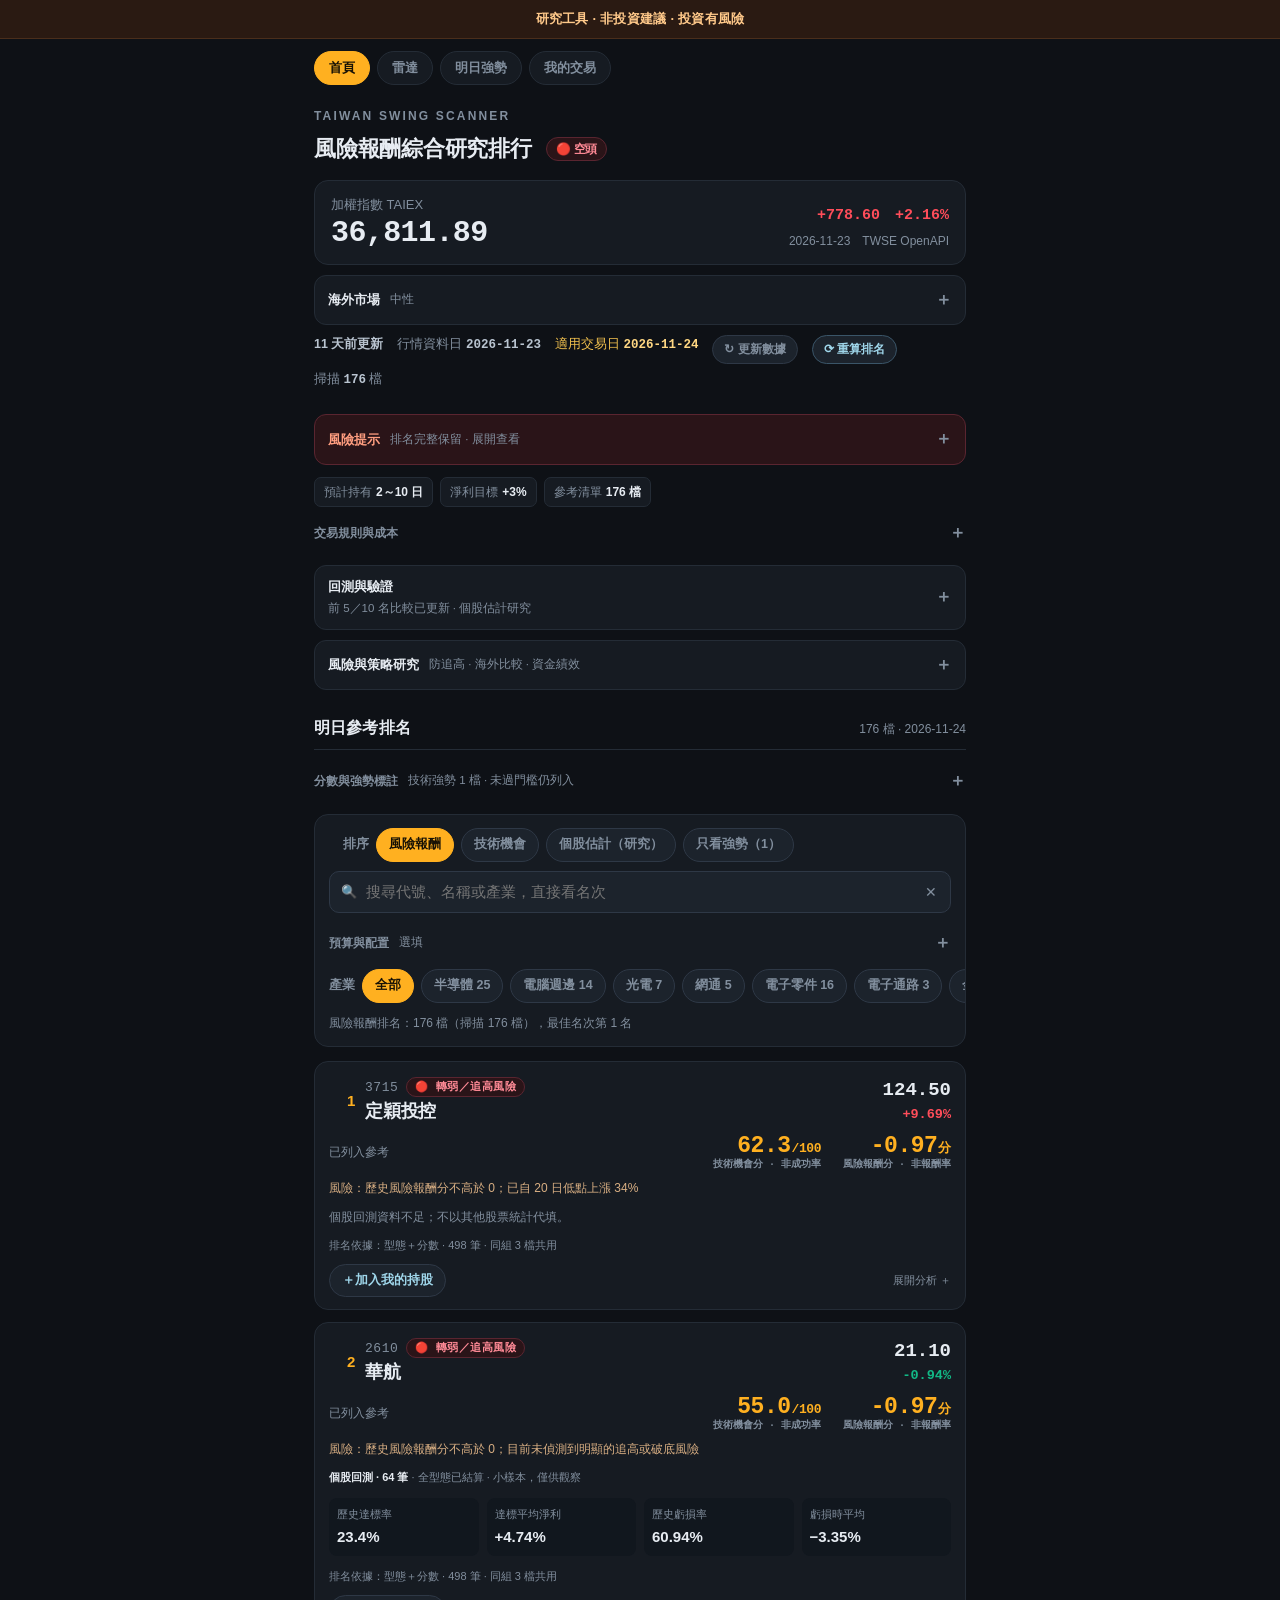
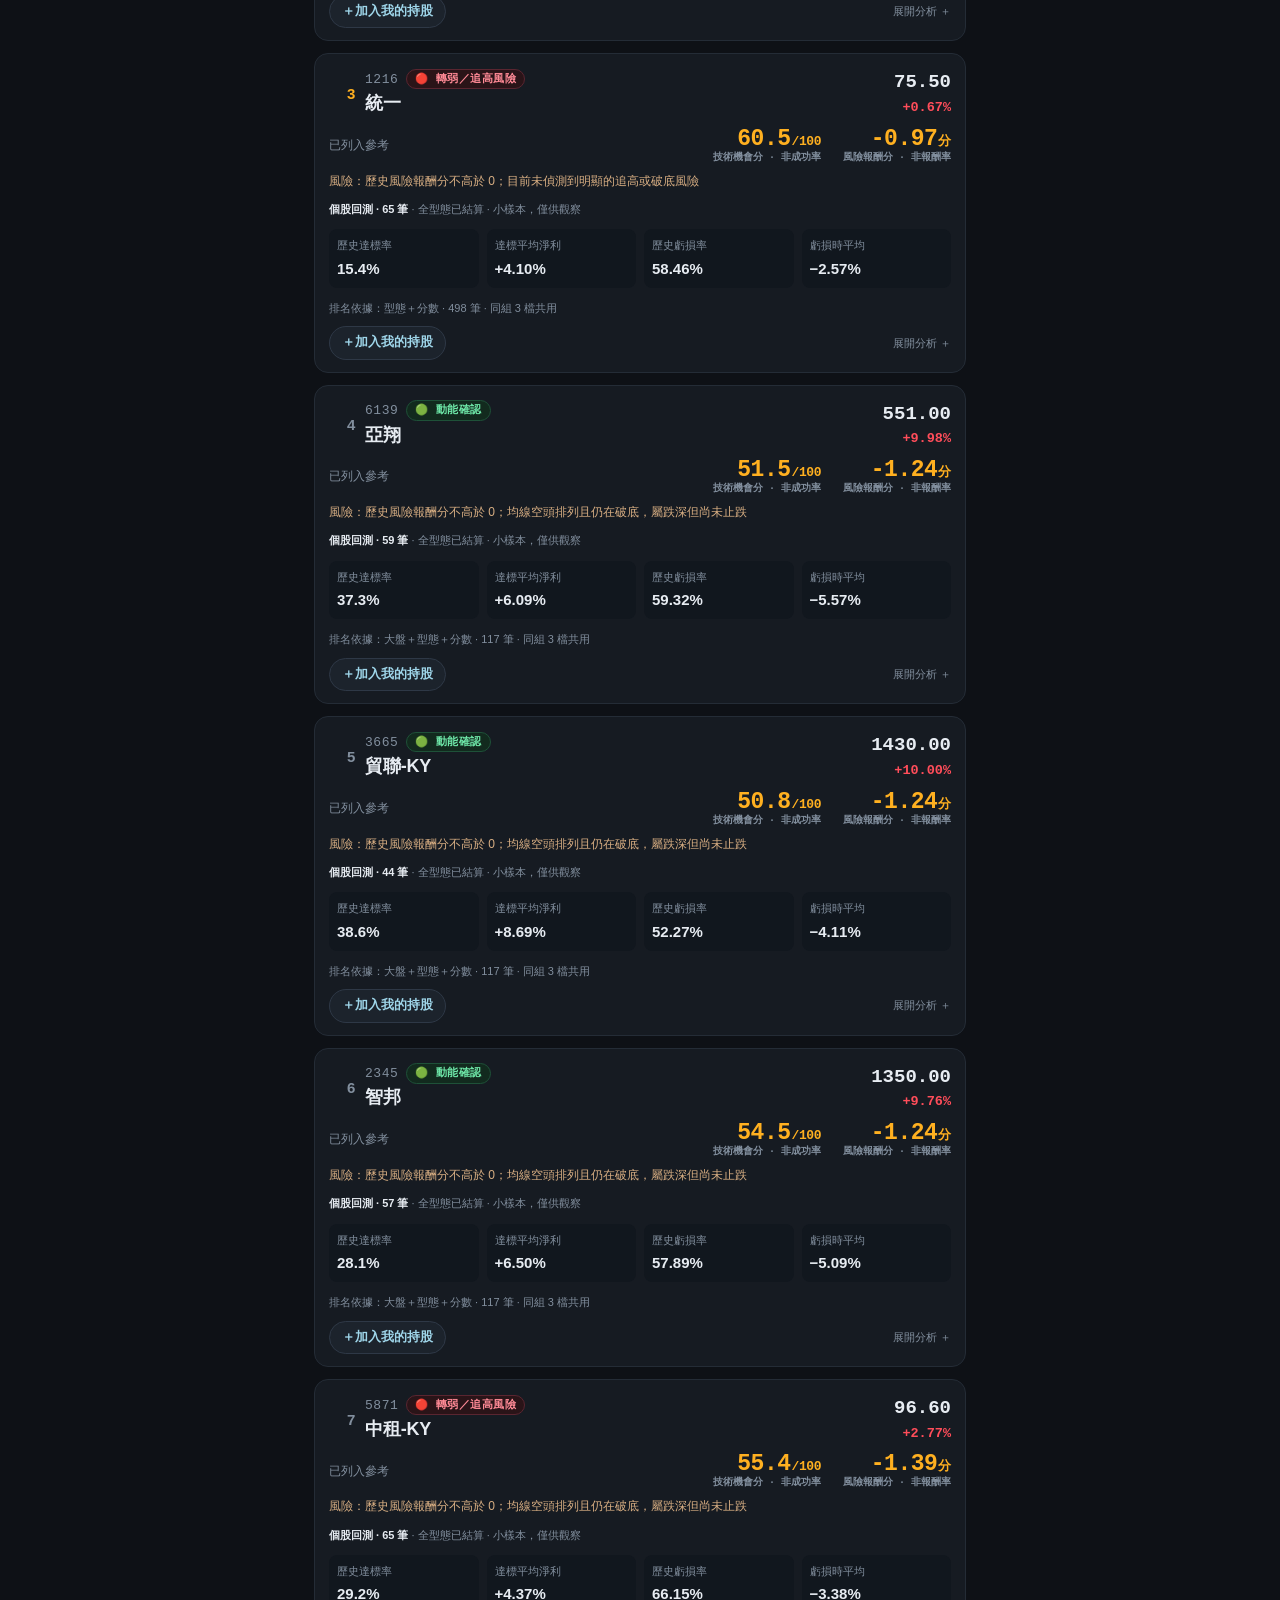
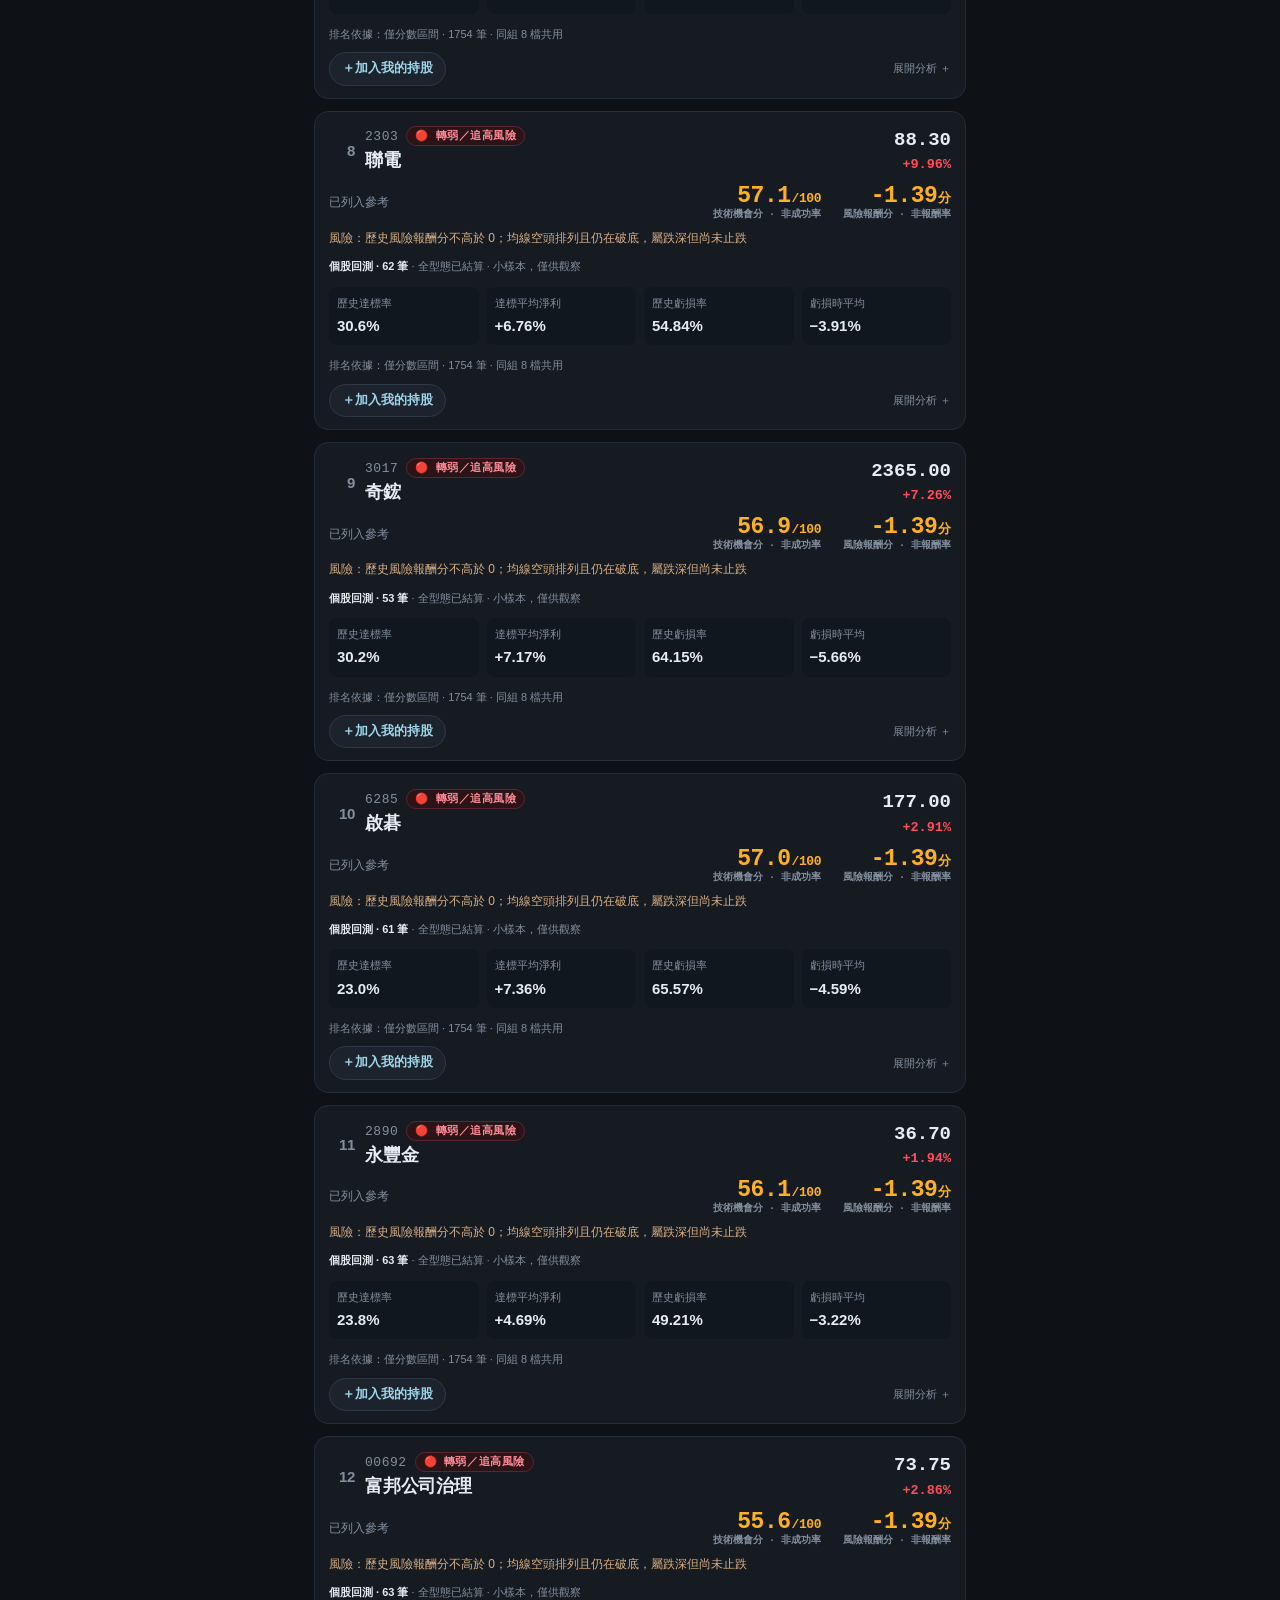
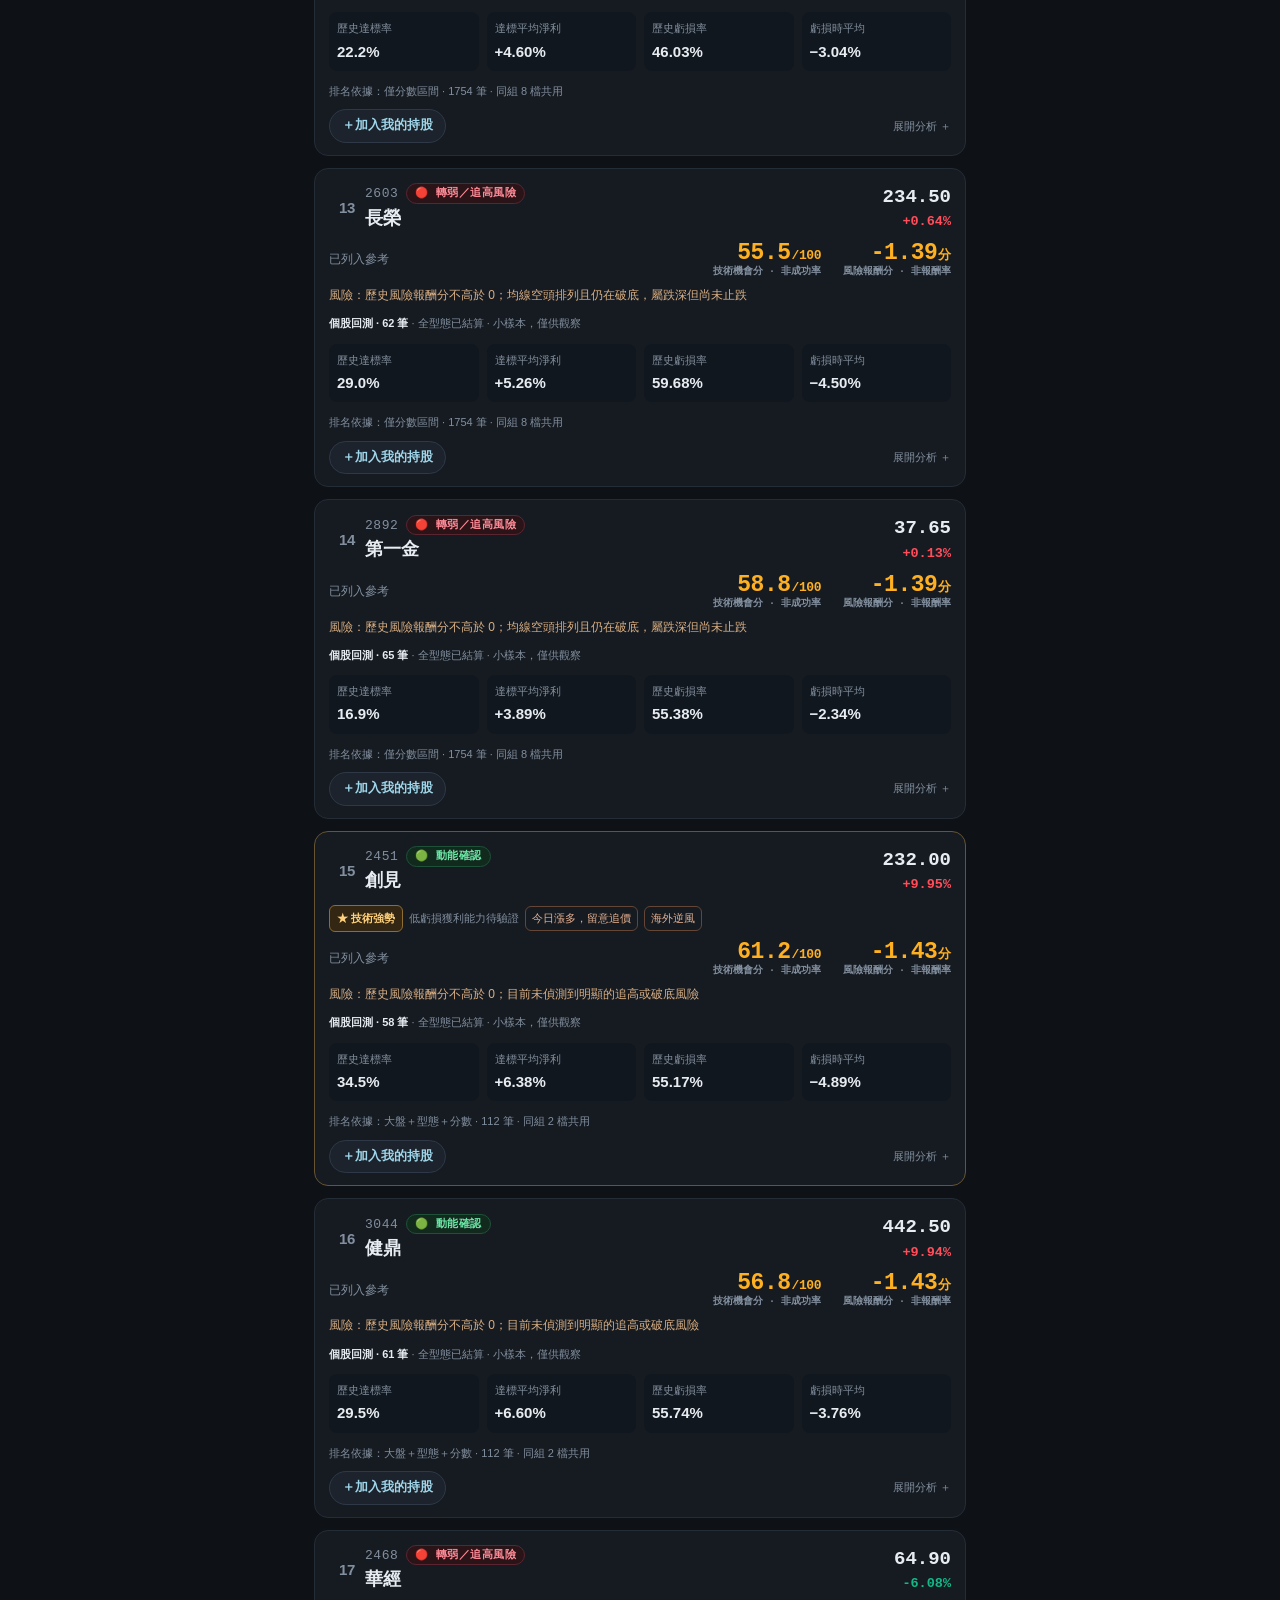
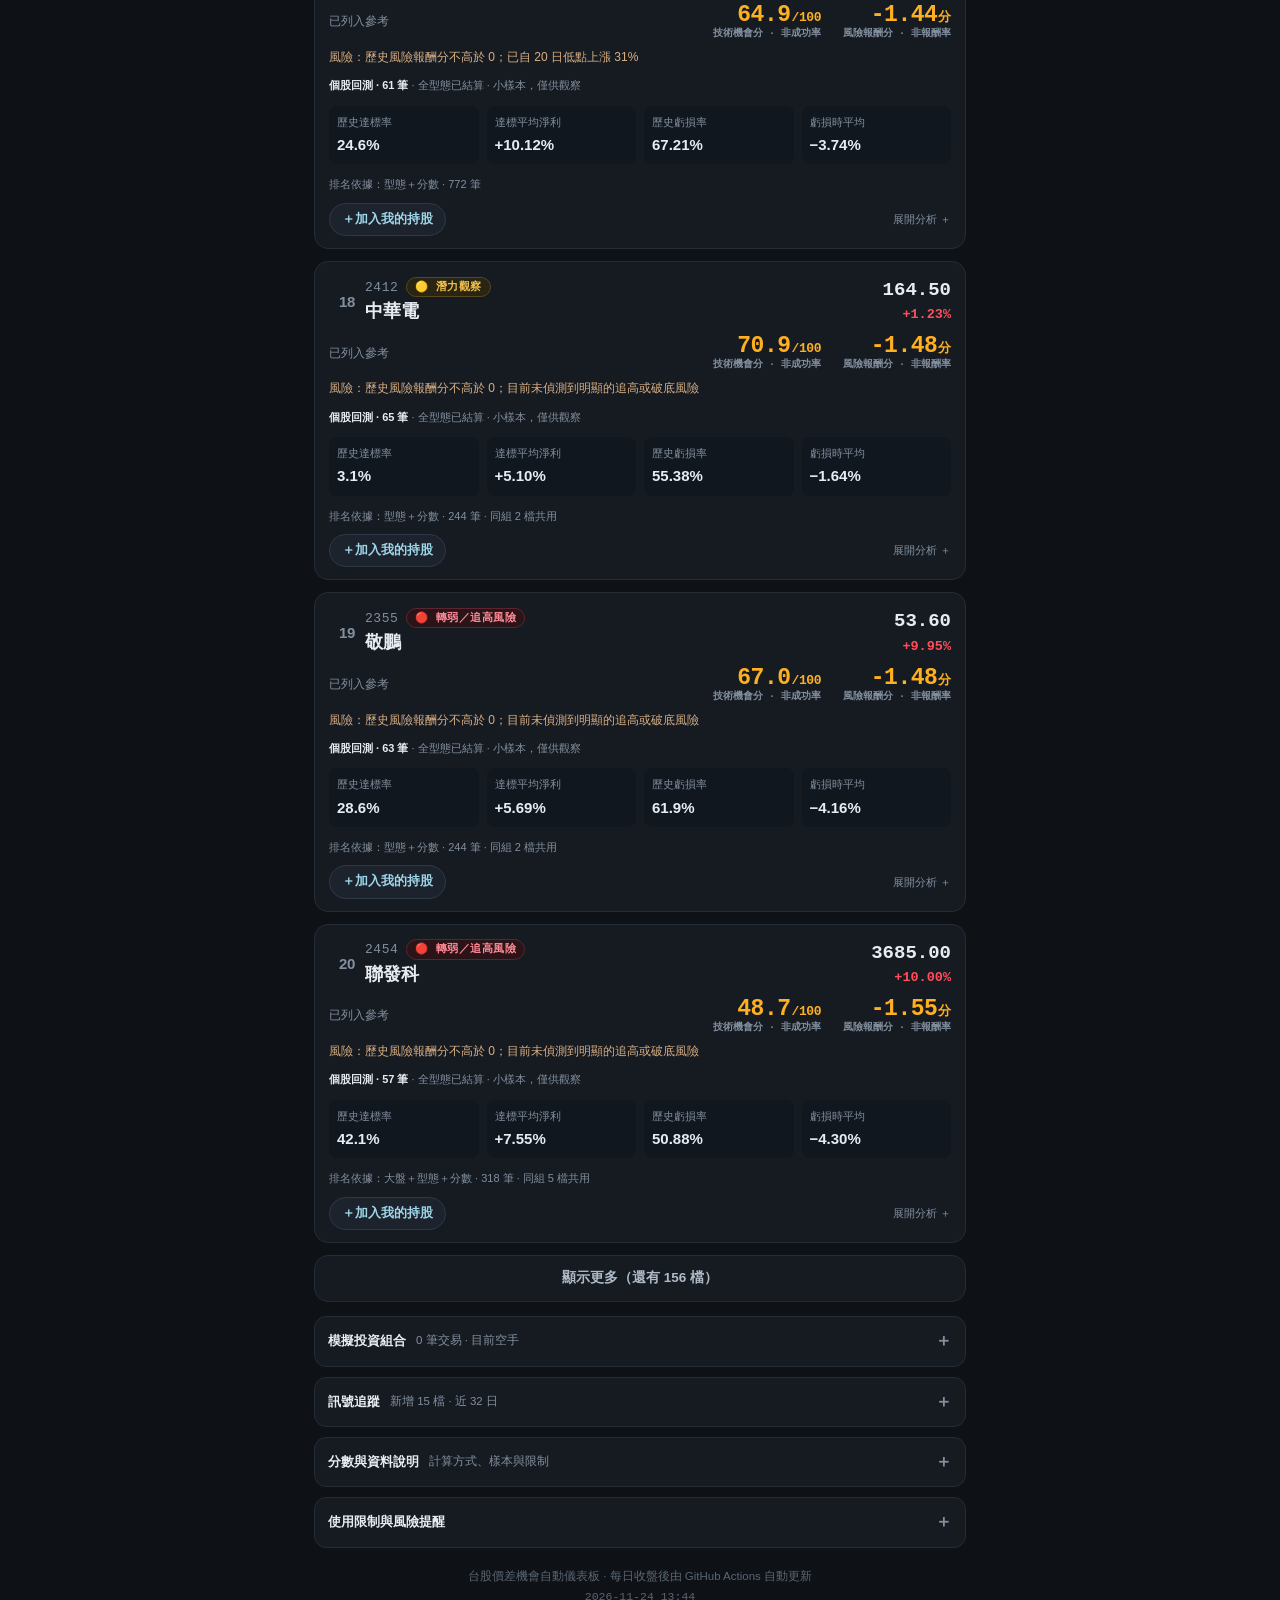
==== index.html @ dee6ebfb "更新儀表板 2026-11-24 13:49" ====
<!DOCTYPE html>
<html lang="zh-Hant-TW">
<head>
<meta charset="utf-8">
<meta name="viewport" content="width=device-width, initial-scale=1, viewport-fit=cover">
<meta name="color-scheme" content="dark light">
<meta name="theme-color" content="#0E1116">
<meta name="description" content="台股短線價差機會掃描：每日收盤後自動更新，僅供技術分析參考。">
<title>台股風險報酬綜合排行 · 2026-11-24</title>

<!-- ===== PWA：讓這頁可以「加到主畫面」，開起來像一個 app ===== -->
<link rel="manifest" href="manifest.webmanifest">
<link rel="icon" href="icons/favicon.png" sizes="32x32">
<link rel="apple-touch-icon" href="icons/apple-touch-icon.png">
<meta name="apple-mobile-web-app-capable" content="yes">
<meta name="mobile-web-app-capable" content="yes">
<meta name="apple-mobile-web-app-status-bar-style" content="black-translucent">
<meta name="apple-mobile-web-app-title" content="價差機會">
<style>
/* =======================================================================
   設計 tokens — 想換配色只要改這裡
   紅漲綠跌採台股慣例（與美股相反）
   ======================================================================= */
:root{
  --ink:#0E1116;        /* 底色 */
  --panel:#161B22;      /* 卡片 */
  --panel-2:#1C232C;    /* 卡片內層 */
  --line:#242C36;       /* 分隔線 */
  --text:#E7ECF2;
  --muted:#828F9E;
  --up:#FF4D5A;         /* 漲 */
  --down:#12B886;       /* 跌 */
  --signal:#FFB020;     /* 訊號強度 */
  --signal-dim:#8A5F13;
  --warn:#F2C14E;
  --radius:14px;
  --gap:12px;
  --safe-b:env(safe-area-inset-bottom,0px);
}
*{box-sizing:border-box;-webkit-tap-highlight-color:transparent}
html,body{margin:0;padding:0}
body{
  background:var(--ink);color:var(--text);
  font-family:-apple-system,BlinkMacSystemFont,"PingFang TC","Noto Sans TC","Microsoft JhengHei","Helvetica Neue",sans-serif;
  font-size:16px;line-height:1.55;
  -webkit-font-smoothing:antialiased;
  padding-bottom:calc(24px + var(--safe-b));
}
.mono{font-family:ui-monospace,"SF Mono","JetBrains Mono","Roboto Mono",Menlo,monospace;font-variant-numeric:tabular-nums}
.wrap{max-width:680px;margin:0 auto;padding:0 14px}
.up{color:var(--up)} .down{color:var(--down)} .flat{color:var(--muted)}

/* ---------- 免責聲明（頂部固定） ---------- */
.disclaimer-top{
  position:sticky;top:0;z-index:50;
  background:#2A1A12;border-bottom:1px solid #4A2E1B;
  color:#FFC98A;font-size:13px;font-weight:600;
  padding:calc(9px + env(safe-area-inset-top,0px)) 14px 9px;
  text-align:center;letter-spacing:.02em;
}

/* ---------- 狀態提示（離線／有新資料），平常不占空間 ---------- */
.toast{
  display:none;position:sticky;z-index:49;
  top:calc(37px + env(safe-area-inset-top,0px));
  padding:9px 14px;font-size:13px;font-weight:600;
  text-align:center;border-bottom:1px solid transparent;
}
.toast.show{display:block}
.toast.offline{background:#1E2530;border-bottom-color:#2E3846;color:#9FACBA}
.toast.update{background:#12212B;border-bottom-color:#1E3A4A;color:#7FD1E8;cursor:pointer}
.toast button{
  background:none;border:1px solid currentColor;color:inherit;
  font:inherit;font-size:12px;padding:2px 9px;border-radius:999px;margin-left:8px;cursor:pointer;
}

/* ---------- 合併控制面板：預算 + 每張 + 產業 ---------- */
.panel{
  background:var(--panel);border:1px solid var(--line);border-radius:var(--radius);
  padding:13px 14px;margin:12px 0 14px;
}
.panel-row{display:flex;align-items:center;gap:7px;margin-bottom:9px}
.panel-row:last-of-type{margin-bottom:0}
.panel-row.wrap{flex-wrap:wrap}
.panel-row.scroll{
  overflow-x:auto;margin-left:-14px;margin-right:-14px;padding:0 14px 2px;
  -webkit-overflow-scrolling:touch;scrollbar-width:none;
}
.panel-row.scroll::-webkit-scrollbar{display:none}
.panel-row label,.panel-row .lbl{
  flex:0 0 auto;font-size:12.5px;font-weight:700;color:var(--muted);white-space:nowrap;
}
.panel-row label{font-size:13.5px;font-weight:800;color:var(--text)}
.sep{flex:0 0 1px;height:18px;background:var(--line);margin:0 3px}

.budget-input{
  flex:1 1 130px;display:flex;align-items:center;gap:6px;
  background:var(--panel-2);border:1px solid #2E3846;border-radius:10px;padding:7px 10px;
}
.budget-input:focus-within{border-color:var(--signal)}
.budget-input span{font-size:12.5px;color:var(--muted);font-weight:700}
.budget-input input{
  flex:1 1 auto;min-width:0;background:none;border:0;color:var(--text);
  font-family:ui-monospace,"SF Mono",Menlo,monospace;font-size:17px;font-weight:700;
  font-variant-numeric:tabular-nums;outline:none;-moz-appearance:textfield;
}
.budget-input input::placeholder{font-family:inherit;font-size:12.5px;font-weight:600}
.budget-input input::-webkit-outer-spin-button,
.budget-input input::-webkit-inner-spin-button{-webkit-appearance:none;margin:0}
.budget-input button{background:none;border:0;color:var(--muted);font-size:15px;cursor:pointer;padding:0 2px}

.preset,.split,.mode-btn,.type-btn,.rank-sort,.strong-filter{
  flex:0 0 auto;font:inherit;font-size:12.5px;font-weight:700;
  padding:6px 12px;border-radius:999px;cursor:pointer;white-space:nowrap;
  background:var(--panel-2);border:1px solid #2E3846;color:var(--muted);
}
.split{padding:6px 11px;min-width:34px;text-align:center}
.split[aria-pressed="true"],.mode-btn[aria-pressed="true"],.type-btn[aria-pressed="true"],.rank-sort[aria-pressed="true"],.strong-filter[aria-pressed="true"]{
  background:var(--signal);border-color:var(--signal);color:#161105;
}
.preset:active{background:#2A333F}
.preset:focus-visible,.split:focus-visible,.mode-btn:focus-visible,
.type-btn:focus-visible,.rank-sort:focus-visible,.strong-filter:focus-visible,.pick:focus-visible,.budget-input input:focus-visible{
  outline:2px solid var(--signal);outline-offset:2px}
.ghost-btn{
  flex:0 0 auto;font:inherit;font-size:12px;font-weight:600;padding:5px 10px;
  border-radius:999px;background:none;border:1px solid #3A4552;color:var(--muted);cursor:pointer;
}
#pick-count{margin-left:4px;font-size:11px;opacity:.85}
.panel-row .lbl.dim{opacity:.35}

/* 選入按鈕 + 配置金額 */
.pickrow{display:flex;flex-wrap:wrap;align-items:center;gap:8px;margin-top:10px}
.pick{
  flex:0 0 auto;font:inherit;font-size:12.5px;font-weight:700;
  padding:6px 12px;border-radius:999px;cursor:pointer;white-space:nowrap;
  background:var(--panel-2);border:1px solid #2E3846;color:var(--muted);
}
.pick[aria-pressed="true"]{
  background:#1B3A2A;border-color:#2E6B4A;color:#6EE7A8;
}

.budget-result{
  display:none;margin:0 0 9px;padding:10px 12px;border-radius:10px;
  background:#12181F;border-left:3px solid var(--signal);
  font-size:13px;color:#C3CEDA;line-height:1.65;
}
.budget-result.show{display:block}
.budget-result b{color:var(--signal);font-weight:800}
.band-note{margin-top:9px;font-size:12px;color:var(--muted);line-height:1.6}
.budget-note{margin:8px 0 0;font-size:11.5px;color:#6E7A88;line-height:1.65}
.budget-note b{color:#8E9AA8}

/* 產業標籤 */
.sector{
  display:inline-block;margin-left:6px;padding:1px 7px;border-radius:999px;
  background:#16222B;border:1px solid #243542;color:#7FA8BE;
  font-size:10.5px;font-weight:700;vertical-align:1px;
}
.weak{
  display:inline-block;margin-left:6px;padding:1px 7px;border-radius:999px;
  background:#241C0D;border:1px solid #4A3A18;color:#C9A85C;
  font-size:10.5px;font-weight:700;vertical-align:1px;
}
.more{
  display:block;width:100%;font:inherit;font-size:13.5px;font-weight:700;
  padding:12px;margin:2px 0 14px;border-radius:var(--radius);cursor:pointer;
  background:var(--panel);border:1px solid var(--line);color:#AEBAC7;
}
.more[hidden]{display:none}
.more:focus-visible{outline:2px solid var(--signal);outline-offset:2px}
/* 一張成本 */
.lot{display:block;font-size:11.5px;color:var(--muted);font-weight:600;margin-top:2px}
.stale{display:block;font-size:10.5px;color:#F2C14E;font-weight:700;margin-top:2px}
/* 配置金額 */
.alloc{
  flex:1 1 200px;padding:8px 11px;border-radius:9px;
  background:#1B2733;border:1px solid #2A3A4A;
  font-size:13px;color:#9FD6EA;font-weight:700;
}
.alloc b{color:#CFEAF5;font-family:ui-monospace,Menlo,monospace}
.alloc .sub{color:#6F8494;font-weight:600;font-size:11.5px}
.alloc .pnl-line{
  display:flex;flex-wrap:wrap;gap:2px 14px;
  margin-top:5px;padding-top:5px;border-top:1px solid #263543;
  font-size:12px;font-weight:600;color:#7E8B9A;
}
.alloc .pnl-line i{font-style:normal;white-space:nowrap}
.alloc .pnl-line b{font-family:ui-monospace,Menlo,monospace;font-weight:700}

/* ---------- 大盤 ---------- */
header{padding:20px 0 14px}
.eyebrow{
  font-size:12px;letter-spacing:.18em;color:var(--muted);
  text-transform:uppercase;font-weight:700;margin-bottom:6px;
}
.title{font-size:22px;font-weight:800;letter-spacing:-.01em;margin:0 0 14px}
.market{
  background:var(--panel);border:1px solid var(--line);border-radius:var(--radius);
  padding:14px 16px;display:flex;align-items:flex-end;justify-content:space-between;gap:12px;
}
.market-label{font-size:13px;color:var(--muted);margin-bottom:2px}
.market-close{font-size:30px;font-weight:800;letter-spacing:-.02em;line-height:1.1}
.market-chg{font-size:15px;font-weight:700;text-align:right}
.market-meta{font-size:12px;color:var(--muted);margin-top:4px;text-align:right}
.demo-flag{
  margin-top:10px;padding:9px 12px;border-radius:10px;
  background:#12212B;border:1px solid #1E3A4A;color:#7FD1E8;
  font-size:12.5px;font-weight:600;line-height:1.5;
}
.stamp{
  display:flex;flex-wrap:wrap;gap:6px 14px;
  font-size:12.5px;color:var(--muted);margin-top:10px;
}
.stamp b{color:#B9C4D0;font-weight:600}
.stamp .apply{color:#F2C14E}
.stamp .apply b{color:#FFD782}
.btn-refresh.recalc{border-color:#3A5568;color:#9FD6EA}
.recalc-box{
  margin-top:8px;padding:10px 12px;border-radius:10px;
  background:#12181F;border:1px solid #263543;font-size:12.5px;
  color:#9FACBA;line-height:1.7;
}
.recalc-box[hidden]{display:none}
.recalc-box b{color:#CFEAF5}
.recalc-box a{color:#7FD1E8}
.recalc-box input{
  width:100%;margin-top:7px;background:var(--panel-2);border:1px solid #2E3846;
  border-radius:8px;padding:8px 10px;color:var(--text);font:inherit;font-size:13px;outline:none;
}
.recalc-box input:focus{border-color:var(--signal)}
.recalc-row{display:flex;gap:7px;margin-top:8px;flex-wrap:wrap}
.stamp .pre{color:#7FA8BE}
.stamp .pre b{color:#9FD6EA}
.btn-refresh{
  font:inherit;font-size:12px;font-weight:700;padding:4px 11px;border-radius:999px;
  background:var(--panel-2);border:1px solid #2E3846;color:var(--muted);cursor:pointer;
}
.btn-refresh:disabled{opacity:.6;cursor:default}
.card.live-px .px .close::after{
  content:"·新";font-size:9.5px;color:#6EE7A8;font-weight:700;
  margin-left:3px;vertical-align:2px;
}
.btn-refresh:focus-visible{outline:2px solid var(--signal);outline-offset:2px}
.refresh-msg{font-size:12px;color:var(--muted);margin-top:6px;line-height:1.6}
.refresh-msg.new{color:#6EE7A8}

/* ---------- 區段標題 ---------- */
.section-head{
  display:flex;align-items:baseline;justify-content:space-between;
  margin:26px 0 10px;padding-bottom:8px;border-bottom:1px solid var(--line);
}
.section-head h2{font-size:16px;font-weight:800;margin:0;letter-spacing:.01em}
.section-head span{font-size:12px;color:var(--muted)}

/* ---------- 排名卡片 ---------- */
.card{
  background:var(--panel);border:1px solid var(--line);border-radius:var(--radius);
  margin-bottom:var(--gap);overflow:hidden;
}
.card>summary{list-style:none;cursor:pointer;padding:14px 14px 12px;display:block}
.card>summary::-webkit-details-marker{display:none}
.card>summary:focus-visible{outline:2px solid var(--signal);outline-offset:-2px}

.row1{display:flex;align-items:center;gap:10px}
.rank{
  flex:0 0 26px;font-size:15px;font-weight:800;color:var(--muted);
  text-align:right;letter-spacing:-.02em;
}
.rank.top{color:var(--signal)}
.ident{flex:1 1 auto;min-width:0}
.code{font-size:13px;color:var(--muted);letter-spacing:.04em}
.name{font-size:18px;font-weight:700;letter-spacing:-.01em;
  white-space:nowrap;overflow:hidden;text-overflow:ellipsis}
.px{text-align:right;flex:0 0 auto}
.px .close{font-size:19px;font-weight:700}
.px .chg{font-size:13.5px;font-weight:700}

/* 機會分數能量條 — 每一段就是分數的來源 */
.meter{display:flex;gap:3px;margin:12px 0 5px;height:8px}
.seg{background:#222932;border-radius:3px;overflow:hidden;position:relative}
.seg i{display:block;height:100%;border-radius:3px;
  background:linear-gradient(90deg,var(--signal-dim),var(--signal))}
.meter-labels{display:flex;gap:3px;font-size:10.5px;color:#5F6B78;letter-spacing:.04em}
.meter-labels span{text-align:center}

.row3{display:flex;align-items:center;justify-content:space-between;gap:10px;margin-top:10px}
.headline{font-size:14px;color:#AEBAC7;flex:1 1 auto;min-width:0;
  white-space:nowrap;overflow:hidden;text-overflow:ellipsis}
.score{flex:0 0 auto;font-size:22px;font-weight:800;color:var(--signal);
  letter-spacing:-.02em;line-height:1;text-align:right}
.score em{display:block;font-size:9.5px;font-style:normal;color:var(--muted);
  font-weight:700;letter-spacing:.04em;margin-top:2px}
.score .pct{font-size:13px;font-weight:700;margin-left:1px}
.score.nodata{color:#6E7A88}
.wr.nodata{color:#6E7A88}
.oos-tag{background:#122A1E;border:1px solid #1E5138;color:#6EE7A8;
  font-size:10px;padding:1px 6px;border-radius:999px;margin-right:4px}
.ins-tag{background:#2A2412;border:1px solid #544720;color:#F2C14E;
  font-size:10px;padding:1px 6px;border-radius:999px;margin-right:4px}
.oos-warn{border-radius:var(--radius);padding:11px 13px;margin:14px 0 0;
  font-size:12.5px;line-height:1.75}
.oos-warn.bad{background:#2A1418;border:1px solid #5A2530;color:#FF9E80}
.oos-warn.ok{background:#122A1E;border:1px solid #1E5138;color:#8FD9B0}
.oos-warn b{color:inherit;font-weight:800}
.rel-panel{background:var(--panel);border:1px solid var(--line);border-radius:var(--radius);
  padding:12px 13px;margin-top:10px}
.rel-head{font-size:12.5px;font-weight:800;color:var(--muted);margin-bottom:7px}
.rel-head .rel{margin-left:6px;padding:2px 9px;border-radius:999px;font-size:11.5px}
.rel-body{font-size:12.5px;color:#B9C4D0;line-height:1.8}
.rel-body b{font-family:ui-monospace,Menlo,monospace}
.rel-body ul{margin:6px 0 0;padding-left:18px;color:#8E9AA8;font-size:11.5px;line-height:1.75}
.decile{background:var(--panel);border:1px solid var(--line);border-radius:var(--radius);
  padding:12px 13px;margin-top:10px}
.decile-head{font-size:12.5px;font-weight:800;color:var(--muted);margin-bottom:8px}
.decile-head .sub{font-weight:600;color:#5F6B78}
.decile table{width:100%;border-collapse:collapse;font-size:12.5px}
.decile th{color:var(--muted);font-weight:600;text-align:right;padding:4px 3px;
  border-bottom:1px solid var(--line);font-size:11px}
.decile th:first-child,.decile td:first-child{text-align:left}
.decile td{text-align:right;padding:5px 3px;border-bottom:1px solid #1B2229;color:#B9C4D0}
.decile-note{font-size:11px;color:#6E7A88;line-height:1.7;margin-top:8px}

/* ---------- 美股連動 ---------- */
.us{
  background:var(--panel);border:1px solid var(--line);border-radius:var(--radius);
  padding:13px 14px;margin-top:10px;
}
.us h3{
  margin:0 0 9px;font-size:12px;font-weight:800;color:var(--muted);
  letter-spacing:.06em;text-transform:uppercase;
}
.us-grid{display:flex;flex-wrap:wrap;gap:5px 16px;font-size:13px}
.us-grid div{display:flex;gap:6px;align-items:baseline}
.us-grid span{color:var(--muted);font-size:12px}
.us-grid b{font-weight:700;font-family:ui-monospace,Menlo,monospace}
.us-sub{margin-top:9px;padding-top:9px;border-top:1px solid var(--line)}
.us-fc{
  margin-top:10px;padding:10px 12px;border-radius:10px;
  background:#12181F;border-left:3px solid #7FD1E8;font-size:13px;line-height:1.65;color:#C3CEDA;
}
.us-fc b{color:#7FD1E8;font-weight:800;font-family:ui-monospace,Menlo,monospace}
.us-note{margin:7px 0 0;font-size:11.5px;color:#6E7A88;line-height:1.6}

/* 型態標籤 / 星等 / 預期空間 */
.kind{
  display:inline-block;margin-left:8px;padding:1px 7px;border-radius:999px;
  background:#1E2530;border:1px solid #2E3846;color:#93A1B1;
  font-size:10.5px;font-weight:700;letter-spacing:.02em;vertical-align:1px;
}
.stars{display:flex;flex-wrap:wrap;gap:4px 14px;margin:11px 0 0;padding:0;font-size:12px}
.stars div{display:flex;gap:5px;align-items:baseline}
.stars dt{color:var(--muted);margin:0}
.stars dd{margin:0;color:var(--signal);letter-spacing:-.5px;font-size:11.5px}
.stars .risk-star dd{color:#FF7A5C}
.final{
  display:flex;flex-wrap:wrap;gap:3px 14px;margin-top:9px;
  padding:7px 10px;border-radius:9px;background:#12181F;border-left:3px solid var(--signal);
  font-size:12px;color:var(--muted);
}
.final b{color:var(--signal);font-weight:800;font-family:ui-monospace,Menlo,monospace}
.final .fill{color:#F2C14E;flex-basis:100%}
.final .rel{padding:1px 8px;border-radius:999px;font-weight:700;font-size:11px}
.rel-高{background:#122A1E;border:1px solid #1E5138;color:#6EE7A8}
.rel-中{background:#2A2412;border:1px solid #544720;color:#F2C14E}
.rel-低{background:#2A1418;border:1px solid #5A2530;color:#FF8A96}
.rel-無{background:#1E2530;border:1px solid #2E3846;color:#93A1B1}
.mtier{
  display:inline-block;margin-left:8px;padding:1px 8px;border-radius:999px;
  font-size:10.5px;font-weight:700;vertical-align:1px;
  background:#1E2530;border:1px solid #2E3846;color:#93A1B1;
}
.mtier.m0{background:#122A1E;border-color:#1E5138;color:#6EE7A8}
.mtier.m1{background:#2A2412;border-color:#544720;color:#F2C14E}
.mtier.m2{background:#2A1418;border-color:#5A2530;color:#FF8A96}
.mom{margin:0 0 13px;padding:10px 12px;border-radius:10px;background:#12181F;border-left:3px solid #3A4552}
.mom0{border-left-color:#2E9E6B}.mom1{border-left-color:#8A7430}.mom2{border-left-color:#8A3A3A}
.mom-head{font-size:13.5px;font-weight:800;color:var(--text)}
.mom-head b{float:right;font-family:ui-monospace,Menlo,monospace;color:var(--signal)}
.mom-list{font-size:12px;line-height:1.7;margin-top:6px;clear:both}
.mom-list.ok{color:#8FD9B0}.mom-list.bad{color:#FF9E80}
.mom-note{font-size:11px;color:#6E7A88;line-height:1.65;margin-top:7px}
.ov{margin:0 0 11px;padding:8px 11px;border-radius:9px;background:#12181F;
  border-left:3px solid #3A5568;font-size:12px;color:#9FC4D4;line-height:1.65}
.nd{margin:0 0 13px;padding:10px 12px;border-radius:10px;background:#12181F;border-left:3px solid #3A5568}
.nd-head{font-size:12.5px;font-weight:700;color:#9FC4D4}
.nd-head .sub{color:#6E7A88;font-weight:600;font-size:11px}
.nd-grid{display:grid;grid-template-columns:repeat(3,1fr);gap:7px 10px;margin-top:8px}
.nd-grid div{display:flex;flex-direction:column;gap:1px}
.nd-grid span{font-size:10.5px;color:var(--muted)}
.nd-grid b{font-size:14px;font-weight:700;font-family:ui-monospace,Menlo,monospace}
.nd-note{font-size:11px;color:#6E7A88;line-height:1.65;margin-top:7px}
.final .sub{color:#5F6B78}
.swing{display:flex;flex-wrap:wrap;gap:3px 14px;margin-top:9px;
  font-size:12.5px;color:var(--muted)}
.swing b{color:#B9C4D0;font-weight:700}
.swing .wr b{color:#7FD1E8}
.mainrisk{margin-top:5px;font-size:12.5px;color:#8E7B63;line-height:1.5}
.chip{
  display:inline-block;font-size:11px;font-weight:700;padding:2px 7px;
  border-radius:999px;border:1px solid #4A3A18;color:var(--warn);background:#241C0D;
  margin:8px 6px 0 0;
}

/* ---------- 大盤狀態 / 生命週期 / 計畫 / 組合 ---------- */
.regime{
  display:inline-block;margin-left:8px;padding:2px 9px;border-radius:999px;
  font-size:12px;font-weight:700;vertical-align:3px;
  background:#1E2530;border:1px solid #2E3846;color:#B9C4D0;
}
.regime.bull{background:#122A1E;border-color:#1E5138;color:#6EE7A8}
.regime.bear{background:#2A1418;border-color:#5A2530;color:#FF8A96}
.regime.side{background:#2A2412;border-color:#544720;color:#F2C14E}
.mark{
  display:inline-block;margin-left:6px;padding:1px 6px;border-radius:999px;
  background:#16222B;border:1px solid #243542;color:#9FD6EA;
  font-size:10.5px;font-weight:700;vertical-align:1px;
}
.wr .conf{color:var(--signal);letter-spacing:-1px;margin-left:4px}
.lamp{font-size:14px;font-weight:800}
.lamp.bull{color:#6EE7A8}.lamp.bear{color:#FF8A96}.lamp.side{color:#F2C14E}
.us-fine{margin-top:5px;font-size:11.5px;color:#7E8B9A}

.plan{margin:0 0 13px;padding:11px 13px;border-radius:10px;background:#12181F;border-left:3px solid #3A4552}
.plan-go{border-left-color:#2E9E6B}
.plan-wait{border-left-color:#8A7430}
.plan-no{border-left-color:#8A3A3A}
.plan-head{font-size:12.5px;color:var(--muted);font-weight:700;margin-bottom:3px}
.plan-head b{color:var(--text);font-size:13.5px}
.plan-note{font-size:11.5px;color:#6E7A88;line-height:1.6;margin-top:6px}
.plan-grid{display:grid;grid-template-columns:repeat(3,1fr);gap:7px 10px;margin-top:9px}
.plan-grid div{display:flex;flex-direction:column;gap:1px}
.plan-grid span{font-size:10.5px;color:var(--muted)}
.plan-grid b{font-size:14px;font-weight:700}

/* 進場判定：只回答「現在適不適合進場」，跟排名無關 */
.entry{margin:9px 0 4px;padding:9px 11px;border-radius:9px;
  background:#0F151C;border:1px solid #232C36}
.entry-go{border-color:#1E5138}
.entry-wait{border-color:#4A3A18}
.entry-weak{border-color:#4A3A18}
.entry-bad,.entry-no{border-color:#5A2530}
.entry-st{font-size:14px;font-weight:800;color:var(--text)}
.entry-go .entry-st{color:#6EE7A8}
.entry-wait .entry-st{color:#F2C14E}
.entry-bad .entry-st,.entry-no .entry-st{color:#FF8A96}
.entry-note{font-size:11.5px;color:#6E7A88;line-height:1.65;margin-top:4px}
.entry-facts{display:flex;flex-wrap:wrap;gap:3px 14px;margin-top:7px;font-size:12px;color:var(--muted)}
.entry-facts b{color:#B9C4D0;font-family:ui-monospace,Menlo,monospace;font-weight:700}
.entry-rr{margin-top:6px;font-size:12px;font-weight:700}
.rr-good{color:#6EE7A8}.rr-fair{color:#F2C14E}.rr-poor{color:#FF8A96}.rr-na{color:#6E7A88}

.pf{background:var(--panel);border:1px solid var(--line);border-radius:var(--radius);padding:13px 14px}
.pf-top{display:flex;flex-wrap:wrap;gap:9px 18px}
.pf-top div{display:flex;flex-direction:column;gap:1px}
.pf-top span{font-size:11px;color:var(--muted)}
.pf-top b{font-size:16px;font-weight:800}
.pf-list{margin-top:12px;padding-top:11px;border-top:1px solid var(--line);font-size:13px}
.pf-list>b{font-size:12px;color:var(--muted);font-weight:700}
.pf-row{display:flex;flex-wrap:wrap;gap:4px 8px;align-items:baseline;margin-top:6px}
.pf-row>.mono{color:var(--muted);font-size:12px}
.pf-meta{font-size:11.5px;color:#6E7A88}
.pf-note{margin:11px 0 0;font-size:11.5px;color:#6E7A88;line-height:1.65}
.note.track b{color:var(--signal)}
.note.wf{margin-top:12px;font-size:12.5px}
.note.wf b{color:var(--text)}

/* ---------- 搜尋框 ---------- */
.find{
  flex:1 1 auto;display:flex;align-items:center;gap:7px;min-width:0;
  background:var(--panel-2);border:1px solid #2E3846;border-radius:10px;padding:8px 11px;
}
.find:focus-within{border-color:var(--signal)}
.find span{font-size:13px;color:var(--muted)}
.find input{
  flex:1 1 auto;min-width:0;background:none;border:0;color:var(--text);
  font:inherit;font-size:14.5px;outline:none;
}
.find button{background:none;border:0;color:var(--muted);font-size:14px;cursor:pointer;padding:0 2px}

/* ---------- 迷你價量圖 ---------- */
.spark{margin:0 0 13px}
.spark svg{width:100%;height:88px;display:block}
.spark .px{fill:none;stroke:var(--signal);stroke-width:1.6}
.spark .pxa{fill:rgba(255,176,32,.10)}
.spark .vol rect{fill:#2C3742}
.spark .vol rect.up{fill:#4A2A2E}
.spark .ma{fill:none;stroke:#5A6673;stroke-width:1;stroke-dasharray:3 3}
.spark-cap{font-size:11px;color:#6E7A88;margin-top:3px;display:flex;gap:12px;flex-wrap:wrap}

/* ---------- 導覽列 ---------- */
.nav{
  display:flex;gap:7px;padding:12px 0 2px;
  overflow-x:auto;margin:0 -14px;padding-left:14px;padding-right:14px;
  -webkit-overflow-scrolling:touch;scrollbar-width:none;
}
.nav::-webkit-scrollbar{display:none}
.nav a{
  flex:0 0 auto;white-space:nowrap;
  font-size:13px;font-weight:700;padding:6px 14px;border-radius:999px;
  text-decoration:none;color:var(--muted);
  background:var(--panel);border:1px solid var(--line);
}
.nav a.on{background:var(--signal);border-color:var(--signal);color:#161105}
.nav a:focus-visible{outline:2px solid var(--signal);outline-offset:2px}
.jn-toast{
  position:fixed;left:50%;transform:translateX(-50%);
  bottom:calc(18px + env(safe-area-inset-bottom,0px));z-index:130;
  background:#1B3A2A;border:1px solid #2E6B4A;color:#6EE7A8;
  padding:10px 16px;border-radius:999px;font-size:13px;font-weight:700;
  box-shadow:0 6px 20px rgba(0,0,0,.45);
}
.jn-toast[hidden]{display:none}
.jn-toast a{color:#B9F5D2}

/* ---------- 我的交易記帳（沿用現有配色，不另立風格） ---------- */
.jn-warn{
  background:#12212B;border:1px solid #1E3A4A;border-radius:var(--radius);
  padding:11px 13px;font-size:12.5px;color:#9FC4D4;line-height:1.7;margin-bottom:12px;
}
.jn-warn b{color:#7FD1E8}
.jn{background:var(--panel);border:1px solid var(--line);border-radius:var(--radius);padding:13px 14px}
.jn-bar{display:flex;flex-wrap:wrap;gap:7px}
.btn-j{
  flex:0 0 auto;font:inherit;font-size:12.5px;font-weight:700;padding:7px 13px;
  border-radius:999px;cursor:pointer;white-space:nowrap;
  background:var(--panel-2);border:1px solid #2E3846;color:var(--muted);
}
.btn-j.primary{background:var(--signal);border-color:var(--signal);color:#161105}
.btn-j.danger{color:#FF8A96;border-color:#5A2530}
.btn-j:focus-visible{outline:2px solid var(--signal);outline-offset:2px}
.jbuy{
  flex:0 0 auto;font:inherit;font-size:12.5px;font-weight:700;padding:6px 12px;
  border-radius:999px;cursor:pointer;white-space:nowrap;
  background:var(--panel-2);border:1px solid #2E3846;color:#9FD6EA;
}
.jbuy.done{background:#1B3A2A;border-color:#2E6B4A;color:#6EE7A8}

.jn-sum{display:flex;flex-wrap:wrap;gap:9px 18px;margin-top:12px}
.jn-sum div{display:flex;flex-direction:column;gap:1px}
.jn-sum span{font-size:11px;color:var(--muted)}
.jn-sum b{font-size:16px;font-weight:800;font-family:ui-monospace,Menlo,monospace}
.jn-block{margin-top:14px;padding-top:12px;border-top:1px solid var(--line)}
.jn-block h3{margin:0 0 9px;font-size:12px;font-weight:800;color:var(--muted);letter-spacing:.06em}
.jn-empty{font-size:12.5px;color:#6E7A88;line-height:1.7}

.jn-row{
  background:var(--panel-2);border:1px solid #232C36;border-radius:10px;
  padding:10px 12px;margin-bottom:8px;
}
.jn-r1{display:flex;align-items:baseline;gap:8px;flex-wrap:wrap}
.jn-r1 .c{font-size:12px;color:var(--muted);font-family:ui-monospace,Menlo,monospace}
.jn-r1 .n{font-size:15px;font-weight:700}
.jn-r1 .pnl{margin-left:auto;font-size:15px;font-weight:800;font-family:ui-monospace,Menlo,monospace}
.jn-r2{display:flex;flex-wrap:wrap;gap:3px 14px;margin-top:6px;font-size:12px;color:var(--muted)}
.jn-r2 b{color:#B9C4D0;font-weight:600;font-family:ui-monospace,Menlo,monospace}
.jn-ops{display:flex;gap:6px;margin-top:9px}
.jn-ops button{
  font:inherit;font-size:11.5px;font-weight:600;padding:5px 10px;border-radius:999px;
  background:none;border:1px solid #3A4552;color:var(--muted);cursor:pointer;
}
.jn-ops .sell{color:var(--signal);border-color:#5A4718}
.jn-tabs{display:flex;gap:6px;margin-bottom:9px}
.jn-tab{
  font:inherit;font-size:12px;font-weight:700;padding:5px 11px;border-radius:999px;
  background:var(--panel-2);border:1px solid #2E3846;color:var(--muted);cursor:pointer;
}
.jn-tab[aria-pressed="true"]{background:var(--signal);border-color:var(--signal);color:#161105}
.jn-note{font-size:11.5px;color:#6E7A88;margin-top:5px;line-height:1.6}

/* 折線圖：原生 SVG，不引入圖表套件 */
.jn-chart{width:100%;height:130px;display:block}
.jn-chart .grid{stroke:#232C36;stroke-width:1}
.jn-chart .line{fill:none;stroke:var(--signal);stroke-width:2;stroke-linejoin:round}
.jn-chart .area{fill:rgba(255,176,32,.10)}
.jn-chart .zero{stroke:#3A4552;stroke-width:1;stroke-dasharray:3 3}
.jn-chart text{fill:#6E7A88;font-size:9px;font-family:ui-monospace,Menlo,monospace}

/* 表單 */
.jn-modal{
  position:fixed;inset:0;z-index:120;background:rgba(6,9,13,.82);
  display:flex;align-items:flex-end;justify-content:center;padding:0;
}
/* display:flex 會蓋過 hidden 屬性，沒有這行的話隱形遮罩會擋住整頁點擊 */
.jn-modal[hidden]{display:none}
.jn-dialog{
  width:100%;max-width:520px;max-height:88vh;overflow-y:auto;
  background:var(--panel);border:1px solid var(--line);
  border-radius:var(--radius) var(--radius) 0 0;
  padding:16px 16px calc(16px + env(safe-area-inset-bottom,0px));
}
.jn-dialog h3{margin:0 0 12px;font-size:16px;font-weight:800}
.jn-form{display:grid;grid-template-columns:1fr 1fr;gap:10px}
.jn-field{display:flex;flex-direction:column;gap:4px}
.jn-field.full{grid-column:1 / -1}
.jn-field label{font-size:11.5px;color:var(--muted);font-weight:700}
.jn-field input{
  background:var(--panel-2);border:1px solid #2E3846;border-radius:9px;
  padding:9px 10px;color:var(--text);font:inherit;font-size:15px;
  font-family:ui-monospace,Menlo,monospace;outline:none;width:100%;
}
.jn-field input:focus{border-color:var(--signal)}
.jn-actions{display:flex;gap:8px;margin-top:14px}
.jn-actions .btn-j{flex:1 1 auto;text-align:center;padding:11px}
.jn-err{
  margin-top:10px;padding:9px 11px;border-radius:9px;
  background:#2A1418;border:1px solid #5A2530;color:#FF8A96;font-size:12.5px;
}
@media (min-width:520px){ .jn-modal{align-items:center} .jn-dialog{border-radius:var(--radius)} }

/* ---------- 展開內容 ---------- */
.detail{border-top:1px solid var(--line);background:var(--panel-2);padding:14px}
.grid{display:grid;grid-template-columns:repeat(3,1fr);gap:1px;background:var(--line);
  border:1px solid var(--line);border-radius:10px;overflow:hidden}
.cell{background:var(--panel-2);padding:9px 10px}
.cell dt{font-size:11px;color:var(--muted);margin:0 0 2px;letter-spacing:.03em}
.cell dd{margin:0;font-size:15px;font-weight:700}
.why{
  font-size:13.5px;color:#C3CEDA;line-height:1.7;margin:0 0 13px;
  padding:11px 13px;border-radius:10px;background:#12181F;border-left:3px solid var(--signal);
}
.why b{color:var(--signal);font-weight:800;margin-right:6px}
.scoreline{font-size:12.5px;color:#9FACBA;margin:0 0 13px;line-height:1.8}
.scoreline b{color:#C3CEDA;font-weight:700}
.scoreline b.sig{color:var(--signal);font-size:15px}
.scoreline .muted{color:var(--muted)}
.rr{
  display:flex;flex-wrap:wrap;gap:8px 18px;margin-top:13px;padding:11px 13px;
  border-radius:10px;background:#12181F;font-size:12.5px;
}
.rr div{display:flex;gap:8px;align-items:baseline}
.rr span{color:var(--muted)}
.rr b{font-weight:700}
.reasons{margin:14px 0 0;padding:0;list-style:none}
.reasons li{
  font-size:13.5px;color:#C3CEDA;padding:6px 0 6px 16px;position:relative;line-height:1.55;
}
.reasons li::before{content:"";position:absolute;left:0;top:13px;width:6px;height:6px;
  border-radius:2px;background:var(--signal)}
.risklist{margin-top:14px;font-size:13px}
.risklist>b{color:#FF9E80;font-weight:800;font-size:12.5px}
.risklist ul{margin:6px 0 0;padding:0;list-style:none}
.risklist li{
  color:#B8A896;padding:5px 0 5px 18px;position:relative;line-height:1.55;font-size:13px;
}
.lvl{position:absolute;left:0;top:11px;width:8px;height:8px;border-radius:2px;background:#4A3A28}
.lvl1{background:#7A5A2E}.lvl2{background:#C07A3A}.lvl3{background:#E05A3A}
.pts{margin-top:12px;font-size:12px;color:var(--muted);line-height:1.9}
.pts b{color:#C3CEDA;font-weight:600}

/* ---------- 空狀態 ---------- */
.empty{
  background:var(--panel);border:1px dashed var(--line);border-radius:var(--radius);
  padding:26px 18px;text-align:center;color:var(--muted);font-size:14px;
}
.empty b{display:block;color:var(--text);font-size:16px;margin-bottom:6px}

/* ---------- 方法說明 & 底部 ---------- */
.note{
  background:var(--panel);border:1px solid var(--line);border-radius:var(--radius);
  padding:14px 16px;font-size:13px;color:#9FACBA;line-height:1.7;
}
.note h3{font-size:13px;color:var(--text);margin:0 0 8px;letter-spacing:.02em}
.note code{font-family:ui-monospace,monospace;color:var(--signal);font-size:12px}
.disclaimer-bottom{
  margin:22px 0 8px;padding:16px;border-radius:var(--radius);
  background:#2A1A12;border:1px solid #4A2E1B;color:#FFC98A;
  font-size:13.5px;font-weight:600;line-height:1.7;text-align:center;
}
footer{text-align:center;font-size:11.5px;color:#5A6672;padding:8px 0 4px;line-height:1.8}

/* 說明預設收起；原生 details 支援鍵盤，也不依賴 JavaScript。 */
.fold{background:var(--panel);border:1px solid var(--line);border-radius:12px;margin:10px 0;min-width:0}
.fold>summary{list-style:none;cursor:pointer;display:flex;align-items:center;gap:10px;
  min-height:46px;padding:11px 13px;font-size:13px;font-weight:700;color:var(--text)}
.fold>summary::-webkit-details-marker{display:none}
.fold>summary::after{content:"＋";margin-left:auto;color:var(--muted);font-size:17px;flex:0 0 auto}
.fold[open]>summary::after{content:"−"}
.fold>summary:focus-visible{outline:2px solid var(--signal);outline-offset:-3px;border-radius:10px}
.fold>summary small{font-size:11.5px;font-weight:500;color:var(--muted)}
.fold-body{padding:0 13px 13px;font-size:12.5px;line-height:1.7;color:#9FACBA;min-width:0}
.fold-body p{margin:8px 0}
.fold-body>.note,.fold-body>.us,.fold-body>.pf{border:0;padding:0;margin:0;background:none}
.fold-inline{border:0;background:none;margin:5px 0}
.fold-inline>summary{padding:8px 0;min-height:40px;font-size:12px;color:var(--muted)}
.fold-inline>.fold-body{padding:0 0 10px}
.status-fold{border-color:#5A2530;background:#2A1418}
.status-fold>summary{color:#FF9E80}
.status-fold.ready{border-color:#1E5138;background:#122A1E}
.status-fold.ready>summary{color:#8FD9B0}
.rule-strip{display:flex;flex-wrap:wrap;gap:7px;margin:12px 0 0;font-size:12px;color:var(--muted)}
.rule-strip span{padding:5px 9px;border:1px solid var(--line);border-radius:7px;background:var(--panel)}
.rule-strip b{color:var(--text);margin-left:4px}
.research-overview{display:flex;flex-direction:column;gap:3px;min-width:0}
.decile{overflow-x:auto}
.decile table{min-width:430px}
.key-metrics{display:grid;grid-template-columns:repeat(4,minmax(0,1fr));gap:8px;margin:12px 0}
.key-metrics div{padding:8px;background:#11171E;border-radius:8px;min-width:0}
.key-metrics dt{font-size:10.5px;color:var(--muted);margin-bottom:3px}
.key-metrics dd{margin:0;font-size:15px;font-weight:700;font-variant-numeric:tabular-nums}
.history-source{font-size:11px;color:var(--muted);margin:10px 0 5px;line-height:1.5}
.history-source b{color:var(--text)}
.prediction-summary{display:none;font-size:12px;color:var(--text);line-height:1.6;margin:8px 0}
#research-rank[data-sort="individual"] .prediction-summary{display:block}
.rank-state{font-size:12px;color:var(--muted)}
.score-pair{display:flex;justify-content:flex-end;gap:22px;flex-wrap:wrap;margin-left:auto}
.score-pair .score{font-size:23px}
.reference-risk{margin:9px 0 0;color:#D9AF83;font-size:12px;line-height:1.6}
.rank-explainer{margin:0 0 10px}
.strength-line{display:flex;align-items:center;gap:6px;flex-wrap:wrap;margin-top:9px;font-size:11px}
.strength-badge{border:1px solid #8F6C31;border-radius:6px;padding:4px 7px;background:#332713;color:#FFD17C;font-weight:700}
.strength-badge.evidence{border-color:#367650;background:#163122;color:#ADE3BE}
.strength-note{color:var(--muted)}
.strength-caution{color:#E2AF8F;border:1px solid #654535;border-radius:6px;padding:3px 6px}
.card[data-strong="1"]{border-color:#665432}
.card:not([open])>summary .summary-extra,.card:not([open])>summary .kind,
.card:not([open])>summary .sector,.card:not([open])>summary .mark,.card:not([open])>summary .lot{display:none}
.card .row3{margin-top:9px;flex-wrap:wrap}
.card .score em{font-size:10px;letter-spacing:0}
.card .pickrow{align-items:center}
.card-hint{margin-left:auto;font-size:11px;color:var(--muted);white-space:nowrap}
.card-hint .when-open,.card[open] .card-hint .when-closed{display:none}
.card[open] .card-hint .when-open{display:inline}
.key-empty{font-size:12px;color:var(--muted);margin:10px 0}
.risk-form{display:grid;grid-template-columns:repeat(2,minmax(0,1fr));gap:12px;margin:12px 0}
.risk-form label{font-size:12px;color:var(--muted)}
.risk-form input{display:block;box-sizing:border-box;width:100%;margin-top:5px;padding:10px;border:1px solid var(--line);border-radius:8px;background:var(--bg);color:var(--text);font:inherit}
.research-table{overflow-x:auto}.research-table table{width:100%;min-width:510px;border-collapse:collapse;font-size:12px}
.research-table td,.research-table th{padding:9px 7px;text-align:right;border-bottom:1px solid var(--line)}
.research-table td:first-child,.research-table th:first-child{text-align:left}
.research-note{font-size:12px;color:var(--muted);line-height:1.75}
.plan-summary{padding:12px;background:#11171E;border-radius:8px;margin:10px 0}
@media (max-width:440px){
  .key-metrics{grid-template-columns:repeat(2,minmax(0,1fr));gap:6px}
  .key-metrics div{padding:7px 9px;display:flex;justify-content:space-between;align-items:center;gap:5px}
  .key-metrics dt{font-size:10px;margin:0}.key-metrics dd{font-size:13px}
  .title{font-size:19px}.market-close{font-size:25px}.market-chg{font-size:13px}
  .section-head{gap:8px}.section-head h2{font-size:15px}.section-head span{font-size:11px}
  .fold>summary{flex-wrap:wrap;gap:4px 8px}.fold>summary::after{margin-left:auto}
  .rule-strip{gap:5px}.rule-strip span{padding:4px 7px;font-size:11px}
  .card .mtier{font-size:10px}.card .code{font-size:12px}
  .card .px .close{font-size:17px}.card>summary{padding:12px}
}

@media (max-width:360px){
  .name{font-size:16.5px} .px .close{font-size:17px} .score{font-size:20px}
}
@media (prefers-reduced-motion:no-preference){
  .card{transition:border-color .18s ease}
  .card[open]{border-color:#33404E}
}
</style>
</head>
<body>

<!-- ===================== 頂部免責聲明 ===================== -->
<div class="disclaimer-top">研究工具 · 非投資建議 · 投資有風險</div>

<!-- 平常隱藏，只有斷網或有更新時才出現 -->
<div class="toast offline" id="toast-offline">目前離線，顯示的是上次載入的資料</div>
<div class="toast update" id="toast-update">
  已有新的收盤資料<button type="button" id="btn-reload">重新載入</button>
</div>

<div class="wrap">

  <nav class="nav">
    <a href="./" class="on">首頁</a>
    <a href="radar.html">雷達</a>
    <a href="momentum.html">明日強勢</a>
    <a href="portfolio.html">我的交易</a>
  </nav>

  <!-- ===================== 大盤 ===================== -->
  <header>
    <div class="eyebrow">TAIWAN SWING SCANNER</div>
    <h1 class="title">風險報酬綜合研究排行
<span class="regime bear">🔴 空頭</span>
    </h1>

    <div class="market">
      <div>
        <div class="market-label">加權指數 TAIEX</div>
        <div class="market-close mono">36,811.89</div>
      </div>
      <div>
        <div class="market-chg mono up">
          +778.60　+2.16%
        </div>
        <div class="market-meta">2026-11-23　TWSE OpenAPI</div>
      </div>
    </div>

    <details class="fold" id="overseas-details">
      <summary>海外市場 <small>中性</small></summary>
      <div class="fold-body">
    <section class="us">
      <h3>美股連動</h3>
      <p class="research-note">即時資訊供觀察；主排名未加上海外分數。歷史對照見「海外排名研究」。</p>
      <div class="us-grid">
        <div><span>那斯達克</span>
          <b class="up">+6.51%</b></div>
        <div><span>費城半導體</span>
          <b class="up">+14.03%</b></div>
        <div><span>S&P 500</span>
          <b class="up">+4.73%</b></div>
        <div><span>道瓊</span>
          <b class="up">+3.01%</b></div>
      </div>
      <div class="us-grid us-sub">
        <div><span>那斯達克期貨（此刻）</span>
          <b class="up">+0.30%</b></div>
        <div><span>S&P 500 期貨（此刻）</span>
          <b class="up">+0.32%</b></div>
      </div>

      <div class="us-fc">
<b class="lamp side">🟡 海外環境中性</b>        <div class="us-fine mono">中央估計 +0.23%
          · 區間 -1.39% ～ +1.86%
          · R² 0.295 · N 250</div>
      </div>
      <p class="us-note">
        這是「台股當日漲跌 ≈ a + b×前夜那斯達克 + c×前夜費半」的迴歸外推，
        用現在的美股期貨代替今晚尚未發生的美股。R² 0.295 代表美股只能解釋台股約
        30% 的波動，其餘來自台股自身的籌碼與消息面。
        <b>這是統計相關性，不是預測，更不是投資建議。</b>
        這個推估僅供海外環境觀察，不介入本頁淨利達標排名。
        盤前（06:00）只會更新這一區，<b>不會重跑台股收盤排名</b>——上方名次仍是前一晚 20:00 算出來的。
      </p>
    </section>
      </div>
    </details>


    <div class="refresh-msg" id="refresh-msg" hidden></div>
    <div class="recalc-box" id="recalc-box" hidden></div>
    <div class="stamp">
      <span id="freshness">更新時間 <b class="mono">2026-11-24 13:44</b></span>
      <span>行情資料日 <b class="mono">2026-11-23</b></span>
      <span class="apply">適用交易日 <b class="mono">2026-11-24</b></span>
      <button type="button" class="btn-refresh" id="btn-refresh">↻ 更新數據</button>
      <button type="button" class="btn-refresh recalc" id="btn-recalc" title="抓最新資料並重算排名">⟳ 重算排名</button>
      <span>掃描 <b class="mono">176</b> 檔</span>
    </div>

  </header>

  <!-- ===================== 排名 ===================== -->
  <details class="fold status-fold " id="capital-policy">
    <summary>風險提示 <small>排名完整保留 · 展開查看</small></summary>
    <div class="fold-body">
    <b>風險報酬綜合排名尚未通過樣本外驗證，暫不配置資金；行情異常或公司行動待核對；仍有未結算出場</b><br>
自動配置、手動配置試算與新增模擬買單已停用；個人交易記帳仍可如實記錄。    未通過驗證的標的仍列入參考排名並揭露風險；配置與模擬帳戶另外檢查資格。排名與回測不保證獲利。
    </div>
  </details>
  <div class="rule-strip" aria-label="策略摘要">
    <span>預計持有<b>2～10 日</b></span>
    <span>淨利目標<b>+3%</b></span>
    <span>參考清單<b>176 檔</b></span>
  </div>
  <details class="fold fold-inline" id="target-rule">
    <summary>交易規則與成本</summary>
    <div class="fold-body">
    <b>目標：扣成本後淨利至少 +3%</b><br>
    發布後下一開盤進場；買進日算第 1 日。收盤觸發獲利或停損，下一開盤退出，最早第 2 日；第 10 日開盤預定離場。
    停牌或無法成交時延後並記錄。<b>達標須在第 2～10 個交易日實際離場，且扣成本後淨利至少 3%；逾期獲利仍計入損益，但不計達標。</b><br>
    成本逐筆計算：每邊手續費 0.1425%（最低 20.0 元）、賣出稅一般股票 0.3%／ETF 0.1%、來回滑價 0.2%。費率為可調假設，未套用個別商品稅務優惠。
    單筆訊號統計以約 100,000 元為參考，資金回測依實際股數計算。<br>
    目前 <b>0</b> 檔通過研究門檻；<b>0</b> 檔允許配置。
目前研究設定：收盤淨損達 3.0% 觸發停損，次開盤模擬成交；跳空損失可能更大。此設定尚非經驗證的最佳方案。<b>目前沒有通過全部配置門檻的標的；參考排名仍完整保留。</b>    排名更新：2026-11-24 13:44:12。
    </div>
  </details>
  <details class="fold" id="validation-details">
    <summary><span class="research-overview">回測與驗證
      <small>前 5／10 名比較已更新 · 個股估計研究</small>
    </span></summary>
    <div class="fold-body research-note"><b>資料檢查：251 筆待核對</b> · 未成交進場 17001 筆 · 未結算出場 76 筆。<br>已隔離 1131 個含缺漏／無效行情的特徵視窗；歷史資料目標 36 個月，實際期間 2024-02-26 ～ 2026-10-29。<br>保留有效行情中的大幅虧損；原始日線尚未整合完整公司行動及歷史成分股。異常待核對，不能據此認定策略有效。
<details class="fold fold-inline"><summary>查看異常紀錄（最多 100 筆）</summary><ul><li>2025-06-18 · 0050 · 開盤跳動逾 25%，待核對公司行動</li><li>2025-08-25 · 2327 · 開盤跳動逾 25%，待核對公司行動</li><li>2026-09-02 · 6669 · 開盤跳動逾 25%，待核對公司行動</li><li>2025-11-26 · 0052 · 開盤跳動逾 25%，待核對公司行動</li><li>2024-11-01 · 7769 · OHLC 不完整或不一致</li><li>2024-11-04 · 7769 · OHLC 不完整或不一致</li><li>2024-11-06 · 7769 · OHLC 不完整或不一致</li><li>2024-11-07 · 7769 · OHLC 不完整或不一致</li><li>2024-11-11 · 7769 · OHLC 不完整或不一致</li><li>2024-11-13 · 7769 · OHLC 不完整或不一致</li><li>2024-11-15 · 7769 · OHLC 不完整或不一致</li><li>2024-11-18 · 7769 · OHLC 不完整或不一致</li><li>2024-11-22 · 7769 · OHLC 不完整或不一致</li><li>2024-11-26 · 7769 · OHLC 不完整或不一致</li><li>2024-11-27 · 7769 · OHLC 不完整或不一致</li><li>2024-11-28 · 7769 · OHLC 不完整或不一致</li><li>2024-12-02 · 7769 · OHLC 不完整或不一致</li><li>2024-12-06 · 7769 · OHLC 不完整或不一致</li><li>2024-12-11 · 7769 · OHLC 不完整或不一致</li><li>2024-12-12 · 7769 · OHLC 不完整或不一致</li><li>2024-12-17 · 7769 · OHLC 不完整或不一致</li><li>2024-12-18 · 7769 · OHLC 不完整或不一致</li><li>2024-12-31 · 7769 · OHLC 不完整或不一致</li><li>2025-01-07 · 7769 · OHLC 不完整或不一致</li><li>2025-01-10 · 7769 · OHLC 不完整或不一致</li><li>2025-01-16 · 7769 · OHLC 不完整或不一致</li><li>2025-02-03 · 7769 · OHLC 不完整或不一致</li><li>2025-02-11 · 7769 · OHLC 不完整或不一致</li><li>2025-02-13 · 7769 · OHLC 不完整或不一致</li><li>2025-02-19 · 7769 · OHLC 不完整或不一致</li><li>2025-03-03 · 7769 · OHLC 不完整或不一致</li><li>2025-03-04 · 7769 · OHLC 不完整或不一致</li><li>2025-03-05 · 7769 · OHLC 不完整或不一致</li><li>2025-03-12 · 7769 · OHLC 不完整或不一致</li><li>2025-03-14 · 7769 · OHLC 不完整或不一致</li><li>2025-03-18 · 7769 · OHLC 不完整或不一致</li><li>2025-03-25 · 7769 · OHLC 不完整或不一致</li><li>2025-03-31 · 7769 · OHLC 不完整或不一致</li><li>2025-04-07 · 7769 · OHLC 不完整或不一致</li><li>2025-04-10 · 7769 · OHLC 不完整或不一致</li><li>2025-04-14 · 7769 · OHLC 不完整或不一致</li><li>2025-04-18 · 7769 · OHLC 不完整或不一致</li><li>2025-04-23 · 7769 · OHLC 不完整或不一致</li><li>2025-04-25 · 7769 · OHLC 不完整或不一致</li><li>2025-05-02 · 7769 · OHLC 不完整或不一致</li><li>2025-05-06 · 7769 · OHLC 不完整或不一致</li><li>2025-05-13 · 7769 · OHLC 不完整或不一致</li><li>2025-05-14 · 7769 · OHLC 不完整或不一致</li><li>2025-05-15 · 7769 · OHLC 不完整或不一致</li><li>2025-05-23 · 7769 · OHLC 不完整或不一致</li><li>2025-05-26 · 7769 · OHLC 不完整或不一致</li><li>2025-06-09 · 7769 · OHLC 不完整或不一致</li><li>2025-06-10 · 7769 · OHLC 不完整或不一致</li><li>2025-06-17 · 7769 · OHLC 不完整或不一致</li><li>2025-06-20 · 7769 · OHLC 不完整或不一致</li><li>2025-06-27 · 7769 · OHLC 不完整或不一致</li><li>2025-06-30 · 7769 · OHLC 不完整或不一致</li><li>2025-07-01 · 7769 · OHLC 不完整或不一致</li><li>2025-07-03 · 7769 · OHLC 不完整或不一致</li><li>2025-07-09 · 7769 · OHLC 不完整或不一致</li><li>2025-07-16 · 7769 · OHLC 不完整或不一致</li><li>2025-07-18 · 7769 · OHLC 不完整或不一致</li><li>2025-07-21 · 7769 · OHLC 不完整或不一致</li><li>2025-07-24 · 7769 · OHLC 不完整或不一致</li><li>2025-08-05 · 7769 · OHLC 不完整或不一致</li><li>2025-08-07 · 7769 · OHLC 不完整或不一致</li><li>2025-08-08 · 7769 · OHLC 不完整或不一致</li><li>2025-08-19 · 7769 · OHLC 不完整或不一致</li><li>2025-08-26 · 7769 · OHLC 不完整或不一致</li><li>2025-08-29 · 7769 · OHLC 不完整或不一致</li><li>2025-09-08 · 7769 · OHLC 不完整或不一致</li><li>2025-09-15 · 7769 · OHLC 不完整或不一致</li><li>2025-09-16 · 7769 · OHLC 不完整或不一致</li><li>2025-09-18 · 7769 · OHLC 不完整或不一致</li><li>2025-09-30 · 7769 · OHLC 不完整或不一致</li><li>2025-10-01 · 7769 · OHLC 不完整或不一致</li><li>2025-10-02 · 7769 · OHLC 不完整或不一致</li><li>2025-10-13 · 7769 · OHLC 不完整或不一致</li><li>2025-10-16 · 7769 · OHLC 不完整或不一致</li><li>2025-10-20 · 7769 · OHLC 不完整或不一致</li><li>2025-10-27 · 7769 · OHLC 不完整或不一致</li><li>2025-10-29 · 7769 · OHLC 不完整或不一致</li><li>2025-11-06 · 7769 · OHLC 不完整或不一致</li><li>2025-11-12 · 7769 · OHLC 不完整或不一致</li><li>2025-11-13 · 7769 · OHLC 不完整或不一致</li><li>2025-11-20 · 7769 · OHLC 不完整或不一致</li><li>2025-11-24 · 7769 · OHLC 不完整或不一致</li><li>2025-11-25 · 7769 · OHLC 不完整或不一致</li><li>2024-08-20 · 7765 · OHLC 不完整或不一致</li><li>2024-08-21 · 7765 · OHLC 不完整或不一致</li><li>2024-09-06 · 7765 · OHLC 不完整或不一致</li><li>2024-09-11 · 7765 · OHLC 不完整或不一致</li><li>2024-09-12 · 7765 · OHLC 不完整或不一致</li><li>2024-09-24 · 7765 · OHLC 不完整或不一致</li><li>2024-10-15 · 7765 · OHLC 不完整或不一致</li><li>2024-10-17 · 7765 · OHLC 不完整或不一致</li><li>2024-10-28 · 7765 · OHLC 不完整或不一致</li><li>2024-10-29 · 7765 · OHLC 不完整或不一致</li><li>2024-11-01 · 7765 · OHLC 不完整或不一致</li><li>2024-11-04 · 7765 · OHLC 不完整或不一致</li></ul></details></div>
    <div class="fold-body">
  <details class="fold fold-inline" id="prediction-validation">
    <summary>個股估計與前 5／10 名驗證 <small>同日期比較 · 研究中</small></summary>
    <p class="research-note">以每段開始前已完整結算的資料建立估計，整段不重訓；共同候選池包含未通過交易門檻的標的。數字是扣成本後的歷史模擬，不能當成未來機率保證。</p>
    <div class="research-table"><table><thead><tr><th>排序／名次</th><th>已結算</th><th>2～10 日達標</th><th>平均淨利</th><th>虧損率</th><th>最差 5% 平均</th><th>未成交／未結算</th></tr></thead><tbody>
      <tr><td>原風險報酬／前 5</td><td>1982</td><td>25.7%</td><td>-0.30%</td><td>56.91%</td><td>-9.00%</td><td>447／6</td></tr>
      <tr><td>原風險報酬／前 10</td><td>3821</td><td>25.5%</td><td>-0.28%</td><td>55.9%</td><td>-8.93%</td><td>1043／6</td></tr>
      <tr><td>個股估計／前 5</td><td>2016</td><td>22.1%</td><td>-0.54%</td><td>58.18%</td><td>-10.50%</td><td>413／6</td></tr>
      <tr><td>個股估計／前 10</td><td>4095</td><td>22.5%</td><td>-0.49%</td><td>57.09%</td><td>-9.69%</td><td>766／9</td></tr>
      <tr><td>技術機會／前 5</td><td>1966</td><td>28.9%</td><td>-0.53%</td><td>60.99%</td><td>-10.54%</td><td>466／3</td></tr>
      <tr><td>技術機會／前 10</td><td>3987</td><td>29.8%</td><td>-0.50%</td><td>60.7%</td><td>-10.70%</td><td>874／9</td></tr>
</tbody></table></div>
    <details class="fold fold-inline"><summary>機率可靠度與各時段結果</summary>
      <p class="research-note"><b>期限內達標</b>：Brier 0.19212；訓練基準 0.19174（越低越好）。63926 筆／487 個訊號日。</p>
      <div class="research-table"><table><thead><tr><th>估計區間</th><th>筆數</th><th>平均估計</th><th>實際比例</th></tr></thead><tbody><tr><td>0～20%</td><td>12275</td><td>16.66%</td><td>19.08%</td></tr><tr><td>20～40%</td><td>49981</td><td>26.83%</td><td>27.18%</td></tr><tr><td>40～60%</td><td>1670</td><td>42.23%</td><td>25.09%</td></tr></tbody></table></div>
      <p class="research-note"><b>虧損</b>：Brier 0.24902；訓練基準 0.24431（越低越好）。63926 筆／487 個訊號日。</p>
      <div class="research-table"><table><thead><tr><th>估計區間</th><th>筆數</th><th>平均估計</th><th>實際比例</th></tr></thead><tbody><tr><td>20～40%</td><td>447</td><td>39.04%</td><td>68.23%</td></tr><tr><td>40～60%</td><td>28881</td><td>51.27%</td><td>57.51%</td></tr><tr><td>60～80%</td><td>34598</td><td>63.91%</td><td>59.05%</td></tr></tbody></table></div>
    <div class="research-table"><table><thead><tr><th>排序／前 5 名</th><th>時段</th><th>已結算</th><th>平均淨利</th><th>虧損率</th></tr></thead><tbody>
<tr><td>原風險報酬</td><td>1</td><td>672</td><td>-0.596%</td><td>57.29%</td></tr><tr><td>原風險報酬</td><td>2</td><td>732</td><td>-0.225%</td><td>59.97%</td></tr><tr><td>原風險報酬</td><td>3</td><td>578</td><td>-0.044%</td><td>52.6%</td></tr><tr><td>個股估計</td><td>1</td><td>735</td><td>-1.2%</td><td>62.99%</td></tr><tr><td>個股估計</td><td>2</td><td>747</td><td>0.122%</td><td>52.61%</td></tr><tr><td>個股估計</td><td>3</td><td>534</td><td>-0.573%</td><td>59.36%</td></tr><tr><td>技術機會</td><td>1</td><td>719</td><td>-1.114%</td><td>64.67%</td></tr><tr><td>技術機會</td><td>2</td><td>669</td><td>-0.072%</td><td>59.04%</td></tr><tr><td>技術機會</td><td>3</td><td>578</td><td>-0.329%</td><td>58.65%</td></tr></tbody></table></div>
    <p class="research-note">時間分段、完整排除重疊標籤；每日候選可能重複，不是獨立交易或資金組合績效。機率僅研究估計，尚未進行獨立驗證的機率校正。 新估計不自動取代主排序；完整公司行動與歷史股票池仍待補齊。</p>
    </details>
  </details>

  <div class="rel-panel">
    <div class="rel-head">OOS 可信度
      <span class="rel rel-無">無</span>
    </div>
    <div class="rel-body">
      OOS 樣本 <b>0</b> 筆 ·
      EV <b class="down">+0.00%</b> ·
      PF <b>None</b>
      <br>同日相對股票池平均報酬差：None 個百分點。訊號筆數不等於獨立樣本數。
      <br>綜合分數：None，保守估計：None；
      同日相對股票池綜合分數差：None。
      <ul><li>同日及連續日結果相關，筆數不等於獨立樣本數</li><li>沒有通過候選條件的訊號</li><li>樣本不足 100 筆</li><li>樣本外平均報酬尚未轉正</li><li>樣本外 PF 尚未超過 1</li><li>同日候選報酬尚未優於股票池平均</li><li>日期區塊重抽樣的平均報酬保守估計尚未轉正</li><li>綜合分數的日期區塊重抽樣保守估計尚未轉正</li><li>同日候選綜合分數尚未優於股票池平均</li><li>0/3 段的 EV 與綜合分數皆為正</li></ul>
    </div>
  </div>


  <div class="decile">
    <div class="decile-head">實際發布過的排名，後來賺不賺
      <span class="sub">31 天（2026-10-06 ～ 2026-11-20）</span></div>
    <table>
      <tr><th>名次分組</th><th>N</th><th>淨利達標率</th><th>平均天數</th><th>EV</th><th>PF</th></tr>
      <tr>
        <td>Top 3</td><td class="mono">38</td>
        <td class="mono">2.6%</td>
        <td class="mono">5.6</td>
        <td class="mono down">-3.41%</td>
        <td class="mono">0.08</td>
      </tr>
      <tr>
        <td>Top 10</td><td class="mono">104</td>
        <td class="mono">8.7%</td>
        <td class="mono">5.3</td>
        <td class="mono down">-3.07%</td>
        <td class="mono">0.18</td>
      </tr>
      <tr>
        <td>11–30</td><td class="mono">210</td>
        <td class="mono">16.7%</td>
        <td class="mono">4.8</td>
        <td class="mono down">-2.50%</td>
        <td class="mono">0.3</td>
      </tr>
      <tr>
        <td>31 名以後</td><td class="mono">1814</td>
        <td class="mono">15.0%</td>
        <td class="mono">5.1</td>
        <td class="mono down">-2.36%</td>
        <td class="mono">0.29</td>
      </tr>
      <tr><td>全部</td><td class="mono">2128</td>
        <td class="mono">14.8%</td>
        <td class="mono">5.1</td>
        <td class="mono down">-2.41%</td>
        <td class="mono">0.28</td></tr>
    </table>
    <div class="decile-note">
      依<b>同版本已發布排名</b>與後續價格模擬，非實際成交；同一訊號日去重，且整批訊號完整經過持有上限後才納入。
未成交／超價跳過 502 筆。（另有 2549 筆未結算或還沒走完 10 天，未列入）    </div>
  </div>

  <div class="decile">
    <div class="decile-head">研究排序的逐段樣本外驗證（包含所有虧損）</div>
    <table>
      <tr><th>分組</th><th>N</th><th>綜合分數</th><th>平均淨報酬</th><th>達標率</th><th>虧損率</th><th>最差淨報酬</th></tr>
      <tr>
        <td>Top 10%</td><td class="mono">6256</td>
        <td class="mono">-1.51</td>
        <td class="mono down">
          -0.28%</td>
        <td class="mono">25.5%</td>
        <td class="mono down">55.42%</td>
        <td class="mono down">-35.90%</td>
      </tr>
      <tr>
        <td>10–30%</td><td class="mono">12238</td>
        <td class="mono">-1.65</td>
        <td class="mono down">
          -0.37%</td>
        <td class="mono">25.6%</td>
        <td class="mono down">57.11%</td>
        <td class="mono down">-27.24%</td>
      </tr>
      <tr>
        <td>30–60%</td><td class="mono">20273</td>
        <td class="mono">-1.76</td>
        <td class="mono down">
          -0.47%</td>
        <td class="mono">25.4%</td>
        <td class="mono down">58.95%</td>
        <td class="mono down">-34.64%</td>
      </tr>
      <tr>
        <td>Bottom 40%</td><td class="mono">26276</td>
        <td class="mono">-1.81</td>
        <td class="mono down">
          -0.50%</td>
        <td class="mono">25.5%</td>
        <td class="mono down">59.43%</td>
        <td class="mono down">-35.82%</td>
      </tr>
    </table>
    <div class="decile-note">
      訓練只用測試開始前已完整成熟的樣本，重播與首頁相同的排序。<b>前段綜合分數應優於後段及同日基準</b>。
      若沒有，勝率再高也沒有意義。所有數字依參考金額扣除手續費、證交稅與滑價；尚未成交的出場另外揭露。
    </div>
  </div>

    </div>
  </details>
  <details class="fold" id="risk-research">
    <summary>風險與策略研究 <small>防追高 · 海外比較 · 資金績效</small></summary>
    <div class="fold-body">
    <details class="fold fold-inline" id="risk-calculator">
      <summary>風險部位試算 <small>假設情境，不產生配置或委託</small></summary>
      <div class="risk-form">
        <label>本金（元）<input id="risk-capital" type="number" min="1" value="100000" inputmode="decimal"></label>
        <label>參考股價（元）<input id="risk-price" type="number" min="0.01" step="0.01" value="100" inputmode="decimal"></label>
        <label>單筆計畫風險（本金 %）<input id="risk-percent" type="number" min="0.01" max="100" step="0.1" value="0.5" inputmode="decimal"></label>
        <label>淨損觸發幅度（%）<input id="risk-stop" type="number" min="0.1" max="50" step="0.1" value="3.0" inputmode="decimal"></label>
      </div>
      <div class="plan-summary" id="risk-calculation" role="status" aria-live="polite"></div>
      <p class="research-note">含買進手續費、最低費用及滑價。淨損幅度另加 1.0 個百分點緩衝，並套用整體風險 1.5%、單一標的 45%、同產業 40.0% 上限。此處假設目前空手；既有持倉會減少可用額度。跳空、停牌時實際虧損可超過試算值。</p>
    </details>
    <details class="fold fold-inline" id="entry-comparison">
      <summary>防追高比較 <small>1461 個相同訊號</small></summary>
      <p class="research-note">固定同一組樣本外研究前 3 名，只切換進場上限；統計限已成交結算，跳過另列。不是兩套重新訓練策略的獨立勝負驗證。</p>
      <div class="research-table"><table><thead><tr><th>方案</th><th>已結算</th><th>平均淨報酬</th><th>達標率</th><th>虧損率</th><th>最差 5% 平均</th><th>超價跳過</th><th>其他未成交／未結算</th></tr></thead><tbody>
<tr><td>無進場上限</td><td>1454</td><td>-0.14%</td><td>27.3%</td><td>56.33%</td><td>-8.95%</td><td>0</td><td>2／5</td></tr><tr><td>防追高上限（目前設定）</td><td>1210</td><td>-0.22%</td><td>25.9%</td><td>56.12%</td><td>-8.61%</td><td>244</td><td>2／5</td></tr>      </tbody></table></div>
    </details>
    <details class="fold fold-inline" id="overseas-comparison">
      <summary>海外排名研究 <small>100.0% 日期有可比資料 · 尚未啟用</small></summary>
      <p class="research-note">獨立研究中，尚未納入主排名；需新資料持續驗證。逐段只用已成熟訓練樣本，對同日同一股票池取前 3 名；條件樣本不足回退原統計。未成交與未結算另列。</p>
      <div class="research-table"><table><thead><tr><th>研究組</th><th>已結算</th><th>平均淨報酬</th><th>達標率</th><th>虧損率</th><th>最差 5% 平均</th><th>未成交／未結算</th></tr></thead><tbody>
<tr><td>原綜合排序</td><td>1210</td><td>-0.22%</td><td>25.9%</td><td>56.12%</td><td>-8.61%</td><td>246／5</td></tr><tr><td>海外分組排序（研究）</td><td>1314</td><td>-0.38%</td><td>25.1%</td><td>58.52%</td><td>-9.12%</td><td>140／7</td></tr>      </tbody></table></div>
      <p class="research-note">可比 487/487 日；海外分組樣本不足回退 315 次。479 個日期配對差 -0.16%，估計下緣 -0.45%。</p>
      <details class="fold fold-inline"><summary>資料與判定方式</summary><p class="research-note">電子類使用 Nasdaq 與費半近 5 日方向，其他類使用 S&amp;P 500；VIX ≥ 25 列為逆風。以相同海外狀態、類別與技術分數的成熟歷史統計評分，條件不足回退原統計。這組門檻事先固定，沒有挑本次表現最佳的參數。</p><p class="research-note">歷史美股日線按已收盤時間重建，仍有供應商修訂與股票池選樣限制。配對差以每次訊號平均計算，跳過視為現金 0%，未結算日期整組排除；不是帳戶報酬，也不改列成交勝率。</p></details>
    </details>
    <details class="fold fold-inline" id="exit-comparison">
      <summary>出場規則比較 <small>1461 個相同進場訊號</small></summary>
      <p class="research-note">固定同一組有歷史統計的樣本外前 3 名與進場日（含未過交易資格者），僅改出場；不是各方案重新訓練後的獨立驗證。 所有方案一併列出，不依本次歷史最佳值自動切換；下一次變更須另用新資料驗證。</p>
      <div class="research-table"><table>
        <thead><tr><th>研究方案</th><th>已結算</th><th>平均淨報酬</th><th>達標率</th><th>平均虧損</th><th>最差 5% 平均</th><th>未成交／未結算</th></tr></thead>
        <tbody><tr><td>無價格停損</td><td>1210</td><td>+0.30%</td><td>31.8%</td><td>-4.07%</td><td>-13.66%</td><td>246／5</td></tr><tr><td>淨損 2% 觸發</td><td>1210</td><td>-0.32%</td><td>22.4%</td><td>-2.80%</td><td>-7.57%</td><td>246／5</td></tr><tr><td>淨損 3% 觸發（目前研究設定）</td><td>1210</td><td>-0.22%</td><td>25.9%</td><td>-3.41%</td><td>-8.61%</td><td>246／5</td></tr><tr><td>1.5 ATR（2～6%）</td><td>1210</td><td>+0.06%</td><td>29.9%</td><td>-3.82%</td><td>-10.10%</td><td>246／5</td></tr></tbody>
      </table></div>
      <p class="research-note">收盤訊號、次開盤成交；未成交進場與未結算交易不冒充零損失。3% 停損是事先固定的研究設定，尚未證明優於其他方案。</p>
    </details>
    <details class="fold fold-inline" id="capital-replay">
      <summary>歷史資金回測 <small>本金 100,000 元 · 有限持倉</small></summary>
      <div class="research-table"><table><thead><tr><th>排序方式</th><th>帳戶報酬</th><th>最大回落</th><th>已平倉</th><th>未平倉</th><th>未成交／額度不足</th></tr></thead><tbody>
<tr><td>綜合分數</td><td>-11.12%</td><td>-15.69%</td><td>225</td><td>0</td><td>47</td></tr><tr><td>預期淨報酬</td><td>-11.12%</td><td>-15.69%</td><td>225</td><td>0</td><td>47</td></tr>      </tbody></table></div>
      <p class="research-note">研究比較取有足夠歷史統計的前 3 名，包含未通過交易資格的標的；不可視為配置建議。 每筆風險 0.5%、整體 1.5%、最多 3 檔；現金不足不買、同股不重複買。報酬含未平倉估值，與單筆訊號平均報酬不同。這是歷史研究，不是實際投資績效。</p>
    </details>
    <details class="fold fold-inline" id="forward-research">
      <summary>發布後研究追蹤 <small>原始排名、買價上限與海外時間固定保存</small></summary>
      <p class="research-note">從 2026-10-06 開始，取有足夠歷史統計的前 3 名作研究模擬，包含未過交易資格者，不開放配置。第一份發布紀錄不因重跑而覆寫，沒有事後補進場。<a href="data/research_snapshots/2026-11-23_5df9507ac26e.json">查看本次原始紀錄</a></p>
      <div class="research-table"><table><thead><tr><th>研究組</th><th>帳戶報酬</th><th>最大回落</th><th>已平倉</th><th>待進場</th><th>持倉</th></tr></thead><tbody>
<tr><td>綜合分數</td><td>-11.34%</td><td>-11.34%</td><td>17</td><td>1</td><td>2</td></tr><tr><td>預期淨報酬</td><td>-12.08%</td><td>-12.08%</td><td>18</td><td>2</td><td>1</td></tr><tr><td>海外分組研究</td><td>-13.72%</td><td>-13.81%</td><td>23</td><td>1</td><td>2</td></tr><tr><td>個股估計研究</td><td>-13.74%</td><td>-13.74%</td><td>22</td><td>2</td><td>1</td></tr>      </tbody></table></div>
      <p class="research-note">尚無交易或短期獲利均不代表策略有效；持續累積新資料，並保留虧損、未成交與策略版本。</p>
    </details>
    </div>
  </details>
  <div class="section-head">
    <h2>明日參考排名</h2>
    <span>176 檔 · 2026-11-24</span>
  </div>
  <details class="fold fold-inline rank-explainer">
    <summary>分數與強勢標註 <small>技術強勢 1 檔 · 未過門檻仍列入</small></summary>
    <div class="fold-body">
      風險報酬分綜合達標率、達標淨利與虧損風險；目前 0 檔大於 0。負分仍照常排名，不代表遭到排除。<br>
      技術機會分為 0～100 分，衡量位置、趨勢、轉強、量價與技術風險；正分不等於正的預期報酬，也不是成功率。所有排序都保留全榜，未通過條件改以風險提示揭露。
      <p>「個股估計」結合個股與相似股票的紀錄，小樣本向同類資料收縮。估計尚待驗證，不影響交易資格；比較結果收在上方「回測與驗證」。</p>
      <p>卡片四項數字是<b>該股票自己的已結算回測</b>，涵蓋所有歷史型態，不等於今天訊號的預測。風險報酬排名仍使用達到樣本門檻的<b>同類分組統計</b>；同組數字相同是共用估計，同組內再依個股綜合分、代號排序，不代表獲利能力有統計差異。個股小樣本不直接替換排名模型。</p>
      <p><b>★ 技術強勢</b>：技術分至少 60、動能已確認、當日有效行情。這是走勢標記，不代表低虧損率；漲多、進場上限與海外逆風另行提示，詳見個股。</p>
      <p><b>強勢・較低虧損條件</b>：另外要求同類樣本至少 100 筆／20 個訊號日、虧損率保守上界不超過 40%、淨報酬保守估計大於 0、通過整體樣本外驗證，且沒有追價或海外警示。目前 0 檔；這些是研究設定，尚非最佳參數，也不保證未來表現。</p>
    </div>
  </details>

  <!-- 只有一個預算輸入框：填了之後自動只顯示買得起的標的 -->
  <section class="panel">
    <div class="panel-row wrap" role="group" aria-label="參考排名排序">
      <span class="lbl">排序</span>
      <button type="button" class="rank-sort" data-sort="risk" aria-pressed="true">風險報酬</button>
      <button type="button" class="rank-sort" data-sort="technical" aria-pressed="false">技術機會</button>
      <button type="button" class="rank-sort" data-sort="individual" aria-pressed="false">個股估計（研究）</button>
      <button type="button" class="strong-filter" id="strong-only" aria-pressed="false">只看強勢（1）</button>
    </div>
    <div class="panel-row">
      <div class="find">
        <span>🔍</span>
        <input id="find-q" type="search" placeholder="搜尋代號、名稱或產業，直接看名次"
               autocomplete="off" enterkeyhint="search">
        <button type="button" id="find-clear" title="清除">✕</button>
      </div>
    </div>

    <details class="fold fold-inline" id="budget-options">
      <summary>預算與配置 <small id="budget-summary">選填</small></summary>
      <div class="fold-body">
    <div class="panel-row">
      <label for="budget-input">本週預算</label>
      <div class="budget-input">
        <span>NT$</span>
        <input id="budget-input" type="number" inputmode="numeric" min="0" step="1000"
               placeholder="填了就只顯示買得起的" autocomplete="off">
        <button type="button" id="budget-clear" title="清除">✕</button>
      </div>
    </div>

    <div class="panel-row wrap">
      <button type="button" class="preset" data-amt="30000">3萬</button>
      <button type="button" class="preset" data-amt="50000">5萬</button>
      <button type="button" class="preset" data-amt="100000">10萬</button>
      <button type="button" class="preset" data-amt="200000">20萬</button>
    </div>

    <div class="panel-row wrap">
      <span class="lbl">配置</span>
      <button type="button" class="mode-btn" data-mode="auto" aria-pressed="true">自動分配</button>
      <button type="button" class="mode-btn" data-mode="pick" aria-pressed="false">
        自己挑<span id="pick-count"></span>
      </button>
      <span class="sep"></span>
      <span class="lbl" id="splits-label">分散成</span>
      <button type="button" class="split" data-n="1"
              aria-pressed="false">1</button>
      <button type="button" class="split" data-n="2"
              aria-pressed="false">2</button>
      <button type="button" class="split" data-n="3"
              aria-pressed="true">3</button>
      <button type="button" class="split" data-n="4"
              aria-pressed="false">4</button>
      <button type="button" class="split" data-n="5"
              aria-pressed="false">5</button>
      <button type="button" class="ghost-btn" id="pick-clear" hidden>清除選擇</button>
    </div>

    <div class="budget-result" id="budget-result"></div>
    <details class="fold fold-inline">
      <summary>配置試算方式</summary>
      <div class="fold-body">
      依風險報酬名次順序，在每筆 0.5%、整體 1.5% 的計畫風險額度內試算；單一標的上限 45%、同產業 40.0%，不因只選一檔而放寬。
      部位以淨損觸發幅度加 1.0 個百分點跳空緩衝估算，已含買進手續費與滑價；退出成本含在淨損定義內。計畫風險不是損失上限。
預算不足一張時改以零股試算，需券商支援。      </div>
    </details>
      </div>
    </details>

    <div class="panel-row scroll" role="group" aria-label="產業">
      <span class="lbl">產業</span>
      <button type="button" class="type-btn" data-type="all" aria-pressed="true">全部</button>
      <button type="button" class="type-btn" data-type="半導體"
              aria-pressed="false">半導體 25</button>
      <button type="button" class="type-btn" data-type="電腦週邊"
              aria-pressed="false">電腦週邊 14</button>
      <button type="button" class="type-btn" data-type="光電"
              aria-pressed="false">光電 7</button>
      <button type="button" class="type-btn" data-type="網通"
              aria-pressed="false">網通 5</button>
      <button type="button" class="type-btn" data-type="電子零件"
              aria-pressed="false">電子零件 16</button>
      <button type="button" class="type-btn" data-type="電子通路"
              aria-pressed="false">電子通路 3</button>
      <button type="button" class="type-btn" data-type="金融"
              aria-pressed="false">金融 13</button>
      <button type="button" class="type-btn" data-type="ETF"
              aria-pressed="false">ETF 31</button>
      <button type="button" class="type-btn" data-type="其他"
              aria-pressed="false">其他 41</button>
      <button type="button" class="type-btn" data-type="航運"
              aria-pressed="false">航運 4</button>
      <button type="button" class="type-btn" data-type="塑化"
              aria-pressed="false">塑化 4</button>
      <button type="button" class="type-btn" data-type="電信"
              aria-pressed="false">電信 3</button>
      <button type="button" class="type-btn" data-type="紡織"
              aria-pressed="false">紡織 2</button>
      <button type="button" class="type-btn" data-type="機械"
              aria-pressed="false">機械 2</button>
      <button type="button" class="type-btn" data-type="食品"
              aria-pressed="false">食品 1</button>
      <button type="button" class="type-btn" data-type="鋼鐵"
              aria-pressed="false">鋼鐵 1</button>
      <button type="button" class="type-btn" data-type="橡膠"
              aria-pressed="false">橡膠 1</button>
      <button type="button" class="type-btn" data-type="水泥"
              aria-pressed="false">水泥 1</button>
      <button type="button" class="type-btn" data-type="貿易百貨"
              aria-pressed="false">貿易百貨 1</button>
      <button type="button" class="type-btn" data-type="汽車"
              aria-pressed="false">汽車 1</button>
    </div>

    <div class="band-note" id="band-count"></div>
  </section>

  <section id="research-rank" aria-label="明日參考排名">
    <details class="card" data-code="3715" data-rank="1" data-research-rank="1" data-technical-rank="4" data-prediction-rank="4" data-strong="0" data-eligible="0" data-lot="124500" data-name="定穎投控" data-price="124.5" data-score="-0.966"
data-trigger="125.09" data-stop="113.37" data-t1="139.15" data-t2="148.52" data-type="其他">
      <summary>
        <div class="row1">
          <div class="rank top">1</div>
          <div class="ident">
            <div class="code mono">3715<span class="mtier m2">🔴 轉弱／追高風險</span><span class="kind">區間整理</span><span class="sector">其他</span><span class="mark" title="今日新訊號">🆕</span></div>
            <div class="name">定穎投控</div>
          </div>
          <div class="px">
            <div class="close mono">124.50</div>
            <div class="chg mono up">
              +9.69%
            </div>
            <span class="lot mono">一張 12.4 萬</span>
          </div>
        </div>


        <!-- 機會分數能量條：每段寬度＝該項權重，填滿比例＝該項得分比例 -->
        <div class="summary-extra">
        <div class="meter" role="img"
             aria-label="機會分數組成：位置 100%，趨勢 47%，轉強 30%，量價 29%，風報 87%">
          <div class="seg" style="flex:25">
            <i style="width:100.0%"></i>
          </div>
          <div class="seg" style="flex:20">
            <i style="width:46.7%"></i>
          </div>
          <div class="seg" style="flex:15">
            <i style="width:30.0%"></i>
          </div>
          <div class="seg" style="flex:15">
            <i style="width:29.3%"></i>
          </div>
          <div class="seg" style="flex:15">
            <i style="width:86.9%"></i>
          </div>
        </div>
        <div class="meter-labels" aria-hidden="true">
          <span style="flex:25">位置</span>
          <span style="flex:20">趨勢</span>
          <span style="flex:15">轉強</span>
          <span style="flex:15">量價</span>
          <span style="flex:15">風報</span>
        </div>
        </div>

        <div class="row3">
          <div class="rank-state">已列入參考</div>
          <div class="score-pair">
          <div class="score mono">62.3<span class="pct">/100</span><em>技術機會分 · 非成功率</em></div>
          <div class="score mono">-0.97<span class="pct">分</span><em>風險報酬分 · 非報酬率</em></div>
          </div>
        </div>
        <p class="reference-risk">風險：歷史風險報酬分不高於 0；已自 20 日低點上漲 34%</p>
        <p class="prediction-summary"><b>研究估計</b> · 2～10 日達標 38.56% · 虧損 53.59% · 綜合分 -1.53<br><small>尚未校準；樣本與估計方式可展開查看。</small></p>

<p class="key-empty">個股回測資料不足；不以其他股票統計代填。</p>        <p class="history-source">排名依據：型態＋分數 · 498 筆 · 同組 3 檔共用</p>
        <div class="pickrow">
          <button type="button" class="jbuy" data-jbuy data-code="3715"
                  data-name="定穎投控" data-price="124.5">＋加入我的持股</button>
          <div class="alloc" data-alloc hidden></div>
          <span class="card-hint"><span class="when-closed">展開分析 ＋</span><span class="when-open">收起分析 −</span></span>
        </div>

        <!-- 星等：趨勢強不強、現在買位置好不好，分開看 -->
        <div class="summary-extra">
        <div class="headline">區間整理，訊號中性</div>
        <dl class="stars">
          <div><dt>進場位置</dt><dd>★★★★★</dd></div>
          <div><dt>趨勢</dt><dd>★★☆☆☆</dd></div>
          <div><dt>量價</dt><dd>★☆☆☆☆</dd></div>
          <div><dt>轉強</dt><dd>★★☆☆☆</dd></div>
          <div class="risk-star"><dt>技術風險</dt><dd>☆☆☆☆☆ 低</dd></div>
        </dl>

        <div class="final">
          <span>技術輔助 <b>32/100</b></span>
          <span>證據 <b>37</b></span>
          <span>位置 <b>50</b></span>
          <span>動能 <b>1</b></span>
          <span>動能 <b>1</b></span>

        </div>

        <div class="swing">
          <span>技術目標距離 <b class="mono">+9.4% ～ +20.9%</b></span>
          <span class="wr">收縮 EV <b class="up">+0.10%</b>
            · PF 1.06 · N=498</span>
        </div>
        <div class="mainrisk">主要技術風險：已自 20 日低點上漲 34%</div>
        </div>
      </summary>
      <div class="detail">
        <details class="fold fold-inline"><summary>個股估計依據 <small>研究名次 4 · 未校準</small></summary>
          <p class="research-note">已成交且結算條件下，2～10 日淨利至少 3% 的估計 38.56%；虧損估計 53.59%。達標時平均淨利 6.003%；虧損時平均幅度 4.778%。綜合分＝達標貢獻 − 1.5 × 虧損貢獻，並非預測報酬率。</p>
          <p class="research-note">個股 0 筆，權重 0.0%；其餘來自排除本股的 153 筆／60 個日期的同類紀錄。分組層級：商品類別＋大盤＋型態＋波動。樣本不足時回退較廣分組，個股權重最多 25%。卡片原有四項數字仍是個股的實際歷史比例。</p>
        </details>        <p class="mainrisk">風險說明：歷史風險報酬分不高於 0；統計保守估計未轉正；已自 20 日低點上漲 34%</p>
        <details class="fold fold-inline"><summary>配置試算資格 <small>尚未通過 · 不影響排名</small></summary>
          <p class="research-note">風險報酬或不確定性未過門檻 · 僅供研究。風險報酬綜合排名尚未通過樣本外驗證，暫不配置資金；行情異常或公司行動待核對；仍有未結算出場</p>
          <button type="button" class="pick" data-pick data-code="3715" aria-pressed="false" disabled title="目前僅供研究，不允許配置">＋ 選入試算</button>
        </details>
        <details class="fold fold-inline"><summary>交易計畫 <small>研究觀察 · 尚不可配置</small></summary>
          <div class="plan-summary"><b>開盤進場上限：126.86 元</b>；超價跳過該次訊號，不假設盤中回落就能買到。</div>
          <p class="research-note">取訊號收盤 +2.0% 與訊號 MA20 +8.0% 的較低者，再扣回買進滑價；這是研究設定，尚未證明最佳。</p>
          <div class="plan-summary">以 124.5 元參考進場：獲利觸發價約 <b>129.25</b> 元；停損觸發價約 <b>121.72</b> 元。預定最晚第 10 日開盤退出，無法成交時延後。</div>
          <p class="research-note">價位以最新收盤及參考金額估算；實際進場後重算。收盤觸發、次開盤退出，跳空可能低於獲利目標或超過停損。 單筆計畫風險為本金 0.5%，另含 1.0 個百分點緩衝；可在上方「風險部位試算」帶入自己的金額。</p>
        </details>
        <div class="why"><b>觀察依據</b>同型態歷史期望值 +0.10%，是本榜最高的一組。</div>
<div class="spark" data-spark='{"c": [128.5, 125.5, 123.0, 124.5, 126.5, 129.0, 129.5, 133.0, 133.0, 139.0, 137.5, 139.0, 133.0, 140.5, 131.5, 131.5, 134.0, 129.5, 135.0, 134.5, 125.5, 133.5, 132.0, 120.0, 123.0, 112.5, 115.0, 103.5, 98.7, 108.5, 119.0, 130.5, 143.5, 141.5, 137.5, 127.5, 140.0, 126.0, 113.5, 124.5], "v": [16190129, 8889927, 3124677, 2792958, 4275577, 4697705, 5708720, 13025997, 12113936, 19985024, 7402491, 7331536, 4999697, 7403202, 5951231, 5023874, 5721005, 4614575, 5621299, 15326946, 8202556, 4468046, 3265211, 5158802, 2711009, 3760712, 5501722, 6100394, 7606825, 3473435, 4194406, 10553733, 23428904, 60208533, 20336806, 17127538, 18010258, 16054886, 6773861, 17259606]}'></div>        <details class="fold fold-inline">
          <summary>分數與樣本細節 <small>個股／分組分開列示</small></summary>
          <div class="fold-body">
        <div class="scoreline">
          <b>排名使用的同類分組統計</b><br>
          排名分數＝（分組達標比例 × 分組達標平均淨利 − 1.5 × 分組虧損比例 × 分組平均虧損幅度）× N / (N + 50)。
          機率以 0～1 代入；綜合分數不是預測報酬率。依分數由高到低排序，交易資格另外檢查。<br>
            分組：型態＋分數，55 ≤ 技術分數 &lt; 65，型態 區間整理。
目前 3 檔共用此統計，同組名次依個股綜合分、代號區分，不能解讀為個股成功率不同。<br>
            分組達標平均淨利 5.9608%，分組虧損時平均 −3.6316%；與卡片的個股數字口徑不同。<br>
            歷史同類訊號 498 筆；原始達標率 33.7%，
            向訓練股票池基準收縮後 33.0%。
            原始平均淨報酬 0.116%，按樣本量收縮後 0.105%。
            日期區塊重抽樣保守估計 -0.42%，涵蓋 293 個訊號日；不是未來獲利保證。<br>
            綜合分數使用同一組原始達標率與虧損率，達標貢獻 2.0109，
            虧損貢獻 2.0492 × 1.5；原始分數 -1.0629，
            收縮後 -0.966，重抽樣保守估計 -1.625。<br>
            按成交金額扣手續費、交易稅與滑價後，實際在第 2～10 個交易日出場且淨利至少 3.0% 才算達標；收盤觸發、次開盤退出。
            未達標的小額獲利不替排名加分，但仍如實計入 EV 與 PF。<br>
            平均獲利 4.97%、平均虧損 -3.63%。
            虧損率 56.43%，虧損率不確定性上界 60.04%；
            最差淨報酬 -14.983%，最差 5% 樣本平均 -8.648%。
            這些歷史資料用於查表排名，獨立驗證請看上方 Walk-forward。
        </div>

          </div>
        </details>
        <div class="mom mom2">
          <div class="mom-head">🔴 轉弱／追高風險
            <b>動能 1/100</b></div>
          <div class="mom-list ok">已確認：量能 1.41×、RR 1.20</div>
          <div class="mom-list bad">風險：收盤跌破 MA5、MACD 柱明顯轉弱</div>
          <div class="mom-note">
            動能用當日價量作風險篩選，並納入相同規則的回測重播。
            今日漲幅超過 4.0% 不再加分，避免變成追高。
          </div>
        </div>

        <details class="fold fold-inline"><summary>海外研究 <small>海外逆風 · 不影響主排名</small></summary>
          <p class="research-note">研究名次 4，綜合分數 -0.984；採海外分組統計。</p>
<p class="research-note">訊號日台灣 13:35 前已完成的美股正常盤；缺漏或過期不填成中性。使用美股日期：spx 2026-11-20；nasdaq 2026-11-20；sox 2026-11-20；vix 2026-11-20</p>        </details>


        <div class="plan plan-wait">
          <div class="plan-head">技術價位參考（與淨利目標統計分開）（持有 1 天）· <b>等待確認</b></div>
          <div class="entry entry-wait">
            <div class="entry-st">🟡 等待確認，不建議立即進場</div>
            <div class="entry-note">收盤 124.50 尚未站上MA5 126.30</div>
            <div class="entry-facts">
              <span>距觸發價 <b>+0.47%</b></span>
              <span>量能 <b>1.41×</b></span>
              <span>RR <b>1.20</b></span>
              <span>失效價 <b>104.41</b></span>
            </div>
            <div class="entry-rr rr-fair">⚠ 風報普通（1.20）</div>
            <div class="entry-note">盤中是否已突破，請看<a href="alerts.html">盤中提醒</a>；這裡只用收盤資料判斷。</div>
          </div>
          <div class="plan-note">型態尚未完成，先觀察</div>
          <div class="plan-grid">
            <div><span>觸發價</span><b class="mono">125.09</b></div>
            <div><span>失效價</span><b class="mono">104.41</b></div>
            <div><span>停損</span><b class="mono down">113.37</b></div>
            <div><span>目標一</span><b class="mono up">139.15</b></div>
            <div><span>目標二</span><b class="mono up">148.52</b></div>
            <div><span>RR</span><b class="mono">1.2</b></div>
          </div>
          <div class="plan-note">單筆風險約 9.4%（觸發價到停損），ATR 波動 9.4%。
            目標與停損已依<b>持有 1 天</b>調整：目標一約 1.2 個 ATR、
            停損最遠 1.0 個 ATR。停損抓得緊比較容易被盤中雜訊掃到，
            這是持有期短的必然取捨。價位由 ATR 與支撐壓力換算，不保證成交也不保證獲利。</div>
        </div>

        <dl class="grid">
          <div class="cell"><dt>RSI(14)</dt><dd class="mono">49.2</dd></div>
          <div class="cell"><dt>量 / 20日均量</dt><dd class="mono">1.41×</dd></div>
          <div class="cell"><dt>成交量(張)</dt><dd class="mono">17,260</dd></div>
          <div class="cell"><dt>MA5</dt><dd class="mono">126.30</dd></div>
          <div class="cell"><dt>MA10</dt><dd class="mono">130.35</dd></div>
          <div class="cell"><dt>MA20</dt><dd class="mono">123.78</dd></div>
          <div class="cell"><dt>MA60</dt><dd class="mono">125.69</dd></div>
          <div class="cell"><dt>MA20 斜率</dt><dd class="mono">-1.32%</dd></div>
          <div class="cell"><dt>距 MA20 乖離</dt><dd class="mono">+0.6%</dd></div>
          <div class="cell"><dt>距 20 日低</dt><dd class="mono">+33.6%</dd></div>
          <div class="cell"><dt>距 20 日高</dt><dd class="mono">−20.9%</dd></div>
          <div class="cell"><dt>距 60 日高</dt><dd class="mono">−20.9%</dd></div>
          <div class="cell"><dt>20 日區間位置</dt><dd class="mono">55%</dd></div>
          <div class="cell"><dt>ATR 波動</dt><dd class="mono">9.4%</dd></div>
          <div class="cell"><dt>MACD 柱</dt><dd class="mono">-0.034</dd></div>
        </dl>

        <div class="rr">
          <div><span>上檔目標</span><b class="mono up">150.50　+20.9%</b></div>
          <div><span>下檔支撐</span><b class="mono down">112.78　−9.4%</b></div>
          <div><span>風險報酬比</span><b class="mono">2.2 : 1</b></div>
        </div>

        <ul class="reasons">
<li>位於近 20 日區間 55% 位置，距前高還有 20.9% 空間，距 MA20 乖離 +0.6%</li><li>中期趨勢中性偏多，MA20 斜率 -1.3%</li><li>RSI 自低檔回升、帶量收紅</li><li>量能 1.4 倍；上漲帶量且收盤守在當日高檔，近月下跌日的量比上漲日大</li><li>上檔至 150.5 約 +20.9%，下檔支撐 112.8 約 −9.4%，風險報酬比 2.2:1</li>        </ul>

        <div class="risklist">
          <b>風險項目</b>
          <ul>
            <li><span class="lvl lvl0"></span>已自 20 日低點上漲 34%</li>
          </ul>
        </div>

        <div class="pts">
          機會分數組成：
          <b>位置</b> 25.0/25　
          <b>趨勢</b> 9.3/20　
          <b>轉強</b> 4.5/15　
          <b>量價</b> 4.4/15　
          <b>風報</b> 13.0/15
        </div>
      </div>
    </details>
    <details class="card" data-code="2610" data-rank="2" data-research-rank="2" data-technical-rank="16" data-prediction-rank="151" data-strong="0" data-eligible="0" data-lot="21100" data-name="華航" data-price="21.1" data-score="-0.966"
data-trigger="21.99" data-stop="21.19" data-t1="22.95" data-t2="23.59" data-type="航運">
      <summary>
        <div class="row1">
          <div class="rank top">2</div>
          <div class="ident">
            <div class="code mono">2610<span class="mtier m2">🔴 轉弱／追高風險</span><span class="kind">區間整理</span><span class="sector">航空</span></div>
            <div class="name">華航</div>
          </div>
          <div class="px">
            <div class="close mono">21.10</div>
            <div class="chg mono down">
              -0.94%
            </div>
            <span class="lot mono">一張 2.1 萬</span>
          </div>
        </div>


        <!-- 機會分數能量條：每段寬度＝該項權重，填滿比例＝該項得分比例 -->
        <div class="summary-extra">
        <div class="meter" role="img"
             aria-label="機會分數組成：位置 100%，趨勢 48%，轉強 0%，量價 0%，風報 100%">
          <div class="seg" style="flex:25">
            <i style="width:100.0%"></i>
          </div>
          <div class="seg" style="flex:20">
            <i style="width:47.5%"></i>
          </div>
          <div class="seg" style="flex:15">
            <i style="width:0.0%"></i>
          </div>
          <div class="seg" style="flex:15">
            <i style="width:0.0%"></i>
          </div>
          <div class="seg" style="flex:15">
            <i style="width:100.0%"></i>
          </div>
        </div>
        <div class="meter-labels" aria-hidden="true">
          <span style="flex:25">位置</span>
          <span style="flex:20">趨勢</span>
          <span style="flex:15">轉強</span>
          <span style="flex:15">量價</span>
          <span style="flex:15">風報</span>
        </div>
        </div>

        <div class="row3">
          <div class="rank-state">已列入參考</div>
          <div class="score-pair">
          <div class="score mono">55.0<span class="pct">/100</span><em>技術機會分 · 非成功率</em></div>
          <div class="score mono">-0.97<span class="pct">分</span><em>風險報酬分 · 非報酬率</em></div>
          </div>
        </div>
        <p class="reference-risk">風險：歷史風險報酬分不高於 0；目前未偵測到明顯的追高或破底風險</p>
        <p class="prediction-summary"><b>研究估計</b> · 2～10 日達標 25.16% · 虧損 61.12% · 綜合分 -2.44<br><small>尚未校準；樣本與估計方式可展開查看。</small></p>

        <p class="history-source"><b>個股回測 · 64 筆</b> · 全型態已結算 · 小樣本，僅供觀察</p>
        <dl class="key-metrics" aria-label="個股歷史結果">
          <div><dt>歷史達標率</dt><dd>23.4%</dd></div>
          <div><dt>達標平均淨利</dt><dd>+4.74%</dd></div>
          <div><dt>歷史虧損率</dt><dd>60.94%</dd></div>
          <div><dt>虧損時平均</dt><dd>−3.35%</dd></div>
        </dl>
        <p class="history-source">排名依據：型態＋分數 · 498 筆 · 同組 3 檔共用</p>
        <div class="pickrow">
          <button type="button" class="jbuy" data-jbuy data-code="2610"
                  data-name="華航" data-price="21.1">＋加入我的持股</button>
          <div class="alloc" data-alloc hidden></div>
          <span class="card-hint"><span class="when-closed">展開分析 ＋</span><span class="when-open">收起分析 −</span></span>
        </div>

        <!-- 星等：趨勢強不強、現在買位置好不好，分開看 -->
        <div class="summary-extra">
        <div class="headline">區間整理，訊號中性</div>
        <dl class="stars">
          <div><dt>進場位置</dt><dd>★★★★★</dd></div>
          <div><dt>趨勢</dt><dd>★★☆☆☆</dd></div>
          <div><dt>量價</dt><dd>☆☆☆☆☆</dd></div>
          <div><dt>轉強</dt><dd>☆☆☆☆☆</dd></div>
          <div class="risk-star"><dt>技術風險</dt><dd>☆☆☆☆☆ 低</dd></div>
        </dl>

        <div class="final">
          <span>技術輔助 <b>32/100</b></span>
          <span>證據 <b>37</b></span>
          <span>位置 <b>51</b></span>
          <span>動能 <b>0</b></span>
          <span>動能 <b>0</b></span>

        </div>

        <div class="swing">
          <span>技術目標距離 <b class="mono">+5.5% ～ +12.3%</b></span>
          <span class="wr">收縮 EV <b class="up">+0.10%</b>
            · PF 1.06 · N=498</span>
        </div>
        <div class="mainrisk">主要技術風險：目前未偵測到明顯的追高或破底風險</div>
        </div>
      </summary>
      <div class="detail">
        <details class="fold fold-inline"><summary>個股估計依據 <small>研究名次 151 · 未校準</small></summary>
          <p class="research-note">已成交且結算條件下，2～10 日淨利至少 3% 的估計 25.16%；虧損估計 61.12%。達標時平均淨利 4.784%；虧損時平均幅度 3.969%。綜合分＝達標貢獻 − 1.5 × 虧損貢獻，並非預測報酬率。</p>
          <p class="research-note">個股 64 筆，權重 25.0%；其餘來自排除本股的 237 筆／79 個日期的同類紀錄。分組層級：商品類別＋大盤＋型態＋波動。樣本不足時回退較廣分組，個股權重最多 25%。卡片原有四項數字仍是個股的實際歷史比例。</p>
        </details>        <p class="mainrisk">風險說明：歷史風險報酬分不高於 0；統計保守估計未轉正；目前未偵測到明顯的追高或破底風險</p>
        <details class="fold fold-inline"><summary>配置試算資格 <small>尚未通過 · 不影響排名</small></summary>
          <p class="research-note">風險報酬或不確定性未過門檻 · 僅供研究。風險報酬綜合排名尚未通過樣本外驗證，暫不配置資金；行情異常或公司行動待核對；仍有未結算出場</p>
          <button type="button" class="pick" data-pick data-code="2610" aria-pressed="false" disabled title="目前僅供研究，不允許配置">＋ 選入試算</button>
        </details>
        <details class="fold fold-inline"><summary>交易計畫 <small>研究觀察 · 尚不可配置</small></summary>
          <div class="plan-summary"><b>開盤進場上限：21.5 元</b>；超價跳過該次訊號，不假設盤中回落就能買到。</div>
          <p class="research-note">取訊號收盤 +2.0% 與訊號 MA20 +8.0% 的較低者，再扣回買進滑價；這是研究設定，尚未證明最佳。</p>
          <div class="plan-summary">以 21.1 元參考進場：獲利觸發價約 <b>21.9</b> 元；停損觸發價約 <b>20.63</b> 元。預定最晚第 10 日開盤退出，無法成交時延後。</div>
          <p class="research-note">價位以最新收盤及參考金額估算；實際進場後重算。收盤觸發、次開盤退出，跳空可能低於獲利目標或超過停損。 單筆計畫風險為本金 0.5%，另含 1.0 個百分點緩衝；可在上方「風險部位試算」帶入自己的金額。</p>
        </details>
        <div class="why"><b>觀察依據</b>同型態歷史期望值 +0.10%，是本榜最高的一組。</div>
<div class="spark" data-spark='{"c": [20.5, 20.45, 20.3, 20.1, 20.45, 20.3, 20.35, 20.1, 20.1, 20.35, 20.15, 20.4, 20.5, 20.65, 20.55, 21.05, 20.55, 20.4, 20.35, 20.5, 20.45, 20.25, 20.25, 20.15, 20.65, 20.7, 20.5, 21.65, 21.2, 21.75, 22.8, 23.5, 22.8, 23.2, 22.7, 23.1, 22.9, 22.5, 21.3, 21.1], "v": [20154934, 34416034, 25331179, 7852078, 16977467, 11977056, 7576661, 13717252, 8515369, 9470549, 8141157, 19907936, 16475301, 15170182, 17047901, 46255983, 17665286, 15428590, 12501711, 13512197, 17197497, 13661611, 8974373, 21914514, 22713249, 29370573, 20217728, 90199427, 50990557, 48908371, 100280630, 110577920, 57086299, 40123947, 42963722, 41002201, 38630918, 42222886, 42260187, 34271163]}'></div>        <details class="fold fold-inline">
          <summary>分數與樣本細節 <small>個股／分組分開列示</small></summary>
          <div class="fold-body">
        <p class="research-note"><b>2610 個股回測（未用於排名）</b><br>
          訊號期間 2024-02-26～2026-10-29；結果結算至 2026-11-19。
          64 筆中達標 15 筆、虧損 39 筆；全部樣本平均淨報酬 -0.708%。
          「達標平均淨利」只平均達標交易；沒有達標或虧損交易時，對應平均值顯示「—」。
          沿用回測冷卻採樣，只含已成交且已結算的交易；未成交與未結算不算成功，也不納入此分母，詳見整體資料品質。
          跨所有歷史型態，並非僅今日型態；觀察比例不是未來成功機率，小樣本也不能證明低風險。</p>
        <div class="scoreline">
          <b>排名使用的同類分組統計</b><br>
          排名分數＝（分組達標比例 × 分組達標平均淨利 − 1.5 × 分組虧損比例 × 分組平均虧損幅度）× N / (N + 50)。
          機率以 0～1 代入；綜合分數不是預測報酬率。依分數由高到低排序，交易資格另外檢查。<br>
            分組：型態＋分數，55 ≤ 技術分數 &lt; 65，型態 區間整理。
目前 3 檔共用此統計，同組名次依個股綜合分、代號區分，不能解讀為個股成功率不同。<br>
            分組達標平均淨利 5.9608%，分組虧損時平均 −3.6316%；與卡片的個股數字口徑不同。<br>
            歷史同類訊號 498 筆；原始達標率 33.7%，
            向訓練股票池基準收縮後 33.0%。
            原始平均淨報酬 0.116%，按樣本量收縮後 0.105%。
            日期區塊重抽樣保守估計 -0.42%，涵蓋 293 個訊號日；不是未來獲利保證。<br>
            綜合分數使用同一組原始達標率與虧損率，達標貢獻 2.0109，
            虧損貢獻 2.0492 × 1.5；原始分數 -1.0629，
            收縮後 -0.966，重抽樣保守估計 -1.625。<br>
            按成交金額扣手續費、交易稅與滑價後，實際在第 2～10 個交易日出場且淨利至少 3.0% 才算達標；收盤觸發、次開盤退出。
            未達標的小額獲利不替排名加分，但仍如實計入 EV 與 PF。<br>
            平均獲利 4.97%、平均虧損 -3.63%。
            虧損率 56.43%，虧損率不確定性上界 60.04%；
            最差淨報酬 -14.983%，最差 5% 樣本平均 -8.648%。
            這些歷史資料用於查表排名，獨立驗證請看上方 Walk-forward。
        </div>

          </div>
        </details>
        <div class="mom mom2">
          <div class="mom-head">🔴 轉弱／追高風險
            <b>動能 0/100</b></div>
          <div class="mom-list ok">已確認：RR 1.20</div>
          <div class="mom-list bad">風險：收盤跌破 MA5、收盤跌破昨日低點、MACD 柱明顯轉弱</div>
          <div class="mom-note">
            動能用當日價量作風險篩選，並納入相同規則的回測重播。
            今日漲幅超過 4.0% 不再加分，避免變成追高。
          </div>
        </div>

        <details class="fold fold-inline"><summary>海外研究 <small>海外逆風 · 不影響主排名</small></summary>
          <p class="research-note">研究名次 5，綜合分數 -0.984；採海外分組統計。</p>
<p class="research-note">訊號日台灣 13:35 前已完成的美股正常盤；缺漏或過期不填成中性。使用美股日期：spx 2026-11-20；nasdaq 2026-11-20；sox 2026-11-20；vix 2026-11-20</p>        </details>


        <div class="plan plan-wait">
          <div class="plan-head">技術價位參考（與淨利目標統計分開）（持有 1 天）· <b>等待確認</b></div>
          <div class="entry entry-wait">
            <div class="entry-st">🟡 等待確認，不建議立即進場</div>
            <div class="entry-note">收盤 21.10 尚未站上MA5 22.18</div>
            <div class="entry-facts">
              <span>距觸發價 <b>+4.22%</b></span>
              <span>量能 <b>0.78×</b></span>
              <span>RR <b>1.20</b></span>
              <span>失效價 <b>20.91</b></span>
            </div>
            <div class="entry-rr rr-fair">⚠ 風報普通（1.20）</div>
            <div class="entry-note">盤中是否已突破，請看<a href="alerts.html">盤中提醒</a>；這裡只用收盤資料判斷。</div>
          </div>
          <div class="plan-note">型態尚未完成，先觀察</div>
          <div class="plan-grid">
            <div><span>觸發價</span><b class="mono">21.99</b></div>
            <div><span>失效價</span><b class="mono">20.91</b></div>
            <div><span>停損</span><b class="mono down">21.19</b></div>
            <div><span>目標一</span><b class="mono up">22.95</b></div>
            <div><span>目標二</span><b class="mono up">23.59</b></div>
            <div><span>RR</span><b class="mono">1.2</b></div>
          </div>
          <div class="plan-note">單筆風險約 3.6%（觸發價到停損），ATR 波動 3.8%。
            目標與停損已依<b>持有 1 天</b>調整：目標一約 1.2 個 ATR、
            停損最遠 1.0 個 ATR。停損抓得緊比較容易被盤中雜訊掃到，
            這是持有期短的必然取捨。價位由 ATR 與支撐壓力換算，不保證成交也不保證獲利。</div>
        </div>

        <dl class="grid">
          <div class="cell"><dt>RSI(14)</dt><dd class="mono">45.5</dd></div>
          <div class="cell"><dt>量 / 20日均量</dt><dd class="mono">0.78×</dd></div>
          <div class="cell"><dt>成交量(張)</dt><dd class="mono">34,271</dd></div>
          <div class="cell"><dt>MA5</dt><dd class="mono">22.18</dd></div>
          <div class="cell"><dt>MA10</dt><dd class="mono">22.59</dd></div>
          <div class="cell"><dt>MA20</dt><dd class="mono">21.67</dd></div>
          <div class="cell"><dt>MA60</dt><dd class="mono">20.81</dd></div>
          <div class="cell"><dt>MA20 斜率</dt><dd class="mono">+1.89%</dd></div>
          <div class="cell"><dt>距 MA20 乖離</dt><dd class="mono">-2.6%</dd></div>
          <div class="cell"><dt>距 20 日低</dt><dd class="mono">+5.2%</dd></div>
          <div class="cell"><dt>距 20 日高</dt><dd class="mono">−12.3%</dd></div>
          <div class="cell"><dt>距 60 日高</dt><dd class="mono">−12.3%</dd></div>
          <div class="cell"><dt>20 日區間位置</dt><dd class="mono">29%</dd></div>
          <div class="cell"><dt>ATR 波動</dt><dd class="mono">3.8%</dd></div>
          <div class="cell"><dt>MACD 柱</dt><dd class="mono">-0.116</dd></div>
        </dl>

        <div class="rr">
          <div><span>上檔目標</span><b class="mono up">23.70　+12.3%</b></div>
          <div><span>下檔支撐</span><b class="mono down">20.30　−3.8%</b></div>
          <div><span>風險報酬比</span><b class="mono">3.2 : 1</b></div>
        </div>

        <ul class="reasons">
<li>位於近 20 日區間 29% 位置，距前高還有 12.3% 空間，距 MA20 乖離 -2.6%</li><li>中期趨勢中性偏多，MA20 斜率 +1.9%</li><li>尚未出現明確的轉強訊號</li><li>量能 0.8 倍，低於 20 日均量，買盤不足</li><li>上檔至 23.7 約 +12.3%，下檔支撐 20.3 約 −3.8%，風險報酬比 3.3:1</li>        </ul>


        <div class="pts">
          機會分數組成：
          <b>位置</b> 25.0/25　
          <b>趨勢</b> 9.5/20　
          <b>轉強</b> 0.0/15　
          <b>量價</b> 0.0/15　
          <b>風報</b> 15.0/15
        </div>
      </div>
    </details>
    <details class="card" data-code="1216" data-rank="3" data-research-rank="3" data-technical-rank="6" data-prediction-rank="147" data-strong="0" data-eligible="0" data-lot="75500" data-name="統一" data-price="75.5" data-score="-0.966"
data-trigger="78.81" data-stop="76.52" data-t1="81.57" data-t2="83.0" data-type="食品">
      <summary>
        <div class="row1">
          <div class="rank top">3</div>
          <div class="ident">
            <div class="code mono">1216<span class="mtier m2">🔴 轉弱／追高風險</span><span class="kind">區間整理</span><span class="sector">食品</span><span class="mark" title="名次上升 12 名">↑12</span></div>
            <div class="name">統一</div>
          </div>
          <div class="px">
            <div class="close mono">75.50</div>
            <div class="chg mono up">
              +0.67%
            </div>
            <span class="lot mono">一張 7.5 萬</span>
          </div>
        </div>


        <!-- 機會分數能量條：每段寬度＝該項權重，填滿比例＝該項得分比例 -->
        <div class="summary-extra">
        <div class="meter" role="img"
             aria-label="機會分數組成：位置 100%，趨勢 22%，轉強 42%，量價 24%，風報 100%">
          <div class="seg" style="flex:25">
            <i style="width:100.0%"></i>
          </div>
          <div class="seg" style="flex:20">
            <i style="width:22.5%"></i>
          </div>
          <div class="seg" style="flex:15">
            <i style="width:42.0%"></i>
          </div>
          <div class="seg" style="flex:15">
            <i style="width:24.2%"></i>
          </div>
          <div class="seg" style="flex:15">
            <i style="width:100.0%"></i>
          </div>
        </div>
        <div class="meter-labels" aria-hidden="true">
          <span style="flex:25">位置</span>
          <span style="flex:20">趨勢</span>
          <span style="flex:15">轉強</span>
          <span style="flex:15">量價</span>
          <span style="flex:15">風報</span>
        </div>
        </div>

        <div class="row3">
          <div class="rank-state">已列入參考</div>
          <div class="score-pair">
          <div class="score mono">60.5<span class="pct">/100</span><em>技術機會分 · 非成功率</em></div>
          <div class="score mono">-0.97<span class="pct">分</span><em>風險報酬分 · 非報酬率</em></div>
          </div>
        </div>
        <p class="reference-risk">風險：歷史風險報酬分不高於 0；目前未偵測到明顯的追高或破底風險</p>
        <p class="prediction-summary"><b>研究估計</b> · 2～10 日達標 23.22% · 虧損 60.55% · 綜合分 -2.37<br><small>尚未校準；樣本與估計方式可展開查看。</small></p>

        <p class="history-source"><b>個股回測 · 65 筆</b> · 全型態已結算 · 小樣本，僅供觀察</p>
        <dl class="key-metrics" aria-label="個股歷史結果">
          <div><dt>歷史達標率</dt><dd>15.4%</dd></div>
          <div><dt>達標平均淨利</dt><dd>+4.10%</dd></div>
          <div><dt>歷史虧損率</dt><dd>58.46%</dd></div>
          <div><dt>虧損時平均</dt><dd>−2.57%</dd></div>
        </dl>
        <p class="history-source">排名依據：型態＋分數 · 498 筆 · 同組 3 檔共用</p>
        <div class="pickrow">
          <button type="button" class="jbuy" data-jbuy data-code="1216"
                  data-name="統一" data-price="75.5">＋加入我的持股</button>
          <div class="alloc" data-alloc hidden></div>
          <span class="card-hint"><span class="when-closed">展開分析 ＋</span><span class="when-open">收起分析 −</span></span>
        </div>

        <!-- 星等：趨勢強不強、現在買位置好不好，分開看 -->
        <div class="summary-extra">
        <div class="headline">區間整理，訊號中性</div>
        <dl class="stars">
          <div><dt>進場位置</dt><dd>★★★★★</dd></div>
          <div><dt>趨勢</dt><dd>★☆☆☆☆</dd></div>
          <div><dt>量價</dt><dd>★☆☆☆☆</dd></div>
          <div><dt>轉強</dt><dd>★★☆☆☆</dd></div>
          <div class="risk-star"><dt>技術風險</dt><dd>☆☆☆☆☆ 低</dd></div>
        </dl>

        <div class="final">
          <span>技術輔助 <b>32/100</b></span>
          <span>證據 <b>37</b></span>
          <span>位置 <b>38</b></span>
          <span>動能 <b>14</b></span>
          <span>動能 <b>14</b></span>

        </div>

        <div class="swing">
          <span>技術目標距離 <b class="mono">+4.5% ～ +9.9%</b></span>
          <span class="wr">收縮 EV <b class="up">+0.10%</b>
            · PF 1.06 · N=498</span>
        </div>
        <div class="mainrisk">主要技術風險：目前未偵測到明顯的追高或破底風險</div>
        </div>
      </summary>
      <div class="detail">
        <details class="fold fold-inline"><summary>個股估計依據 <small>研究名次 147 · 未校準</small></summary>
          <p class="research-note">已成交且結算條件下，2～10 日淨利至少 3% 的估計 23.22%；虧損估計 60.55%。達標時平均淨利 4.666%；虧損時平均幅度 3.802%。綜合分＝達標貢獻 − 1.5 × 虧損貢獻，並非預測報酬率。</p>
          <p class="research-note">個股 65 筆，權重 25.0%；其餘來自排除本股的 240 筆／79 個日期的同類紀錄。分組層級：商品類別＋大盤＋型態＋波動。樣本不足時回退較廣分組，個股權重最多 25%。卡片原有四項數字仍是個股的實際歷史比例。</p>
        </details>        <p class="mainrisk">風險說明：歷史風險報酬分不高於 0；統計保守估計未轉正；目前未偵測到明顯的追高或破底風險</p>
        <details class="fold fold-inline"><summary>配置試算資格 <small>尚未通過 · 不影響排名</small></summary>
          <p class="research-note">風險報酬或不確定性未過門檻 · 僅供研究。風險報酬綜合排名尚未通過樣本外驗證，暫不配置資金；行情異常或公司行動待核對；仍有未結算出場</p>
          <button type="button" class="pick" data-pick data-code="1216" aria-pressed="false" disabled title="目前僅供研究，不允許配置">＋ 選入試算</button>
        </details>
        <details class="fold fold-inline"><summary>交易計畫 <small>研究觀察 · 尚不可配置</small></summary>
          <div class="plan-summary"><b>開盤進場上限：76.93 元</b>；超價跳過該次訊號，不假設盤中回落就能買到。</div>
          <p class="research-note">取訊號收盤 +2.0% 與訊號 MA20 +8.0% 的較低者，再扣回買進滑價；這是研究設定，尚未證明最佳。</p>
          <div class="plan-summary">以 75.5 元參考進場：獲利觸發價約 <b>78.38</b> 元；停損觸發價約 <b>73.81</b> 元。預定最晚第 10 日開盤退出，無法成交時延後。</div>
          <p class="research-note">價位以最新收盤及參考金額估算；實際進場後重算。收盤觸發、次開盤退出，跳空可能低於獲利目標或超過停損。 單筆計畫風險為本金 0.5%，另含 1.0 個百分點緩衝；可在上方「風險部位試算」帶入自己的金額。</p>
        </details>
        <div class="why"><b>觀察依據</b>同型態歷史期望值 +0.10%，是本榜最高的一組。</div>
<div class="spark" data-spark='{"c": [74.6, 75.4, 74.5, 73.9, 74.2, 73.9, 72.7, 72.7, 73.7, 75.5, 75.6, 76.0, 77.1, 78.2, 79.5, 79.6, 79.6, 78.4, 78.5, 79.6, 80.2, 78.7, 79.0, 80.2, 80.6, 81.1, 80.9, 80.9, 76.8, 76.7, 75.5, 76.8, 77.9, 78.3, 78.5, 79.2, 78.8, 78.7, 75.0, 75.5], "v": [6519421, 7665870, 4863384, 6515894, 6953647, 5933943, 19541612, 9833552, 12823194, 15650434, 10217453, 9899429, 17150369, 15514611, 38693256, 15818268, 16684332, 10341652, 11137420, 10089033, 16749192, 6267352, 6769506, 15312438, 11896389, 15826388, 10511571, 13101956, 18019042, 17522945, 13600196, 12075950, 15654151, 12547558, 16142550, 17148467, 11826351, 15628028, 23615886, 20572587]}'></div>        <details class="fold fold-inline">
          <summary>分數與樣本細節 <small>個股／分組分開列示</small></summary>
          <div class="fold-body">
        <p class="research-note"><b>1216 個股回測（未用於排名）</b><br>
          訊號期間 2024-02-26～2026-10-16；結果結算至 2026-11-10。
          65 筆中達標 10 筆、虧損 38 筆；全部樣本平均淨報酬 -0.578%。
          「達標平均淨利」只平均達標交易；沒有達標或虧損交易時，對應平均值顯示「—」。
          沿用回測冷卻採樣，只含已成交且已結算的交易；未成交與未結算不算成功，也不納入此分母，詳見整體資料品質。
          跨所有歷史型態，並非僅今日型態；觀察比例不是未來成功機率，小樣本也不能證明低風險。</p>
        <div class="scoreline">
          <b>排名使用的同類分組統計</b><br>
          排名分數＝（分組達標比例 × 分組達標平均淨利 − 1.5 × 分組虧損比例 × 分組平均虧損幅度）× N / (N + 50)。
          機率以 0～1 代入；綜合分數不是預測報酬率。依分數由高到低排序，交易資格另外檢查。<br>
            分組：型態＋分數，55 ≤ 技術分數 &lt; 65，型態 區間整理。
目前 3 檔共用此統計，同組名次依個股綜合分、代號區分，不能解讀為個股成功率不同。<br>
            分組達標平均淨利 5.9608%，分組虧損時平均 −3.6316%；與卡片的個股數字口徑不同。<br>
            歷史同類訊號 498 筆；原始達標率 33.7%，
            向訓練股票池基準收縮後 33.0%。
            原始平均淨報酬 0.116%，按樣本量收縮後 0.105%。
            日期區塊重抽樣保守估計 -0.42%，涵蓋 293 個訊號日；不是未來獲利保證。<br>
            綜合分數使用同一組原始達標率與虧損率，達標貢獻 2.0109，
            虧損貢獻 2.0492 × 1.5；原始分數 -1.0629，
            收縮後 -0.966，重抽樣保守估計 -1.625。<br>
            按成交金額扣手續費、交易稅與滑價後，實際在第 2～10 個交易日出場且淨利至少 3.0% 才算達標；收盤觸發、次開盤退出。
            未達標的小額獲利不替排名加分，但仍如實計入 EV 與 PF。<br>
            平均獲利 4.97%、平均虧損 -3.63%。
            虧損率 56.43%，虧損率不確定性上界 60.04%；
            最差淨報酬 -14.983%，最差 5% 樣本平均 -8.648%。
            這些歷史資料用於查表排名，獨立驗證請看上方 Walk-forward。
        </div>

          </div>
        </details>
        <div class="mom mom2">
          <div class="mom-head">🔴 轉弱／追高風險
            <b>動能 14/100</b></div>
          <div class="mom-list ok">已確認：量能 1.41×、RR 1.20、今日 +0.67% 在合理帶</div>
          <div class="mom-list bad">風險：收盤跌破 MA5、MACD 柱明顯轉弱</div>
          <div class="mom-note">
            動能用當日價量作風險篩選，並納入相同規則的回測重播。
            今日漲幅超過 4.0% 不再加分，避免變成追高。
          </div>
        </div>

        <details class="fold fold-inline"><summary>海外研究 <small>海外逆風 · 不影響主排名</small></summary>
          <p class="research-note">研究名次 6，綜合分數 -0.984；採海外分組統計。</p>
<p class="research-note">訊號日台灣 13:35 前已完成的美股正常盤；缺漏或過期不填成中性。使用美股日期：spx 2026-11-20；nasdaq 2026-11-20；sox 2026-11-20；vix 2026-11-20</p>        </details>


        <div class="plan plan-wait">
          <div class="plan-head">技術價位參考（與淨利目標統計分開）（持有 1 天）· <b>等待確認</b></div>
          <div class="entry entry-wait">
            <div class="entry-st">🟡 等待確認，不建議立即進場</div>
            <div class="entry-note">收盤 75.50 尚未站上MA5 77.44</div>
            <div class="entry-facts">
              <span>距觸發價 <b>+4.39%</b></span>
              <span>量能 <b>1.41×</b></span>
              <span>RR <b>1.20</b></span>
              <span>失效價 <b>75.29</b></span>
            </div>
            <div class="entry-rr rr-fair">⚠ 風報普通（1.20）</div>
            <div class="entry-note">盤中是否已突破，請看<a href="alerts.html">盤中提醒</a>；這裡只用收盤資料判斷。</div>
          </div>
          <div class="plan-note">型態尚未完成，先觀察</div>
          <div class="plan-grid">
            <div><span>觸發價</span><b class="mono">78.81</b></div>
            <div><span>失效價</span><b class="mono">75.29</b></div>
            <div><span>停損</span><b class="mono down">76.52</b></div>
            <div><span>目標一</span><b class="mono up">81.57</b></div>
            <div><span>目標二</span><b class="mono up">83.00</b></div>
            <div><span>RR</span><b class="mono">1.2</b></div>
          </div>
          <div class="plan-note">單筆風險約 2.9%（觸發價到停損），ATR 波動 3.0%。
            目標與停損已依<b>持有 1 天</b>調整：目標一約 1.2 個 ATR、
            停損最遠 1.0 個 ATR。停損抓得緊比較容易被盤中雜訊掃到，
            這是持有期短的必然取捨。價位由 ATR 與支撐壓力換算，不保證成交也不保證獲利。</div>
        </div>

        <dl class="grid">
          <div class="cell"><dt>RSI(14)</dt><dd class="mono">40.5</dd></div>
          <div class="cell"><dt>量 / 20日均量</dt><dd class="mono">1.41×</dd></div>
          <div class="cell"><dt>成交量(張)</dt><dd class="mono">20,573</dd></div>
          <div class="cell"><dt>MA5</dt><dd class="mono">77.44</dd></div>
          <div class="cell"><dt>MA10</dt><dd class="mono">77.42</dd></div>
          <div class="cell"><dt>MA20</dt><dd class="mono">78.47</dd></div>
          <div class="cell"><dt>MA60</dt><dd class="mono">76.81</dd></div>
          <div class="cell"><dt>MA20 斜率</dt><dd class="mono">-0.54%</dd></div>
          <div class="cell"><dt>距 MA20 乖離</dt><dd class="mono">-3.8%</dd></div>
          <div class="cell"><dt>距 20 日低</dt><dd class="mono">+1.8%</dd></div>
          <div class="cell"><dt>距 20 日高</dt><dd class="mono">−9.9%</dd></div>
          <div class="cell"><dt>距 60 日高</dt><dd class="mono">−9.9%</dd></div>
          <div class="cell"><dt>20 日區間位置</dt><dd class="mono">15%</dd></div>
          <div class="cell"><dt>ATR 波動</dt><dd class="mono">3.0%</dd></div>
          <div class="cell"><dt>MACD 柱</dt><dd class="mono">-0.413</dd></div>
        </dl>

        <div class="rr">
          <div><span>上檔目標</span><b class="mono up">83.00　+9.9%</b></div>
          <div><span>下檔支撐</span><b class="mono down">73.20　−3.0%</b></div>
          <div><span>風險報酬比</span><b class="mono">3.3 : 1</b></div>
        </div>

        <ul class="reasons">
<li>位於近 20 日區間 15% 位置，距前高還有 9.9% 空間，距 MA20 乖離 -3.8%</li><li>均線仍偏空排列，MA20 斜率 -0.5%</li><li>RSI 自低檔回升、帶量收紅、近期低點未再破</li><li>量能 1.4 倍；收盤未能守在當日高檔</li><li>上檔至 83.0 約 +9.9%，下檔支撐 73.2 約 −3.0%，風險報酬比 3.3:1</li>        </ul>


        <div class="pts">
          機會分數組成：
          <b>位置</b> 25.0/25　
          <b>趨勢</b> 4.5/20　
          <b>轉強</b> 6.3/15　
          <b>量價</b> 3.6/15　
          <b>風報</b> 15.0/15
        </div>
      </div>
    </details>
    <details class="card" data-code="6139" data-rank="4" data-research-rank="4" data-technical-rank="25" data-prediction-rank="154" data-strong="0" data-eligible="0" data-lot="551000" data-name="亞翔" data-price="551.0" data-score="-1.235"
data-trigger="553.09" data-stop="511.29" data-t1="603.24" data-t2="636.68" data-type="其他">
      <summary>
        <div class="row1">
          <div class="rank ">4</div>
          <div class="ident">
            <div class="code mono">6139<span class="mtier m0">🟢 動能確認</span><span class="kind">低檔止跌轉強</span><span class="sector">其他</span><span class="mark" title="今日新訊號">🆕</span></div>
            <div class="name">亞翔</div>
          </div>
          <div class="px">
            <div class="close mono">551.00</div>
            <div class="chg mono up">
              +9.98%
            </div>
            <span class="lot mono">一張 55.1 萬</span>
          </div>
        </div>


        <!-- 機會分數能量條：每段寬度＝該項權重，填滿比例＝該項得分比例 -->
        <div class="summary-extra">
        <div class="meter" role="img"
             aria-label="機會分數組成：位置 100%，趨勢 0%，轉強 46%，量價 52%，風報 60%">
          <div class="seg" style="flex:25">
            <i style="width:100.0%"></i>
          </div>
          <div class="seg" style="flex:20">
            <i style="width:0.0%"></i>
          </div>
          <div class="seg" style="flex:15">
            <i style="width:46.0%"></i>
          </div>
          <div class="seg" style="flex:15">
            <i style="width:52.2%"></i>
          </div>
          <div class="seg" style="flex:15">
            <i style="width:60.5%"></i>
          </div>
        </div>
        <div class="meter-labels" aria-hidden="true">
          <span style="flex:25">位置</span>
          <span style="flex:20">趨勢</span>
          <span style="flex:15">轉強</span>
          <span style="flex:15">量價</span>
          <span style="flex:15">風報</span>
        </div>
        </div>

        <div class="row3">
          <div class="rank-state">已列入參考</div>
          <div class="score-pair">
          <div class="score mono">51.5<span class="pct">/100</span><em>技術機會分 · 非成功率</em></div>
          <div class="score mono">-1.24<span class="pct">分</span><em>風險報酬分 · 非報酬率</em></div>
          </div>
        </div>
        <p class="reference-risk">風險：歷史風險報酬分不高於 0；均線空頭排列且仍在破底，屬跌深但尚未止跌</p>
        <p class="prediction-summary"><b>研究估計</b> · 2～10 日達標 28.97% · 虧損 59.35% · 綜合分 -2.52<br><small>尚未校準；樣本與估計方式可展開查看。</small></p>

        <p class="history-source"><b>個股回測 · 59 筆</b> · 全型態已結算 · 小樣本，僅供觀察</p>
        <dl class="key-metrics" aria-label="個股歷史結果">
          <div><dt>歷史達標率</dt><dd>37.3%</dd></div>
          <div><dt>達標平均淨利</dt><dd>+6.09%</dd></div>
          <div><dt>歷史虧損率</dt><dd>59.32%</dd></div>
          <div><dt>虧損時平均</dt><dd>−5.57%</dd></div>
        </dl>
        <p class="history-source">排名依據：大盤＋型態＋分數 · 117 筆 · 同組 3 檔共用</p>
        <div class="pickrow">
          <button type="button" class="jbuy" data-jbuy data-code="6139"
                  data-name="亞翔" data-price="551.0">＋加入我的持股</button>
          <div class="alloc" data-alloc hidden></div>
          <span class="card-hint"><span class="when-closed">展開分析 ＋</span><span class="when-open">收起分析 −</span></span>
        </div>

        <!-- 星等：趨勢強不強、現在買位置好不好，分開看 -->
        <div class="summary-extra">
        <div class="headline">低檔轉強（RSI 41）</div>
        <dl class="stars">
          <div><dt>進場位置</dt><dd>★★★★★</dd></div>
          <div><dt>趨勢</dt><dd>☆☆☆☆☆</dd></div>
          <div><dt>量價</dt><dd>★★★☆☆</dd></div>
          <div><dt>轉強</dt><dd>★★☆☆☆</dd></div>
          <div class="risk-star"><dt>技術風險</dt><dd>★☆☆☆☆ 中低</dd></div>
        </dl>

        <div class="final">
          <span>技術輔助 <b>50/100</b></span>
          <span>證據 <b>26</b></span>
          <span>位置 <b>66</b></span>
          <span>動能 <b>75</b></span>
          <span>動能 <b>75</b></span>

        </div>

        <div class="swing">
          <span>技術目標距離 <b class="mono">+10.1% ～ +22.5%</b></span>
          <span class="wr">收縮 EV <b class="down">-0.26%</b>
            · PF 0.84 · N=117</span>
        </div>
        <div class="mainrisk">主要技術風險：均線空頭排列且仍在破底，屬跌深但尚未止跌</div>
<span class="chip">均線空頭排列且仍在破底，屬跌深但尚未止跌</span>        </div>
      </summary>
      <div class="detail">
        <details class="fold fold-inline"><summary>個股估計依據 <small>研究名次 154 · 未校準</small></summary>
          <p class="research-note">已成交且結算條件下，2～10 日淨利至少 3% 的估計 28.97%；虧損估計 59.35%。達標時平均淨利 6.019%；虧損時平均幅度 4.791%。綜合分＝達標貢獻 − 1.5 × 虧損貢獻，並非預測報酬率。</p>
          <p class="research-note">個股 59 筆，權重 25.0%；其餘來自排除本股的 187 筆／60 個日期的同類紀錄。分組層級：商品類別＋大盤＋型態。樣本不足時回退較廣分組，個股權重最多 25%。卡片原有四項數字仍是個股的實際歷史比例。</p>
        </details>        <p class="mainrisk">風險說明：歷史風險報酬分不高於 0；歷史平均淨報酬不高於 0；統計保守估計未轉正；均線空頭排列且仍在破底，屬跌深但尚未止跌</p>
        <details class="fold fold-inline"><summary>配置試算資格 <small>尚未通過 · 不影響排名</small></summary>
          <p class="research-note">風險報酬或不確定性未過門檻 · 僅供研究。風險報酬綜合排名尚未通過樣本外驗證，暫不配置資金；行情異常或公司行動待核對；仍有未結算出場</p>
          <button type="button" class="pick" data-pick data-code="6139" aria-pressed="false" disabled title="目前僅供研究，不允許配置">＋ 選入試算</button>
        </details>
        <details class="fold fold-inline"><summary>交易計畫 <small>研究觀察 · 尚不可配置</small></summary>
          <div class="plan-summary"><b>開盤進場上限：561.45 元</b>；超價跳過該次訊號，不假設盤中回落就能買到。</div>
          <p class="research-note">取訊號收盤 +2.0% 與訊號 MA20 +8.0% 的較低者，再扣回買進滑價；這是研究設定，尚未證明最佳。</p>
          <div class="plan-summary">以 551.0 元參考進場：獲利觸發價約 <b>572.01</b> 元；停損觸發價約 <b>538.69</b> 元。預定最晚第 10 日開盤退出，無法成交時延後。</div>
          <p class="research-note">價位以最新收盤及參考金額估算；實際進場後重算。收盤觸發、次開盤退出，跳空可能低於獲利目標或超過停損。 單筆計畫風險為本金 0.5%，另含 1.0 個百分點緩衝；可在上方「風險部位試算」帶入自己的金額。</p>
        </details>
        <div class="why"><b>觀察依據</b>各項都在中段：RSI 41、量能 1.6 倍、距前高 22.5%、風報 1.6:1，沒有明顯優於同榜其他標的的地方。</div>
<div class="spark" data-spark='{"c": [715.0, 736.0, 753.0, 732.0, 756.0, 759.0, 775.0, 790.0, 795.0, 787.0, 778.0, 750.0, 718.0, 720.0, 690.0, 677.0, 663.0, 646.0, 659.0, 640.0, 652.0, 673.0, 665.0, 636.0, 637.0, 608.0, 609.0, 567.0, 535.0, 588.0, 603.0, 630.0, 605.0, 618.0, 581.0, 563.0, 587.0, 549.0, 501.0, 551.0], "v": [1640135, 3750210, 3399157, 3500385, 3371103, 3014465, 3304534, 3971097, 3037107, 2624441, 1729400, 3134830, 3071671, 2072270, 3762212, 2877177, 1554242, 1722039, 1524976, 1538331, 1953320, 943243, 907545, 1630044, 1171083, 2356437, 3448660, 2330417, 3965607, 1531459, 3190975, 1620772, 1733032, 1617951, 2343900, 2806767, 2575912, 2776902, 3836099, 3782499]}'></div>        <details class="fold fold-inline">
          <summary>分數與樣本細節 <small>個股／分組分開列示</small></summary>
          <div class="fold-body">
        <p class="research-note"><b>6139 個股回測（未用於排名）</b><br>
          訊號期間 2024-02-26～2026-10-21；結果結算至 2026-11-13。
          59 筆中達標 22 筆、虧損 35 筆；全部樣本平均淨報酬 -0.974%。
          「達標平均淨利」只平均達標交易；沒有達標或虧損交易時，對應平均值顯示「—」。
          沿用回測冷卻採樣，只含已成交且已結算的交易；未成交與未結算不算成功，也不納入此分母，詳見整體資料品質。
          跨所有歷史型態，並非僅今日型態；觀察比例不是未來成功機率，小樣本也不能證明低風險。</p>
        <div class="scoreline">
          <b>排名使用的同類分組統計</b><br>
          排名分數＝（分組達標比例 × 分組達標平均淨利 − 1.5 × 分組虧損比例 × 分組平均虧損幅度）× N / (N + 50)。
          機率以 0～1 代入；綜合分數不是預測報酬率。依分數由高到低排序，交易資格另外檢查。<br>
            分組：大盤＋型態＋分數，45 ≤ 技術分數 &lt; 55，型態 低檔止跌轉強，大盤 bear。
目前 3 檔共用此統計，同組名次依個股綜合分、代號區分，不能解讀為個股成功率不同。<br>
            分組達標平均淨利 5.4807%，分組虧損時平均 −4.1398%；與卡片的個股數字口徑不同。<br>
            歷史同類訊號 117 筆；原始達標率 30.8%，
            向訓練股票池基準收縮後 29.4%。
            原始平均淨報酬 -0.377%，按樣本量收縮後 -0.264%。
            日期區塊重抽樣保守估計 -0.971%，涵蓋 39 個訊號日；不是未來獲利保證。<br>
            綜合分數使用同一組原始達標率與虧損率，達標貢獻 1.6864，
            虧損貢獻 2.2999 × 1.5；原始分數 -1.7634，
            收縮後 -1.235，重抽樣保守估計 -2.105。<br>
            按成交金額扣手續費、交易稅與滑價後，實際在第 2～10 個交易日出場且淨利至少 3.0% 才算達標；收盤觸發、次開盤退出。
            未達標的小額獲利不替排名加分，但仍如實計入 EV 與 PF。<br>
            平均獲利 4.33%、平均虧損 -4.14%。
            虧損率 55.56%，虧損率不確定性上界 62.9%；
            最差淨報酬 -15.189%，最差 5% 樣本平均 -10.517%。
            這些歷史資料用於查表排名，獨立驗證請看上方 Walk-forward。
        </div>

          </div>
        </details>
        <div class="mom mom0">
          <div class="mom-head">🟢 強勢確認
            <b>動能 75/100</b></div>
          <div class="mom-list ok">已確認：收盤站上基準價、量能 1.63×、收盤站上 MA5、MACD 柱未轉弱、RR 1.20</div>
          <div class="mom-note">
            動能用當日價量作風險篩選，並納入相同規則的回測重播。
            今日漲幅超過 4.0% 不再加分，避免變成追高。
          </div>
        </div>

        <details class="fold fold-inline"><summary>海外研究 <small>海外逆風 · 不影響主排名</small></summary>
          <p class="research-note">研究名次 10，綜合分數 -1.419；採海外分組統計。</p>
<p class="research-note">訊號日台灣 13:35 前已完成的美股正常盤；缺漏或過期不填成中性。使用美股日期：spx 2026-11-20；nasdaq 2026-11-20；sox 2026-11-20；vix 2026-11-20</p>        </details>


        <div class="plan plan-go">
          <div class="plan-head">技術價位參考（與淨利目標統計分開）（持有 1 天）· <b>可觀察進場</b></div>
          <div class="entry entry-go">
            <div class="entry-st">🟢 收盤確認，可觀察進場</div>
            <div class="entry-note">收盤站回MA5 550.20，量能確認（1.63×）</div>
            <div class="entry-facts">
              <span>距觸發價 <b>+0.38%</b></span>
              <span>量能 <b>1.63×</b></span>
              <span>RR <b>1.20</b></span>
              <span>失效價 <b>473.91</b></span>
            </div>
            <div class="entry-rr rr-fair">⚠ 風報普通（1.20）</div>
            <div class="entry-note">盤中是否已突破，請看<a href="alerts.html">盤中提醒</a>；這裡只用收盤資料判斷。</div>
          </div>
          <div class="plan-note">型態成立，明天站上觸發價可留意</div>
          <div class="plan-grid">
            <div><span>觸發價</span><b class="mono">553.09</b></div>
            <div><span>失效價</span><b class="mono">473.91</b></div>
            <div><span>停損</span><b class="mono down">511.29</b></div>
            <div><span>目標一</span><b class="mono up">603.24</b></div>
            <div><span>目標二</span><b class="mono up">636.68</b></div>
            <div><span>RR</span><b class="mono">1.2</b></div>
          </div>
          <div class="plan-note">單筆風險約 7.6%（觸發價到停損），ATR 波動 7.6%。
            目標與停損已依<b>持有 1 天</b>調整：目標一約 1.2 個 ATR、
            停損最遠 1.0 個 ATR。停損抓得緊比較容易被盤中雜訊掃到，
            這是持有期短的必然取捨。價位由 ATR 與支撐壓力換算，不保證成交也不保證獲利。</div>
        </div>

        <dl class="grid">
          <div class="cell"><dt>RSI(14)</dt><dd class="mono">40.7</dd></div>
          <div class="cell"><dt>量 / 20日均量</dt><dd class="mono">1.63×</dd></div>
          <div class="cell"><dt>成交量(張)</dt><dd class="mono">3,782</dd></div>
          <div class="cell"><dt>MA5</dt><dd class="mono">550.20</dd></div>
          <div class="cell"><dt>MA10</dt><dd class="mono">578.80</dd></div>
          <div class="cell"><dt>MA20</dt><dd class="mono">597.90</dd></div>
          <div class="cell"><dt>MA60</dt><dd class="mono">688.02</dd></div>
          <div class="cell"><dt>MA20 斜率</dt><dd class="mono">-4.27%</dd></div>
          <div class="cell"><dt>距 MA20 乖離</dt><dd class="mono">-7.8%</dd></div>
          <div class="cell"><dt>距 20 日低</dt><dd class="mono">+15.8%</dd></div>
          <div class="cell"><dt>距 20 日高</dt><dd class="mono">−22.5%</dd></div>
          <div class="cell"><dt>距 60 日高</dt><dd class="mono">−47.7%</dd></div>
          <div class="cell"><dt>20 日區間位置</dt><dd class="mono">38%</dd></div>
          <div class="cell"><dt>ATR 波動</dt><dd class="mono">7.6%</dd></div>
          <div class="cell"><dt>MACD 柱</dt><dd class="mono">-2.872</dd></div>
        </dl>

        <div class="rr">
          <div><span>上檔目標</span><b class="mono up">675.00　+22.5%</b></div>
          <div><span>下檔支撐</span><b class="mono down">476.00　−13.6%</b></div>
          <div><span>風險報酬比</span><b class="mono">1.6 : 1</b></div>
        </div>

        <ul class="reasons">
<li>位於近 20 日區間 38% 位置，距前高還有 22.5% 空間，距 MA20 乖離 -7.8%</li><li>均線仍偏空排列，MA20 斜率 -4.3%</li><li>RSI 自低檔回升、收盤重新站回 MA5、帶量收紅</li><li>量能 1.6 倍；上漲帶量且收盤守在當日高檔</li><li>上檔至 675.0 約 +22.5%，下檔支撐 476.0 約 −13.6%，風險報酬比 1.7:1</li>        </ul>

        <div class="risklist">
          <b>風險項目</b>
          <ul>
            <li><span class="lvl lvl2"></span>均線空頭排列且仍在破底，屬跌深但尚未止跌</li>
          </ul>
        </div>

        <div class="pts">
          機會分數組成：
          <b>位置</b> 25.0/25　
          <b>趨勢</b> 0.0/20　
          <b>轉強</b> 6.9/15　
          <b>量價</b> 7.8/15　
          <b>風報</b> 9.1/15
        </div>
      </div>
    </details>
    <details class="card" data-code="3665" data-rank="5" data-research-rank="5" data-technical-rank="28" data-prediction-rank="42" data-strong="0" data-eligible="0" data-lot="1430000" data-name="貿聯-KY" data-price="1430.0" data-score="-1.235"
data-trigger="1436.76" data-stop="1301.48" data-t1="1599.1" data-t2="1707.33" data-type="其他">
      <summary>
        <div class="row1">
          <div class="rank ">5</div>
          <div class="ident">
            <div class="code mono">3665<span class="mtier m0">🟢 動能確認</span><span class="kind">低檔止跌轉強</span><span class="sector">其他</span><span class="mark" title="今日新訊號">🆕</span></div>
            <div class="name">貿聯-KY</div>
          </div>
          <div class="px">
            <div class="close mono">1430.00</div>
            <div class="chg mono up">
              +10.00%
            </div>
            <span class="lot mono">一張 143.0 萬</span>
          </div>
        </div>


        <!-- 機會分數能量條：每段寬度＝該項權重，填滿比例＝該項得分比例 -->
        <div class="summary-extra">
        <div class="meter" role="img"
             aria-label="機會分數組成：位置 100%，趨勢 2%，轉強 48%，量價 7%，風報 96%">
          <div class="seg" style="flex:25">
            <i style="width:100.0%"></i>
          </div>
          <div class="seg" style="flex:20">
            <i style="width:2.3%"></i>
          </div>
          <div class="seg" style="flex:15">
            <i style="width:48.0%"></i>
          </div>
          <div class="seg" style="flex:15">
            <i style="width:6.8%"></i>
          </div>
          <div class="seg" style="flex:15">
            <i style="width:96.3%"></i>
          </div>
        </div>
        <div class="meter-labels" aria-hidden="true">
          <span style="flex:25">位置</span>
          <span style="flex:20">趨勢</span>
          <span style="flex:15">轉強</span>
          <span style="flex:15">量價</span>
          <span style="flex:15">風報</span>
        </div>
        </div>

        <div class="row3">
          <div class="rank-state">已列入參考</div>
          <div class="score-pair">
          <div class="score mono">50.8<span class="pct">/100</span><em>技術機會分 · 非成功率</em></div>
          <div class="score mono">-1.24<span class="pct">分</span><em>風險報酬分 · 非報酬率</em></div>
          </div>
        </div>
        <p class="reference-risk">風險：歷史風險報酬分不高於 0；均線空頭排列且仍在破底，屬跌深但尚未止跌</p>
        <p class="prediction-summary"><b>研究估計</b> · 2～10 日達標 29.21% · 虧損 57.75% · 綜合分 -1.90<br><small>尚未校準；樣本與估計方式可展開查看。</small></p>

        <p class="history-source"><b>個股回測 · 44 筆</b> · 全型態已結算 · 小樣本，僅供觀察</p>
        <dl class="key-metrics" aria-label="個股歷史結果">
          <div><dt>歷史達標率</dt><dd>38.6%</dd></div>
          <div><dt>達標平均淨利</dt><dd>+8.69%</dd></div>
          <div><dt>歷史虧損率</dt><dd>52.27%</dd></div>
          <div><dt>虧損時平均</dt><dd>−4.11%</dd></div>
        </dl>
        <p class="history-source">排名依據：大盤＋型態＋分數 · 117 筆 · 同組 3 檔共用</p>
        <div class="pickrow">
          <button type="button" class="jbuy" data-jbuy data-code="3665"
                  data-name="貿聯-KY" data-price="1430.0">＋加入我的持股</button>
          <div class="alloc" data-alloc hidden></div>
          <span class="card-hint"><span class="when-closed">展開分析 ＋</span><span class="when-open">收起分析 −</span></span>
        </div>

        <!-- 星等：趨勢強不強、現在買位置好不好，分開看 -->
        <div class="summary-extra">
        <div class="headline">低檔轉強（RSI 40）</div>
        <dl class="stars">
          <div><dt>進場位置</dt><dd>★★★★★</dd></div>
          <div><dt>趨勢</dt><dd>☆☆☆☆☆</dd></div>
          <div><dt>量價</dt><dd>☆☆☆☆☆</dd></div>
          <div><dt>轉強</dt><dd>★★☆☆☆</dd></div>
          <div class="risk-star"><dt>技術風險</dt><dd>★☆☆☆☆ 中低</dd></div>
        </dl>

        <div class="final">
          <span>技術輔助 <b>49/100</b></span>
          <span>證據 <b>26</b></span>
          <span>位置 <b>63</b></span>
          <span>動能 <b>75</b></span>
          <span>動能 <b>75</b></span>

        </div>

        <div class="swing">
          <span>技術目標距離 <b class="mono">+14.5% ～ +32.2%</b></span>
          <span class="wr">收縮 EV <b class="down">-0.26%</b>
            · PF 0.84 · N=117</span>
        </div>
        <div class="mainrisk">主要技術風險：均線空頭排列且仍在破底，屬跌深但尚未止跌</div>
<span class="chip">均線空頭排列且仍在破底，屬跌深但尚未止跌</span>        </div>
      </summary>
      <div class="detail">
        <details class="fold fold-inline"><summary>個股估計依據 <small>研究名次 42 · 未校準</small></summary>
          <p class="research-note">已成交且結算條件下，2～10 日淨利至少 3% 的估計 29.21%；虧損估計 57.75%。達標時平均淨利 6.879%；虧損時平均幅度 4.508%。綜合分＝達標貢獻 − 1.5 × 虧損貢獻，並非預測報酬率。</p>
          <p class="research-note">個股 44 筆，權重 25.0%；其餘來自排除本股的 188 筆／60 個日期的同類紀錄。分組層級：商品類別＋大盤＋型態。樣本不足時回退較廣分組，個股權重最多 25%。卡片原有四項數字仍是個股的實際歷史比例。</p>
        </details>        <p class="mainrisk">風險說明：歷史風險報酬分不高於 0；歷史平均淨報酬不高於 0；統計保守估計未轉正；均線空頭排列且仍在破底，屬跌深但尚未止跌</p>
        <details class="fold fold-inline"><summary>配置試算資格 <small>尚未通過 · 不影響排名</small></summary>
          <p class="research-note">風險報酬或不確定性未過門檻 · 僅供研究。風險報酬綜合排名尚未通過樣本外驗證，暫不配置資金；行情異常或公司行動待核對；仍有未結算出場</p>
          <button type="button" class="pick" data-pick data-code="3665" aria-pressed="false" disabled title="目前僅供研究，不允許配置">＋ 選入試算</button>
        </details>
        <details class="fold fold-inline"><summary>交易計畫 <small>研究觀察 · 尚不可配置</small></summary>
          <div class="plan-summary"><b>開盤進場上限：1457.14 元</b>；超價跳過該次訊號，不假設盤中回落就能買到。</div>
          <p class="research-note">取訊號收盤 +2.0% 與訊號 MA20 +8.0% 的較低者，再扣回買進滑價；這是研究設定，尚未證明最佳。</p>
          <div class="plan-summary">以 1430.0 元參考進場：獲利觸發價約 <b>1484.52</b> 元；停損觸發價約 <b>1398.04</b> 元。預定最晚第 10 日開盤退出，無法成交時延後。</div>
          <p class="research-note">價位以最新收盤及參考金額估算；實際進場後重算。收盤觸發、次開盤退出，跳空可能低於獲利目標或超過停損。 單筆計畫風險為本金 0.5%，另含 1.0 個百分點緩衝；可在上方「風險部位試算」帶入自己的金額。</p>
        </details>
        <div class="why"><b>觀察依據</b>各項都在中段：RSI 40、量能 1.1 倍、距前高 32.2%、風報 2.4:1，沒有明顯優於同榜其他標的的地方。</div>
<div class="spark" data-spark='{"c": [2245.0, 2340.0, 2340.0, 2445.0, 2595.0, 2555.0, 2540.0, 2485.0, 2325.0, 2315.0, 2360.0, 2355.0, 2260.0, 2235.0, 2015.0, 2015.0, 1975.0, 1925.0, 1950.0, 1875.0, 1735.0, 1810.0, 1705.0, 1625.0, 1625.0, 1575.0, 1570.0, 1470.0, 1325.0, 1420.0, 1530.0, 1580.0, 1515.0, 1520.0, 1470.0, 1410.0, 1550.0, 1440.0, 1300.0, 1430.0], "v": [6053409, 3676482, 4524090, 4555402, 6154465, 3055668, 2759339, 5362695, 5622829, 3474113, 3678479, 2422161, 2631103, 1821123, 3269297, 2224774, 1950111, 1684010, 2693833, 2103689, 5647368, 3694224, 3089682, 3193802, 2666964, 2982556, 4592045, 4504743, 5035764, 4031261, 3997940, 2423019, 3181572, 2712587, 4913579, 4058928, 4513379, 7219240, 3252046, 4327818]}'></div>        <details class="fold fold-inline">
          <summary>分數與樣本細節 <small>個股／分組分開列示</small></summary>
          <div class="fold-body">
        <p class="research-note"><b>3665 個股回測（未用於排名）</b><br>
          訊號期間 2024-02-26～2026-10-21；結果結算至 2026-11-13。
          44 筆中達標 17 筆、虧損 23 筆；全部樣本平均淨報酬 +1.455%。
          「達標平均淨利」只平均達標交易；沒有達標或虧損交易時，對應平均值顯示「—」。
          沿用回測冷卻採樣，只含已成交且已結算的交易；未成交與未結算不算成功，也不納入此分母，詳見整體資料品質。
          跨所有歷史型態，並非僅今日型態；觀察比例不是未來成功機率，小樣本也不能證明低風險。</p>
        <div class="scoreline">
          <b>排名使用的同類分組統計</b><br>
          排名分數＝（分組達標比例 × 分組達標平均淨利 − 1.5 × 分組虧損比例 × 分組平均虧損幅度）× N / (N + 50)。
          機率以 0～1 代入；綜合分數不是預測報酬率。依分數由高到低排序，交易資格另外檢查。<br>
            分組：大盤＋型態＋分數，45 ≤ 技術分數 &lt; 55，型態 低檔止跌轉強，大盤 bear。
目前 3 檔共用此統計，同組名次依個股綜合分、代號區分，不能解讀為個股成功率不同。<br>
            分組達標平均淨利 5.4807%，分組虧損時平均 −4.1398%；與卡片的個股數字口徑不同。<br>
            歷史同類訊號 117 筆；原始達標率 30.8%，
            向訓練股票池基準收縮後 29.4%。
            原始平均淨報酬 -0.377%，按樣本量收縮後 -0.264%。
            日期區塊重抽樣保守估計 -0.971%，涵蓋 39 個訊號日；不是未來獲利保證。<br>
            綜合分數使用同一組原始達標率與虧損率，達標貢獻 1.6864，
            虧損貢獻 2.2999 × 1.5；原始分數 -1.7634，
            收縮後 -1.235，重抽樣保守估計 -2.105。<br>
            按成交金額扣手續費、交易稅與滑價後，實際在第 2～10 個交易日出場且淨利至少 3.0% 才算達標；收盤觸發、次開盤退出。
            未達標的小額獲利不替排名加分，但仍如實計入 EV 與 PF。<br>
            平均獲利 4.33%、平均虧損 -4.14%。
            虧損率 55.56%，虧損率不確定性上界 62.9%；
            最差淨報酬 -15.189%，最差 5% 樣本平均 -10.517%。
            這些歷史資料用於查表排名，獨立驗證請看上方 Walk-forward。
        </div>

          </div>
        </details>
        <div class="mom mom0">
          <div class="mom-head">🟢 強勢確認
            <b>動能 75/100</b></div>
          <div class="mom-list ok">已確認：收盤站上基準價、量能 1.08×、收盤站上 MA5、MACD 柱未轉弱、RR 1.20</div>
          <div class="mom-note">
            動能用當日價量作風險篩選，並納入相同規則的回測重播。
            今日漲幅超過 4.0% 不再加分，避免變成追高。
          </div>
        </div>

        <details class="fold fold-inline"><summary>海外研究 <small>海外逆風 · 不影響主排名</small></summary>
          <p class="research-note">研究名次 11，綜合分數 -1.419；採海外分組統計。</p>
<p class="research-note">訊號日台灣 13:35 前已完成的美股正常盤；缺漏或過期不填成中性。使用美股日期：spx 2026-11-20；nasdaq 2026-11-20；sox 2026-11-20；vix 2026-11-20</p>        </details>


        <div class="plan plan-go">
          <div class="plan-head">技術價位參考（與淨利目標統計分開）（持有 1 天）· <b>可觀察進場</b></div>
          <div class="entry entry-go">
            <div class="entry-st">🟢 收盤確認，可觀察進場</div>
            <div class="entry-note">收盤站回MA5 1426.00，量能確認（1.08×）</div>
            <div class="entry-facts">
              <span>距觸發價 <b>+0.47%</b></span>
              <span>量能 <b>1.08×</b></span>
              <span>RR <b>1.20</b></span>
              <span>失效價 <b>1233.24</b></span>
            </div>
            <div class="entry-rr rr-fair">⚠ 風報普通（1.20）</div>
            <div class="entry-note">盤中是否已突破，請看<a href="alerts.html">盤中提醒</a>；這裡只用收盤資料判斷。</div>
          </div>
          <div class="plan-note">型態成立，明天站上觸發價可留意</div>
          <div class="plan-grid">
            <div><span>觸發價</span><b class="mono">1436.76</b></div>
            <div><span>失效價</span><b class="mono">1233.24</b></div>
            <div><span>停損</span><b class="mono down">1301.48</b></div>
            <div><span>目標一</span><b class="mono up">1599.10</b></div>
            <div><span>目標二</span><b class="mono up">1707.33</b></div>
            <div><span>RR</span><b class="mono">1.2</b></div>
          </div>
          <div class="plan-note">單筆風險約 9.4%（觸發價到停損），ATR 波動 9.5%。
            目標與停損已依<b>持有 1 天</b>調整：目標一約 1.2 個 ATR、
            停損最遠 1.0 個 ATR。停損抓得緊比較容易被盤中雜訊掃到，
            這是持有期短的必然取捨。價位由 ATR 與支撐壓力換算，不保證成交也不保證獲利。</div>
        </div>

        <dl class="grid">
          <div class="cell"><dt>RSI(14)</dt><dd class="mono">40.0</dd></div>
          <div class="cell"><dt>量 / 20日均量</dt><dd class="mono">1.08×</dd></div>
          <div class="cell"><dt>成交量(張)</dt><dd class="mono">4,328</dd></div>
          <div class="cell"><dt>MA5</dt><dd class="mono">1426.00</dd></div>
          <div class="cell"><dt>MA10</dt><dd class="mono">1474.50</dd></div>
          <div class="cell"><dt>MA20</dt><dd class="mono">1530.25</dd></div>
          <div class="cell"><dt>MA60</dt><dd class="mono">1954.75</dd></div>
          <div class="cell"><dt>MA20 斜率</dt><dd class="mono">-7.86%</dd></div>
          <div class="cell"><dt>距 MA20 乖離</dt><dd class="mono">-6.6%</dd></div>
          <div class="cell"><dt>距 20 日低</dt><dd class="mono">+15.3%</dd></div>
          <div class="cell"><dt>距 20 日高</dt><dd class="mono">−32.2%</dd></div>
          <div class="cell"><dt>距 60 日高</dt><dd class="mono">−87.8%</dd></div>
          <div class="cell"><dt>20 日區間位置</dt><dd class="mono">29%</dd></div>
          <div class="cell"><dt>ATR 波動</dt><dd class="mono">9.5%</dd></div>
          <div class="cell"><dt>MACD 柱</dt><dd class="mono">+8.753</dd></div>
        </dl>

        <div class="rr">
          <div><span>上檔目標</span><b class="mono up">1890.00　+32.2%</b></div>
          <div><span>下檔支撐</span><b class="mono down">1240.00　−13.3%</b></div>
          <div><span>風險報酬比</span><b class="mono">2.4 : 1</b></div>
        </div>

        <ul class="reasons">
<li>位於近 20 日區間 29% 位置，距前高還有 32.2% 空間，距 MA20 乖離 -6.6%</li><li>均線仍偏空排列，MA20 斜率 -7.9%</li><li>RSI 自低檔回升、收盤重新站回 MA5、MACD 柱狀體改善</li><li>量能 1.1 倍；上漲帶量且收盤守在當日高檔</li><li>上檔至 1890.0 約 +32.2%，下檔支撐 1240.0 約 −13.3%，風險報酬比 2.4:1</li>        </ul>

        <div class="risklist">
          <b>風險項目</b>
          <ul>
            <li><span class="lvl lvl2"></span>均線空頭排列且仍在破底，屬跌深但尚未止跌</li>
          </ul>
        </div>

        <div class="pts">
          機會分數組成：
          <b>位置</b> 25.0/25　
          <b>趨勢</b> 0.5/20　
          <b>轉強</b> 7.2/15　
          <b>量價</b> 1.0/15　
          <b>風報</b> 14.4/15
        </div>
      </div>
    </details>
    <details class="card" data-code="2345" data-rank="6" data-research-rank="6" data-technical-rank="17" data-prediction-rank="155" data-strong="0" data-eligible="0" data-lot="1350000" data-name="智邦" data-price="1350.0" data-score="-1.235"
data-trigger="1356.43" data-stop="1227.78" data-t1="1510.81" data-t2="1613.73" data-type="網通">
      <summary>
        <div class="row1">
          <div class="rank ">6</div>
          <div class="ident">
            <div class="code mono">2345<span class="mtier m0">🟢 動能確認</span><span class="kind">低檔止跌轉強</span><span class="sector">網通</span><span class="mark" title="今日新訊號">🆕</span></div>
            <div class="name">智邦</div>
          </div>
          <div class="px">
            <div class="close mono">1350.00</div>
            <div class="chg mono up">
              +9.76%
            </div>
            <span class="lot mono">一張 135.0 萬</span>
          </div>
        </div>


        <!-- 機會分數能量條：每段寬度＝該項權重，填滿比例＝該項得分比例 -->
        <div class="summary-extra">
        <div class="meter" role="img"
             aria-label="機會分數組成：位置 99%，趨勢 0%，轉強 46%，量價 33%，風報 100%">
          <div class="seg" style="flex:25">
            <i style="width:99.1%"></i>
          </div>
          <div class="seg" style="flex:20">
            <i style="width:0.2%"></i>
          </div>
          <div class="seg" style="flex:15">
            <i style="width:46.0%"></i>
          </div>
          <div class="seg" style="flex:15">
            <i style="width:33.2%"></i>
          </div>
          <div class="seg" style="flex:15">
            <i style="width:100.0%"></i>
          </div>
        </div>
        <div class="meter-labels" aria-hidden="true">
          <span style="flex:25">位置</span>
          <span style="flex:20">趨勢</span>
          <span style="flex:15">轉強</span>
          <span style="flex:15">量價</span>
          <span style="flex:15">風報</span>
        </div>
        </div>

        <div class="row3">
          <div class="rank-state">已列入參考</div>
          <div class="score-pair">
          <div class="score mono">54.5<span class="pct">/100</span><em>技術機會分 · 非成功率</em></div>
          <div class="score mono">-1.24<span class="pct">分</span><em>風險報酬分 · 非報酬率</em></div>
          </div>
        </div>
        <p class="reference-risk">風險：歷史風險報酬分不高於 0；均線空頭排列且仍在破底，屬跌深但尚未止跌</p>
        <p class="prediction-summary"><b>研究估計</b> · 2～10 日達標 26.78% · 虧損 59.23% · 綜合分 -2.56<br><small>尚未校準；樣本與估計方式可展開查看。</small></p>

        <p class="history-source"><b>個股回測 · 57 筆</b> · 全型態已結算 · 小樣本，僅供觀察</p>
        <dl class="key-metrics" aria-label="個股歷史結果">
          <div><dt>歷史達標率</dt><dd>28.1%</dd></div>
          <div><dt>達標平均淨利</dt><dd>+6.50%</dd></div>
          <div><dt>歷史虧損率</dt><dd>57.89%</dd></div>
          <div><dt>虧損時平均</dt><dd>−5.09%</dd></div>
        </dl>
        <p class="history-source">排名依據：大盤＋型態＋分數 · 117 筆 · 同組 3 檔共用</p>
        <div class="pickrow">
          <button type="button" class="jbuy" data-jbuy data-code="2345"
                  data-name="智邦" data-price="1350.0">＋加入我的持股</button>
          <div class="alloc" data-alloc hidden></div>
          <span class="card-hint"><span class="when-closed">展開分析 ＋</span><span class="when-open">收起分析 −</span></span>
        </div>

        <!-- 星等：趨勢強不強、現在買位置好不好，分開看 -->
        <div class="summary-extra">
        <div class="headline">低檔轉強（RSI 39）</div>
        <dl class="stars">
          <div><dt>進場位置</dt><dd>★★★★★</dd></div>
          <div><dt>趨勢</dt><dd>☆☆☆☆☆</dd></div>
          <div><dt>量價</dt><dd>★★☆☆☆</dd></div>
          <div><dt>轉強</dt><dd>★★☆☆☆</dd></div>
          <div class="risk-star"><dt>技術風險</dt><dd>★☆☆☆☆ 中低</dd></div>
        </dl>

        <div class="final">
          <span>技術輔助 <b>47/100</b></span>
          <span>證據 <b>26</b></span>
          <span>位置 <b>56</b></span>
          <span>動能 <b>75</b></span>
          <span>動能 <b>75</b></span>

        </div>

        <div class="swing">
          <span>技術目標距離 <b class="mono">+17.5% ～ +38.9%</b></span>
          <span class="wr">收縮 EV <b class="down">-0.26%</b>
            · PF 0.84 · N=117</span>
        </div>
        <div class="mainrisk">主要技術風險：均線空頭排列且仍在破底，屬跌深但尚未止跌</div>
<span class="chip">均線空頭排列且仍在破底，屬跌深但尚未止跌</span>        </div>
      </summary>
      <div class="detail">
        <details class="fold fold-inline"><summary>個股估計依據 <small>研究名次 155 · 未校準</small></summary>
          <p class="research-note">已成交且結算條件下，2～10 日淨利至少 3% 的估計 26.78%；虧損估計 59.23%。達標時平均淨利 6.122%；虧損時平均幅度 4.723%。綜合分＝達標貢獻 − 1.5 × 虧損貢獻，並非預測報酬率。</p>
          <p class="research-note">個股 57 筆，權重 25.0%；其餘來自排除本股的 186 筆／59 個日期的同類紀錄。分組層級：商品類別＋大盤＋型態。樣本不足時回退較廣分組，個股權重最多 25%。卡片原有四項數字仍是個股的實際歷史比例。</p>
        </details>        <p class="mainrisk">風險說明：歷史風險報酬分不高於 0；歷史平均淨報酬不高於 0；統計保守估計未轉正；均線空頭排列且仍在破底，屬跌深但尚未止跌</p>
        <details class="fold fold-inline"><summary>配置試算資格 <small>尚未通過 · 不影響排名</small></summary>
          <p class="research-note">風險報酬或不確定性未過門檻 · 僅供研究。風險報酬綜合排名尚未通過樣本外驗證，暫不配置資金；行情異常或公司行動待核對；仍有未結算出場</p>
          <button type="button" class="pick" data-pick data-code="2345" aria-pressed="false" disabled title="目前僅供研究，不允許配置">＋ 選入試算</button>
        </details>
        <details class="fold fold-inline"><summary>交易計畫 <small>研究觀察 · 尚不可配置</small></summary>
          <div class="plan-summary"><b>開盤進場上限：1375.62 元</b>；超價跳過該次訊號，不假設盤中回落就能買到。</div>
          <p class="research-note">取訊號收盤 +2.0% 與訊號 MA20 +8.0% 的較低者，再扣回買進滑價；這是研究設定，尚未證明最佳。</p>
          <div class="plan-summary">以 1350.0 元參考進場：獲利觸發價約 <b>1401.47</b> 元；停損觸發價約 <b>1319.83</b> 元。預定最晚第 10 日開盤退出，無法成交時延後。</div>
          <p class="research-note">價位以最新收盤及參考金額估算；實際進場後重算。收盤觸發、次開盤退出，跳空可能低於獲利目標或超過停損。 單筆計畫風險為本金 0.5%，另含 1.0 個百分點緩衝；可在上方「風險部位試算」帶入自己的金額。</p>
        </details>
        <div class="why"><b>觀察依據</b>各項都在中段：RSI 39、量能 1.4 倍、距前高 38.9%、風報 3.5:1，沒有明顯優於同榜其他標的的地方。</div>
<div class="spark" data-spark='{"c": [1915.0, 1890.0, 1895.0, 1810.0, 1775.0, 1900.0, 1965.0, 2075.0, 2050.0, 2015.0, 2070.0, 2130.0, 2040.0, 2050.0, 1950.0, 1980.0, 2005.0, 1970.0, 1815.0, 1775.0, 1760.0, 1815.0, 1755.0, 1615.0, 1615.0, 1495.0, 1480.0, 1380.0, 1280.0, 1405.0, 1545.0, 1575.0, 1525.0, 1520.0, 1380.0, 1330.0, 1420.0, 1350.0, 1230.0, 1350.0], "v": [3976822, 4143392, 2611500, 4157981, 7123574, 5872368, 5328800, 6386760, 3700393, 5207562, 4468860, 4616437, 5547308, 4565228, 4611728, 3533338, 4724708, 3913194, 7776595, 3503891, 4386205, 3176284, 3641602, 5163470, 3663751, 3797719, 4499072, 4127560, 5991597, 2560572, 6572382, 4831565, 4343476, 4945822, 3892150, 5714765, 8173644, 8373416, 6544804, 7095413]}'></div>        <details class="fold fold-inline">
          <summary>分數與樣本細節 <small>個股／分組分開列示</small></summary>
          <div class="fold-body">
        <p class="research-note"><b>2345 個股回測（未用於排名）</b><br>
          訊號期間 2024-02-26～2026-10-29；結果結算至 2026-11-19。
          57 筆中達標 16 筆、虧損 33 筆；全部樣本平均淨報酬 -0.833%。
          「達標平均淨利」只平均達標交易；沒有達標或虧損交易時，對應平均值顯示「—」。
          沿用回測冷卻採樣，只含已成交且已結算的交易；未成交與未結算不算成功，也不納入此分母，詳見整體資料品質。
          跨所有歷史型態，並非僅今日型態；觀察比例不是未來成功機率，小樣本也不能證明低風險。</p>
        <div class="scoreline">
          <b>排名使用的同類分組統計</b><br>
          排名分數＝（分組達標比例 × 分組達標平均淨利 − 1.5 × 分組虧損比例 × 分組平均虧損幅度）× N / (N + 50)。
          機率以 0～1 代入；綜合分數不是預測報酬率。依分數由高到低排序，交易資格另外檢查。<br>
            分組：大盤＋型態＋分數，45 ≤ 技術分數 &lt; 55，型態 低檔止跌轉強，大盤 bear。
目前 3 檔共用此統計，同組名次依個股綜合分、代號區分，不能解讀為個股成功率不同。<br>
            分組達標平均淨利 5.4807%，分組虧損時平均 −4.1398%；與卡片的個股數字口徑不同。<br>
            歷史同類訊號 117 筆；原始達標率 30.8%，
            向訓練股票池基準收縮後 29.4%。
            原始平均淨報酬 -0.377%，按樣本量收縮後 -0.264%。
            日期區塊重抽樣保守估計 -0.971%，涵蓋 39 個訊號日；不是未來獲利保證。<br>
            綜合分數使用同一組原始達標率與虧損率，達標貢獻 1.6864，
            虧損貢獻 2.2999 × 1.5；原始分數 -1.7634，
            收縮後 -1.235，重抽樣保守估計 -2.105。<br>
            按成交金額扣手續費、交易稅與滑價後，實際在第 2～10 個交易日出場且淨利至少 3.0% 才算達標；收盤觸發、次開盤退出。
            未達標的小額獲利不替排名加分，但仍如實計入 EV 與 PF。<br>
            平均獲利 4.33%、平均虧損 -4.14%。
            虧損率 55.56%，虧損率不確定性上界 62.9%；
            最差淨報酬 -15.189%，最差 5% 樣本平均 -10.517%。
            這些歷史資料用於查表排名，獨立驗證請看上方 Walk-forward。
        </div>

          </div>
        </details>
        <div class="mom mom0">
          <div class="mom-head">🟢 強勢確認
            <b>動能 75/100</b></div>
          <div class="mom-list ok">已確認：收盤站上基準價、量能 1.40×、收盤站上 MA5、MACD 柱未轉弱、RR 1.20</div>
          <div class="mom-note">
            動能用當日價量作風險篩選，並納入相同規則的回測重播。
            今日漲幅超過 4.0% 不再加分，避免變成追高。
          </div>
        </div>

        <details class="fold fold-inline"><summary>海外研究 <small>海外逆風 · 不影響主排名</small></summary>
          <p class="research-note">研究名次 157，綜合分數 -1.813；採海外分組統計。</p>
<p class="research-note">訊號日台灣 13:35 前已完成的美股正常盤；缺漏或過期不填成中性。使用美股日期：spx 2026-11-20；nasdaq 2026-11-20；sox 2026-11-20；vix 2026-11-20</p>        </details>


        <div class="plan plan-go">
          <div class="plan-head">技術價位參考（與淨利目標統計分開）（持有 1 天）· <b>可觀察進場</b></div>
          <div class="entry entry-go">
            <div class="entry-st">🟢 收盤確認，可觀察進場</div>
            <div class="entry-note">收盤站回MA5 1336.00，量能確認（1.40×）</div>
            <div class="entry-facts">
              <span>距觸發價 <b>+0.48%</b></span>
              <span>量能 <b>1.40×</b></span>
              <span>RR <b>1.20</b></span>
              <span>失效價 <b>1193.57</b></span>
            </div>
            <div class="entry-rr rr-fair">⚠ 風報普通（1.20）</div>
            <div class="entry-note">盤中是否已突破，請看<a href="alerts.html">盤中提醒</a>；這裡只用收盤資料判斷。</div>
          </div>
          <div class="plan-note">型態成立，明天站上觸發價可留意</div>
          <div class="plan-grid">
            <div><span>觸發價</span><b class="mono">1356.43</b></div>
            <div><span>失效價</span><b class="mono">1193.57</b></div>
            <div><span>停損</span><b class="mono down">1227.78</b></div>
            <div><span>目標一</span><b class="mono up">1510.81</b></div>
            <div><span>目標二</span><b class="mono up">1613.73</b></div>
            <div><span>RR</span><b class="mono">1.2</b></div>
          </div>
          <div class="plan-note">單筆風險約 9.5%（觸發價到停損），ATR 波動 9.5%。
            目標與停損已依<b>持有 1 天</b>調整：目標一約 1.2 個 ATR、
            停損最遠 1.0 個 ATR。停損抓得緊比較容易被盤中雜訊掃到，
            這是持有期短的必然取捨。價位由 ATR 與支撐壓力換算，不保證成交也不保證獲利。</div>
        </div>

        <dl class="grid">
          <div class="cell"><dt>RSI(14)</dt><dd class="mono">39.4</dd></div>
          <div class="cell"><dt>量 / 20日均量</dt><dd class="mono">1.40×</dd></div>
          <div class="cell"><dt>成交量(張)</dt><dd class="mono">7,095</dd></div>
          <div class="cell"><dt>MA5</dt><dd class="mono">1336.00</dd></div>
          <div class="cell"><dt>MA10</dt><dd class="mono">1422.50</dd></div>
          <div class="cell"><dt>MA20</dt><dd class="mono">1491.25</dd></div>
          <div class="cell"><dt>MA60</dt><dd class="mono">1812.33</dd></div>
          <div class="cell"><dt>MA20 斜率</dt><dd class="mono">-8.76%</dd></div>
          <div class="cell"><dt>距 MA20 乖離</dt><dd class="mono">-9.5%</dd></div>
          <div class="cell"><dt>距 20 日低</dt><dd class="mono">+12.5%</dd></div>
          <div class="cell"><dt>距 20 日高</dt><dd class="mono">−38.9%</dd></div>
          <div class="cell"><dt>距 60 日高</dt><dd class="mono">−65.6%</dd></div>
          <div class="cell"><dt>20 日區間位置</dt><dd class="mono">22%</dd></div>
          <div class="cell"><dt>ATR 波動</dt><dd class="mono">9.5%</dd></div>
          <div class="cell"><dt>MACD 柱</dt><dd class="mono">-5.240</dd></div>
        </dl>

        <div class="rr">
          <div><span>上檔目標</span><b class="mono up">1875.00　+38.9%</b></div>
          <div><span>下檔支撐</span><b class="mono down">1200.00　−11.1%</b></div>
          <div><span>風險報酬比</span><b class="mono">3.5 : 1</b></div>
        </div>

        <ul class="reasons">
<li>位於近 20 日區間 22% 位置，距前高還有 38.9% 空間，距 MA20 乖離 -9.5%</li><li>均線仍偏空排列，MA20 斜率 -8.8%</li><li>RSI 自低檔回升、收盤重新站回 MA5、帶量收紅</li><li>量能 1.4 倍；上漲帶量且收盤守在當日高檔</li><li>上檔至 1875.0 約 +38.9%，下檔支撐 1200.0 約 −11.1%，風險報酬比 3.5:1</li>        </ul>

        <div class="risklist">
          <b>風險項目</b>
          <ul>
            <li><span class="lvl lvl2"></span>均線空頭排列且仍在破底，屬跌深但尚未止跌</li>
          </ul>
        </div>

        <div class="pts">
          機會分數組成：
          <b>位置</b> 24.8/25　
          <b>趨勢</b> 0.0/20　
          <b>轉強</b> 6.9/15　
          <b>量價</b> 5.0/15　
          <b>風報</b> 15.0/15
        </div>
      </div>
    </details>
    <details class="card" data-code="5871" data-rank="7" data-research-rank="7" data-technical-rank="15" data-prediction-rank="174" data-strong="0" data-eligible="0" data-lot="96600" data-name="中租-KY" data-price="96.6" data-score="-1.393"
data-trigger="99.04" data-stop="96.26" data-t1="102.37" data-t2="104.59" data-type="金融">
      <summary>
        <div class="row1">
          <div class="rank ">7</div>
          <div class="ident">
            <div class="code mono">5871<span class="mtier m2">🔴 轉弱／追高風險</span><span class="kind">弱勢未止跌</span><span class="sector">金融</span><span class="mark" title="今日新訊號">🆕</span></div>
            <div class="name">中租-KY</div>
          </div>
          <div class="px">
            <div class="close mono">96.60</div>
            <div class="chg mono up">
              +2.77%
            </div>
            <span class="lot mono">一張 9.7 萬</span>
          </div>
        </div>


        <!-- 機會分數能量條：每段寬度＝該項權重，填滿比例＝該項得分比例 -->
        <div class="summary-extra">
        <div class="meter" role="img"
             aria-label="機會分數組成：位置 99%，趨勢 0%，轉強 42%，量價 41%，風報 100%">
          <div class="seg" style="flex:25">
            <i style="width:98.7%"></i>
          </div>
          <div class="seg" style="flex:20">
            <i style="width:0.0%"></i>
          </div>
          <div class="seg" style="flex:15">
            <i style="width:42.0%"></i>
          </div>
          <div class="seg" style="flex:15">
            <i style="width:41.0%"></i>
          </div>
          <div class="seg" style="flex:15">
            <i style="width:100.0%"></i>
          </div>
        </div>
        <div class="meter-labels" aria-hidden="true">
          <span style="flex:25">位置</span>
          <span style="flex:20">趨勢</span>
          <span style="flex:15">轉強</span>
          <span style="flex:15">量價</span>
          <span style="flex:15">風報</span>
        </div>
        </div>

        <div class="row3">
          <div class="rank-state">已列入參考</div>
          <div class="score-pair">
          <div class="score mono">55.4<span class="pct">/100</span><em>技術機會分 · 非成功率</em></div>
          <div class="score mono">-1.39<span class="pct">分</span><em>風險報酬分 · 非報酬率</em></div>
          </div>
        </div>
        <p class="reference-risk">風險：歷史風險報酬分不高於 0；均線空頭排列且仍在破底，屬跌深但尚未止跌</p>
        <p class="prediction-summary"><b>研究估計</b> · 2～10 日達標 27.66% · 虧損 63.65% · 綜合分 -3.22<br><small>尚未校準；樣本與估計方式可展開查看。</small></p>

        <p class="history-source"><b>個股回測 · 65 筆</b> · 全型態已結算 · 小樣本，僅供觀察</p>
        <dl class="key-metrics" aria-label="個股歷史結果">
          <div><dt>歷史達標率</dt><dd>29.2%</dd></div>
          <div><dt>達標平均淨利</dt><dd>+4.37%</dd></div>
          <div><dt>歷史虧損率</dt><dd>66.15%</dd></div>
          <div><dt>虧損時平均</dt><dd>−3.38%</dd></div>
        </dl>
        <p class="history-source">排名依據：僅分數區間 · 1754 筆 · 同組 8 檔共用</p>
        <div class="pickrow">
          <button type="button" class="jbuy" data-jbuy data-code="5871"
                  data-name="中租-KY" data-price="96.6">＋加入我的持股</button>
          <div class="alloc" data-alloc hidden></div>
          <span class="card-hint"><span class="when-closed">展開分析 ＋</span><span class="when-open">收起分析 −</span></span>
        </div>

        <!-- 星等：趨勢強不強、現在買位置好不好，分開看 -->
        <div class="summary-extra">
        <div class="headline">跌深但尚未止跌</div>
        <dl class="stars">
          <div><dt>進場位置</dt><dd>★★★★★</dd></div>
          <div><dt>趨勢</dt><dd>☆☆☆☆☆</dd></div>
          <div><dt>量價</dt><dd>★★☆☆☆</dd></div>
          <div><dt>轉強</dt><dd>★★☆☆☆</dd></div>
          <div class="risk-star"><dt>技術風險</dt><dd>★☆☆☆☆ 中低</dd></div>
        </dl>

        <div class="final">
          <span>技術輔助 <b>39/100</b></span>
          <span>證據 <b>33</b></span>
          <span>位置 <b>48</b></span>
          <span>動能 <b>38</b></span>
          <span>動能 <b>38</b></span>

        </div>

        <div class="swing">
          <span>技術目標距離 <b class="mono">+5.3% ～ +11.8%</b></span>
          <span class="wr">收縮 EV <b class="down">-0.13%</b>
            · PF 0.94 · N=1754</span>
        </div>
        <div class="mainrisk">主要技術風險：均線空頭排列且仍在破底，屬跌深但尚未止跌</div>
<span class="chip">均線空頭排列且仍在破底，屬跌深但尚未止跌</span>        </div>
      </summary>
      <div class="detail">
        <details class="fold fold-inline"><summary>個股估計依據 <small>研究名次 174 · 未校準</small></summary>
          <p class="research-note">已成交且結算條件下，2～10 日淨利至少 3% 的估計 27.66%；虧損估計 63.65%。達標時平均淨利 4.667%；虧損時平均幅度 4.721%。綜合分＝達標貢獻 − 1.5 × 虧損貢獻，並非預測報酬率。</p>
          <p class="research-note">個股 65 筆，權重 25.0%；其餘來自排除本股的 199 筆／65 個日期的同類紀錄。分組層級：商品類別＋大盤＋型態＋波動。樣本不足時回退較廣分組，個股權重最多 25%。卡片原有四項數字仍是個股的實際歷史比例。</p>
        </details>        <p class="mainrisk">風險說明：歷史風險報酬分不高於 0；歷史平均淨報酬不高於 0；統計保守估計未轉正；均線空頭排列且仍在破底，屬跌深但尚未止跌</p>
        <details class="fold fold-inline"><summary>配置試算資格 <small>尚未通過 · 不影響排名</small></summary>
          <p class="research-note">風險報酬或不確定性未過門檻 · 僅供研究。風險報酬綜合排名尚未通過樣本外驗證，暫不配置資金；行情異常或公司行動待核對；仍有未結算出場</p>
          <button type="button" class="pick" data-pick data-code="5871" aria-pressed="false" disabled title="目前僅供研究，不允許配置">＋ 選入試算</button>
        </details>
        <details class="fold fold-inline"><summary>交易計畫 <small>研究觀察 · 尚不可配置</small></summary>
          <div class="plan-summary"><b>開盤進場上限：98.43 元</b>；超價跳過該次訊號，不假設盤中回落就能買到。</div>
          <p class="research-note">取訊號收盤 +2.0% 與訊號 MA20 +8.0% 的較低者，再扣回買進滑價；這是研究設定，尚未證明最佳。</p>
          <div class="plan-summary">以 96.6 元參考進場：獲利觸發價約 <b>100.28</b> 元；停損觸發價約 <b>94.44</b> 元。預定最晚第 10 日開盤退出，無法成交時延後。</div>
          <p class="research-note">價位以最新收盤及參考金額估算；實際進場後重算。收盤觸發、次開盤退出，跳空可能低於獲利目標或超過停損。 單筆計畫風險為本金 0.5%，另含 1.0 個百分點緩衝；可在上方「風險部位試算」帶入自己的金額。</p>
        </details>
        <div class="why"><b>觀察依據</b>量能 1.9 倍，是同榜中位數（1.2 倍）的 1.6 倍。</div>
<div class="spark" data-spark='{"c": [108.0, 108.0, 107.0, 107.0, 107.0, 107.5, 106.0, 105.5, 105.0, 106.0, 105.5, 105.0, 106.0, 108.5, 108.5, 108.0, 106.5, 106.5, 107.5, 106.0, 108.0, 107.5, 107.0, 105.5, 105.0, 105.0, 104.0, 104.5, 102.0, 103.0, 103.0, 106.0, 102.0, 103.5, 100.5, 97.9, 99.3, 99.5, 94.0, 96.6], "v": [14871324, 11042672, 5050902, 5001745, 7836885, 7876457, 5948646, 4068025, 6287707, 3963527, 3191525, 5434989, 6016097, 7854041, 16098331, 7442044, 4741385, 3632982, 4925635, 5771185, 8494477, 4352073, 4450455, 6697454, 7282737, 11584867, 7649336, 7686737, 12394718, 5967467, 5204203, 4653944, 9127140, 13983549, 6557022, 20672566, 5970255, 7720902, 16764080, 17500693]}'></div>        <details class="fold fold-inline">
          <summary>分數與樣本細節 <small>個股／分組分開列示</small></summary>
          <div class="fold-body">
        <p class="research-note"><b>5871 個股回測（未用於排名）</b><br>
          訊號期間 2024-02-26～2026-10-19；結果結算至 2026-11-11。
          65 筆中達標 19 筆、虧損 43 筆；全部樣本平均淨報酬 -0.875%。
          「達標平均淨利」只平均達標交易；沒有達標或虧損交易時，對應平均值顯示「—」。
          沿用回測冷卻採樣，只含已成交且已結算的交易；未成交與未結算不算成功，也不納入此分母，詳見整體資料品質。
          跨所有歷史型態，並非僅今日型態；觀察比例不是未來成功機率，小樣本也不能證明低風險。</p>
        <div class="scoreline">
          <b>排名使用的同類分組統計</b><br>
          排名分數＝（分組達標比例 × 分組達標平均淨利 − 1.5 × 分組虧損比例 × 分組平均虧損幅度）× N / (N + 50)。
          機率以 0～1 代入；綜合分數不是預測報酬率。依分數由高到低排序，交易資格另外檢查。<br>
            分組：僅分數區間，55 ≤ 技術分數 &lt; 65。
目前 8 檔共用此統計，同組名次依個股綜合分、代號區分，不能解讀為個股成功率不同。<br>
            分組達標平均淨利 6.2202%，分組虧損時平均 −3.9255%；與卡片的個股數字口徑不同。<br>
            歷史同類訊號 1754 筆；原始達標率 31.7%，
            向訓練股票池基準收縮後 31.5%。
            原始平均淨報酬 -0.136%，按樣本量收縮後 -0.132%。
            日期區塊重抽樣保守估計 -0.466%，涵蓋 542 個訊號日；不是未來獲利保證。<br>
            綜合分數使用同一組原始達標率與虧損率，達標貢獻 1.9718，
            虧損貢獻 2.2693 × 1.5；原始分數 -1.4323，
            收縮後 -1.393，重抽樣保守估計 -1.804。<br>
            按成交金額扣手續費、交易稅與滑價後，實際在第 2～10 個交易日出場且淨利至少 3.0% 才算達標；收盤觸發、次開盤退出。
            未達標的小額獲利不替排名加分，但仍如實計入 EV 與 PF。<br>
            平均獲利 5.06%、平均虧損 -3.93%。
            虧損率 57.81%，虧損率不確定性上界 59.74%；
            最差淨報酬 -15.707%，最差 5% 樣本平均 -9.497%。
            這些歷史資料用於查表排名，獨立驗證請看上方 Walk-forward。
        </div>

          </div>
        </details>
        <div class="mom mom2">
          <div class="mom-head">🔴 轉弱／追高風險
            <b>動能 38/100</b></div>
          <div class="mom-list ok">已確認：量能 1.89×、MACD 柱未轉弱、RR 1.20、今日 +2.77% 在合理帶</div>
          <div class="mom-list bad">風險：收盤跌破 MA5</div>
          <div class="mom-note">
            動能用當日價量作風險篩選，並納入相同規則的回測重播。
            今日漲幅超過 4.0% 不再加分，避免變成追高。
          </div>
        </div>

        <details class="fold fold-inline"><summary>海外研究 <small>海外逆風 · 不影響主排名</small></summary>
          <p class="research-note">研究名次 1，綜合分數 -0.984；採海外分組統計。</p>
<p class="research-note">訊號日台灣 13:35 前已完成的美股正常盤；缺漏或過期不填成中性。使用美股日期：spx 2026-11-20；nasdaq 2026-11-20；sox 2026-11-20；vix 2026-11-20</p>        </details>


        <div class="plan plan-wait">
          <div class="plan-head">技術價位參考（與淨利目標統計分開）（持有 1 天）· <b>等待確認</b></div>
          <div class="entry entry-wait">
            <div class="entry-st">🟡 等待確認，不建議立即進場</div>
            <div class="entry-note">收盤 96.60 尚未站上MA5 97.46</div>
            <div class="entry-facts">
              <span>距觸發價 <b>+2.52%</b></span>
              <span>量能 <b>1.89×</b></span>
              <span>RR <b>1.20</b></span>
              <span>失效價 <b>94.26</b></span>
            </div>
            <div class="entry-rr rr-fair">⚠ 風報普通（1.20）</div>
            <div class="entry-note">盤中是否已突破，請看<a href="alerts.html">盤中提醒</a>；這裡只用收盤資料判斷。</div>
          </div>
          <div class="plan-note">均線仍空頭排列，等出現止跌訊號再說</div>
          <div class="plan-grid">
            <div><span>觸發價</span><b class="mono">99.04</b></div>
            <div><span>失效價</span><b class="mono">94.26</b></div>
            <div><span>停損</span><b class="mono down">96.26</b></div>
            <div><span>目標一</span><b class="mono up">102.37</b></div>
            <div><span>目標二</span><b class="mono up">104.59</b></div>
            <div><span>RR</span><b class="mono">1.2</b></div>
          </div>
          <div class="plan-note">單筆風險約 2.8%（觸發價到停損），ATR 波動 2.9%。
            目標與停損已依<b>持有 1 天</b>調整：目標一約 1.2 個 ATR、
            停損最遠 1.0 個 ATR。停損抓得緊比較容易被盤中雜訊掃到，
            這是持有期短的必然取捨。價位由 ATR 與支撐壓力換算，不保證成交也不保證獲利。</div>
        </div>

        <dl class="grid">
          <div class="cell"><dt>RSI(14)</dt><dd class="mono">36.4</dd></div>
          <div class="cell"><dt>量 / 20日均量</dt><dd class="mono">1.89×</dd></div>
          <div class="cell"><dt>成交量(張)</dt><dd class="mono">17,501</dd></div>
          <div class="cell"><dt>MA5</dt><dd class="mono">97.46</dd></div>
          <div class="cell"><dt>MA10</dt><dd class="mono">100.23</dd></div>
          <div class="cell"><dt>MA20</dt><dd class="mono">102.69</dd></div>
          <div class="cell"><dt>MA60</dt><dd class="mono">107.51</dd></div>
          <div class="cell"><dt>MA20 斜率</dt><dd class="mono">-2.25%</dd></div>
          <div class="cell"><dt>距 MA20 乖離</dt><dd class="mono">-5.9%</dd></div>
          <div class="cell"><dt>距 20 日低</dt><dd class="mono">+3.0%</dd></div>
          <div class="cell"><dt>距 20 日高</dt><dd class="mono">−11.8%</dd></div>
          <div class="cell"><dt>距 60 日高</dt><dd class="mono">−21.6%</dd></div>
          <div class="cell"><dt>20 日區間位置</dt><dd class="mono">20%</dd></div>
          <div class="cell"><dt>ATR 波動</dt><dd class="mono">2.9%</dd></div>
          <div class="cell"><dt>MACD 柱</dt><dd class="mono">-0.676</dd></div>
        </dl>

        <div class="rr">
          <div><span>上檔目標</span><b class="mono up">108.00　+11.8%</b></div>
          <div><span>下檔支撐</span><b class="mono down">93.80　−2.9%</b></div>
          <div><span>風險報酬比</span><b class="mono">4.1 : 1</b></div>
        </div>

        <ul class="reasons">
<li>位於近 20 日區間 20% 位置，距前高還有 11.8% 空間，距 MA20 乖離 -5.9%</li><li>均線仍偏空排列，MA20 斜率 -2.2%</li><li>RSI 自低檔回升、帶量收紅、近期低點未再破</li><li>量能 1.9 倍；雖上漲帶量，但留下 51% 上影線，追價力道有疑慮</li><li>上檔至 108.0 約 +11.8%，下檔支撐 93.8 約 −2.9%，風險報酬比 4.1:1</li>        </ul>

        <div class="risklist">
          <b>風險項目</b>
          <ul>
            <li><span class="lvl lvl2"></span>均線空頭排列且仍在破底，屬跌深但尚未止跌</li>
          </ul>
        </div>

        <div class="pts">
          機會分數組成：
          <b>位置</b> 24.7/25　
          <b>趨勢</b> 0.0/20　
          <b>轉強</b> 6.3/15　
          <b>量價</b> 6.2/15　
          <b>風報</b> 15.0/15
        </div>
      </div>
    </details>
    <details class="card" data-code="2303" data-rank="8" data-research-rank="8" data-technical-rank="8" data-prediction-rank="20" data-strong="0" data-eligible="0" data-lot="88300" data-name="聯電" data-price="88.3" data-score="-1.393"
data-trigger="88.65" data-stop="81.74" data-t1="96.93" data-t2="102.46" data-type="半導體">
      <summary>
        <div class="row1">
          <div class="rank ">8</div>
          <div class="ident">
            <div class="code mono">2303<span class="mtier m2">🔴 轉弱／追高風險</span><span class="kind">弱勢未止跌</span><span class="sector">半導體</span><span class="mark" title="今日新訊號">🆕</span></div>
            <div class="name">聯電</div>
          </div>
          <div class="px">
            <div class="close mono">88.30</div>
            <div class="chg mono up">
              +9.96%
            </div>
            <span class="lot mono">一張 8.8 萬</span>
          </div>
        </div>


        <!-- 機會分數能量條：每段寬度＝該項權重，填滿比例＝該項得分比例 -->
        <div class="summary-extra">
        <div class="meter" role="img"
             aria-label="機會分數組成：位置 89%，趨勢 0%，轉強 42%，量價 68%，風報 100%">
          <div class="seg" style="flex:25">
            <i style="width:89.2%"></i>
          </div>
          <div class="seg" style="flex:20">
            <i style="width:0.0%"></i>
          </div>
          <div class="seg" style="flex:15">
            <i style="width:42.0%"></i>
          </div>
          <div class="seg" style="flex:15">
            <i style="width:68.0%"></i>
          </div>
          <div class="seg" style="flex:15">
            <i style="width:100.0%"></i>
          </div>
        </div>
        <div class="meter-labels" aria-hidden="true">
          <span style="flex:25">位置</span>
          <span style="flex:20">趨勢</span>
          <span style="flex:15">轉強</span>
          <span style="flex:15">量價</span>
          <span style="flex:15">風報</span>
        </div>
        </div>

        <div class="row3">
          <div class="rank-state">已列入參考</div>
          <div class="score-pair">
          <div class="score mono">57.1<span class="pct">/100</span><em>技術機會分 · 非成功率</em></div>
          <div class="score mono">-1.39<span class="pct">分</span><em>風險報酬分 · 非報酬率</em></div>
          </div>
        </div>
        <p class="reference-risk">風險：歷史風險報酬分不高於 0；均線空頭排列且仍在破底，屬跌深但尚未止跌</p>
        <p class="prediction-summary"><b>研究估計</b> · 2～10 日達標 38.18% · 虧損 48.59% · 綜合分 -1.77<br><small>尚未校準；樣本與估計方式可展開查看。</small></p>

        <p class="history-source"><b>個股回測 · 62 筆</b> · 全型態已結算 · 小樣本，僅供觀察</p>
        <dl class="key-metrics" aria-label="個股歷史結果">
          <div><dt>歷史達標率</dt><dd>30.6%</dd></div>
          <div><dt>達標平均淨利</dt><dd>+6.76%</dd></div>
          <div><dt>歷史虧損率</dt><dd>54.84%</dd></div>
          <div><dt>虧損時平均</dt><dd>−3.91%</dd></div>
        </dl>
        <p class="history-source">排名依據：僅分數區間 · 1754 筆 · 同組 8 檔共用</p>
        <div class="pickrow">
          <button type="button" class="jbuy" data-jbuy data-code="2303"
                  data-name="聯電" data-price="88.3">＋加入我的持股</button>
          <div class="alloc" data-alloc hidden></div>
          <span class="card-hint"><span class="when-closed">展開分析 ＋</span><span class="when-open">收起分析 −</span></span>
        </div>

        <!-- 星等：趨勢強不強、現在買位置好不好，分開看 -->
        <div class="summary-extra">
        <div class="headline">跌深但尚未止跌</div>
        <dl class="stars">
          <div><dt>進場位置</dt><dd>★★★★☆</dd></div>
          <div><dt>趨勢</dt><dd>☆☆☆☆☆</dd></div>
          <div><dt>量價</dt><dd>★★★☆☆</dd></div>
          <div><dt>轉強</dt><dd>★★☆☆☆</dd></div>
          <div class="risk-star"><dt>技術風險</dt><dd>★☆☆☆☆ 中低</dd></div>
        </dl>

        <div class="final">
          <span>技術輔助 <b>37/100</b></span>
          <span>證據 <b>33</b></span>
          <span>位置 <b>53</b></span>
          <span>動能 <b>26</b></span>
          <span>動能 <b>26</b></span>

        </div>

        <div class="swing">
          <span>技術目標距離 <b class="mono">+20.5% ～ +45.5%</b></span>
          <span class="wr">收縮 EV <b class="down">-0.13%</b>
            · PF 0.94 · N=1754</span>
        </div>
        <div class="mainrisk">主要技術風險：均線空頭排列且仍在破底，屬跌深但尚未止跌</div>
<span class="chip">均線空頭排列且仍在破底，屬跌深但尚未止跌</span>        </div>
      </summary>
      <div class="detail">
        <details class="fold fold-inline"><summary>個股估計依據 <small>研究名次 20 · 未校準</small></summary>
          <p class="research-note">已成交且結算條件下，2～10 日淨利至少 3% 的估計 38.18%；虧損估計 48.59%。達標時平均淨利 7.263%；虧損時平均幅度 6.235%。綜合分＝達標貢獻 − 1.5 × 虧損貢獻，並非預測報酬率。</p>
          <p class="research-note">個股 62 筆，權重 25.0%；其餘來自排除本股的 172 筆／58 個日期的同類紀錄。分組層級：商品類別＋大盤＋型態＋波動。樣本不足時回退較廣分組，個股權重最多 25%。卡片原有四項數字仍是個股的實際歷史比例。</p>
        </details>        <p class="mainrisk">風險說明：歷史風險報酬分不高於 0；歷史平均淨報酬不高於 0；統計保守估計未轉正；均線空頭排列且仍在破底，屬跌深但尚未止跌</p>
        <details class="fold fold-inline"><summary>配置試算資格 <small>尚未通過 · 不影響排名</small></summary>
          <p class="research-note">風險報酬或不確定性未過門檻 · 僅供研究。風險報酬綜合排名尚未通過樣本外驗證，暫不配置資金；行情異常或公司行動待核對；仍有未結算出場</p>
          <button type="button" class="pick" data-pick data-code="2303" aria-pressed="false" disabled title="目前僅供研究，不允許配置">＋ 選入試算</button>
        </details>
        <details class="fold fold-inline"><summary>交易計畫 <small>研究觀察 · 尚不可配置</small></summary>
          <div class="plan-summary"><b>開盤進場上限：89.97 元</b>；超價跳過該次訊號，不假設盤中回落就能買到。</div>
          <p class="research-note">取訊號收盤 +2.0% 與訊號 MA20 +8.0% 的較低者，再扣回買進滑價；這是研究設定，尚未證明最佳。</p>
          <div class="plan-summary">以 88.3 元參考進場：獲利觸發價約 <b>91.67</b> 元；停損觸發價約 <b>86.33</b> 元。預定最晚第 10 日開盤退出，無法成交時延後。</div>
          <p class="research-note">價位以最新收盤及參考金額估算；實際進場後重算。收盤觸發、次開盤退出，跳空可能低於獲利目標或超過停損。 單筆計畫風險為本金 0.5%，另含 1.0 個百分點緩衝；可在上方「風險部位試算」帶入自己的金額。</p>
        </details>
        <div class="why"><b>觀察依據</b>各項都在中段：RSI 34、量能 1.8 倍、距前高 45.5%、風報 4.5:1，沒有明顯優於同榜其他標的的地方。</div>
<div class="spark" data-spark='{"c": [160.0, 160.0, 154.0, 153.5, 154.5, 161.5, 161.5, 152.5, 147.5, 148.5, 147.5, 145.5, 141.5, 142.0, 133.5, 133.0, 131.5, 127.0, 128.0, 125.5, 122.5, 128.0, 115.5, 111.5, 110.0, 103.0, 105.5, 98.4, 92.0, 96.7, 100.5, 104.0, 101.0, 101.5, 95.2, 92.4, 93.0, 88.2, 80.3, 88.3], "v": [286598057, 124757294, 157009029, 111591705, 102405360, 114242075, 100339050, 328772084, 310620526, 148662709, 83054214, 97412594, 136372540, 110676913, 216052190, 92105451, 141100751, 99074055, 73831482, 88575441, 128494831, 90788224, 350078013, 237895670, 131924615, 173468188, 160039980, 160347197, 204952329, 209362151, 163109869, 85779443, 107936806, 103527107, 113257919, 122307386, 100256936, 135913190, 232408954, 300769461]}'></div>        <details class="fold fold-inline">
          <summary>分數與樣本細節 <small>個股／分組分開列示</small></summary>
          <div class="fold-body">
        <p class="research-note"><b>2303 個股回測（未用於排名）</b><br>
          訊號期間 2024-02-26～2026-10-21；結果結算至 2026-11-13。
          62 筆中達標 19 筆、虧損 34 筆；全部樣本平均淨報酬 +0.216%。
          「達標平均淨利」只平均達標交易；沒有達標或虧損交易時，對應平均值顯示「—」。
          沿用回測冷卻採樣，只含已成交且已結算的交易；未成交與未結算不算成功，也不納入此分母，詳見整體資料品質。
          跨所有歷史型態，並非僅今日型態；觀察比例不是未來成功機率，小樣本也不能證明低風險。</p>
        <div class="scoreline">
          <b>排名使用的同類分組統計</b><br>
          排名分數＝（分組達標比例 × 分組達標平均淨利 − 1.5 × 分組虧損比例 × 分組平均虧損幅度）× N / (N + 50)。
          機率以 0～1 代入；綜合分數不是預測報酬率。依分數由高到低排序，交易資格另外檢查。<br>
            分組：僅分數區間，55 ≤ 技術分數 &lt; 65。
目前 8 檔共用此統計，同組名次依個股綜合分、代號區分，不能解讀為個股成功率不同。<br>
            分組達標平均淨利 6.2202%，分組虧損時平均 −3.9255%；與卡片的個股數字口徑不同。<br>
            歷史同類訊號 1754 筆；原始達標率 31.7%，
            向訓練股票池基準收縮後 31.5%。
            原始平均淨報酬 -0.136%，按樣本量收縮後 -0.132%。
            日期區塊重抽樣保守估計 -0.466%，涵蓋 542 個訊號日；不是未來獲利保證。<br>
            綜合分數使用同一組原始達標率與虧損率，達標貢獻 1.9718，
            虧損貢獻 2.2693 × 1.5；原始分數 -1.4323，
            收縮後 -1.393，重抽樣保守估計 -1.804。<br>
            按成交金額扣手續費、交易稅與滑價後，實際在第 2～10 個交易日出場且淨利至少 3.0% 才算達標；收盤觸發、次開盤退出。
            未達標的小額獲利不替排名加分，但仍如實計入 EV 與 PF。<br>
            平均獲利 5.06%、平均虧損 -3.93%。
            虧損率 57.81%，虧損率不確定性上界 59.74%；
            最差淨報酬 -15.707%，最差 5% 樣本平均 -9.497%。
            這些歷史資料用於查表排名，獨立驗證請看上方 Walk-forward。
        </div>

          </div>
        </details>
        <div class="mom mom2">
          <div class="mom-head">🔴 轉弱／追高風險
            <b>動能 26/100</b></div>
          <div class="mom-list ok">已確認：量能 1.82×、MACD 柱未轉弱、RR 1.20</div>
          <div class="mom-list bad">風險：收盤跌破 MA5</div>
          <div class="mom-note">
            動能用當日價量作風險篩選，並納入相同規則的回測重播。
            今日漲幅超過 4.0% 不再加分，避免變成追高。
          </div>
        </div>

        <details class="fold fold-inline"><summary>海外研究 <small>海外逆風 · 不影響主排名</small></summary>
          <p class="research-note">研究名次 48，綜合分數 -1.569；採海外分組統計。</p>
<p class="research-note">訊號日台灣 13:35 前已完成的美股正常盤；缺漏或過期不填成中性。使用美股日期：spx 2026-11-20；nasdaq 2026-11-20；sox 2026-11-20；vix 2026-11-20</p>        </details>


        <div class="plan plan-wait">
          <div class="plan-head">技術價位參考（與淨利目標統計分開）（持有 1 天）· <b>等待確認</b></div>
          <div class="entry entry-wait">
            <div class="entry-st">🟡 等待確認，不建議立即進場</div>
            <div class="entry-note">收盤 88.30 尚未站上MA5 88.44</div>
            <div class="entry-facts">
              <span>距觸發價 <b>+0.39%</b></span>
              <span>量能 <b>1.82×</b></span>
              <span>RR <b>1.20</b></span>
              <span>失效價 <b>83.15</b></span>
            </div>
            <div class="entry-rr rr-fair">⚠ 風報普通（1.20）</div>
            <div class="entry-note">盤中是否已突破，請看<a href="alerts.html">盤中提醒</a>；這裡只用收盤資料判斷。</div>
          </div>
          <div class="plan-note">均線仍空頭排列，等出現止跌訊號再說</div>
          <div class="plan-grid">
            <div><span>觸發價</span><b class="mono">88.65</b></div>
            <div><span>失效價</span><b class="mono">83.15</b></div>
            <div><span>停損</span><b class="mono down">81.74</b></div>
            <div><span>目標一</span><b class="mono up">96.93</b></div>
            <div><span>目標二</span><b class="mono up">102.46</b></div>
            <div><span>RR</span><b class="mono">1.2</b></div>
          </div>
          <div class="plan-note">單筆風險約 7.8%（觸發價到停損），ATR 波動 7.8%。
            目標與停損已依<b>持有 1 天</b>調整：目標一約 1.2 個 ATR、
            停損最遠 1.0 個 ATR。停損抓得緊比較容易被盤中雜訊掃到，
            這是持有期短的必然取捨。價位由 ATR 與支撐壓力換算，不保證成交也不保證獲利。</div>
        </div>

        <dl class="grid">
          <div class="cell"><dt>RSI(14)</dt><dd class="mono">33.6</dd></div>
          <div class="cell"><dt>量 / 20日均量</dt><dd class="mono">1.82×</dd></div>
          <div class="cell"><dt>成交量(張)</dt><dd class="mono">300,769</dd></div>
          <div class="cell"><dt>MA5</dt><dd class="mono">88.44</dd></div>
          <div class="cell"><dt>MA10</dt><dd class="mono">94.44</dd></div>
          <div class="cell"><dt>MA20</dt><dd class="mono">101.38</dd></div>
          <div class="cell"><dt>MA60</dt><dd class="mono">127.72</dd></div>
          <div class="cell"><dt>MA20 斜率</dt><dd class="mono">-9.09%</dd></div>
          <div class="cell"><dt>距 MA20 乖離</dt><dd class="mono">-12.9%</dd></div>
          <div class="cell"><dt>距 20 日低</dt><dd class="mono">+11.2%</dd></div>
          <div class="cell"><dt>距 20 日高</dt><dd class="mono">−45.5%</dd></div>
          <div class="cell"><dt>距 60 日高</dt><dd class="mono">−90.8%</dd></div>
          <div class="cell"><dt>20 日區間位置</dt><dd class="mono">18%</dd></div>
          <div class="cell"><dt>ATR 波動</dt><dd class="mono">7.8%</dd></div>
          <div class="cell"><dt>MACD 柱</dt><dd class="mono">-0.529</dd></div>
        </dl>

        <div class="rr">
          <div><span>上檔目標</span><b class="mono up">128.50　+45.5%</b></div>
          <div><span>下檔支撐</span><b class="mono down">79.40　−10.1%</b></div>
          <div><span>風險報酬比</span><b class="mono">4.5 : 1</b></div>
        </div>

        <ul class="reasons">
<li>位於近 20 日區間 18% 位置，距前高還有 45.5% 空間，距 MA20 乖離 -12.9%</li><li>均線仍偏空排列，MA20 斜率 -9.1%</li><li>RSI 自低檔回升、帶量收紅、近期低點未再破</li><li>量能 1.8 倍；上漲帶量且收盤守在當日高檔</li><li>上檔至 128.5 約 +45.5%，下檔支撐 79.4 約 −10.1%，風險報酬比 4.5:1</li>        </ul>

        <div class="risklist">
          <b>風險項目</b>
          <ul>
            <li><span class="lvl lvl2"></span>均線空頭排列且仍在破底，屬跌深但尚未止跌</li>
          </ul>
        </div>

        <div class="pts">
          機會分數組成：
          <b>位置</b> 22.3/25　
          <b>趨勢</b> 0.0/20　
          <b>轉強</b> 6.3/15　
          <b>量價</b> 10.2/15　
          <b>風報</b> 15.0/15
        </div>
      </div>
    </details>
    <details class="card" data-code="3017" data-rank="9" data-research-rank="9" data-technical-rank="10" data-prediction-rank="146" data-strong="0" data-eligible="0" data-lot="2365000" data-name="奇鋐" data-price="2365.0" data-score="-1.393"
data-trigger="2437.69" data-stop="2183.8" data-t1="2742.36" data-t2="2945.48" data-type="電子零件">
      <summary>
        <div class="row1">
          <div class="rank ">9</div>
          <div class="ident">
            <div class="code mono">3017<span class="mtier m2">🔴 轉弱／追高風險</span><span class="kind">弱勢未止跌</span><span class="sector">散熱機構</span><span class="mark" title="今日新訊號">🆕</span></div>
            <div class="name">奇鋐</div>
          </div>
          <div class="px">
            <div class="close mono">2365.00</div>
            <div class="chg mono up">
              +7.26%
            </div>
            <span class="lot mono">一張 236.5 萬</span>
          </div>
        </div>


        <!-- 機會分數能量條：每段寬度＝該項權重，填滿比例＝該項得分比例 -->
        <div class="summary-extra">
        <div class="meter" role="img"
             aria-label="機會分數組成：位置 90%，趨勢 0%，轉強 30%，量價 85%，風報 100%">
          <div class="seg" style="flex:25">
            <i style="width:89.5%"></i>
          </div>
          <div class="seg" style="flex:20">
            <i style="width:0.0%"></i>
          </div>
          <div class="seg" style="flex:15">
            <i style="width:30.0%"></i>
          </div>
          <div class="seg" style="flex:15">
            <i style="width:85.2%"></i>
          </div>
          <div class="seg" style="flex:15">
            <i style="width:100.0%"></i>
          </div>
        </div>
        <div class="meter-labels" aria-hidden="true">
          <span style="flex:25">位置</span>
          <span style="flex:20">趨勢</span>
          <span style="flex:15">轉強</span>
          <span style="flex:15">量價</span>
          <span style="flex:15">風報</span>
        </div>
        </div>

        <div class="row3">
          <div class="rank-state">已列入參考</div>
          <div class="score-pair">
          <div class="score mono">56.9<span class="pct">/100</span><em>技術機會分 · 非成功率</em></div>
          <div class="score mono">-1.39<span class="pct">分</span><em>風險報酬分 · 非報酬率</em></div>
          </div>
        </div>
        <p class="reference-risk">風險：歷史風險報酬分不高於 0；均線空頭排列且仍在破底，屬跌深但尚未止跌</p>
        <p class="prediction-summary"><b>研究估計</b> · 2～10 日達標 37.89% · 虧損 51.15% · 綜合分 -2.35<br><small>尚未校準；樣本與估計方式可展開查看。</small></p>

        <p class="history-source"><b>個股回測 · 53 筆</b> · 全型態已結算 · 小樣本，僅供觀察</p>
        <dl class="key-metrics" aria-label="個股歷史結果">
          <div><dt>歷史達標率</dt><dd>30.2%</dd></div>
          <div><dt>達標平均淨利</dt><dd>+7.17%</dd></div>
          <div><dt>歷史虧損率</dt><dd>64.15%</dd></div>
          <div><dt>虧損時平均</dt><dd>−5.66%</dd></div>
        </dl>
        <p class="history-source">排名依據：僅分數區間 · 1754 筆 · 同組 8 檔共用</p>
        <div class="pickrow">
          <button type="button" class="jbuy" data-jbuy data-code="3017"
                  data-name="奇鋐" data-price="2365.0">＋加入我的持股</button>
          <div class="alloc" data-alloc hidden></div>
          <span class="card-hint"><span class="when-closed">展開分析 ＋</span><span class="when-open">收起分析 −</span></span>
        </div>

        <!-- 星等：趨勢強不強、現在買位置好不好，分開看 -->
        <div class="summary-extra">
        <div class="headline">跌深但尚未止跌</div>
        <dl class="stars">
          <div><dt>進場位置</dt><dd>★★★★☆</dd></div>
          <div><dt>趨勢</dt><dd>☆☆☆☆☆</dd></div>
          <div><dt>量價</dt><dd>★★★★☆</dd></div>
          <div><dt>轉強</dt><dd>★★☆☆☆</dd></div>
          <div class="risk-star"><dt>技術風險</dt><dd>★☆☆☆☆ 中低</dd></div>
        </dl>

        <div class="final">
          <span>技術輔助 <b>37/100</b></span>
          <span>證據 <b>33</b></span>
          <span>位置 <b>53</b></span>
          <span>動能 <b>26</b></span>
          <span>動能 <b>26</b></span>

        </div>

        <div class="swing">
          <span>技術目標距離 <b class="mono">+18.4% ～ +40.8%</b></span>
          <span class="wr">收縮 EV <b class="down">-0.13%</b>
            · PF 0.94 · N=1754</span>
        </div>
        <div class="mainrisk">主要技術風險：均線空頭排列且仍在破底，屬跌深但尚未止跌</div>
<span class="chip">均線空頭排列且仍在破底，屬跌深但尚未止跌</span>        </div>
      </summary>
      <div class="detail">
        <details class="fold fold-inline"><summary>個股估計依據 <small>研究名次 146 · 未校準</small></summary>
          <p class="research-note">已成交且結算條件下，2～10 日淨利至少 3% 的估計 37.89%；虧損估計 51.15%。達標時平均淨利 7.346%；虧損時平均幅度 6.695%。綜合分＝達標貢獻 − 1.5 × 虧損貢獻，並非預測報酬率。</p>
          <p class="research-note">個股 53 筆，權重 25.0%；其餘來自排除本股的 173 筆／58 個日期的同類紀錄。分組層級：商品類別＋大盤＋型態＋波動。樣本不足時回退較廣分組，個股權重最多 25%。卡片原有四項數字仍是個股的實際歷史比例。</p>
        </details>        <p class="mainrisk">風險說明：歷史風險報酬分不高於 0；歷史平均淨報酬不高於 0；統計保守估計未轉正；均線空頭排列且仍在破底，屬跌深但尚未止跌</p>
        <details class="fold fold-inline"><summary>配置試算資格 <small>尚未通過 · 不影響排名</small></summary>
          <p class="research-note">風險報酬或不確定性未過門檻 · 僅供研究。風險報酬綜合排名尚未通過樣本外驗證，暫不配置資金；行情異常或公司行動待核對；仍有未結算出場</p>
          <button type="button" class="pick" data-pick data-code="3017" aria-pressed="false" disabled title="目前僅供研究，不允許配置">＋ 選入試算</button>
        </details>
        <details class="fold fold-inline"><summary>交易計畫 <small>研究觀察 · 尚不可配置</small></summary>
          <div class="plan-summary"><b>開盤進場上限：2409.89 元</b>；超價跳過該次訊號，不假設盤中回落就能買到。</div>
          <p class="research-note">取訊號收盤 +2.0% 與訊號 MA20 +8.0% 的較低者，再扣回買進滑價；這是研究設定，尚未證明最佳。</p>
          <div class="plan-summary">以 2365.0 元參考進場：獲利觸發價約 <b>2455.17</b> 元；停損觸發價約 <b>2312.15</b> 元。預定最晚第 10 日開盤退出，無法成交時延後。</div>
          <p class="research-note">價位以最新收盤及參考金額估算；實際進場後重算。收盤觸發、次開盤退出，跳空可能低於獲利目標或超過停損。 單筆計畫風險為本金 0.5%，另含 1.0 個百分點緩衝；可在上方「風險部位試算」帶入自己的金額。</p>
        </details>
        <div class="why"><b>觀察依據</b>量能 1.9 倍，是同榜中位數（1.2 倍）的 1.6 倍。</div>
<div class="spark" data-spark='{"c": [3390.0, 3470.0, 3555.0, 3400.0, 3435.0, 3510.0, 3440.0, 3585.0, 3685.0, 3545.0, 3440.0, 3385.0, 3280.0, 3315.0, 3085.0, 3315.0, 3320.0, 3325.0, 3235.0, 3145.0, 3130.0, 3215.0, 3105.0, 3095.0, 3060.0, 2935.0, 2820.0, 2565.0, 2310.0, 2540.0, 2790.0, 3040.0, 2775.0, 3040.0, 2740.0, 2470.0, 2715.0, 2445.0, 2205.0, 2365.0], "v": [2288258, 2649367, 2261001, 3928028, 3653169, 3303220, 3274994, 4606753, 3260797, 3515134, 3162171, 2401855, 2786644, 2311534, 4128297, 3748475, 2406224, 2742376, 3944666, 2517842, 2822541, 2106812, 1871677, 2780943, 2033136, 2956490, 5871915, 4368789, 2194175, 2824843, 3563593, 4089457, 4099153, 3835137, 3259310, 4855719, 5829610, 4658467, 1482121, 6995270]}'></div>        <details class="fold fold-inline">
          <summary>分數與樣本細節 <small>個股／分組分開列示</small></summary>
          <div class="fold-body">
        <p class="research-note"><b>3017 個股回測（未用於排名）</b><br>
          訊號期間 2024-03-13～2026-10-28；結果結算至 2026-11-18。
          53 筆中達標 16 筆、虧損 34 筆；全部樣本平均淨報酬 -1.388%。
          「達標平均淨利」只平均達標交易；沒有達標或虧損交易時，對應平均值顯示「—」。
          沿用回測冷卻採樣，只含已成交且已結算的交易；未成交與未結算不算成功，也不納入此分母，詳見整體資料品質。
          跨所有歷史型態，並非僅今日型態；觀察比例不是未來成功機率，小樣本也不能證明低風險。</p>
        <div class="scoreline">
          <b>排名使用的同類分組統計</b><br>
          排名分數＝（分組達標比例 × 分組達標平均淨利 − 1.5 × 分組虧損比例 × 分組平均虧損幅度）× N / (N + 50)。
          機率以 0～1 代入；綜合分數不是預測報酬率。依分數由高到低排序，交易資格另外檢查。<br>
            分組：僅分數區間，55 ≤ 技術分數 &lt; 65。
目前 8 檔共用此統計，同組名次依個股綜合分、代號區分，不能解讀為個股成功率不同。<br>
            分組達標平均淨利 6.2202%，分組虧損時平均 −3.9255%；與卡片的個股數字口徑不同。<br>
            歷史同類訊號 1754 筆；原始達標率 31.7%，
            向訓練股票池基準收縮後 31.5%。
            原始平均淨報酬 -0.136%，按樣本量收縮後 -0.132%。
            日期區塊重抽樣保守估計 -0.466%，涵蓋 542 個訊號日；不是未來獲利保證。<br>
            綜合分數使用同一組原始達標率與虧損率，達標貢獻 1.9718，
            虧損貢獻 2.2693 × 1.5；原始分數 -1.4323，
            收縮後 -1.393，重抽樣保守估計 -1.804。<br>
            按成交金額扣手續費、交易稅與滑價後，實際在第 2～10 個交易日出場且淨利至少 3.0% 才算達標；收盤觸發、次開盤退出。
            未達標的小額獲利不替排名加分，但仍如實計入 EV 與 PF。<br>
            平均獲利 5.06%、平均虧損 -3.93%。
            虧損率 57.81%，虧損率不確定性上界 59.74%；
            最差淨報酬 -15.707%，最差 5% 樣本平均 -9.497%。
            這些歷史資料用於查表排名，獨立驗證請看上方 Walk-forward。
        </div>

          </div>
        </details>
        <div class="mom mom2">
          <div class="mom-head">🔴 轉弱／追高風險
            <b>動能 26/100</b></div>
          <div class="mom-list ok">已確認：量能 1.93×、MACD 柱未轉弱、RR 1.20</div>
          <div class="mom-list bad">風險：收盤跌破 MA5</div>
          <div class="mom-note">
            動能用當日價量作風險篩選，並納入相同規則的回測重播。
            今日漲幅超過 4.0% 不再加分，避免變成追高。
          </div>
        </div>

        <details class="fold fold-inline"><summary>海外研究 <small>海外逆風 · 不影響主排名</small></summary>
          <p class="research-note">研究名次 49，綜合分數 -1.569；採海外分組統計。</p>
<p class="research-note">訊號日台灣 13:35 前已完成的美股正常盤；缺漏或過期不填成中性。使用美股日期：spx 2026-11-20；nasdaq 2026-11-20；sox 2026-11-20；vix 2026-11-20</p>        </details>


        <div class="plan plan-wait">
          <div class="plan-head">技術價位參考（與淨利目標統計分開）（持有 1 天）· <b>等待確認</b></div>
          <div class="entry entry-wait">
            <div class="entry-st">🟡 等待確認，不建議立即進場</div>
            <div class="entry-note">收盤 2365.00 尚未站上MA5 2440.00</div>
            <div class="entry-facts">
              <span>距觸發價 <b>+3.07%</b></span>
              <span>量能 <b>1.93×</b></span>
              <span>RR <b>1.20</b></span>
              <span>失效價 <b>1992.31</b></span>
            </div>
            <div class="entry-rr rr-fair">⚠ 風報普通（1.20）</div>
            <div class="entry-note">盤中是否已突破，請看<a href="alerts.html">盤中提醒</a>；這裡只用收盤資料判斷。</div>
          </div>
          <div class="plan-note">均線仍空頭排列，等出現止跌訊號再說</div>
          <div class="plan-grid">
            <div><span>觸發價</span><b class="mono">2437.69</b></div>
            <div><span>失效價</span><b class="mono">1992.31</b></div>
            <div><span>停損</span><b class="mono down">2183.80</b></div>
            <div><span>目標一</span><b class="mono up">2742.36</b></div>
            <div><span>目標二</span><b class="mono up">2945.48</b></div>
            <div><span>RR</span><b class="mono">1.2</b></div>
          </div>
          <div class="plan-note">單筆風險約 10.4%（觸發價到停損），ATR 波動 10.7%。
            目標與停損已依<b>持有 1 天</b>調整：目標一約 1.2 個 ATR、
            停損最遠 1.0 個 ATR。停損抓得緊比較容易被盤中雜訊掃到，
            這是持有期短的必然取捨。價位由 ATR 與支撐壓力換算，不保證成交也不保證獲利。</div>
        </div>

        <dl class="grid">
          <div class="cell"><dt>RSI(14)</dt><dd class="mono">40.5</dd></div>
          <div class="cell"><dt>量 / 20日均量</dt><dd class="mono">1.93×</dd></div>
          <div class="cell"><dt>成交量(張)</dt><dd class="mono">6,995</dd></div>
          <div class="cell"><dt>MA5</dt><dd class="mono">2440.00</dd></div>
          <div class="cell"><dt>MA10</dt><dd class="mono">2658.50</dd></div>
          <div class="cell"><dt>MA20</dt><dd class="mono">2768.00</dd></div>
          <div class="cell"><dt>MA60</dt><dd class="mono">3159.75</dd></div>
          <div class="cell"><dt>MA20 斜率</dt><dd class="mono">-6.96%</dd></div>
          <div class="cell"><dt>距 MA20 乖離</dt><dd class="mono">-14.6%</dd></div>
          <div class="cell"><dt>距 20 日低</dt><dd class="mono">+18.0%</dd></div>
          <div class="cell"><dt>距 20 日高</dt><dd class="mono">−40.8%</dd></div>
          <div class="cell"><dt>距 60 日高</dt><dd class="mono">−56.4%</dd></div>
          <div class="cell"><dt>20 日區間位置</dt><dd class="mono">27%</dd></div>
          <div class="cell"><dt>ATR 波動</dt><dd class="mono">10.7%</dd></div>
          <div class="cell"><dt>MACD 柱</dt><dd class="mono">-39.418</dd></div>
        </dl>

        <div class="rr">
          <div><span>上檔目標</span><b class="mono up">3330.00　+40.8%</b></div>
          <div><span>下檔支撐</span><b class="mono down">2005.00　−15.2%</b></div>
          <div><span>風險報酬比</span><b class="mono">2.7 : 1</b></div>
        </div>

        <ul class="reasons">
<li>位於近 20 日區間 27% 位置，距前高還有 40.8% 空間，距 MA20 乖離 -14.6%</li><li>均線仍偏空排列，MA20 斜率 -7.0%</li><li>RSI 自低檔回升、帶量收紅</li><li>量能 1.9 倍；上漲帶量且收盤守在當日高檔，近月上漲日均量為下跌日的 1.3 倍</li><li>上檔至 3330.0 約 +40.8%，下檔支撐 2005.0 約 −15.2%，風險報酬比 2.7:1</li>        </ul>

        <div class="risklist">
          <b>風險項目</b>
          <ul>
            <li><span class="lvl lvl3"></span>均線空頭排列且仍在破底，屬跌深但尚未止跌</li>
          </ul>
        </div>

        <div class="pts">
          機會分數組成：
          <b>位置</b> 22.4/25　
          <b>趨勢</b> 0.0/20　
          <b>轉強</b> 4.5/15　
          <b>量價</b> 12.8/15　
          <b>風報</b> 15.0/15
        </div>
      </div>
    </details>
    <details class="card" data-code="6285" data-rank="10" data-research-rank="10" data-technical-rank="9" data-prediction-rank="145" data-strong="0" data-eligible="0" data-lot="177000" data-name="啟碁" data-price="177.0" data-score="-1.393"
data-trigger="180.31" data-stop="164.17" data-t1="199.68" data-t2="212.59" data-type="網通">
      <summary>
        <div class="row1">
          <div class="rank ">10</div>
          <div class="ident">
            <div class="code mono">6285<span class="mtier m2">🔴 轉弱／追高風險</span><span class="kind">弱勢未止跌</span><span class="sector">網通</span><span class="mark" title="今日新訊號">🆕</span></div>
            <div class="name">啟碁</div>
          </div>
          <div class="px">
            <div class="close mono">177.00</div>
            <div class="chg mono up">
              +2.91%
            </div>
            <span class="lot mono">一張 17.7 萬</span>
          </div>
        </div>


        <!-- 機會分數能量條：每段寬度＝該項權重，填滿比例＝該項得分比例 -->
        <div class="summary-extra">
        <div class="meter" role="img"
             aria-label="機會分數組成：位置 98%，趨勢 6%，轉強 30%，量價 64%，風報 100%">
          <div class="seg" style="flex:25">
            <i style="width:98.3%"></i>
          </div>
          <div class="seg" style="flex:20">
            <i style="width:5.6%"></i>
          </div>
          <div class="seg" style="flex:15">
            <i style="width:30.0%"></i>
          </div>
          <div class="seg" style="flex:15">
            <i style="width:64.1%"></i>
          </div>
          <div class="seg" style="flex:15">
            <i style="width:100.0%"></i>
          </div>
        </div>
        <div class="meter-labels" aria-hidden="true">
          <span style="flex:25">位置</span>
          <span style="flex:20">趨勢</span>
          <span style="flex:15">轉強</span>
          <span style="flex:15">量價</span>
          <span style="flex:15">風報</span>
        </div>
        </div>

        <div class="row3">
          <div class="rank-state">已列入參考</div>
          <div class="score-pair">
          <div class="score mono">57.0<span class="pct">/100</span><em>技術機會分 · 非成功率</em></div>
          <div class="score mono">-1.39<span class="pct">分</span><em>風險報酬分 · 非報酬率</em></div>
          </div>
        </div>
        <p class="reference-risk">風險：歷史風險報酬分不高於 0；均線空頭排列且仍在破底，屬跌深但尚未止跌</p>
        <p class="prediction-summary"><b>研究估計</b> · 2～10 日達標 35.47% · 虧損 51.9% · 綜合分 -2.35<br><small>尚未校準；樣本與估計方式可展開查看。</small></p>

        <p class="history-source"><b>個股回測 · 61 筆</b> · 全型態已結算 · 小樣本，僅供觀察</p>
        <dl class="key-metrics" aria-label="個股歷史結果">
          <div><dt>歷史達標率</dt><dd>23.0%</dd></div>
          <div><dt>達標平均淨利</dt><dd>+7.36%</dd></div>
          <div><dt>歷史虧損率</dt><dd>65.57%</dd></div>
          <div><dt>虧損時平均</dt><dd>−4.59%</dd></div>
        </dl>
        <p class="history-source">排名依據：僅分數區間 · 1754 筆 · 同組 8 檔共用</p>
        <div class="pickrow">
          <button type="button" class="jbuy" data-jbuy data-code="6285"
                  data-name="啟碁" data-price="177.0">＋加入我的持股</button>
          <div class="alloc" data-alloc hidden></div>
          <span class="card-hint"><span class="when-closed">展開分析 ＋</span><span class="when-open">收起分析 −</span></span>
        </div>

        <!-- 星等：趨勢強不強、現在買位置好不好，分開看 -->
        <div class="summary-extra">
        <div class="headline">跌深但尚未止跌</div>
        <dl class="stars">
          <div><dt>進場位置</dt><dd>★★★★★</dd></div>
          <div><dt>趨勢</dt><dd>☆☆☆☆☆</dd></div>
          <div><dt>量價</dt><dd>★★★☆☆</dd></div>
          <div><dt>轉強</dt><dd>★★☆☆☆</dd></div>
          <div class="risk-star"><dt>技術風險</dt><dd>★☆☆☆☆ 中低</dd></div>
        </dl>

        <div class="final">
          <span>技術輔助 <b>34/100</b></span>
          <span>證據 <b>33</b></span>
          <span>位置 <b>51</b></span>
          <span>動能 <b>14</b></span>
          <span>動能 <b>14</b></span>

        </div>

        <div class="swing">
          <span>技術目標距離 <b class="mono">+16.0% ～ +35.6%</b></span>
          <span class="wr">收縮 EV <b class="down">-0.13%</b>
            · PF 0.94 · N=1754</span>
        </div>
        <div class="mainrisk">主要技術風險：均線空頭排列且仍在破底，屬跌深但尚未止跌</div>
<span class="chip">均線空頭排列且仍在破底，屬跌深但尚未止跌</span>        </div>
      </summary>
      <div class="detail">
        <details class="fold fold-inline"><summary>個股估計依據 <small>研究名次 145 · 未校準</small></summary>
          <p class="research-note">已成交且結算條件下，2～10 日淨利至少 3% 的估計 35.47%；虧損估計 51.9%。達標時平均淨利 7.401%；虧損時平均幅度 6.392%。綜合分＝達標貢獻 − 1.5 × 虧損貢獻，並非預測報酬率。</p>
          <p class="research-note">個股 61 筆，權重 25.0%；其餘來自排除本股的 169 筆／57 個日期的同類紀錄。分組層級：商品類別＋大盤＋型態＋波動。樣本不足時回退較廣分組，個股權重最多 25%。卡片原有四項數字仍是個股的實際歷史比例。</p>
        </details>        <p class="mainrisk">風險說明：歷史風險報酬分不高於 0；歷史平均淨報酬不高於 0；統計保守估計未轉正；均線空頭排列且仍在破底，屬跌深但尚未止跌</p>
        <details class="fold fold-inline"><summary>配置試算資格 <small>尚未通過 · 不影響排名</small></summary>
          <p class="research-note">風險報酬或不確定性未過門檻 · 僅供研究。風險報酬綜合排名尚未通過樣本外驗證，暫不配置資金；行情異常或公司行動待核對；仍有未結算出場</p>
          <button type="button" class="pick" data-pick data-code="6285" aria-pressed="false" disabled title="目前僅供研究，不允許配置">＋ 選入試算</button>
        </details>
        <details class="fold fold-inline"><summary>交易計畫 <small>研究觀察 · 尚不可配置</small></summary>
          <div class="plan-summary"><b>開盤進場上限：180.35 元</b>；超價跳過該次訊號，不假設盤中回落就能買到。</div>
          <p class="research-note">取訊號收盤 +2.0% 與訊號 MA20 +8.0% 的較低者，再扣回買進滑價；這是研究設定，尚未證明最佳。</p>
          <div class="plan-summary">以 177.0 元參考進場：獲利觸發價約 <b>183.75</b> 元；停損觸發價約 <b>173.04</b> 元。預定最晚第 10 日開盤退出，無法成交時延後。</div>
          <p class="research-note">價位以最新收盤及參考金額估算；實際進場後重算。收盤觸發、次開盤退出，跳空可能低於獲利目標或超過停損。 單筆計畫風險為本金 0.5%，另含 1.0 個百分點緩衝；可在上方「風險部位試算」帶入自己的金額。</p>
        </details>
        <div class="why"><b>觀察依據</b>各項都在中段：RSI 40、量能 1.8 倍、距前高 35.6%、風報 3.7:1，沒有明顯優於同榜其他標的的地方。</div>
<div class="spark" data-spark='{"c": [233.5, 230.0, 238.0, 232.5, 236.0, 235.5, 238.0, 249.5, 256.0, 257.5, 256.5, 263.5, 246.5, 253.0, 241.0, 255.0, 246.5, 247.5, 246.5, 230.0, 228.0, 236.5, 227.5, 213.0, 219.5, 203.5, 201.0, 182.5, 164.5, 180.5, 191.5, 194.5, 187.5, 193.5, 179.0, 184.0, 202.0, 191.0, 172.0, 177.0], "v": [2876664, 2561386, 5064342, 2760613, 2235971, 1866928, 3030823, 8838953, 18965053, 11372573, 3495736, 10255083, 14196409, 5462317, 6673138, 13410192, 8009506, 8671584, 16188423, 9394568, 6985253, 4105645, 3566476, 5240470, 3877366, 4732450, 6228630, 6680805, 12520869, 5314015, 10372460, 7398893, 12746499, 9054130, 10155215, 11093618, 30732313, 40086887, 14270941, 19913238]}'></div>        <details class="fold fold-inline">
          <summary>分數與樣本細節 <small>個股／分組分開列示</small></summary>
          <div class="fold-body">
        <p class="research-note"><b>6285 個股回測（未用於排名）</b><br>
          訊號期間 2024-02-27～2026-10-14；結果結算至 2026-11-06。
          61 筆中達標 14 筆、虧損 40 筆；全部樣本平均淨報酬 -1.145%。
          「達標平均淨利」只平均達標交易；沒有達標或虧損交易時，對應平均值顯示「—」。
          沿用回測冷卻採樣，只含已成交且已結算的交易；未成交與未結算不算成功，也不納入此分母，詳見整體資料品質。
          跨所有歷史型態，並非僅今日型態；觀察比例不是未來成功機率，小樣本也不能證明低風險。</p>
        <div class="scoreline">
          <b>排名使用的同類分組統計</b><br>
          排名分數＝（分組達標比例 × 分組達標平均淨利 − 1.5 × 分組虧損比例 × 分組平均虧損幅度）× N / (N + 50)。
          機率以 0～1 代入；綜合分數不是預測報酬率。依分數由高到低排序，交易資格另外檢查。<br>
            分組：僅分數區間，55 ≤ 技術分數 &lt; 65。
目前 8 檔共用此統計，同組名次依個股綜合分、代號區分，不能解讀為個股成功率不同。<br>
            分組達標平均淨利 6.2202%，分組虧損時平均 −3.9255%；與卡片的個股數字口徑不同。<br>
            歷史同類訊號 1754 筆；原始達標率 31.7%，
            向訓練股票池基準收縮後 31.5%。
            原始平均淨報酬 -0.136%，按樣本量收縮後 -0.132%。
            日期區塊重抽樣保守估計 -0.466%，涵蓋 542 個訊號日；不是未來獲利保證。<br>
            綜合分數使用同一組原始達標率與虧損率，達標貢獻 1.9718，
            虧損貢獻 2.2693 × 1.5；原始分數 -1.4323，
            收縮後 -1.393，重抽樣保守估計 -1.804。<br>
            按成交金額扣手續費、交易稅與滑價後，實際在第 2～10 個交易日出場且淨利至少 3.0% 才算達標；收盤觸發、次開盤退出。
            未達標的小額獲利不替排名加分，但仍如實計入 EV 與 PF。<br>
            平均獲利 5.06%、平均虧損 -3.93%。
            虧損率 57.81%，虧損率不確定性上界 59.74%；
            最差淨報酬 -15.707%，最差 5% 樣本平均 -9.497%。
            這些歷史資料用於查表排名，獨立驗證請看上方 Walk-forward。
        </div>

          </div>
        </details>
        <div class="mom mom2">
          <div class="mom-head">🔴 轉弱／追高風險
            <b>動能 14/100</b></div>
          <div class="mom-list ok">已確認：量能 1.77×、RR 1.20、今日 +2.91% 在合理帶</div>
          <div class="mom-list bad">風險：收盤跌破 MA5、MACD 柱明顯轉弱</div>
          <div class="mom-note">
            動能用當日價量作風險篩選，並納入相同規則的回測重播。
            今日漲幅超過 4.0% 不再加分，避免變成追高。
          </div>
        </div>

        <details class="fold fold-inline"><summary>海外研究 <small>海外逆風 · 不影響主排名</small></summary>
          <p class="research-note">研究名次 50，綜合分數 -1.569；採海外分組統計。</p>
<p class="research-note">訊號日台灣 13:35 前已完成的美股正常盤；缺漏或過期不填成中性。使用美股日期：spx 2026-11-20；nasdaq 2026-11-20；sox 2026-11-20；vix 2026-11-20</p>        </details>


        <div class="plan plan-wait">
          <div class="plan-head">技術價位參考（與淨利目標統計分開）（持有 1 天）· <b>等待確認</b></div>
          <div class="entry entry-wait">
            <div class="entry-st">🟡 等待確認，不建議立即進場</div>
            <div class="entry-note">收盤 177.00 尚未站上MA5 185.20</div>
            <div class="entry-facts">
              <span>距觸發價 <b>+1.87%</b></span>
              <span>量能 <b>1.77×</b></span>
              <span>RR <b>1.20</b></span>
              <span>失效價 <b>159.19</b></span>
            </div>
            <div class="entry-rr rr-fair">⚠ 風報普通（1.20）</div>
            <div class="entry-note">盤中是否已突破，請看<a href="alerts.html">盤中提醒</a>；這裡只用收盤資料判斷。</div>
          </div>
          <div class="plan-note">均線仍空頭排列，等出現止跌訊號再說</div>
          <div class="plan-grid">
            <div><span>觸發價</span><b class="mono">180.31</b></div>
            <div><span>失效價</span><b class="mono">159.19</b></div>
            <div><span>停損</span><b class="mono down">164.17</b></div>
            <div><span>目標一</span><b class="mono up">199.68</b></div>
            <div><span>目標二</span><b class="mono up">212.59</b></div>
            <div><span>RR</span><b class="mono">1.2</b></div>
          </div>
          <div class="plan-note">單筆風險約 9.0%（觸發價到停損），ATR 波動 9.1%。
            目標與停損已依<b>持有 1 天</b>調整：目標一約 1.2 個 ATR、
            停損最遠 1.0 個 ATR。停損抓得緊比較容易被盤中雜訊掃到，
            這是持有期短的必然取捨。價位由 ATR 與支撐壓力換算，不保證成交也不保證獲利。</div>
        </div>

        <dl class="grid">
          <div class="cell"><dt>RSI(14)</dt><dd class="mono">39.9</dd></div>
          <div class="cell"><dt>量 / 20日均量</dt><dd class="mono">1.77×</dd></div>
          <div class="cell"><dt>成交量(張)</dt><dd class="mono">19,913</dd></div>
          <div class="cell"><dt>MA5</dt><dd class="mono">185.20</dd></div>
          <div class="cell"><dt>MA10</dt><dd class="mono">187.20</dd></div>
          <div class="cell"><dt>MA20</dt><dd class="mono">196.43</dd></div>
          <div class="cell"><dt>MA60</dt><dd class="mono">225.22</dd></div>
          <div class="cell"><dt>MA20 斜率</dt><dd class="mono">-7.08%</dd></div>
          <div class="cell"><dt>距 MA20 乖離</dt><dd class="mono">-9.9%</dd></div>
          <div class="cell"><dt>距 20 日低</dt><dd class="mono">+10.6%</dd></div>
          <div class="cell"><dt>距 20 日高</dt><dd class="mono">−35.6%</dd></div>
          <div class="cell"><dt>距 60 日高</dt><dd class="mono">−52.5%</dd></div>
          <div class="cell"><dt>20 日區間位置</dt><dd class="mono">21%</dd></div>
          <div class="cell"><dt>ATR 波動</dt><dd class="mono">9.1%</dd></div>
          <div class="cell"><dt>MACD 柱</dt><dd class="mono">-0.280</dd></div>
        </dl>

        <div class="rr">
          <div><span>上檔目標</span><b class="mono up">240.00　+35.6%</b></div>
          <div><span>下檔支撐</span><b class="mono down">160.00　−9.6%</b></div>
          <div><span>風險報酬比</span><b class="mono">3.7 : 1</b></div>
        </div>

        <ul class="reasons">
<li>位於近 20 日區間 21% 位置，距前高還有 35.6% 空間，距 MA20 乖離 -9.9%</li><li>均線仍偏空排列，MA20 斜率 -7.1%</li><li>RSI 自低檔回升、帶量收紅</li><li>量能 1.8 倍；上漲帶量且收盤守在當日高檔</li><li>上檔至 240.0 約 +35.6%，下檔支撐 160.0 約 −9.6%，風險報酬比 3.7:1</li>        </ul>

        <div class="risklist">
          <b>風險項目</b>
          <ul>
            <li><span class="lvl lvl3"></span>均線空頭排列且仍在破底，屬跌深但尚未止跌</li>
          </ul>
        </div>

        <div class="pts">
          機會分數組成：
          <b>位置</b> 24.6/25　
          <b>趨勢</b> 1.1/20　
          <b>轉強</b> 4.5/15　
          <b>量價</b> 9.6/15　
          <b>風報</b> 15.0/15
        </div>
      </div>
    </details>
    <details class="card" data-code="2890" data-rank="11" data-research-rank="11" data-technical-rank="12" data-prediction-rank="31" data-strong="0" data-eligible="0" data-lot="36700" data-name="永豐金" data-price="36.7" data-score="-1.393"
data-trigger="37.29" data-stop="35.45" data-t1="39.51" data-t2="40.98" data-type="其他">
      <summary>
        <div class="row1">
          <div class="rank ">11</div>
          <div class="ident">
            <div class="code mono">2890<span class="mtier m2">🔴 轉弱／追高風險</span><span class="kind">弱勢未止跌</span><span class="sector">其他</span><span class="mark" title="今日新訊號">🆕</span></div>
            <div class="name">永豐金</div>
          </div>
          <div class="px">
            <div class="close mono">36.70</div>
            <div class="chg mono up">
              +1.94%
            </div>
            <span class="lot mono">一張 3.7 萬</span>
          </div>
        </div>


        <!-- 機會分數能量條：每段寬度＝該項權重，填滿比例＝該項得分比例 -->
        <div class="summary-extra">
        <div class="meter" role="img"
             aria-label="機會分數組成：位置 81%，趨勢 7%，轉強 30%，量價 85%，風報 100%">
          <div class="seg" style="flex:25">
            <i style="width:81.2%"></i>
          </div>
          <div class="seg" style="flex:20">
            <i style="width:7.1%"></i>
          </div>
          <div class="seg" style="flex:15">
            <i style="width:30.0%"></i>
          </div>
          <div class="seg" style="flex:15">
            <i style="width:85.0%"></i>
          </div>
          <div class="seg" style="flex:15">
            <i style="width:100.0%"></i>
          </div>
        </div>
        <div class="meter-labels" aria-hidden="true">
          <span style="flex:25">位置</span>
          <span style="flex:20">趨勢</span>
          <span style="flex:15">轉強</span>
          <span style="flex:15">量價</span>
          <span style="flex:15">風報</span>
        </div>
        </div>

        <div class="row3">
          <div class="rank-state">已列入參考</div>
          <div class="score-pair">
          <div class="score mono">56.1<span class="pct">/100</span><em>技術機會分 · 非成功率</em></div>
          <div class="score mono">-1.39<span class="pct">分</span><em>風險報酬分 · 非報酬率</em></div>
          </div>
        </div>
        <p class="reference-risk">風險：歷史風險報酬分不高於 0；均線空頭排列且仍在破底，屬跌深但尚未止跌</p>
        <p class="prediction-summary"><b>研究估計</b> · 2～10 日達標 36.3% · 虧損 47.42% · 綜合分 -1.85<br><small>尚未校準；樣本與估計方式可展開查看。</small></p>

        <p class="history-source"><b>個股回測 · 63 筆</b> · 全型態已結算 · 小樣本，僅供觀察</p>
        <dl class="key-metrics" aria-label="個股歷史結果">
          <div><dt>歷史達標率</dt><dd>23.8%</dd></div>
          <div><dt>達標平均淨利</dt><dd>+4.69%</dd></div>
          <div><dt>歷史虧損率</dt><dd>49.21%</dd></div>
          <div><dt>虧損時平均</dt><dd>−3.22%</dd></div>
        </dl>
        <p class="history-source">排名依據：僅分數區間 · 1754 筆 · 同組 8 檔共用</p>
        <div class="pickrow">
          <button type="button" class="jbuy" data-jbuy data-code="2890"
                  data-name="永豐金" data-price="36.7">＋加入我的持股</button>
          <div class="alloc" data-alloc hidden></div>
          <span class="card-hint"><span class="when-closed">展開分析 ＋</span><span class="when-open">收起分析 −</span></span>
        </div>

        <!-- 星等：趨勢強不強、現在買位置好不好，分開看 -->
        <div class="summary-extra">
        <div class="headline">跌深但尚未止跌</div>
        <dl class="stars">
          <div><dt>進場位置</dt><dd>★★★★☆</dd></div>
          <div><dt>趨勢</dt><dd>☆☆☆☆☆</dd></div>
          <div><dt>量價</dt><dd>★★★★☆</dd></div>
          <div><dt>轉強</dt><dd>★★☆☆☆</dd></div>
          <div class="risk-star"><dt>技術風險</dt><dd>★☆☆☆☆ 中低</dd></div>
        </dl>

        <div class="final">
          <span>技術輔助 <b>33/100</b></span>
          <span>證據 <b>33</b></span>
          <span>位置 <b>48</b></span>
          <span>動能 <b>14</b></span>
          <span>動能 <b>14</b></span>

        </div>

        <div class="swing">
          <span>技術目標距離 <b class="mono">+13.2% ～ +29.4%</b></span>
          <span class="wr">收縮 EV <b class="down">-0.13%</b>
            · PF 0.94 · N=1754</span>
        </div>
        <div class="mainrisk">主要技術風險：均線空頭排列且仍在破底，屬跌深但尚未止跌</div>
<span class="chip">均線空頭排列且仍在破底，屬跌深但尚未止跌</span>        </div>
      </summary>
      <div class="detail">
        <details class="fold fold-inline"><summary>個股估計依據 <small>研究名次 31 · 未校準</small></summary>
          <p class="research-note">已成交且結算條件下，2～10 日淨利至少 3% 的估計 36.3%；虧損估計 47.42%。達標時平均淨利 6.947%；虧損時平均幅度 6.143%。綜合分＝達標貢獻 − 1.5 × 虧損貢獻，並非預測報酬率。</p>
          <p class="research-note">個股 63 筆，權重 25.0%；其餘來自排除本股的 173 筆／58 個日期的同類紀錄。分組層級：商品類別＋大盤＋型態＋波動。樣本不足時回退較廣分組，個股權重最多 25%。卡片原有四項數字仍是個股的實際歷史比例。</p>
        </details>        <p class="mainrisk">風險說明：歷史風險報酬分不高於 0；歷史平均淨報酬不高於 0；統計保守估計未轉正；均線空頭排列且仍在破底，屬跌深但尚未止跌</p>
        <details class="fold fold-inline"><summary>配置試算資格 <small>尚未通過 · 不影響排名</small></summary>
          <p class="research-note">風險報酬或不確定性未過門檻 · 僅供研究。風險報酬綜合排名尚未通過樣本外驗證，暫不配置資金；行情異常或公司行動待核對；仍有未結算出場</p>
          <button type="button" class="pick" data-pick data-code="2890" aria-pressed="false" disabled title="目前僅供研究，不允許配置">＋ 選入試算</button>
        </details>
        <details class="fold fold-inline"><summary>交易計畫 <small>研究觀察 · 尚不可配置</small></summary>
          <div class="plan-summary"><b>開盤進場上限：37.39 元</b>；超價跳過該次訊號，不假設盤中回落就能買到。</div>
          <p class="research-note">取訊號收盤 +2.0% 與訊號 MA20 +8.0% 的較低者，再扣回買進滑價；這是研究設定，尚未證明最佳。</p>
          <div class="plan-summary">以 36.7 元參考進場：獲利觸發價約 <b>38.1</b> 元；停損觸發價約 <b>35.88</b> 元。預定最晚第 10 日開盤退出，無法成交時延後。</div>
          <p class="research-note">價位以最新收盤及參考金額估算；實際進場後重算。收盤觸發、次開盤退出，跳空可能低於獲利目標或超過停損。 單筆計畫風險為本金 0.5%，另含 1.0 個百分點緩衝；可在上方「風險部位試算」帶入自己的金額。</p>
        </details>
        <div class="why"><b>觀察依據</b>量能 2.5 倍，是同榜中位數（1.2 倍）的 2.1 倍。</div>
<div class="spark" data-spark='{"c": [45.4, 45.05, 45.15, 43.9, 44.25, 43.65, 44.05, 44.05, 45.4, 44.65, 44.05, 45.2, 44.75, 44.05, 45.6, 45.75, 45.25, 44.25, 45.4, 46.35, 46.25, 46.3, 46.45, 46.5, 45.8, 44.4, 43.15, 42.9, 41.7, 42.1, 42.1, 42.8, 43.25, 43.85, 42.6, 41.75, 40.4, 39.1, 36.0, 36.7], "v": [13630029, 20244857, 10439331, 34667144, 18029307, 22127376, 13939013, 17577071, 20035622, 19443931, 21027714, 16482358, 23053991, 27364024, 63323507, 29016698, 23851689, 23070908, 20391925, 27825518, 39935594, 17071181, 17744950, 22407896, 34153331, 29116607, 38885297, 27367712, 43855263, 32282583, 29163032, 19200363, 19592041, 21758333, 23651442, 30404117, 36453587, 94154837, 71939792, 93242581]}'></div>        <details class="fold fold-inline">
          <summary>分數與樣本細節 <small>個股／分組分開列示</small></summary>
          <div class="fold-body">
        <p class="research-note"><b>2890 個股回測（未用於排名）</b><br>
          訊號期間 2024-02-26～2026-10-14；結果結算至 2026-11-06。
          63 筆中達標 15 筆、虧損 31 筆；全部樣本平均淨報酬 -0.053%。
          「達標平均淨利」只平均達標交易；沒有達標或虧損交易時，對應平均值顯示「—」。
          沿用回測冷卻採樣，只含已成交且已結算的交易；未成交與未結算不算成功，也不納入此分母，詳見整體資料品質。
          跨所有歷史型態，並非僅今日型態；觀察比例不是未來成功機率，小樣本也不能證明低風險。</p>
        <div class="scoreline">
          <b>排名使用的同類分組統計</b><br>
          排名分數＝（分組達標比例 × 分組達標平均淨利 − 1.5 × 分組虧損比例 × 分組平均虧損幅度）× N / (N + 50)。
          機率以 0～1 代入；綜合分數不是預測報酬率。依分數由高到低排序，交易資格另外檢查。<br>
            分組：僅分數區間，55 ≤ 技術分數 &lt; 65。
目前 8 檔共用此統計，同組名次依個股綜合分、代號區分，不能解讀為個股成功率不同。<br>
            分組達標平均淨利 6.2202%，分組虧損時平均 −3.9255%；與卡片的個股數字口徑不同。<br>
            歷史同類訊號 1754 筆；原始達標率 31.7%，
            向訓練股票池基準收縮後 31.5%。
            原始平均淨報酬 -0.136%，按樣本量收縮後 -0.132%。
            日期區塊重抽樣保守估計 -0.466%，涵蓋 542 個訊號日；不是未來獲利保證。<br>
            綜合分數使用同一組原始達標率與虧損率，達標貢獻 1.9718，
            虧損貢獻 2.2693 × 1.5；原始分數 -1.4323，
            收縮後 -1.393，重抽樣保守估計 -1.804。<br>
            按成交金額扣手續費、交易稅與滑價後，實際在第 2～10 個交易日出場且淨利至少 3.0% 才算達標；收盤觸發、次開盤退出。
            未達標的小額獲利不替排名加分，但仍如實計入 EV 與 PF。<br>
            平均獲利 5.06%、平均虧損 -3.93%。
            虧損率 57.81%，虧損率不確定性上界 59.74%；
            最差淨報酬 -15.707%，最差 5% 樣本平均 -9.497%。
            這些歷史資料用於查表排名，獨立驗證請看上方 Walk-forward。
        </div>

          </div>
        </details>
        <div class="mom mom2">
          <div class="mom-head">🔴 轉弱／追高風險
            <b>動能 14/100</b></div>
          <div class="mom-list ok">已確認：量能 2.51×、RR 1.20、今日 +1.94% 在合理帶</div>
          <div class="mom-list bad">風險：收盤跌破 MA5、MACD 柱明顯轉弱</div>
          <div class="mom-note">
            動能用當日價量作風險篩選，並納入相同規則的回測重播。
            今日漲幅超過 4.0% 不再加分，避免變成追高。
          </div>
        </div>

        <details class="fold fold-inline"><summary>海外研究 <small>海外逆風 · 不影響主排名</small></summary>
          <p class="research-note">研究名次 2，綜合分數 -0.984；採海外分組統計。</p>
<p class="research-note">訊號日台灣 13:35 前已完成的美股正常盤；缺漏或過期不填成中性。使用美股日期：spx 2026-11-20；nasdaq 2026-11-20；sox 2026-11-20；vix 2026-11-20</p>        </details>


        <div class="plan plan-wait">
          <div class="plan-head">技術價位參考（與淨利目標統計分開）（持有 1 天）· <b>等待確認</b></div>
          <div class="entry entry-wait">
            <div class="entry-st">🟡 等待確認，不建議立即進場</div>
            <div class="entry-note">收盤 36.70 尚未站上MA5 38.79</div>
            <div class="entry-facts">
              <span>距觸發價 <b>+1.61%</b></span>
              <span>量能 <b>2.51×</b></span>
              <span>RR <b>1.20</b></span>
              <span>失效價 <b>34.41</b></span>
            </div>
            <div class="entry-rr rr-fair">⚠ 風報普通（1.20）</div>
            <div class="entry-note">盤中是否已突破，請看<a href="alerts.html">盤中提醒</a>；這裡只用收盤資料判斷。</div>
          </div>
          <div class="plan-note">均線仍空頭排列，等出現止跌訊號再說</div>
          <div class="plan-grid">
            <div><span>觸發價</span><b class="mono">37.29</b></div>
            <div><span>失效價</span><b class="mono">34.41</b></div>
            <div><span>停損</span><b class="mono down">35.45</b></div>
            <div><span>目標一</span><b class="mono up">39.51</b></div>
            <div><span>目標二</span><b class="mono up">40.98</b></div>
            <div><span>RR</span><b class="mono">1.2</b></div>
          </div>
          <div class="plan-note">單筆風險約 5.0%（觸發價到停損），ATR 波動 5.0%。
            目標與停損已依<b>持有 1 天</b>調整：目標一約 1.2 個 ATR、
            停損最遠 1.0 個 ATR。停損抓得緊比較容易被盤中雜訊掃到，
            這是持有期短的必然取捨。價位由 ATR 與支撐壓力換算，不保證成交也不保證獲利。</div>
        </div>

        <dl class="grid">
          <div class="cell"><dt>RSI(14)</dt><dd class="mono">26.5</dd></div>
          <div class="cell"><dt>量 / 20日均量</dt><dd class="mono">2.51×</dd></div>
          <div class="cell"><dt>成交量(張)</dt><dd class="mono">93,243</dd></div>
          <div class="cell"><dt>MA5</dt><dd class="mono">38.79</dd></div>
          <div class="cell"><dt>MA10</dt><dd class="mono">40.86</dd></div>
          <div class="cell"><dt>MA20</dt><dd class="mono">42.70</dd></div>
          <div class="cell"><dt>MA60</dt><dd class="mono">43.42</dd></div>
          <div class="cell"><dt>MA20 斜率</dt><dd class="mono">-3.73%</dd></div>
          <div class="cell"><dt>距 MA20 乖離</dt><dd class="mono">-14.1%</dd></div>
          <div class="cell"><dt>距 20 日低</dt><dd class="mono">+6.4%</dd></div>
          <div class="cell"><dt>距 20 日高</dt><dd class="mono">−29.4%</dd></div>
          <div class="cell"><dt>距 60 日高</dt><dd class="mono">−29.4%</dd></div>
          <div class="cell"><dt>20 日區間位置</dt><dd class="mono">17%</dd></div>
          <div class="cell"><dt>ATR 波動</dt><dd class="mono">5.0%</dd></div>
          <div class="cell"><dt>MACD 柱</dt><dd class="mono">-0.778</dd></div>
        </dl>

        <div class="rr">
          <div><span>上檔目標</span><b class="mono up">47.50　+29.4%</b></div>
          <div><span>下檔支撐</span><b class="mono down">34.50　−6.0%</b></div>
          <div><span>風險報酬比</span><b class="mono">4.9 : 1</b></div>
        </div>

        <ul class="reasons">
<li>位於近 20 日區間 17% 位置，距前高還有 29.4% 空間，距 MA20 乖離 -14.1%</li><li>均線仍偏空排列，MA20 斜率 -3.7%</li><li>RSI 自低檔回升、帶量收紅</li><li>量能 2.5 倍；上漲帶量且收盤守在當日高檔，近月下跌日的量比上漲日大</li><li>上檔至 47.5 約 +29.4%，下檔支撐 34.5 約 −6.0%，風險報酬比 4.9:1</li>        </ul>

        <div class="risklist">
          <b>風險項目</b>
          <ul>
            <li><span class="lvl lvl3"></span>均線空頭排列且仍在破底，屬跌深但尚未止跌</li>
          </ul>
        </div>

        <div class="pts">
          機會分數組成：
          <b>位置</b> 20.3/25　
          <b>趨勢</b> 1.4/20　
          <b>轉強</b> 4.5/15　
          <b>量價</b> 12.8/15　
          <b>風報</b> 15.0/15
        </div>
      </div>
    </details>
    <details class="card" data-code="00692" data-rank="12" data-research-rank="12" data-technical-rank="13" data-prediction-rank="81" data-strong="0" data-eligible="0" data-lot="73750" data-name="富邦公司治理" data-price="73.75" data-score="-1.393"
data-trigger="74.46" data-stop="71.2" data-t1="78.38" data-t2="80.99" data-type="ETF">
      <summary>
        <div class="row1">
          <div class="rank ">12</div>
          <div class="ident">
            <div class="code mono">00692<span class="mtier m2">🔴 轉弱／追高風險</span><span class="kind">弱勢未止跌</span><span class="sector">ETF·市值型</span><span class="mark" title="今日新訊號">🆕</span></div>
            <div class="name">富邦公司治理</div>
          </div>
          <div class="px">
            <div class="close mono">73.75</div>
            <div class="chg mono up">
              +2.86%
            </div>
            <span class="lot mono">一張 7.4 萬</span>
          </div>
        </div>


        <!-- 機會分數能量條：每段寬度＝該項權重，填滿比例＝該項得分比例 -->
        <div class="summary-extra">
        <div class="meter" role="img"
             aria-label="機會分數組成：位置 85%，趨勢 0%，轉強 30%，量價 85%，風報 100%">
          <div class="seg" style="flex:25">
            <i style="width:84.6%"></i>
          </div>
          <div class="seg" style="flex:20">
            <i style="width:0.2%"></i>
          </div>
          <div class="seg" style="flex:15">
            <i style="width:30.0%"></i>
          </div>
          <div class="seg" style="flex:15">
            <i style="width:85.0%"></i>
          </div>
          <div class="seg" style="flex:15">
            <i style="width:100.0%"></i>
          </div>
        </div>
        <div class="meter-labels" aria-hidden="true">
          <span style="flex:25">位置</span>
          <span style="flex:20">趨勢</span>
          <span style="flex:15">轉強</span>
          <span style="flex:15">量價</span>
          <span style="flex:15">風報</span>
        </div>
        </div>

        <div class="row3">
          <div class="rank-state">已列入參考</div>
          <div class="score-pair">
          <div class="score mono">55.6<span class="pct">/100</span><em>技術機會分 · 非成功率</em></div>
          <div class="score mono">-1.39<span class="pct">分</span><em>風險報酬分 · 非報酬率</em></div>
          </div>
        </div>
        <p class="reference-risk">風險：歷史風險報酬分不高於 0；均線空頭排列且仍在破底，屬跌深但尚未止跌</p>
        <p class="prediction-summary"><b>研究估計</b> · 2～10 日達標 23.32% · 虧損 51.83% · 綜合分 -2.02<br><small>尚未校準；樣本與估計方式可展開查看。</small></p>

        <p class="history-source"><b>個股回測 · 63 筆</b> · 全型態已結算 · 小樣本，僅供觀察</p>
        <dl class="key-metrics" aria-label="個股歷史結果">
          <div><dt>歷史達標率</dt><dd>22.2%</dd></div>
          <div><dt>達標平均淨利</dt><dd>+4.60%</dd></div>
          <div><dt>歷史虧損率</dt><dd>46.03%</dd></div>
          <div><dt>虧損時平均</dt><dd>−3.04%</dd></div>
        </dl>
        <p class="history-source">排名依據：僅分數區間 · 1754 筆 · 同組 8 檔共用</p>
        <div class="pickrow">
          <button type="button" class="jbuy" data-jbuy data-code="00692"
                  data-name="富邦公司治理" data-price="73.75">＋加入我的持股</button>
          <div class="alloc" data-alloc hidden></div>
          <span class="card-hint"><span class="when-closed">展開分析 ＋</span><span class="when-open">收起分析 −</span></span>
        </div>

        <!-- 星等：趨勢強不強、現在買位置好不好，分開看 -->
        <div class="summary-extra">
        <div class="headline">跌深但尚未止跌</div>
        <dl class="stars">
          <div><dt>進場位置</dt><dd>★★★★☆</dd></div>
          <div><dt>趨勢</dt><dd>☆☆☆☆☆</dd></div>
          <div><dt>量價</dt><dd>★★★★☆</dd></div>
          <div><dt>轉強</dt><dd>★★☆☆☆</dd></div>
          <div class="risk-star"><dt>技術風險</dt><dd>★☆☆☆☆ 中低</dd></div>
        </dl>

        <div class="final">
          <span>技術輔助 <b>32/100</b></span>
          <span>證據 <b>33</b></span>
          <span>位置 <b>44</b></span>
          <span>動能 <b>14</b></span>
          <span>動能 <b>14</b></span>

        </div>

        <div class="swing">
          <span>技術目標距離 <b class="mono">+12.4% ～ +27.6%</b></span>
          <span class="wr">收縮 EV <b class="down">-0.13%</b>
            · PF 0.94 · N=1754</span>
        </div>
        <div class="mainrisk">主要技術風險：均線空頭排列且仍在破底，屬跌深但尚未止跌</div>
<span class="chip">均線空頭排列且仍在破底，屬跌深但尚未止跌</span>        </div>
      </summary>
      <div class="detail">
        <details class="fold fold-inline"><summary>個股估計依據 <small>研究名次 81 · 未校準</small></summary>
          <p class="research-note">已成交且結算條件下，2～10 日淨利至少 3% 的估計 23.32%；虧損估計 51.83%。達標時平均淨利 4.598%；虧損時平均幅度 3.982%。綜合分＝達標貢獻 − 1.5 × 虧損貢獻，並非預測報酬率。</p>
          <p class="research-note">個股 63 筆，權重 25.0%；其餘來自排除本股的 266 筆／63 個日期的同類紀錄。分組層級：商品類別＋大盤。樣本不足時回退較廣分組，個股權重最多 25%。卡片原有四項數字仍是個股的實際歷史比例。</p>
        </details>        <p class="mainrisk">風險說明：歷史風險報酬分不高於 0；歷史平均淨報酬不高於 0；統計保守估計未轉正；均線空頭排列且仍在破底，屬跌深但尚未止跌</p>
        <details class="fold fold-inline"><summary>配置試算資格 <small>尚未通過 · 不影響排名</small></summary>
          <p class="research-note">風險報酬或不確定性未過門檻 · 僅供研究。風險報酬綜合排名尚未通過樣本外驗證，暫不配置資金；行情異常或公司行動待核對；仍有未結算出場</p>
          <button type="button" class="pick" data-pick data-code="00692" aria-pressed="false" disabled title="目前僅供研究，不允許配置">＋ 選入試算</button>
        </details>
        <details class="fold fold-inline"><summary>交易計畫 <small>研究觀察 · 尚不可配置</small></summary>
          <div class="plan-summary"><b>開盤進場上限：75.14 元</b>；超價跳過該次訊號，不假設盤中回落就能買到。</div>
          <p class="research-note">取訊號收盤 +2.0% 與訊號 MA20 +8.0% 的較低者，再扣回買進滑價；這是研究設定，尚未證明最佳。</p>
          <div class="plan-summary">以 73.75 元參考進場：獲利觸發價約 <b>76.41</b> 元；停損觸發價約 <b>71.96</b> 元。預定最晚第 10 日開盤退出，無法成交時延後。</div>
          <p class="research-note">價位以最新收盤及參考金額估算；實際進場後重算。收盤觸發、次開盤退出，跳空可能低於獲利目標或超過停損。 單筆計畫風險為本金 0.5%，另含 1.0 個百分點緩衝；可在上方「風險部位試算」帶入自己的金額。</p>
        </details>
        <div class="why"><b>觀察依據</b>量能 2.2 倍，是同榜中位數（1.2 倍）的 1.9 倍。</div>
<div class="spark" data-spark='{"c": [95.9, 96.5, 96.7, 95.9, 96.6, 97.4, 97.2, 99.55, 100.0, 99.9, 99.0, 98.95, 97.1, 97.45, 94.4, 94.35, 93.4, 92.45, 93.55, 92.65, 92.5, 94.1, 93.1, 91.15, 90.6, 87.5, 86.7, 84.5, 80.6, 84.7, 86.55, 89.55, 87.65, 89.0, 83.65, 80.4, 80.0, 77.0, 71.7, 73.75], "v": [732561, 898942, 595942, 749212, 1481681, 517017, 296851, 1053747, 1259572, 681103, 621175, 422929, 914478, 717679, 1392087, 1037116, 858439, 511826, 483572, 1096982, 1286009, 414591, 881561, 720973, 1018750, 1616278, 1483531, 1574891, 4205760, 1255111, 1368359, 853533, 691655, 1164762, 2326522, 1899990, 2580077, 1090795, 3426470, 3750418]}'></div>        <details class="fold fold-inline">
          <summary>分數與樣本細節 <small>個股／分組分開列示</small></summary>
          <div class="fold-body">
        <p class="research-note"><b>00692 個股回測（未用於排名）</b><br>
          訊號期間 2024-02-26～2026-10-20；結果結算至 2026-11-12。
          63 筆中達標 14 筆、虧損 29 筆；全部樣本平均淨報酬 +0.119%。
          「達標平均淨利」只平均達標交易；沒有達標或虧損交易時，對應平均值顯示「—」。
          沿用回測冷卻採樣，只含已成交且已結算的交易；未成交與未結算不算成功，也不納入此分母，詳見整體資料品質。
          跨所有歷史型態，並非僅今日型態；觀察比例不是未來成功機率，小樣本也不能證明低風險。</p>
        <div class="scoreline">
          <b>排名使用的同類分組統計</b><br>
          排名分數＝（分組達標比例 × 分組達標平均淨利 − 1.5 × 分組虧損比例 × 分組平均虧損幅度）× N / (N + 50)。
          機率以 0～1 代入；綜合分數不是預測報酬率。依分數由高到低排序，交易資格另外檢查。<br>
            分組：僅分數區間，55 ≤ 技術分數 &lt; 65。
目前 8 檔共用此統計，同組名次依個股綜合分、代號區分，不能解讀為個股成功率不同。<br>
            分組達標平均淨利 6.2202%，分組虧損時平均 −3.9255%；與卡片的個股數字口徑不同。<br>
            歷史同類訊號 1754 筆；原始達標率 31.7%，
            向訓練股票池基準收縮後 31.5%。
            原始平均淨報酬 -0.136%，按樣本量收縮後 -0.132%。
            日期區塊重抽樣保守估計 -0.466%，涵蓋 542 個訊號日；不是未來獲利保證。<br>
            綜合分數使用同一組原始達標率與虧損率，達標貢獻 1.9718，
            虧損貢獻 2.2693 × 1.5；原始分數 -1.4323，
            收縮後 -1.393，重抽樣保守估計 -1.804。<br>
            按成交金額扣手續費、交易稅與滑價後，實際在第 2～10 個交易日出場且淨利至少 3.0% 才算達標；收盤觸發、次開盤退出。
            未達標的小額獲利不替排名加分，但仍如實計入 EV 與 PF。<br>
            平均獲利 5.06%、平均虧損 -3.93%。
            虧損率 57.81%，虧損率不確定性上界 59.74%；
            最差淨報酬 -15.707%，最差 5% 樣本平均 -9.497%。
            這些歷史資料用於查表排名，獨立驗證請看上方 Walk-forward。
        </div>

          </div>
        </details>
        <div class="mom mom2">
          <div class="mom-head">🔴 轉弱／追高風險
            <b>動能 14/100</b></div>
          <div class="mom-list ok">已確認：量能 2.23×、RR 1.20、今日 +2.86% 在合理帶</div>
          <div class="mom-list bad">風險：收盤跌破 MA5、MACD 柱明顯轉弱</div>
          <div class="mom-note">
            動能用當日價量作風險篩選，並納入相同規則的回測重播。
            今日漲幅超過 4.0% 不再加分，避免變成追高。
          </div>
        </div>

        <details class="fold fold-inline"><summary>海外研究 <small>海外逆風 · 不影響主排名</small></summary>
          <p class="research-note">研究名次 3，綜合分數 -0.984；採海外分組統計。</p>
<p class="research-note">訊號日台灣 13:35 前已完成的美股正常盤；缺漏或過期不填成中性。使用美股日期：spx 2026-11-20；nasdaq 2026-11-20；sox 2026-11-20；vix 2026-11-20</p>        </details>


        <div class="plan plan-wait">
          <div class="plan-head">技術價位參考（與淨利目標統計分開）（持有 1 天）· <b>等待確認</b></div>
          <div class="entry entry-wait">
            <div class="entry-st">🟡 等待確認，不建議立即進場</div>
            <div class="entry-note">收盤 73.75 尚未站上MA5 76.57</div>
            <div class="entry-facts">
              <span>距觸發價 <b>+0.97%</b></span>
              <span>量能 <b>2.23×</b></span>
              <span>RR <b>1.20</b></span>
              <span>失效價 <b>71.19</b></span>
            </div>
            <div class="entry-rr rr-fair">⚠ 風報普通（1.20）</div>
            <div class="entry-note">盤中是否已突破，請看<a href="alerts.html">盤中提醒</a>；這裡只用收盤資料判斷。</div>
          </div>
          <div class="plan-note">均線仍空頭排列，等出現止跌訊號再說</div>
          <div class="plan-grid">
            <div><span>觸發價</span><b class="mono">74.46</b></div>
            <div><span>失效價</span><b class="mono">71.19</b></div>
            <div><span>停損</span><b class="mono down">71.20</b></div>
            <div><span>目標一</span><b class="mono up">78.38</b></div>
            <div><span>目標二</span><b class="mono up">80.99</b></div>
            <div><span>RR</span><b class="mono">1.2</b></div>
          </div>
          <div class="plan-note">單筆風險約 4.4%（觸發價到停損），ATR 波動 4.4%。
            目標與停損已依<b>持有 1 天</b>調整：目標一約 1.2 個 ATR、
            停損最遠 1.0 個 ATR。停損抓得緊比較容易被盤中雜訊掃到，
            這是持有期短的必然取捨。價位由 ATR 與支撐壓力換算，不保證成交也不保證獲利。</div>
        </div>

        <dl class="grid">
          <div class="cell"><dt>RSI(14)</dt><dd class="mono">29.3</dd></div>
          <div class="cell"><dt>量 / 20日均量</dt><dd class="mono">2.23×</dd></div>
          <div class="cell"><dt>成交量(張)</dt><dd class="mono">3,750</dd></div>
          <div class="cell"><dt>MA5</dt><dd class="mono">76.57</dd></div>
          <div class="cell"><dt>MA10</dt><dd class="mono">81.92</dd></div>
          <div class="cell"><dt>MA20</dt><dd class="mono">85.23</dd></div>
          <div class="cell"><dt>MA60</dt><dd class="mono">91.38</dd></div>
          <div class="cell"><dt>MA20 斜率</dt><dd class="mono">-4.67%</dd></div>
          <div class="cell"><dt>距 MA20 乖離</dt><dd class="mono">-13.5%</dd></div>
          <div class="cell"><dt>距 20 日低</dt><dd class="mono">+3.4%</dd></div>
          <div class="cell"><dt>距 20 日高</dt><dd class="mono">−27.6%</dd></div>
          <div class="cell"><dt>距 60 日高</dt><dd class="mono">−35.7%</dd></div>
          <div class="cell"><dt>20 日區間位置</dt><dd class="mono">11%</dd></div>
          <div class="cell"><dt>ATR 波動</dt><dd class="mono">4.4%</dd></div>
          <div class="cell"><dt>MACD 柱</dt><dd class="mono">-1.336</dd></div>
        </dl>

        <div class="rr">
          <div><span>上檔目標</span><b class="mono up">94.10　+27.6%</b></div>
          <div><span>下檔支撐</span><b class="mono down">70.49　−4.4%</b></div>
          <div><span>風險報酬比</span><b class="mono">6.2 : 1</b></div>
        </div>

        <ul class="reasons">
<li>位於近 20 日區間 11% 位置，距前高還有 27.6% 空間，距 MA20 乖離 -13.5%</li><li>均線仍偏空排列，MA20 斜率 -4.7%</li><li>RSI 自低檔回升、帶量收紅</li><li>量能 2.2 倍；上漲帶量且收盤守在當日高檔，近月下跌日的量比上漲日大</li><li>上檔至 94.1 約 +27.6%，下檔支撐 70.5 約 −4.4%，風險報酬比 6.2:1</li>        </ul>

        <div class="risklist">
          <b>風險項目</b>
          <ul>
            <li><span class="lvl lvl3"></span>均線空頭排列且仍在破底，屬跌深但尚未止跌</li>
          </ul>
        </div>

        <div class="pts">
          機會分數組成：
          <b>位置</b> 21.1/25　
          <b>趨勢</b> 0.0/20　
          <b>轉強</b> 4.5/15　
          <b>量價</b> 12.8/15　
          <b>風報</b> 15.0/15
        </div>
      </div>
    </details>
    <details class="card" data-code="2603" data-rank="13" data-research-rank="13" data-technical-rank="14" data-prediction-rank="122" data-strong="0" data-eligible="0" data-lot="234500" data-name="長榮" data-price="234.5" data-score="-1.393"
data-trigger="242.01" data-stop="231.83" data-t1="254.22" data-t2="262.36" data-type="航運">
      <summary>
        <div class="row1">
          <div class="rank ">13</div>
          <div class="ident">
            <div class="code mono">2603<span class="mtier m2">🔴 轉弱／追高風險</span><span class="kind">弱勢未止跌</span><span class="sector">航運</span><span class="mark" title="今日新訊號">🆕</span></div>
            <div class="name">長榮</div>
          </div>
          <div class="px">
            <div class="close mono">234.50</div>
            <div class="chg mono up">
              +0.64%
            </div>
            <span class="lot mono">一張 23.4 萬</span>
          </div>
        </div>


        <!-- 機會分數能量條：每段寬度＝該項權重，填滿比例＝該項得分比例 -->
        <div class="summary-extra">
        <div class="meter" role="img"
             aria-label="機會分數組成：位置 99%，趨勢 10%，轉強 30%，量價 47%，風報 100%">
          <div class="seg" style="flex:25">
            <i style="width:99.1%"></i>
          </div>
          <div class="seg" style="flex:20">
            <i style="width:10.0%"></i>
          </div>
          <div class="seg" style="flex:15">
            <i style="width:30.0%"></i>
          </div>
          <div class="seg" style="flex:15">
            <i style="width:47.4%"></i>
          </div>
          <div class="seg" style="flex:15">
            <i style="width:100.0%"></i>
          </div>
        </div>
        <div class="meter-labels" aria-hidden="true">
          <span style="flex:25">位置</span>
          <span style="flex:20">趨勢</span>
          <span style="flex:15">轉強</span>
          <span style="flex:15">量價</span>
          <span style="flex:15">風報</span>
        </div>
        </div>

        <div class="row3">
          <div class="rank-state">已列入參考</div>
          <div class="score-pair">
          <div class="score mono">55.5<span class="pct">/100</span><em>技術機會分 · 非成功率</em></div>
          <div class="score mono">-1.39<span class="pct">分</span><em>風險報酬分 · 非報酬率</em></div>
          </div>
        </div>
        <p class="reference-risk">風險：歷史風險報酬分不高於 0；均線空頭排列且仍在破底，屬跌深但尚未止跌</p>
        <p class="prediction-summary"><b>研究估計</b> · 2～10 日達標 37.6% · 虧損 50.03% · 綜合分 -2.16<br><small>尚未校準；樣本與估計方式可展開查看。</small></p>

        <p class="history-source"><b>個股回測 · 62 筆</b> · 全型態已結算 · 小樣本，僅供觀察</p>
        <dl class="key-metrics" aria-label="個股歷史結果">
          <div><dt>歷史達標率</dt><dd>29.0%</dd></div>
          <div><dt>達標平均淨利</dt><dd>+5.26%</dd></div>
          <div><dt>歷史虧損率</dt><dd>59.68%</dd></div>
          <div><dt>虧損時平均</dt><dd>−4.50%</dd></div>
        </dl>
        <p class="history-source">排名依據：僅分數區間 · 1754 筆 · 同組 8 檔共用</p>
        <div class="pickrow">
          <button type="button" class="jbuy" data-jbuy data-code="2603"
                  data-name="長榮" data-price="234.5">＋加入我的持股</button>
          <div class="alloc" data-alloc hidden></div>
          <span class="card-hint"><span class="when-closed">展開分析 ＋</span><span class="when-open">收起分析 −</span></span>
        </div>

        <!-- 星等：趨勢強不強、現在買位置好不好，分開看 -->
        <div class="summary-extra">
        <div class="headline">跌深但尚未止跌</div>
        <dl class="stars">
          <div><dt>進場位置</dt><dd>★★★★★</dd></div>
          <div><dt>趨勢</dt><dd>☆☆☆☆☆</dd></div>
          <div><dt>量價</dt><dd>★★☆☆☆</dd></div>
          <div><dt>轉強</dt><dd>★★☆☆☆</dd></div>
          <div class="risk-star"><dt>技術風險</dt><dd>★☆☆☆☆ 中低</dd></div>
        </dl>

        <div class="final">
          <span>技術輔助 <b>29/100</b></span>
          <span>證據 <b>33</b></span>
          <span>位置 <b>37</b></span>
          <span>動能 <b>14</b></span>
          <span>動能 <b>14</b></span>

        </div>

        <div class="swing">
          <span>技術目標距離 <b class="mono">+7.7% ～ +17.1%</b></span>
          <span class="wr">收縮 EV <b class="down">-0.13%</b>
            · PF 0.94 · N=1754</span>
        </div>
        <div class="mainrisk">主要技術風險：均線空頭排列且仍在破底，屬跌深但尚未止跌</div>
<span class="chip">均線空頭排列且仍在破底，屬跌深但尚未止跌</span>        </div>
      </summary>
      <div class="detail">
        <details class="fold fold-inline"><summary>個股估計依據 <small>研究名次 122 · 未校準</small></summary>
          <p class="research-note">已成交且結算條件下，2～10 日淨利至少 3% 的估計 37.6%；虧損估計 50.03%。達標時平均淨利 6.978%；虧損時平均幅度 6.372%。綜合分＝達標貢獻 − 1.5 × 虧損貢獻，並非預測報酬率。</p>
          <p class="research-note">個股 62 筆，權重 25.0%；其餘來自排除本股的 173 筆／58 個日期的同類紀錄。分組層級：商品類別＋大盤＋型態＋波動。樣本不足時回退較廣分組，個股權重最多 25%。卡片原有四項數字仍是個股的實際歷史比例。</p>
        </details>        <p class="mainrisk">風險說明：歷史風險報酬分不高於 0；歷史平均淨報酬不高於 0；統計保守估計未轉正；均線空頭排列且仍在破底，屬跌深但尚未止跌</p>
        <details class="fold fold-inline"><summary>配置試算資格 <small>尚未通過 · 不影響排名</small></summary>
          <p class="research-note">風險報酬或不確定性未過門檻 · 僅供研究。風險報酬綜合排名尚未通過樣本外驗證，暫不配置資金；行情異常或公司行動待核對；仍有未結算出場</p>
          <button type="button" class="pick" data-pick data-code="2603" aria-pressed="false" disabled title="目前僅供研究，不允許配置">＋ 選入試算</button>
        </details>
        <details class="fold fold-inline"><summary>交易計畫 <small>研究觀察 · 尚不可配置</small></summary>
          <div class="plan-summary"><b>開盤進場上限：238.95 元</b>；超價跳過該次訊號，不假設盤中回落就能買到。</div>
          <p class="research-note">取訊號收盤 +2.0% 與訊號 MA20 +8.0% 的較低者，再扣回買進滑價；這是研究設定，尚未證明最佳。</p>
          <div class="plan-summary">以 234.5 元參考進場：獲利觸發價約 <b>243.44</b> 元；停損觸發價約 <b>229.26</b> 元。預定最晚第 10 日開盤退出，無法成交時延後。</div>
          <p class="research-note">價位以最新收盤及參考金額估算；實際進場後重算。收盤觸發、次開盤退出，跳空可能低於獲利目標或超過停損。 單筆計畫風險為本金 0.5%，另含 1.0 個百分點緩衝；可在上方「風險部位試算」帶入自己的金額。</p>
        </details>
        <div class="why"><b>觀察依據</b>量能 2.0 倍，是同榜中位數（1.2 倍）的 1.7 倍。</div>
<div class="spark" data-spark='{"c": [242.5, 243.0, 243.0, 238.0, 239.5, 238.0, 240.0, 234.5, 236.5, 232.5, 232.5, 255.5, 264.0, 263.0, 257.0, 265.5, 262.0, 259.5, 257.5, 260.0, 261.5, 263.0, 261.0, 271.5, 274.5, 266.5, 268.0, 259.0, 246.5, 245.5, 255.5, 257.5, 251.5, 257.5, 257.0, 256.5, 257.5, 247.0, 233.0, 234.5], "v": [6321791, 5801298, 4944813, 6250427, 4735702, 5955064, 5621086, 9022467, 4243077, 8250125, 6766137, 39634258, 61917014, 20279452, 15191516, 17645222, 10481118, 8524454, 10636353, 9023380, 10843002, 6115999, 5150170, 23405895, 12536096, 10626366, 9077701, 11986179, 17268314, 10186147, 8658944, 8703167, 7440416, 11199325, 10101861, 11940559, 9287442, 12693064, 16739534, 24216754]}'></div>        <details class="fold fold-inline">
          <summary>分數與樣本細節 <small>個股／分組分開列示</small></summary>
          <div class="fold-body">
        <p class="research-note"><b>2603 個股回測（未用於排名）</b><br>
          訊號期間 2024-02-26～2026-10-28；結果結算至 2026-11-18。
          62 筆中達標 18 筆、虧損 37 筆；全部樣本平均淨報酬 -0.975%。
          「達標平均淨利」只平均達標交易；沒有達標或虧損交易時，對應平均值顯示「—」。
          沿用回測冷卻採樣，只含已成交且已結算的交易；未成交與未結算不算成功，也不納入此分母，詳見整體資料品質。
          跨所有歷史型態，並非僅今日型態；觀察比例不是未來成功機率，小樣本也不能證明低風險。</p>
        <div class="scoreline">
          <b>排名使用的同類分組統計</b><br>
          排名分數＝（分組達標比例 × 分組達標平均淨利 − 1.5 × 分組虧損比例 × 分組平均虧損幅度）× N / (N + 50)。
          機率以 0～1 代入；綜合分數不是預測報酬率。依分數由高到低排序，交易資格另外檢查。<br>
            分組：僅分數區間，55 ≤ 技術分數 &lt; 65。
目前 8 檔共用此統計，同組名次依個股綜合分、代號區分，不能解讀為個股成功率不同。<br>
            分組達標平均淨利 6.2202%，分組虧損時平均 −3.9255%；與卡片的個股數字口徑不同。<br>
            歷史同類訊號 1754 筆；原始達標率 31.7%，
            向訓練股票池基準收縮後 31.5%。
            原始平均淨報酬 -0.136%，按樣本量收縮後 -0.132%。
            日期區塊重抽樣保守估計 -0.466%，涵蓋 542 個訊號日；不是未來獲利保證。<br>
            綜合分數使用同一組原始達標率與虧損率，達標貢獻 1.9718，
            虧損貢獻 2.2693 × 1.5；原始分數 -1.4323，
            收縮後 -1.393，重抽樣保守估計 -1.804。<br>
            按成交金額扣手續費、交易稅與滑價後，實際在第 2～10 個交易日出場且淨利至少 3.0% 才算達標；收盤觸發、次開盤退出。
            未達標的小額獲利不替排名加分，但仍如實計入 EV 與 PF。<br>
            平均獲利 5.06%、平均虧損 -3.93%。
            虧損率 57.81%，虧損率不確定性上界 59.74%；
            最差淨報酬 -15.707%，最差 5% 樣本平均 -9.497%。
            這些歷史資料用於查表排名，獨立驗證請看上方 Walk-forward。
        </div>

          </div>
        </details>
        <div class="mom mom2">
          <div class="mom-head">🔴 轉弱／追高風險
            <b>動能 14/100</b></div>
          <div class="mom-list ok">已確認：量能 2.03×、RR 1.20、今日 +0.64% 在合理帶</div>
          <div class="mom-list bad">風險：收盤跌破 MA5、MACD 柱明顯轉弱</div>
          <div class="mom-note">
            動能用當日價量作風險篩選，並納入相同規則的回測重播。
            今日漲幅超過 4.0% 不再加分，避免變成追高。
          </div>
        </div>

        <details class="fold fold-inline"><summary>海外研究 <small>海外逆風 · 不影響主排名</small></summary>
          <p class="research-note">研究名次 7，綜合分數 -0.984；採海外分組統計。</p>
<p class="research-note">訊號日台灣 13:35 前已完成的美股正常盤；缺漏或過期不填成中性。使用美股日期：spx 2026-11-20；nasdaq 2026-11-20；sox 2026-11-20；vix 2026-11-20</p>        </details>


        <div class="plan plan-wait">
          <div class="plan-head">技術價位參考（與淨利目標統計分開）（持有 1 天）· <b>等待確認</b></div>
          <div class="entry entry-wait">
            <div class="entry-st">🟡 等待確認，不建議立即進場</div>
            <div class="entry-note">收盤 234.50 尚未站上MA5 245.70</div>
            <div class="entry-facts">
              <span>距觸發價 <b>+3.20%</b></span>
              <span>量能 <b>2.03×</b></span>
              <span>RR <b>1.20</b></span>
              <span>失效價 <b>229.49</b></span>
            </div>
            <div class="entry-rr rr-fair">⚠ 風報普通（1.20）</div>
            <div class="entry-note">盤中是否已突破，請看<a href="alerts.html">盤中提醒</a>；這裡只用收盤資料判斷。</div>
          </div>
          <div class="plan-note">均線仍空頭排列，等出現止跌訊號再說</div>
          <div class="plan-grid">
            <div><span>觸發價</span><b class="mono">242.01</b></div>
            <div><span>失效價</span><b class="mono">229.49</b></div>
            <div><span>停損</span><b class="mono down">231.83</b></div>
            <div><span>目標一</span><b class="mono up">254.22</b></div>
            <div><span>目標二</span><b class="mono up">262.36</b></div>
            <div><span>RR</span><b class="mono">1.2</b></div>
          </div>
          <div class="plan-note">單筆風險約 4.2%（觸發價到停損），ATR 波動 4.3%。
            目標與停損已依<b>持有 1 天</b>調整：目標一約 1.2 個 ATR、
            停損最遠 1.0 個 ATR。停損抓得緊比較容易被盤中雜訊掃到，
            這是持有期短的必然取捨。價位由 ATR 與支撐壓力換算，不保證成交也不保證獲利。</div>
        </div>

        <dl class="grid">
          <div class="cell"><dt>RSI(14)</dt><dd class="mono">36.9</dd></div>
          <div class="cell"><dt>量 / 20日均量</dt><dd class="mono">2.03×</dd></div>
          <div class="cell"><dt>成交量(張)</dt><dd class="mono">24,217</dd></div>
          <div class="cell"><dt>MA5</dt><dd class="mono">245.70</dd></div>
          <div class="cell"><dt>MA10</dt><dd class="mono">250.75</dd></div>
          <div class="cell"><dt>MA20</dt><dd class="mono">256.23</dd></div>
          <div class="cell"><dt>MA60</dt><dd class="mono">246.72</dd></div>
          <div class="cell"><dt>MA20 斜率</dt><dd class="mono">-1.46%</dd></div>
          <div class="cell"><dt>距 MA20 乖離</dt><dd class="mono">-8.5%</dd></div>
          <div class="cell"><dt>距 20 日低</dt><dd class="mono">+2.0%</dd></div>
          <div class="cell"><dt>距 20 日高</dt><dd class="mono">−17.1%</dd></div>
          <div class="cell"><dt>距 60 日高</dt><dd class="mono">−17.1%</dd></div>
          <div class="cell"><dt>20 日區間位置</dt><dd class="mono">10%</dd></div>
          <div class="cell"><dt>ATR 波動</dt><dd class="mono">4.3%</dd></div>
          <div class="cell"><dt>MACD 柱</dt><dd class="mono">-3.295</dd></div>
        </dl>

        <div class="rr">
          <div><span>上檔目標</span><b class="mono up">274.50　+17.1%</b></div>
          <div><span>下檔支撐</span><b class="mono down">224.33　−4.3%</b></div>
          <div><span>風險報酬比</span><b class="mono">3.9 : 1</b></div>
        </div>

        <ul class="reasons">
<li>位於近 20 日區間 10% 位置，距前高還有 17.1% 空間，距 MA20 乖離 -8.5%</li><li>均線仍偏空排列，MA20 斜率 -1.5%</li><li>RSI 自低檔回升、帶量收紅</li><li>量能 2.0 倍；雖上漲帶量，但留下 61% 上影線，追價力道有疑慮</li><li>上檔至 274.5 約 +17.1%，下檔支撐 224.3 約 −4.3%，風險報酬比 3.9:1</li>        </ul>

        <div class="risklist">
          <b>風險項目</b>
          <ul>
            <li><span class="lvl lvl3"></span>均線空頭排列且仍在破底，屬跌深但尚未止跌</li>
          </ul>
        </div>

        <div class="pts">
          機會分數組成：
          <b>位置</b> 24.8/25　
          <b>趨勢</b> 2.0/20　
          <b>轉強</b> 4.5/15　
          <b>量價</b> 7.1/15　
          <b>風報</b> 15.0/15
        </div>
      </div>
    </details>
    <details class="card" data-code="2892" data-rank="14" data-research-rank="14" data-technical-rank="7" data-prediction-rank="35" data-strong="0" data-eligible="0" data-lot="37650" data-name="第一金" data-price="37.65" data-score="-1.393"
data-trigger="38.58" data-stop="36.95" data-t1="40.53" data-t2="41.83" data-type="金融">
      <summary>
        <div class="row1">
          <div class="rank ">14</div>
          <div class="ident">
            <div class="code mono">2892<span class="mtier m2">🔴 轉弱／追高風險</span><span class="kind">弱勢未止跌</span><span class="sector">金融</span><span class="mark" title="今日新訊號">🆕</span></div>
            <div class="name">第一金</div>
          </div>
          <div class="px">
            <div class="close mono">37.65</div>
            <div class="chg mono up">
              +0.13%
            </div>
            <span class="lot mono">一張 3.8 萬</span>
          </div>
        </div>


        <!-- 機會分數能量條：每段寬度＝該項權重，填滿比例＝該項得分比例 -->
        <div class="summary-extra">
        <div class="meter" role="img"
             aria-label="機會分數組成：位置 94%，趨勢 19%，轉強 30%，量價 66%，風報 100%">
          <div class="seg" style="flex:25">
            <i style="width:93.6%"></i>
          </div>
          <div class="seg" style="flex:20">
            <i style="width:18.8%"></i>
          </div>
          <div class="seg" style="flex:15">
            <i style="width:30.0%"></i>
          </div>
          <div class="seg" style="flex:15">
            <i style="width:65.6%"></i>
          </div>
          <div class="seg" style="flex:15">
            <i style="width:100.0%"></i>
          </div>
        </div>
        <div class="meter-labels" aria-hidden="true">
          <span style="flex:25">位置</span>
          <span style="flex:20">趨勢</span>
          <span style="flex:15">轉強</span>
          <span style="flex:15">量價</span>
          <span style="flex:15">風報</span>
        </div>
        </div>

        <div class="row3">
          <div class="rank-state">已列入參考</div>
          <div class="score-pair">
          <div class="score mono">58.8<span class="pct">/100</span><em>技術機會分 · 非成功率</em></div>
          <div class="score mono">-1.39<span class="pct">分</span><em>風險報酬分 · 非報酬率</em></div>
          </div>
        </div>
        <p class="reference-risk">風險：歷史風險報酬分不高於 0；均線空頭排列且仍在破底，屬跌深但尚未止跌</p>
        <p class="prediction-summary"><b>研究估計</b> · 2～10 日達標 34.58% · 虧損 48.96% · 綜合分 -1.85<br><small>尚未校準；樣本與估計方式可展開查看。</small></p>

        <p class="history-source"><b>個股回測 · 65 筆</b> · 全型態已結算 · 小樣本，僅供觀察</p>
        <dl class="key-metrics" aria-label="個股歷史結果">
          <div><dt>歷史達標率</dt><dd>16.9%</dd></div>
          <div><dt>達標平均淨利</dt><dd>+3.89%</dd></div>
          <div><dt>歷史虧損率</dt><dd>55.38%</dd></div>
          <div><dt>虧損時平均</dt><dd>−2.34%</dd></div>
        </dl>
        <p class="history-source">排名依據：僅分數區間 · 1754 筆 · 同組 8 檔共用</p>
        <div class="pickrow">
          <button type="button" class="jbuy" data-jbuy data-code="2892"
                  data-name="第一金" data-price="37.65">＋加入我的持股</button>
          <div class="alloc" data-alloc hidden></div>
          <span class="card-hint"><span class="when-closed">展開分析 ＋</span><span class="when-open">收起分析 −</span></span>
        </div>

        <!-- 星等：趨勢強不強、現在買位置好不好，分開看 -->
        <div class="summary-extra">
        <div class="headline">跌深但尚未止跌</div>
        <dl class="stars">
          <div><dt>進場位置</dt><dd>★★★★★</dd></div>
          <div><dt>趨勢</dt><dd>★☆☆☆☆</dd></div>
          <div><dt>量價</dt><dd>★★★☆☆</dd></div>
          <div><dt>轉強</dt><dd>★★☆☆☆</dd></div>
          <div class="risk-star"><dt>技術風險</dt><dd>★☆☆☆☆ 中低</dd></div>
        </dl>

        <div class="final">
          <span>技術輔助 <b>29/100</b></span>
          <span>證據 <b>33</b></span>
          <span>位置 <b>46</b></span>
          <span>動能 <b>1</b></span>
          <span>動能 <b>1</b></span>

        </div>

        <div class="swing">
          <span>技術目標距離 <b class="mono">+8.5% ～ +19.0%</b></span>
          <span class="wr">收縮 EV <b class="down">-0.13%</b>
            · PF 0.94 · N=1754</span>
        </div>
        <div class="mainrisk">主要技術風險：均線空頭排列且仍在破底，屬跌深但尚未止跌</div>
<span class="chip">均線空頭排列且仍在破底，屬跌深但尚未止跌</span>        </div>
      </summary>
      <div class="detail">
        <details class="fold fold-inline"><summary>個股估計依據 <small>研究名次 35 · 未校準</small></summary>
          <p class="research-note">已成交且結算條件下，2～10 日淨利至少 3% 的估計 34.58%；虧損估計 48.96%。達標時平均淨利 6.961%；虧損時平均幅度 5.802%。綜合分＝達標貢獻 − 1.5 × 虧損貢獻，並非預測報酬率。</p>
          <p class="research-note">個股 65 筆，權重 25.0%；其餘來自排除本股的 173 筆／58 個日期的同類紀錄。分組層級：商品類別＋大盤＋型態＋波動。樣本不足時回退較廣分組，個股權重最多 25%。卡片原有四項數字仍是個股的實際歷史比例。</p>
        </details>        <p class="mainrisk">風險說明：歷史風險報酬分不高於 0；歷史平均淨報酬不高於 0；統計保守估計未轉正；均線空頭排列且仍在破底，屬跌深但尚未止跌</p>
        <details class="fold fold-inline"><summary>配置試算資格 <small>尚未通過 · 不影響排名</small></summary>
          <p class="research-note">風險報酬或不確定性未過門檻 · 僅供研究。風險報酬綜合排名尚未通過樣本外驗證，暫不配置資金；行情異常或公司行動待核對；仍有未結算出場</p>
          <button type="button" class="pick" data-pick data-code="2892" aria-pressed="false" disabled title="目前僅供研究，不允許配置">＋ 選入試算</button>
        </details>
        <details class="fold fold-inline"><summary>交易計畫 <small>研究觀察 · 尚不可配置</small></summary>
          <div class="plan-summary"><b>開盤進場上限：38.36 元</b>；超價跳過該次訊號，不假設盤中回落就能買到。</div>
          <p class="research-note">取訊號收盤 +2.0% 與訊號 MA20 +8.0% 的較低者，再扣回買進滑價；這是研究設定，尚未證明最佳。</p>
          <div class="plan-summary">以 37.65 元參考進場：獲利觸發價約 <b>39.09</b> 元；停損觸發價約 <b>36.81</b> 元。預定最晚第 10 日開盤退出，無法成交時延後。</div>
          <p class="research-note">價位以最新收盤及參考金額估算；實際進場後重算。收盤觸發、次開盤退出，跳空可能低於獲利目標或超過停損。 單筆計畫風險為本金 0.5%，另含 1.0 個百分點緩衝；可在上方「風險部位試算」帶入自己的金額。</p>
        </details>
        <div class="why"><b>觀察依據</b>各項都在中段：RSI 33、量能 1.8 倍、距前高 19.0%、風報 4.4:1，沒有明顯優於同榜其他標的的地方。</div>
<div class="spark" data-spark='{"c": [39.9, 39.85, 39.5, 38.6, 38.65, 38.7, 38.55, 38.05, 38.55, 38.9, 38.65, 39.7, 40.5, 40.65, 41.6, 41.5, 41.1, 40.75, 41.3, 42.35, 43.15, 42.8, 44.45, 44.6, 43.65, 42.6, 42.45, 42.25, 40.95, 40.95, 41.05, 42.15, 42.7, 43.45, 42.35, 42.1, 41.0, 40.15, 37.6, 37.65], "v": [19900972, 18149130, 11353509, 26936589, 29031962, 18760717, 14985368, 13117827, 13123298, 13833369, 14704600, 16900732, 25009871, 20456171, 37121953, 27772604, 19317133, 13321114, 17859806, 20439045, 36057643, 21506194, 37167538, 30759009, 21603601, 25954574, 25138066, 23175328, 47606886, 27948311, 24127945, 21345282, 19218597, 20573416, 23343732, 32336974, 32759896, 57480288, 47657065, 56501791]}'></div>        <details class="fold fold-inline">
          <summary>分數與樣本細節 <small>個股／分組分開列示</small></summary>
          <div class="fold-body">
        <p class="research-note"><b>2892 個股回測（未用於排名）</b><br>
          訊號期間 2024-02-26～2026-10-21；結果結算至 2026-11-13。
          65 筆中達標 11 筆、虧損 36 筆；全部樣本平均淨報酬 -0.354%。
          「達標平均淨利」只平均達標交易；沒有達標或虧損交易時，對應平均值顯示「—」。
          沿用回測冷卻採樣，只含已成交且已結算的交易；未成交與未結算不算成功，也不納入此分母，詳見整體資料品質。
          跨所有歷史型態，並非僅今日型態；觀察比例不是未來成功機率，小樣本也不能證明低風險。</p>
        <div class="scoreline">
          <b>排名使用的同類分組統計</b><br>
          排名分數＝（分組達標比例 × 分組達標平均淨利 − 1.5 × 分組虧損比例 × 分組平均虧損幅度）× N / (N + 50)。
          機率以 0～1 代入；綜合分數不是預測報酬率。依分數由高到低排序，交易資格另外檢查。<br>
            分組：僅分數區間，55 ≤ 技術分數 &lt; 65。
目前 8 檔共用此統計，同組名次依個股綜合分、代號區分，不能解讀為個股成功率不同。<br>
            分組達標平均淨利 6.2202%，分組虧損時平均 −3.9255%；與卡片的個股數字口徑不同。<br>
            歷史同類訊號 1754 筆；原始達標率 31.7%，
            向訓練股票池基準收縮後 31.5%。
            原始平均淨報酬 -0.136%，按樣本量收縮後 -0.132%。
            日期區塊重抽樣保守估計 -0.466%，涵蓋 542 個訊號日；不是未來獲利保證。<br>
            綜合分數使用同一組原始達標率與虧損率，達標貢獻 1.9718，
            虧損貢獻 2.2693 × 1.5；原始分數 -1.4323，
            收縮後 -1.393，重抽樣保守估計 -1.804。<br>
            按成交金額扣手續費、交易稅與滑價後，實際在第 2～10 個交易日出場且淨利至少 3.0% 才算達標；收盤觸發、次開盤退出。
            未達標的小額獲利不替排名加分，但仍如實計入 EV 與 PF。<br>
            平均獲利 5.06%、平均虧損 -3.93%。
            虧損率 57.81%，虧損率不確定性上界 59.74%；
            最差淨報酬 -15.707%，最差 5% 樣本平均 -9.497%。
            這些歷史資料用於查表排名，獨立驗證請看上方 Walk-forward。
        </div>

          </div>
        </details>
        <div class="mom mom2">
          <div class="mom-head">🔴 轉弱／追高風險
            <b>動能 1/100</b></div>
          <div class="mom-list ok">已確認：量能 1.79×、RR 1.20</div>
          <div class="mom-list bad">風險：收盤跌破 MA5、MACD 柱明顯轉弱</div>
          <div class="mom-note">
            動能用當日價量作風險篩選，並納入相同規則的回測重播。
            今日漲幅超過 4.0% 不再加分，避免變成追高。
          </div>
        </div>

        <details class="fold fold-inline"><summary>海外研究 <small>海外逆風 · 不影響主排名</small></summary>
          <p class="research-note">研究名次 8，綜合分數 -0.984；採海外分組統計。</p>
<p class="research-note">訊號日台灣 13:35 前已完成的美股正常盤；缺漏或過期不填成中性。使用美股日期：spx 2026-11-20；nasdaq 2026-11-20；sox 2026-11-20；vix 2026-11-20</p>        </details>


        <div class="plan plan-wait">
          <div class="plan-head">技術價位參考（與淨利目標統計分開）（持有 1 天）· <b>等待確認</b></div>
          <div class="entry entry-wait">
            <div class="entry-st">🟡 等待確認，不建議立即進場</div>
            <div class="entry-note">收盤 37.65 尚未站上MA5 39.70</div>
            <div class="entry-facts">
              <span>距觸發價 <b>+2.47%</b></span>
              <span>量能 <b>1.79×</b></span>
              <span>RR <b>1.20</b></span>
              <span>失效價 <b>36.12</b></span>
            </div>
            <div class="entry-rr rr-fair">⚠ 風報普通（1.20）</div>
            <div class="entry-note">盤中是否已突破，請看<a href="alerts.html">盤中提醒</a>；這裡只用收盤資料判斷。</div>
          </div>
          <div class="plan-note">均線仍空頭排列，等出現止跌訊號再說</div>
          <div class="plan-grid">
            <div><span>觸發價</span><b class="mono">38.58</b></div>
            <div><span>失效價</span><b class="mono">36.12</b></div>
            <div><span>停損</span><b class="mono down">36.95</b></div>
            <div><span>目標一</span><b class="mono up">40.53</b></div>
            <div><span>目標二</span><b class="mono up">41.83</b></div>
            <div><span>RR</span><b class="mono">1.2</b></div>
          </div>
          <div class="plan-note">單筆風險約 4.2%（觸發價到停損），ATR 波動 4.3%。
            目標與停損已依<b>持有 1 天</b>調整：目標一約 1.2 個 ATR、
            停損最遠 1.0 個 ATR。停損抓得緊比較容易被盤中雜訊掃到，
            這是持有期短的必然取捨。價位由 ATR 與支撐壓力換算，不保證成交也不保證獲利。</div>
        </div>

        <dl class="grid">
          <div class="cell"><dt>RSI(14)</dt><dd class="mono">32.8</dd></div>
          <div class="cell"><dt>量 / 20日均量</dt><dd class="mono">1.79×</dd></div>
          <div class="cell"><dt>成交量(張)</dt><dd class="mono">56,502</dd></div>
          <div class="cell"><dt>MA5</dt><dd class="mono">39.70</dd></div>
          <div class="cell"><dt>MA10</dt><dd class="mono">41.02</dd></div>
          <div class="cell"><dt>MA20</dt><dd class="mono">41.90</dd></div>
          <div class="cell"><dt>MA60</dt><dd class="mono">39.69</dd></div>
          <div class="cell"><dt>MA20 斜率</dt><dd class="mono">-1.00%</dd></div>
          <div class="cell"><dt>距 MA20 乖離</dt><dd class="mono">-10.1%</dd></div>
          <div class="cell"><dt>距 20 日低</dt><dd class="mono">+4.0%</dd></div>
          <div class="cell"><dt>距 20 日高</dt><dd class="mono">−19.0%</dd></div>
          <div class="cell"><dt>距 60 日高</dt><dd class="mono">−19.0%</dd></div>
          <div class="cell"><dt>20 日區間位置</dt><dd class="mono">17%</dd></div>
          <div class="cell"><dt>ATR 波動</dt><dd class="mono">4.3%</dd></div>
          <div class="cell"><dt>MACD 柱</dt><dd class="mono">-0.665</dd></div>
        </dl>

        <div class="rr">
          <div><span>上檔目標</span><b class="mono up">44.80　+19.0%</b></div>
          <div><span>下檔支撐</span><b class="mono down">36.02　−4.3%</b></div>
          <div><span>風險報酬比</span><b class="mono">4.4 : 1</b></div>
        </div>

        <ul class="reasons">
<li>位於近 20 日區間 17% 位置，距前高還有 19.0% 空間，距 MA20 乖離 -10.1%</li><li>均線仍偏空排列，MA20 斜率 -1.0%</li><li>RSI 自低檔回升、帶量收紅</li><li>量能 1.8 倍；上漲帶量且收盤守在當日高檔</li><li>上檔至 44.8 約 +19.0%，下檔支撐 36.0 約 −4.3%，風險報酬比 4.4:1</li>        </ul>

        <div class="risklist">
          <b>風險項目</b>
          <ul>
            <li><span class="lvl lvl3"></span>均線空頭排列且仍在破底，屬跌深但尚未止跌</li>
          </ul>
        </div>

        <div class="pts">
          機會分數組成：
          <b>位置</b> 23.4/25　
          <b>趨勢</b> 3.8/20　
          <b>轉強</b> 4.5/15　
          <b>量價</b> 9.8/15　
          <b>風報</b> 15.0/15
        </div>
      </div>
    </details>
    <details class="card" data-code="2451" data-rank="15" data-research-rank="15" data-technical-rank="5" data-prediction-rank="150" data-strong="1" data-eligible="0" data-lot="232000" data-name="創見" data-price="232.0" data-score="-1.43"
data-trigger="232.74" data-stop="217.98" data-t1="250.45" data-t2="262.25" data-type="半導體">
      <summary>
        <div class="row1">
          <div class="rank ">15</div>
          <div class="ident">
            <div class="code mono">2451<span class="mtier m0">🟢 動能確認</span><span class="kind">低檔止跌轉強</span><span class="sector">記憶體</span><span class="mark" title="今日新訊號">🆕</span></div>
            <div class="name">創見</div>
          </div>
          <div class="px">
            <div class="close mono">232.00</div>
            <div class="chg mono up">
              +9.95%
            </div>
            <span class="lot mono">一張 23.2 萬</span>
          </div>
        </div>

        <div class="strength-line" aria-label="強勢標註">
          <span class="strength-badge ">★ 技術強勢</span>
          <span class="strength-note">低虧損獲利能力待驗證</span>
<span class="strength-caution">今日漲多，留意追價</span><span class="strength-caution">海外逆風</span>        </div>

        <!-- 機會分數能量條：每段寬度＝該項權重，填滿比例＝該項得分比例 -->
        <div class="summary-extra">
        <div class="meter" role="img"
             aria-label="機會分數組成：位置 100%，趨勢 0%，轉強 72%，量價 42%，風報 86%">
          <div class="seg" style="flex:25">
            <i style="width:100.0%"></i>
          </div>
          <div class="seg" style="flex:20">
            <i style="width:0.0%"></i>
          </div>
          <div class="seg" style="flex:15">
            <i style="width:72.0%"></i>
          </div>
          <div class="seg" style="flex:15">
            <i style="width:42.5%"></i>
          </div>
          <div class="seg" style="flex:15">
            <i style="width:86.1%"></i>
          </div>
        </div>
        <div class="meter-labels" aria-hidden="true">
          <span style="flex:25">位置</span>
          <span style="flex:20">趨勢</span>
          <span style="flex:15">轉強</span>
          <span style="flex:15">量價</span>
          <span style="flex:15">風報</span>
        </div>
        </div>

        <div class="row3">
          <div class="rank-state">已列入參考</div>
          <div class="score-pair">
          <div class="score mono">61.2<span class="pct">/100</span><em>技術機會分 · 非成功率</em></div>
          <div class="score mono">-1.43<span class="pct">分</span><em>風險報酬分 · 非報酬率</em></div>
          </div>
        </div>
        <p class="reference-risk">風險：歷史風險報酬分不高於 0；目前未偵測到明顯的追高或破底風險</p>
        <p class="prediction-summary"><b>研究估計</b> · 2～10 日達標 28.27% · 虧損 58.71% · 綜合分 -2.40<br><small>尚未校準；樣本與估計方式可展開查看。</small></p>

        <p class="history-source"><b>個股回測 · 58 筆</b> · 全型態已結算 · 小樣本，僅供觀察</p>
        <dl class="key-metrics" aria-label="個股歷史結果">
          <div><dt>歷史達標率</dt><dd>34.5%</dd></div>
          <div><dt>達標平均淨利</dt><dd>+6.38%</dd></div>
          <div><dt>歷史虧損率</dt><dd>55.17%</dd></div>
          <div><dt>虧損時平均</dt><dd>−4.89%</dd></div>
        </dl>
        <p class="history-source">排名依據：大盤＋型態＋分數 · 112 筆 · 同組 2 檔共用</p>
        <div class="pickrow">
          <button type="button" class="jbuy" data-jbuy data-code="2451"
                  data-name="創見" data-price="232.0">＋加入我的持股</button>
          <div class="alloc" data-alloc hidden></div>
          <span class="card-hint"><span class="when-closed">展開分析 ＋</span><span class="when-open">收起分析 −</span></span>
        </div>

        <!-- 星等：趨勢強不強、現在買位置好不好，分開看 -->
        <div class="summary-extra">
        <div class="headline">低檔轉強（RSI 42）</div>
        <dl class="stars">
          <div><dt>進場位置</dt><dd>★★★★★</dd></div>
          <div><dt>趨勢</dt><dd>☆☆☆☆☆</dd></div>
          <div><dt>量價</dt><dd>★★☆☆☆</dd></div>
          <div><dt>轉強</dt><dd>★★★★☆</dd></div>
          <div class="risk-star"><dt>技術風險</dt><dd>☆☆☆☆☆ 低</dd></div>
        </dl>

        <div class="final">
          <span>技術輔助 <b>50/100</b></span>
          <span>證據 <b>25</b></span>
          <span>位置 <b>68</b></span>
          <span>動能 <b>75</b></span>
          <span>動能 <b>75</b></span>

        </div>

        <div class="swing">
          <span>技術目標距離 <b class="mono">+12.6% ～ +28.0%</b></span>
          <span class="wr">收縮 EV <b class="down">-0.39%</b>
            · PF 0.78 · N=112</span>
        </div>
        <div class="mainrisk">主要技術風險：目前未偵測到明顯的追高或破底風險</div>
        </div>
      </summary>
      <div class="detail">
        <details class="fold fold-inline"><summary>個股估計依據 <small>研究名次 150 · 未校準</small></summary>
          <p class="research-note">已成交且結算條件下，2～10 日淨利至少 3% 的估計 28.27%；虧損估計 58.71%。達標時平均淨利 6.107%；虧損時平均幅度 4.688%。綜合分＝達標貢獻 − 1.5 × 虧損貢獻，並非預測報酬率。</p>
          <p class="research-note">個股 58 筆，權重 25.0%；其餘來自排除本股的 187 筆／60 個日期的同類紀錄。分組層級：商品類別＋大盤＋型態。樣本不足時回退較廣分組，個股權重最多 25%。卡片原有四項數字仍是個股的實際歷史比例。</p>
        </details>        <p class="mainrisk">風險說明：歷史風險報酬分不高於 0；歷史平均淨報酬不高於 0；統計保守估計未轉正；目前未偵測到明顯的追高或破底風險</p>
        <details class="fold fold-inline"><summary>配置試算資格 <small>尚未通過 · 不影響排名</small></summary>
          <p class="research-note">風險報酬或不確定性未過門檻 · 僅供研究。風險報酬綜合排名尚未通過樣本外驗證，暫不配置資金；行情異常或公司行動待核對；仍有未結算出場</p>
          <button type="button" class="pick" data-pick data-code="2451" aria-pressed="false" disabled title="目前僅供研究，不允許配置">＋ 選入試算</button>
        </details>
        <details class="fold fold-inline"><summary>交易計畫 <small>研究觀察 · 尚不可配置</small></summary>
          <div class="plan-summary"><b>開盤進場上限：236.4 元</b>；超價跳過該次訊號，不假設盤中回落就能買到。</div>
          <p class="research-note">取訊號收盤 +2.0% 與訊號 MA20 +8.0% 的較低者，再扣回買進滑價；這是研究設定，尚未證明最佳。</p>
          <div class="plan-summary">以 232.0 元參考進場：獲利觸發價約 <b>240.85</b> 元；停損觸發價約 <b>226.82</b> 元。預定最晚第 10 日開盤退出，無法成交時延後。</div>
          <p class="research-note">價位以最新收盤及參考金額估算；實際進場後重算。收盤觸發、次開盤退出，跳空可能低於獲利目標或超過停損。 單筆計畫風險為本金 0.5%，另含 1.0 個百分點緩衝；可在上方「風險部位試算」帶入自己的金額。</p>
        </details>
        <div class="why"><b>觀察依據</b>各項都在中段：RSI 42、量能 1.5 倍、距前高 28.0%、風報 2.2:1，沒有明顯優於同榜其他標的的地方。</div>
<div class="spark" data-spark='{"c": [285.0, 284.5, 284.5, 286.0, 289.0, 289.5, 290.0, 289.5, 279.0, 287.0, 284.5, 286.5, 276.0, 278.5, 269.0, 277.5, 269.5, 269.5, 274.0, 275.0, 281.5, 293.5, 294.0, 284.0, 285.0, 273.0, 263.0, 254.5, 247.0, 239.0, 233.0, 235.0, 231.0, 232.5, 212.0, 212.0, 218.5, 211.0, 211.0, 232.0], "v": [1886282, 1763824, 1295375, 1570470, 2749434, 1342152, 1091828, 1846095, 3760489, 2495410, 2753726, 1656245, 3195987, 1661944, 2813043, 2577787, 2233728, 1104630, 1391301, 1511745, 3451480, 4930937, 3268399, 2292390, 1987301, 2365034, 3629862, 2895217, 4951200, 6762800, 5265861, 3364511, 3672016, 3337549, 3379485, 5326471, 4564133, 4898321, 8143256, 6408726]}'></div>        <details class="fold fold-inline">
          <summary>分數與樣本細節 <small>個股／分組分開列示</small></summary>
          <div class="fold-body">
        <p class="research-note"><b>2451 個股回測（未用於排名）</b><br>
          訊號期間 2024-02-26～2026-10-14；結果結算至 2026-11-06。
          58 筆中達標 20 筆、虧損 32 筆；全部樣本平均淨報酬 -0.319%。
          「達標平均淨利」只平均達標交易；沒有達標或虧損交易時，對應平均值顯示「—」。
          沿用回測冷卻採樣，只含已成交且已結算的交易；未成交與未結算不算成功，也不納入此分母，詳見整體資料品質。
          跨所有歷史型態，並非僅今日型態；觀察比例不是未來成功機率，小樣本也不能證明低風險。</p>
        <div class="scoreline">
          <b>排名使用的同類分組統計</b><br>
          排名分數＝（分組達標比例 × 分組達標平均淨利 − 1.5 × 分組虧損比例 × 分組平均虧損幅度）× N / (N + 50)。
          機率以 0～1 代入；綜合分數不是預測報酬率。依分數由高到低排序，交易資格另外檢查。<br>
            分組：大盤＋型態＋分數，55 ≤ 技術分數 &lt; 65，型態 低檔止跌轉強，大盤 bear。
目前 2 檔共用此統計，同組名次依個股綜合分、代號區分，不能解讀為個股成功率不同。<br>
            分組達標平均淨利 5.3412%，分組虧損時平均 −4.6331%；與卡片的個股數字口徑不同。<br>
            歷史同類訊號 112 筆；原始達標率 32.1%，
            向訓練股票池基準收縮後 30.3%。
            原始平均淨報酬 -0.564%，按樣本量收縮後 -0.39%。
            日期區塊重抽樣保守估計 -1.284%，涵蓋 50 個訊號日；不是未來獲利保證。<br>
            綜合分數使用同一組原始達標率與虧損率，達標貢獻 1.7168，
            虧損貢獻 2.5234 × 1.5；原始分數 -2.0682，
            收縮後 -1.43，重抽樣保守估計 -2.552。<br>
            按成交金額扣手續費、交易稅與滑價後，實際在第 2～10 個交易日出場且淨利至少 3.0% 才算達標；收盤觸發、次開盤退出。
            未達標的小額獲利不替排名加分，但仍如實計入 EV 與 PF。<br>
            平均獲利 4.3%、平均虧損 -4.63%。
            虧損率 54.46%，虧損率不確定性上界 62.01%；
            最差淨報酬 -14.125%，最差 5% 樣本平均 -10.424%。
            這些歷史資料用於查表排名，獨立驗證請看上方 Walk-forward。
        </div>

          </div>
        </details>
        <div class="mom mom0">
          <div class="mom-head">🟢 強勢確認
            <b>動能 75/100</b></div>
          <div class="mom-list ok">已確認：收盤站上基準價、量能 1.51×、收盤站上 MA5、MACD 柱未轉弱、RR 1.20</div>
          <div class="mom-note">
            動能用當日價量作風險篩選，並納入相同規則的回測重播。
            今日漲幅超過 4.0% 不再加分，避免變成追高。
          </div>
        </div>

        <details class="fold fold-inline"><summary>海外研究 <small>海外逆風 · 不影響主排名</small></summary>
          <p class="research-note">研究名次 46，綜合分數 -1.569；採海外分組統計。</p>
<p class="research-note">訊號日台灣 13:35 前已完成的美股正常盤；缺漏或過期不填成中性。使用美股日期：spx 2026-11-20；nasdaq 2026-11-20；sox 2026-11-20；vix 2026-11-20</p>        </details>


        <div class="plan plan-go">
          <div class="plan-head">技術價位參考（與淨利目標統計分開）（持有 1 天）· <b>可觀察進場</b></div>
          <div class="entry entry-go">
            <div class="entry-st">🟢 收盤確認，可觀察進場</div>
            <div class="entry-note">收盤站回MA5 216.90，量能確認（1.51×）</div>
            <div class="entry-facts">
              <span>距觸發價 <b>+0.32%</b></span>
              <span>量能 <b>1.51×</b></span>
              <span>RR <b>1.20</b></span>
              <span>失效價 <b>208.76</b></span>
            </div>
            <div class="entry-rr rr-fair">⚠ 風報普通（1.20）</div>
            <div class="entry-note">盤中是否已突破，請看<a href="alerts.html">盤中提醒</a>；這裡只用收盤資料判斷。</div>
          </div>
          <div class="plan-note">型態成立，明天站上觸發價可留意</div>
          <div class="plan-grid">
            <div><span>觸發價</span><b class="mono">232.74</b></div>
            <div><span>失效價</span><b class="mono">208.76</b></div>
            <div><span>停損</span><b class="mono down">217.98</b></div>
            <div><span>目標一</span><b class="mono up">250.45</b></div>
            <div><span>目標二</span><b class="mono up">262.25</b></div>
            <div><span>RR</span><b class="mono">1.2</b></div>
          </div>
          <div class="plan-note">單筆風險約 6.3%（觸發價到停損），ATR 波動 6.4%。
            目標與停損已依<b>持有 1 天</b>調整：目標一約 1.2 個 ATR、
            停損最遠 1.0 個 ATR。停損抓得緊比較容易被盤中雜訊掃到，
            這是持有期短的必然取捨。價位由 ATR 與支撐壓力換算，不保證成交也不保證獲利。</div>
        </div>

        <dl class="grid">
          <div class="cell"><dt>RSI(14)</dt><dd class="mono">41.8</dd></div>
          <div class="cell"><dt>量 / 20日均量</dt><dd class="mono">1.51×</dd></div>
          <div class="cell"><dt>成交量(張)</dt><dd class="mono">6,409</dd></div>
          <div class="cell"><dt>MA5</dt><dd class="mono">216.90</dd></div>
          <div class="cell"><dt>MA10</dt><dd class="mono">222.80</dd></div>
          <div class="cell"><dt>MA20</dt><dd class="mono">247.12</dd></div>
          <div class="cell"><dt>MA60</dt><dd class="mono">271.88</dd></div>
          <div class="cell"><dt>MA20 斜率</dt><dd class="mono">-5.38%</dd></div>
          <div class="cell"><dt>距 MA20 乖離</dt><dd class="mono">-6.1%</dd></div>
          <div class="cell"><dt>距 20 日低</dt><dd class="mono">+17.5%</dd></div>
          <div class="cell"><dt>距 20 日高</dt><dd class="mono">−28.0%</dd></div>
          <div class="cell"><dt>距 60 日高</dt><dd class="mono">−34.1%</dd></div>
          <div class="cell"><dt>20 日區間位置</dt><dd class="mono">35%</dd></div>
          <div class="cell"><dt>ATR 波動</dt><dd class="mono">6.4%</dd></div>
          <div class="cell"><dt>MACD 柱</dt><dd class="mono">-1.705</dd></div>
        </dl>

        <div class="rr">
          <div><span>上檔目標</span><b class="mono up">297.00　+28.0%</b></div>
          <div><span>下檔支撐</span><b class="mono down">202.49　−12.7%</b></div>
          <div><span>風險報酬比</span><b class="mono">2.2 : 1</b></div>
        </div>

        <ul class="reasons">
<li>位於近 20 日區間 35% 位置，距前高還有 28.0% 空間，距 MA20 乖離 -6.1%</li><li>均線仍偏空排列，MA20 斜率 -5.4%</li><li>RSI 自低檔回升、收盤重新站回 MA5、MACD 柱狀體改善、帶量收紅</li><li>量能 1.5 倍；上漲帶量且收盤守在當日高檔</li><li>上檔至 297.0 約 +28.0%，下檔支撐 202.5 約 −12.7%，風險報酬比 2.2:1</li>        </ul>


        <div class="pts">
          機會分數組成：
          <b>位置</b> 25.0/25　
          <b>趨勢</b> 0.0/20　
          <b>轉強</b> 10.8/15　
          <b>量價</b> 6.4/15　
          <b>風報</b> 12.9/15
        </div>
      </div>
    </details>
    <details class="card" data-code="3044" data-rank="16" data-research-rank="16" data-technical-rank="11" data-prediction-rank="142" data-strong="0" data-eligible="0" data-lot="442500" data-name="健鼎" data-price="442.5" data-score="-1.43"
data-trigger="444.47" data-stop="405.11" data-t1="491.69" data-t2="523.17" data-type="電子零件">
      <summary>
        <div class="row1">
          <div class="rank ">16</div>
          <div class="ident">
            <div class="code mono">3044<span class="mtier m0">🟢 動能確認</span><span class="kind">低檔止跌轉強</span><span class="sector">PCB載板</span><span class="mark" title="今日新訊號">🆕</span></div>
            <div class="name">健鼎</div>
          </div>
          <div class="px">
            <div class="close mono">442.50</div>
            <div class="chg mono up">
              +9.94%
            </div>
            <span class="lot mono">一張 44.2 萬</span>
          </div>
        </div>


        <!-- 機會分數能量條：每段寬度＝該項權重，填滿比例＝該項得分比例 -->
        <div class="summary-extra">
        <div class="meter" role="img"
             aria-label="機會分數組成：位置 100%，趨勢 7%，轉強 46%，量價 18%，風報 100%">
          <div class="seg" style="flex:25">
            <i style="width:100.0%"></i>
          </div>
          <div class="seg" style="flex:20">
            <i style="width:7.3%"></i>
          </div>
          <div class="seg" style="flex:15">
            <i style="width:46.0%"></i>
          </div>
          <div class="seg" style="flex:15">
            <i style="width:18.3%"></i>
          </div>
          <div class="seg" style="flex:15">
            <i style="width:100.0%"></i>
          </div>
        </div>
        <div class="meter-labels" aria-hidden="true">
          <span style="flex:25">位置</span>
          <span style="flex:20">趨勢</span>
          <span style="flex:15">轉強</span>
          <span style="flex:15">量價</span>
          <span style="flex:15">風報</span>
        </div>
        </div>

        <div class="row3">
          <div class="rank-state">已列入參考</div>
          <div class="score-pair">
          <div class="score mono">56.8<span class="pct">/100</span><em>技術機會分 · 非成功率</em></div>
          <div class="score mono">-1.43<span class="pct">分</span><em>風險報酬分 · 非報酬率</em></div>
          </div>
        </div>
        <p class="reference-risk">風險：歷史風險報酬分不高於 0；目前未偵測到明顯的追高或破底風險</p>
        <p class="prediction-summary"><b>研究估計</b> · 2～10 日達標 26.84% · 虧損 58.53% · 綜合分 -2.26<br><small>尚未校準；樣本與估計方式可展開查看。</small></p>

        <p class="history-source"><b>個股回測 · 61 筆</b> · 全型態已結算 · 小樣本，僅供觀察</p>
        <dl class="key-metrics" aria-label="個股歷史結果">
          <div><dt>歷史達標率</dt><dd>29.5%</dd></div>
          <div><dt>達標平均淨利</dt><dd>+6.60%</dd></div>
          <div><dt>歷史虧損率</dt><dd>55.74%</dd></div>
          <div><dt>虧損時平均</dt><dd>−3.76%</dd></div>
        </dl>
        <p class="history-source">排名依據：大盤＋型態＋分數 · 112 筆 · 同組 2 檔共用</p>
        <div class="pickrow">
          <button type="button" class="jbuy" data-jbuy data-code="3044"
                  data-name="健鼎" data-price="442.5">＋加入我的持股</button>
          <div class="alloc" data-alloc hidden></div>
          <span class="card-hint"><span class="when-closed">展開分析 ＋</span><span class="when-open">收起分析 −</span></span>
        </div>

        <!-- 星等：趨勢強不強、現在買位置好不好，分開看 -->
        <div class="summary-extra">
        <div class="headline">低檔轉強（RSI 43）</div>
        <dl class="stars">
          <div><dt>進場位置</dt><dd>★★★★★</dd></div>
          <div><dt>趨勢</dt><dd>☆☆☆☆☆</dd></div>
          <div><dt>量價</dt><dd>★☆☆☆☆</dd></div>
          <div><dt>轉強</dt><dd>★★☆☆☆</dd></div>
          <div class="risk-star"><dt>技術風險</dt><dd>☆☆☆☆☆ 低</dd></div>
        </dl>

        <div class="final">
          <span>技術輔助 <b>48/100</b></span>
          <span>證據 <b>25</b></span>
          <span>位置 <b>60</b></span>
          <span>動能 <b>75</b></span>
          <span>動能 <b>75</b></span>

        </div>

        <div class="swing">
          <span>技術目標距離 <b class="mono">+14.2% ～ +31.5%</b></span>
          <span class="wr">收縮 EV <b class="down">-0.39%</b>
            · PF 0.78 · N=112</span>
        </div>
        <div class="mainrisk">主要技術風險：目前未偵測到明顯的追高或破底風險</div>
        </div>
      </summary>
      <div class="detail">
        <details class="fold fold-inline"><summary>個股估計依據 <small>研究名次 142 · 未校準</small></summary>
          <p class="research-note">已成交且結算條件下，2～10 日淨利至少 3% 的估計 26.84%；虧損估計 58.53%。達標時平均淨利 6.138%；虧損時平均幅度 4.447%。綜合分＝達標貢獻 − 1.5 × 虧損貢獻，並非預測報酬率。</p>
          <p class="research-note">個股 61 筆，權重 25.0%；其餘來自排除本股的 185 筆／60 個日期的同類紀錄。分組層級：商品類別＋大盤＋型態。樣本不足時回退較廣分組，個股權重最多 25%。卡片原有四項數字仍是個股的實際歷史比例。</p>
        </details>        <p class="mainrisk">風險說明：歷史風險報酬分不高於 0；歷史平均淨報酬不高於 0；統計保守估計未轉正；目前未偵測到明顯的追高或破底風險</p>
        <details class="fold fold-inline"><summary>配置試算資格 <small>尚未通過 · 不影響排名</small></summary>
          <p class="research-note">風險報酬或不確定性未過門檻 · 僅供研究。風險報酬綜合排名尚未通過樣本外驗證，暫不配置資金；行情異常或公司行動待核對；仍有未結算出場</p>
          <button type="button" class="pick" data-pick data-code="3044" aria-pressed="false" disabled title="目前僅供研究，不允許配置">＋ 選入試算</button>
        </details>
        <details class="fold fold-inline"><summary>交易計畫 <small>研究觀察 · 尚不可配置</small></summary>
          <div class="plan-summary"><b>開盤進場上限：450.89 元</b>；超價跳過該次訊號，不假設盤中回落就能買到。</div>
          <p class="research-note">取訊號收盤 +2.0% 與訊號 MA20 +8.0% 的較低者，再扣回買進滑價；這是研究設定，尚未證明最佳。</p>
          <div class="plan-summary">以 442.5 元參考進場：獲利觸發價約 <b>459.37</b> 元；停損觸發價約 <b>432.61</b> 元。預定最晚第 10 日開盤退出，無法成交時延後。</div>
          <p class="research-note">價位以最新收盤及參考金額估算；實際進場後重算。收盤觸發、次開盤退出，跳空可能低於獲利目標或超過停損。 單筆計畫風險為本金 0.5%，另含 1.0 個百分點緩衝；可在上方「風險部位試算」帶入自己的金額。</p>
        </details>
        <div class="why"><b>觀察依據</b>各項都在中段：RSI 43、量能 1.2 倍、距前高 31.5%、風報 3.1:1，沒有明顯優於同榜其他標的的地方。</div>
<div class="spark" data-spark='{"c": [539.0, 543.0, 538.0, 521.0, 525.0, 529.0, 542.0, 557.0, 579.0, 582.0, 582.0, 579.0, 572.0, 603.0, 586.0, 584.0, 577.0, 567.0, 583.0, 556.0, 522.0, 544.0, 536.0, 512.0, 527.0, 488.5, 484.0, 438.5, 413.5, 443.5, 473.5, 520.0, 534.0, 533.0, 480.0, 438.0, 481.5, 433.5, 402.5, 442.5], "v": [4201331, 2957168, 1426110, 2303013, 2375027, 1557583, 1693324, 3000757, 3954803, 2557389, 1992606, 2555186, 3580094, 5012794, 3995770, 3417324, 3079409, 2832087, 4027154, 3629580, 4370173, 2229860, 2660202, 2857525, 2774491, 2989795, 2955085, 3478338, 3816991, 3370540, 5889603, 2033111, 11893687, 9421203, 4521895, 8170726, 6248545, 8319278, 7265430, 6188013]}'></div>        <details class="fold fold-inline">
          <summary>分數與樣本細節 <small>個股／分組分開列示</small></summary>
          <div class="fold-body">
        <p class="research-note"><b>3044 個股回測（未用於排名）</b><br>
          訊號期間 2024-02-26～2026-10-28；結果結算至 2026-11-18。
          61 筆中達標 18 筆、虧損 34 筆；全部樣本平均淨報酬 +0.107%。
          「達標平均淨利」只平均達標交易；沒有達標或虧損交易時，對應平均值顯示「—」。
          沿用回測冷卻採樣，只含已成交且已結算的交易；未成交與未結算不算成功，也不納入此分母，詳見整體資料品質。
          跨所有歷史型態，並非僅今日型態；觀察比例不是未來成功機率，小樣本也不能證明低風險。</p>
        <div class="scoreline">
          <b>排名使用的同類分組統計</b><br>
          排名分數＝（分組達標比例 × 分組達標平均淨利 − 1.5 × 分組虧損比例 × 分組平均虧損幅度）× N / (N + 50)。
          機率以 0～1 代入；綜合分數不是預測報酬率。依分數由高到低排序，交易資格另外檢查。<br>
            分組：大盤＋型態＋分數，55 ≤ 技術分數 &lt; 65，型態 低檔止跌轉強，大盤 bear。
目前 2 檔共用此統計，同組名次依個股綜合分、代號區分，不能解讀為個股成功率不同。<br>
            分組達標平均淨利 5.3412%，分組虧損時平均 −4.6331%；與卡片的個股數字口徑不同。<br>
            歷史同類訊號 112 筆；原始達標率 32.1%，
            向訓練股票池基準收縮後 30.3%。
            原始平均淨報酬 -0.564%，按樣本量收縮後 -0.39%。
            日期區塊重抽樣保守估計 -1.284%，涵蓋 50 個訊號日；不是未來獲利保證。<br>
            綜合分數使用同一組原始達標率與虧損率，達標貢獻 1.7168，
            虧損貢獻 2.5234 × 1.5；原始分數 -2.0682，
            收縮後 -1.43，重抽樣保守估計 -2.552。<br>
            按成交金額扣手續費、交易稅與滑價後，實際在第 2～10 個交易日出場且淨利至少 3.0% 才算達標；收盤觸發、次開盤退出。
            未達標的小額獲利不替排名加分，但仍如實計入 EV 與 PF。<br>
            平均獲利 4.3%、平均虧損 -4.63%。
            虧損率 54.46%，虧損率不確定性上界 62.01%；
            最差淨報酬 -14.125%，最差 5% 樣本平均 -10.424%。
            這些歷史資料用於查表排名，獨立驗證請看上方 Walk-forward。
        </div>

          </div>
        </details>
        <div class="mom mom0">
          <div class="mom-head">🟢 強勢確認
            <b>動能 75/100</b></div>
          <div class="mom-list ok">已確認：收盤站上基準價、量能 1.22×、收盤站上 MA5、MACD 柱未轉弱、RR 1.20</div>
          <div class="mom-note">
            動能用當日價量作風險篩選，並納入相同規則的回測重播。
            今日漲幅超過 4.0% 不再加分，避免變成追高。
          </div>
        </div>

        <details class="fold fold-inline"><summary>海外研究 <small>海外逆風 · 不影響主排名</small></summary>
          <p class="research-note">研究名次 47，綜合分數 -1.569；採海外分組統計。</p>
<p class="research-note">訊號日台灣 13:35 前已完成的美股正常盤；缺漏或過期不填成中性。使用美股日期：spx 2026-11-20；nasdaq 2026-11-20；sox 2026-11-20；vix 2026-11-20</p>        </details>


        <div class="plan plan-go">
          <div class="plan-head">技術價位參考（與淨利目標統計分開）（持有 1 天）· <b>可觀察進場</b></div>
          <div class="entry entry-go">
            <div class="entry-st">🟢 收盤確認，可觀察進場</div>
            <div class="entry-note">收盤站回MA5 439.60，量能確認（1.22×）</div>
            <div class="entry-facts">
              <span>距觸發價 <b>+0.44%</b></span>
              <span>量能 <b>1.22×</b></span>
              <span>RR <b>1.20</b></span>
              <span>失效價 <b>395.53</b></span>
            </div>
            <div class="entry-rr rr-fair">⚠ 風報普通（1.20）</div>
            <div class="entry-note">盤中是否已突破，請看<a href="alerts.html">盤中提醒</a>；這裡只用收盤資料判斷。</div>
          </div>
          <div class="plan-note">型態成立，明天站上觸發價可留意</div>
          <div class="plan-grid">
            <div><span>觸發價</span><b class="mono">444.47</b></div>
            <div><span>失效價</span><b class="mono">395.53</b></div>
            <div><span>停損</span><b class="mono down">405.11</b></div>
            <div><span>目標一</span><b class="mono up">491.69</b></div>
            <div><span>目標二</span><b class="mono up">523.17</b></div>
            <div><span>RR</span><b class="mono">1.2</b></div>
          </div>
          <div class="plan-note">單筆風險約 8.9%（觸發價到停損），ATR 波動 8.9%。
            目標與停損已依<b>持有 1 天</b>調整：目標一約 1.2 個 ATR、
            停損最遠 1.0 個 ATR。停損抓得緊比較容易被盤中雜訊掃到，
            這是持有期短的必然取捨。價位由 ATR 與支撐壓力換算，不保證成交也不保證獲利。</div>
        </div>

        <dl class="grid">
          <div class="cell"><dt>RSI(14)</dt><dd class="mono">43.4</dd></div>
          <div class="cell"><dt>量 / 20日均量</dt><dd class="mono">1.22×</dd></div>
          <div class="cell"><dt>成交量(張)</dt><dd class="mono">6,188</dd></div>
          <div class="cell"><dt>MA5</dt><dd class="mono">439.60</dd></div>
          <div class="cell"><dt>MA10</dt><dd class="mono">473.85</dd></div>
          <div class="cell"><dt>MA20</dt><dd class="mono">482.38</dd></div>
          <div class="cell"><dt>MA60</dt><dd class="mono">513.83</dd></div>
          <div class="cell"><dt>MA20 斜率</dt><dd class="mono">-6.48%</dd></div>
          <div class="cell"><dt>距 MA20 乖離</dt><dd class="mono">-8.3%</dd></div>
          <div class="cell"><dt>距 20 日低</dt><dd class="mono">+12.0%</dd></div>
          <div class="cell"><dt>距 20 日高</dt><dd class="mono">−31.5%</dd></div>
          <div class="cell"><dt>距 60 日高</dt><dd class="mono">−36.5%</dd></div>
          <div class="cell"><dt>20 日區間位置</dt><dd class="mono">25%</dd></div>
          <div class="cell"><dt>ATR 波動</dt><dd class="mono">8.9%</dd></div>
          <div class="cell"><dt>MACD 柱</dt><dd class="mono">-6.204</dd></div>
        </dl>

        <div class="rr">
          <div><span>上檔目標</span><b class="mono up">582.00　+31.5%</b></div>
          <div><span>下檔支撐</span><b class="mono down">397.50　−10.2%</b></div>
          <div><span>風險報酬比</span><b class="mono">3.1 : 1</b></div>
        </div>

        <ul class="reasons">
<li>位於近 20 日區間 25% 位置，距前高還有 31.5% 空間，距 MA20 乖離 -8.3%</li><li>均線仍偏空排列，MA20 斜率 -6.5%</li><li>RSI 自低檔回升、收盤重新站回 MA5、帶量收紅</li><li>量能 1.2 倍；上漲帶量且收盤守在當日高檔</li><li>上檔至 582.0 約 +31.5%，下檔支撐 397.5 約 −10.2%，風險報酬比 3.1:1</li>        </ul>


        <div class="pts">
          機會分數組成：
          <b>位置</b> 25.0/25　
          <b>趨勢</b> 1.5/20　
          <b>轉強</b> 6.9/15　
          <b>量價</b> 2.7/15　
          <b>風報</b> 15.0/15
        </div>
      </div>
    </details>
    <details class="card" data-code="2468" data-rank="17" data-research-rank="17" data-technical-rank="3" data-prediction-rank="156" data-strong="0" data-eligible="0" data-lot="64900" data-name="華經" data-price="64.9" data-score="-1.444"
data-trigger="74.93" data-stop="68.26" data-t1="82.1" data-t2="84.77" data-type="其他">
      <summary>
        <div class="row1">
          <div class="rank ">17</div>
          <div class="ident">
            <div class="code mono">2468<span class="mtier m2">🔴 轉弱／追高風險</span><span class="kind">多頭回檔</span><span class="sector">其他</span><span class="mark" title="今日新訊號">🆕</span></div>
            <div class="name">華經</div>
          </div>
          <div class="px">
            <div class="close mono">64.90</div>
            <div class="chg mono down">
              -6.08%
            </div>
            <span class="lot mono">一張 6.5 萬</span>
          </div>
        </div>


        <!-- 機會分數能量條：每段寬度＝該項權重，填滿比例＝該項得分比例 -->
        <div class="summary-extra">
        <div class="meter" role="img"
             aria-label="機會分數組成：位置 100%，趨勢 80%，轉強 12%，量價 5%，風報 100%">
          <div class="seg" style="flex:25">
            <i style="width:100.0%"></i>
          </div>
          <div class="seg" style="flex:20">
            <i style="width:80.0%"></i>
          </div>
          <div class="seg" style="flex:15">
            <i style="width:12.0%"></i>
          </div>
          <div class="seg" style="flex:15">
            <i style="width:4.6%"></i>
          </div>
          <div class="seg" style="flex:15">
            <i style="width:100.0%"></i>
          </div>
        </div>
        <div class="meter-labels" aria-hidden="true">
          <span style="flex:25">位置</span>
          <span style="flex:20">趨勢</span>
          <span style="flex:15">轉強</span>
          <span style="flex:15">量價</span>
          <span style="flex:15">風報</span>
        </div>
        </div>

        <div class="row3">
          <div class="rank-state">已列入參考</div>
          <div class="score-pair">
          <div class="score mono">64.9<span class="pct">/100</span><em>技術機會分 · 非成功率</em></div>
          <div class="score mono">-1.44<span class="pct">分</span><em>風險報酬分 · 非報酬率</em></div>
          </div>
        </div>
        <p class="reference-risk">風險：歷史風險報酬分不高於 0；已自 20 日低點上漲 31%</p>
        <p class="prediction-summary"><b>研究估計</b> · 2～10 日達標 21.95% · 虧損 66.7% · 綜合分 -2.75<br><small>尚未校準；樣本與估計方式可展開查看。</small></p>

        <p class="history-source"><b>個股回測 · 61 筆</b> · 全型態已結算 · 小樣本，僅供觀察</p>
        <dl class="key-metrics" aria-label="個股歷史結果">
          <div><dt>歷史達標率</dt><dd>24.6%</dd></div>
          <div><dt>達標平均淨利</dt><dd>+10.12%</dd></div>
          <div><dt>歷史虧損率</dt><dd>67.21%</dd></div>
          <div><dt>虧損時平均</dt><dd>−3.74%</dd></div>
        </dl>
        <p class="history-source">排名依據：型態＋分數 · 772 筆</p>
        <div class="pickrow">
          <button type="button" class="jbuy" data-jbuy data-code="2468"
                  data-name="華經" data-price="64.9">＋加入我的持股</button>
          <div class="alloc" data-alloc hidden></div>
          <span class="card-hint"><span class="when-closed">展開分析 ＋</span><span class="when-open">收起分析 −</span></span>
        </div>

        <!-- 星等：趨勢強不強、現在買位置好不好，分開看 -->
        <div class="summary-extra">
        <div class="headline">多頭回檔至支撐（乖離 +2.6%）</div>
        <dl class="stars">
          <div><dt>進場位置</dt><dd>★★★★★</dd></div>
          <div><dt>趨勢</dt><dd>★★★★☆</dd></div>
          <div><dt>量價</dt><dd>☆☆☆☆☆</dd></div>
          <div><dt>轉強</dt><dd>★☆☆☆☆</dd></div>
          <div class="risk-star"><dt>技術風險</dt><dd>☆☆☆☆☆ 低</dd></div>
        </dl>

        <div class="final">
          <span>技術輔助 <b>27/100</b></span>
          <span>證據 <b>32</b></span>
          <span>位置 <b>40</b></span>
          <span>動能 <b>0</b></span>
          <span>動能 <b>0</b></span>

        </div>

        <div class="swing">
          <span>技術目標距離 <b class="mono">+11.9% ～ +26.5%</b></span>
          <span class="wr">收縮 EV <b class="down">-0.16%</b>
            · PF 0.93 · N=772</span>
        </div>
        <div class="mainrisk">主要技術風險：已自 20 日低點上漲 31%</div>
        </div>
      </summary>
      <div class="detail">
        <details class="fold fold-inline"><summary>個股估計依據 <small>研究名次 156 · 未校準</small></summary>
          <p class="research-note">已成交且結算條件下，2～10 日淨利至少 3% 的估計 21.95%；虧損估計 66.7%。達標時平均淨利 7.142%；虧損時平均幅度 4.318%。綜合分＝達標貢獻 − 1.5 × 虧損貢獻，並非預測報酬率。</p>
          <p class="research-note">個股 61 筆，權重 25.0%；其餘來自排除本股的 242 筆／78 個日期的同類紀錄。分組層級：商品類別＋大盤＋型態。樣本不足時回退較廣分組，個股權重最多 25%。卡片原有四項數字仍是個股的實際歷史比例。</p>
        </details>        <p class="mainrisk">風險說明：歷史風險報酬分不高於 0；歷史平均淨報酬不高於 0；統計保守估計未轉正；已自 20 日低點上漲 31%</p>
        <details class="fold fold-inline"><summary>配置試算資格 <small>尚未通過 · 不影響排名</small></summary>
          <p class="research-note">風險報酬或不確定性未過門檻 · 僅供研究。風險報酬綜合排名尚未通過樣本外驗證，暫不配置資金；行情異常或公司行動待核對；仍有未結算出場</p>
          <button type="button" class="pick" data-pick data-code="2468" aria-pressed="false" disabled title="目前僅供研究，不允許配置">＋ 選入試算</button>
        </details>
        <details class="fold fold-inline"><summary>交易計畫 <small>研究觀察 · 尚不可配置</small></summary>
          <div class="plan-summary"><b>開盤進場上限：66.13 元</b>；超價跳過該次訊號，不假設盤中回落就能買到。</div>
          <p class="research-note">取訊號收盤 +2.0% 與訊號 MA20 +8.0% 的較低者，再扣回買進滑價；這是研究設定，尚未證明最佳。</p>
          <div class="plan-summary">以 64.9 元參考進場：獲利觸發價約 <b>67.37</b> 元；停損觸發價約 <b>63.45</b> 元。預定最晚第 10 日開盤退出，無法成交時延後。</div>
          <p class="research-note">價位以最新收盤及參考金額估算；實際進場後重算。收盤觸發、次開盤退出，跳空可能低於獲利目標或超過停損。 單筆計畫風險為本金 0.5%，另含 1.0 個百分點緩衝；可在上方「風險部位試算」帶入自己的金額。</p>
        </details>
        <div class="why"><b>觀察依據</b>本榜少數的「多頭回檔」型態，只有 4 檔。</div>
<div class="spark" data-spark='{"c": [46.85, 45.45, 46.25, 46.05, 45.5, 44.55, 45.35, 41.5, 42.3, 41.85, 40.65, 44.7, 46.35, 46.15, 46.5, 51.1, 49.3, 48.75, 50.0, 55.0, 55.0, 55.1, 51.1, 53.2, 58.5, 55.3, 60.8, 59.0, 60.2, 63.3, 66.0, 68.3, 67.5, 74.2, 81.6, 73.5, 66.2, 62.9, 69.1, 64.9], "v": [2869403, 1701497, 1795696, 920536, 817306, 993907, 1437269, 4568867, 8214573, 2749683, 1543949, 6046149, 17873459, 4409573, 13462660, 16244546, 23891754, 7938115, 7006628, 21504294, 33638846, 18219697, 6800119, 26677129, 22442564, 61261551, 23887973, 50655831, 43693792, 45739449, 51660557, 57240314, 32981548, 32820278, 7648847, 17749428, 21335301, 72109530, 88706129, 60028762]}'></div>        <details class="fold fold-inline">
          <summary>分數與樣本細節 <small>個股／分組分開列示</small></summary>
          <div class="fold-body">
        <p class="research-note"><b>2468 個股回測（未用於排名）</b><br>
          訊號期間 2024-02-26～2026-10-29；結果結算至 2026-11-19。
          61 筆中達標 15 筆、虧損 41 筆；全部樣本平均淨報酬 +0.116%。
          「達標平均淨利」只平均達標交易；沒有達標或虧損交易時，對應平均值顯示「—」。
          沿用回測冷卻採樣，只含已成交且已結算的交易；未成交與未結算不算成功，也不納入此分母，詳見整體資料品質。
          跨所有歷史型態，並非僅今日型態；觀察比例不是未來成功機率，小樣本也不能證明低風險。</p>
        <div class="scoreline">
          <b>排名使用的同類分組統計</b><br>
          排名分數＝（分組達標比例 × 分組達標平均淨利 − 1.5 × 分組虧損比例 × 分組平均虧損幅度）× N / (N + 50)。
          機率以 0～1 代入；綜合分數不是預測報酬率。依分數由高到低排序，交易資格另外檢查。<br>
            分組：型態＋分數，55 ≤ 技術分數 &lt; 65，型態 多頭回檔。
<br>
            分組達標平均淨利 6.4477%，分組虧損時平均 −4.2218%；與卡片的個股數字口徑不同。<br>
            歷史同類訊號 772 筆；原始達標率 32.6%，
            向訓練股票池基準收縮後 32.2%。
            原始平均淨報酬 -0.174%，按樣本量收縮後 -0.163%。
            日期區塊重抽樣保守估計 -0.489%，涵蓋 379 個訊號日；不是未來獲利保證。<br>
            綜合分數使用同一組原始達標率與虧損率，達標貢獻 2.1047，
            虧損貢獻 2.4281 × 1.5；原始分數 -1.5374，
            收縮後 -1.444，重抽樣保守估計 -1.855。<br>
            按成交金額扣手續費、交易稅與滑價後，實際在第 2～10 個交易日出場且淨利至少 3.0% 才算達標；收盤觸發、次開盤退出。
            未達標的小額獲利不替排名加分，但仍如實計入 EV 與 PF。<br>
            平均獲利 5.31%、平均虧損 -4.22%。
            虧損率 57.51%，虧損率不確定性上界 60.41%；
            最差淨報酬 -15.707%，最差 5% 樣本平均 -10.434%。
            這些歷史資料用於查表排名，獨立驗證請看上方 Walk-forward。
        </div>

          </div>
        </details>
        <div class="mom mom2">
          <div class="mom-head">🔴 轉弱／追高風險
            <b>動能 0/100</b></div>
          <div class="mom-list ok">已確認：量能 1.55×</div>
          <div class="mom-list bad">風險：今日跌 -6.08%、收盤跌破 MA5、爆量收黑（1.55×）、MACD 柱明顯轉弱</div>
          <div class="mom-note">
            動能用當日價量作風險篩選，並納入相同規則的回測重播。
            今日漲幅超過 4.0% 不再加分，避免變成追高。
          </div>
        </div>

        <details class="fold fold-inline"><summary>海外研究 <small>海外逆風 · 不影響主排名</small></summary>
          <p class="research-note">研究名次 9，綜合分數 -0.984；採海外分組統計。</p>
<p class="research-note">訊號日台灣 13:35 前已完成的美股正常盤；缺漏或過期不填成中性。使用美股日期：spx 2026-11-20；nasdaq 2026-11-20；sox 2026-11-20；vix 2026-11-20</p>        </details>


        <div class="plan plan-go">
          <div class="plan-head">技術價位參考（與淨利目標統計分開）（持有 1 天）· <b>可觀察進場</b></div>
          <div class="entry entry-wait">
            <div class="entry-st">🟡 等待確認，不建議立即進場</div>
            <div class="entry-note">收盤 64.90 尚未站上MA5 67.32</div>
            <div class="entry-facts">
              <span>距觸發價 <b>+15.46%</b></span>
              <span>量能 <b>1.55×</b></span>
              <span>RR <b>1.07</b></span>
              <span>失效價 <b>64.17</b></span>
            </div>
            <div class="entry-rr rr-fair">⚠ 風報普通（1.07）</div>
            <div class="entry-note">盤中是否已突破，請看<a href="alerts.html">盤中提醒</a>；這裡只用收盤資料判斷。</div>
          </div>
          <div class="plan-note">型態成立，明天站上觸發價可留意</div>
          <div class="plan-grid">
            <div><span>觸發價</span><b class="mono">74.93</b></div>
            <div><span>失效價</span><b class="mono">64.17</b></div>
            <div><span>停損</span><b class="mono down">68.26</b></div>
            <div><span>目標一</span><b class="mono up">82.10</b></div>
            <div><span>目標二</span><b class="mono up">84.77</b></div>
            <div><span>RR</span><b class="mono">1.07</b></div>
          </div>
          <div class="plan-note">單筆風險約 8.9%（觸發價到停損），ATR 波動 10.3%。
            目標與停損已依<b>持有 1 天</b>調整：目標一約 1.2 個 ATR、
            停損最遠 1.0 個 ATR。停損抓得緊比較容易被盤中雜訊掃到，
            這是持有期短的必然取捨。價位由 ATR 與支撐壓力換算，不保證成交也不保證獲利。</div>
        </div>

        <dl class="grid">
          <div class="cell"><dt>RSI(14)</dt><dd class="mono">54.2</dd></div>
          <div class="cell"><dt>量 / 20日均量</dt><dd class="mono">1.55×</dd></div>
          <div class="cell"><dt>成交量(張)</dt><dd class="mono">60,029</dd></div>
          <div class="cell"><dt>MA5</dt><dd class="mono">67.32</dd></div>
          <div class="cell"><dt>MA10</dt><dd class="mono">69.42</dd></div>
          <div class="cell"><dt>MA20</dt><dd class="mono">63.29</dd></div>
          <div class="cell"><dt>MA60</dt><dd class="mono">48.67</dd></div>
          <div class="cell"><dt>MA20 斜率</dt><dd class="mono">+6.97%</dd></div>
          <div class="cell"><dt>距 MA20 乖離</dt><dd class="mono">+2.6%</dd></div>
          <div class="cell"><dt>距 20 日低</dt><dd class="mono">+30.8%</dd></div>
          <div class="cell"><dt>距 20 日高</dt><dd class="mono">−26.5%</dd></div>
          <div class="cell"><dt>距 60 日高</dt><dd class="mono">−26.5%</dd></div>
          <div class="cell"><dt>20 日區間位置</dt><dd class="mono">47%</dd></div>
          <div class="cell"><dt>ATR 波動</dt><dd class="mono">10.3%</dd></div>
          <div class="cell"><dt>MACD 柱</dt><dd class="mono">-0.631</dd></div>
        </dl>

        <div class="rr">
          <div><span>上檔目標</span><b class="mono up">82.10　+26.5%</b></div>
          <div><span>下檔支撐</span><b class="mono down">58.23　−10.3%</b></div>
          <div><span>風險報酬比</span><b class="mono">2.6 : 1</b></div>
        </div>

        <ul class="reasons">
<li>位於近 20 日區間 47% 位置，距前高還有 26.5% 空間，距 MA20 乖離 +2.6%</li><li>多頭排列且 MA20／MA60 同步向上（MA20 斜率 +7.0%）</li><li>近期低點未再破</li><li>量能 1.5 倍；爆量收黑，量增價跌是賣壓訊號，且收盤跌破 MA5／MA10</li><li>上檔至 82.1 約 +26.5%，下檔支撐 58.2 約 −10.3%，風險報酬比 2.6:1</li>        </ul>

        <div class="risklist">
          <b>風險項目</b>
          <ul>
            <li><span class="lvl lvl0"></span>已自 20 日低點上漲 31%</li>
          </ul>
        </div>

        <div class="pts">
          機會分數組成：
          <b>位置</b> 25.0/25　
          <b>趨勢</b> 16.0/20　
          <b>轉強</b> 1.8/15　
          <b>量價</b> 0.7/15　
          <b>風報</b> 15.0/15
        </div>
      </div>
    </details>
    <details class="card" data-code="2412" data-rank="18" data-research-rank="18" data-technical-rank="1" data-prediction-rank="162" data-strong="0" data-eligible="0" data-lot="164500" data-name="中華電" data-price="164.5" data-score="-1.476"
data-trigger="166.2" data-stop="162.12" data-t1="171.0" data-t2="172.64" data-type="電信">
      <summary>
        <div class="row1">
          <div class="rank ">18</div>
          <div class="ident">
            <div class="code mono">2412<span class="mtier m1">🟡 潛力觀察</span><span class="kind">多頭回檔</span><span class="sector">電信</span><span class="mark" title="連續入榜 7 日">🔥7</span></div>
            <div class="name">中華電</div>
          </div>
          <div class="px">
            <div class="close mono">164.50</div>
            <div class="chg mono up">
              +1.23%
            </div>
            <span class="lot mono">一張 16.4 萬</span>
          </div>
        </div>


        <!-- 機會分數能量條：每段寬度＝該項權重，填滿比例＝該項得分比例 -->
        <div class="summary-extra">
        <div class="meter" role="img"
             aria-label="機會分數組成：位置 86%，趨勢 92%，轉強 40%，量價 86%，風報 34%">
          <div class="seg" style="flex:25">
            <i style="width:85.6%"></i>
          </div>
          <div class="seg" style="flex:20">
            <i style="width:92.4%"></i>
          </div>
          <div class="seg" style="flex:15">
            <i style="width:40.0%"></i>
          </div>
          <div class="seg" style="flex:15">
            <i style="width:86.0%"></i>
          </div>
          <div class="seg" style="flex:15">
            <i style="width:33.9%"></i>
          </div>
        </div>
        <div class="meter-labels" aria-hidden="true">
          <span style="flex:25">位置</span>
          <span style="flex:20">趨勢</span>
          <span style="flex:15">轉強</span>
          <span style="flex:15">量價</span>
          <span style="flex:15">風報</span>
        </div>
        </div>

        <div class="row3">
          <div class="rank-state">已列入參考</div>
          <div class="score-pair">
          <div class="score mono">70.9<span class="pct">/100</span><em>技術機會分 · 非成功率</em></div>
          <div class="score mono">-1.48<span class="pct">分</span><em>風險報酬分 · 非報酬率</em></div>
          </div>
        </div>
        <p class="reference-risk">風險：歷史風險報酬分不高於 0；目前未偵測到明顯的追高或破底風險</p>
        <p class="prediction-summary"><b>研究估計</b> · 2～10 日達標 15.9% · 虧損 64.5% · 綜合分 -3.04<br><small>尚未校準；樣本與估計方式可展開查看。</small></p>

        <p class="history-source"><b>個股回測 · 65 筆</b> · 全型態已結算 · 小樣本，僅供觀察</p>
        <dl class="key-metrics" aria-label="個股歷史結果">
          <div><dt>歷史達標率</dt><dd>3.1%</dd></div>
          <div><dt>達標平均淨利</dt><dd>+5.10%</dd></div>
          <div><dt>歷史虧損率</dt><dd>55.38%</dd></div>
          <div><dt>虧損時平均</dt><dd>−1.64%</dd></div>
        </dl>
        <p class="history-source">排名依據：型態＋分數 · 244 筆 · 同組 2 檔共用</p>
        <div class="pickrow">
          <button type="button" class="jbuy" data-jbuy data-code="2412"
                  data-name="中華電" data-price="164.5">＋加入我的持股</button>
          <div class="alloc" data-alloc hidden></div>
          <span class="card-hint"><span class="when-closed">展開分析 ＋</span><span class="when-open">收起分析 −</span></span>
        </div>

        <!-- 星等：趨勢強不強、現在買位置好不好，分開看 -->
        <div class="summary-extra">
        <div class="headline">多頭回檔至支撐（乖離 +1.9%）</div>
        <dl class="stars">
          <div><dt>進場位置</dt><dd>★★★★☆</dd></div>
          <div><dt>趨勢</dt><dd>★★★★★</dd></div>
          <div><dt>量價</dt><dd>★★★★☆</dd></div>
          <div><dt>轉強</dt><dd>★★☆☆☆</dd></div>
          <div class="risk-star"><dt>技術風險</dt><dd>☆☆☆☆☆ 低</dd></div>
        </dl>

        <div class="final">
          <span>技術輔助 <b>40/100</b></span>
          <span>證據 <b>30</b></span>
          <span>位置 <b>45</b></span>
          <span>動能 <b>50</b></span>
          <span>動能 <b>50</b></span>

        </div>

        <div class="swing">
          <span>技術目標距離 <b class="mono">+1.8% ～ +4.0%</b></span>
          <span class="wr">收縮 EV <b class="down">-0.26%</b>
            · PF 0.89 · N=244</span>
        </div>
        <div class="mainrisk">主要技術風險：目前未偵測到明顯的追高或破底風險</div>
        </div>
      </summary>
      <div class="detail">
        <details class="fold fold-inline"><summary>個股估計依據 <small>研究名次 162 · 未校準</small></summary>
          <p class="research-note">已成交且結算條件下，2～10 日淨利至少 3% 的估計 15.9%；虧損估計 64.5%。達標時平均淨利 6.085%；虧損時平均幅度 4.141%。綜合分＝達標貢獻 − 1.5 × 虧損貢獻，並非預測報酬率。</p>
          <p class="research-note">個股 65 筆，權重 25.0%；其餘來自排除本股的 114 筆／57 個日期的同類紀錄。分組層級：商品類別＋大盤＋型態＋波動。樣本不足時回退較廣分組，個股權重最多 25%。卡片原有四項數字仍是個股的實際歷史比例。</p>
        </details>        <p class="mainrisk">風險說明：歷史風險報酬分不高於 0；歷史平均淨報酬不高於 0；統計保守估計未轉正；目前未偵測到明顯的追高或破底風險</p>
        <details class="fold fold-inline"><summary>配置試算資格 <small>尚未通過 · 不影響排名</small></summary>
          <p class="research-note">風險報酬或不確定性未過門檻 · 僅供研究。風險報酬綜合排名尚未通過樣本外驗證，暫不配置資金；行情異常或公司行動待核對；仍有未結算出場</p>
          <button type="button" class="pick" data-pick data-code="2412" aria-pressed="false" disabled title="目前僅供研究，不允許配置">＋ 選入試算</button>
        </details>
        <details class="fold fold-inline"><summary>交易計畫 <small>研究觀察 · 尚不可配置</small></summary>
          <div class="plan-summary"><b>開盤進場上限：167.62 元</b>；超價跳過該次訊號，不假設盤中回落就能買到。</div>
          <p class="research-note">取訊號收盤 +2.0% 與訊號 MA20 +8.0% 的較低者，再扣回買進滑價；這是研究設定，尚未證明最佳。</p>
          <div class="plan-summary">以 164.5 元參考進場：獲利觸發價約 <b>170.77</b> 元；停損觸發價約 <b>160.82</b> 元。預定最晚第 10 日開盤退出，無法成交時延後。</div>
          <p class="research-note">價位以最新收盤及參考金額估算；實際進場後重算。收盤觸發、次開盤退出，跳空可能低於獲利目標或超過停損。 單筆計畫風險為本金 0.5%，另含 1.0 個百分點緩衝；可在上方「風險部位試算」帶入自己的金額。</p>
        </details>
        <div class="why"><b>觀察依據</b>量能 2.0 倍，是同榜中位數（1.2 倍）的 1.7 倍。</div>
<div class="spark" data-spark='{"c": [145.0, 145.5, 145.0, 144.0, 143.5, 145.5, 146.0, 145.5, 145.5, 145.5, 146.5, 146.5, 148.0, 148.5, 152.5, 153.0, 154.5, 154.5, 154.0, 158.0, 158.0, 156.5, 158.0, 160.0, 159.5, 159.0, 161.5, 161.5, 163.5, 159.0, 159.5, 161.0, 162.0, 165.0, 163.5, 164.5, 164.5, 166.0, 162.5, 164.5], "v": [5469034, 8326189, 6311915, 11652180, 10607859, 8628434, 10009961, 8515486, 7052714, 7080591, 9157281, 7060560, 13418045, 9187455, 24575585, 13986087, 17922573, 9840337, 8492648, 15797921, 13312074, 7612229, 7968750, 16443940, 9728423, 10100237, 16362974, 26053804, 28469310, 24349598, 18071079, 11771839, 5705967, 8935565, 15282279, 21837945, 12795606, 28897686, 40371273, 36639667]}'></div>        <details class="fold fold-inline">
          <summary>分數與樣本細節 <small>個股／分組分開列示</small></summary>
          <div class="fold-body">
        <p class="research-note"><b>2412 個股回測（未用於排名）</b><br>
          訊號期間 2024-02-26～2026-10-14；結果結算至 2026-11-06。
          65 筆中達標 2 筆、虧損 36 筆；全部樣本平均淨報酬 -0.332%。
          「達標平均淨利」只平均達標交易；沒有達標或虧損交易時，對應平均值顯示「—」。
          沿用回測冷卻採樣，只含已成交且已結算的交易；未成交與未結算不算成功，也不納入此分母，詳見整體資料品質。
          跨所有歷史型態，並非僅今日型態；觀察比例不是未來成功機率，小樣本也不能證明低風險。</p>
        <div class="scoreline">
          <b>排名使用的同類分組統計</b><br>
          排名分數＝（分組達標比例 × 分組達標平均淨利 − 1.5 × 分組虧損比例 × 分組平均虧損幅度）× N / (N + 50)。
          機率以 0～1 代入；綜合分數不是預測報酬率。依分數由高到低排序，交易資格另外檢查。<br>
            分組：型態＋分數，65 ≤ 技術分數 &lt; 75，型態 多頭回檔。
目前 2 檔共用此統計，同組名次依個股綜合分、代號區分，不能解讀為個股成功率不同。<br>
            分組達標平均淨利 6.6545%，分組虧損時平均 −4.7227%；與卡片的個股數字口徑不同。<br>
            歷史同類訊號 244 筆；原始達標率 35.7%，
            向訓練股票池基準收縮後 34.0%。
            原始平均淨報酬 -0.308%，按樣本量收縮後 -0.256%。
            日期區塊重抽樣保守估計 -0.83%，涵蓋 171 個訊號日；不是未來獲利保證。<br>
            綜合分數使用同一組原始達標率與虧損率，達標貢獻 2.3727，
            虧損貢獻 2.7678 × 1.5；原始分數 -1.779，
            收縮後 -1.476，重抽樣保守估計 -2.142。<br>
            按成交金額扣手續費、交易稅與滑價後，實際在第 2～10 個交易日出場且淨利至少 3.0% 才算達標；收盤觸發、次開盤退出。
            未達標的小額獲利不替排名加分，但仍如實計入 EV 與 PF。<br>
            平均獲利 5.94%、平均虧損 -4.72%。
            虧損率 58.61%，虧損率不確定性上界 63.67%；
            最差淨報酬 -15.4%，最差 5% 樣本平均 -11.451%。
            這些歷史資料用於查表排名，獨立驗證請看上方 Walk-forward。
        </div>

          </div>
        </details>
        <div class="mom mom1">
          <div class="mom-head">🟡 潛力觀察
            <b>動能 50/100</b></div>
          <div class="mom-list ok">已確認：收盤站上基準價、量能 2.03×、收盤站上 MA5、今日 +1.23% 在合理帶</div>
          <div class="mom-list bad">風險：MACD 柱明顯轉弱</div>
          <div class="mom-note">
            動能用當日價量作風險篩選，並納入相同規則的回測重播。
            今日漲幅超過 4.0% 不再加分，避免變成追高。
          </div>
        </div>

        <details class="fold fold-inline"><summary>海外研究 <small>海外逆風 · 不影響主排名</small></summary>
          <p class="research-note">研究名次 44，綜合分數 -1.476；海外條件樣本不足，回退原統計。</p>
<p class="research-note">訊號日台灣 13:35 前已完成的美股正常盤；缺漏或過期不填成中性。使用美股日期：spx 2026-11-20；nasdaq 2026-11-20；sox 2026-11-20；vix 2026-11-20</p>        </details>


        <div class="plan plan-go">
          <div class="plan-head">技術價位參考（與淨利目標統計分開）（持有 1 天）· <b>可觀察進場</b></div>
          <div class="entry entry-go">
            <div class="entry-st">🟢 收盤確認，可觀察進場</div>
            <div class="entry-note">收盤站回MA5 164.40，量能確認（2.03×）</div>
            <div class="entry-facts">
              <span>距觸發價 <b>+1.04%</b></span>
              <span>量能 <b>2.03×</b></span>
              <span>RR <b>1.17</b></span>
              <span>失效價 <b>161.30</b></span>
            </div>
            <div class="entry-rr rr-fair">⚠ 風報普通（1.17）</div>
            <div class="entry-note">盤中是否已突破，請看<a href="alerts.html">盤中提醒</a>；這裡只用收盤資料判斷。</div>
          </div>
          <div class="plan-note">型態成立，明天站上觸發價可留意</div>
          <div class="plan-grid">
            <div><span>觸發價</span><b class="mono">166.20</b></div>
            <div><span>失效價</span><b class="mono">161.30</b></div>
            <div><span>停損</span><b class="mono down">162.12</b></div>
            <div><span>目標一</span><b class="mono up">171.00</b></div>
            <div><span>目標二</span><b class="mono up">172.64</b></div>
            <div><span>RR</span><b class="mono">1.17</b></div>
          </div>
          <div class="plan-note">單筆風險約 2.5%（觸發價到停損），ATR 波動 2.5%。
            目標與停損已依<b>持有 1 天</b>調整：目標一約 1.2 個 ATR、
            停損最遠 1.0 個 ATR。停損抓得緊比較容易被盤中雜訊掃到，
            這是持有期短的必然取捨。價位由 ATR 與支撐壓力換算，不保證成交也不保證獲利。</div>
        </div>

        <dl class="grid">
          <div class="cell"><dt>RSI(14)</dt><dd class="mono">63.9</dd></div>
          <div class="cell"><dt>量 / 20日均量</dt><dd class="mono">2.03×</dd></div>
          <div class="cell"><dt>成交量(張)</dt><dd class="mono">36,640</dd></div>
          <div class="cell"><dt>MA5</dt><dd class="mono">164.40</dd></div>
          <div class="cell"><dt>MA10</dt><dd class="mono">163.30</dd></div>
          <div class="cell"><dt>MA20</dt><dd class="mono">161.47</dd></div>
          <div class="cell"><dt>MA60</dt><dd class="mono">149.77</dd></div>
          <div class="cell"><dt>MA20 斜率</dt><dd class="mono">+1.51%</dd></div>
          <div class="cell"><dt>距 MA20 乖離</dt><dd class="mono">+1.9%</dd></div>
          <div class="cell"><dt>距 20 日低</dt><dd class="mono">+5.8%</dd></div>
          <div class="cell"><dt>距 20 日高</dt><dd class="mono">−4.0%</dd></div>
          <div class="cell"><dt>距 60 日高</dt><dd class="mono">−4.0%</dd></div>
          <div class="cell"><dt>20 日區間位置</dt><dd class="mono">58%</dd></div>
          <div class="cell"><dt>ATR 波動</dt><dd class="mono">2.5%</dd></div>
          <div class="cell"><dt>MACD 柱</dt><dd class="mono">-0.293</dd></div>
        </dl>

        <div class="rr">
          <div><span>上檔目標</span><b class="mono up">171.00　+4.0%</b></div>
          <div><span>下檔支撐</span><b class="mono down">160.41　−2.5%</b></div>
          <div><span>風險報酬比</span><b class="mono">1.6 : 1</b></div>
        </div>

        <ul class="reasons">
<li>位於近 20 日區間 58% 位置，距前高還有 4.0% 空間，距 MA20 乖離 +1.9%</li><li>多頭排列且 MA20／MA60 同步向上（MA20 斜率 +1.5%）</li><li>收盤重新站回 MA5、帶量收紅、近期低點未再破</li><li>量能 2.0 倍；上漲帶量且收盤守在當日高檔</li><li>上檔至 171.0 約 +4.0%，下檔支撐 160.4 約 −2.5%，風險報酬比 1.6:1</li>        </ul>


        <div class="pts">
          機會分數組成：
          <b>位置</b> 21.4/25　
          <b>趨勢</b> 18.5/20　
          <b>轉強</b> 6.0/15　
          <b>量價</b> 12.9/15　
          <b>風報</b> 5.1/15
        </div>
      </div>
    </details>
    <details class="card" data-code="2355" data-rank="19" data-research-rank="19" data-technical-rank="2" data-prediction-rank="158" data-strong="0" data-eligible="0" data-lot="53600" data-name="敬鵬" data-price="53.6" data-score="-1.476"
data-trigger="53.82" data-stop="49.51" data-t1="58.98" data-t2="62.43" data-type="其他">
      <summary>
        <div class="row1">
          <div class="rank ">19</div>
          <div class="ident">
            <div class="code mono">2355<span class="mtier m2">🔴 轉弱／追高風險</span><span class="kind">多頭回檔</span><span class="sector">其他</span></div>
            <div class="name">敬鵬</div>
          </div>
          <div class="px">
            <div class="close mono">53.60</div>
            <div class="chg mono up">
              +9.95%
            </div>
            <span class="lot mono">一張 5.4 萬</span>
          </div>
        </div>


        <!-- 機會分數能量條：每段寬度＝該項權重，填滿比例＝該項得分比例 -->
        <div class="summary-extra">
        <div class="meter" role="img"
             aria-label="機會分數組成：位置 100%，趨勢 74%，轉強 30%，量價 8%，風報 99%">
          <div class="seg" style="flex:25">
            <i style="width:100.0%"></i>
          </div>
          <div class="seg" style="flex:20">
            <i style="width:74.0%"></i>
          </div>
          <div class="seg" style="flex:15">
            <i style="width:30.0%"></i>
          </div>
          <div class="seg" style="flex:15">
            <i style="width:7.9%"></i>
          </div>
          <div class="seg" style="flex:15">
            <i style="width:98.7%"></i>
          </div>
        </div>
        <div class="meter-labels" aria-hidden="true">
          <span style="flex:25">位置</span>
          <span style="flex:20">趨勢</span>
          <span style="flex:15">轉強</span>
          <span style="flex:15">量價</span>
          <span style="flex:15">風報</span>
        </div>
        </div>

        <div class="row3">
          <div class="rank-state">已列入參考</div>
          <div class="score-pair">
          <div class="score mono">67.0<span class="pct">/100</span><em>技術機會分 · 非成功率</em></div>
          <div class="score mono">-1.48<span class="pct">分</span><em>風險報酬分 · 非報酬率</em></div>
          </div>
        </div>
        <p class="reference-risk">風險：歷史風險報酬分不高於 0；目前未偵測到明顯的追高或破底風險</p>
        <p class="prediction-summary"><b>研究估計</b> · 2～10 日達標 23.13% · 虧損 65.27% · 綜合分 -2.95<br><small>尚未校準；樣本與估計方式可展開查看。</small></p>

        <p class="history-source"><b>個股回測 · 63 筆</b> · 全型態已結算 · 小樣本，僅供觀察</p>
        <dl class="key-metrics" aria-label="個股歷史結果">
          <div><dt>歷史達標率</dt><dd>28.6%</dd></div>
          <div><dt>達標平均淨利</dt><dd>+5.69%</dd></div>
          <div><dt>歷史虧損率</dt><dd>61.9%</dd></div>
          <div><dt>虧損時平均</dt><dd>−4.16%</dd></div>
        </dl>
        <p class="history-source">排名依據：型態＋分數 · 244 筆 · 同組 2 檔共用</p>
        <div class="pickrow">
          <button type="button" class="jbuy" data-jbuy data-code="2355"
                  data-name="敬鵬" data-price="53.6">＋加入我的持股</button>
          <div class="alloc" data-alloc hidden></div>
          <span class="card-hint"><span class="when-closed">展開分析 ＋</span><span class="when-open">收起分析 −</span></span>
        </div>

        <!-- 星等：趨勢強不強、現在買位置好不好，分開看 -->
        <div class="summary-extra">
        <div class="headline">多頭回檔至支撐（乖離 +0.4%）</div>
        <dl class="stars">
          <div><dt>進場位置</dt><dd>★★★★★</dd></div>
          <div><dt>趨勢</dt><dd>★★★★☆</dd></div>
          <div><dt>量價</dt><dd>☆☆☆☆☆</dd></div>
          <div><dt>轉強</dt><dd>★★☆☆☆</dd></div>
          <div class="risk-star"><dt>技術風險</dt><dd>☆☆☆☆☆ 低</dd></div>
        </dl>

        <div class="final">
          <span>技術輔助 <b>32/100</b></span>
          <span>證據 <b>30</b></span>
          <span>位置 <b>60</b></span>
          <span>動能 <b>1</b></span>
          <span>動能 <b>1</b></span>

        </div>

        <div class="swing">
          <span>技術目標距離 <b class="mono">+11.0% ～ +24.4%</b></span>
          <span class="wr">收縮 EV <b class="down">-0.26%</b>
            · PF 0.89 · N=244</span>
        </div>
        <div class="mainrisk">主要技術風險：目前未偵測到明顯的追高或破底風險</div>
        </div>
      </summary>
      <div class="detail">
        <details class="fold fold-inline"><summary>個股估計依據 <small>研究名次 158 · 未校準</small></summary>
          <p class="research-note">已成交且結算條件下，2～10 日淨利至少 3% 的估計 23.13%；虧損估計 65.27%。達標時平均淨利 5.881%；虧損時平均幅度 4.403%。綜合分＝達標貢獻 − 1.5 × 虧損貢獻，並非預測報酬率。</p>
          <p class="research-note">個股 63 筆，權重 25.0%；其餘來自排除本股的 244 筆／79 個日期的同類紀錄。分組層級：商品類別＋大盤＋型態。樣本不足時回退較廣分組，個股權重最多 25%。卡片原有四項數字仍是個股的實際歷史比例。</p>
        </details>        <p class="mainrisk">風險說明：歷史風險報酬分不高於 0；歷史平均淨報酬不高於 0；統計保守估計未轉正；目前未偵測到明顯的追高或破底風險</p>
        <details class="fold fold-inline"><summary>配置試算資格 <small>尚未通過 · 不影響排名</small></summary>
          <p class="research-note">風險報酬或不確定性未過門檻 · 僅供研究。風險報酬綜合排名尚未通過樣本外驗證，暫不配置資金；行情異常或公司行動待核對；仍有未結算出場</p>
          <button type="button" class="pick" data-pick data-code="2355" aria-pressed="false" disabled title="目前僅供研究，不允許配置">＋ 選入試算</button>
        </details>
        <details class="fold fold-inline"><summary>交易計畫 <small>研究觀察 · 尚不可配置</small></summary>
          <div class="plan-summary"><b>開盤進場上限：54.61 元</b>；超價跳過該次訊號，不假設盤中回落就能買到。</div>
          <p class="research-note">取訊號收盤 +2.0% 與訊號 MA20 +8.0% 的較低者，再扣回買進滑價；這是研究設定，尚未證明最佳。</p>
          <div class="plan-summary">以 53.6 元參考進場：獲利觸發價約 <b>55.64</b> 元；停損觸發價約 <b>52.4</b> 元。預定最晚第 10 日開盤退出，無法成交時延後。</div>
          <p class="research-note">價位以最新收盤及參考金額估算；實際進場後重算。收盤觸發、次開盤退出，跳空可能低於獲利目標或超過停損。 單筆計畫風險為本金 0.5%，另含 1.0 個百分點緩衝；可在上方「風險部位試算」帶入自己的金額。</p>
        </details>
        <div class="why"><b>觀察依據</b>本榜少數的「多頭回檔」型態，只有 4 檔。</div>
<div class="spark" data-spark='{"c": [41.5, 41.6, 41.7, 41.6, 41.8, 41.3, 43.3, 44.65, 43.8, 44.6, 45.2, 49.7, 50.7, 51.9, 53.6, 51.9, 52.9, 52.2, 52.0, 50.7, 49.55, 54.5, 52.5, 51.0, 51.2, 48.4, 49.4, 48.05, 47.25, 50.2, 52.5, 55.2, 60.7, 65.9, 60.3, 56.5, 58.6, 53.3, 48.75, 53.6], "v": [1690137, 1214244, 1176852, 1204852, 1399726, 1319934, 4145813, 6816305, 5428497, 2986168, 4146745, 15421451, 30057546, 14500550, 39439958, 27345096, 11690621, 8129508, 7640206, 5117634, 9082945, 9645787, 23805071, 10186648, 6097236, 6527039, 7425428, 18532560, 14164519, 8197970, 14348457, 20832502, 39293685, 103993033, 58566129, 39655153, 60364145, 45762777, 26308097, 30026430]}'></div>        <details class="fold fold-inline">
          <summary>分數與樣本細節 <small>個股／分組分開列示</small></summary>
          <div class="fold-body">
        <p class="research-note"><b>2355 個股回測（未用於排名）</b><br>
          訊號期間 2024-03-01～2026-10-29；結果結算至 2026-11-19。
          63 筆中達標 18 筆、虧損 39 筆；全部樣本平均淨報酬 -0.821%。
          「達標平均淨利」只平均達標交易；沒有達標或虧損交易時，對應平均值顯示「—」。
          沿用回測冷卻採樣，只含已成交且已結算的交易；未成交與未結算不算成功，也不納入此分母，詳見整體資料品質。
          跨所有歷史型態，並非僅今日型態；觀察比例不是未來成功機率，小樣本也不能證明低風險。</p>
        <div class="scoreline">
          <b>排名使用的同類分組統計</b><br>
          排名分數＝（分組達標比例 × 分組達標平均淨利 − 1.5 × 分組虧損比例 × 分組平均虧損幅度）× N / (N + 50)。
          機率以 0～1 代入；綜合分數不是預測報酬率。依分數由高到低排序，交易資格另外檢查。<br>
            分組：型態＋分數，65 ≤ 技術分數 &lt; 75，型態 多頭回檔。
目前 2 檔共用此統計，同組名次依個股綜合分、代號區分，不能解讀為個股成功率不同。<br>
            分組達標平均淨利 6.6545%，分組虧損時平均 −4.7227%；與卡片的個股數字口徑不同。<br>
            歷史同類訊號 244 筆；原始達標率 35.7%，
            向訓練股票池基準收縮後 34.0%。
            原始平均淨報酬 -0.308%，按樣本量收縮後 -0.256%。
            日期區塊重抽樣保守估計 -0.83%，涵蓋 171 個訊號日；不是未來獲利保證。<br>
            綜合分數使用同一組原始達標率與虧損率，達標貢獻 2.3727，
            虧損貢獻 2.7678 × 1.5；原始分數 -1.779，
            收縮後 -1.476，重抽樣保守估計 -2.142。<br>
            按成交金額扣手續費、交易稅與滑價後，實際在第 2～10 個交易日出場且淨利至少 3.0% 才算達標；收盤觸發、次開盤退出。
            未達標的小額獲利不替排名加分，但仍如實計入 EV 與 PF。<br>
            平均獲利 5.94%、平均虧損 -4.72%。
            虧損率 58.61%，虧損率不確定性上界 63.67%；
            最差淨報酬 -15.4%，最差 5% 樣本平均 -11.451%。
            這些歷史資料用於查表排名，獨立驗證請看上方 Walk-forward。
        </div>

          </div>
        </details>
        <div class="mom mom2">
          <div class="mom-head">🔴 轉弱／追高風險
            <b>動能 1/100</b></div>
          <div class="mom-list ok">已確認：量能 1.09×、RR 1.20</div>
          <div class="mom-list bad">風險：收盤跌破 MA5、MACD 柱明顯轉弱</div>
          <div class="mom-note">
            動能用當日價量作風險篩選，並納入相同規則的回測重播。
            今日漲幅超過 4.0% 不再加分，避免變成追高。
          </div>
        </div>

        <details class="fold fold-inline"><summary>海外研究 <small>海外逆風 · 不影響主排名</small></summary>
          <p class="research-note">研究名次 45，綜合分數 -1.476；海外條件樣本不足，回退原統計。</p>
<p class="research-note">訊號日台灣 13:35 前已完成的美股正常盤；缺漏或過期不填成中性。使用美股日期：spx 2026-11-20；nasdaq 2026-11-20；sox 2026-11-20；vix 2026-11-20</p>        </details>


        <div class="plan plan-go">
          <div class="plan-head">技術價位參考（與淨利目標統計分開）（持有 1 天）· <b>可觀察進場</b></div>
          <div class="entry entry-wait">
            <div class="entry-st">🟡 等待確認，不建議立即進場</div>
            <div class="entry-note">收盤 53.60 尚未站上MA5 54.15</div>
            <div class="entry-facts">
              <span>距觸發價 <b>+0.40%</b></span>
              <span>量能 <b>1.09×</b></span>
              <span>RR <b>1.20</b></span>
              <span>失效價 <b>49.88</b></span>
            </div>
            <div class="entry-rr rr-fair">⚠ 風報普通（1.20）</div>
            <div class="entry-note">盤中是否已突破，請看<a href="alerts.html">盤中提醒</a>；這裡只用收盤資料判斷。</div>
          </div>
          <div class="plan-note">型態成立，明天站上觸發價可留意</div>
          <div class="plan-grid">
            <div><span>觸發價</span><b class="mono">53.82</b></div>
            <div><span>失效價</span><b class="mono">49.88</b></div>
            <div><span>停損</span><b class="mono down">49.51</b></div>
            <div><span>目標一</span><b class="mono up">58.98</b></div>
            <div><span>目標二</span><b class="mono up">62.43</b></div>
            <div><span>RR</span><b class="mono">1.2</b></div>
          </div>
          <div class="plan-note">單筆風險約 8.0%（觸發價到停損），ATR 波動 8.0%。
            目標與停損已依<b>持有 1 天</b>調整：目標一約 1.2 個 ATR、
            停損最遠 1.0 個 ATR。停損抓得緊比較容易被盤中雜訊掃到，
            這是持有期短的必然取捨。價位由 ATR 與支撐壓力換算，不保證成交也不保證獲利。</div>
        </div>

        <dl class="grid">
          <div class="cell"><dt>RSI(14)</dt><dd class="mono">51.4</dd></div>
          <div class="cell"><dt>量 / 20日均量</dt><dd class="mono">1.09×</dd></div>
          <div class="cell"><dt>成交量(張)</dt><dd class="mono">30,026</dd></div>
          <div class="cell"><dt>MA5</dt><dd class="mono">54.15</dd></div>
          <div class="cell"><dt>MA10</dt><dd class="mono">56.54</dd></div>
          <div class="cell"><dt>MA20</dt><dd class="mono">53.37</dd></div>
          <div class="cell"><dt>MA60</dt><dd class="mono">47.49</dd></div>
          <div class="cell"><dt>MA20 斜率</dt><dd class="mono">+1.05%</dd></div>
          <div class="cell"><dt>距 MA20 乖離</dt><dd class="mono">+0.4%</dd></div>
          <div class="cell"><dt>距 20 日低</dt><dd class="mono">+23.6%</dd></div>
          <div class="cell"><dt>距 20 日高</dt><dd class="mono">−24.4%</dd></div>
          <div class="cell"><dt>距 60 日高</dt><dd class="mono">−24.4%</dd></div>
          <div class="cell"><dt>20 日區間位置</dt><dd class="mono">44%</dd></div>
          <div class="cell"><dt>ATR 波動</dt><dd class="mono">8.0%</dd></div>
          <div class="cell"><dt>MACD 柱</dt><dd class="mono">-0.573</dd></div>
        </dl>

        <div class="rr">
          <div><span>上檔目標</span><b class="mono up">66.70　+24.4%</b></div>
          <div><span>下檔支撐</span><b class="mono down">48.30　−9.9%</b></div>
          <div><span>風險報酬比</span><b class="mono">2.5 : 1</b></div>
        </div>

        <ul class="reasons">
<li>位於近 20 日區間 44% 位置，距前高還有 24.4% 空間，距 MA20 乖離 +0.4%</li><li>中期趨勢中性偏多，MA20 斜率 +1.0%</li><li>RSI 自低檔回升、近期低點未再破</li><li>量能 1.1 倍；上漲帶量且收盤守在當日高檔，近月上漲日均量為下跌日的 1.2 倍</li><li>上檔至 66.7 約 +24.4%，下檔支撐 48.3 約 −9.9%，風險報酬比 2.5:1</li>        </ul>


        <div class="pts">
          機會分數組成：
          <b>位置</b> 25.0/25　
          <b>趨勢</b> 14.8/20　
          <b>轉強</b> 4.5/15　
          <b>量價</b> 1.2/15　
          <b>風報</b> 14.8/15
        </div>
      </div>
    </details>
    <details class="card" data-code="2454" data-rank="20" data-research-rank="20" data-technical-rank="38" data-prediction-rank="1" data-strong="0" data-eligible="0" data-lot="3685000" data-name="聯發科" data-price="3685.0" data-score="-1.548"
data-trigger="3699.42" data-stop="3410.96" data-t1="4045.58" data-t2="4245.0" data-type="半導體">
      <summary>
        <div class="row1">
          <div class="rank ">20</div>
          <div class="ident">
            <div class="code mono">2454<span class="mtier m2">🔴 轉弱／追高風險</span><span class="kind">區間整理</span><span class="sector">IC設計</span></div>
            <div class="name">聯發科</div>
          </div>
          <div class="px">
            <div class="close mono">3685.00</div>
            <div class="chg mono up">
              +10.00%
            </div>
            <span class="lot mono">一張 368.5 萬</span>
          </div>
        </div>


        <!-- 機會分數能量條：每段寬度＝該項權重，填滿比例＝該項得分比例 -->
        <div class="summary-extra">
        <div class="meter" role="img"
             aria-label="機會分數組成：位置 100%，趨勢 8%，轉強 30%，量價 23%，風報 61%">
          <div class="seg" style="flex:25">
            <i style="width:100.0%"></i>
          </div>
          <div class="seg" style="flex:20">
            <i style="width:8.3%"></i>
          </div>
          <div class="seg" style="flex:15">
            <i style="width:30.0%"></i>
          </div>
          <div class="seg" style="flex:15">
            <i style="width:22.9%"></i>
          </div>
          <div class="seg" style="flex:15">
            <i style="width:61.3%"></i>
          </div>
        </div>
        <div class="meter-labels" aria-hidden="true">
          <span style="flex:25">位置</span>
          <span style="flex:20">趨勢</span>
          <span style="flex:15">轉強</span>
          <span style="flex:15">量價</span>
          <span style="flex:15">風報</span>
        </div>
        </div>

        <div class="row3">
          <div class="rank-state">已列入參考</div>
          <div class="score-pair">
          <div class="score mono">48.7<span class="pct">/100</span><em>技術機會分 · 非成功率</em></div>
          <div class="score mono">-1.55<span class="pct">分</span><em>風險報酬分 · 非報酬率</em></div>
          </div>
        </div>
        <p class="reference-risk">風險：歷史風險報酬分不高於 0；目前未偵測到明顯的追高或破底風險</p>
        <p class="prediction-summary"><b>研究估計</b> · 2～10 日達標 39.53% · 虧損 52.72% · 綜合分 -1.11<br><small>尚未校準；樣本與估計方式可展開查看。</small></p>

        <p class="history-source"><b>個股回測 · 57 筆</b> · 全型態已結算 · 小樣本，僅供觀察</p>
        <dl class="key-metrics" aria-label="個股歷史結果">
          <div><dt>歷史達標率</dt><dd>42.1%</dd></div>
          <div><dt>達標平均淨利</dt><dd>+7.55%</dd></div>
          <div><dt>歷史虧損率</dt><dd>50.88%</dd></div>
          <div><dt>虧損時平均</dt><dd>−4.30%</dd></div>
        </dl>
        <p class="history-source">排名依據：大盤＋型態＋分數 · 318 筆 · 同組 5 檔共用</p>
        <div class="pickrow">
          <button type="button" class="jbuy" data-jbuy data-code="2454"
                  data-name="聯發科" data-price="3685.0">＋加入我的持股</button>
          <div class="alloc" data-alloc hidden></div>
          <span class="card-hint"><span class="when-closed">展開分析 ＋</span><span class="when-open">收起分析 −</span></span>
        </div>

        <!-- 星等：趨勢強不強、現在買位置好不好，分開看 -->
        <div class="summary-extra">
        <div class="headline">區間整理，訊號中性</div>
        <dl class="stars">
          <div><dt>進場位置</dt><dd>★★★★★</dd></div>
          <div><dt>趨勢</dt><dd>☆☆☆☆☆</dd></div>
          <div><dt>量價</dt><dd>★☆☆☆☆</dd></div>
          <div><dt>轉強</dt><dd>★★☆☆☆</dd></div>
          <div class="risk-star"><dt>技術風險</dt><dd>☆☆☆☆☆ 低</dd></div>
        </dl>

        <div class="final">
          <span>技術輔助 <b>34/100</b></span>
          <span>證據 <b>26</b></span>
          <span>位置 <b>54</b></span>
          <span>動能 <b>26</b></span>
          <span>動能 <b>26</b></span>

        </div>

        <div class="swing">
          <span>技術目標距離 <b class="mono">+6.8% ～ +15.2%</b></span>
          <span class="wr">收縮 EV <b class="down">-0.44%</b>
            · PF 0.76 · N=318</span>
        </div>
        <div class="mainrisk">主要技術風險：目前未偵測到明顯的追高或破底風險</div>
        </div>
      </summary>
      <div class="detail">
        <details class="fold fold-inline"><summary>個股估計依據 <small>研究名次 1 · 未校準</small></summary>
          <p class="research-note">已成交且結算條件下，2～10 日淨利至少 3% 的估計 39.53%；虧損估計 52.72%。達標時平均淨利 6.397%；虧損時平均幅度 4.6%。綜合分＝達標貢獻 − 1.5 × 虧損貢獻，並非預測報酬率。</p>
          <p class="research-note">個股 57 筆，權重 25.0%；其餘來自排除本股的 150 筆／60 個日期的同類紀錄。分組層級：商品類別＋大盤＋型態＋波動。樣本不足時回退較廣分組，個股權重最多 25%。卡片原有四項數字仍是個股的實際歷史比例。</p>
        </details>        <p class="mainrisk">風險說明：歷史風險報酬分不高於 0；歷史平均淨報酬不高於 0；統計保守估計未轉正；目前未偵測到明顯的追高或破底風險</p>
        <details class="fold fold-inline"><summary>配置試算資格 <small>尚未通過 · 不影響排名</small></summary>
          <p class="research-note">風險報酬或不確定性未過門檻 · 僅供研究。風險報酬綜合排名尚未通過樣本外驗證，暫不配置資金；行情異常或公司行動待核對；仍有未結算出場</p>
          <button type="button" class="pick" data-pick data-code="2454" aria-pressed="false" disabled title="目前僅供研究，不允許配置">＋ 選入試算</button>
        </details>
        <details class="fold fold-inline"><summary>交易計畫 <small>研究觀察 · 尚不可配置</small></summary>
          <div class="plan-summary"><b>開盤進場上限：3754.94 元</b>；超價跳過該次訊號，不假設盤中回落就能買到。</div>
          <p class="research-note">取訊號收盤 +2.0% 與訊號 MA20 +8.0% 的較低者，再扣回買進滑價；這是研究設定，尚未證明最佳。</p>
          <div class="plan-summary">以 3685.0 元參考進場：獲利觸發價約 <b>3825.5</b> 元；停損觸發價約 <b>3602.65</b> 元。預定最晚第 10 日開盤退出，無法成交時延後。</div>
          <p class="research-note">價位以最新收盤及參考金額估算；實際進場後重算。收盤觸發、次開盤退出，跳空可能低於獲利目標或超過停損。 單筆計畫風險為本金 0.5%，另含 1.0 個百分點緩衝；可在上方「風險部位試算」帶入自己的金額。</p>
        </details>
        <div class="why"><b>觀察依據</b>各項都在中段：RSI 45、量能 1.3 倍、距前高 15.2%、風報 1.7:1，沒有明顯優於同榜其他標的的地方。</div>
<div class="spark" data-spark='{"c": [5180.0, 5185.0, 5285.0, 4910.0, 4920.0, 4980.0, 4950.0, 5165.0, 4920.0, 4835.0, 4690.0, 4625.0, 4525.0, 4475.0, 4165.0, 4250.0, 4205.0, 4150.0, 4140.0, 4010.0, 3960.0, 4235.0, 4045.0, 3915.0, 3970.0, 3675.0, 3715.0, 3460.0, 3390.0, 3725.0, 3830.0, 3990.0, 3850.0, 4120.0, 3795.0, 3840.0, 3940.0, 3720.0, 3350.0, 3685.0], "v": [12131543, 6430491, 7817443, 13758267, 8292336, 4378234, 4503961, 7580538, 9987983, 7695137, 8868204, 7865862, 8227071, 7854685, 18630989, 8683336, 6315536, 6632490, 9351855, 7074445, 14419902, 7645336, 6867223, 13044171, 12465098, 13840113, 16244007, 13683054, 23481216, 10071306, 19554575, 10733606, 12987080, 15475403, 12752013, 15764101, 16765172, 19612314, 19078661, 18691134]}'></div>        <details class="fold fold-inline">
          <summary>分數與樣本細節 <small>個股／分組分開列示</small></summary>
          <div class="fold-body">
        <p class="research-note"><b>2454 個股回測（未用於排名）</b><br>
          訊號期間 2024-03-14～2026-10-16；結果結算至 2026-11-10。
          57 筆中達標 24 筆、虧損 29 筆；全部樣本平均淨報酬 +1.129%。
          「達標平均淨利」只平均達標交易；沒有達標或虧損交易時，對應平均值顯示「—」。
          沿用回測冷卻採樣，只含已成交且已結算的交易；未成交與未結算不算成功，也不納入此分母，詳見整體資料品質。
          跨所有歷史型態，並非僅今日型態；觀察比例不是未來成功機率，小樣本也不能證明低風險。</p>
        <div class="scoreline">
          <b>排名使用的同類分組統計</b><br>
          排名分數＝（分組達標比例 × 分組達標平均淨利 − 1.5 × 分組虧損比例 × 分組平均虧損幅度）× N / (N + 50)。
          機率以 0～1 代入；綜合分數不是預測報酬率。依分數由高到低排序，交易資格另外檢查。<br>
            分組：大盤＋型態＋分數，45 ≤ 技術分數 &lt; 55，型態 區間整理，大盤 bear。
目前 5 檔共用此統計，同組名次依個股綜合分、代號區分，不能解讀為個股成功率不同。<br>
            分組達標平均淨利 4.9765%，分組虧損時平均 −3.8088%；與卡片的個股數字口徑不同。<br>
            歷史同類訊號 318 筆；原始達標率 28.6%，
            向訓練股票池基準收縮後 28.3%。
            原始平均淨報酬 -0.514%，按樣本量收縮後 -0.444%。
            日期區塊重抽樣保守估計 -1.255%，涵蓋 81 個訊號日；不是未來獲利保證。<br>
            綜合分數使用同一組原始達標率與虧損率，達標貢獻 1.4241，
            虧損貢獻 2.1439 × 1.5；原始分數 -1.7918，
            收縮後 -1.548，重抽樣保守估計 -2.637。<br>
            按成交金額扣手續費、交易稅與滑價後，實際在第 2～10 個交易日出場且淨利至少 3.0% 才算達標；收盤觸發、次開盤退出。
            未達標的小額獲利不替排名加分，但仍如實計入 EV 與 PF。<br>
            平均獲利 3.73%、平均虧損 -3.81%。
            虧損率 56.29%，虧損率不確定性上界 60.79%；
            最差淨報酬 -21.009%，最差 5% 樣本平均 -11.039%。
            這些歷史資料用於查表排名，獨立驗證請看上方 Walk-forward。
        </div>

          </div>
        </details>
        <div class="mom mom2">
          <div class="mom-head">🔴 轉弱／追高風險
            <b>動能 26/100</b></div>
          <div class="mom-list ok">已確認：量能 1.28×、MACD 柱未轉弱、RR 1.20</div>
          <div class="mom-list bad">風險：收盤跌破 MA5</div>
          <div class="mom-note">
            動能用當日價量作風險篩選，並納入相同規則的回測重播。
            今日漲幅超過 4.0% 不再加分，避免變成追高。
          </div>
        </div>

        <details class="fold fold-inline"><summary>海外研究 <small>海外逆風 · 不影響主排名</small></summary>
          <p class="research-note">研究名次 159，綜合分數 -1.813；採海外分組統計。</p>
<p class="research-note">訊號日台灣 13:35 前已完成的美股正常盤；缺漏或過期不填成中性。使用美股日期：spx 2026-11-20；nasdaq 2026-11-20；sox 2026-11-20；vix 2026-11-20</p>        </details>


        <div class="plan plan-wait">
          <div class="plan-head">技術價位參考（與淨利目標統計分開）（持有 1 天）· <b>等待確認</b></div>
          <div class="entry entry-wait">
            <div class="entry-st">🟡 等待確認，不建議立即進場</div>
            <div class="entry-note">收盤 3685.00 尚未站上MA5 3707.00</div>
            <div class="entry-facts">
              <span>距觸發價 <b>+0.39%</b></span>
              <span>量能 <b>1.28×</b></span>
              <span>RR <b>1.20</b></span>
              <span>失效價 <b>3335.58</b></span>
            </div>
            <div class="entry-rr rr-fair">⚠ 風報普通（1.20）</div>
            <div class="entry-note">盤中是否已突破，請看<a href="alerts.html">盤中提醒</a>；這裡只用收盤資料判斷。</div>
          </div>
          <div class="plan-note">型態尚未完成，先觀察</div>
          <div class="plan-grid">
            <div><span>觸發價</span><b class="mono">3699.42</b></div>
            <div><span>失效價</span><b class="mono">3335.58</b></div>
            <div><span>停損</span><b class="mono down">3410.96</b></div>
            <div><span>目標一</span><b class="mono up">4045.58</b></div>
            <div><span>目標二</span><b class="mono up">4245.00</b></div>
            <div><span>RR</span><b class="mono">1.2</b></div>
          </div>
          <div class="plan-note">單筆風險約 7.8%（觸發價到停損），ATR 波動 7.8%。
            目標與停損已依<b>持有 1 天</b>調整：目標一約 1.2 個 ATR、
            停損最遠 1.0 個 ATR。停損抓得緊比較容易被盤中雜訊掃到，
            這是持有期短的必然取捨。價位由 ATR 與支撐壓力換算，不保證成交也不保證獲利。</div>
        </div>

        <dl class="grid">
          <div class="cell"><dt>RSI(14)</dt><dd class="mono">44.7</dd></div>
          <div class="cell"><dt>量 / 20日均量</dt><dd class="mono">1.28×</dd></div>
          <div class="cell"><dt>成交量(張)</dt><dd class="mono">18,691</dd></div>
          <div class="cell"><dt>MA5</dt><dd class="mono">3707.00</dd></div>
          <div class="cell"><dt>MA10</dt><dd class="mono">3812.00</dd></div>
          <div class="cell"><dt>MA20</dt><dd class="mono">3810.50</dd></div>
          <div class="cell"><dt>MA60</dt><dd class="mono">4295.25</dd></div>
          <div class="cell"><dt>MA20 斜率</dt><dd class="mono">-2.83%</dd></div>
          <div class="cell"><dt>距 MA20 乖離</dt><dd class="mono">-3.3%</dd></div>
          <div class="cell"><dt>距 20 日低</dt><dd class="mono">+18.3%</dd></div>
          <div class="cell"><dt>距 20 日高</dt><dd class="mono">−15.2%</dd></div>
          <div class="cell"><dt>距 60 日高</dt><dd class="mono">−48.7%</dd></div>
          <div class="cell"><dt>20 日區間位置</dt><dd class="mono">50%</dd></div>
          <div class="cell"><dt>ATR 波動</dt><dd class="mono">7.8%</dd></div>
          <div class="cell"><dt>MACD 柱</dt><dd class="mono">+2.019</dd></div>
        </dl>

        <div class="rr">
          <div><span>上檔目標</span><b class="mono up">4245.00　+15.2%</b></div>
          <div><span>下檔支撐</span><b class="mono down">3350.00　−9.1%</b></div>
          <div><span>風險報酬比</span><b class="mono">1.7 : 1</b></div>
        </div>

        <ul class="reasons">
<li>位於近 20 日區間 50% 位置，距前高還有 15.2% 空間，距 MA20 乖離 -3.3%</li><li>均線仍偏空排列，MA20 斜率 -2.8%</li><li>RSI 自低檔回升、帶量收紅</li><li>量能 1.3 倍；上漲帶量且收盤守在當日高檔</li><li>上檔至 4245.0 約 +15.2%，下檔支撐 3350.0 約 −9.1%，風險報酬比 1.7:1</li>        </ul>


        <div class="pts">
          機會分數組成：
          <b>位置</b> 25.0/25　
          <b>趨勢</b> 1.7/20　
          <b>轉強</b> 4.5/15　
          <b>量價</b> 3.4/15　
          <b>風報</b> 9.2/15
        </div>
      </div>
    </details>
    <details class="card" data-code="1802" data-rank="21" data-research-rank="21" data-technical-rank="47" data-prediction-rank="16" data-strong="0" data-eligible="0" data-lot="58100" data-name="台玻" data-price="58.1" data-score="-1.548"
data-trigger="58.41" data-stop="52.14" data-t1="65.94" data-t2="70.96" data-type="其他">
      <summary>
        <div class="row1">
          <div class="rank ">21</div>
          <div class="ident">
            <div class="code mono">1802<span class="mtier m2">🔴 轉弱／追高風險</span><span class="kind">區間整理</span><span class="sector">其他</span></div>
            <div class="name">台玻</div>
          </div>
          <div class="px">
            <div class="close mono">58.10</div>
            <div class="chg mono up">
              +9.83%
            </div>
            <span class="lot mono">一張 5.8 萬</span>
          </div>
        </div>


        <!-- 機會分數能量條：每段寬度＝該項權重，填滿比例＝該項得分比例 -->
        <div class="summary-extra">
        <div class="meter" role="img"
             aria-label="機會分數組成：位置 93%，趨勢 16%，轉強 18%，量價 2%，風報 100%">
          <div class="seg" style="flex:25">
            <i style="width:93.4%"></i>
          </div>
          <div class="seg" style="flex:20">
            <i style="width:16.0%"></i>
          </div>
          <div class="seg" style="flex:15">
            <i style="width:18.0%"></i>
          </div>
          <div class="seg" style="flex:15">
            <i style="width:2.3%"></i>
          </div>
          <div class="seg" style="flex:15">
            <i style="width:100.0%"></i>
          </div>
        </div>
        <div class="meter-labels" aria-hidden="true">
          <span style="flex:25">位置</span>
          <span style="flex:20">趨勢</span>
          <span style="flex:15">轉強</span>
          <span style="flex:15">量價</span>
          <span style="flex:15">風報</span>
        </div>
        </div>

        <div class="row3">
          <div class="rank-state">已列入參考</div>
          <div class="score-pair">
          <div class="score mono">47.0<span class="pct">/100</span><em>技術機會分 · 非成功率</em></div>
          <div class="score mono">-1.55<span class="pct">分</span><em>風險報酬分 · 非報酬率</em></div>
          </div>
        </div>
        <p class="reference-risk">風險：歷史風險報酬分不高於 0；均線空頭排列且仍在破底，屬跌深但尚未止跌</p>
        <p class="prediction-summary"><b>研究估計</b> · 2～10 日達標 34.97% · 虧損 56.56% · 綜合分 -1.74<br><small>尚未校準；樣本與估計方式可展開查看。</small></p>

        <p class="history-source"><b>個股回測 · 59 筆</b> · 全型態已結算 · 小樣本，僅供觀察</p>
        <dl class="key-metrics" aria-label="個股歷史結果">
          <div><dt>歷史達標率</dt><dd>25.4%</dd></div>
          <div><dt>達標平均淨利</dt><dd>+7.13%</dd></div>
          <div><dt>歷史虧損率</dt><dd>64.41%</dd></div>
          <div><dt>虧損時平均</dt><dd>−4.23%</dd></div>
        </dl>
        <p class="history-source">排名依據：大盤＋型態＋分數 · 318 筆 · 同組 5 檔共用</p>
        <div class="pickrow">
          <button type="button" class="jbuy" data-jbuy data-code="1802"
                  data-name="台玻" data-price="58.1">＋加入我的持股</button>
          <div class="alloc" data-alloc hidden></div>
          <span class="card-hint"><span class="when-closed">展開分析 ＋</span><span class="when-open">收起分析 −</span></span>
        </div>

        <!-- 星等：趨勢強不強、現在買位置好不好，分開看 -->
        <div class="summary-extra">
        <div class="headline">區間整理，訊號中性</div>
        <dl class="stars">
          <div><dt>進場位置</dt><dd>★★★★★</dd></div>
          <div><dt>趨勢</dt><dd>★☆☆☆☆</dd></div>
          <div><dt>量價</dt><dd>☆☆☆☆☆</dd></div>
          <div><dt>轉強</dt><dd>★☆☆☆☆</dd></div>
          <div class="risk-star"><dt>技術風險</dt><dd>★☆☆☆☆ 中低</dd></div>
        </dl>

        <div class="final">
          <span>技術輔助 <b>29/100</b></span>
          <span>證據 <b>26</b></span>
          <span>位置 <b>56</b></span>
          <span>動能 <b>1</b></span>
          <span>動能 <b>1</b></span>

        </div>

        <div class="swing">
          <span>技術目標距離 <b class="mono">+24.3% ～ +54.0%</b></span>
          <span class="wr">收縮 EV <b class="down">-0.44%</b>
            · PF 0.76 · N=318</span>
        </div>
        <div class="mainrisk">主要技術風險：均線空頭排列且仍在破底，屬跌深但尚未止跌</div>
<span class="chip">均線空頭排列且仍在破底，屬跌深但尚未止跌</span>        </div>
      </summary>
      <div class="detail">
        <details class="fold fold-inline"><summary>個股估計依據 <small>研究名次 16 · 未校準</small></summary>
          <p class="research-note">已成交且結算條件下，2～10 日淨利至少 3% 的估計 34.97%；虧損估計 56.56%。達標時平均淨利 6.238%；虧損時平均幅度 4.621%。綜合分＝達標貢獻 − 1.5 × 虧損貢獻，並非預測報酬率。</p>
          <p class="research-note">個股 59 筆，權重 25.0%；其餘來自排除本股的 152 筆／60 個日期的同類紀錄。分組層級：商品類別＋大盤＋型態＋波動。樣本不足時回退較廣分組，個股權重最多 25%。卡片原有四項數字仍是個股的實際歷史比例。</p>
        </details>        <p class="mainrisk">風險說明：歷史風險報酬分不高於 0；歷史平均淨報酬不高於 0；統計保守估計未轉正；均線空頭排列且仍在破底，屬跌深但尚未止跌</p>
        <details class="fold fold-inline"><summary>配置試算資格 <small>尚未通過 · 不影響排名</small></summary>
          <p class="research-note">風險報酬或不確定性未過門檻 · 僅供研究。風險報酬綜合排名尚未通過樣本外驗證，暫不配置資金；行情異常或公司行動待核對；仍有未結算出場</p>
          <button type="button" class="pick" data-pick data-code="1802" aria-pressed="false" disabled title="目前僅供研究，不允許配置">＋ 選入試算</button>
        </details>
        <details class="fold fold-inline"><summary>交易計畫 <small>研究觀察 · 尚不可配置</small></summary>
          <div class="plan-summary"><b>開盤進場上限：59.2 元</b>；超價跳過該次訊號，不假設盤中回落就能買到。</div>
          <p class="research-note">取訊號收盤 +2.0% 與訊號 MA20 +8.0% 的較低者，再扣回買進滑價；這是研究設定，尚未證明最佳。</p>
          <div class="plan-summary">以 58.1 元參考進場：獲利觸發價約 <b>60.32</b> 元；停損觸發價約 <b>56.8</b> 元。預定最晚第 10 日開盤退出，無法成交時延後。</div>
          <p class="research-note">價位以最新收盤及參考金額估算；實際進場後重算。收盤觸發、次開盤退出，跳空可能低於獲利目標或超過停損。 單筆計畫風險為本金 0.5%，另含 1.0 個百分點緩衝；可在上方「風險部位試算」帶入自己的金額。</p>
        </details>
        <div class="why"><b>觀察依據</b>上檔空間 +54.0%，同榜多數只有 +31.5%。</div>
<div class="spark" data-spark='{"c": [58.8, 57.6, 58.4, 57.6, 59.9, 58.8, 59.5, 59.3, 59.8, 65.7, 63.9, 63.5, 61.8, 67.0, 62.7, 66.9, 66.0, 67.4, 67.2, 67.1, 65.2, 65.6, 62.0, 62.3, 63.7, 67.7, 66.7, 60.1, 57.8, 63.5, 69.8, 76.7, 81.7, 85.1, 76.6, 69.0, 65.2, 58.7, 52.9, 58.1], "v": [26413098, 16045294, 8054096, 7975945, 23784387, 15496264, 12062573, 23093784, 23901898, 108469283, 160355371, 98287708, 45319745, 186880731, 81849389, 142656562, 214214830, 203977487, 146869304, 266740886, 122931025, 125374262, 70354505, 87098766, 79433633, 301314439, 278850507, 112439312, 86576215, 63624622, 172431331, 266744266, 486399100, 443099867, 225449104, 153808798, 194526361, 123828413, 62477759, 186776665]}'></div>        <details class="fold fold-inline">
          <summary>分數與樣本細節 <small>個股／分組分開列示</small></summary>
          <div class="fold-body">
        <p class="research-note"><b>1802 個股回測（未用於排名）</b><br>
          訊號期間 2024-02-26～2026-10-27；結果結算至 2026-11-17。
          59 筆中達標 15 筆、虧損 38 筆；全部樣本平均淨報酬 -0.776%。
          「達標平均淨利」只平均達標交易；沒有達標或虧損交易時，對應平均值顯示「—」。
          沿用回測冷卻採樣，只含已成交且已結算的交易；未成交與未結算不算成功，也不納入此分母，詳見整體資料品質。
          跨所有歷史型態，並非僅今日型態；觀察比例不是未來成功機率，小樣本也不能證明低風險。</p>
        <div class="scoreline">
          <b>排名使用的同類分組統計</b><br>
          排名分數＝（分組達標比例 × 分組達標平均淨利 − 1.5 × 分組虧損比例 × 分組平均虧損幅度）× N / (N + 50)。
          機率以 0～1 代入；綜合分數不是預測報酬率。依分數由高到低排序，交易資格另外檢查。<br>
            分組：大盤＋型態＋分數，45 ≤ 技術分數 &lt; 55，型態 區間整理，大盤 bear。
目前 5 檔共用此統計，同組名次依個股綜合分、代號區分，不能解讀為個股成功率不同。<br>
            分組達標平均淨利 4.9765%，分組虧損時平均 −3.8088%；與卡片的個股數字口徑不同。<br>
            歷史同類訊號 318 筆；原始達標率 28.6%，
            向訓練股票池基準收縮後 28.3%。
            原始平均淨報酬 -0.514%，按樣本量收縮後 -0.444%。
            日期區塊重抽樣保守估計 -1.255%，涵蓋 81 個訊號日；不是未來獲利保證。<br>
            綜合分數使用同一組原始達標率與虧損率，達標貢獻 1.4241，
            虧損貢獻 2.1439 × 1.5；原始分數 -1.7918，
            收縮後 -1.548，重抽樣保守估計 -2.637。<br>
            按成交金額扣手續費、交易稅與滑價後，實際在第 2～10 個交易日出場且淨利至少 3.0% 才算達標；收盤觸發、次開盤退出。
            未達標的小額獲利不替排名加分，但仍如實計入 EV 與 PF。<br>
            平均獲利 3.73%、平均虧損 -3.81%。
            虧損率 56.29%，虧損率不確定性上界 60.79%；
            最差淨報酬 -21.009%，最差 5% 樣本平均 -11.039%。
            這些歷史資料用於查表排名，獨立驗證請看上方 Walk-forward。
        </div>

          </div>
        </details>
        <div class="mom mom2">
          <div class="mom-head">🔴 轉弱／追高風險
            <b>動能 1/100</b></div>
          <div class="mom-list ok">已確認：量能 1.03×、RR 1.20</div>
          <div class="mom-list bad">風險：收盤跌破 MA5、MACD 柱明顯轉弱</div>
          <div class="mom-note">
            動能用當日價量作風險篩選，並納入相同規則的回測重播。
            今日漲幅超過 4.0% 不再加分，避免變成追高。
          </div>
        </div>

        <details class="fold fold-inline"><summary>海外研究 <small>海外逆風 · 不影響主排名</small></summary>
          <p class="research-note">研究名次 34，綜合分數 -1.419；採海外分組統計。</p>
<p class="research-note">訊號日台灣 13:35 前已完成的美股正常盤；缺漏或過期不填成中性。使用美股日期：spx 2026-11-20；nasdaq 2026-11-20；sox 2026-11-20；vix 2026-11-20</p>        </details>


        <div class="plan plan-wait">
          <div class="plan-head">技術價位參考（與淨利目標統計分開）（持有 1 天）· <b>等待確認</b></div>
          <div class="entry entry-wait">
            <div class="entry-st">🟡 等待確認，不建議立即進場</div>
            <div class="entry-note">收盤 58.10 尚未站上MA5 60.78</div>
            <div class="entry-facts">
              <span>距觸發價 <b>+0.54%</b></span>
              <span>量能 <b>1.03×</b></span>
              <span>RR <b>1.20</b></span>
              <span>失效價 <b>49.19</b></span>
            </div>
            <div class="entry-rr rr-fair">⚠ 風報普通（1.20）</div>
            <div class="entry-note">盤中是否已突破，請看<a href="alerts.html">盤中提醒</a>；這裡只用收盤資料判斷。</div>
          </div>
          <div class="plan-note">型態尚未完成，先觀察</div>
          <div class="plan-grid">
            <div><span>觸發價</span><b class="mono">58.41</b></div>
            <div><span>失效價</span><b class="mono">49.19</b></div>
            <div><span>停損</span><b class="mono down">52.14</b></div>
            <div><span>目標一</span><b class="mono up">65.94</b></div>
            <div><span>目標二</span><b class="mono up">70.96</b></div>
            <div><span>RR</span><b class="mono">1.2</b></div>
          </div>
          <div class="plan-note">單筆風險約 10.7%（觸發價到停損），ATR 波動 10.8%。
            目標與停損已依<b>持有 1 天</b>調整：目標一約 1.2 個 ATR、
            停損最遠 1.0 個 ATR。停損抓得緊比較容易被盤中雜訊掃到，
            這是持有期短的必然取捨。價位由 ATR 與支撐壓力換算，不保證成交也不保證獲利。</div>
        </div>

        <dl class="grid">
          <div class="cell"><dt>RSI(14)</dt><dd class="mono">43.3</dd></div>
          <div class="cell"><dt>量 / 20日均量</dt><dd class="mono">1.03×</dd></div>
          <div class="cell"><dt>成交量(張)</dt><dd class="mono">186,777</dd></div>
          <div class="cell"><dt>MA5</dt><dd class="mono">60.78</dd></div>
          <div class="cell"><dt>MA10</dt><dd class="mono">69.38</dd></div>
          <div class="cell"><dt>MA20</dt><dd class="mono">66.42</dd></div>
          <div class="cell"><dt>MA60</dt><dd class="mono">62.73</dd></div>
          <div class="cell"><dt>MA20 斜率</dt><dd class="mono">-2.26%</dd></div>
          <div class="cell"><dt>距 MA20 乖離</dt><dd class="mono">-12.5%</dd></div>
          <div class="cell"><dt>距 20 日低</dt><dd class="mono">+17.4%</dd></div>
          <div class="cell"><dt>距 20 日高</dt><dd class="mono">−54.0%</dd></div>
          <div class="cell"><dt>距 60 日高</dt><dd class="mono">−54.0%</dd></div>
          <div class="cell"><dt>20 日區間位置</dt><dd class="mono">22%</dd></div>
          <div class="cell"><dt>ATR 波動</dt><dd class="mono">10.8%</dd></div>
          <div class="cell"><dt>MACD 柱</dt><dd class="mono">-1.943</dd></div>
        </dl>

        <div class="rr">
          <div><span>上檔目標</span><b class="mono up">89.50　+54.0%</b></div>
          <div><span>下檔支撐</span><b class="mono down">49.50　−14.8%</b></div>
          <div><span>風險報酬比</span><b class="mono">3.6 : 1</b></div>
        </div>

        <ul class="reasons">
<li>位於近 20 日區間 22% 位置，距前高還有 54.0% 空間，距 MA20 乖離 -12.5%</li><li>均線仍偏空排列，MA20 斜率 -2.3%</li><li>RSI 自低檔回升</li><li>量能 1.0 倍；上漲帶量且收盤守在當日高檔，近月上漲日均量為下跌日的 1.5 倍</li><li>上檔至 89.5 約 +54.0%，下檔支撐 49.5 約 −14.8%，風險報酬比 3.7:1</li>        </ul>

        <div class="risklist">
          <b>風險項目</b>
          <ul>
            <li><span class="lvl lvl2"></span>均線空頭排列且仍在破底，屬跌深但尚未止跌</li>
          </ul>
        </div>

        <div class="pts">
          機會分數組成：
          <b>位置</b> 23.3/25　
          <b>趨勢</b> 3.2/20　
          <b>轉強</b> 2.7/15　
          <b>量價</b> 0.3/15　
          <b>風報</b> 15.0/15
        </div>
      </div>
    </details>
    <details class="card" data-code="3661" data-rank="22" data-research-rank="22" data-technical-rank="18" data-prediction-rank="12" data-strong="0" data-eligible="0" data-lot="3560000" data-name="世芯-KY" data-price="3560.0" data-score="-1.548"
data-trigger="3575.21" data-stop="3271.05" data-t1="3940.19" data-t2="4085.0" data-type="半導體">
      <summary>
        <div class="row1">
          <div class="rank ">22</div>
          <div class="ident">
            <div class="code mono">3661<span class="mtier m2">🔴 轉弱／追高風險</span><span class="kind">區間整理</span><span class="sector">IC設計</span></div>
            <div class="name">世芯-KY</div>
          </div>
          <div class="px">
            <div class="close mono">3560.00</div>
            <div class="chg mono up">
              +9.88%
            </div>
            <span class="lot mono">一張 356.0 萬</span>
          </div>
        </div>


        <!-- 機會分數能量條：每段寬度＝該項權重，填滿比例＝該項得分比例 -->
        <div class="summary-extra">
        <div class="meter" role="img"
             aria-label="機會分數組成：位置 93%，趨勢 39%，轉強 30%，量價 26%，風報 64%">
          <div class="seg" style="flex:25">
            <i style="width:93.3%"></i>
          </div>
          <div class="seg" style="flex:20">
            <i style="width:39.3%"></i>
          </div>
          <div class="seg" style="flex:15">
            <i style="width:30.0%"></i>
          </div>
          <div class="seg" style="flex:15">
            <i style="width:26.2%"></i>
          </div>
          <div class="seg" style="flex:15">
            <i style="width:63.9%"></i>
          </div>
        </div>
        <div class="meter-labels" aria-hidden="true">
          <span style="flex:25">位置</span>
          <span style="flex:20">趨勢</span>
          <span style="flex:15">轉強</span>
          <span style="flex:15">量價</span>
          <span style="flex:15">風報</span>
        </div>
        </div>

        <div class="row3">
          <div class="rank-state">已列入參考</div>
          <div class="score-pair">
          <div class="score mono">54.5<span class="pct">/100</span><em>技術機會分 · 非成功率</em></div>
          <div class="score mono">-1.55<span class="pct">分</span><em>風險報酬分 · 非報酬率</em></div>
          </div>
        </div>
        <p class="reference-risk">風險：歷史風險報酬分不高於 0；已自 20 日低點上漲 34%</p>
        <p class="prediction-summary"><b>研究估計</b> · 2～10 日達標 37.46% · 虧損 55.62% · 綜合分 -1.73<br><small>尚未校準；樣本與估計方式可展開查看。</small></p>

        <p class="history-source"><b>個股回測 · 57 筆</b> · 全型態已結算 · 小樣本，僅供觀察</p>
        <dl class="key-metrics" aria-label="個股歷史結果">
          <div><dt>歷史達標率</dt><dd>35.1%</dd></div>
          <div><dt>達標平均淨利</dt><dd>+7.30%</dd></div>
          <div><dt>歷史虧損率</dt><dd>61.4%</dd></div>
          <div><dt>虧損時平均</dt><dd>−5.02%</dd></div>
        </dl>
        <p class="history-source">排名依據：大盤＋型態＋分數 · 318 筆 · 同組 5 檔共用</p>
        <div class="pickrow">
          <button type="button" class="jbuy" data-jbuy data-code="3661"
                  data-name="世芯-KY" data-price="3560.0">＋加入我的持股</button>
          <div class="alloc" data-alloc hidden></div>
          <span class="card-hint"><span class="when-closed">展開分析 ＋</span><span class="when-open">收起分析 −</span></span>
        </div>

        <!-- 星等：趨勢強不強、現在買位置好不好，分開看 -->
        <div class="summary-extra">
        <div class="headline">區間整理，訊號中性</div>
        <dl class="stars">
          <div><dt>進場位置</dt><dd>★★★★★</dd></div>
          <div><dt>趨勢</dt><dd>★★☆☆☆</dd></div>
          <div><dt>量價</dt><dd>★☆☆☆☆</dd></div>
          <div><dt>轉強</dt><dd>★★☆☆☆</dd></div>
          <div class="risk-star"><dt>技術風險</dt><dd>☆☆☆☆☆ 低</dd></div>
        </dl>

        <div class="final">
          <span>技術輔助 <b>28/100</b></span>
          <span>證據 <b>26</b></span>
          <span>位置 <b>43</b></span>
          <span>動能 <b>13</b></span>
          <span>動能 <b>13</b></span>

        </div>

        <div class="swing">
          <span>技術目標距離 <b class="mono">+6.6% ～ +14.7%</b></span>
          <span class="wr">收縮 EV <b class="down">-0.44%</b>
            · PF 0.76 · N=318</span>
        </div>
        <div class="mainrisk">主要技術風險：已自 20 日低點上漲 34%</div>
        </div>
      </summary>
      <div class="detail">
        <details class="fold fold-inline"><summary>個股估計依據 <small>研究名次 12 · 未校準</small></summary>
          <p class="research-note">已成交且結算條件下，2～10 日淨利至少 3% 的估計 37.46%；虧損估計 55.62%。達標時平均淨利 6.252%；虧損時平均幅度 4.876%。綜合分＝達標貢獻 − 1.5 × 虧損貢獻，並非預測報酬率。</p>
          <p class="research-note">個股 57 筆，權重 25.0%；其餘來自排除本股的 149 筆／59 個日期的同類紀錄。分組層級：商品類別＋大盤＋型態＋波動。樣本不足時回退較廣分組，個股權重最多 25%。卡片原有四項數字仍是個股的實際歷史比例。</p>
        </details>        <p class="mainrisk">風險說明：歷史風險報酬分不高於 0；歷史平均淨報酬不高於 0；統計保守估計未轉正；已自 20 日低點上漲 34%</p>
        <details class="fold fold-inline"><summary>配置試算資格 <small>尚未通過 · 不影響排名</small></summary>
          <p class="research-note">風險報酬或不確定性未過門檻 · 僅供研究。風險報酬綜合排名尚未通過樣本外驗證，暫不配置資金；行情異常或公司行動待核對；仍有未結算出場</p>
          <button type="button" class="pick" data-pick data-code="3661" aria-pressed="false" disabled title="目前僅供研究，不允許配置">＋ 選入試算</button>
        </details>
        <details class="fold fold-inline"><summary>交易計畫 <small>研究觀察 · 尚不可配置</small></summary>
          <div class="plan-summary"><b>開盤進場上限：3627.57 元</b>；超價跳過該次訊號，不假設盤中回落就能買到。</div>
          <p class="research-note">取訊號收盤 +2.0% 與訊號 MA20 +8.0% 的較低者，再扣回買進滑價；這是研究設定，尚未證明最佳。</p>
          <div class="plan-summary">以 3560.0 元參考進場：獲利觸發價約 <b>3695.73</b> 元；停損觸發價約 <b>3480.44</b> 元。預定最晚第 10 日開盤退出，無法成交時延後。</div>
          <p class="research-note">價位以最新收盤及參考金額估算；實際進場後重算。收盤觸發、次開盤退出，跳空可能低於獲利目標或超過停損。 單筆計畫風險為本金 0.5%，另含 1.0 個百分點緩衝；可在上方「風險部位試算」帶入自己的金額。</p>
        </details>
        <div class="why"><b>觀察依據</b>各項都在中段：RSI 50、量能 1.3 倍、距前高 14.7%、風報 1.7:1，沒有明顯優於同榜其他標的的地方。</div>
<div class="spark" data-spark='{"c": [3715.0, 3760.0, 3770.0, 3685.0, 3740.0, 3765.0, 3810.0, 3950.0, 4180.0, 4190.0, 4345.0, 4395.0, 4055.0, 3940.0, 3705.0, 3685.0, 3715.0, 3640.0, 3710.0, 3495.0, 3495.0, 3800.0, 3680.0, 3425.0, 3395.0, 3140.0, 3180.0, 2960.0, 2830.0, 3110.0, 3420.0, 3650.0, 3675.0, 4020.0, 3660.0, 3595.0, 3950.0, 3600.0, 3240.0, 3560.0], "v": [3598114, 1782601, 1136496, 1176972, 1125493, 953454, 1303480, 3112574, 4017097, 3535589, 4922967, 3494706, 5721514, 2689210, 2299543, 1723047, 1141822, 1178401, 1280895, 1528884, 1220992, 1874056, 1677288, 2065793, 1204033, 2057511, 1961367, 2751691, 3260619, 660225, 4645742, 3963733, 5341415, 4208801, 4115347, 4815887, 4837126, 6002494, 3142227, 4108946]}'></div>        <details class="fold fold-inline">
          <summary>分數與樣本細節 <small>個股／分組分開列示</small></summary>
          <div class="fold-body">
        <p class="research-note"><b>3661 個股回測（未用於排名）</b><br>
          訊號期間 2024-02-26～2026-10-19；結果結算至 2026-11-11。
          57 筆中達標 20 筆、虧損 35 筆；全部樣本平均淨報酬 -0.502%。
          「達標平均淨利」只平均達標交易；沒有達標或虧損交易時，對應平均值顯示「—」。
          沿用回測冷卻採樣，只含已成交且已結算的交易；未成交與未結算不算成功，也不納入此分母，詳見整體資料品質。
          跨所有歷史型態，並非僅今日型態；觀察比例不是未來成功機率，小樣本也不能證明低風險。</p>
        <div class="scoreline">
          <b>排名使用的同類分組統計</b><br>
          排名分數＝（分組達標比例 × 分組達標平均淨利 − 1.5 × 分組虧損比例 × 分組平均虧損幅度）× N / (N + 50)。
          機率以 0～1 代入；綜合分數不是預測報酬率。依分數由高到低排序，交易資格另外檢查。<br>
            分組：大盤＋型態＋分數，45 ≤ 技術分數 &lt; 55，型態 區間整理，大盤 bear。
目前 5 檔共用此統計，同組名次依個股綜合分、代號區分，不能解讀為個股成功率不同。<br>
            分組達標平均淨利 4.9765%，分組虧損時平均 −3.8088%；與卡片的個股數字口徑不同。<br>
            歷史同類訊號 318 筆；原始達標率 28.6%，
            向訓練股票池基準收縮後 28.3%。
            原始平均淨報酬 -0.514%，按樣本量收縮後 -0.444%。
            日期區塊重抽樣保守估計 -1.255%，涵蓋 81 個訊號日；不是未來獲利保證。<br>
            綜合分數使用同一組原始達標率與虧損率，達標貢獻 1.4241，
            虧損貢獻 2.1439 × 1.5；原始分數 -1.7918，
            收縮後 -1.548，重抽樣保守估計 -2.637。<br>
            按成交金額扣手續費、交易稅與滑價後，實際在第 2～10 個交易日出場且淨利至少 3.0% 才算達標；收盤觸發、次開盤退出。
            未達標的小額獲利不替排名加分，但仍如實計入 EV 與 PF。<br>
            平均獲利 3.73%、平均虧損 -3.81%。
            虧損率 56.29%，虧損率不確定性上界 60.79%；
            最差淨報酬 -21.009%，最差 5% 樣本平均 -11.039%。
            這些歷史資料用於查表排名，獨立驗證請看上方 Walk-forward。
        </div>

          </div>
        </details>
        <div class="mom mom2">
          <div class="mom-head">🔴 轉弱／追高風險
            <b>動能 13/100</b></div>
          <div class="mom-list ok">已確認：量能 1.29×、RR 1.20</div>
          <div class="mom-list bad">風險：收盤跌破 MA5</div>
          <div class="mom-note">
            動能用當日價量作風險篩選，並納入相同規則的回測重播。
            今日漲幅超過 4.0% 不再加分，避免變成追高。
          </div>
        </div>

        <details class="fold fold-inline"><summary>海外研究 <small>海外逆風 · 不影響主排名</small></summary>
          <p class="research-note">研究名次 172，綜合分數 -1.813；採海外分組統計。</p>
<p class="research-note">訊號日台灣 13:35 前已完成的美股正常盤；缺漏或過期不填成中性。使用美股日期：spx 2026-11-20；nasdaq 2026-11-20；sox 2026-11-20；vix 2026-11-20</p>        </details>


        <div class="plan plan-wait">
          <div class="plan-head">技術價位參考（與淨利目標統計分開）（持有 1 天）· <b>等待確認</b></div>
          <div class="entry entry-wait">
            <div class="entry-st">🟡 等待確認，不建議立即進場</div>
            <div class="entry-note">收盤 3560.00 尚未站上MA5 3589.00</div>
            <div class="entry-facts">
              <span>距觸發價 <b>+0.43%</b></span>
              <span>量能 <b>1.29×</b></span>
              <span>RR <b>1.20</b></span>
              <span>失效價 <b>3194.79</b></span>
            </div>
            <div class="entry-rr rr-fair">⚠ 風報普通（1.20）</div>
            <div class="entry-note">盤中是否已突破，請看<a href="alerts.html">盤中提醒</a>；這裡只用收盤資料判斷。</div>
          </div>
          <div class="plan-note">型態尚未完成，先觀察</div>
          <div class="plan-grid">
            <div><span>觸發價</span><b class="mono">3575.21</b></div>
            <div><span>失效價</span><b class="mono">3194.79</b></div>
            <div><span>停損</span><b class="mono down">3271.05</b></div>
            <div><span>目標一</span><b class="mono up">3940.19</b></div>
            <div><span>目標二</span><b class="mono up">4085.00</b></div>
            <div><span>RR</span><b class="mono">1.2</b></div>
          </div>
          <div class="plan-note">單筆風險約 8.5%（觸發價到停損），ATR 波動 8.5%。
            目標與停損已依<b>持有 1 天</b>調整：目標一約 1.2 個 ATR、
            停損最遠 1.0 個 ATR。停損抓得緊比較容易被盤中雜訊掃到，
            這是持有期短的必然取捨。價位由 ATR 與支撐壓力換算，不保證成交也不保證獲利。</div>
        </div>

        <dl class="grid">
          <div class="cell"><dt>RSI(14)</dt><dd class="mono">49.7</dd></div>
          <div class="cell"><dt>量 / 20日均量</dt><dd class="mono">1.29×</dd></div>
          <div class="cell"><dt>成交量(張)</dt><dd class="mono">4,109</dd></div>
          <div class="cell"><dt>MA5</dt><dd class="mono">3589.00</dd></div>
          <div class="cell"><dt>MA10</dt><dd class="mono">3637.00</dd></div>
          <div class="cell"><dt>MA20</dt><dd class="mono">3469.25</dd></div>
          <div class="cell"><dt>MA60</dt><dd class="mono">3728.08</dd></div>
          <div class="cell"><dt>MA20 斜率</dt><dd class="mono">-0.43%</dd></div>
          <div class="cell"><dt>距 MA20 乖離</dt><dd class="mono">+2.6%</dd></div>
          <div class="cell"><dt>距 20 日低</dt><dd class="mono">+33.6%</dd></div>
          <div class="cell"><dt>距 20 日高</dt><dd class="mono">−14.7%</dd></div>
          <div class="cell"><dt>距 60 日高</dt><dd class="mono">−26.1%</dd></div>
          <div class="cell"><dt>20 日區間位置</dt><dd class="mono">63%</dd></div>
          <div class="cell"><dt>ATR 波動</dt><dd class="mono">8.5%</dd></div>
          <div class="cell"><dt>MACD 柱</dt><dd class="mono">+22.559</dd></div>
        </dl>

        <div class="rr">
          <div><span>上檔目標</span><b class="mono up">4085.00　+14.8%</b></div>
          <div><span>下檔支撐</span><b class="mono down">3255.84　−8.5%</b></div>
          <div><span>風險報酬比</span><b class="mono">1.7 : 1</b></div>
        </div>

        <ul class="reasons">
<li>位於近 20 日區間 63% 位置，距前高還有 14.7% 空間，距 MA20 乖離 +2.6%</li><li>均線仍偏空排列，MA20 斜率 -0.4%</li><li>RSI 自低檔回升、帶量收紅</li><li>量能 1.3 倍；上漲帶量且收盤守在當日高檔，近月上漲日均量為下跌日的 1.2 倍</li><li>上檔至 4085.0 約 +14.7%，下檔支撐 3255.8 約 −8.5%，風險報酬比 1.7:1</li>        </ul>

        <div class="risklist">
          <b>風險項目</b>
          <ul>
            <li><span class="lvl lvl0"></span>已自 20 日低點上漲 34%</li>
          </ul>
        </div>

        <div class="pts">
          機會分數組成：
          <b>位置</b> 23.3/25　
          <b>趨勢</b> 7.9/20　
          <b>轉強</b> 4.5/15　
          <b>量價</b> 3.9/15　
          <b>風報</b> 9.6/15
        </div>
      </div>
    </details>
    <details class="card" data-code="5388" data-rank="23" data-research-rank="23" data-technical-rank="33" data-prediction-rank="15" data-strong="0" data-eligible="0" data-lot="67500" data-name="中磊" data-price="67.5" data-score="-1.548"
data-trigger="69.34" data-stop="66.47" data-t1="72.79" data-t2="75.1" data-type="網通">
      <summary>
        <div class="row1">
          <div class="rank ">23</div>
          <div class="ident">
            <div class="code mono">5388<span class="mtier m2">🔴 轉弱／追高風險</span><span class="kind">區間整理</span><span class="sector">網通</span></div>
            <div class="name">中磊</div>
          </div>
          <div class="px">
            <div class="close mono">67.50</div>
            <div class="chg mono up">
              +0.15%
            </div>
            <span class="lot mono">一張 6.8 萬</span>
          </div>
        </div>


        <!-- 機會分數能量條：每段寬度＝該項權重，填滿比例＝該項得分比例 -->
        <div class="summary-extra">
        <div class="meter" role="img"
             aria-label="機會分數組成：位置 100%，趨勢 8%，轉強 18%，量價 0%，風報 100%">
          <div class="seg" style="flex:25">
            <i style="width:100.0%"></i>
          </div>
          <div class="seg" style="flex:20">
            <i style="width:7.5%"></i>
          </div>
          <div class="seg" style="flex:15">
            <i style="width:18.0%"></i>
          </div>
          <div class="seg" style="flex:15">
            <i style="width:0.0%"></i>
          </div>
          <div class="seg" style="flex:15">
            <i style="width:100.0%"></i>
          </div>
        </div>
        <div class="meter-labels" aria-hidden="true">
          <span style="flex:25">位置</span>
          <span style="flex:20">趨勢</span>
          <span style="flex:15">轉強</span>
          <span style="flex:15">量價</span>
          <span style="flex:15">風報</span>
        </div>
        </div>

        <div class="row3">
          <div class="rank-state">已列入參考</div>
          <div class="score-pair">
          <div class="score mono">49.1<span class="pct">/100</span><em>技術機會分 · 非成功率</em></div>
          <div class="score mono">-1.55<span class="pct">分</span><em>風險報酬分 · 非報酬率</em></div>
          </div>
        </div>
        <p class="reference-risk">風險：歷史風險報酬分不高於 0；目前未偵測到明顯的追高或破底風險</p>
        <p class="prediction-summary"><b>研究估計</b> · 2～10 日達標 35.95% · 虧損 55.43% · 綜合分 -1.74<br><small>尚未校準；樣本與估計方式可展開查看。</small></p>

        <p class="history-source"><b>個股回測 · 64 筆</b> · 全型態已結算 · 小樣本，僅供觀察</p>
        <dl class="key-metrics" aria-label="個股歷史結果">
          <div><dt>歷史達標率</dt><dd>28.1%</dd></div>
          <div><dt>達標平均淨利</dt><dd>+4.52%</dd></div>
          <div><dt>歷史虧損率</dt><dd>60.94%</dd></div>
          <div><dt>虧損時平均</dt><dd>−3.98%</dd></div>
        </dl>
        <p class="history-source">排名依據：大盤＋型態＋分數 · 318 筆 · 同組 5 檔共用</p>
        <div class="pickrow">
          <button type="button" class="jbuy" data-jbuy data-code="5388"
                  data-name="中磊" data-price="67.5">＋加入我的持股</button>
          <div class="alloc" data-alloc hidden></div>
          <span class="card-hint"><span class="when-closed">展開分析 ＋</span><span class="when-open">收起分析 −</span></span>
        </div>

        <!-- 星等：趨勢強不強、現在買位置好不好，分開看 -->
        <div class="summary-extra">
        <div class="headline">區間整理，訊號中性</div>
        <dl class="stars">
          <div><dt>進場位置</dt><dd>★★★★★</dd></div>
          <div><dt>趨勢</dt><dd>☆☆☆☆☆</dd></div>
          <div><dt>量價</dt><dd>☆☆☆☆☆</dd></div>
          <div><dt>轉強</dt><dd>★☆☆☆☆</dd></div>
          <div class="risk-star"><dt>技術風險</dt><dd>☆☆☆☆☆ 低</dd></div>
        </dl>

        <div class="final">
          <span>技術輔助 <b>27/100</b></span>
          <span>證據 <b>26</b></span>
          <span>位置 <b>50</b></span>
          <span>動能 <b>0</b></span>
          <span>動能 <b>0</b></span>

        </div>

        <div class="swing">
          <span>技術目標距離 <b class="mono">+5.3% ～ +11.9%</b></span>
          <span class="wr">收縮 EV <b class="down">-0.44%</b>
            · PF 0.76 · N=318</span>
        </div>
        <div class="mainrisk">主要技術風險：目前未偵測到明顯的追高或破底風險</div>
        </div>
      </summary>
      <div class="detail">
        <details class="fold fold-inline"><summary>個股估計依據 <small>研究名次 15 · 未校準</small></summary>
          <p class="research-note">已成交且結算條件下，2～10 日淨利至少 3% 的估計 35.95%；虧損估計 55.43%。達標時平均淨利 5.713%；虧損時平均幅度 4.559%。綜合分＝達標貢獻 − 1.5 × 虧損貢獻，並非預測報酬率。</p>
          <p class="research-note">個股 64 筆，權重 25.0%；其餘來自排除本股的 153 筆／60 個日期的同類紀錄。分組層級：商品類別＋大盤＋型態＋波動。樣本不足時回退較廣分組，個股權重最多 25%。卡片原有四項數字仍是個股的實際歷史比例。</p>
        </details>        <p class="mainrisk">風險說明：歷史風險報酬分不高於 0；歷史平均淨報酬不高於 0；統計保守估計未轉正；目前未偵測到明顯的追高或破底風險</p>
        <details class="fold fold-inline"><summary>配置試算資格 <small>尚未通過 · 不影響排名</small></summary>
          <p class="research-note">風險報酬或不確定性未過門檻 · 僅供研究。風險報酬綜合排名尚未通過樣本外驗證，暫不配置資金；行情異常或公司行動待核對；仍有未結算出場</p>
          <button type="button" class="pick" data-pick data-code="5388" aria-pressed="false" disabled title="目前僅供研究，不允許配置">＋ 選入試算</button>
        </details>
        <details class="fold fold-inline"><summary>交易計畫 <small>研究觀察 · 尚不可配置</small></summary>
          <div class="plan-summary"><b>開盤進場上限：68.78 元</b>；超價跳過該次訊號，不假設盤中回落就能買到。</div>
          <p class="research-note">取訊號收盤 +2.0% 與訊號 MA20 +8.0% 的較低者，再扣回買進滑價；這是研究設定，尚未證明最佳。</p>
          <div class="plan-summary">以 67.5 元參考進場：獲利觸發價約 <b>70.07</b> 元；停損觸發價約 <b>65.99</b> 元。預定最晚第 10 日開盤退出，無法成交時延後。</div>
          <p class="research-note">價位以最新收盤及參考金額估算；實際進場後重算。收盤觸發、次開盤退出，跳空可能低於獲利目標或超過停損。 單筆計畫風險為本金 0.5%，另含 1.0 個百分點緩衝；可在上方「風險部位試算」帶入自己的金額。</p>
        </details>
        <div class="why"><b>觀察依據</b>各項都在中段：RSI 42、量能 0.8 倍、距前高 11.9%、風報 2.8:1，沒有明顯優於同榜其他標的的地方。</div>
<div class="spark" data-spark='{"c": [72.3, 72.6, 73.4, 71.7, 71.5, 71.3, 71.8, 71.7, 72.3, 74.0, 73.0, 74.1, 73.5, 75.2, 74.8, 75.5, 74.3, 73.7, 75.0, 74.0, 73.9, 74.3, 73.4, 71.3, 70.5, 67.6, 67.0, 65.7, 64.5, 67.7, 67.2, 71.9, 70.2, 70.9, 68.9, 70.4, 71.9, 71.6, 67.4, 67.5], "v": [1460640, 1078057, 1360869, 2347623, 1747043, 2516492, 1151325, 1541060, 1271102, 4831924, 1875896, 1772394, 1816245, 2396757, 2090109, 3156407, 1808298, 1362474, 1851384, 1310878, 3149538, 1825103, 1595221, 2482697, 1368676, 3077361, 2248731, 1402779, 3488619, 1226871, 1414024, 4290457, 2116461, 933188, 2380487, 3153047, 2781144, 4294691, 3968556, 2075314]}'></div>        <details class="fold fold-inline">
          <summary>分數與樣本細節 <small>個股／分組分開列示</small></summary>
          <div class="fold-body">
        <p class="research-note"><b>5388 個股回測（未用於排名）</b><br>
          訊號期間 2024-02-26～2026-10-15；結果結算至 2026-11-09。
          64 筆中達標 18 筆、虧損 39 筆；全部樣本平均淨報酬 -0.991%。
          「達標平均淨利」只平均達標交易；沒有達標或虧損交易時，對應平均值顯示「—」。
          沿用回測冷卻採樣，只含已成交且已結算的交易；未成交與未結算不算成功，也不納入此分母，詳見整體資料品質。
          跨所有歷史型態，並非僅今日型態；觀察比例不是未來成功機率，小樣本也不能證明低風險。</p>
        <div class="scoreline">
          <b>排名使用的同類分組統計</b><br>
          排名分數＝（分組達標比例 × 分組達標平均淨利 − 1.5 × 分組虧損比例 × 分組平均虧損幅度）× N / (N + 50)。
          機率以 0～1 代入；綜合分數不是預測報酬率。依分數由高到低排序，交易資格另外檢查。<br>
            分組：大盤＋型態＋分數，45 ≤ 技術分數 &lt; 55，型態 區間整理，大盤 bear。
目前 5 檔共用此統計，同組名次依個股綜合分、代號區分，不能解讀為個股成功率不同。<br>
            分組達標平均淨利 4.9765%，分組虧損時平均 −3.8088%；與卡片的個股數字口徑不同。<br>
            歷史同類訊號 318 筆；原始達標率 28.6%，
            向訓練股票池基準收縮後 28.3%。
            原始平均淨報酬 -0.514%，按樣本量收縮後 -0.444%。
            日期區塊重抽樣保守估計 -1.255%，涵蓋 81 個訊號日；不是未來獲利保證。<br>
            綜合分數使用同一組原始達標率與虧損率，達標貢獻 1.4241，
            虧損貢獻 2.1439 × 1.5；原始分數 -1.7918，
            收縮後 -1.548，重抽樣保守估計 -2.637。<br>
            按成交金額扣手續費、交易稅與滑價後，實際在第 2～10 個交易日出場且淨利至少 3.0% 才算達標；收盤觸發、次開盤退出。
            未達標的小額獲利不替排名加分，但仍如實計入 EV 與 PF。<br>
            平均獲利 3.73%、平均虧損 -3.81%。
            虧損率 56.29%，虧損率不確定性上界 60.79%；
            最差淨報酬 -21.009%，最差 5% 樣本平均 -11.039%。
            這些歷史資料用於查表排名，獨立驗證請看上方 Walk-forward。
        </div>

          </div>
        </details>
        <div class="mom mom2">
          <div class="mom-head">🔴 轉弱／追高風險
            <b>動能 0/100</b></div>
          <div class="mom-list ok">已確認：RR 1.20</div>
          <div class="mom-list bad">風險：收盤跌破 MA5、MACD 柱明顯轉弱</div>
          <div class="mom-note">
            動能用當日價量作風險篩選，並納入相同規則的回測重播。
            今日漲幅超過 4.0% 不再加分，避免變成追高。
          </div>
        </div>

        <details class="fold fold-inline"><summary>海外研究 <small>海外逆風 · 不影響主排名</small></summary>
          <p class="research-note">研究名次 173，綜合分數 -1.813；採海外分組統計。</p>
<p class="research-note">訊號日台灣 13:35 前已完成的美股正常盤；缺漏或過期不填成中性。使用美股日期：spx 2026-11-20；nasdaq 2026-11-20；sox 2026-11-20；vix 2026-11-20</p>        </details>


        <div class="plan plan-wait">
          <div class="plan-head">技術價位參考（與淨利目標統計分開）（持有 1 天）· <b>等待確認</b></div>
          <div class="entry entry-wait">
            <div class="entry-st">🟡 等待確認，不建議立即進場</div>
            <div class="entry-note">收盤 67.50 尚未站上MA5 69.76</div>
            <div class="entry-facts">
              <span>距觸發價 <b>+2.73%</b></span>
              <span>量能 <b>0.84×</b></span>
              <span>RR <b>1.20</b></span>
              <span>失效價 <b>66.56</b></span>
            </div>
            <div class="entry-rr rr-fair">⚠ 風報普通（1.20）</div>
            <div class="entry-note">盤中是否已突破，請看<a href="alerts.html">盤中提醒</a>；這裡只用收盤資料判斷。</div>
          </div>
          <div class="plan-note">型態尚未完成，先觀察</div>
          <div class="plan-grid">
            <div><span>觸發價</span><b class="mono">69.34</b></div>
            <div><span>失效價</span><b class="mono">66.56</b></div>
            <div><span>停損</span><b class="mono down">66.47</b></div>
            <div><span>目標一</span><b class="mono up">72.79</b></div>
            <div><span>目標二</span><b class="mono up">75.10</b></div>
            <div><span>RR</span><b class="mono">1.2</b></div>
          </div>
          <div class="plan-note">單筆風險約 4.1%（觸發價到停損），ATR 波動 4.3%。
            目標與停損已依<b>持有 1 天</b>調整：目標一約 1.2 個 ATR、
            停損最遠 1.0 個 ATR。停損抓得緊比較容易被盤中雜訊掃到，
            這是持有期短的必然取捨。價位由 ATR 與支撐壓力換算，不保證成交也不保證獲利。</div>
        </div>

        <dl class="grid">
          <div class="cell"><dt>RSI(14)</dt><dd class="mono">41.9</dd></div>
          <div class="cell"><dt>量 / 20日均量</dt><dd class="mono">0.84×</dd></div>
          <div class="cell"><dt>成交量(張)</dt><dd class="mono">2,075</dd></div>
          <div class="cell"><dt>MA5</dt><dd class="mono">69.76</dd></div>
          <div class="cell"><dt>MA10</dt><dd class="mono">69.79</dd></div>
          <div class="cell"><dt>MA20</dt><dd class="mono">69.69</dd></div>
          <div class="cell"><dt>MA60</dt><dd class="mono">72.51</dd></div>
          <div class="cell"><dt>MA20 斜率</dt><dd class="mono">-1.67%</dd></div>
          <div class="cell"><dt>距 MA20 乖離</dt><dd class="mono">-3.1%</dd></div>
          <div class="cell"><dt>距 20 日低</dt><dd class="mono">+12.1%</dd></div>
          <div class="cell"><dt>距 20 日高</dt><dd class="mono">−11.9%</dd></div>
          <div class="cell"><dt>距 60 日高</dt><dd class="mono">−16.3%</dd></div>
          <div class="cell"><dt>20 日區間位置</dt><dd class="mono">48%</dd></div>
          <div class="cell"><dt>ATR 波動</dt><dd class="mono">4.3%</dd></div>
          <div class="cell"><dt>MACD 柱</dt><dd class="mono">+0.076</dd></div>
        </dl>

        <div class="rr">
          <div><span>上檔目標</span><b class="mono up">75.50　+11.8%</b></div>
          <div><span>下檔支撐</span><b class="mono down">64.62　−4.3%</b></div>
          <div><span>風險報酬比</span><b class="mono">2.8 : 1</b></div>
        </div>

        <ul class="reasons">
<li>位於近 20 日區間 48% 位置，距前高還有 11.9% 空間，距 MA20 乖離 -3.1%</li><li>均線仍偏空排列，MA20 斜率 -1.7%</li><li>RSI 自低檔回升</li><li>量能 0.8 倍，低於 20 日均量，買盤不足</li><li>上檔至 75.5 約 +11.9%，下檔支撐 64.6 約 −4.3%，風險報酬比 2.8:1</li>        </ul>


        <div class="pts">
          機會分數組成：
          <b>位置</b> 25.0/25　
          <b>趨勢</b> 1.5/20　
          <b>轉強</b> 2.7/15　
          <b>量價</b> 0.0/15　
          <b>風報</b> 15.0/15
        </div>
      </div>
    </details>
    <details class="card" data-code="6446" data-rank="24" data-research-rank="24" data-technical-rank="55" data-prediction-rank="25" data-strong="0" data-eligible="0" data-lot="1120000" data-name="藥華藥" data-price="1120.0" data-score="-1.548"
data-trigger="1138.99" data-stop="1059.27" data-t1="1234.65" data-t2="1298.42" data-type="其他">
      <summary>
        <div class="row1">
          <div class="rank ">24</div>
          <div class="ident">
            <div class="code mono">6446<span class="mtier m2">🔴 轉弱／追高風險</span><span class="kind">區間整理</span><span class="sector">其他</span></div>
            <div class="name">藥華藥</div>
          </div>
          <div class="px">
            <div class="close mono">1120.00</div>
            <div class="chg mono up">
              +1.82%
            </div>
            <span class="lot mono">一張 112.0 萬</span>
          </div>
        </div>


        <!-- 機會分數能量條：每段寬度＝該項權重，填滿比例＝該項得分比例 -->
        <div class="summary-extra">
        <div class="meter" role="img"
             aria-label="機會分數組成：位置 98%，趨勢 10%，轉強 18%，量價 0%，風報 100%">
          <div class="seg" style="flex:25">
            <i style="width:97.9%"></i>
          </div>
          <div class="seg" style="flex:20">
            <i style="width:9.5%"></i>
          </div>
          <div class="seg" style="flex:15">
            <i style="width:18.0%"></i>
          </div>
          <div class="seg" style="flex:15">
            <i style="width:0.0%"></i>
          </div>
          <div class="seg" style="flex:15">
            <i style="width:100.0%"></i>
          </div>
        </div>
        <div class="meter-labels" aria-hidden="true">
          <span style="flex:25">位置</span>
          <span style="flex:20">趨勢</span>
          <span style="flex:15">轉強</span>
          <span style="flex:15">量價</span>
          <span style="flex:15">風報</span>
        </div>
        </div>

        <div class="row3">
          <div class="rank-state">已列入參考</div>
          <div class="score-pair">
          <div class="score mono">46.5<span class="pct">/100</span><em>技術機會分 · 非成功率</em></div>
          <div class="score mono">-1.55<span class="pct">分</span><em>風險報酬分 · 非報酬率</em></div>
          </div>
        </div>
        <p class="reference-risk">風險：歷史風險報酬分不高於 0；均線空頭排列且仍在破底，屬跌深但尚未止跌</p>
        <p class="prediction-summary"><b>研究估計</b> · 2～10 日達標 34.57% · 虧損 57.69% · 綜合分 -1.81<br><small>尚未校準；樣本與估計方式可展開查看。</small></p>

        <p class="history-source"><b>個股回測 · 55 筆</b> · 全型態已結算 · 小樣本，僅供觀察</p>
        <dl class="key-metrics" aria-label="個股歷史結果">
          <div><dt>歷史達標率</dt><dd>21.8%</dd></div>
          <div><dt>達標平均淨利</dt><dd>+7.72%</dd></div>
          <div><dt>歷史虧損率</dt><dd>70.91%</dd></div>
          <div><dt>虧損時平均</dt><dd>−4.13%</dd></div>
        </dl>
        <p class="history-source">排名依據：大盤＋型態＋分數 · 318 筆 · 同組 5 檔共用</p>
        <div class="pickrow">
          <button type="button" class="jbuy" data-jbuy data-code="6446"
                  data-name="藥華藥" data-price="1120.0">＋加入我的持股</button>
          <div class="alloc" data-alloc hidden></div>
          <span class="card-hint"><span class="when-closed">展開分析 ＋</span><span class="when-open">收起分析 −</span></span>
        </div>

        <!-- 星等：趨勢強不強、現在買位置好不好，分開看 -->
        <div class="summary-extra">
        <div class="headline">區間整理，訊號中性</div>
        <dl class="stars">
          <div><dt>進場位置</dt><dd>★★★★★</dd></div>
          <div><dt>趨勢</dt><dd>☆☆☆☆☆</dd></div>
          <div><dt>量價</dt><dd>☆☆☆☆☆</dd></div>
          <div><dt>轉強</dt><dd>★☆☆☆☆</dd></div>
          <div class="risk-star"><dt>技術風險</dt><dd>★☆☆☆☆ 中低</dd></div>
        </dl>

        <div class="final">
          <span>技術輔助 <b>26/100</b></span>
          <span>證據 <b>26</b></span>
          <span>位置 <b>47</b></span>
          <span>動能 <b>1</b></span>
          <span>動能 <b>1</b></span>

        </div>

        <div class="swing">
          <span>技術目標距離 <b class="mono">+11.7% ～ +25.9%</b></span>
          <span class="wr">收縮 EV <b class="down">-0.44%</b>
            · PF 0.76 · N=318</span>
        </div>
        <div class="mainrisk">主要技術風險：均線空頭排列且仍在破底，屬跌深但尚未止跌</div>
<span class="chip">均線空頭排列且仍在破底，屬跌深但尚未止跌</span>        </div>
      </summary>
      <div class="detail">
        <details class="fold fold-inline"><summary>個股估計依據 <small>研究名次 25 · 未校準</small></summary>
          <p class="research-note">已成交且結算條件下，2～10 日淨利至少 3% 的估計 34.57%；虧損估計 57.69%。達標時平均淨利 6.274%；虧損時平均幅度 4.599%。綜合分＝達標貢獻 − 1.5 × 虧損貢獻，並非預測報酬率。</p>
          <p class="research-note">個股 55 筆，權重 25.0%；其餘來自排除本股的 152 筆／60 個日期的同類紀錄。分組層級：商品類別＋大盤＋型態＋波動。樣本不足時回退較廣分組，個股權重最多 25%。卡片原有四項數字仍是個股的實際歷史比例。</p>
        </details>        <p class="mainrisk">風險說明：歷史風險報酬分不高於 0；歷史平均淨報酬不高於 0；統計保守估計未轉正；均線空頭排列且仍在破底，屬跌深但尚未止跌</p>
        <details class="fold fold-inline"><summary>配置試算資格 <small>尚未通過 · 不影響排名</small></summary>
          <p class="research-note">風險報酬或不確定性未過門檻 · 僅供研究。風險報酬綜合排名尚未通過樣本外驗證，暫不配置資金；行情異常或公司行動待核對；仍有未結算出場</p>
          <button type="button" class="pick" data-pick data-code="6446" aria-pressed="false" disabled title="目前僅供研究，不允許配置">＋ 選入試算</button>
        </details>
        <details class="fold fold-inline"><summary>交易計畫 <small>研究觀察 · 尚不可配置</small></summary>
          <div class="plan-summary"><b>開盤進場上限：1141.25 元</b>；超價跳過該次訊號，不假設盤中回落就能買到。</div>
          <p class="research-note">取訊號收盤 +2.0% 與訊號 MA20 +8.0% 的較低者，再扣回買進滑價；這是研究設定，尚未證明最佳。</p>
          <div class="plan-summary">以 1120.0 元參考進場：獲利觸發價約 <b>1162.7</b> 元；停損觸發價約 <b>1094.97</b> 元。預定最晚第 10 日開盤退出，無法成交時延後。</div>
          <p class="research-note">價位以最新收盤及參考金額估算；實際進場後重算。收盤觸發、次開盤退出，跳空可能低於獲利目標或超過停損。 單筆計畫風險為本金 0.5%，另含 1.0 個百分點緩衝；可在上方「風險部位試算」帶入自己的金額。</p>
        </details>
        <div class="why"><b>觀察依據</b>各項都在中段：RSI 40、量能 0.7 倍、距前高 25.9%、風報 3.6:1，沒有明顯優於同榜其他標的的地方。</div>
<div class="spark" data-spark='{"c": [1160.0, 1175.0, 1155.0, 1195.0, 1215.0, 1170.0, 1165.0, 1190.0, 1175.0, 1205.0, 1195.0, 1185.0, 1165.0, 1190.0, 1205.0, 1245.0, 1175.0, 1155.0, 1175.0, 1160.0, 1190.0, 1200.0, 1240.0, 1190.0, 1190.0, 1225.0, 1250.0, 1185.0, 1270.0, 1370.0, 1280.0, 1335.0, 1365.0, 1380.0, 1295.0, 1280.0, 1245.0, 1205.0, 1100.0, 1120.0], "v": [3254526, 2241457, 1460375, 2230766, 1685359, 2506975, 1255233, 1604038, 1601498, 1490041, 1844670, 1009123, 1125456, 1109339, 3326931, 3479314, 2610708, 1374418, 1496190, 1195618, 2094984, 1085703, 2113054, 3428870, 1121084, 2547881, 3877750, 3513424, 7197762, 5627041, 6950030, 3437041, 5539266, 3735927, 3729664, 3852848, 2788165, 3604921, 5224260, 2668740]}'></div>        <details class="fold fold-inline">
          <summary>分數與樣本細節 <small>個股／分組分開列示</small></summary>
          <div class="fold-body">
        <p class="research-note"><b>6446 個股回測（未用於排名）</b><br>
          訊號期間 2024-02-26～2026-10-16；結果結算至 2026-11-10。
          55 筆中達標 12 筆、虧損 39 筆；全部樣本平均淨報酬 -1.071%。
          「達標平均淨利」只平均達標交易；沒有達標或虧損交易時，對應平均值顯示「—」。
          沿用回測冷卻採樣，只含已成交且已結算的交易；未成交與未結算不算成功，也不納入此分母，詳見整體資料品質。
          跨所有歷史型態，並非僅今日型態；觀察比例不是未來成功機率，小樣本也不能證明低風險。</p>
        <div class="scoreline">
          <b>排名使用的同類分組統計</b><br>
          排名分數＝（分組達標比例 × 分組達標平均淨利 − 1.5 × 分組虧損比例 × 分組平均虧損幅度）× N / (N + 50)。
          機率以 0～1 代入；綜合分數不是預測報酬率。依分數由高到低排序，交易資格另外檢查。<br>
            分組：大盤＋型態＋分數，45 ≤ 技術分數 &lt; 55，型態 區間整理，大盤 bear。
目前 5 檔共用此統計，同組名次依個股綜合分、代號區分，不能解讀為個股成功率不同。<br>
            分組達標平均淨利 4.9765%，分組虧損時平均 −3.8088%；與卡片的個股數字口徑不同。<br>
            歷史同類訊號 318 筆；原始達標率 28.6%，
            向訓練股票池基準收縮後 28.3%。
            原始平均淨報酬 -0.514%，按樣本量收縮後 -0.444%。
            日期區塊重抽樣保守估計 -1.255%，涵蓋 81 個訊號日；不是未來獲利保證。<br>
            綜合分數使用同一組原始達標率與虧損率，達標貢獻 1.4241，
            虧損貢獻 2.1439 × 1.5；原始分數 -1.7918，
            收縮後 -1.548，重抽樣保守估計 -2.637。<br>
            按成交金額扣手續費、交易稅與滑價後，實際在第 2～10 個交易日出場且淨利至少 3.0% 才算達標；收盤觸發、次開盤退出。
            未達標的小額獲利不替排名加分，但仍如實計入 EV 與 PF。<br>
            平均獲利 3.73%、平均虧損 -3.81%。
            虧損率 56.29%，虧損率不確定性上界 60.79%；
            最差淨報酬 -21.009%，最差 5% 樣本平均 -11.039%。
            這些歷史資料用於查表排名，獨立驗證請看上方 Walk-forward。
        </div>

          </div>
        </details>
        <div class="mom mom2">
          <div class="mom-head">🔴 轉弱／追高風險
            <b>動能 1/100</b></div>
          <div class="mom-list ok">已確認：RR 1.20、今日 +1.82% 在合理帶</div>
          <div class="mom-list bad">風險：收盤跌破 MA5、MACD 柱明顯轉弱</div>
          <div class="mom-note">
            動能用當日價量作風險篩選，並納入相同規則的回測重播。
            今日漲幅超過 4.0% 不再加分，避免變成追高。
          </div>
        </div>

        <details class="fold fold-inline"><summary>海外研究 <small>海外逆風 · 不影響主排名</small></summary>
          <p class="research-note">研究名次 40，綜合分數 -1.419；採海外分組統計。</p>
<p class="research-note">訊號日台灣 13:35 前已完成的美股正常盤；缺漏或過期不填成中性。使用美股日期：spx 2026-11-20；nasdaq 2026-11-20；sox 2026-11-20；vix 2026-11-20</p>        </details>


        <div class="plan plan-wait">
          <div class="plan-head">技術價位參考（與淨利目標統計分開）（持有 1 天）· <b>等待確認</b></div>
          <div class="entry entry-wait">
            <div class="entry-st">🟡 等待確認，不建議立即進場</div>
            <div class="entry-note">收盤 1120.00 尚未站上MA5 1190.00</div>
            <div class="entry-facts">
              <span>距觸發價 <b>+1.70%</b></span>
              <span>量能 <b>0.72×</b></span>
              <span>RR <b>1.20</b></span>
              <span>失效價 <b>1061.01</b></span>
            </div>
            <div class="entry-rr rr-fair">⚠ 風報普通（1.20）</div>
            <div class="entry-note">盤中是否已突破，請看<a href="alerts.html">盤中提醒</a>；這裡只用收盤資料判斷。</div>
          </div>
          <div class="plan-note">型態尚未完成，先觀察</div>
          <div class="plan-grid">
            <div><span>觸發價</span><b class="mono">1138.99</b></div>
            <div><span>失效價</span><b class="mono">1061.01</b></div>
            <div><span>停損</span><b class="mono down">1059.27</b></div>
            <div><span>目標一</span><b class="mono up">1234.65</b></div>
            <div><span>目標二</span><b class="mono up">1298.42</b></div>
            <div><span>RR</span><b class="mono">1.2</b></div>
          </div>
          <div class="plan-note">單筆風險約 7.0%（觸發價到停損），ATR 波動 7.1%。
            目標與停損已依<b>持有 1 天</b>調整：目標一約 1.2 個 ATR、
            停損最遠 1.0 個 ATR。停損抓得緊比較容易被盤中雜訊掃到，
            這是持有期短的必然取捨。價位由 ATR 與支撐壓力換算，不保證成交也不保證獲利。</div>
        </div>

        <dl class="grid">
          <div class="cell"><dt>RSI(14)</dt><dd class="mono">40.0</dd></div>
          <div class="cell"><dt>量 / 20日均量</dt><dd class="mono">0.72×</dd></div>
          <div class="cell"><dt>成交量(張)</dt><dd class="mono">2,669</dd></div>
          <div class="cell"><dt>MA5</dt><dd class="mono">1190.00</dd></div>
          <div class="cell"><dt>MA10</dt><dd class="mono">1260.50</dd></div>
          <div class="cell"><dt>MA20</dt><dd class="mono">1245.75</dd></div>
          <div class="cell"><dt>MA60</dt><dd class="mono">1253.67</dd></div>
          <div class="cell"><dt>MA20 斜率</dt><dd class="mono">+0.16%</dd></div>
          <div class="cell"><dt>距 MA20 乖離</dt><dd class="mono">-10.1%</dd></div>
          <div class="cell"><dt>距 20 日低</dt><dd class="mono">+5.2%</dd></div>
          <div class="cell"><dt>距 20 日高</dt><dd class="mono">−25.9%</dd></div>
          <div class="cell"><dt>距 60 日高</dt><dd class="mono">−46.9%</dd></div>
          <div class="cell"><dt>20 日區間位置</dt><dd class="mono">16%</dd></div>
          <div class="cell"><dt>ATR 波動</dt><dd class="mono">7.1%</dd></div>
          <div class="cell"><dt>MACD 柱</dt><dd class="mono">-20.101</dd></div>
        </dl>

        <div class="rr">
          <div><span>上檔目標</span><b class="mono up">1410.00　+25.9%</b></div>
          <div><span>下檔支撐</span><b class="mono down">1040.28　−7.1%</b></div>
          <div><span>風險報酬比</span><b class="mono">3.6 : 1</b></div>
        </div>

        <ul class="reasons">
<li>位於近 20 日區間 16% 位置，距前高還有 25.9% 空間，距 MA20 乖離 -10.1%</li><li>均線仍偏空排列，MA20 斜率 +0.2%</li><li>RSI 自低檔回升</li><li>量能 0.7 倍，低於 20 日均量，買盤不足</li><li>上檔至 1410.0 約 +25.9%，下檔支撐 1040.3 約 −7.1%，風險報酬比 3.6:1</li>        </ul>

        <div class="risklist">
          <b>風險項目</b>
          <ul>
            <li><span class="lvl lvl2"></span>均線空頭排列且仍在破底，屬跌深但尚未止跌</li>
          </ul>
        </div>

        <div class="pts">
          機會分數組成：
          <b>位置</b> 24.5/25　
          <b>趨勢</b> 1.9/20　
          <b>轉強</b> 2.7/15　
          <b>量價</b> 0.0/15　
          <b>風報</b> 15.0/15
        </div>
      </div>
    </details>
    <details class="card" data-code="2474" data-rank="25" data-research-rank="25" data-technical-rank="103" data-prediction-rank="176" data-strong="0" data-eligible="0" data-lot="193000" data-name="可成" data-price="193.0" data-score="-1.748"
data-trigger="195.26" data-stop="190.02" data-t1="201.55" data-t2="203.64" data-type="電子零件">
      <summary>
        <div class="row1">
          <div class="rank ">25</div>
          <div class="ident">
            <div class="code mono">2474<span class="mtier m2">🔴 轉弱／追高風險</span><span class="kind">多頭回檔</span><span class="sector">散熱機構</span></div>
            <div class="name">可成</div>
          </div>
          <div class="px">
            <div class="close mono">193.00</div>
            <div class="chg mono flat">
              +0.00%
            </div>
            <span class="lot mono">一張 19.3 萬</span>
          </div>
        </div>


        <!-- 機會分數能量條：每段寬度＝該項權重，填滿比例＝該項得分比例 -->
        <div class="summary-extra">
        <div class="meter" role="img"
             aria-label="機會分數組成：位置 84%，趨勢 62%，轉強 0%，量價 1%，風報 26%">
          <div class="seg" style="flex:25">
            <i style="width:83.7%"></i>
          </div>
          <div class="seg" style="flex:20">
            <i style="width:61.8%"></i>
          </div>
          <div class="seg" style="flex:15">
            <i style="width:0.0%"></i>
          </div>
          <div class="seg" style="flex:15">
            <i style="width:0.7%"></i>
          </div>
          <div class="seg" style="flex:15">
            <i style="width:26.2%"></i>
          </div>
        </div>
        <div class="meter-labels" aria-hidden="true">
          <span style="flex:25">位置</span>
          <span style="flex:20">趨勢</span>
          <span style="flex:15">轉強</span>
          <span style="flex:15">量價</span>
          <span style="flex:15">風報</span>
        </div>
        </div>

        <div class="row3">
          <div class="rank-state">已列入參考</div>
          <div class="score-pair">
          <div class="score mono">41.5<span class="pct">/100</span><em>技術機會分 · 非成功率</em></div>
          <div class="score mono">-1.75<span class="pct">分</span><em>風險報酬分 · 非報酬率</em></div>
          </div>
        </div>
        <p class="reference-risk">風險：歷史風險報酬分不高於 0；目前未偵測到明顯的追高或破底風險</p>
        <p class="prediction-summary"><b>研究估計</b> · 2～10 日達標 19.6% · 虧損 67.26% · 綜合分 -3.23<br><small>尚未校準；樣本與估計方式可展開查看。</small></p>

        <p class="history-source"><b>個股回測 · 65 筆</b> · 全型態已結算 · 小樣本，僅供觀察</p>
        <dl class="key-metrics" aria-label="個股歷史結果">
          <div><dt>歷史達標率</dt><dd>20.0%</dd></div>
          <div><dt>達標平均淨利</dt><dd>+5.28%</dd></div>
          <div><dt>歷史虧損率</dt><dd>64.62%</dd></div>
          <div><dt>虧損時平均</dt><dd>−2.93%</dd></div>
        </dl>
        <p class="history-source">排名依據：型態＋分數 · 1165 筆</p>
        <div class="pickrow">
          <button type="button" class="jbuy" data-jbuy data-code="2474"
                  data-name="可成" data-price="193.0">＋加入我的持股</button>
          <div class="alloc" data-alloc hidden></div>
          <span class="card-hint"><span class="when-closed">展開分析 ＋</span><span class="when-open">收起分析 −</span></span>
        </div>

        <!-- 星等：趨勢強不強、現在買位置好不好，分開看 -->
        <div class="summary-extra">
        <div class="headline">多頭回檔至支撐（乖離 +0.3%）</div>
        <dl class="stars">
          <div><dt>進場位置</dt><dd>★★★★☆</dd></div>
          <div><dt>趨勢</dt><dd>★★★☆☆</dd></div>
          <div><dt>量價</dt><dd>☆☆☆☆☆</dd></div>
          <div><dt>轉強</dt><dd>☆☆☆☆☆</dd></div>
          <div class="risk-star"><dt>技術風險</dt><dd>☆☆☆☆☆ 低</dd></div>
        </dl>

        <div class="final">
          <span>技術輔助 <b>24/100</b></span>
          <span>證據 <b>24</b></span>
          <span>位置 <b>36</b></span>
          <span>動能 <b>13</b></span>
          <span>動能 <b>13</b></span>

        </div>

        <div class="swing">
          <span>技術目標距離 <b class="mono">+2.3% ～ +5.2%</b></span>
          <span class="wr">收縮 EV <b class="down">-0.54%</b>
            · PF 0.73 · N=1165</span>
        </div>
        <div class="mainrisk">主要技術風險：目前未偵測到明顯的追高或破底風險</div>
        </div>
      </summary>
      <div class="detail">
        <details class="fold fold-inline"><summary>個股估計依據 <small>研究名次 176 · 未校準</small></summary>
          <p class="research-note">已成交且結算條件下，2～10 日淨利至少 3% 的估計 19.6%；虧損估計 67.26%。達標時平均淨利 6.019%；虧損時平均幅度 4.37%。綜合分＝達標貢獻 − 1.5 × 虧損貢獻，並非預測報酬率。</p>
          <p class="research-note">個股 65 筆，權重 25.0%；其餘來自排除本股的 113 筆／57 個日期的同類紀錄。分組層級：商品類別＋大盤＋型態＋波動。樣本不足時回退較廣分組，個股權重最多 25%。卡片原有四項數字仍是個股的實際歷史比例。</p>
        </details>        <p class="mainrisk">風險說明：歷史風險報酬分不高於 0；歷史平均淨報酬不高於 0；統計保守估計未轉正；目前未偵測到明顯的追高或破底風險</p>
        <details class="fold fold-inline"><summary>配置試算資格 <small>尚未通過 · 不影響排名</small></summary>
          <p class="research-note">風險報酬或不確定性未過門檻 · 僅供研究。風險報酬綜合排名尚未通過樣本外驗證，暫不配置資金；行情異常或公司行動待核對；仍有未結算出場</p>
          <button type="button" class="pick" data-pick data-code="2474" aria-pressed="false" disabled title="目前僅供研究，不允許配置">＋ 選入試算</button>
        </details>
        <details class="fold fold-inline"><summary>交易計畫 <small>研究觀察 · 尚不可配置</small></summary>
          <div class="plan-summary"><b>開盤進場上限：196.66 元</b>；超價跳過該次訊號，不假設盤中回落就能買到。</div>
          <p class="research-note">取訊號收盤 +2.0% 與訊號 MA20 +8.0% 的較低者，再扣回買進滑價；這是研究設定，尚未證明最佳。</p>
          <div class="plan-summary">以 193.0 元參考進場：獲利觸發價約 <b>200.36</b> 元；停損觸發價約 <b>188.69</b> 元。預定最晚第 10 日開盤退出，無法成交時延後。</div>
          <p class="research-note">價位以最新收盤及參考金額估算；實際進場後重算。收盤觸發、次開盤退出，跳空可能低於獲利目標或超過停損。 單筆計畫風險為本金 0.5%，另含 1.0 個百分點緩衝；可在上方「風險部位試算」帶入自己的金額。</p>
        </details>
        <div class="why"><b>觀察依據</b>本榜少數的「多頭回檔」型態，只有 4 檔。</div>
<div class="spark" data-spark='{"c": [210.0, 209.0, 206.5, 205.5, 206.5, 207.5, 207.0, 207.0, 206.0, 199.0, 195.5, 194.5, 194.0, 196.5, 195.0, 196.0, 194.0, 194.5, 195.5, 196.5, 198.0, 199.0, 196.5, 193.0, 193.5, 187.5, 186.5, 186.5, 183.5, 185.0, 187.5, 190.5, 187.5, 195.0, 198.0, 198.5, 198.5, 197.5, 193.0, 193.0], "v": [1539073, 2432542, 1881545, 1568422, 1471237, 1387154, 1050240, 1470531, 1022524, 3492425, 1923654, 1056821, 1322643, 807492, 1553613, 917452, 1346497, 889036, 1299331, 1036514, 2550834, 1396080, 1780019, 1989425, 1374128, 1784125, 2561101, 1201895, 3697810, 1729321, 1417545, 676065, 1070700, 1608483, 4366090, 3242550, 3830074, 4365633, 5319058, 2675825]}'></div>        <details class="fold fold-inline">
          <summary>分數與樣本細節 <small>個股／分組分開列示</small></summary>
          <div class="fold-body">
        <p class="research-note"><b>2474 個股回測（未用於排名）</b><br>
          訊號期間 2024-02-26～2026-10-29；結果結算至 2026-11-19。
          65 筆中達標 13 筆、虧損 42 筆；全部樣本平均淨報酬 -0.627%。
          「達標平均淨利」只平均達標交易；沒有達標或虧損交易時，對應平均值顯示「—」。
          沿用回測冷卻採樣，只含已成交且已結算的交易；未成交與未結算不算成功，也不納入此分母，詳見整體資料品質。
          跨所有歷史型態，並非僅今日型態；觀察比例不是未來成功機率，小樣本也不能證明低風險。</p>
        <div class="scoreline">
          <b>排名使用的同類分組統計</b><br>
          排名分數＝（分組達標比例 × 分組達標平均淨利 − 1.5 × 分組虧損比例 × 分組平均虧損幅度）× N / (N + 50)。
          機率以 0～1 代入；綜合分數不是預測報酬率。依分數由高到低排序，交易資格另外檢查。<br>
            分組：型態＋分數，30 ≤ 技術分數 &lt; 45，型態 多頭回檔。
<br>
            分組達標平均淨利 5.5241%，分組虧損時平均 −3.3575%；與卡片的個股數字口徑不同。<br>
            歷史同類訊號 1165 筆；原始達標率 22.4%，
            向訓練股票池基準收縮後 22.6%。
            原始平均淨報酬 -0.558%，按樣本量收縮後 -0.535%。
            日期區塊重抽樣保守估計 -0.831%，涵蓋 423 個訊號日；不是未來獲利保證。<br>
            綜合分數使用同一組原始達標率與虧損率，達標貢獻 1.2376，
            虧損貢獻 2.0404 × 1.5；原始分數 -1.8231，
            收縮後 -1.748，重抽樣保守估計 -2.114。<br>
            按成交金額扣手續費、交易稅與滑價後，實際在第 2～10 個交易日出場且淨利至少 3.0% 才算達標；收盤觸發、次開盤退出。
            未達標的小額獲利不替排名加分，但仍如實計入 EV 與 PF。<br>
            平均獲利 3.78%、平均虧損 -3.36%。
            虧損率 60.77%，虧損率不確定性上界 63.1%；
            最差淨報酬 -18.4%，最差 5% 樣本平均 -8.719%。
            這些歷史資料用於查表排名，獨立驗證請看上方 Walk-forward。
        </div>

          </div>
        </details>
        <div class="mom mom2">
          <div class="mom-head">🔴 轉弱／追高風險
            <b>動能 13/100</b></div>
          <div class="mom-list ok">已確認：量能 1.10×、RR 1.20</div>
          <div class="mom-list bad">風險：收盤跌破 MA5</div>
          <div class="mom-note">
            動能用當日價量作風險篩選，並納入相同規則的回測重播。
            今日漲幅超過 4.0% 不再加分，避免變成追高。
          </div>
        </div>

        <details class="fold fold-inline"><summary>海外研究 <small>海外逆風 · 不影響主排名</small></summary>
          <p class="research-note">研究名次 140，綜合分數 -1.796；採海外分組統計。</p>
<p class="research-note">訊號日台灣 13:35 前已完成的美股正常盤；缺漏或過期不填成中性。使用美股日期：spx 2026-11-20；nasdaq 2026-11-20；sox 2026-11-20；vix 2026-11-20</p>        </details>


        <div class="plan plan-go">
          <div class="plan-head">技術價位參考（與淨利目標統計分開）（持有 1 天）· <b>可觀察進場</b></div>
          <div class="entry entry-wait">
            <div class="entry-st">🟡 等待確認，不建議立即進場</div>
            <div class="entry-note">收盤 193.00 尚未站上MA5 196.10</div>
            <div class="entry-facts">
              <span>距觸發價 <b>+1.17%</b></span>
              <span>量能 <b>1.10×</b></span>
              <span>RR <b>1.20</b></span>
              <span>失效價 <b>189.24</b></span>
            </div>
            <div class="entry-rr rr-fair">⚠ 風報普通（1.20）</div>
            <div class="entry-note">盤中是否已突破，請看<a href="alerts.html">盤中提醒</a>；這裡只用收盤資料判斷。</div>
          </div>
          <div class="plan-note">型態成立，明天站上觸發價可留意</div>
          <div class="plan-grid">
            <div><span>觸發價</span><b class="mono">195.26</b></div>
            <div><span>失效價</span><b class="mono">189.24</b></div>
            <div><span>停損</span><b class="mono down">190.02</b></div>
            <div><span>目標一</span><b class="mono up">201.55</b></div>
            <div><span>目標二</span><b class="mono up">203.64</b></div>
            <div><span>RR</span><b class="mono">1.2</b></div>
          </div>
          <div class="plan-note">單筆風險約 2.7%（觸發價到停損），ATR 波動 2.7%。
            目標與停損已依<b>持有 1 天</b>調整：目標一約 1.2 個 ATR、
            停損最遠 1.0 個 ATR。停損抓得緊比較容易被盤中雜訊掃到，
            這是持有期短的必然取捨。價位由 ATR 與支撐壓力換算，不保證成交也不保證獲利。</div>
        </div>

        <dl class="grid">
          <div class="cell"><dt>RSI(14)</dt><dd class="mono">47.2</dd></div>
          <div class="cell"><dt>量 / 20日均量</dt><dd class="mono">1.10×</dd></div>
          <div class="cell"><dt>成交量(張)</dt><dd class="mono">2,676</dd></div>
          <div class="cell"><dt>MA5</dt><dd class="mono">196.10</dd></div>
          <div class="cell"><dt>MA10</dt><dd class="mono">193.90</dd></div>
          <div class="cell"><dt>MA20</dt><dd class="mono">192.40</dd></div>
          <div class="cell"><dt>MA60</dt><dd class="mono">200.18</dd></div>
          <div class="cell"><dt>MA20 斜率</dt><dd class="mono">+0.10%</dd></div>
          <div class="cell"><dt>距 MA20 乖離</dt><dd class="mono">+0.3%</dd></div>
          <div class="cell"><dt>距 20 日低</dt><dd class="mono">+12.9%</dd></div>
          <div class="cell"><dt>距 20 日高</dt><dd class="mono">−5.2%</dd></div>
          <div class="cell"><dt>距 60 日高</dt><dd class="mono">−11.1%</dd></div>
          <div class="cell"><dt>20 日區間位置</dt><dd class="mono">69%</dd></div>
          <div class="cell"><dt>ATR 波動</dt><dd class="mono">2.7%</dd></div>
          <div class="cell"><dt>MACD 柱</dt><dd class="mono">+0.952</dd></div>
        </dl>

        <div class="rr">
          <div><span>上檔目標</span><b class="mono up">203.00　+5.2%</b></div>
          <div><span>下檔支撐</span><b class="mono down">185.00　−4.2%</b></div>
          <div><span>風險報酬比</span><b class="mono">1.2 : 1</b></div>
        </div>

        <ul class="reasons">
<li>位於近 20 日區間 69% 位置，距前高還有 5.2% 空間，距 MA20 乖離 +0.3%</li><li>中期趨勢中性偏多，MA20 斜率 +0.1%</li><li>尚未出現明確的轉強訊號</li><li>量能 1.1 倍；爆量收黑，量增價跌是賣壓訊號，且收盤跌破 MA5／MA10，近月下跌日的量比上漲日大</li><li>上檔至 203.0 約 +5.2%，下檔支撐 185.0 約 −4.1%，風險報酬比 1.2:1</li>        </ul>


        <div class="pts">
          機會分數組成：
          <b>位置</b> 20.9/25　
          <b>趨勢</b> 12.4/20　
          <b>轉強</b> 0.0/15　
          <b>量價</b> 0.1/15　
          <b>風報</b> 3.9/15
        </div>
      </div>
    </details>
    <details class="card" data-code="8112" data-rank="26" data-research-rank="26" data-technical-rank="97" data-prediction-rank="119" data-strong="0" data-eligible="0" data-lot="74700" data-name="至上" data-price="74.7" data-score="-2.093"
data-trigger="74.88" data-stop="71.26" data-t1="79.23" data-t2="82.13" data-type="電子通路">
      <summary>
        <div class="row1">
          <div class="rank ">26</div>
          <div class="ident">
            <div class="code mono">8112<span class="mtier m2">🔴 轉弱／追高風險</span><span class="kind">弱勢未止跌</span><span class="sector">電子通路</span></div>
            <div class="name">至上</div>
          </div>
          <div class="px">
            <div class="close mono">74.70</div>
            <div class="chg mono up">
              +7.33%
            </div>
            <span class="lot mono">一張 7.5 萬</span>
          </div>
        </div>


        <!-- 機會分數能量條：每段寬度＝該項權重，填滿比例＝該項得分比例 -->
        <div class="summary-extra">
        <div class="meter" role="img"
             aria-label="機會分數組成：位置 100%，趨勢 1%，轉強 30%，量價 12%，風報 53%">
          <div class="seg" style="flex:25">
            <i style="width:100.0%"></i>
          </div>
          <div class="seg" style="flex:20">
            <i style="width:0.8%"></i>
          </div>
          <div class="seg" style="flex:15">
            <i style="width:30.0%"></i>
          </div>
          <div class="seg" style="flex:15">
            <i style="width:11.9%"></i>
          </div>
          <div class="seg" style="flex:15">
            <i style="width:53.3%"></i>
          </div>
        </div>
        <div class="meter-labels" aria-hidden="true">
          <span style="flex:25">位置</span>
          <span style="flex:20">趨勢</span>
          <span style="flex:15">轉強</span>
          <span style="flex:15">量價</span>
          <span style="flex:15">風報</span>
        </div>
        </div>

        <div class="row3">
          <div class="rank-state">已列入參考</div>
          <div class="score-pair">
          <div class="score mono">41.9<span class="pct">/100</span><em>技術機會分 · 非成功率</em></div>
          <div class="score mono">-2.09<span class="pct">分</span><em>風險報酬分 · 非報酬率</em></div>
          </div>
        </div>
        <p class="reference-risk">風險：歷史風險報酬分不高於 0；均線空頭排列且仍在破底，屬跌深但尚未止跌</p>
        <p class="prediction-summary"><b>研究估計</b> · 2～10 日達標 35.99% · 虧損 50.44% · 綜合分 -2.14<br><small>尚未校準；樣本與估計方式可展開查看。</small></p>

        <p class="history-source"><b>個股回測 · 62 筆</b> · 全型態已結算 · 小樣本，僅供觀察</p>
        <dl class="key-metrics" aria-label="個股歷史結果">
          <div><dt>歷史達標率</dt><dd>22.6%</dd></div>
          <div><dt>達標平均淨利</dt><dd>+6.95%</dd></div>
          <div><dt>歷史虧損率</dt><dd>61.29%</dd></div>
          <div><dt>虧損時平均</dt><dd>−4.34%</dd></div>
        </dl>
        <p class="history-source">排名依據：大盤＋型態＋分數 · 269 筆 · 同組 103 檔共用</p>
        <div class="pickrow">
          <button type="button" class="jbuy" data-jbuy data-code="8112"
                  data-name="至上" data-price="74.7">＋加入我的持股</button>
          <div class="alloc" data-alloc hidden></div>
          <span class="card-hint"><span class="when-closed">展開分析 ＋</span><span class="when-open">收起分析 −</span></span>
        </div>

        <!-- 星等：趨勢強不強、現在買位置好不好，分開看 -->
        <div class="summary-extra">
        <div class="headline">跌深但尚未止跌</div>
        <dl class="stars">
          <div><dt>進場位置</dt><dd>★★★★★</dd></div>
          <div><dt>趨勢</dt><dd>☆☆☆☆☆</dd></div>
          <div><dt>量價</dt><dd>★☆☆☆☆</dd></div>
          <div><dt>轉強</dt><dd>★★☆☆☆</dd></div>
          <div class="risk-star"><dt>技術風險</dt><dd>★☆☆☆☆ 中低</dd></div>
        </dl>

        <div class="final">
          <span>技術輔助 <b>37/100</b></span>
          <span>證據 <b>25</b></span>
          <span>位置 <b>64</b></span>
          <span>動能 <b>26</b></span>
          <span>動能 <b>26</b></span>

        </div>

        <div class="swing">
          <span>技術目標距離 <b class="mono">+6.3% ～ +14.1%</b></span>
          <span class="wr">收縮 EV <b class="down">-0.65%</b>
            · PF 0.74 · N=269</span>
        </div>
        <div class="mainrisk">主要技術風險：均線空頭排列且仍在破底，屬跌深但尚未止跌</div>
<span class="chip">均線空頭排列且仍在破底，屬跌深但尚未止跌</span>        </div>
      </summary>
      <div class="detail">
        <details class="fold fold-inline"><summary>個股估計依據 <small>研究名次 119 · 未校準</small></summary>
          <p class="research-note">已成交且結算條件下，2～10 日淨利至少 3% 的估計 35.99%；虧損估計 50.44%。達標時平均淨利 7.32%；虧損時平均幅度 6.307%。綜合分＝達標貢獻 − 1.5 × 虧損貢獻，並非預測報酬率。</p>
          <p class="research-note">個股 62 筆，權重 25.0%；其餘來自排除本股的 173 筆／58 個日期的同類紀錄。分組層級：商品類別＋大盤＋型態＋波動。樣本不足時回退較廣分組，個股權重最多 25%。卡片原有四項數字仍是個股的實際歷史比例。</p>
        </details>        <p class="mainrisk">風險說明：歷史風險報酬分不高於 0；歷史平均淨報酬不高於 0；統計保守估計未轉正；均線空頭排列且仍在破底，屬跌深但尚未止跌</p>
        <details class="fold fold-inline"><summary>配置試算資格 <small>尚未通過 · 不影響排名</small></summary>
          <p class="research-note">風險報酬或不確定性未過門檻 · 僅供研究。風險報酬綜合排名尚未通過樣本外驗證，暫不配置資金；行情異常或公司行動待核對；仍有未結算出場</p>
          <button type="button" class="pick" data-pick data-code="8112" aria-pressed="false" disabled title="目前僅供研究，不允許配置">＋ 選入試算</button>
        </details>
        <details class="fold fold-inline"><summary>交易計畫 <small>研究觀察 · 尚不可配置</small></summary>
          <div class="plan-summary"><b>開盤進場上限：76.11 元</b>；超價跳過該次訊號，不假設盤中回落就能買到。</div>
          <p class="research-note">取訊號收盤 +2.0% 與訊號 MA20 +8.0% 的較低者，再扣回買進滑價；這是研究設定，尚未證明最佳。</p>
          <div class="plan-summary">以 74.7 元參考進場：獲利觸發價約 <b>77.55</b> 元；停損觸發價約 <b>73.03</b> 元。預定最晚第 10 日開盤退出，無法成交時延後。</div>
          <p class="research-note">價位以最新收盤及參考金額估算；實際進場後重算。收盤觸發、次開盤退出，跳空可能低於獲利目標或超過停損。 單筆計畫風險為本金 0.5%，另含 1.0 個百分點緩衝；可在上方「風險部位試算」帶入自己的金額。</p>
        </details>
        <div class="why"><b>觀察依據</b>各項都在中段：RSI 43、量能 1.1 倍、距前高 14.1%、風報 1.5:1，沒有明顯優於同榜其他標的的地方。</div>
<div class="spark" data-spark='{"c": [82.2, 82.6, 83.5, 82.7, 82.8, 83.8, 84.1, 84.1, 84.0, 83.7, 85.1, 85.6, 84.2, 85.2, 83.7, 84.1, 82.9, 83.3, 84.5, 83.8, 83.8, 84.8, 83.7, 81.9, 81.7, 78.6, 77.5, 75.1, 73.0, 75.8, 77.1, 83.4, 80.6, 80.8, 77.2, 78.6, 77.1, 73.7, 69.6, 74.7], "v": [6088483, 3702383, 2893819, 3568622, 5267062, 5690582, 5045893, 5336243, 3283950, 3022395, 11966132, 5564551, 5604781, 3706212, 7114125, 5336496, 4754217, 3068782, 3111217, 3373083, 3556647, 3556452, 3124503, 5000224, 2492971, 7067685, 6290377, 3809146, 8469080, 4993111, 7311727, 10552801, 6304983, 4969785, 4114441, 6711818, 5018622, 4890058, 6867565, 6290204]}'></div>        <details class="fold fold-inline">
          <summary>分數與樣本細節 <small>個股／分組分開列示</small></summary>
          <div class="fold-body">
        <p class="research-note"><b>8112 個股回測（未用於排名）</b><br>
          訊號期間 2024-02-26～2026-10-19；結果結算至 2026-11-11。
          62 筆中達標 14 筆、虧損 38 筆；全部樣本平均淨報酬 -0.777%。
          「達標平均淨利」只平均達標交易；沒有達標或虧損交易時，對應平均值顯示「—」。
          沿用回測冷卻採樣，只含已成交且已結算的交易；未成交與未結算不算成功，也不納入此分母，詳見整體資料品質。
          跨所有歷史型態，並非僅今日型態；觀察比例不是未來成功機率，小樣本也不能證明低風險。</p>
        <div class="scoreline">
          <b>排名使用的同類分組統計</b><br>
          排名分數＝（分組達標比例 × 分組達標平均淨利 − 1.5 × 分組虧損比例 × 分組平均虧損幅度）× N / (N + 50)。
          機率以 0～1 代入；綜合分數不是預測報酬率。依分數由高到低排序，交易資格另外檢查。<br>
            分組：大盤＋型態＋分數，30 ≤ 技術分數 &lt; 45，型態 弱勢未止跌，大盤 bear。
目前 103 檔共用此統計，同組名次依個股綜合分、代號區分，不能解讀為個股成功率不同。<br>
            分組達標平均淨利 6.1189%，分組虧損時平均 −5.8268%；與卡片的個股數字口徑不同。<br>
            歷史同類訊號 269 筆；原始達標率 32.7%，
            向訓練股票池基準收縮後 31.7%。
            原始平均淨報酬 -0.774%，按樣本量收縮後 -0.653%。
            日期區塊重抽樣保守估計 -2.475%，涵蓋 65 個訊號日；不是未來獲利保證。<br>
            綜合分數使用同一組原始達標率與虧損率，達標貢獻 2.0017，
            虧損貢獻 2.9892 × 1.5；原始分數 -2.4821，
            收縮後 -2.093，重抽樣保守估計 -4.537。<br>
            按成交金額扣手續費、交易稅與滑價後，實際在第 2～10 個交易日出場且淨利至少 3.0% 才算達標；收盤觸發、次開盤退出。
            未達標的小額獲利不替排名加分，但仍如實計入 EV 與 PF。<br>
            平均獲利 4.55%、平均虧損 -5.83%。
            虧損率 51.3%，虧損率不確定性上界 56.28%；
            最差淨報酬 -28.594%，最差 5% 樣本平均 -18.922%。
            這些歷史資料用於查表排名，獨立驗證請看上方 Walk-forward。
        </div>

          </div>
        </details>
        <div class="mom mom2">
          <div class="mom-head">🔴 轉弱／追高風險
            <b>動能 26/100</b></div>
          <div class="mom-list ok">已確認：量能 1.13×、MACD 柱未轉弱、RR 1.20</div>
          <div class="mom-list bad">風險：收盤跌破 MA5</div>
          <div class="mom-note">
            動能用當日價量作風險篩選，並納入相同規則的回測重播。
            今日漲幅超過 4.0% 不再加分，避免變成追高。
          </div>
        </div>

        <details class="fold fold-inline"><summary>海外研究 <small>海外逆風 · 不影響主排名</small></summary>
          <p class="research-note">研究名次 110，綜合分數 -1.796；採海外分組統計。</p>
<p class="research-note">訊號日台灣 13:35 前已完成的美股正常盤；缺漏或過期不填成中性。使用美股日期：spx 2026-11-20；nasdaq 2026-11-20；sox 2026-11-20；vix 2026-11-20</p>        </details>


        <div class="plan plan-wait">
          <div class="plan-head">技術價位參考（與淨利目標統計分開）（持有 1 天）· <b>等待確認</b></div>
          <div class="entry entry-wait">
            <div class="entry-st">🟡 等待確認，不建議立即進場</div>
            <div class="entry-note">收盤 74.70 尚未站上MA5 74.74</div>
            <div class="entry-facts">
              <span>距觸發價 <b>+0.24%</b></span>
              <span>量能 <b>1.13×</b></span>
              <span>RR <b>1.20</b></span>
              <span>失效價 <b>67.52</b></span>
            </div>
            <div class="entry-rr rr-fair">⚠ 風報普通（1.20）</div>
            <div class="entry-note">盤中是否已突破，請看<a href="alerts.html">盤中提醒</a>；這裡只用收盤資料判斷。</div>
          </div>
          <div class="plan-note">均線仍空頭排列，等出現止跌訊號再說</div>
          <div class="plan-grid">
            <div><span>觸發價</span><b class="mono">74.88</b></div>
            <div><span>失效價</span><b class="mono">67.52</b></div>
            <div><span>停損</span><b class="mono down">71.26</b></div>
            <div><span>目標一</span><b class="mono up">79.23</b></div>
            <div><span>目標二</span><b class="mono up">82.13</b></div>
            <div><span>RR</span><b class="mono">1.2</b></div>
          </div>
          <div class="plan-note">單筆風險約 4.8%（觸發價到停損），ATR 波動 4.9%。
            目標與停損已依<b>持有 1 天</b>調整：目標一約 1.2 個 ATR、
            停損最遠 1.0 個 ATR。停損抓得緊比較容易被盤中雜訊掃到，
            這是持有期短的必然取捨。價位由 ATR 與支撐壓力換算，不保證成交也不保證獲利。</div>
        </div>

        <dl class="grid">
          <div class="cell"><dt>RSI(14)</dt><dd class="mono">42.5</dd></div>
          <div class="cell"><dt>量 / 20日均量</dt><dd class="mono">1.13×</dd></div>
          <div class="cell"><dt>成交量(張)</dt><dd class="mono">6,290</dd></div>
          <div class="cell"><dt>MA5</dt><dd class="mono">74.74</dd></div>
          <div class="cell"><dt>MA10</dt><dd class="mono">77.28</dd></div>
          <div class="cell"><dt>MA20</dt><dd class="mono">78.44</dd></div>
          <div class="cell"><dt>MA60</dt><dd class="mono">83.38</dd></div>
          <div class="cell"><dt>MA20 斜率</dt><dd class="mono">-2.78%</dd></div>
          <div class="cell"><dt>距 MA20 乖離</dt><dd class="mono">-4.8%</dd></div>
          <div class="cell"><dt>距 20 日低</dt><dd class="mono">+10.5%</dd></div>
          <div class="cell"><dt>距 20 日高</dt><dd class="mono">−14.1%</dd></div>
          <div class="cell"><dt>距 60 日高</dt><dd class="mono">−27.2%</dd></div>
          <div class="cell"><dt>20 日區間位置</dt><dd class="mono">40%</dd></div>
          <div class="cell"><dt>ATR 波動</dt><dd class="mono">4.9%</dd></div>
          <div class="cell"><dt>MACD 柱</dt><dd class="mono">-0.471</dd></div>
        </dl>

        <div class="rr">
          <div><span>上檔目標</span><b class="mono up">85.20　+14.1%</b></div>
          <div><span>下檔支撐</span><b class="mono down">67.70　−9.4%</b></div>
          <div><span>風險報酬比</span><b class="mono">1.5 : 1</b></div>
        </div>

        <ul class="reasons">
<li>位於近 20 日區間 40% 位置，距前高還有 14.1% 空間，距 MA20 乖離 -4.8%</li><li>均線仍偏空排列，MA20 斜率 -2.8%</li><li>RSI 自低檔回升、帶量收紅</li><li>量能 1.1 倍；上漲帶量且收盤守在當日高檔，近月上漲日均量為下跌日的 1.2 倍</li><li>上檔至 85.2 約 +14.1%，下檔支撐 67.7 約 −9.4%，風險報酬比 1.5:1</li>        </ul>

        <div class="risklist">
          <b>風險項目</b>
          <ul>
            <li><span class="lvl lvl2"></span>均線空頭排列且仍在破底，屬跌深但尚未止跌</li>
          </ul>
        </div>

        <div class="pts">
          機會分數組成：
          <b>位置</b> 25.0/25　
          <b>趨勢</b> 0.2/20　
          <b>轉強</b> 4.5/15　
          <b>量價</b> 1.8/15　
          <b>風報</b> 8.0/15
        </div>
      </div>
    </details>
    <details class="card" data-code="2464" data-rank="27" data-research-rank="27" data-technical-rank="102" data-prediction-rank="8" data-strong="0" data-eligible="0" data-lot="127000" data-name="盟立" data-price="127.0" data-score="-2.093"
data-trigger="129.63" data-stop="117.01" data-t1="144.78" data-t2="154.88" data-type="電腦週邊">
      <summary>
        <div class="row1">
          <div class="rank ">27</div>
          <div class="ident">
            <div class="code mono">2464<span class="mtier m2">🔴 轉弱／追高風險</span><span class="kind">弱勢未止跌</span><span class="sector">工業電腦</span></div>
            <div class="name">盟立</div>
          </div>
          <div class="px">
            <div class="close mono">127.00</div>
            <div class="chg mono up">
              +8.09%
            </div>
            <span class="lot mono">一張 12.7 萬</span>
          </div>
        </div>


        <!-- 機會分數能量條：每段寬度＝該項權重，填滿比例＝該項得分比例 -->
        <div class="summary-extra">
        <div class="meter" role="img"
             aria-label="機會分數組成：位置 85%，趨勢 0%，轉強 18%，量價 6%，風報 100%">
          <div class="seg" style="flex:25">
            <i style="width:85.3%"></i>
          </div>
          <div class="seg" style="flex:20">
            <i style="width:0.0%"></i>
          </div>
          <div class="seg" style="flex:15">
            <i style="width:18.0%"></i>
          </div>
          <div class="seg" style="flex:15">
            <i style="width:5.9%"></i>
          </div>
          <div class="seg" style="flex:15">
            <i style="width:100.0%"></i>
          </div>
        </div>
        <div class="meter-labels" aria-hidden="true">
          <span style="flex:25">位置</span>
          <span style="flex:20">趨勢</span>
          <span style="flex:15">轉強</span>
          <span style="flex:15">量價</span>
          <span style="flex:15">風報</span>
        </div>
        </div>

        <div class="row3">
          <div class="rank-state">已列入參考</div>
          <div class="score-pair">
          <div class="score mono">41.5<span class="pct">/100</span><em>技術機會分 · 非成功率</em></div>
          <div class="score mono">-2.09<span class="pct">分</span><em>風險報酬分 · 非報酬率</em></div>
          </div>
        </div>
        <p class="reference-risk">風險：歷史風險報酬分不高於 0；均線空頭排列且仍在破底，屬跌深但尚未止跌</p>
        <p class="prediction-summary"><b>研究估計</b> · 2～10 日達標 40.27% · 虧損 48.69% · 綜合分 -1.70<br><small>尚未校準；樣本與估計方式可展開查看。</small></p>

        <p class="history-source"><b>個股回測 · 56 筆</b> · 全型態已結算 · 小樣本，僅供觀察</p>
        <dl class="key-metrics" aria-label="個股歷史結果">
          <div><dt>歷史達標率</dt><dd>41.1%</dd></div>
          <div><dt>達標平均淨利</dt><dd>+7.17%</dd></div>
          <div><dt>歷史虧損率</dt><dd>53.57%</dd></div>
          <div><dt>虧損時平均</dt><dd>−4.06%</dd></div>
        </dl>
        <p class="history-source">排名依據：大盤＋型態＋分數 · 269 筆 · 同組 103 檔共用</p>
        <div class="pickrow">
          <button type="button" class="jbuy" data-jbuy data-code="2464"
                  data-name="盟立" data-price="127.0">＋加入我的持股</button>
          <div class="alloc" data-alloc hidden></div>
          <span class="card-hint"><span class="when-closed">展開分析 ＋</span><span class="when-open">收起分析 −</span></span>
        </div>

        <!-- 星等：趨勢強不強、現在買位置好不好，分開看 -->
        <div class="summary-extra">
        <div class="headline">跌深但尚未止跌</div>
        <dl class="stars">
          <div><dt>進場位置</dt><dd>★★★★☆</dd></div>
          <div><dt>趨勢</dt><dd>☆☆☆☆☆</dd></div>
          <div><dt>量價</dt><dd>☆☆☆☆☆</dd></div>
          <div><dt>轉強</dt><dd>★☆☆☆☆</dd></div>
          <div class="risk-star"><dt>技術風險</dt><dd>★☆☆☆☆ 中低</dd></div>
        </dl>

        <div class="final">
          <span>技術輔助 <b>33/100</b></span>
          <span>證據 <b>25</b></span>
          <span>位置 <b>52</b></span>
          <span>動能 <b>26</b></span>
          <span>動能 <b>26</b></span>

        </div>

        <div class="swing">
          <span>技術目標距離 <b class="mono">+19.5% ～ +43.3%</b></span>
          <span class="wr">收縮 EV <b class="down">-0.65%</b>
            · PF 0.74 · N=269</span>
        </div>
        <div class="mainrisk">主要技術風險：均線空頭排列且仍在破底，屬跌深但尚未止跌</div>
<span class="chip">均線空頭排列且仍在破底，屬跌深但尚未止跌</span>        </div>
      </summary>
      <div class="detail">
        <details class="fold fold-inline"><summary>個股估計依據 <small>研究名次 8 · 未校準</small></summary>
          <p class="research-note">已成交且結算條件下，2～10 日淨利至少 3% 的估計 40.27%；虧損估計 48.69%。達標時平均淨利 7.299%；虧損時平均幅度 6.353%。綜合分＝達標貢獻 − 1.5 × 虧損貢獻，並非預測報酬率。</p>
          <p class="research-note">個股 56 筆，權重 25.0%；其餘來自排除本股的 170 筆／57 個日期的同類紀錄。分組層級：商品類別＋大盤＋型態＋波動。樣本不足時回退較廣分組，個股權重最多 25%。卡片原有四項數字仍是個股的實際歷史比例。</p>
        </details>        <p class="mainrisk">風險說明：歷史風險報酬分不高於 0；歷史平均淨報酬不高於 0；統計保守估計未轉正；均線空頭排列且仍在破底，屬跌深但尚未止跌</p>
        <details class="fold fold-inline"><summary>配置試算資格 <small>尚未通過 · 不影響排名</small></summary>
          <p class="research-note">風險報酬或不確定性未過門檻 · 僅供研究。風險報酬綜合排名尚未通過樣本外驗證，暫不配置資金；行情異常或公司行動待核對；仍有未結算出場</p>
          <button type="button" class="pick" data-pick data-code="2464" aria-pressed="false" disabled title="目前僅供研究，不允許配置">＋ 選入試算</button>
        </details>
        <details class="fold fold-inline"><summary>交易計畫 <small>研究觀察 · 尚不可配置</small></summary>
          <div class="plan-summary"><b>開盤進場上限：129.41 元</b>；超價跳過該次訊號，不假設盤中回落就能買到。</div>
          <p class="research-note">取訊號收盤 +2.0% 與訊號 MA20 +8.0% 的較低者，再扣回買進滑價；這是研究設定，尚未證明最佳。</p>
          <div class="plan-summary">以 127.0 元參考進場：獲利觸發價約 <b>131.84</b> 元；停損觸發價約 <b>124.16</b> 元。預定最晚第 10 日開盤退出，無法成交時延後。</div>
          <p class="research-note">價位以最新收盤及參考金額估算；實際進場後重算。收盤觸發、次開盤退出，跳空可能低於獲利目標或超過停損。 單筆計畫風險為本金 0.5%，另含 1.0 個百分點緩衝；可在上方「風險部位試算」帶入自己的金額。</p>
        </details>
        <div class="why"><b>觀察依據</b>各項都在中段：RSI 37、量能 1.1 倍、距前高 43.3%、風報 3.4:1，沒有明顯優於同榜其他標的的地方。</div>
<div class="spark" data-spark='{"c": [190.5, 195.0, 195.5, 192.0, 192.5, 193.5, 195.5, 191.0, 182.5, 193.0, 187.0, 191.5, 184.0, 189.0, 176.0, 176.0, 172.5, 171.0, 170.0, 161.0, 177.0, 179.5, 175.0, 167.0, 163.5, 157.5, 159.5, 145.0, 135.0, 148.5, 156.0, 163.0, 154.5, 159.5, 144.5, 137.0, 141.5, 130.5, 117.5, 127.0], "v": [11046575, 18569239, 13517821, 9138976, 8431839, 8277531, 11541972, 23185762, 11214165, 12298958, 6100079, 7021553, 8644871, 6174161, 8626569, 4227950, 3639028, 3498316, 4387447, 6094194, 13587723, 14373046, 3875538, 4345200, 4734171, 8263656, 7873419, 6184412, 5410090, 2154769, 6879640, 6655770, 5871111, 4396836, 5740933, 6130200, 5816032, 7591356, 6720480, 7114752]}'></div>        <details class="fold fold-inline">
          <summary>分數與樣本細節 <small>個股／分組分開列示</small></summary>
          <div class="fold-body">
        <p class="research-note"><b>2464 個股回測（未用於排名）</b><br>
          訊號期間 2024-02-26～2026-10-16；結果結算至 2026-11-10。
          56 筆中達標 23 筆、虧損 30 筆；全部樣本平均淨報酬 +0.815%。
          「達標平均淨利」只平均達標交易；沒有達標或虧損交易時，對應平均值顯示「—」。
          沿用回測冷卻採樣，只含已成交且已結算的交易；未成交與未結算不算成功，也不納入此分母，詳見整體資料品質。
          跨所有歷史型態，並非僅今日型態；觀察比例不是未來成功機率，小樣本也不能證明低風險。</p>
        <div class="scoreline">
          <b>排名使用的同類分組統計</b><br>
          排名分數＝（分組達標比例 × 分組達標平均淨利 − 1.5 × 分組虧損比例 × 分組平均虧損幅度）× N / (N + 50)。
          機率以 0～1 代入；綜合分數不是預測報酬率。依分數由高到低排序，交易資格另外檢查。<br>
            分組：大盤＋型態＋分數，30 ≤ 技術分數 &lt; 45，型態 弱勢未止跌，大盤 bear。
目前 103 檔共用此統計，同組名次依個股綜合分、代號區分，不能解讀為個股成功率不同。<br>
            分組達標平均淨利 6.1189%，分組虧損時平均 −5.8268%；與卡片的個股數字口徑不同。<br>
            歷史同類訊號 269 筆；原始達標率 32.7%，
            向訓練股票池基準收縮後 31.7%。
            原始平均淨報酬 -0.774%，按樣本量收縮後 -0.653%。
            日期區塊重抽樣保守估計 -2.475%，涵蓋 65 個訊號日；不是未來獲利保證。<br>
            綜合分數使用同一組原始達標率與虧損率，達標貢獻 2.0017，
            虧損貢獻 2.9892 × 1.5；原始分數 -2.4821，
            收縮後 -2.093，重抽樣保守估計 -4.537。<br>
            按成交金額扣手續費、交易稅與滑價後，實際在第 2～10 個交易日出場且淨利至少 3.0% 才算達標；收盤觸發、次開盤退出。
            未達標的小額獲利不替排名加分，但仍如實計入 EV 與 PF。<br>
            平均獲利 4.55%、平均虧損 -5.83%。
            虧損率 51.3%，虧損率不確定性上界 56.28%；
            最差淨報酬 -28.594%，最差 5% 樣本平均 -18.922%。
            這些歷史資料用於查表排名，獨立驗證請看上方 Walk-forward。
        </div>

          </div>
        </details>
        <div class="mom mom2">
          <div class="mom-head">🔴 轉弱／追高風險
            <b>動能 26/100</b></div>
          <div class="mom-list ok">已確認：量能 1.06×、MACD 柱未轉弱、RR 1.20</div>
          <div class="mom-list bad">風險：收盤跌破 MA5</div>
          <div class="mom-note">
            動能用當日價量作風險篩選，並納入相同規則的回測重播。
            今日漲幅超過 4.0% 不再加分，避免變成追高。
          </div>
        </div>

        <details class="fold fold-inline"><summary>海外研究 <small>海外逆風 · 不影響主排名</small></summary>
          <p class="research-note">研究名次 111，綜合分數 -1.796；採海外分組統計。</p>
<p class="research-note">訊號日台灣 13:35 前已完成的美股正常盤；缺漏或過期不填成中性。使用美股日期：spx 2026-11-20；nasdaq 2026-11-20；sox 2026-11-20；vix 2026-11-20</p>        </details>


        <div class="plan plan-wait">
          <div class="plan-head">技術價位參考（與淨利目標統計分開）（持有 1 天）· <b>等待確認</b></div>
          <div class="entry entry-wait">
            <div class="entry-st">🟡 等待確認，不建議立即進場</div>
            <div class="entry-note">收盤 127.00 尚未站上MA5 130.70</div>
            <div class="entry-facts">
              <span>距觸發價 <b>+2.07%</b></span>
              <span>量能 <b>1.06×</b></span>
              <span>RR <b>1.20</b></span>
              <span>失效價 <b>110.37</b></span>
            </div>
            <div class="entry-rr rr-fair">⚠ 風報普通（1.20）</div>
            <div class="entry-note">盤中是否已突破，請看<a href="alerts.html">盤中提醒</a>；這裡只用收盤資料判斷。</div>
          </div>
          <div class="plan-note">均線仍空頭排列，等出現止跌訊號再說</div>
          <div class="plan-grid">
            <div><span>觸發價</span><b class="mono">129.63</b></div>
            <div><span>失效價</span><b class="mono">110.37</b></div>
            <div><span>停損</span><b class="mono down">117.01</b></div>
            <div><span>目標一</span><b class="mono up">144.78</b></div>
            <div><span>目標二</span><b class="mono up">154.88</b></div>
            <div><span>RR</span><b class="mono">1.2</b></div>
          </div>
          <div class="plan-note">單筆風險約 9.7%（觸發價到停損），ATR 波動 9.9%。
            目標與停損已依<b>持有 1 天</b>調整：目標一約 1.2 個 ATR、
            停損最遠 1.0 個 ATR。停損抓得緊比較容易被盤中雜訊掃到，
            這是持有期短的必然取捨。價位由 ATR 與支撐壓力換算，不保證成交也不保證獲利。</div>
        </div>

        <dl class="grid">
          <div class="cell"><dt>RSI(14)</dt><dd class="mono">37.0</dd></div>
          <div class="cell"><dt>量 / 20日均量</dt><dd class="mono">1.06×</dd></div>
          <div class="cell"><dt>成交量(張)</dt><dd class="mono">7,115</dd></div>
          <div class="cell"><dt>MA5</dt><dd class="mono">130.70</dd></div>
          <div class="cell"><dt>MA10</dt><dd class="mono">143.10</dd></div>
          <div class="cell"><dt>MA20</dt><dd class="mono">151.93</dd></div>
          <div class="cell"><dt>MA60</dt><dd class="mono">176.72</dd></div>
          <div class="cell"><dt>MA20 斜率</dt><dd class="mono">-6.09%</dd></div>
          <div class="cell"><dt>距 MA20 乖離</dt><dd class="mono">-16.4%</dd></div>
          <div class="cell"><dt>距 20 日低</dt><dd class="mono">+14.4%</dd></div>
          <div class="cell"><dt>距 20 日高</dt><dd class="mono">−43.3%</dd></div>
          <div class="cell"><dt>距 60 日高</dt><dd class="mono">−76.4%</dd></div>
          <div class="cell"><dt>20 日區間位置</dt><dd class="mono">23%</dd></div>
          <div class="cell"><dt>ATR 波動</dt><dd class="mono">9.9%</dd></div>
          <div class="cell"><dt>MACD 柱</dt><dd class="mono">-2.439</dd></div>
        </dl>

        <div class="rr">
          <div><span>上檔目標</span><b class="mono up">182.00　+43.3%</b></div>
          <div><span>下檔支撐</span><b class="mono down">111.00　−12.6%</b></div>
          <div><span>風險報酬比</span><b class="mono">3.4 : 1</b></div>
        </div>

        <ul class="reasons">
<li>位於近 20 日區間 23% 位置，距前高還有 43.3% 空間，距 MA20 乖離 -16.4%</li><li>均線仍偏空排列，MA20 斜率 -6.1%</li><li>RSI 自低檔回升</li><li>量能 1.1 倍；上漲帶量且收盤守在當日高檔，近月上漲日均量為下跌日的 1.3 倍</li><li>上檔至 182.0 約 +43.3%，下檔支撐 111.0 約 −12.6%，風險報酬比 3.4:1</li>        </ul>

        <div class="risklist">
          <b>風險項目</b>
          <ul>
            <li><span class="lvl lvl3"></span>均線空頭排列且仍在破底，屬跌深但尚未止跌</li>
          </ul>
        </div>

        <div class="pts">
          機會分數組成：
          <b>位置</b> 21.3/25　
          <b>趨勢</b> 0.0/20　
          <b>轉強</b> 2.7/15　
          <b>量價</b> 0.9/15　
          <b>風報</b> 15.0/15
        </div>
      </div>
    </details>
    <details class="card" data-code="2347" data-rank="28" data-research-rank="28" data-technical-rank="90" data-prediction-rank="49" data-strong="0" data-eligible="0" data-lot="70600" data-name="聯強" data-price="70.6" data-score="-2.093"
data-trigger="71.46" data-stop="68.34" data-t1="75.19" data-t2="77.68" data-type="電子通路">
      <summary>
        <div class="row1">
          <div class="rank ">28</div>
          <div class="ident">
            <div class="code mono">2347<span class="mtier m2">🔴 轉弱／追高風險</span><span class="kind">弱勢未止跌</span><span class="sector">電子通路</span></div>
            <div class="name">聯強</div>
          </div>
          <div class="px">
            <div class="close mono">70.60</div>
            <div class="chg mono up">
              +1.58%
            </div>
            <span class="lot mono">一張 7.1 萬</span>
          </div>
        </div>


        <!-- 機會分數能量條：每段寬度＝該項權重，填滿比例＝該項得分比例 -->
        <div class="summary-extra">
        <div class="meter" role="img"
             aria-label="機會分數組成：位置 71%，趨勢 0%，轉強 44%，量價 7%，風報 100%">
          <div class="seg" style="flex:25">
            <i style="width:70.8%"></i>
          </div>
          <div class="seg" style="flex:20">
            <i style="width:0.0%"></i>
          </div>
          <div class="seg" style="flex:15">
            <i style="width:44.0%"></i>
          </div>
          <div class="seg" style="flex:15">
            <i style="width:7.1%"></i>
          </div>
          <div class="seg" style="flex:15">
            <i style="width:100.0%"></i>
          </div>
        </div>
        <div class="meter-labels" aria-hidden="true">
          <span style="flex:25">位置</span>
          <span style="flex:20">趨勢</span>
          <span style="flex:15">轉強</span>
          <span style="flex:15">量價</span>
          <span style="flex:15">風報</span>
        </div>
        </div>

        <div class="row3">
          <div class="rank-state">已列入參考</div>
          <div class="score-pair">
          <div class="score mono">42.6<span class="pct">/100</span><em>技術機會分 · 非成功率</em></div>
          <div class="score mono">-2.09<span class="pct">分</span><em>風險報酬分 · 非報酬率</em></div>
          </div>
        </div>
        <p class="reference-risk">風險：歷史風險報酬分不高於 0；均線空頭排列且仍在破底，屬跌深但尚未止跌</p>
        <p class="prediction-summary"><b>研究估計</b> · 2～10 日達標 36.12% · 虧損 49.73% · 綜合分 -1.92<br><small>尚未校準；樣本與估計方式可展開查看。</small></p>

        <p class="history-source"><b>個股回測 · 65 筆</b> · 全型態已結算 · 小樣本，僅供觀察</p>
        <dl class="key-metrics" aria-label="個股歷史結果">
          <div><dt>歷史達標率</dt><dd>23.1%</dd></div>
          <div><dt>達標平均淨利</dt><dd>+5.99%</dd></div>
          <div><dt>歷史虧損率</dt><dd>58.46%</dd></div>
          <div><dt>虧損時平均</dt><dd>−3.34%</dd></div>
        </dl>
        <p class="history-source">排名依據：大盤＋型態＋分數 · 269 筆 · 同組 103 檔共用</p>
        <div class="pickrow">
          <button type="button" class="jbuy" data-jbuy data-code="2347"
                  data-name="聯強" data-price="70.6">＋加入我的持股</button>
          <div class="alloc" data-alloc hidden></div>
          <span class="card-hint"><span class="when-closed">展開分析 ＋</span><span class="when-open">收起分析 −</span></span>
        </div>

        <!-- 星等：趨勢強不強、現在買位置好不好，分開看 -->
        <div class="summary-extra">
        <div class="headline">跌深但尚未止跌</div>
        <dl class="stars">
          <div><dt>進場位置</dt><dd>★★★★☆</dd></div>
          <div><dt>趨勢</dt><dd>☆☆☆☆☆</dd></div>
          <div><dt>量價</dt><dd>☆☆☆☆☆</dd></div>
          <div><dt>轉強</dt><dd>★★☆☆☆</dd></div>
          <div class="risk-star"><dt>技術風險</dt><dd>★☆☆☆☆ 中低</dd></div>
        </dl>

        <div class="final">
          <span>技術輔助 <b>33/100</b></span>
          <span>證據 <b>25</b></span>
          <span>位置 <b>40</b></span>
          <span>動能 <b>38</b></span>
          <span>動能 <b>38</b></span>

        </div>

        <div class="swing">
          <span>技術目標距離 <b class="mono">+20.7% ～ +45.9%</b></span>
          <span class="wr">收縮 EV <b class="down">-0.65%</b>
            · PF 0.74 · N=269</span>
        </div>
        <div class="mainrisk">主要技術風險：均線空頭排列且仍在破底，屬跌深但尚未止跌</div>
<span class="chip">均線空頭排列且仍在破底，屬跌深但尚未止跌</span>        </div>
      </summary>
      <div class="detail">
        <details class="fold fold-inline"><summary>個股估計依據 <small>研究名次 49 · 未校準</small></summary>
          <p class="research-note">已成交且結算條件下，2～10 日淨利至少 3% 的估計 36.12%；虧損估計 49.73%。達標時平均淨利 7.165%；虧損時平均幅度 6.043%。綜合分＝達標貢獻 − 1.5 × 虧損貢獻，並非預測報酬率。</p>
          <p class="research-note">個股 65 筆，權重 25.0%；其餘來自排除本股的 173 筆／58 個日期的同類紀錄。分組層級：商品類別＋大盤＋型態＋波動。樣本不足時回退較廣分組，個股權重最多 25%。卡片原有四項數字仍是個股的實際歷史比例。</p>
        </details>        <p class="mainrisk">風險說明：歷史風險報酬分不高於 0；歷史平均淨報酬不高於 0；統計保守估計未轉正；均線空頭排列且仍在破底，屬跌深但尚未止跌</p>
        <details class="fold fold-inline"><summary>配置試算資格 <small>尚未通過 · 不影響排名</small></summary>
          <p class="research-note">風險報酬或不確定性未過門檻 · 僅供研究。風險報酬綜合排名尚未通過樣本外驗證，暫不配置資金；行情異常或公司行動待核對；仍有未結算出場</p>
          <button type="button" class="pick" data-pick data-code="2347" aria-pressed="false" disabled title="目前僅供研究，不允許配置">＋ 選入試算</button>
        </details>
        <details class="fold fold-inline"><summary>交易計畫 <small>研究觀察 · 尚不可配置</small></summary>
          <div class="plan-summary"><b>開盤進場上限：71.94 元</b>；超價跳過該次訊號，不假設盤中回落就能買到。</div>
          <p class="research-note">取訊號收盤 +2.0% 與訊號 MA20 +8.0% 的較低者，再扣回買進滑價；這是研究設定，尚未證明最佳。</p>
          <div class="plan-summary">以 70.6 元參考進場：獲利觸發價約 <b>73.29</b> 元；停損觸發價約 <b>69.02</b> 元。預定最晚第 10 日開盤退出，無法成交時延後。</div>
          <p class="research-note">價位以最新收盤及參考金額估算；實際進場後重算。收盤觸發、次開盤退出，跳空可能低於獲利目標或超過停損。 單筆計畫風險為本金 0.5%，另含 1.0 個百分點緩衝；可在上方「風險部位試算」帶入自己的金額。</p>
        </details>
        <div class="why"><b>觀察依據</b>風險報酬比 10.4:1，同榜中位數只有 3.6:1。</div>
<div class="spark" data-spark='{"c": [89.9, 94.5, 94.5, 94.5, 94.9, 95.4, 97.1, 97.0, 95.8, 96.8, 96.4, 98.9, 100.5, 102.5, 102.5, 103.0, 101.0, 99.0, 99.7, 99.3, 102.0, 102.5, 102.0, 99.5, 94.5, 91.4, 90.3, 87.2, 84.4, 81.1, 79.1, 79.1, 76.6, 76.0, 74.6, 72.5, 73.5, 74.3, 69.5, 70.6], "v": [1932164, 5073209, 2371286, 4671338, 3253120, 5965468, 3426763, 3056330, 2512490, 2349146, 1894748, 5370452, 5394122, 5411424, 5357362, 3207869, 4863974, 3140672, 4637183, 3239300, 7262910, 2323906, 3752247, 3979699, 2637969, 3302958, 4194465, 1750985, 3306312, 7174531, 7054945, 6100717, 5681608, 4345242, 2887670, 5912276, 3855136, 6040398, 6332388, 5040412]}'></div>        <details class="fold fold-inline">
          <summary>分數與樣本細節 <small>個股／分組分開列示</small></summary>
          <div class="fold-body">
        <p class="research-note"><b>2347 個股回測（未用於排名）</b><br>
          訊號期間 2024-02-26～2026-10-28；結果結算至 2026-11-18。
          65 筆中達標 15 筆、虧損 38 筆；全部樣本平均淨報酬 -0.274%。
          「達標平均淨利」只平均達標交易；沒有達標或虧損交易時，對應平均值顯示「—」。
          沿用回測冷卻採樣，只含已成交且已結算的交易；未成交與未結算不算成功，也不納入此分母，詳見整體資料品質。
          跨所有歷史型態，並非僅今日型態；觀察比例不是未來成功機率，小樣本也不能證明低風險。</p>
        <div class="scoreline">
          <b>排名使用的同類分組統計</b><br>
          排名分數＝（分組達標比例 × 分組達標平均淨利 − 1.5 × 分組虧損比例 × 分組平均虧損幅度）× N / (N + 50)。
          機率以 0～1 代入；綜合分數不是預測報酬率。依分數由高到低排序，交易資格另外檢查。<br>
            分組：大盤＋型態＋分數，30 ≤ 技術分數 &lt; 45，型態 弱勢未止跌，大盤 bear。
目前 103 檔共用此統計，同組名次依個股綜合分、代號區分，不能解讀為個股成功率不同。<br>
            分組達標平均淨利 6.1189%，分組虧損時平均 −5.8268%；與卡片的個股數字口徑不同。<br>
            歷史同類訊號 269 筆；原始達標率 32.7%，
            向訓練股票池基準收縮後 31.7%。
            原始平均淨報酬 -0.774%，按樣本量收縮後 -0.653%。
            日期區塊重抽樣保守估計 -2.475%，涵蓋 65 個訊號日；不是未來獲利保證。<br>
            綜合分數使用同一組原始達標率與虧損率，達標貢獻 2.0017，
            虧損貢獻 2.9892 × 1.5；原始分數 -2.4821，
            收縮後 -2.093，重抽樣保守估計 -4.537。<br>
            按成交金額扣手續費、交易稅與滑價後，實際在第 2～10 個交易日出場且淨利至少 3.0% 才算達標；收盤觸發、次開盤退出。
            未達標的小額獲利不替排名加分，但仍如實計入 EV 與 PF。<br>
            平均獲利 4.55%、平均虧損 -5.83%。
            虧損率 51.3%，虧損率不確定性上界 56.28%；
            最差淨報酬 -28.594%，最差 5% 樣本平均 -18.922%。
            這些歷史資料用於查表排名，獨立驗證請看上方 Walk-forward。
        </div>

          </div>
        </details>
        <div class="mom mom2">
          <div class="mom-head">🔴 轉弱／追高風險
            <b>動能 38/100</b></div>
          <div class="mom-list ok">已確認：量能 1.08×、MACD 柱未轉弱、RR 1.20、今日 +1.58% 在合理帶</div>
          <div class="mom-list bad">風險：收盤跌破 MA5</div>
          <div class="mom-note">
            動能用當日價量作風險篩選，並納入相同規則的回測重播。
            今日漲幅超過 4.0% 不再加分，避免變成追高。
          </div>
        </div>

        <details class="fold fold-inline"><summary>海外研究 <small>海外逆風 · 不影響主排名</small></summary>
          <p class="research-note">研究名次 112，綜合分數 -1.796；採海外分組統計。</p>
<p class="research-note">訊號日台灣 13:35 前已完成的美股正常盤；缺漏或過期不填成中性。使用美股日期：spx 2026-11-20；nasdaq 2026-11-20；sox 2026-11-20；vix 2026-11-20</p>        </details>


        <div class="plan plan-wait">
          <div class="plan-head">技術價位參考（與淨利目標統計分開）（持有 1 天）· <b>等待確認</b></div>
          <div class="entry entry-wait">
            <div class="entry-st">🟡 等待確認，不建議立即進場</div>
            <div class="entry-note">收盤 70.60 尚未站上MA5 72.08</div>
            <div class="entry-facts">
              <span>距觸發價 <b>+1.21%</b></span>
              <span>量能 <b>1.08×</b></span>
              <span>RR <b>1.20</b></span>
              <span>失效價 <b>69.04</b></span>
            </div>
            <div class="entry-rr rr-fair">⚠ 風報普通（1.20）</div>
            <div class="entry-note">盤中是否已突破，請看<a href="alerts.html">盤中提醒</a>；這裡只用收盤資料判斷。</div>
          </div>
          <div class="plan-note">均線仍空頭排列，等出現止跌訊號再說</div>
          <div class="plan-grid">
            <div><span>觸發價</span><b class="mono">71.46</b></div>
            <div><span>失效價</span><b class="mono">69.04</b></div>
            <div><span>停損</span><b class="mono down">68.34</b></div>
            <div><span>目標一</span><b class="mono up">75.19</b></div>
            <div><span>目標二</span><b class="mono up">77.68</b></div>
            <div><span>RR</span><b class="mono">1.2</b></div>
          </div>
          <div class="plan-note">單筆風險約 4.4%（觸發價到停損），ATR 波動 4.4%。
            目標與停損已依<b>持有 1 天</b>調整：目標一約 1.2 個 ATR、
            停損最遠 1.0 個 ATR。停損抓得緊比較容易被盤中雜訊掃到，
            這是持有期短的必然取捨。價位由 ATR 與支撐壓力換算，不保證成交也不保證獲利。</div>
        </div>

        <dl class="grid">
          <div class="cell"><dt>RSI(14)</dt><dd class="mono">21.8</dd></div>
          <div class="cell"><dt>量 / 20日均量</dt><dd class="mono">1.08×</dd></div>
          <div class="cell"><dt>成交量(張)</dt><dd class="mono">5,040</dd></div>
          <div class="cell"><dt>MA5</dt><dd class="mono">72.08</dd></div>
          <div class="cell"><dt>MA10</dt><dd class="mono">74.58</dd></div>
          <div class="cell"><dt>MA20</dt><dd class="mono">84.03</dd></div>
          <div class="cell"><dt>MA60</dt><dd class="mono">89.95</dd></div>
          <div class="cell"><dt>MA20 斜率</dt><dd class="mono">-7.77%</dd></div>
          <div class="cell"><dt>距 MA20 乖離</dt><dd class="mono">-16.0%</dd></div>
          <div class="cell"><dt>距 20 日低</dt><dd class="mono">+3.2%</dd></div>
          <div class="cell"><dt>距 20 日高</dt><dd class="mono">−45.9%</dd></div>
          <div class="cell"><dt>距 60 日高</dt><dd class="mono">−47.3%</dd></div>
          <div class="cell"><dt>20 日區間位置</dt><dd class="mono">6%</dd></div>
          <div class="cell"><dt>ATR 波動</dt><dd class="mono">4.4%</dd></div>
          <div class="cell"><dt>MACD 柱</dt><dd class="mono">-1.328</dd></div>
        </dl>

        <div class="rr">
          <div><span>上檔目標</span><b class="mono up">103.00　+45.9%</b></div>
          <div><span>下檔支撐</span><b class="mono down">67.49　−4.4%</b></div>
          <div><span>風險報酬比</span><b class="mono">10.4 : 1</b></div>
        </div>

        <ul class="reasons">
<li>位於近 20 日區間 6% 位置，距前高還有 45.9% 空間，距 MA20 乖離 -16.0%</li><li>均線仍偏空排列，MA20 斜率 -7.8%</li><li>RSI 自低檔回升、MACD 柱狀體改善、近期低點未再破</li><li>量能 1.1 倍；上漲帶量且收盤守在當日高檔</li><li>上檔至 103.0 約 +45.9%，下檔支撐 67.5 約 −4.4%，風險報酬比 10.4:1</li>        </ul>

        <div class="risklist">
          <b>風險項目</b>
          <ul>
            <li><span class="lvl lvl2"></span>均線空頭排列且仍在破底，屬跌深但尚未止跌</li>
          </ul>
        </div>

        <div class="pts">
          機會分數組成：
          <b>位置</b> 17.7/25　
          <b>趨勢</b> 0.0/20　
          <b>轉強</b> 6.6/15　
          <b>量價</b> 1.1/15　
          <b>風報</b> 15.0/15
        </div>
      </div>
    </details>
    <details class="card" data-code="2492" data-rank="29" data-research-rank="29" data-technical-rank="149" data-prediction-rank="18" data-strong="0" data-eligible="0" data-lot="193000" data-name="華新科" data-price="193.0" data-score="-2.093"
data-trigger="196.42" data-stop="168.05" data-t1="230.46" data-t2="253.16" data-type="電子零件">
      <summary>
        <div class="row1">
          <div class="rank ">29</div>
          <div class="ident">
            <div class="code mono">2492<span class="mtier m2">🔴 轉弱／追高風險</span><span class="kind">弱勢未止跌</span><span class="sector">被動元件</span></div>
            <div class="name">華新科</div>
          </div>
          <div class="px">
            <div class="close mono">193.00</div>
            <div class="chg mono up">
              +2.93%
            </div>
            <span class="lot mono">一張 19.3 萬</span>
          </div>
        </div>


        <!-- 機會分數能量條：每段寬度＝該項權重，填滿比例＝該項得分比例 -->
        <div class="summary-extra">
        <div class="meter" role="img"
             aria-label="機會分數組成：位置 70%，趨勢 0%，轉強 18%，量價 8%，風報 100%">
          <div class="seg" style="flex:25">
            <i style="width:69.6%"></i>
          </div>
          <div class="seg" style="flex:20">
            <i style="width:0.0%"></i>
          </div>
          <div class="seg" style="flex:15">
            <i style="width:18.0%"></i>
          </div>
          <div class="seg" style="flex:15">
            <i style="width:8.0%"></i>
          </div>
          <div class="seg" style="flex:15">
            <i style="width:100.0%"></i>
          </div>
        </div>
        <div class="meter-labels" aria-hidden="true">
          <span style="flex:25">位置</span>
          <span style="flex:20">趨勢</span>
          <span style="flex:15">轉強</span>
          <span style="flex:15">量價</span>
          <span style="flex:15">風報</span>
        </div>
        </div>

        <div class="row3">
          <div class="rank-state">已列入參考</div>
          <div class="score-pair">
          <div class="score mono">37.8<span class="pct">/100</span><em>技術機會分 · 非成功率</em></div>
          <div class="score mono">-2.09<span class="pct">分</span><em>風險報酬分 · 非報酬率</em></div>
          </div>
        </div>
        <p class="reference-risk">風險：歷史風險報酬分不高於 0；均線空頭排列且仍在破底，屬跌深但尚未止跌</p>
        <p class="prediction-summary"><b>研究估計</b> · 2～10 日達標 38.77% · 虧損 48.45% · 綜合分 -1.76<br><small>尚未校準；樣本與估計方式可展開查看。</small></p>

        <p class="history-source"><b>個股回測 · 57 筆</b> · 全型態已結算 · 小樣本，僅供觀察</p>
        <dl class="key-metrics" aria-label="個股歷史結果">
          <div><dt>歷史達標率</dt><dd>35.1%</dd></div>
          <div><dt>達標平均淨利</dt><dd>+6.83%</dd></div>
          <div><dt>歷史虧損率</dt><dd>52.63%</dd></div>
          <div><dt>虧損時平均</dt><dd>−4.16%</dd></div>
        </dl>
        <p class="history-source">排名依據：大盤＋型態＋分數 · 269 筆 · 同組 103 檔共用</p>
        <div class="pickrow">
          <button type="button" class="jbuy" data-jbuy data-code="2492"
                  data-name="華新科" data-price="193.0">＋加入我的持股</button>
          <div class="alloc" data-alloc hidden></div>
          <span class="card-hint"><span class="when-closed">展開分析 ＋</span><span class="when-open">收起分析 −</span></span>
        </div>

        <!-- 星等：趨勢強不強、現在買位置好不好，分開看 -->
        <div class="summary-extra">
        <div class="headline">跌深但尚未止跌</div>
        <dl class="stars">
          <div><dt>進場位置</dt><dd>★★★☆☆</dd></div>
          <div><dt>趨勢</dt><dd>☆☆☆☆☆</dd></div>
          <div><dt>量價</dt><dd>☆☆☆☆☆</dd></div>
          <div><dt>轉強</dt><dd>★☆☆☆☆</dd></div>
          <div class="risk-star"><dt>技術風險</dt><dd>★☆☆☆☆ 中低</dd></div>
        </dl>

        <div class="final">
          <span>技術輔助 <b>32/100</b></span>
          <span>證據 <b>25</b></span>
          <span>位置 <b>40</b></span>
          <span>動能 <b>38</b></span>
          <span>動能 <b>38</b></span>

        </div>

        <div class="swing">
          <span>技術目標距離 <b class="mono">+55.6% ～ +123.6%</b></span>
          <span class="wr">收縮 EV <b class="down">-0.65%</b>
            · PF 0.74 · N=269</span>
        </div>
        <div class="mainrisk">主要技術風險：均線空頭排列且仍在破底，屬跌深但尚未止跌</div>
<span class="chip">均線空頭排列且仍在破底，屬跌深但尚未止跌</span>        </div>
      </summary>
      <div class="detail">
        <details class="fold fold-inline"><summary>個股估計依據 <small>研究名次 18 · 未校準</small></summary>
          <p class="research-note">已成交且結算條件下，2～10 日淨利至少 3% 的估計 38.77%；虧損估計 48.45%。達標時平均淨利 7.304%；虧損時平均幅度 6.32%。綜合分＝達標貢獻 − 1.5 × 虧損貢獻，並非預測報酬率。</p>
          <p class="research-note">個股 57 筆，權重 25.0%；其餘來自排除本股的 170 筆／58 個日期的同類紀錄。分組層級：商品類別＋大盤＋型態＋波動。樣本不足時回退較廣分組，個股權重最多 25%。卡片原有四項數字仍是個股的實際歷史比例。</p>
        </details>        <p class="mainrisk">風險說明：歷史風險報酬分不高於 0；歷史平均淨報酬不高於 0；統計保守估計未轉正；均線空頭排列且仍在破底，屬跌深但尚未止跌</p>
        <details class="fold fold-inline"><summary>配置試算資格 <small>尚未通過 · 不影響排名</small></summary>
          <p class="research-note">風險報酬或不確定性未過門檻 · 僅供研究。風險報酬綜合排名尚未通過樣本外驗證，暫不配置資金；行情異常或公司行動待核對；仍有未結算出場</p>
          <button type="button" class="pick" data-pick data-code="2492" aria-pressed="false" disabled title="目前僅供研究，不允許配置">＋ 選入試算</button>
        </details>
        <details class="fold fold-inline"><summary>交易計畫 <small>研究觀察 · 尚不可配置</small></summary>
          <div class="plan-summary"><b>開盤進場上限：196.66 元</b>；超價跳過該次訊號，不假設盤中回落就能買到。</div>
          <p class="research-note">取訊號收盤 +2.0% 與訊號 MA20 +8.0% 的較低者，再扣回買進滑價；這是研究設定，尚未證明最佳。</p>
          <div class="plan-summary">以 193.0 元參考進場：獲利觸發價約 <b>200.36</b> 元；停損觸發價約 <b>188.69</b> 元。預定最晚第 10 日開盤退出，無法成交時延後。</div>
          <p class="research-note">價位以最新收盤及參考金額估算；實際進場後重算。收盤觸發、次開盤退出，跳空可能低於獲利目標或超過停損。 單筆計畫風險為本金 0.5%，另含 1.0 個百分點緩衝；可在上方「風險部位試算」帶入自己的金額。</p>
        </details>
        <div class="why"><b>觀察依據</b>風險報酬比 8.4:1，同榜中位數只有 3.6:1。</div>
<div class="spark" data-spark='{"c": [311.0, 306.0, 311.5, 302.0, 299.5, 329.0, 361.5, 368.5, 389.5, 428.0, 420.0, 418.0, 392.0, 426.0, 405.5, 395.0, 364.0, 369.0, 405.5, 368.0, 372.5, 398.0, 423.0, 381.0, 356.0, 320.5, 312.0, 281.5, 258.5, 284.0, 288.5, 288.0, 272.0, 286.0, 257.5, 232.0, 231.0, 208.0, 187.5, 193.0], "v": [21974598, 19018789, 15596998, 31201956, 18146633, 51670689, 55788034, 95779681, 56423288, 53327805, 64684125, 22669341, 13463453, 11053930, 9876047, 7255360, 10098755, 35893432, 26563522, 56103198, 26559330, 26354249, 55794528, 34899467, 23312155, 25473056, 34199271, 24373780, 18923531, 12060644, 38076272, 45607861, 33012561, 27502073, 15128603, 25330348, 24279870, 25399448, 10697892, 30283822]}'></div>        <details class="fold fold-inline">
          <summary>分數與樣本細節 <small>個股／分組分開列示</small></summary>
          <div class="fold-body">
        <p class="research-note"><b>2492 個股回測（未用於排名）</b><br>
          訊號期間 2024-02-26～2026-10-16；結果結算至 2026-11-10。
          57 筆中達標 20 筆、虧損 30 筆；全部樣本平均淨報酬 +0.446%。
          「達標平均淨利」只平均達標交易；沒有達標或虧損交易時，對應平均值顯示「—」。
          沿用回測冷卻採樣，只含已成交且已結算的交易；未成交與未結算不算成功，也不納入此分母，詳見整體資料品質。
          跨所有歷史型態，並非僅今日型態；觀察比例不是未來成功機率，小樣本也不能證明低風險。</p>
        <div class="scoreline">
          <b>排名使用的同類分組統計</b><br>
          排名分數＝（分組達標比例 × 分組達標平均淨利 − 1.5 × 分組虧損比例 × 分組平均虧損幅度）× N / (N + 50)。
          機率以 0～1 代入；綜合分數不是預測報酬率。依分數由高到低排序，交易資格另外檢查。<br>
            分組：大盤＋型態＋分數，30 ≤ 技術分數 &lt; 45，型態 弱勢未止跌，大盤 bear。
目前 103 檔共用此統計，同組名次依個股綜合分、代號區分，不能解讀為個股成功率不同。<br>
            分組達標平均淨利 6.1189%，分組虧損時平均 −5.8268%；與卡片的個股數字口徑不同。<br>
            歷史同類訊號 269 筆；原始達標率 32.7%，
            向訓練股票池基準收縮後 31.7%。
            原始平均淨報酬 -0.774%，按樣本量收縮後 -0.653%。
            日期區塊重抽樣保守估計 -2.475%，涵蓋 65 個訊號日；不是未來獲利保證。<br>
            綜合分數使用同一組原始達標率與虧損率，達標貢獻 2.0017，
            虧損貢獻 2.9892 × 1.5；原始分數 -2.4821，
            收縮後 -2.093，重抽樣保守估計 -4.537。<br>
            按成交金額扣手續費、交易稅與滑價後，實際在第 2～10 個交易日出場且淨利至少 3.0% 才算達標；收盤觸發、次開盤退出。
            未達標的小額獲利不替排名加分，但仍如實計入 EV 與 PF。<br>
            平均獲利 4.55%、平均虧損 -5.83%。
            虧損率 51.3%，虧損率不確定性上界 56.28%；
            最差淨報酬 -28.594%，最差 5% 樣本平均 -18.922%。
            這些歷史資料用於查表排名，獨立驗證請看上方 Walk-forward。
        </div>

          </div>
        </details>
        <div class="mom mom2">
          <div class="mom-head">🔴 轉弱／追高風險
            <b>動能 38/100</b></div>
          <div class="mom-list ok">已確認：量能 1.09×、MACD 柱未轉弱、RR 1.20、今日 +2.93% 在合理帶</div>
          <div class="mom-list bad">風險：收盤跌破 MA5</div>
          <div class="mom-note">
            動能用當日價量作風險篩選，並納入相同規則的回測重播。
            今日漲幅超過 4.0% 不再加分，避免變成追高。
          </div>
        </div>

        <details class="fold fold-inline"><summary>海外研究 <small>海外逆風 · 不影響主排名</small></summary>
          <p class="research-note">研究名次 113，綜合分數 -1.796；採海外分組統計。</p>
<p class="research-note">訊號日台灣 13:35 前已完成的美股正常盤；缺漏或過期不填成中性。使用美股日期：spx 2026-11-20；nasdaq 2026-11-20；sox 2026-11-20；vix 2026-11-20</p>        </details>


        <div class="plan plan-wait">
          <div class="plan-head">技術價位參考（與淨利目標統計分開）（持有 1 天）· <b>等待確認</b></div>
          <div class="entry entry-wait">
            <div class="entry-st">🟡 等待確認，不建議立即進場</div>
            <div class="entry-note">收盤 193.00 尚未站上MA5 210.30</div>
            <div class="entry-facts">
              <span>距觸發價 <b>+1.77%</b></span>
              <span>量能 <b>1.09×</b></span>
              <span>RR <b>1.20</b></span>
              <span>失效價 <b>171.08</b></span>
            </div>
            <div class="entry-rr rr-fair">⚠ 風報普通（1.20）</div>
            <div class="entry-note">盤中是否已突破，請看<a href="alerts.html">盤中提醒</a>；這裡只用收盤資料判斷。</div>
          </div>
          <div class="plan-note">均線仍空頭排列，等出現止跌訊號再說</div>
          <div class="plan-grid">
            <div><span>觸發價</span><b class="mono">196.42</b></div>
            <div><span>失效價</span><b class="mono">171.08</b></div>
            <div><span>停損</span><b class="mono down">168.05</b></div>
            <div><span>目標一</span><b class="mono up">230.46</b></div>
            <div><span>目標二</span><b class="mono up">253.16</b></div>
            <div><span>RR</span><b class="mono">1.2</b></div>
          </div>
          <div class="plan-note">單筆風險約 14.4%（觸發價到停損），ATR 波動 14.7%。
            目標與停損已依<b>持有 1 天</b>調整：目標一約 1.2 個 ATR、
            停損最遠 1.0 個 ATR。停損抓得緊比較容易被盤中雜訊掃到，
            這是持有期短的必然取捨。價位由 ATR 與支撐壓力換算，不保證成交也不保證獲利。</div>
        </div>

        <dl class="grid">
          <div class="cell"><dt>RSI(14)</dt><dd class="mono">29.7</dd></div>
          <div class="cell"><dt>量 / 20日均量</dt><dd class="mono">1.09×</dd></div>
          <div class="cell"><dt>成交量(張)</dt><dd class="mono">30,284</dd></div>
          <div class="cell"><dt>MA5</dt><dd class="mono">210.30</dd></div>
          <div class="cell"><dt>MA10</dt><dd class="mono">244.35</dd></div>
          <div class="cell"><dt>MA20</dt><dd class="mono">291.52</dd></div>
          <div class="cell"><dt>MA60</dt><dd class="mono">320.52</dd></div>
          <div class="cell"><dt>MA20 斜率</dt><dd class="mono">-12.72%</dd></div>
          <div class="cell"><dt>距 MA20 乖離</dt><dd class="mono">-33.8%</dd></div>
          <div class="cell"><dt>距 20 日低</dt><dd class="mono">+11.9%</dd></div>
          <div class="cell"><dt>距 20 日高</dt><dd class="mono">−123.6%</dd></div>
          <div class="cell"><dt>距 60 日高</dt><dd class="mono">−123.6%</dd></div>
          <div class="cell"><dt>20 日區間位置</dt><dd class="mono">8%</dd></div>
          <div class="cell"><dt>ATR 波動</dt><dd class="mono">14.7%</dd></div>
          <div class="cell"><dt>MACD 柱</dt><dd class="mono">-11.652</dd></div>
        </dl>

        <div class="rr">
          <div><span>上檔目標</span><b class="mono up">431.50　+123.6%</b></div>
          <div><span>下檔支撐</span><b class="mono down">164.63　−14.7%</b></div>
          <div><span>風險報酬比</span><b class="mono">8.4 : 1</b></div>
        </div>

        <ul class="reasons">
<li>位於近 20 日區間 8% 位置，距前高還有 123.6% 空間，距 MA20 乖離 -33.8%</li><li>均線仍偏空排列，MA20 斜率 -12.7%</li><li>RSI 自低檔回升</li><li>量能 1.1 倍；上漲帶量且收盤守在當日高檔，近月上漲日均量為下跌日的 1.2 倍</li><li>上檔至 431.5 約 +123.6%，下檔支撐 164.6 約 −14.7%，風險報酬比 8.4:1</li>        </ul>

        <div class="risklist">
          <b>風險項目</b>
          <ul>
            <li><span class="lvl lvl3"></span>均線空頭排列且仍在破底，屬跌深但尚未止跌</li>
          </ul>
        </div>

        <div class="pts">
          機會分數組成：
          <b>位置</b> 17.4/25　
          <b>趨勢</b> 0.0/20　
          <b>轉強</b> 2.7/15　
          <b>量價</b> 1.2/15　
          <b>風報</b> 15.0/15
        </div>
      </div>
    </details>
    <details class="card" data-code="3006" data-rank="30" data-research-rank="30" data-technical-rank="73" data-prediction-rank="102" data-strong="0" data-eligible="0" data-lot="191500" data-name="晶豪科" data-price="191.5" data-score="-2.093"
data-trigger="193.44" data-stop="174.61" data-t1="216.03" data-t2="231.09" data-type="半導體">
      <summary>
        <div class="row1">
          <div class="rank ">30</div>
          <div class="ident">
            <div class="code mono">3006<span class="mtier m2">🔴 轉弱／追高風險</span><span class="kind">弱勢未止跌</span><span class="sector">IC設計</span></div>
            <div class="name">晶豪科</div>
          </div>
          <div class="px">
            <div class="close mono">191.50</div>
            <div class="chg mono up">
              +9.43%
            </div>
            <span class="lot mono">一張 19.1 萬</span>
          </div>
        </div>


        <!-- 機會分數能量條：每段寬度＝該項權重，填滿比例＝該項得分比例 -->
        <div class="summary-extra">
        <div class="meter" role="img"
             aria-label="機會分數組成：位置 86%，趨勢 0%，轉強 30%，量價 15%，風報 100%">
          <div class="seg" style="flex:25">
            <i style="width:85.5%"></i>
          </div>
          <div class="seg" style="flex:20">
            <i style="width:0.0%"></i>
          </div>
          <div class="seg" style="flex:15">
            <i style="width:30.0%"></i>
          </div>
          <div class="seg" style="flex:15">
            <i style="width:15.0%"></i>
          </div>
          <div class="seg" style="flex:15">
            <i style="width:100.0%"></i>
          </div>
        </div>
        <div class="meter-labels" aria-hidden="true">
          <span style="flex:25">位置</span>
          <span style="flex:20">趨勢</span>
          <span style="flex:15">轉強</span>
          <span style="flex:15">量價</span>
          <span style="flex:15">風報</span>
        </div>
        </div>

        <div class="row3">
          <div class="rank-state">已列入參考</div>
          <div class="score-pair">
          <div class="score mono">44.9<span class="pct">/100</span><em>技術機會分 · 非成功率</em></div>
          <div class="score mono">-2.09<span class="pct">分</span><em>風險報酬分 · 非報酬率</em></div>
          </div>
        </div>
        <p class="reference-risk">風險：歷史風險報酬分不高於 0；均線空頭排列且仍在破底，屬跌深但尚未止跌</p>
        <p class="prediction-summary"><b>研究估計</b> · 2～10 日達標 38.71% · 虧損 50.4% · 綜合分 -2.05<br><small>尚未校準；樣本與估計方式可展開查看。</small></p>

        <p class="history-source"><b>個股回測 · 58 筆</b> · 全型態已結算 · 小樣本，僅供觀察</p>
        <dl class="key-metrics" aria-label="個股歷史結果">
          <div><dt>歷史達標率</dt><dd>32.8%</dd></div>
          <div><dt>達標平均淨利</dt><dd>+6.55%</dd></div>
          <div><dt>歷史虧損率</dt><dd>62.07%</dd></div>
          <div><dt>虧損時平均</dt><dd>−4.62%</dd></div>
        </dl>
        <p class="history-source">排名依據：大盤＋型態＋分數 · 269 筆 · 同組 103 檔共用</p>
        <div class="pickrow">
          <button type="button" class="jbuy" data-jbuy data-code="3006"
                  data-name="晶豪科" data-price="191.5">＋加入我的持股</button>
          <div class="alloc" data-alloc hidden></div>
          <span class="card-hint"><span class="when-closed">展開分析 ＋</span><span class="when-open">收起分析 −</span></span>
        </div>

        <!-- 星等：趨勢強不強、現在買位置好不好，分開看 -->
        <div class="summary-extra">
        <div class="headline">跌深但尚未止跌</div>
        <dl class="stars">
          <div><dt>進場位置</dt><dd>★★★★☆</dd></div>
          <div><dt>趨勢</dt><dd>☆☆☆☆☆</dd></div>
          <div><dt>量價</dt><dd>★☆☆☆☆</dd></div>
          <div><dt>轉強</dt><dd>★★☆☆☆</dd></div>
          <div class="risk-star"><dt>技術風險</dt><dd>★☆☆☆☆ 中低</dd></div>
        </dl>

        <div class="final">
          <span>技術輔助 <b>32/100</b></span>
          <span>證據 <b>25</b></span>
          <span>位置 <b>49</b></span>
          <span>動能 <b>26</b></span>
          <span>動能 <b>26</b></span>

        </div>

        <div class="swing">
          <span>技術目標距離 <b class="mono">+23.5% ～ +52.2%</b></span>
          <span class="wr">收縮 EV <b class="down">-0.65%</b>
            · PF 0.74 · N=269</span>
        </div>
        <div class="mainrisk">主要技術風險：均線空頭排列且仍在破底，屬跌深但尚未止跌</div>
<span class="chip">均線空頭排列且仍在破底，屬跌深但尚未止跌</span>        </div>
      </summary>
      <div class="detail">
        <details class="fold fold-inline"><summary>個股估計依據 <small>研究名次 102 · 未校準</small></summary>
          <p class="research-note">已成交且結算條件下，2～10 日淨利至少 3% 的估計 38.71%；虧損估計 50.4%。達標時平均淨利 7.212%；虧損時平均幅度 6.411%。綜合分＝達標貢獻 − 1.5 × 虧損貢獻，並非預測報酬率。</p>
          <p class="research-note">個股 58 筆，權重 25.0%；其餘來自排除本股的 172 筆／57 個日期的同類紀錄。分組層級：商品類別＋大盤＋型態＋波動。樣本不足時回退較廣分組，個股權重最多 25%。卡片原有四項數字仍是個股的實際歷史比例。</p>
        </details>        <p class="mainrisk">風險說明：歷史風險報酬分不高於 0；歷史平均淨報酬不高於 0；統計保守估計未轉正；均線空頭排列且仍在破底，屬跌深但尚未止跌</p>
        <details class="fold fold-inline"><summary>配置試算資格 <small>尚未通過 · 不影響排名</small></summary>
          <p class="research-note">風險報酬或不確定性未過門檻 · 僅供研究。風險報酬綜合排名尚未通過樣本外驗證，暫不配置資金；行情異常或公司行動待核對；仍有未結算出場</p>
          <button type="button" class="pick" data-pick data-code="3006" aria-pressed="false" disabled title="目前僅供研究，不允許配置">＋ 選入試算</button>
        </details>
        <details class="fold fold-inline"><summary>交易計畫 <small>研究觀察 · 尚不可配置</small></summary>
          <div class="plan-summary"><b>開盤進場上限：195.13 元</b>；超價跳過該次訊號，不假設盤中回落就能買到。</div>
          <p class="research-note">取訊號收盤 +2.0% 與訊號 MA20 +8.0% 的較低者，再扣回買進滑價；這是研究設定，尚未證明最佳。</p>
          <div class="plan-summary">以 191.5 元參考進場：獲利觸發價約 <b>198.8</b> 元；停損觸發價約 <b>187.22</b> 元。預定最晚第 10 日開盤退出，無法成交時延後。</div>
          <p class="research-note">價位以最新收盤及參考金額估算；實際進場後重算。收盤觸發、次開盤退出，跳空可能低於獲利目標或超過停損。 單筆計畫風險為本金 0.5%，另含 1.0 個百分點緩衝；可在上方「風險部位試算」帶入自己的金額。</p>
        </details>
        <div class="why"><b>觀察依據</b>上檔空間 +52.2%，同榜多數只有 +31.5%。</div>
<div class="spark" data-spark='{"c": [278.5, 274.0, 275.0, 285.0, 286.0, 281.0, 285.5, 282.0, 273.5, 270.5, 267.0, 260.5, 242.0, 247.0, 229.0, 244.5, 239.0, 231.5, 246.0, 234.0, 250.5, 275.5, 282.5, 277.0, 261.0, 242.5, 231.5, 214.0, 207.5, 228.0, 225.5, 235.0, 225.5, 233.5, 216.0, 213.0, 212.0, 193.0, 175.0, 191.5], "v": [9766932, 9305114, 6499142, 9171752, 8256303, 6910568, 9101409, 14449344, 7060521, 5153730, 6905752, 6124575, 12854579, 5963625, 7724594, 8046666, 5925233, 6008033, 7305278, 4981301, 8635084, 19329933, 30717500, 17660843, 18930114, 15631295, 21842345, 10717524, 15348473, 6775181, 28400241, 8995283, 15265555, 9912048, 9055872, 10799255, 11536780, 10277939, 11875612, 17655300]}'></div>        <details class="fold fold-inline">
          <summary>分數與樣本細節 <small>個股／分組分開列示</small></summary>
          <div class="fold-body">
        <p class="research-note"><b>3006 個股回測（未用於排名）</b><br>
          訊號期間 2024-02-26～2026-10-16；結果結算至 2026-11-10。
          58 筆中達標 19 筆、虧損 36 筆；全部樣本平均淨報酬 -0.621%。
          「達標平均淨利」只平均達標交易；沒有達標或虧損交易時，對應平均值顯示「—」。
          沿用回測冷卻採樣，只含已成交且已結算的交易；未成交與未結算不算成功，也不納入此分母，詳見整體資料品質。
          跨所有歷史型態，並非僅今日型態；觀察比例不是未來成功機率，小樣本也不能證明低風險。</p>
        <div class="scoreline">
          <b>排名使用的同類分組統計</b><br>
          排名分數＝（分組達標比例 × 分組達標平均淨利 − 1.5 × 分組虧損比例 × 分組平均虧損幅度）× N / (N + 50)。
          機率以 0～1 代入；綜合分數不是預測報酬率。依分數由高到低排序，交易資格另外檢查。<br>
            分組：大盤＋型態＋分數，30 ≤ 技術分數 &lt; 45，型態 弱勢未止跌，大盤 bear。
目前 103 檔共用此統計，同組名次依個股綜合分、代號區分，不能解讀為個股成功率不同。<br>
            分組達標平均淨利 6.1189%，分組虧損時平均 −5.8268%；與卡片的個股數字口徑不同。<br>
            歷史同類訊號 269 筆；原始達標率 32.7%，
            向訓練股票池基準收縮後 31.7%。
            原始平均淨報酬 -0.774%，按樣本量收縮後 -0.653%。
            日期區塊重抽樣保守估計 -2.475%，涵蓋 65 個訊號日；不是未來獲利保證。<br>
            綜合分數使用同一組原始達標率與虧損率，達標貢獻 2.0017，
            虧損貢獻 2.9892 × 1.5；原始分數 -2.4821，
            收縮後 -2.093，重抽樣保守估計 -4.537。<br>
            按成交金額扣手續費、交易稅與滑價後，實際在第 2～10 個交易日出場且淨利至少 3.0% 才算達標；收盤觸發、次開盤退出。
            未達標的小額獲利不替排名加分，但仍如實計入 EV 與 PF。<br>
            平均獲利 4.55%、平均虧損 -5.83%。
            虧損率 51.3%，虧損率不確定性上界 56.28%；
            最差淨報酬 -28.594%，最差 5% 樣本平均 -18.922%。
            這些歷史資料用於查表排名，獨立驗證請看上方 Walk-forward。
        </div>

          </div>
        </details>
        <div class="mom mom2">
          <div class="mom-head">🔴 轉弱／追高風險
            <b>動能 26/100</b></div>
          <div class="mom-list ok">已確認：量能 1.18×、MACD 柱未轉弱、RR 1.20</div>
          <div class="mom-list bad">風險：收盤跌破 MA5</div>
          <div class="mom-note">
            動能用當日價量作風險篩選，並納入相同規則的回測重播。
            今日漲幅超過 4.0% 不再加分，避免變成追高。
          </div>
        </div>

        <details class="fold fold-inline"><summary>海外研究 <small>海外逆風 · 不影響主排名</small></summary>
          <p class="research-note">研究名次 114，綜合分數 -1.796；採海外分組統計。</p>
<p class="research-note">訊號日台灣 13:35 前已完成的美股正常盤；缺漏或過期不填成中性。使用美股日期：spx 2026-11-20；nasdaq 2026-11-20；sox 2026-11-20；vix 2026-11-20</p>        </details>


        <div class="plan plan-wait">
          <div class="plan-head">技術價位參考（與淨利目標統計分開）（持有 1 天）· <b>等待確認</b></div>
          <div class="entry entry-wait">
            <div class="entry-st">🟡 等待確認，不建議立即進場</div>
            <div class="entry-note">收盤 191.50 尚未站上MA5 196.90</div>
            <div class="entry-facts">
              <span>距觸發價 <b>+1.01%</b></span>
              <span>量能 <b>1.18×</b></span>
              <span>RR <b>1.20</b></span>
              <span>失效價 <b>172.06</b></span>
            </div>
            <div class="entry-rr rr-fair">⚠ 風報普通（1.20）</div>
            <div class="entry-note">盤中是否已突破，請看<a href="alerts.html">盤中提醒</a>；這裡只用收盤資料判斷。</div>
          </div>
          <div class="plan-note">均線仍空頭排列，等出現止跌訊號再說</div>
          <div class="plan-grid">
            <div><span>觸發價</span><b class="mono">193.44</b></div>
            <div><span>失效價</span><b class="mono">172.06</b></div>
            <div><span>停損</span><b class="mono down">174.61</b></div>
            <div><span>目標一</span><b class="mono up">216.03</b></div>
            <div><span>目標二</span><b class="mono up">231.09</b></div>
            <div><span>RR</span><b class="mono">1.2</b></div>
          </div>
          <div class="plan-note">單筆風險約 9.7%（觸發價到停損），ATR 波動 9.8%。
            目標與停損已依<b>持有 1 天</b>調整：目標一約 1.2 個 ATR、
            停損最遠 1.0 個 ATR。停損抓得緊比較容易被盤中雜訊掃到，
            這是持有期短的必然取捨。價位由 ATR 與支撐壓力換算，不保證成交也不保證獲利。</div>
        </div>

        <dl class="grid">
          <div class="cell"><dt>RSI(14)</dt><dd class="mono">37.7</dd></div>
          <div class="cell"><dt>量 / 20日均量</dt><dd class="mono">1.18×</dd></div>
          <div class="cell"><dt>成交量(張)</dt><dd class="mono">17,655</dd></div>
          <div class="cell"><dt>MA5</dt><dd class="mono">196.90</dd></div>
          <div class="cell"><dt>MA10</dt><dd class="mono">212.00</dd></div>
          <div class="cell"><dt>MA20</dt><dd class="mono">229.50</dd></div>
          <div class="cell"><dt>MA60</dt><dd class="mono">258.18</dd></div>
          <div class="cell"><dt>MA20 斜率</dt><dd class="mono">-4.38%</dd></div>
          <div class="cell"><dt>距 MA20 乖離</dt><dd class="mono">-16.6%</dd></div>
          <div class="cell"><dt>距 20 日低</dt><dd class="mono">+10.7%</dd></div>
          <div class="cell"><dt>距 20 日高</dt><dd class="mono">−52.2%</dd></div>
          <div class="cell"><dt>距 60 日高</dt><dd class="mono">−66.6%</dd></div>
          <div class="cell"><dt>20 日區間位置</dt><dd class="mono">16%</dd></div>
          <div class="cell"><dt>ATR 波動</dt><dd class="mono">9.8%</dd></div>
          <div class="cell"><dt>MACD 柱</dt><dd class="mono">-3.984</dd></div>
        </dl>

        <div class="rr">
          <div><span>上檔目標</span><b class="mono up">291.50　+52.2%</b></div>
          <div><span>下檔支撐</span><b class="mono down">172.67　−9.8%</b></div>
          <div><span>風險報酬比</span><b class="mono">5.3 : 1</b></div>
        </div>

        <ul class="reasons">
<li>位於近 20 日區間 16% 位置，距前高還有 52.2% 空間，距 MA20 乖離 -16.6%</li><li>均線仍偏空排列，MA20 斜率 -4.4%</li><li>RSI 自低檔回升、帶量收紅</li><li>量能 1.2 倍；上漲帶量且收盤守在當日高檔</li><li>上檔至 291.5 約 +52.2%，下檔支撐 172.7 約 −9.8%，風險報酬比 5.3:1</li>        </ul>

        <div class="risklist">
          <b>風險項目</b>
          <ul>
            <li><span class="lvl lvl3"></span>均線空頭排列且仍在破底，屬跌深但尚未止跌</li>
          </ul>
        </div>

        <div class="pts">
          機會分數組成：
          <b>位置</b> 21.4/25　
          <b>趨勢</b> 0.0/20　
          <b>轉強</b> 4.5/15　
          <b>量價</b> 2.2/15　
          <b>風報</b> 15.0/15
        </div>
      </div>
    </details>
    <details class="card" data-code="2301" data-rank="31" data-research-rank="31" data-technical-rank="110" data-prediction-rank="124" data-strong="0" data-eligible="0" data-lot="185500" data-name="光寶科" data-price="185.5" data-score="-2.093"
data-trigger="189.3" data-stop="173.25" data-t1="208.57" data-t2="221.41" data-type="電腦週邊">
      <summary>
        <div class="row1">
          <div class="rank ">31</div>
          <div class="ident">
            <div class="code mono">2301<span class="mtier m2">🔴 轉弱／追高風險</span><span class="kind">弱勢未止跌</span><span class="sector">電腦週邊</span></div>
            <div class="name">光寶科</div>
          </div>
          <div class="px">
            <div class="close mono">185.50</div>
            <div class="chg mono up">
              +5.70%
            </div>
            <span class="lot mono">一張 18.6 萬</span>
          </div>
        </div>


        <!-- 機會分數能量條：每段寬度＝該項權重，填滿比例＝該項得分比例 -->
        <div class="summary-extra">
        <div class="meter" role="img"
             aria-label="機會分數組成：位置 82%，趨勢 0%，轉強 18%，量價 6%，風報 100%">
          <div class="seg" style="flex:25">
            <i style="width:81.5%"></i>
          </div>
          <div class="seg" style="flex:20">
            <i style="width:0.0%"></i>
          </div>
          <div class="seg" style="flex:15">
            <i style="width:18.0%"></i>
          </div>
          <div class="seg" style="flex:15">
            <i style="width:6.5%"></i>
          </div>
          <div class="seg" style="flex:15">
            <i style="width:100.0%"></i>
          </div>
        </div>
        <div class="meter-labels" aria-hidden="true">
          <span style="flex:25">位置</span>
          <span style="flex:20">趨勢</span>
          <span style="flex:15">轉強</span>
          <span style="flex:15">量價</span>
          <span style="flex:15">風報</span>
        </div>
        </div>

        <div class="row3">
          <div class="rank-state">已列入參考</div>
          <div class="score-pair">
          <div class="score mono">40.6<span class="pct">/100</span><em>技術機會分 · 非成功率</em></div>
          <div class="score mono">-2.09<span class="pct">分</span><em>風險報酬分 · 非報酬率</em></div>
          </div>
        </div>
        <p class="reference-risk">風險：歷史風險報酬分不高於 0；均線空頭排列且仍在破底，屬跌深但尚未止跌</p>
        <p class="prediction-summary"><b>研究估計</b> · 2～10 日達標 37.01% · 虧損 50.95% · 綜合分 -2.16<br><small>尚未校準；樣本與估計方式可展開查看。</small></p>

        <p class="history-source"><b>個股回測 · 60 筆</b> · 全型態已結算 · 小樣本，僅供觀察</p>
        <dl class="key-metrics" aria-label="個股歷史結果">
          <div><dt>歷史達標率</dt><dd>26.7%</dd></div>
          <div><dt>達標平均淨利</dt><dd>+5.99%</dd></div>
          <div><dt>歷史虧損率</dt><dd>63.33%</dd></div>
          <div><dt>虧損時平均</dt><dd>−4.33%</dd></div>
        </dl>
        <p class="history-source">排名依據：大盤＋型態＋分數 · 269 筆 · 同組 103 檔共用</p>
        <div class="pickrow">
          <button type="button" class="jbuy" data-jbuy data-code="2301"
                  data-name="光寶科" data-price="185.5">＋加入我的持股</button>
          <div class="alloc" data-alloc hidden></div>
          <span class="card-hint"><span class="when-closed">展開分析 ＋</span><span class="when-open">收起分析 −</span></span>
        </div>

        <!-- 星等：趨勢強不強、現在買位置好不好，分開看 -->
        <div class="summary-extra">
        <div class="headline">跌深但尚未止跌</div>
        <dl class="stars">
          <div><dt>進場位置</dt><dd>★★★★☆</dd></div>
          <div><dt>趨勢</dt><dd>☆☆☆☆☆</dd></div>
          <div><dt>量價</dt><dd>☆☆☆☆☆</dd></div>
          <div><dt>轉強</dt><dd>★☆☆☆☆</dd></div>
          <div class="risk-star"><dt>技術風險</dt><dd>★☆☆☆☆ 中低</dd></div>
        </dl>

        <div class="final">
          <span>技術輔助 <b>32/100</b></span>
          <span>證據 <b>25</b></span>
          <span>位置 <b>47</b></span>
          <span>動能 <b>26</b></span>
          <span>動能 <b>26</b></span>

        </div>

        <div class="swing">
          <span>技術目標距離 <b class="mono">+18.8% ～ +41.8%</b></span>
          <span class="wr">收縮 EV <b class="down">-0.65%</b>
            · PF 0.74 · N=269</span>
        </div>
        <div class="mainrisk">主要技術風險：均線空頭排列且仍在破底，屬跌深但尚未止跌</div>
<span class="chip">均線空頭排列且仍在破底，屬跌深但尚未止跌</span>        </div>
      </summary>
      <div class="detail">
        <details class="fold fold-inline"><summary>個股估計依據 <small>研究名次 124 · 未校準</small></summary>
          <p class="research-note">已成交且結算條件下，2～10 日淨利至少 3% 的估計 37.01%；虧損估計 50.95%。達標時平均淨利 7.137%；虧損時平均幅度 6.286%。綜合分＝達標貢獻 − 1.5 × 虧損貢獻，並非預測報酬率。</p>
          <p class="research-note">個股 60 筆，權重 25.0%；其餘來自排除本股的 173 筆／58 個日期的同類紀錄。分組層級：商品類別＋大盤＋型態＋波動。樣本不足時回退較廣分組，個股權重最多 25%。卡片原有四項數字仍是個股的實際歷史比例。</p>
        </details>        <p class="mainrisk">風險說明：歷史風險報酬分不高於 0；歷史平均淨報酬不高於 0；統計保守估計未轉正；均線空頭排列且仍在破底，屬跌深但尚未止跌</p>
        <details class="fold fold-inline"><summary>配置試算資格 <small>尚未通過 · 不影響排名</small></summary>
          <p class="research-note">風險報酬或不確定性未過門檻 · 僅供研究。風險報酬綜合排名尚未通過樣本外驗證，暫不配置資金；行情異常或公司行動待核對；仍有未結算出場</p>
          <button type="button" class="pick" data-pick data-code="2301" aria-pressed="false" disabled title="目前僅供研究，不允許配置">＋ 選入試算</button>
        </details>
        <details class="fold fold-inline"><summary>交易計畫 <small>研究觀察 · 尚不可配置</small></summary>
          <div class="plan-summary"><b>開盤進場上限：189.02 元</b>；超價跳過該次訊號，不假設盤中回落就能買到。</div>
          <p class="research-note">取訊號收盤 +2.0% 與訊號 MA20 +8.0% 的較低者，再扣回買進滑價；這是研究設定，尚未證明最佳。</p>
          <div class="plan-summary">以 185.5 元參考進場：獲利觸發價約 <b>192.57</b> 元；停損觸發價約 <b>181.35</b> 元。預定最晚第 10 日開盤退出，無法成交時延後。</div>
          <p class="research-note">價位以最新收盤及參考金額估算；實際進場後重算。收盤觸發、次開盤退出，跳空可能低於獲利目標或超過停損。 單筆計畫風險為本金 0.5%，另含 1.0 個百分點緩衝；可在上方「風險部位試算」帶入自己的金額。</p>
        </details>
        <div class="why"><b>觀察依據</b>各項都在中段：RSI 33、量能 1.1 倍、距前高 41.8%、風報 4.8:1，沒有明顯優於同榜其他標的的地方。</div>
<div class="spark" data-spark='{"c": [284.5, 283.5, 287.0, 281.0, 279.5, 284.5, 281.5, 298.0, 299.0, 300.0, 297.5, 288.0, 276.0, 283.0, 268.0, 264.5, 264.0, 262.0, 263.5, 255.5, 252.5, 261.5, 252.0, 240.5, 243.5, 228.0, 226.0, 211.5, 198.0, 217.5, 233.5, 239.0, 228.0, 231.5, 213.0, 207.0, 208.0, 193.5, 175.5, 185.5], "v": [20206920, 10586920, 9401877, 13566253, 12833072, 9330365, 7078006, 29984591, 17255123, 16513558, 13602817, 27353629, 17378343, 8788695, 22224703, 18260720, 15232105, 6372264, 9619730, 7263674, 16628802, 12741406, 10320249, 23784262, 26744821, 21628368, 15168574, 19280382, 22710327, 7999891, 25850411, 12859488, 13664969, 14039139, 19451206, 20933765, 15862758, 18740163, 17938568, 19171600]}'></div>        <details class="fold fold-inline">
          <summary>分數與樣本細節 <small>個股／分組分開列示</small></summary>
          <div class="fold-body">
        <p class="research-note"><b>2301 個股回測（未用於排名）</b><br>
          訊號期間 2024-02-27～2026-10-28；結果結算至 2026-11-18。
          60 筆中達標 16 筆、虧損 38 筆；全部樣本平均淨報酬 -1.002%。
          「達標平均淨利」只平均達標交易；沒有達標或虧損交易時，對應平均值顯示「—」。
          沿用回測冷卻採樣，只含已成交且已結算的交易；未成交與未結算不算成功，也不納入此分母，詳見整體資料品質。
          跨所有歷史型態，並非僅今日型態；觀察比例不是未來成功機率，小樣本也不能證明低風險。</p>
        <div class="scoreline">
          <b>排名使用的同類分組統計</b><br>
          排名分數＝（分組達標比例 × 分組達標平均淨利 − 1.5 × 分組虧損比例 × 分組平均虧損幅度）× N / (N + 50)。
          機率以 0～1 代入；綜合分數不是預測報酬率。依分數由高到低排序，交易資格另外檢查。<br>
            分組：大盤＋型態＋分數，30 ≤ 技術分數 &lt; 45，型態 弱勢未止跌，大盤 bear。
目前 103 檔共用此統計，同組名次依個股綜合分、代號區分，不能解讀為個股成功率不同。<br>
            分組達標平均淨利 6.1189%，分組虧損時平均 −5.8268%；與卡片的個股數字口徑不同。<br>
            歷史同類訊號 269 筆；原始達標率 32.7%，
            向訓練股票池基準收縮後 31.7%。
            原始平均淨報酬 -0.774%，按樣本量收縮後 -0.653%。
            日期區塊重抽樣保守估計 -2.475%，涵蓋 65 個訊號日；不是未來獲利保證。<br>
            綜合分數使用同一組原始達標率與虧損率，達標貢獻 2.0017，
            虧損貢獻 2.9892 × 1.5；原始分數 -2.4821，
            收縮後 -2.093，重抽樣保守估計 -4.537。<br>
            按成交金額扣手續費、交易稅與滑價後，實際在第 2～10 個交易日出場且淨利至少 3.0% 才算達標；收盤觸發、次開盤退出。
            未達標的小額獲利不替排名加分，但仍如實計入 EV 與 PF。<br>
            平均獲利 4.55%、平均虧損 -5.83%。
            虧損率 51.3%，虧損率不確定性上界 56.28%；
            最差淨報酬 -28.594%，最差 5% 樣本平均 -18.922%。
            這些歷史資料用於查表排名，獨立驗證請看上方 Walk-forward。
        </div>

          </div>
        </details>
        <div class="mom mom2">
          <div class="mom-head">🔴 轉弱／追高風險
            <b>動能 26/100</b></div>
          <div class="mom-list ok">已確認：量能 1.08×、MACD 柱未轉弱、RR 1.20</div>
          <div class="mom-list bad">風險：收盤跌破 MA5</div>
          <div class="mom-note">
            動能用當日價量作風險篩選，並納入相同規則的回測重播。
            今日漲幅超過 4.0% 不再加分，避免變成追高。
          </div>
        </div>

        <details class="fold fold-inline"><summary>海外研究 <small>海外逆風 · 不影響主排名</small></summary>
          <p class="research-note">研究名次 115，綜合分數 -1.796；採海外分組統計。</p>
<p class="research-note">訊號日台灣 13:35 前已完成的美股正常盤；缺漏或過期不填成中性。使用美股日期：spx 2026-11-20；nasdaq 2026-11-20；sox 2026-11-20；vix 2026-11-20</p>        </details>


        <div class="plan plan-wait">
          <div class="plan-head">技術價位參考（與淨利目標統計分開）（持有 1 天）· <b>等待確認</b></div>
          <div class="entry entry-wait">
            <div class="entry-st">🟡 等待確認，不建議立即進場</div>
            <div class="entry-note">收盤 185.50 尚未站上MA5 193.90</div>
            <div class="entry-facts">
              <span>距觸發價 <b>+2.05%</b></span>
              <span>量能 <b>1.08×</b></span>
              <span>RR <b>1.20</b></span>
              <span>失效價 <b>168.70</b></span>
            </div>
            <div class="entry-rr rr-fair">⚠ 風報普通（1.20）</div>
            <div class="entry-note">盤中是否已突破，請看<a href="alerts.html">盤中提醒</a>；這裡只用收盤資料判斷。</div>
          </div>
          <div class="plan-note">均線仍空頭排列，等出現止跌訊號再說</div>
          <div class="plan-grid">
            <div><span>觸發價</span><b class="mono">189.30</b></div>
            <div><span>失效價</span><b class="mono">168.70</b></div>
            <div><span>停損</span><b class="mono down">173.25</b></div>
            <div><span>目標一</span><b class="mono up">208.57</b></div>
            <div><span>目標二</span><b class="mono up">221.41</b></div>
            <div><span>RR</span><b class="mono">1.2</b></div>
          </div>
          <div class="plan-note">單筆風險約 8.5%（觸發價到停損），ATR 波動 8.7%。
            目標與停損已依<b>持有 1 天</b>調整：目標一約 1.2 個 ATR、
            停損最遠 1.0 個 ATR。停損抓得緊比較容易被盤中雜訊掃到，
            這是持有期短的必然取捨。價位由 ATR 與支撐壓力換算，不保證成交也不保證獲利。</div>
        </div>

        <dl class="grid">
          <div class="cell"><dt>RSI(14)</dt><dd class="mono">32.6</dd></div>
          <div class="cell"><dt>量 / 20日均量</dt><dd class="mono">1.08×</dd></div>
          <div class="cell"><dt>成交量(張)</dt><dd class="mono">19,172</dd></div>
          <div class="cell"><dt>MA5</dt><dd class="mono">193.90</dd></div>
          <div class="cell"><dt>MA10</dt><dd class="mono">211.45</dd></div>
          <div class="cell"><dt>MA20</dt><dd class="mono">222.28</dd></div>
          <div class="cell"><dt>MA60</dt><dd class="mono">265.38</dd></div>
          <div class="cell"><dt>MA20 斜率</dt><dd class="mono">-7.10%</dd></div>
          <div class="cell"><dt>距 MA20 乖離</dt><dd class="mono">-16.5%</dd></div>
          <div class="cell"><dt>距 20 日低</dt><dd class="mono">+9.4%</dd></div>
          <div class="cell"><dt>距 20 日高</dt><dd class="mono">−41.8%</dd></div>
          <div class="cell"><dt>距 60 日高</dt><dd class="mono">−76.8%</dd></div>
          <div class="cell"><dt>20 日區間位置</dt><dd class="mono">17%</dd></div>
          <div class="cell"><dt>ATR 波動</dt><dd class="mono">8.7%</dd></div>
          <div class="cell"><dt>MACD 柱</dt><dd class="mono">-3.229</dd></div>
        </dl>

        <div class="rr">
          <div><span>上檔目標</span><b class="mono up">263.00　+41.8%</b></div>
          <div><span>下檔支撐</span><b class="mono down">169.44　−8.7%</b></div>
          <div><span>風險報酬比</span><b class="mono">4.8 : 1</b></div>
        </div>

        <ul class="reasons">
<li>位於近 20 日區間 17% 位置，距前高還有 41.8% 空間，距 MA20 乖離 -16.5%</li><li>均線仍偏空排列，MA20 斜率 -7.1%</li><li>RSI 自低檔回升</li><li>量能 1.1 倍；上漲帶量且收盤守在當日高檔</li><li>上檔至 263.0 約 +41.8%，下檔支撐 169.4 約 −8.7%，風險報酬比 4.8:1</li>        </ul>

        <div class="risklist">
          <b>風險項目</b>
          <ul>
            <li><span class="lvl lvl3"></span>均線空頭排列且仍在破底，屬跌深但尚未止跌</li>
          </ul>
        </div>

        <div class="pts">
          機會分數組成：
          <b>位置</b> 20.4/25　
          <b>趨勢</b> 0.0/20　
          <b>轉強</b> 2.7/15　
          <b>量價</b> 1.0/15　
          <b>風報</b> 15.0/15
        </div>
      </div>
    </details>
    <details class="card" data-code="4958" data-rank="32" data-research-rank="32" data-technical-rank="133" data-prediction-rank="14" data-strong="0" data-eligible="0" data-lot="331500" data-name="臻鼎-KY" data-price="331.5" data-score="-2.093"
data-trigger="336.4" data-stop="298.42" data-t1="381.98" data-t2="412.36" data-type="電子零件">
      <summary>
        <div class="row1">
          <div class="rank ">32</div>
          <div class="ident">
            <div class="code mono">4958<span class="mtier m2">🔴 轉弱／追高風險</span><span class="kind">弱勢未止跌</span><span class="sector">PCB載板</span></div>
            <div class="name">臻鼎-KY</div>
          </div>
          <div class="px">
            <div class="close mono">331.50</div>
            <div class="chg mono up">
              +6.94%
            </div>
            <span class="lot mono">一張 33.1 萬</span>
          </div>
        </div>


        <!-- 機會分數能量條：每段寬度＝該項權重，填滿比例＝該項得分比例 -->
        <div class="summary-extra">
        <div class="meter" role="img"
             aria-label="機會分數組成：位置 75%，趨勢 0%，轉強 18%，量價 8%，風報 100%">
          <div class="seg" style="flex:25">
            <i style="width:75.3%"></i>
          </div>
          <div class="seg" style="flex:20">
            <i style="width:0.0%"></i>
          </div>
          <div class="seg" style="flex:15">
            <i style="width:18.0%"></i>
          </div>
          <div class="seg" style="flex:15">
            <i style="width:7.8%"></i>
          </div>
          <div class="seg" style="flex:15">
            <i style="width:100.0%"></i>
          </div>
        </div>
        <div class="meter-labels" aria-hidden="true">
          <span style="flex:25">位置</span>
          <span style="flex:20">趨勢</span>
          <span style="flex:15">轉強</span>
          <span style="flex:15">量價</span>
          <span style="flex:15">風報</span>
        </div>
        </div>

        <div class="row3">
          <div class="rank-state">已列入參考</div>
          <div class="score-pair">
          <div class="score mono">39.2<span class="pct">/100</span><em>技術機會分 · 非成功率</em></div>
          <div class="score mono">-2.09<span class="pct">分</span><em>風險報酬分 · 非報酬率</em></div>
          </div>
        </div>
        <p class="reference-risk">風險：歷史風險報酬分不高於 0；均線空頭排列且仍在破底，屬跌深但尚未止跌</p>
        <p class="prediction-summary"><b>研究估計</b> · 2～10 日達標 40.98% · 虧損 45.82% · 綜合分 -1.73<br><small>尚未校準；樣本與估計方式可展開查看。</small></p>

        <p class="history-source"><b>個股回測 · 58 筆</b> · 全型態已結算 · 小樣本，僅供觀察</p>
        <dl class="key-metrics" aria-label="個股歷史結果">
          <div><dt>歷史達標率</dt><dd>39.7%</dd></div>
          <div><dt>達標平均淨利</dt><dd>+5.17%</dd></div>
          <div><dt>歷史虧損率</dt><dd>44.83%</dd></div>
          <div><dt>虧損時平均</dt><dd>−4.61%</dd></div>
        </dl>
        <p class="history-source">排名依據：大盤＋型態＋分數 · 269 筆 · 同組 103 檔共用</p>
        <div class="pickrow">
          <button type="button" class="jbuy" data-jbuy data-code="4958"
                  data-name="臻鼎-KY" data-price="331.5">＋加入我的持股</button>
          <div class="alloc" data-alloc hidden></div>
          <span class="card-hint"><span class="when-closed">展開分析 ＋</span><span class="when-open">收起分析 −</span></span>
        </div>

        <!-- 星等：趨勢強不強、現在買位置好不好，分開看 -->
        <div class="summary-extra">
        <div class="headline">跌深但尚未止跌</div>
        <dl class="stars">
          <div><dt>進場位置</dt><dd>★★★★☆</dd></div>
          <div><dt>趨勢</dt><dd>☆☆☆☆☆</dd></div>
          <div><dt>量價</dt><dd>☆☆☆☆☆</dd></div>
          <div><dt>轉強</dt><dd>★☆☆☆☆</dd></div>
          <div class="risk-star"><dt>技術風險</dt><dd>★☆☆☆☆ 中低</dd></div>
        </dl>

        <div class="final">
          <span>技術輔助 <b>31/100</b></span>
          <span>證據 <b>25</b></span>
          <span>位置 <b>46</b></span>
          <span>動能 <b>26</b></span>
          <span>動能 <b>26</b></span>

        </div>

        <div class="swing">
          <span>技術目標距離 <b class="mono">+35.6% ～ +79.2%</b></span>
          <span class="wr">收縮 EV <b class="down">-0.65%</b>
            · PF 0.74 · N=269</span>
        </div>
        <div class="mainrisk">主要技術風險：均線空頭排列且仍在破底，屬跌深但尚未止跌</div>
<span class="chip">均線空頭排列且仍在破底，屬跌深但尚未止跌</span>        </div>
      </summary>
      <div class="detail">
        <details class="fold fold-inline"><summary>個股估計依據 <small>研究名次 14 · 未校準</small></summary>
          <p class="research-note">已成交且結算條件下，2～10 日淨利至少 3% 的估計 40.98%；虧損估計 45.82%。達標時平均淨利 6.853%；虧損時平均幅度 6.603%。綜合分＝達標貢獻 − 1.5 × 虧損貢獻，並非預測報酬率。</p>
          <p class="research-note">個股 58 筆，權重 25.0%；其餘來自排除本股的 169 筆／57 個日期的同類紀錄。分組層級：商品類別＋大盤＋型態＋波動。樣本不足時回退較廣分組，個股權重最多 25%。卡片原有四項數字仍是個股的實際歷史比例。</p>
        </details>        <p class="mainrisk">風險說明：歷史風險報酬分不高於 0；歷史平均淨報酬不高於 0；統計保守估計未轉正；均線空頭排列且仍在破底，屬跌深但尚未止跌</p>
        <details class="fold fold-inline"><summary>配置試算資格 <small>尚未通過 · 不影響排名</small></summary>
          <p class="research-note">風險報酬或不確定性未過門檻 · 僅供研究。風險報酬綜合排名尚未通過樣本外驗證，暫不配置資金；行情異常或公司行動待核對；仍有未結算出場</p>
          <button type="button" class="pick" data-pick data-code="4958" aria-pressed="false" disabled title="目前僅供研究，不允許配置">＋ 選入試算</button>
        </details>
        <details class="fold fold-inline"><summary>交易計畫 <small>研究觀察 · 尚不可配置</small></summary>
          <div class="plan-summary"><b>開盤進場上限：337.79 元</b>；超價跳過該次訊號，不假設盤中回落就能買到。</div>
          <p class="research-note">取訊號收盤 +2.0% 與訊號 MA20 +8.0% 的較低者，再扣回買進滑價；這是研究設定，尚未證明最佳。</p>
          <div class="plan-summary">以 331.5 元參考進場：獲利觸發價約 <b>344.14</b> 元；停損觸發價約 <b>324.09</b> 元。預定最晚第 10 日開盤退出，無法成交時延後。</div>
          <p class="research-note">價位以最新收盤及參考金額估算；實際進場後重算。收盤觸發、次開盤退出，跳空可能低於獲利目標或超過停損。 單筆計畫風險為本金 0.5%，另含 1.0 個百分點緩衝；可在上方「風險部位試算」帶入自己的金額。</p>
        </details>
        <div class="why"><b>觀察依據</b>風險報酬比 6.3:1，同榜中位數只有 3.6:1。</div>
<div class="spark" data-spark='{"c": [489.0, 473.0, 475.5, 498.5, 507.0, 510.0, 561.0, 576.0, 574.0, 595.0, 592.0, 581.0, 552.0, 567.0, 519.0, 557.0, 547.0, 547.0, 578.0, 567.0, 520.0, 550.0, 520.0, 486.0, 487.0, 443.0, 433.0, 394.0, 373.0, 398.0, 430.5, 461.0, 430.0, 440.0, 396.0, 370.5, 382.0, 344.0, 310.0, 331.5], "v": [45198008, 39517300, 20619766, 41991459, 30846660, 31694640, 69348102, 56786688, 40603476, 35265114, 33690659, 21052057, 36597931, 16626725, 24934951, 28135200, 19915801, 29801485, 34141516, 46056903, 45494321, 19865905, 19556771, 23733103, 18252915, 35844301, 34001509, 29806255, 28115245, 31487927, 24607376, 28955155, 28629802, 21041745, 20773471, 25563902, 31182405, 25232794, 17266004, 29449116]}'></div>        <details class="fold fold-inline">
          <summary>分數與樣本細節 <small>個股／分組分開列示</small></summary>
          <div class="fold-body">
        <p class="research-note"><b>4958 個股回測（未用於排名）</b><br>
          訊號期間 2024-02-26～2026-10-29；結果結算至 2026-11-19。
          58 筆中達標 23 筆、虧損 26 筆；全部樣本平均淨報酬 +0.217%。
          「達標平均淨利」只平均達標交易；沒有達標或虧損交易時，對應平均值顯示「—」。
          沿用回測冷卻採樣，只含已成交且已結算的交易；未成交與未結算不算成功，也不納入此分母，詳見整體資料品質。
          跨所有歷史型態，並非僅今日型態；觀察比例不是未來成功機率，小樣本也不能證明低風險。</p>
        <div class="scoreline">
          <b>排名使用的同類分組統計</b><br>
          排名分數＝（分組達標比例 × 分組達標平均淨利 − 1.5 × 分組虧損比例 × 分組平均虧損幅度）× N / (N + 50)。
          機率以 0～1 代入；綜合分數不是預測報酬率。依分數由高到低排序，交易資格另外檢查。<br>
            分組：大盤＋型態＋分數，30 ≤ 技術分數 &lt; 45，型態 弱勢未止跌，大盤 bear。
目前 103 檔共用此統計，同組名次依個股綜合分、代號區分，不能解讀為個股成功率不同。<br>
            分組達標平均淨利 6.1189%，分組虧損時平均 −5.8268%；與卡片的個股數字口徑不同。<br>
            歷史同類訊號 269 筆；原始達標率 32.7%，
            向訓練股票池基準收縮後 31.7%。
            原始平均淨報酬 -0.774%，按樣本量收縮後 -0.653%。
            日期區塊重抽樣保守估計 -2.475%，涵蓋 65 個訊號日；不是未來獲利保證。<br>
            綜合分數使用同一組原始達標率與虧損率，達標貢獻 2.0017，
            虧損貢獻 2.9892 × 1.5；原始分數 -2.4821，
            收縮後 -2.093，重抽樣保守估計 -4.537。<br>
            按成交金額扣手續費、交易稅與滑價後，實際在第 2～10 個交易日出場且淨利至少 3.0% 才算達標；收盤觸發、次開盤退出。
            未達標的小額獲利不替排名加分，但仍如實計入 EV 與 PF。<br>
            平均獲利 4.55%、平均虧損 -5.83%。
            虧損率 51.3%，虧損率不確定性上界 56.28%；
            最差淨報酬 -28.594%，最差 5% 樣本平均 -18.922%。
            這些歷史資料用於查表排名，獨立驗證請看上方 Walk-forward。
        </div>

          </div>
        </details>
        <div class="mom mom2">
          <div class="mom-head">🔴 轉弱／追高風險
            <b>動能 26/100</b></div>
          <div class="mom-list ok">已確認：量能 1.09×、MACD 柱未轉弱、RR 1.20</div>
          <div class="mom-list bad">風險：收盤跌破 MA5</div>
          <div class="mom-note">
            動能用當日價量作風險篩選，並納入相同規則的回測重播。
            今日漲幅超過 4.0% 不再加分，避免變成追高。
          </div>
        </div>

        <details class="fold fold-inline"><summary>海外研究 <small>海外逆風 · 不影響主排名</small></summary>
          <p class="research-note">研究名次 117，綜合分數 -1.796；採海外分組統計。</p>
<p class="research-note">訊號日台灣 13:35 前已完成的美股正常盤；缺漏或過期不填成中性。使用美股日期：spx 2026-11-20；nasdaq 2026-11-20；sox 2026-11-20；vix 2026-11-20</p>        </details>


        <div class="plan plan-wait">
          <div class="plan-head">技術價位參考（與淨利目標統計分開）（持有 1 天）· <b>等待確認</b></div>
          <div class="entry entry-wait">
            <div class="entry-st">🟡 等待確認，不建議立即進場</div>
            <div class="entry-note">收盤 331.50 尚未站上MA5 347.60</div>
            <div class="entry-facts">
              <span>距觸發價 <b>+1.48%</b></span>
              <span>量能 <b>1.09×</b></span>
              <span>RR <b>1.20</b></span>
              <span>失效價 <b>288.10</b></span>
            </div>
            <div class="entry-rr rr-fair">⚠ 風報普通（1.20）</div>
            <div class="entry-note">盤中是否已突破，請看<a href="alerts.html">盤中提醒</a>；這裡只用收盤資料判斷。</div>
          </div>
          <div class="plan-note">均線仍空頭排列，等出現止跌訊號再說</div>
          <div class="plan-grid">
            <div><span>觸發價</span><b class="mono">336.40</b></div>
            <div><span>失效價</span><b class="mono">288.10</b></div>
            <div><span>停損</span><b class="mono down">298.42</b></div>
            <div><span>目標一</span><b class="mono up">381.98</b></div>
            <div><span>目標二</span><b class="mono up">412.36</b></div>
            <div><span>RR</span><b class="mono">1.2</b></div>
          </div>
          <div class="plan-note">單筆風險約 11.3%（觸發價到停損），ATR 波動 11.5%。
            目標與停損已依<b>持有 1 天</b>調整：目標一約 1.2 個 ATR、
            停損最遠 1.0 個 ATR。停損抓得緊比較容易被盤中雜訊掃到，
            這是持有期短的必然取捨。價位由 ATR 與支撐壓力換算，不保證成交也不保證獲利。</div>
        </div>

        <dl class="grid">
          <div class="cell"><dt>RSI(14)</dt><dd class="mono">34.6</dd></div>
          <div class="cell"><dt>量 / 20日均量</dt><dd class="mono">1.09×</dd></div>
          <div class="cell"><dt>成交量(張)</dt><dd class="mono">29,449</dd></div>
          <div class="cell"><dt>MA5</dt><dd class="mono">347.60</dd></div>
          <div class="cell"><dt>MA10</dt><dd class="mono">389.55</dd></div>
          <div class="cell"><dt>MA20</dt><dd class="mono">424.98</dd></div>
          <div class="cell"><dt>MA60</dt><dd class="mono">484.43</dd></div>
          <div class="cell"><dt>MA20 斜率</dt><dd class="mono">-11.07%</dd></div>
          <div class="cell"><dt>距 MA20 乖離</dt><dd class="mono">-22.0%</dd></div>
          <div class="cell"><dt>距 20 日低</dt><dd class="mono">+14.3%</dd></div>
          <div class="cell"><dt>距 20 日高</dt><dd class="mono">−79.2%</dd></div>
          <div class="cell"><dt>距 60 日高</dt><dd class="mono">−85.2%</dd></div>
          <div class="cell"><dt>20 日區間位置</dt><dd class="mono">14%</dd></div>
          <div class="cell"><dt>ATR 波動</dt><dd class="mono">11.5%</dd></div>
          <div class="cell"><dt>MACD 柱</dt><dd class="mono">-10.419</dd></div>
        </dl>

        <div class="rr">
          <div><span>上檔目標</span><b class="mono up">594.00　+79.2%</b></div>
          <div><span>下檔支撐</span><b class="mono down">290.00　−12.5%</b></div>
          <div><span>風險報酬比</span><b class="mono">6.3 : 1</b></div>
        </div>

        <ul class="reasons">
<li>位於近 20 日區間 14% 位置，距前高還有 79.2% 空間，距 MA20 乖離 -22.0%</li><li>均線仍偏空排列，MA20 斜率 -11.1%</li><li>RSI 自低檔回升</li><li>量能 1.1 倍；上漲帶量且收盤守在當日高檔</li><li>上檔至 594.0 約 +79.2%，下檔支撐 290.0 約 −12.5%，風險報酬比 6.3:1</li>        </ul>

        <div class="risklist">
          <b>風險項目</b>
          <ul>
            <li><span class="lvl lvl3"></span>均線空頭排列且仍在破底，屬跌深但尚未止跌</li>
          </ul>
        </div>

        <div class="pts">
          機會分數組成：
          <b>位置</b> 18.8/25　
          <b>趨勢</b> 0.0/20　
          <b>轉強</b> 2.7/15　
          <b>量價</b> 1.2/15　
          <b>風報</b> 15.0/15
        </div>
      </div>
    </details>
    <details class="card" data-code="00891" data-rank="33" data-research-rank="33" data-technical-rank="137" data-prediction-rank="132" data-strong="0" data-eligible="0" data-lot="25630" data-name="中信關鍵半導體" data-price="25.63" data-score="-2.093"
data-trigger="25.92" data-stop="24.38" data-t1="27.76" data-t2="28.99" data-type="ETF">
      <summary>
        <div class="row1">
          <div class="rank ">33</div>
          <div class="ident">
            <div class="code mono">00891<span class="mtier m2">🔴 轉弱／追高風險</span><span class="kind">弱勢未止跌</span><span class="sector">ETF·科技主題</span></div>
            <div class="name">中信關鍵半導體</div>
          </div>
          <div class="px">
            <div class="close mono">25.63</div>
            <div class="chg mono up">
              +5.04%
            </div>
            <span class="lot mono">一張 2.6 萬</span>
          </div>
        </div>


        <!-- 機會分數能量條：每段寬度＝該項權重，填滿比例＝該項得分比例 -->
        <div class="summary-extra">
        <div class="meter" role="img"
             aria-label="機會分數組成：位置 78%，趨勢 0%，轉強 18%，量價 1%，風報 100%">
          <div class="seg" style="flex:25">
            <i style="width:78.4%"></i>
          </div>
          <div class="seg" style="flex:20">
            <i style="width:0.0%"></i>
          </div>
          <div class="seg" style="flex:15">
            <i style="width:18.0%"></i>
          </div>
          <div class="seg" style="flex:15">
            <i style="width:1.3%"></i>
          </div>
          <div class="seg" style="flex:15">
            <i style="width:100.0%"></i>
          </div>
        </div>
        <div class="meter-labels" aria-hidden="true">
          <span style="flex:25">位置</span>
          <span style="flex:20">趨勢</span>
          <span style="flex:15">轉強</span>
          <span style="flex:15">量價</span>
          <span style="flex:15">風報</span>
        </div>
        </div>

        <div class="row3">
          <div class="rank-state">已列入參考</div>
          <div class="score-pair">
          <div class="score mono">39.0<span class="pct">/100</span><em>技術機會分 · 非成功率</em></div>
          <div class="score mono">-2.09<span class="pct">分</span><em>風險報酬分 · 非報酬率</em></div>
          </div>
        </div>
        <p class="reference-risk">風險：歷史風險報酬分不高於 0；均線空頭排列且仍在破底，屬跌深但尚未止跌</p>
        <p class="prediction-summary"><b>研究估計</b> · 2～10 日達標 22.66% · 虧損 52.55% · 綜合分 -2.20<br><small>尚未校準；樣本與估計方式可展開查看。</small></p>

        <p class="history-source"><b>個股回測 · 62 筆</b> · 全型態已結算 · 小樣本，僅供觀察</p>
        <dl class="key-metrics" aria-label="個股歷史結果">
          <div><dt>歷史達標率</dt><dd>21.0%</dd></div>
          <div><dt>達標平均淨利</dt><dd>+5.37%</dd></div>
          <div><dt>歷史虧損率</dt><dd>48.39%</dd></div>
          <div><dt>虧損時平均</dt><dd>−3.94%</dd></div>
        </dl>
        <p class="history-source">排名依據：大盤＋型態＋分數 · 269 筆 · 同組 103 檔共用</p>
        <div class="pickrow">
          <button type="button" class="jbuy" data-jbuy data-code="00891"
                  data-name="中信關鍵半導體" data-price="25.63">＋加入我的持股</button>
          <div class="alloc" data-alloc hidden></div>
          <span class="card-hint"><span class="when-closed">展開分析 ＋</span><span class="when-open">收起分析 −</span></span>
        </div>

        <!-- 星等：趨勢強不強、現在買位置好不好，分開看 -->
        <div class="summary-extra">
        <div class="headline">跌深但尚未止跌</div>
        <dl class="stars">
          <div><dt>進場位置</dt><dd>★★★★☆</dd></div>
          <div><dt>趨勢</dt><dd>☆☆☆☆☆</dd></div>
          <div><dt>量價</dt><dd>☆☆☆☆☆</dd></div>
          <div><dt>轉強</dt><dd>★☆☆☆☆</dd></div>
          <div class="risk-star"><dt>技術風險</dt><dd>★☆☆☆☆ 中低</dd></div>
        </dl>

        <div class="final">
          <span>技術輔助 <b>31/100</b></span>
          <span>證據 <b>25</b></span>
          <span>位置 <b>45</b></span>
          <span>動能 <b>26</b></span>
          <span>動能 <b>26</b></span>

        </div>

        <div class="swing">
          <span>技術目標距離 <b class="mono">+17.8% ～ +39.6%</b></span>
          <span class="wr">收縮 EV <b class="down">-0.65%</b>
            · PF 0.74 · N=269</span>
        </div>
        <div class="mainrisk">主要技術風險：均線空頭排列且仍在破底，屬跌深但尚未止跌</div>
<span class="chip">均線空頭排列且仍在破底，屬跌深但尚未止跌</span>        </div>
      </summary>
      <div class="detail">
        <details class="fold fold-inline"><summary>個股估計依據 <small>研究名次 132 · 未校準</small></summary>
          <p class="research-note">已成交且結算條件下，2～10 日淨利至少 3% 的估計 22.66%；虧損估計 52.55%。達標時平均淨利 4.737%；虧損時平均幅度 4.157%。綜合分＝達標貢獻 − 1.5 × 虧損貢獻，並非預測報酬率。</p>
          <p class="research-note">個股 62 筆，權重 25.0%；其餘來自排除本股的 267 筆／63 個日期的同類紀錄。分組層級：商品類別＋大盤。樣本不足時回退較廣分組，個股權重最多 25%。卡片原有四項數字仍是個股的實際歷史比例。</p>
        </details>        <p class="mainrisk">風險說明：歷史風險報酬分不高於 0；歷史平均淨報酬不高於 0；統計保守估計未轉正；均線空頭排列且仍在破底，屬跌深但尚未止跌</p>
        <details class="fold fold-inline"><summary>配置試算資格 <small>尚未通過 · 不影響排名</small></summary>
          <p class="research-note">風險報酬或不確定性未過門檻 · 僅供研究。風險報酬綜合排名尚未通過樣本外驗證，暫不配置資金；行情異常或公司行動待核對；仍有未結算出場</p>
          <button type="button" class="pick" data-pick data-code="00891" aria-pressed="false" disabled title="目前僅供研究，不允許配置">＋ 選入試算</button>
        </details>
        <details class="fold fold-inline"><summary>交易計畫 <small>研究觀察 · 尚不可配置</small></summary>
          <div class="plan-summary"><b>開盤進場上限：26.11 元</b>；超價跳過該次訊號，不假設盤中回落就能買到。</div>
          <p class="research-note">取訊號收盤 +2.0% 與訊號 MA20 +8.0% 的較低者，再扣回買進滑價；這是研究設定，尚未證明最佳。</p>
          <div class="plan-summary">以 25.63 元參考進場：獲利觸發價約 <b>26.55</b> 元；停損觸發價約 <b>25.01</b> 元。預定最晚第 10 日開盤退出，無法成交時延後。</div>
          <p class="research-note">價位以最新收盤及參考金額估算；實際進場後重算。收盤觸發、次開盤退出，跳空可能低於獲利目標或超過停損。 單筆計畫風險為本金 0.5%，另含 1.0 個百分點緩衝；可在上方「風險部位試算」帶入自己的金額。</p>
        </details>
        <div class="why"><b>觀察依據</b>風險報酬比 6.6:1，同榜中位數只有 3.6:1。</div>
<div class="spark" data-spark='{"c": [37.41, 37.7, 37.77, 37.3, 37.53, 37.82, 37.95, 38.81, 38.77, 38.5, 38.23, 38.12, 37.23, 37.37, 35.75, 35.71, 35.22, 34.8, 35.43, 34.51, 34.53, 35.72, 35.07, 34.15, 33.85, 32.14, 32.0, 30.43, 28.79, 30.65, 31.61, 32.8, 31.97, 32.56, 30.4, 27.93, 28.15, 26.46, 24.4, 25.63], "v": [21903256, 13144046, 11363016, 16982775, 7905312, 7469760, 7880421, 17509175, 9908321, 12204206, 10916341, 14135811, 31863283, 8380208, 49715337, 21019594, 28491196, 16558353, 9164118, 27176115, 17237342, 10268014, 16003842, 29266484, 23716200, 56784828, 45554020, 53271441, 58171882, 38204615, 28938671, 21725044, 30408010, 43729252, 75745737, 50045104, 26472147, 34143852, 40481484, 37557223]}'></div>        <details class="fold fold-inline">
          <summary>分數與樣本細節 <small>個股／分組分開列示</small></summary>
          <div class="fold-body">
        <p class="research-note"><b>00891 個股回測（未用於排名）</b><br>
          訊號期間 2024-02-26～2026-10-14；結果結算至 2026-11-06。
          62 筆中達標 13 筆、虧損 30 筆；全部樣本平均淨報酬 -0.264%。
          「達標平均淨利」只平均達標交易；沒有達標或虧損交易時，對應平均值顯示「—」。
          沿用回測冷卻採樣，只含已成交且已結算的交易；未成交與未結算不算成功，也不納入此分母，詳見整體資料品質。
          跨所有歷史型態，並非僅今日型態；觀察比例不是未來成功機率，小樣本也不能證明低風險。</p>
        <div class="scoreline">
          <b>排名使用的同類分組統計</b><br>
          排名分數＝（分組達標比例 × 分組達標平均淨利 − 1.5 × 分組虧損比例 × 分組平均虧損幅度）× N / (N + 50)。
          機率以 0～1 代入；綜合分數不是預測報酬率。依分數由高到低排序，交易資格另外檢查。<br>
            分組：大盤＋型態＋分數，30 ≤ 技術分數 &lt; 45，型態 弱勢未止跌，大盤 bear。
目前 103 檔共用此統計，同組名次依個股綜合分、代號區分，不能解讀為個股成功率不同。<br>
            分組達標平均淨利 6.1189%，分組虧損時平均 −5.8268%；與卡片的個股數字口徑不同。<br>
            歷史同類訊號 269 筆；原始達標率 32.7%，
            向訓練股票池基準收縮後 31.7%。
            原始平均淨報酬 -0.774%，按樣本量收縮後 -0.653%。
            日期區塊重抽樣保守估計 -2.475%，涵蓋 65 個訊號日；不是未來獲利保證。<br>
            綜合分數使用同一組原始達標率與虧損率，達標貢獻 2.0017，
            虧損貢獻 2.9892 × 1.5；原始分數 -2.4821，
            收縮後 -2.093，重抽樣保守估計 -4.537。<br>
            按成交金額扣手續費、交易稅與滑價後，實際在第 2～10 個交易日出場且淨利至少 3.0% 才算達標；收盤觸發、次開盤退出。
            未達標的小額獲利不替排名加分，但仍如實計入 EV 與 PF。<br>
            平均獲利 4.55%、平均虧損 -5.83%。
            虧損率 51.3%，虧損率不確定性上界 56.28%；
            最差淨報酬 -28.594%，最差 5% 樣本平均 -18.922%。
            這些歷史資料用於查表排名，獨立驗證請看上方 Walk-forward。
        </div>

          </div>
        </details>
        <div class="mom mom2">
          <div class="mom-head">🔴 轉弱／追高風險
            <b>動能 26/100</b></div>
          <div class="mom-list ok">已確認：量能 1.02×、MACD 柱未轉弱、RR 1.20</div>
          <div class="mom-list bad">風險：收盤跌破 MA5</div>
          <div class="mom-note">
            動能用當日價量作風險篩選，並納入相同規則的回測重播。
            今日漲幅超過 4.0% 不再加分，避免變成追高。
          </div>
        </div>

        <details class="fold fold-inline"><summary>海外研究 <small>海外逆風 · 不影響主排名</small></summary>
          <p class="research-note">研究名次 51，綜合分數 -1.626；採海外分組統計。</p>
<p class="research-note">訊號日台灣 13:35 前已完成的美股正常盤；缺漏或過期不填成中性。使用美股日期：spx 2026-11-20；nasdaq 2026-11-20；sox 2026-11-20；vix 2026-11-20</p>        </details>


        <div class="plan plan-wait">
          <div class="plan-head">技術價位參考（與淨利目標統計分開）（持有 1 天）· <b>等待確認</b></div>
          <div class="entry entry-wait">
            <div class="entry-st">🟡 等待確認，不建議立即進場</div>
            <div class="entry-note">收盤 25.63 尚未站上MA5 26.51</div>
            <div class="entry-facts">
              <span>距觸發價 <b>+1.12%</b></span>
              <span>量能 <b>1.02×</b></span>
              <span>RR <b>1.20</b></span>
              <span>失效價 <b>24.16</b></span>
            </div>
            <div class="entry-rr rr-fair">⚠ 風報普通（1.20）</div>
            <div class="entry-note">盤中是否已突破，請看<a href="alerts.html">盤中提醒</a>；這裡只用收盤資料判斷。</div>
          </div>
          <div class="plan-note">均線仍空頭排列，等出現止跌訊號再說</div>
          <div class="plan-grid">
            <div><span>觸發價</span><b class="mono">25.92</b></div>
            <div><span>失效價</span><b class="mono">24.16</b></div>
            <div><span>停損</span><b class="mono down">24.38</b></div>
            <div><span>目標一</span><b class="mono up">27.76</b></div>
            <div><span>目標二</span><b class="mono up">28.99</b></div>
            <div><span>RR</span><b class="mono">1.2</b></div>
          </div>
          <div class="plan-note">單筆風險約 5.9%（觸發價到停損），ATR 波動 6.0%。
            目標與停損已依<b>持有 1 天</b>調整：目標一約 1.2 個 ATR、
            停損最遠 1.0 個 ATR。停損抓得緊比較容易被盤中雜訊掃到，
            這是持有期短的必然取捨。價位由 ATR 與支撐壓力換算，不保證成交也不保證獲利。</div>
        </div>

        <dl class="grid">
          <div class="cell"><dt>RSI(14)</dt><dd class="mono">30.4</dd></div>
          <div class="cell"><dt>量 / 20日均量</dt><dd class="mono">1.02×</dd></div>
          <div class="cell"><dt>成交量(張)</dt><dd class="mono">37,557</dd></div>
          <div class="cell"><dt>MA5</dt><dd class="mono">26.51</dd></div>
          <div class="cell"><dt>MA10</dt><dd class="mono">29.19</dd></div>
          <div class="cell"><dt>MA20</dt><dd class="mono">30.96</dd></div>
          <div class="cell"><dt>MA60</dt><dd class="mono">34.40</dd></div>
          <div class="cell"><dt>MA20 斜率</dt><dd class="mono">-6.51%</dd></div>
          <div class="cell"><dt>距 MA20 乖離</dt><dd class="mono">-17.2%</dd></div>
          <div class="cell"><dt>距 20 日低</dt><dd class="mono">+5.7%</dd></div>
          <div class="cell"><dt>距 20 日高</dt><dd class="mono">−39.6%</dd></div>
          <div class="cell"><dt>距 60 日高</dt><dd class="mono">−52.0%</dd></div>
          <div class="cell"><dt>20 日區間位置</dt><dd class="mono">12%</dd></div>
          <div class="cell"><dt>ATR 波動</dt><dd class="mono">6.0%</dd></div>
          <div class="cell"><dt>MACD 柱</dt><dd class="mono">-0.608</dd></div>
        </dl>

        <div class="rr">
          <div><span>上檔目標</span><b class="mono up">35.77　+39.6%</b></div>
          <div><span>下檔支撐</span><b class="mono down">24.10　−6.0%</b></div>
          <div><span>風險報酬比</span><b class="mono">6.6 : 1</b></div>
        </div>

        <ul class="reasons">
<li>位於近 20 日區間 12% 位置，距前高還有 39.6% 空間，距 MA20 乖離 -17.2%</li><li>均線仍偏空排列，MA20 斜率 -6.5%</li><li>RSI 自低檔回升</li><li>量能 1.0 倍；上漲帶量且收盤守在當日高檔，近月下跌日的量比上漲日大</li><li>上檔至 35.8 約 +39.6%，下檔支撐 24.1 約 −6.0%，風險報酬比 6.6:1</li>        </ul>

        <div class="risklist">
          <b>風險項目</b>
          <ul>
            <li><span class="lvl lvl3"></span>均線空頭排列且仍在破底，屬跌深但尚未止跌</li>
          </ul>
        </div>

        <div class="pts">
          機會分數組成：
          <b>位置</b> 19.6/25　
          <b>趨勢</b> 0.0/20　
          <b>轉強</b> 2.7/15　
          <b>量價</b> 0.2/15　
          <b>風報</b> 15.0/15
        </div>
      </div>
    </details>
    <details class="card" data-code="2421" data-rank="34" data-research-rank="34" data-technical-rank="101" data-prediction-rank="143" data-strong="0" data-eligible="0" data-lot="116500" data-name="建準" data-price="116.5" data-score="-2.093"
data-trigger="118.42" data-stop="110.08" data-t1="128.43" data-t2="135.1" data-type="電子零件">
      <summary>
        <div class="row1">
          <div class="rank ">34</div>
          <div class="ident">
            <div class="code mono">2421<span class="mtier m2">🔴 轉弱／追高風險</span><span class="kind">弱勢未止跌</span><span class="sector">散熱機構</span></div>
            <div class="name">建準</div>
          </div>
          <div class="px">
            <div class="close mono">116.50</div>
            <div class="chg mono up">
              +4.95%
            </div>
            <span class="lot mono">一張 11.7 萬</span>
          </div>
        </div>


        <!-- 機會分數能量條：每段寬度＝該項權重，填滿比例＝該項得分比例 -->
        <div class="summary-extra">
        <div class="meter" role="img"
             aria-label="機會分數組成：位置 88%，趨勢 0%，轉強 18%，量價 2%，風報 100%">
          <div class="seg" style="flex:25">
            <i style="width:87.7%"></i>
          </div>
          <div class="seg" style="flex:20">
            <i style="width:0.0%"></i>
          </div>
          <div class="seg" style="flex:15">
            <i style="width:18.0%"></i>
          </div>
          <div class="seg" style="flex:15">
            <i style="width:2.5%"></i>
          </div>
          <div class="seg" style="flex:15">
            <i style="width:100.0%"></i>
          </div>
        </div>
        <div class="meter-labels" aria-hidden="true">
          <span style="flex:25">位置</span>
          <span style="flex:20">趨勢</span>
          <span style="flex:15">轉強</span>
          <span style="flex:15">量價</span>
          <span style="flex:15">風報</span>
        </div>
        </div>

        <div class="row3">
          <div class="rank-state">已列入參考</div>
          <div class="score-pair">
          <div class="score mono">41.6<span class="pct">/100</span><em>技術機會分 · 非成功率</em></div>
          <div class="score mono">-2.09<span class="pct">分</span><em>風險報酬分 · 非報酬率</em></div>
          </div>
        </div>
        <p class="reference-risk">風險：歷史風險報酬分不高於 0；均線空頭排列且仍在破底，屬跌深但尚未止跌</p>
        <p class="prediction-summary"><b>研究估計</b> · 2～10 日達標 36.67% · 虧損 52.1% · 綜合分 -2.31<br><small>尚未校準；樣本與估計方式可展開查看。</small></p>

        <p class="history-source"><b>個股回測 · 61 筆</b> · 全型態已結算 · 小樣本，僅供觀察</p>
        <dl class="key-metrics" aria-label="個股歷史結果">
          <div><dt>歷史達標率</dt><dd>24.6%</dd></div>
          <div><dt>達標平均淨利</dt><dd>+5.64%</dd></div>
          <div><dt>歷史虧損率</dt><dd>68.85%</dd></div>
          <div><dt>虧損時平均</dt><dd>−4.74%</dd></div>
        </dl>
        <p class="history-source">排名依據：大盤＋型態＋分數 · 269 筆 · 同組 103 檔共用</p>
        <div class="pickrow">
          <button type="button" class="jbuy" data-jbuy data-code="2421"
                  data-name="建準" data-price="116.5">＋加入我的持股</button>
          <div class="alloc" data-alloc hidden></div>
          <span class="card-hint"><span class="when-closed">展開分析 ＋</span><span class="when-open">收起分析 −</span></span>
        </div>

        <!-- 星等：趨勢強不強、現在買位置好不好，分開看 -->
        <div class="summary-extra">
        <div class="headline">跌深但尚未止跌</div>
        <dl class="stars">
          <div><dt>進場位置</dt><dd>★★★★☆</dd></div>
          <div><dt>趨勢</dt><dd>☆☆☆☆☆</dd></div>
          <div><dt>量價</dt><dd>☆☆☆☆☆</dd></div>
          <div><dt>轉強</dt><dd>★☆☆☆☆</dd></div>
          <div class="risk-star"><dt>技術風險</dt><dd>★☆☆☆☆ 中低</dd></div>
        </dl>

        <div class="final">
          <span>技術輔助 <b>31/100</b></span>
          <span>證據 <b>25</b></span>
          <span>位置 <b>46</b></span>
          <span>動能 <b>26</b></span>
          <span>動能 <b>26</b></span>

        </div>

        <div class="swing">
          <span>技術目標距離 <b class="mono">+17.6% ～ +39.1%</b></span>
          <span class="wr">收縮 EV <b class="down">-0.65%</b>
            · PF 0.74 · N=269</span>
        </div>
        <div class="mainrisk">主要技術風險：均線空頭排列且仍在破底，屬跌深但尚未止跌</div>
<span class="chip">均線空頭排列且仍在破底，屬跌深但尚未止跌</span>        </div>
      </summary>
      <div class="detail">
        <details class="fold fold-inline"><summary>個股估計依據 <small>研究名次 143 · 未校準</small></summary>
          <p class="research-note">已成交且結算條件下，2～10 日淨利至少 3% 的估計 36.67%；虧損估計 52.1%。達標時平均淨利 7.095%；虧損時平均幅度 6.283%。綜合分＝達標貢獻 − 1.5 × 虧損貢獻，並非預測報酬率。</p>
          <p class="research-note">個股 61 筆，權重 25.0%；其餘來自排除本股的 172 筆／58 個日期的同類紀錄。分組層級：商品類別＋大盤＋型態＋波動。樣本不足時回退較廣分組，個股權重最多 25%。卡片原有四項數字仍是個股的實際歷史比例。</p>
        </details>        <p class="mainrisk">風險說明：歷史風險報酬分不高於 0；歷史平均淨報酬不高於 0；統計保守估計未轉正；均線空頭排列且仍在破底，屬跌深但尚未止跌</p>
        <details class="fold fold-inline"><summary>配置試算資格 <small>尚未通過 · 不影響排名</small></summary>
          <p class="research-note">風險報酬或不確定性未過門檻 · 僅供研究。風險報酬綜合排名尚未通過樣本外驗證，暫不配置資金；行情異常或公司行動待核對；仍有未結算出場</p>
          <button type="button" class="pick" data-pick data-code="2421" aria-pressed="false" disabled title="目前僅供研究，不允許配置">＋ 選入試算</button>
        </details>
        <details class="fold fold-inline"><summary>交易計畫 <small>研究觀察 · 尚不可配置</small></summary>
          <div class="plan-summary"><b>開盤進場上限：118.71 元</b>；超價跳過該次訊號，不假設盤中回落就能買到。</div>
          <p class="research-note">取訊號收盤 +2.0% 與訊號 MA20 +8.0% 的較低者，再扣回買進滑價；這是研究設定，尚未證明最佳。</p>
          <div class="plan-summary">以 116.5 元參考進場：獲利觸發價約 <b>120.94</b> 元；停損觸發價約 <b>113.9</b> 元。預定最晚第 10 日開盤退出，無法成交時延後。</div>
          <p class="research-note">價位以最新收盤及參考金額估算；實際進場後重算。收盤觸發、次開盤退出，跳空可能低於獲利目標或超過停損。 單筆計畫風險為本金 0.5%，另含 1.0 個百分點緩衝；可在上方「風險部位試算」帶入自己的金額。</p>
        </details>
        <div class="why"><b>觀察依據</b>各項都在中段：RSI 34、量能 1.0 倍、距前高 39.1%、風報 5.5:1，沒有明顯優於同榜其他標的的地方。</div>
<div class="spark" data-spark='{"c": [167.0, 163.0, 167.0, 163.5, 160.5, 164.0, 166.0, 169.5, 173.0, 171.5, 168.0, 168.5, 168.0, 171.0, 164.0, 166.0, 161.5, 158.0, 159.5, 155.0, 154.0, 154.5, 159.5, 144.0, 146.0, 138.0, 141.5, 131.0, 125.0, 131.5, 137.5, 137.5, 131.0, 134.0, 127.0, 127.0, 130.0, 121.5, 111.0, 116.5], "v": [1829549, 1706218, 1839727, 1737849, 2575748, 1500134, 1705201, 3627253, 3717459, 1937016, 1778851, 1232300, 1172495, 1583602, 1899095, 1157081, 1207428, 1502103, 1535468, 1862851, 1667018, 927094, 2653769, 3780763, 1924164, 1790903, 3932191, 2572474, 3241021, 1523241, 2077292, 1010647, 1384813, 959412, 1391624, 1779320, 1748610, 2059898, 2564188, 2116204]}'></div>        <details class="fold fold-inline">
          <summary>分數與樣本細節 <small>個股／分組分開列示</small></summary>
          <div class="fold-body">
        <p class="research-note"><b>2421 個股回測（未用於排名）</b><br>
          訊號期間 2024-02-26～2026-10-28；結果結算至 2026-11-18。
          61 筆中達標 15 筆、虧損 42 筆；全部樣本平均淨報酬 -1.765%。
          「達標平均淨利」只平均達標交易；沒有達標或虧損交易時，對應平均值顯示「—」。
          沿用回測冷卻採樣，只含已成交且已結算的交易；未成交與未結算不算成功，也不納入此分母，詳見整體資料品質。
          跨所有歷史型態，並非僅今日型態；觀察比例不是未來成功機率，小樣本也不能證明低風險。</p>
        <div class="scoreline">
          <b>排名使用的同類分組統計</b><br>
          排名分數＝（分組達標比例 × 分組達標平均淨利 − 1.5 × 分組虧損比例 × 分組平均虧損幅度）× N / (N + 50)。
          機率以 0～1 代入；綜合分數不是預測報酬率。依分數由高到低排序，交易資格另外檢查。<br>
            分組：大盤＋型態＋分數，30 ≤ 技術分數 &lt; 45，型態 弱勢未止跌，大盤 bear。
目前 103 檔共用此統計，同組名次依個股綜合分、代號區分，不能解讀為個股成功率不同。<br>
            分組達標平均淨利 6.1189%，分組虧損時平均 −5.8268%；與卡片的個股數字口徑不同。<br>
            歷史同類訊號 269 筆；原始達標率 32.7%，
            向訓練股票池基準收縮後 31.7%。
            原始平均淨報酬 -0.774%，按樣本量收縮後 -0.653%。
            日期區塊重抽樣保守估計 -2.475%，涵蓋 65 個訊號日；不是未來獲利保證。<br>
            綜合分數使用同一組原始達標率與虧損率，達標貢獻 2.0017，
            虧損貢獻 2.9892 × 1.5；原始分數 -2.4821，
            收縮後 -2.093，重抽樣保守估計 -4.537。<br>
            按成交金額扣手續費、交易稅與滑價後，實際在第 2～10 個交易日出場且淨利至少 3.0% 才算達標；收盤觸發、次開盤退出。
            未達標的小額獲利不替排名加分，但仍如實計入 EV 與 PF。<br>
            平均獲利 4.55%、平均虧損 -5.83%。
            虧損率 51.3%，虧損率不確定性上界 56.28%；
            最差淨報酬 -28.594%，最差 5% 樣本平均 -18.922%。
            這些歷史資料用於查表排名，獨立驗證請看上方 Walk-forward。
        </div>

          </div>
        </details>
        <div class="mom mom2">
          <div class="mom-head">🔴 轉弱／追高風險
            <b>動能 26/100</b></div>
          <div class="mom-list ok">已確認：量能 1.03×、MACD 柱未轉弱、RR 1.20</div>
          <div class="mom-list bad">風險：收盤跌破 MA5</div>
          <div class="mom-note">
            動能用當日價量作風險篩選，並納入相同規則的回測重播。
            今日漲幅超過 4.0% 不再加分，避免變成追高。
          </div>
        </div>

        <details class="fold fold-inline"><summary>海外研究 <small>海外逆風 · 不影響主排名</small></summary>
          <p class="research-note">研究名次 116，綜合分數 -1.796；採海外分組統計。</p>
<p class="research-note">訊號日台灣 13:35 前已完成的美股正常盤；缺漏或過期不填成中性。使用美股日期：spx 2026-11-20；nasdaq 2026-11-20；sox 2026-11-20；vix 2026-11-20</p>        </details>


        <div class="plan plan-wait">
          <div class="plan-head">技術價位參考（與淨利目標統計分開）（持有 1 天）· <b>等待確認</b></div>
          <div class="entry entry-wait">
            <div class="entry-st">🟡 等待確認，不建議立即進場</div>
            <div class="entry-note">收盤 116.50 尚未站上MA5 121.20</div>
            <div class="entry-facts">
              <span>距觸發價 <b>+1.65%</b></span>
              <span>量能 <b>1.03×</b></span>
              <span>RR <b>1.20</b></span>
              <span>失效價 <b>108.58</b></span>
            </div>
            <div class="entry-rr rr-fair">⚠ 風報普通（1.20）</div>
            <div class="entry-note">盤中是否已突破，請看<a href="alerts.html">盤中提醒</a>；這裡只用收盤資料判斷。</div>
          </div>
          <div class="plan-note">均線仍空頭排列，等出現止跌訊號再說</div>
          <div class="plan-grid">
            <div><span>觸發價</span><b class="mono">118.42</b></div>
            <div><span>失效價</span><b class="mono">108.58</b></div>
            <div><span>停損</span><b class="mono down">110.08</b></div>
            <div><span>目標一</span><b class="mono up">128.43</b></div>
            <div><span>目標二</span><b class="mono up">135.10</b></div>
            <div><span>RR</span><b class="mono">1.2</b></div>
          </div>
          <div class="plan-note">單筆風險約 7.0%（觸發價到停損），ATR 波動 7.2%。
            目標與停損已依<b>持有 1 天</b>調整：目標一約 1.2 個 ATR、
            停損最遠 1.0 個 ATR。停損抓得緊比較容易被盤中雜訊掃到，
            這是持有期短的必然取捨。價位由 ATR 與支撐壓力換算，不保證成交也不保證獲利。</div>
        </div>

        <dl class="grid">
          <div class="cell"><dt>RSI(14)</dt><dd class="mono">33.6</dd></div>
          <div class="cell"><dt>量 / 20日均量</dt><dd class="mono">1.03×</dd></div>
          <div class="cell"><dt>成交量(張)</dt><dd class="mono">2,116</dd></div>
          <div class="cell"><dt>MA5</dt><dd class="mono">121.20</dd></div>
          <div class="cell"><dt>MA10</dt><dd class="mono">127.30</dd></div>
          <div class="cell"><dt>MA20</dt><dd class="mono">134.90</dd></div>
          <div class="cell"><dt>MA60</dt><dd class="mono">155.03</dd></div>
          <div class="cell"><dt>MA20 斜率</dt><dd class="mono">-6.71%</dd></div>
          <div class="cell"><dt>距 MA20 乖離</dt><dd class="mono">-13.6%</dd></div>
          <div class="cell"><dt>距 20 日低</dt><dd class="mono">+6.9%</dd></div>
          <div class="cell"><dt>距 20 日高</dt><dd class="mono">−39.1%</dd></div>
          <div class="cell"><dt>距 60 日高</dt><dd class="mono">−57.9%</dd></div>
          <div class="cell"><dt>20 日區間位置</dt><dd class="mono">14%</dd></div>
          <div class="cell"><dt>ATR 波動</dt><dd class="mono">7.2%</dd></div>
          <div class="cell"><dt>MACD 柱</dt><dd class="mono">-1.503</dd></div>
        </dl>

        <div class="rr">
          <div><span>上檔目標</span><b class="mono up">162.00　+39.1%</b></div>
          <div><span>下檔支撐</span><b class="mono down">108.16　−7.2%</b></div>
          <div><span>風險報酬比</span><b class="mono">5.5 : 1</b></div>
        </div>

        <ul class="reasons">
<li>位於近 20 日區間 14% 位置，距前高還有 39.1% 空間，距 MA20 乖離 -13.6%</li><li>均線仍偏空排列，MA20 斜率 -6.7%</li><li>RSI 自低檔回升</li><li>量能 1.0 倍；上漲帶量且收盤守在當日高檔</li><li>上檔至 162.0 約 +39.1%，下檔支撐 108.2 約 −7.2%，風險報酬比 5.5:1</li>        </ul>

        <div class="risklist">
          <b>風險項目</b>
          <ul>
            <li><span class="lvl lvl3"></span>均線空頭排列且仍在破底，屬跌深但尚未止跌</li>
          </ul>
        </div>

        <div class="pts">
          機會分數組成：
          <b>位置</b> 21.9/25　
          <b>趨勢</b> 0.0/20　
          <b>轉強</b> 2.7/15　
          <b>量價</b> 0.4/15　
          <b>風報</b> 15.0/15
        </div>
      </div>
    </details>
    <details class="card" data-code="3413" data-rank="35" data-research-rank="35" data-technical-rank="93" data-prediction-rank="137" data-strong="0" data-eligible="0" data-lot="223000" data-name="京鼎" data-price="223.0" data-score="-2.093"
data-trigger="223.62" data-stop="211.3" data-t1="238.39" data-t2="248.24" data-type="半導體">
      <summary>
        <div class="row1">
          <div class="rank ">35</div>
          <div class="ident">
            <div class="code mono">3413<span class="mtier m2">🔴 轉弱／追高風險</span><span class="kind">弱勢未止跌</span><span class="sector">設備儀器</span></div>
            <div class="name">京鼎</div>
          </div>
          <div class="px">
            <div class="close mono">223.00</div>
            <div class="chg mono up">
              +5.69%
            </div>
            <span class="lot mono">一張 22.3 萬</span>
          </div>
        </div>


        <!-- 機會分數能量條：每段寬度＝該項權重，填滿比例＝該項得分比例 -->
        <div class="summary-extra">
        <div class="meter" role="img"
             aria-label="機會分數組成：位置 93%，趨勢 0%，轉強 18%，量價 0%，風報 100%">
          <div class="seg" style="flex:25">
            <i style="width:92.6%"></i>
          </div>
          <div class="seg" style="flex:20">
            <i style="width:0.0%"></i>
          </div>
          <div class="seg" style="flex:15">
            <i style="width:18.0%"></i>
          </div>
          <div class="seg" style="flex:15">
            <i style="width:0.0%"></i>
          </div>
          <div class="seg" style="flex:15">
            <i style="width:100.0%"></i>
          </div>
        </div>
        <div class="meter-labels" aria-hidden="true">
          <span style="flex:25">位置</span>
          <span style="flex:20">趨勢</span>
          <span style="flex:15">轉強</span>
          <span style="flex:15">量價</span>
          <span style="flex:15">風報</span>
        </div>
        </div>

        <div class="row3">
          <div class="rank-state">已列入參考</div>
          <div class="score-pair">
          <div class="score mono">42.5<span class="pct">/100</span><em>技術機會分 · 非成功率</em></div>
          <div class="score mono">-2.09<span class="pct">分</span><em>風險報酬分 · 非報酬率</em></div>
          </div>
        </div>
        <p class="reference-risk">風險：歷史風險報酬分不高於 0；均線空頭排列且仍在破底，屬跌深但尚未止跌</p>
        <p class="prediction-summary"><b>研究估計</b> · 2～10 日達標 35.61% · 虧損 52.04% · 綜合分 -2.23<br><small>尚未校準；樣本與估計方式可展開查看。</small></p>

        <p class="history-source"><b>個股回測 · 56 筆</b> · 全型態已結算 · 小樣本，僅供觀察</p>
        <dl class="key-metrics" aria-label="個股歷史結果">
          <div><dt>歷史達標率</dt><dd>19.6%</dd></div>
          <div><dt>達標平均淨利</dt><dd>+5.80%</dd></div>
          <div><dt>歷史虧損率</dt><dd>66.07%</dd></div>
          <div><dt>虧損時平均</dt><dd>−3.88%</dd></div>
        </dl>
        <p class="history-source">排名依據：大盤＋型態＋分數 · 269 筆 · 同組 103 檔共用</p>
        <div class="pickrow">
          <button type="button" class="jbuy" data-jbuy data-code="3413"
                  data-name="京鼎" data-price="223.0">＋加入我的持股</button>
          <div class="alloc" data-alloc hidden></div>
          <span class="card-hint"><span class="when-closed">展開分析 ＋</span><span class="when-open">收起分析 −</span></span>
        </div>

        <!-- 星等：趨勢強不強、現在買位置好不好，分開看 -->
        <div class="summary-extra">
        <div class="headline">跌深但尚未止跌</div>
        <dl class="stars">
          <div><dt>進場位置</dt><dd>★★★★★</dd></div>
          <div><dt>趨勢</dt><dd>☆☆☆☆☆</dd></div>
          <div><dt>量價</dt><dd>☆☆☆☆☆</dd></div>
          <div><dt>轉強</dt><dd>★☆☆☆☆</dd></div>
          <div class="risk-star"><dt>技術風險</dt><dd>★☆☆☆☆ 中低</dd></div>
        </dl>

        <div class="final">
          <span>技術輔助 <b>31/100</b></span>
          <span>證據 <b>25</b></span>
          <span>位置 <b>56</b></span>
          <span>動能 <b>13</b></span>
          <span>動能 <b>13</b></span>

        </div>

        <div class="swing">
          <span>技術目標距離 <b class="mono">+12.1% ～ +26.9%</b></span>
          <span class="wr">收縮 EV <b class="down">-0.65%</b>
            · PF 0.74 · N=269</span>
        </div>
        <div class="mainrisk">主要技術風險：均線空頭排列且仍在破底，屬跌深但尚未止跌</div>
<span class="chip">均線空頭排列且仍在破底，屬跌深但尚未止跌</span>        </div>
      </summary>
      <div class="detail">
        <details class="fold fold-inline"><summary>個股估計依據 <small>研究名次 137 · 未校準</small></summary>
          <p class="research-note">已成交且結算條件下，2～10 日淨利至少 3% 的估計 35.61%；虧損估計 52.04%。達標時平均淨利 7.17%；虧損時平均幅度 6.125%。綜合分＝達標貢獻 − 1.5 × 虧損貢獻，並非預測報酬率。</p>
          <p class="research-note">個股 56 筆，權重 25.0%；其餘來自排除本股的 171 筆／57 個日期的同類紀錄。分組層級：商品類別＋大盤＋型態＋波動。樣本不足時回退較廣分組，個股權重最多 25%。卡片原有四項數字仍是個股的實際歷史比例。</p>
        </details>        <p class="mainrisk">風險說明：歷史風險報酬分不高於 0；歷史平均淨報酬不高於 0；統計保守估計未轉正；均線空頭排列且仍在破底，屬跌深但尚未止跌</p>
        <details class="fold fold-inline"><summary>配置試算資格 <small>尚未通過 · 不影響排名</small></summary>
          <p class="research-note">風險報酬或不確定性未過門檻 · 僅供研究。風險報酬綜合排名尚未通過樣本外驗證，暫不配置資金；行情異常或公司行動待核對；仍有未結算出場</p>
          <button type="button" class="pick" data-pick data-code="3413" aria-pressed="false" disabled title="目前僅供研究，不允許配置">＋ 選入試算</button>
        </details>
        <details class="fold fold-inline"><summary>交易計畫 <small>研究觀察 · 尚不可配置</small></summary>
          <div class="plan-summary"><b>開盤進場上限：227.23 元</b>；超價跳過該次訊號，不假設盤中回落就能買到。</div>
          <p class="research-note">取訊號收盤 +2.0% 與訊號 MA20 +8.0% 的較低者，再扣回買進滑價；這是研究設定，尚未證明最佳。</p>
          <div class="plan-summary">以 223.0 元參考進場：獲利觸發價約 <b>231.5</b> 元；停損觸發價約 <b>218.02</b> 元。預定最晚第 10 日開盤退出，無法成交時延後。</div>
          <p class="research-note">價位以最新收盤及參考金額估算；實際進場後重算。收盤觸發、次開盤退出，跳空可能低於獲利目標或超過停損。 單筆計畫風險為本金 0.5%，另含 1.0 個百分點緩衝；可在上方「風險部位試算」帶入自己的金額。</p>
        </details>
        <div class="why"><b>觀察依據</b>各項都在中段：RSI 34、量能 1.0 倍、距前高 26.9%、風報 3.8:1，沒有明顯優於同榜其他標的的地方。</div>
<div class="spark" data-spark='{"c": [283.0, 285.5, 288.0, 291.0, 291.0, 293.0, 292.0, 295.0, 293.0, 288.5, 289.5, 288.5, 283.5, 286.0, 278.0, 281.0, 276.0, 276.5, 281.5, 276.0, 279.0, 279.5, 275.0, 265.0, 267.5, 255.5, 255.0, 247.0, 232.0, 255.0, 259.0, 261.0, 252.5, 260.0, 244.5, 242.0, 242.0, 227.0, 211.0, 223.0], "v": [659237, 434234, 476069, 729896, 705048, 545674, 521879, 878477, 706620, 784506, 467074, 304412, 689399, 588252, 1154364, 581991, 630502, 344390, 294884, 505470, 856380, 685132, 420515, 1104666, 389714, 694758, 896386, 575161, 1455939, 590817, 678801, 263825, 481727, 433677, 432900, 458995, 388752, 653290, 789339, 626834]}'></div>        <details class="fold fold-inline">
          <summary>分數與樣本細節 <small>個股／分組分開列示</small></summary>
          <div class="fold-body">
        <p class="research-note"><b>3413 個股回測（未用於排名）</b><br>
          訊號期間 2024-02-29～2026-10-21；結果結算至 2026-11-13。
          56 筆中達標 11 筆、虧損 37 筆；全部樣本平均淨報酬 -1.172%。
          「達標平均淨利」只平均達標交易；沒有達標或虧損交易時，對應平均值顯示「—」。
          沿用回測冷卻採樣，只含已成交且已結算的交易；未成交與未結算不算成功，也不納入此分母，詳見整體資料品質。
          跨所有歷史型態，並非僅今日型態；觀察比例不是未來成功機率，小樣本也不能證明低風險。</p>
        <div class="scoreline">
          <b>排名使用的同類分組統計</b><br>
          排名分數＝（分組達標比例 × 分組達標平均淨利 − 1.5 × 分組虧損比例 × 分組平均虧損幅度）× N / (N + 50)。
          機率以 0～1 代入；綜合分數不是預測報酬率。依分數由高到低排序，交易資格另外檢查。<br>
            分組：大盤＋型態＋分數，30 ≤ 技術分數 &lt; 45，型態 弱勢未止跌，大盤 bear。
目前 103 檔共用此統計，同組名次依個股綜合分、代號區分，不能解讀為個股成功率不同。<br>
            分組達標平均淨利 6.1189%，分組虧損時平均 −5.8268%；與卡片的個股數字口徑不同。<br>
            歷史同類訊號 269 筆；原始達標率 32.7%，
            向訓練股票池基準收縮後 31.7%。
            原始平均淨報酬 -0.774%，按樣本量收縮後 -0.653%。
            日期區塊重抽樣保守估計 -2.475%，涵蓋 65 個訊號日；不是未來獲利保證。<br>
            綜合分數使用同一組原始達標率與虧損率，達標貢獻 2.0017，
            虧損貢獻 2.9892 × 1.5；原始分數 -2.4821，
            收縮後 -2.093，重抽樣保守估計 -4.537。<br>
            按成交金額扣手續費、交易稅與滑價後，實際在第 2～10 個交易日出場且淨利至少 3.0% 才算達標；收盤觸發、次開盤退出。
            未達標的小額獲利不替排名加分，但仍如實計入 EV 與 PF。<br>
            平均獲利 4.55%、平均虧損 -5.83%。
            虧損率 51.3%，虧損率不確定性上界 56.28%；
            最差淨報酬 -28.594%，最差 5% 樣本平均 -18.922%。
            這些歷史資料用於查表排名，獨立驗證請看上方 Walk-forward。
        </div>

          </div>
        </details>
        <div class="mom mom2">
          <div class="mom-head">🔴 轉弱／追高風險
            <b>動能 13/100</b></div>
          <div class="mom-list ok">已確認：MACD 柱未轉弱、RR 1.20</div>
          <div class="mom-list bad">風險：收盤跌破 MA5</div>
          <div class="mom-note">
            動能用當日價量作風險篩選，並納入相同規則的回測重播。
            今日漲幅超過 4.0% 不再加分，避免變成追高。
          </div>
        </div>

        <details class="fold fold-inline"><summary>海外研究 <small>海外逆風 · 不影響主排名</small></summary>
          <p class="research-note">研究名次 118，綜合分數 -1.796；採海外分組統計。</p>
<p class="research-note">訊號日台灣 13:35 前已完成的美股正常盤；缺漏或過期不填成中性。使用美股日期：spx 2026-11-20；nasdaq 2026-11-20；sox 2026-11-20；vix 2026-11-20</p>        </details>


        <div class="plan plan-wait">
          <div class="plan-head">技術價位參考（與淨利目標統計分開）（持有 1 天）· <b>等待確認</b></div>
          <div class="entry entry-wait">
            <div class="entry-st">🟡 等待確認，不建議立即進場</div>
            <div class="entry-note">收盤 223.00 尚未站上MA5 229.00</div>
            <div class="entry-facts">
              <span>距觸發價 <b>+0.28%</b></span>
              <span>量能 <b>0.97×</b></span>
              <span>RR <b>1.20</b></span>
              <span>失效價 <b>206.38</b></span>
            </div>
            <div class="entry-rr rr-fair">⚠ 風報普通（1.20）</div>
            <div class="entry-note">盤中是否已突破，請看<a href="alerts.html">盤中提醒</a>；這裡只用收盤資料判斷。</div>
          </div>
          <div class="plan-note">均線仍空頭排列，等出現止跌訊號再說</div>
          <div class="plan-grid">
            <div><span>觸發價</span><b class="mono">223.62</b></div>
            <div><span>失效價</span><b class="mono">206.38</b></div>
            <div><span>停損</span><b class="mono down">211.30</b></div>
            <div><span>目標一</span><b class="mono up">238.39</b></div>
            <div><span>目標二</span><b class="mono up">248.24</b></div>
            <div><span>RR</span><b class="mono">1.2</b></div>
          </div>
          <div class="plan-note">單筆風險約 5.5%（觸發價到停損），ATR 波動 5.5%。
            目標與停損已依<b>持有 1 天</b>調整：目標一約 1.2 個 ATR、
            停損最遠 1.0 個 ATR。停損抓得緊比較容易被盤中雜訊掃到，
            這是持有期短的必然取捨。價位由 ATR 與支撐壓力換算，不保證成交也不保證獲利。</div>
        </div>

        <dl class="grid">
          <div class="cell"><dt>RSI(14)</dt><dd class="mono">34.4</dd></div>
          <div class="cell"><dt>量 / 20日均量</dt><dd class="mono">0.97×</dd></div>
          <div class="cell"><dt>成交量(張)</dt><dd class="mono">627</dd></div>
          <div class="cell"><dt>MA5</dt><dd class="mono">229.00</dd></div>
          <div class="cell"><dt>MA10</dt><dd class="mono">242.20</dd></div>
          <div class="cell"><dt>MA20</dt><dd class="mono">251.62</dd></div>
          <div class="cell"><dt>MA60</dt><dd class="mono">273.23</dd></div>
          <div class="cell"><dt>MA20 斜率</dt><dd class="mono">-4.66%</dd></div>
          <div class="cell"><dt>距 MA20 乖離</dt><dd class="mono">-11.4%</dd></div>
          <div class="cell"><dt>距 20 日低</dt><dd class="mono">+7.7%</dd></div>
          <div class="cell"><dt>距 20 日高</dt><dd class="mono">−26.9%</dd></div>
          <div class="cell"><dt>距 60 日高</dt><dd class="mono">−33.6%</dd></div>
          <div class="cell"><dt>20 日區間位置</dt><dd class="mono">21%</dd></div>
          <div class="cell"><dt>ATR 波動</dt><dd class="mono">5.5%</dd></div>
          <div class="cell"><dt>MACD 柱</dt><dd class="mono">-3.106</dd></div>
        </dl>

        <div class="rr">
          <div><span>上檔目標</span><b class="mono up">283.00　+26.9%</b></div>
          <div><span>下檔支撐</span><b class="mono down">207.00　−7.2%</b></div>
          <div><span>風險報酬比</span><b class="mono">3.8 : 1</b></div>
        </div>

        <ul class="reasons">
<li>位於近 20 日區間 21% 位置，距前高還有 26.9% 空間，距 MA20 乖離 -11.4%</li><li>均線仍偏空排列，MA20 斜率 -4.7%</li><li>RSI 自低檔回升</li><li>量能 1.0 倍，低於 20 日均量，買盤不足</li><li>上檔至 283.0 約 +26.9%，下檔支撐 207.0 約 −7.2%，風險報酬比 3.8:1</li>        </ul>

        <div class="risklist">
          <b>風險項目</b>
          <ul>
            <li><span class="lvl lvl3"></span>均線空頭排列且仍在破底，屬跌深但尚未止跌</li>
          </ul>
        </div>

        <div class="pts">
          機會分數組成：
          <b>位置</b> 23.2/25　
          <b>趨勢</b> 0.0/20　
          <b>轉強</b> 2.7/15　
          <b>量價</b> 0.0/15　
          <b>風報</b> 15.0/15
        </div>
      </div>
    </details>
    <details class="card" data-code="4919" data-rank="36" data-research-rank="36" data-technical-rank="140" data-prediction-rank="109" data-strong="0" data-eligible="0" data-lot="82600" data-name="新唐" data-price="82.6" data-score="-2.093"
data-trigger="84.79" data-stop="75.04" data-t1="96.49" data-t2="104.29" data-type="半導體">
      <summary>
        <div class="row1">
          <div class="rank ">36</div>
          <div class="ident">
            <div class="code mono">4919<span class="mtier m2">🔴 轉弱／追高風險</span><span class="kind">弱勢未止跌</span><span class="sector">IC設計</span></div>
            <div class="name">新唐</div>
          </div>
          <div class="px">
            <div class="close mono">82.60</div>
            <div class="chg mono up">
              +7.41%
            </div>
            <span class="lot mono">一張 8.3 萬</span>
          </div>
        </div>


        <!-- 機會分數能量條：每段寬度＝該項權重，填滿比例＝該項得分比例 -->
        <div class="summary-extra">
        <div class="meter" role="img"
             aria-label="機會分數組成：位置 75%，趨勢 0%，轉強 18%，量價 6%，風報 100%">
          <div class="seg" style="flex:25">
            <i style="width:74.7%"></i>
          </div>
          <div class="seg" style="flex:20">
            <i style="width:0.0%"></i>
          </div>
          <div class="seg" style="flex:15">
            <i style="width:18.0%"></i>
          </div>
          <div class="seg" style="flex:15">
            <i style="width:6.1%"></i>
          </div>
          <div class="seg" style="flex:15">
            <i style="width:100.0%"></i>
          </div>
        </div>
        <div class="meter-labels" aria-hidden="true">
          <span style="flex:25">位置</span>
          <span style="flex:20">趨勢</span>
          <span style="flex:15">轉強</span>
          <span style="flex:15">量價</span>
          <span style="flex:15">風報</span>
        </div>
        </div>

        <div class="row3">
          <div class="rank-state">已列入參考</div>
          <div class="score-pair">
          <div class="score mono">38.8<span class="pct">/100</span><em>技術機會分 · 非成功率</em></div>
          <div class="score mono">-2.09<span class="pct">分</span><em>風險報酬分 · 非報酬率</em></div>
          </div>
        </div>
        <p class="reference-risk">風險：歷史風險報酬分不高於 0；均線空頭排列且仍在破底，屬跌深但尚未止跌</p>
        <p class="prediction-summary"><b>研究估計</b> · 2～10 日達標 36.04% · 虧損 52.12% · 綜合分 -2.08<br><small>尚未校準；樣本與估計方式可展開查看。</small></p>

        <p class="history-source"><b>個股回測 · 60 筆</b> · 全型態已結算 · 小樣本，僅供觀察</p>
        <dl class="key-metrics" aria-label="個股歷史結果">
          <div><dt>歷史達標率</dt><dd>21.7%</dd></div>
          <div><dt>達標平均淨利</dt><dd>+8.69%</dd></div>
          <div><dt>歷史虧損率</dt><dd>70.0%</dd></div>
          <div><dt>虧損時平均</dt><dd>−4.08%</dd></div>
        </dl>
        <p class="history-source">排名依據：大盤＋型態＋分數 · 269 筆 · 同組 103 檔共用</p>
        <div class="pickrow">
          <button type="button" class="jbuy" data-jbuy data-code="4919"
                  data-name="新唐" data-price="82.6">＋加入我的持股</button>
          <div class="alloc" data-alloc hidden></div>
          <span class="card-hint"><span class="when-closed">展開分析 ＋</span><span class="when-open">收起分析 −</span></span>
        </div>

        <!-- 星等：趨勢強不強、現在買位置好不好，分開看 -->
        <div class="summary-extra">
        <div class="headline">跌深但尚未止跌</div>
        <dl class="stars">
          <div><dt>進場位置</dt><dd>★★★★☆</dd></div>
          <div><dt>趨勢</dt><dd>☆☆☆☆☆</dd></div>
          <div><dt>量價</dt><dd>☆☆☆☆☆</dd></div>
          <div><dt>轉強</dt><dd>★☆☆☆☆</dd></div>
          <div class="risk-star"><dt>技術風險</dt><dd>★☆☆☆☆ 中低</dd></div>
        </dl>

        <div class="final">
          <span>技術輔助 <b>31/100</b></span>
          <span>證據 <b>25</b></span>
          <span>位置 <b>46</b></span>
          <span>動能 <b>26</b></span>
          <span>動能 <b>26</b></span>

        </div>

        <div class="swing">
          <span>技術目標距離 <b class="mono">+32.9% ～ +73.1%</b></span>
          <span class="wr">收縮 EV <b class="down">-0.65%</b>
            · PF 0.74 · N=269</span>
        </div>
        <div class="mainrisk">主要技術風險：均線空頭排列且仍在破底，屬跌深但尚未止跌</div>
<span class="chip">均線空頭排列且仍在破底，屬跌深但尚未止跌</span>        </div>
      </summary>
      <div class="detail">
        <details class="fold fold-inline"><summary>個股估計依據 <small>研究名次 109 · 未校準</small></summary>
          <p class="research-note">已成交且結算條件下，2～10 日淨利至少 3% 的估計 36.04%；虧損估計 52.12%。達標時平均淨利 7.561%；虧損時平均幅度 6.142%。綜合分＝達標貢獻 − 1.5 × 虧損貢獻，並非預測報酬率。</p>
          <p class="research-note">個股 60 筆，權重 25.0%；其餘來自排除本股的 169 筆／58 個日期的同類紀錄。分組層級：商品類別＋大盤＋型態＋波動。樣本不足時回退較廣分組，個股權重最多 25%。卡片原有四項數字仍是個股的實際歷史比例。</p>
        </details>        <p class="mainrisk">風險說明：歷史風險報酬分不高於 0；歷史平均淨報酬不高於 0；統計保守估計未轉正；均線空頭排列且仍在破底，屬跌深但尚未止跌</p>
        <details class="fold fold-inline"><summary>配置試算資格 <small>尚未通過 · 不影響排名</small></summary>
          <p class="research-note">風險報酬或不確定性未過門檻 · 僅供研究。風險報酬綜合排名尚未通過樣本外驗證，暫不配置資金；行情異常或公司行動待核對；仍有未結算出場</p>
          <button type="button" class="pick" data-pick data-code="4919" aria-pressed="false" disabled title="目前僅供研究，不允許配置">＋ 選入試算</button>
        </details>
        <details class="fold fold-inline"><summary>交易計畫 <small>研究觀察 · 尚不可配置</small></summary>
          <div class="plan-summary"><b>開盤進場上限：84.16 元</b>；超價跳過該次訊號，不假設盤中回落就能買到。</div>
          <p class="research-note">取訊號收盤 +2.0% 與訊號 MA20 +8.0% 的較低者，再扣回買進滑價；這是研究設定，尚未證明最佳。</p>
          <div class="plan-summary">以 82.6 元參考進場：獲利觸發價約 <b>85.75</b> 元；停損觸發價約 <b>80.75</b> 元。預定最晚第 10 日開盤退出，無法成交時延後。</div>
          <p class="research-note">價位以最新收盤及參考金額估算；實際進場後重算。收盤觸發、次開盤退出，跳空可能低於獲利目標或超過停損。 單筆計畫風險為本金 0.5%，另含 1.0 個百分點緩衝；可在上方「風險部位試算」帶入自己的金額。</p>
        </details>
        <div class="why"><b>觀察依據</b>上檔空間 +73.1%，同榜多數只有 +31.5%。</div>
<div class="spark" data-spark='{"c": [133.5, 134.0, 136.0, 135.5, 138.5, 152.0, 163.0, 155.5, 150.5, 159.5, 155.5, 154.0, 142.5, 150.0, 138.5, 139.0, 136.0, 134.0, 143.5, 134.5, 132.5, 142.0, 133.0, 124.5, 119.0, 107.5, 108.5, 97.7, 88.9, 97.7, 103.5, 107.0, 102.5, 106.5, 96.8, 95.3, 94.4, 85.4, 76.9, 82.6], "v": [31470265, 43702865, 14436318, 9319257, 13131385, 21151511, 57349128, 31573293, 11383749, 26226063, 14944364, 15652598, 16677065, 15714470, 9940985, 6522732, 5109918, 4803877, 9961638, 7631049, 4533919, 5994679, 7268103, 8384704, 8774510, 9093039, 8103864, 6215497, 7768627, 3305100, 5994518, 3707007, 4887374, 4483372, 5413519, 8441497, 6469640, 6630147, 4317972, 6882612]}'></div>        <details class="fold fold-inline">
          <summary>分數與樣本細節 <small>個股／分組分開列示</small></summary>
          <div class="fold-body">
        <p class="research-note"><b>4919 個股回測（未用於排名）</b><br>
          訊號期間 2024-02-26～2026-10-29；結果結算至 2026-11-19。
          60 筆中達標 13 筆、虧損 42 筆；全部樣本平均淨報酬 -0.806%。
          「達標平均淨利」只平均達標交易；沒有達標或虧損交易時，對應平均值顯示「—」。
          沿用回測冷卻採樣，只含已成交且已結算的交易；未成交與未結算不算成功，也不納入此分母，詳見整體資料品質。
          跨所有歷史型態，並非僅今日型態；觀察比例不是未來成功機率，小樣本也不能證明低風險。</p>
        <div class="scoreline">
          <b>排名使用的同類分組統計</b><br>
          排名分數＝（分組達標比例 × 分組達標平均淨利 − 1.5 × 分組虧損比例 × 分組平均虧損幅度）× N / (N + 50)。
          機率以 0～1 代入；綜合分數不是預測報酬率。依分數由高到低排序，交易資格另外檢查。<br>
            分組：大盤＋型態＋分數，30 ≤ 技術分數 &lt; 45，型態 弱勢未止跌，大盤 bear。
目前 103 檔共用此統計，同組名次依個股綜合分、代號區分，不能解讀為個股成功率不同。<br>
            分組達標平均淨利 6.1189%，分組虧損時平均 −5.8268%；與卡片的個股數字口徑不同。<br>
            歷史同類訊號 269 筆；原始達標率 32.7%，
            向訓練股票池基準收縮後 31.7%。
            原始平均淨報酬 -0.774%，按樣本量收縮後 -0.653%。
            日期區塊重抽樣保守估計 -2.475%，涵蓋 65 個訊號日；不是未來獲利保證。<br>
            綜合分數使用同一組原始達標率與虧損率，達標貢獻 2.0017，
            虧損貢獻 2.9892 × 1.5；原始分數 -2.4821，
            收縮後 -2.093，重抽樣保守估計 -4.537。<br>
            按成交金額扣手續費、交易稅與滑價後，實際在第 2～10 個交易日出場且淨利至少 3.0% 才算達標；收盤觸發、次開盤退出。
            未達標的小額獲利不替排名加分，但仍如實計入 EV 與 PF。<br>
            平均獲利 4.55%、平均虧損 -5.83%。
            虧損率 51.3%，虧損率不確定性上界 56.28%；
            最差淨報酬 -28.594%，最差 5% 樣本平均 -18.922%。
            這些歷史資料用於查表排名，獨立驗證請看上方 Walk-forward。
        </div>

          </div>
        </details>
        <div class="mom mom2">
          <div class="mom-head">🔴 轉弱／追高風險
            <b>動能 26/100</b></div>
          <div class="mom-list ok">已確認：量能 1.09×、MACD 柱未轉弱、RR 1.20</div>
          <div class="mom-list bad">風險：收盤跌破 MA5</div>
          <div class="mom-note">
            動能用當日價量作風險篩選，並納入相同規則的回測重播。
            今日漲幅超過 4.0% 不再加分，避免變成追高。
          </div>
        </div>

        <details class="fold fold-inline"><summary>海外研究 <small>海外逆風 · 不影響主排名</small></summary>
          <p class="research-note">研究名次 119，綜合分數 -1.796；採海外分組統計。</p>
<p class="research-note">訊號日台灣 13:35 前已完成的美股正常盤；缺漏或過期不填成中性。使用美股日期：spx 2026-11-20；nasdaq 2026-11-20；sox 2026-11-20；vix 2026-11-20</p>        </details>


        <div class="plan plan-wait">
          <div class="plan-head">技術價位參考（與淨利目標統計分開）（持有 1 天）· <b>等待確認</b></div>
          <div class="entry entry-wait">
            <div class="entry-st">🟡 等待確認，不建議立即進場</div>
            <div class="entry-note">收盤 82.60 尚未站上MA5 86.92</div>
            <div class="entry-facts">
              <span>距觸發價 <b>+2.65%</b></span>
              <span>量能 <b>1.09×</b></span>
              <span>RR <b>1.20</b></span>
              <span>失效價 <b>69.51</b></span>
            </div>
            <div class="entry-rr rr-fair">⚠ 風報普通（1.20）</div>
            <div class="entry-note">盤中是否已突破，請看<a href="alerts.html">盤中提醒</a>；這裡只用收盤資料判斷。</div>
          </div>
          <div class="plan-note">均線仍空頭排列，等出現止跌訊號再說</div>
          <div class="plan-grid">
            <div><span>觸發價</span><b class="mono">84.79</b></div>
            <div><span>失效價</span><b class="mono">69.51</b></div>
            <div><span>停損</span><b class="mono down">75.04</b></div>
            <div><span>目標一</span><b class="mono up">96.49</b></div>
            <div><span>目標二</span><b class="mono up">104.29</b></div>
            <div><span>RR</span><b class="mono">1.2</b></div>
          </div>
          <div class="plan-note">單筆風險約 11.5%（觸發價到停損），ATR 波動 11.8%。
            目標與停損已依<b>持有 1 天</b>調整：目標一約 1.2 個 ATR、
            停損最遠 1.0 個 ATR。停損抓得緊比較容易被盤中雜訊掃到，
            這是持有期短的必然取捨。價位由 ATR 與支撐壓力換算，不保證成交也不保證獲利。</div>
        </div>

        <dl class="grid">
          <div class="cell"><dt>RSI(14)</dt><dd class="mono">33.8</dd></div>
          <div class="cell"><dt>量 / 20日均量</dt><dd class="mono">1.09×</dd></div>
          <div class="cell"><dt>成交量(張)</dt><dd class="mono">6,883</dd></div>
          <div class="cell"><dt>MA5</dt><dd class="mono">86.92</dd></div>
          <div class="cell"><dt>MA10</dt><dd class="mono">95.09</dd></div>
          <div class="cell"><dt>MA20</dt><dd class="mono">105.11</dd></div>
          <div class="cell"><dt>MA60</dt><dd class="mono">122.75</dd></div>
          <div class="cell"><dt>MA20 斜率</dt><dd class="mono">-10.72%</dd></div>
          <div class="cell"><dt>距 MA20 乖離</dt><dd class="mono">-21.4%</dd></div>
          <div class="cell"><dt>距 20 日低</dt><dd class="mono">+18.0%</dd></div>
          <div class="cell"><dt>距 20 日高</dt><dd class="mono">−73.1%</dd></div>
          <div class="cell"><dt>距 60 日高</dt><dd class="mono">−102.2%</dd></div>
          <div class="cell"><dt>20 日區間位置</dt><dd class="mono">17%</dd></div>
          <div class="cell"><dt>ATR 波動</dt><dd class="mono">11.8%</dd></div>
          <div class="cell"><dt>MACD 柱</dt><dd class="mono">-2.020</dd></div>
        </dl>

        <div class="rr">
          <div><span>上檔目標</span><b class="mono up">143.00　+73.1%</b></div>
          <div><span>下檔支撐</span><b class="mono down">70.00　−15.2%</b></div>
          <div><span>風險報酬比</span><b class="mono">4.8 : 1</b></div>
        </div>

        <ul class="reasons">
<li>位於近 20 日區間 17% 位置，距前高還有 73.1% 空間，距 MA20 乖離 -21.4%</li><li>均線仍偏空排列，MA20 斜率 -10.7%</li><li>RSI 自低檔回升</li><li>量能 1.1 倍；上漲帶量且收盤守在當日高檔，近月下跌日的量比上漲日大</li><li>上檔至 143.0 約 +73.1%，下檔支撐 70.0 約 −15.3%，風險報酬比 4.8:1</li>        </ul>

        <div class="risklist">
          <b>風險項目</b>
          <ul>
            <li><span class="lvl lvl3"></span>均線空頭排列且仍在破底，屬跌深但尚未止跌</li>
          </ul>
        </div>

        <div class="pts">
          機會分數組成：
          <b>位置</b> 18.7/25　
          <b>趨勢</b> 0.0/20　
          <b>轉強</b> 2.7/15　
          <b>量價</b> 0.9/15　
          <b>風報</b> 15.0/15
        </div>
      </div>
    </details>
    <details class="card" data-code="6116" data-rank="37" data-research-rank="37" data-technical-rank="125" data-prediction-rank="111" data-strong="0" data-eligible="0" data-lot="10600" data-name="彩晶" data-price="10.6" data-score="-2.093"
data-trigger="10.79" data-stop="10.0" data-t1="11.74" data-t2="12.37" data-type="光電">
      <summary>
        <div class="row1">
          <div class="rank ">37</div>
          <div class="ident">
            <div class="code mono">6116<span class="mtier m2">🔴 轉弱／追高風險</span><span class="kind">弱勢未止跌</span><span class="sector">光電面板</span></div>
            <div class="name">彩晶</div>
          </div>
          <div class="px">
            <div class="close mono">10.60</div>
            <div class="chg mono up">
              +3.92%
            </div>
            <span class="lot mono">一張 1.1 萬</span>
          </div>
        </div>


        <!-- 機會分數能量條：每段寬度＝該項權重，填滿比例＝該項得分比例 -->
        <div class="summary-extra">
        <div class="meter" role="img"
             aria-label="機會分數組成：位置 81%，趨勢 0%，轉強 18%，量價 0%，風報 100%">
          <div class="seg" style="flex:25">
            <i style="width:81.0%"></i>
          </div>
          <div class="seg" style="flex:20">
            <i style="width:0.0%"></i>
          </div>
          <div class="seg" style="flex:15">
            <i style="width:18.0%"></i>
          </div>
          <div class="seg" style="flex:15">
            <i style="width:0.0%"></i>
          </div>
          <div class="seg" style="flex:15">
            <i style="width:100.0%"></i>
          </div>
        </div>
        <div class="meter-labels" aria-hidden="true">
          <span style="flex:25">位置</span>
          <span style="flex:20">趨勢</span>
          <span style="flex:15">轉強</span>
          <span style="flex:15">量價</span>
          <span style="flex:15">風報</span>
        </div>
        </div>

        <div class="row3">
          <div class="rank-state">已列入參考</div>
          <div class="score-pair">
          <div class="score mono">39.5<span class="pct">/100</span><em>技術機會分 · 非成功率</em></div>
          <div class="score mono">-2.09<span class="pct">分</span><em>風險報酬分 · 非報酬率</em></div>
          </div>
        </div>
        <p class="reference-risk">風險：歷史風險報酬分不高於 0；均線空頭排列且仍在破底，屬跌深但尚未止跌</p>
        <p class="prediction-summary"><b>研究估計</b> · 2～10 日達標 36.79% · 虧損 52.71% · 綜合分 -2.08<br><small>尚未校準；樣本與估計方式可展開查看。</small></p>

        <p class="history-source"><b>個股回測 · 63 筆</b> · 全型態已結算 · 小樣本，僅供觀察</p>
        <dl class="key-metrics" aria-label="個股歷史結果">
          <div><dt>歷史達標率</dt><dd>25.4%</dd></div>
          <div><dt>達標平均淨利</dt><dd>+5.76%</dd></div>
          <div><dt>歷史虧損率</dt><dd>71.43%</dd></div>
          <div><dt>虧損時平均</dt><dd>−3.59%</dd></div>
        </dl>
        <p class="history-source">排名依據：大盤＋型態＋分數 · 269 筆 · 同組 103 檔共用</p>
        <div class="pickrow">
          <button type="button" class="jbuy" data-jbuy data-code="6116"
                  data-name="彩晶" data-price="10.6">＋加入我的持股</button>
          <div class="alloc" data-alloc hidden></div>
          <span class="card-hint"><span class="when-closed">展開分析 ＋</span><span class="when-open">收起分析 −</span></span>
        </div>

        <!-- 星等：趨勢強不強、現在買位置好不好，分開看 -->
        <div class="summary-extra">
        <div class="headline">跌深但尚未止跌</div>
        <dl class="stars">
          <div><dt>進場位置</dt><dd>★★★★☆</dd></div>
          <div><dt>趨勢</dt><dd>☆☆☆☆☆</dd></div>
          <div><dt>量價</dt><dd>☆☆☆☆☆</dd></div>
          <div><dt>轉強</dt><dd>★☆☆☆☆</dd></div>
          <div class="risk-star"><dt>技術風險</dt><dd>★☆☆☆☆ 中低</dd></div>
        </dl>

        <div class="final">
          <span>技術輔助 <b>31/100</b></span>
          <span>證據 <b>25</b></span>
          <span>位置 <b>46</b></span>
          <span>動能 <b>26</b></span>
          <span>動能 <b>26</b></span>

        </div>

        <div class="swing">
          <span>技術目標距離 <b class="mono">+17.4% ～ +38.7%</b></span>
          <span class="wr">收縮 EV <b class="down">-0.65%</b>
            · PF 0.74 · N=269</span>
        </div>
        <div class="mainrisk">主要技術風險：均線空頭排列且仍在破底，屬跌深但尚未止跌</div>
<span class="chip">均線空頭排列且仍在破底，屬跌深但尚未止跌</span>        </div>
      </summary>
      <div class="detail">
        <details class="fold fold-inline"><summary>個股估計依據 <small>研究名次 111 · 未校準</small></summary>
          <p class="research-note">已成交且結算條件下，2～10 日淨利至少 3% 的估計 36.79%；虧損估計 52.71%。達標時平均淨利 7.097%；虧損時平均幅度 5.93%。綜合分＝達標貢獻 − 1.5 × 虧損貢獻，並非預測報酬率。</p>
          <p class="research-note">個股 63 筆，權重 25.0%；其餘來自排除本股的 170 筆／58 個日期的同類紀錄。分組層級：商品類別＋大盤＋型態＋波動。樣本不足時回退較廣分組，個股權重最多 25%。卡片原有四項數字仍是個股的實際歷史比例。</p>
        </details>        <p class="mainrisk">風險說明：歷史風險報酬分不高於 0；歷史平均淨報酬不高於 0；統計保守估計未轉正；均線空頭排列且仍在破底，屬跌深但尚未止跌</p>
        <details class="fold fold-inline"><summary>配置試算資格 <small>尚未通過 · 不影響排名</small></summary>
          <p class="research-note">風險報酬或不確定性未過門檻 · 僅供研究。風險報酬綜合排名尚未通過樣本外驗證，暫不配置資金；行情異常或公司行動待核對；仍有未結算出場</p>
          <button type="button" class="pick" data-pick data-code="6116" aria-pressed="false" disabled title="目前僅供研究，不允許配置">＋ 選入試算</button>
        </details>
        <details class="fold fold-inline"><summary>交易計畫 <small>研究觀察 · 尚不可配置</small></summary>
          <div class="plan-summary"><b>開盤進場上限：10.8 元</b>；超價跳過該次訊號，不假設盤中回落就能買到。</div>
          <p class="research-note">取訊號收盤 +2.0% 與訊號 MA20 +8.0% 的較低者，再扣回買進滑價；這是研究設定，尚未證明最佳。</p>
          <div class="plan-summary">以 10.6 元參考進場：獲利觸發價約 <b>11.0</b> 元；停損觸發價約 <b>10.36</b> 元。預定最晚第 10 日開盤退出，無法成交時延後。</div>
          <p class="research-note">價位以最新收盤及參考金額估算；實際進場後重算。收盤觸發、次開盤退出，跳空可能低於獲利目標或超過停損。 單筆計畫風險為本金 0.5%，另含 1.0 個百分點緩衝；可在上方「風險部位試算」帶入自己的金額。</p>
        </details>
        <div class="why"><b>觀察依據</b>各項都在中段：RSI 29、量能 1.0 倍、距前高 38.7%、風報 5.2:1，沒有明顯優於同榜其他標的的地方。</div>
<div class="spark" data-spark='{"c": [15.45, 15.0, 14.9, 14.9, 16.35, 15.65, 16.05, 15.9, 15.45, 15.5, 15.1, 15.2, 14.7, 15.35, 14.6, 14.95, 14.9, 14.6, 14.7, 14.4, 14.05, 14.3, 13.9, 13.3, 13.45, 12.75, 12.7, 12.1, 12.15, 12.7, 12.65, 12.8, 12.55, 12.75, 12.0, 11.95, 11.75, 11.0, 10.2, 10.6], "v": [236177579, 81652306, 41846990, 32973446, 154482312, 122735728, 80015461, 126208893, 40363218, 27509287, 18900399, 22834990, 23777298, 23586928, 35251620, 23090678, 18660587, 18141396, 14536303, 18490632, 14017747, 10885540, 13635850, 21404381, 11862037, 16793782, 14539098, 13654628, 43573998, 24977745, 19549715, 11587437, 34369901, 14619211, 15978138, 20076950, 20107895, 17395525, 23055594, 18651027]}'></div>        <details class="fold fold-inline">
          <summary>分數與樣本細節 <small>個股／分組分開列示</small></summary>
          <div class="fold-body">
        <p class="research-note"><b>6116 個股回測（未用於排名）</b><br>
          訊號期間 2024-02-26～2026-10-28；結果結算至 2026-11-18。
          63 筆中達標 16 筆、虧損 45 筆；全部樣本平均淨報酬 -1.023%。
          「達標平均淨利」只平均達標交易；沒有達標或虧損交易時，對應平均值顯示「—」。
          沿用回測冷卻採樣，只含已成交且已結算的交易；未成交與未結算不算成功，也不納入此分母，詳見整體資料品質。
          跨所有歷史型態，並非僅今日型態；觀察比例不是未來成功機率，小樣本也不能證明低風險。</p>
        <div class="scoreline">
          <b>排名使用的同類分組統計</b><br>
          排名分數＝（分組達標比例 × 分組達標平均淨利 − 1.5 × 分組虧損比例 × 分組平均虧損幅度）× N / (N + 50)。
          機率以 0～1 代入；綜合分數不是預測報酬率。依分數由高到低排序，交易資格另外檢查。<br>
            分組：大盤＋型態＋分數，30 ≤ 技術分數 &lt; 45，型態 弱勢未止跌，大盤 bear。
目前 103 檔共用此統計，同組名次依個股綜合分、代號區分，不能解讀為個股成功率不同。<br>
            分組達標平均淨利 6.1189%，分組虧損時平均 −5.8268%；與卡片的個股數字口徑不同。<br>
            歷史同類訊號 269 筆；原始達標率 32.7%，
            向訓練股票池基準收縮後 31.7%。
            原始平均淨報酬 -0.774%，按樣本量收縮後 -0.653%。
            日期區塊重抽樣保守估計 -2.475%，涵蓋 65 個訊號日；不是未來獲利保證。<br>
            綜合分數使用同一組原始達標率與虧損率，達標貢獻 2.0017，
            虧損貢獻 2.9892 × 1.5；原始分數 -2.4821，
            收縮後 -2.093，重抽樣保守估計 -4.537。<br>
            按成交金額扣手續費、交易稅與滑價後，實際在第 2～10 個交易日出場且淨利至少 3.0% 才算達標；收盤觸發、次開盤退出。
            未達標的小額獲利不替排名加分，但仍如實計入 EV 與 PF。<br>
            平均獲利 4.55%、平均虧損 -5.83%。
            虧損率 51.3%，虧損率不確定性上界 56.28%；
            最差淨報酬 -28.594%，最差 5% 樣本平均 -18.922%。
            這些歷史資料用於查表排名，獨立驗證請看上方 Walk-forward。
        </div>

          </div>
        </details>
        <div class="mom mom2">
          <div class="mom-head">🔴 轉弱／追高風險
            <b>動能 26/100</b></div>
          <div class="mom-list ok">已確認：MACD 柱未轉弱、RR 1.20、今日 +3.92% 在合理帶</div>
          <div class="mom-list bad">風險：收盤跌破 MA5</div>
          <div class="mom-note">
            動能用當日價量作風險篩選，並納入相同規則的回測重播。
            今日漲幅超過 4.0% 不再加分，避免變成追高。
          </div>
        </div>

        <details class="fold fold-inline"><summary>海外研究 <small>海外逆風 · 不影響主排名</small></summary>
          <p class="research-note">研究名次 120，綜合分數 -1.796；採海外分組統計。</p>
<p class="research-note">訊號日台灣 13:35 前已完成的美股正常盤；缺漏或過期不填成中性。使用美股日期：spx 2026-11-20；nasdaq 2026-11-20；sox 2026-11-20；vix 2026-11-20</p>        </details>


        <div class="plan plan-wait">
          <div class="plan-head">技術價位參考（與淨利目標統計分開）（持有 1 天）· <b>等待確認</b></div>
          <div class="entry entry-wait">
            <div class="entry-st">🟡 等待確認，不建議立即進場</div>
            <div class="entry-note">收盤 10.60 尚未站上MA5 11.10</div>
            <div class="entry-facts">
              <span>距觸發價 <b>+1.79%</b></span>
              <span>量能 <b>0.98×</b></span>
              <span>RR <b>1.20</b></span>
              <span>失效價 <b>9.87</b></span>
            </div>
            <div class="entry-rr rr-fair">⚠ 風報普通（1.20）</div>
            <div class="entry-note">盤中是否已突破，請看<a href="alerts.html">盤中提醒</a>；這裡只用收盤資料判斷。</div>
          </div>
          <div class="plan-note">均線仍空頭排列，等出現止跌訊號再說</div>
          <div class="plan-grid">
            <div><span>觸發價</span><b class="mono">10.79</b></div>
            <div><span>失效價</span><b class="mono">9.87</b></div>
            <div><span>停損</span><b class="mono down">10.00</b></div>
            <div><span>目標一</span><b class="mono up">11.74</b></div>
            <div><span>目標二</span><b class="mono up">12.37</b></div>
            <div><span>RR</span><b class="mono">1.2</b></div>
          </div>
          <div class="plan-note">單筆風險約 7.3%（觸發價到停損），ATR 波動 7.5%。
            目標與停損已依<b>持有 1 天</b>調整：目標一約 1.2 個 ATR、
            停損最遠 1.0 個 ATR。停損抓得緊比較容易被盤中雜訊掃到，
            這是持有期短的必然取捨。價位由 ATR 與支撐壓力換算，不保證成交也不保證獲利。</div>
        </div>

        <dl class="grid">
          <div class="cell"><dt>RSI(14)</dt><dd class="mono">28.6</dd></div>
          <div class="cell"><dt>量 / 20日均量</dt><dd class="mono">0.98×</dd></div>
          <div class="cell"><dt>成交量(張)</dt><dd class="mono">18,651</dd></div>
          <div class="cell"><dt>MA5</dt><dd class="mono">11.10</dd></div>
          <div class="cell"><dt>MA10</dt><dd class="mono">11.82</dd></div>
          <div class="cell"><dt>MA20</dt><dd class="mono">12.48</dd></div>
          <div class="cell"><dt>MA60</dt><dd class="mono">13.97</dd></div>
          <div class="cell"><dt>MA20 斜率</dt><dd class="mono">-6.74%</dd></div>
          <div class="cell"><dt>距 MA20 乖離</dt><dd class="mono">-15.1%</dd></div>
          <div class="cell"><dt>距 20 日低</dt><dd class="mono">+7.0%</dd></div>
          <div class="cell"><dt>距 20 日高</dt><dd class="mono">−38.7%</dd></div>
          <div class="cell"><dt>距 60 日高</dt><dd class="mono">−65.1%</dd></div>
          <div class="cell"><dt>20 日區間位置</dt><dd class="mono">14%</dd></div>
          <div class="cell"><dt>ATR 波動</dt><dd class="mono">7.5%</dd></div>
          <div class="cell"><dt>MACD 柱</dt><dd class="mono">-0.190</dd></div>
        </dl>

        <div class="rr">
          <div><span>上檔目標</span><b class="mono up">14.70　+38.7%</b></div>
          <div><span>下檔支撐</span><b class="mono down">9.81　−7.5%</b></div>
          <div><span>風險報酬比</span><b class="mono">5.2 : 1</b></div>
        </div>

        <ul class="reasons">
<li>位於近 20 日區間 14% 位置，距前高還有 38.7% 空間，距 MA20 乖離 -15.1%</li><li>均線仍偏空排列，MA20 斜率 -6.7%</li><li>RSI 自低檔回升</li><li>量能 1.0 倍，低於 20 日均量，買盤不足</li><li>上檔至 14.7 約 +38.7%，下檔支撐 9.8 約 −7.5%，風險報酬比 5.2:1</li>        </ul>

        <div class="risklist">
          <b>風險項目</b>
          <ul>
            <li><span class="lvl lvl3"></span>均線空頭排列且仍在破底，屬跌深但尚未止跌</li>
          </ul>
        </div>

        <div class="pts">
          機會分數組成：
          <b>位置</b> 20.2/25　
          <b>趨勢</b> 0.0/20　
          <b>轉強</b> 2.7/15　
          <b>量價</b> 0.0/15　
          <b>風報</b> 15.0/15
        </div>
      </div>
    </details>
    <details class="card" data-code="6269" data-rank="38" data-research-rank="38" data-technical-rank="83" data-prediction-rank="125" data-strong="0" data-eligible="0" data-lot="60900" data-name="台郡" data-price="60.9" data-score="-2.093"
data-trigger="61.22" data-stop="54.84" data-t1="68.87" data-t2="73.98" data-type="電子零件">
      <summary>
        <div class="row1">
          <div class="rank ">38</div>
          <div class="ident">
            <div class="code mono">6269<span class="mtier m2">🔴 轉弱／追高風險</span><span class="kind">弱勢未止跌</span><span class="sector">PCB載板</span></div>
            <div class="name">台郡</div>
          </div>
          <div class="px">
            <div class="close mono">60.90</div>
            <div class="chg mono up">
              +9.93%
            </div>
            <span class="lot mono">一張 6.1 萬</span>
          </div>
        </div>


        <!-- 機會分數能量條：每段寬度＝該項權重，填滿比例＝該項得分比例 -->
        <div class="summary-extra">
        <div class="meter" role="img"
             aria-label="機會分數組成：位置 90%，趨勢 10%，轉強 18%，量價 0%，風報 100%">
          <div class="seg" style="flex:25">
            <i style="width:89.9%"></i>
          </div>
          <div class="seg" style="flex:20">
            <i style="width:10.1%"></i>
          </div>
          <div class="seg" style="flex:15">
            <i style="width:18.0%"></i>
          </div>
          <div class="seg" style="flex:15">
            <i style="width:0.0%"></i>
          </div>
          <div class="seg" style="flex:15">
            <i style="width:100.0%"></i>
          </div>
        </div>
        <div class="meter-labels" aria-hidden="true">
          <span style="flex:25">位置</span>
          <span style="flex:20">趨勢</span>
          <span style="flex:15">轉強</span>
          <span style="flex:15">量價</span>
          <span style="flex:15">風報</span>
        </div>
        </div>

        <div class="row3">
          <div class="rank-state">已列入參考</div>
          <div class="score-pair">
          <div class="score mono">43.9<span class="pct">/100</span><em>技術機會分 · 非成功率</em></div>
          <div class="score mono">-2.09<span class="pct">分</span><em>風險報酬分 · 非報酬率</em></div>
          </div>
        </div>
        <p class="reference-risk">風險：歷史風險報酬分不高於 0；均線空頭排列且仍在破底，屬跌深但尚未止跌</p>
        <p class="prediction-summary"><b>研究估計</b> · 2～10 日達標 36.87% · 虧損 51.95% · 綜合分 -2.17<br><small>尚未校準；樣本與估計方式可展開查看。</small></p>

        <p class="history-source"><b>個股回測 · 63 筆</b> · 全型態已結算 · 小樣本，僅供觀察</p>
        <dl class="key-metrics" aria-label="個股歷史結果">
          <div><dt>歷史達標率</dt><dd>25.4%</dd></div>
          <div><dt>達標平均淨利</dt><dd>+5.63%</dd></div>
          <div><dt>歷史虧損率</dt><dd>68.25%</dd></div>
          <div><dt>虧損時平均</dt><dd>−3.98%</dd></div>
        </dl>
        <p class="history-source">排名依據：大盤＋型態＋分數 · 269 筆 · 同組 103 檔共用</p>
        <div class="pickrow">
          <button type="button" class="jbuy" data-jbuy data-code="6269"
                  data-name="台郡" data-price="60.9">＋加入我的持股</button>
          <div class="alloc" data-alloc hidden></div>
          <span class="card-hint"><span class="when-closed">展開分析 ＋</span><span class="when-open">收起分析 −</span></span>
        </div>

        <!-- 星等：趨勢強不強、現在買位置好不好，分開看 -->
        <div class="summary-extra">
        <div class="headline">跌深但尚未止跌</div>
        <dl class="stars">
          <div><dt>進場位置</dt><dd>★★★★☆</dd></div>
          <div><dt>趨勢</dt><dd>★☆☆☆☆</dd></div>
          <div><dt>量價</dt><dd>☆☆☆☆☆</dd></div>
          <div><dt>轉強</dt><dd>★☆☆☆☆</dd></div>
          <div class="risk-star"><dt>技術風險</dt><dd>★☆☆☆☆ 中低</dd></div>
        </dl>

        <div class="final">
          <span>技術輔助 <b>31/100</b></span>
          <span>證據 <b>25</b></span>
          <span>位置 <b>56</b></span>
          <span>動能 <b>13</b></span>
          <span>動能 <b>13</b></span>

        </div>

        <div class="swing">
          <span>技術目標距離 <b class="mono">+18.4% ～ +40.9%</b></span>
          <span class="wr">收縮 EV <b class="down">-0.65%</b>
            · PF 0.74 · N=269</span>
        </div>
        <div class="mainrisk">主要技術風險：均線空頭排列且仍在破底，屬跌深但尚未止跌</div>
<span class="chip">均線空頭排列且仍在破底，屬跌深但尚未止跌</span>        </div>
      </summary>
      <div class="detail">
        <details class="fold fold-inline"><summary>個股估計依據 <small>研究名次 125 · 未校準</small></summary>
          <p class="research-note">已成交且結算條件下，2～10 日淨利至少 3% 的估計 36.87%；虧損估計 51.95%。達標時平均淨利 7.086%；虧損時平均幅度 6.139%。綜合分＝達標貢獻 − 1.5 × 虧損貢獻，並非預測報酬率。</p>
          <p class="research-note">個股 63 筆，權重 25.0%；其餘來自排除本股的 172 筆／58 個日期的同類紀錄。分組層級：商品類別＋大盤＋型態＋波動。樣本不足時回退較廣分組，個股權重最多 25%。卡片原有四項數字仍是個股的實際歷史比例。</p>
        </details>        <p class="mainrisk">風險說明：歷史風險報酬分不高於 0；歷史平均淨報酬不高於 0；統計保守估計未轉正；均線空頭排列且仍在破底，屬跌深但尚未止跌</p>
        <details class="fold fold-inline"><summary>配置試算資格 <small>尚未通過 · 不影響排名</small></summary>
          <p class="research-note">風險報酬或不確定性未過門檻 · 僅供研究。風險報酬綜合排名尚未通過樣本外驗證，暫不配置資金；行情異常或公司行動待核對；仍有未結算出場</p>
          <button type="button" class="pick" data-pick data-code="6269" aria-pressed="false" disabled title="目前僅供研究，不允許配置">＋ 選入試算</button>
        </details>
        <details class="fold fold-inline"><summary>交易計畫 <small>研究觀察 · 尚不可配置</small></summary>
          <div class="plan-summary"><b>開盤進場上限：62.05 元</b>；超價跳過該次訊號，不假設盤中回落就能買到。</div>
          <p class="research-note">取訊號收盤 +2.0% 與訊號 MA20 +8.0% 的較低者，再扣回買進滑價；這是研究設定，尚未證明最佳。</p>
          <div class="plan-summary">以 60.9 元參考進場：獲利觸發價約 <b>63.22</b> 元；停損觸發價約 <b>59.54</b> 元。預定最晚第 10 日開盤退出，無法成交時延後。</div>
          <p class="research-note">價位以最新收盤及參考金額估算；實際進場後重算。收盤觸發、次開盤退出，跳空可能低於獲利目標或超過停損。 單筆計畫風險為本金 0.5%，另含 1.0 個百分點緩衝；可在上方「風險部位試算」帶入自己的金額。</p>
        </details>
        <div class="why"><b>觀察依據</b>各項都在中段：RSI 41、量能 0.4 倍、距前高 40.9%、風報 3.6:1，沒有明顯優於同榜其他標的的地方。</div>
<div class="spark" data-spark='{"c": [64.6, 64.0, 64.8, 64.9, 66.0, 65.0, 66.1, 65.1, 64.8, 65.3, 63.6, 63.5, 61.8, 67.9, 74.6, 82.0, 80.3, 88.3, 86.6, 78.7, 78.4, 82.2, 75.8, 69.0, 71.7, 71.2, 70.7, 64.9, 65.0, 71.5, 78.6, 79.5, 76.5, 80.5, 73.5, 67.7, 68.1, 61.3, 55.4, 60.9], "v": [3315776, 1862678, 2254738, 1825258, 4586762, 2357712, 2625479, 3026754, 2271386, 1215398, 2203564, 1227554, 2416629, 3296026, 29992772, 27988277, 180081775, 31667759, 141493745, 83826860, 73382060, 65748718, 36134779, 21307255, 21019527, 31587340, 32891784, 23238327, 36408047, 12516027, 41519344, 44622698, 40177069, 42815917, 26160800, 21860354, 21635537, 15820055, 12673529, 13267148]}'></div>        <details class="fold fold-inline">
          <summary>分數與樣本細節 <small>個股／分組分開列示</small></summary>
          <div class="fold-body">
        <p class="research-note"><b>6269 個股回測（未用於排名）</b><br>
          訊號期間 2024-02-26～2026-10-29；結果結算至 2026-11-19。
          63 筆中達標 16 筆、虧損 43 筆；全部樣本平均淨報酬 -1.169%。
          「達標平均淨利」只平均達標交易；沒有達標或虧損交易時，對應平均值顯示「—」。
          沿用回測冷卻採樣，只含已成交且已結算的交易；未成交與未結算不算成功，也不納入此分母，詳見整體資料品質。
          跨所有歷史型態，並非僅今日型態；觀察比例不是未來成功機率，小樣本也不能證明低風險。</p>
        <div class="scoreline">
          <b>排名使用的同類分組統計</b><br>
          排名分數＝（分組達標比例 × 分組達標平均淨利 − 1.5 × 分組虧損比例 × 分組平均虧損幅度）× N / (N + 50)。
          機率以 0～1 代入；綜合分數不是預測報酬率。依分數由高到低排序，交易資格另外檢查。<br>
            分組：大盤＋型態＋分數，30 ≤ 技術分數 &lt; 45，型態 弱勢未止跌，大盤 bear。
目前 103 檔共用此統計，同組名次依個股綜合分、代號區分，不能解讀為個股成功率不同。<br>
            分組達標平均淨利 6.1189%，分組虧損時平均 −5.8268%；與卡片的個股數字口徑不同。<br>
            歷史同類訊號 269 筆；原始達標率 32.7%，
            向訓練股票池基準收縮後 31.7%。
            原始平均淨報酬 -0.774%，按樣本量收縮後 -0.653%。
            日期區塊重抽樣保守估計 -2.475%，涵蓋 65 個訊號日；不是未來獲利保證。<br>
            綜合分數使用同一組原始達標率與虧損率，達標貢獻 2.0017，
            虧損貢獻 2.9892 × 1.5；原始分數 -2.4821，
            收縮後 -2.093，重抽樣保守估計 -4.537。<br>
            按成交金額扣手續費、交易稅與滑價後，實際在第 2～10 個交易日出場且淨利至少 3.0% 才算達標；收盤觸發、次開盤退出。
            未達標的小額獲利不替排名加分，但仍如實計入 EV 與 PF。<br>
            平均獲利 4.55%、平均虧損 -5.83%。
            虧損率 51.3%，虧損率不確定性上界 56.28%；
            最差淨報酬 -28.594%，最差 5% 樣本平均 -18.922%。
            這些歷史資料用於查表排名，獨立驗證請看上方 Walk-forward。
        </div>

          </div>
        </details>
        <div class="mom mom2">
          <div class="mom-head">🔴 轉弱／追高風險
            <b>動能 13/100</b></div>
          <div class="mom-list ok">已確認：MACD 柱未轉弱、RR 1.20</div>
          <div class="mom-list bad">風險：收盤跌破 MA5</div>
          <div class="mom-note">
            動能用當日價量作風險篩選，並納入相同規則的回測重播。
            今日漲幅超過 4.0% 不再加分，避免變成追高。
          </div>
        </div>

        <details class="fold fold-inline"><summary>海外研究 <small>海外逆風 · 不影響主排名</small></summary>
          <p class="research-note">研究名次 121，綜合分數 -1.796；採海外分組統計。</p>
<p class="research-note">訊號日台灣 13:35 前已完成的美股正常盤；缺漏或過期不填成中性。使用美股日期：spx 2026-11-20；nasdaq 2026-11-20；sox 2026-11-20；vix 2026-11-20</p>        </details>


        <div class="plan plan-wait">
          <div class="plan-head">技術價位參考（與淨利目標統計分開）（持有 1 天）· <b>等待確認</b></div>
          <div class="entry entry-wait">
            <div class="entry-st">🟡 等待確認，不建議立即進場</div>
            <div class="entry-note">收盤 60.90 尚未站上MA5 62.68</div>
            <div class="entry-facts">
              <span>距觸發價 <b>+0.52%</b></span>
              <span>量能 <b>0.42×</b></span>
              <span>RR <b>1.20</b></span>
              <span>失效價 <b>53.68</b></span>
            </div>
            <div class="entry-rr rr-fair">⚠ 風報普通（1.20）</div>
            <div class="entry-note">盤中是否已突破，請看<a href="alerts.html">盤中提醒</a>；這裡只用收盤資料判斷。</div>
          </div>
          <div class="plan-note">均線仍空頭排列，等出現止跌訊號再說</div>
          <div class="plan-grid">
            <div><span>觸發價</span><b class="mono">61.22</b></div>
            <div><span>失效價</span><b class="mono">53.68</b></div>
            <div><span>停損</span><b class="mono down">54.84</b></div>
            <div><span>目標一</span><b class="mono up">68.87</b></div>
            <div><span>目標二</span><b class="mono up">73.98</b></div>
            <div><span>RR</span><b class="mono">1.2</b></div>
          </div>
          <div class="plan-note">單筆風險約 10.4%（觸發價到停損），ATR 波動 10.5%。
            目標與停損已依<b>持有 1 天</b>調整：目標一約 1.2 個 ATR、
            停損最遠 1.0 個 ATR。停損抓得緊比較容易被盤中雜訊掃到，
            這是持有期短的必然取捨。價位由 ATR 與支撐壓力換算，不保證成交也不保證獲利。</div>
        </div>

        <dl class="grid">
          <div class="cell"><dt>RSI(14)</dt><dd class="mono">41.5</dd></div>
          <div class="cell"><dt>量 / 20日均量</dt><dd class="mono">0.42×</dd></div>
          <div class="cell"><dt>成交量(張)</dt><dd class="mono">13,267</dd></div>
          <div class="cell"><dt>MA5</dt><dd class="mono">62.68</dd></div>
          <div class="cell"><dt>MA10</dt><dd class="mono">70.20</dd></div>
          <div class="cell"><dt>MA20</dt><dd class="mono">71.12</dd></div>
          <div class="cell"><dt>MA60</dt><dd class="mono">69.54</dd></div>
          <div class="cell"><dt>MA20 斜率</dt><dd class="mono">-6.72%</dd></div>
          <div class="cell"><dt>距 MA20 乖離</dt><dd class="mono">-14.4%</dd></div>
          <div class="cell"><dt>距 20 日低</dt><dd class="mono">+12.8%</dd></div>
          <div class="cell"><dt>距 20 日高</dt><dd class="mono">−40.9%</dd></div>
          <div class="cell"><dt>距 60 日高</dt><dd class="mono">−52.7%</dd></div>
          <div class="cell"><dt>20 日區間位置</dt><dd class="mono">22%</dd></div>
          <div class="cell"><dt>ATR 波動</dt><dd class="mono">10.5%</dd></div>
          <div class="cell"><dt>MACD 柱</dt><dd class="mono">-2.046</dd></div>
        </dl>

        <div class="rr">
          <div><span>上檔目標</span><b class="mono up">85.80　+40.9%</b></div>
          <div><span>下檔支撐</span><b class="mono down">54.00　−11.3%</b></div>
          <div><span>風險報酬比</span><b class="mono">3.6 : 1</b></div>
        </div>

        <ul class="reasons">
<li>位於近 20 日區間 22% 位置，距前高還有 40.9% 空間，距 MA20 乖離 -14.4%</li><li>均線仍偏空排列，MA20 斜率 -6.7%</li><li>RSI 自低檔回升</li><li>量能 0.4 倍，低於 20 日均量，買盤不足</li><li>上檔至 85.8 約 +40.9%，下檔支撐 54.0 約 −11.3%，風險報酬比 3.6:1</li>        </ul>

        <div class="risklist">
          <b>風險項目</b>
          <ul>
            <li><span class="lvl lvl3"></span>均線空頭排列且仍在破底，屬跌深但尚未止跌</li>
          </ul>
        </div>

        <div class="pts">
          機會分數組成：
          <b>位置</b> 22.5/25　
          <b>趨勢</b> 2.0/20　
          <b>轉強</b> 2.7/15　
          <b>量價</b> 0.0/15　
          <b>風報</b> 15.0/15
        </div>
      </div>
    </details>
    <details class="card" data-code="00929" data-rank="39" data-research-rank="39" data-technical-rank="141" data-prediction-rank="79" data-strong="0" data-eligible="0" data-lot="21710" data-name="復華台灣科技優息" data-price="21.71" data-score="-2.093"
data-trigger="21.88" data-stop="20.97" data-t1="22.96" data-t2="23.68" data-type="ETF">
      <summary>
        <div class="row1">
          <div class="rank ">39</div>
          <div class="ident">
            <div class="code mono">00929<span class="mtier m2">🔴 轉弱／追高風險</span><span class="kind">弱勢未止跌</span><span class="sector">ETF·高股息</span></div>
            <div class="name">復華台灣科技優息</div>
          </div>
          <div class="px">
            <div class="close mono">21.71</div>
            <div class="chg mono up">
              +3.04%
            </div>
            <span class="lot mono">一張 2.2 萬</span>
          </div>
        </div>


        <!-- 機會分數能量條：每段寬度＝該項權重，填滿比例＝該項得分比例 -->
        <div class="summary-extra">
        <div class="meter" role="img"
             aria-label="機會分數組成：位置 78%，趨勢 0%，轉強 18%，量價 0%，風報 100%">
          <div class="seg" style="flex:25">
            <i style="width:78.0%"></i>
          </div>
          <div class="seg" style="flex:20">
            <i style="width:0.0%"></i>
          </div>
          <div class="seg" style="flex:15">
            <i style="width:18.0%"></i>
          </div>
          <div class="seg" style="flex:15">
            <i style="width:0.0%"></i>
          </div>
          <div class="seg" style="flex:15">
            <i style="width:100.0%"></i>
          </div>
        </div>
        <div class="meter-labels" aria-hidden="true">
          <span style="flex:25">位置</span>
          <span style="flex:20">趨勢</span>
          <span style="flex:15">轉強</span>
          <span style="flex:15">量價</span>
          <span style="flex:15">風報</span>
        </div>
        </div>

        <div class="row3">
          <div class="rank-state">已列入參考</div>
          <div class="score-pair">
          <div class="score mono">38.7<span class="pct">/100</span><em>技術機會分 · 非成功率</em></div>
          <div class="score mono">-2.09<span class="pct">分</span><em>風險報酬分 · 非報酬率</em></div>
          </div>
        </div>
        <p class="reference-risk">風險：歷史風險報酬分不高於 0；均線空頭排列且仍在破底，屬跌深但尚未止跌</p>
        <p class="prediction-summary"><b>研究估計</b> · 2～10 日達標 22.67% · 虧損 53.45% · 綜合分 -2.02<br><small>尚未校準；樣本與估計方式可展開查看。</small></p>

        <p class="history-source"><b>個股回測 · 64 筆</b> · 全型態已結算 · 小樣本，僅供觀察</p>
        <dl class="key-metrics" aria-label="個股歷史結果">
          <div><dt>歷史達標率</dt><dd>18.8%</dd></div>
          <div><dt>達標平均淨利</dt><dd>+5.12%</dd></div>
          <div><dt>歷史虧損率</dt><dd>53.12%</dd></div>
          <div><dt>虧損時平均</dt><dd>−2.70%</dd></div>
        </dl>
        <p class="history-source">排名依據：大盤＋型態＋分數 · 269 筆 · 同組 103 檔共用</p>
        <div class="pickrow">
          <button type="button" class="jbuy" data-jbuy data-code="00929"
                  data-name="復華台灣科技優息" data-price="21.71">＋加入我的持股</button>
          <div class="alloc" data-alloc hidden></div>
          <span class="card-hint"><span class="when-closed">展開分析 ＋</span><span class="when-open">收起分析 −</span></span>
        </div>

        <!-- 星等：趨勢強不強、現在買位置好不好，分開看 -->
        <div class="summary-extra">
        <div class="headline">跌深但尚未止跌</div>
        <dl class="stars">
          <div><dt>進場位置</dt><dd>★★★★☆</dd></div>
          <div><dt>趨勢</dt><dd>☆☆☆☆☆</dd></div>
          <div><dt>量價</dt><dd>☆☆☆☆☆</dd></div>
          <div><dt>轉強</dt><dd>★☆☆☆☆</dd></div>
          <div class="risk-star"><dt>技術風險</dt><dd>★☆☆☆☆ 中低</dd></div>
        </dl>

        <div class="final">
          <span>技術輔助 <b>31/100</b></span>
          <span>證據 <b>25</b></span>
          <span>位置 <b>44</b></span>
          <span>動能 <b>26</b></span>
          <span>動能 <b>26</b></span>

        </div>

        <div class="swing">
          <span>技術目標距離 <b class="mono">+15.5% ～ +34.5%</b></span>
          <span class="wr">收縮 EV <b class="down">-0.65%</b>
            · PF 0.74 · N=269</span>
        </div>
        <div class="mainrisk">主要技術風險：均線空頭排列且仍在破底，屬跌深但尚未止跌</div>
<span class="chip">均線空頭排列且仍在破底，屬跌深但尚未止跌</span>        </div>
      </summary>
      <div class="detail">
        <details class="fold fold-inline"><summary>個股估計依據 <small>研究名次 79 · 未校準</small></summary>
          <p class="research-note">已成交且結算條件下，2～10 日淨利至少 3% 的估計 22.67%；虧損估計 53.45%。達標時平均淨利 4.73%；虧損時平均幅度 3.859%。綜合分＝達標貢獻 − 1.5 × 虧損貢獻，並非預測報酬率。</p>
          <p class="research-note">個股 64 筆，權重 25.0%；其餘來自排除本股的 267 筆／63 個日期的同類紀錄。分組層級：商品類別＋大盤。樣本不足時回退較廣分組，個股權重最多 25%。卡片原有四項數字仍是個股的實際歷史比例。</p>
        </details>        <p class="mainrisk">風險說明：歷史風險報酬分不高於 0；歷史平均淨報酬不高於 0；統計保守估計未轉正；均線空頭排列且仍在破底，屬跌深但尚未止跌</p>
        <details class="fold fold-inline"><summary>配置試算資格 <small>尚未通過 · 不影響排名</small></summary>
          <p class="research-note">風險報酬或不確定性未過門檻 · 僅供研究。風險報酬綜合排名尚未通過樣本外驗證，暫不配置資金；行情異常或公司行動待核對；仍有未結算出場</p>
          <button type="button" class="pick" data-pick data-code="00929" aria-pressed="false" disabled title="目前僅供研究，不允許配置">＋ 選入試算</button>
        </details>
        <details class="fold fold-inline"><summary>交易計畫 <small>研究觀察 · 尚不可配置</small></summary>
          <div class="plan-summary"><b>開盤進場上限：22.12 元</b>；超價跳過該次訊號，不假設盤中回落就能買到。</div>
          <p class="research-note">取訊號收盤 +2.0% 與訊號 MA20 +8.0% 的較低者，再扣回買進滑價；這是研究設定，尚未證明最佳。</p>
          <div class="plan-summary">以 21.71 元參考進場：獲利觸發價約 <b>22.49</b> 元；停損觸發價約 <b>21.18</b> 元。預定最晚第 10 日開盤退出，無法成交時延後。</div>
          <p class="research-note">價位以最新收盤及參考金額估算；實際進場後重算。收盤觸發、次開盤退出，跳空可能低於獲利目標或超過停損。 單筆計畫風險為本金 0.5%，另含 1.0 個百分點緩衝；可在上方「風險部位試算」帶入自己的金額。</p>
        </details>
        <div class="why"><b>觀察依據</b>風險報酬比 8.3:1，同榜中位數只有 3.6:1。</div>
<div class="spark" data-spark='{"c": [29.13, 29.14, 29.18, 29.16, 29.35, 29.59, 29.73, 30.05, 30.15, 30.14, 30.03, 30.08, 29.86, 30.2, 29.72, 29.84, 29.35, 29.26, 29.29, 28.8, 28.81, 29.15, 28.58, 27.67, 27.6, 26.52, 26.23, 25.14, 24.28, 25.16, 25.34, 25.82, 25.21, 25.53, 24.25, 23.89, 23.6, 22.53, 21.07, 21.71], "v": [32361687, 13920222, 19999258, 16207880, 20855032, 24482847, 22790454, 32618605, 21794612, 22493657, 28511530, 29168904, 84424723, 24359324, 85425091, 41360484, 91736589, 63326561, 21853112, 65157299, 35106550, 17576301, 61925479, 92410499, 38439013, 87941979, 85453777, 92050924, 100649193, 50704223, 43218479, 35871025, 56728379, 37324638, 102086174, 91223111, 57452219, 55561402, 72694721, 51548809]}'></div>        <details class="fold fold-inline">
          <summary>分數與樣本細節 <small>個股／分組分開列示</small></summary>
          <div class="fold-body">
        <p class="research-note"><b>00929 個股回測（未用於排名）</b><br>
          訊號期間 2024-02-26～2026-10-19；結果結算至 2026-11-11。
          64 筆中達標 12 筆、虧損 34 筆；全部樣本平均淨報酬 -0.106%。
          「達標平均淨利」只平均達標交易；沒有達標或虧損交易時，對應平均值顯示「—」。
          沿用回測冷卻採樣，只含已成交且已結算的交易；未成交與未結算不算成功，也不納入此分母，詳見整體資料品質。
          跨所有歷史型態，並非僅今日型態；觀察比例不是未來成功機率，小樣本也不能證明低風險。</p>
        <div class="scoreline">
          <b>排名使用的同類分組統計</b><br>
          排名分數＝（分組達標比例 × 分組達標平均淨利 − 1.5 × 分組虧損比例 × 分組平均虧損幅度）× N / (N + 50)。
          機率以 0～1 代入；綜合分數不是預測報酬率。依分數由高到低排序，交易資格另外檢查。<br>
            分組：大盤＋型態＋分數，30 ≤ 技術分數 &lt; 45，型態 弱勢未止跌，大盤 bear。
目前 103 檔共用此統計，同組名次依個股綜合分、代號區分，不能解讀為個股成功率不同。<br>
            分組達標平均淨利 6.1189%，分組虧損時平均 −5.8268%；與卡片的個股數字口徑不同。<br>
            歷史同類訊號 269 筆；原始達標率 32.7%，
            向訓練股票池基準收縮後 31.7%。
            原始平均淨報酬 -0.774%，按樣本量收縮後 -0.653%。
            日期區塊重抽樣保守估計 -2.475%，涵蓋 65 個訊號日；不是未來獲利保證。<br>
            綜合分數使用同一組原始達標率與虧損率，達標貢獻 2.0017，
            虧損貢獻 2.9892 × 1.5；原始分數 -2.4821，
            收縮後 -2.093，重抽樣保守估計 -4.537。<br>
            按成交金額扣手續費、交易稅與滑價後，實際在第 2～10 個交易日出場且淨利至少 3.0% 才算達標；收盤觸發、次開盤退出。
            未達標的小額獲利不替排名加分，但仍如實計入 EV 與 PF。<br>
            平均獲利 4.55%、平均虧損 -5.83%。
            虧損率 51.3%，虧損率不確定性上界 56.28%；
            最差淨報酬 -28.594%，最差 5% 樣本平均 -18.922%。
            這些歷史資料用於查表排名，獨立驗證請看上方 Walk-forward。
        </div>

          </div>
        </details>
        <div class="mom mom2">
          <div class="mom-head">🔴 轉弱／追高風險
            <b>動能 26/100</b></div>
          <div class="mom-list ok">已確認：MACD 柱未轉弱、RR 1.20、今日 +3.04% 在合理帶</div>
          <div class="mom-list bad">風險：收盤跌破 MA5</div>
          <div class="mom-note">
            動能用當日價量作風險篩選，並納入相同規則的回測重播。
            今日漲幅超過 4.0% 不再加分，避免變成追高。
          </div>
        </div>

        <details class="fold fold-inline"><summary>海外研究 <small>海外逆風 · 不影響主排名</small></summary>
          <p class="research-note">研究名次 52，綜合分數 -1.626；採海外分組統計。</p>
<p class="research-note">訊號日台灣 13:35 前已完成的美股正常盤；缺漏或過期不填成中性。使用美股日期：spx 2026-11-20；nasdaq 2026-11-20；sox 2026-11-20；vix 2026-11-20</p>        </details>


        <div class="plan plan-wait">
          <div class="plan-head">技術價位參考（與淨利目標統計分開）（持有 1 天）· <b>等待確認</b></div>
          <div class="entry entry-wait">
            <div class="entry-st">🟡 等待確認，不建議立即進場</div>
            <div class="entry-note">收盤 21.71 尚未站上MA5 22.56</div>
            <div class="entry-facts">
              <span>距觸發價 <b>+0.76%</b></span>
              <span>量能 <b>0.81×</b></span>
              <span>RR <b>1.20</b></span>
              <span>失效價 <b>20.88</b></span>
            </div>
            <div class="entry-rr rr-fair">⚠ 風報普通（1.20）</div>
            <div class="entry-note">盤中是否已突破，請看<a href="alerts.html">盤中提醒</a>；這裡只用收盤資料判斷。</div>
          </div>
          <div class="plan-note">均線仍空頭排列，等出現止跌訊號再說</div>
          <div class="plan-grid">
            <div><span>觸發價</span><b class="mono">21.88</b></div>
            <div><span>失效價</span><b class="mono">20.88</b></div>
            <div><span>停損</span><b class="mono down">20.97</b></div>
            <div><span>目標一</span><b class="mono up">22.96</b></div>
            <div><span>目標二</span><b class="mono up">23.68</b></div>
            <div><span>RR</span><b class="mono">1.2</b></div>
          </div>
          <div class="plan-note">單筆風險約 4.1%（觸發價到停損），ATR 波動 4.2%。
            目標與停損已依<b>持有 1 天</b>調整：目標一約 1.2 個 ATR、
            停損最遠 1.0 個 ATR。停損抓得緊比較容易被盤中雜訊掃到，
            這是持有期短的必然取捨。價位由 ATR 與支撐壓力換算，不保證成交也不保證獲利。</div>
        </div>

        <dl class="grid">
          <div class="cell"><dt>RSI(14)</dt><dd class="mono">24.2</dd></div>
          <div class="cell"><dt>量 / 20日均量</dt><dd class="mono">0.81×</dd></div>
          <div class="cell"><dt>成交量(張)</dt><dd class="mono">51,549</dd></div>
          <div class="cell"><dt>MA5</dt><dd class="mono">22.56</dd></div>
          <div class="cell"><dt>MA10</dt><dd class="mono">23.89</dd></div>
          <div class="cell"><dt>MA20</dt><dd class="mono">25.40</dd></div>
          <div class="cell"><dt>MA60</dt><dd class="mono">28.00</dd></div>
          <div class="cell"><dt>MA20 斜率</dt><dd class="mono">-6.23%</dd></div>
          <div class="cell"><dt>距 MA20 乖離</dt><dd class="mono">-14.5%</dd></div>
          <div class="cell"><dt>距 20 日低</dt><dd class="mono">+3.7%</dd></div>
          <div class="cell"><dt>距 20 日高</dt><dd class="mono">−34.5%</dd></div>
          <div class="cell"><dt>距 60 日高</dt><dd class="mono">−39.3%</dd></div>
          <div class="cell"><dt>20 日區間位置</dt><dd class="mono">9%</dd></div>
          <div class="cell"><dt>ATR 波動</dt><dd class="mono">4.2%</dd></div>
          <div class="cell"><dt>MACD 柱</dt><dd class="mono">-0.375</dd></div>
        </dl>

        <div class="rr">
          <div><span>上檔目標</span><b class="mono up">29.19　+34.5%</b></div>
          <div><span>下檔支撐</span><b class="mono down">20.81　−4.2%</b></div>
          <div><span>風險報酬比</span><b class="mono">8.3 : 1</b></div>
        </div>

        <ul class="reasons">
<li>位於近 20 日區間 9% 位置，距前高還有 34.5% 空間，距 MA20 乖離 -14.5%</li><li>均線仍偏空排列，MA20 斜率 -6.2%</li><li>RSI 自低檔回升</li><li>量能 0.8 倍，低於 20 日均量，買盤不足</li><li>上檔至 29.2 約 +34.5%，下檔支撐 20.8 約 −4.2%，風險報酬比 8.3:1</li>        </ul>

        <div class="risklist">
          <b>風險項目</b>
          <ul>
            <li><span class="lvl lvl3"></span>均線空頭排列且仍在破底，屬跌深但尚未止跌</li>
          </ul>
        </div>

        <div class="pts">
          機會分數組成：
          <b>位置</b> 19.5/25　
          <b>趨勢</b> 0.0/20　
          <b>轉強</b> 2.7/15　
          <b>量價</b> 0.0/15　
          <b>風報</b> 15.0/15
        </div>
      </div>
    </details>
    <details class="card" data-code="1560" data-rank="40" data-research-rank="40" data-technical-rank="81" data-prediction-rank="85" data-strong="0" data-eligible="0" data-lot="553000" data-name="中砂" data-price="553.0" data-score="-2.093"
data-trigger="568.89" data-stop="511.11" data-t1="638.22" data-t2="684.45" data-type="其他">
      <summary>
        <div class="row1">
          <div class="rank ">40</div>
          <div class="ident">
            <div class="code mono">1560<span class="mtier m2">🔴 轉弱／追高風險</span><span class="kind">弱勢未止跌</span><span class="sector">其他</span></div>
            <div class="name">中砂</div>
          </div>
          <div class="px">
            <div class="close mono">553.00</div>
            <div class="chg mono up">
              +5.74%
            </div>
            <span class="lot mono">一張 55.3 萬</span>
          </div>
        </div>


        <!-- 機會分數能量條：每段寬度＝該項權重，填滿比例＝該項得分比例 -->
        <div class="summary-extra">
        <div class="meter" role="img"
             aria-label="機會分數組成：位置 72%，趨勢 1%，轉強 30%，量價 31%，風報 100%">
          <div class="seg" style="flex:25">
            <i style="width:72.3%"></i>
          </div>
          <div class="seg" style="flex:20">
            <i style="width:1.1%"></i>
          </div>
          <div class="seg" style="flex:15">
            <i style="width:30.0%"></i>
          </div>
          <div class="seg" style="flex:15">
            <i style="width:30.9%"></i>
          </div>
          <div class="seg" style="flex:15">
            <i style="width:100.0%"></i>
          </div>
        </div>
        <div class="meter-labels" aria-hidden="true">
          <span style="flex:25">位置</span>
          <span style="flex:20">趨勢</span>
          <span style="flex:15">轉強</span>
          <span style="flex:15">量價</span>
          <span style="flex:15">風報</span>
        </div>
        </div>

        <div class="row3">
          <div class="rank-state">已列入參考</div>
          <div class="score-pair">
          <div class="score mono">44.1<span class="pct">/100</span><em>技術機會分 · 非成功率</em></div>
          <div class="score mono">-2.09<span class="pct">分</span><em>風險報酬分 · 非報酬率</em></div>
          </div>
        </div>
        <p class="reference-risk">風險：歷史風險報酬分不高於 0；均線空頭排列且仍在破底，屬跌深但尚未止跌</p>
        <p class="prediction-summary"><b>研究估計</b> · 2～10 日達標 40.46% · 虧損 46.82% · 綜合分 -2.04<br><small>尚未校準；樣本與估計方式可展開查看。</small></p>

<p class="key-empty">個股回測資料不足；不以其他股票統計代填。</p>        <p class="history-source">排名依據：大盤＋型態＋分數 · 269 筆 · 同組 103 檔共用</p>
        <div class="pickrow">
          <button type="button" class="jbuy" data-jbuy data-code="1560"
                  data-name="中砂" data-price="553.0">＋加入我的持股</button>
          <div class="alloc" data-alloc hidden></div>
          <span class="card-hint"><span class="when-closed">展開分析 ＋</span><span class="when-open">收起分析 −</span></span>
        </div>

        <!-- 星等：趨勢強不強、現在買位置好不好，分開看 -->
        <div class="summary-extra">
        <div class="headline">跌深但尚未止跌</div>
        <dl class="stars">
          <div><dt>進場位置</dt><dd>★★★★☆</dd></div>
          <div><dt>趨勢</dt><dd>☆☆☆☆☆</dd></div>
          <div><dt>量價</dt><dd>★★☆☆☆</dd></div>
          <div><dt>轉強</dt><dd>★★☆☆☆</dd></div>
          <div class="risk-star"><dt>技術風險</dt><dd>★☆☆☆☆ 中低</dd></div>
        </dl>

        <div class="final">
          <span>技術輔助 <b>31/100</b></span>
          <span>證據 <b>25</b></span>
          <span>位置 <b>44</b></span>
          <span>動能 <b>26</b></span>
          <span>動能 <b>26</b></span>

        </div>

        <div class="swing">
          <span>技術目標距離 <b class="mono">+29.5% ～ +65.5%</b></span>
          <span class="wr">收縮 EV <b class="down">-0.65%</b>
            · PF 0.74 · N=269</span>
        </div>
        <div class="mainrisk">主要技術風險：均線空頭排列且仍在破底，屬跌深但尚未止跌</div>
<span class="chip">均線空頭排列且仍在破底，屬跌深但尚未止跌</span>        </div>
      </summary>
      <div class="detail">
        <details class="fold fold-inline"><summary>個股估計依據 <small>研究名次 85 · 未校準</small></summary>
          <p class="research-note">已成交且結算條件下，2～10 日淨利至少 3% 的估計 40.46%；虧損估計 46.82%。達標時平均淨利 7.389%；虧損時平均幅度 7.167%。綜合分＝達標貢獻 − 1.5 × 虧損貢獻，並非預測報酬率。</p>
          <p class="research-note">個股 0 筆，權重 0.0%；其餘來自排除本股的 173 筆／58 個日期的同類紀錄。分組層級：商品類別＋大盤＋型態＋波動。樣本不足時回退較廣分組，個股權重最多 25%。卡片原有四項數字仍是個股的實際歷史比例。</p>
        </details>        <p class="mainrisk">風險說明：歷史風險報酬分不高於 0；歷史平均淨報酬不高於 0；統計保守估計未轉正；均線空頭排列且仍在破底，屬跌深但尚未止跌</p>
        <details class="fold fold-inline"><summary>配置試算資格 <small>尚未通過 · 不影響排名</small></summary>
          <p class="research-note">風險報酬或不確定性未過門檻 · 僅供研究。風險報酬綜合排名尚未通過樣本外驗證，暫不配置資金；行情異常或公司行動待核對；仍有未結算出場</p>
          <button type="button" class="pick" data-pick data-code="1560" aria-pressed="false" disabled title="目前僅供研究，不允許配置">＋ 選入試算</button>
        </details>
        <details class="fold fold-inline"><summary>交易計畫 <small>研究觀察 · 尚不可配置</small></summary>
          <div class="plan-summary"><b>開盤進場上限：563.49 元</b>；超價跳過該次訊號，不假設盤中回落就能買到。</div>
          <p class="research-note">取訊號收盤 +2.0% 與訊號 MA20 +8.0% 的較低者，再扣回買進滑價；這是研究設定，尚未證明最佳。</p>
          <div class="plan-summary">以 553.0 元參考進場：獲利觸發價約 <b>574.08</b> 元；停損觸發價約 <b>540.64</b> 元。預定最晚第 10 日開盤退出，無法成交時延後。</div>
          <p class="research-note">價位以最新收盤及參考金額估算；實際進場後重算。收盤觸發、次開盤退出，跳空可能低於獲利目標或超過停損。 單筆計畫風險為本金 0.5%，另含 1.0 個百分點緩衝；可在上方「風險部位試算」帶入自己的金額。</p>
        </details>
        <div class="why"><b>觀察依據</b>上檔空間 +65.5%，同榜多數只有 +31.5%。</div>
<div class="spark" data-spark='{"c": [950.0, 955.0, 971.0, 956.0, 963.0, 1000.0, 1015.0, 1040.0, 1030.0, 1020.0, 1010.0, 1000.0, 950.0, 948.0, 903.0, 874.0, 867.0, 858.0, 877.0, 846.0, 832.0, 914.0, 888.0, 867.0, 864.0, 778.0, 788.0, 710.0, 669.0, 735.0, 755.0, 737.0, 701.0, 726.0, 654.0, 615.0, 630.0, 581.0, 523.0, 553.0], "v": [3983118, 3373372, 2172367, 1083052, 1307523, 1592741, 1570824, 1227306, 796477, 963089, 530628, 712850, 1922941, 1564713, 1373935, 1590114, 1246973, 1782117, 1442899, 1291443, 1520974, 2408488, 913839, 1248738, 1611787, 2188470, 2668431, 1764445, 3515919, 1711969, 2998597, 3532819, 1781159, 1445643, 2054589, 2256359, 2265218, 2413899, 1512346, 2852061]}'></div>        <details class="fold fold-inline">
          <summary>分數與樣本細節 <small>個股／分組分開列示</small></summary>
          <div class="fold-body">
        <div class="scoreline">
          <b>排名使用的同類分組統計</b><br>
          排名分數＝（分組達標比例 × 分組達標平均淨利 − 1.5 × 分組虧損比例 × 分組平均虧損幅度）× N / (N + 50)。
          機率以 0～1 代入；綜合分數不是預測報酬率。依分數由高到低排序，交易資格另外檢查。<br>
            分組：大盤＋型態＋分數，30 ≤ 技術分數 &lt; 45，型態 弱勢未止跌，大盤 bear。
目前 103 檔共用此統計，同組名次依個股綜合分、代號區分，不能解讀為個股成功率不同。<br>
            分組達標平均淨利 6.1189%，分組虧損時平均 −5.8268%；與卡片的個股數字口徑不同。<br>
            歷史同類訊號 269 筆；原始達標率 32.7%，
            向訓練股票池基準收縮後 31.7%。
            原始平均淨報酬 -0.774%，按樣本量收縮後 -0.653%。
            日期區塊重抽樣保守估計 -2.475%，涵蓋 65 個訊號日；不是未來獲利保證。<br>
            綜合分數使用同一組原始達標率與虧損率，達標貢獻 2.0017，
            虧損貢獻 2.9892 × 1.5；原始分數 -2.4821，
            收縮後 -2.093，重抽樣保守估計 -4.537。<br>
            按成交金額扣手續費、交易稅與滑價後，實際在第 2～10 個交易日出場且淨利至少 3.0% 才算達標；收盤觸發、次開盤退出。
            未達標的小額獲利不替排名加分，但仍如實計入 EV 與 PF。<br>
            平均獲利 4.55%、平均虧損 -5.83%。
            虧損率 51.3%，虧損率不確定性上界 56.28%；
            最差淨報酬 -28.594%，最差 5% 樣本平均 -18.922%。
            這些歷史資料用於查表排名，獨立驗證請看上方 Walk-forward。
        </div>

          </div>
        </details>
        <div class="mom mom2">
          <div class="mom-head">🔴 轉弱／追高風險
            <b>動能 26/100</b></div>
          <div class="mom-list ok">已確認：量能 1.34×、MACD 柱未轉弱、RR 1.20</div>
          <div class="mom-list bad">風險：收盤跌破 MA5</div>
          <div class="mom-note">
            動能用當日價量作風險篩選，並納入相同規則的回測重播。
            今日漲幅超過 4.0% 不再加分，避免變成追高。
          </div>
        </div>

        <details class="fold fold-inline"><summary>海外研究 <small>海外逆風 · 不影響主排名</small></summary>
          <p class="research-note">研究名次 53，綜合分數 -1.626；採海外分組統計。</p>
<p class="research-note">訊號日台灣 13:35 前已完成的美股正常盤；缺漏或過期不填成中性。使用美股日期：spx 2026-11-20；nasdaq 2026-11-20；sox 2026-11-20；vix 2026-11-20</p>        </details>


        <div class="plan plan-wait">
          <div class="plan-head">技術價位參考（與淨利目標統計分開）（持有 1 天）· <b>等待確認</b></div>
          <div class="entry entry-wait">
            <div class="entry-st">🟡 等待確認，不建議立即進場</div>
            <div class="entry-note">收盤 553.00 尚未站上MA5 580.40</div>
            <div class="entry-facts">
              <span>距觸發價 <b>+2.87%</b></span>
              <span>量能 <b>1.34×</b></span>
              <span>RR <b>1.20</b></span>
              <span>失效價 <b>480.11</b></span>
            </div>
            <div class="entry-rr rr-fair">⚠ 風報普通（1.20）</div>
            <div class="entry-note">盤中是否已突破，請看<a href="alerts.html">盤中提醒</a>；這裡只用收盤資料判斷。</div>
          </div>
          <div class="plan-note">均線仍空頭排列，等出現止跌訊號再說</div>
          <div class="plan-grid">
            <div><span>觸發價</span><b class="mono">568.89</b></div>
            <div><span>失效價</span><b class="mono">480.11</b></div>
            <div><span>停損</span><b class="mono down">511.11</b></div>
            <div><span>目標一</span><b class="mono up">638.22</b></div>
            <div><span>目標二</span><b class="mono up">684.45</b></div>
            <div><span>RR</span><b class="mono">1.2</b></div>
          </div>
          <div class="plan-note">單筆風險約 10.2%（觸發價到停損），ATR 波動 10.4%。
            目標與停損已依<b>持有 1 天</b>調整：目標一約 1.2 個 ATR、
            停損最遠 1.0 個 ATR。停損抓得緊比較容易被盤中雜訊掃到，
            這是持有期短的必然取捨。價位由 ATR 與支撐壓力換算，不保證成交也不保證獲利。</div>
        </div>

        <dl class="grid">
          <div class="cell"><dt>RSI(14)</dt><dd class="mono">30.9</dd></div>
          <div class="cell"><dt>量 / 20日均量</dt><dd class="mono">1.34×</dd></div>
          <div class="cell"><dt>成交量(張)</dt><dd class="mono">2,852</dd></div>
          <div class="cell"><dt>MA5</dt><dd class="mono">580.40</dd></div>
          <div class="cell"><dt>MA10</dt><dd class="mono">647.50</dd></div>
          <div class="cell"><dt>MA20</dt><dd class="mono">726.00</dd></div>
          <div class="cell"><dt>MA60</dt><dd class="mono">806.47</dd></div>
          <div class="cell"><dt>MA20 斜率</dt><dd class="mono">-8.91%</dd></div>
          <div class="cell"><dt>距 MA20 乖離</dt><dd class="mono">-23.8%</dd></div>
          <div class="cell"><dt>距 20 日低</dt><dd class="mono">+14.5%</dd></div>
          <div class="cell"><dt>距 20 日高</dt><dd class="mono">−65.5%</dd></div>
          <div class="cell"><dt>距 60 日高</dt><dd class="mono">−91.7%</dd></div>
          <div class="cell"><dt>20 日區間位置</dt><dd class="mono">16%</dd></div>
          <div class="cell"><dt>ATR 波動</dt><dd class="mono">10.4%</dd></div>
          <div class="cell"><dt>MACD 柱</dt><dd class="mono">-19.755</dd></div>
        </dl>

        <div class="rr">
          <div><span>上檔目標</span><b class="mono up">915.00　+65.5%</b></div>
          <div><span>下檔支撐</span><b class="mono down">483.00　−12.7%</b></div>
          <div><span>風險報酬比</span><b class="mono">5.2 : 1</b></div>
        </div>

        <ul class="reasons">
<li>位於近 20 日區間 16% 位置，距前高還有 65.5% 空間，距 MA20 乖離 -23.8%</li><li>均線仍偏空排列，MA20 斜率 -8.9%</li><li>RSI 自低檔回升、帶量收紅</li><li>量能 1.3 倍；上漲帶量且收盤守在當日高檔，近月上漲日均量為下跌日的 1.2 倍</li><li>上檔至 915.0 約 +65.5%，下檔支撐 483.0 約 −12.7%，風險報酬比 5.2:1</li>        </ul>

        <div class="risklist">
          <b>風險項目</b>
          <ul>
            <li><span class="lvl lvl3"></span>均線空頭排列且仍在破底，屬跌深但尚未止跌</li>
          </ul>
        </div>

        <div class="pts">
          機會分數組成：
          <b>位置</b> 18.1/25　
          <b>趨勢</b> 0.2/20　
          <b>轉強</b> 4.5/15　
          <b>量價</b> 4.6/15　
          <b>風報</b> 15.0/15
        </div>
      </div>
    </details>
    <details class="card" data-code="3026" data-rank="41" data-research-rank="41" data-technical-rank="128" data-prediction-rank="87" data-strong="0" data-eligible="0" data-lot="330000" data-name="禾伸堂" data-price="330.0" data-score="-2.093"
data-trigger="343.68" data-stop="290.03" data-t1="408.06" data-t2="450.98" data-type="其他">
      <summary>
        <div class="row1">
          <div class="rank ">41</div>
          <div class="ident">
            <div class="code mono">3026<span class="mtier m2">🔴 轉弱／追高風險</span><span class="kind">弱勢未止跌</span><span class="sector">其他</span></div>
            <div class="name">禾伸堂</div>
          </div>
          <div class="px">
            <div class="close mono">330.00</div>
            <div class="chg mono up">
              +1.85%
            </div>
            <span class="lot mono">一張 33.0 萬</span>
          </div>
        </div>


        <!-- 機會分數能量條：每段寬度＝該項權重，填滿比例＝該項得分比例 -->
        <div class="summary-extra">
        <div class="meter" role="img"
             aria-label="機會分數組成：位置 66%，趨勢 0%，轉強 30%，量價 12%，風報 100%">
          <div class="seg" style="flex:25">
            <i style="width:66.2%"></i>
          </div>
          <div class="seg" style="flex:20">
            <i style="width:0.0%"></i>
          </div>
          <div class="seg" style="flex:15">
            <i style="width:30.0%"></i>
          </div>
          <div class="seg" style="flex:15">
            <i style="width:12.4%"></i>
          </div>
          <div class="seg" style="flex:15">
            <i style="width:100.0%"></i>
          </div>
        </div>
        <div class="meter-labels" aria-hidden="true">
          <span style="flex:25">位置</span>
          <span style="flex:20">趨勢</span>
          <span style="flex:15">轉強</span>
          <span style="flex:15">量價</span>
          <span style="flex:15">風報</span>
        </div>
        </div>

        <div class="row3">
          <div class="rank-state">已列入參考</div>
          <div class="score-pair">
          <div class="score mono">39.4<span class="pct">/100</span><em>技術機會分 · 非成功率</em></div>
          <div class="score mono">-2.09<span class="pct">分</span><em>風險報酬分 · 非報酬率</em></div>
          </div>
        </div>
        <p class="reference-risk">風險：歷史風險報酬分不高於 0；均線空頭排列且仍在破底，屬跌深但尚未止跌</p>
        <p class="prediction-summary"><b>研究估計</b> · 2～10 日達標 40.46% · 虧損 46.82% · 綜合分 -2.04<br><small>尚未校準；樣本與估計方式可展開查看。</small></p>

<p class="key-empty">個股回測資料不足；不以其他股票統計代填。</p>        <p class="history-source">排名依據：大盤＋型態＋分數 · 269 筆 · 同組 103 檔共用</p>
        <div class="pickrow">
          <button type="button" class="jbuy" data-jbuy data-code="3026"
                  data-name="禾伸堂" data-price="330.0">＋加入我的持股</button>
          <div class="alloc" data-alloc hidden></div>
          <span class="card-hint"><span class="when-closed">展開分析 ＋</span><span class="when-open">收起分析 −</span></span>
        </div>

        <!-- 星等：趨勢強不強、現在買位置好不好，分開看 -->
        <div class="summary-extra">
        <div class="headline">跌深但尚未止跌</div>
        <dl class="stars">
          <div><dt>進場位置</dt><dd>★★★☆☆</dd></div>
          <div><dt>趨勢</dt><dd>☆☆☆☆☆</dd></div>
          <div><dt>量價</dt><dd>★☆☆☆☆</dd></div>
          <div><dt>轉強</dt><dd>★★☆☆☆</dd></div>
          <div class="risk-star"><dt>技術風險</dt><dd>★☆☆☆☆ 中低</dd></div>
        </dl>

        <div class="final">
          <span>技術輔助 <b>30/100</b></span>
          <span>證據 <b>25</b></span>
          <span>位置 <b>32</b></span>
          <span>動能 <b>38</b></span>
          <span>動能 <b>38</b></span>

        </div>

        <div class="swing">
          <span>技術目標距離 <b class="mono">+61.8% ～ +137.3%</b></span>
          <span class="wr">收縮 EV <b class="down">-0.65%</b>
            · PF 0.74 · N=269</span>
        </div>
        <div class="mainrisk">主要技術風險：均線空頭排列且仍在破底，屬跌深但尚未止跌</div>
<span class="chip">均線空頭排列且仍在破底，屬跌深但尚未止跌</span>        </div>
      </summary>
      <div class="detail">
        <details class="fold fold-inline"><summary>個股估計依據 <small>研究名次 87 · 未校準</small></summary>
          <p class="research-note">已成交且結算條件下，2～10 日淨利至少 3% 的估計 40.46%；虧損估計 46.82%。達標時平均淨利 7.389%；虧損時平均幅度 7.167%。綜合分＝達標貢獻 − 1.5 × 虧損貢獻，並非預測報酬率。</p>
          <p class="research-note">個股 0 筆，權重 0.0%；其餘來自排除本股的 173 筆／58 個日期的同類紀錄。分組層級：商品類別＋大盤＋型態＋波動。樣本不足時回退較廣分組，個股權重最多 25%。卡片原有四項數字仍是個股的實際歷史比例。</p>
        </details>        <p class="mainrisk">風險說明：歷史風險報酬分不高於 0；歷史平均淨報酬不高於 0；統計保守估計未轉正；均線空頭排列且仍在破底，屬跌深但尚未止跌</p>
        <details class="fold fold-inline"><summary>配置試算資格 <small>尚未通過 · 不影響排名</small></summary>
          <p class="research-note">風險報酬或不確定性未過門檻 · 僅供研究。風險報酬綜合排名尚未通過樣本外驗證，暫不配置資金；行情異常或公司行動待核對；仍有未結算出場</p>
          <button type="button" class="pick" data-pick data-code="3026" aria-pressed="false" disabled title="目前僅供研究，不允許配置">＋ 選入試算</button>
        </details>
        <details class="fold fold-inline"><summary>交易計畫 <small>研究觀察 · 尚不可配置</small></summary>
          <div class="plan-summary"><b>開盤進場上限：336.26 元</b>；超價跳過該次訊號，不假設盤中回落就能買到。</div>
          <p class="research-note">取訊號收盤 +2.0% 與訊號 MA20 +8.0% 的較低者，再扣回買進滑價；這是研究設定，尚未證明最佳。</p>
          <div class="plan-summary">以 330.0 元參考進場：獲利觸發價約 <b>342.58</b> 元；停損觸發價約 <b>322.63</b> 元。預定最晚第 10 日開盤退出，無法成交時延後。</div>
          <p class="research-note">價位以最新收盤及參考金額估算；實際進場後重算。收盤觸發、次開盤退出，跳空可能低於獲利目標或超過停損。 單筆計畫風險為本金 0.5%，另含 1.0 個百分點緩衝；可在上方「風險部位試算」帶入自己的金額。</p>
        </details>
        <div class="why"><b>觀察依據</b>進場位置好、風險報酬比佳；距前高仍有 137.3% 空間；但均線空頭排列且仍在破底，屬跌深但尚未止跌。</div>
<div class="spark" data-spark='{"c": [780.0, 768.0, 810.0, 796.0, 791.0, 852.0, 835.0, 817.0, 796.0, 839.0, 877.0, 840.0, 806.0, 854.0, 811.0, 806.0, 735.0, 794.0, 815.0, 756.0, 706.0, 751.0, 767.0, 707.0, 637.0, 574.0, 586.0, 528.0, 475.5, 499.0, 510.0, 561.0, 505.0, 512.0, 461.0, 415.0, 399.5, 360.0, 324.0, 330.0], "v": [12453517, 6256406, 13190269, 5185200, 6314086, 18518160, 17157777, 9680400, 5808649, 15543764, 15755457, 6617221, 9670882, 13073132, 14390898, 12332795, 11797221, 13315873, 15616955, 12214716, 11863960, 5848294, 7027472, 5897542, 14114299, 9632691, 15249372, 11735928, 7927093, 12679694, 12107955, 20244200, 17015831, 12640406, 5513377, 11309878, 16315280, 8404994, 2576654, 12527325]}'></div>        <details class="fold fold-inline">
          <summary>分數與樣本細節 <small>個股／分組分開列示</small></summary>
          <div class="fold-body">
        <div class="scoreline">
          <b>排名使用的同類分組統計</b><br>
          排名分數＝（分組達標比例 × 分組達標平均淨利 − 1.5 × 分組虧損比例 × 分組平均虧損幅度）× N / (N + 50)。
          機率以 0～1 代入；綜合分數不是預測報酬率。依分數由高到低排序，交易資格另外檢查。<br>
            分組：大盤＋型態＋分數，30 ≤ 技術分數 &lt; 45，型態 弱勢未止跌，大盤 bear。
目前 103 檔共用此統計，同組名次依個股綜合分、代號區分，不能解讀為個股成功率不同。<br>
            分組達標平均淨利 6.1189%，分組虧損時平均 −5.8268%；與卡片的個股數字口徑不同。<br>
            歷史同類訊號 269 筆；原始達標率 32.7%，
            向訓練股票池基準收縮後 31.7%。
            原始平均淨報酬 -0.774%，按樣本量收縮後 -0.653%。
            日期區塊重抽樣保守估計 -2.475%，涵蓋 65 個訊號日；不是未來獲利保證。<br>
            綜合分數使用同一組原始達標率與虧損率，達標貢獻 2.0017，
            虧損貢獻 2.9892 × 1.5；原始分數 -2.4821，
            收縮後 -2.093，重抽樣保守估計 -4.537。<br>
            按成交金額扣手續費、交易稅與滑價後，實際在第 2～10 個交易日出場且淨利至少 3.0% 才算達標；收盤觸發、次開盤退出。
            未達標的小額獲利不替排名加分，但仍如實計入 EV 與 PF。<br>
            平均獲利 4.55%、平均虧損 -5.83%。
            虧損率 51.3%，虧損率不確定性上界 56.28%；
            最差淨報酬 -28.594%，最差 5% 樣本平均 -18.922%。
            這些歷史資料用於查表排名，獨立驗證請看上方 Walk-forward。
        </div>

          </div>
        </details>
        <div class="mom mom2">
          <div class="mom-head">🔴 轉弱／追高風險
            <b>動能 38/100</b></div>
          <div class="mom-list ok">已確認：量能 1.14×、MACD 柱未轉弱、RR 1.20、今日 +1.85% 在合理帶</div>
          <div class="mom-list bad">風險：收盤跌破 MA5</div>
          <div class="mom-note">
            動能用當日價量作風險篩選，並納入相同規則的回測重播。
            今日漲幅超過 4.0% 不再加分，避免變成追高。
          </div>
        </div>

        <details class="fold fold-inline"><summary>海外研究 <small>海外逆風 · 不影響主排名</small></summary>
          <p class="research-note">研究名次 54，綜合分數 -1.626；採海外分組統計。</p>
<p class="research-note">訊號日台灣 13:35 前已完成的美股正常盤；缺漏或過期不填成中性。使用美股日期：spx 2026-11-20；nasdaq 2026-11-20；sox 2026-11-20；vix 2026-11-20</p>        </details>


        <div class="plan plan-wait">
          <div class="plan-head">技術價位參考（與淨利目標統計分開）（持有 1 天）· <b>等待確認</b></div>
          <div class="entry entry-wait">
            <div class="entry-st">🟡 等待確認，不建議立即進場</div>
            <div class="entry-note">收盤 330.00 尚未站上MA5 365.70</div>
            <div class="entry-facts">
              <span>距觸發價 <b>+4.15%</b></span>
              <span>量能 <b>1.14×</b></span>
              <span>RR <b>1.20</b></span>
              <span>失效價 <b>291.82</b></span>
            </div>
            <div class="entry-rr rr-fair">⚠ 風報普通（1.20）</div>
            <div class="entry-note">盤中是否已突破，請看<a href="alerts.html">盤中提醒</a>；這裡只用收盤資料判斷。</div>
          </div>
          <div class="plan-note">均線仍空頭排列，等出現止跌訊號再說</div>
          <div class="plan-grid">
            <div><span>觸發價</span><b class="mono">343.68</b></div>
            <div><span>失效價</span><b class="mono">291.82</b></div>
            <div><span>停損</span><b class="mono down">290.03</b></div>
            <div><span>目標一</span><b class="mono up">408.06</b></div>
            <div><span>目標二</span><b class="mono up">450.98</b></div>
            <div><span>RR</span><b class="mono">1.2</b></div>
          </div>
          <div class="plan-note">單筆風險約 15.6%（觸發價到停損），ATR 波動 16.3%。
            目標與停損已依<b>持有 1 天</b>調整：目標一約 1.2 個 ATR、
            停損最遠 1.0 個 ATR。停損抓得緊比較容易被盤中雜訊掃到，
            這是持有期短的必然取捨。價位由 ATR 與支撐壓力換算，不保證成交也不保證獲利。</div>
        </div>

        <dl class="grid">
          <div class="cell"><dt>RSI(14)</dt><dd class="mono">26.2</dd></div>
          <div class="cell"><dt>量 / 20日均量</dt><dd class="mono">1.14×</dd></div>
          <div class="cell"><dt>成交量(張)</dt><dd class="mono">12,527</dd></div>
          <div class="cell"><dt>MA5</dt><dd class="mono">365.70</dd></div>
          <div class="cell"><dt>MA10</dt><dd class="mono">437.75</dd></div>
          <div class="cell"><dt>MA20</dt><dd class="mono">530.40</dd></div>
          <div class="cell"><dt>MA60</dt><dd class="mono">689.05</dd></div>
          <div class="cell"><dt>MA20 斜率</dt><dd class="mono">-16.38%</dd></div>
          <div class="cell"><dt>距 MA20 乖離</dt><dd class="mono">-37.8%</dd></div>
          <div class="cell"><dt>距 20 日低</dt><dd class="mono">+12.1%</dd></div>
          <div class="cell"><dt>距 20 日高</dt><dd class="mono">−137.3%</dd></div>
          <div class="cell"><dt>距 60 日高</dt><dd class="mono">−169.1%</dd></div>
          <div class="cell"><dt>20 日區間位置</dt><dd class="mono">7%</dd></div>
          <div class="cell"><dt>ATR 波動</dt><dd class="mono">16.3%</dd></div>
          <div class="cell"><dt>MACD 柱</dt><dd class="mono">-18.506</dd></div>
        </dl>

        <div class="rr">
          <div><span>上檔目標</span><b class="mono up">783.00　+137.3%</b></div>
          <div><span>下檔支撐</span><b class="mono down">276.35　−16.3%</b></div>
          <div><span>風險報酬比</span><b class="mono">8.4 : 1</b></div>
        </div>

        <ul class="reasons">
<li>位於近 20 日區間 7% 位置，距前高還有 137.3% 空間，距 MA20 乖離 -37.8%</li><li>均線仍偏空排列，MA20 斜率 -16.4%</li><li>RSI 自低檔回升、帶量收紅</li><li>量能 1.1 倍；上漲帶量且收盤守在當日高檔，近月上漲日均量為下跌日的 1.2 倍</li><li>上檔至 783.0 約 +137.3%，下檔支撐 276.4 約 −16.3%，風險報酬比 8.4:1</li>        </ul>

        <div class="risklist">
          <b>風險項目</b>
          <ul>
            <li><span class="lvl lvl3"></span>均線空頭排列且仍在破底，屬跌深但尚未止跌</li>
          </ul>
        </div>

        <div class="pts">
          機會分數組成：
          <b>位置</b> 16.5/25　
          <b>趨勢</b> 0.0/20　
          <b>轉強</b> 4.5/15　
          <b>量價</b> 1.9/15　
          <b>風報</b> 15.0/15
        </div>
      </div>
    </details>
    <details class="card" data-code="2059" data-rank="42" data-research-rank="42" data-technical-rank="106" data-prediction-rank="26" data-strong="0" data-eligible="0" data-lot="5640000" data-name="川湖" data-price="5640.0" data-score="-2.093"
data-trigger="5768.01" data-stop="5107.8" data-t1="6560.27" data-t2="7088.44" data-type="電子零件">
      <summary>
        <div class="row1">
          <div class="rank ">42</div>
          <div class="ident">
            <div class="code mono">2059<span class="mtier m2">🔴 轉弱／追高風險</span><span class="kind">弱勢未止跌</span><span class="sector">散熱機構</span></div>
            <div class="name">川湖</div>
          </div>
          <div class="px">
            <div class="close mono">5640.00</div>
            <div class="chg mono up">
              +5.42%
            </div>
            <span class="lot mono">一張 564.0 萬</span>
          </div>
        </div>


        <!-- 機會分數能量條：每段寬度＝該項權重，填滿比例＝該項得分比例 -->
        <div class="summary-extra">
        <div class="meter" role="img"
             aria-label="機會分數組成：位置 67%，趨勢 0%，轉強 30%，量價 23%，風報 100%">
          <div class="seg" style="flex:25">
            <i style="width:66.7%"></i>
          </div>
          <div class="seg" style="flex:20">
            <i style="width:0.0%"></i>
          </div>
          <div class="seg" style="flex:15">
            <i style="width:30.0%"></i>
          </div>
          <div class="seg" style="flex:15">
            <i style="width:23.0%"></i>
          </div>
          <div class="seg" style="flex:15">
            <i style="width:100.0%"></i>
          </div>
        </div>
        <div class="meter-labels" aria-hidden="true">
          <span style="flex:25">位置</span>
          <span style="flex:20">趨勢</span>
          <span style="flex:15">轉強</span>
          <span style="flex:15">量價</span>
          <span style="flex:15">風報</span>
        </div>
        </div>

        <div class="row3">
          <div class="rank-state">已列入參考</div>
          <div class="score-pair">
          <div class="score mono">41.2<span class="pct">/100</span><em>技術機會分 · 非成功率</em></div>
          <div class="score mono">-2.09<span class="pct">分</span><em>風險報酬分 · 非報酬率</em></div>
          </div>
        </div>
        <p class="reference-risk">風險：歷史風險報酬分不高於 0；均線空頭排列且仍在破底，屬跌深但尚未止跌</p>
        <p class="prediction-summary"><b>研究估計</b> · 2～10 日達標 39.36% · 虧損 49.99% · 綜合分 -1.81<br><small>尚未校準；樣本與估計方式可展開查看。</small></p>

        <p class="history-source"><b>個股回測 · 52 筆</b> · 全型態已結算 · 小樣本，僅供觀察</p>
        <dl class="key-metrics" aria-label="個股歷史結果">
          <div><dt>歷史達標率</dt><dd>34.6%</dd></div>
          <div><dt>達標平均淨利</dt><dd>+6.26%</dd></div>
          <div><dt>歷史虧損率</dt><dd>59.62%</dd></div>
          <div><dt>虧損時平均</dt><dd>−3.65%</dd></div>
        </dl>
        <p class="history-source">排名依據：大盤＋型態＋分數 · 269 筆 · 同組 103 檔共用</p>
        <div class="pickrow">
          <button type="button" class="jbuy" data-jbuy data-code="2059"
                  data-name="川湖" data-price="5640.0">＋加入我的持股</button>
          <div class="alloc" data-alloc hidden></div>
          <span class="card-hint"><span class="when-closed">展開分析 ＋</span><span class="when-open">收起分析 −</span></span>
        </div>

        <!-- 星等：趨勢強不強、現在買位置好不好，分開看 -->
        <div class="summary-extra">
        <div class="headline">跌深但尚未止跌</div>
        <dl class="stars">
          <div><dt>進場位置</dt><dd>★★★☆☆</dd></div>
          <div><dt>趨勢</dt><dd>☆☆☆☆☆</dd></div>
          <div><dt>量價</dt><dd>★☆☆☆☆</dd></div>
          <div><dt>轉強</dt><dd>★★☆☆☆</dd></div>
          <div class="risk-star"><dt>技術風險</dt><dd>★☆☆☆☆ 中低</dd></div>
        </dl>

        <div class="final">
          <span>技術輔助 <b>30/100</b></span>
          <span>證據 <b>25</b></span>
          <span>位置 <b>42</b></span>
          <span>動能 <b>26</b></span>
          <span>動能 <b>26</b></span>

        </div>

        <div class="swing">
          <span>技術目標距離 <b class="mono">+37.1% ～ +82.4%</b></span>
          <span class="wr">收縮 EV <b class="down">-0.65%</b>
            · PF 0.74 · N=269</span>
        </div>
        <div class="mainrisk">主要技術風險：均線空頭排列且仍在破底，屬跌深但尚未止跌</div>
<span class="chip">均線空頭排列且仍在破底，屬跌深但尚未止跌</span>        </div>
      </summary>
      <div class="detail">
        <details class="fold fold-inline"><summary>個股估計依據 <small>研究名次 26 · 未校準</small></summary>
          <p class="research-note">已成交且結算條件下，2～10 日淨利至少 3% 的估計 39.36%；虧損估計 49.99%。達標時平均淨利 7.142%；虧損時平均幅度 6.166%。綜合分＝達標貢獻 − 1.5 × 虧損貢獻，並非預測報酬率。</p>
          <p class="research-note">個股 52 筆，權重 25.0%；其餘來自排除本股的 171 筆／57 個日期的同類紀錄。分組層級：商品類別＋大盤＋型態＋波動。樣本不足時回退較廣分組，個股權重最多 25%。卡片原有四項數字仍是個股的實際歷史比例。</p>
        </details>        <p class="mainrisk">風險說明：歷史風險報酬分不高於 0；歷史平均淨報酬不高於 0；統計保守估計未轉正；均線空頭排列且仍在破底，屬跌深但尚未止跌</p>
        <details class="fold fold-inline"><summary>配置試算資格 <small>尚未通過 · 不影響排名</small></summary>
          <p class="research-note">風險報酬或不確定性未過門檻 · 僅供研究。風險報酬綜合排名尚未通過樣本外驗證，暫不配置資金；行情異常或公司行動待核對；仍有未結算出場</p>
          <button type="button" class="pick" data-pick data-code="2059" aria-pressed="false" disabled title="目前僅供研究，不允許配置">＋ 選入試算</button>
        </details>
        <details class="fold fold-inline"><summary>交易計畫 <small>研究觀察 · 尚不可配置</small></summary>
          <div class="plan-summary"><b>開盤進場上限：5747.05 元</b>；超價跳過該次訊號，不假設盤中回落就能買到。</div>
          <p class="research-note">取訊號收盤 +2.0% 與訊號 MA20 +8.0% 的較低者，再扣回買進滑價；這是研究設定，尚未證明最佳。</p>
          <div class="plan-summary">以 5640.0 元參考進場：獲利觸發價約 <b>5855.03</b> 元；停損觸發價約 <b>5513.96</b> 元。預定最晚第 10 日開盤退出，無法成交時延後。</div>
          <p class="research-note">價位以最新收盤及參考金額估算；實際進場後重算。收盤觸發、次開盤退出，跳空可能低於獲利目標或超過停損。 單筆計畫風險為本金 0.5%，另含 1.0 個百分點緩衝；可在上方「風險部位試算」帶入自己的金額。</p>
        </details>
        <div class="why"><b>觀察依據</b>進場位置好、風險報酬比佳；距前高仍有 82.4% 空間；但均線空頭排列且仍在破底，屬跌深但尚未止跌。</div>
<div class="spark" data-spark='{"c": [12670.0, 12390.0, 12350.0, 12115.0, 12055.0, 11835.0, 12145.0, 13355.0, 13100.0, 11790.0, 10615.0, 10580.0, 10060.0, 10005.0, 9720.0, 9955.0, 9920.0, 10100.0, 10080.0, 9755.0, 9810.0, 10150.0, 9880.0, 9650.0, 9420.0, 9240.0, 8600.0, 7995.0, 7565.0, 8010.0, 8565.0, 8730.0, 8165.0, 7880.0, 7125.0, 6565.0, 6520.0, 5940.0, 5350.0, 5640.0], "v": [420250, 350946, 417513, 448531, 375310, 339243, 500503, 560379, 748928, 414071, 2003115, 1034098, 961241, 680599, 709227, 555450, 401414, 563163, 623099, 442742, 601172, 335712, 516615, 428474, 377294, 556387, 1611332, 813542, 1051122, 800356, 844219, 457870, 678518, 898572, 739818, 969459, 713299, 1075580, 683922, 1003885]}'></div>        <details class="fold fold-inline">
          <summary>分數與樣本細節 <small>個股／分組分開列示</small></summary>
          <div class="fold-body">
        <p class="research-note"><b>2059 個股回測（未用於排名）</b><br>
          訊號期間 2024-03-08～2026-10-22；結果結算至 2026-11-16。
          52 筆中達標 18 筆、虧損 31 筆；全部樣本平均淨報酬 +0.098%。
          「達標平均淨利」只平均達標交易；沒有達標或虧損交易時，對應平均值顯示「—」。
          沿用回測冷卻採樣，只含已成交且已結算的交易；未成交與未結算不算成功，也不納入此分母，詳見整體資料品質。
          跨所有歷史型態，並非僅今日型態；觀察比例不是未來成功機率，小樣本也不能證明低風險。</p>
        <div class="scoreline">
          <b>排名使用的同類分組統計</b><br>
          排名分數＝（分組達標比例 × 分組達標平均淨利 − 1.5 × 分組虧損比例 × 分組平均虧損幅度）× N / (N + 50)。
          機率以 0～1 代入；綜合分數不是預測報酬率。依分數由高到低排序，交易資格另外檢查。<br>
            分組：大盤＋型態＋分數，30 ≤ 技術分數 &lt; 45，型態 弱勢未止跌，大盤 bear。
目前 103 檔共用此統計，同組名次依個股綜合分、代號區分，不能解讀為個股成功率不同。<br>
            分組達標平均淨利 6.1189%，分組虧損時平均 −5.8268%；與卡片的個股數字口徑不同。<br>
            歷史同類訊號 269 筆；原始達標率 32.7%，
            向訓練股票池基準收縮後 31.7%。
            原始平均淨報酬 -0.774%，按樣本量收縮後 -0.653%。
            日期區塊重抽樣保守估計 -2.475%，涵蓋 65 個訊號日；不是未來獲利保證。<br>
            綜合分數使用同一組原始達標率與虧損率，達標貢獻 2.0017，
            虧損貢獻 2.9892 × 1.5；原始分數 -2.4821，
            收縮後 -2.093，重抽樣保守估計 -4.537。<br>
            按成交金額扣手續費、交易稅與滑價後，實際在第 2～10 個交易日出場且淨利至少 3.0% 才算達標；收盤觸發、次開盤退出。
            未達標的小額獲利不替排名加分，但仍如實計入 EV 與 PF。<br>
            平均獲利 4.55%、平均虧損 -5.83%。
            虧損率 51.3%，虧損率不確定性上界 56.28%；
            最差淨報酬 -28.594%，最差 5% 樣本平均 -18.922%。
            這些歷史資料用於查表排名，獨立驗證請看上方 Walk-forward。
        </div>

          </div>
        </details>
        <div class="mom mom2">
          <div class="mom-head">🔴 轉弱／追高風險
            <b>動能 26/100</b></div>
          <div class="mom-list ok">已確認：量能 1.32×、MACD 柱未轉弱、RR 1.20</div>
          <div class="mom-list bad">風險：收盤跌破 MA5</div>
          <div class="mom-note">
            動能用當日價量作風險篩選，並納入相同規則的回測重播。
            今日漲幅超過 4.0% 不再加分，避免變成追高。
          </div>
        </div>

        <details class="fold fold-inline"><summary>海外研究 <small>海外逆風 · 不影響主排名</small></summary>
          <p class="research-note">研究名次 122，綜合分數 -1.796；採海外分組統計。</p>
<p class="research-note">訊號日台灣 13:35 前已完成的美股正常盤；缺漏或過期不填成中性。使用美股日期：spx 2026-11-20；nasdaq 2026-11-20；sox 2026-11-20；vix 2026-11-20</p>        </details>


        <div class="plan plan-wait">
          <div class="plan-head">技術價位參考（與淨利目標統計分開）（持有 1 天）· <b>等待確認</b></div>
          <div class="entry entry-wait">
            <div class="entry-st">🟡 等待確認，不建議立即進場</div>
            <div class="entry-note">收盤 5640.00 尚未站上MA5 6003.00</div>
            <div class="entry-facts">
              <span>距觸發價 <b>+2.27%</b></span>
              <span>量能 <b>1.32×</b></span>
              <span>RR <b>1.20</b></span>
              <span>失效價 <b>4946.99</b></span>
            </div>
            <div class="entry-rr rr-fair">⚠ 風報普通（1.20）</div>
            <div class="entry-note">盤中是否已突破，請看<a href="alerts.html">盤中提醒</a>；這裡只用收盤資料判斷。</div>
          </div>
          <div class="plan-note">均線仍空頭排列，等出現止跌訊號再說</div>
          <div class="plan-grid">
            <div><span>觸發價</span><b class="mono">5768.01</b></div>
            <div><span>失效價</span><b class="mono">4946.99</b></div>
            <div><span>停損</span><b class="mono down">5107.80</b></div>
            <div><span>目標一</span><b class="mono up">6560.27</b></div>
            <div><span>目標二</span><b class="mono up">7088.44</b></div>
            <div><span>RR</span><b class="mono">1.2</b></div>
          </div>
          <div class="plan-note">單筆風險約 11.4%（觸發價到停損），ATR 波動 11.7%。
            目標與停損已依<b>持有 1 天</b>調整：目標一約 1.2 個 ATR、
            停損最遠 1.0 個 ATR。停損抓得緊比較容易被盤中雜訊掃到，
            這是持有期短的必然取捨。價位由 ATR 與支撐壓力換算，不保證成交也不保證獲利。</div>
        </div>

        <dl class="grid">
          <div class="cell"><dt>RSI(14)</dt><dd class="mono">24.0</dd></div>
          <div class="cell"><dt>量 / 20日均量</dt><dd class="mono">1.32×</dd></div>
          <div class="cell"><dt>成交量(張)</dt><dd class="mono">1,004</dd></div>
          <div class="cell"><dt>MA5</dt><dd class="mono">6003.00</dd></div>
          <div class="cell"><dt>MA10</dt><dd class="mono">7048.00</dd></div>
          <div class="cell"><dt>MA20</dt><dd class="mono">8040.00</dd></div>
          <div class="cell"><dt>MA60</dt><dd class="mono">10819.67</dd></div>
          <div class="cell"><dt>MA20 斜率</dt><dd class="mono">-10.96%</dd></div>
          <div class="cell"><dt>距 MA20 乖離</dt><dd class="mono">-29.9%</dd></div>
          <div class="cell"><dt>距 20 日低</dt><dd class="mono">+13.3%</dd></div>
          <div class="cell"><dt>距 20 日高</dt><dd class="mono">−82.4%</dd></div>
          <div class="cell"><dt>距 60 日高</dt><dd class="mono">−162.7%</dd></div>
          <div class="cell"><dt>20 日區間位置</dt><dd class="mono">12%</dd></div>
          <div class="cell"><dt>ATR 波動</dt><dd class="mono">11.7%</dd></div>
          <div class="cell"><dt>MACD 柱</dt><dd class="mono">-202.620</dd></div>
        </dl>

        <div class="rr">
          <div><span>上檔目標</span><b class="mono up">10290.00　+82.5%</b></div>
          <div><span>下檔支撐</span><b class="mono down">4979.79　−11.7%</b></div>
          <div><span>風險報酬比</span><b class="mono">7.0 : 1</b></div>
        </div>

        <ul class="reasons">
<li>位於近 20 日區間 12% 位置，距前高還有 82.4% 空間，距 MA20 乖離 -29.9%</li><li>均線仍偏空排列，MA20 斜率 -11.0%</li><li>RSI 自低檔回升、帶量收紅</li><li>量能 1.3 倍；上漲帶量且收盤守在當日高檔，近月下跌日的量比上漲日大</li><li>上檔至 10290.0 約 +82.4%，下檔支撐 4979.8 約 −11.7%，風險報酬比 7.0:1</li>        </ul>

        <div class="risklist">
          <b>風險項目</b>
          <ul>
            <li><span class="lvl lvl3"></span>均線空頭排列且仍在破底，屬跌深但尚未止跌</li>
          </ul>
        </div>

        <div class="pts">
          機會分數組成：
          <b>位置</b> 16.7/25　
          <b>趨勢</b> 0.0/20　
          <b>轉強</b> 4.5/15　
          <b>量價</b> 3.4/15　
          <b>風報</b> 15.0/15
        </div>
      </div>
    </details>
    <details class="card" data-code="3034" data-rank="43" data-research-rank="43" data-technical-rank="76" data-prediction-rank="134" data-strong="0" data-eligible="0" data-lot="431000" data-name="聯詠" data-price="431.0" data-score="-2.093"
data-trigger="438.75" data-stop="413.71" data-t1="468.81" data-t2="488.84" data-type="半導體">
      <summary>
        <div class="row1">
          <div class="rank ">43</div>
          <div class="ident">
            <div class="code mono">3034<span class="mtier m2">🔴 轉弱／追高風險</span><span class="kind">弱勢未止跌</span><span class="sector">IC設計</span></div>
            <div class="name">聯詠</div>
          </div>
          <div class="px">
            <div class="close mono">431.00</div>
            <div class="chg mono up">
              +3.48%
            </div>
            <span class="lot mono">一張 43.1 萬</span>
          </div>
        </div>


        <!-- 機會分數能量條：每段寬度＝該項權重，填滿比例＝該項得分比例 -->
        <div class="summary-extra">
        <div class="meter" role="img"
             aria-label="機會分數組成：位置 83%，趨勢 0%，轉強 44%，量價 0%，風報 100%">
          <div class="seg" style="flex:25">
            <i style="width:83.2%"></i>
          </div>
          <div class="seg" style="flex:20">
            <i style="width:0.0%"></i>
          </div>
          <div class="seg" style="flex:15">
            <i style="width:44.0%"></i>
          </div>
          <div class="seg" style="flex:15">
            <i style="width:0.0%"></i>
          </div>
          <div class="seg" style="flex:15">
            <i style="width:100.0%"></i>
          </div>
        </div>
        <div class="meter-labels" aria-hidden="true">
          <span style="flex:25">位置</span>
          <span style="flex:20">趨勢</span>
          <span style="flex:15">轉強</span>
          <span style="flex:15">量價</span>
          <span style="flex:15">風報</span>
        </div>
        </div>

        <div class="row3">
          <div class="rank-state">已列入參考</div>
          <div class="score-pair">
          <div class="score mono">44.7<span class="pct">/100</span><em>技術機會分 · 非成功率</em></div>
          <div class="score mono">-2.09<span class="pct">分</span><em>風險報酬分 · 非報酬率</em></div>
          </div>
        </div>
        <p class="reference-risk">風險：歷史風險報酬分不高於 0；均線空頭排列且仍在破底，屬跌深但尚未止跌</p>
        <p class="prediction-summary"><b>研究估計</b> · 2～10 日達標 35.35% · 虧損 50.88% · 綜合分 -2.22<br><small>尚未校準；樣本與估計方式可展開查看。</small></p>

        <p class="history-source"><b>個股回測 · 65 筆</b> · 全型態已結算 · 小樣本，僅供觀察</p>
        <dl class="key-metrics" aria-label="個股歷史結果">
          <div><dt>歷史達標率</dt><dd>20.0%</dd></div>
          <div><dt>達標平均淨利</dt><dd>+5.51%</dd></div>
          <div><dt>歷史虧損率</dt><dd>63.08%</dd></div>
          <div><dt>虧損時平均</dt><dd>−4.08%</dd></div>
        </dl>
        <p class="history-source">排名依據：大盤＋型態＋分數 · 269 筆 · 同組 103 檔共用</p>
        <div class="pickrow">
          <button type="button" class="jbuy" data-jbuy data-code="3034"
                  data-name="聯詠" data-price="431.0">＋加入我的持股</button>
          <div class="alloc" data-alloc hidden></div>
          <span class="card-hint"><span class="when-closed">展開分析 ＋</span><span class="when-open">收起分析 −</span></span>
        </div>

        <!-- 星等：趨勢強不強、現在買位置好不好，分開看 -->
        <div class="summary-extra">
        <div class="headline">跌深但尚未止跌</div>
        <dl class="stars">
          <div><dt>進場位置</dt><dd>★★★★☆</dd></div>
          <div><dt>趨勢</dt><dd>☆☆☆☆☆</dd></div>
          <div><dt>量價</dt><dd>☆☆☆☆☆</dd></div>
          <div><dt>轉強</dt><dd>★★☆☆☆</dd></div>
          <div class="risk-star"><dt>技術風險</dt><dd>★☆☆☆☆ 中低</dd></div>
        </dl>

        <div class="final">
          <span>技術輔助 <b>30/100</b></span>
          <span>證據 <b>25</b></span>
          <span>位置 <b>42</b></span>
          <span>動能 <b>26</b></span>
          <span>動能 <b>26</b></span>

        </div>

        <div class="swing">
          <span>技術目標距離 <b class="mono">+18.5% ～ +41.1%</b></span>
          <span class="wr">收縮 EV <b class="down">-0.65%</b>
            · PF 0.74 · N=269</span>
        </div>
        <div class="mainrisk">主要技術風險：均線空頭排列且仍在破底，屬跌深但尚未止跌</div>
<span class="chip">均線空頭排列且仍在破底，屬跌深但尚未止跌</span>        </div>
      </summary>
      <div class="detail">
        <details class="fold fold-inline"><summary>個股估計依據 <small>研究名次 134 · 未校準</small></summary>
          <p class="research-note">已成交且結算條件下，2～10 日淨利至少 3% 的估計 35.35%；虧損估計 50.88%。達標時平均淨利 7.124%；虧損時平均幅度 6.21%。綜合分＝達標貢獻 − 1.5 × 虧損貢獻，並非預測報酬率。</p>
          <p class="research-note">個股 65 筆，權重 25.0%；其餘來自排除本股的 173 筆／58 個日期的同類紀錄。分組層級：商品類別＋大盤＋型態＋波動。樣本不足時回退較廣分組，個股權重最多 25%。卡片原有四項數字仍是個股的實際歷史比例。</p>
        </details>        <p class="mainrisk">風險說明：歷史風險報酬分不高於 0；歷史平均淨報酬不高於 0；統計保守估計未轉正；均線空頭排列且仍在破底，屬跌深但尚未止跌</p>
        <details class="fold fold-inline"><summary>配置試算資格 <small>尚未通過 · 不影響排名</small></summary>
          <p class="research-note">風險報酬或不確定性未過門檻 · 僅供研究。風險報酬綜合排名尚未通過樣本外驗證，暫不配置資金；行情異常或公司行動待核對；仍有未結算出場</p>
          <button type="button" class="pick" data-pick data-code="3034" aria-pressed="false" disabled title="目前僅供研究，不允許配置">＋ 選入試算</button>
        </details>
        <details class="fold fold-inline"><summary>交易計畫 <small>研究觀察 · 尚不可配置</small></summary>
          <div class="plan-summary"><b>開盤進場上限：439.18 元</b>；超價跳過該次訊號，不假設盤中回落就能買到。</div>
          <p class="research-note">取訊號收盤 +2.0% 與訊號 MA20 +8.0% 的較低者，再扣回買進滑價；這是研究設定，尚未證明最佳。</p>
          <div class="plan-summary">以 431.0 元參考進場：獲利觸發價約 <b>447.43</b> 元；停損觸發價約 <b>421.37</b> 元。預定最晚第 10 日開盤退出，無法成交時延後。</div>
          <p class="research-note">價位以最新收盤及參考金額估算；實際進場後重算。收盤觸發、次開盤退出，跳空可能低於獲利目標或超過停損。 單筆計畫風險為本金 0.5%，另含 1.0 個百分點緩衝；可在上方「風險部位試算」帶入自己的金額。</p>
        </details>
        <div class="why"><b>觀察依據</b>進場位置好、風險報酬比佳；距前高仍有 41.1% 空間；但均線空頭排列且仍在破底，屬跌深但尚未止跌。</div>
<div class="spark" data-spark='{"c": [557.0, 545.0, 543.0, 540.0, 546.0, 547.0, 537.0, 543.0, 537.0, 529.0, 531.0, 529.0, 546.0, 560.0, 565.0, 577.0, 585.0, 568.0, 590.0, 583.0, 599.0, 598.0, 596.0, 575.0, 571.0, 555.0, 533.0, 510.0, 495.5, 486.5, 477.5, 481.0, 462.0, 474.0, 451.0, 456.0, 458.0, 436.5, 416.5, 431.0], "v": [3863999, 2840457, 3573000, 2795234, 4490920, 2451830, 2855910, 2406418, 1672438, 2030575, 2274331, 1469497, 4244084, 5075146, 5530809, 5003336, 4563895, 3159253, 4742223, 2486661, 5451077, 2251262, 2999148, 3777493, 3795320, 2135333, 5306320, 3002782, 6018743, 5089602, 6572345, 2959803, 3735788, 2684146, 2772182, 4819811, 4232623, 3069830, 3713790, 3293878]}'></div>        <details class="fold fold-inline">
          <summary>分數與樣本細節 <small>個股／分組分開列示</small></summary>
          <div class="fold-body">
        <p class="research-note"><b>3034 個股回測（未用於排名）</b><br>
          訊號期間 2024-03-04～2026-10-28；結果結算至 2026-11-18。
          65 筆中達標 13 筆、虧損 41 筆；全部樣本平均淨報酬 -1.281%。
          「達標平均淨利」只平均達標交易；沒有達標或虧損交易時，對應平均值顯示「—」。
          沿用回測冷卻採樣，只含已成交且已結算的交易；未成交與未結算不算成功，也不納入此分母，詳見整體資料品質。
          跨所有歷史型態，並非僅今日型態；觀察比例不是未來成功機率，小樣本也不能證明低風險。</p>
        <div class="scoreline">
          <b>排名使用的同類分組統計</b><br>
          排名分數＝（分組達標比例 × 分組達標平均淨利 − 1.5 × 分組虧損比例 × 分組平均虧損幅度）× N / (N + 50)。
          機率以 0～1 代入；綜合分數不是預測報酬率。依分數由高到低排序，交易資格另外檢查。<br>
            分組：大盤＋型態＋分數，30 ≤ 技術分數 &lt; 45，型態 弱勢未止跌，大盤 bear。
目前 103 檔共用此統計，同組名次依個股綜合分、代號區分，不能解讀為個股成功率不同。<br>
            分組達標平均淨利 6.1189%，分組虧損時平均 −5.8268%；與卡片的個股數字口徑不同。<br>
            歷史同類訊號 269 筆；原始達標率 32.7%，
            向訓練股票池基準收縮後 31.7%。
            原始平均淨報酬 -0.774%，按樣本量收縮後 -0.653%。
            日期區塊重抽樣保守估計 -2.475%，涵蓋 65 個訊號日；不是未來獲利保證。<br>
            綜合分數使用同一組原始達標率與虧損率，達標貢獻 2.0017，
            虧損貢獻 2.9892 × 1.5；原始分數 -2.4821，
            收縮後 -2.093，重抽樣保守估計 -4.537。<br>
            按成交金額扣手續費、交易稅與滑價後，實際在第 2～10 個交易日出場且淨利至少 3.0% 才算達標；收盤觸發、次開盤退出。
            未達標的小額獲利不替排名加分，但仍如實計入 EV 與 PF。<br>
            平均獲利 4.55%、平均虧損 -5.83%。
            虧損率 51.3%，虧損率不確定性上界 56.28%；
            最差淨報酬 -28.594%，最差 5% 樣本平均 -18.922%。
            這些歷史資料用於查表排名，獨立驗證請看上方 Walk-forward。
        </div>

          </div>
        </details>
        <div class="mom mom2">
          <div class="mom-head">🔴 轉弱／追高風險
            <b>動能 26/100</b></div>
          <div class="mom-list ok">已確認：MACD 柱未轉弱、RR 1.20、今日 +3.48% 在合理帶</div>
          <div class="mom-list bad">風險：收盤跌破 MA5</div>
          <div class="mom-note">
            動能用當日價量作風險篩選，並納入相同規則的回測重播。
            今日漲幅超過 4.0% 不再加分，避免變成追高。
          </div>
        </div>

        <details class="fold fold-inline"><summary>海外研究 <small>海外逆風 · 不影響主排名</small></summary>
          <p class="research-note">研究名次 123，綜合分數 -1.796；採海外分組統計。</p>
<p class="research-note">訊號日台灣 13:35 前已完成的美股正常盤；缺漏或過期不填成中性。使用美股日期：spx 2026-11-20；nasdaq 2026-11-20；sox 2026-11-20；vix 2026-11-20</p>        </details>


        <div class="plan plan-wait">
          <div class="plan-head">技術價位參考（與淨利目標統計分開）（持有 1 天）· <b>等待確認</b></div>
          <div class="entry entry-wait">
            <div class="entry-st">🟡 等待確認，不建議立即進場</div>
            <div class="entry-note">收盤 431.00 尚未站上MA5 439.60</div>
            <div class="entry-facts">
              <span>距觸發價 <b>+1.80%</b></span>
              <span>量能 <b>0.85×</b></span>
              <span>RR <b>1.20</b></span>
              <span>失效價 <b>414.75</b></span>
            </div>
            <div class="entry-rr rr-fair">⚠ 風報普通（1.20）</div>
            <div class="entry-note">盤中是否已突破，請看<a href="alerts.html">盤中提醒</a>；這裡只用收盤資料判斷。</div>
          </div>
          <div class="plan-note">均線仍空頭排列，等出現止跌訊號再說</div>
          <div class="plan-grid">
            <div><span>觸發價</span><b class="mono">438.75</b></div>
            <div><span>失效價</span><b class="mono">414.75</b></div>
            <div><span>停損</span><b class="mono down">413.71</b></div>
            <div><span>目標一</span><b class="mono up">468.81</b></div>
            <div><span>目標二</span><b class="mono up">488.84</b></div>
            <div><span>RR</span><b class="mono">1.2</b></div>
          </div>
          <div class="plan-note">單筆風險約 5.7%（觸發價到停損），ATR 波動 5.8%。
            目標與停損已依<b>持有 1 天</b>調整：目標一約 1.2 個 ATR、
            停損最遠 1.0 個 ATR。停損抓得緊比較容易被盤中雜訊掃到，
            這是持有期短的必然取捨。價位由 ATR 與支撐壓力換算，不保證成交也不保證獲利。</div>
        </div>

        <dl class="grid">
          <div class="cell"><dt>RSI(14)</dt><dd class="mono">29.6</dd></div>
          <div class="cell"><dt>量 / 20日均量</dt><dd class="mono">0.85×</dd></div>
          <div class="cell"><dt>成交量(張)</dt><dd class="mono">3,294</dd></div>
          <div class="cell"><dt>MA5</dt><dd class="mono">439.60</dd></div>
          <div class="cell"><dt>MA10</dt><dd class="mono">454.35</dd></div>
          <div class="cell"><dt>MA20</dt><dd class="mono">503.12</dd></div>
          <div class="cell"><dt>MA60</dt><dd class="mono">533.61</dd></div>
          <div class="cell"><dt>MA20 斜率</dt><dd class="mono">-6.55%</dd></div>
          <div class="cell"><dt>距 MA20 乖離</dt><dd class="mono">-14.3%</dd></div>
          <div class="cell"><dt>距 20 日低</dt><dd class="mono">+5.0%</dd></div>
          <div class="cell"><dt>距 20 日高</dt><dd class="mono">−41.1%</dd></div>
          <div class="cell"><dt>距 60 日高</dt><dd class="mono">−41.1%</dd></div>
          <div class="cell"><dt>20 日區間位置</dt><dd class="mono">10%</dd></div>
          <div class="cell"><dt>ATR 波動</dt><dd class="mono">5.8%</dd></div>
          <div class="cell"><dt>MACD 柱</dt><dd class="mono">-7.998</dd></div>
        </dl>

        <div class="rr">
          <div><span>上檔目標</span><b class="mono up">608.00　+41.1%</b></div>
          <div><span>下檔支撐</span><b class="mono down">405.95　−5.8%</b></div>
          <div><span>風險報酬比</span><b class="mono">7.1 : 1</b></div>
        </div>

        <ul class="reasons">
<li>位於近 20 日區間 10% 位置，距前高還有 41.1% 空間，距 MA20 乖離 -14.3%</li><li>均線仍偏空排列，MA20 斜率 -6.5%</li><li>RSI 自低檔回升、MACD 柱狀體改善、近期低點未再破</li><li>量能 0.8 倍，低於 20 日均量，買盤不足</li><li>上檔至 608.0 約 +41.1%，下檔支撐 406.0 約 −5.8%，風險報酬比 7.1:1</li>        </ul>

        <div class="risklist">
          <b>風險項目</b>
          <ul>
            <li><span class="lvl lvl2"></span>均線空頭排列且仍在破底，屬跌深但尚未止跌</li>
          </ul>
        </div>

        <div class="pts">
          機會分數組成：
          <b>位置</b> 20.8/25　
          <b>趨勢</b> 0.0/20　
          <b>轉強</b> 6.6/15　
          <b>量價</b> 0.0/15　
          <b>風報</b> 15.0/15
        </div>
      </div>
    </details>
    <details class="card" data-code="6770" data-rank="44" data-research-rank="44" data-technical-rank="117" data-prediction-rank="7" data-strong="0" data-eligible="0" data-lot="48500" data-name="力積電" data-price="48.5" data-score="-2.093"
data-trigger="48.7" data-stop="44.66" data-t1="53.55" data-t2="56.78" data-type="其他">
      <summary>
        <div class="row1">
          <div class="rank ">44</div>
          <div class="ident">
            <div class="code mono">6770<span class="mtier m2">🔴 轉弱／追高風險</span><span class="kind">弱勢未止跌</span><span class="sector">其他</span></div>
            <div class="name">力積電</div>
          </div>
          <div class="px">
            <div class="close mono">48.50</div>
            <div class="chg mono up">
              +9.98%
            </div>
            <span class="lot mono">一張 4.8 萬</span>
          </div>
        </div>


        <!-- 機會分數能量條：每段寬度＝該項權重，填滿比例＝該項得分比例 -->
        <div class="summary-extra">
        <div class="meter" role="img"
             aria-label="機會分數組成：位置 84%，趨勢 0%，轉強 18%，量價 0%，風報 100%">
          <div class="seg" style="flex:25">
            <i style="width:83.9%"></i>
          </div>
          <div class="seg" style="flex:20">
            <i style="width:0.0%"></i>
          </div>
          <div class="seg" style="flex:15">
            <i style="width:18.0%"></i>
          </div>
          <div class="seg" style="flex:15">
            <i style="width:0.0%"></i>
          </div>
          <div class="seg" style="flex:15">
            <i style="width:100.0%"></i>
          </div>
        </div>
        <div class="meter-labels" aria-hidden="true">
          <span style="flex:25">位置</span>
          <span style="flex:20">趨勢</span>
          <span style="flex:15">轉強</span>
          <span style="flex:15">量價</span>
          <span style="flex:15">風報</span>
        </div>
        </div>

        <div class="row3">
          <div class="rank-state">已列入參考</div>
          <div class="score-pair">
          <div class="score mono">40.2<span class="pct">/100</span><em>技術機會分 · 非成功率</em></div>
          <div class="score mono">-2.09<span class="pct">分</span><em>風險報酬分 · 非報酬率</em></div>
          </div>
        </div>
        <p class="reference-risk">風險：歷史風險報酬分不高於 0；均線空頭排列且仍在破底，屬跌深但尚未止跌</p>
        <p class="prediction-summary"><b>研究估計</b> · 2～10 日達標 40.09% · 虧損 49.77% · 綜合分 -1.67<br><small>尚未校準；樣本與估計方式可展開查看。</small></p>

        <p class="history-source"><b>個股回測 · 57 筆</b> · 全型態已結算 · 小樣本，僅供觀察</p>
        <dl class="key-metrics" aria-label="個股歷史結果">
          <div><dt>歷史達標率</dt><dd>40.4%</dd></div>
          <div><dt>達標平均淨利</dt><dd>+6.77%</dd></div>
          <div><dt>歷史虧損率</dt><dd>57.89%</dd></div>
          <div><dt>虧損時平均</dt><dd>−3.64%</dd></div>
        </dl>
        <p class="history-source">排名依據：大盤＋型態＋分數 · 269 筆 · 同組 103 檔共用</p>
        <div class="pickrow">
          <button type="button" class="jbuy" data-jbuy data-code="6770"
                  data-name="力積電" data-price="48.5">＋加入我的持股</button>
          <div class="alloc" data-alloc hidden></div>
          <span class="card-hint"><span class="when-closed">展開分析 ＋</span><span class="when-open">收起分析 −</span></span>
        </div>

        <!-- 星等：趨勢強不強、現在買位置好不好，分開看 -->
        <div class="summary-extra">
        <div class="headline">跌深但尚未止跌</div>
        <dl class="stars">
          <div><dt>進場位置</dt><dd>★★★★☆</dd></div>
          <div><dt>趨勢</dt><dd>☆☆☆☆☆</dd></div>
          <div><dt>量價</dt><dd>☆☆☆☆☆</dd></div>
          <div><dt>轉強</dt><dd>★☆☆☆☆</dd></div>
          <div class="risk-star"><dt>技術風險</dt><dd>★☆☆☆☆ 中低</dd></div>
        </dl>

        <div class="final">
          <span>技術輔助 <b>30/100</b></span>
          <span>證據 <b>25</b></span>
          <span>位置 <b>51</b></span>
          <span>動能 <b>13</b></span>
          <span>動能 <b>13</b></span>

        </div>

        <div class="swing">
          <span>技術目標距離 <b class="mono">+22.7% ～ +50.5%</b></span>
          <span class="wr">收縮 EV <b class="down">-0.65%</b>
            · PF 0.74 · N=269</span>
        </div>
        <div class="mainrisk">主要技術風險：均線空頭排列且仍在破底，屬跌深但尚未止跌</div>
<span class="chip">均線空頭排列且仍在破底，屬跌深但尚未止跌</span>        </div>
      </summary>
      <div class="detail">
        <details class="fold fold-inline"><summary>個股估計依據 <small>研究名次 7 · 未校準</small></summary>
          <p class="research-note">已成交且結算條件下，2～10 日淨利至少 3% 的估計 40.09%；虧損估計 49.77%。達標時平均淨利 7.275%；虧損時平均幅度 6.147%。綜合分＝達標貢獻 − 1.5 × 虧損貢獻，並非預測報酬率。</p>
          <p class="research-note">個股 57 筆，權重 25.0%；其餘來自排除本股的 170 筆／58 個日期的同類紀錄。分組層級：商品類別＋大盤＋型態＋波動。樣本不足時回退較廣分組，個股權重最多 25%。卡片原有四項數字仍是個股的實際歷史比例。</p>
        </details>        <p class="mainrisk">風險說明：歷史風險報酬分不高於 0；歷史平均淨報酬不高於 0；統計保守估計未轉正；均線空頭排列且仍在破底，屬跌深但尚未止跌</p>
        <details class="fold fold-inline"><summary>配置試算資格 <small>尚未通過 · 不影響排名</small></summary>
          <p class="research-note">風險報酬或不確定性未過門檻 · 僅供研究。風險報酬綜合排名尚未通過樣本外驗證，暫不配置資金；行情異常或公司行動待核對；仍有未結算出場</p>
          <button type="button" class="pick" data-pick data-code="6770" aria-pressed="false" disabled title="目前僅供研究，不允許配置">＋ 選入試算</button>
        </details>
        <details class="fold fold-inline"><summary>交易計畫 <small>研究觀察 · 尚不可配置</small></summary>
          <div class="plan-summary"><b>開盤進場上限：49.42 元</b>；超價跳過該次訊號，不假設盤中回落就能買到。</div>
          <p class="research-note">取訊號收盤 +2.0% 與訊號 MA20 +8.0% 的較低者，再扣回買進滑價；這是研究設定，尚未證明最佳。</p>
          <div class="plan-summary">以 48.5 元參考進場：獲利觸發價約 <b>50.35</b> 元；停損觸發價約 <b>47.42</b> 元。預定最晚第 10 日開盤退出，無法成交時延後。</div>
          <p class="research-note">價位以最新收盤及參考金額估算；實際進場後重算。收盤觸發、次開盤退出，跳空可能低於獲利目標或超過停損。 單筆計畫風險為本金 0.5%，另含 1.0 個百分點緩衝；可在上方「風險部位試算」帶入自己的金額。</p>
        </details>
        <div class="why"><b>觀察依據</b>進場位置好、風險報酬比佳；距前高仍有 50.5% 空間；但均線空頭排列且仍在破底，屬跌深但尚未止跌。</div>
<div class="spark" data-spark='{"c": [71.8, 73.1, 72.0, 72.3, 75.3, 74.5, 76.5, 75.8, 74.3, 72.6, 72.2, 71.4, 67.5, 71.0, 66.2, 67.3, 65.3, 64.1, 66.2, 66.4, 69.4, 71.3, 69.5, 66.6, 65.3, 60.2, 59.4, 54.8, 52.9, 58.1, 59.2, 58.5, 56.1, 57.0, 53.7, 51.5, 51.9, 48.9, 44.1, 48.5], "v": [95975202, 118630577, 95567951, 63341436, 137017155, 92791273, 178851877, 125964867, 68121469, 92620796, 114313740, 52858363, 175787050, 106437316, 150194228, 76521568, 104868713, 74140553, 49700463, 113091204, 160778107, 163937870, 123139287, 98611121, 69673738, 109556036, 125549337, 98392643, 149714585, 49855395, 134620134, 116898895, 131580300, 66041719, 70436640, 89861119, 89072290, 115257865, 103428855, 106711351]}'></div>        <details class="fold fold-inline">
          <summary>分數與樣本細節 <small>個股／分組分開列示</small></summary>
          <div class="fold-body">
        <p class="research-note"><b>6770 個股回測（未用於排名）</b><br>
          訊號期間 2024-02-26～2026-10-22；結果結算至 2026-11-16。
          57 筆中達標 23 筆、虧損 33 筆；全部樣本平均淨報酬 +0.639%。
          「達標平均淨利」只平均達標交易；沒有達標或虧損交易時，對應平均值顯示「—」。
          沿用回測冷卻採樣，只含已成交且已結算的交易；未成交與未結算不算成功，也不納入此分母，詳見整體資料品質。
          跨所有歷史型態，並非僅今日型態；觀察比例不是未來成功機率，小樣本也不能證明低風險。</p>
        <div class="scoreline">
          <b>排名使用的同類分組統計</b><br>
          排名分數＝（分組達標比例 × 分組達標平均淨利 − 1.5 × 分組虧損比例 × 分組平均虧損幅度）× N / (N + 50)。
          機率以 0～1 代入；綜合分數不是預測報酬率。依分數由高到低排序，交易資格另外檢查。<br>
            分組：大盤＋型態＋分數，30 ≤ 技術分數 &lt; 45，型態 弱勢未止跌，大盤 bear。
目前 103 檔共用此統計，同組名次依個股綜合分、代號區分，不能解讀為個股成功率不同。<br>
            分組達標平均淨利 6.1189%，分組虧損時平均 −5.8268%；與卡片的個股數字口徑不同。<br>
            歷史同類訊號 269 筆；原始達標率 32.7%，
            向訓練股票池基準收縮後 31.7%。
            原始平均淨報酬 -0.774%，按樣本量收縮後 -0.653%。
            日期區塊重抽樣保守估計 -2.475%，涵蓋 65 個訊號日；不是未來獲利保證。<br>
            綜合分數使用同一組原始達標率與虧損率，達標貢獻 2.0017，
            虧損貢獻 2.9892 × 1.5；原始分數 -2.4821，
            收縮後 -2.093，重抽樣保守估計 -4.537。<br>
            按成交金額扣手續費、交易稅與滑價後，實際在第 2～10 個交易日出場且淨利至少 3.0% 才算達標；收盤觸發、次開盤退出。
            未達標的小額獲利不替排名加分，但仍如實計入 EV 與 PF。<br>
            平均獲利 4.55%、平均虧損 -5.83%。
            虧損率 51.3%，虧損率不確定性上界 56.28%；
            最差淨報酬 -28.594%，最差 5% 樣本平均 -18.922%。
            這些歷史資料用於查表排名，獨立驗證請看上方 Walk-forward。
        </div>

          </div>
        </details>
        <div class="mom mom2">
          <div class="mom-head">🔴 轉弱／追高風險
            <b>動能 13/100</b></div>
          <div class="mom-list ok">已確認：MACD 柱未轉弱、RR 1.20</div>
          <div class="mom-list bad">風險：收盤跌破 MA5</div>
          <div class="mom-note">
            動能用當日價量作風險篩選，並納入相同規則的回測重播。
            今日漲幅超過 4.0% 不再加分，避免變成追高。
          </div>
        </div>

        <details class="fold fold-inline"><summary>海外研究 <small>海外逆風 · 不影響主排名</small></summary>
          <p class="research-note">研究名次 55，綜合分數 -1.626；採海外分組統計。</p>
<p class="research-note">訊號日台灣 13:35 前已完成的美股正常盤；缺漏或過期不填成中性。使用美股日期：spx 2026-11-20；nasdaq 2026-11-20；sox 2026-11-20；vix 2026-11-20</p>        </details>


        <div class="plan plan-wait">
          <div class="plan-head">技術價位參考（與淨利目標統計分開）（持有 1 天）· <b>等待確認</b></div>
          <div class="entry entry-wait">
            <div class="entry-st">🟡 等待確認，不建議立即進場</div>
            <div class="entry-note">收盤 48.50 尚未站上MA5 48.98</div>
            <div class="entry-facts">
              <span>距觸發價 <b>+0.42%</b></span>
              <span>量能 <b>0.98×</b></span>
              <span>RR <b>1.20</b></span>
              <span>失效價 <b>43.50</b></span>
            </div>
            <div class="entry-rr rr-fair">⚠ 風報普通（1.20）</div>
            <div class="entry-note">盤中是否已突破，請看<a href="alerts.html">盤中提醒</a>；這裡只用收盤資料判斷。</div>
          </div>
          <div class="plan-note">均線仍空頭排列，等出現止跌訊號再說</div>
          <div class="plan-grid">
            <div><span>觸發價</span><b class="mono">48.70</b></div>
            <div><span>失效價</span><b class="mono">43.50</b></div>
            <div><span>停損</span><b class="mono down">44.66</b></div>
            <div><span>目標一</span><b class="mono up">53.55</b></div>
            <div><span>目標二</span><b class="mono up">56.78</b></div>
            <div><span>RR</span><b class="mono">1.2</b></div>
          </div>
          <div class="plan-note">單筆風險約 8.3%（觸發價到停損），ATR 波動 8.3%。
            目標與停損已依<b>持有 1 天</b>調整：目標一約 1.2 個 ATR、
            停損最遠 1.0 個 ATR。停損抓得緊比較容易被盤中雜訊掃到，
            這是持有期短的必然取捨。價位由 ATR 與支撐壓力換算，不保證成交也不保證獲利。</div>
        </div>

        <dl class="grid">
          <div class="cell"><dt>RSI(14)</dt><dd class="mono">34.7</dd></div>
          <div class="cell"><dt>量 / 20日均量</dt><dd class="mono">0.98×</dd></div>
          <div class="cell"><dt>成交量(張)</dt><dd class="mono">106,711</dd></div>
          <div class="cell"><dt>MA5</dt><dd class="mono">48.98</dd></div>
          <div class="cell"><dt>MA10</dt><dd class="mono">52.94</dd></div>
          <div class="cell"><dt>MA20</dt><dd class="mono">57.85</dd></div>
          <div class="cell"><dt>MA60</dt><dd class="mono">66.49</dd></div>
          <div class="cell"><dt>MA20 斜率</dt><dd class="mono">-6.80%</dd></div>
          <div class="cell"><dt>距 MA20 乖離</dt><dd class="mono">-16.2%</dd></div>
          <div class="cell"><dt>距 20 日低</dt><dd class="mono">+11.0%</dd></div>
          <div class="cell"><dt>距 20 日高</dt><dd class="mono">−50.5%</dd></div>
          <div class="cell"><dt>距 60 日高</dt><dd class="mono">−61.0%</dd></div>
          <div class="cell"><dt>20 日區間位置</dt><dd class="mono">16%</dd></div>
          <div class="cell"><dt>ATR 波動</dt><dd class="mono">8.3%</dd></div>
          <div class="cell"><dt>MACD 柱</dt><dd class="mono">-0.914</dd></div>
        </dl>

        <div class="rr">
          <div><span>上檔目標</span><b class="mono up">73.00　+50.5%</b></div>
          <div><span>下檔支撐</span><b class="mono down">43.70　−9.9%</b></div>
          <div><span>風險報酬比</span><b class="mono">5.1 : 1</b></div>
        </div>

        <ul class="reasons">
<li>位於近 20 日區間 16% 位置，距前高還有 50.5% 空間，距 MA20 乖離 -16.2%</li><li>均線仍偏空排列，MA20 斜率 -6.8%</li><li>RSI 自低檔回升</li><li>量能 1.0 倍，低於 20 日均量，買盤不足</li><li>上檔至 73.0 約 +50.5%，下檔支撐 43.7 約 −9.9%，風險報酬比 5.1:1</li>        </ul>

        <div class="risklist">
          <b>風險項目</b>
          <ul>
            <li><span class="lvl lvl3"></span>均線空頭排列且仍在破底，屬跌深但尚未止跌</li>
          </ul>
        </div>

        <div class="pts">
          機會分數組成：
          <b>位置</b> 21.0/25　
          <b>趨勢</b> 0.0/20　
          <b>轉強</b> 2.7/15　
          <b>量價</b> 0.0/15　
          <b>風報</b> 15.0/15
        </div>
      </div>
    </details>
    <details class="card" data-code="2408" data-rank="45" data-research-rank="45" data-technical-rank="86" data-prediction-rank="45" data-strong="0" data-eligible="0" data-lot="281000" data-name="南亞科" data-price="281.0" data-score="-2.093"
data-trigger="287.59" data-stop="255.79" data-t1="325.75" data-t2="351.19" data-type="半導體">
      <summary>
        <div class="row1">
          <div class="rank ">45</div>
          <div class="ident">
            <div class="code mono">2408<span class="mtier m2">🔴 轉弱／追高風險</span><span class="kind">弱勢未止跌</span><span class="sector">記憶體</span></div>
            <div class="name">南亞科</div>
          </div>
          <div class="px">
            <div class="close mono">281.00</div>
            <div class="chg mono up">
              +6.24%
            </div>
            <span class="lot mono">一張 28.1 萬</span>
          </div>
        </div>


        <!-- 機會分數能量條：每段寬度＝該項權重，填滿比例＝該項得分比例 -->
        <div class="summary-extra">
        <div class="meter" role="img"
             aria-label="機會分數組成：位置 71%，趨勢 0%，轉強 30%，量價 31%，風報 100%">
          <div class="seg" style="flex:25">
            <i style="width:70.7%"></i>
          </div>
          <div class="seg" style="flex:20">
            <i style="width:0.0%"></i>
          </div>
          <div class="seg" style="flex:15">
            <i style="width:30.0%"></i>
          </div>
          <div class="seg" style="flex:15">
            <i style="width:30.7%"></i>
          </div>
          <div class="seg" style="flex:15">
            <i style="width:100.0%"></i>
          </div>
        </div>
        <div class="meter-labels" aria-hidden="true">
          <span style="flex:25">位置</span>
          <span style="flex:20">趨勢</span>
          <span style="flex:15">轉強</span>
          <span style="flex:15">量價</span>
          <span style="flex:15">風報</span>
        </div>
        </div>

        <div class="row3">
          <div class="rank-state">已列入參考</div>
          <div class="score-pair">
          <div class="score mono">43.5<span class="pct">/100</span><em>技術機會分 · 非成功率</em></div>
          <div class="score mono">-2.09<span class="pct">分</span><em>風險報酬分 · 非報酬率</em></div>
          </div>
        </div>
        <p class="reference-risk">風險：歷史風險報酬分不高於 0；均線空頭排列且仍在破底，屬跌深但尚未止跌</p>
        <p class="prediction-summary"><b>研究估計</b> · 2～10 日達標 39.14% · 虧損 49.74% · 綜合分 -1.90<br><small>尚未校準；樣本與估計方式可展開查看。</small></p>

        <p class="history-source"><b>個股回測 · 51 筆</b> · 全型態已結算 · 小樣本，僅供觀察</p>
        <dl class="key-metrics" aria-label="個股歷史結果">
          <div><dt>歷史達標率</dt><dd>37.3%</dd></div>
          <div><dt>達標平均淨利</dt><dd>+6.99%</dd></div>
          <div><dt>歷史虧損率</dt><dd>56.86%</dd></div>
          <div><dt>虧損時平均</dt><dd>−4.38%</dd></div>
        </dl>
        <p class="history-source">排名依據：大盤＋型態＋分數 · 269 筆 · 同組 103 檔共用</p>
        <div class="pickrow">
          <button type="button" class="jbuy" data-jbuy data-code="2408"
                  data-name="南亞科" data-price="281.0">＋加入我的持股</button>
          <div class="alloc" data-alloc hidden></div>
          <span class="card-hint"><span class="when-closed">展開分析 ＋</span><span class="when-open">收起分析 −</span></span>
        </div>

        <!-- 星等：趨勢強不強、現在買位置好不好，分開看 -->
        <div class="summary-extra">
        <div class="headline">跌深但尚未止跌</div>
        <dl class="stars">
          <div><dt>進場位置</dt><dd>★★★★☆</dd></div>
          <div><dt>趨勢</dt><dd>☆☆☆☆☆</dd></div>
          <div><dt>量價</dt><dd>★★☆☆☆</dd></div>
          <div><dt>轉強</dt><dd>★★☆☆☆</dd></div>
          <div class="risk-star"><dt>技術風險</dt><dd>★☆☆☆☆ 中低</dd></div>
        </dl>

        <div class="final">
          <span>技術輔助 <b>30/100</b></span>
          <span>證據 <b>25</b></span>
          <span>位置 <b>40</b></span>
          <span>動能 <b>26</b></span>
          <span>動能 <b>26</b></span>

        </div>

        <div class="swing">
          <span>技術目標距離 <b class="mono">+34.7% ～ +77.0%</b></span>
          <span class="wr">收縮 EV <b class="down">-0.65%</b>
            · PF 0.74 · N=269</span>
        </div>
        <div class="mainrisk">主要技術風險：均線空頭排列且仍在破底，屬跌深但尚未止跌</div>
<span class="chip">均線空頭排列且仍在破底，屬跌深但尚未止跌</span>        </div>
      </summary>
      <div class="detail">
        <details class="fold fold-inline"><summary>個股估計依據 <small>研究名次 45 · 未校準</small></summary>
          <p class="research-note">已成交且結算條件下，2～10 日淨利至少 3% 的估計 39.14%；虧損估計 49.74%。達標時平均淨利 7.293%；虧損時平均幅度 6.371%。綜合分＝達標貢獻 − 1.5 × 虧損貢獻，並非預測報酬率。</p>
          <p class="research-note">個股 51 筆，權重 25.0%；其餘來自排除本股的 171 筆／58 個日期的同類紀錄。分組層級：商品類別＋大盤＋型態＋波動。樣本不足時回退較廣分組，個股權重最多 25%。卡片原有四項數字仍是個股的實際歷史比例。</p>
        </details>        <p class="mainrisk">風險說明：歷史風險報酬分不高於 0；歷史平均淨報酬不高於 0；統計保守估計未轉正；均線空頭排列且仍在破底，屬跌深但尚未止跌</p>
        <details class="fold fold-inline"><summary>配置試算資格 <small>尚未通過 · 不影響排名</small></summary>
          <p class="research-note">風險報酬或不確定性未過門檻 · 僅供研究。風險報酬綜合排名尚未通過樣本外驗證，暫不配置資金；行情異常或公司行動待核對；仍有未結算出場</p>
          <button type="button" class="pick" data-pick data-code="2408" aria-pressed="false" disabled title="目前僅供研究，不允許配置">＋ 選入試算</button>
        </details>
        <details class="fold fold-inline"><summary>交易計畫 <small>研究觀察 · 尚不可配置</small></summary>
          <div class="plan-summary"><b>開盤進場上限：286.33 元</b>；超價跳過該次訊號，不假設盤中回落就能買到。</div>
          <p class="research-note">取訊號收盤 +2.0% 與訊號 MA20 +8.0% 的較低者，再扣回買進滑價；這是研究設定，尚未證明最佳。</p>
          <div class="plan-summary">以 281.0 元參考進場：獲利觸發價約 <b>291.71</b> 元；停損觸發價約 <b>274.72</b> 元。預定最晚第 10 日開盤退出，無法成交時延後。</div>
          <p class="research-note">價位以最新收盤及參考金額估算；實際進場後重算。收盤觸發、次開盤退出，跳空可能低於獲利目標或超過停損。 單筆計畫風險為本金 0.5%，另含 1.0 個百分點緩衝；可在上方「風險部位試算」帶入自己的金額。</p>
        </details>
        <div class="why"><b>觀察依據</b>進場位置好、風險報酬比佳；距前高仍有 77.0% 空間；但均線空頭排列且仍在破底，屬跌深但尚未止跌。</div>
<div class="spark" data-spark='{"c": [497.0, 515.0, 503.0, 506.0, 519.0, 519.0, 526.0, 530.0, 525.0, 514.0, 532.0, 527.0, 488.0, 480.5, 439.5, 447.5, 436.0, 422.0, 436.5, 414.0, 441.0, 477.0, 477.0, 454.5, 456.5, 411.0, 399.5, 360.0, 343.5, 370.0, 383.0, 394.0, 379.5, 377.0, 340.0, 329.0, 325.0, 293.5, 264.5, 281.0], "v": [63282202, 62507257, 40244712, 24966274, 40070207, 27085390, 36677068, 42326713, 30800962, 38411816, 64506140, 28059467, 96848490, 54728887, 78464587, 47093050, 41032350, 38817934, 31832407, 32363455, 44037922, 46448462, 61920419, 46973380, 34959203, 51250064, 69328140, 56367754, 64777286, 41561210, 58472056, 49645364, 60653377, 50143425, 39044144, 51756070, 48648507, 62529494, 60059145, 73336040]}'></div>        <details class="fold fold-inline">
          <summary>分數與樣本細節 <small>個股／分組分開列示</small></summary>
          <div class="fold-body">
        <p class="research-note"><b>2408 個股回測（未用於排名）</b><br>
          訊號期間 2024-02-26～2026-10-28；結果結算至 2026-11-18。
          51 筆中達標 19 筆、虧損 29 筆；全部樣本平均淨報酬 +0.188%。
          「達標平均淨利」只平均達標交易；沒有達標或虧損交易時，對應平均值顯示「—」。
          沿用回測冷卻採樣，只含已成交且已結算的交易；未成交與未結算不算成功，也不納入此分母，詳見整體資料品質。
          跨所有歷史型態，並非僅今日型態；觀察比例不是未來成功機率，小樣本也不能證明低風險。</p>
        <div class="scoreline">
          <b>排名使用的同類分組統計</b><br>
          排名分數＝（分組達標比例 × 分組達標平均淨利 − 1.5 × 分組虧損比例 × 分組平均虧損幅度）× N / (N + 50)。
          機率以 0～1 代入；綜合分數不是預測報酬率。依分數由高到低排序，交易資格另外檢查。<br>
            分組：大盤＋型態＋分數，30 ≤ 技術分數 &lt; 45，型態 弱勢未止跌，大盤 bear。
目前 103 檔共用此統計，同組名次依個股綜合分、代號區分，不能解讀為個股成功率不同。<br>
            分組達標平均淨利 6.1189%，分組虧損時平均 −5.8268%；與卡片的個股數字口徑不同。<br>
            歷史同類訊號 269 筆；原始達標率 32.7%，
            向訓練股票池基準收縮後 31.7%。
            原始平均淨報酬 -0.774%，按樣本量收縮後 -0.653%。
            日期區塊重抽樣保守估計 -2.475%，涵蓋 65 個訊號日；不是未來獲利保證。<br>
            綜合分數使用同一組原始達標率與虧損率，達標貢獻 2.0017，
            虧損貢獻 2.9892 × 1.5；原始分數 -2.4821，
            收縮後 -2.093，重抽樣保守估計 -4.537。<br>
            按成交金額扣手續費、交易稅與滑價後，實際在第 2～10 個交易日出場且淨利至少 3.0% 才算達標；收盤觸發、次開盤退出。
            未達標的小額獲利不替排名加分，但仍如實計入 EV 與 PF。<br>
            平均獲利 4.55%、平均虧損 -5.83%。
            虧損率 51.3%，虧損率不確定性上界 56.28%；
            最差淨報酬 -28.594%，最差 5% 樣本平均 -18.922%。
            這些歷史資料用於查表排名，獨立驗證請看上方 Walk-forward。
        </div>

          </div>
        </details>
        <div class="mom mom2">
          <div class="mom-head">🔴 轉弱／追高風險
            <b>動能 26/100</b></div>
          <div class="mom-list ok">已確認：量能 1.37×、MACD 柱未轉弱、RR 1.20</div>
          <div class="mom-list bad">風險：收盤跌破 MA5</div>
          <div class="mom-note">
            動能用當日價量作風險篩選，並納入相同規則的回測重播。
            今日漲幅超過 4.0% 不再加分，避免變成追高。
          </div>
        </div>

        <details class="fold fold-inline"><summary>海外研究 <small>海外逆風 · 不影響主排名</small></summary>
          <p class="research-note">研究名次 124，綜合分數 -1.796；採海外分組統計。</p>
<p class="research-note">訊號日台灣 13:35 前已完成的美股正常盤；缺漏或過期不填成中性。使用美股日期：spx 2026-11-20；nasdaq 2026-11-20；sox 2026-11-20；vix 2026-11-20</p>        </details>


        <div class="plan plan-wait">
          <div class="plan-head">技術價位參考（與淨利目標統計分開）（持有 1 天）· <b>等待確認</b></div>
          <div class="entry entry-wait">
            <div class="entry-st">🟡 等待確認，不建議立即進場</div>
            <div class="entry-note">收盤 281.00 尚未站上MA5 298.60</div>
            <div class="entry-facts">
              <span>距觸發價 <b>+2.35%</b></span>
              <span>量能 <b>1.37×</b></span>
              <span>RR <b>1.20</b></span>
              <span>失效價 <b>253.91</b></span>
            </div>
            <div class="entry-rr rr-fair">⚠ 風報普通（1.20）</div>
            <div class="entry-note">盤中是否已突破，請看<a href="alerts.html">盤中提醒</a>；這裡只用收盤資料判斷。</div>
          </div>
          <div class="plan-note">均線仍空頭排列，等出現止跌訊號再說</div>
          <div class="plan-grid">
            <div><span>觸發價</span><b class="mono">287.59</b></div>
            <div><span>失效價</span><b class="mono">253.91</b></div>
            <div><span>停損</span><b class="mono down">255.79</b></div>
            <div><span>目標一</span><b class="mono up">325.75</b></div>
            <div><span>目標二</span><b class="mono up">351.19</b></div>
            <div><span>RR</span><b class="mono">1.2</b></div>
          </div>
          <div class="plan-note">單筆風險約 11.1%（觸發價到停損），ATR 波動 11.3%。
            目標與停損已依<b>持有 1 天</b>調整：目標一約 1.2 個 ATR、
            停損最遠 1.0 個 ATR。停損抓得緊比較容易被盤中雜訊掃到，
            這是持有期短的必然取捨。價位由 ATR 與支撐壓力換算，不保證成交也不保證獲利。</div>
        </div>

        <dl class="grid">
          <div class="cell"><dt>RSI(14)</dt><dd class="mono">28.9</dd></div>
          <div class="cell"><dt>量 / 20日均量</dt><dd class="mono">1.37×</dd></div>
          <div class="cell"><dt>成交量(張)</dt><dd class="mono">73,336</dd></div>
          <div class="cell"><dt>MA5</dt><dd class="mono">298.60</dd></div>
          <div class="cell"><dt>MA10</dt><dd class="mono">336.65</dd></div>
          <div class="cell"><dt>MA20</dt><dd class="mono">377.82</dd></div>
          <div class="cell"><dt>MA60</dt><dd class="mono">458.88</dd></div>
          <div class="cell"><dt>MA20 斜率</dt><dd class="mono">-8.07%</dd></div>
          <div class="cell"><dt>距 MA20 乖離</dt><dd class="mono">-25.6%</dd></div>
          <div class="cell"><dt>距 20 日低</dt><dd class="mono">+10.0%</dd></div>
          <div class="cell"><dt>距 20 日高</dt><dd class="mono">−77.0%</dd></div>
          <div class="cell"><dt>距 60 日高</dt><dd class="mono">−102.5%</dd></div>
          <div class="cell"><dt>20 日區間位置</dt><dd class="mono">11%</dd></div>
          <div class="cell"><dt>ATR 波動</dt><dd class="mono">11.3%</dd></div>
          <div class="cell"><dt>MACD 柱</dt><dd class="mono">-9.062</dd></div>
        </dl>

        <div class="rr">
          <div><span>上檔目標</span><b class="mono up">497.50　+77.0%</b></div>
          <div><span>下檔支撐</span><b class="mono down">249.20　−11.3%</b></div>
          <div><span>風險報酬比</span><b class="mono">6.8 : 1</b></div>
        </div>

        <ul class="reasons">
<li>位於近 20 日區間 11% 位置，距前高還有 77.0% 空間，距 MA20 乖離 -25.6%</li><li>均線仍偏空排列，MA20 斜率 -8.1%</li><li>RSI 自低檔回升、帶量收紅</li><li>量能 1.4 倍；上漲帶量且收盤守在當日高檔</li><li>上檔至 497.5 約 +77.0%，下檔支撐 249.2 約 −11.3%，風險報酬比 6.8:1</li>        </ul>

        <div class="risklist">
          <b>風險項目</b>
          <ul>
            <li><span class="lvl lvl3"></span>均線空頭排列且仍在破底，屬跌深但尚未止跌</li>
          </ul>
        </div>

        <div class="pts">
          機會分數組成：
          <b>位置</b> 17.7/25　
          <b>趨勢</b> 0.0/20　
          <b>轉強</b> 4.5/15　
          <b>量價</b> 4.6/15　
          <b>風報</b> 15.0/15
        </div>
      </div>
    </details>
    <details class="card" data-code="00934" data-rank="46" data-research-rank="46" data-technical-rank="72" data-prediction-rank="83" data-strong="0" data-eligible="0" data-lot="24340" data-name="中信成長高股息" data-price="24.34" data-score="-2.093"
data-trigger="24.56" data-stop="23.76" data-t1="25.52" data-t2="26.17" data-type="ETF">
      <summary>
        <div class="row1">
          <div class="rank ">46</div>
          <div class="ident">
            <div class="code mono">00934<span class="mtier m2">🔴 轉弱／追高風險</span><span class="kind">弱勢未止跌</span><span class="sector">ETF·高股息</span></div>
            <div class="name">中信成長高股息</div>
          </div>
          <div class="px">
            <div class="close mono">24.34</div>
            <div class="chg mono up">
              +1.84%
            </div>
            <span class="lot mono">一張 2.4 萬</span>
          </div>
        </div>


        <!-- 機會分數能量條：每段寬度＝該項權重，填滿比例＝該項得分比例 -->
        <div class="summary-extra">
        <div class="meter" role="img"
             aria-label="機會分數組成：位置 84%，趨勢 0%，轉強 30%，量價 17%，風報 100%">
          <div class="seg" style="flex:25">
            <i style="width:84.3%"></i>
          </div>
          <div class="seg" style="flex:20">
            <i style="width:0.3%"></i>
          </div>
          <div class="seg" style="flex:15">
            <i style="width:30.0%"></i>
          </div>
          <div class="seg" style="flex:15">
            <i style="width:17.2%"></i>
          </div>
          <div class="seg" style="flex:15">
            <i style="width:100.0%"></i>
          </div>
        </div>
        <div class="meter-labels" aria-hidden="true">
          <span style="flex:25">位置</span>
          <span style="flex:20">趨勢</span>
          <span style="flex:15">轉強</span>
          <span style="flex:15">量價</span>
          <span style="flex:15">風報</span>
        </div>
        </div>

        <div class="row3">
          <div class="rank-state">已列入參考</div>
          <div class="score-pair">
          <div class="score mono">44.9<span class="pct">/100</span><em>技術機會分 · 非成功率</em></div>
          <div class="score mono">-2.09<span class="pct">分</span><em>風險報酬分 · 非報酬率</em></div>
          </div>
        </div>
        <p class="reference-risk">風險：歷史風險報酬分不高於 0；均線空頭排列且仍在破底，屬跌深但尚未止跌</p>
        <p class="prediction-summary"><b>研究估計</b> · 2～10 日達標 23.08% · 虧損 52.38% · 綜合分 -2.03<br><small>尚未校準；樣本與估計方式可展開查看。</small></p>

        <p class="history-source"><b>個股回測 · 65 筆</b> · 全型態已結算 · 小樣本，僅供觀察</p>
        <dl class="key-metrics" aria-label="個股歷史結果">
          <div><dt>歷史達標率</dt><dd>18.5%</dd></div>
          <div><dt>達標平均淨利</dt><dd>+4.46%</dd></div>
          <div><dt>歷史虧損率</dt><dd>53.85%</dd></div>
          <div><dt>虧損時平均</dt><dd>−3.11%</dd></div>
        </dl>
        <p class="history-source">排名依據：大盤＋型態＋分數 · 269 筆 · 同組 103 檔共用</p>
        <div class="pickrow">
          <button type="button" class="jbuy" data-jbuy data-code="00934"
                  data-name="中信成長高股息" data-price="24.34">＋加入我的持股</button>
          <div class="alloc" data-alloc hidden></div>
          <span class="card-hint"><span class="when-closed">展開分析 ＋</span><span class="when-open">收起分析 −</span></span>
        </div>

        <!-- 星等：趨勢強不強、現在買位置好不好，分開看 -->
        <div class="summary-extra">
        <div class="headline">跌深但尚未止跌</div>
        <dl class="stars">
          <div><dt>進場位置</dt><dd>★★★★☆</dd></div>
          <div><dt>趨勢</dt><dd>☆☆☆☆☆</dd></div>
          <div><dt>量價</dt><dd>★☆☆☆☆</dd></div>
          <div><dt>轉強</dt><dd>★★☆☆☆</dd></div>
          <div class="risk-star"><dt>技術風險</dt><dd>★☆☆☆☆ 中低</dd></div>
        </dl>

        <div class="final">
          <span>技術輔助 <b>29/100</b></span>
          <span>證據 <b>25</b></span>
          <span>位置 <b>50</b></span>
          <span>動能 <b>14</b></span>
          <span>動能 <b>14</b></span>

        </div>

        <div class="swing">
          <span>技術目標距離 <b class="mono">+10.4% ～ +23.0%</b></span>
          <span class="wr">收縮 EV <b class="down">-0.65%</b>
            · PF 0.74 · N=269</span>
        </div>
        <div class="mainrisk">主要技術風險：均線空頭排列且仍在破底，屬跌深但尚未止跌</div>
<span class="chip">均線空頭排列且仍在破底，屬跌深但尚未止跌</span>        </div>
      </summary>
      <div class="detail">
        <details class="fold fold-inline"><summary>個股估計依據 <small>研究名次 83 · 未校準</small></summary>
          <p class="research-note">已成交且結算條件下，2～10 日淨利至少 3% 的估計 23.08%；虧損估計 52.38%。達標時平均淨利 4.603%；虧損時平均幅度 3.942%。綜合分＝達標貢獻 − 1.5 × 虧損貢獻，並非預測報酬率。</p>
          <p class="research-note">個股 65 筆，權重 25.0%；其餘來自排除本股的 264 筆／63 個日期的同類紀錄。分組層級：商品類別＋大盤。樣本不足時回退較廣分組，個股權重最多 25%。卡片原有四項數字仍是個股的實際歷史比例。</p>
        </details>        <p class="mainrisk">風險說明：歷史風險報酬分不高於 0；歷史平均淨報酬不高於 0；統計保守估計未轉正；均線空頭排列且仍在破底，屬跌深但尚未止跌</p>
        <details class="fold fold-inline"><summary>配置試算資格 <small>尚未通過 · 不影響排名</small></summary>
          <p class="research-note">風險報酬或不確定性未過門檻 · 僅供研究。風險報酬綜合排名尚未通過樣本外驗證，暫不配置資金；行情異常或公司行動待核對；仍有未結算出場</p>
          <button type="button" class="pick" data-pick data-code="00934" aria-pressed="false" disabled title="目前僅供研究，不允許配置">＋ 選入試算</button>
        </details>
        <details class="fold fold-inline"><summary>交易計畫 <small>研究觀察 · 尚不可配置</small></summary>
          <div class="plan-summary"><b>開盤進場上限：24.8 元</b>；超價跳過該次訊號，不假設盤中回落就能買到。</div>
          <p class="research-note">取訊號收盤 +2.0% 與訊號 MA20 +8.0% 的較低者，再扣回買進滑價；這是研究設定，尚未證明最佳。</p>
          <div class="plan-summary">以 24.34 元參考進場：獲利觸發價約 <b>25.22</b> 元；停損觸發價約 <b>23.75</b> 元。預定最晚第 10 日開盤退出，無法成交時延後。</div>
          <p class="research-note">價位以最新收盤及參考金額估算；實際進場後重算。收盤觸發、次開盤退出，跳空可能低於獲利目標或超過停損。 單筆計畫風險為本金 0.5%，另含 1.0 個百分點緩衝；可在上方「風險部位試算」帶入自己的金額。</p>
        </details>
        <div class="why"><b>觀察依據</b>進場位置好、風險報酬比佳；距前高仍有 23.0% 空間；但均線空頭排列且仍在破底，屬跌深但尚未止跌。</div>
<div class="spark" data-spark='{"c": [29.86, 29.91, 29.84, 29.79, 29.95, 30.01, 30.01, 30.08, 30.17, 30.07, 30.0, 30.23, 30.1, 30.31, 30.01, 30.31, 29.29, 29.21, 29.51, 29.4, 29.66, 29.9, 29.74, 29.4, 29.22, 28.38, 28.24, 27.57, 27.0, 27.23, 27.37, 27.66, 27.09, 27.51, 26.67, 26.1, 26.06, 25.4, 23.9, 24.34], "v": [1645248, 827670, 2160905, 1939312, 2448099, 1156602, 6515018, 7449648, 5078429, 11204154, 8058343, 5990238, 10443274, 4717111, 11942809, 8211234, 7765202, 3359808, 2543595, 3018532, 2656637, 2628236, 2951896, 5290956, 3181421, 8745172, 6574992, 8589884, 7417834, 6832651, 6588398, 5245612, 10220231, 6839808, 13414649, 8096280, 4210312, 4978893, 9341053, 8200248]}'></div>        <details class="fold fold-inline">
          <summary>分數與樣本細節 <small>個股／分組分開列示</small></summary>
          <div class="fold-body">
        <p class="research-note"><b>00934 個股回測（未用於排名）</b><br>
          訊號期間 2024-03-04～2026-10-28；結果結算至 2026-11-18。
          65 筆中達標 12 筆、虧損 35 筆；全部樣本平均淨報酬 -0.545%。
          「達標平均淨利」只平均達標交易；沒有達標或虧損交易時，對應平均值顯示「—」。
          沿用回測冷卻採樣，只含已成交且已結算的交易；未成交與未結算不算成功，也不納入此分母，詳見整體資料品質。
          跨所有歷史型態，並非僅今日型態；觀察比例不是未來成功機率，小樣本也不能證明低風險。</p>
        <div class="scoreline">
          <b>排名使用的同類分組統計</b><br>
          排名分數＝（分組達標比例 × 分組達標平均淨利 − 1.5 × 分組虧損比例 × 分組平均虧損幅度）× N / (N + 50)。
          機率以 0～1 代入；綜合分數不是預測報酬率。依分數由高到低排序，交易資格另外檢查。<br>
            分組：大盤＋型態＋分數，30 ≤ 技術分數 &lt; 45，型態 弱勢未止跌，大盤 bear。
目前 103 檔共用此統計，同組名次依個股綜合分、代號區分，不能解讀為個股成功率不同。<br>
            分組達標平均淨利 6.1189%，分組虧損時平均 −5.8268%；與卡片的個股數字口徑不同。<br>
            歷史同類訊號 269 筆；原始達標率 32.7%，
            向訓練股票池基準收縮後 31.7%。
            原始平均淨報酬 -0.774%，按樣本量收縮後 -0.653%。
            日期區塊重抽樣保守估計 -2.475%，涵蓋 65 個訊號日；不是未來獲利保證。<br>
            綜合分數使用同一組原始達標率與虧損率，達標貢獻 2.0017，
            虧損貢獻 2.9892 × 1.5；原始分數 -2.4821，
            收縮後 -2.093，重抽樣保守估計 -4.537。<br>
            按成交金額扣手續費、交易稅與滑價後，實際在第 2～10 個交易日出場且淨利至少 3.0% 才算達標；收盤觸發、次開盤退出。
            未達標的小額獲利不替排名加分，但仍如實計入 EV 與 PF。<br>
            平均獲利 4.55%、平均虧損 -5.83%。
            虧損率 51.3%，虧損率不確定性上界 56.28%；
            最差淨報酬 -28.594%，最差 5% 樣本平均 -18.922%。
            這些歷史資料用於查表排名，獨立驗證請看上方 Walk-forward。
        </div>

          </div>
        </details>
        <div class="mom mom2">
          <div class="mom-head">🔴 轉弱／追高風險
            <b>動能 14/100</b></div>
          <div class="mom-list ok">已確認：量能 1.24×、RR 1.20、今日 +1.84% 在合理帶</div>
          <div class="mom-list bad">風險：收盤跌破 MA5、MACD 柱明顯轉弱</div>
          <div class="mom-note">
            動能用當日價量作風險篩選，並納入相同規則的回測重播。
            今日漲幅超過 4.0% 不再加分，避免變成追高。
          </div>
        </div>

        <details class="fold fold-inline"><summary>海外研究 <small>海外逆風 · 不影響主排名</small></summary>
          <p class="research-note">研究名次 56，綜合分數 -1.626；採海外分組統計。</p>
<p class="research-note">訊號日台灣 13:35 前已完成的美股正常盤；缺漏或過期不填成中性。使用美股日期：spx 2026-11-20；nasdaq 2026-11-20；sox 2026-11-20；vix 2026-11-20</p>        </details>


        <div class="plan plan-wait">
          <div class="plan-head">技術價位參考（與淨利目標統計分開）（持有 1 天）· <b>等待確認</b></div>
          <div class="entry entry-wait">
            <div class="entry-st">🟡 等待確認，不建議立即進場</div>
            <div class="entry-note">收盤 24.34 尚未站上MA5 25.16</div>
            <div class="entry-facts">
              <span>距觸發價 <b>+0.90%</b></span>
              <span>量能 <b>1.24×</b></span>
              <span>RR <b>1.20</b></span>
              <span>失效價 <b>23.21</b></span>
            </div>
            <div class="entry-rr rr-fair">⚠ 風報普通（1.20）</div>
            <div class="entry-note">盤中是否已突破，請看<a href="alerts.html">盤中提醒</a>；這裡只用收盤資料判斷。</div>
          </div>
          <div class="plan-note">均線仍空頭排列，等出現止跌訊號再說</div>
          <div class="plan-grid">
            <div><span>觸發價</span><b class="mono">24.56</b></div>
            <div><span>失效價</span><b class="mono">23.21</b></div>
            <div><span>停損</span><b class="mono down">23.76</b></div>
            <div><span>目標一</span><b class="mono up">25.52</b></div>
            <div><span>目標二</span><b class="mono up">26.17</b></div>
            <div><span>RR</span><b class="mono">1.2</b></div>
          </div>
          <div class="plan-note">單筆風險約 3.3%（觸發價到停損），ATR 波動 3.3%。
            目標與停損已依<b>持有 1 天</b>調整：目標一約 1.2 個 ATR、
            停損最遠 1.0 個 ATR。停損抓得緊比較容易被盤中雜訊掃到，
            這是持有期短的必然取捨。價位由 ATR 與支撐壓力換算，不保證成交也不保證獲利。</div>
        </div>

        <dl class="grid">
          <div class="cell"><dt>RSI(14)</dt><dd class="mono">23.6</dd></div>
          <div class="cell"><dt>量 / 20日均量</dt><dd class="mono">1.24×</dd></div>
          <div class="cell"><dt>成交量(張)</dt><dd class="mono">8,200</dd></div>
          <div class="cell"><dt>MA5</dt><dd class="mono">25.16</dd></div>
          <div class="cell"><dt>MA10</dt><dd class="mono">26.21</dd></div>
          <div class="cell"><dt>MA20</dt><dd class="mono">27.42</dd></div>
          <div class="cell"><dt>MA60</dt><dd class="mono">29.08</dd></div>
          <div class="cell"><dt>MA20 斜率</dt><dd class="mono">-3.84%</dd></div>
          <div class="cell"><dt>距 MA20 乖離</dt><dd class="mono">-11.2%</dd></div>
          <div class="cell"><dt>距 20 日低</dt><dd class="mono">+4.7%</dd></div>
          <div class="cell"><dt>距 20 日高</dt><dd class="mono">−23.0%</dd></div>
          <div class="cell"><dt>距 60 日高</dt><dd class="mono">−27.2%</dd></div>
          <div class="cell"><dt>20 日區間位置</dt><dd class="mono">16%</dd></div>
          <div class="cell"><dt>ATR 波動</dt><dd class="mono">3.3%</dd></div>
          <div class="cell"><dt>MACD 柱</dt><dd class="mono">-0.335</dd></div>
        </dl>

        <div class="rr">
          <div><span>上檔目標</span><b class="mono up">29.95　+23.1%</b></div>
          <div><span>下檔支撐</span><b class="mono down">23.25　−4.5%</b></div>
          <div><span>風險報酬比</span><b class="mono">5.2 : 1</b></div>
        </div>

        <ul class="reasons">
<li>位於近 20 日區間 16% 位置，距前高還有 23.0% 空間，距 MA20 乖離 -11.2%</li><li>均線仍偏空排列，MA20 斜率 -3.8%</li><li>RSI 自低檔回升、帶量收紅</li><li>量能 1.2 倍；上漲帶量且收盤守在當日高檔，近月下跌日的量比上漲日大</li><li>上檔至 29.9 約 +23.0%，下檔支撐 23.2 約 −4.5%，風險報酬比 5.1:1</li>        </ul>

        <div class="risklist">
          <b>風險項目</b>
          <ul>
            <li><span class="lvl lvl3"></span>均線空頭排列且仍在破底，屬跌深但尚未止跌</li>
          </ul>
        </div>

        <div class="pts">
          機會分數組成：
          <b>位置</b> 21.1/25　
          <b>趨勢</b> 0.1/20　
          <b>轉強</b> 4.5/15　
          <b>量價</b> 2.6/15　
          <b>風報</b> 15.0/15
        </div>
      </div>
    </details>
    <details class="card" data-code="2376" data-rank="47" data-research-rank="47" data-technical-rank="155" data-prediction-rank="116" data-strong="0" data-eligible="0" data-lot="253000" data-name="技嘉" data-price="253.0" data-score="-2.093"
data-trigger="257.74" data-stop="242.9" data-t1="275.56" data-t2="287.43" data-type="電腦週邊">
      <summary>
        <div class="row1">
          <div class="rank ">47</div>
          <div class="ident">
            <div class="code mono">2376<span class="mtier m2">🔴 轉弱／追高風險</span><span class="kind">弱勢未止跌</span><span class="sector">電腦週邊</span></div>
            <div class="name">技嘉</div>
          </div>
          <div class="px">
            <div class="close mono">253.00</div>
            <div class="chg mono up">
              +2.02%
            </div>
            <span class="lot mono">一張 25.3 萬</span>
          </div>
        </div>


        <!-- 機會分數能量條：每段寬度＝該項權重，填滿比例＝該項得分比例 -->
        <div class="summary-extra">
        <div class="meter" role="img"
             aria-label="機會分數組成：位置 72%，趨勢 0%，轉強 18%，量價 0%，風報 100%">
          <div class="seg" style="flex:25">
            <i style="width:72.4%"></i>
          </div>
          <div class="seg" style="flex:20">
            <i style="width:0.0%"></i>
          </div>
          <div class="seg" style="flex:15">
            <i style="width:18.0%"></i>
          </div>
          <div class="seg" style="flex:15">
            <i style="width:0.0%"></i>
          </div>
          <div class="seg" style="flex:15">
            <i style="width:100.0%"></i>
          </div>
        </div>
        <div class="meter-labels" aria-hidden="true">
          <span style="flex:25">位置</span>
          <span style="flex:20">趨勢</span>
          <span style="flex:15">轉強</span>
          <span style="flex:15">量價</span>
          <span style="flex:15">風報</span>
        </div>
        </div>

        <div class="row3">
          <div class="rank-state">已列入參考</div>
          <div class="score-pair">
          <div class="score mono">37.2<span class="pct">/100</span><em>技術機會分 · 非成功率</em></div>
          <div class="score mono">-2.09<span class="pct">分</span><em>風險報酬分 · 非報酬率</em></div>
          </div>
        </div>
        <p class="reference-risk">風險：歷史風險報酬分不高於 0；均線空頭排列且仍在破底，屬跌深但尚未止跌</p>
        <p class="prediction-summary"><b>研究估計</b> · 2～10 日達標 37.2% · 虧損 51.65% · 綜合分 -2.12<br><small>尚未校準；樣本與估計方式可展開查看。</small></p>

        <p class="history-source"><b>個股回測 · 62 筆</b> · 全型態已結算 · 小樣本，僅供觀察</p>
        <dl class="key-metrics" aria-label="個股歷史結果">
          <div><dt>歷史達標率</dt><dd>27.4%</dd></div>
          <div><dt>達標平均淨利</dt><dd>+5.98%</dd></div>
          <div><dt>歷史虧損率</dt><dd>66.13%</dd></div>
          <div><dt>虧損時平均</dt><dd>−4.03%</dd></div>
        </dl>
        <p class="history-source">排名依據：大盤＋型態＋分數 · 269 筆 · 同組 103 檔共用</p>
        <div class="pickrow">
          <button type="button" class="jbuy" data-jbuy data-code="2376"
                  data-name="技嘉" data-price="253.0">＋加入我的持股</button>
          <div class="alloc" data-alloc hidden></div>
          <span class="card-hint"><span class="when-closed">展開分析 ＋</span><span class="when-open">收起分析 −</span></span>
        </div>

        <!-- 星等：趨勢強不強、現在買位置好不好，分開看 -->
        <div class="summary-extra">
        <div class="headline">跌深但尚未止跌</div>
        <dl class="stars">
          <div><dt>進場位置</dt><dd>★★★★☆</dd></div>
          <div><dt>趨勢</dt><dd>☆☆☆☆☆</dd></div>
          <div><dt>量價</dt><dd>☆☆☆☆☆</dd></div>
          <div><dt>轉強</dt><dd>★☆☆☆☆</dd></div>
          <div class="risk-star"><dt>技術風險</dt><dd>★☆☆☆☆ 中低</dd></div>
        </dl>

        <div class="final">
          <span>技術輔助 <b>29/100</b></span>
          <span>證據 <b>25</b></span>
          <span>位置 <b>40</b></span>
          <span>動能 <b>26</b></span>
          <span>動能 <b>26</b></span>

        </div>

        <div class="swing">
          <span>技術目標距離 <b class="mono">+20.3% ～ +45.1%</b></span>
          <span class="wr">收縮 EV <b class="down">-0.65%</b>
            · PF 0.74 · N=269</span>
        </div>
        <div class="mainrisk">主要技術風險：均線空頭排列且仍在破底，屬跌深但尚未止跌</div>
<span class="chip">均線空頭排列且仍在破底，屬跌深但尚未止跌</span>        </div>
      </summary>
      <div class="detail">
        <details class="fold fold-inline"><summary>個股估計依據 <small>研究名次 116 · 未校準</small></summary>
          <p class="research-note">已成交且結算條件下，2～10 日淨利至少 3% 的估計 37.2%；虧損估計 51.65%。達標時平均淨利 7.13%；虧損時平均幅度 6.163%。綜合分＝達標貢獻 − 1.5 × 虧損貢獻，並非預測報酬率。</p>
          <p class="research-note">個股 62 筆，權重 25.0%；其餘來自排除本股的 173 筆／58 個日期的同類紀錄。分組層級：商品類別＋大盤＋型態＋波動。樣本不足時回退較廣分組，個股權重最多 25%。卡片原有四項數字仍是個股的實際歷史比例。</p>
        </details>        <p class="mainrisk">風險說明：歷史風險報酬分不高於 0；歷史平均淨報酬不高於 0；統計保守估計未轉正；均線空頭排列且仍在破底，屬跌深但尚未止跌</p>
        <details class="fold fold-inline"><summary>配置試算資格 <small>尚未通過 · 不影響排名</small></summary>
          <p class="research-note">風險報酬或不確定性未過門檻 · 僅供研究。風險報酬綜合排名尚未通過樣本外驗證，暫不配置資金；行情異常或公司行動待核對；仍有未結算出場</p>
          <button type="button" class="pick" data-pick data-code="2376" aria-pressed="false" disabled title="目前僅供研究，不允許配置">＋ 選入試算</button>
        </details>
        <details class="fold fold-inline"><summary>交易計畫 <small>研究觀察 · 尚不可配置</small></summary>
          <div class="plan-summary"><b>開盤進場上限：257.8 元</b>；超價跳過該次訊號，不假設盤中回落就能買到。</div>
          <p class="research-note">取訊號收盤 +2.0% 與訊號 MA20 +8.0% 的較低者，再扣回買進滑價；這是研究設定，尚未證明最佳。</p>
          <div class="plan-summary">以 253.0 元參考進場：獲利觸發價約 <b>262.65</b> 元；停損觸發價約 <b>247.35</b> 元。預定最晚第 10 日開盤退出，無法成交時延後。</div>
          <p class="research-note">價位以最新收盤及參考金額估算；實際進場後重算。收盤觸發、次開盤退出，跳空可能低於獲利目標或超過停損。 單筆計畫風險為本金 0.5%，另含 1.0 個百分點緩衝；可在上方「風險部位試算」帶入自己的金額。</p>
        </details>
        <div class="why"><b>觀察依據</b>進場位置好、風險報酬比佳；距前高仍有 45.1% 空間；但均線空頭排列且仍在破底，屬跌深但尚未止跌。</div>
<div class="spark" data-spark='{"c": [366.5, 365.0, 361.5, 362.0, 358.5, 368.5, 373.5, 388.5, 380.0, 365.5, 363.0, 356.0, 355.5, 356.0, 347.0, 357.5, 352.0, 355.0, 358.5, 349.0, 357.5, 362.5, 343.0, 336.0, 339.5, 327.0, 324.5, 313.0, 298.0, 309.5, 304.5, 305.0, 289.5, 284.0, 277.5, 274.5, 276.5, 260.0, 248.0, 253.0], "v": [6797095, 3929451, 3778913, 8243400, 4868638, 4284244, 9164965, 11355878, 6692268, 14202861, 3869304, 7385569, 3586627, 3040934, 5527040, 5175713, 2588321, 2902559, 4251172, 3883957, 4404417, 3446302, 11468531, 6305954, 3666021, 3885029, 4737758, 3269863, 9142516, 4748479, 10144320, 6125837, 11320824, 16686165, 13638348, 8345953, 7939343, 8743379, 13285190, 5796528]}'></div>        <details class="fold fold-inline">
          <summary>分數與樣本細節 <small>個股／分組分開列示</small></summary>
          <div class="fold-body">
        <p class="research-note"><b>2376 個股回測（未用於排名）</b><br>
          訊號期間 2024-02-26～2026-10-19；結果結算至 2026-11-11。
          62 筆中達標 17 筆、虧損 41 筆；全部樣本平均淨報酬 -0.897%。
          「達標平均淨利」只平均達標交易；沒有達標或虧損交易時，對應平均值顯示「—」。
          沿用回測冷卻採樣，只含已成交且已結算的交易；未成交與未結算不算成功，也不納入此分母，詳見整體資料品質。
          跨所有歷史型態，並非僅今日型態；觀察比例不是未來成功機率，小樣本也不能證明低風險。</p>
        <div class="scoreline">
          <b>排名使用的同類分組統計</b><br>
          排名分數＝（分組達標比例 × 分組達標平均淨利 − 1.5 × 分組虧損比例 × 分組平均虧損幅度）× N / (N + 50)。
          機率以 0～1 代入；綜合分數不是預測報酬率。依分數由高到低排序，交易資格另外檢查。<br>
            分組：大盤＋型態＋分數，30 ≤ 技術分數 &lt; 45，型態 弱勢未止跌，大盤 bear。
目前 103 檔共用此統計，同組名次依個股綜合分、代號區分，不能解讀為個股成功率不同。<br>
            分組達標平均淨利 6.1189%，分組虧損時平均 −5.8268%；與卡片的個股數字口徑不同。<br>
            歷史同類訊號 269 筆；原始達標率 32.7%，
            向訓練股票池基準收縮後 31.7%。
            原始平均淨報酬 -0.774%，按樣本量收縮後 -0.653%。
            日期區塊重抽樣保守估計 -2.475%，涵蓋 65 個訊號日；不是未來獲利保證。<br>
            綜合分數使用同一組原始達標率與虧損率，達標貢獻 2.0017，
            虧損貢獻 2.9892 × 1.5；原始分數 -2.4821，
            收縮後 -2.093，重抽樣保守估計 -4.537。<br>
            按成交金額扣手續費、交易稅與滑價後，實際在第 2～10 個交易日出場且淨利至少 3.0% 才算達標；收盤觸發、次開盤退出。
            未達標的小額獲利不替排名加分，但仍如實計入 EV 與 PF。<br>
            平均獲利 4.55%、平均虧損 -5.83%。
            虧損率 51.3%，虧損率不確定性上界 56.28%；
            最差淨報酬 -28.594%，最差 5% 樣本平均 -18.922%。
            這些歷史資料用於查表排名，獨立驗證請看上方 Walk-forward。
        </div>

          </div>
        </details>
        <div class="mom mom2">
          <div class="mom-head">🔴 轉弱／追高風險
            <b>動能 26/100</b></div>
          <div class="mom-list ok">已確認：MACD 柱未轉弱、RR 1.20、今日 +2.02% 在合理帶</div>
          <div class="mom-list bad">風險：收盤跌破 MA5</div>
          <div class="mom-note">
            動能用當日價量作風險篩選，並納入相同規則的回測重播。
            今日漲幅超過 4.0% 不再加分，避免變成追高。
          </div>
        </div>

        <details class="fold fold-inline"><summary>海外研究 <small>海外逆風 · 不影響主排名</small></summary>
          <p class="research-note">研究名次 125，綜合分數 -1.796；採海外分組統計。</p>
<p class="research-note">訊號日台灣 13:35 前已完成的美股正常盤；缺漏或過期不填成中性。使用美股日期：spx 2026-11-20；nasdaq 2026-11-20；sox 2026-11-20；vix 2026-11-20</p>        </details>


        <div class="plan plan-wait">
          <div class="plan-head">技術價位參考（與淨利目標統計分開）（持有 1 天）· <b>等待確認</b></div>
          <div class="entry entry-wait">
            <div class="entry-st">🟡 等待確認，不建議立即進場</div>
            <div class="entry-note">收盤 253.00 尚未站上MA5 262.40</div>
            <div class="entry-facts">
              <span>距觸發價 <b>+1.87%</b></span>
              <span>量能 <b>0.74×</b></span>
              <span>RR <b>1.20</b></span>
              <span>失效價 <b>241.76</b></span>
            </div>
            <div class="entry-rr rr-fair">⚠ 風報普通（1.20）</div>
            <div class="entry-note">盤中是否已突破，請看<a href="alerts.html">盤中提醒</a>；這裡只用收盤資料判斷。</div>
          </div>
          <div class="plan-note">均線仍空頭排列，等出現止跌訊號再說</div>
          <div class="plan-grid">
            <div><span>觸發價</span><b class="mono">257.74</b></div>
            <div><span>失效價</span><b class="mono">241.76</b></div>
            <div><span>停損</span><b class="mono down">242.90</b></div>
            <div><span>目標一</span><b class="mono up">275.56</b></div>
            <div><span>目標二</span><b class="mono up">287.43</b></div>
            <div><span>RR</span><b class="mono">1.2</b></div>
          </div>
          <div class="plan-note">單筆風險約 5.8%（觸發價到停損），ATR 波動 5.9%。
            目標與停損已依<b>持有 1 天</b>調整：目標一約 1.2 個 ATR、
            停損最遠 1.0 個 ATR。停損抓得緊比較容易被盤中雜訊掃到，
            這是持有期短的必然取捨。價位由 ATR 與支撐壓力換算，不保證成交也不保證獲利。</div>
        </div>

        <dl class="grid">
          <div class="cell"><dt>RSI(14)</dt><dd class="mono">23.5</dd></div>
          <div class="cell"><dt>量 / 20日均量</dt><dd class="mono">0.74×</dd></div>
          <div class="cell"><dt>成交量(張)</dt><dd class="mono">5,797</dd></div>
          <div class="cell"><dt>MA5</dt><dd class="mono">262.40</dd></div>
          <div class="cell"><dt>MA10</dt><dd class="mono">277.25</dd></div>
          <div class="cell"><dt>MA20</dt><dd class="mono">304.15</dd></div>
          <div class="cell"><dt>MA60</dt><dd class="mono">339.88</dd></div>
          <div class="cell"><dt>MA20 斜率</dt><dd class="mono">-7.03%</dd></div>
          <div class="cell"><dt>距 MA20 乖離</dt><dd class="mono">-16.8%</dd></div>
          <div class="cell"><dt>距 20 日低</dt><dd class="mono">+4.3%</dd></div>
          <div class="cell"><dt>距 20 日高</dt><dd class="mono">−45.1%</dd></div>
          <div class="cell"><dt>距 60 日高</dt><dd class="mono">−56.7%</dd></div>
          <div class="cell"><dt>20 日區間位置</dt><dd class="mono">8%</dd></div>
          <div class="cell"><dt>ATR 波動</dt><dd class="mono">5.9%</dd></div>
          <div class="cell"><dt>MACD 柱</dt><dd class="mono">-4.985</dd></div>
        </dl>

        <div class="rr">
          <div><span>上檔目標</span><b class="mono up">367.00　+45.1%</b></div>
          <div><span>下檔支撐</span><b class="mono down">238.16　−5.9%</b></div>
          <div><span>風險報酬比</span><b class="mono">7.7 : 1</b></div>
        </div>

        <ul class="reasons">
<li>位於近 20 日區間 8% 位置，距前高還有 45.1% 空間，距 MA20 乖離 -16.8%</li><li>均線仍偏空排列，MA20 斜率 -7.0%</li><li>RSI 自低檔回升</li><li>量能 0.7 倍，低於 20 日均量，買盤不足</li><li>上檔至 367.0 約 +45.1%，下檔支撐 238.2 約 −5.9%，風險報酬比 7.7:1</li>        </ul>

        <div class="risklist">
          <b>風險項目</b>
          <ul>
            <li><span class="lvl lvl3"></span>均線空頭排列且仍在破底，屬跌深但尚未止跌</li>
          </ul>
        </div>

        <div class="pts">
          機會分數組成：
          <b>位置</b> 18.1/25　
          <b>趨勢</b> 0.0/20　
          <b>轉強</b> 2.7/15　
          <b>量價</b> 0.0/15　
          <b>風報</b> 15.0/15
        </div>
      </div>
    </details>
    <details class="card" data-code="4938" data-rank="48" data-research-rank="48" data-technical-rank="136" data-prediction-rank="69" data-strong="0" data-eligible="0" data-lot="79100" data-name="和碩" data-price="79.1" data-score="-2.093"
data-trigger="80.33" data-stop="75.79" data-t1="85.76" data-t2="89.39" data-type="電腦週邊">
      <summary>
        <div class="row1">
          <div class="rank ">48</div>
          <div class="ident">
            <div class="code mono">4938<span class="mtier m2">🔴 轉弱／追高風險</span><span class="kind">弱勢未止跌</span><span class="sector">電腦週邊</span></div>
            <div class="name">和碩</div>
          </div>
          <div class="px">
            <div class="close mono">79.10</div>
            <div class="chg mono up">
              +1.28%
            </div>
            <span class="lot mono">一張 7.9 萬</span>
          </div>
        </div>


        <!-- 機會分數能量條：每段寬度＝該項權重，填滿比例＝該項得分比例 -->
        <div class="summary-extra">
        <div class="meter" role="img"
             aria-label="機會分數組成：位置 77%，趨勢 3%，轉強 18%，量價 0%，風報 100%">
          <div class="seg" style="flex:25">
            <i style="width:77.1%"></i>
          </div>
          <div class="seg" style="flex:20">
            <i style="width:2.8%"></i>
          </div>
          <div class="seg" style="flex:15">
            <i style="width:18.0%"></i>
          </div>
          <div class="seg" style="flex:15">
            <i style="width:0.0%"></i>
          </div>
          <div class="seg" style="flex:15">
            <i style="width:100.0%"></i>
          </div>
        </div>
        <div class="meter-labels" aria-hidden="true">
          <span style="flex:25">位置</span>
          <span style="flex:20">趨勢</span>
          <span style="flex:15">轉強</span>
          <span style="flex:15">量價</span>
          <span style="flex:15">風報</span>
        </div>
        </div>

        <div class="row3">
          <div class="rank-state">已列入參考</div>
          <div class="score-pair">
          <div class="score mono">39.1<span class="pct">/100</span><em>技術機會分 · 非成功率</em></div>
          <div class="score mono">-2.09<span class="pct">分</span><em>風險報酬分 · 非報酬率</em></div>
          </div>
        </div>
        <p class="reference-risk">風險：歷史風險報酬分不高於 0；均線空頭排列且仍在破底，屬跌深但尚未止跌</p>
        <p class="prediction-summary"><b>研究估計</b> · 2～10 日達標 36.34% · 虧損 50.16% · 綜合分 -1.99<br><small>尚未校準；樣本與估計方式可展開查看。</small></p>

        <p class="history-source"><b>個股回測 · 64 筆</b> · 全型態已結算 · 小樣本，僅供觀察</p>
        <dl class="key-metrics" aria-label="個股歷史結果">
          <div><dt>歷史達標率</dt><dd>25.0%</dd></div>
          <div><dt>達標平均淨利</dt><dd>+5.60%</dd></div>
          <div><dt>歷史虧損率</dt><dd>59.38%</dd></div>
          <div><dt>虧損時平均</dt><dd>−3.47%</dd></div>
        </dl>
        <p class="history-source">排名依據：大盤＋型態＋分數 · 269 筆 · 同組 103 檔共用</p>
        <div class="pickrow">
          <button type="button" class="jbuy" data-jbuy data-code="4938"
                  data-name="和碩" data-price="79.1">＋加入我的持股</button>
          <div class="alloc" data-alloc hidden></div>
          <span class="card-hint"><span class="when-closed">展開分析 ＋</span><span class="when-open">收起分析 −</span></span>
        </div>

        <!-- 星等：趨勢強不強、現在買位置好不好，分開看 -->
        <div class="summary-extra">
        <div class="headline">跌深但尚未止跌</div>
        <dl class="stars">
          <div><dt>進場位置</dt><dd>★★★★☆</dd></div>
          <div><dt>趨勢</dt><dd>☆☆☆☆☆</dd></div>
          <div><dt>量價</dt><dd>☆☆☆☆☆</dd></div>
          <div><dt>轉強</dt><dd>★☆☆☆☆</dd></div>
          <div class="risk-star"><dt>技術風險</dt><dd>★☆☆☆☆ 中低</dd></div>
        </dl>

        <div class="final">
          <span>技術輔助 <b>29/100</b></span>
          <span>證據 <b>25</b></span>
          <span>位置 <b>40</b></span>
          <span>動能 <b>26</b></span>
          <span>動能 <b>26</b></span>

        </div>

        <div class="swing">
          <span>技術目標距離 <b class="mono">+17.0% ～ +37.8%</b></span>
          <span class="wr">收縮 EV <b class="down">-0.65%</b>
            · PF 0.74 · N=269</span>
        </div>
        <div class="mainrisk">主要技術風險：均線空頭排列且仍在破底，屬跌深但尚未止跌</div>
<span class="chip">均線空頭排列且仍在破底，屬跌深但尚未止跌</span>        </div>
      </summary>
      <div class="detail">
        <details class="fold fold-inline"><summary>個股估計依據 <small>研究名次 69 · 未校準</small></summary>
          <p class="research-note">已成交且結算條件下，2～10 日淨利至少 3% 的估計 36.34%；虧損估計 50.16%。達標時平均淨利 7.103%；虧損時平均幅度 6.073%。綜合分＝達標貢獻 − 1.5 × 虧損貢獻，並非預測報酬率。</p>
          <p class="research-note">個股 64 筆，權重 25.0%；其餘來自排除本股的 172 筆／58 個日期的同類紀錄。分組層級：商品類別＋大盤＋型態＋波動。樣本不足時回退較廣分組，個股權重最多 25%。卡片原有四項數字仍是個股的實際歷史比例。</p>
        </details>        <p class="mainrisk">風險說明：歷史風險報酬分不高於 0；歷史平均淨報酬不高於 0；統計保守估計未轉正；均線空頭排列且仍在破底，屬跌深但尚未止跌</p>
        <details class="fold fold-inline"><summary>配置試算資格 <small>尚未通過 · 不影響排名</small></summary>
          <p class="research-note">風險報酬或不確定性未過門檻 · 僅供研究。風險報酬綜合排名尚未通過樣本外驗證，暫不配置資金；行情異常或公司行動待核對；仍有未結算出場</p>
          <button type="button" class="pick" data-pick data-code="4938" aria-pressed="false" disabled title="目前僅供研究，不允許配置">＋ 選入試算</button>
        </details>
        <details class="fold fold-inline"><summary>交易計畫 <small>研究觀察 · 尚不可配置</small></summary>
          <div class="plan-summary"><b>開盤進場上限：80.6 元</b>；超價跳過該次訊號，不假設盤中回落就能買到。</div>
          <p class="research-note">取訊號收盤 +2.0% 與訊號 MA20 +8.0% 的較低者，再扣回買進滑價；這是研究設定，尚未證明最佳。</p>
          <div class="plan-summary">以 79.1 元參考進場：獲利觸發價約 <b>82.12</b> 元；停損觸發價約 <b>77.33</b> 元。預定最晚第 10 日開盤退出，無法成交時延後。</div>
          <p class="research-note">價位以最新收盤及參考金額估算；實際進場後重算。收盤觸發、次開盤退出，跳空可能低於獲利目標或超過停損。 單筆計畫風險為本金 0.5%，另含 1.0 個百分點緩衝；可在上方「風險部位試算」帶入自己的金額。</p>
        </details>
        <div class="why"><b>觀察依據</b>進場位置好、風險報酬比佳；距前高仍有 37.8% 空間；但均線空頭排列且仍在破底，屬跌深但尚未止跌。</div>
<div class="spark" data-spark='{"c": [90.0, 91.3, 91.3, 90.8, 89.8, 90.2, 89.2, 88.7, 90.0, 90.0, 89.7, 98.6, 102.5, 100.0, 98.1, 102.0, 102.0, 105.0, 105.0, 103.5, 105.0, 108.0, 104.5, 102.5, 102.5, 101.5, 101.5, 97.2, 92.9, 95.4, 96.2, 96.2, 92.2, 89.1, 85.7, 83.8, 85.4, 81.9, 78.1, 79.1], "v": [8368084, 9342095, 7881615, 11561261, 11785297, 6887853, 4521969, 4424512, 5831639, 3371719, 4938548, 51780682, 76210240, 24201369, 25560859, 18530715, 15630117, 19624855, 29515747, 12496789, 10549008, 12178887, 8329981, 11231493, 10636262, 10960242, 10811105, 9181580, 13886079, 9004500, 12874861, 9706498, 8237973, 18530549, 9101998, 13258606, 17516050, 13192004, 12385741, 11125529]}'></div>        <details class="fold fold-inline">
          <summary>分數與樣本細節 <small>個股／分組分開列示</small></summary>
          <div class="fold-body">
        <p class="research-note"><b>4938 個股回測（未用於排名）</b><br>
          訊號期間 2024-02-26～2026-10-14；結果結算至 2026-11-06。
          64 筆中達標 16 筆、虧損 38 筆；全部樣本平均淨報酬 -0.415%。
          「達標平均淨利」只平均達標交易；沒有達標或虧損交易時，對應平均值顯示「—」。
          沿用回測冷卻採樣，只含已成交且已結算的交易；未成交與未結算不算成功，也不納入此分母，詳見整體資料品質。
          跨所有歷史型態，並非僅今日型態；觀察比例不是未來成功機率，小樣本也不能證明低風險。</p>
        <div class="scoreline">
          <b>排名使用的同類分組統計</b><br>
          排名分數＝（分組達標比例 × 分組達標平均淨利 − 1.5 × 分組虧損比例 × 分組平均虧損幅度）× N / (N + 50)。
          機率以 0～1 代入；綜合分數不是預測報酬率。依分數由高到低排序，交易資格另外檢查。<br>
            分組：大盤＋型態＋分數，30 ≤ 技術分數 &lt; 45，型態 弱勢未止跌，大盤 bear。
目前 103 檔共用此統計，同組名次依個股綜合分、代號區分，不能解讀為個股成功率不同。<br>
            分組達標平均淨利 6.1189%，分組虧損時平均 −5.8268%；與卡片的個股數字口徑不同。<br>
            歷史同類訊號 269 筆；原始達標率 32.7%，
            向訓練股票池基準收縮後 31.7%。
            原始平均淨報酬 -0.774%，按樣本量收縮後 -0.653%。
            日期區塊重抽樣保守估計 -2.475%，涵蓋 65 個訊號日；不是未來獲利保證。<br>
            綜合分數使用同一組原始達標率與虧損率，達標貢獻 2.0017，
            虧損貢獻 2.9892 × 1.5；原始分數 -2.4821，
            收縮後 -2.093，重抽樣保守估計 -4.537。<br>
            按成交金額扣手續費、交易稅與滑價後，實際在第 2～10 個交易日出場且淨利至少 3.0% 才算達標；收盤觸發、次開盤退出。
            未達標的小額獲利不替排名加分，但仍如實計入 EV 與 PF。<br>
            平均獲利 4.55%、平均虧損 -5.83%。
            虧損率 51.3%，虧損率不確定性上界 56.28%；
            最差淨報酬 -28.594%，最差 5% 樣本平均 -18.922%。
            這些歷史資料用於查表排名，獨立驗證請看上方 Walk-forward。
        </div>

          </div>
        </details>
        <div class="mom mom2">
          <div class="mom-head">🔴 轉弱／追高風險
            <b>動能 26/100</b></div>
          <div class="mom-list ok">已確認：MACD 柱未轉弱、RR 1.20、今日 +1.28% 在合理帶</div>
          <div class="mom-list bad">風險：收盤跌破 MA5</div>
          <div class="mom-note">
            動能用當日價量作風險篩選，並納入相同規則的回測重播。
            今日漲幅超過 4.0% 不再加分，避免變成追高。
          </div>
        </div>

        <details class="fold fold-inline"><summary>海外研究 <small>海外逆風 · 不影響主排名</small></summary>
          <p class="research-note">研究名次 126，綜合分數 -1.796；採海外分組統計。</p>
<p class="research-note">訊號日台灣 13:35 前已完成的美股正常盤；缺漏或過期不填成中性。使用美股日期：spx 2026-11-20；nasdaq 2026-11-20；sox 2026-11-20；vix 2026-11-20</p>        </details>


        <div class="plan plan-wait">
          <div class="plan-head">技術價位參考（與淨利目標統計分開）（持有 1 天）· <b>等待確認</b></div>
          <div class="entry entry-wait">
            <div class="entry-st">🟡 等待確認，不建議立即進場</div>
            <div class="entry-note">收盤 79.10 尚未站上MA5 81.66</div>
            <div class="entry-facts">
              <span>距觸發價 <b>+1.55%</b></span>
              <span>量能 <b>0.96×</b></span>
              <span>RR <b>1.20</b></span>
              <span>失效價 <b>76.47</b></span>
            </div>
            <div class="entry-rr rr-fair">⚠ 風報普通（1.20）</div>
            <div class="entry-note">盤中是否已突破，請看<a href="alerts.html">盤中提醒</a>；這裡只用收盤資料判斷。</div>
          </div>
          <div class="plan-note">均線仍空頭排列，等出現止跌訊號再說</div>
          <div class="plan-grid">
            <div><span>觸發價</span><b class="mono">80.33</b></div>
            <div><span>失效價</span><b class="mono">76.47</b></div>
            <div><span>停損</span><b class="mono down">75.79</b></div>
            <div><span>目標一</span><b class="mono up">85.76</b></div>
            <div><span>目標二</span><b class="mono up">89.39</b></div>
            <div><span>RR</span><b class="mono">1.2</b></div>
          </div>
          <div class="plan-note">單筆風險約 5.6%（觸發價到停損），ATR 波動 5.7%。
            目標與停損已依<b>持有 1 天</b>調整：目標一約 1.2 個 ATR、
            停損最遠 1.0 個 ATR。停損抓得緊比較容易被盤中雜訊掃到，
            這是持有期短的必然取捨。價位由 ATR 與支撐壓力換算，不保證成交也不保證獲利。</div>
        </div>

        <dl class="grid">
          <div class="cell"><dt>RSI(14)</dt><dd class="mono">28.1</dd></div>
          <div class="cell"><dt>量 / 20日均量</dt><dd class="mono">0.96×</dd></div>
          <div class="cell"><dt>成交量(張)</dt><dd class="mono">11,126</dd></div>
          <div class="cell"><dt>MA5</dt><dd class="mono">81.66</dd></div>
          <div class="cell"><dt>MA10</dt><dd class="mono">86.77</dd></div>
          <div class="cell"><dt>MA20</dt><dd class="mono">93.94</dd></div>
          <div class="cell"><dt>MA60</dt><dd class="mono">93.32</dd></div>
          <div class="cell"><dt>MA20 斜率</dt><dd class="mono">-5.49%</dd></div>
          <div class="cell"><dt>距 MA20 乖離</dt><dd class="mono">-15.8%</dd></div>
          <div class="cell"><dt>距 20 日低</dt><dd class="mono">+3.1%</dd></div>
          <div class="cell"><dt>距 20 日高</dt><dd class="mono">−37.8%</dd></div>
          <div class="cell"><dt>距 60 日高</dt><dd class="mono">−44.1%</dd></div>
          <div class="cell"><dt>20 日區間位置</dt><dd class="mono">7%</dd></div>
          <div class="cell"><dt>ATR 波動</dt><dd class="mono">5.7%</dd></div>
          <div class="cell"><dt>MACD 柱</dt><dd class="mono">-2.184</dd></div>
        </dl>

        <div class="rr">
          <div><span>上檔目標</span><b class="mono up">109.00　+37.8%</b></div>
          <div><span>下檔支撐</span><b class="mono down">74.57　−5.7%</b></div>
          <div><span>風險報酬比</span><b class="mono">6.6 : 1</b></div>
        </div>

        <ul class="reasons">
<li>位於近 20 日區間 7% 位置，距前高還有 37.8% 空間，距 MA20 乖離 -15.8%</li><li>均線仍偏空排列，MA20 斜率 -5.5%</li><li>RSI 自低檔回升</li><li>量能 1.0 倍，低於 20 日均量，買盤不足</li><li>上檔至 109.0 約 +37.8%，下檔支撐 74.6 約 −5.7%，風險報酬比 6.6:1</li>        </ul>

        <div class="risklist">
          <b>風險項目</b>
          <ul>
            <li><span class="lvl lvl3"></span>均線空頭排列且仍在破底，屬跌深但尚未止跌</li>
          </ul>
        </div>

        <div class="pts">
          機會分數組成：
          <b>位置</b> 19.3/25　
          <b>趨勢</b> 0.6/20　
          <b>轉強</b> 2.7/15　
          <b>量價</b> 0.0/15　
          <b>風報</b> 15.0/15
        </div>
      </div>
    </details>
    <details class="card" data-code="3711" data-rank="49" data-research-rank="49" data-technical-rank="79" data-prediction-rank="36" data-strong="0" data-eligible="0" data-lot="482000" data-name="日月光投控" data-price="482.0" data-score="-2.093"
data-trigger="496.68" data-stop="453.13" data-t1="548.94" data-t2="583.78" data-type="半導體">
      <summary>
        <div class="row1">
          <div class="rank ">49</div>
          <div class="ident">
            <div class="code mono">3711<span class="mtier m2">🔴 轉弱／追高風險</span><span class="kind">弱勢未止跌</span><span class="sector">封測</span></div>
            <div class="name">日月光投控</div>
          </div>
          <div class="px">
            <div class="close mono">482.00</div>
            <div class="chg mono up">
              +5.47%
            </div>
            <span class="lot mono">一張 48.2 萬</span>
          </div>
        </div>


        <!-- 機會分數能量條：每段寬度＝該項權重，填滿比例＝該項得分比例 -->
        <div class="summary-extra">
        <div class="meter" role="img"
             aria-label="機會分數組成：位置 81%，趨勢 0%，轉強 30%，量價 19%，風報 100%">
          <div class="seg" style="flex:25">
            <i style="width:81.3%"></i>
          </div>
          <div class="seg" style="flex:20">
            <i style="width:0.0%"></i>
          </div>
          <div class="seg" style="flex:15">
            <i style="width:30.0%"></i>
          </div>
          <div class="seg" style="flex:15">
            <i style="width:19.2%"></i>
          </div>
          <div class="seg" style="flex:15">
            <i style="width:100.0%"></i>
          </div>
        </div>
        <div class="meter-labels" aria-hidden="true">
          <span style="flex:25">位置</span>
          <span style="flex:20">趨勢</span>
          <span style="flex:15">轉強</span>
          <span style="flex:15">量價</span>
          <span style="flex:15">風報</span>
        </div>
        </div>

        <div class="row3">
          <div class="rank-state">已列入參考</div>
          <div class="score-pair">
          <div class="score mono">44.4<span class="pct">/100</span><em>技術機會分 · 非成功率</em></div>
          <div class="score mono">-2.09<span class="pct">分</span><em>風險報酬分 · 非報酬率</em></div>
          </div>
        </div>
        <p class="reference-risk">風險：歷史風險報酬分不高於 0；均線空頭排列且仍在破底，屬跌深但尚未止跌</p>
        <p class="prediction-summary"><b>研究估計</b> · 2～10 日達標 38.86% · 虧損 48.48% · 綜合分 -1.85<br><small>尚未校準；樣本與估計方式可展開查看。</small></p>

        <p class="history-source"><b>個股回測 · 57 筆</b> · 全型態已結算 · 小樣本，僅供觀察</p>
        <dl class="key-metrics" aria-label="個股歷史結果">
          <div><dt>歷史達標率</dt><dd>33.3%</dd></div>
          <div><dt>達標平均淨利</dt><dd>+5.98%</dd></div>
          <div><dt>歷史虧損率</dt><dd>54.39%</dd></div>
          <div><dt>虧損時平均</dt><dd>−4.40%</dd></div>
        </dl>
        <p class="history-source">排名依據：大盤＋型態＋分數 · 269 筆 · 同組 103 檔共用</p>
        <div class="pickrow">
          <button type="button" class="jbuy" data-jbuy data-code="3711"
                  data-name="日月光投控" data-price="482.0">＋加入我的持股</button>
          <div class="alloc" data-alloc hidden></div>
          <span class="card-hint"><span class="when-closed">展開分析 ＋</span><span class="when-open">收起分析 −</span></span>
        </div>

        <!-- 星等：趨勢強不強、現在買位置好不好，分開看 -->
        <div class="summary-extra">
        <div class="headline">跌深但尚未止跌</div>
        <dl class="stars">
          <div><dt>進場位置</dt><dd>★★★★☆</dd></div>
          <div><dt>趨勢</dt><dd>☆☆☆☆☆</dd></div>
          <div><dt>量價</dt><dd>★☆☆☆☆</dd></div>
          <div><dt>轉強</dt><dd>★★☆☆☆</dd></div>
          <div class="risk-star"><dt>技術風險</dt><dd>★☆☆☆☆ 中低</dd></div>
        </dl>

        <div class="final">
          <span>技術輔助 <b>29/100</b></span>
          <span>證據 <b>25</b></span>
          <span>位置 <b>40</b></span>
          <span>動能 <b>26</b></span>
          <span>動能 <b>26</b></span>

        </div>

        <div class="swing">
          <span>技術目標距離 <b class="mono">+21.2% ～ +47.1%</b></span>
          <span class="wr">收縮 EV <b class="down">-0.65%</b>
            · PF 0.74 · N=269</span>
        </div>
        <div class="mainrisk">主要技術風險：均線空頭排列且仍在破底，屬跌深但尚未止跌</div>
<span class="chip">均線空頭排列且仍在破底，屬跌深但尚未止跌</span>        </div>
      </summary>
      <div class="detail">
        <details class="fold fold-inline"><summary>個股估計依據 <small>研究名次 36 · 未校準</small></summary>
          <p class="research-note">已成交且結算條件下，2～10 日淨利至少 3% 的估計 38.86%；虧損估計 48.48%。達標時平均淨利 7.088%；虧損時平均幅度 6.338%。綜合分＝達標貢獻 − 1.5 × 虧損貢獻，並非預測報酬率。</p>
          <p class="research-note">個股 57 筆，權重 25.0%；其餘來自排除本股的 172 筆／58 個日期的同類紀錄。分組層級：商品類別＋大盤＋型態＋波動。樣本不足時回退較廣分組，個股權重最多 25%。卡片原有四項數字仍是個股的實際歷史比例。</p>
        </details>        <p class="mainrisk">風險說明：歷史風險報酬分不高於 0；歷史平均淨報酬不高於 0；統計保守估計未轉正；均線空頭排列且仍在破底，屬跌深但尚未止跌</p>
        <details class="fold fold-inline"><summary>配置試算資格 <small>尚未通過 · 不影響排名</small></summary>
          <p class="research-note">風險報酬或不確定性未過門檻 · 僅供研究。風險報酬綜合排名尚未通過樣本外驗證，暫不配置資金；行情異常或公司行動待核對；仍有未結算出場</p>
          <button type="button" class="pick" data-pick data-code="3711" aria-pressed="false" disabled title="目前僅供研究，不允許配置">＋ 選入試算</button>
        </details>
        <details class="fold fold-inline"><summary>交易計畫 <small>研究觀察 · 尚不可配置</small></summary>
          <div class="plan-summary"><b>開盤進場上限：491.14 元</b>；超價跳過該次訊號，不假設盤中回落就能買到。</div>
          <p class="research-note">取訊號收盤 +2.0% 與訊號 MA20 +8.0% 的較低者，再扣回買進滑價；這是研究設定，尚未證明最佳。</p>
          <div class="plan-summary">以 482.0 元參考進場：獲利觸發價約 <b>500.38</b> 元；停損觸發價約 <b>471.23</b> 元。預定最晚第 10 日開盤退出，無法成交時延後。</div>
          <p class="research-note">價位以最新收盤及參考金額估算；實際進場後重算。收盤觸發、次開盤退出，跳空可能低於獲利目標或超過停損。 單筆計畫風險為本金 0.5%，另含 1.0 個百分點緩衝；可在上方「風險部位試算」帶入自己的金額。</p>
        </details>
        <div class="why"><b>觀察依據</b>進場位置好、風險報酬比佳；距前高仍有 47.1% 空間；但均線空頭排列且仍在破底，屬跌深但尚未止跌。</div>
<div class="spark" data-spark='{"c": [693.0, 693.0, 699.0, 687.0, 703.0, 710.0, 713.0, 742.0, 744.0, 732.0, 744.0, 762.0, 740.0, 747.0, 673.0, 671.0, 670.0, 660.0, 684.0, 654.0, 651.0, 695.0, 683.0, 668.0, 674.0, 616.0, 627.0, 572.0, 527.0, 561.0, 605.0, 617.0, 586.0, 598.0, 550.0, 520.0, 548.0, 504.0, 457.0, 482.0], "v": [24987417, 15367865, 10964118, 14276948, 14687120, 8885905, 12603412, 17970212, 9721735, 8235725, 15989835, 15942703, 16379704, 13529923, 39164509, 19278037, 14628863, 12383382, 11053174, 17955681, 25852074, 20317833, 13169319, 32345201, 24738153, 28420776, 32020635, 32029747, 43145321, 30415215, 33676365, 19774892, 23611233, 20215935, 22035615, 29248538, 30070220, 30144326, 35944431, 34564523]}'></div>        <details class="fold fold-inline">
          <summary>分數與樣本細節 <small>個股／分組分開列示</small></summary>
          <div class="fold-body">
        <p class="research-note"><b>3711 個股回測（未用於排名）</b><br>
          訊號期間 2024-02-26～2026-10-14；結果結算至 2026-11-06。
          57 筆中達標 19 筆、虧損 31 筆；全部樣本平均淨報酬 -0.153%。
          「達標平均淨利」只平均達標交易；沒有達標或虧損交易時，對應平均值顯示「—」。
          沿用回測冷卻採樣，只含已成交且已結算的交易；未成交與未結算不算成功，也不納入此分母，詳見整體資料品質。
          跨所有歷史型態，並非僅今日型態；觀察比例不是未來成功機率，小樣本也不能證明低風險。</p>
        <div class="scoreline">
          <b>排名使用的同類分組統計</b><br>
          排名分數＝（分組達標比例 × 分組達標平均淨利 − 1.5 × 分組虧損比例 × 分組平均虧損幅度）× N / (N + 50)。
          機率以 0～1 代入；綜合分數不是預測報酬率。依分數由高到低排序，交易資格另外檢查。<br>
            分組：大盤＋型態＋分數，30 ≤ 技術分數 &lt; 45，型態 弱勢未止跌，大盤 bear。
目前 103 檔共用此統計，同組名次依個股綜合分、代號區分，不能解讀為個股成功率不同。<br>
            分組達標平均淨利 6.1189%，分組虧損時平均 −5.8268%；與卡片的個股數字口徑不同。<br>
            歷史同類訊號 269 筆；原始達標率 32.7%，
            向訓練股票池基準收縮後 31.7%。
            原始平均淨報酬 -0.774%，按樣本量收縮後 -0.653%。
            日期區塊重抽樣保守估計 -2.475%，涵蓋 65 個訊號日；不是未來獲利保證。<br>
            綜合分數使用同一組原始達標率與虧損率，達標貢獻 2.0017，
            虧損貢獻 2.9892 × 1.5；原始分數 -2.4821，
            收縮後 -2.093，重抽樣保守估計 -4.537。<br>
            按成交金額扣手續費、交易稅與滑價後，實際在第 2～10 個交易日出場且淨利至少 3.0% 才算達標；收盤觸發、次開盤退出。
            未達標的小額獲利不替排名加分，但仍如實計入 EV 與 PF。<br>
            平均獲利 4.55%、平均虧損 -5.83%。
            虧損率 51.3%，虧損率不確定性上界 56.28%；
            最差淨報酬 -28.594%，最差 5% 樣本平均 -18.922%。
            這些歷史資料用於查表排名，獨立驗證請看上方 Walk-forward。
        </div>

          </div>
        </details>
        <div class="mom mom2">
          <div class="mom-head">🔴 轉弱／追高風險
            <b>動能 26/100</b></div>
          <div class="mom-list ok">已確認：量能 1.23×、MACD 柱未轉弱、RR 1.20</div>
          <div class="mom-list bad">風險：收盤跌破 MA5</div>
          <div class="mom-note">
            動能用當日價量作風險篩選，並納入相同規則的回測重播。
            今日漲幅超過 4.0% 不再加分，避免變成追高。
          </div>
        </div>

        <details class="fold fold-inline"><summary>海外研究 <small>海外逆風 · 不影響主排名</small></summary>
          <p class="research-note">研究名次 127，綜合分數 -1.796；採海外分組統計。</p>
<p class="research-note">訊號日台灣 13:35 前已完成的美股正常盤；缺漏或過期不填成中性。使用美股日期：spx 2026-11-20；nasdaq 2026-11-20；sox 2026-11-20；vix 2026-11-20</p>        </details>


        <div class="plan plan-wait">
          <div class="plan-head">技術價位參考（與淨利目標統計分開）（持有 1 天）· <b>等待確認</b></div>
          <div class="entry entry-wait">
            <div class="entry-st">🟡 等待確認，不建議立即進場</div>
            <div class="entry-note">收盤 482.00 尚未站上MA5 502.20</div>
            <div class="entry-facts">
              <span>距觸發價 <b>+3.05%</b></span>
              <span>量能 <b>1.23×</b></span>
              <span>RR <b>1.20</b></span>
              <span>失效價 <b>448.82</b></span>
            </div>
            <div class="entry-rr rr-fair">⚠ 風報普通（1.20）</div>
            <div class="entry-note">盤中是否已突破，請看<a href="alerts.html">盤中提醒</a>；這裡只用收盤資料判斷。</div>
          </div>
          <div class="plan-note">均線仍空頭排列，等出現止跌訊號再說</div>
          <div class="plan-grid">
            <div><span>觸發價</span><b class="mono">496.68</b></div>
            <div><span>失效價</span><b class="mono">448.82</b></div>
            <div><span>停損</span><b class="mono down">453.13</b></div>
            <div><span>目標一</span><b class="mono up">548.94</b></div>
            <div><span>目標二</span><b class="mono up">583.78</b></div>
            <div><span>RR</span><b class="mono">1.2</b></div>
          </div>
          <div class="plan-note">單筆風險約 8.8%（觸發價到停損），ATR 波動 9.0%。
            目標與停損已依<b>持有 1 天</b>調整：目標一約 1.2 個 ATR、
            停損最遠 1.0 個 ATR。停損抓得緊比較容易被盤中雜訊掃到，
            這是持有期短的必然取捨。價位由 ATR 與支撐壓力換算，不保證成交也不保證獲利。</div>
        </div>

        <dl class="grid">
          <div class="cell"><dt>RSI(14)</dt><dd class="mono">35.6</dd></div>
          <div class="cell"><dt>量 / 20日均量</dt><dd class="mono">1.23×</dd></div>
          <div class="cell"><dt>成交量(張)</dt><dd class="mono">34,565</dd></div>
          <div class="cell"><dt>MA5</dt><dd class="mono">502.20</dd></div>
          <div class="cell"><dt>MA10</dt><dd class="mono">546.70</dd></div>
          <div class="cell"><dt>MA20</dt><dd class="mono">587.05</dd></div>
          <div class="cell"><dt>MA60</dt><dd class="mono">635.03</dd></div>
          <div class="cell"><dt>MA20 斜率</dt><dd class="mono">-6.59%</dd></div>
          <div class="cell"><dt>距 MA20 乖離</dt><dd class="mono">-17.9%</dd></div>
          <div class="cell"><dt>距 20 日低</dt><dd class="mono">+6.9%</dd></div>
          <div class="cell"><dt>距 20 日高</dt><dd class="mono">−47.1%</dd></div>
          <div class="cell"><dt>距 60 日高</dt><dd class="mono">−58.7%</dd></div>
          <div class="cell"><dt>20 日區間位置</dt><dd class="mono">12%</dd></div>
          <div class="cell"><dt>ATR 波動</dt><dd class="mono">9.0%</dd></div>
          <div class="cell"><dt>MACD 柱</dt><dd class="mono">-12.170</dd></div>
        </dl>

        <div class="rr">
          <div><span>上檔目標</span><b class="mono up">709.00　+47.1%</b></div>
          <div><span>下檔支撐</span><b class="mono down">438.45　−9.0%</b></div>
          <div><span>風險報酬比</span><b class="mono">5.2 : 1</b></div>
        </div>

        <ul class="reasons">
<li>位於近 20 日區間 12% 位置，距前高還有 47.1% 空間，距 MA20 乖離 -17.9%</li><li>均線仍偏空排列，MA20 斜率 -6.6%</li><li>RSI 自低檔回升、帶量收紅</li><li>量能 1.2 倍；上漲帶量且收盤守在當日高檔</li><li>上檔至 709.0 約 +47.1%，下檔支撐 438.4 約 −9.0%，風險報酬比 5.2:1</li>        </ul>

        <div class="risklist">
          <b>風險項目</b>
          <ul>
            <li><span class="lvl lvl3"></span>均線空頭排列且仍在破底，屬跌深但尚未止跌</li>
          </ul>
        </div>

        <div class="pts">
          機會分數組成：
          <b>位置</b> 20.3/25　
          <b>趨勢</b> 0.0/20　
          <b>轉強</b> 4.5/15　
          <b>量價</b> 2.9/15　
          <b>風報</b> 15.0/15
        </div>
      </div>
    </details>
    <details class="card" data-code="2327" data-rank="50" data-research-rank="50" data-technical-rank="84" data-prediction-rank="126" data-strong="0" data-eligible="0" data-lot="310000" data-name="國巨*" data-price="310.0" data-score="-2.093"
data-trigger="316.74" data-stop="281.95" data-t1="358.48" data-t2="386.31" data-type="電子零件">
      <summary>
        <div class="row1">
          <div class="rank ">50</div>
          <div class="ident">
            <div class="code mono">2327<span class="mtier m2">🔴 轉弱／追高風險</span><span class="kind">弱勢未止跌</span><span class="sector">被動元件</span></div>
            <div class="name">國巨*</div>
          </div>
          <div class="px">
            <div class="close mono">310.00</div>
            <div class="chg mono up">
              +4.73%
            </div>
            <span class="lot mono">一張 31.0 萬</span>
          </div>
        </div>


        <!-- 機會分數能量條：每段寬度＝該項權重，填滿比例＝該項得分比例 -->
        <div class="summary-extra">
        <div class="meter" role="img"
             aria-label="機會分數組成：位置 68%，趨勢 0%，轉強 30%，量價 38%，風報 100%">
          <div class="seg" style="flex:25">
            <i style="width:67.6%"></i>
          </div>
          <div class="seg" style="flex:20">
            <i style="width:0.0%"></i>
          </div>
          <div class="seg" style="flex:15">
            <i style="width:30.0%"></i>
          </div>
          <div class="seg" style="flex:15">
            <i style="width:37.9%"></i>
          </div>
          <div class="seg" style="flex:15">
            <i style="width:100.0%"></i>
          </div>
        </div>
        <div class="meter-labels" aria-hidden="true">
          <span style="flex:25">位置</span>
          <span style="flex:20">趨勢</span>
          <span style="flex:15">轉強</span>
          <span style="flex:15">量價</span>
          <span style="flex:15">風報</span>
        </div>
        </div>

        <div class="row3">
          <div class="rank-state">已列入參考</div>
          <div class="score-pair">
          <div class="score mono">43.8<span class="pct">/100</span><em>技術機會分 · 非成功率</em></div>
          <div class="score mono">-2.09<span class="pct">分</span><em>風險報酬分 · 非報酬率</em></div>
          </div>
        </div>
        <p class="reference-risk">風險：歷史風險報酬分不高於 0；均線空頭排列且仍在破底，屬跌深但尚未止跌</p>
        <p class="prediction-summary"><b>研究估計</b> · 2～10 日達標 37.52% · 虧損 51.38% · 綜合分 -2.18<br><small>尚未校準；樣本與估計方式可展開查看。</small></p>

        <p class="history-source"><b>個股回測 · 50 筆</b> · 全型態已結算 · 小樣本，僅供觀察</p>
        <dl class="key-metrics" aria-label="個股歷史結果">
          <div><dt>歷史達標率</dt><dd>28.0%</dd></div>
          <div><dt>達標平均淨利</dt><dd>+6.10%</dd></div>
          <div><dt>歷史虧損率</dt><dd>66.0%</dd></div>
          <div><dt>虧損時平均</dt><dd>−4.48%</dd></div>
        </dl>
        <p class="history-source">排名依據：大盤＋型態＋分數 · 269 筆 · 同組 103 檔共用</p>
        <div class="pickrow">
          <button type="button" class="jbuy" data-jbuy data-code="2327"
                  data-name="國巨*" data-price="310.0">＋加入我的持股</button>
          <div class="alloc" data-alloc hidden></div>
          <span class="card-hint"><span class="when-closed">展開分析 ＋</span><span class="when-open">收起分析 −</span></span>
        </div>

        <!-- 星等：趨勢強不強、現在買位置好不好，分開看 -->
        <div class="summary-extra">
        <div class="headline">跌深但尚未止跌</div>
        <dl class="stars">
          <div><dt>進場位置</dt><dd>★★★☆☆</dd></div>
          <div><dt>趨勢</dt><dd>☆☆☆☆☆</dd></div>
          <div><dt>量價</dt><dd>★★☆☆☆</dd></div>
          <div><dt>轉強</dt><dd>★★☆☆☆</dd></div>
          <div class="risk-star"><dt>技術風險</dt><dd>★☆☆☆☆ 中低</dd></div>
        </dl>

        <div class="final">
          <span>技術輔助 <b>29/100</b></span>
          <span>證據 <b>25</b></span>
          <span>位置 <b>39</b></span>
          <span>動能 <b>26</b></span>
          <span>動能 <b>26</b></span>

        </div>

        <div class="swing">
          <span>技術目標距離 <b class="mono">+34.8% ～ +77.4%</b></span>
          <span class="wr">收縮 EV <b class="down">-0.65%</b>
            · PF 0.74 · N=269</span>
        </div>
        <div class="mainrisk">主要技術風險：均線空頭排列且仍在破底，屬跌深但尚未止跌</div>
<span class="chip">均線空頭排列且仍在破底，屬跌深但尚未止跌</span>        </div>
      </summary>
      <div class="detail">
        <details class="fold fold-inline"><summary>個股估計依據 <small>研究名次 126 · 未校準</small></summary>
          <p class="research-note">已成交且結算條件下，2～10 日淨利至少 3% 的估計 37.52%；虧損估計 51.38%。達標時平均淨利 7.149%；虧損時平均幅度 6.306%。綜合分＝達標貢獻 − 1.5 × 虧損貢獻，並非預測報酬率。</p>
          <p class="research-note">個股 50 筆，權重 25.0%；其餘來自排除本股的 172 筆／58 個日期的同類紀錄。分組層級：商品類別＋大盤＋型態＋波動。樣本不足時回退較廣分組，個股權重最多 25%。卡片原有四項數字仍是個股的實際歷史比例。</p>
        </details>        <p class="mainrisk">風險說明：歷史風險報酬分不高於 0；歷史平均淨報酬不高於 0；統計保守估計未轉正；均線空頭排列且仍在破底，屬跌深但尚未止跌</p>
        <details class="fold fold-inline"><summary>配置試算資格 <small>尚未通過 · 不影響排名</small></summary>
          <p class="research-note">風險報酬或不確定性未過門檻 · 僅供研究。風險報酬綜合排名尚未通過樣本外驗證，暫不配置資金；行情異常或公司行動待核對；仍有未結算出場</p>
          <button type="button" class="pick" data-pick data-code="2327" aria-pressed="false" disabled title="目前僅供研究，不允許配置">＋ 選入試算</button>
        </details>
        <details class="fold fold-inline"><summary>交易計畫 <small>研究觀察 · 尚不可配置</small></summary>
          <div class="plan-summary"><b>開盤進場上限：315.88 元</b>；超價跳過該次訊號，不假設盤中回落就能買到。</div>
          <p class="research-note">取訊號收盤 +2.0% 與訊號 MA20 +8.0% 的較低者，再扣回買進滑價；這是研究設定，尚未證明最佳。</p>
          <div class="plan-summary">以 310.0 元參考進場：獲利觸發價約 <b>321.82</b> 元；停損觸發價約 <b>303.07</b> 元。預定最晚第 10 日開盤退出，無法成交時延後。</div>
          <p class="research-note">價位以最新收盤及參考金額估算；實際進場後重算。收盤觸發、次開盤退出，跳空可能低於獲利目標或超過停損。 單筆計畫風險為本金 0.5%，另含 1.0 個百分點緩衝；可在上方「風險部位試算」帶入自己的金額。</p>
        </details>
        <div class="why"><b>觀察依據</b>進場位置好、風險報酬比佳；距前高仍有 77.4% 空間；但均線空頭排列且仍在破底，屬跌深但尚未止跌。</div>
<div class="spark" data-spark='{"c": [571.0, 573.0, 580.0, 548.0, 548.0, 602.0, 626.0, 626.0, 625.0, 647.0, 635.0, 636.0, 599.0, 627.0, 573.0, 567.0, 534.0, 523.0, 542.0, 507.0, 521.0, 547.0, 543.0, 502.0, 498.5, 453.0, 449.0, 404.5, 374.0, 411.0, 416.5, 424.5, 407.0, 411.0, 374.0, 361.0, 352.0, 322.5, 296.0, 310.0], "v": [42736611, 42588422, 35926454, 41164381, 25009393, 74137455, 106667349, 67379604, 29671100, 92783877, 47359893, 26138207, 60384420, 47647273, 55932333, 36288196, 47940373, 42961801, 34082494, 46116929, 38715307, 26045958, 29920856, 47606674, 33131205, 53770407, 56944033, 55147775, 56815671, 17251202, 60474142, 44804634, 37380306, 37299919, 42985444, 57306586, 57763006, 61486056, 69774078, 73556582]}'></div>        <details class="fold fold-inline">
          <summary>分數與樣本細節 <small>個股／分組分開列示</small></summary>
          <div class="fold-body">
        <p class="research-note"><b>2327 個股回測（未用於排名）</b><br>
          訊號期間 2024-02-26～2026-10-28；結果結算至 2026-11-18。
          50 筆中達標 14 筆、虧損 33 筆；全部樣本平均淨報酬 -1.103%。
          「達標平均淨利」只平均達標交易；沒有達標或虧損交易時，對應平均值顯示「—」。
          沿用回測冷卻採樣，只含已成交且已結算的交易；未成交與未結算不算成功，也不納入此分母，詳見整體資料品質。
          跨所有歷史型態，並非僅今日型態；觀察比例不是未來成功機率，小樣本也不能證明低風險。</p>
        <div class="scoreline">
          <b>排名使用的同類分組統計</b><br>
          排名分數＝（分組達標比例 × 分組達標平均淨利 − 1.5 × 分組虧損比例 × 分組平均虧損幅度）× N / (N + 50)。
          機率以 0～1 代入；綜合分數不是預測報酬率。依分數由高到低排序，交易資格另外檢查。<br>
            分組：大盤＋型態＋分數，30 ≤ 技術分數 &lt; 45，型態 弱勢未止跌，大盤 bear。
目前 103 檔共用此統計，同組名次依個股綜合分、代號區分，不能解讀為個股成功率不同。<br>
            分組達標平均淨利 6.1189%，分組虧損時平均 −5.8268%；與卡片的個股數字口徑不同。<br>
            歷史同類訊號 269 筆；原始達標率 32.7%，
            向訓練股票池基準收縮後 31.7%。
            原始平均淨報酬 -0.774%，按樣本量收縮後 -0.653%。
            日期區塊重抽樣保守估計 -2.475%，涵蓋 65 個訊號日；不是未來獲利保證。<br>
            綜合分數使用同一組原始達標率與虧損率，達標貢獻 2.0017，
            虧損貢獻 2.9892 × 1.5；原始分數 -2.4821，
            收縮後 -2.093，重抽樣保守估計 -4.537。<br>
            按成交金額扣手續費、交易稅與滑價後，實際在第 2～10 個交易日出場且淨利至少 3.0% 才算達標；收盤觸發、次開盤退出。
            未達標的小額獲利不替排名加分，但仍如實計入 EV 與 PF。<br>
            平均獲利 4.55%、平均虧損 -5.83%。
            虧損率 51.3%，虧損率不確定性上界 56.28%；
            最差淨報酬 -28.594%，最差 5% 樣本平均 -18.922%。
            這些歷史資料用於查表排名，獨立驗證請看上方 Walk-forward。
        </div>

          </div>
        </details>
        <div class="mom mom2">
          <div class="mom-head">🔴 轉弱／追高風險
            <b>動能 26/100</b></div>
          <div class="mom-list ok">已確認：量能 1.54×、MACD 柱未轉弱、RR 1.20</div>
          <div class="mom-list bad">風險：收盤跌破 MA5</div>
          <div class="mom-note">
            動能用當日價量作風險篩選，並納入相同規則的回測重播。
            今日漲幅超過 4.0% 不再加分，避免變成追高。
          </div>
        </div>

        <details class="fold fold-inline"><summary>海外研究 <small>海外逆風 · 不影響主排名</small></summary>
          <p class="research-note">研究名次 128，綜合分數 -1.796；採海外分組統計。</p>
<p class="research-note">訊號日台灣 13:35 前已完成的美股正常盤；缺漏或過期不填成中性。使用美股日期：spx 2026-11-20；nasdaq 2026-11-20；sox 2026-11-20；vix 2026-11-20</p>        </details>


        <div class="plan plan-wait">
          <div class="plan-head">技術價位參考（與淨利目標統計分開）（持有 1 天）· <b>等待確認</b></div>
          <div class="entry entry-wait">
            <div class="entry-st">🟡 等待確認，不建議立即進場</div>
            <div class="entry-note">收盤 310.00 尚未站上MA5 328.30</div>
            <div class="entry-facts">
              <span>距觸發價 <b>+2.17%</b></span>
              <span>量能 <b>1.54×</b></span>
              <span>RR <b>1.20</b></span>
              <span>失效價 <b>286.76</b></span>
            </div>
            <div class="entry-rr rr-fair">⚠ 風報普通（1.20）</div>
            <div class="entry-note">盤中是否已突破，請看<a href="alerts.html">盤中提醒</a>；這裡只用收盤資料判斷。</div>
          </div>
          <div class="plan-note">均線仍空頭排列，等出現止跌訊號再說</div>
          <div class="plan-grid">
            <div><span>觸發價</span><b class="mono">316.74</b></div>
            <div><span>失效價</span><b class="mono">286.76</b></div>
            <div><span>停損</span><b class="mono down">281.95</b></div>
            <div><span>目標一</span><b class="mono up">358.48</b></div>
            <div><span>目標二</span><b class="mono up">386.31</b></div>
            <div><span>RR</span><b class="mono">1.2</b></div>
          </div>
          <div class="plan-note">單筆風險約 11.0%（觸發價到停損），ATR 波動 11.2%。
            目標與停損已依<b>持有 1 天</b>調整：目標一約 1.2 個 ATR、
            停損最遠 1.0 個 ATR。停損抓得緊比較容易被盤中雜訊掃到，
            這是持有期短的必然取捨。價位由 ATR 與支撐壓力換算，不保證成交也不保證獲利。</div>
        </div>

        <dl class="grid">
          <div class="cell"><dt>RSI(14)</dt><dd class="mono">26.9</dd></div>
          <div class="cell"><dt>量 / 20日均量</dt><dd class="mono">1.54×</dd></div>
          <div class="cell"><dt>成交量(張)</dt><dd class="mono">73,557</dd></div>
          <div class="cell"><dt>MA5</dt><dd class="mono">328.30</dd></div>
          <div class="cell"><dt>MA10</dt><dd class="mono">367.45</dd></div>
          <div class="cell"><dt>MA20</dt><dd class="mono">418.88</dd></div>
          <div class="cell"><dt>MA60</dt><dd class="mono">518.61</dd></div>
          <div class="cell"><dt>MA20 斜率</dt><dd class="mono">-10.96%</dd></div>
          <div class="cell"><dt>距 MA20 乖離</dt><dd class="mono">-26.0%</dd></div>
          <div class="cell"><dt>距 20 日低</dt><dd class="mono">+7.5%</dd></div>
          <div class="cell"><dt>距 20 日高</dt><dd class="mono">−77.4%</dd></div>
          <div class="cell"><dt>距 60 日高</dt><dd class="mono">−121.3%</dd></div>
          <div class="cell"><dt>20 日區間位置</dt><dd class="mono">8%</dd></div>
          <div class="cell"><dt>ATR 波動</dt><dd class="mono">11.2%</dd></div>
          <div class="cell"><dt>MACD 柱</dt><dd class="mono">-8.963</dd></div>
        </dl>

        <div class="rr">
          <div><span>上檔目標</span><b class="mono up">550.00　+77.4%</b></div>
          <div><span>下檔支撐</span><b class="mono down">275.21　−11.2%</b></div>
          <div><span>風險報酬比</span><b class="mono">6.9 : 1</b></div>
        </div>

        <ul class="reasons">
<li>位於近 20 日區間 8% 位置，距前高還有 77.4% 空間，距 MA20 乖離 -26.0%</li><li>均線仍偏空排列，MA20 斜率 -11.0%</li><li>RSI 自低檔回升、帶量收紅</li><li>量能 1.5 倍；上漲帶量且收盤守在當日高檔，近月下跌日的量比上漲日大</li><li>上檔至 550.0 約 +77.4%，下檔支撐 275.2 約 −11.2%，風險報酬比 6.9:1</li>        </ul>

        <div class="risklist">
          <b>風險項目</b>
          <ul>
            <li><span class="lvl lvl3"></span>均線空頭排列且仍在破底，屬跌深但尚未止跌</li>
          </ul>
        </div>

        <div class="pts">
          機會分數組成：
          <b>位置</b> 16.9/25　
          <b>趨勢</b> 0.0/20　
          <b>轉強</b> 4.5/15　
          <b>量價</b> 5.7/15　
          <b>風報</b> 15.0/15
        </div>
      </div>
    </details>
    <details class="card" data-code="6415" data-rank="51" data-research-rank="51" data-technical-rank="77" data-prediction-rank="140" data-strong="0" data-eligible="0" data-lot="296000" data-name="矽力*-KY" data-price="296.0" data-score="-2.093"
data-trigger="304.3" data-stop="268.36" data-t1="347.42" data-t2="376.17" data-type="半導體">
      <summary>
        <div class="row1">
          <div class="rank ">51</div>
          <div class="ident">
            <div class="code mono">6415<span class="mtier m2">🔴 轉弱／追高風險</span><span class="kind">弱勢未止跌</span><span class="sector">IC設計</span></div>
            <div class="name">矽力*-KY</div>
          </div>
          <div class="px">
            <div class="close mono">296.00</div>
            <div class="chg mono up">
              +4.41%
            </div>
            <span class="lot mono">一張 29.6 萬</span>
          </div>
        </div>


        <!-- 機會分數能量條：每段寬度＝該項權重，填滿比例＝該項得分比例 -->
        <div class="summary-extra">
        <div class="meter" role="img"
             aria-label="機會分數組成：位置 72%，趨勢 0%，轉強 30%，量價 36%，風報 100%">
          <div class="seg" style="flex:25">
            <i style="width:71.9%"></i>
          </div>
          <div class="seg" style="flex:20">
            <i style="width:0.0%"></i>
          </div>
          <div class="seg" style="flex:15">
            <i style="width:30.0%"></i>
          </div>
          <div class="seg" style="flex:15">
            <i style="width:35.8%"></i>
          </div>
          <div class="seg" style="flex:15">
            <i style="width:100.0%"></i>
          </div>
        </div>
        <div class="meter-labels" aria-hidden="true">
          <span style="flex:25">位置</span>
          <span style="flex:20">趨勢</span>
          <span style="flex:15">轉強</span>
          <span style="flex:15">量價</span>
          <span style="flex:15">風報</span>
        </div>
        </div>

        <div class="row3">
          <div class="rank-state">已列入參考</div>
          <div class="score-pair">
          <div class="score mono">44.6<span class="pct">/100</span><em>技術機會分 · 非成功率</em></div>
          <div class="score mono">-2.09<span class="pct">分</span><em>風險報酬分 · 非報酬率</em></div>
          </div>
        </div>
        <p class="reference-risk">風險：歷史風險報酬分不高於 0；均線空頭排列且仍在破底，屬跌深但尚未止跌</p>
        <p class="prediction-summary"><b>研究估計</b> · 2～10 日達標 37.49% · 虧損 51.45% · 綜合分 -2.24<br><small>尚未校準；樣本與估計方式可展開查看。</small></p>

        <p class="history-source"><b>個股回測 · 58 筆</b> · 全型態已結算 · 小樣本，僅供觀察</p>
        <dl class="key-metrics" aria-label="個股歷史結果">
          <div><dt>歷史達標率</dt><dd>31.0%</dd></div>
          <div><dt>達標平均淨利</dt><dd>+6.06%</dd></div>
          <div><dt>歷史虧損率</dt><dd>63.79%</dd></div>
          <div><dt>虧損時平均</dt><dd>−4.53%</dd></div>
        </dl>
        <p class="history-source">排名依據：大盤＋型態＋分數 · 269 筆 · 同組 103 檔共用</p>
        <div class="pickrow">
          <button type="button" class="jbuy" data-jbuy data-code="6415"
                  data-name="矽力*-KY" data-price="296.0">＋加入我的持股</button>
          <div class="alloc" data-alloc hidden></div>
          <span class="card-hint"><span class="when-closed">展開分析 ＋</span><span class="when-open">收起分析 −</span></span>
        </div>

        <!-- 星等：趨勢強不強、現在買位置好不好，分開看 -->
        <div class="summary-extra">
        <div class="headline">跌深但尚未止跌</div>
        <dl class="stars">
          <div><dt>進場位置</dt><dd>★★★★☆</dd></div>
          <div><dt>趨勢</dt><dd>☆☆☆☆☆</dd></div>
          <div><dt>量價</dt><dd>★★☆☆☆</dd></div>
          <div><dt>轉強</dt><dd>★★☆☆☆</dd></div>
          <div class="risk-star"><dt>技術風險</dt><dd>★☆☆☆☆ 中低</dd></div>
        </dl>

        <div class="final">
          <span>技術輔助 <b>29/100</b></span>
          <span>證據 <b>25</b></span>
          <span>位置 <b>39</b></span>
          <span>動能 <b>26</b></span>
          <span>動能 <b>26</b></span>

        </div>

        <div class="swing">
          <span>技術目標距離 <b class="mono">+38.8% ～ +86.1%</b></span>
          <span class="wr">收縮 EV <b class="down">-0.65%</b>
            · PF 0.74 · N=269</span>
        </div>
        <div class="mainrisk">主要技術風險：均線空頭排列且仍在破底，屬跌深但尚未止跌</div>
<span class="chip">均線空頭排列且仍在破底，屬跌深但尚未止跌</span>        </div>
      </summary>
      <div class="detail">
        <details class="fold fold-inline"><summary>個股估計依據 <small>研究名次 140 · 未校準</small></summary>
          <p class="research-note">已成交且結算條件下，2～10 日淨利至少 3% 的估計 37.49%；虧損估計 51.45%。達標時平均淨利 7.116%；虧損時平均幅度 6.363%。綜合分＝達標貢獻 − 1.5 × 虧損貢獻，並非預測報酬率。</p>
          <p class="research-note">個股 58 筆，權重 25.0%；其餘來自排除本股的 169 筆／58 個日期的同類紀錄。分組層級：商品類別＋大盤＋型態＋波動。樣本不足時回退較廣分組，個股權重最多 25%。卡片原有四項數字仍是個股的實際歷史比例。</p>
        </details>        <p class="mainrisk">風險說明：歷史風險報酬分不高於 0；歷史平均淨報酬不高於 0；統計保守估計未轉正；均線空頭排列且仍在破底，屬跌深但尚未止跌</p>
        <details class="fold fold-inline"><summary>配置試算資格 <small>尚未通過 · 不影響排名</small></summary>
          <p class="research-note">風險報酬或不確定性未過門檻 · 僅供研究。風險報酬綜合排名尚未通過樣本外驗證，暫不配置資金；行情異常或公司行動待核對；仍有未結算出場</p>
          <button type="button" class="pick" data-pick data-code="6415" aria-pressed="false" disabled title="目前僅供研究，不允許配置">＋ 選入試算</button>
        </details>
        <details class="fold fold-inline"><summary>交易計畫 <small>研究觀察 · 尚不可配置</small></summary>
          <div class="plan-summary"><b>開盤進場上限：301.61 元</b>；超價跳過該次訊號，不假設盤中回落就能買到。</div>
          <p class="research-note">取訊號收盤 +2.0% 與訊號 MA20 +8.0% 的較低者，再扣回買進滑價；這是研究設定，尚未證明最佳。</p>
          <div class="plan-summary">以 296.0 元參考進場：獲利觸發價約 <b>307.29</b> 元；停損觸發價約 <b>289.39</b> 元。預定最晚第 10 日開盤退出，無法成交時延後。</div>
          <p class="research-note">價位以最新收盤及參考金額估算；實際進場後重算。收盤觸發、次開盤退出，跳空可能低於獲利目標或超過停損。 單筆計畫風險為本金 0.5%，另含 1.0 個百分點緩衝；可在上方「風險部位試算」帶入自己的金額。</p>
        </details>
        <div class="why"><b>觀察依據</b>進場位置好、風險報酬比佳；距前高仍有 86.1% 空間；但均線空頭排列且仍在破底，屬跌深但尚未止跌。</div>
<div class="spark" data-spark='{"c": [430.0, 426.0, 425.5, 409.0, 409.0, 413.0, 425.0, 442.0, 449.5, 456.5, 462.5, 440.0, 428.5, 471.0, 466.5, 489.0, 475.5, 462.5, 490.0, 472.0, 478.0, 525.0, 524.0, 502.0, 501.0, 472.5, 457.5, 412.0, 389.0, 427.5, 440.5, 467.5, 437.0, 437.5, 394.0, 355.0, 334.0, 308.0, 283.5, 296.0], "v": [1574814, 1554330, 1518168, 3215719, 1878392, 1082903, 2189982, 2534848, 2347696, 2192023, 4559217, 3532157, 2931990, 3181770, 13355043, 12572866, 6540512, 5779446, 5055003, 7980243, 6687361, 7419295, 13804088, 7275527, 5601267, 9899098, 10807479, 4974055, 5390837, 4254901, 7003951, 4194839, 3632255, 5682311, 4092646, 6268811, 11191454, 6533618, 5711021, 10036287]}'></div>        <details class="fold fold-inline">
          <summary>分數與樣本細節 <small>個股／分組分開列示</small></summary>
          <div class="fold-body">
        <p class="research-note"><b>6415 個股回測（未用於排名）</b><br>
          訊號期間 2024-02-26～2026-10-22；結果結算至 2026-11-16。
          58 筆中達標 18 筆、虧損 37 筆；全部樣本平均淨報酬 -0.932%。
          「達標平均淨利」只平均達標交易；沒有達標或虧損交易時，對應平均值顯示「—」。
          沿用回測冷卻採樣，只含已成交且已結算的交易；未成交與未結算不算成功，也不納入此分母，詳見整體資料品質。
          跨所有歷史型態，並非僅今日型態；觀察比例不是未來成功機率，小樣本也不能證明低風險。</p>
        <div class="scoreline">
          <b>排名使用的同類分組統計</b><br>
          排名分數＝（分組達標比例 × 分組達標平均淨利 − 1.5 × 分組虧損比例 × 分組平均虧損幅度）× N / (N + 50)。
          機率以 0～1 代入；綜合分數不是預測報酬率。依分數由高到低排序，交易資格另外檢查。<br>
            分組：大盤＋型態＋分數，30 ≤ 技術分數 &lt; 45，型態 弱勢未止跌，大盤 bear。
目前 103 檔共用此統計，同組名次依個股綜合分、代號區分，不能解讀為個股成功率不同。<br>
            分組達標平均淨利 6.1189%，分組虧損時平均 −5.8268%；與卡片的個股數字口徑不同。<br>
            歷史同類訊號 269 筆；原始達標率 32.7%，
            向訓練股票池基準收縮後 31.7%。
            原始平均淨報酬 -0.774%，按樣本量收縮後 -0.653%。
            日期區塊重抽樣保守估計 -2.475%，涵蓋 65 個訊號日；不是未來獲利保證。<br>
            綜合分數使用同一組原始達標率與虧損率，達標貢獻 2.0017，
            虧損貢獻 2.9892 × 1.5；原始分數 -2.4821，
            收縮後 -2.093，重抽樣保守估計 -4.537。<br>
            按成交金額扣手續費、交易稅與滑價後，實際在第 2～10 個交易日出場且淨利至少 3.0% 才算達標；收盤觸發、次開盤退出。
            未達標的小額獲利不替排名加分，但仍如實計入 EV 與 PF。<br>
            平均獲利 4.55%、平均虧損 -5.83%。
            虧損率 51.3%，虧損率不確定性上界 56.28%；
            最差淨報酬 -28.594%，最差 5% 樣本平均 -18.922%。
            這些歷史資料用於查表排名，獨立驗證請看上方 Walk-forward。
        </div>

          </div>
        </details>
        <div class="mom mom2">
          <div class="mom-head">🔴 轉弱／追高風險
            <b>動能 26/100</b></div>
          <div class="mom-list ok">已確認：量能 1.43×、MACD 柱未轉弱、RR 1.20</div>
          <div class="mom-list bad">風險：收盤跌破 MA5</div>
          <div class="mom-note">
            動能用當日價量作風險篩選，並納入相同規則的回測重播。
            今日漲幅超過 4.0% 不再加分，避免變成追高。
          </div>
        </div>

        <details class="fold fold-inline"><summary>海外研究 <small>海外逆風 · 不影響主排名</small></summary>
          <p class="research-note">研究名次 129，綜合分數 -1.796；採海外分組統計。</p>
<p class="research-note">訊號日台灣 13:35 前已完成的美股正常盤；缺漏或過期不填成中性。使用美股日期：spx 2026-11-20；nasdaq 2026-11-20；sox 2026-11-20；vix 2026-11-20</p>        </details>


        <div class="plan plan-wait">
          <div class="plan-head">技術價位參考（與淨利目標統計分開）（持有 1 天）· <b>等待確認</b></div>
          <div class="entry entry-wait">
            <div class="entry-st">🟡 等待確認，不建議立即進場</div>
            <div class="entry-note">收盤 296.00 尚未站上MA5 315.30</div>
            <div class="entry-facts">
              <span>距觸發價 <b>+2.80%</b></span>
              <span>量能 <b>1.43×</b></span>
              <span>RR <b>1.20</b></span>
              <span>失效價 <b>264.20</b></span>
            </div>
            <div class="entry-rr rr-fair">⚠ 風報普通（1.20）</div>
            <div class="entry-note">盤中是否已突破，請看<a href="alerts.html">盤中提醒</a>；這裡只用收盤資料判斷。</div>
          </div>
          <div class="plan-note">均線仍空頭排列，等出現止跌訊號再說</div>
          <div class="plan-grid">
            <div><span>觸發價</span><b class="mono">304.30</b></div>
            <div><span>失效價</span><b class="mono">264.20</b></div>
            <div><span>停損</span><b class="mono down">268.36</b></div>
            <div><span>目標一</span><b class="mono up">347.42</b></div>
            <div><span>目標二</span><b class="mono up">376.17</b></div>
            <div><span>RR</span><b class="mono">1.2</b></div>
          </div>
          <div class="plan-note">單筆風險約 11.8%（觸發價到停損），ATR 波動 12.1%。
            目標與停損已依<b>持有 1 天</b>調整：目標一約 1.2 個 ATR、
            停損最遠 1.0 個 ATR。停損抓得緊比較容易被盤中雜訊掃到，
            這是持有期短的必然取捨。價位由 ATR 與支撐壓力換算，不保證成交也不保證獲利。</div>
        </div>

        <dl class="grid">
          <div class="cell"><dt>RSI(14)</dt><dd class="mono">30.4</dd></div>
          <div class="cell"><dt>量 / 20日均量</dt><dd class="mono">1.43×</dd></div>
          <div class="cell"><dt>成交量(張)</dt><dd class="mono">10,036</dd></div>
          <div class="cell"><dt>MA5</dt><dd class="mono">315.30</dd></div>
          <div class="cell"><dt>MA10</dt><dd class="mono">375.30</dd></div>
          <div class="cell"><dt>MA20</dt><dd class="mono">422.07</dd></div>
          <div class="cell"><dt>MA60</dt><dd class="mono">431.59</dd></div>
          <div class="cell"><dt>MA20 斜率</dt><dd class="mono">-8.78%</dd></div>
          <div class="cell"><dt>距 MA20 乖離</dt><dd class="mono">-29.9%</dd></div>
          <div class="cell"><dt>距 20 日低</dt><dd class="mono">+11.3%</dd></div>
          <div class="cell"><dt>距 20 日高</dt><dd class="mono">−86.1%</dd></div>
          <div class="cell"><dt>距 60 日高</dt><dd class="mono">−86.1%</dd></div>
          <div class="cell"><dt>20 日區間位置</dt><dd class="mono">11%</dd></div>
          <div class="cell"><dt>ATR 波動</dt><dd class="mono">12.1%</dd></div>
          <div class="cell"><dt>MACD 柱</dt><dd class="mono">-18.398</dd></div>
        </dl>

        <div class="rr">
          <div><span>上檔目標</span><b class="mono up">551.00　+86.2%</b></div>
          <div><span>下檔支撐</span><b class="mono down">260.06　−12.1%</b></div>
          <div><span>風險報酬比</span><b class="mono">7.1 : 1</b></div>
        </div>

        <ul class="reasons">
<li>位於近 20 日區間 11% 位置，距前高還有 86.1% 空間，距 MA20 乖離 -29.9%</li><li>均線仍偏空排列，MA20 斜率 -8.8%</li><li>RSI 自低檔回升、帶量收紅</li><li>量能 1.4 倍；上漲帶量且收盤守在當日高檔</li><li>上檔至 551.0 約 +86.1%，下檔支撐 260.1 約 −12.1%，風險報酬比 7.1:1</li>        </ul>

        <div class="risklist">
          <b>風險項目</b>
          <ul>
            <li><span class="lvl lvl3"></span>均線空頭排列且仍在破底，屬跌深但尚未止跌</li>
          </ul>
        </div>

        <div class="pts">
          機會分數組成：
          <b>位置</b> 18.0/25　
          <b>趨勢</b> 0.0/20　
          <b>轉強</b> 4.5/15　
          <b>量價</b> 5.4/15　
          <b>風報</b> 15.0/15
        </div>
      </div>
    </details>
    <details class="card" data-code="2313" data-rank="52" data-research-rank="52" data-technical-rank="82" data-prediction-rank="17" data-strong="0" data-eligible="0" data-lot="154500" data-name="華通" data-price="154.5" data-score="-2.093"
data-trigger="156.83" data-stop="140.14" data-t1="176.87" data-t2="190.23" data-type="電子零件">
      <summary>
        <div class="row1">
          <div class="rank ">52</div>
          <div class="ident">
            <div class="code mono">2313<span class="mtier m2">🔴 轉弱／追高風險</span><span class="kind">弱勢未止跌</span><span class="sector">PCB載板</span></div>
            <div class="name">華通</div>
          </div>
          <div class="px">
            <div class="close mono">154.50</div>
            <div class="chg mono up">
              +1.31%
            </div>
            <span class="lot mono">一張 15.4 萬</span>
          </div>
        </div>


        <!-- 機會分數能量條：每段寬度＝該項權重，填滿比例＝該項得分比例 -->
        <div class="summary-extra">
        <div class="meter" role="img"
             aria-label="機會分數組成：位置 80%，趨勢 0%，轉強 30%，量價 17%，風報 100%">
          <div class="seg" style="flex:25">
            <i style="width:80.3%"></i>
          </div>
          <div class="seg" style="flex:20">
            <i style="width:0.0%"></i>
          </div>
          <div class="seg" style="flex:15">
            <i style="width:30.0%"></i>
          </div>
          <div class="seg" style="flex:15">
            <i style="width:17.1%"></i>
          </div>
          <div class="seg" style="flex:15">
            <i style="width:100.0%"></i>
          </div>
        </div>
        <div class="meter-labels" aria-hidden="true">
          <span style="flex:25">位置</span>
          <span style="flex:20">趨勢</span>
          <span style="flex:15">轉強</span>
          <span style="flex:15">量價</span>
          <span style="flex:15">風報</span>
        </div>
        </div>

        <div class="row3">
          <div class="rank-state">已列入參考</div>
          <div class="score-pair">
          <div class="score mono">43.9<span class="pct">/100</span><em>技術機會分 · 非成功率</em></div>
          <div class="score mono">-2.09<span class="pct">分</span><em>風險報酬分 · 非報酬率</em></div>
          </div>
        </div>
        <p class="reference-risk">風險：歷史風險報酬分不高於 0；均線空頭排列且仍在破底，屬跌深但尚未止跌</p>
        <p class="prediction-summary"><b>研究估計</b> · 2～10 日達標 40.54% · 虧損 49.27% · 綜合分 -1.76<br><small>尚未校準；樣本與估計方式可展開查看。</small></p>

        <p class="history-source"><b>個股回測 · 58 筆</b> · 全型態已結算 · 小樣本，僅供觀察</p>
        <dl class="key-metrics" aria-label="個股歷史結果">
          <div><dt>歷史達標率</dt><dd>39.7%</dd></div>
          <div><dt>達標平均淨利</dt><dd>+6.52%</dd></div>
          <div><dt>歷史虧損率</dt><dd>58.62%</dd></div>
          <div><dt>虧損時平均</dt><dd>−4.36%</dd></div>
        </dl>
        <p class="history-source">排名依據：大盤＋型態＋分數 · 269 筆 · 同組 103 檔共用</p>
        <div class="pickrow">
          <button type="button" class="jbuy" data-jbuy data-code="2313"
                  data-name="華通" data-price="154.5">＋加入我的持股</button>
          <div class="alloc" data-alloc hidden></div>
          <span class="card-hint"><span class="when-closed">展開分析 ＋</span><span class="when-open">收起分析 −</span></span>
        </div>

        <!-- 星等：趨勢強不強、現在買位置好不好，分開看 -->
        <div class="summary-extra">
        <div class="headline">跌深但尚未止跌</div>
        <dl class="stars">
          <div><dt>進場位置</dt><dd>★★★★☆</dd></div>
          <div><dt>趨勢</dt><dd>☆☆☆☆☆</dd></div>
          <div><dt>量價</dt><dd>★☆☆☆☆</dd></div>
          <div><dt>轉強</dt><dd>★★☆☆☆</dd></div>
          <div class="risk-star"><dt>技術風險</dt><dd>★☆☆☆☆ 中低</dd></div>
        </dl>

        <div class="final">
          <span>技術輔助 <b>29/100</b></span>
          <span>證據 <b>25</b></span>
          <span>位置 <b>48</b></span>
          <span>動能 <b>14</b></span>
          <span>動能 <b>14</b></span>

        </div>

        <div class="swing">
          <span>技術目標距離 <b class="mono">+21.7% ～ +48.2%</b></span>
          <span class="wr">收縮 EV <b class="down">-0.65%</b>
            · PF 0.74 · N=269</span>
        </div>
        <div class="mainrisk">主要技術風險：均線空頭排列且仍在破底，屬跌深但尚未止跌</div>
<span class="chip">均線空頭排列且仍在破底，屬跌深但尚未止跌</span>        </div>
      </summary>
      <div class="detail">
        <details class="fold fold-inline"><summary>個股估計依據 <small>研究名次 17 · 未校準</small></summary>
          <p class="research-note">已成交且結算條件下，2～10 日淨利至少 3% 的估計 40.54%；虧損估計 49.27%。達標時平均淨利 7.168%；虧損時平均幅度 6.314%。綜合分＝達標貢獻 − 1.5 × 虧損貢獻，並非預測報酬率。</p>
          <p class="research-note">個股 58 筆，權重 25.0%；其餘來自排除本股的 169 筆／58 個日期的同類紀錄。分組層級：商品類別＋大盤＋型態＋波動。樣本不足時回退較廣分組，個股權重最多 25%。卡片原有四項數字仍是個股的實際歷史比例。</p>
        </details>        <p class="mainrisk">風險說明：歷史風險報酬分不高於 0；歷史平均淨報酬不高於 0；統計保守估計未轉正；均線空頭排列且仍在破底，屬跌深但尚未止跌</p>
        <details class="fold fold-inline"><summary>配置試算資格 <small>尚未通過 · 不影響排名</small></summary>
          <p class="research-note">風險報酬或不確定性未過門檻 · 僅供研究。風險報酬綜合排名尚未通過樣本外驗證，暫不配置資金；行情異常或公司行動待核對；仍有未結算出場</p>
          <button type="button" class="pick" data-pick data-code="2313" aria-pressed="false" disabled title="目前僅供研究，不允許配置">＋ 選入試算</button>
        </details>
        <details class="fold fold-inline"><summary>交易計畫 <small>研究觀察 · 尚不可配置</small></summary>
          <div class="plan-summary"><b>開盤進場上限：157.43 元</b>；超價跳過該次訊號，不假設盤中回落就能買到。</div>
          <p class="research-note">取訊號收盤 +2.0% 與訊號 MA20 +8.0% 的較低者，再扣回買進滑價；這是研究設定，尚未證明最佳。</p>
          <div class="plan-summary">以 154.5 元參考進場：獲利觸發價約 <b>160.39</b> 元；停損觸發價約 <b>151.05</b> 元。預定最晚第 10 日開盤退出，無法成交時延後。</div>
          <p class="research-note">價位以最新收盤及參考金額估算；實際進場後重算。收盤觸發、次開盤退出，跳空可能低於獲利目標或超過停損。 單筆計畫風險為本金 0.5%，另含 1.0 個百分點緩衝；可在上方「風險部位試算」帶入自己的金額。</p>
        </details>
        <div class="why"><b>觀察依據</b>進場位置好、風險報酬比佳；距前高仍有 48.2% 空間；但均線空頭排列且仍在破底，屬跌深但尚未止跌。</div>
<div class="spark" data-spark='{"c": [222.0, 224.0, 222.5, 226.0, 226.5, 224.5, 226.0, 248.5, 252.0, 246.0, 248.0, 252.0, 243.5, 250.5, 228.0, 248.0, 248.0, 243.5, 240.5, 224.5, 216.0, 224.0, 213.5, 202.0, 205.0, 186.0, 182.5, 165.5, 159.0, 174.5, 182.5, 192.5, 196.0, 205.5, 193.0, 184.5, 187.5, 169.0, 152.5, 154.5], "v": [15506654, 9758490, 7002467, 10064805, 12970500, 6854303, 8635843, 51436246, 97517769, 60718141, 23659309, 49928632, 27232887, 18948506, 29342260, 50348000, 32526338, 30997244, 62594503, 40886341, 24534383, 12843520, 17481151, 22067201, 15513568, 21755146, 24668560, 23733744, 29763271, 27954238, 26829324, 23671220, 57449612, 47554688, 66032749, 40516055, 47478578, 36906980, 12524951, 37155296]}'></div>        <details class="fold fold-inline">
          <summary>分數與樣本細節 <small>個股／分組分開列示</small></summary>
          <div class="fold-body">
        <p class="research-note"><b>2313 個股回測（未用於排名）</b><br>
          訊號期間 2024-02-27～2026-10-28；結果結算至 2026-11-18。
          58 筆中達標 23 筆、虧損 34 筆；全部樣本平均淨報酬 +0.077%。
          「達標平均淨利」只平均達標交易；沒有達標或虧損交易時，對應平均值顯示「—」。
          沿用回測冷卻採樣，只含已成交且已結算的交易；未成交與未結算不算成功，也不納入此分母，詳見整體資料品質。
          跨所有歷史型態，並非僅今日型態；觀察比例不是未來成功機率，小樣本也不能證明低風險。</p>
        <div class="scoreline">
          <b>排名使用的同類分組統計</b><br>
          排名分數＝（分組達標比例 × 分組達標平均淨利 − 1.5 × 分組虧損比例 × 分組平均虧損幅度）× N / (N + 50)。
          機率以 0～1 代入；綜合分數不是預測報酬率。依分數由高到低排序，交易資格另外檢查。<br>
            分組：大盤＋型態＋分數，30 ≤ 技術分數 &lt; 45，型態 弱勢未止跌，大盤 bear。
目前 103 檔共用此統計，同組名次依個股綜合分、代號區分，不能解讀為個股成功率不同。<br>
            分組達標平均淨利 6.1189%，分組虧損時平均 −5.8268%；與卡片的個股數字口徑不同。<br>
            歷史同類訊號 269 筆；原始達標率 32.7%，
            向訓練股票池基準收縮後 31.7%。
            原始平均淨報酬 -0.774%，按樣本量收縮後 -0.653%。
            日期區塊重抽樣保守估計 -2.475%，涵蓋 65 個訊號日；不是未來獲利保證。<br>
            綜合分數使用同一組原始達標率與虧損率，達標貢獻 2.0017，
            虧損貢獻 2.9892 × 1.5；原始分數 -2.4821，
            收縮後 -2.093，重抽樣保守估計 -4.537。<br>
            按成交金額扣手續費、交易稅與滑價後，實際在第 2～10 個交易日出場且淨利至少 3.0% 才算達標；收盤觸發、次開盤退出。
            未達標的小額獲利不替排名加分，但仍如實計入 EV 與 PF。<br>
            平均獲利 4.55%、平均虧損 -5.83%。
            虧損率 51.3%，虧損率不確定性上界 56.28%；
            最差淨報酬 -28.594%，最差 5% 樣本平均 -18.922%。
            這些歷史資料用於查表排名，獨立驗證請看上方 Walk-forward。
        </div>

          </div>
        </details>
        <div class="mom mom2">
          <div class="mom-head">🔴 轉弱／追高風險
            <b>動能 14/100</b></div>
          <div class="mom-list ok">已確認：量能 1.21×、RR 1.20、今日 +1.31% 在合理帶</div>
          <div class="mom-list bad">風險：收盤跌破 MA5、MACD 柱明顯轉弱</div>
          <div class="mom-note">
            動能用當日價量作風險篩選，並納入相同規則的回測重播。
            今日漲幅超過 4.0% 不再加分，避免變成追高。
          </div>
        </div>

        <details class="fold fold-inline"><summary>海外研究 <small>海外逆風 · 不影響主排名</small></summary>
          <p class="research-note">研究名次 130，綜合分數 -1.796；採海外分組統計。</p>
<p class="research-note">訊號日台灣 13:35 前已完成的美股正常盤；缺漏或過期不填成中性。使用美股日期：spx 2026-11-20；nasdaq 2026-11-20；sox 2026-11-20；vix 2026-11-20</p>        </details>


        <div class="plan plan-wait">
          <div class="plan-head">技術價位參考（與淨利目標統計分開）（持有 1 天）· <b>等待確認</b></div>
          <div class="entry entry-wait">
            <div class="entry-st">🟡 等待確認，不建議立即進場</div>
            <div class="entry-note">收盤 154.50 尚未站上MA5 169.60</div>
            <div class="entry-facts">
              <span>距觸發價 <b>+1.51%</b></span>
              <span>量能 <b>1.21×</b></span>
              <span>RR <b>1.20</b></span>
              <span>失效價 <b>138.67</b></span>
            </div>
            <div class="entry-rr rr-fair">⚠ 風報普通（1.20）</div>
            <div class="entry-note">盤中是否已突破，請看<a href="alerts.html">盤中提醒</a>；這裡只用收盤資料判斷。</div>
          </div>
          <div class="plan-note">均線仍空頭排列，等出現止跌訊號再說</div>
          <div class="plan-grid">
            <div><span>觸發價</span><b class="mono">156.83</b></div>
            <div><span>失效價</span><b class="mono">138.67</b></div>
            <div><span>停損</span><b class="mono down">140.14</b></div>
            <div><span>目標一</span><b class="mono up">176.87</b></div>
            <div><span>目標二</span><b class="mono up">190.23</b></div>
            <div><span>RR</span><b class="mono">1.2</b></div>
          </div>
          <div class="plan-note">單筆風險約 10.6%（觸發價到停損），ATR 波動 10.8%。
            目標與停損已依<b>持有 1 天</b>調整：目標一約 1.2 個 ATR、
            停損最遠 1.0 個 ATR。停損抓得緊比較容易被盤中雜訊掃到，
            這是持有期短的必然取捨。價位由 ATR 與支撐壓力換算，不保證成交也不保證獲利。</div>
        </div>

        <dl class="grid">
          <div class="cell"><dt>RSI(14)</dt><dd class="mono">33.4</dd></div>
          <div class="cell"><dt>量 / 20日均量</dt><dd class="mono">1.21×</dd></div>
          <div class="cell"><dt>成交量(張)</dt><dd class="mono">37,155</dd></div>
          <div class="cell"><dt>MA5</dt><dd class="mono">169.60</dd></div>
          <div class="cell"><dt>MA10</dt><dd class="mono">181.75</dd></div>
          <div class="cell"><dt>MA20</dt><dd class="mono">187.28</dd></div>
          <div class="cell"><dt>MA60</dt><dd class="mono">218.82</dd></div>
          <div class="cell"><dt>MA20 斜率</dt><dd class="mono">-8.69%</dd></div>
          <div class="cell"><dt>距 MA20 乖離</dt><dd class="mono">-17.5%</dd></div>
          <div class="cell"><dt>距 20 日低</dt><dd class="mono">+10.8%</dd></div>
          <div class="cell"><dt>距 20 日高</dt><dd class="mono">−48.2%</dd></div>
          <div class="cell"><dt>距 60 日高</dt><dd class="mono">−72.2%</dd></div>
          <div class="cell"><dt>20 日區間位置</dt><dd class="mono">17%</dd></div>
          <div class="cell"><dt>ATR 波動</dt><dd class="mono">10.8%</dd></div>
          <div class="cell"><dt>MACD 柱</dt><dd class="mono">-2.461</dd></div>
        </dl>

        <div class="rr">
          <div><span>上檔目標</span><b class="mono up">229.00　+48.2%</b></div>
          <div><span>下檔支撐</span><b class="mono down">137.80　−10.8%</b></div>
          <div><span>風險報酬比</span><b class="mono">4.5 : 1</b></div>
        </div>

        <ul class="reasons">
<li>位於近 20 日區間 17% 位置，距前高還有 48.2% 空間，距 MA20 乖離 -17.5%</li><li>均線仍偏空排列，MA20 斜率 -8.7%</li><li>RSI 自低檔回升、帶量收紅</li><li>量能 1.2 倍；上漲帶量且收盤守在當日高檔</li><li>上檔至 229.0 約 +48.2%，下檔支撐 137.8 約 −10.8%，風險報酬比 4.5:1</li>        </ul>

        <div class="risklist">
          <b>風險項目</b>
          <ul>
            <li><span class="lvl lvl3"></span>均線空頭排列且仍在破底，屬跌深但尚未止跌</li>
          </ul>
        </div>

        <div class="pts">
          機會分數組成：
          <b>位置</b> 20.1/25　
          <b>趨勢</b> 0.0/20　
          <b>轉強</b> 4.5/15　
          <b>量價</b> 2.6/15　
          <b>風報</b> 15.0/15
        </div>
      </div>
    </details>
    <details class="card" data-code="00850" data-rank="53" data-research-rank="53" data-technical-rank="112" data-prediction-rank="66" data-strong="0" data-eligible="0" data-lot="72300" data-name="元大臺灣ESG永續" data-price="72.3" data-score="-2.093"
data-trigger="72.87" data-stop="69.4" data-t1="77.05" data-t2="79.83" data-type="ETF">
      <summary>
        <div class="row1">
          <div class="rank ">53</div>
          <div class="ident">
            <div class="code mono">00850<span class="mtier m2">🔴 轉弱／追高風險</span><span class="kind">弱勢未止跌</span><span class="sector">ETF·市值型</span></div>
            <div class="name">元大臺灣ESG永續</div>
          </div>
          <div class="px">
            <div class="close mono">72.30</div>
            <div class="chg mono up">
              +2.84%
            </div>
            <span class="lot mono">一張 7.2 萬</span>
          </div>
        </div>


        <!-- 機會分數能量條：每段寬度＝該項權重，填滿比例＝該項得分比例 -->
        <div class="summary-extra">
        <div class="meter" role="img"
             aria-label="機會分數組成：位置 84%，趨勢 0%，轉強 18%，量價 1%，風報 100%">
          <div class="seg" style="flex:25">
            <i style="width:84.3%"></i>
          </div>
          <div class="seg" style="flex:20">
            <i style="width:0.0%"></i>
          </div>
          <div class="seg" style="flex:15">
            <i style="width:18.0%"></i>
          </div>
          <div class="seg" style="flex:15">
            <i style="width:1.2%"></i>
          </div>
          <div class="seg" style="flex:15">
            <i style="width:100.0%"></i>
          </div>
        </div>
        <div class="meter-labels" aria-hidden="true">
          <span style="flex:25">位置</span>
          <span style="flex:20">趨勢</span>
          <span style="flex:15">轉強</span>
          <span style="flex:15">量價</span>
          <span style="flex:15">風報</span>
        </div>
        </div>

        <div class="row3">
          <div class="rank-state">已列入參考</div>
          <div class="score-pair">
          <div class="score mono">40.5<span class="pct">/100</span><em>技術機會分 · 非成功率</em></div>
          <div class="score mono">-2.09<span class="pct">分</span><em>風險報酬分 · 非報酬率</em></div>
          </div>
        </div>
        <p class="reference-risk">風險：歷史風險報酬分不高於 0；均線空頭排列且仍在破底，屬跌深但尚未止跌</p>
        <p class="prediction-summary"><b>研究估計</b> · 2～10 日達標 24.97% · 虧損 50.84% · 綜合分 -1.96<br><small>尚未校準；樣本與估計方式可展開查看。</small></p>

        <p class="history-source"><b>個股回測 · 64 筆</b> · 全型態已結算 · 小樣本，僅供觀察</p>
        <dl class="key-metrics" aria-label="個股歷史結果">
          <div><dt>歷史達標率</dt><dd>29.7%</dd></div>
          <div><dt>達標平均淨利</dt><dd>+4.01%</dd></div>
          <div><dt>歷史虧損率</dt><dd>43.75%</dd></div>
          <div><dt>虧損時平均</dt><dd>−3.16%</dd></div>
        </dl>
        <p class="history-source">排名依據：大盤＋型態＋分數 · 269 筆 · 同組 103 檔共用</p>
        <div class="pickrow">
          <button type="button" class="jbuy" data-jbuy data-code="00850"
                  data-name="元大臺灣ESG永續" data-price="72.3">＋加入我的持股</button>
          <div class="alloc" data-alloc hidden></div>
          <span class="card-hint"><span class="when-closed">展開分析 ＋</span><span class="when-open">收起分析 −</span></span>
        </div>

        <!-- 星等：趨勢強不強、現在買位置好不好，分開看 -->
        <div class="summary-extra">
        <div class="headline">跌深但尚未止跌</div>
        <dl class="stars">
          <div><dt>進場位置</dt><dd>★★★★☆</dd></div>
          <div><dt>趨勢</dt><dd>☆☆☆☆☆</dd></div>
          <div><dt>量價</dt><dd>☆☆☆☆☆</dd></div>
          <div><dt>轉強</dt><dd>★☆☆☆☆</dd></div>
          <div class="risk-star"><dt>技術風險</dt><dd>★☆☆☆☆ 中低</dd></div>
        </dl>

        <div class="final">
          <span>技術輔助 <b>29/100</b></span>
          <span>證據 <b>25</b></span>
          <span>位置 <b>48</b></span>
          <span>動能 <b>14</b></span>
          <span>動能 <b>14</b></span>

        </div>

        <div class="swing">
          <span>技術目標距離 <b class="mono">+13.3% ～ +29.5%</b></span>
          <span class="wr">收縮 EV <b class="down">-0.65%</b>
            · PF 0.74 · N=269</span>
        </div>
        <div class="mainrisk">主要技術風險：均線空頭排列且仍在破底，屬跌深但尚未止跌</div>
<span class="chip">均線空頭排列且仍在破底，屬跌深但尚未止跌</span>        </div>
      </summary>
      <div class="detail">
        <details class="fold fold-inline"><summary>個股估計依據 <small>研究名次 66 · 未校準</small></summary>
          <p class="research-note">已成交且結算條件下，2～10 日淨利至少 3% 的估計 24.97%；虧損估計 50.84%。達標時平均淨利 4.455%；虧損時平均幅度 4.029%。綜合分＝達標貢獻 − 1.5 × 虧損貢獻，並非預測報酬率。</p>
          <p class="research-note">個股 64 筆，權重 25.0%；其餘來自排除本股的 265 筆／62 個日期的同類紀錄。分組層級：商品類別＋大盤。樣本不足時回退較廣分組，個股權重最多 25%。卡片原有四項數字仍是個股的實際歷史比例。</p>
        </details>        <p class="mainrisk">風險說明：歷史風險報酬分不高於 0；歷史平均淨報酬不高於 0；統計保守估計未轉正；均線空頭排列且仍在破底，屬跌深但尚未止跌</p>
        <details class="fold fold-inline"><summary>配置試算資格 <small>尚未通過 · 不影響排名</small></summary>
          <p class="research-note">風險報酬或不確定性未過門檻 · 僅供研究。風險報酬綜合排名尚未通過樣本外驗證，暫不配置資金；行情異常或公司行動待核對；仍有未結算出場</p>
          <button type="button" class="pick" data-pick data-code="00850" aria-pressed="false" disabled title="目前僅供研究，不允許配置">＋ 選入試算</button>
        </details>
        <details class="fold fold-inline"><summary>交易計畫 <small>研究觀察 · 尚不可配置</small></summary>
          <div class="plan-summary"><b>開盤進場上限：73.67 元</b>；超價跳過該次訊號，不假設盤中回落就能買到。</div>
          <p class="research-note">取訊號收盤 +2.0% 與訊號 MA20 +8.0% 的較低者，再扣回買進滑價；這是研究設定，尚未證明最佳。</p>
          <div class="plan-summary">以 72.3 元參考進場：獲利觸發價約 <b>74.91</b> 元；停損觸發價約 <b>70.54</b> 元。預定最晚第 10 日開盤退出，無法成交時延後。</div>
          <p class="research-note">價位以最新收盤及參考金額估算；實際進場後重算。收盤觸發、次開盤退出，跳空可能低於獲利目標或超過停損。 單筆計畫風險為本金 0.5%，另含 1.0 個百分點緩衝；可在上方「風險部位試算」帶入自己的金額。</p>
        </details>
        <div class="why"><b>觀察依據</b>進場位置好、風險報酬比佳；距前高仍有 29.5% 空間；但均線空頭排列且仍在破底，屬跌深但尚未止跌。</div>
<div class="spark" data-spark='{"c": [96.0, 96.4, 96.35, 95.5, 96.05, 96.5, 96.7, 99.2, 99.4, 99.0, 98.1, 98.4, 96.35, 97.0, 93.3, 94.0, 93.1, 91.8, 93.0, 91.65, 91.7, 93.6, 92.1, 89.85, 89.55, 86.1, 85.3, 82.45, 78.45, 82.75, 84.8, 87.5, 85.45, 87.0, 81.55, 79.9, 80.0, 76.4, 70.3, 72.3], "v": [747771, 289097, 285976, 508927, 704073, 536447, 256661, 558856, 368041, 220999, 355215, 431157, 824571, 255501, 1142249, 531383, 712024, 456433, 219905, 736461, 635442, 236323, 445683, 1106921, 726214, 1035704, 928325, 1026385, 2798924, 1290352, 522517, 831865, 913777, 785297, 1167386, 1135917, 1055576, 1094321, 2144368, 1064748]}'></div>        <details class="fold fold-inline">
          <summary>分數與樣本細節 <small>個股／分組分開列示</small></summary>
          <div class="fold-body">
        <p class="research-note"><b>00850 個股回測（未用於排名）</b><br>
          訊號期間 2024-02-26～2026-10-28；結果結算至 2026-11-18。
          64 筆中達標 19 筆、虧損 28 筆；全部樣本平均淨報酬 +0.182%。
          「達標平均淨利」只平均達標交易；沒有達標或虧損交易時，對應平均值顯示「—」。
          沿用回測冷卻採樣，只含已成交且已結算的交易；未成交與未結算不算成功，也不納入此分母，詳見整體資料品質。
          跨所有歷史型態，並非僅今日型態；觀察比例不是未來成功機率，小樣本也不能證明低風險。</p>
        <div class="scoreline">
          <b>排名使用的同類分組統計</b><br>
          排名分數＝（分組達標比例 × 分組達標平均淨利 − 1.5 × 分組虧損比例 × 分組平均虧損幅度）× N / (N + 50)。
          機率以 0～1 代入；綜合分數不是預測報酬率。依分數由高到低排序，交易資格另外檢查。<br>
            分組：大盤＋型態＋分數，30 ≤ 技術分數 &lt; 45，型態 弱勢未止跌，大盤 bear。
目前 103 檔共用此統計，同組名次依個股綜合分、代號區分，不能解讀為個股成功率不同。<br>
            分組達標平均淨利 6.1189%，分組虧損時平均 −5.8268%；與卡片的個股數字口徑不同。<br>
            歷史同類訊號 269 筆；原始達標率 32.7%，
            向訓練股票池基準收縮後 31.7%。
            原始平均淨報酬 -0.774%，按樣本量收縮後 -0.653%。
            日期區塊重抽樣保守估計 -2.475%，涵蓋 65 個訊號日；不是未來獲利保證。<br>
            綜合分數使用同一組原始達標率與虧損率，達標貢獻 2.0017，
            虧損貢獻 2.9892 × 1.5；原始分數 -2.4821，
            收縮後 -2.093，重抽樣保守估計 -4.537。<br>
            按成交金額扣手續費、交易稅與滑價後，實際在第 2～10 個交易日出場且淨利至少 3.0% 才算達標；收盤觸發、次開盤退出。
            未達標的小額獲利不替排名加分，但仍如實計入 EV 與 PF。<br>
            平均獲利 4.55%、平均虧損 -5.83%。
            虧損率 51.3%，虧損率不確定性上界 56.28%；
            最差淨報酬 -28.594%，最差 5% 樣本平均 -18.922%。
            這些歷史資料用於查表排名，獨立驗證請看上方 Walk-forward。
        </div>

          </div>
        </details>
        <div class="mom mom2">
          <div class="mom-head">🔴 轉弱／追高風險
            <b>動能 14/100</b></div>
          <div class="mom-list ok">已確認：量能 1.02×、RR 1.20、今日 +2.84% 在合理帶</div>
          <div class="mom-list bad">風險：收盤跌破 MA5、MACD 柱明顯轉弱</div>
          <div class="mom-note">
            動能用當日價量作風險篩選，並納入相同規則的回測重播。
            今日漲幅超過 4.0% 不再加分，避免變成追高。
          </div>
        </div>

        <details class="fold fold-inline"><summary>海外研究 <small>海外逆風 · 不影響主排名</small></summary>
          <p class="research-note">研究名次 57，綜合分數 -1.626；採海外分組統計。</p>
<p class="research-note">訊號日台灣 13:35 前已完成的美股正常盤；缺漏或過期不填成中性。使用美股日期：spx 2026-11-20；nasdaq 2026-11-20；sox 2026-11-20；vix 2026-11-20</p>        </details>


        <div class="plan plan-wait">
          <div class="plan-head">技術價位參考（與淨利目標統計分開）（持有 1 天）· <b>等待確認</b></div>
          <div class="entry entry-wait">
            <div class="entry-st">🟡 等待確認，不建議立即進場</div>
            <div class="entry-note">收盤 72.30 尚未站上MA5 75.78</div>
            <div class="entry-facts">
              <span>距觸發價 <b>+0.79%</b></span>
              <span>量能 <b>1.02×</b></span>
              <span>RR <b>1.20</b></span>
              <span>失效價 <b>68.83</b></span>
            </div>
            <div class="entry-rr rr-fair">⚠ 風報普通（1.20）</div>
            <div class="entry-note">盤中是否已突破，請看<a href="alerts.html">盤中提醒</a>；這裡只用收盤資料判斷。</div>
          </div>
          <div class="plan-note">均線仍空頭排列，等出現止跌訊號再說</div>
          <div class="plan-grid">
            <div><span>觸發價</span><b class="mono">72.87</b></div>
            <div><span>失效價</span><b class="mono">68.83</b></div>
            <div><span>停損</span><b class="mono down">69.40</b></div>
            <div><span>目標一</span><b class="mono up">77.05</b></div>
            <div><span>目標二</span><b class="mono up">79.83</b></div>
            <div><span>RR</span><b class="mono">1.2</b></div>
          </div>
          <div class="plan-note">單筆風險約 4.8%（觸發價到停損），ATR 波動 4.8%。
            目標與停損已依<b>持有 1 天</b>調整：目標一約 1.2 個 ATR、
            停損最遠 1.0 個 ATR。停損抓得緊比較容易被盤中雜訊掃到，
            這是持有期短的必然取捨。價位由 ATR 與支撐壓力換算，不保證成交也不保證獲利。</div>
        </div>

        <dl class="grid">
          <div class="cell"><dt>RSI(14)</dt><dd class="mono">29.6</dd></div>
          <div class="cell"><dt>量 / 20日均量</dt><dd class="mono">1.02×</dd></div>
          <div class="cell"><dt>成交量(張)</dt><dd class="mono">1,065</dd></div>
          <div class="cell"><dt>MA5</dt><dd class="mono">75.78</dd></div>
          <div class="cell"><dt>MA10</dt><dd class="mono">80.52</dd></div>
          <div class="cell"><dt>MA20</dt><dd class="mono">83.85</dd></div>
          <div class="cell"><dt>MA60</dt><dd class="mono">90.63</dd></div>
          <div class="cell"><dt>MA20 斜率</dt><dd class="mono">-4.81%</dd></div>
          <div class="cell"><dt>距 MA20 乖離</dt><dd class="mono">-13.8%</dd></div>
          <div class="cell"><dt>距 20 日低</dt><dd class="mono">+4.8%</dd></div>
          <div class="cell"><dt>距 20 日高</dt><dd class="mono">−29.5%</dd></div>
          <div class="cell"><dt>距 60 日高</dt><dd class="mono">−38.2%</dd></div>
          <div class="cell"><dt>20 日區間位置</dt><dd class="mono">13%</dd></div>
          <div class="cell"><dt>ATR 波動</dt><dd class="mono">4.8%</dd></div>
          <div class="cell"><dt>MACD 柱</dt><dd class="mono">-1.234</dd></div>
        </dl>

        <div class="rr">
          <div><span>上檔目標</span><b class="mono up">93.60　+29.5%</b></div>
          <div><span>下檔支撐</span><b class="mono down">68.82　−4.8%</b></div>
          <div><span>風險報酬比</span><b class="mono">6.1 : 1</b></div>
        </div>

        <ul class="reasons">
<li>位於近 20 日區間 13% 位置，距前高還有 29.5% 空間，距 MA20 乖離 -13.8%</li><li>均線仍偏空排列，MA20 斜率 -4.8%</li><li>RSI 自低檔回升</li><li>量能 1.0 倍；上漲帶量且收盤守在當日高檔，近月下跌日的量比上漲日大</li><li>上檔至 93.6 約 +29.5%，下檔支撐 68.8 約 −4.8%，風險報酬比 6.1:1</li>        </ul>

        <div class="risklist">
          <b>風險項目</b>
          <ul>
            <li><span class="lvl lvl3"></span>均線空頭排列且仍在破底，屬跌深但尚未止跌</li>
          </ul>
        </div>

        <div class="pts">
          機會分數組成：
          <b>位置</b> 21.1/25　
          <b>趨勢</b> 0.0/20　
          <b>轉強</b> 2.7/15　
          <b>量價</b> 0.2/15　
          <b>風報</b> 15.0/15
        </div>
      </div>
    </details>
    <details class="card" data-code="00923" data-rank="54" data-research-rank="54" data-technical-rank="71" data-prediction-rank="28" data-strong="0" data-eligible="0" data-lot="31130" data-name="群益台ESG低碳50" data-price="31.13" data-score="-2.093"
data-trigger="31.38" data-stop="29.94" data-t1="33.11" data-t2="34.27" data-type="ETF">
      <summary>
        <div class="row1">
          <div class="rank ">54</div>
          <div class="ident">
            <div class="code mono">00923<span class="mtier m2">🔴 轉弱／追高風險</span><span class="kind">弱勢未止跌</span><span class="sector">ETF·市值型</span></div>
            <div class="name">群益台ESG低碳50</div>
          </div>
          <div class="px">
            <div class="close mono">31.13</div>
            <div class="chg mono up">
              +3.08%
            </div>
            <span class="lot mono">一張 3.1 萬</span>
          </div>
        </div>


        <!-- 機會分數能量條：每段寬度＝該項權重，填滿比例＝該項得分比例 -->
        <div class="summary-extra">
        <div class="meter" role="img"
             aria-label="機會分數組成：位置 87%，趨勢 0%，轉強 30%，量價 12%，風報 100%">
          <div class="seg" style="flex:25">
            <i style="width:87.4%"></i>
          </div>
          <div class="seg" style="flex:20">
            <i style="width:0.0%"></i>
          </div>
          <div class="seg" style="flex:15">
            <i style="width:30.0%"></i>
          </div>
          <div class="seg" style="flex:15">
            <i style="width:12.0%"></i>
          </div>
          <div class="seg" style="flex:15">
            <i style="width:100.0%"></i>
          </div>
        </div>
        <div class="meter-labels" aria-hidden="true">
          <span style="flex:25">位置</span>
          <span style="flex:20">趨勢</span>
          <span style="flex:15">轉強</span>
          <span style="flex:15">量價</span>
          <span style="flex:15">風報</span>
        </div>
        </div>

        <div class="row3">
          <div class="rank-state">已列入參考</div>
          <div class="score-pair">
          <div class="score mono">44.9<span class="pct">/100</span><em>技術機會分 · 非成功率</em></div>
          <div class="score mono">-2.09<span class="pct">分</span><em>風險報酬分 · 非報酬率</em></div>
          </div>
        </div>
        <p class="reference-risk">風險：歷史風險報酬分不高於 0；均線空頭排列且仍在破底，屬跌深但尚未止跌</p>
        <p class="prediction-summary"><b>研究估計</b> · 2～10 日達標 25.51% · 虧損 50.72% · 綜合分 -1.84<br><small>尚未校準；樣本與估計方式可展開查看。</small></p>

        <p class="history-source"><b>個股回測 · 64 筆</b> · 全型態已結算 · 小樣本，僅供觀察</p>
        <dl class="key-metrics" aria-label="個股歷史結果">
          <div><dt>歷史達標率</dt><dd>31.2%</dd></div>
          <div><dt>達標平均淨利</dt><dd>+4.26%</dd></div>
          <div><dt>歷史虧損率</dt><dd>42.19%</dd></div>
          <div><dt>虧損時平均</dt><dd>−2.99%</dd></div>
        </dl>
        <p class="history-source">排名依據：大盤＋型態＋分數 · 269 筆 · 同組 103 檔共用</p>
        <div class="pickrow">
          <button type="button" class="jbuy" data-jbuy data-code="00923"
                  data-name="群益台ESG低碳50" data-price="31.13">＋加入我的持股</button>
          <div class="alloc" data-alloc hidden></div>
          <span class="card-hint"><span class="when-closed">展開分析 ＋</span><span class="when-open">收起分析 −</span></span>
        </div>

        <!-- 星等：趨勢強不強、現在買位置好不好，分開看 -->
        <div class="summary-extra">
        <div class="headline">跌深但尚未止跌</div>
        <dl class="stars">
          <div><dt>進場位置</dt><dd>★★★★☆</dd></div>
          <div><dt>趨勢</dt><dd>☆☆☆☆☆</dd></div>
          <div><dt>量價</dt><dd>★☆☆☆☆</dd></div>
          <div><dt>轉強</dt><dd>★★☆☆☆</dd></div>
          <div class="risk-star"><dt>技術風險</dt><dd>★☆☆☆☆ 中低</dd></div>
        </dl>

        <div class="final">
          <span>技術輔助 <b>29/100</b></span>
          <span>證據 <b>25</b></span>
          <span>位置 <b>47</b></span>
          <span>動能 <b>14</b></span>
          <span>動能 <b>14</b></span>

        </div>

        <div class="swing">
          <span>技術目標距離 <b class="mono">+12.6% ～ +28.0%</b></span>
          <span class="wr">收縮 EV <b class="down">-0.65%</b>
            · PF 0.74 · N=269</span>
        </div>
        <div class="mainrisk">主要技術風險：均線空頭排列且仍在破底，屬跌深但尚未止跌</div>
<span class="chip">均線空頭排列且仍在破底，屬跌深但尚未止跌</span>        </div>
      </summary>
      <div class="detail">
        <details class="fold fold-inline"><summary>個股估計依據 <small>研究名次 28 · 未校準</small></summary>
          <p class="research-note">已成交且結算條件下，2～10 日淨利至少 3% 的估計 25.51%；虧損估計 50.72%。達標時平均淨利 4.568%；虧損時平均幅度 3.954%。綜合分＝達標貢獻 − 1.5 × 虧損貢獻，並非預測報酬率。</p>
          <p class="research-note">個股 64 筆，權重 25.0%；其餘來自排除本股的 267 筆／62 個日期的同類紀錄。分組層級：商品類別＋大盤。樣本不足時回退較廣分組，個股權重最多 25%。卡片原有四項數字仍是個股的實際歷史比例。</p>
        </details>        <p class="mainrisk">風險說明：歷史風險報酬分不高於 0；歷史平均淨報酬不高於 0；統計保守估計未轉正；均線空頭排列且仍在破底，屬跌深但尚未止跌</p>
        <details class="fold fold-inline"><summary>配置試算資格 <small>尚未通過 · 不影響排名</small></summary>
          <p class="research-note">風險報酬或不確定性未過門檻 · 僅供研究。風險報酬綜合排名尚未通過樣本外驗證，暫不配置資金；行情異常或公司行動待核對；仍有未結算出場</p>
          <button type="button" class="pick" data-pick data-code="00923" aria-pressed="false" disabled title="目前僅供研究，不允許配置">＋ 選入試算</button>
        </details>
        <details class="fold fold-inline"><summary>交易計畫 <small>研究觀察 · 尚不可配置</small></summary>
          <div class="plan-summary"><b>開盤進場上限：31.72 元</b>；超價跳過該次訊號，不假設盤中回落就能買到。</div>
          <p class="research-note">取訊號收盤 +2.0% 與訊號 MA20 +8.0% 的較低者，再扣回買進滑價；這是研究設定，尚未證明最佳。</p>
          <div class="plan-summary">以 31.13 元參考進場：獲利觸發價約 <b>32.25</b> 元；停損觸發價約 <b>30.37</b> 元。預定最晚第 10 日開盤退出，無法成交時延後。</div>
          <p class="research-note">價位以最新收盤及參考金額估算；實際進場後重算。收盤觸發、次開盤退出，跳空可能低於獲利目標或超過停損。 單筆計畫風險為本金 0.5%，另含 1.0 個百分點緩衝；可在上方「風險部位試算」帶入自己的金額。</p>
        </details>
        <div class="why"><b>觀察依據</b>進場位置好、風險報酬比佳；距前高仍有 28.0% 空間；但均線空頭排列且仍在破底，屬跌深但尚未止跌。</div>
<div class="spark" data-spark='{"c": [41.59, 41.84, 41.78, 41.33, 41.51, 41.82, 41.8, 42.97, 43.01, 42.79, 42.37, 42.27, 41.27, 41.44, 39.9, 40.03, 39.73, 39.26, 39.57, 39.05, 38.93, 39.81, 39.17, 38.16, 37.92, 36.41, 36.09, 34.82, 33.16, 35.05, 35.97, 37.1, 36.22, 36.82, 34.43, 33.71, 33.75, 32.24, 30.2, 31.13], "v": [5464580, 2476878, 3738387, 2500021, 2896619, 2495630, 2553381, 10354041, 4737594, 2853144, 2441821, 3254407, 5032585, 2281628, 8416610, 2026924, 3257302, 4896095, 2402876, 2786713, 4806388, 2159316, 2351300, 8278360, 3544932, 7644024, 5862633, 7480234, 10693632, 5460652, 4238255, 2180361, 3527260, 9547358, 5491545, 7525701, 3797661, 4349638, 11551072, 6860673]}'></div>        <details class="fold fold-inline">
          <summary>分數與樣本細節 <small>個股／分組分開列示</small></summary>
          <div class="fold-body">
        <p class="research-note"><b>00923 個股回測（未用於排名）</b><br>
          訊號期間 2024-02-26～2026-10-21；結果結算至 2026-11-13。
          64 筆中達標 20 筆、虧損 27 筆；全部樣本平均淨報酬 +0.415%。
          「達標平均淨利」只平均達標交易；沒有達標或虧損交易時，對應平均值顯示「—」。
          沿用回測冷卻採樣，只含已成交且已結算的交易；未成交與未結算不算成功，也不納入此分母，詳見整體資料品質。
          跨所有歷史型態，並非僅今日型態；觀察比例不是未來成功機率，小樣本也不能證明低風險。</p>
        <div class="scoreline">
          <b>排名使用的同類分組統計</b><br>
          排名分數＝（分組達標比例 × 分組達標平均淨利 − 1.5 × 分組虧損比例 × 分組平均虧損幅度）× N / (N + 50)。
          機率以 0～1 代入；綜合分數不是預測報酬率。依分數由高到低排序，交易資格另外檢查。<br>
            分組：大盤＋型態＋分數，30 ≤ 技術分數 &lt; 45，型態 弱勢未止跌，大盤 bear。
目前 103 檔共用此統計，同組名次依個股綜合分、代號區分，不能解讀為個股成功率不同。<br>
            分組達標平均淨利 6.1189%，分組虧損時平均 −5.8268%；與卡片的個股數字口徑不同。<br>
            歷史同類訊號 269 筆；原始達標率 32.7%，
            向訓練股票池基準收縮後 31.7%。
            原始平均淨報酬 -0.774%，按樣本量收縮後 -0.653%。
            日期區塊重抽樣保守估計 -2.475%，涵蓋 65 個訊號日；不是未來獲利保證。<br>
            綜合分數使用同一組原始達標率與虧損率，達標貢獻 2.0017，
            虧損貢獻 2.9892 × 1.5；原始分數 -2.4821，
            收縮後 -2.093，重抽樣保守估計 -4.537。<br>
            按成交金額扣手續費、交易稅與滑價後，實際在第 2～10 個交易日出場且淨利至少 3.0% 才算達標；收盤觸發、次開盤退出。
            未達標的小額獲利不替排名加分，但仍如實計入 EV 與 PF。<br>
            平均獲利 4.55%、平均虧損 -5.83%。
            虧損率 51.3%，虧損率不確定性上界 56.28%；
            最差淨報酬 -28.594%，最差 5% 樣本平均 -18.922%。
            這些歷史資料用於查表排名，獨立驗證請看上方 Walk-forward。
        </div>

          </div>
        </details>
        <div class="mom mom2">
          <div class="mom-head">🔴 轉弱／追高風險
            <b>動能 14/100</b></div>
          <div class="mom-list ok">已確認：量能 1.17×、RR 1.20、今日 +3.08% 在合理帶</div>
          <div class="mom-list bad">風險：收盤跌破 MA5、MACD 柱明顯轉弱</div>
          <div class="mom-note">
            動能用當日價量作風險篩選，並納入相同規則的回測重播。
            今日漲幅超過 4.0% 不再加分，避免變成追高。
          </div>
        </div>

        <details class="fold fold-inline"><summary>海外研究 <small>海外逆風 · 不影響主排名</small></summary>
          <p class="research-note">研究名次 58，綜合分數 -1.626；採海外分組統計。</p>
<p class="research-note">訊號日台灣 13:35 前已完成的美股正常盤；缺漏或過期不填成中性。使用美股日期：spx 2026-11-20；nasdaq 2026-11-20；sox 2026-11-20；vix 2026-11-20</p>        </details>


        <div class="plan plan-wait">
          <div class="plan-head">技術價位參考（與淨利目標統計分開）（持有 1 天）· <b>等待確認</b></div>
          <div class="entry entry-wait">
            <div class="entry-st">🟡 等待確認，不建議立即進場</div>
            <div class="entry-note">收盤 31.13 尚未站上MA5 32.21</div>
            <div class="entry-facts">
              <span>距觸發價 <b>+0.81%</b></span>
              <span>量能 <b>1.17×</b></span>
              <span>RR <b>1.20</b></span>
              <span>失效價 <b>29.76</b></span>
            </div>
            <div class="entry-rr rr-fair">⚠ 風報普通（1.20）</div>
            <div class="entry-note">盤中是否已突破，請看<a href="alerts.html">盤中提醒</a>；這裡只用收盤資料判斷。</div>
          </div>
          <div class="plan-note">均線仍空頭排列，等出現止跌訊號再說</div>
          <div class="plan-grid">
            <div><span>觸發價</span><b class="mono">31.38</b></div>
            <div><span>失效價</span><b class="mono">29.76</b></div>
            <div><span>停損</span><b class="mono down">29.94</b></div>
            <div><span>目標一</span><b class="mono up">33.11</b></div>
            <div><span>目標二</span><b class="mono up">34.27</b></div>
            <div><span>RR</span><b class="mono">1.2</b></div>
          </div>
          <div class="plan-note">單筆風險約 4.6%（觸發價到停損），ATR 波動 4.6%。
            目標與停損已依<b>持有 1 天</b>調整：目標一約 1.2 個 ATR、
            停損最遠 1.0 個 ATR。停損抓得緊比較容易被盤中雜訊掃到，
            這是持有期短的必然取捨。價位由 ATR 與支撐壓力換算，不保證成交也不保證獲利。</div>
        </div>

        <dl class="grid">
          <div class="cell"><dt>RSI(14)</dt><dd class="mono">30.4</dd></div>
          <div class="cell"><dt>量 / 20日均量</dt><dd class="mono">1.17×</dd></div>
          <div class="cell"><dt>成交量(張)</dt><dd class="mono">6,861</dd></div>
          <div class="cell"><dt>MA5</dt><dd class="mono">32.21</dd></div>
          <div class="cell"><dt>MA10</dt><dd class="mono">34.16</dd></div>
          <div class="cell"><dt>MA20</dt><dd class="mono">35.55</dd></div>
          <div class="cell"><dt>MA60</dt><dd class="mono">38.92</dd></div>
          <div class="cell"><dt>MA20 斜率</dt><dd class="mono">-4.90%</dd></div>
          <div class="cell"><dt>距 MA20 乖離</dt><dd class="mono">-12.4%</dd></div>
          <div class="cell"><dt>距 20 日低</dt><dd class="mono">+4.4%</dd></div>
          <div class="cell"><dt>距 20 日高</dt><dd class="mono">−28.0%</dd></div>
          <div class="cell"><dt>距 60 日高</dt><dd class="mono">−38.8%</dd></div>
          <div class="cell"><dt>20 日區間位置</dt><dd class="mono">13%</dd></div>
          <div class="cell"><dt>ATR 波動</dt><dd class="mono">4.6%</dd></div>
          <div class="cell"><dt>MACD 柱</dt><dd class="mono">-0.437</dd></div>
        </dl>

        <div class="rr">
          <div><span>上檔目標</span><b class="mono up">39.84　+28.0%</b></div>
          <div><span>下檔支撐</span><b class="mono down">29.69　−4.6%</b></div>
          <div><span>風險報酬比</span><b class="mono">6.0 : 1</b></div>
        </div>

        <ul class="reasons">
<li>位於近 20 日區間 13% 位置，距前高還有 28.0% 空間，距 MA20 乖離 -12.4%</li><li>均線仍偏空排列，MA20 斜率 -4.9%</li><li>RSI 自低檔回升、帶量收紅</li><li>量能 1.2 倍；上漲帶量且收盤守在當日高檔，近月下跌日的量比上漲日大</li><li>上檔至 39.8 約 +28.0%，下檔支撐 29.7 約 −4.6%，風險報酬比 6.0:1</li>        </ul>

        <div class="risklist">
          <b>風險項目</b>
          <ul>
            <li><span class="lvl lvl3"></span>均線空頭排列且仍在破底，屬跌深但尚未止跌</li>
          </ul>
        </div>

        <div class="pts">
          機會分數組成：
          <b>位置</b> 21.9/25　
          <b>趨勢</b> 0.0/20　
          <b>轉強</b> 4.5/15　
          <b>量價</b> 1.8/15　
          <b>風報</b> 15.0/15
        </div>
      </div>
    </details>
    <details class="card" data-code="2360" data-rank="55" data-research-rank="55" data-technical-rank="173" data-prediction-rank="6" data-strong="0" data-eligible="0" data-lot="927000" data-name="致茂" data-price="927.0" data-score="-2.093"
data-trigger="950.27" data-stop="824.84" data-t1="1100.79" data-t2="1201.14" data-type="半導體">
      <summary>
        <div class="row1">
          <div class="rank ">55</div>
          <div class="ident">
            <div class="code mono">2360<span class="mtier m2">🔴 轉弱／追高風險</span><span class="kind">弱勢未止跌</span><span class="sector">設備儀器</span></div>
            <div class="name">致茂</div>
          </div>
          <div class="px">
            <div class="close mono">927.00</div>
            <div class="chg mono flat">
              +0.00%
            </div>
            <span class="lot mono">一張 92.7 萬</span>
          </div>
        </div>


        <!-- 機會分數能量條：每段寬度＝該項權重，填滿比例＝該項得分比例 -->
        <div class="summary-extra">
        <div class="meter" role="img"
             aria-label="機會分數組成：位置 62%，趨勢 0%，轉強 0%，量價 7%，風報 100%">
          <div class="seg" style="flex:25">
            <i style="width:62.3%"></i>
          </div>
          <div class="seg" style="flex:20">
            <i style="width:0.0%"></i>
          </div>
          <div class="seg" style="flex:15">
            <i style="width:0.0%"></i>
          </div>
          <div class="seg" style="flex:15">
            <i style="width:6.7%"></i>
          </div>
          <div class="seg" style="flex:15">
            <i style="width:100.0%"></i>
          </div>
        </div>
        <div class="meter-labels" aria-hidden="true">
          <span style="flex:25">位置</span>
          <span style="flex:20">趨勢</span>
          <span style="flex:15">轉強</span>
          <span style="flex:15">量價</span>
          <span style="flex:15">風報</span>
        </div>
        </div>

        <div class="row3">
          <div class="rank-state">已列入參考</div>
          <div class="score-pair">
          <div class="score mono">32.9<span class="pct">/100</span><em>技術機會分 · 非成功率</em></div>
          <div class="score mono">-2.09<span class="pct">分</span><em>風險報酬分 · 非報酬率</em></div>
          </div>
        </div>
        <p class="reference-risk">風險：歷史風險報酬分不高於 0；均線空頭排列且仍在破底，屬跌深但尚未止跌</p>
        <p class="prediction-summary"><b>研究估計</b> · 2～10 日達標 41.23% · 虧損 47.37% · 綜合分 -1.65<br><small>尚未校準；樣本與估計方式可展開查看。</small></p>

        <p class="history-source"><b>個股回測 · 57 筆</b> · 全型態已結算 · 小樣本，僅供觀察</p>
        <dl class="key-metrics" aria-label="個股歷史結果">
          <div><dt>歷史達標率</dt><dd>43.9%</dd></div>
          <div><dt>達標平均淨利</dt><dd>+6.59%</dd></div>
          <div><dt>歷史虧損率</dt><dd>49.12%</dd></div>
          <div><dt>虧損時平均</dt><dd>−5.03%</dd></div>
        </dl>
        <p class="history-source">排名依據：大盤＋型態＋分數 · 269 筆 · 同組 103 檔共用</p>
        <div class="pickrow">
          <button type="button" class="jbuy" data-jbuy data-code="2360"
                  data-name="致茂" data-price="927.0">＋加入我的持股</button>
          <div class="alloc" data-alloc hidden></div>
          <span class="card-hint"><span class="when-closed">展開分析 ＋</span><span class="when-open">收起分析 −</span></span>
        </div>

        <!-- 星等：趨勢強不強、現在買位置好不好，分開看 -->
        <div class="summary-extra">
        <div class="headline">跌深但尚未止跌</div>
        <dl class="stars">
          <div><dt>進場位置</dt><dd>★★★☆☆</dd></div>
          <div><dt>趨勢</dt><dd>☆☆☆☆☆</dd></div>
          <div><dt>量價</dt><dd>☆☆☆☆☆</dd></div>
          <div><dt>轉強</dt><dd>☆☆☆☆☆</dd></div>
          <div class="risk-star"><dt>技術風險</dt><dd>★☆☆☆☆ 中低</dd></div>
        </dl>

        <div class="final">
          <span>技術輔助 <b>29/100</b></span>
          <span>證據 <b>25</b></span>
          <span>位置 <b>37</b></span>
          <span>動能 <b>26</b></span>
          <span>動能 <b>26</b></span>

        </div>

        <div class="swing">
          <span>技術目標距離 <b class="mono">+55.5% ～ +123.3%</b></span>
          <span class="wr">收縮 EV <b class="down">-0.65%</b>
            · PF 0.74 · N=269</span>
        </div>
        <div class="mainrisk">主要技術風險：均線空頭排列且仍在破底，屬跌深但尚未止跌</div>
<span class="chip">均線空頭排列且仍在破底，屬跌深但尚未止跌</span>        </div>
      </summary>
      <div class="detail">
        <details class="fold fold-inline"><summary>個股估計依據 <small>研究名次 6 · 未校準</small></summary>
          <p class="research-note">已成交且結算條件下，2～10 日淨利至少 3% 的估計 41.23%；虧損估計 47.37%。達標時平均淨利 7.222%；虧損時平均幅度 6.51%。綜合分＝達標貢獻 − 1.5 × 虧損貢獻，並非預測報酬率。</p>
          <p class="research-note">個股 57 筆，權重 25.0%；其餘來自排除本股的 171 筆／58 個日期的同類紀錄。分組層級：商品類別＋大盤＋型態＋波動。樣本不足時回退較廣分組，個股權重最多 25%。卡片原有四項數字仍是個股的實際歷史比例。</p>
        </details>        <p class="mainrisk">風險說明：歷史風險報酬分不高於 0；歷史平均淨報酬不高於 0；統計保守估計未轉正；均線空頭排列且仍在破底，屬跌深但尚未止跌</p>
        <details class="fold fold-inline"><summary>配置試算資格 <small>尚未通過 · 不影響排名</small></summary>
          <p class="research-note">風險報酬或不確定性未過門檻 · 僅供研究。風險報酬綜合排名尚未通過樣本外驗證，暫不配置資金；行情異常或公司行動待核對；仍有未結算出場</p>
          <button type="button" class="pick" data-pick data-code="2360" aria-pressed="false" disabled title="目前僅供研究，不允許配置">＋ 選入試算</button>
        </details>
        <details class="fold fold-inline"><summary>交易計畫 <small>研究觀察 · 尚不可配置</small></summary>
          <div class="plan-summary"><b>開盤進場上限：944.59 元</b>；超價跳過該次訊號，不假設盤中回落就能買到。</div>
          <p class="research-note">取訊號收盤 +2.0% 與訊號 MA20 +8.0% 的較低者，再扣回買進滑價；這是研究設定，尚未證明最佳。</p>
          <div class="plan-summary">以 927.0 元參考進場：獲利觸發價約 <b>962.34</b> 元；停損觸發價約 <b>906.28</b> 元。預定最晚第 10 日開盤退出，無法成交時延後。</div>
          <p class="research-note">價位以最新收盤及參考金額估算；實際進場後重算。收盤觸發、次開盤退出，跳空可能低於獲利目標或超過停損。 單筆計畫風險為本金 0.5%，另含 1.0 個百分點緩衝；可在上方「風險部位試算」帶入自己的金額。</p>
        </details>
        <div class="why"><b>觀察依據</b>進場位置好、風險報酬比佳；距前高仍有 123.3% 空間；但均線空頭排列且仍在破底，屬跌深但尚未止跌。</div>
<div class="spark" data-spark='{"c": [2440.0, 2325.0, 2295.0, 2185.0, 2135.0, 2080.0, 2190.0, 2325.0, 2350.0, 2400.0, 2330.0, 2365.0, 2200.0, 2250.0, 2025.0, 2000.0, 2005.0, 2000.0, 2010.0, 1980.0, 1955.0, 2035.0, 1945.0, 1755.0, 1715.0, 1545.0, 1470.0, 1335.0, 1205.0, 1250.0, 1310.0, 1370.0, 1420.0, 1400.0, 1260.0, 1135.0, 1140.0, 1030.0, 927.0, 927.0], "v": [2946819, 2628143, 1992029, 2434644, 2716984, 2619905, 3514487, 2976742, 1951582, 5234411, 1763765, 1802845, 2823087, 2625700, 4128816, 3576720, 2036213, 1795160, 2678021, 2278383, 3684602, 4095165, 3019142, 1960832, 3958201, 3467714, 8098890, 5624825, 1774073, 4965562, 3962841, 2975461, 3470137, 2083241, 3679720, 5056620, 6436698, 1759928, 1767998, 7130295]}'></div>        <details class="fold fold-inline">
          <summary>分數與樣本細節 <small>個股／分組分開列示</small></summary>
          <div class="fold-body">
        <p class="research-note"><b>2360 個股回測（未用於排名）</b><br>
          訊號期間 2024-02-26～2026-10-28；結果結算至 2026-11-18。
          57 筆中達標 25 筆、虧損 28 筆；全部樣本平均淨報酬 +0.574%。
          「達標平均淨利」只平均達標交易；沒有達標或虧損交易時，對應平均值顯示「—」。
          沿用回測冷卻採樣，只含已成交且已結算的交易；未成交與未結算不算成功，也不納入此分母，詳見整體資料品質。
          跨所有歷史型態，並非僅今日型態；觀察比例不是未來成功機率，小樣本也不能證明低風險。</p>
        <div class="scoreline">
          <b>排名使用的同類分組統計</b><br>
          排名分數＝（分組達標比例 × 分組達標平均淨利 − 1.5 × 分組虧損比例 × 分組平均虧損幅度）× N / (N + 50)。
          機率以 0～1 代入；綜合分數不是預測報酬率。依分數由高到低排序，交易資格另外檢查。<br>
            分組：大盤＋型態＋分數，30 ≤ 技術分數 &lt; 45，型態 弱勢未止跌，大盤 bear。
目前 103 檔共用此統計，同組名次依個股綜合分、代號區分，不能解讀為個股成功率不同。<br>
            分組達標平均淨利 6.1189%，分組虧損時平均 −5.8268%；與卡片的個股數字口徑不同。<br>
            歷史同類訊號 269 筆；原始達標率 32.7%，
            向訓練股票池基準收縮後 31.7%。
            原始平均淨報酬 -0.774%，按樣本量收縮後 -0.653%。
            日期區塊重抽樣保守估計 -2.475%，涵蓋 65 個訊號日；不是未來獲利保證。<br>
            綜合分數使用同一組原始達標率與虧損率，達標貢獻 2.0017，
            虧損貢獻 2.9892 × 1.5；原始分數 -2.4821，
            收縮後 -2.093，重抽樣保守估計 -4.537。<br>
            按成交金額扣手續費、交易稅與滑價後，實際在第 2～10 個交易日出場且淨利至少 3.0% 才算達標；收盤觸發、次開盤退出。
            未達標的小額獲利不替排名加分，但仍如實計入 EV 與 PF。<br>
            平均獲利 4.55%、平均虧損 -5.83%。
            虧損率 51.3%，虧損率不確定性上界 56.28%；
            最差淨報酬 -28.594%，最差 5% 樣本平均 -18.922%。
            這些歷史資料用於查表排名，獨立驗證請看上方 Walk-forward。
        </div>

          </div>
        </details>
        <div class="mom mom2">
          <div class="mom-head">🔴 轉弱／追高風險
            <b>動能 26/100</b></div>
          <div class="mom-list ok">已確認：量能 1.81×、MACD 柱未轉弱、RR 1.20</div>
          <div class="mom-list bad">風險：收盤跌破 MA5</div>
          <div class="mom-note">
            動能用當日價量作風險篩選，並納入相同規則的回測重播。
            今日漲幅超過 4.0% 不再加分，避免變成追高。
          </div>
        </div>

        <details class="fold fold-inline"><summary>海外研究 <small>海外逆風 · 不影響主排名</small></summary>
          <p class="research-note">研究名次 131，綜合分數 -1.796；採海外分組統計。</p>
<p class="research-note">訊號日台灣 13:35 前已完成的美股正常盤；缺漏或過期不填成中性。使用美股日期：spx 2026-11-20；nasdaq 2026-11-20；sox 2026-11-20；vix 2026-11-20</p>        </details>


        <div class="plan plan-wait">
          <div class="plan-head">技術價位參考（與淨利目標統計分開）（持有 1 天）· <b>等待確認</b></div>
          <div class="entry entry-wait">
            <div class="entry-st">🟡 等待確認，不建議立即進場</div>
            <div class="entry-note">收盤 927.00 尚未站上MA5 1031.80</div>
            <div class="entry-facts">
              <span>距觸發價 <b>+2.51%</b></span>
              <span>量能 <b>1.81×</b></span>
              <span>RR <b>1.20</b></span>
              <span>失效價 <b>828.73</b></span>
            </div>
            <div class="entry-rr rr-fair">⚠ 風報普通（1.20）</div>
            <div class="entry-note">盤中是否已突破，請看<a href="alerts.html">盤中提醒</a>；這裡只用收盤資料判斷。</div>
          </div>
          <div class="plan-note">均線仍空頭排列，等出現止跌訊號再說</div>
          <div class="plan-grid">
            <div><span>觸發價</span><b class="mono">950.27</b></div>
            <div><span>失效價</span><b class="mono">828.73</b></div>
            <div><span>停損</span><b class="mono down">824.84</b></div>
            <div><span>目標一</span><b class="mono up">1100.79</b></div>
            <div><span>目標二</span><b class="mono up">1201.14</b></div>
            <div><span>RR</span><b class="mono">1.2</b></div>
          </div>
          <div class="plan-note">單筆風險約 13.2%（觸發價到停損），ATR 波動 13.5%。
            目標與停損已依<b>持有 1 天</b>調整：目標一約 1.2 個 ATR、
            停損最遠 1.0 個 ATR。停損抓得緊比較容易被盤中雜訊掃到，
            這是持有期短的必然取捨。價位由 ATR 與支撐壓力換算，不保證成交也不保證獲利。</div>
        </div>

        <dl class="grid">
          <div class="cell"><dt>RSI(14)</dt><dd class="mono">21.2</dd></div>
          <div class="cell"><dt>量 / 20日均量</dt><dd class="mono">1.81×</dd></div>
          <div class="cell"><dt>成交量(張)</dt><dd class="mono">7,130</dd></div>
          <div class="cell"><dt>MA5</dt><dd class="mono">1031.80</dd></div>
          <div class="cell"><dt>MA10</dt><dd class="mono">1191.90</dd></div>
          <div class="cell"><dt>MA20</dt><dd class="mono">1406.45</dd></div>
          <div class="cell"><dt>MA60</dt><dd class="mono">1903.40</dd></div>
          <div class="cell"><dt>MA20 斜率</dt><dd class="mono">-14.67%</dd></div>
          <div class="cell"><dt>距 MA20 乖離</dt><dd class="mono">-34.1%</dd></div>
          <div class="cell"><dt>距 20 日低</dt><dd class="mono">+11.0%</dd></div>
          <div class="cell"><dt>距 20 日高</dt><dd class="mono">−123.3%</dd></div>
          <div class="cell"><dt>距 60 日高</dt><dd class="mono">−176.2%</dd></div>
          <div class="cell"><dt>20 日區間位置</dt><dd class="mono">7%</dd></div>
          <div class="cell"><dt>ATR 波動</dt><dd class="mono">13.5%</dd></div>
          <div class="cell"><dt>MACD 柱</dt><dd class="mono">-31.656</dd></div>
        </dl>

        <div class="rr">
          <div><span>上檔目標</span><b class="mono up">2070.00　+123.3%</b></div>
          <div><span>下檔支撐</span><b class="mono down">801.56　−13.5%</b></div>
          <div><span>風險報酬比</span><b class="mono">9.1 : 1</b></div>
        </div>

        <ul class="reasons">
<li>位於近 20 日區間 7% 位置，距前高還有 123.3% 空間，距 MA20 乖離 -34.1%</li><li>均線仍偏空排列，MA20 斜率 -14.7%</li><li>尚未出現明確的轉強訊號</li><li>量能 1.8 倍；爆量收黑，量增價跌是賣壓訊號，且收盤跌破 MA5／MA10</li><li>上檔至 2070.0 約 +123.3%，下檔支撐 801.6 約 −13.5%，風險報酬比 9.1:1</li>        </ul>

        <div class="risklist">
          <b>風險項目</b>
          <ul>
            <li><span class="lvl lvl3"></span>均線空頭排列且仍在破底，屬跌深但尚未止跌</li>
          </ul>
        </div>

        <div class="pts">
          機會分數組成：
          <b>位置</b> 15.6/25　
          <b>趨勢</b> 0.0/20　
          <b>轉強</b> 0.0/15　
          <b>量價</b> 1.0/15　
          <b>風報</b> 15.0/15
        </div>
      </div>
    </details>
    <details class="card" data-code="2855" data-rank="56" data-research-rank="56" data-technical-rank="100" data-prediction-rank="39" data-strong="0" data-eligible="0" data-lot="43000" data-name="統一證" data-price="43.0" data-score="-2.093"
data-trigger="43.32" data-stop="40.95" data-t1="46.16" data-t2="48.06" data-type="其他">
      <summary>
        <div class="row1">
          <div class="rank ">56</div>
          <div class="ident">
            <div class="code mono">2855<span class="mtier m2">🔴 轉弱／追高風險</span><span class="kind">弱勢未止跌</span><span class="sector">其他</span></div>
            <div class="name">統一證</div>
          </div>
          <div class="px">
            <div class="close mono">43.00</div>
            <div class="chg mono up">
              +2.38%
            </div>
            <span class="lot mono">一張 4.3 萬</span>
          </div>
        </div>


        <!-- 機會分數能量條：每段寬度＝該項權重，填滿比例＝該項得分比例 -->
        <div class="summary-extra">
        <div class="meter" role="img"
             aria-label="機會分數組成：位置 84%，趨勢 7%，轉強 18%，量價 0%，風報 100%">
          <div class="seg" style="flex:25">
            <i style="width:84.0%"></i>
          </div>
          <div class="seg" style="flex:20">
            <i style="width:6.6%"></i>
          </div>
          <div class="seg" style="flex:15">
            <i style="width:18.0%"></i>
          </div>
          <div class="seg" style="flex:15">
            <i style="width:0.5%"></i>
          </div>
          <div class="seg" style="flex:15">
            <i style="width:100.0%"></i>
          </div>
        </div>
        <div class="meter-labels" aria-hidden="true">
          <span style="flex:25">位置</span>
          <span style="flex:20">趨勢</span>
          <span style="flex:15">轉強</span>
          <span style="flex:15">量價</span>
          <span style="flex:15">風報</span>
        </div>
        </div>

        <div class="row3">
          <div class="rank-state">已列入參考</div>
          <div class="score-pair">
          <div class="score mono">41.7<span class="pct">/100</span><em>技術機會分 · 非成功率</em></div>
          <div class="score mono">-2.09<span class="pct">分</span><em>風險報酬分 · 非報酬率</em></div>
          </div>
        </div>
        <p class="reference-risk">風險：歷史風險報酬分不高於 0；均線空頭排列且仍在破底，屬跌深但尚未止跌</p>
        <p class="prediction-summary"><b>研究估計</b> · 2～10 日達標 41.46% · 虧損 47.81% · 綜合分 -1.88<br><small>尚未校準；樣本與估計方式可展開查看。</small></p>

        <p class="history-source"><b>個股回測 · 63 筆</b> · 全型態已結算 · 小樣本，僅供觀察</p>
        <dl class="key-metrics" aria-label="個股歷史結果">
          <div><dt>歷史達標率</dt><dd>44.4%</dd></div>
          <div><dt>達標平均淨利</dt><dd>+5.00%</dd></div>
          <div><dt>歷史虧損率</dt><dd>50.79%</dd></div>
          <div><dt>虧損時平均</dt><dd>−4.72%</dd></div>
        </dl>
        <p class="history-source">排名依據：大盤＋型態＋分數 · 269 筆 · 同組 103 檔共用</p>
        <div class="pickrow">
          <button type="button" class="jbuy" data-jbuy data-code="2855"
                  data-name="統一證" data-price="43.0">＋加入我的持股</button>
          <div class="alloc" data-alloc hidden></div>
          <span class="card-hint"><span class="when-closed">展開分析 ＋</span><span class="when-open">收起分析 −</span></span>
        </div>

        <!-- 星等：趨勢強不強、現在買位置好不好，分開看 -->
        <div class="summary-extra">
        <div class="headline">跌深但尚未止跌</div>
        <dl class="stars">
          <div><dt>進場位置</dt><dd>★★★★☆</dd></div>
          <div><dt>趨勢</dt><dd>☆☆☆☆☆</dd></div>
          <div><dt>量價</dt><dd>☆☆☆☆☆</dd></div>
          <div><dt>轉強</dt><dd>★☆☆☆☆</dd></div>
          <div class="risk-star"><dt>技術風險</dt><dd>★☆☆☆☆ 中低</dd></div>
        </dl>

        <div class="final">
          <span>技術輔助 <b>29/100</b></span>
          <span>證據 <b>25</b></span>
          <span>位置 <b>47</b></span>
          <span>動能 <b>14</b></span>
          <span>動能 <b>14</b></span>

        </div>

        <div class="swing">
          <span>技術目標距離 <b class="mono">+14.0% ～ +31.2%</b></span>
          <span class="wr">收縮 EV <b class="down">-0.65%</b>
            · PF 0.74 · N=269</span>
        </div>
        <div class="mainrisk">主要技術風險：均線空頭排列且仍在破底，屬跌深但尚未止跌</div>
<span class="chip">均線空頭排列且仍在破底，屬跌深但尚未止跌</span>        </div>
      </summary>
      <div class="detail">
        <details class="fold fold-inline"><summary>個股估計依據 <small>研究名次 39 · 未校準</small></summary>
          <p class="research-note">已成交且結算條件下，2～10 日淨利至少 3% 的估計 41.46%；虧損估計 47.81%。達標時平均淨利 6.749%；虧損時平均幅度 6.517%。綜合分＝達標貢獻 − 1.5 × 虧損貢獻，並非預測報酬率。</p>
          <p class="research-note">個股 63 筆，權重 25.0%；其餘來自排除本股的 173 筆／58 個日期的同類紀錄。分組層級：商品類別＋大盤＋型態＋波動。樣本不足時回退較廣分組，個股權重最多 25%。卡片原有四項數字仍是個股的實際歷史比例。</p>
        </details>        <p class="mainrisk">風險說明：歷史風險報酬分不高於 0；歷史平均淨報酬不高於 0；統計保守估計未轉正；均線空頭排列且仍在破底，屬跌深但尚未止跌</p>
        <details class="fold fold-inline"><summary>配置試算資格 <small>尚未通過 · 不影響排名</small></summary>
          <p class="research-note">風險報酬或不確定性未過門檻 · 僅供研究。風險報酬綜合排名尚未通過樣本外驗證，暫不配置資金；行情異常或公司行動待核對；仍有未結算出場</p>
          <button type="button" class="pick" data-pick data-code="2855" aria-pressed="false" disabled title="目前僅供研究，不允許配置">＋ 選入試算</button>
        </details>
        <details class="fold fold-inline"><summary>交易計畫 <small>研究觀察 · 尚不可配置</small></summary>
          <div class="plan-summary"><b>開盤進場上限：43.81 元</b>；超價跳過該次訊號，不假設盤中回落就能買到。</div>
          <p class="research-note">取訊號收盤 +2.0% 與訊號 MA20 +8.0% 的較低者，再扣回買進滑價；這是研究設定，尚未證明最佳。</p>
          <div class="plan-summary">以 43.0 元參考進場：獲利觸發價約 <b>44.64</b> 元；停損觸發價約 <b>42.04</b> 元。預定最晚第 10 日開盤退出，無法成交時延後。</div>
          <p class="research-note">價位以最新收盤及參考金額估算；實際進場後重算。收盤觸發、次開盤退出，跳空可能低於獲利目標或超過停損。 單筆計畫風險為本金 0.5%，另含 1.0 個百分點緩衝；可在上方「風險部位試算」帶入自己的金額。</p>
        </details>
        <div class="why"><b>觀察依據</b>進場位置好、風險報酬比佳；距前高仍有 31.2% 空間；但均線空頭排列且仍在破底，屬跌深但尚未止跌。</div>
<div class="spark" data-spark='{"c": [56.9, 57.7, 57.8, 55.5, 56.6, 56.4, 57.6, 58.2, 58.5, 57.7, 58.6, 59.5, 58.6, 60.2, 59.1, 58.3, 56.0, 54.1, 55.6, 55.0, 54.6, 55.9, 56.0, 54.4, 53.3, 50.8, 51.0, 50.1, 48.4, 50.1, 50.0, 51.1, 49.8, 52.5, 49.0, 47.8, 47.8, 45.9, 42.0, 43.0], "v": [9097963, 5736074, 5306238, 6563643, 5195072, 4222173, 4842657, 3174080, 2409739, 3866931, 3552765, 4968983, 3805483, 6397427, 4383836, 3244538, 5740108, 4992209, 4360302, 2019178, 3623121, 3377553, 1770749, 2718756, 2311803, 4578741, 3974350, 2933267, 6631892, 2848251, 4852967, 3096141, 2511204, 4388931, 3724145, 3772777, 2573286, 5858786, 4937080, 3738537]}'></div>        <details class="fold fold-inline">
          <summary>分數與樣本細節 <small>個股／分組分開列示</small></summary>
          <div class="fold-body">
        <p class="research-note"><b>2855 個股回測（未用於排名）</b><br>
          訊號期間 2024-02-26～2026-10-14；結果結算至 2026-11-06。
          63 筆中達標 28 筆、虧損 32 筆；全部樣本平均淨報酬 -0.097%。
          「達標平均淨利」只平均達標交易；沒有達標或虧損交易時，對應平均值顯示「—」。
          沿用回測冷卻採樣，只含已成交且已結算的交易；未成交與未結算不算成功，也不納入此分母，詳見整體資料品質。
          跨所有歷史型態，並非僅今日型態；觀察比例不是未來成功機率，小樣本也不能證明低風險。</p>
        <div class="scoreline">
          <b>排名使用的同類分組統計</b><br>
          排名分數＝（分組達標比例 × 分組達標平均淨利 − 1.5 × 分組虧損比例 × 分組平均虧損幅度）× N / (N + 50)。
          機率以 0～1 代入；綜合分數不是預測報酬率。依分數由高到低排序，交易資格另外檢查。<br>
            分組：大盤＋型態＋分數，30 ≤ 技術分數 &lt; 45，型態 弱勢未止跌，大盤 bear。
目前 103 檔共用此統計，同組名次依個股綜合分、代號區分，不能解讀為個股成功率不同。<br>
            分組達標平均淨利 6.1189%，分組虧損時平均 −5.8268%；與卡片的個股數字口徑不同。<br>
            歷史同類訊號 269 筆；原始達標率 32.7%，
            向訓練股票池基準收縮後 31.7%。
            原始平均淨報酬 -0.774%，按樣本量收縮後 -0.653%。
            日期區塊重抽樣保守估計 -2.475%，涵蓋 65 個訊號日；不是未來獲利保證。<br>
            綜合分數使用同一組原始達標率與虧損率，達標貢獻 2.0017，
            虧損貢獻 2.9892 × 1.5；原始分數 -2.4821，
            收縮後 -2.093，重抽樣保守估計 -4.537。<br>
            按成交金額扣手續費、交易稅與滑價後，實際在第 2～10 個交易日出場且淨利至少 3.0% 才算達標；收盤觸發、次開盤退出。
            未達標的小額獲利不替排名加分，但仍如實計入 EV 與 PF。<br>
            平均獲利 4.55%、平均虧損 -5.83%。
            虧損率 51.3%，虧損率不確定性上界 56.28%；
            最差淨報酬 -28.594%，最差 5% 樣本平均 -18.922%。
            這些歷史資料用於查表排名，獨立驗證請看上方 Walk-forward。
        </div>

          </div>
        </details>
        <div class="mom mom2">
          <div class="mom-head">🔴 轉弱／追高風險
            <b>動能 14/100</b></div>
          <div class="mom-list ok">已確認：量能 1.01×、RR 1.20、今日 +2.38% 在合理帶</div>
          <div class="mom-list bad">風險：收盤跌破 MA5、MACD 柱明顯轉弱</div>
          <div class="mom-note">
            動能用當日價量作風險篩選，並納入相同規則的回測重播。
            今日漲幅超過 4.0% 不再加分，避免變成追高。
          </div>
        </div>

        <details class="fold fold-inline"><summary>海外研究 <small>海外逆風 · 不影響主排名</small></summary>
          <p class="research-note">研究名次 59，綜合分數 -1.626；採海外分組統計。</p>
<p class="research-note">訊號日台灣 13:35 前已完成的美股正常盤；缺漏或過期不填成中性。使用美股日期：spx 2026-11-20；nasdaq 2026-11-20；sox 2026-11-20；vix 2026-11-20</p>        </details>


        <div class="plan plan-wait">
          <div class="plan-head">技術價位參考（與淨利目標統計分開）（持有 1 天）· <b>等待確認</b></div>
          <div class="entry entry-wait">
            <div class="entry-st">🟡 等待確認，不建議立即進場</div>
            <div class="entry-note">收盤 43.00 尚未站上MA5 45.30</div>
            <div class="entry-facts">
              <span>距觸發價 <b>+0.74%</b></span>
              <span>量能 <b>1.01×</b></span>
              <span>RR <b>1.20</b></span>
              <span>失效價 <b>40.93</b></span>
            </div>
            <div class="entry-rr rr-fair">⚠ 風報普通（1.20）</div>
            <div class="entry-note">盤中是否已突破，請看<a href="alerts.html">盤中提醒</a>；這裡只用收盤資料判斷。</div>
          </div>
          <div class="plan-note">均線仍空頭排列，等出現止跌訊號再說</div>
          <div class="plan-grid">
            <div><span>觸發價</span><b class="mono">43.32</b></div>
            <div><span>失效價</span><b class="mono">40.93</b></div>
            <div><span>停損</span><b class="mono down">40.95</b></div>
            <div><span>目標一</span><b class="mono up">46.16</b></div>
            <div><span>目標二</span><b class="mono up">48.06</b></div>
            <div><span>RR</span><b class="mono">1.2</b></div>
          </div>
          <div class="plan-note">單筆風險約 5.5%（觸發價到停損），ATR 波動 5.5%。
            目標與停損已依<b>持有 1 天</b>調整：目標一約 1.2 個 ATR、
            停損最遠 1.0 個 ATR。停損抓得緊比較容易被盤中雜訊掃到，
            這是持有期短的必然取捨。價位由 ATR 與支撐壓力換算，不保證成交也不保證獲利。</div>
        </div>

        <dl class="grid">
          <div class="cell"><dt>RSI(14)</dt><dd class="mono">30.5</dd></div>
          <div class="cell"><dt>量 / 20日均量</dt><dd class="mono">1.01×</dd></div>
          <div class="cell"><dt>成交量(張)</dt><dd class="mono">3,739</dd></div>
          <div class="cell"><dt>MA5</dt><dd class="mono">45.30</dd></div>
          <div class="cell"><dt>MA10</dt><dd class="mono">47.89</dd></div>
          <div class="cell"><dt>MA20</dt><dd class="mono">50.17</dd></div>
          <div class="cell"><dt>MA60</dt><dd class="mono">52.85</dd></div>
          <div class="cell"><dt>MA20 斜率</dt><dd class="mono">-4.97%</dd></div>
          <div class="cell"><dt>距 MA20 乖離</dt><dd class="mono">-14.3%</dd></div>
          <div class="cell"><dt>距 20 日低</dt><dd class="mono">+4.8%</dd></div>
          <div class="cell"><dt>距 20 日高</dt><dd class="mono">−31.2%</dd></div>
          <div class="cell"><dt>距 60 日高</dt><dd class="mono">−40.0%</dd></div>
          <div class="cell"><dt>20 日區間位置</dt><dd class="mono">13%</dd></div>
          <div class="cell"><dt>ATR 波動</dt><dd class="mono">5.5%</dd></div>
          <div class="cell"><dt>MACD 柱</dt><dd class="mono">-0.834</dd></div>
        </dl>

        <div class="rr">
          <div><span>上檔目標</span><b class="mono up">56.40　+31.2%</b></div>
          <div><span>下檔支撐</span><b class="mono down">40.63　−5.5%</b></div>
          <div><span>風險報酬比</span><b class="mono">5.7 : 1</b></div>
        </div>

        <ul class="reasons">
<li>位於近 20 日區間 13% 位置，距前高還有 31.2% 空間，距 MA20 乖離 -14.3%</li><li>均線仍偏空排列，MA20 斜率 -5.0%</li><li>RSI 自低檔回升</li><li>量能 1.0 倍；上漲帶量且收盤守在當日高檔，近月下跌日的量比上漲日大</li><li>上檔至 56.4 約 +31.2%，下檔支撐 40.6 約 −5.5%，風險報酬比 5.7:1</li>        </ul>

        <div class="risklist">
          <b>風險項目</b>
          <ul>
            <li><span class="lvl lvl3"></span>均線空頭排列且仍在破底，屬跌深但尚未止跌</li>
          </ul>
        </div>

        <div class="pts">
          機會分數組成：
          <b>位置</b> 21.0/25　
          <b>趨勢</b> 1.3/20　
          <b>轉強</b> 2.7/15　
          <b>量價</b> 0.1/15　
          <b>風報</b> 15.0/15
        </div>
      </div>
    </details>
    <details class="card" data-code="2337" data-rank="57" data-research-rank="57" data-technical-rank="98" data-prediction-rank="114" data-strong="0" data-eligible="0" data-lot="61900" data-name="旺宏" data-price="61.9" data-score="-2.093"
data-trigger="63.81" data-stop="57.56" data-t1="71.32" data-t2="76.32" data-type="半導體">
      <summary>
        <div class="row1">
          <div class="rank ">57</div>
          <div class="ident">
            <div class="code mono">2337<span class="mtier m2">🔴 轉弱／追高風險</span><span class="kind">弱勢未止跌</span><span class="sector">記憶體</span></div>
            <div class="name">旺宏</div>
          </div>
          <div class="px">
            <div class="close mono">61.90</div>
            <div class="chg mono up">
              +5.09%
            </div>
            <span class="lot mono">一張 6.2 萬</span>
          </div>
        </div>


        <!-- 機會分數能量條：每段寬度＝該項權重，填滿比例＝該項得分比例 -->
        <div class="summary-extra">
        <div class="meter" role="img"
             aria-label="機會分數組成：位置 66%，趨勢 0%，轉強 30%，量價 26%，風報 100%">
          <div class="seg" style="flex:25">
            <i style="width:66.5%"></i>
          </div>
          <div class="seg" style="flex:20">
            <i style="width:0.0%"></i>
          </div>
          <div class="seg" style="flex:15">
            <i style="width:30.0%"></i>
          </div>
          <div class="seg" style="flex:15">
            <i style="width:26.5%"></i>
          </div>
          <div class="seg" style="flex:15">
            <i style="width:100.0%"></i>
          </div>
        </div>
        <div class="meter-labels" aria-hidden="true">
          <span style="flex:25">位置</span>
          <span style="flex:20">趨勢</span>
          <span style="flex:15">轉強</span>
          <span style="flex:15">量價</span>
          <span style="flex:15">風報</span>
        </div>
        </div>

        <div class="row3">
          <div class="rank-state">已列入參考</div>
          <div class="score-pair">
          <div class="score mono">41.7<span class="pct">/100</span><em>技術機會分 · 非成功率</em></div>
          <div class="score mono">-2.09<span class="pct">分</span><em>風險報酬分 · 非報酬率</em></div>
          </div>
        </div>
        <p class="reference-risk">風險：歷史風險報酬分不高於 0；均線空頭排列且仍在破底，屬跌深但尚未止跌</p>
        <p class="prediction-summary"><b>研究估計</b> · 2～10 日達標 37.85% · 虧損 50.4% · 綜合分 -2.11<br><small>尚未校準；樣本與估計方式可展開查看。</small></p>

        <p class="history-source"><b>個股回測 · 58 筆</b> · 全型態已結算 · 小樣本，僅供觀察</p>
        <dl class="key-metrics" aria-label="個股歷史結果">
          <div><dt>歷史達標率</dt><dd>29.3%</dd></div>
          <div><dt>達標平均淨利</dt><dd>+7.24%</dd></div>
          <div><dt>歷史虧損率</dt><dd>62.07%</dd></div>
          <div><dt>虧損時平均</dt><dd>−5.04%</dd></div>
        </dl>
        <p class="history-source">排名依據：大盤＋型態＋分數 · 269 筆 · 同組 103 檔共用</p>
        <div class="pickrow">
          <button type="button" class="jbuy" data-jbuy data-code="2337"
                  data-name="旺宏" data-price="61.9">＋加入我的持股</button>
          <div class="alloc" data-alloc hidden></div>
          <span class="card-hint"><span class="when-closed">展開分析 ＋</span><span class="when-open">收起分析 −</span></span>
        </div>

        <!-- 星等：趨勢強不強、現在買位置好不好，分開看 -->
        <div class="summary-extra">
        <div class="headline">跌深但尚未止跌</div>
        <dl class="stars">
          <div><dt>進場位置</dt><dd>★★★☆☆</dd></div>
          <div><dt>趨勢</dt><dd>☆☆☆☆☆</dd></div>
          <div><dt>量價</dt><dd>★☆☆☆☆</dd></div>
          <div><dt>轉強</dt><dd>★★☆☆☆</dd></div>
          <div class="risk-star"><dt>技術風險</dt><dd>★☆☆☆☆ 中低</dd></div>
        </dl>

        <div class="final">
          <span>技術輔助 <b>28/100</b></span>
          <span>證據 <b>25</b></span>
          <span>位置 <b>37</b></span>
          <span>動能 <b>26</b></span>
          <span>動能 <b>26</b></span>

        </div>

        <div class="swing">
          <span>技術目標距離 <b class="mono">+33.2% ～ +73.7%</b></span>
          <span class="wr">收縮 EV <b class="down">-0.65%</b>
            · PF 0.74 · N=269</span>
        </div>
        <div class="mainrisk">主要技術風險：均線空頭排列且仍在破底，屬跌深但尚未止跌</div>
<span class="chip">均線空頭排列且仍在破底，屬跌深但尚未止跌</span>        </div>
      </summary>
      <div class="detail">
        <details class="fold fold-inline"><summary>個股估計依據 <small>研究名次 114 · 未校準</small></summary>
          <p class="research-note">已成交且結算條件下，2～10 日淨利至少 3% 的估計 37.85%；虧損估計 50.4%。達標時平均淨利 7.361%；虧損時平均幅度 6.474%。綜合分＝達標貢獻 − 1.5 × 虧損貢獻，並非預測報酬率。</p>
          <p class="research-note">個股 58 筆，權重 25.0%；其餘來自排除本股的 172 筆／58 個日期的同類紀錄。分組層級：商品類別＋大盤＋型態＋波動。樣本不足時回退較廣分組，個股權重最多 25%。卡片原有四項數字仍是個股的實際歷史比例。</p>
        </details>        <p class="mainrisk">風險說明：歷史風險報酬分不高於 0；歷史平均淨報酬不高於 0；統計保守估計未轉正；均線空頭排列且仍在破底，屬跌深但尚未止跌</p>
        <details class="fold fold-inline"><summary>配置試算資格 <small>尚未通過 · 不影響排名</small></summary>
          <p class="research-note">風險報酬或不確定性未過門檻 · 僅供研究。風險報酬綜合排名尚未通過樣本外驗證，暫不配置資金；行情異常或公司行動待核對；仍有未結算出場</p>
          <button type="button" class="pick" data-pick data-code="2337" aria-pressed="false" disabled title="目前僅供研究，不允許配置">＋ 選入試算</button>
        </details>
        <details class="fold fold-inline"><summary>交易計畫 <small>研究觀察 · 尚不可配置</small></summary>
          <div class="plan-summary"><b>開盤進場上限：63.07 元</b>；超價跳過該次訊號，不假設盤中回落就能買到。</div>
          <p class="research-note">取訊號收盤 +2.0% 與訊號 MA20 +8.0% 的較低者，再扣回買進滑價；這是研究設定，尚未證明最佳。</p>
          <div class="plan-summary">以 61.9 元參考進場：獲利觸發價約 <b>64.26</b> 元；停損觸發價約 <b>60.52</b> 元。預定最晚第 10 日開盤退出，無法成交時延後。</div>
          <p class="research-note">價位以最新收盤及參考金額估算；實際進場後重算。收盤觸發、次開盤退出，跳空可能低於獲利目標或超過停損。 單筆計畫風險為本金 0.5%，另含 1.0 個百分點緩衝；可在上方「風險部位試算」帶入自己的金額。</p>
        </details>
        <div class="why"><b>觀察依據</b>進場位置好、風險報酬比佳；距前高仍有 73.7% 空間；但均線空頭排列且仍在破底，屬跌深但尚未止跌。</div>
<div class="spark" data-spark='{"c": [118.0, 119.0, 117.0, 118.5, 122.5, 121.0, 122.0, 121.5, 119.5, 118.0, 116.0, 115.5, 106.5, 110.0, 104.5, 107.0, 102.0, 100.0, 103.0, 99.5, 103.0, 103.5, 100.0, 95.4, 96.2, 88.3, 87.2, 79.7, 75.8, 83.3, 82.1, 82.7, 78.4, 79.6, 72.0, 71.9, 69.9, 64.6, 58.9, 61.9], "v": [24190725, 27563389, 18598874, 15127999, 31932411, 16468161, 19636645, 24536381, 13171225, 23220839, 37118275, 21435704, 55517085, 32547486, 46397482, 19448632, 40917068, 22935843, 23712167, 26430600, 29074733, 84179696, 65790774, 40056750, 32095030, 55709075, 61578320, 46522307, 60674187, 18569796, 74256169, 39307516, 43986913, 31109959, 39300612, 56945061, 60648683, 50975502, 62569671, 70306527]}'></div>        <details class="fold fold-inline">
          <summary>分數與樣本細節 <small>個股／分組分開列示</small></summary>
          <div class="fold-body">
        <p class="research-note"><b>2337 個股回測（未用於排名）</b><br>
          訊號期間 2024-02-26～2026-10-15；結果結算至 2026-11-09。
          58 筆中達標 17 筆、虧損 36 筆；全部樣本平均淨報酬 -0.836%。
          「達標平均淨利」只平均達標交易；沒有達標或虧損交易時，對應平均值顯示「—」。
          沿用回測冷卻採樣，只含已成交且已結算的交易；未成交與未結算不算成功，也不納入此分母，詳見整體資料品質。
          跨所有歷史型態，並非僅今日型態；觀察比例不是未來成功機率，小樣本也不能證明低風險。</p>
        <div class="scoreline">
          <b>排名使用的同類分組統計</b><br>
          排名分數＝（分組達標比例 × 分組達標平均淨利 − 1.5 × 分組虧損比例 × 分組平均虧損幅度）× N / (N + 50)。
          機率以 0～1 代入；綜合分數不是預測報酬率。依分數由高到低排序，交易資格另外檢查。<br>
            分組：大盤＋型態＋分數，30 ≤ 技術分數 &lt; 45，型態 弱勢未止跌，大盤 bear。
目前 103 檔共用此統計，同組名次依個股綜合分、代號區分，不能解讀為個股成功率不同。<br>
            分組達標平均淨利 6.1189%，分組虧損時平均 −5.8268%；與卡片的個股數字口徑不同。<br>
            歷史同類訊號 269 筆；原始達標率 32.7%，
            向訓練股票池基準收縮後 31.7%。
            原始平均淨報酬 -0.774%，按樣本量收縮後 -0.653%。
            日期區塊重抽樣保守估計 -2.475%，涵蓋 65 個訊號日；不是未來獲利保證。<br>
            綜合分數使用同一組原始達標率與虧損率，達標貢獻 2.0017，
            虧損貢獻 2.9892 × 1.5；原始分數 -2.4821，
            收縮後 -2.093，重抽樣保守估計 -4.537。<br>
            按成交金額扣手續費、交易稅與滑價後，實際在第 2～10 個交易日出場且淨利至少 3.0% 才算達標；收盤觸發、次開盤退出。
            未達標的小額獲利不替排名加分，但仍如實計入 EV 與 PF。<br>
            平均獲利 4.55%、平均虧損 -5.83%。
            虧損率 51.3%，虧損率不確定性上界 56.28%；
            最差淨報酬 -28.594%，最差 5% 樣本平均 -18.922%。
            這些歷史資料用於查表排名，獨立驗證請看上方 Walk-forward。
        </div>

          </div>
        </details>
        <div class="mom mom2">
          <div class="mom-head">🔴 轉弱／追高風險
            <b>動能 26/100</b></div>
          <div class="mom-list ok">已確認：量能 1.37×、MACD 柱未轉弱、RR 1.20</div>
          <div class="mom-list bad">風險：收盤跌破 MA5</div>
          <div class="mom-note">
            動能用當日價量作風險篩選，並納入相同規則的回測重播。
            今日漲幅超過 4.0% 不再加分，避免變成追高。
          </div>
        </div>

        <details class="fold fold-inline"><summary>海外研究 <small>海外逆風 · 不影響主排名</small></summary>
          <p class="research-note">研究名次 132，綜合分數 -1.796；採海外分組統計。</p>
<p class="research-note">訊號日台灣 13:35 前已完成的美股正常盤；缺漏或過期不填成中性。使用美股日期：spx 2026-11-20；nasdaq 2026-11-20；sox 2026-11-20；vix 2026-11-20</p>        </details>


        <div class="plan plan-wait">
          <div class="plan-head">技術價位參考（與淨利目標統計分開）（持有 1 天）· <b>等待確認</b></div>
          <div class="entry entry-wait">
            <div class="entry-st">🟡 等待確認，不建議立即進場</div>
            <div class="entry-note">收盤 61.90 尚未站上MA5 65.44</div>
            <div class="entry-facts">
              <span>距觸發價 <b>+3.09%</b></span>
              <span>量能 <b>1.37×</b></span>
              <span>RR <b>1.20</b></span>
              <span>失效價 <b>57.09</b></span>
            </div>
            <div class="entry-rr rr-fair">⚠ 風報普通（1.20）</div>
            <div class="entry-note">盤中是否已突破，請看<a href="alerts.html">盤中提醒</a>；這裡只用收盤資料判斷。</div>
          </div>
          <div class="plan-note">均線仍空頭排列，等出現止跌訊號再說</div>
          <div class="plan-grid">
            <div><span>觸發價</span><b class="mono">63.81</b></div>
            <div><span>失效價</span><b class="mono">57.09</b></div>
            <div><span>停損</span><b class="mono down">57.56</b></div>
            <div><span>目標一</span><b class="mono up">71.32</b></div>
            <div><span>目標二</span><b class="mono up">76.32</b></div>
            <div><span>RR</span><b class="mono">1.2</b></div>
          </div>
          <div class="plan-note">單筆風險約 9.8%（觸發價到停損），ATR 波動 10.1%。
            目標與停損已依<b>持有 1 天</b>調整：目標一約 1.2 個 ATR、
            停損最遠 1.0 個 ATR。停損抓得緊比較容易被盤中雜訊掃到，
            這是持有期短的必然取捨。價位由 ATR 與支撐壓力換算，不保證成交也不保證獲利。</div>
        </div>

        <dl class="grid">
          <div class="cell"><dt>RSI(14)</dt><dd class="mono">24.8</dd></div>
          <div class="cell"><dt>量 / 20日均量</dt><dd class="mono">1.37×</dd></div>
          <div class="cell"><dt>成交量(張)</dt><dd class="mono">70,307</dd></div>
          <div class="cell"><dt>MA5</dt><dd class="mono">65.44</dd></div>
          <div class="cell"><dt>MA10</dt><dd class="mono">72.20</dd></div>
          <div class="cell"><dt>MA20</dt><dd class="mono">81.72</dd></div>
          <div class="cell"><dt>MA60</dt><dd class="mono">105.54</dd></div>
          <div class="cell"><dt>MA20 斜率</dt><dd class="mono">-10.13%</dd></div>
          <div class="cell"><dt>距 MA20 乖離</dt><dd class="mono">-24.3%</dd></div>
          <div class="cell"><dt>距 20 日低</dt><dd class="mono">+7.8%</dd></div>
          <div class="cell"><dt>距 20 日高</dt><dd class="mono">−73.7%</dd></div>
          <div class="cell"><dt>距 60 日高</dt><dd class="mono">−111.6%</dd></div>
          <div class="cell"><dt>20 日區間位置</dt><dd class="mono">9%</dd></div>
          <div class="cell"><dt>ATR 波動</dt><dd class="mono">10.1%</dd></div>
          <div class="cell"><dt>MACD 柱</dt><dd class="mono">-1.365</dd></div>
        </dl>

        <div class="rr">
          <div><span>上檔目標</span><b class="mono up">107.50　+73.7%</b></div>
          <div><span>下檔支撐</span><b class="mono down">55.65　−10.1%</b></div>
          <div><span>風險報酬比</span><b class="mono">7.3 : 1</b></div>
        </div>

        <ul class="reasons">
<li>位於近 20 日區間 9% 位置，距前高還有 73.7% 空間，距 MA20 乖離 -24.3%</li><li>均線仍偏空排列，MA20 斜率 -10.1%</li><li>RSI 自低檔回升、帶量收紅</li><li>量能 1.4 倍；上漲帶量且收盤守在當日高檔，近月下跌日的量比上漲日大</li><li>上檔至 107.5 約 +73.7%，下檔支撐 55.6 約 −10.1%，風險報酬比 7.3:1</li>        </ul>

        <div class="risklist">
          <b>風險項目</b>
          <ul>
            <li><span class="lvl lvl3"></span>均線空頭排列且仍在破底，屬跌深但尚未止跌</li>
          </ul>
        </div>

        <div class="pts">
          機會分數組成：
          <b>位置</b> 16.6/25　
          <b>趨勢</b> 0.0/20　
          <b>轉強</b> 4.5/15　
          <b>量價</b> 4.0/15　
          <b>風報</b> 15.0/15
        </div>
      </div>
    </details>
    <details class="card" data-code="2401" data-rank="58" data-research-rank="58" data-technical-rank="94" data-prediction-rank="59" data-strong="0" data-eligible="0" data-lot="19400" data-name="凌陽" data-price="19.4" data-score="-2.093"
data-trigger="19.96" data-stop="18.67" data-t1="21.52" data-t2="22.56" data-type="半導體">
      <summary>
        <div class="row1">
          <div class="rank ">58</div>
          <div class="ident">
            <div class="code mono">2401<span class="mtier m2">🔴 轉弱／追高風險</span><span class="kind">弱勢未止跌</span><span class="sector">半導體</span></div>
            <div class="name">凌陽</div>
          </div>
          <div class="px">
            <div class="close mono">19.40</div>
            <div class="chg mono up">
              +2.92%
            </div>
            <span class="lot mono">一張 1.9 萬</span>
          </div>
        </div>


        <!-- 機會分數能量條：每段寬度＝該項權重，填滿比例＝該項得分比例 -->
        <div class="summary-extra">
        <div class="meter" role="img"
             aria-label="機會分數組成：位置 90%，趨勢 0%，轉強 18%，量價 1%，風報 100%">
          <div class="seg" style="flex:25">
            <i style="width:90.1%"></i>
          </div>
          <div class="seg" style="flex:20">
            <i style="width:0.0%"></i>
          </div>
          <div class="seg" style="flex:15">
            <i style="width:18.0%"></i>
          </div>
          <div class="seg" style="flex:15">
            <i style="width:1.2%"></i>
          </div>
          <div class="seg" style="flex:15">
            <i style="width:100.0%"></i>
          </div>
        </div>
        <div class="meter-labels" aria-hidden="true">
          <span style="flex:25">位置</span>
          <span style="flex:20">趨勢</span>
          <span style="flex:15">轉強</span>
          <span style="flex:15">量價</span>
          <span style="flex:15">風報</span>
        </div>
        </div>

        <div class="row3">
          <div class="rank-state">已列入參考</div>
          <div class="score-pair">
          <div class="score mono">42.1<span class="pct">/100</span><em>技術機會分 · 非成功率</em></div>
          <div class="score mono">-2.09<span class="pct">分</span><em>風險報酬分 · 非報酬率</em></div>
          </div>
        </div>
        <p class="reference-risk">風險：歷史風險報酬分不高於 0；均線空頭排列且仍在破底，屬跌深但尚未止跌</p>
        <p class="prediction-summary"><b>研究估計</b> · 2～10 日達標 38.82% · 虧損 50.73% · 綜合分 -1.95<br><small>尚未校準；樣本與估計方式可展開查看。</small></p>

        <p class="history-source"><b>個股回測 · 63 筆</b> · 全型態已結算 · 小樣本，僅供觀察</p>
        <dl class="key-metrics" aria-label="個股歷史結果">
          <div><dt>歷史達標率</dt><dd>31.7%</dd></div>
          <div><dt>達標平均淨利</dt><dd>+5.87%</dd></div>
          <div><dt>歷史虧損率</dt><dd>63.49%</dd></div>
          <div><dt>虧損時平均</dt><dd>−3.86%</dd></div>
        </dl>
        <p class="history-source">排名依據：大盤＋型態＋分數 · 269 筆 · 同組 103 檔共用</p>
        <div class="pickrow">
          <button type="button" class="jbuy" data-jbuy data-code="2401"
                  data-name="凌陽" data-price="19.4">＋加入我的持股</button>
          <div class="alloc" data-alloc hidden></div>
          <span class="card-hint"><span class="when-closed">展開分析 ＋</span><span class="when-open">收起分析 −</span></span>
        </div>

        <!-- 星等：趨勢強不強、現在買位置好不好，分開看 -->
        <div class="summary-extra">
        <div class="headline">跌深但尚未止跌</div>
        <dl class="stars">
          <div><dt>進場位置</dt><dd>★★★★★</dd></div>
          <div><dt>趨勢</dt><dd>☆☆☆☆☆</dd></div>
          <div><dt>量價</dt><dd>☆☆☆☆☆</dd></div>
          <div><dt>轉強</dt><dd>★☆☆☆☆</dd></div>
          <div class="risk-star"><dt>技術風險</dt><dd>★☆☆☆☆ 中低</dd></div>
        </dl>

        <div class="final">
          <span>技術輔助 <b>28/100</b></span>
          <span>證據 <b>25</b></span>
          <span>位置 <b>47</b></span>
          <span>動能 <b>14</b></span>
          <span>動能 <b>14</b></span>

        </div>

        <div class="swing">
          <span>技術目標距離 <b class="mono">+13.5% ～ +29.9%</b></span>
          <span class="wr">收縮 EV <b class="down">-0.65%</b>
            · PF 0.74 · N=269</span>
        </div>
        <div class="mainrisk">主要技術風險：均線空頭排列且仍在破底，屬跌深但尚未止跌</div>
<span class="chip">均線空頭排列且仍在破底，屬跌深但尚未止跌</span>        </div>
      </summary>
      <div class="detail">
        <details class="fold fold-inline"><summary>個股估計依據 <small>研究名次 59 · 未校準</small></summary>
          <p class="research-note">已成交且結算條件下，2～10 日淨利至少 3% 的估計 38.82%；虧損估計 50.73%。達標時平均淨利 7.079%；虧損時平均幅度 6.179%。綜合分＝達標貢獻 − 1.5 × 虧損貢獻，並非預測報酬率。</p>
          <p class="research-note">個股 63 筆，權重 25.0%；其餘來自排除本股的 170 筆／58 個日期的同類紀錄。分組層級：商品類別＋大盤＋型態＋波動。樣本不足時回退較廣分組，個股權重最多 25%。卡片原有四項數字仍是個股的實際歷史比例。</p>
        </details>        <p class="mainrisk">風險說明：歷史風險報酬分不高於 0；歷史平均淨報酬不高於 0；統計保守估計未轉正；均線空頭排列且仍在破底，屬跌深但尚未止跌</p>
        <details class="fold fold-inline"><summary>配置試算資格 <small>尚未通過 · 不影響排名</small></summary>
          <p class="research-note">風險報酬或不確定性未過門檻 · 僅供研究。風險報酬綜合排名尚未通過樣本外驗證，暫不配置資金；行情異常或公司行動待核對；仍有未結算出場</p>
          <button type="button" class="pick" data-pick data-code="2401" aria-pressed="false" disabled title="目前僅供研究，不允許配置">＋ 選入試算</button>
        </details>
        <details class="fold fold-inline"><summary>交易計畫 <small>研究觀察 · 尚不可配置</small></summary>
          <div class="plan-summary"><b>開盤進場上限：19.76 元</b>；超價跳過該次訊號，不假設盤中回落就能買到。</div>
          <p class="research-note">取訊號收盤 +2.0% 與訊號 MA20 +8.0% 的較低者，再扣回買進滑價；這是研究設定，尚未證明最佳。</p>
          <div class="plan-summary">以 19.4 元參考進場：獲利觸發價約 <b>20.14</b> 元；停損觸發價約 <b>18.97</b> 元。預定最晚第 10 日開盤退出，無法成交時延後。</div>
          <p class="research-note">價位以最新收盤及參考金額估算；實際進場後重算。收盤觸發、次開盤退出，跳空可能低於獲利目標或超過停損。 單筆計畫風險為本金 0.5%，另含 1.0 個百分點緩衝；可在上方「風險部位試算」帶入自己的金額。</p>
        </details>
        <div class="why"><b>觀察依據</b>進場位置好、風險報酬比佳；距前高仍有 29.9% 空間；但均線空頭排列且仍在破底，屬跌深但尚未止跌。</div>
<div class="spark" data-spark='{"c": [25.75, 25.7, 25.55, 26.05, 26.75, 26.85, 27.3, 26.65, 26.75, 26.45, 26.0, 25.6, 25.05, 25.35, 24.6, 25.0, 24.65, 24.5, 24.85, 24.4, 24.25, 25.0, 24.6, 23.8, 23.7, 22.25, 22.4, 21.4, 20.5, 22.05, 21.9, 21.7, 21.4, 23.5, 21.9, 21.9, 21.75, 20.65, 18.85, 19.4], "v": [3057885, 1861501, 1298421, 2382079, 4146961, 6341638, 5358097, 6369118, 2988570, 1934572, 1959236, 1882848, 3058150, 2262641, 2829319, 1731432, 1938965, 1538856, 1233111, 1729812, 1460947, 1621064, 1233050, 2459137, 1260434, 2927767, 3301129, 2013296, 4238866, 1982639, 1939885, 1157652, 2178781, 6145694, 5441175, 2860257, 2883392, 3096114, 3852047, 2778901]}'></div>        <details class="fold fold-inline">
          <summary>分數與樣本細節 <small>個股／分組分開列示</small></summary>
          <div class="fold-body">
        <p class="research-note"><b>2401 個股回測（未用於排名）</b><br>
          訊號期間 2024-02-26～2026-10-22；結果結算至 2026-11-16。
          63 筆中達標 20 筆、虧損 40 筆；全部樣本平均淨報酬 -0.508%。
          「達標平均淨利」只平均達標交易；沒有達標或虧損交易時，對應平均值顯示「—」。
          沿用回測冷卻採樣，只含已成交且已結算的交易；未成交與未結算不算成功，也不納入此分母，詳見整體資料品質。
          跨所有歷史型態，並非僅今日型態；觀察比例不是未來成功機率，小樣本也不能證明低風險。</p>
        <div class="scoreline">
          <b>排名使用的同類分組統計</b><br>
          排名分數＝（分組達標比例 × 分組達標平均淨利 − 1.5 × 分組虧損比例 × 分組平均虧損幅度）× N / (N + 50)。
          機率以 0～1 代入；綜合分數不是預測報酬率。依分數由高到低排序，交易資格另外檢查。<br>
            分組：大盤＋型態＋分數，30 ≤ 技術分數 &lt; 45，型態 弱勢未止跌，大盤 bear。
目前 103 檔共用此統計，同組名次依個股綜合分、代號區分，不能解讀為個股成功率不同。<br>
            分組達標平均淨利 6.1189%，分組虧損時平均 −5.8268%；與卡片的個股數字口徑不同。<br>
            歷史同類訊號 269 筆；原始達標率 32.7%，
            向訓練股票池基準收縮後 31.7%。
            原始平均淨報酬 -0.774%，按樣本量收縮後 -0.653%。
            日期區塊重抽樣保守估計 -2.475%，涵蓋 65 個訊號日；不是未來獲利保證。<br>
            綜合分數使用同一組原始達標率與虧損率，達標貢獻 2.0017，
            虧損貢獻 2.9892 × 1.5；原始分數 -2.4821，
            收縮後 -2.093，重抽樣保守估計 -4.537。<br>
            按成交金額扣手續費、交易稅與滑價後，實際在第 2～10 個交易日出場且淨利至少 3.0% 才算達標；收盤觸發、次開盤退出。
            未達標的小額獲利不替排名加分，但仍如實計入 EV 與 PF。<br>
            平均獲利 4.55%、平均虧損 -5.83%。
            虧損率 51.3%，虧損率不確定性上界 56.28%；
            最差淨報酬 -28.594%，最差 5% 樣本平均 -18.922%。
            這些歷史資料用於查表排名，獨立驗證請看上方 Walk-forward。
        </div>

          </div>
        </details>
        <div class="mom mom2">
          <div class="mom-head">🔴 轉弱／追高風險
            <b>動能 14/100</b></div>
          <div class="mom-list ok">已確認：量能 1.01×、RR 1.20、今日 +2.92% 在合理帶</div>
          <div class="mom-list bad">風險：收盤跌破 MA5、MACD 柱明顯轉弱</div>
          <div class="mom-note">
            動能用當日價量作風險篩選，並納入相同規則的回測重播。
            今日漲幅超過 4.0% 不再加分，避免變成追高。
          </div>
        </div>

        <details class="fold fold-inline"><summary>海外研究 <small>海外逆風 · 不影響主排名</small></summary>
          <p class="research-note">研究名次 133，綜合分數 -1.796；採海外分組統計。</p>
<p class="research-note">訊號日台灣 13:35 前已完成的美股正常盤；缺漏或過期不填成中性。使用美股日期：spx 2026-11-20；nasdaq 2026-11-20；sox 2026-11-20；vix 2026-11-20</p>        </details>


        <div class="plan plan-wait">
          <div class="plan-head">技術價位參考（與淨利目標統計分開）（持有 1 天）· <b>等待確認</b></div>
          <div class="entry entry-wait">
            <div class="entry-st">🟡 等待確認，不建議立即進場</div>
            <div class="entry-note">收盤 19.40 尚未站上MA5 20.51</div>
            <div class="entry-facts">
              <span>距觸發價 <b>+2.91%</b></span>
              <span>量能 <b>1.01×</b></span>
              <span>RR <b>1.20</b></span>
              <span>失效價 <b>17.94</b></span>
            </div>
            <div class="entry-rr rr-fair">⚠ 風報普通（1.20）</div>
            <div class="entry-note">盤中是否已突破，請看<a href="alerts.html">盤中提醒</a>；這裡只用收盤資料判斷。</div>
          </div>
          <div class="plan-note">均線仍空頭排列，等出現止跌訊號再說</div>
          <div class="plan-grid">
            <div><span>觸發價</span><b class="mono">19.96</b></div>
            <div><span>失效價</span><b class="mono">17.94</b></div>
            <div><span>停損</span><b class="mono down">18.67</b></div>
            <div><span>目標一</span><b class="mono up">21.52</b></div>
            <div><span>目標二</span><b class="mono up">22.56</b></div>
            <div><span>RR</span><b class="mono">1.2</b></div>
          </div>
          <div class="plan-note">單筆風險約 6.5%（觸發價到停損），ATR 波動 6.7%。
            目標與停損已依<b>持有 1 天</b>調整：目標一約 1.2 個 ATR、
            停損最遠 1.0 個 ATR。停損抓得緊比較容易被盤中雜訊掃到，
            這是持有期短的必然取捨。價位由 ATR 與支撐壓力換算，不保證成交也不保證獲利。</div>
        </div>

        <dl class="grid">
          <div class="cell"><dt>RSI(14)</dt><dd class="mono">33.7</dd></div>
          <div class="cell"><dt>量 / 20日均量</dt><dd class="mono">1.01×</dd></div>
          <div class="cell"><dt>成交量(張)</dt><dd class="mono">2,779</dd></div>
          <div class="cell"><dt>MA5</dt><dd class="mono">20.51</dd></div>
          <div class="cell"><dt>MA10</dt><dd class="mono">21.29</dd></div>
          <div class="cell"><dt>MA20</dt><dd class="mono">22.15</dd></div>
          <div class="cell"><dt>MA60</dt><dd class="mono">24.32</dd></div>
          <div class="cell"><dt>MA20 斜率</dt><dd class="mono">-4.50%</dd></div>
          <div class="cell"><dt>距 MA20 乖離</dt><dd class="mono">-12.4%</dd></div>
          <div class="cell"><dt>距 20 日低</dt><dd class="mono">+7.8%</dd></div>
          <div class="cell"><dt>距 20 日高</dt><dd class="mono">−29.9%</dd></div>
          <div class="cell"><dt>距 60 日高</dt><dd class="mono">−44.3%</dd></div>
          <div class="cell"><dt>20 日區間位置</dt><dd class="mono">19%</dd></div>
          <div class="cell"><dt>ATR 波動</dt><dd class="mono">6.7%</dd></div>
          <div class="cell"><dt>MACD 柱</dt><dd class="mono">-0.214</dd></div>
        </dl>

        <div class="rr">
          <div><span>上檔目標</span><b class="mono up">25.20　+29.9%</b></div>
          <div><span>下檔支撐</span><b class="mono down">18.00　−7.2%</b></div>
          <div><span>風險報酬比</span><b class="mono">4.1 : 1</b></div>
        </div>

        <ul class="reasons">
<li>位於近 20 日區間 19% 位置，距前高還有 29.9% 空間，距 MA20 乖離 -12.4%</li><li>均線仍偏空排列，MA20 斜率 -4.5%</li><li>RSI 自低檔回升</li><li>量能 1.0 倍；上漲帶量且收盤守在當日高檔，近月上漲日均量為下跌日的 1.2 倍</li><li>上檔至 25.2 約 +29.9%，下檔支撐 18.0 約 −7.2%，風險報酬比 4.1:1</li>        </ul>

        <div class="risklist">
          <b>風險項目</b>
          <ul>
            <li><span class="lvl lvl3"></span>均線空頭排列且仍在破底，屬跌深但尚未止跌</li>
          </ul>
        </div>

        <div class="pts">
          機會分數組成：
          <b>位置</b> 22.5/25　
          <b>趨勢</b> 0.0/20　
          <b>轉強</b> 2.7/15　
          <b>量價</b> 0.2/15　
          <b>風報</b> 15.0/15
        </div>
      </div>
    </details>
    <details class="card" data-code="6005" data-rank="59" data-research-rank="59" data-technical-rank="108" data-prediction-rank="64" data-strong="0" data-eligible="0" data-lot="22850" data-name="群益證" data-price="22.85" data-score="-2.093"
data-trigger="22.9" data-stop="21.81" data-t1="24.22" data-t2="25.1" data-type="其他">
      <summary>
        <div class="row1">
          <div class="rank ">59</div>
          <div class="ident">
            <div class="code mono">6005<span class="mtier m2">🔴 轉弱／追高風險</span><span class="kind">弱勢未止跌</span><span class="sector">其他</span></div>
            <div class="name">群益證</div>
          </div>
          <div class="px">
            <div class="close mono">22.85</div>
            <div class="chg mono up">
              +3.16%
            </div>
            <span class="lot mono">一張 2.3 萬</span>
          </div>
        </div>


        <!-- 機會分數能量條：每段寬度＝該項權重，填滿比例＝該項得分比例 -->
        <div class="summary-extra">
        <div class="meter" role="img"
             aria-label="機會分數組成：位置 70%，趨勢 0%，轉強 30%，量價 15%，風報 100%">
          <div class="seg" style="flex:25">
            <i style="width:70.4%"></i>
          </div>
          <div class="seg" style="flex:20">
            <i style="width:0.0%"></i>
          </div>
          <div class="seg" style="flex:15">
            <i style="width:30.0%"></i>
          </div>
          <div class="seg" style="flex:15">
            <i style="width:14.7%"></i>
          </div>
          <div class="seg" style="flex:15">
            <i style="width:100.0%"></i>
          </div>
        </div>
        <div class="meter-labels" aria-hidden="true">
          <span style="flex:25">位置</span>
          <span style="flex:20">趨勢</span>
          <span style="flex:15">轉強</span>
          <span style="flex:15">量價</span>
          <span style="flex:15">風報</span>
        </div>
        </div>

        <div class="row3">
          <div class="rank-state">已列入參考</div>
          <div class="score-pair">
          <div class="score mono">40.9<span class="pct">/100</span><em>技術機會分 · 非成功率</em></div>
          <div class="score mono">-2.09<span class="pct">分</span><em>風險報酬分 · 非報酬率</em></div>
          </div>
        </div>
        <p class="reference-risk">風險：歷史風險報酬分不高於 0；均線空頭排列且仍在破底，屬跌深但尚未止跌</p>
        <p class="prediction-summary"><b>研究估計</b> · 2～10 日達標 36.83% · 虧損 48.42% · 綜合分 -1.96<br><small>尚未校準；樣本與估計方式可展開查看。</small></p>

        <p class="history-source"><b>個股回測 · 63 筆</b> · 全型態已結算 · 小樣本，僅供觀察</p>
        <dl class="key-metrics" aria-label="個股歷史結果">
          <div><dt>歷史達標率</dt><dd>27.0%</dd></div>
          <div><dt>達標平均淨利</dt><dd>+4.96%</dd></div>
          <div><dt>歷史虧損率</dt><dd>52.38%</dd></div>
          <div><dt>虧損時平均</dt><dd>−3.67%</dd></div>
        </dl>
        <p class="history-source">排名依據：大盤＋型態＋分數 · 269 筆 · 同組 103 檔共用</p>
        <div class="pickrow">
          <button type="button" class="jbuy" data-jbuy data-code="6005"
                  data-name="群益證" data-price="22.85">＋加入我的持股</button>
          <div class="alloc" data-alloc hidden></div>
          <span class="card-hint"><span class="when-closed">展開分析 ＋</span><span class="when-open">收起分析 −</span></span>
        </div>

        <!-- 星等：趨勢強不強、現在買位置好不好，分開看 -->
        <div class="summary-extra">
        <div class="headline">跌深但尚未止跌</div>
        <dl class="stars">
          <div><dt>進場位置</dt><dd>★★★★☆</dd></div>
          <div><dt>趨勢</dt><dd>☆☆☆☆☆</dd></div>
          <div><dt>量價</dt><dd>★☆☆☆☆</dd></div>
          <div><dt>轉強</dt><dd>★★☆☆☆</dd></div>
          <div class="risk-star"><dt>技術風險</dt><dd>★☆☆☆☆ 中低</dd></div>
        </dl>

        <div class="final">
          <span>技術輔助 <b>28/100</b></span>
          <span>證據 <b>25</b></span>
          <span>位置 <b>47</b></span>
          <span>動能 <b>14</b></span>
          <span>動能 <b>14</b></span>

        </div>

        <div class="swing">
          <span>技術目標距離 <b class="mono">+17.5% ～ +38.9%</b></span>
          <span class="wr">收縮 EV <b class="down">-0.65%</b>
            · PF 0.74 · N=269</span>
        </div>
        <div class="mainrisk">主要技術風險：均線空頭排列且仍在破底，屬跌深但尚未止跌</div>
<span class="chip">均線空頭排列且仍在破底，屬跌深但尚未止跌</span>        </div>
      </summary>
      <div class="detail">
        <details class="fold fold-inline"><summary>個股估計依據 <small>研究名次 64 · 未校準</small></summary>
          <p class="research-note">已成交且結算條件下，2～10 日淨利至少 3% 的估計 36.83%；虧損估計 48.42%。達標時平均淨利 6.95%；虧損時平均幅度 6.222%。綜合分＝達標貢獻 − 1.5 × 虧損貢獻，並非預測報酬率。</p>
          <p class="research-note">個股 63 筆，權重 25.0%；其餘來自排除本股的 172 筆／58 個日期的同類紀錄。分組層級：商品類別＋大盤＋型態＋波動。樣本不足時回退較廣分組，個股權重最多 25%。卡片原有四項數字仍是個股的實際歷史比例。</p>
        </details>        <p class="mainrisk">風險說明：歷史風險報酬分不高於 0；歷史平均淨報酬不高於 0；統計保守估計未轉正；均線空頭排列且仍在破底，屬跌深但尚未止跌</p>
        <details class="fold fold-inline"><summary>配置試算資格 <small>尚未通過 · 不影響排名</small></summary>
          <p class="research-note">風險報酬或不確定性未過門檻 · 僅供研究。風險報酬綜合排名尚未通過樣本外驗證，暫不配置資金；行情異常或公司行動待核對；仍有未結算出場</p>
          <button type="button" class="pick" data-pick data-code="6005" aria-pressed="false" disabled title="目前僅供研究，不允許配置">＋ 選入試算</button>
        </details>
        <details class="fold fold-inline"><summary>交易計畫 <small>研究觀察 · 尚不可配置</small></summary>
          <div class="plan-summary"><b>開盤進場上限：23.28 元</b>；超價跳過該次訊號，不假設盤中回落就能買到。</div>
          <p class="research-note">取訊號收盤 +2.0% 與訊號 MA20 +8.0% 的較低者，再扣回買進滑價；這是研究設定，尚未證明最佳。</p>
          <div class="plan-summary">以 22.85 元參考進場：獲利觸發價約 <b>23.72</b> 元；停損觸發價約 <b>22.34</b> 元。預定最晚第 10 日開盤退出，無法成交時延後。</div>
          <p class="research-note">價位以最新收盤及參考金額估算；實際進場後重算。收盤觸發、次開盤退出，跳空可能低於獲利目標或超過停損。 單筆計畫風險為本金 0.5%，另含 1.0 個百分點緩衝；可在上方「風險部位試算」帶入自己的金額。</p>
        </details>
        <div class="why"><b>觀察依據</b>進場位置好、風險報酬比佳；距前高仍有 38.9% 空間；但均線空頭排列且仍在破底，屬跌深但尚未止跌。</div>
<div class="spark" data-spark='{"c": [32.4, 32.55, 32.0, 31.65, 32.05, 31.9, 32.0, 33.0, 32.75, 32.55, 32.05, 32.75, 32.25, 32.95, 32.25, 32.45, 31.3, 30.5, 31.0, 30.6, 31.05, 31.4, 31.25, 30.7, 30.4, 29.4, 29.15, 28.85, 27.5, 27.55, 27.2, 27.6, 27.4, 27.8, 26.4, 26.1, 26.05, 24.45, 22.15, 22.85], "v": [10839671, 6495135, 6338990, 4412919, 5523115, 8047795, 3652489, 14269727, 7068738, 5210777, 5837017, 6606942, 4276485, 6613787, 5943318, 4683064, 10424205, 9337097, 4490768, 4102179, 13775233, 4585519, 3316199, 6234798, 3169312, 8038307, 7027425, 3719790, 9294411, 6299142, 12569280, 4392790, 4442778, 3947874, 7981071, 5823635, 5350094, 11443036, 14211716, 8474842]}'></div>        <details class="fold fold-inline">
          <summary>分數與樣本細節 <small>個股／分組分開列示</small></summary>
          <div class="fold-body">
        <p class="research-note"><b>6005 個股回測（未用於排名）</b><br>
          訊號期間 2024-02-26～2026-10-21；結果結算至 2026-11-13。
          63 筆中達標 17 筆、虧損 33 筆；全部樣本平均淨報酬 -0.183%。
          「達標平均淨利」只平均達標交易；沒有達標或虧損交易時，對應平均值顯示「—」。
          沿用回測冷卻採樣，只含已成交且已結算的交易；未成交與未結算不算成功，也不納入此分母，詳見整體資料品質。
          跨所有歷史型態，並非僅今日型態；觀察比例不是未來成功機率，小樣本也不能證明低風險。</p>
        <div class="scoreline">
          <b>排名使用的同類分組統計</b><br>
          排名分數＝（分組達標比例 × 分組達標平均淨利 − 1.5 × 分組虧損比例 × 分組平均虧損幅度）× N / (N + 50)。
          機率以 0～1 代入；綜合分數不是預測報酬率。依分數由高到低排序，交易資格另外檢查。<br>
            分組：大盤＋型態＋分數，30 ≤ 技術分數 &lt; 45，型態 弱勢未止跌，大盤 bear。
目前 103 檔共用此統計，同組名次依個股綜合分、代號區分，不能解讀為個股成功率不同。<br>
            分組達標平均淨利 6.1189%，分組虧損時平均 −5.8268%；與卡片的個股數字口徑不同。<br>
            歷史同類訊號 269 筆；原始達標率 32.7%，
            向訓練股票池基準收縮後 31.7%。
            原始平均淨報酬 -0.774%，按樣本量收縮後 -0.653%。
            日期區塊重抽樣保守估計 -2.475%，涵蓋 65 個訊號日；不是未來獲利保證。<br>
            綜合分數使用同一組原始達標率與虧損率，達標貢獻 2.0017，
            虧損貢獻 2.9892 × 1.5；原始分數 -2.4821，
            收縮後 -2.093，重抽樣保守估計 -4.537。<br>
            按成交金額扣手續費、交易稅與滑價後，實際在第 2～10 個交易日出場且淨利至少 3.0% 才算達標；收盤觸發、次開盤退出。
            未達標的小額獲利不替排名加分，但仍如實計入 EV 與 PF。<br>
            平均獲利 4.55%、平均虧損 -5.83%。
            虧損率 51.3%，虧損率不確定性上界 56.28%；
            最差淨報酬 -28.594%，最差 5% 樣本平均 -18.922%。
            這些歷史資料用於查表排名，獨立驗證請看上方 Walk-forward。
        </div>

          </div>
        </details>
        <div class="mom mom2">
          <div class="mom-head">🔴 轉弱／追高風險
            <b>動能 14/100</b></div>
          <div class="mom-list ok">已確認：量能 1.18×、RR 1.20、今日 +3.16% 在合理帶</div>
          <div class="mom-list bad">風險：收盤跌破 MA5、MACD 柱明顯轉弱</div>
          <div class="mom-note">
            動能用當日價量作風險篩選，並納入相同規則的回測重播。
            今日漲幅超過 4.0% 不再加分，避免變成追高。
          </div>
        </div>

        <details class="fold fold-inline"><summary>海外研究 <small>海外逆風 · 不影響主排名</small></summary>
          <p class="research-note">研究名次 60，綜合分數 -1.626；採海外分組統計。</p>
<p class="research-note">訊號日台灣 13:35 前已完成的美股正常盤；缺漏或過期不填成中性。使用美股日期：spx 2026-11-20；nasdaq 2026-11-20；sox 2026-11-20；vix 2026-11-20</p>        </details>


        <div class="plan plan-wait">
          <div class="plan-head">技術價位參考（與淨利目標統計分開）（持有 1 天）· <b>等待確認</b></div>
          <div class="entry entry-wait">
            <div class="entry-st">🟡 等待確認，不建議立即進場</div>
            <div class="entry-note">收盤 22.85 尚未站上MA5 24.32</div>
            <div class="entry-facts">
              <span>距觸發價 <b>+0.24%</b></span>
              <span>量能 <b>1.18×</b></span>
              <span>RR <b>1.20</b></span>
              <span>失效價 <b>21.75</b></span>
            </div>
            <div class="entry-rr rr-fair">⚠ 風報普通（1.20）</div>
            <div class="entry-note">盤中是否已突破，請看<a href="alerts.html">盤中提醒</a>；這裡只用收盤資料判斷。</div>
          </div>
          <div class="plan-note">均線仍空頭排列，等出現止跌訊號再說</div>
          <div class="plan-grid">
            <div><span>觸發價</span><b class="mono">22.90</b></div>
            <div><span>失效價</span><b class="mono">21.75</b></div>
            <div><span>停損</span><b class="mono down">21.81</b></div>
            <div><span>目標一</span><b class="mono up">24.22</b></div>
            <div><span>目標二</span><b class="mono up">25.10</b></div>
            <div><span>RR</span><b class="mono">1.2</b></div>
          </div>
          <div class="plan-note">單筆風險約 4.8%（觸發價到停損），ATR 波動 4.8%。
            目標與停損已依<b>持有 1 天</b>調整：目標一約 1.2 個 ATR、
            停損最遠 1.0 個 ATR。停損抓得緊比較容易被盤中雜訊掃到，
            這是持有期短的必然取捨。價位由 ATR 與支撐壓力換算，不保證成交也不保證獲利。</div>
        </div>

        <dl class="grid">
          <div class="cell"><dt>RSI(14)</dt><dd class="mono">21.5</dd></div>
          <div class="cell"><dt>量 / 20日均量</dt><dd class="mono">1.18×</dd></div>
          <div class="cell"><dt>成交量(張)</dt><dd class="mono">8,475</dd></div>
          <div class="cell"><dt>MA5</dt><dd class="mono">24.32</dd></div>
          <div class="cell"><dt>MA10</dt><dd class="mono">25.80</dd></div>
          <div class="cell"><dt>MA20</dt><dd class="mono">27.76</dd></div>
          <div class="cell"><dt>MA60</dt><dd class="mono">30.50</dd></div>
          <div class="cell"><dt>MA20 斜率</dt><dd class="mono">-5.81%</dd></div>
          <div class="cell"><dt>距 MA20 乖離</dt><dd class="mono">-17.7%</dd></div>
          <div class="cell"><dt>距 20 日低</dt><dd class="mono">+4.8%</dd></div>
          <div class="cell"><dt>距 20 日高</dt><dd class="mono">−38.9%</dd></div>
          <div class="cell"><dt>距 60 日高</dt><dd class="mono">−45.5%</dd></div>
          <div class="cell"><dt>20 日區間位置</dt><dd class="mono">11%</dd></div>
          <div class="cell"><dt>ATR 波動</dt><dd class="mono">4.8%</dd></div>
          <div class="cell"><dt>MACD 柱</dt><dd class="mono">-0.508</dd></div>
        </dl>

        <div class="rr">
          <div><span>上檔目標</span><b class="mono up">31.75　+39.0%</b></div>
          <div><span>下檔支撐</span><b class="mono down">21.75　−4.8%</b></div>
          <div><span>風險報酬比</span><b class="mono">8.1 : 1</b></div>
        </div>

        <ul class="reasons">
<li>位於近 20 日區間 11% 位置，距前高還有 38.9% 空間，距 MA20 乖離 -17.7%</li><li>均線仍偏空排列，MA20 斜率 -5.8%</li><li>RSI 自低檔回升、帶量收紅</li><li>量能 1.2 倍；上漲帶量且收盤守在當日高檔</li><li>上檔至 31.8 約 +38.9%，下檔支撐 21.8 約 −4.8%，風險報酬比 8.1:1</li>        </ul>

        <div class="risklist">
          <b>風險項目</b>
          <ul>
            <li><span class="lvl lvl3"></span>均線空頭排列且仍在破底，屬跌深但尚未止跌</li>
          </ul>
        </div>

        <div class="pts">
          機會分數組成：
          <b>位置</b> 17.6/25　
          <b>趨勢</b> 0.0/20　
          <b>轉強</b> 4.5/15　
          <b>量價</b> 2.2/15　
          <b>風報</b> 15.0/15
        </div>
      </div>
    </details>
    <details class="card" data-code="009816" data-rank="60" data-research-rank="60" data-technical-rank="96" data-prediction-rank="148" data-strong="0" data-eligible="0" data-lot="12880" data-name="凱基台灣TOP50" data-price="12.88" data-score="-2.093"
data-trigger="13.02" data-stop="12.49" data-t1="13.65" data-t2="14.07" data-type="ETF">
      <summary>
        <div class="row1">
          <div class="rank ">60</div>
          <div class="ident">
            <div class="code mono">009816<span class="mtier m2">🔴 轉弱／追高風險</span><span class="kind">弱勢未止跌</span><span class="sector">ETF</span></div>
            <div class="name">凱基台灣TOP50</div>
          </div>
          <div class="px">
            <div class="close mono">12.88</div>
            <div class="chg mono up">
              +2.22%
            </div>
            <span class="lot mono">一張 1.3 萬</span>
          </div>
        </div>


        <!-- 機會分數能量條：每段寬度＝該項權重，填滿比例＝該項得分比例 -->
        <div class="summary-extra">
        <div class="meter" role="img"
             aria-label="機會分數組成：位置 86%，趨勢 1%，轉強 18%，量價 5%，風報 100%">
          <div class="seg" style="flex:25">
            <i style="width:86.3%"></i>
          </div>
          <div class="seg" style="flex:20">
            <i style="width:1.2%"></i>
          </div>
          <div class="seg" style="flex:15">
            <i style="width:18.0%"></i>
          </div>
          <div class="seg" style="flex:15">
            <i style="width:5.1%"></i>
          </div>
          <div class="seg" style="flex:15">
            <i style="width:100.0%"></i>
          </div>
        </div>
        <div class="meter-labels" aria-hidden="true">
          <span style="flex:25">位置</span>
          <span style="flex:20">趨勢</span>
          <span style="flex:15">轉強</span>
          <span style="flex:15">量價</span>
          <span style="flex:15">風報</span>
        </div>
        </div>

        <div class="row3">
          <div class="rank-state">已列入參考</div>
          <div class="score-pair">
          <div class="score mono">41.9<span class="pct">/100</span><em>技術機會分 · 非成功率</em></div>
          <div class="score mono">-2.09<span class="pct">分</span><em>風險報酬分 · 非報酬率</em></div>
          </div>
        </div>
        <p class="reference-risk">風險：歷史風險報酬分不高於 0；均線空頭排列且仍在破底，屬跌深但尚未止跌</p>
        <p class="prediction-summary"><b>研究估計</b> · 2～10 日達標 23.33% · 虧損 53.94% · 綜合分 -2.38<br><small>尚未校準；樣本與估計方式可展開查看。</small></p>

        <p class="history-source"><b>個股回測 · 10 筆</b> · 全型態已結算 · 小樣本，僅供觀察</p>
        <dl class="key-metrics" aria-label="個股歷史結果">
          <div><dt>歷史達標率</dt><dd>20.0%</dd></div>
          <div><dt>達標平均淨利</dt><dd>+3.76%</dd></div>
          <div><dt>歷史虧損率</dt><dd>60.0%</dd></div>
          <div><dt>虧損時平均</dt><dd>−4.40%</dd></div>
        </dl>
        <p class="history-source">排名依據：大盤＋型態＋分數 · 269 筆 · 同組 103 檔共用</p>
        <div class="pickrow">
          <button type="button" class="jbuy" data-jbuy data-code="009816"
                  data-name="凱基台灣TOP50" data-price="12.88">＋加入我的持股</button>
          <div class="alloc" data-alloc hidden></div>
          <span class="card-hint"><span class="when-closed">展開分析 ＋</span><span class="when-open">收起分析 −</span></span>
        </div>

        <!-- 星等：趨勢強不強、現在買位置好不好，分開看 -->
        <div class="summary-extra">
        <div class="headline">跌深但尚未止跌</div>
        <dl class="stars">
          <div><dt>進場位置</dt><dd>★★★★☆</dd></div>
          <div><dt>趨勢</dt><dd>☆☆☆☆☆</dd></div>
          <div><dt>量價</dt><dd>☆☆☆☆☆</dd></div>
          <div><dt>轉強</dt><dd>★☆☆☆☆</dd></div>
          <div class="risk-star"><dt>技術風險</dt><dd>★☆☆☆☆ 中低</dd></div>
        </dl>

        <div class="final">
          <span>技術輔助 <b>28/100</b></span>
          <span>證據 <b>25</b></span>
          <span>位置 <b>46</b></span>
          <span>動能 <b>14</b></span>
          <span>動能 <b>14</b></span>

        </div>

        <div class="swing">
          <span>技術目標距離 <b class="mono">+11.6% ～ +25.7%</b></span>
          <span class="wr">收縮 EV <b class="down">-0.65%</b>
            · PF 0.74 · N=269</span>
        </div>
        <div class="mainrisk">主要技術風險：均線空頭排列且仍在破底，屬跌深但尚未止跌</div>
<span class="chip">均線空頭排列且仍在破底，屬跌深但尚未止跌</span>        </div>
      </summary>
      <div class="detail">
        <details class="fold fold-inline"><summary>個股估計依據 <small>研究名次 148 · 未校準</small></summary>
          <p class="research-note">已成交且結算條件下，2～10 日淨利至少 3% 的估計 23.33%；虧損估計 53.94%。達標時平均淨利 4.52%；虧損時平均幅度 4.248%。綜合分＝達標貢獻 − 1.5 × 虧損貢獻，並非預測報酬率。</p>
          <p class="research-note">個股 10 筆，權重 16.7%；其餘來自排除本股的 275 筆／63 個日期的同類紀錄。分組層級：商品類別＋大盤。樣本不足時回退較廣分組，個股權重最多 25%。卡片原有四項數字仍是個股的實際歷史比例。</p>
        </details>        <p class="mainrisk">風險說明：歷史風險報酬分不高於 0；歷史平均淨報酬不高於 0；統計保守估計未轉正；均線空頭排列且仍在破底，屬跌深但尚未止跌</p>
        <details class="fold fold-inline"><summary>配置試算資格 <small>尚未通過 · 不影響排名</small></summary>
          <p class="research-note">風險報酬或不確定性未過門檻 · 僅供研究。風險報酬綜合排名尚未通過樣本外驗證，暫不配置資金；行情異常或公司行動待核對；仍有未結算出場</p>
          <button type="button" class="pick" data-pick data-code="009816" aria-pressed="false" disabled title="目前僅供研究，不允許配置">＋ 選入試算</button>
        </details>
        <details class="fold fold-inline"><summary>交易計畫 <small>研究觀察 · 尚不可配置</small></summary>
          <div class="plan-summary"><b>開盤進場上限：13.12 元</b>；超價跳過該次訊號，不假設盤中回落就能買到。</div>
          <p class="research-note">取訊號收盤 +2.0% 與訊號 MA20 +8.0% 的較低者，再扣回買進滑價；這是研究設定，尚未證明最佳。</p>
          <div class="plan-summary">以 12.88 元參考進場：獲利觸發價約 <b>13.34</b> 元；停損觸發價約 <b>12.57</b> 元。預定最晚第 10 日開盤退出，無法成交時延後。</div>
          <p class="research-note">價位以最新收盤及參考金額估算；實際進場後重算。收盤觸發、次開盤退出，跳空可能低於獲利目標或超過停損。 單筆計畫風險為本金 0.5%，另含 1.0 個百分點緩衝；可在上方「風險部位試算」帶入自己的金額。</p>
        </details>
        <div class="why"><b>觀察依據</b>進場位置好、風險報酬比佳；距前高仍有 25.7% 空間；但均線空頭排列且仍在破底，屬跌深但尚未止跌。</div>
<div class="spark" data-spark='{"c": [16.52, 16.6, 16.57, 16.4, 16.49, 16.6, 16.58, 16.99, 17.06, 17.04, 16.87, 16.89, 16.61, 16.65, 16.19, 16.2, 16.07, 15.93, 16.08, 15.93, 15.9, 16.17, 16.01, 15.67, 15.56, 15.04, 14.91, 14.53, 13.88, 14.54, 14.84, 15.35, 15.03, 15.22, 14.39, 14.07, 14.04, 13.5, 12.6, 12.88], "v": [97610219, 81402436, 76056880, 125516365, 81829044, 96626053, 103095611, 115388477, 86883734, 89847948, 161880493, 129923389, 245142932, 72224761, 381401886, 127503880, 189407271, 190979092, 102528838, 119193567, 123602203, 91519002, 124360394, 257758330, 159186854, 265474837, 310888476, 294867785, 574153257, 224037089, 167895428, 126995192, 127272893, 305993319, 240380671, 257745169, 199281346, 296337232, 456406703, 260599216]}'></div>        <details class="fold fold-inline">
          <summary>分數與樣本細節 <small>個股／分組分開列示</small></summary>
          <div class="fold-body">
        <p class="research-note"><b>009816 個股回測（未用於排名）</b><br>
          訊號期間 2026-06-09～2026-10-20；結果結算至 2026-11-12。
          10 筆中達標 2 筆、虧損 6 筆；全部樣本平均淨報酬 -1.783%。
          「達標平均淨利」只平均達標交易；沒有達標或虧損交易時，對應平均值顯示「—」。
          沿用回測冷卻採樣，只含已成交且已結算的交易；未成交與未結算不算成功，也不納入此分母，詳見整體資料品質。
          跨所有歷史型態，並非僅今日型態；觀察比例不是未來成功機率，小樣本也不能證明低風險。</p>
        <div class="scoreline">
          <b>排名使用的同類分組統計</b><br>
          排名分數＝（分組達標比例 × 分組達標平均淨利 − 1.5 × 分組虧損比例 × 分組平均虧損幅度）× N / (N + 50)。
          機率以 0～1 代入；綜合分數不是預測報酬率。依分數由高到低排序，交易資格另外檢查。<br>
            分組：大盤＋型態＋分數，30 ≤ 技術分數 &lt; 45，型態 弱勢未止跌，大盤 bear。
目前 103 檔共用此統計，同組名次依個股綜合分、代號區分，不能解讀為個股成功率不同。<br>
            分組達標平均淨利 6.1189%，分組虧損時平均 −5.8268%；與卡片的個股數字口徑不同。<br>
            歷史同類訊號 269 筆；原始達標率 32.7%，
            向訓練股票池基準收縮後 31.7%。
            原始平均淨報酬 -0.774%，按樣本量收縮後 -0.653%。
            日期區塊重抽樣保守估計 -2.475%，涵蓋 65 個訊號日；不是未來獲利保證。<br>
            綜合分數使用同一組原始達標率與虧損率，達標貢獻 2.0017，
            虧損貢獻 2.9892 × 1.5；原始分數 -2.4821，
            收縮後 -2.093，重抽樣保守估計 -4.537。<br>
            按成交金額扣手續費、交易稅與滑價後，實際在第 2～10 個交易日出場且淨利至少 3.0% 才算達標；收盤觸發、次開盤退出。
            未達標的小額獲利不替排名加分，但仍如實計入 EV 與 PF。<br>
            平均獲利 4.55%、平均虧損 -5.83%。
            虧損率 51.3%，虧損率不確定性上界 56.28%；
            最差淨報酬 -28.594%，最差 5% 樣本平均 -18.922%。
            這些歷史資料用於查表排名，獨立驗證請看上方 Walk-forward。
        </div>

          </div>
        </details>
        <div class="mom mom2">
          <div class="mom-head">🔴 轉弱／追高風險
            <b>動能 14/100</b></div>
          <div class="mom-list ok">已確認：量能 1.07×、RR 1.20、今日 +2.22% 在合理帶</div>
          <div class="mom-list bad">風險：收盤跌破 MA5、MACD 柱明顯轉弱</div>
          <div class="mom-note">
            動能用當日價量作風險篩選，並納入相同規則的回測重播。
            今日漲幅超過 4.0% 不再加分，避免變成追高。
          </div>
        </div>

        <details class="fold fold-inline"><summary>海外研究 <small>海外逆風 · 不影響主排名</small></summary>
          <p class="research-note">研究名次 61，綜合分數 -1.626；採海外分組統計。</p>
<p class="research-note">訊號日台灣 13:35 前已完成的美股正常盤；缺漏或過期不填成中性。使用美股日期：spx 2026-11-20；nasdaq 2026-11-20；sox 2026-11-20；vix 2026-11-20</p>        </details>


        <div class="plan plan-wait">
          <div class="plan-head">技術價位參考（與淨利目標統計分開）（持有 1 天）· <b>等待確認</b></div>
          <div class="entry entry-wait">
            <div class="entry-st">🟡 等待確認，不建議立即進場</div>
            <div class="entry-note">收盤 12.88 尚未站上MA5 13.42</div>
            <div class="entry-facts">
              <span>距觸發價 <b>+1.06%</b></span>
              <span>量能 <b>1.07×</b></span>
              <span>RR <b>1.20</b></span>
              <span>失效價 <b>12.39</b></span>
            </div>
            <div class="entry-rr rr-fair">⚠ 風報普通（1.20）</div>
            <div class="entry-note">盤中是否已突破，請看<a href="alerts.html">盤中提醒</a>；這裡只用收盤資料判斷。</div>
          </div>
          <div class="plan-note">均線仍空頭排列，等出現止跌訊號再說</div>
          <div class="plan-grid">
            <div><span>觸發價</span><b class="mono">13.02</b></div>
            <div><span>失效價</span><b class="mono">12.39</b></div>
            <div><span>停損</span><b class="mono down">12.49</b></div>
            <div><span>目標一</span><b class="mono up">13.65</b></div>
            <div><span>目標二</span><b class="mono up">14.07</b></div>
            <div><span>RR</span><b class="mono">1.2</b></div>
          </div>
          <div class="plan-note">單筆風險約 4.0%（觸發價到停損），ATR 波動 4.1%。
            目標與停損已依<b>持有 1 天</b>調整：目標一約 1.2 個 ATR、
            停損最遠 1.0 個 ATR。停損抓得緊比較容易被盤中雜訊掃到，
            這是持有期短的必然取捨。價位由 ATR 與支撐壓力換算，不保證成交也不保證獲利。</div>
        </div>

        <dl class="grid">
          <div class="cell"><dt>RSI(14)</dt><dd class="mono">28.9</dd></div>
          <div class="cell"><dt>量 / 20日均量</dt><dd class="mono">1.07×</dd></div>
          <div class="cell"><dt>成交量(張)</dt><dd class="mono">260,599</dd></div>
          <div class="cell"><dt>MA5</dt><dd class="mono">13.42</dd></div>
          <div class="cell"><dt>MA10</dt><dd class="mono">14.19</dd></div>
          <div class="cell"><dt>MA20</dt><dd class="mono">14.71</dd></div>
          <div class="cell"><dt>MA60</dt><dd class="mono">15.69</dd></div>
          <div class="cell"><dt>MA20 斜率</dt><dd class="mono">-4.27%</dd></div>
          <div class="cell"><dt>距 MA20 乖離</dt><dd class="mono">-12.4%</dd></div>
          <div class="cell"><dt>距 20 日低</dt><dd class="mono">+3.7%</dd></div>
          <div class="cell"><dt>距 20 日高</dt><dd class="mono">−25.7%</dd></div>
          <div class="cell"><dt>距 60 日高</dt><dd class="mono">−32.7%</dd></div>
          <div class="cell"><dt>20 日區間位置</dt><dd class="mono">12%</dd></div>
          <div class="cell"><dt>ATR 波動</dt><dd class="mono">4.1%</dd></div>
          <div class="cell"><dt>MACD 柱</dt><dd class="mono">-0.203</dd></div>
        </dl>

        <div class="rr">
          <div><span>上檔目標</span><b class="mono up">16.19　+25.7%</b></div>
          <div><span>下檔支撐</span><b class="mono down">12.35　−4.1%</b></div>
          <div><span>風險報酬比</span><b class="mono">6.3 : 1</b></div>
        </div>

        <ul class="reasons">
<li>位於近 20 日區間 12% 位置，距前高還有 25.7% 空間，距 MA20 乖離 -12.4%</li><li>均線仍偏空排列，MA20 斜率 -4.3%</li><li>RSI 自低檔回升</li><li>量能 1.1 倍；上漲帶量且收盤守在當日高檔，近月下跌日的量比上漲日大</li><li>上檔至 16.2 約 +25.7%，下檔支撐 12.4 約 −4.1%，風險報酬比 6.3:1</li>        </ul>

        <div class="risklist">
          <b>風險項目</b>
          <ul>
            <li><span class="lvl lvl3"></span>均線空頭排列且仍在破底，屬跌深但尚未止跌</li>
          </ul>
        </div>

        <div class="pts">
          機會分數組成：
          <b>位置</b> 21.6/25　
          <b>趨勢</b> 0.2/20　
          <b>轉強</b> 2.7/15　
          <b>量價</b> 0.8/15　
          <b>風報</b> 15.0/15
        </div>
      </div>
    </details>
    <details class="card" data-code="4906" data-rank="61" data-research-rank="61" data-technical-rank="153" data-prediction-rank="78" data-strong="0" data-eligible="0" data-lot="27300" data-name="正文" data-price="27.3" data-score="-2.093"
data-trigger="27.68" data-stop="25.15" data-t1="30.71" data-t2="32.73" data-type="網通">
      <summary>
        <div class="row1">
          <div class="rank ">61</div>
          <div class="ident">
            <div class="code mono">4906<span class="mtier m2">🔴 轉弱／追高風險</span><span class="kind">弱勢未止跌</span><span class="sector">網通</span></div>
            <div class="name">正文</div>
          </div>
          <div class="px">
            <div class="close mono">27.30</div>
            <div class="chg mono up">
              +4.60%
            </div>
            <span class="lot mono">一張 2.7 萬</span>
          </div>
        </div>


        <!-- 機會分數能量條：每段寬度＝該項權重，填滿比例＝該項得分比例 -->
        <div class="summary-extra">
        <div class="meter" role="img"
             aria-label="機會分數組成：位置 73%，趨勢 0%，轉強 18%，量價 0%，風報 100%">
          <div class="seg" style="flex:25">
            <i style="width:72.8%"></i>
          </div>
          <div class="seg" style="flex:20">
            <i style="width:0.0%"></i>
          </div>
          <div class="seg" style="flex:15">
            <i style="width:18.0%"></i>
          </div>
          <div class="seg" style="flex:15">
            <i style="width:0.0%"></i>
          </div>
          <div class="seg" style="flex:15">
            <i style="width:100.0%"></i>
          </div>
        </div>
        <div class="meter-labels" aria-hidden="true">
          <span style="flex:25">位置</span>
          <span style="flex:20">趨勢</span>
          <span style="flex:15">轉強</span>
          <span style="flex:15">量價</span>
          <span style="flex:15">風報</span>
        </div>
        </div>

        <div class="row3">
          <div class="rank-state">已列入參考</div>
          <div class="score-pair">
          <div class="score mono">37.4<span class="pct">/100</span><em>技術機會分 · 非成功率</em></div>
          <div class="score mono">-2.09<span class="pct">分</span><em>風險報酬分 · 非報酬率</em></div>
          </div>
        </div>
        <p class="reference-risk">風險：歷史風險報酬分不高於 0；均線空頭排列且仍在破底，屬跌深但尚未止跌</p>
        <p class="prediction-summary"><b>研究估計</b> · 2～10 日達標 36.48% · 虧損 51.55% · 綜合分 -2.02<br><small>尚未校準；樣本與估計方式可展開查看。</small></p>

        <p class="history-source"><b>個股回測 · 63 筆</b> · 全型態已結算 · 小樣本，僅供觀察</p>
        <dl class="key-metrics" aria-label="個股歷史結果">
          <div><dt>歷史達標率</dt><dd>23.8%</dd></div>
          <div><dt>達標平均淨利</dt><dd>+8.02%</dd></div>
          <div><dt>歷史虧損率</dt><dd>66.67%</dd></div>
          <div><dt>虧損時平均</dt><dd>−3.94%</dd></div>
        </dl>
        <p class="history-source">排名依據：大盤＋型態＋分數 · 269 筆 · 同組 103 檔共用</p>
        <div class="pickrow">
          <button type="button" class="jbuy" data-jbuy data-code="4906"
                  data-name="正文" data-price="27.3">＋加入我的持股</button>
          <div class="alloc" data-alloc hidden></div>
          <span class="card-hint"><span class="when-closed">展開分析 ＋</span><span class="when-open">收起分析 −</span></span>
        </div>

        <!-- 星等：趨勢強不強、現在買位置好不好，分開看 -->
        <div class="summary-extra">
        <div class="headline">跌深但尚未止跌</div>
        <dl class="stars">
          <div><dt>進場位置</dt><dd>★★★★☆</dd></div>
          <div><dt>趨勢</dt><dd>☆☆☆☆☆</dd></div>
          <div><dt>量價</dt><dd>☆☆☆☆☆</dd></div>
          <div><dt>轉強</dt><dd>★☆☆☆☆</dd></div>
          <div class="risk-star"><dt>技術風險</dt><dd>★☆☆☆☆ 中低</dd></div>
        </dl>

        <div class="final">
          <span>技術輔助 <b>28/100</b></span>
          <span>證據 <b>25</b></span>
          <span>位置 <b>45</b></span>
          <span>動能 <b>13</b></span>
          <span>動能 <b>13</b></span>

        </div>

        <div class="swing">
          <span>技術目標距離 <b class="mono">+25.0% ～ +55.5%</b></span>
          <span class="wr">收縮 EV <b class="down">-0.65%</b>
            · PF 0.74 · N=269</span>
        </div>
        <div class="mainrisk">主要技術風險：均線空頭排列且仍在破底，屬跌深但尚未止跌</div>
<span class="chip">均線空頭排列且仍在破底，屬跌深但尚未止跌</span>        </div>
      </summary>
      <div class="detail">
        <details class="fold fold-inline"><summary>個股估計依據 <small>研究名次 78 · 未校準</small></summary>
          <p class="research-note">已成交且結算條件下，2～10 日淨利至少 3% 的估計 36.48%；虧損估計 51.55%。達標時平均淨利 7.493%；虧損時平均幅度 6.15%。綜合分＝達標貢獻 − 1.5 × 虧損貢獻，並非預測報酬率。</p>
          <p class="research-note">個股 63 筆，權重 25.0%；其餘來自排除本股的 172 筆／58 個日期的同類紀錄。分組層級：商品類別＋大盤＋型態＋波動。樣本不足時回退較廣分組，個股權重最多 25%。卡片原有四項數字仍是個股的實際歷史比例。</p>
        </details>        <p class="mainrisk">風險說明：歷史風險報酬分不高於 0；歷史平均淨報酬不高於 0；統計保守估計未轉正；均線空頭排列且仍在破底，屬跌深但尚未止跌</p>
        <details class="fold fold-inline"><summary>配置試算資格 <small>尚未通過 · 不影響排名</small></summary>
          <p class="research-note">風險報酬或不確定性未過門檻 · 僅供研究。風險報酬綜合排名尚未通過樣本外驗證，暫不配置資金；行情異常或公司行動待核對；仍有未結算出場</p>
          <button type="button" class="pick" data-pick data-code="4906" aria-pressed="false" disabled title="目前僅供研究，不允許配置">＋ 選入試算</button>
        </details>
        <details class="fold fold-inline"><summary>交易計畫 <small>研究觀察 · 尚不可配置</small></summary>
          <div class="plan-summary"><b>開盤進場上限：27.81 元</b>；超價跳過該次訊號，不假設盤中回落就能買到。</div>
          <p class="research-note">取訊號收盤 +2.0% 與訊號 MA20 +8.0% 的較低者，再扣回買進滑價；這是研究設定，尚未證明最佳。</p>
          <div class="plan-summary">以 27.3 元參考進場：獲利觸發價約 <b>28.34</b> 元；停損觸發價約 <b>26.69</b> 元。預定最晚第 10 日開盤退出，無法成交時延後。</div>
          <p class="research-note">價位以最新收盤及參考金額估算；實際進場後重算。收盤觸發、次開盤退出，跳空可能低於獲利目標或超過停損。 單筆計畫風險為本金 0.5%，另含 1.0 個百分點緩衝；可在上方「風險部位試算」帶入自己的金額。</p>
        </details>
        <div class="why"><b>觀察依據</b>進場位置好、風險報酬比佳；距前高仍有 55.5% 空間；但均線空頭排列且仍在破底，屬跌深但尚未止跌。</div>
<div class="spark" data-spark='{"c": [38.7, 38.1, 37.65, 40.2, 42.3, 40.5, 41.85, 42.15, 43.0, 42.2, 41.8, 42.2, 40.8, 42.95, 40.8, 44.85, 43.5, 42.6, 42.5, 40.85, 40.6, 41.45, 39.6, 38.2, 37.75, 36.2, 36.45, 34.2, 31.7, 33.75, 35.35, 35.5, 34.0, 34.9, 31.55, 31.25, 31.8, 29.0, 26.1, 27.3], "v": [17451931, 5992660, 2374151, 13404590, 17574239, 11744264, 13521119, 18583054, 18600483, 14425584, 5890437, 5612422, 7703614, 11326605, 8004167, 14932455, 28171269, 15182261, 8190428, 7777681, 5356161, 4035576, 8353494, 5534104, 2862139, 4979759, 6165840, 5229860, 8227579, 3475118, 5378765, 3884687, 5844973, 2996603, 5315741, 5858236, 5098250, 6971813, 11735018, 5048042]}'></div>        <details class="fold fold-inline">
          <summary>分數與樣本細節 <small>個股／分組分開列示</small></summary>
          <div class="fold-body">
        <p class="research-note"><b>4906 個股回測（未用於排名）</b><br>
          訊號期間 2024-02-26～2026-10-22；結果結算至 2026-11-16。
          63 筆中達標 15 筆、虧損 42 筆；全部樣本平均淨報酬 -0.573%。
          「達標平均淨利」只平均達標交易；沒有達標或虧損交易時，對應平均值顯示「—」。
          沿用回測冷卻採樣，只含已成交且已結算的交易；未成交與未結算不算成功，也不納入此分母，詳見整體資料品質。
          跨所有歷史型態，並非僅今日型態；觀察比例不是未來成功機率，小樣本也不能證明低風險。</p>
        <div class="scoreline">
          <b>排名使用的同類分組統計</b><br>
          排名分數＝（分組達標比例 × 分組達標平均淨利 − 1.5 × 分組虧損比例 × 分組平均虧損幅度）× N / (N + 50)。
          機率以 0～1 代入；綜合分數不是預測報酬率。依分數由高到低排序，交易資格另外檢查。<br>
            分組：大盤＋型態＋分數，30 ≤ 技術分數 &lt; 45，型態 弱勢未止跌，大盤 bear。
目前 103 檔共用此統計，同組名次依個股綜合分、代號區分，不能解讀為個股成功率不同。<br>
            分組達標平均淨利 6.1189%，分組虧損時平均 −5.8268%；與卡片的個股數字口徑不同。<br>
            歷史同類訊號 269 筆；原始達標率 32.7%，
            向訓練股票池基準收縮後 31.7%。
            原始平均淨報酬 -0.774%，按樣本量收縮後 -0.653%。
            日期區塊重抽樣保守估計 -2.475%，涵蓋 65 個訊號日；不是未來獲利保證。<br>
            綜合分數使用同一組原始達標率與虧損率，達標貢獻 2.0017，
            虧損貢獻 2.9892 × 1.5；原始分數 -2.4821，
            收縮後 -2.093，重抽樣保守估計 -4.537。<br>
            按成交金額扣手續費、交易稅與滑價後，實際在第 2～10 個交易日出場且淨利至少 3.0% 才算達標；收盤觸發、次開盤退出。
            未達標的小額獲利不替排名加分，但仍如實計入 EV 與 PF。<br>
            平均獲利 4.55%、平均虧損 -5.83%。
            虧損率 51.3%，虧損率不確定性上界 56.28%；
            最差淨報酬 -28.594%，最差 5% 樣本平均 -18.922%。
            這些歷史資料用於查表排名，獨立驗證請看上方 Walk-forward。
        </div>

          </div>
        </details>
        <div class="mom mom2">
          <div class="mom-head">🔴 轉弱／追高風險
            <b>動能 13/100</b></div>
          <div class="mom-list ok">已確認：MACD 柱未轉弱、RR 1.20</div>
          <div class="mom-list bad">風險：收盤跌破 MA5</div>
          <div class="mom-note">
            動能用當日價量作風險篩選，並納入相同規則的回測重播。
            今日漲幅超過 4.0% 不再加分，避免變成追高。
          </div>
        </div>

        <details class="fold fold-inline"><summary>海外研究 <small>海外逆風 · 不影響主排名</small></summary>
          <p class="research-note">研究名次 134，綜合分數 -1.796；採海外分組統計。</p>
<p class="research-note">訊號日台灣 13:35 前已完成的美股正常盤；缺漏或過期不填成中性。使用美股日期：spx 2026-11-20；nasdaq 2026-11-20；sox 2026-11-20；vix 2026-11-20</p>        </details>


        <div class="plan plan-wait">
          <div class="plan-head">技術價位參考（與淨利目標統計分開）（持有 1 天）· <b>等待確認</b></div>
          <div class="entry entry-wait">
            <div class="entry-st">🟡 等待確認，不建議立即進場</div>
            <div class="entry-note">收盤 27.30 尚未站上MA5 29.09</div>
            <div class="entry-facts">
              <span>距觸發價 <b>+1.38%</b></span>
              <span>量能 <b>0.90×</b></span>
              <span>RR <b>1.20</b></span>
              <span>失效價 <b>24.97</b></span>
            </div>
            <div class="entry-rr rr-fair">⚠ 風報普通（1.20）</div>
            <div class="entry-note">盤中是否已突破，請看<a href="alerts.html">盤中提醒</a>；這裡只用收盤資料判斷。</div>
          </div>
          <div class="plan-note">均線仍空頭排列，等出現止跌訊號再說</div>
          <div class="plan-grid">
            <div><span>觸發價</span><b class="mono">27.68</b></div>
            <div><span>失效價</span><b class="mono">24.97</b></div>
            <div><span>停損</span><b class="mono down">25.15</b></div>
            <div><span>目標一</span><b class="mono up">30.71</b></div>
            <div><span>目標二</span><b class="mono up">32.73</b></div>
            <div><span>RR</span><b class="mono">1.2</b></div>
          </div>
          <div class="plan-note">單筆風險約 9.1%（觸發價到停損），ATR 波動 9.2%。
            目標與停損已依<b>持有 1 天</b>調整：目標一約 1.2 個 ATR、
            停損最遠 1.0 個 ATR。停損抓得緊比較容易被盤中雜訊掃到，
            這是持有期短的必然取捨。價位由 ATR 與支撐壓力換算，不保證成交也不保證獲利。</div>
        </div>

        <dl class="grid">
          <div class="cell"><dt>RSI(14)</dt><dd class="mono">31.1</dd></div>
          <div class="cell"><dt>量 / 20日均量</dt><dd class="mono">0.90×</dd></div>
          <div class="cell"><dt>成交量(張)</dt><dd class="mono">5,048</dd></div>
          <div class="cell"><dt>MA5</dt><dd class="mono">29.09</dd></div>
          <div class="cell"><dt>MA10</dt><dd class="mono">31.68</dd></div>
          <div class="cell"><dt>MA20</dt><dd class="mono">34.33</dd></div>
          <div class="cell"><dt>MA60</dt><dd class="mono">37.41</dd></div>
          <div class="cell"><dt>MA20 斜率</dt><dd class="mono">-9.11%</dd></div>
          <div class="cell"><dt>距 MA20 乖離</dt><dd class="mono">-20.5%</dd></div>
          <div class="cell"><dt>距 20 日低</dt><dd class="mono">+8.8%</dd></div>
          <div class="cell"><dt>距 20 日高</dt><dd class="mono">−55.5%</dd></div>
          <div class="cell"><dt>距 60 日高</dt><dd class="mono">−66.5%</dd></div>
          <div class="cell"><dt>20 日區間位置</dt><dd class="mono">13%</dd></div>
          <div class="cell"><dt>ATR 波動</dt><dd class="mono">9.2%</dd></div>
          <div class="cell"><dt>MACD 柱</dt><dd class="mono">-0.832</dd></div>
        </dl>

        <div class="rr">
          <div><span>上檔目標</span><b class="mono up">42.45　+55.5%</b></div>
          <div><span>下檔支撐</span><b class="mono down">24.78　−9.2%</b></div>
          <div><span>風險報酬比</span><b class="mono">6.0 : 1</b></div>
        </div>

        <ul class="reasons">
<li>位於近 20 日區間 13% 位置，距前高還有 55.5% 空間，距 MA20 乖離 -20.5%</li><li>均線仍偏空排列，MA20 斜率 -9.1%</li><li>RSI 自低檔回升</li><li>量能 0.9 倍，低於 20 日均量，買盤不足</li><li>上檔至 42.5 約 +55.5%，下檔支撐 24.8 約 −9.2%，風險報酬比 6.0:1</li>        </ul>

        <div class="risklist">
          <b>風險項目</b>
          <ul>
            <li><span class="lvl lvl3"></span>均線空頭排列且仍在破底，屬跌深但尚未止跌</li>
          </ul>
        </div>

        <div class="pts">
          機會分數組成：
          <b>位置</b> 18.2/25　
          <b>趨勢</b> 0.0/20　
          <b>轉強</b> 2.7/15　
          <b>量價</b> 0.0/15　
          <b>風報</b> 15.0/15
        </div>
      </div>
    </details>
    <details class="card" data-code="2377" data-rank="62" data-research-rank="62" data-technical-rank="119" data-prediction-rank="72" data-strong="0" data-eligible="0" data-lot="121500" data-name="微星" data-price="121.5" data-score="-2.093"
data-trigger="123.39" data-stop="115.51" data-t1="132.86" data-t2="139.16" data-type="電腦週邊">
      <summary>
        <div class="row1">
          <div class="rank ">62</div>
          <div class="ident">
            <div class="code mono">2377<span class="mtier m2">🔴 轉弱／追高風險</span><span class="kind">弱勢未止跌</span><span class="sector">電腦週邊</span></div>
            <div class="name">微星</div>
          </div>
          <div class="px">
            <div class="close mono">121.50</div>
            <div class="chg mono up">
              +4.74%
            </div>
            <span class="lot mono">一張 12.2 萬</span>
          </div>
        </div>


        <!-- 機會分數能量條：每段寬度＝該項權重，填滿比例＝該項得分比例 -->
        <div class="summary-extra">
        <div class="meter" role="img"
             aria-label="機會分數組成：位置 83%，趨勢 0%，轉強 18%，量價 0%，風報 100%">
          <div class="seg" style="flex:25">
            <i style="width:82.9%"></i>
          </div>
          <div class="seg" style="flex:20">
            <i style="width:0.0%"></i>
          </div>
          <div class="seg" style="flex:15">
            <i style="width:18.0%"></i>
          </div>
          <div class="seg" style="flex:15">
            <i style="width:0.0%"></i>
          </div>
          <div class="seg" style="flex:15">
            <i style="width:100.0%"></i>
          </div>
        </div>
        <div class="meter-labels" aria-hidden="true">
          <span style="flex:25">位置</span>
          <span style="flex:20">趨勢</span>
          <span style="flex:15">轉強</span>
          <span style="flex:15">量價</span>
          <span style="flex:15">風報</span>
        </div>
        </div>

        <div class="row3">
          <div class="rank-state">已列入參考</div>
          <div class="score-pair">
          <div class="score mono">40.0<span class="pct">/100</span><em>技術機會分 · 非成功率</em></div>
          <div class="score mono">-2.09<span class="pct">分</span><em>風險報酬分 · 非報酬率</em></div>
          </div>
        </div>
        <p class="reference-risk">風險：歷史風險報酬分不高於 0；均線空頭排列且仍在破底，屬跌深但尚未止跌</p>
        <p class="prediction-summary"><b>研究估計</b> · 2～10 日達標 37.67% · 虧損 49.96% · 綜合分 -2.00<br><small>尚未校準；樣本與估計方式可展開查看。</small></p>

        <p class="history-source"><b>個股回測 · 63 筆</b> · 全型態已結算 · 小樣本，僅供觀察</p>
        <dl class="key-metrics" aria-label="個股歷史結果">
          <div><dt>歷史達標率</dt><dd>28.6%</dd></div>
          <div><dt>達標平均淨利</dt><dd>+5.28%</dd></div>
          <div><dt>歷史虧損率</dt><dd>60.32%</dd></div>
          <div><dt>虧損時平均</dt><dd>−3.74%</dd></div>
        </dl>
        <p class="history-source">排名依據：大盤＋型態＋分數 · 269 筆 · 同組 103 檔共用</p>
        <div class="pickrow">
          <button type="button" class="jbuy" data-jbuy data-code="2377"
                  data-name="微星" data-price="121.5">＋加入我的持股</button>
          <div class="alloc" data-alloc hidden></div>
          <span class="card-hint"><span class="when-closed">展開分析 ＋</span><span class="when-open">收起分析 −</span></span>
        </div>

        <!-- 星等：趨勢強不強、現在買位置好不好，分開看 -->
        <div class="summary-extra">
        <div class="headline">跌深但尚未止跌</div>
        <dl class="stars">
          <div><dt>進場位置</dt><dd>★★★★☆</dd></div>
          <div><dt>趨勢</dt><dd>☆☆☆☆☆</dd></div>
          <div><dt>量價</dt><dd>☆☆☆☆☆</dd></div>
          <div><dt>轉強</dt><dd>★☆☆☆☆</dd></div>
          <div class="risk-star"><dt>技術風險</dt><dd>★☆☆☆☆ 中低</dd></div>
        </dl>

        <div class="final">
          <span>技術輔助 <b>28/100</b></span>
          <span>證據 <b>25</b></span>
          <span>位置 <b>45</b></span>
          <span>動能 <b>13</b></span>
          <span>動能 <b>13</b></span>

        </div>

        <div class="swing">
          <span>技術目標距離 <b class="mono">+18.0% ～ +39.9%</b></span>
          <span class="wr">收縮 EV <b class="down">-0.65%</b>
            · PF 0.74 · N=269</span>
        </div>
        <div class="mainrisk">主要技術風險：均線空頭排列且仍在破底，屬跌深但尚未止跌</div>
<span class="chip">均線空頭排列且仍在破底，屬跌深但尚未止跌</span>        </div>
      </summary>
      <div class="detail">
        <details class="fold fold-inline"><summary>個股估計依據 <small>研究名次 72 · 未校準</small></summary>
          <p class="research-note">已成交且結算條件下，2～10 日淨利至少 3% 的估計 37.67%；虧損估計 49.96%。達標時平均淨利 6.99%；虧損時平均幅度 6.179%。綜合分＝達標貢獻 − 1.5 × 虧損貢獻，並非預測報酬率。</p>
          <p class="research-note">個股 63 筆，權重 25.0%；其餘來自排除本股的 172 筆／58 個日期的同類紀錄。分組層級：商品類別＋大盤＋型態＋波動。樣本不足時回退較廣分組，個股權重最多 25%。卡片原有四項數字仍是個股的實際歷史比例。</p>
        </details>        <p class="mainrisk">風險說明：歷史風險報酬分不高於 0；歷史平均淨報酬不高於 0；統計保守估計未轉正；均線空頭排列且仍在破底，屬跌深但尚未止跌</p>
        <details class="fold fold-inline"><summary>配置試算資格 <small>尚未通過 · 不影響排名</small></summary>
          <p class="research-note">風險報酬或不確定性未過門檻 · 僅供研究。風險報酬綜合排名尚未通過樣本外驗證，暫不配置資金；行情異常或公司行動待核對；仍有未結算出場</p>
          <button type="button" class="pick" data-pick data-code="2377" aria-pressed="false" disabled title="目前僅供研究，不允許配置">＋ 選入試算</button>
        </details>
        <details class="fold fold-inline"><summary>交易計畫 <small>研究觀察 · 尚不可配置</small></summary>
          <div class="plan-summary"><b>開盤進場上限：123.8 元</b>；超價跳過該次訊號，不假設盤中回落就能買到。</div>
          <p class="research-note">取訊號收盤 +2.0% 與訊號 MA20 +8.0% 的較低者，再扣回買進滑價；這是研究設定，尚未證明最佳。</p>
          <div class="plan-summary">以 121.5 元參考進場：獲利觸發價約 <b>126.13</b> 元；停損觸發價約 <b>118.78</b> 元。預定最晚第 10 日開盤退出，無法成交時延後。</div>
          <p class="research-note">價位以最新收盤及參考金額估算；實際進場後重算。收盤觸發、次開盤退出，跳空可能低於獲利目標或超過停損。 單筆計畫風險為本金 0.5%，另含 1.0 個百分點緩衝；可在上方「風險部位試算」帶入自己的金額。</p>
        </details>
        <div class="why"><b>觀察依據</b>進場位置好、風險報酬比佳；距前高仍有 39.9% 空間；但均線空頭排列且仍在破底，屬跌深但尚未止跌。</div>
<div class="spark" data-spark='{"c": [153.5, 151.0, 151.5, 151.0, 151.0, 152.5, 155.0, 155.0, 155.0, 156.0, 154.5, 155.0, 157.0, 159.0, 158.0, 161.5, 159.5, 164.5, 165.0, 163.0, 166.0, 168.5, 160.0, 157.5, 156.5, 153.0, 150.5, 142.5, 137.0, 143.0, 140.0, 145.0, 141.0, 138.0, 132.5, 131.0, 131.5, 124.5, 116.0, 121.5], "v": [4830764, 6135394, 2626362, 2346623, 3325440, 3015613, 4570302, 7044488, 4877437, 3993242, 3266008, 3101690, 8682441, 5932798, 9600027, 14813394, 5465341, 12437299, 8215198, 5053351, 8068450, 7874149, 9480449, 5625997, 5459471, 4971171, 7819915, 6013370, 7151504, 4973921, 7807830, 4195114, 7006141, 16786408, 7921605, 6628907, 6092906, 7021528, 7934665, 7030171]}'></div>        <details class="fold fold-inline">
          <summary>分數與樣本細節 <small>個股／分組分開列示</small></summary>
          <div class="fold-body">
        <p class="research-note"><b>2377 個股回測（未用於排名）</b><br>
          訊號期間 2024-02-26～2026-10-20；結果結算至 2026-11-12。
          63 筆中達標 18 筆、虧損 38 筆；全部樣本平均淨報酬 -0.599%。
          「達標平均淨利」只平均達標交易；沒有達標或虧損交易時，對應平均值顯示「—」。
          沿用回測冷卻採樣，只含已成交且已結算的交易；未成交與未結算不算成功，也不納入此分母，詳見整體資料品質。
          跨所有歷史型態，並非僅今日型態；觀察比例不是未來成功機率，小樣本也不能證明低風險。</p>
        <div class="scoreline">
          <b>排名使用的同類分組統計</b><br>
          排名分數＝（分組達標比例 × 分組達標平均淨利 − 1.5 × 分組虧損比例 × 分組平均虧損幅度）× N / (N + 50)。
          機率以 0～1 代入；綜合分數不是預測報酬率。依分數由高到低排序，交易資格另外檢查。<br>
            分組：大盤＋型態＋分數，30 ≤ 技術分數 &lt; 45，型態 弱勢未止跌，大盤 bear。
目前 103 檔共用此統計，同組名次依個股綜合分、代號區分，不能解讀為個股成功率不同。<br>
            分組達標平均淨利 6.1189%，分組虧損時平均 −5.8268%；與卡片的個股數字口徑不同。<br>
            歷史同類訊號 269 筆；原始達標率 32.7%，
            向訓練股票池基準收縮後 31.7%。
            原始平均淨報酬 -0.774%，按樣本量收縮後 -0.653%。
            日期區塊重抽樣保守估計 -2.475%，涵蓋 65 個訊號日；不是未來獲利保證。<br>
            綜合分數使用同一組原始達標率與虧損率，達標貢獻 2.0017，
            虧損貢獻 2.9892 × 1.5；原始分數 -2.4821，
            收縮後 -2.093，重抽樣保守估計 -4.537。<br>
            按成交金額扣手續費、交易稅與滑價後，實際在第 2～10 個交易日出場且淨利至少 3.0% 才算達標；收盤觸發、次開盤退出。
            未達標的小額獲利不替排名加分，但仍如實計入 EV 與 PF。<br>
            平均獲利 4.55%、平均虧損 -5.83%。
            虧損率 51.3%，虧損率不確定性上界 56.28%；
            最差淨報酬 -28.594%，最差 5% 樣本平均 -18.922%。
            這些歷史資料用於查表排名，獨立驗證請看上方 Walk-forward。
        </div>

          </div>
        </details>
        <div class="mom mom2">
          <div class="mom-head">🔴 轉弱／追高風險
            <b>動能 13/100</b></div>
          <div class="mom-list ok">已確認：MACD 柱未轉弱、RR 1.20</div>
          <div class="mom-list bad">風險：收盤跌破 MA5</div>
          <div class="mom-note">
            動能用當日價量作風險篩選，並納入相同規則的回測重播。
            今日漲幅超過 4.0% 不再加分，避免變成追高。
          </div>
        </div>

        <details class="fold fold-inline"><summary>海外研究 <small>海外逆風 · 不影響主排名</small></summary>
          <p class="research-note">研究名次 135，綜合分數 -1.796；採海外分組統計。</p>
<p class="research-note">訊號日台灣 13:35 前已完成的美股正常盤；缺漏或過期不填成中性。使用美股日期：spx 2026-11-20；nasdaq 2026-11-20；sox 2026-11-20；vix 2026-11-20</p>        </details>


        <div class="plan plan-wait">
          <div class="plan-head">技術價位參考（與淨利目標統計分開）（持有 1 天）· <b>等待確認</b></div>
          <div class="entry entry-wait">
            <div class="entry-st">🟡 等待確認，不建議立即進場</div>
            <div class="entry-note">收盤 121.50 尚未站上MA5 124.90</div>
            <div class="entry-facts">
              <span>距觸發價 <b>+1.56%</b></span>
              <span>量能 <b>0.96×</b></span>
              <span>RR <b>1.20</b></span>
              <span>失效價 <b>114.11</b></span>
            </div>
            <div class="entry-rr rr-fair">⚠ 風報普通（1.20）</div>
            <div class="entry-note">盤中是否已突破，請看<a href="alerts.html">盤中提醒</a>；這裡只用收盤資料判斷。</div>
          </div>
          <div class="plan-note">均線仍空頭排列，等出現止跌訊號再說</div>
          <div class="plan-grid">
            <div><span>觸發價</span><b class="mono">123.39</b></div>
            <div><span>失效價</span><b class="mono">114.11</b></div>
            <div><span>停損</span><b class="mono down">115.51</b></div>
            <div><span>目標一</span><b class="mono up">132.86</b></div>
            <div><span>目標二</span><b class="mono up">139.16</b></div>
            <div><span>RR</span><b class="mono">1.2</b></div>
          </div>
          <div class="plan-note">單筆風險約 6.4%（觸發價到停損），ATR 波動 6.5%。
            目標與停損已依<b>持有 1 天</b>調整：目標一約 1.2 個 ATR、
            停損最遠 1.0 個 ATR。停損抓得緊比較容易被盤中雜訊掃到，
            這是持有期短的必然取捨。價位由 ATR 與支撐壓力換算，不保證成交也不保證獲利。</div>
        </div>

        <dl class="grid">
          <div class="cell"><dt>RSI(14)</dt><dd class="mono">30.5</dd></div>
          <div class="cell"><dt>量 / 20日均量</dt><dd class="mono">0.96×</dd></div>
          <div class="cell"><dt>成交量(張)</dt><dd class="mono">7,030</dd></div>
          <div class="cell"><dt>MA5</dt><dd class="mono">124.90</dd></div>
          <div class="cell"><dt>MA10</dt><dd class="mono">132.10</dd></div>
          <div class="cell"><dt>MA20</dt><dd class="mono">142.78</dd></div>
          <div class="cell"><dt>MA60</dt><dd class="mono">150.31</dd></div>
          <div class="cell"><dt>MA20 斜率</dt><dd class="mono">-6.21%</dd></div>
          <div class="cell"><dt>距 MA20 乖離</dt><dd class="mono">-14.9%</dd></div>
          <div class="cell"><dt>距 20 日低</dt><dd class="mono">+6.1%</dd></div>
          <div class="cell"><dt>距 20 日高</dt><dd class="mono">−39.9%</dd></div>
          <div class="cell"><dt>距 60 日高</dt><dd class="mono">−39.9%</dd></div>
          <div class="cell"><dt>20 日區間位置</dt><dd class="mono">13%</dd></div>
          <div class="cell"><dt>ATR 波動</dt><dd class="mono">6.5%</dd></div>
          <div class="cell"><dt>MACD 柱</dt><dd class="mono">-2.681</dd></div>
        </dl>

        <div class="rr">
          <div><span>上檔目標</span><b class="mono up">170.00　+39.9%</b></div>
          <div><span>下檔支撐</span><b class="mono down">113.62　−6.5%</b></div>
          <div><span>風險報酬比</span><b class="mono">6.2 : 1</b></div>
        </div>

        <ul class="reasons">
<li>位於近 20 日區間 13% 位置，距前高還有 39.9% 空間，距 MA20 乖離 -14.9%</li><li>均線仍偏空排列，MA20 斜率 -6.2%</li><li>RSI 自低檔回升</li><li>量能 1.0 倍，低於 20 日均量，買盤不足</li><li>上檔至 170.0 約 +39.9%，下檔支撐 113.6 約 −6.5%，風險報酬比 6.2:1</li>        </ul>

        <div class="risklist">
          <b>風險項目</b>
          <ul>
            <li><span class="lvl lvl3"></span>均線空頭排列且仍在破底，屬跌深但尚未止跌</li>
          </ul>
        </div>

        <div class="pts">
          機會分數組成：
          <b>位置</b> 20.7/25　
          <b>趨勢</b> 0.0/20　
          <b>轉強</b> 2.7/15　
          <b>量價</b> 0.0/15　
          <b>風報</b> 15.0/15
        </div>
      </div>
    </details>
    <details class="card" data-code="2367" data-rank="63" data-research-rank="63" data-technical-rank="121" data-prediction-rank="48" data-strong="0" data-eligible="0" data-lot="30700" data-name="燿華" data-price="30.7" data-score="-2.093"
data-trigger="31.41" data-stop="28.3" data-t1="35.13" data-t2="37.62" data-type="電子零件">
      <summary>
        <div class="row1">
          <div class="rank ">63</div>
          <div class="ident">
            <div class="code mono">2367<span class="mtier m2">🔴 轉弱／追高風險</span><span class="kind">弱勢未止跌</span><span class="sector">PCB載板</span></div>
            <div class="name">燿華</div>
          </div>
          <div class="px">
            <div class="close mono">30.70</div>
            <div class="chg mono up">
              +3.37%
            </div>
            <span class="lot mono">一張 3.1 萬</span>
          </div>
        </div>


        <!-- 機會分數能量條：每段寬度＝該項權重，填滿比例＝該項得分比例 -->
        <div class="summary-extra">
        <div class="meter" role="img"
             aria-label="機會分數組成：位置 80%，趨勢 0%，轉強 18%，量價 5%，風報 100%">
          <div class="seg" style="flex:25">
            <i style="width:79.7%"></i>
          </div>
          <div class="seg" style="flex:20">
            <i style="width:0.0%"></i>
          </div>
          <div class="seg" style="flex:15">
            <i style="width:18.0%"></i>
          </div>
          <div class="seg" style="flex:15">
            <i style="width:5.0%"></i>
          </div>
          <div class="seg" style="flex:15">
            <i style="width:100.0%"></i>
          </div>
        </div>
        <div class="meter-labels" aria-hidden="true">
          <span style="flex:25">位置</span>
          <span style="flex:20">趨勢</span>
          <span style="flex:15">轉強</span>
          <span style="flex:15">量價</span>
          <span style="flex:15">風報</span>
        </div>
        </div>

        <div class="row3">
          <div class="rank-state">已列入參考</div>
          <div class="score-pair">
          <div class="score mono">39.9<span class="pct">/100</span><em>技術機會分 · 非成功率</em></div>
          <div class="score mono">-2.09<span class="pct">分</span><em>風險報酬分 · 非報酬率</em></div>
          </div>
        </div>
        <p class="reference-risk">風險：歷史風險報酬分不高於 0；均線空頭排列且仍在破底，屬跌深但尚未止跌</p>
        <p class="prediction-summary"><b>研究估計</b> · 2～10 日達標 39.85% · 虧損 49.28% · 綜合分 -1.92<br><small>尚未校準；樣本與估計方式可展開查看。</small></p>

        <p class="history-source"><b>個股回測 · 60 筆</b> · 全型態已結算 · 小樣本，僅供觀察</p>
        <dl class="key-metrics" aria-label="個股歷史結果">
          <div><dt>歷史達標率</dt><dd>38.3%</dd></div>
          <div><dt>達標平均淨利</dt><dd>+6.19%</dd></div>
          <div><dt>歷史虧損率</dt><dd>55.0%</dd></div>
          <div><dt>虧損時平均</dt><dd>−4.58%</dd></div>
        </dl>
        <p class="history-source">排名依據：大盤＋型態＋分數 · 269 筆 · 同組 103 檔共用</p>
        <div class="pickrow">
          <button type="button" class="jbuy" data-jbuy data-code="2367"
                  data-name="燿華" data-price="30.7">＋加入我的持股</button>
          <div class="alloc" data-alloc hidden></div>
          <span class="card-hint"><span class="when-closed">展開分析 ＋</span><span class="when-open">收起分析 −</span></span>
        </div>

        <!-- 星等：趨勢強不強、現在買位置好不好，分開看 -->
        <div class="summary-extra">
        <div class="headline">跌深但尚未止跌</div>
        <dl class="stars">
          <div><dt>進場位置</dt><dd>★★★★☆</dd></div>
          <div><dt>趨勢</dt><dd>☆☆☆☆☆</dd></div>
          <div><dt>量價</dt><dd>☆☆☆☆☆</dd></div>
          <div><dt>轉強</dt><dd>★☆☆☆☆</dd></div>
          <div class="risk-star"><dt>技術風險</dt><dd>★☆☆☆☆ 中低</dd></div>
        </dl>

        <div class="final">
          <span>技術輔助 <b>28/100</b></span>
          <span>證據 <b>25</b></span>
          <span>位置 <b>44</b></span>
          <span>動能 <b>14</b></span>
          <span>動能 <b>14</b></span>

        </div>

        <div class="swing">
          <span>技術目標距離 <b class="mono">+22.4% ～ +49.7%</b></span>
          <span class="wr">收縮 EV <b class="down">-0.65%</b>
            · PF 0.74 · N=269</span>
        </div>
        <div class="mainrisk">主要技術風險：均線空頭排列且仍在破底，屬跌深但尚未止跌</div>
<span class="chip">均線空頭排列且仍在破底，屬跌深但尚未止跌</span>        </div>
      </summary>
      <div class="detail">
        <details class="fold fold-inline"><summary>個股估計依據 <small>研究名次 48 · 未校準</small></summary>
          <p class="research-note">已成交且結算條件下，2～10 日淨利至少 3% 的估計 39.85%；虧損估計 49.28%。達標時平均淨利 7.137%；虧損時平均幅度 6.445%。綜合分＝達標貢獻 − 1.5 × 虧損貢獻，並非預測報酬率。</p>
          <p class="research-note">個股 60 筆，權重 25.0%；其餘來自排除本股的 171 筆／58 個日期的同類紀錄。分組層級：商品類別＋大盤＋型態＋波動。樣本不足時回退較廣分組，個股權重最多 25%。卡片原有四項數字仍是個股的實際歷史比例。</p>
        </details>        <p class="mainrisk">風險說明：歷史風險報酬分不高於 0；歷史平均淨報酬不高於 0；統計保守估計未轉正；均線空頭排列且仍在破底，屬跌深但尚未止跌</p>
        <details class="fold fold-inline"><summary>配置試算資格 <small>尚未通過 · 不影響排名</small></summary>
          <p class="research-note">風險報酬或不確定性未過門檻 · 僅供研究。風險報酬綜合排名尚未通過樣本外驗證，暫不配置資金；行情異常或公司行動待核對；仍有未結算出場</p>
          <button type="button" class="pick" data-pick data-code="2367" aria-pressed="false" disabled title="目前僅供研究，不允許配置">＋ 選入試算</button>
        </details>
        <details class="fold fold-inline"><summary>交易計畫 <small>研究觀察 · 尚不可配置</small></summary>
          <div class="plan-summary"><b>開盤進場上限：31.28 元</b>；超價跳過該次訊號，不假設盤中回落就能買到。</div>
          <p class="research-note">取訊號收盤 +2.0% 與訊號 MA20 +8.0% 的較低者，再扣回買進滑價；這是研究設定，尚未證明最佳。</p>
          <div class="plan-summary">以 30.7 元參考進場：獲利觸發價約 <b>31.87</b> 元；停損觸發價約 <b>30.01</b> 元。預定最晚第 10 日開盤退出，無法成交時延後。</div>
          <p class="research-note">價位以最新收盤及參考金額估算；實際進場後重算。收盤觸發、次開盤退出，跳空可能低於獲利目標或超過停損。 單筆計畫風險為本金 0.5%，另含 1.0 個百分點緩衝；可在上方「風險部位試算」帶入自己的金額。</p>
        </details>
        <div class="why"><b>觀察依據</b>進場位置好、風險報酬比佳；距前高仍有 49.7% 空間；但均線空頭排列且仍在破底，屬跌深但尚未止跌。</div>
<div class="spark" data-spark='{"c": [41.95, 41.7, 41.7, 42.25, 43.55, 43.35, 45.15, 49.65, 47.65, 47.2, 45.9, 47.5, 45.45, 47.35, 44.65, 46.5, 46.4, 45.6, 46.25, 44.95, 43.3, 45.35, 43.35, 40.55, 41.5, 38.6, 38.45, 34.95, 32.8, 36.05, 37.4, 39.55, 38.75, 40.3, 37.25, 35.1, 36.6, 32.95, 29.7, 30.7], "v": [4598038, 2188341, 1869210, 2486323, 4608523, 3785466, 7376988, 31483475, 38654137, 16045078, 7223077, 11611108, 7249084, 6916320, 6084350, 11925580, 5488596, 3668943, 11096078, 8779969, 6927938, 5399619, 3608530, 5310968, 3542339, 4448771, 6501294, 5163152, 8302772, 4228502, 8063862, 6509300, 13678752, 7696507, 8488884, 5800153, 9811722, 8270764, 6734196, 7191335]}'></div>        <details class="fold fold-inline">
          <summary>分數與樣本細節 <small>個股／分組分開列示</small></summary>
          <div class="fold-body">
        <p class="research-note"><b>2367 個股回測（未用於排名）</b><br>
          訊號期間 2024-02-27～2026-10-15；結果結算至 2026-11-09。
          60 筆中達標 23 筆、虧損 33 筆；全部樣本平均淨報酬 +0.014%。
          「達標平均淨利」只平均達標交易；沒有達標或虧損交易時，對應平均值顯示「—」。
          沿用回測冷卻採樣，只含已成交且已結算的交易；未成交與未結算不算成功，也不納入此分母，詳見整體資料品質。
          跨所有歷史型態，並非僅今日型態；觀察比例不是未來成功機率，小樣本也不能證明低風險。</p>
        <div class="scoreline">
          <b>排名使用的同類分組統計</b><br>
          排名分數＝（分組達標比例 × 分組達標平均淨利 − 1.5 × 分組虧損比例 × 分組平均虧損幅度）× N / (N + 50)。
          機率以 0～1 代入；綜合分數不是預測報酬率。依分數由高到低排序，交易資格另外檢查。<br>
            分組：大盤＋型態＋分數，30 ≤ 技術分數 &lt; 45，型態 弱勢未止跌，大盤 bear。
目前 103 檔共用此統計，同組名次依個股綜合分、代號區分，不能解讀為個股成功率不同。<br>
            分組達標平均淨利 6.1189%，分組虧損時平均 −5.8268%；與卡片的個股數字口徑不同。<br>
            歷史同類訊號 269 筆；原始達標率 32.7%，
            向訓練股票池基準收縮後 31.7%。
            原始平均淨報酬 -0.774%，按樣本量收縮後 -0.653%。
            日期區塊重抽樣保守估計 -2.475%，涵蓋 65 個訊號日；不是未來獲利保證。<br>
            綜合分數使用同一組原始達標率與虧損率，達標貢獻 2.0017，
            虧損貢獻 2.9892 × 1.5；原始分數 -2.4821，
            收縮後 -2.093，重抽樣保守估計 -4.537。<br>
            按成交金額扣手續費、交易稅與滑價後，實際在第 2～10 個交易日出場且淨利至少 3.0% 才算達標；收盤觸發、次開盤退出。
            未達標的小額獲利不替排名加分，但仍如實計入 EV 與 PF。<br>
            平均獲利 4.55%、平均虧損 -5.83%。
            虧損率 51.3%，虧損率不確定性上界 56.28%；
            最差淨報酬 -28.594%，最差 5% 樣本平均 -18.922%。
            這些歷史資料用於查表排名，獨立驗證請看上方 Walk-forward。
        </div>

          </div>
        </details>
        <div class="mom mom2">
          <div class="mom-head">🔴 轉弱／追高風險
            <b>動能 14/100</b></div>
          <div class="mom-list ok">已確認：量能 1.06×、RR 1.20、今日 +3.37% 在合理帶</div>
          <div class="mom-list bad">風險：收盤跌破 MA5、MACD 柱明顯轉弱</div>
          <div class="mom-note">
            動能用當日價量作風險篩選，並納入相同規則的回測重播。
            今日漲幅超過 4.0% 不再加分，避免變成追高。
          </div>
        </div>

        <details class="fold fold-inline"><summary>海外研究 <small>海外逆風 · 不影響主排名</small></summary>
          <p class="research-note">研究名次 136，綜合分數 -1.796；採海外分組統計。</p>
<p class="research-note">訊號日台灣 13:35 前已完成的美股正常盤；缺漏或過期不填成中性。使用美股日期：spx 2026-11-20；nasdaq 2026-11-20；sox 2026-11-20；vix 2026-11-20</p>        </details>


        <div class="plan plan-wait">
          <div class="plan-head">技術價位參考（與淨利目標統計分開）（持有 1 天）· <b>等待確認</b></div>
          <div class="entry entry-wait">
            <div class="entry-st">🟡 等待確認，不建議立即進場</div>
            <div class="entry-note">收盤 30.70 尚未站上MA5 33.01</div>
            <div class="entry-facts">
              <span>距觸發價 <b>+2.30%</b></span>
              <span>量能 <b>1.06×</b></span>
              <span>RR <b>1.20</b></span>
              <span>失效價 <b>28.04</b></span>
            </div>
            <div class="entry-rr rr-fair">⚠ 風報普通（1.20）</div>
            <div class="entry-note">盤中是否已突破，請看<a href="alerts.html">盤中提醒</a>；這裡只用收盤資料判斷。</div>
          </div>
          <div class="plan-note">均線仍空頭排列，等出現止跌訊號再說</div>
          <div class="plan-grid">
            <div><span>觸發價</span><b class="mono">31.41</b></div>
            <div><span>失效價</span><b class="mono">28.04</b></div>
            <div><span>停損</span><b class="mono down">28.30</b></div>
            <div><span>目標一</span><b class="mono up">35.13</b></div>
            <div><span>目標二</span><b class="mono up">37.62</b></div>
            <div><span>RR</span><b class="mono">1.2</b></div>
          </div>
          <div class="plan-note">單筆風險約 9.9%（觸發價到停損），ATR 波動 10.1%。
            目標與停損已依<b>持有 1 天</b>調整：目標一約 1.2 個 ATR、
            停損最遠 1.0 個 ATR。停損抓得緊比較容易被盤中雜訊掃到，
            這是持有期短的必然取捨。價位由 ATR 與支撐壓力換算，不保證成交也不保證獲利。</div>
        </div>

        <dl class="grid">
          <div class="cell"><dt>RSI(14)</dt><dd class="mono">34.9</dd></div>
          <div class="cell"><dt>量 / 20日均量</dt><dd class="mono">1.06×</dd></div>
          <div class="cell"><dt>成交量(張)</dt><dd class="mono">7,191</dd></div>
          <div class="cell"><dt>MA5</dt><dd class="mono">33.01</dd></div>
          <div class="cell"><dt>MA10</dt><dd class="mono">35.83</dd></div>
          <div class="cell"><dt>MA20</dt><dd class="mono">37.66</dd></div>
          <div class="cell"><dt>MA60</dt><dd class="mono">41.75</dd></div>
          <div class="cell"><dt>MA20 斜率</dt><dd class="mono">-7.90%</dd></div>
          <div class="cell"><dt>距 MA20 乖離</dt><dd class="mono">-18.5%</dd></div>
          <div class="cell"><dt>距 20 日低</dt><dd class="mono">+8.9%</dd></div>
          <div class="cell"><dt>距 20 日高</dt><dd class="mono">−49.7%</dd></div>
          <div class="cell"><dt>距 60 日高</dt><dd class="mono">−61.7%</dd></div>
          <div class="cell"><dt>20 日區間位置</dt><dd class="mono">14%</dd></div>
          <div class="cell"><dt>ATR 波動</dt><dd class="mono">10.1%</dd></div>
          <div class="cell"><dt>MACD 柱</dt><dd class="mono">-0.715</dd></div>
        </dl>

        <div class="rr">
          <div><span>上檔目標</span><b class="mono up">45.95　+49.7%</b></div>
          <div><span>下檔支撐</span><b class="mono down">27.59　−10.1%</b></div>
          <div><span>風險報酬比</span><b class="mono">4.9 : 1</b></div>
        </div>

        <ul class="reasons">
<li>位於近 20 日區間 14% 位置，距前高還有 49.7% 空間，距 MA20 乖離 -18.5%</li><li>均線仍偏空排列，MA20 斜率 -7.9%</li><li>RSI 自低檔回升</li><li>量能 1.1 倍；上漲帶量且收盤守在當日高檔</li><li>上檔至 46.0 約 +49.7%，下檔支撐 27.6 約 −10.1%，風險報酬比 4.9:1</li>        </ul>

        <div class="risklist">
          <b>風險項目</b>
          <ul>
            <li><span class="lvl lvl3"></span>均線空頭排列且仍在破底，屬跌深但尚未止跌</li>
          </ul>
        </div>

        <div class="pts">
          機會分數組成：
          <b>位置</b> 19.9/25　
          <b>趨勢</b> 0.0/20　
          <b>轉強</b> 2.7/15　
          <b>量價</b> 0.8/15　
          <b>風報</b> 15.0/15
        </div>
      </div>
    </details>
    <details class="card" data-code="6805" data-rank="64" data-research-rank="64" data-technical-rank="134" data-prediction-rank="95" data-strong="0" data-eligible="0" data-lot="1455000" data-name="富世達" data-price="1455.0" data-score="-2.093"
data-trigger="1493.89" data-stop="1316.18" data-t1="1707.13" data-t2="1849.29" data-type="其他">
      <summary>
        <div class="row1">
          <div class="rank ">64</div>
          <div class="ident">
            <div class="code mono">6805<span class="mtier m2">🔴 轉弱／追高風險</span><span class="kind">弱勢未止跌</span><span class="sector">其他</span></div>
            <div class="name">富世達</div>
          </div>
          <div class="px">
            <div class="close mono">1455.00</div>
            <div class="chg mono up">
              +1.75%
            </div>
            <span class="lot mono">一張 145.5 萬</span>
          </div>
        </div>


        <!-- 機會分數能量條：每段寬度＝該項權重，填滿比例＝該項得分比例 -->
        <div class="summary-extra">
        <div class="meter" role="img"
             aria-label="機會分數組成：位置 73%，趨勢 4%，轉強 18%，量價 6%，風報 100%">
          <div class="seg" style="flex:25">
            <i style="width:73.2%"></i>
          </div>
          <div class="seg" style="flex:20">
            <i style="width:3.8%"></i>
          </div>
          <div class="seg" style="flex:15">
            <i style="width:18.0%"></i>
          </div>
          <div class="seg" style="flex:15">
            <i style="width:5.9%"></i>
          </div>
          <div class="seg" style="flex:15">
            <i style="width:100.0%"></i>
          </div>
        </div>
        <div class="meter-labels" aria-hidden="true">
          <span style="flex:25">位置</span>
          <span style="flex:20">趨勢</span>
          <span style="flex:15">轉強</span>
          <span style="flex:15">量價</span>
          <span style="flex:15">風報</span>
        </div>
        </div>

        <div class="row3">
          <div class="rank-state">已列入參考</div>
          <div class="score-pair">
          <div class="score mono">39.2<span class="pct">/100</span><em>技術機會分 · 非成功率</em></div>
          <div class="score mono">-2.09<span class="pct">分</span><em>風險報酬分 · 非報酬率</em></div>
          </div>
        </div>
        <p class="reference-risk">風險：歷史風險報酬分不高於 0；均線空頭排列且仍在破底，屬跌深但尚未止跌</p>
        <p class="prediction-summary"><b>研究估計</b> · 2～10 日達標 40.46% · 虧損 46.82% · 綜合分 -2.04<br><small>尚未校準；樣本與估計方式可展開查看。</small></p>

<p class="key-empty">個股回測資料不足；不以其他股票統計代填。</p>        <p class="history-source">排名依據：大盤＋型態＋分數 · 269 筆 · 同組 103 檔共用</p>
        <div class="pickrow">
          <button type="button" class="jbuy" data-jbuy data-code="6805"
                  data-name="富世達" data-price="1455.0">＋加入我的持股</button>
          <div class="alloc" data-alloc hidden></div>
          <span class="card-hint"><span class="when-closed">展開分析 ＋</span><span class="when-open">收起分析 −</span></span>
        </div>

        <!-- 星等：趨勢強不強、現在買位置好不好，分開看 -->
        <div class="summary-extra">
        <div class="headline">跌深但尚未止跌</div>
        <dl class="stars">
          <div><dt>進場位置</dt><dd>★★★★☆</dd></div>
          <div><dt>趨勢</dt><dd>☆☆☆☆☆</dd></div>
          <div><dt>量價</dt><dd>☆☆☆☆☆</dd></div>
          <div><dt>轉強</dt><dd>★☆☆☆☆</dd></div>
          <div class="risk-star"><dt>技術風險</dt><dd>★☆☆☆☆ 中低</dd></div>
        </dl>

        <div class="final">
          <span>技術輔助 <b>27/100</b></span>
          <span>證據 <b>25</b></span>
          <span>位置 <b>42</b></span>
          <span>動能 <b>14</b></span>
          <span>動能 <b>14</b></span>

        </div>

        <div class="swing">
          <span>技術目標距離 <b class="mono">+32.0% ～ +71.1%</b></span>
          <span class="wr">收縮 EV <b class="down">-0.65%</b>
            · PF 0.74 · N=269</span>
        </div>
        <div class="mainrisk">主要技術風險：均線空頭排列且仍在破底，屬跌深但尚未止跌</div>
<span class="chip">均線空頭排列且仍在破底，屬跌深但尚未止跌</span>        </div>
      </summary>
      <div class="detail">
        <details class="fold fold-inline"><summary>個股估計依據 <small>研究名次 95 · 未校準</small></summary>
          <p class="research-note">已成交且結算條件下，2～10 日淨利至少 3% 的估計 40.46%；虧損估計 46.82%。達標時平均淨利 7.389%；虧損時平均幅度 7.167%。綜合分＝達標貢獻 − 1.5 × 虧損貢獻，並非預測報酬率。</p>
          <p class="research-note">個股 0 筆，權重 0.0%；其餘來自排除本股的 173 筆／58 個日期的同類紀錄。分組層級：商品類別＋大盤＋型態＋波動。樣本不足時回退較廣分組，個股權重最多 25%。卡片原有四項數字仍是個股的實際歷史比例。</p>
        </details>        <p class="mainrisk">風險說明：歷史風險報酬分不高於 0；歷史平均淨報酬不高於 0；統計保守估計未轉正；均線空頭排列且仍在破底，屬跌深但尚未止跌</p>
        <details class="fold fold-inline"><summary>配置試算資格 <small>尚未通過 · 不影響排名</small></summary>
          <p class="research-note">風險報酬或不確定性未過門檻 · 僅供研究。風險報酬綜合排名尚未通過樣本外驗證，暫不配置資金；行情異常或公司行動待核對；仍有未結算出場</p>
          <button type="button" class="pick" data-pick data-code="6805" aria-pressed="false" disabled title="目前僅供研究，不允許配置">＋ 選入試算</button>
        </details>
        <details class="fold fold-inline"><summary>交易計畫 <small>研究觀察 · 尚不可配置</small></summary>
          <div class="plan-summary"><b>開盤進場上限：1482.61 元</b>；超價跳過該次訊號，不假設盤中回落就能買到。</div>
          <p class="research-note">取訊號收盤 +2.0% 與訊號 MA20 +8.0% 的較低者，再扣回買進滑價；這是研究設定，尚未證明最佳。</p>
          <div class="plan-summary">以 1455.0 元參考進場：獲利觸發價約 <b>1510.47</b> 元；停損觸發價約 <b>1422.49</b> 元。預定最晚第 10 日開盤退出，無法成交時延後。</div>
          <p class="research-note">價位以最新收盤及參考金額估算；實際進場後重算。收盤觸發、次開盤退出，跳空可能低於獲利目標或超過停損。 單筆計畫風險為本金 0.5%，另含 1.0 個百分點緩衝；可在上方「風險部位試算」帶入自己的金額。</p>
        </details>
        <div class="why"><b>觀察依據</b>進場位置好、風險報酬比佳；距前高仍有 71.1% 空間；但均線空頭排列且仍在破底，屬跌深但尚未止跌。</div>
<div class="spark" data-spark='{"c": [2500.0, 2600.0, 2530.0, 2515.0, 2455.0, 2390.0, 2310.0, 2450.0, 2415.0, 2455.0, 2370.0, 2270.0, 2210.0, 2195.0, 2115.0, 2250.0, 2335.0, 2290.0, 2395.0, 2335.0, 2250.0, 2460.0, 2425.0, 2385.0, 2350.0, 2160.0, 2080.0, 1875.0, 1690.0, 1855.0, 1990.0, 2050.0, 1980.0, 1975.0, 1805.0, 1660.0, 1760.0, 1585.0, 1430.0, 1455.0], "v": [1915047, 2550860, 1046299, 1045620, 2379419, 2121012, 1860964, 2557802, 2051650, 933348, 1687423, 1980241, 1128722, 729710, 979342, 1786512, 2445208, 1436393, 1872367, 1264785, 1223174, 1186982, 1176927, 1760379, 1249886, 1953177, 3281616, 2033665, 1310780, 1778242, 2552720, 2091863, 1580577, 1771109, 1647798, 1550575, 1762489, 542895, 118064, 1718974]}'></div>        <details class="fold fold-inline">
          <summary>分數與樣本細節 <small>個股／分組分開列示</small></summary>
          <div class="fold-body">
        <div class="scoreline">
          <b>排名使用的同類分組統計</b><br>
          排名分數＝（分組達標比例 × 分組達標平均淨利 − 1.5 × 分組虧損比例 × 分組平均虧損幅度）× N / (N + 50)。
          機率以 0～1 代入；綜合分數不是預測報酬率。依分數由高到低排序，交易資格另外檢查。<br>
            分組：大盤＋型態＋分數，30 ≤ 技術分數 &lt; 45，型態 弱勢未止跌，大盤 bear。
目前 103 檔共用此統計，同組名次依個股綜合分、代號區分，不能解讀為個股成功率不同。<br>
            分組達標平均淨利 6.1189%，分組虧損時平均 −5.8268%；與卡片的個股數字口徑不同。<br>
            歷史同類訊號 269 筆；原始達標率 32.7%，
            向訓練股票池基準收縮後 31.7%。
            原始平均淨報酬 -0.774%，按樣本量收縮後 -0.653%。
            日期區塊重抽樣保守估計 -2.475%，涵蓋 65 個訊號日；不是未來獲利保證。<br>
            綜合分數使用同一組原始達標率與虧損率，達標貢獻 2.0017，
            虧損貢獻 2.9892 × 1.5；原始分數 -2.4821，
            收縮後 -2.093，重抽樣保守估計 -4.537。<br>
            按成交金額扣手續費、交易稅與滑價後，實際在第 2～10 個交易日出場且淨利至少 3.0% 才算達標；收盤觸發、次開盤退出。
            未達標的小額獲利不替排名加分，但仍如實計入 EV 與 PF。<br>
            平均獲利 4.55%、平均虧損 -5.83%。
            虧損率 51.3%，虧損率不確定性上界 56.28%；
            最差淨報酬 -28.594%，最差 5% 樣本平均 -18.922%。
            這些歷史資料用於查表排名，獨立驗證請看上方 Walk-forward。
        </div>

          </div>
        </details>
        <div class="mom mom2">
          <div class="mom-head">🔴 轉弱／追高風險
            <b>動能 14/100</b></div>
          <div class="mom-list ok">已確認：量能 1.06×、RR 1.20、今日 +1.75% 在合理帶</div>
          <div class="mom-list bad">風險：收盤跌破 MA5、MACD 柱明顯轉弱</div>
          <div class="mom-note">
            動能用當日價量作風險篩選，並納入相同規則的回測重播。
            今日漲幅超過 4.0% 不再加分，避免變成追高。
          </div>
        </div>

        <details class="fold fold-inline"><summary>海外研究 <small>海外逆風 · 不影響主排名</small></summary>
          <p class="research-note">研究名次 62，綜合分數 -1.626；採海外分組統計。</p>
<p class="research-note">訊號日台灣 13:35 前已完成的美股正常盤；缺漏或過期不填成中性。使用美股日期：spx 2026-11-20；nasdaq 2026-11-20；sox 2026-11-20；vix 2026-11-20</p>        </details>


        <div class="plan plan-wait">
          <div class="plan-head">技術價位參考（與淨利目標統計分開）（持有 1 天）· <b>等待確認</b></div>
          <div class="entry entry-wait">
            <div class="entry-st">🟡 等待確認，不建議立即進場</div>
            <div class="entry-note">收盤 1455.00 尚未站上MA5 1578.00</div>
            <div class="entry-facts">
              <span>距觸發價 <b>+2.67%</b></span>
              <span>量能 <b>1.06×</b></span>
              <span>RR <b>1.20</b></span>
              <span>失效價 <b>1281.11</b></span>
            </div>
            <div class="entry-rr rr-fair">⚠ 風報普通（1.20）</div>
            <div class="entry-note">盤中是否已突破，請看<a href="alerts.html">盤中提醒</a>；這裡只用收盤資料判斷。</div>
          </div>
          <div class="plan-note">均線仍空頭排列，等出現止跌訊號再說</div>
          <div class="plan-grid">
            <div><span>觸發價</span><b class="mono">1493.89</b></div>
            <div><span>失效價</span><b class="mono">1281.11</b></div>
            <div><span>停損</span><b class="mono down">1316.18</b></div>
            <div><span>目標一</span><b class="mono up">1707.13</b></div>
            <div><span>目標二</span><b class="mono up">1849.29</b></div>
            <div><span>RR</span><b class="mono">1.2</b></div>
          </div>
          <div class="plan-note">單筆風險約 11.9%（觸發價到停損），ATR 波動 12.2%。
            目標與停損已依<b>持有 1 天</b>調整：目標一約 1.2 個 ATR、
            停損最遠 1.0 個 ATR。停損抓得緊比較容易被盤中雜訊掃到，
            這是持有期短的必然取捨。價位由 ATR 與支撐壓力換算，不保證成交也不保證獲利。</div>
        </div>

        <dl class="grid">
          <div class="cell"><dt>RSI(14)</dt><dd class="mono">32.1</dd></div>
          <div class="cell"><dt>量 / 20日均量</dt><dd class="mono">1.06×</dd></div>
          <div class="cell"><dt>成交量(張)</dt><dd class="mono">1,719</dd></div>
          <div class="cell"><dt>MA5</dt><dd class="mono">1578.00</dd></div>
          <div class="cell"><dt>MA10</dt><dd class="mono">1769.00</dd></div>
          <div class="cell"><dt>MA20</dt><dd class="mono">1961.00</dd></div>
          <div class="cell"><dt>MA60</dt><dd class="mono">2168.83</dd></div>
          <div class="cell"><dt>MA20 斜率</dt><dd class="mono">-8.65%</dd></div>
          <div class="cell"><dt>距 MA20 乖離</dt><dd class="mono">-25.8%</dd></div>
          <div class="cell"><dt>距 20 日低</dt><dd class="mono">+12.8%</dd></div>
          <div class="cell"><dt>距 20 日高</dt><dd class="mono">−71.1%</dd></div>
          <div class="cell"><dt>距 60 日高</dt><dd class="mono">−89.0%</dd></div>
          <div class="cell"><dt>20 日區間位置</dt><dd class="mono">14%</dd></div>
          <div class="cell"><dt>ATR 波動</dt><dd class="mono">12.2%</dd></div>
          <div class="cell"><dt>MACD 柱</dt><dd class="mono">-57.025</dd></div>
        </dl>

        <div class="rr">
          <div><span>上檔目標</span><b class="mono up">2490.00　+71.1%</b></div>
          <div><span>下檔支撐</span><b class="mono down">1277.30　−12.2%</b></div>
          <div><span>風險報酬比</span><b class="mono">5.8 : 1</b></div>
        </div>

        <ul class="reasons">
<li>位於近 20 日區間 14% 位置，距前高還有 71.1% 空間，距 MA20 乖離 -25.8%</li><li>均線仍偏空排列，MA20 斜率 -8.7%</li><li>RSI 自低檔回升</li><li>量能 1.1 倍；上漲帶量且收盤守在當日高檔，近月上漲日均量為下跌日的 1.2 倍</li><li>上檔至 2490.0 約 +71.1%，下檔支撐 1277.3 約 −12.2%，風險報酬比 5.8:1</li>        </ul>

        <div class="risklist">
          <b>風險項目</b>
          <ul>
            <li><span class="lvl lvl3"></span>均線空頭排列且仍在破底，屬跌深但尚未止跌</li>
          </ul>
        </div>

        <div class="pts">
          機會分數組成：
          <b>位置</b> 18.3/25　
          <b>趨勢</b> 0.8/20　
          <b>轉強</b> 2.7/15　
          <b>量價</b> 0.9/15　
          <b>風報</b> 15.0/15
        </div>
      </div>
    </details>
    <details class="card" data-code="00892" data-rank="65" data-research-rank="65" data-technical-rank="161" data-prediction-rank="67" data-strong="0" data-eligible="0" data-lot="25990" data-name="富邦台灣半導體" data-price="25.99" data-score="-2.093"
data-trigger="26.35" data-stop="24.35" data-t1="28.75" data-t2="30.34" data-type="ETF">
      <summary>
        <div class="row1">
          <div class="rank ">65</div>
          <div class="ident">
            <div class="code mono">00892<span class="mtier m2">🔴 轉弱／追高風險</span><span class="kind">弱勢未止跌</span><span class="sector">ETF·科技主題</span></div>
            <div class="name">富邦台灣半導體</div>
          </div>
          <div class="px">
            <div class="close mono">25.99</div>
            <div class="chg mono up">
              +4.04%
            </div>
            <span class="lot mono">一張 2.6 萬</span>
          </div>
        </div>


        <!-- 機會分數能量條：每段寬度＝該項權重，填滿比例＝該項得分比例 -->
        <div class="summary-extra">
        <div class="meter" role="img"
             aria-label="機會分數組成：位置 68%，趨勢 0%，轉強 18%，量價 0%，風報 100%">
          <div class="seg" style="flex:25">
            <i style="width:67.9%"></i>
          </div>
          <div class="seg" style="flex:20">
            <i style="width:0.0%"></i>
          </div>
          <div class="seg" style="flex:15">
            <i style="width:18.0%"></i>
          </div>
          <div class="seg" style="flex:15">
            <i style="width:0.0%"></i>
          </div>
          <div class="seg" style="flex:15">
            <i style="width:100.0%"></i>
          </div>
        </div>
        <div class="meter-labels" aria-hidden="true">
          <span style="flex:25">位置</span>
          <span style="flex:20">趨勢</span>
          <span style="flex:15">轉強</span>
          <span style="flex:15">量價</span>
          <span style="flex:15">風報</span>
        </div>
        </div>

        <div class="row3">
          <div class="rank-state">已列入參考</div>
          <div class="score-pair">
          <div class="score mono">36.1<span class="pct">/100</span><em>技術機會分 · 非成功率</em></div>
          <div class="score mono">-2.09<span class="pct">分</span><em>風險報酬分 · 非報酬率</em></div>
          </div>
        </div>
        <p class="reference-risk">風險：歷史風險報酬分不高於 0；均線空頭排列且仍在破底，屬跌深但尚未止跌</p>
        <p class="prediction-summary"><b>研究估計</b> · 2～10 日達標 25.14% · 虧損 52.13% · 綜合分 -1.97<br><small>尚未校準；樣本與估計方式可展開查看。</small></p>

        <p class="history-source"><b>個股回測 · 62 筆</b> · 全型態已結算 · 小樣本，僅供觀察</p>
        <dl class="key-metrics" aria-label="個股歷史結果">
          <div><dt>歷史達標率</dt><dd>30.6%</dd></div>
          <div><dt>達標平均淨利</dt><dd>+4.87%</dd></div>
          <div><dt>歷史虧損率</dt><dd>48.39%</dd></div>
          <div><dt>虧損時平均</dt><dd>−3.31%</dd></div>
        </dl>
        <p class="history-source">排名依據：大盤＋型態＋分數 · 269 筆 · 同組 103 檔共用</p>
        <div class="pickrow">
          <button type="button" class="jbuy" data-jbuy data-code="00892"
                  data-name="富邦台灣半導體" data-price="25.99">＋加入我的持股</button>
          <div class="alloc" data-alloc hidden></div>
          <span class="card-hint"><span class="when-closed">展開分析 ＋</span><span class="when-open">收起分析 −</span></span>
        </div>

        <!-- 星等：趨勢強不強、現在買位置好不好，分開看 -->
        <div class="summary-extra">
        <div class="headline">跌深但尚未止跌</div>
        <dl class="stars">
          <div><dt>進場位置</dt><dd>★★★☆☆</dd></div>
          <div><dt>趨勢</dt><dd>☆☆☆☆☆</dd></div>
          <div><dt>量價</dt><dd>☆☆☆☆☆</dd></div>
          <div><dt>轉強</dt><dd>★☆☆☆☆</dd></div>
          <div class="risk-star"><dt>技術風險</dt><dd>★☆☆☆☆ 中低</dd></div>
        </dl>

        <div class="final">
          <span>技術輔助 <b>27/100</b></span>
          <span>證據 <b>25</b></span>
          <span>位置 <b>42</b></span>
          <span>動能 <b>13</b></span>
          <span>動能 <b>13</b></span>

        </div>

        <div class="swing">
          <span>技術目標距離 <b class="mono">+26.7% ～ +59.3%</b></span>
          <span class="wr">收縮 EV <b class="down">-0.65%</b>
            · PF 0.74 · N=269</span>
        </div>
        <div class="mainrisk">主要技術風險：均線空頭排列且仍在破底，屬跌深但尚未止跌</div>
<span class="chip">均線空頭排列且仍在破底，屬跌深但尚未止跌</span>        </div>
      </summary>
      <div class="detail">
        <details class="fold fold-inline"><summary>個股估計依據 <small>研究名次 67 · 未校準</small></summary>
          <p class="research-note">已成交且結算條件下，2～10 日淨利至少 3% 的估計 25.14%；虧損估計 52.13%。達標時平均淨利 4.675%；虧損時平均幅度 4.023%。綜合分＝達標貢獻 − 1.5 × 虧損貢獻，並非預測報酬率。</p>
          <p class="research-note">個股 62 筆，權重 25.0%；其餘來自排除本股的 266 筆／63 個日期的同類紀錄。分組層級：商品類別＋大盤。樣本不足時回退較廣分組，個股權重最多 25%。卡片原有四項數字仍是個股的實際歷史比例。</p>
        </details>        <p class="mainrisk">風險說明：歷史風險報酬分不高於 0；歷史平均淨報酬不高於 0；統計保守估計未轉正；均線空頭排列且仍在破底，屬跌深但尚未止跌</p>
        <details class="fold fold-inline"><summary>配置試算資格 <small>尚未通過 · 不影響排名</small></summary>
          <p class="research-note">風險報酬或不確定性未過門檻 · 僅供研究。風險報酬綜合排名尚未通過樣本外驗證，暫不配置資金；行情異常或公司行動待核對；仍有未結算出場</p>
          <button type="button" class="pick" data-pick data-code="00892" aria-pressed="false" disabled title="目前僅供研究，不允許配置">＋ 選入試算</button>
        </details>
        <details class="fold fold-inline"><summary>交易計畫 <small>研究觀察 · 尚不可配置</small></summary>
          <div class="plan-summary"><b>開盤進場上限：26.48 元</b>；超價跳過該次訊號，不假設盤中回落就能買到。</div>
          <p class="research-note">取訊號收盤 +2.0% 與訊號 MA20 +8.0% 的較低者，再扣回買進滑價；這是研究設定，尚未證明最佳。</p>
          <div class="plan-summary">以 25.99 元參考進場：獲利觸發價約 <b>26.93</b> 元；停損觸發價約 <b>25.36</b> 元。預定最晚第 10 日開盤退出，無法成交時延後。</div>
          <p class="research-note">價位以最新收盤及參考金額估算；實際進場後重算。收盤觸發、次開盤退出，跳空可能低於獲利目標或超過停損。 單筆計畫風險為本金 0.5%，另含 1.0 個百分點緩衝；可在上方「風險部位試算」帶入自己的金額。</p>
        </details>
        <div class="why"><b>觀察依據</b>進場位置好、風險報酬比佳；距前高仍有 59.3% 空間；但均線空頭排列且仍在破底，屬跌深但尚未止跌。</div>
<div class="spark" data-spark='{"c": [43.45, 43.71, 43.33, 42.99, 43.05, 43.08, 43.31, 44.4, 44.21, 43.52, 43.25, 43.92, 42.98, 42.99, 40.76, 41.06, 40.95, 40.11, 40.71, 39.86, 39.84, 41.39, 40.34, 39.18, 38.7, 36.41, 36.08, 33.94, 32.12, 34.01, 35.3, 36.77, 36.02, 37.05, 34.17, 28.96, 29.33, 27.39, 24.98, 25.99], "v": [5476262, 4043526, 4463227, 6717661, 3149361, 3837891, 3680607, 7012607, 3817347, 5088814, 3647311, 4004046, 4776465, 3026459, 8350323, 3976400, 3555138, 4576736, 3024447, 3777394, 3389422, 2945638, 4132369, 4007580, 4571588, 13398052, 20683713, 18907089, 19274489, 14494885, 12163064, 11809093, 17941452, 17338579, 52419681, 20273485, 14141968, 11136500, 16226492, 9198377]}'></div>        <details class="fold fold-inline">
          <summary>分數與樣本細節 <small>個股／分組分開列示</small></summary>
          <div class="fold-body">
        <p class="research-note"><b>00892 個股回測（未用於排名）</b><br>
          訊號期間 2024-02-26～2026-10-14；結果結算至 2026-11-06。
          62 筆中達標 19 筆、虧損 30 筆；全部樣本平均淨報酬 +0.180%。
          「達標平均淨利」只平均達標交易；沒有達標或虧損交易時，對應平均值顯示「—」。
          沿用回測冷卻採樣，只含已成交且已結算的交易；未成交與未結算不算成功，也不納入此分母，詳見整體資料品質。
          跨所有歷史型態，並非僅今日型態；觀察比例不是未來成功機率，小樣本也不能證明低風險。</p>
        <div class="scoreline">
          <b>排名使用的同類分組統計</b><br>
          排名分數＝（分組達標比例 × 分組達標平均淨利 − 1.5 × 分組虧損比例 × 分組平均虧損幅度）× N / (N + 50)。
          機率以 0～1 代入；綜合分數不是預測報酬率。依分數由高到低排序，交易資格另外檢查。<br>
            分組：大盤＋型態＋分數，30 ≤ 技術分數 &lt; 45，型態 弱勢未止跌，大盤 bear。
目前 103 檔共用此統計，同組名次依個股綜合分、代號區分，不能解讀為個股成功率不同。<br>
            分組達標平均淨利 6.1189%，分組虧損時平均 −5.8268%；與卡片的個股數字口徑不同。<br>
            歷史同類訊號 269 筆；原始達標率 32.7%，
            向訓練股票池基準收縮後 31.7%。
            原始平均淨報酬 -0.774%，按樣本量收縮後 -0.653%。
            日期區塊重抽樣保守估計 -2.475%，涵蓋 65 個訊號日；不是未來獲利保證。<br>
            綜合分數使用同一組原始達標率與虧損率，達標貢獻 2.0017，
            虧損貢獻 2.9892 × 1.5；原始分數 -2.4821，
            收縮後 -2.093，重抽樣保守估計 -4.537。<br>
            按成交金額扣手續費、交易稅與滑價後，實際在第 2～10 個交易日出場且淨利至少 3.0% 才算達標；收盤觸發、次開盤退出。
            未達標的小額獲利不替排名加分，但仍如實計入 EV 與 PF。<br>
            平均獲利 4.55%、平均虧損 -5.83%。
            虧損率 51.3%，虧損率不確定性上界 56.28%；
            最差淨報酬 -28.594%，最差 5% 樣本平均 -18.922%。
            這些歷史資料用於查表排名，獨立驗證請看上方 Walk-forward。
        </div>

          </div>
        </details>
        <div class="mom mom2">
          <div class="mom-head">🔴 轉弱／追高風險
            <b>動能 13/100</b></div>
          <div class="mom-list ok">已確認：MACD 柱未轉弱、RR 1.20</div>
          <div class="mom-list bad">風險：收盤跌破 MA5</div>
          <div class="mom-note">
            動能用當日價量作風險篩選，並納入相同規則的回測重播。
            今日漲幅超過 4.0% 不再加分，避免變成追高。
          </div>
        </div>

        <details class="fold fold-inline"><summary>海外研究 <small>海外逆風 · 不影響主排名</small></summary>
          <p class="research-note">研究名次 63，綜合分數 -1.626；採海外分組統計。</p>
<p class="research-note">訊號日台灣 13:35 前已完成的美股正常盤；缺漏或過期不填成中性。使用美股日期：spx 2026-11-20；nasdaq 2026-11-20；sox 2026-11-20；vix 2026-11-20</p>        </details>


        <div class="plan plan-wait">
          <div class="plan-head">技術價位參考（與淨利目標統計分開）（持有 1 天）· <b>等待確認</b></div>
          <div class="entry entry-wait">
            <div class="entry-st">🟡 等待確認，不建議立即進場</div>
            <div class="entry-note">收盤 25.99 尚未站上MA5 27.33</div>
            <div class="entry-facts">
              <span>距觸發價 <b>+1.38%</b></span>
              <span>量能 <b>0.64×</b></span>
              <span>RR <b>1.20</b></span>
              <span>失效價 <b>24.43</b></span>
            </div>
            <div class="entry-rr rr-fair">⚠ 風報普通（1.20）</div>
            <div class="entry-note">盤中是否已突破，請看<a href="alerts.html">盤中提醒</a>；這裡只用收盤資料判斷。</div>
          </div>
          <div class="plan-note">均線仍空頭排列，等出現止跌訊號再說</div>
          <div class="plan-grid">
            <div><span>觸發價</span><b class="mono">26.35</b></div>
            <div><span>失效價</span><b class="mono">24.43</b></div>
            <div><span>停損</span><b class="mono down">24.35</b></div>
            <div><span>目標一</span><b class="mono up">28.75</b></div>
            <div><span>目標二</span><b class="mono up">30.34</b></div>
            <div><span>RR</span><b class="mono">1.2</b></div>
          </div>
          <div class="plan-note">單筆風險約 7.6%（觸發價到停損），ATR 波動 7.7%。
            目標與停損已依<b>持有 1 天</b>調整：目標一約 1.2 個 ATR、
            停損最遠 1.0 個 ATR。停損抓得緊比較容易被盤中雜訊掃到，
            這是持有期短的必然取捨。價位由 ATR 與支撐壓力換算，不保證成交也不保證獲利。</div>
        </div>

        <dl class="grid">
          <div class="cell"><dt>RSI(14)</dt><dd class="mono">26.8</dd></div>
          <div class="cell"><dt>量 / 20日均量</dt><dd class="mono">0.64×</dd></div>
          <div class="cell"><dt>成交量(張)</dt><dd class="mono">9,198</dd></div>
          <div class="cell"><dt>MA5</dt><dd class="mono">27.33</dd></div>
          <div class="cell"><dt>MA10</dt><dd class="mono">31.60</dd></div>
          <div class="cell"><dt>MA20</dt><dd class="mono">34.40</dd></div>
          <div class="cell"><dt>MA60</dt><dd class="mono">39.39</dd></div>
          <div class="cell"><dt>MA20 斜率</dt><dd class="mono">-8.76%</dd></div>
          <div class="cell"><dt>距 MA20 乖離</dt><dd class="mono">-24.4%</dd></div>
          <div class="cell"><dt>距 20 日低</dt><dd class="mono">+6.0%</dd></div>
          <div class="cell"><dt>距 20 日高</dt><dd class="mono">−59.3%</dd></div>
          <div class="cell"><dt>距 60 日高</dt><dd class="mono">−70.8%</dd></div>
          <div class="cell"><dt>20 日區間位置</dt><dd class="mono">9%</dd></div>
          <div class="cell"><dt>ATR 波動</dt><dd class="mono">7.7%</dd></div>
          <div class="cell"><dt>MACD 柱</dt><dd class="mono">-0.966</dd></div>
        </dl>

        <div class="rr">
          <div><span>上檔目標</span><b class="mono up">41.41　+59.3%</b></div>
          <div><span>下檔支撐</span><b class="mono down">23.99　−7.7%</b></div>
          <div><span>風險報酬比</span><b class="mono">7.7 : 1</b></div>
        </div>

        <ul class="reasons">
<li>位於近 20 日區間 9% 位置，距前高還有 59.3% 空間，距 MA20 乖離 -24.4%</li><li>均線仍偏空排列，MA20 斜率 -8.8%</li><li>RSI 自低檔回升</li><li>量能 0.6 倍，低於 20 日均量，買盤不足</li><li>上檔至 41.4 約 +59.3%，下檔支撐 24.0 約 −7.7%，風險報酬比 7.7:1</li>        </ul>

        <div class="risklist">
          <b>風險項目</b>
          <ul>
            <li><span class="lvl lvl3"></span>均線空頭排列且仍在破底，屬跌深但尚未止跌</li>
          </ul>
        </div>

        <div class="pts">
          機會分數組成：
          <b>位置</b> 17.0/25　
          <b>趨勢</b> 0.0/20　
          <b>轉強</b> 2.7/15　
          <b>量價</b> 0.0/15　
          <b>風報</b> 15.0/15
        </div>
      </div>
    </details>
    <details class="card" data-code="1301" data-rank="66" data-research-rank="66" data-technical-rank="89" data-prediction-rank="129" data-strong="0" data-eligible="0" data-lot="56800" data-name="台塑" data-price="56.8" data-score="-2.093"
data-trigger="58.21" data-stop="53.94" data-t1="63.35" data-t2="66.77" data-type="塑化">
      <summary>
        <div class="row1">
          <div class="rank ">66</div>
          <div class="ident">
            <div class="code mono">1301<span class="mtier m2">🔴 轉弱／追高風險</span><span class="kind">弱勢未止跌</span><span class="sector">塑化</span></div>
            <div class="name">台塑</div>
          </div>
          <div class="px">
            <div class="close mono">56.80</div>
            <div class="chg mono up">
              +1.25%
            </div>
            <span class="lot mono">一張 5.7 萬</span>
          </div>
        </div>


        <!-- 機會分數能量條：每段寬度＝該項權重，填滿比例＝該項得分比例 -->
        <div class="summary-extra">
        <div class="meter" role="img"
             aria-label="機會分數組成：位置 83%，趨勢 12%，轉強 18%，量價 2%，風報 100%">
          <div class="seg" style="flex:25">
            <i style="width:82.7%"></i>
          </div>
          <div class="seg" style="flex:20">
            <i style="width:11.8%"></i>
          </div>
          <div class="seg" style="flex:15">
            <i style="width:18.0%"></i>
          </div>
          <div class="seg" style="flex:15">
            <i style="width:1.8%"></i>
          </div>
          <div class="seg" style="flex:15">
            <i style="width:100.0%"></i>
          </div>
        </div>
        <div class="meter-labels" aria-hidden="true">
          <span style="flex:25">位置</span>
          <span style="flex:20">趨勢</span>
          <span style="flex:15">轉強</span>
          <span style="flex:15">量價</span>
          <span style="flex:15">風報</span>
        </div>
        </div>

        <div class="row3">
          <div class="rank-state">已列入參考</div>
          <div class="score-pair">
          <div class="score mono">42.7<span class="pct">/100</span><em>技術機會分 · 非成功率</em></div>
          <div class="score mono">-2.09<span class="pct">分</span><em>風險報酬分 · 非報酬率</em></div>
          </div>
        </div>
        <p class="reference-risk">風險：歷史風險報酬分不高於 0；均線空頭排列且仍在破底，屬跌深但尚未止跌</p>
        <p class="prediction-summary"><b>研究估計</b> · 2～10 日達標 36.14% · 虧損 52.66% · 綜合分 -2.18<br><small>尚未校準；樣本與估計方式可展開查看。</small></p>

        <p class="history-source"><b>個股回測 · 62 筆</b> · 全型態已結算 · 小樣本，僅供觀察</p>
        <dl class="key-metrics" aria-label="個股歷史結果">
          <div><dt>歷史達標率</dt><dd>24.2%</dd></div>
          <div><dt>達標平均淨利</dt><dd>+5.93%</dd></div>
          <div><dt>歷史虧損率</dt><dd>69.35%</dd></div>
          <div><dt>虧損時平均</dt><dd>−3.78%</dd></div>
        </dl>
        <p class="history-source">排名依據：大盤＋型態＋分數 · 269 筆 · 同組 103 檔共用</p>
        <div class="pickrow">
          <button type="button" class="jbuy" data-jbuy data-code="1301"
                  data-name="台塑" data-price="56.8">＋加入我的持股</button>
          <div class="alloc" data-alloc hidden></div>
          <span class="card-hint"><span class="when-closed">展開分析 ＋</span><span class="when-open">收起分析 −</span></span>
        </div>

        <!-- 星等：趨勢強不強、現在買位置好不好，分開看 -->
        <div class="summary-extra">
        <div class="headline">跌深但尚未止跌</div>
        <dl class="stars">
          <div><dt>進場位置</dt><dd>★★★★☆</dd></div>
          <div><dt>趨勢</dt><dd>★☆☆☆☆</dd></div>
          <div><dt>量價</dt><dd>☆☆☆☆☆</dd></div>
          <div><dt>轉強</dt><dd>★☆☆☆☆</dd></div>
          <div class="risk-star"><dt>技術風險</dt><dd>★☆☆☆☆ 中低</dd></div>
        </dl>

        <div class="final">
          <span>技術輔助 <b>26/100</b></span>
          <span>證據 <b>25</b></span>
          <span>位置 <b>40</b></span>
          <span>動能 <b>14</b></span>
          <span>動能 <b>14</b></span>

        </div>

        <div class="swing">
          <span>技術目標距離 <b class="mono">+16.0% ～ +35.6%</b></span>
          <span class="wr">收縮 EV <b class="down">-0.65%</b>
            · PF 0.74 · N=269</span>
        </div>
        <div class="mainrisk">主要技術風險：均線空頭排列且仍在破底，屬跌深但尚未止跌</div>
<span class="chip">均線空頭排列且仍在破底，屬跌深但尚未止跌</span>        </div>
      </summary>
      <div class="detail">
        <details class="fold fold-inline"><summary>個股估計依據 <small>研究名次 129 · 未校準</small></summary>
          <p class="research-note">已成交且結算條件下，2～10 日淨利至少 3% 的估計 36.14%；虧損估計 52.66%。達標時平均淨利 7.182%；虧損時平均幅度 6.052%。綜合分＝達標貢獻 − 1.5 × 虧損貢獻，並非預測報酬率。</p>
          <p class="research-note">個股 62 筆，權重 25.0%；其餘來自排除本股的 172 筆／58 個日期的同類紀錄。分組層級：商品類別＋大盤＋型態＋波動。樣本不足時回退較廣分組，個股權重最多 25%。卡片原有四項數字仍是個股的實際歷史比例。</p>
        </details>        <p class="mainrisk">風險說明：歷史風險報酬分不高於 0；歷史平均淨報酬不高於 0；統計保守估計未轉正；均線空頭排列且仍在破底，屬跌深但尚未止跌</p>
        <details class="fold fold-inline"><summary>配置試算資格 <small>尚未通過 · 不影響排名</small></summary>
          <p class="research-note">風險報酬或不確定性未過門檻 · 僅供研究。風險報酬綜合排名尚未通過樣本外驗證，暫不配置資金；行情異常或公司行動待核對；仍有未結算出場</p>
          <button type="button" class="pick" data-pick data-code="1301" aria-pressed="false" disabled title="目前僅供研究，不允許配置">＋ 選入試算</button>
        </details>
        <details class="fold fold-inline"><summary>交易計畫 <small>研究觀察 · 尚不可配置</small></summary>
          <div class="plan-summary"><b>開盤進場上限：57.87 元</b>；超價跳過該次訊號，不假設盤中回落就能買到。</div>
          <p class="research-note">取訊號收盤 +2.0% 與訊號 MA20 +8.0% 的較低者，再扣回買進滑價；這是研究設定，尚未證明最佳。</p>
          <div class="plan-summary">以 56.8 元參考進場：獲利觸發價約 <b>58.97</b> 元；停損觸發價約 <b>55.53</b> 元。預定最晚第 10 日開盤退出，無法成交時延後。</div>
          <p class="research-note">價位以最新收盤及參考金額估算；實際進場後重算。收盤觸發、次開盤退出，跳空可能低於獲利目標或超過停損。 單筆計畫風險為本金 0.5%，另含 1.0 個百分點緩衝；可在上方「風險部位試算」帶入自己的金額。</p>
        </details>
        <div class="why"><b>觀察依據</b>進場位置好、風險報酬比佳；距前高仍有 35.6% 空間；但均線空頭排列且仍在破底，屬跌深但尚未止跌。</div>
<div class="spark" data-spark='{"c": [64.6, 63.1, 64.1, 64.6, 68.1, 66.8, 68.3, 68.5, 68.6, 75.4, 81.3, 80.7, 80.9, 88.9, 81.7, 82.1, 78.2, 74.9, 77.0, 73.8, 74.4, 75.4, 73.9, 72.5, 73.1, 68.7, 69.1, 65.1, 62.7, 68.9, 69.9, 70.2, 68.3, 71.1, 67.0, 67.5, 64.4, 60.4, 56.1, 56.8], "v": [18404604, 19143508, 16415790, 34908356, 52831958, 19100785, 33115055, 24980170, 21617660, 117004541, 245432809, 175230874, 129818027, 191655031, 152995405, 101069113, 57650919, 59865818, 46663918, 47052366, 36004405, 22876692, 19076051, 25195458, 20147010, 34191547, 24387428, 26051994, 41415545, 27476021, 80336820, 26504512, 29760905, 23907230, 24751842, 48986247, 43223502, 33065493, 31713575, 33330690]}'></div>        <details class="fold fold-inline">
          <summary>分數與樣本細節 <small>個股／分組分開列示</small></summary>
          <div class="fold-body">
        <p class="research-note"><b>1301 個股回測（未用於排名）</b><br>
          訊號期間 2024-02-26～2026-10-19；結果結算至 2026-11-11。
          62 筆中達標 15 筆、虧損 43 筆；全部樣本平均淨報酬 -1.034%。
          「達標平均淨利」只平均達標交易；沒有達標或虧損交易時，對應平均值顯示「—」。
          沿用回測冷卻採樣，只含已成交且已結算的交易；未成交與未結算不算成功，也不納入此分母，詳見整體資料品質。
          跨所有歷史型態，並非僅今日型態；觀察比例不是未來成功機率，小樣本也不能證明低風險。</p>
        <div class="scoreline">
          <b>排名使用的同類分組統計</b><br>
          排名分數＝（分組達標比例 × 分組達標平均淨利 − 1.5 × 分組虧損比例 × 分組平均虧損幅度）× N / (N + 50)。
          機率以 0～1 代入；綜合分數不是預測報酬率。依分數由高到低排序，交易資格另外檢查。<br>
            分組：大盤＋型態＋分數，30 ≤ 技術分數 &lt; 45，型態 弱勢未止跌，大盤 bear。
目前 103 檔共用此統計，同組名次依個股綜合分、代號區分，不能解讀為個股成功率不同。<br>
            分組達標平均淨利 6.1189%，分組虧損時平均 −5.8268%；與卡片的個股數字口徑不同。<br>
            歷史同類訊號 269 筆；原始達標率 32.7%，
            向訓練股票池基準收縮後 31.7%。
            原始平均淨報酬 -0.774%，按樣本量收縮後 -0.653%。
            日期區塊重抽樣保守估計 -2.475%，涵蓋 65 個訊號日；不是未來獲利保證。<br>
            綜合分數使用同一組原始達標率與虧損率，達標貢獻 2.0017，
            虧損貢獻 2.9892 × 1.5；原始分數 -2.4821，
            收縮後 -2.093，重抽樣保守估計 -4.537。<br>
            按成交金額扣手續費、交易稅與滑價後，實際在第 2～10 個交易日出場且淨利至少 3.0% 才算達標；收盤觸發、次開盤退出。
            未達標的小額獲利不替排名加分，但仍如實計入 EV 與 PF。<br>
            平均獲利 4.55%、平均虧損 -5.83%。
            虧損率 51.3%，虧損率不確定性上界 56.28%；
            最差淨報酬 -28.594%，最差 5% 樣本平均 -18.922%。
            這些歷史資料用於查表排名，獨立驗證請看上方 Walk-forward。
        </div>

          </div>
        </details>
        <div class="mom mom2">
          <div class="mom-head">🔴 轉弱／追高風險
            <b>動能 14/100</b></div>
          <div class="mom-list ok">已確認：量能 1.02×、RR 1.20、今日 +1.25% 在合理帶</div>
          <div class="mom-list bad">風險：收盤跌破 MA5、MACD 柱明顯轉弱</div>
          <div class="mom-note">
            動能用當日價量作風險篩選，並納入相同規則的回測重播。
            今日漲幅超過 4.0% 不再加分，避免變成追高。
          </div>
        </div>

        <details class="fold fold-inline"><summary>海外研究 <small>海外逆風 · 不影響主排名</small></summary>
          <p class="research-note">研究名次 64，綜合分數 -1.626；採海外分組統計。</p>
<p class="research-note">訊號日台灣 13:35 前已完成的美股正常盤；缺漏或過期不填成中性。使用美股日期：spx 2026-11-20；nasdaq 2026-11-20；sox 2026-11-20；vix 2026-11-20</p>        </details>


        <div class="plan plan-wait">
          <div class="plan-head">技術價位參考（與淨利目標統計分開）（持有 1 天）· <b>等待確認</b></div>
          <div class="entry entry-wait">
            <div class="entry-st">🟡 等待確認，不建議立即進場</div>
            <div class="entry-note">收盤 56.80 尚未站上MA5 61.04</div>
            <div class="entry-facts">
              <span>距觸發價 <b>+2.49%</b></span>
              <span>量能 <b>1.02×</b></span>
              <span>RR <b>1.20</b></span>
              <span>失效價 <b>54.09</b></span>
            </div>
            <div class="entry-rr rr-fair">⚠ 風報普通（1.20）</div>
            <div class="entry-note">盤中是否已突破，請看<a href="alerts.html">盤中提醒</a>；這裡只用收盤資料判斷。</div>
          </div>
          <div class="plan-note">均線仍空頭排列，等出現止跌訊號再說</div>
          <div class="plan-grid">
            <div><span>觸發價</span><b class="mono">58.21</b></div>
            <div><span>失效價</span><b class="mono">54.09</b></div>
            <div><span>停損</span><b class="mono down">53.94</b></div>
            <div><span>目標一</span><b class="mono up">63.35</b></div>
            <div><span>目標二</span><b class="mono up">66.77</b></div>
            <div><span>RR</span><b class="mono">1.2</b></div>
          </div>
          <div class="plan-note">單筆風險約 7.3%（觸發價到停損），ATR 波動 7.5%。
            目標與停損已依<b>持有 1 天</b>調整：目標一約 1.2 個 ATR、
            停損最遠 1.0 個 ATR。停損抓得緊比較容易被盤中雜訊掃到，
            這是持有期短的必然取捨。價位由 ATR 與支撐壓力換算，不保證成交也不保證獲利。</div>
        </div>

        <dl class="grid">
          <div class="cell"><dt>RSI(14)</dt><dd class="mono">33.3</dd></div>
          <div class="cell"><dt>量 / 20日均量</dt><dd class="mono">1.02×</dd></div>
          <div class="cell"><dt>成交量(張)</dt><dd class="mono">33,331</dd></div>
          <div class="cell"><dt>MA5</dt><dd class="mono">61.04</dd></div>
          <div class="cell"><dt>MA10</dt><dd class="mono">65.17</dd></div>
          <div class="cell"><dt>MA20</dt><dd class="mono">67.78</dd></div>
          <div class="cell"><dt>MA60</dt><dd class="mono">68.57</dd></div>
          <div class="cell"><dt>MA20 斜率</dt><dd class="mono">-5.63%</dd></div>
          <div class="cell"><dt>距 MA20 乖離</dt><dd class="mono">-16.2%</dd></div>
          <div class="cell"><dt>距 20 日低</dt><dd class="mono">+4.6%</dd></div>
          <div class="cell"><dt>距 20 日高</dt><dd class="mono">−35.6%</dd></div>
          <div class="cell"><dt>距 60 日高</dt><dd class="mono">−57.4%</dd></div>
          <div class="cell"><dt>20 日區間位置</dt><dd class="mono">11%</dd></div>
          <div class="cell"><dt>ATR 波動</dt><dd class="mono">7.5%</dd></div>
          <div class="cell"><dt>MACD 柱</dt><dd class="mono">-1.528</dd></div>
        </dl>

        <div class="rr">
          <div><span>上檔目標</span><b class="mono up">77.00　+35.6%</b></div>
          <div><span>下檔支撐</span><b class="mono down">52.52　−7.5%</b></div>
          <div><span>風險報酬比</span><b class="mono">4.7 : 1</b></div>
        </div>

        <ul class="reasons">
<li>位於近 20 日區間 11% 位置，距前高還有 35.6% 空間，距 MA20 乖離 -16.2%</li><li>均線仍偏空排列，MA20 斜率 -5.6%</li><li>RSI 自低檔回升</li><li>量能 1.0 倍；上漲帶量且收盤守在當日高檔</li><li>上檔至 77.0 約 +35.6%，下檔支撐 52.5 約 −7.5%，風險報酬比 4.7:1</li>        </ul>

        <div class="risklist">
          <b>風險項目</b>
          <ul>
            <li><span class="lvl lvl3"></span>均線空頭排列且仍在破底，屬跌深但尚未止跌</li>
          </ul>
        </div>

        <div class="pts">
          機會分數組成：
          <b>位置</b> 20.7/25　
          <b>趨勢</b> 2.4/20　
          <b>轉強</b> 2.7/15　
          <b>量價</b> 0.3/15　
          <b>風報</b> 15.0/15
        </div>
      </div>
    </details>
    <details class="card" data-code="2615" data-rank="67" data-research-rank="67" data-technical-rank="87" data-prediction-rank="73" data-strong="0" data-eligible="0" data-lot="96100" data-name="萬海" data-price="96.1" data-score="-2.093"
data-trigger="97.0" data-stop="91.0" data-t1="104.2" data-t2="109.0" data-type="航運">
      <summary>
        <div class="row1">
          <div class="rank ">67</div>
          <div class="ident">
            <div class="code mono">2615<span class="mtier m2">🔴 轉弱／追高風險</span><span class="kind">弱勢未止跌</span><span class="sector">航運</span></div>
            <div class="name">萬海</div>
          </div>
          <div class="px">
            <div class="close mono">96.10</div>
            <div class="chg mono up">
              +1.16%
            </div>
            <span class="lot mono">一張 9.6 萬</span>
          </div>
        </div>


        <!-- 機會分數能量條：每段寬度＝該項權重，填滿比例＝該項得分比例 -->
        <div class="summary-extra">
        <div class="meter" role="img"
             aria-label="機會分數組成：位置 90%，趨勢 7%，轉強 18%，量價 0%，風報 100%">
          <div class="seg" style="flex:25">
            <i style="width:89.5%"></i>
          </div>
          <div class="seg" style="flex:20">
            <i style="width:7.0%"></i>
          </div>
          <div class="seg" style="flex:15">
            <i style="width:18.0%"></i>
          </div>
          <div class="seg" style="flex:15">
            <i style="width:0.0%"></i>
          </div>
          <div class="seg" style="flex:15">
            <i style="width:100.0%"></i>
          </div>
        </div>
        <div class="meter-labels" aria-hidden="true">
          <span style="flex:25">位置</span>
          <span style="flex:20">趨勢</span>
          <span style="flex:15">轉強</span>
          <span style="flex:15">量價</span>
          <span style="flex:15">風報</span>
        </div>
        </div>

        <div class="row3">
          <div class="rank-state">已列入參考</div>
          <div class="score-pair">
          <div class="score mono">43.1<span class="pct">/100</span><em>技術機會分 · 非成功率</em></div>
          <div class="score mono">-2.09<span class="pct">分</span><em>風險報酬分 · 非報酬率</em></div>
          </div>
        </div>
        <p class="reference-risk">風險：歷史風險報酬分不高於 0；均線空頭排列且仍在破底，屬跌深但尚未止跌</p>
        <p class="prediction-summary"><b>研究估計</b> · 2～10 日達標 37.23% · 虧損 49.84% · 綜合分 -2.00<br><small>尚未校準；樣本與估計方式可展開查看。</small></p>

        <p class="history-source"><b>個股回測 · 61 筆</b> · 全型態已結算 · 小樣本，僅供觀察</p>
        <dl class="key-metrics" aria-label="個股歷史結果">
          <div><dt>歷史達標率</dt><dd>27.9%</dd></div>
          <div><dt>達標平均淨利</dt><dd>+6.17%</dd></div>
          <div><dt>歷史虧損率</dt><dd>59.02%</dd></div>
          <div><dt>虧損時平均</dt><dd>−3.96%</dd></div>
        </dl>
        <p class="history-source">排名依據：大盤＋型態＋分數 · 269 筆 · 同組 103 檔共用</p>
        <div class="pickrow">
          <button type="button" class="jbuy" data-jbuy data-code="2615"
                  data-name="萬海" data-price="96.1">＋加入我的持股</button>
          <div class="alloc" data-alloc hidden></div>
          <span class="card-hint"><span class="when-closed">展開分析 ＋</span><span class="when-open">收起分析 −</span></span>
        </div>

        <!-- 星等：趨勢強不強、現在買位置好不好，分開看 -->
        <div class="summary-extra">
        <div class="headline">跌深但尚未止跌</div>
        <dl class="stars">
          <div><dt>進場位置</dt><dd>★★★★☆</dd></div>
          <div><dt>趨勢</dt><dd>☆☆☆☆☆</dd></div>
          <div><dt>量價</dt><dd>☆☆☆☆☆</dd></div>
          <div><dt>轉強</dt><dd>★☆☆☆☆</dd></div>
          <div class="risk-star"><dt>技術風險</dt><dd>★☆☆☆☆ 中低</dd></div>
        </dl>

        <div class="final">
          <span>技術輔助 <b>26/100</b></span>
          <span>證據 <b>25</b></span>
          <span>位置 <b>50</b></span>
          <span>動能 <b>1</b></span>
          <span>動能 <b>1</b></span>

        </div>

        <div class="swing">
          <span>技術目標距離 <b class="mono">+11.4% ～ +25.4%</b></span>
          <span class="wr">收縮 EV <b class="down">-0.65%</b>
            · PF 0.74 · N=269</span>
        </div>
        <div class="mainrisk">主要技術風險：均線空頭排列且仍在破底，屬跌深但尚未止跌</div>
<span class="chip">均線空頭排列且仍在破底，屬跌深但尚未止跌</span>        </div>
      </summary>
      <div class="detail">
        <details class="fold fold-inline"><summary>個股估計依據 <small>研究名次 73 · 未校準</small></summary>
          <p class="research-note">已成交且結算條件下，2～10 日淨利至少 3% 的估計 37.23%；虧損估計 49.84%。達標時平均淨利 7.179%；虧損時平均幅度 6.252%。綜合分＝達標貢獻 − 1.5 × 虧損貢獻，並非預測報酬率。</p>
          <p class="research-note">個股 61 筆，權重 25.0%；其餘來自排除本股的 171 筆／58 個日期的同類紀錄。分組層級：商品類別＋大盤＋型態＋波動。樣本不足時回退較廣分組，個股權重最多 25%。卡片原有四項數字仍是個股的實際歷史比例。</p>
        </details>        <p class="mainrisk">風險說明：歷史風險報酬分不高於 0；歷史平均淨報酬不高於 0；統計保守估計未轉正；均線空頭排列且仍在破底，屬跌深但尚未止跌</p>
        <details class="fold fold-inline"><summary>配置試算資格 <small>尚未通過 · 不影響排名</small></summary>
          <p class="research-note">風險報酬或不確定性未過門檻 · 僅供研究。風險報酬綜合排名尚未通過樣本外驗證，暫不配置資金；行情異常或公司行動待核對；仍有未結算出場</p>
          <button type="button" class="pick" data-pick data-code="2615" aria-pressed="false" disabled title="目前僅供研究，不允許配置">＋ 選入試算</button>
        </details>
        <details class="fold fold-inline"><summary>交易計畫 <small>研究觀察 · 尚不可配置</small></summary>
          <div class="plan-summary"><b>開盤進場上限：97.92 元</b>；超價跳過該次訊號，不假設盤中回落就能買到。</div>
          <p class="research-note">取訊號收盤 +2.0% 與訊號 MA20 +8.0% 的較低者，再扣回買進滑價；這是研究設定，尚未證明最佳。</p>
          <div class="plan-summary">以 96.1 元參考進場：獲利觸發價約 <b>99.76</b> 元；停損觸發價約 <b>93.95</b> 元。預定最晚第 10 日開盤退出，無法成交時延後。</div>
          <p class="research-note">價位以最新收盤及參考金額估算；實際進場後重算。收盤觸發、次開盤退出，跳空可能低於獲利目標或超過停損。 單筆計畫風險為本金 0.5%，另含 1.0 個百分點緩衝；可在上方「風險部位試算」帶入自己的金額。</p>
        </details>
        <div class="why"><b>觀察依據</b>進場位置好、風險報酬比佳；距前高仍有 25.4% 空間；但均線空頭排列且仍在破底，屬跌深但尚未止跌。</div>
<div class="spark" data-spark='{"c": [116.5, 113.5, 115.5, 111.0, 114.0, 112.5, 113.0, 110.5, 111.5, 111.5, 111.5, 121.0, 121.5, 125.0, 119.0, 122.5, 118.5, 117.0, 116.5, 119.5, 116.5, 118.5, 115.0, 120.0, 119.5, 115.5, 115.5, 113.0, 107.5, 107.0, 111.5, 111.0, 107.0, 107.5, 109.5, 106.5, 111.0, 103.5, 95.0, 96.1], "v": [8707967, 9936550, 6307120, 10041037, 5251682, 4209797, 4638177, 7837690, 5605889, 5741412, 7883852, 53310575, 34759103, 33485694, 17502334, 17810579, 12522640, 10248652, 10192383, 11405896, 17105278, 5739775, 7347999, 14223246, 10003115, 9051455, 17316852, 14624550, 16969494, 10443767, 16644152, 15509537, 14546919, 8837738, 12227511, 15349654, 14746189, 18502741, 21157298, 13053448]}'></div>        <details class="fold fold-inline">
          <summary>分數與樣本細節 <small>個股／分組分開列示</small></summary>
          <div class="fold-body">
        <p class="research-note"><b>2615 個股回測（未用於排名）</b><br>
          訊號期間 2024-02-26～2026-10-21；結果結算至 2026-11-13。
          61 筆中達標 17 筆、虧損 36 筆；全部樣本平均淨報酬 -0.450%。
          「達標平均淨利」只平均達標交易；沒有達標或虧損交易時，對應平均值顯示「—」。
          沿用回測冷卻採樣，只含已成交且已結算的交易；未成交與未結算不算成功，也不納入此分母，詳見整體資料品質。
          跨所有歷史型態，並非僅今日型態；觀察比例不是未來成功機率，小樣本也不能證明低風險。</p>
        <div class="scoreline">
          <b>排名使用的同類分組統計</b><br>
          排名分數＝（分組達標比例 × 分組達標平均淨利 − 1.5 × 分組虧損比例 × 分組平均虧損幅度）× N / (N + 50)。
          機率以 0～1 代入；綜合分數不是預測報酬率。依分數由高到低排序，交易資格另外檢查。<br>
            分組：大盤＋型態＋分數，30 ≤ 技術分數 &lt; 45，型態 弱勢未止跌，大盤 bear。
目前 103 檔共用此統計，同組名次依個股綜合分、代號區分，不能解讀為個股成功率不同。<br>
            分組達標平均淨利 6.1189%，分組虧損時平均 −5.8268%；與卡片的個股數字口徑不同。<br>
            歷史同類訊號 269 筆；原始達標率 32.7%，
            向訓練股票池基準收縮後 31.7%。
            原始平均淨報酬 -0.774%，按樣本量收縮後 -0.653%。
            日期區塊重抽樣保守估計 -2.475%，涵蓋 65 個訊號日；不是未來獲利保證。<br>
            綜合分數使用同一組原始達標率與虧損率，達標貢獻 2.0017，
            虧損貢獻 2.9892 × 1.5；原始分數 -2.4821，
            收縮後 -2.093，重抽樣保守估計 -4.537。<br>
            按成交金額扣手續費、交易稅與滑價後，實際在第 2～10 個交易日出場且淨利至少 3.0% 才算達標；收盤觸發、次開盤退出。
            未達標的小額獲利不替排名加分，但仍如實計入 EV 與 PF。<br>
            平均獲利 4.55%、平均虧損 -5.83%。
            虧損率 51.3%，虧損率不確定性上界 56.28%；
            最差淨報酬 -28.594%，最差 5% 樣本平均 -18.922%。
            這些歷史資料用於查表排名，獨立驗證請看上方 Walk-forward。
        </div>

          </div>
        </details>
        <div class="mom mom2">
          <div class="mom-head">🔴 轉弱／追高風險
            <b>動能 1/100</b></div>
          <div class="mom-list ok">已確認：RR 1.20、今日 +1.16% 在合理帶</div>
          <div class="mom-list bad">風險：收盤跌破 MA5、MACD 柱明顯轉弱</div>
          <div class="mom-note">
            動能用當日價量作風險篩選，並納入相同規則的回測重播。
            今日漲幅超過 4.0% 不再加分，避免變成追高。
          </div>
        </div>

        <details class="fold fold-inline"><summary>海外研究 <small>海外逆風 · 不影響主排名</small></summary>
          <p class="research-note">研究名次 65，綜合分數 -1.626；採海外分組統計。</p>
<p class="research-note">訊號日台灣 13:35 前已完成的美股正常盤；缺漏或過期不填成中性。使用美股日期：spx 2026-11-20；nasdaq 2026-11-20；sox 2026-11-20；vix 2026-11-20</p>        </details>


        <div class="plan plan-wait">
          <div class="plan-head">技術價位參考（與淨利目標統計分開）（持有 1 天）· <b>等待確認</b></div>
          <div class="entry entry-wait">
            <div class="entry-st">🟡 等待確認，不建議立即進場</div>
            <div class="entry-note">收盤 96.10 尚未站上MA5 102.42</div>
            <div class="entry-facts">
              <span>距觸發價 <b>+0.94%</b></span>
              <span>量能 <b>0.95×</b></span>
              <span>RR <b>1.20</b></span>
              <span>失效價 <b>91.10</b></span>
            </div>
            <div class="entry-rr rr-fair">⚠ 風報普通（1.20）</div>
            <div class="entry-note">盤中是否已突破，請看<a href="alerts.html">盤中提醒</a>；這裡只用收盤資料判斷。</div>
          </div>
          <div class="plan-note">均線仍空頭排列，等出現止跌訊號再說</div>
          <div class="plan-grid">
            <div><span>觸發價</span><b class="mono">97.00</b></div>
            <div><span>失效價</span><b class="mono">91.10</b></div>
            <div><span>停損</span><b class="mono down">91.00</b></div>
            <div><span>目標一</span><b class="mono up">104.20</b></div>
            <div><span>目標二</span><b class="mono up">109.00</b></div>
            <div><span>RR</span><b class="mono">1.2</b></div>
          </div>
          <div class="plan-note">單筆風險約 6.2%（觸發價到停損），ATR 波動 6.2%。
            目標與停損已依<b>持有 1 天</b>調整：目標一約 1.2 個 ATR、
            停損最遠 1.0 個 ATR。停損抓得緊比較容易被盤中雜訊掃到，
            這是持有期短的必然取捨。價位由 ATR 與支撐壓力換算，不保證成交也不保證獲利。</div>
        </div>

        <dl class="grid">
          <div class="cell"><dt>RSI(14)</dt><dd class="mono">34.0</dd></div>
          <div class="cell"><dt>量 / 20日均量</dt><dd class="mono">0.95×</dd></div>
          <div class="cell"><dt>成交量(張)</dt><dd class="mono">13,053</dd></div>
          <div class="cell"><dt>MA5</dt><dd class="mono">102.42</dd></div>
          <div class="cell"><dt>MA10</dt><dd class="mono">105.86</dd></div>
          <div class="cell"><dt>MA20</dt><dd class="mono">110.33</dd></div>
          <div class="cell"><dt>MA60</dt><dd class="mono">113.81</dd></div>
          <div class="cell"><dt>MA20 斜率</dt><dd class="mono">-3.58%</dd></div>
          <div class="cell"><dt>距 MA20 乖離</dt><dd class="mono">-12.9%</dd></div>
          <div class="cell"><dt>距 20 日低</dt><dd class="mono">+5.1%</dd></div>
          <div class="cell"><dt>距 20 日高</dt><dd class="mono">−25.4%</dd></div>
          <div class="cell"><dt>距 60 日高</dt><dd class="mono">−40.0%</dd></div>
          <div class="cell"><dt>20 日區間位置</dt><dd class="mono">16%</dd></div>
          <div class="cell"><dt>ATR 波動</dt><dd class="mono">6.2%</dd></div>
          <div class="cell"><dt>MACD 柱</dt><dd class="mono">-1.689</dd></div>
        </dl>

        <div class="rr">
          <div><span>上檔目標</span><b class="mono up">120.50　+25.4%</b></div>
          <div><span>下檔支撐</span><b class="mono down">90.10　−6.2%</b></div>
          <div><span>風險報酬比</span><b class="mono">4.1 : 1</b></div>
        </div>

        <ul class="reasons">
<li>位於近 20 日區間 16% 位置，距前高還有 25.4% 空間，距 MA20 乖離 -12.9%</li><li>均線仍偏空排列，MA20 斜率 -3.6%</li><li>RSI 自低檔回升</li><li>量能 1.0 倍，低於 20 日均量，買盤不足</li><li>上檔至 120.5 約 +25.4%，下檔支撐 90.1 約 −6.2%，風險報酬比 4.1:1</li>        </ul>

        <div class="risklist">
          <b>風險項目</b>
          <ul>
            <li><span class="lvl lvl3"></span>均線空頭排列且仍在破底，屬跌深但尚未止跌</li>
          </ul>
        </div>

        <div class="pts">
          機會分數組成：
          <b>位置</b> 22.4/25　
          <b>趨勢</b> 1.4/20　
          <b>轉強</b> 2.7/15　
          <b>量價</b> 0.0/15　
          <b>風報</b> 15.0/15
        </div>
      </div>
    </details>
    <details class="card" data-code="6515" data-rank="68" data-research-rank="68" data-technical-rank="95" data-prediction-rank="94" data-strong="0" data-eligible="0" data-lot="2930000" data-name="穎崴" data-price="2930.0" data-score="-2.093"
data-trigger="3043.33" data-stop="2676.72" data-t1="3483.26" data-t2="3776.55" data-type="其他">
      <summary>
        <div class="row1">
          <div class="rank ">68</div>
          <div class="ident">
            <div class="code mono">6515<span class="mtier m2">🔴 轉弱／追高風險</span><span class="kind">弱勢未止跌</span><span class="sector">其他</span></div>
            <div class="name">穎崴</div>
          </div>
          <div class="px">
            <div class="close mono">2930.00</div>
            <div class="chg mono up">
              +1.56%
            </div>
            <span class="lot mono">一張 293.0 萬</span>
          </div>
        </div>


        <!-- 機會分數能量條：每段寬度＝該項權重，填滿比例＝該項得分比例 -->
        <div class="summary-extra">
        <div class="meter" role="img"
             aria-label="機會分數組成：位置 71%，趨勢 0%，轉強 30%，量價 22%，風報 100%">
          <div class="seg" style="flex:25">
            <i style="width:70.9%"></i>
          </div>
          <div class="seg" style="flex:20">
            <i style="width:0.0%"></i>
          </div>
          <div class="seg" style="flex:15">
            <i style="width:30.0%"></i>
          </div>
          <div class="seg" style="flex:15">
            <i style="width:21.5%"></i>
          </div>
          <div class="seg" style="flex:15">
            <i style="width:100.0%"></i>
          </div>
        </div>
        <div class="meter-labels" aria-hidden="true">
          <span style="flex:25">位置</span>
          <span style="flex:20">趨勢</span>
          <span style="flex:15">轉強</span>
          <span style="flex:15">量價</span>
          <span style="flex:15">風報</span>
        </div>
        </div>

        <div class="row3">
          <div class="rank-state">已列入參考</div>
          <div class="score-pair">
          <div class="score mono">42.1<span class="pct">/100</span><em>技術機會分 · 非成功率</em></div>
          <div class="score mono">-2.09<span class="pct">分</span><em>風險報酬分 · 非報酬率</em></div>
          </div>
        </div>
        <p class="reference-risk">風險：歷史風險報酬分不高於 0；均線空頭排列且仍在破底，屬跌深但尚未止跌</p>
        <p class="prediction-summary"><b>研究估計</b> · 2～10 日達標 40.46% · 虧損 46.82% · 綜合分 -2.04<br><small>尚未校準；樣本與估計方式可展開查看。</small></p>

<p class="key-empty">個股回測資料不足；不以其他股票統計代填。</p>        <p class="history-source">排名依據：大盤＋型態＋分數 · 269 筆 · 同組 103 檔共用</p>
        <div class="pickrow">
          <button type="button" class="jbuy" data-jbuy data-code="6515"
                  data-name="穎崴" data-price="2930.0">＋加入我的持股</button>
          <div class="alloc" data-alloc hidden></div>
          <span class="card-hint"><span class="when-closed">展開分析 ＋</span><span class="when-open">收起分析 −</span></span>
        </div>

        <!-- 星等：趨勢強不強、現在買位置好不好，分開看 -->
        <div class="summary-extra">
        <div class="headline">跌深但尚未止跌</div>
        <dl class="stars">
          <div><dt>進場位置</dt><dd>★★★★☆</dd></div>
          <div><dt>趨勢</dt><dd>☆☆☆☆☆</dd></div>
          <div><dt>量價</dt><dd>★☆☆☆☆</dd></div>
          <div><dt>轉強</dt><dd>★★☆☆☆</dd></div>
          <div class="risk-star"><dt>技術風險</dt><dd>★☆☆☆☆ 中低</dd></div>
        </dl>

        <div class="final">
          <span>技術輔助 <b>26/100</b></span>
          <span>證據 <b>25</b></span>
          <span>位置 <b>39</b></span>
          <span>動能 <b>14</b></span>
          <span>動能 <b>14</b></span>

        </div>

        <div class="swing">
          <span>技術目標距離 <b class="mono">+31.7% ～ +70.5%</b></span>
          <span class="wr">收縮 EV <b class="down">-0.65%</b>
            · PF 0.74 · N=269</span>
        </div>
        <div class="mainrisk">主要技術風險：均線空頭排列且仍在破底，屬跌深但尚未止跌</div>
<span class="chip">均線空頭排列且仍在破底，屬跌深但尚未止跌</span>        </div>
      </summary>
      <div class="detail">
        <details class="fold fold-inline"><summary>個股估計依據 <small>研究名次 94 · 未校準</small></summary>
          <p class="research-note">已成交且結算條件下，2～10 日淨利至少 3% 的估計 40.46%；虧損估計 46.82%。達標時平均淨利 7.389%；虧損時平均幅度 7.167%。綜合分＝達標貢獻 − 1.5 × 虧損貢獻，並非預測報酬率。</p>
          <p class="research-note">個股 0 筆，權重 0.0%；其餘來自排除本股的 173 筆／58 個日期的同類紀錄。分組層級：商品類別＋大盤＋型態＋波動。樣本不足時回退較廣分組，個股權重最多 25%。卡片原有四項數字仍是個股的實際歷史比例。</p>
        </details>        <p class="mainrisk">風險說明：歷史風險報酬分不高於 0；歷史平均淨報酬不高於 0；統計保守估計未轉正；均線空頭排列且仍在破底，屬跌深但尚未止跌</p>
        <details class="fold fold-inline"><summary>配置試算資格 <small>尚未通過 · 不影響排名</small></summary>
          <p class="research-note">風險報酬或不確定性未過門檻 · 僅供研究。風險報酬綜合排名尚未通過樣本外驗證，暫不配置資金；行情異常或公司行動待核對；仍有未結算出場</p>
          <button type="button" class="pick" data-pick data-code="6515" aria-pressed="false" disabled title="目前僅供研究，不允許配置">＋ 選入試算</button>
        </details>
        <details class="fold fold-inline"><summary>交易計畫 <small>研究觀察 · 尚不可配置</small></summary>
          <div class="plan-summary"><b>開盤進場上限：2985.61 元</b>；超價跳過該次訊號，不假設盤中回落就能買到。</div>
          <p class="research-note">取訊號收盤 +2.0% 與訊號 MA20 +8.0% 的較低者，再扣回買進滑價；這是研究設定，尚未證明最佳。</p>
          <div class="plan-summary">以 2930.0 元參考進場：獲利觸發價約 <b>3041.71</b> 元；停損觸發價約 <b>2864.52</b> 元。預定最晚第 10 日開盤退出，無法成交時延後。</div>
          <p class="research-note">價位以最新收盤及參考金額估算；實際進場後重算。收盤觸發、次開盤退出，跳空可能低於獲利目標或超過停損。 單筆計畫風險為本金 0.5%，另含 1.0 個百分點緩衝；可在上方「風險部位試算」帶入自己的金額。</p>
        </details>
        <div class="why"><b>觀察依據</b>進場位置好、風險報酬比佳；距前高仍有 70.5% 空間；但均線空頭排列且仍在破底，屬跌深但尚未止跌。</div>
<div class="spark" data-spark='{"c": [5765.0, 5995.0, 5850.0, 5675.0, 5930.0, 5770.0, 6070.0, 6205.0, 6130.0, 5520.0, 5615.0, 6025.0, 5700.0, 5615.0, 5055.0, 5160.0, 5160.0, 4960.0, 4970.0, 4795.0, 4775.0, 4935.0, 4655.0, 4565.0, 4485.0, 4075.0, 4020.0, 3620.0, 3295.0, 3495.0, 3720.0, 4090.0, 3975.0, 4115.0, 3705.0, 3445.0, 3560.0, 3205.0, 2885.0, 2930.0], "v": [1415513, 776762, 445040, 384513, 478498, 436839, 685143, 599727, 461783, 2214944, 1099562, 1126464, 486778, 459848, 880704, 792287, 499430, 426573, 430194, 478542, 569674, 433207, 573072, 538639, 450740, 756615, 1009067, 528520, 624009, 716568, 732342, 572959, 1331350, 630871, 423307, 561095, 738849, 299363, 268587, 789085]}'></div>        <details class="fold fold-inline">
          <summary>分數與樣本細節 <small>個股／分組分開列示</small></summary>
          <div class="fold-body">
        <div class="scoreline">
          <b>排名使用的同類分組統計</b><br>
          排名分數＝（分組達標比例 × 分組達標平均淨利 − 1.5 × 分組虧損比例 × 分組平均虧損幅度）× N / (N + 50)。
          機率以 0～1 代入；綜合分數不是預測報酬率。依分數由高到低排序，交易資格另外檢查。<br>
            分組：大盤＋型態＋分數，30 ≤ 技術分數 &lt; 45，型態 弱勢未止跌，大盤 bear。
目前 103 檔共用此統計，同組名次依個股綜合分、代號區分，不能解讀為個股成功率不同。<br>
            分組達標平均淨利 6.1189%，分組虧損時平均 −5.8268%；與卡片的個股數字口徑不同。<br>
            歷史同類訊號 269 筆；原始達標率 32.7%，
            向訓練股票池基準收縮後 31.7%。
            原始平均淨報酬 -0.774%，按樣本量收縮後 -0.653%。
            日期區塊重抽樣保守估計 -2.475%，涵蓋 65 個訊號日；不是未來獲利保證。<br>
            綜合分數使用同一組原始達標率與虧損率，達標貢獻 2.0017，
            虧損貢獻 2.9892 × 1.5；原始分數 -2.4821，
            收縮後 -2.093，重抽樣保守估計 -4.537。<br>
            按成交金額扣手續費、交易稅與滑價後，實際在第 2～10 個交易日出場且淨利至少 3.0% 才算達標；收盤觸發、次開盤退出。
            未達標的小額獲利不替排名加分，但仍如實計入 EV 與 PF。<br>
            平均獲利 4.55%、平均虧損 -5.83%。
            虧損率 51.3%，虧損率不確定性上界 56.28%；
            最差淨報酬 -28.594%，最差 5% 樣本平均 -18.922%。
            這些歷史資料用於查表排名，獨立驗證請看上方 Walk-forward。
        </div>

          </div>
        </details>
        <div class="mom mom2">
          <div class="mom-head">🔴 轉弱／追高風險
            <b>動能 14/100</b></div>
          <div class="mom-list ok">已確認：量能 1.26×、RR 1.20、今日 +1.56% 在合理帶</div>
          <div class="mom-list bad">風險：收盤跌破 MA5、MACD 柱明顯轉弱</div>
          <div class="mom-note">
            動能用當日價量作風險篩選，並納入相同規則的回測重播。
            今日漲幅超過 4.0% 不再加分，避免變成追高。
          </div>
        </div>

        <details class="fold fold-inline"><summary>海外研究 <small>海外逆風 · 不影響主排名</small></summary>
          <p class="research-note">研究名次 66，綜合分數 -1.626；採海外分組統計。</p>
<p class="research-note">訊號日台灣 13:35 前已完成的美股正常盤；缺漏或過期不填成中性。使用美股日期：spx 2026-11-20；nasdaq 2026-11-20；sox 2026-11-20；vix 2026-11-20</p>        </details>


        <div class="plan plan-wait">
          <div class="plan-head">技術價位參考（與淨利目標統計分開）（持有 1 天）· <b>等待確認</b></div>
          <div class="entry entry-wait">
            <div class="entry-st">🟡 等待確認，不建議立即進場</div>
            <div class="entry-note">收盤 2930.00 尚未站上MA5 3205.00</div>
            <div class="entry-facts">
              <span>距觸發價 <b>+3.87%</b></span>
              <span>量能 <b>1.26×</b></span>
              <span>RR <b>1.20</b></span>
              <span>失效價 <b>2581.67</b></span>
            </div>
            <div class="entry-rr rr-fair">⚠ 風報普通（1.20）</div>
            <div class="entry-note">盤中是否已突破，請看<a href="alerts.html">盤中提醒</a>；這裡只用收盤資料判斷。</div>
          </div>
          <div class="plan-note">均線仍空頭排列，等出現止跌訊號再說</div>
          <div class="plan-grid">
            <div><span>觸發價</span><b class="mono">3043.33</b></div>
            <div><span>失效價</span><b class="mono">2581.67</b></div>
            <div><span>停損</span><b class="mono down">2676.72</b></div>
            <div><span>目標一</span><b class="mono up">3483.26</b></div>
            <div><span>目標二</span><b class="mono up">3776.55</b></div>
            <div><span>RR</span><b class="mono">1.2</b></div>
          </div>
          <div class="plan-note">單筆風險約 12.0%（觸發價到停損），ATR 波動 12.5%。
            目標與停損已依<b>持有 1 天</b>調整：目標一約 1.2 個 ATR、
            停損最遠 1.0 個 ATR。停損抓得緊比較容易被盤中雜訊掃到，
            這是持有期短的必然取捨。價位由 ATR 與支撐壓力換算，不保證成交也不保證獲利。</div>
        </div>

        <dl class="grid">
          <div class="cell"><dt>RSI(14)</dt><dd class="mono">29.1</dd></div>
          <div class="cell"><dt>量 / 20日均量</dt><dd class="mono">1.26×</dd></div>
          <div class="cell"><dt>成交量(張)</dt><dd class="mono">789</dd></div>
          <div class="cell"><dt>MA5</dt><dd class="mono">3205.00</dd></div>
          <div class="cell"><dt>MA10</dt><dd class="mono">3563.00</dd></div>
          <div class="cell"><dt>MA20</dt><dd class="mono">3877.50</dd></div>
          <div class="cell"><dt>MA60</dt><dd class="mono">5366.75</dd></div>
          <div class="cell"><dt>MA20 斜率</dt><dd class="mono">-10.42%</dd></div>
          <div class="cell"><dt>距 MA20 乖離</dt><dd class="mono">-24.4%</dd></div>
          <div class="cell"><dt>距 20 日低</dt><dd class="mono">+12.7%</dd></div>
          <div class="cell"><dt>距 20 日高</dt><dd class="mono">−70.5%</dd></div>
          <div class="cell"><dt>距 60 日高</dt><dd class="mono">−181.9%</dd></div>
          <div class="cell"><dt>20 日區間位置</dt><dd class="mono">14%</dd></div>
          <div class="cell"><dt>ATR 波動</dt><dd class="mono">12.5%</dd></div>
          <div class="cell"><dt>MACD 柱</dt><dd class="mono">-35.792</dd></div>
        </dl>

        <div class="rr">
          <div><span>上檔目標</span><b class="mono up">4995.00　+70.5%</b></div>
          <div><span>下檔支撐</span><b class="mono down">2563.39　−12.5%</b></div>
          <div><span>風險報酬比</span><b class="mono">5.6 : 1</b></div>
        </div>

        <ul class="reasons">
<li>位於近 20 日區間 14% 位置，距前高還有 70.5% 空間，距 MA20 乖離 -24.4%</li><li>均線仍偏空排列，MA20 斜率 -10.4%</li><li>RSI 自低檔回升、帶量收紅</li><li>量能 1.3 倍；上漲帶量且收盤守在當日高檔</li><li>上檔至 4995.0 約 +70.5%，下檔支撐 2563.4 約 −12.5%，風險報酬比 5.6:1</li>        </ul>

        <div class="risklist">
          <b>風險項目</b>
          <ul>
            <li><span class="lvl lvl3"></span>均線空頭排列且仍在破底，屬跌深但尚未止跌</li>
          </ul>
        </div>

        <div class="pts">
          機會分數組成：
          <b>位置</b> 17.7/25　
          <b>趨勢</b> 0.0/20　
          <b>轉強</b> 4.5/15　
          <b>量價</b> 3.2/15　
          <b>風報</b> 15.0/15
        </div>
      </div>
    </details>
    <details class="card" data-code="2002" data-rank="69" data-research-rank="69" data-technical-rank="164" data-prediction-rank="167" data-strong="0" data-eligible="0" data-lot="16850" data-name="中鋼" data-price="16.85" data-score="-2.093"
data-trigger="17.22" data-stop="16.84" data-t1="17.68" data-t2="17.98" data-type="鋼鐵">
      <summary>
        <div class="row1">
          <div class="rank ">69</div>
          <div class="ident">
            <div class="code mono">2002<span class="mtier m2">🔴 轉弱／追高風險</span><span class="kind">弱勢未止跌</span><span class="sector">鋼鐵</span></div>
            <div class="name">中鋼</div>
          </div>
          <div class="px">
            <div class="close mono">16.85</div>
            <div class="chg mono down">
              -1.46%
            </div>
            <span class="lot mono">一張 1.7 萬</span>
          </div>
        </div>


        <!-- 機會分數能量條：每段寬度＝該項權重，填滿比例＝該項得分比例 -->
        <div class="summary-extra">
        <div class="meter" role="img"
             aria-label="機會分數組成：位置 74%，趨勢 1%，轉強 0%，量價 2%，風報 100%">
          <div class="seg" style="flex:25">
            <i style="width:74.3%"></i>
          </div>
          <div class="seg" style="flex:20">
            <i style="width:1.4%"></i>
          </div>
          <div class="seg" style="flex:15">
            <i style="width:0.0%"></i>
          </div>
          <div class="seg" style="flex:15">
            <i style="width:1.8%"></i>
          </div>
          <div class="seg" style="flex:15">
            <i style="width:100.0%"></i>
          </div>
        </div>
        <div class="meter-labels" aria-hidden="true">
          <span style="flex:25">位置</span>
          <span style="flex:20">趨勢</span>
          <span style="flex:15">轉強</span>
          <span style="flex:15">量價</span>
          <span style="flex:15">風報</span>
        </div>
        </div>

        <div class="row3">
          <div class="rank-state">已列入參考</div>
          <div class="score-pair">
          <div class="score mono">35.5<span class="pct">/100</span><em>技術機會分 · 非成功率</em></div>
          <div class="score mono">-2.09<span class="pct">分</span><em>風險報酬分 · 非報酬率</em></div>
          </div>
        </div>
        <p class="reference-risk">風險：歷史風險報酬分不高於 0；均線空頭排列且仍在破底，屬跌深但尚未止跌</p>
        <p class="prediction-summary"><b>研究估計</b> · 2～10 日達標 25.52% · 虧損 64.32% · 綜合分 -3.08<br><small>尚未校準；樣本與估計方式可展開查看。</small></p>

        <p class="history-source"><b>個股回測 · 65 筆</b> · 全型態已結算 · 小樣本，僅供觀察</p>
        <dl class="key-metrics" aria-label="個股歷史結果">
          <div><dt>歷史達標率</dt><dd>20.0%</dd></div>
          <div><dt>達標平均淨利</dt><dd>+5.95%</dd></div>
          <div><dt>歷史虧損率</dt><dd>69.23%</dd></div>
          <div><dt>虧損時平均</dt><dd>−2.92%</dd></div>
        </dl>
        <p class="history-source">排名依據：大盤＋型態＋分數 · 269 筆 · 同組 103 檔共用</p>
        <div class="pickrow">
          <button type="button" class="jbuy" data-jbuy data-code="2002"
                  data-name="中鋼" data-price="16.85">＋加入我的持股</button>
          <div class="alloc" data-alloc hidden></div>
          <span class="card-hint"><span class="when-closed">展開分析 ＋</span><span class="when-open">收起分析 −</span></span>
        </div>

        <!-- 星等：趨勢強不強、現在買位置好不好，分開看 -->
        <div class="summary-extra">
        <div class="headline">跌深但尚未止跌</div>
        <dl class="stars">
          <div><dt>進場位置</dt><dd>★★★★☆</dd></div>
          <div><dt>趨勢</dt><dd>☆☆☆☆☆</dd></div>
          <div><dt>量價</dt><dd>☆☆☆☆☆</dd></div>
          <div><dt>轉強</dt><dd>☆☆☆☆☆</dd></div>
          <div class="risk-star"><dt>技術風險</dt><dd>★☆☆☆☆ 中低</dd></div>
        </dl>

        <div class="final">
          <span>技術輔助 <b>26/100</b></span>
          <span>證據 <b>25</b></span>
          <span>位置 <b>49</b></span>
          <span>動能 <b>0</b></span>
          <span>動能 <b>0</b></span>

        </div>

        <div class="swing">
          <span>技術目標距離 <b class="mono">+7.7% ～ +17.2%</b></span>
          <span class="wr">收縮 EV <b class="down">-0.65%</b>
            · PF 0.74 · N=269</span>
        </div>
        <div class="mainrisk">主要技術風險：均線空頭排列且仍在破底，屬跌深但尚未止跌</div>
<span class="chip">均線空頭排列且仍在破底，屬跌深但尚未止跌</span>        </div>
      </summary>
      <div class="detail">
        <details class="fold fold-inline"><summary>個股估計依據 <small>研究名次 167 · 未校準</small></summary>
          <p class="research-note">已成交且結算條件下，2～10 日淨利至少 3% 的估計 25.52%；虧損估計 64.32%。達標時平均淨利 5.005%；虧損時平均幅度 4.519%。綜合分＝達標貢獻 − 1.5 × 虧損貢獻，並非預測報酬率。</p>
          <p class="research-note">個股 65 筆，權重 25.0%；其餘來自排除本股的 201 筆／65 個日期的同類紀錄。分組層級：商品類別＋大盤＋型態＋波動。樣本不足時回退較廣分組，個股權重最多 25%。卡片原有四項數字仍是個股的實際歷史比例。</p>
        </details>        <p class="mainrisk">風險說明：歷史風險報酬分不高於 0；歷史平均淨報酬不高於 0；統計保守估計未轉正；均線空頭排列且仍在破底，屬跌深但尚未止跌</p>
        <details class="fold fold-inline"><summary>配置試算資格 <small>尚未通過 · 不影響排名</small></summary>
          <p class="research-note">風險報酬或不確定性未過門檻 · 僅供研究。風險報酬綜合排名尚未通過樣本外驗證，暫不配置資金；行情異常或公司行動待核對；仍有未結算出場</p>
          <button type="button" class="pick" data-pick data-code="2002" aria-pressed="false" disabled title="目前僅供研究，不允許配置">＋ 選入試算</button>
        </details>
        <details class="fold fold-inline"><summary>交易計畫 <small>研究觀察 · 尚不可配置</small></summary>
          <div class="plan-summary"><b>開盤進場上限：17.16 元</b>；超價跳過該次訊號，不假設盤中回落就能買到。</div>
          <p class="research-note">取訊號收盤 +2.0% 與訊號 MA20 +8.0% 的較低者，再扣回買進滑價；這是研究設定，尚未證明最佳。</p>
          <div class="plan-summary">以 16.85 元參考進場：獲利觸發價約 <b>17.49</b> 元；停損觸發價約 <b>16.47</b> 元。預定最晚第 10 日開盤退出，無法成交時延後。</div>
          <p class="research-note">價位以最新收盤及參考金額估算；實際進場後重算。收盤觸發、次開盤退出，跳空可能低於獲利目標或超過停損。 單筆計畫風險為本金 0.5%，另含 1.0 個百分點緩衝；可在上方「風險部位試算」帶入自己的金額。</p>
        </details>
        <div class="why"><b>觀察依據</b>進場位置好、風險報酬比佳；距前高仍有 17.2% 空間；但均線空頭排列且仍在破底，屬跌深但尚未止跌。</div>
<div class="spark" data-spark='{"c": [18.65, 18.65, 18.65, 18.8, 19.2, 18.95, 19.0, 18.9, 18.95, 18.95, 18.95, 19.2, 19.15, 19.5, 19.25, 19.55, 19.5, 19.6, 19.6, 19.55, 19.75, 19.75, 19.45, 19.25, 19.4, 19.35, 19.15, 18.95, 18.55, 18.55, 18.65, 18.8, 18.6, 18.4, 18.0, 17.95, 17.95, 17.6, 17.1, 16.85], "v": [29039115, 25706691, 20491440, 36951740, 90608564, 38390897, 21124095, 26859457, 18407918, 22428217, 26713014, 54002043, 29930482, 103580211, 46591364, 65940278, 41613754, 44870588, 40273888, 48252972, 49532749, 35249077, 26885336, 27995185, 29730688, 33488137, 36205641, 53027999, 85671352, 57702994, 42826303, 41625942, 34111105, 56913225, 59526380, 42803382, 31471360, 50836954, 73662254, 56239421]}'></div>        <details class="fold fold-inline">
          <summary>分數與樣本細節 <small>個股／分組分開列示</small></summary>
          <div class="fold-body">
        <p class="research-note"><b>2002 個股回測（未用於排名）</b><br>
          訊號期間 2024-02-26～2026-10-21；結果結算至 2026-11-13。
          65 筆中達標 13 筆、虧損 45 筆；全部樣本平均淨報酬 -0.655%。
          「達標平均淨利」只平均達標交易；沒有達標或虧損交易時，對應平均值顯示「—」。
          沿用回測冷卻採樣，只含已成交且已結算的交易；未成交與未結算不算成功，也不納入此分母，詳見整體資料品質。
          跨所有歷史型態，並非僅今日型態；觀察比例不是未來成功機率，小樣本也不能證明低風險。</p>
        <div class="scoreline">
          <b>排名使用的同類分組統計</b><br>
          排名分數＝（分組達標比例 × 分組達標平均淨利 − 1.5 × 分組虧損比例 × 分組平均虧損幅度）× N / (N + 50)。
          機率以 0～1 代入；綜合分數不是預測報酬率。依分數由高到低排序，交易資格另外檢查。<br>
            分組：大盤＋型態＋分數，30 ≤ 技術分數 &lt; 45，型態 弱勢未止跌，大盤 bear。
目前 103 檔共用此統計，同組名次依個股綜合分、代號區分，不能解讀為個股成功率不同。<br>
            分組達標平均淨利 6.1189%，分組虧損時平均 −5.8268%；與卡片的個股數字口徑不同。<br>
            歷史同類訊號 269 筆；原始達標率 32.7%，
            向訓練股票池基準收縮後 31.7%。
            原始平均淨報酬 -0.774%，按樣本量收縮後 -0.653%。
            日期區塊重抽樣保守估計 -2.475%，涵蓋 65 個訊號日；不是未來獲利保證。<br>
            綜合分數使用同一組原始達標率與虧損率，達標貢獻 2.0017，
            虧損貢獻 2.9892 × 1.5；原始分數 -2.4821，
            收縮後 -2.093，重抽樣保守估計 -4.537。<br>
            按成交金額扣手續費、交易稅與滑價後，實際在第 2～10 個交易日出場且淨利至少 3.0% 才算達標；收盤觸發、次開盤退出。
            未達標的小額獲利不替排名加分，但仍如實計入 EV 與 PF。<br>
            平均獲利 4.55%、平均虧損 -5.83%。
            虧損率 51.3%，虧損率不確定性上界 56.28%；
            最差淨報酬 -28.594%，最差 5% 樣本平均 -18.922%。
            這些歷史資料用於查表排名，獨立驗證請看上方 Walk-forward。
        </div>

          </div>
        </details>
        <div class="mom mom2">
          <div class="mom-head">🔴 轉弱／追高風險
            <b>動能 0/100</b></div>
          <div class="mom-list ok">已確認：量能 1.22×、RR 1.20</div>
          <div class="mom-list bad">風險：收盤跌破 MA5、收盤跌破昨日低點、MACD 柱明顯轉弱</div>
          <div class="mom-note">
            動能用當日價量作風險篩選，並納入相同規則的回測重播。
            今日漲幅超過 4.0% 不再加分，避免變成追高。
          </div>
        </div>

        <details class="fold fold-inline"><summary>海外研究 <small>海外逆風 · 不影響主排名</small></summary>
          <p class="research-note">研究名次 67，綜合分數 -1.626；採海外分組統計。</p>
<p class="research-note">訊號日台灣 13:35 前已完成的美股正常盤；缺漏或過期不填成中性。使用美股日期：spx 2026-11-20；nasdaq 2026-11-20；sox 2026-11-20；vix 2026-11-20</p>        </details>


        <div class="plan plan-wait">
          <div class="plan-head">技術價位參考（與淨利目標統計分開）（持有 1 天）· <b>等待確認</b></div>
          <div class="entry entry-wait">
            <div class="entry-st">🟡 等待確認，不建議立即進場</div>
            <div class="entry-note">收盤 16.85 尚未站上MA5 17.49</div>
            <div class="entry-facts">
              <span>距觸發價 <b>+2.19%</b></span>
              <span>量能 <b>1.22×</b></span>
              <span>RR <b>1.20</b></span>
              <span>失效價 <b>16.83</b></span>
            </div>
            <div class="entry-rr rr-fair">⚠ 風報普通（1.20）</div>
            <div class="entry-note">盤中是否已突破，請看<a href="alerts.html">盤中提醒</a>；這裡只用收盤資料判斷。</div>
          </div>
          <div class="plan-note">均線仍空頭排列，等出現止跌訊號再說</div>
          <div class="plan-grid">
            <div><span>觸發價</span><b class="mono">17.22</b></div>
            <div><span>失效價</span><b class="mono">16.83</b></div>
            <div><span>停損</span><b class="mono down">16.84</b></div>
            <div><span>目標一</span><b class="mono up">17.68</b></div>
            <div><span>目標二</span><b class="mono up">17.98</b></div>
            <div><span>RR</span><b class="mono">1.2</b></div>
          </div>
          <div class="plan-note">單筆風險約 2.2%（觸發價到停損），ATR 波動 2.3%。
            目標與停損已依<b>持有 1 天</b>調整：目標一約 1.2 個 ATR、
            停損最遠 1.0 個 ATR。停損抓得緊比較容易被盤中雜訊掃到，
            這是持有期短的必然取捨。價位由 ATR 與支撐壓力換算，不保證成交也不保證獲利。</div>
        </div>

        <dl class="grid">
          <div class="cell"><dt>RSI(14)</dt><dd class="mono">17.4</dd></div>
          <div class="cell"><dt>量 / 20日均量</dt><dd class="mono">1.22×</dd></div>
          <div class="cell"><dt>成交量(張)</dt><dd class="mono">56,239</dd></div>
          <div class="cell"><dt>MA5</dt><dd class="mono">17.49</dd></div>
          <div class="cell"><dt>MA10</dt><dd class="mono">17.99</dd></div>
          <div class="cell"><dt>MA20</dt><dd class="mono">18.60</dd></div>
          <div class="cell"><dt>MA60</dt><dd class="mono">18.90</dd></div>
          <div class="cell"><dt>MA20 斜率</dt><dd class="mono">-2.71%</dd></div>
          <div class="cell"><dt>距 MA20 乖離</dt><dd class="mono">-9.4%</dd></div>
          <div class="cell"><dt>距 20 日低</dt><dd class="mono">+0.0%</dd></div>
          <div class="cell"><dt>距 20 日高</dt><dd class="mono">−17.2%</dd></div>
          <div class="cell"><dt>距 60 日高</dt><dd class="mono">−17.2%</dd></div>
          <div class="cell"><dt>20 日區間位置</dt><dd class="mono">0%</dd></div>
          <div class="cell"><dt>ATR 波動</dt><dd class="mono">2.3%</dd></div>
          <div class="cell"><dt>MACD 柱</dt><dd class="mono">-0.204</dd></div>
        </dl>

        <div class="rr">
          <div><span>上檔目標</span><b class="mono up">19.75　+17.2%</b></div>
          <div><span>下檔支撐</span><b class="mono down">16.09　−4.5%</b></div>
          <div><span>風險報酬比</span><b class="mono">3.8 : 1</b></div>
        </div>

        <ul class="reasons">
<li>位於近 20 日區間 0% 位置，距前高還有 17.2% 空間，距 MA20 乖離 -9.4%</li><li>均線仍偏空排列，MA20 斜率 -2.7%</li><li>尚未出現明確的轉強訊號</li><li>量能 1.2 倍；爆量收黑，量增價跌是賣壓訊號，且收盤跌破 MA5／MA10</li><li>上檔至 19.8 約 +17.2%，下檔支撐 16.1 約 −4.5%，風險報酬比 3.8:1</li>        </ul>

        <div class="risklist">
          <b>風險項目</b>
          <ul>
            <li><span class="lvl lvl3"></span>均線空頭排列且仍在破底，屬跌深但尚未止跌</li>
          </ul>
        </div>

        <div class="pts">
          機會分數組成：
          <b>位置</b> 18.6/25　
          <b>趨勢</b> 0.3/20　
          <b>轉強</b> 0.0/15　
          <b>量價</b> 0.3/15　
          <b>風報</b> 15.0/15
        </div>
      </div>
    </details>
    <details class="card" data-code="1402" data-rank="70" data-research-rank="70" data-technical-rank="74" data-prediction-rank="171" data-strong="0" data-eligible="0" data-lot="25800" data-name="遠東新" data-price="25.8" data-score="-2.093"
data-trigger="26.23" data-stop="25.61" data-t1="26.97" data-t2="27.47" data-type="紡織">
      <summary>
        <div class="row1">
          <div class="rank ">70</div>
          <div class="ident">
            <div class="code mono">1402<span class="mtier m2">🔴 轉弱／追高風險</span><span class="kind">弱勢未止跌</span><span class="sector">紡織</span></div>
            <div class="name">遠東新</div>
          </div>
          <div class="px">
            <div class="close mono">25.80</div>
            <div class="chg mono up">
              +0.78%
            </div>
            <span class="lot mono">一張 2.6 萬</span>
          </div>
        </div>


        <!-- 機會分數能量條：每段寬度＝該項權重，填滿比例＝該項得分比例 -->
        <div class="summary-extra">
        <div class="meter" role="img"
             aria-label="機會分數組成：位置 89%，趨勢 3%，轉強 30%，量價 6%，風報 100%">
          <div class="seg" style="flex:25">
            <i style="width:88.7%"></i>
          </div>
          <div class="seg" style="flex:20">
            <i style="width:2.7%"></i>
          </div>
          <div class="seg" style="flex:15">
            <i style="width:30.0%"></i>
          </div>
          <div class="seg" style="flex:15">
            <i style="width:5.7%"></i>
          </div>
          <div class="seg" style="flex:15">
            <i style="width:100.0%"></i>
          </div>
        </div>
        <div class="meter-labels" aria-hidden="true">
          <span style="flex:25">位置</span>
          <span style="flex:20">趨勢</span>
          <span style="flex:15">轉強</span>
          <span style="flex:15">量價</span>
          <span style="flex:15">風報</span>
        </div>
        </div>

        <div class="row3">
          <div class="rank-state">已列入參考</div>
          <div class="score-pair">
          <div class="score mono">44.8<span class="pct">/100</span><em>技術機會分 · 非成功率</em></div>
          <div class="score mono">-2.09<span class="pct">分</span><em>風險報酬分 · 非報酬率</em></div>
          </div>
        </div>
        <p class="reference-risk">風險：歷史風險報酬分不高於 0；均線空頭排列且仍在破底，屬跌深但尚未止跌</p>
        <p class="prediction-summary"><b>研究估計</b> · 2～10 日達標 24.75% · 虧損 61.63% · 綜合分 -3.19<br><small>尚未校準；樣本與估計方式可展開查看。</small></p>

        <p class="history-source"><b>個股回測 · 65 筆</b> · 全型態已結算 · 小樣本，僅供觀察</p>
        <dl class="key-metrics" aria-label="個股歷史結果">
          <div><dt>歷史達標率</dt><dd>16.9%</dd></div>
          <div><dt>達標平均淨利</dt><dd>+4.29%</dd></div>
          <div><dt>歷史虧損率</dt><dd>58.46%</dd></div>
          <div><dt>虧損時平均</dt><dd>−3.22%</dd></div>
        </dl>
        <p class="history-source">排名依據：大盤＋型態＋分數 · 269 筆 · 同組 103 檔共用</p>
        <div class="pickrow">
          <button type="button" class="jbuy" data-jbuy data-code="1402"
                  data-name="遠東新" data-price="25.8">＋加入我的持股</button>
          <div class="alloc" data-alloc hidden></div>
          <span class="card-hint"><span class="when-closed">展開分析 ＋</span><span class="when-open">收起分析 −</span></span>
        </div>

        <!-- 星等：趨勢強不強、現在買位置好不好，分開看 -->
        <div class="summary-extra">
        <div class="headline">跌深但尚未止跌</div>
        <dl class="stars">
          <div><dt>進場位置</dt><dd>★★★★☆</dd></div>
          <div><dt>趨勢</dt><dd>☆☆☆☆☆</dd></div>
          <div><dt>量價</dt><dd>☆☆☆☆☆</dd></div>
          <div><dt>轉強</dt><dd>★★☆☆☆</dd></div>
          <div class="risk-star"><dt>技術風險</dt><dd>★☆☆☆☆ 中低</dd></div>
        </dl>

        <div class="final">
          <span>技術輔助 <b>26/100</b></span>
          <span>證據 <b>25</b></span>
          <span>位置 <b>38</b></span>
          <span>動能 <b>14</b></span>
          <span>動能 <b>14</b></span>

        </div>

        <div class="swing">
          <span>技術目標距離 <b class="mono">+5.9% ～ +13.2%</b></span>
          <span class="wr">收縮 EV <b class="down">-0.65%</b>
            · PF 0.74 · N=269</span>
        </div>
        <div class="mainrisk">主要技術風險：均線空頭排列且仍在破底，屬跌深但尚未止跌</div>
<span class="chip">均線空頭排列且仍在破底，屬跌深但尚未止跌</span>        </div>
      </summary>
      <div class="detail">
        <details class="fold fold-inline"><summary>個股估計依據 <small>研究名次 171 · 未校準</small></summary>
          <p class="research-note">已成交且結算條件下，2～10 日淨利至少 3% 的估計 24.75%；虧損估計 61.63%。達標時平均淨利 4.691%；虧損時平均幅度 4.708%。綜合分＝達標貢獻 − 1.5 × 虧損貢獻，並非預測報酬率。</p>
          <p class="research-note">個股 65 筆，權重 25.0%；其餘來自排除本股的 201 筆／65 個日期的同類紀錄。分組層級：商品類別＋大盤＋型態＋波動。樣本不足時回退較廣分組，個股權重最多 25%。卡片原有四項數字仍是個股的實際歷史比例。</p>
        </details>        <p class="mainrisk">風險說明：歷史風險報酬分不高於 0；歷史平均淨報酬不高於 0；統計保守估計未轉正；均線空頭排列且仍在破底，屬跌深但尚未止跌</p>
        <details class="fold fold-inline"><summary>配置試算資格 <small>尚未通過 · 不影響排名</small></summary>
          <p class="research-note">風險報酬或不確定性未過門檻 · 僅供研究。風險報酬綜合排名尚未通過樣本外驗證，暫不配置資金；行情異常或公司行動待核對；仍有未結算出場</p>
          <button type="button" class="pick" data-pick data-code="1402" aria-pressed="false" disabled title="目前僅供研究，不允許配置">＋ 選入試算</button>
        </details>
        <details class="fold fold-inline"><summary>交易計畫 <small>研究觀察 · 尚不可配置</small></summary>
          <div class="plan-summary"><b>開盤進場上限：26.28 元</b>；超價跳過該次訊號，不假設盤中回落就能買到。</div>
          <p class="research-note">取訊號收盤 +2.0% 與訊號 MA20 +8.0% 的較低者，再扣回買進滑價；這是研究設定，尚未證明最佳。</p>
          <div class="plan-summary">以 25.8 元參考進場：獲利觸發價約 <b>26.78</b> 元；停損觸發價約 <b>25.22</b> 元。預定最晚第 10 日開盤退出，無法成交時延後。</div>
          <p class="research-note">價位以最新收盤及參考金額估算；實際進場後重算。收盤觸發、次開盤退出，跳空可能低於獲利目標或超過停損。 單筆計畫風險為本金 0.5%，另含 1.0 個百分點緩衝；可在上方「風險部位試算」帶入自己的金額。</p>
        </details>
        <div class="why"><b>觀察依據</b>進場位置好、風險報酬比佳；距前高仍有 13.2% 空間；但均線空頭排列且仍在破底，屬跌深但尚未止跌。</div>
<div class="spark" data-spark='{"c": [27.85, 27.9, 28.15, 27.75, 28.25, 27.95, 28.05, 27.75, 27.9, 28.6, 28.4, 28.7, 28.6, 29.65, 29.4, 29.4, 28.85, 28.5, 28.6, 28.9, 28.8, 28.15, 28.35, 28.25, 28.55, 28.55, 28.05, 28.15, 27.75, 27.25, 27.15, 27.4, 27.5, 27.45, 27.15, 27.0, 27.1, 26.45, 25.6, 25.8], "v": [4713230, 5462830, 5471043, 5992054, 7103613, 14615452, 4746737, 6392829, 4058568, 8405185, 4384599, 9377001, 4451813, 26622102, 12526451, 6153227, 6218304, 6016662, 4350313, 6961037, 12121639, 9268910, 2884918, 8286229, 4222301, 5926520, 8945045, 6012077, 12417121, 17343391, 13789315, 5201087, 5603060, 4835955, 6565484, 7132996, 6122439, 11548091, 13524350, 9829724]}'></div>        <details class="fold fold-inline">
          <summary>分數與樣本細節 <small>個股／分組分開列示</small></summary>
          <div class="fold-body">
        <p class="research-note"><b>1402 個股回測（未用於排名）</b><br>
          訊號期間 2024-02-26～2026-10-14；結果結算至 2026-11-06。
          65 筆中達標 11 筆、虧損 38 筆；全部樣本平均淨報酬 -0.859%。
          「達標平均淨利」只平均達標交易；沒有達標或虧損交易時，對應平均值顯示「—」。
          沿用回測冷卻採樣，只含已成交且已結算的交易；未成交與未結算不算成功，也不納入此分母，詳見整體資料品質。
          跨所有歷史型態，並非僅今日型態；觀察比例不是未來成功機率，小樣本也不能證明低風險。</p>
        <div class="scoreline">
          <b>排名使用的同類分組統計</b><br>
          排名分數＝（分組達標比例 × 分組達標平均淨利 − 1.5 × 分組虧損比例 × 分組平均虧損幅度）× N / (N + 50)。
          機率以 0～1 代入；綜合分數不是預測報酬率。依分數由高到低排序，交易資格另外檢查。<br>
            分組：大盤＋型態＋分數，30 ≤ 技術分數 &lt; 45，型態 弱勢未止跌，大盤 bear。
目前 103 檔共用此統計，同組名次依個股綜合分、代號區分，不能解讀為個股成功率不同。<br>
            分組達標平均淨利 6.1189%，分組虧損時平均 −5.8268%；與卡片的個股數字口徑不同。<br>
            歷史同類訊號 269 筆；原始達標率 32.7%，
            向訓練股票池基準收縮後 31.7%。
            原始平均淨報酬 -0.774%，按樣本量收縮後 -0.653%。
            日期區塊重抽樣保守估計 -2.475%，涵蓋 65 個訊號日；不是未來獲利保證。<br>
            綜合分數使用同一組原始達標率與虧損率，達標貢獻 2.0017，
            虧損貢獻 2.9892 × 1.5；原始分數 -2.4821，
            收縮後 -2.093，重抽樣保守估計 -4.537。<br>
            按成交金額扣手續費、交易稅與滑價後，實際在第 2～10 個交易日出場且淨利至少 3.0% 才算達標；收盤觸發、次開盤退出。
            未達標的小額獲利不替排名加分，但仍如實計入 EV 與 PF。<br>
            平均獲利 4.55%、平均虧損 -5.83%。
            虧損率 51.3%，虧損率不確定性上界 56.28%；
            最差淨報酬 -28.594%，最差 5% 樣本平均 -18.922%。
            這些歷史資料用於查表排名，獨立驗證請看上方 Walk-forward。
        </div>

          </div>
        </details>
        <div class="mom mom2">
          <div class="mom-head">🔴 轉弱／追高風險
            <b>動能 14/100</b></div>
          <div class="mom-list ok">已確認：量能 1.15×、RR 1.20、今日 +0.78% 在合理帶</div>
          <div class="mom-list bad">風險：收盤跌破 MA5、MACD 柱明顯轉弱</div>
          <div class="mom-note">
            動能用當日價量作風險篩選，並納入相同規則的回測重播。
            今日漲幅超過 4.0% 不再加分，避免變成追高。
          </div>
        </div>

        <details class="fold fold-inline"><summary>海外研究 <small>海外逆風 · 不影響主排名</small></summary>
          <p class="research-note">研究名次 68，綜合分數 -1.626；採海外分組統計。</p>
<p class="research-note">訊號日台灣 13:35 前已完成的美股正常盤；缺漏或過期不填成中性。使用美股日期：spx 2026-11-20；nasdaq 2026-11-20；sox 2026-11-20；vix 2026-11-20</p>        </details>


        <div class="plan plan-wait">
          <div class="plan-head">技術價位參考（與淨利目標統計分開）（持有 1 天）· <b>等待確認</b></div>
          <div class="entry entry-wait">
            <div class="entry-st">🟡 等待確認，不建議立即進場</div>
            <div class="entry-note">收盤 25.80 尚未站上MA5 26.39</div>
            <div class="entry-facts">
              <span>距觸發價 <b>+1.67%</b></span>
              <span>量能 <b>1.15×</b></span>
              <span>RR <b>1.20</b></span>
              <span>失效價 <b>25.57</b></span>
            </div>
            <div class="entry-rr rr-fair">⚠ 風報普通（1.20）</div>
            <div class="entry-note">盤中是否已突破，請看<a href="alerts.html">盤中提醒</a>；這裡只用收盤資料判斷。</div>
          </div>
          <div class="plan-note">均線仍空頭排列，等出現止跌訊號再說</div>
          <div class="plan-grid">
            <div><span>觸發價</span><b class="mono">26.23</b></div>
            <div><span>失效價</span><b class="mono">25.57</b></div>
            <div><span>停損</span><b class="mono down">25.61</b></div>
            <div><span>目標一</span><b class="mono up">26.97</b></div>
            <div><span>目標二</span><b class="mono up">27.47</b></div>
            <div><span>RR</span><b class="mono">1.2</b></div>
          </div>
          <div class="plan-note">單筆風險約 2.4%（觸發價到停損），ATR 波動 2.4%。
            目標與停損已依<b>持有 1 天</b>調整：目標一約 1.2 個 ATR、
            停損最遠 1.0 個 ATR。停損抓得緊比較容易被盤中雜訊掃到，
            這是持有期短的必然取捨。價位由 ATR 與支撐壓力換算，不保證成交也不保證獲利。</div>
        </div>

        <dl class="grid">
          <div class="cell"><dt>RSI(14)</dt><dd class="mono">28.6</dd></div>
          <div class="cell"><dt>量 / 20日均量</dt><dd class="mono">1.15×</dd></div>
          <div class="cell"><dt>成交量(張)</dt><dd class="mono">9,830</dd></div>
          <div class="cell"><dt>MA5</dt><dd class="mono">26.39</dd></div>
          <div class="cell"><dt>MA10</dt><dd class="mono">26.86</dd></div>
          <div class="cell"><dt>MA20</dt><dd class="mono">27.52</dd></div>
          <div class="cell"><dt>MA60</dt><dd class="mono">28.16</dd></div>
          <div class="cell"><dt>MA20 斜率</dt><dd class="mono">-2.19%</dd></div>
          <div class="cell"><dt>距 MA20 乖離</dt><dd class="mono">-6.3%</dd></div>
          <div class="cell"><dt>距 20 日低</dt><dd class="mono">+0.8%</dd></div>
          <div class="cell"><dt>距 20 日高</dt><dd class="mono">−13.2%</dd></div>
          <div class="cell"><dt>距 60 日高</dt><dd class="mono">−15.5%</dd></div>
          <div class="cell"><dt>20 日區間位置</dt><dd class="mono">6%</dd></div>
          <div class="cell"><dt>ATR 波動</dt><dd class="mono">2.4%</dd></div>
          <div class="cell"><dt>MACD 柱</dt><dd class="mono">-0.206</dd></div>
        </dl>

        <div class="rr">
          <div><span>上檔目標</span><b class="mono up">29.20　+13.2%</b></div>
          <div><span>下檔支撐</span><b class="mono down">25.18　−2.4%</b></div>
          <div><span>風險報酬比</span><b class="mono">5.5 : 1</b></div>
        </div>

        <ul class="reasons">
<li>位於近 20 日區間 6% 位置，距前高還有 13.2% 空間，距 MA20 乖離 -6.3%</li><li>均線仍偏空排列，MA20 斜率 -2.2%</li><li>RSI 自低檔回升、帶量收紅</li><li>量能 1.1 倍；雖上漲帶量，但留下 67% 上影線，追價力道有疑慮，近月下跌日的量比上漲日大</li><li>上檔至 29.2 約 +13.2%，下檔支撐 25.2 約 −2.4%，風險報酬比 5.5:1</li>        </ul>

        <div class="risklist">
          <b>風險項目</b>
          <ul>
            <li><span class="lvl lvl3"></span>均線空頭排列且仍在破底，屬跌深但尚未止跌</li>
          </ul>
        </div>

        <div class="pts">
          機會分數組成：
          <b>位置</b> 22.2/25　
          <b>趨勢</b> 0.5/20　
          <b>轉強</b> 4.5/15　
          <b>量價</b> 0.9/15　
          <b>風報</b> 15.0/15
        </div>
      </div>
    </details>
    <details class="card" data-code="3450" data-rank="71" data-research-rank="71" data-technical-rank="105" data-prediction-rank="89" data-strong="0" data-eligible="0" data-lot="258500" data-name="聯鈞" data-price="258.5" data-score="-2.093"
data-trigger="267.08" data-stop="235.48" data-t1="305.0" data-t2="330.28" data-type="其他">
      <summary>
        <div class="row1">
          <div class="rank ">71</div>
          <div class="ident">
            <div class="code mono">3450<span class="mtier m2">🔴 轉弱／追高風險</span><span class="kind">弱勢未止跌</span><span class="sector">其他</span></div>
            <div class="name">聯鈞</div>
          </div>
          <div class="px">
            <div class="close mono">258.50</div>
            <div class="chg mono up">
              +0.58%
            </div>
            <span class="lot mono">一張 25.9 萬</span>
          </div>
        </div>


        <!-- 機會分數能量條：每段寬度＝該項權重，填滿比例＝該項得分比例 -->
        <div class="summary-extra">
        <div class="meter" role="img"
             aria-label="機會分數組成：位置 70%，趨勢 0%，轉強 30%，量價 18%，風報 100%">
          <div class="seg" style="flex:25">
            <i style="width:69.9%"></i>
          </div>
          <div class="seg" style="flex:20">
            <i style="width:0.0%"></i>
          </div>
          <div class="seg" style="flex:15">
            <i style="width:30.0%"></i>
          </div>
          <div class="seg" style="flex:15">
            <i style="width:18.0%"></i>
          </div>
          <div class="seg" style="flex:15">
            <i style="width:100.0%"></i>
          </div>
        </div>
        <div class="meter-labels" aria-hidden="true">
          <span style="flex:25">位置</span>
          <span style="flex:20">趨勢</span>
          <span style="flex:15">轉強</span>
          <span style="flex:15">量價</span>
          <span style="flex:15">風報</span>
        </div>
        </div>

        <div class="row3">
          <div class="rank-state">已列入參考</div>
          <div class="score-pair">
          <div class="score mono">41.3<span class="pct">/100</span><em>技術機會分 · 非成功率</em></div>
          <div class="score mono">-2.09<span class="pct">分</span><em>風險報酬分 · 非報酬率</em></div>
          </div>
        </div>
        <p class="reference-risk">風險：歷史風險報酬分不高於 0；均線空頭排列且仍在破底，屬跌深但尚未止跌</p>
        <p class="prediction-summary"><b>研究估計</b> · 2～10 日達標 40.46% · 虧損 46.82% · 綜合分 -2.04<br><small>尚未校準；樣本與估計方式可展開查看。</small></p>

<p class="key-empty">個股回測資料不足；不以其他股票統計代填。</p>        <p class="history-source">排名依據：大盤＋型態＋分數 · 269 筆 · 同組 103 檔共用</p>
        <div class="pickrow">
          <button type="button" class="jbuy" data-jbuy data-code="3450"
                  data-name="聯鈞" data-price="258.5">＋加入我的持股</button>
          <div class="alloc" data-alloc hidden></div>
          <span class="card-hint"><span class="when-closed">展開分析 ＋</span><span class="when-open">收起分析 −</span></span>
        </div>

        <!-- 星等：趨勢強不強、現在買位置好不好，分開看 -->
        <div class="summary-extra">
        <div class="headline">跌深但尚未止跌</div>
        <dl class="stars">
          <div><dt>進場位置</dt><dd>★★★☆☆</dd></div>
          <div><dt>趨勢</dt><dd>☆☆☆☆☆</dd></div>
          <div><dt>量價</dt><dd>★☆☆☆☆</dd></div>
          <div><dt>轉強</dt><dd>★★☆☆☆</dd></div>
          <div class="risk-star"><dt>技術風險</dt><dd>★☆☆☆☆ 中低</dd></div>
        </dl>

        <div class="final">
          <span>技術輔助 <b>26/100</b></span>
          <span>證據 <b>25</b></span>
          <span>位置 <b>38</b></span>
          <span>動能 <b>14</b></span>
          <span>動能 <b>14</b></span>

        </div>

        <div class="swing">
          <span>技術目標距離 <b class="mono">+34.0% ～ +75.6%</b></span>
          <span class="wr">收縮 EV <b class="down">-0.65%</b>
            · PF 0.74 · N=269</span>
        </div>
        <div class="mainrisk">主要技術風險：均線空頭排列且仍在破底，屬跌深但尚未止跌</div>
<span class="chip">均線空頭排列且仍在破底，屬跌深但尚未止跌</span>        </div>
      </summary>
      <div class="detail">
        <details class="fold fold-inline"><summary>個股估計依據 <small>研究名次 89 · 未校準</small></summary>
          <p class="research-note">已成交且結算條件下，2～10 日淨利至少 3% 的估計 40.46%；虧損估計 46.82%。達標時平均淨利 7.389%；虧損時平均幅度 7.167%。綜合分＝達標貢獻 − 1.5 × 虧損貢獻，並非預測報酬率。</p>
          <p class="research-note">個股 0 筆，權重 0.0%；其餘來自排除本股的 173 筆／58 個日期的同類紀錄。分組層級：商品類別＋大盤＋型態＋波動。樣本不足時回退較廣分組，個股權重最多 25%。卡片原有四項數字仍是個股的實際歷史比例。</p>
        </details>        <p class="mainrisk">風險說明：歷史風險報酬分不高於 0；歷史平均淨報酬不高於 0；統計保守估計未轉正；均線空頭排列且仍在破底，屬跌深但尚未止跌</p>
        <details class="fold fold-inline"><summary>配置試算資格 <small>尚未通過 · 不影響排名</small></summary>
          <p class="research-note">風險報酬或不確定性未過門檻 · 僅供研究。風險報酬綜合排名尚未通過樣本外驗證，暫不配置資金；行情異常或公司行動待核對；仍有未結算出場</p>
          <button type="button" class="pick" data-pick data-code="3450" aria-pressed="false" disabled title="目前僅供研究，不允許配置">＋ 選入試算</button>
        </details>
        <details class="fold fold-inline"><summary>交易計畫 <small>研究觀察 · 尚不可配置</small></summary>
          <div class="plan-summary"><b>開盤進場上限：263.4 元</b>；超價跳過該次訊號，不假設盤中回落就能買到。</div>
          <p class="research-note">取訊號收盤 +2.0% 與訊號 MA20 +8.0% 的較低者，再扣回買進滑價；這是研究設定，尚未證明最佳。</p>
          <div class="plan-summary">以 258.5 元參考進場：獲利觸發價約 <b>268.36</b> 元；停損觸發價約 <b>252.72</b> 元。預定最晚第 10 日開盤退出，無法成交時延後。</div>
          <p class="research-note">價位以最新收盤及參考金額估算；實際進場後重算。收盤觸發、次開盤退出，跳空可能低於獲利目標或超過停損。 單筆計畫風險為本金 0.5%，另含 1.0 個百分點緩衝；可在上方「風險部位試算」帶入自己的金額。</p>
        </details>
        <div class="why"><b>觀察依據</b>進場位置好、風險報酬比佳；距前高仍有 75.6% 空間；但均線空頭排列且仍在破底，屬跌深但尚未止跌。</div>
<div class="spark" data-spark='{"c": [526.0, 520.0, 513.0, 525.0, 523.0, 515.0, 543.0, 548.0, 531.0, 535.0, 522.0, 519.0, 473.0, 500.0, 467.5, 457.0, 444.0, 430.5, 450.0, 424.0, 429.0, 441.5, 433.0, 409.0, 415.0, 375.0, 379.5, 342.0, 309.0, 339.5, 369.5, 372.0, 353.5, 365.0, 328.5, 307.5, 317.0, 285.5, 257.0, 258.5], "v": [8652711, 7690410, 5014009, 5251568, 5074962, 5342360, 17359031, 11920793, 5943041, 12116633, 4811409, 4694313, 11068943, 9191429, 8237732, 8247104, 5627392, 4815076, 4067013, 4673669, 3731498, 3919537, 4439960, 4725599, 3954310, 5632038, 6812896, 6623903, 6269398, 3292232, 6401075, 5132244, 5732373, 3461717, 4008293, 5669989, 6368896, 4018069, 1482591, 5932073]}'></div>        <details class="fold fold-inline">
          <summary>分數與樣本細節 <small>個股／分組分開列示</small></summary>
          <div class="fold-body">
        <div class="scoreline">
          <b>排名使用的同類分組統計</b><br>
          排名分數＝（分組達標比例 × 分組達標平均淨利 − 1.5 × 分組虧損比例 × 分組平均虧損幅度）× N / (N + 50)。
          機率以 0～1 代入；綜合分數不是預測報酬率。依分數由高到低排序，交易資格另外檢查。<br>
            分組：大盤＋型態＋分數，30 ≤ 技術分數 &lt; 45，型態 弱勢未止跌，大盤 bear。
目前 103 檔共用此統計，同組名次依個股綜合分、代號區分，不能解讀為個股成功率不同。<br>
            分組達標平均淨利 6.1189%，分組虧損時平均 −5.8268%；與卡片的個股數字口徑不同。<br>
            歷史同類訊號 269 筆；原始達標率 32.7%，
            向訓練股票池基準收縮後 31.7%。
            原始平均淨報酬 -0.774%，按樣本量收縮後 -0.653%。
            日期區塊重抽樣保守估計 -2.475%，涵蓋 65 個訊號日；不是未來獲利保證。<br>
            綜合分數使用同一組原始達標率與虧損率，達標貢獻 2.0017，
            虧損貢獻 2.9892 × 1.5；原始分數 -2.4821，
            收縮後 -2.093，重抽樣保守估計 -4.537。<br>
            按成交金額扣手續費、交易稅與滑價後，實際在第 2～10 個交易日出場且淨利至少 3.0% 才算達標；收盤觸發、次開盤退出。
            未達標的小額獲利不替排名加分，但仍如實計入 EV 與 PF。<br>
            平均獲利 4.55%、平均虧損 -5.83%。
            虧損率 51.3%，虧損率不確定性上界 56.28%；
            最差淨報酬 -28.594%，最差 5% 樣本平均 -18.922%。
            這些歷史資料用於查表排名，獨立驗證請看上方 Walk-forward。
        </div>

          </div>
        </details>
        <div class="mom mom2">
          <div class="mom-head">🔴 轉弱／追高風險
            <b>動能 14/100</b></div>
          <div class="mom-list ok">已確認：量能 1.22×、RR 1.20、今日 +0.58% 在合理帶</div>
          <div class="mom-list bad">風險：收盤跌破 MA5、MACD 柱明顯轉弱</div>
          <div class="mom-note">
            動能用當日價量作風險篩選，並納入相同規則的回測重播。
            今日漲幅超過 4.0% 不再加分，避免變成追高。
          </div>
        </div>

        <details class="fold fold-inline"><summary>海外研究 <small>海外逆風 · 不影響主排名</small></summary>
          <p class="research-note">研究名次 69，綜合分數 -1.626；採海外分組統計。</p>
<p class="research-note">訊號日台灣 13:35 前已完成的美股正常盤；缺漏或過期不填成中性。使用美股日期：spx 2026-11-20；nasdaq 2026-11-20；sox 2026-11-20；vix 2026-11-20</p>        </details>


        <div class="plan plan-wait">
          <div class="plan-head">技術價位參考（與淨利目標統計分開）（持有 1 天）· <b>等待確認</b></div>
          <div class="entry entry-wait">
            <div class="entry-st">🟡 等待確認，不建議立即進場</div>
            <div class="entry-note">收盤 258.50 尚未站上MA5 285.10</div>
            <div class="entry-facts">
              <span>距觸發價 <b>+3.32%</b></span>
              <span>量能 <b>1.22×</b></span>
              <span>RR <b>1.20</b></span>
              <span>失效價 <b>232.42</b></span>
            </div>
            <div class="entry-rr rr-fair">⚠ 風報普通（1.20）</div>
            <div class="entry-note">盤中是否已突破，請看<a href="alerts.html">盤中提醒</a>；這裡只用收盤資料判斷。</div>
          </div>
          <div class="plan-note">均線仍空頭排列，等出現止跌訊號再說</div>
          <div class="plan-grid">
            <div><span>觸發價</span><b class="mono">267.08</b></div>
            <div><span>失效價</span><b class="mono">232.42</b></div>
            <div><span>停損</span><b class="mono down">235.48</b></div>
            <div><span>目標一</span><b class="mono up">305.00</b></div>
            <div><span>目標二</span><b class="mono up">330.28</b></div>
            <div><span>RR</span><b class="mono">1.2</b></div>
          </div>
          <div class="plan-note">單筆風險約 11.8%（觸發價到停損），ATR 波動 12.2%。
            目標與停損已依<b>持有 1 天</b>調整：目標一約 1.2 個 ATR、
            停損最遠 1.0 個 ATR。停損抓得緊比較容易被盤中雜訊掃到，
            這是持有期短的必然取捨。價位由 ATR 與支撐壓力換算，不保證成交也不保證獲利。</div>
        </div>

        <dl class="grid">
          <div class="cell"><dt>RSI(14)</dt><dd class="mono">27.9</dd></div>
          <div class="cell"><dt>量 / 20日均量</dt><dd class="mono">1.22×</dd></div>
          <div class="cell"><dt>成交量(張)</dt><dd class="mono">5,932</dd></div>
          <div class="cell"><dt>MA5</dt><dd class="mono">285.10</dd></div>
          <div class="cell"><dt>MA10</dt><dd class="mono">321.40</dd></div>
          <div class="cell"><dt>MA20</dt><dd class="mono">354.32</dd></div>
          <div class="cell"><dt>MA60</dt><dd class="mono">469.95</dd></div>
          <div class="cell"><dt>MA20 斜率</dt><dd class="mono">-9.92%</dd></div>
          <div class="cell"><dt>距 MA20 乖離</dt><dd class="mono">-27.0%</dd></div>
          <div class="cell"><dt>距 20 日低</dt><dd class="mono">+10.5%</dd></div>
          <div class="cell"><dt>距 20 日高</dt><dd class="mono">−75.6%</dd></div>
          <div class="cell"><dt>距 60 日高</dt><dd class="mono">−152.6%</dd></div>
          <div class="cell"><dt>20 日區間位置</dt><dd class="mono">11%</dd></div>
          <div class="cell"><dt>ATR 波動</dt><dd class="mono">12.2%</dd></div>
          <div class="cell"><dt>MACD 柱</dt><dd class="mono">-6.316</dd></div>
        </dl>

        <div class="rr">
          <div><span>上檔目標</span><b class="mono up">454.00　+75.6%</b></div>
          <div><span>下檔支撐</span><b class="mono down">226.90　−12.2%</b></div>
          <div><span>風險報酬比</span><b class="mono">6.2 : 1</b></div>
        </div>

        <ul class="reasons">
<li>位於近 20 日區間 11% 位置，距前高還有 75.6% 空間，距 MA20 乖離 -27.0%</li><li>均線仍偏空排列，MA20 斜率 -9.9%</li><li>RSI 自低檔回升、帶量收紅</li><li>量能 1.2 倍；上漲帶量且收盤守在當日高檔</li><li>上檔至 454.0 約 +75.6%，下檔支撐 226.9 約 −12.2%，風險報酬比 6.2:1</li>        </ul>

        <div class="risklist">
          <b>風險項目</b>
          <ul>
            <li><span class="lvl lvl3"></span>均線空頭排列且仍在破底，屬跌深但尚未止跌</li>
          </ul>
        </div>

        <div class="pts">
          機會分數組成：
          <b>位置</b> 17.5/25　
          <b>趨勢</b> 0.0/20　
          <b>轉強</b> 4.5/15　
          <b>量價</b> 2.7/15　
          <b>風報</b> 15.0/15
        </div>
      </div>
    </details>
    <details class="card" data-code="4904" data-rank="72" data-research-rank="72" data-technical-rank="144" data-prediction-rank="175" data-strong="0" data-eligible="0" data-lot="103000" data-name="遠傳" data-price="103.0" data-score="-2.093"
data-trigger="105.66" data-stop="102.48" data-t1="109.48" data-t2="112.02" data-type="電信">
      <summary>
        <div class="row1">
          <div class="rank ">72</div>
          <div class="ident">
            <div class="code mono">4904<span class="mtier m2">🔴 轉弱／追高風險</span><span class="kind">弱勢未止跌</span><span class="sector">電信</span></div>
            <div class="name">遠傳</div>
          </div>
          <div class="px">
            <div class="close mono">103.00</div>
            <div class="chg mono flat">
              +0.00%
            </div>
            <span class="lot mono">一張 10.3 萬</span>
          </div>
        </div>


        <!-- 機會分數能量條：每段寬度＝該項權重，填滿比例＝該項得分比例 -->
        <div class="summary-extra">
        <div class="meter" role="img"
             aria-label="機會分數組成：位置 89%，趨勢 9%，轉強 0%，量價 0%，風報 86%">
          <div class="seg" style="flex:25">
            <i style="width:88.9%"></i>
          </div>
          <div class="seg" style="flex:20">
            <i style="width:8.8%"></i>
          </div>
          <div class="seg" style="flex:15">
            <i style="width:0.0%"></i>
          </div>
          <div class="seg" style="flex:15">
            <i style="width:0.5%"></i>
          </div>
          <div class="seg" style="flex:15">
            <i style="width:86.0%"></i>
          </div>
        </div>
        <div class="meter-labels" aria-hidden="true">
          <span style="flex:25">位置</span>
          <span style="flex:20">趨勢</span>
          <span style="flex:15">轉強</span>
          <span style="flex:15">量價</span>
          <span style="flex:15">風報</span>
        </div>
        </div>

        <div class="row3">
          <div class="rank-state">已列入參考</div>
          <div class="score-pair">
          <div class="score mono">38.4<span class="pct">/100</span><em>技術機會分 · 非成功率</em></div>
          <div class="score mono">-2.09<span class="pct">分</span><em>風險報酬分 · 非報酬率</em></div>
          </div>
        </div>
        <p class="reference-risk">風險：歷史風險報酬分不高於 0；均線空頭排列且仍在破底，屬跌深但尚未止跌</p>
        <p class="prediction-summary"><b>研究估計</b> · 2～10 日達標 22.73% · 虧損 61.77% · 綜合分 -3.22<br><small>尚未校準；樣本與估計方式可展開查看。</small></p>

        <p class="history-source"><b>個股回測 · 65 筆</b> · 全型態已結算 · 小樣本，僅供觀察</p>
        <dl class="key-metrics" aria-label="個股歷史結果">
          <div><dt>歷史達標率</dt><dd>9.2%</dd></div>
          <div><dt>達標平均淨利</dt><dd>+3.31%</dd></div>
          <div><dt>歷史虧損率</dt><dd>58.46%</dd></div>
          <div><dt>虧損時平均</dt><dd>−2.92%</dd></div>
        </dl>
        <p class="history-source">排名依據：大盤＋型態＋分數 · 269 筆 · 同組 103 檔共用</p>
        <div class="pickrow">
          <button type="button" class="jbuy" data-jbuy data-code="4904"
                  data-name="遠傳" data-price="103.0">＋加入我的持股</button>
          <div class="alloc" data-alloc hidden></div>
          <span class="card-hint"><span class="when-closed">展開分析 ＋</span><span class="when-open">收起分析 −</span></span>
        </div>

        <!-- 星等：趨勢強不強、現在買位置好不好，分開看 -->
        <div class="summary-extra">
        <div class="headline">跌深但尚未止跌</div>
        <dl class="stars">
          <div><dt>進場位置</dt><dd>★★★★☆</dd></div>
          <div><dt>趨勢</dt><dd>☆☆☆☆☆</dd></div>
          <div><dt>量價</dt><dd>☆☆☆☆☆</dd></div>
          <div><dt>轉強</dt><dd>☆☆☆☆☆</dd></div>
          <div class="risk-star"><dt>技術風險</dt><dd>★☆☆☆☆ 中低</dd></div>
        </dl>

        <div class="final">
          <span>技術輔助 <b>26/100</b></span>
          <span>證據 <b>25</b></span>
          <span>位置 <b>48</b></span>
          <span>動能 <b>1</b></span>
          <span>動能 <b>1</b></span>

        </div>

        <div class="swing">
          <span>技術目標距離 <b class="mono">+6.1% ～ +13.6%</b></span>
          <span class="wr">收縮 EV <b class="down">-0.65%</b>
            · PF 0.74 · N=269</span>
        </div>
        <div class="mainrisk">主要技術風險：均線空頭排列且仍在破底，屬跌深但尚未止跌</div>
<span class="chip">均線空頭排列且仍在破底，屬跌深但尚未止跌</span>        </div>
      </summary>
      <div class="detail">
        <details class="fold fold-inline"><summary>個股估計依據 <small>研究名次 175 · 未校準</small></summary>
          <p class="research-note">已成交且結算條件下，2～10 日淨利至少 3% 的估計 22.73%；虧損估計 61.77%。達標時平均淨利 4.626%；虧損時平均幅度 4.613%。綜合分＝達標貢獻 − 1.5 × 虧損貢獻，並非預測報酬率。</p>
          <p class="research-note">個股 65 筆，權重 25.0%；其餘來自排除本股的 202 筆／65 個日期的同類紀錄。分組層級：商品類別＋大盤＋型態＋波動。樣本不足時回退較廣分組，個股權重最多 25%。卡片原有四項數字仍是個股的實際歷史比例。</p>
        </details>        <p class="mainrisk">風險說明：歷史風險報酬分不高於 0；歷史平均淨報酬不高於 0；統計保守估計未轉正；均線空頭排列且仍在破底，屬跌深但尚未止跌</p>
        <details class="fold fold-inline"><summary>配置試算資格 <small>尚未通過 · 不影響排名</small></summary>
          <p class="research-note">風險報酬或不確定性未過門檻 · 僅供研究。風險報酬綜合排名尚未通過樣本外驗證，暫不配置資金；行情異常或公司行動待核對；仍有未結算出場</p>
          <button type="button" class="pick" data-pick data-code="4904" aria-pressed="false" disabled title="目前僅供研究，不允許配置">＋ 選入試算</button>
        </details>
        <details class="fold fold-inline"><summary>交易計畫 <small>研究觀察 · 尚不可配置</small></summary>
          <div class="plan-summary"><b>開盤進場上限：104.95 元</b>；超價跳過該次訊號，不假設盤中回落就能買到。</div>
          <p class="research-note">取訊號收盤 +2.0% 與訊號 MA20 +8.0% 的較低者，再扣回買進滑價；這是研究設定，尚未證明最佳。</p>
          <div class="plan-summary">以 103.0 元參考進場：獲利觸發價約 <b>106.93</b> 元；停損觸發價約 <b>100.7</b> 元。預定最晚第 10 日開盤退出，無法成交時延後。</div>
          <p class="research-note">價位以最新收盤及參考金額估算；實際進場後重算。收盤觸發、次開盤退出，跳空可能低於獲利目標或超過停損。 單筆計畫風險為本金 0.5%，另含 1.0 個百分點緩衝；可在上方「風險部位試算」帶入自己的金額。</p>
        </details>
        <div class="why"><b>觀察依據</b>進場位置好、風險報酬比佳；距前高仍有 13.6% 空間；但均線空頭排列且仍在破底，屬跌深但尚未止跌。</div>
<div class="spark" data-spark='{"c": [105.5, 105.5, 105.5, 104.5, 103.5, 105.0, 106.0, 105.5, 104.5, 106.0, 106.0, 105.5, 107.5, 108.0, 113.0, 113.5, 112.5, 112.0, 112.0, 115.0, 114.0, 112.0, 113.0, 114.0, 113.5, 112.5, 114.0, 112.5, 112.0, 106.0, 105.5, 108.0, 108.0, 109.5, 109.0, 108.5, 109.0, 108.0, 103.0, 103.0], "v": [2638062, 3732583, 1985784, 5442744, 6217738, 3201796, 4014485, 6052583, 2752559, 3772718, 5949925, 3927298, 8641850, 4814834, 15938061, 6876173, 8876244, 6490405, 6381915, 4935169, 6918870, 6898175, 8400943, 8626477, 7697716, 7490190, 7441645, 7745413, 11595321, 18744565, 10387333, 9910311, 9387299, 8290690, 9553927, 11074854, 9721671, 8846727, 14111528, 10178108]}'></div>        <details class="fold fold-inline">
          <summary>分數與樣本細節 <small>個股／分組分開列示</small></summary>
          <div class="fold-body">
        <p class="research-note"><b>4904 個股回測（未用於排名）</b><br>
          訊號期間 2024-02-26～2026-10-15；結果結算至 2026-11-09。
          65 筆中達標 6 筆、虧損 38 筆；全部樣本平均淨報酬 -0.932%。
          「達標平均淨利」只平均達標交易；沒有達標或虧損交易時，對應平均值顯示「—」。
          沿用回測冷卻採樣，只含已成交且已結算的交易；未成交與未結算不算成功，也不納入此分母，詳見整體資料品質。
          跨所有歷史型態，並非僅今日型態；觀察比例不是未來成功機率，小樣本也不能證明低風險。</p>
        <div class="scoreline">
          <b>排名使用的同類分組統計</b><br>
          排名分數＝（分組達標比例 × 分組達標平均淨利 − 1.5 × 分組虧損比例 × 分組平均虧損幅度）× N / (N + 50)。
          機率以 0～1 代入；綜合分數不是預測報酬率。依分數由高到低排序，交易資格另外檢查。<br>
            分組：大盤＋型態＋分數，30 ≤ 技術分數 &lt; 45，型態 弱勢未止跌，大盤 bear。
目前 103 檔共用此統計，同組名次依個股綜合分、代號區分，不能解讀為個股成功率不同。<br>
            分組達標平均淨利 6.1189%，分組虧損時平均 −5.8268%；與卡片的個股數字口徑不同。<br>
            歷史同類訊號 269 筆；原始達標率 32.7%，
            向訓練股票池基準收縮後 31.7%。
            原始平均淨報酬 -0.774%，按樣本量收縮後 -0.653%。
            日期區塊重抽樣保守估計 -2.475%，涵蓋 65 個訊號日；不是未來獲利保證。<br>
            綜合分數使用同一組原始達標率與虧損率，達標貢獻 2.0017，
            虧損貢獻 2.9892 × 1.5；原始分數 -2.4821，
            收縮後 -2.093，重抽樣保守估計 -4.537。<br>
            按成交金額扣手續費、交易稅與滑價後，實際在第 2～10 個交易日出場且淨利至少 3.0% 才算達標；收盤觸發、次開盤退出。
            未達標的小額獲利不替排名加分，但仍如實計入 EV 與 PF。<br>
            平均獲利 4.55%、平均虧損 -5.83%。
            虧損率 51.3%，虧損率不確定性上界 56.28%；
            最差淨報酬 -28.594%，最差 5% 樣本平均 -18.922%。
            這些歷史資料用於查表排名，獨立驗證請看上方 Walk-forward。
        </div>

          </div>
        </details>
        <div class="mom mom2">
          <div class="mom-head">🔴 轉弱／追高風險
            <b>動能 1/100</b></div>
          <div class="mom-list ok">已確認：量能 1.05×、RR 1.20</div>
          <div class="mom-list bad">風險：收盤跌破 MA5、MACD 柱明顯轉弱</div>
          <div class="mom-note">
            動能用當日價量作風險篩選，並納入相同規則的回測重播。
            今日漲幅超過 4.0% 不再加分，避免變成追高。
          </div>
        </div>

        <details class="fold fold-inline"><summary>海外研究 <small>海外逆風 · 不影響主排名</small></summary>
          <p class="research-note">研究名次 137，綜合分數 -1.796；採海外分組統計。</p>
<p class="research-note">訊號日台灣 13:35 前已完成的美股正常盤；缺漏或過期不填成中性。使用美股日期：spx 2026-11-20；nasdaq 2026-11-20；sox 2026-11-20；vix 2026-11-20</p>        </details>


        <div class="plan plan-wait">
          <div class="plan-head">技術價位參考（與淨利目標統計分開）（持有 1 天）· <b>等待確認</b></div>
          <div class="entry entry-wait">
            <div class="entry-st">🟡 等待確認，不建議立即進場</div>
            <div class="entry-note">收盤 103.00 尚未站上MA5 106.30</div>
            <div class="entry-facts">
              <span>距觸發價 <b>+2.58%</b></span>
              <span>量能 <b>1.05×</b></span>
              <span>RR <b>1.20</b></span>
              <span>失效價 <b>102.84</b></span>
            </div>
            <div class="entry-rr rr-fair">⚠ 風報普通（1.20）</div>
            <div class="entry-note">盤中是否已突破，請看<a href="alerts.html">盤中提醒</a>；這裡只用收盤資料判斷。</div>
          </div>
          <div class="plan-note">均線仍空頭排列，等出現止跌訊號再說</div>
          <div class="plan-grid">
            <div><span>觸發價</span><b class="mono">105.66</b></div>
            <div><span>失效價</span><b class="mono">102.84</b></div>
            <div><span>停損</span><b class="mono down">102.48</b></div>
            <div><span>目標一</span><b class="mono up">109.48</b></div>
            <div><span>目標二</span><b class="mono up">112.02</b></div>
            <div><span>RR</span><b class="mono">1.2</b></div>
          </div>
          <div class="plan-note">單筆風險約 3.0%（觸發價到停損），ATR 波動 3.1%。
            目標與停損已依<b>持有 1 天</b>調整：目標一約 1.2 個 ATR、
            停損最遠 1.0 個 ATR。停損抓得緊比較容易被盤中雜訊掃到，
            這是持有期短的必然取捨。價位由 ATR 與支撐壓力換算，不保證成交也不保證獲利。</div>
        </div>

        <dl class="grid">
          <div class="cell"><dt>RSI(14)</dt><dd class="mono">34.6</dd></div>
          <div class="cell"><dt>量 / 20日均量</dt><dd class="mono">1.05×</dd></div>
          <div class="cell"><dt>成交量(張)</dt><dd class="mono">10,178</dd></div>
          <div class="cell"><dt>MA5</dt><dd class="mono">106.30</dd></div>
          <div class="cell"><dt>MA10</dt><dd class="mono">107.15</dd></div>
          <div class="cell"><dt>MA20</dt><dd class="mono">109.75</dd></div>
          <div class="cell"><dt>MA60</dt><dd class="mono">107.10</dd></div>
          <div class="cell"><dt>MA20 斜率</dt><dd class="mono">-1.50%</dd></div>
          <div class="cell"><dt>距 MA20 乖離</dt><dd class="mono">-6.2%</dd></div>
          <div class="cell"><dt>距 20 日低</dt><dd class="mono">+0.0%</dd></div>
          <div class="cell"><dt>距 20 日高</dt><dd class="mono">−13.6%</dd></div>
          <div class="cell"><dt>距 60 日高</dt><dd class="mono">−13.6%</dd></div>
          <div class="cell"><dt>20 日區間位置</dt><dd class="mono">0%</dd></div>
          <div class="cell"><dt>ATR 波動</dt><dd class="mono">3.1%</dd></div>
          <div class="cell"><dt>MACD 柱</dt><dd class="mono">-0.933</dd></div>
        </dl>

        <div class="rr">
          <div><span>上檔目標</span><b class="mono up">117.00　+13.6%</b></div>
          <div><span>下檔支撐</span><b class="mono down">96.64　−6.2%</b></div>
          <div><span>風險報酬比</span><b class="mono">2.2 : 1</b></div>
        </div>

        <ul class="reasons">
<li>位於近 20 日區間 0% 位置，距前高還有 13.6% 空間，距 MA20 乖離 -6.2%</li><li>均線仍偏空排列，MA20 斜率 -1.5%</li><li>尚未出現明確的轉強訊號</li><li>量能 1.1 倍；爆量收黑，量增價跌是賣壓訊號，且收盤跌破 MA5／MA10</li><li>上檔至 117.0 約 +13.6%，下檔支撐 96.6 約 −6.2%，風險報酬比 2.2:1</li>        </ul>

        <div class="risklist">
          <b>風險項目</b>
          <ul>
            <li><span class="lvl lvl3"></span>均線空頭排列且仍在破底，屬跌深但尚未止跌</li>
          </ul>
        </div>

        <div class="pts">
          機會分數組成：
          <b>位置</b> 22.2/25　
          <b>趨勢</b> 1.8/20　
          <b>轉強</b> 0.0/15　
          <b>量價</b> 0.1/15　
          <b>風報</b> 12.9/15
        </div>
      </div>
    </details>
    <details class="card" data-code="6414" data-rank="73" data-research-rank="73" data-technical-rank="92" data-prediction-rank="144" data-strong="0" data-eligible="0" data-lot="290500" data-name="樺漢" data-price="290.5" data-score="-2.093"
data-trigger="298.35" data-stop="281.44" data-t1="318.64" data-t2="332.16" data-type="電腦週邊">
      <summary>
        <div class="row1">
          <div class="rank ">73</div>
          <div class="ident">
            <div class="code mono">6414<span class="mtier m2">🔴 轉弱／追高風險</span><span class="kind">弱勢未止跌</span><span class="sector">電腦週邊</span></div>
            <div class="name">樺漢</div>
          </div>
          <div class="px">
            <div class="close mono">290.50</div>
            <div class="chg mono up">
              +1.04%
            </div>
            <span class="lot mono">一張 29.1 萬</span>
          </div>
        </div>


        <!-- 機會分數能量條：每段寬度＝該項權重，填滿比例＝該項得分比例 -->
        <div class="summary-extra">
        <div class="meter" role="img"
             aria-label="機會分數組成：位置 80%，趨勢 0%，轉強 30%，量價 11%，風報 100%">
          <div class="seg" style="flex:25">
            <i style="width:79.5%"></i>
          </div>
          <div class="seg" style="flex:20">
            <i style="width:0.0%"></i>
          </div>
          <div class="seg" style="flex:15">
            <i style="width:30.0%"></i>
          </div>
          <div class="seg" style="flex:15">
            <i style="width:10.8%"></i>
          </div>
          <div class="seg" style="flex:15">
            <i style="width:100.0%"></i>
          </div>
        </div>
        <div class="meter-labels" aria-hidden="true">
          <span style="flex:25">位置</span>
          <span style="flex:20">趨勢</span>
          <span style="flex:15">轉強</span>
          <span style="flex:15">量價</span>
          <span style="flex:15">風報</span>
        </div>
        </div>

        <div class="row3">
          <div class="rank-state">已列入參考</div>
          <div class="score-pair">
          <div class="score mono">42.6<span class="pct">/100</span><em>技術機會分 · 非成功率</em></div>
          <div class="score mono">-2.09<span class="pct">分</span><em>風險報酬分 · 非報酬率</em></div>
          </div>
        </div>
        <p class="reference-risk">風險：歷史風險報酬分不高於 0；均線空頭排列且仍在破底，屬跌深但尚未止跌</p>
        <p class="prediction-summary"><b>研究估計</b> · 2～10 日達標 35.17% · 虧損 53.29% · 綜合分 -2.34<br><small>尚未校準；樣本與估計方式可展開查看。</small></p>

        <p class="history-source"><b>個股回測 · 64 筆</b> · 全型態已結算 · 小樣本，僅供觀察</p>
        <dl class="key-metrics" aria-label="個股歷史結果">
          <div><dt>歷史達標率</dt><dd>20.3%</dd></div>
          <div><dt>達標平均淨利</dt><dd>+5.19%</dd></div>
          <div><dt>歷史虧損率</dt><dd>71.88%</dd></div>
          <div><dt>虧損時平均</dt><dd>−3.79%</dd></div>
        </dl>
        <p class="history-source">排名依據：大盤＋型態＋分數 · 269 筆 · 同組 103 檔共用</p>
        <div class="pickrow">
          <button type="button" class="jbuy" data-jbuy data-code="6414"
                  data-name="樺漢" data-price="290.5">＋加入我的持股</button>
          <div class="alloc" data-alloc hidden></div>
          <span class="card-hint"><span class="when-closed">展開分析 ＋</span><span class="when-open">收起分析 −</span></span>
        </div>

        <!-- 星等：趨勢強不強、現在買位置好不好，分開看 -->
        <div class="summary-extra">
        <div class="headline">跌深但尚未止跌</div>
        <dl class="stars">
          <div><dt>進場位置</dt><dd>★★★★☆</dd></div>
          <div><dt>趨勢</dt><dd>☆☆☆☆☆</dd></div>
          <div><dt>量價</dt><dd>★☆☆☆☆</dd></div>
          <div><dt>轉強</dt><dd>★★☆☆☆</dd></div>
          <div class="risk-star"><dt>技術風險</dt><dd>★☆☆☆☆ 中低</dd></div>
        </dl>

        <div class="final">
          <span>技術輔助 <b>26/100</b></span>
          <span>證據 <b>25</b></span>
          <span>位置 <b>38</b></span>
          <span>動能 <b>14</b></span>
          <span>動能 <b>14</b></span>

        </div>

        <div class="swing">
          <span>技術目標距離 <b class="mono">+15.7% ～ +34.9%</b></span>
          <span class="wr">收縮 EV <b class="down">-0.65%</b>
            · PF 0.74 · N=269</span>
        </div>
        <div class="mainrisk">主要技術風險：均線空頭排列且仍在破底，屬跌深但尚未止跌</div>
<span class="chip">均線空頭排列且仍在破底，屬跌深但尚未止跌</span>        </div>
      </summary>
      <div class="detail">
        <details class="fold fold-inline"><summary>個股估計依據 <small>研究名次 144 · 未校準</small></summary>
          <p class="research-note">已成交且結算條件下，2～10 日淨利至少 3% 的估計 35.17%；虧損估計 53.29%。達標時平均淨利 7.039%；虧損時平均幅度 6.029%。綜合分＝達標貢獻 − 1.5 × 虧損貢獻，並非預測報酬率。</p>
          <p class="research-note">個股 64 筆，權重 25.0%；其餘來自排除本股的 172 筆／58 個日期的同類紀錄。分組層級：商品類別＋大盤＋型態＋波動。樣本不足時回退較廣分組，個股權重最多 25%。卡片原有四項數字仍是個股的實際歷史比例。</p>
        </details>        <p class="mainrisk">風險說明：歷史風險報酬分不高於 0；歷史平均淨報酬不高於 0；統計保守估計未轉正；均線空頭排列且仍在破底，屬跌深但尚未止跌</p>
        <details class="fold fold-inline"><summary>配置試算資格 <small>尚未通過 · 不影響排名</small></summary>
          <p class="research-note">風險報酬或不確定性未過門檻 · 僅供研究。風險報酬綜合排名尚未通過樣本外驗證，暫不配置資金；行情異常或公司行動待核對；仍有未結算出場</p>
          <button type="button" class="pick" data-pick data-code="6414" aria-pressed="false" disabled title="目前僅供研究，不允許配置">＋ 選入試算</button>
        </details>
        <details class="fold fold-inline"><summary>交易計畫 <small>研究觀察 · 尚不可配置</small></summary>
          <div class="plan-summary"><b>開盤進場上限：296.01 元</b>；超價跳過該次訊號，不假設盤中回落就能買到。</div>
          <p class="research-note">取訊號收盤 +2.0% 與訊號 MA20 +8.0% 的較低者，再扣回買進滑價；這是研究設定，尚未證明最佳。</p>
          <div class="plan-summary">以 290.5 元參考進場：獲利觸發價約 <b>301.58</b> 元；停損觸發價約 <b>284.01</b> 元。預定最晚第 10 日開盤退出，無法成交時延後。</div>
          <p class="research-note">價位以最新收盤及參考金額估算；實際進場後重算。收盤觸發、次開盤退出，跳空可能低於獲利目標或超過停損。 單筆計畫風險為本金 0.5%，另含 1.0 個百分點緩衝；可在上方「風險部位試算」帶入自己的金額。</p>
        </details>
        <div class="why"><b>觀察依據</b>進場位置好、風險報酬比佳；距前高仍有 34.9% 空間；但均線空頭排列且仍在破底，屬跌深但尚未止跌。</div>
<div class="spark" data-spark='{"c": [376.0, 371.5, 374.0, 398.0, 392.0, 402.5, 401.5, 407.5, 400.5, 395.0, 399.0, 404.5, 402.5, 404.0, 395.5, 404.5, 397.0, 383.5, 384.5, 377.5, 385.5, 388.0, 381.0, 373.0, 368.0, 357.0, 348.5, 341.5, 323.0, 335.0, 334.0, 326.5, 328.0, 336.5, 320.5, 319.5, 327.0, 314.5, 287.5, 290.5], "v": [764855, 786602, 590230, 3643742, 2337611, 1615318, 896466, 1231927, 769534, 592679, 894148, 868657, 896246, 651400, 786542, 942352, 626479, 1039825, 619162, 613135, 1193306, 508767, 632200, 822501, 676540, 830008, 857083, 681753, 1122969, 645363, 532548, 1063985, 919079, 647341, 601977, 832760, 735965, 1626413, 1166355, 1059238]}'></div>        <details class="fold fold-inline">
          <summary>分數與樣本細節 <small>個股／分組分開列示</small></summary>
          <div class="fold-body">
        <p class="research-note"><b>6414 個股回測（未用於排名）</b><br>
          訊號期間 2024-02-27～2026-10-27；結果結算至 2026-11-17。
          64 筆中達標 13 筆、虧損 46 筆；全部樣本平均淨報酬 -1.578%。
          「達標平均淨利」只平均達標交易；沒有達標或虧損交易時，對應平均值顯示「—」。
          沿用回測冷卻採樣，只含已成交且已結算的交易；未成交與未結算不算成功，也不納入此分母，詳見整體資料品質。
          跨所有歷史型態，並非僅今日型態；觀察比例不是未來成功機率，小樣本也不能證明低風險。</p>
        <div class="scoreline">
          <b>排名使用的同類分組統計</b><br>
          排名分數＝（分組達標比例 × 分組達標平均淨利 − 1.5 × 分組虧損比例 × 分組平均虧損幅度）× N / (N + 50)。
          機率以 0～1 代入；綜合分數不是預測報酬率。依分數由高到低排序，交易資格另外檢查。<br>
            分組：大盤＋型態＋分數，30 ≤ 技術分數 &lt; 45，型態 弱勢未止跌，大盤 bear。
目前 103 檔共用此統計，同組名次依個股綜合分、代號區分，不能解讀為個股成功率不同。<br>
            分組達標平均淨利 6.1189%，分組虧損時平均 −5.8268%；與卡片的個股數字口徑不同。<br>
            歷史同類訊號 269 筆；原始達標率 32.7%，
            向訓練股票池基準收縮後 31.7%。
            原始平均淨報酬 -0.774%，按樣本量收縮後 -0.653%。
            日期區塊重抽樣保守估計 -2.475%，涵蓋 65 個訊號日；不是未來獲利保證。<br>
            綜合分數使用同一組原始達標率與虧損率，達標貢獻 2.0017，
            虧損貢獻 2.9892 × 1.5；原始分數 -2.4821，
            收縮後 -2.093，重抽樣保守估計 -4.537。<br>
            按成交金額扣手續費、交易稅與滑價後，實際在第 2～10 個交易日出場且淨利至少 3.0% 才算達標；收盤觸發、次開盤退出。
            未達標的小額獲利不替排名加分，但仍如實計入 EV 與 PF。<br>
            平均獲利 4.55%、平均虧損 -5.83%。
            虧損率 51.3%，虧損率不確定性上界 56.28%；
            最差淨報酬 -28.594%，最差 5% 樣本平均 -18.922%。
            這些歷史資料用於查表排名，獨立驗證請看上方 Walk-forward。
        </div>

          </div>
        </details>
        <div class="mom mom2">
          <div class="mom-head">🔴 轉弱／追高風險
            <b>動能 14/100</b></div>
          <div class="mom-list ok">已確認：量能 1.23×、RR 1.20、今日 +1.04% 在合理帶</div>
          <div class="mom-list bad">風險：收盤跌破 MA5、MACD 柱明顯轉弱</div>
          <div class="mom-note">
            動能用當日價量作風險篩選，並納入相同規則的回測重播。
            今日漲幅超過 4.0% 不再加分，避免變成追高。
          </div>
        </div>

        <details class="fold fold-inline"><summary>海外研究 <small>海外逆風 · 不影響主排名</small></summary>
          <p class="research-note">研究名次 138，綜合分數 -1.796；採海外分組統計。</p>
<p class="research-note">訊號日台灣 13:35 前已完成的美股正常盤；缺漏或過期不填成中性。使用美股日期：spx 2026-11-20；nasdaq 2026-11-20；sox 2026-11-20；vix 2026-11-20</p>        </details>


        <div class="plan plan-wait">
          <div class="plan-head">技術價位參考（與淨利目標統計分開）（持有 1 天）· <b>等待確認</b></div>
          <div class="entry entry-wait">
            <div class="entry-st">🟡 等待確認，不建議立即進場</div>
            <div class="entry-note">收盤 290.50 尚未站上MA5 307.80</div>
            <div class="entry-facts">
              <span>距觸發價 <b>+2.70%</b></span>
              <span>量能 <b>1.23×</b></span>
              <span>RR <b>1.20</b></span>
              <span>失效價 <b>280.15</b></span>
            </div>
            <div class="entry-rr rr-fair">⚠ 風報普通（1.20）</div>
            <div class="entry-note">盤中是否已突破，請看<a href="alerts.html">盤中提醒</a>；這裡只用收盤資料判斷。</div>
          </div>
          <div class="plan-note">均線仍空頭排列，等出現止跌訊號再說</div>
          <div class="plan-grid">
            <div><span>觸發價</span><b class="mono">298.35</b></div>
            <div><span>失效價</span><b class="mono">280.15</b></div>
            <div><span>停損</span><b class="mono down">281.44</b></div>
            <div><span>目標一</span><b class="mono up">318.64</b></div>
            <div><span>目標二</span><b class="mono up">332.16</b></div>
            <div><span>RR</span><b class="mono">1.2</b></div>
          </div>
          <div class="plan-note">單筆風險約 5.7%（觸發價到停損），ATR 波動 5.8%。
            目標與停損已依<b>持有 1 天</b>調整：目標一約 1.2 個 ATR、
            停損最遠 1.0 個 ATR。停損抓得緊比較容易被盤中雜訊掃到，
            這是持有期短的必然取捨。價位由 ATR 與支撐壓力換算，不保證成交也不保證獲利。</div>
        </div>

        <dl class="grid">
          <div class="cell"><dt>RSI(14)</dt><dd class="mono">26.6</dd></div>
          <div class="cell"><dt>量 / 20日均量</dt><dd class="mono">1.23×</dd></div>
          <div class="cell"><dt>成交量(張)</dt><dd class="mono">1,059</dd></div>
          <div class="cell"><dt>MA5</dt><dd class="mono">307.80</dd></div>
          <div class="cell"><dt>MA10</dt><dd class="mono">318.45</dd></div>
          <div class="cell"><dt>MA20</dt><dd class="mono">339.25</dd></div>
          <div class="cell"><dt>MA60</dt><dd class="mono">371.64</dd></div>
          <div class="cell"><dt>MA20 斜率</dt><dd class="mono">-5.67%</dd></div>
          <div class="cell"><dt>距 MA20 乖離</dt><dd class="mono">-14.4%</dd></div>
          <div class="cell"><dt>距 20 日低</dt><dd class="mono">+3.4%</dd></div>
          <div class="cell"><dt>距 20 日高</dt><dd class="mono">−34.9%</dd></div>
          <div class="cell"><dt>距 60 日高</dt><dd class="mono">−41.5%</dd></div>
          <div class="cell"><dt>20 日區間位置</dt><dd class="mono">9%</dd></div>
          <div class="cell"><dt>ATR 波動</dt><dd class="mono">5.8%</dd></div>
          <div class="cell"><dt>MACD 柱</dt><dd class="mono">-3.882</dd></div>
        </dl>

        <div class="rr">
          <div><span>上檔目標</span><b class="mono up">392.00　+34.9%</b></div>
          <div><span>下檔支撐</span><b class="mono down">273.59　−5.8%</b></div>
          <div><span>風險報酬比</span><b class="mono">6.0 : 1</b></div>
        </div>

        <ul class="reasons">
<li>位於近 20 日區間 9% 位置，距前高還有 34.9% 空間，距 MA20 乖離 -14.4%</li><li>均線仍偏空排列，MA20 斜率 -5.7%</li><li>RSI 自低檔回升、帶量收紅</li><li>量能 1.2 倍；雖上漲帶量，但留下 42% 上影線，追價力道有疑慮</li><li>上檔至 392.0 約 +34.9%，下檔支撐 273.6 約 −5.8%，風險報酬比 6.0:1</li>        </ul>

        <div class="risklist">
          <b>風險項目</b>
          <ul>
            <li><span class="lvl lvl3"></span>均線空頭排列且仍在破底，屬跌深但尚未止跌</li>
          </ul>
        </div>

        <div class="pts">
          機會分數組成：
          <b>位置</b> 19.9/25　
          <b>趨勢</b> 0.0/20　
          <b>轉強</b> 4.5/15　
          <b>量價</b> 1.6/15　
          <b>風報</b> 15.0/15
        </div>
      </div>
    </details>
    <details class="card" data-code="2356" data-rank="74" data-research-rank="74" data-technical-rank="165" data-prediction-rank="127" data-strong="0" data-eligible="0" data-lot="38750" data-name="英業達" data-price="38.75" data-score="-2.093"
data-trigger="40.59" data-stop="37.85" data-t1="43.87" data-t2="46.06" data-type="電腦週邊">
      <summary>
        <div class="row1">
          <div class="rank ">74</div>
          <div class="ident">
            <div class="code mono">2356<span class="mtier m2">🔴 轉弱／追高風險</span><span class="kind">弱勢未止跌</span><span class="sector">電腦週邊</span></div>
            <div class="name">英業達</div>
          </div>
          <div class="px">
            <div class="close mono">38.75</div>
            <div class="chg mono down">
              -1.27%
            </div>
            <span class="lot mono">一張 3.9 萬</span>
          </div>
        </div>


        <!-- 機會分數能量條：每段寬度＝該項權重，填滿比例＝該項得分比例 -->
        <div class="summary-extra">
        <div class="meter" role="img"
             aria-label="機會分數組成：位置 57%，趨勢 0%，轉強 26%，量價 1%，風報 100%">
          <div class="seg" style="flex:25">
            <i style="width:56.7%"></i>
          </div>
          <div class="seg" style="flex:20">
            <i style="width:0.0%"></i>
          </div>
          <div class="seg" style="flex:15">
            <i style="width:26.0%"></i>
          </div>
          <div class="seg" style="flex:15">
            <i style="width:1.4%"></i>
          </div>
          <div class="seg" style="flex:15">
            <i style="width:100.0%"></i>
          </div>
        </div>
        <div class="meter-labels" aria-hidden="true">
          <span style="flex:25">位置</span>
          <span style="flex:20">趨勢</span>
          <span style="flex:15">轉強</span>
          <span style="flex:15">量價</span>
          <span style="flex:15">風報</span>
        </div>
        </div>

        <div class="row3">
          <div class="rank-state">已列入參考</div>
          <div class="score-pair">
          <div class="score mono">35.1<span class="pct">/100</span><em>技術機會分 · 非成功率</em></div>
          <div class="score mono">-2.09<span class="pct">分</span><em>風險報酬分 · 非報酬率</em></div>
          </div>
        </div>
        <p class="reference-risk">風險：歷史風險報酬分不高於 0；均線空頭排列且仍在破底，屬跌深但尚未止跌</p>
        <p class="prediction-summary"><b>研究估計</b> · 2～10 日達標 36.3% · 虧損 51.78% · 綜合分 -2.18<br><small>尚未校準；樣本與估計方式可展開查看。</small></p>

        <p class="history-source"><b>個股回測 · 63 筆</b> · 全型態已結算 · 小樣本，僅供觀察</p>
        <dl class="key-metrics" aria-label="個股歷史結果">
          <div><dt>歷史達標率</dt><dd>23.8%</dd></div>
          <div><dt>達標平均淨利</dt><dd>+5.11%</dd></div>
          <div><dt>歷史虧損率</dt><dd>66.67%</dd></div>
          <div><dt>虧損時平均</dt><dd>−3.81%</dd></div>
        </dl>
        <p class="history-source">排名依據：大盤＋型態＋分數 · 269 筆 · 同組 103 檔共用</p>
        <div class="pickrow">
          <button type="button" class="jbuy" data-jbuy data-code="2356"
                  data-name="英業達" data-price="38.75">＋加入我的持股</button>
          <div class="alloc" data-alloc hidden></div>
          <span class="card-hint"><span class="when-closed">展開分析 ＋</span><span class="when-open">收起分析 −</span></span>
        </div>

        <!-- 星等：趨勢強不強、現在買位置好不好，分開看 -->
        <div class="summary-extra">
        <div class="headline">跌深但尚未止跌</div>
        <dl class="stars">
          <div><dt>進場位置</dt><dd>★★★☆☆</dd></div>
          <div><dt>趨勢</dt><dd>☆☆☆☆☆</dd></div>
          <div><dt>量價</dt><dd>☆☆☆☆☆</dd></div>
          <div><dt>轉強</dt><dd>★☆☆☆☆</dd></div>
          <div class="risk-star"><dt>技術風險</dt><dd>★☆☆☆☆ 中低</dd></div>
        </dl>

        <div class="final">
          <span>技術輔助 <b>26/100</b></span>
          <span>證據 <b>25</b></span>
          <span>位置 <b>27</b></span>
          <span>動能 <b>26</b></span>
          <span>動能 <b>26</b></span>

        </div>

        <div class="swing">
          <span>技術目標距離 <b class="mono">+29.2% ～ +64.9%</b></span>
          <span class="wr">收縮 EV <b class="down">-0.65%</b>
            · PF 0.74 · N=269</span>
        </div>
        <div class="mainrisk">主要技術風險：均線空頭排列且仍在破底，屬跌深但尚未止跌</div>
<span class="chip">均線空頭排列且仍在破底，屬跌深但尚未止跌</span>        </div>
      </summary>
      <div class="detail">
        <details class="fold fold-inline"><summary>個股估計依據 <small>研究名次 127 · 未校準</small></summary>
          <p class="research-note">已成交且結算條件下，2～10 日淨利至少 3% 的估計 36.3%；虧損估計 51.78%。達標時平均淨利 7.016%；虧損時平均幅度 6.087%。綜合分＝達標貢獻 − 1.5 × 虧損貢獻，並非預測報酬率。</p>
          <p class="research-note">個股 63 筆，權重 25.0%；其餘來自排除本股的 173 筆／58 個日期的同類紀錄。分組層級：商品類別＋大盤＋型態＋波動。樣本不足時回退較廣分組，個股權重最多 25%。卡片原有四項數字仍是個股的實際歷史比例。</p>
        </details>        <p class="mainrisk">風險說明：歷史風險報酬分不高於 0；歷史平均淨報酬不高於 0；統計保守估計未轉正；均線空頭排列且仍在破底，屬跌深但尚未止跌</p>
        <details class="fold fold-inline"><summary>配置試算資格 <small>尚未通過 · 不影響排名</small></summary>
          <p class="research-note">風險報酬或不確定性未過門檻 · 僅供研究。風險報酬綜合排名尚未通過樣本外驗證，暫不配置資金；行情異常或公司行動待核對；仍有未結算出場</p>
          <button type="button" class="pick" data-pick data-code="2356" aria-pressed="false" disabled title="目前僅供研究，不允許配置">＋ 選入試算</button>
        </details>
        <details class="fold fold-inline"><summary>交易計畫 <small>研究觀察 · 尚不可配置</small></summary>
          <div class="plan-summary"><b>開盤進場上限：39.48 元</b>；超價跳過該次訊號，不假設盤中回落就能買到。</div>
          <p class="research-note">取訊號收盤 +2.0% 與訊號 MA20 +8.0% 的較低者，再扣回買進滑價；這是研究設定，尚未證明最佳。</p>
          <div class="plan-summary">以 38.75 元參考進場：獲利觸發價約 <b>40.23</b> 元；停損觸發價約 <b>37.88</b> 元。預定最晚第 10 日開盤退出，無法成交時延後。</div>
          <p class="research-note">價位以最新收盤及參考金額估算；實際進場後重算。收盤觸發、次開盤退出，跳空可能低於獲利目標或超過停損。 單筆計畫風險為本金 0.5%，另含 1.0 個百分點緩衝；可在上方「風險部位試算」帶入自己的金額。</p>
        </details>
        <div class="why"><b>觀察依據</b>風險報酬比佳、進場位置好；距前高仍有 64.9% 空間；但均線空頭排列且仍在破底，屬跌深但尚未止跌。</div>
<div class="spark" data-spark='{"c": [61.2, 61.0, 59.9, 59.2, 59.5, 59.7, 59.0, 58.3, 58.6, 58.1, 57.5, 58.1, 57.3, 58.3, 57.6, 59.0, 59.1, 60.0, 61.3, 60.5, 63.0, 63.8, 61.4, 59.5, 59.6, 57.2, 56.4, 55.0, 52.6, 55.6, 54.9, 51.2, 46.6, 46.05, 43.0, 42.75, 42.3, 40.55, 39.25, 38.75], "v": [8627488, 14243662, 10394874, 9470802, 11590267, 8414140, 11624754, 15023218, 12107753, 9697087, 10790156, 12470768, 13005643, 11527915, 15826766, 15256661, 16730724, 24546725, 24837866, 12055352, 40406100, 22752267, 15728309, 13911349, 10182039, 13845591, 18604365, 15048881, 26559181, 12452034, 14080514, 28144387, 39083323, 26526579, 22536175, 27927961, 22388240, 24910353, 30407652, 26416151]}'></div>        <details class="fold fold-inline">
          <summary>分數與樣本細節 <small>個股／分組分開列示</small></summary>
          <div class="fold-body">
        <p class="research-note"><b>2356 個股回測（未用於排名）</b><br>
          訊號期間 2024-02-26～2026-10-21；結果結算至 2026-11-13。
          63 筆中達標 15 筆、虧損 42 筆；全部樣本平均淨報酬 -1.166%。
          「達標平均淨利」只平均達標交易；沒有達標或虧損交易時，對應平均值顯示「—」。
          沿用回測冷卻採樣，只含已成交且已結算的交易；未成交與未結算不算成功，也不納入此分母，詳見整體資料品質。
          跨所有歷史型態，並非僅今日型態；觀察比例不是未來成功機率，小樣本也不能證明低風險。</p>
        <div class="scoreline">
          <b>排名使用的同類分組統計</b><br>
          排名分數＝（分組達標比例 × 分組達標平均淨利 − 1.5 × 分組虧損比例 × 分組平均虧損幅度）× N / (N + 50)。
          機率以 0～1 代入；綜合分數不是預測報酬率。依分數由高到低排序，交易資格另外檢查。<br>
            分組：大盤＋型態＋分數，30 ≤ 技術分數 &lt; 45，型態 弱勢未止跌，大盤 bear。
目前 103 檔共用此統計，同組名次依個股綜合分、代號區分，不能解讀為個股成功率不同。<br>
            分組達標平均淨利 6.1189%，分組虧損時平均 −5.8268%；與卡片的個股數字口徑不同。<br>
            歷史同類訊號 269 筆；原始達標率 32.7%，
            向訓練股票池基準收縮後 31.7%。
            原始平均淨報酬 -0.774%，按樣本量收縮後 -0.653%。
            日期區塊重抽樣保守估計 -2.475%，涵蓋 65 個訊號日；不是未來獲利保證。<br>
            綜合分數使用同一組原始達標率與虧損率，達標貢獻 2.0017，
            虧損貢獻 2.9892 × 1.5；原始分數 -2.4821，
            收縮後 -2.093，重抽樣保守估計 -4.537。<br>
            按成交金額扣手續費、交易稅與滑價後，實際在第 2～10 個交易日出場且淨利至少 3.0% 才算達標；收盤觸發、次開盤退出。
            未達標的小額獲利不替排名加分，但仍如實計入 EV 與 PF。<br>
            平均獲利 4.55%、平均虧損 -5.83%。
            虧損率 51.3%，虧損率不確定性上界 56.28%；
            最差淨報酬 -28.594%，最差 5% 樣本平均 -18.922%。
            這些歷史資料用於查表排名，獨立驗證請看上方 Walk-forward。
        </div>

          </div>
        </details>
        <div class="mom mom2">
          <div class="mom-head">🔴 轉弱／追高風險
            <b>動能 26/100</b></div>
          <div class="mom-list ok">已確認：量能 1.17×、MACD 柱未轉弱、RR 1.20</div>
          <div class="mom-list bad">風險：收盤跌破 MA5</div>
          <div class="mom-note">
            動能用當日價量作風險篩選，並納入相同規則的回測重播。
            今日漲幅超過 4.0% 不再加分，避免變成追高。
          </div>
        </div>

        <details class="fold fold-inline"><summary>海外研究 <small>海外逆風 · 不影響主排名</small></summary>
          <p class="research-note">研究名次 139，綜合分數 -1.796；採海外分組統計。</p>
<p class="research-note">訊號日台灣 13:35 前已完成的美股正常盤；缺漏或過期不填成中性。使用美股日期：spx 2026-11-20；nasdaq 2026-11-20；sox 2026-11-20；vix 2026-11-20</p>        </details>


        <div class="plan plan-wait">
          <div class="plan-head">技術價位參考（與淨利目標統計分開）（持有 1 天）· <b>等待確認</b></div>
          <div class="entry entry-wait">
            <div class="entry-st">🟡 等待確認，不建議立即進場</div>
            <div class="entry-note">收盤 38.75 尚未站上MA5 40.72</div>
            <div class="entry-facts">
              <span>距觸發價 <b>+4.74%</b></span>
              <span>量能 <b>1.17×</b></span>
              <span>RR <b>1.20</b></span>
              <span>失效價 <b>38.16</b></span>
            </div>
            <div class="entry-rr rr-fair">⚠ 風報普通（1.20）</div>
            <div class="entry-note">盤中是否已突破，請看<a href="alerts.html">盤中提醒</a>；這裡只用收盤資料判斷。</div>
          </div>
          <div class="plan-note">均線仍空頭排列，等出現止跌訊號再說</div>
          <div class="plan-grid">
            <div><span>觸發價</span><b class="mono">40.59</b></div>
            <div><span>失效價</span><b class="mono">38.16</b></div>
            <div><span>停損</span><b class="mono down">37.85</b></div>
            <div><span>目標一</span><b class="mono up">43.87</b></div>
            <div><span>目標二</span><b class="mono up">46.06</b></div>
            <div><span>RR</span><b class="mono">1.2</b></div>
          </div>
          <div class="plan-note">單筆風險約 6.7%（觸發價到停損），ATR 波動 7.1%。
            目標與停損已依<b>持有 1 天</b>調整：目標一約 1.2 個 ATR、
            停損最遠 1.0 個 ATR。停損抓得緊比較容易被盤中雜訊掃到，
            這是持有期短的必然取捨。價位由 ATR 與支撐壓力換算，不保證成交也不保證獲利。</div>
        </div>

        <dl class="grid">
          <div class="cell"><dt>RSI(14)</dt><dd class="mono">17.7</dd></div>
          <div class="cell"><dt>量 / 20日均量</dt><dd class="mono">1.17×</dd></div>
          <div class="cell"><dt>成交量(張)</dt><dd class="mono">26,416</dd></div>
          <div class="cell"><dt>MA5</dt><dd class="mono">40.72</dd></div>
          <div class="cell"><dt>MA10</dt><dd class="mono">44.54</dd></div>
          <div class="cell"><dt>MA20</dt><dd class="mono">51.47</dd></div>
          <div class="cell"><dt>MA60</dt><dd class="mono">58.26</dd></div>
          <div class="cell"><dt>MA20 斜率</dt><dd class="mono">-8.55%</dd></div>
          <div class="cell"><dt>距 MA20 乖離</dt><dd class="mono">-24.7%</dd></div>
          <div class="cell"><dt>距 20 日低</dt><dd class="mono">+2.8%</dd></div>
          <div class="cell"><dt>距 20 日高</dt><dd class="mono">−64.9%</dd></div>
          <div class="cell"><dt>距 60 日高</dt><dd class="mono">−76.5%</dd></div>
          <div class="cell"><dt>20 日區間位置</dt><dd class="mono">4%</dd></div>
          <div class="cell"><dt>ATR 波動</dt><dd class="mono">7.1%</dd></div>
          <div class="cell"><dt>MACD 柱</dt><dd class="mono">-1.365</dd></div>
        </dl>

        <div class="rr">
          <div><span>上檔目標</span><b class="mono up">63.90　+64.9%</b></div>
          <div><span>下檔支撐</span><b class="mono down">36.01　−7.1%</b></div>
          <div><span>風險報酬比</span><b class="mono">9.2 : 1</b></div>
        </div>

        <ul class="reasons">
<li>位於近 20 日區間 4% 位置，距前高還有 64.9% 空間，距 MA20 乖離 -24.7%</li><li>均線仍偏空排列，MA20 斜率 -8.6%</li><li>MACD 柱狀體改善、近期低點未再破</li><li>量能 1.2 倍；爆量收黑，量增價跌是賣壓訊號，且收盤跌破 MA5／MA10</li><li>上檔至 63.9 約 +64.9%，下檔支撐 36.0 約 −7.1%，風險報酬比 9.2:1</li>        </ul>

        <div class="risklist">
          <b>風險項目</b>
          <ul>
            <li><span class="lvl lvl2"></span>均線空頭排列且仍在破底，屬跌深但尚未止跌</li>
          </ul>
        </div>

        <div class="pts">
          機會分數組成：
          <b>位置</b> 14.2/25　
          <b>趨勢</b> 0.0/20　
          <b>轉強</b> 3.9/15　
          <b>量價</b> 0.2/15　
          <b>風報</b> 15.0/15
        </div>
      </div>
    </details>
    <details class="card" data-code="2455" data-rank="75" data-research-rank="75" data-technical-rank="154" data-prediction-rank="86" data-strong="0" data-eligible="0" data-lot="271500" data-name="全新" data-price="271.5" data-score="-2.093"
data-trigger="281.23" data-stop="246.62" data-t1="322.76" data-t2="350.44" data-type="其他">
      <summary>
        <div class="row1">
          <div class="rank ">75</div>
          <div class="ident">
            <div class="code mono">2455<span class="mtier m2">🔴 轉弱／追高風險</span><span class="kind">弱勢未止跌</span><span class="sector">其他</span></div>
            <div class="name">全新</div>
          </div>
          <div class="px">
            <div class="close mono">271.50</div>
            <div class="chg mono up">
              +2.45%
            </div>
            <span class="lot mono">一張 27.1 萬</span>
          </div>
        </div>


        <!-- 機會分數能量條：每段寬度＝該項權重，填滿比例＝該項得分比例 -->
        <div class="summary-extra">
        <div class="meter" role="img"
             aria-label="機會分數組成：位置 71%，趨勢 0%，轉強 18%，量價 3%，風報 100%">
          <div class="seg" style="flex:25">
            <i style="width:70.6%"></i>
          </div>
          <div class="seg" style="flex:20">
            <i style="width:0.0%"></i>
          </div>
          <div class="seg" style="flex:15">
            <i style="width:18.0%"></i>
          </div>
          <div class="seg" style="flex:15">
            <i style="width:3.1%"></i>
          </div>
          <div class="seg" style="flex:15">
            <i style="width:100.0%"></i>
          </div>
        </div>
        <div class="meter-labels" aria-hidden="true">
          <span style="flex:25">位置</span>
          <span style="flex:20">趨勢</span>
          <span style="flex:15">轉強</span>
          <span style="flex:15">量價</span>
          <span style="flex:15">風報</span>
        </div>
        </div>

        <div class="row3">
          <div class="rank-state">已列入參考</div>
          <div class="score-pair">
          <div class="score mono">37.3<span class="pct">/100</span><em>技術機會分 · 非成功率</em></div>
          <div class="score mono">-2.09<span class="pct">分</span><em>風險報酬分 · 非報酬率</em></div>
          </div>
        </div>
        <p class="reference-risk">風險：歷史風險報酬分不高於 0；均線空頭排列且仍在破底，屬跌深但尚未止跌</p>
        <p class="prediction-summary"><b>研究估計</b> · 2～10 日達標 40.46% · 虧損 46.82% · 綜合分 -2.04<br><small>尚未校準；樣本與估計方式可展開查看。</small></p>

<p class="key-empty">個股回測資料不足；不以其他股票統計代填。</p>        <p class="history-source">排名依據：大盤＋型態＋分數 · 269 筆 · 同組 103 檔共用</p>
        <div class="pickrow">
          <button type="button" class="jbuy" data-jbuy data-code="2455"
                  data-name="全新" data-price="271.5">＋加入我的持股</button>
          <div class="alloc" data-alloc hidden></div>
          <span class="card-hint"><span class="when-closed">展開分析 ＋</span><span class="when-open">收起分析 −</span></span>
        </div>

        <!-- 星等：趨勢強不強、現在買位置好不好，分開看 -->
        <div class="summary-extra">
        <div class="headline">跌深但尚未止跌</div>
        <dl class="stars">
          <div><dt>進場位置</dt><dd>★★★★☆</dd></div>
          <div><dt>趨勢</dt><dd>☆☆☆☆☆</dd></div>
          <div><dt>量價</dt><dd>☆☆☆☆☆</dd></div>
          <div><dt>轉強</dt><dd>★☆☆☆☆</dd></div>
          <div class="risk-star"><dt>技術風險</dt><dd>★☆☆☆☆ 中低</dd></div>
        </dl>

        <div class="final">
          <span>技術輔助 <b>26/100</b></span>
          <span>證據 <b>25</b></span>
          <span>位置 <b>37</b></span>
          <span>動能 <b>14</b></span>
          <span>動能 <b>14</b></span>

        </div>

        <div class="swing">
          <span>技術目標距離 <b class="mono">+43.8% ～ +97.4%</b></span>
          <span class="wr">收縮 EV <b class="down">-0.65%</b>
            · PF 0.74 · N=269</span>
        </div>
        <div class="mainrisk">主要技術風險：均線空頭排列且仍在破底，屬跌深但尚未止跌</div>
<span class="chip">均線空頭排列且仍在破底，屬跌深但尚未止跌</span>        </div>
      </summary>
      <div class="detail">
        <details class="fold fold-inline"><summary>個股估計依據 <small>研究名次 86 · 未校準</small></summary>
          <p class="research-note">已成交且結算條件下，2～10 日淨利至少 3% 的估計 40.46%；虧損估計 46.82%。達標時平均淨利 7.389%；虧損時平均幅度 7.167%。綜合分＝達標貢獻 − 1.5 × 虧損貢獻，並非預測報酬率。</p>
          <p class="research-note">個股 0 筆，權重 0.0%；其餘來自排除本股的 173 筆／58 個日期的同類紀錄。分組層級：商品類別＋大盤＋型態＋波動。樣本不足時回退較廣分組，個股權重最多 25%。卡片原有四項數字仍是個股的實際歷史比例。</p>
        </details>        <p class="mainrisk">風險說明：歷史風險報酬分不高於 0；歷史平均淨報酬不高於 0；統計保守估計未轉正；均線空頭排列且仍在破底，屬跌深但尚未止跌</p>
        <details class="fold fold-inline"><summary>配置試算資格 <small>尚未通過 · 不影響排名</small></summary>
          <p class="research-note">風險報酬或不確定性未過門檻 · 僅供研究。風險報酬綜合排名尚未通過樣本外驗證，暫不配置資金；行情異常或公司行動待核對；仍有未結算出場</p>
          <button type="button" class="pick" data-pick data-code="2455" aria-pressed="false" disabled title="目前僅供研究，不允許配置">＋ 選入試算</button>
        </details>
        <details class="fold fold-inline"><summary>交易計畫 <small>研究觀察 · 尚不可配置</small></summary>
          <div class="plan-summary"><b>開盤進場上限：276.65 元</b>；超價跳過該次訊號，不假設盤中回落就能買到。</div>
          <p class="research-note">取訊號收盤 +2.0% 與訊號 MA20 +8.0% 的較低者，再扣回買進滑價；這是研究設定，尚未證明最佳。</p>
          <div class="plan-summary">以 271.5 元參考進場：獲利觸發價約 <b>281.85</b> 元；停損觸發價約 <b>265.43</b> 元。預定最晚第 10 日開盤退出，無法成交時延後。</div>
          <p class="research-note">價位以最新收盤及參考金額估算；實際進場後重算。收盤觸發、次開盤退出，跳空可能低於獲利目標或超過停損。 單筆計畫風險為本金 0.5%，另含 1.0 個百分點緩衝；可在上方「風險部位試算」帶入自己的金額。</p>
        </details>
        <div class="why"><b>觀察依據</b>進場位置好、風險報酬比佳；距前高仍有 97.4% 空間；但均線空頭排列且仍在破底，屬跌深但尚未止跌。</div>
<div class="spark" data-spark='{"c": [547.0, 552.0, 554.0, 543.0, 552.0, 546.0, 580.0, 606.0, 567.0, 559.0, 558.0, 564.0, 508.0, 523.0, 483.5, 493.0, 491.5, 485.5, 490.5, 467.0, 466.0, 512.0, 484.0, 447.0, 449.5, 405.0, 384.0, 346.0, 319.0, 341.5, 369.5, 384.5, 377.0, 392.0, 353.0, 324.0, 326.5, 294.0, 265.0, 271.5], "v": [18755075, 3310728, 1640793, 1025212, 1395143, 2010853, 4299731, 2369279, 16089486, 15372361, 6225339, 6985184, 11061603, 6992479, 7209369, 5786660, 5025981, 6764765, 5838570, 4355682, 5078509, 9704104, 16970391, 7010462, 6424738, 6913764, 11922954, 7837942, 8611734, 6735814, 10951073, 2791143, 2864308, 1578628, 2248771, 3208685, 9370364, 3365204, 1610747, 6845141]}'></div>        <details class="fold fold-inline">
          <summary>分數與樣本細節 <small>個股／分組分開列示</small></summary>
          <div class="fold-body">
        <div class="scoreline">
          <b>排名使用的同類分組統計</b><br>
          排名分數＝（分組達標比例 × 分組達標平均淨利 − 1.5 × 分組虧損比例 × 分組平均虧損幅度）× N / (N + 50)。
          機率以 0～1 代入；綜合分數不是預測報酬率。依分數由高到低排序，交易資格另外檢查。<br>
            分組：大盤＋型態＋分數，30 ≤ 技術分數 &lt; 45，型態 弱勢未止跌，大盤 bear。
目前 103 檔共用此統計，同組名次依個股綜合分、代號區分，不能解讀為個股成功率不同。<br>
            分組達標平均淨利 6.1189%，分組虧損時平均 −5.8268%；與卡片的個股數字口徑不同。<br>
            歷史同類訊號 269 筆；原始達標率 32.7%，
            向訓練股票池基準收縮後 31.7%。
            原始平均淨報酬 -0.774%，按樣本量收縮後 -0.653%。
            日期區塊重抽樣保守估計 -2.475%，涵蓋 65 個訊號日；不是未來獲利保證。<br>
            綜合分數使用同一組原始達標率與虧損率，達標貢獻 2.0017，
            虧損貢獻 2.9892 × 1.5；原始分數 -2.4821，
            收縮後 -2.093，重抽樣保守估計 -4.537。<br>
            按成交金額扣手續費、交易稅與滑價後，實際在第 2～10 個交易日出場且淨利至少 3.0% 才算達標；收盤觸發、次開盤退出。
            未達標的小額獲利不替排名加分，但仍如實計入 EV 與 PF。<br>
            平均獲利 4.55%、平均虧損 -5.83%。
            虧損率 51.3%，虧損率不確定性上界 56.28%；
            最差淨報酬 -28.594%，最差 5% 樣本平均 -18.922%。
            這些歷史資料用於查表排名，獨立驗證請看上方 Walk-forward。
        </div>

          </div>
        </details>
        <div class="mom mom2">
          <div class="mom-head">🔴 轉弱／追高風險
            <b>動能 14/100</b></div>
          <div class="mom-list ok">已確認：量能 1.04×、RR 1.20、今日 +2.45% 在合理帶</div>
          <div class="mom-list bad">風險：收盤跌破 MA5、MACD 柱明顯轉弱</div>
          <div class="mom-note">
            動能用當日價量作風險篩選，並納入相同規則的回測重播。
            今日漲幅超過 4.0% 不再加分，避免變成追高。
          </div>
        </div>

        <details class="fold fold-inline"><summary>海外研究 <small>海外逆風 · 不影響主排名</small></summary>
          <p class="research-note">研究名次 70，綜合分數 -1.626；採海外分組統計。</p>
<p class="research-note">訊號日台灣 13:35 前已完成的美股正常盤；缺漏或過期不填成中性。使用美股日期：spx 2026-11-20；nasdaq 2026-11-20；sox 2026-11-20；vix 2026-11-20</p>        </details>


        <div class="plan plan-wait">
          <div class="plan-head">技術價位參考（與淨利目標統計分開）（持有 1 天）· <b>等待確認</b></div>
          <div class="entry entry-wait">
            <div class="entry-st">🟡 等待確認，不建議立即進場</div>
            <div class="entry-note">收盤 271.50 尚未站上MA5 296.20</div>
            <div class="entry-facts">
              <span>距觸發價 <b>+3.58%</b></span>
              <span>量能 <b>1.04×</b></span>
              <span>RR <b>1.20</b></span>
              <span>失效價 <b>236.77</b></span>
            </div>
            <div class="entry-rr rr-fair">⚠ 風報普通（1.20）</div>
            <div class="entry-note">盤中是否已突破，請看<a href="alerts.html">盤中提醒</a>；這裡只用收盤資料判斷。</div>
          </div>
          <div class="plan-note">均線仍空頭排列，等出現止跌訊號再說</div>
          <div class="plan-grid">
            <div><span>觸發價</span><b class="mono">281.23</b></div>
            <div><span>失效價</span><b class="mono">236.77</b></div>
            <div><span>停損</span><b class="mono down">246.62</b></div>
            <div><span>目標一</span><b class="mono up">322.76</b></div>
            <div><span>目標二</span><b class="mono up">350.44</b></div>
            <div><span>RR</span><b class="mono">1.2</b></div>
          </div>
          <div class="plan-note">單筆風險約 12.3%（觸發價到停損），ATR 波動 12.7%。
            目標與停損已依<b>持有 1 天</b>調整：目標一約 1.2 個 ATR、
            停損最遠 1.0 個 ATR。停損抓得緊比較容易被盤中雜訊掃到，
            這是持有期短的必然取捨。價位由 ATR 與支撐壓力換算，不保證成交也不保證獲利。</div>
        </div>

        <dl class="grid">
          <div class="cell"><dt>RSI(14)</dt><dd class="mono">28.8</dd></div>
          <div class="cell"><dt>量 / 20日均量</dt><dd class="mono">1.04×</dd></div>
          <div class="cell"><dt>成交量(張)</dt><dd class="mono">6,845</dd></div>
          <div class="cell"><dt>MA5</dt><dd class="mono">296.20</dd></div>
          <div class="cell"><dt>MA10</dt><dd class="mono">335.70</dd></div>
          <div class="cell"><dt>MA20</dt><dd class="mono">375.55</dd></div>
          <div class="cell"><dt>MA60</dt><dd class="mono">471.98</dd></div>
          <div class="cell"><dt>MA20 斜率</dt><dd class="mono">-11.19%</dd></div>
          <div class="cell"><dt>距 MA20 乖離</dt><dd class="mono">-27.7%</dd></div>
          <div class="cell"><dt>距 20 日低</dt><dd class="mono">+13.8%</dd></div>
          <div class="cell"><dt>距 20 日高</dt><dd class="mono">−97.4%</dd></div>
          <div class="cell"><dt>距 60 日高</dt><dd class="mono">−125.8%</dd></div>
          <div class="cell"><dt>20 日區間位置</dt><dd class="mono">11%</dd></div>
          <div class="cell"><dt>ATR 波動</dt><dd class="mono">12.7%</dd></div>
          <div class="cell"><dt>MACD 柱</dt><dd class="mono">-8.411</dd></div>
        </dl>

        <div class="rr">
          <div><span>上檔目標</span><b class="mono up">536.00　+97.4%</b></div>
          <div><span>下檔支撐</span><b class="mono down">236.89　−12.8%</b></div>
          <div><span>風險報酬比</span><b class="mono">7.6 : 1</b></div>
        </div>

        <ul class="reasons">
<li>位於近 20 日區間 11% 位置，距前高還有 97.4% 空間，距 MA20 乖離 -27.7%</li><li>均線仍偏空排列，MA20 斜率 -11.2%</li><li>RSI 自低檔回升</li><li>量能 1.0 倍；上漲帶量且收盤守在當日高檔</li><li>上檔至 536.0 約 +97.4%，下檔支撐 236.9 約 −12.7%，風險報酬比 7.6:1</li>        </ul>

        <div class="risklist">
          <b>風險項目</b>
          <ul>
            <li><span class="lvl lvl3"></span>均線空頭排列且仍在破底，屬跌深但尚未止跌</li>
          </ul>
        </div>

        <div class="pts">
          機會分數組成：
          <b>位置</b> 17.6/25　
          <b>趨勢</b> 0.0/20　
          <b>轉強</b> 2.7/15　
          <b>量價</b> 0.5/15　
          <b>風報</b> 15.0/15
        </div>
      </div>
    </details>
    <details class="card" data-code="3231" data-rank="76" data-research-rank="76" data-technical-rank="104" data-prediction-rank="80" data-strong="0" data-eligible="0" data-lot="148500" data-name="緯創" data-price="148.5" data-score="-2.093"
data-trigger="154.46" data-stop="145.34" data-t1="165.4" data-t2="172.69" data-type="電腦週邊">
      <summary>
        <div class="row1">
          <div class="rank ">76</div>
          <div class="ident">
            <div class="code mono">3231<span class="mtier m2">🔴 轉弱／追高風險</span><span class="kind">弱勢未止跌</span><span class="sector">電腦週邊</span></div>
            <div class="name">緯創</div>
          </div>
          <div class="px">
            <div class="close mono">148.50</div>
            <div class="chg mono up">
              +1.02%
            </div>
            <span class="lot mono">一張 14.8 萬</span>
          </div>
        </div>


        <!-- 機會分數能量條：每段寬度＝該項權重，填滿比例＝該項得分比例 -->
        <div class="summary-extra">
        <div class="meter" role="img"
             aria-label="機會分數組成：位置 89%，趨勢 0%，轉強 18%，量價 0%，風報 100%">
          <div class="seg" style="flex:25">
            <i style="width:88.6%"></i>
          </div>
          <div class="seg" style="flex:20">
            <i style="width:0.0%"></i>
          </div>
          <div class="seg" style="flex:15">
            <i style="width:18.0%"></i>
          </div>
          <div class="seg" style="flex:15">
            <i style="width:0.4%"></i>
          </div>
          <div class="seg" style="flex:15">
            <i style="width:100.0%"></i>
          </div>
        </div>
        <div class="meter-labels" aria-hidden="true">
          <span style="flex:25">位置</span>
          <span style="flex:20">趨勢</span>
          <span style="flex:15">轉強</span>
          <span style="flex:15">量價</span>
          <span style="flex:15">風報</span>
        </div>
        </div>

        <div class="row3">
          <div class="rank-state">已列入參考</div>
          <div class="score-pair">
          <div class="score mono">41.5<span class="pct">/100</span><em>技術機會分 · 非成功率</em></div>
          <div class="score mono">-2.09<span class="pct">分</span><em>風險報酬分 · 非報酬率</em></div>
          </div>
        </div>
        <p class="reference-risk">風險：歷史風險報酬分不高於 0；均線空頭排列且仍在破底，屬跌深但尚未止跌</p>
        <p class="prediction-summary"><b>研究估計</b> · 2～10 日達標 38.01% · 虧損 50.44% · 綜合分 -2.02<br><small>尚未校準；樣本與估計方式可展開查看。</small></p>

        <p class="history-source"><b>個股回測 · 62 筆</b> · 全型態已結算 · 小樣本，僅供觀察</p>
        <dl class="key-metrics" aria-label="個股歷史結果">
          <div><dt>歷史達標率</dt><dd>30.6%</dd></div>
          <div><dt>達標平均淨利</dt><dd>+5.38%</dd></div>
          <div><dt>歷史虧損率</dt><dd>61.29%</dd></div>
          <div><dt>虧損時平均</dt><dd>−3.93%</dd></div>
        </dl>
        <p class="history-source">排名依據：大盤＋型態＋分數 · 269 筆 · 同組 103 檔共用</p>
        <div class="pickrow">
          <button type="button" class="jbuy" data-jbuy data-code="3231"
                  data-name="緯創" data-price="148.5">＋加入我的持股</button>
          <div class="alloc" data-alloc hidden></div>
          <span class="card-hint"><span class="when-closed">展開分析 ＋</span><span class="when-open">收起分析 −</span></span>
        </div>

        <!-- 星等：趨勢強不強、現在買位置好不好，分開看 -->
        <div class="summary-extra">
        <div class="headline">跌深但尚未止跌</div>
        <dl class="stars">
          <div><dt>進場位置</dt><dd>★★★★☆</dd></div>
          <div><dt>趨勢</dt><dd>☆☆☆☆☆</dd></div>
          <div><dt>量價</dt><dd>☆☆☆☆☆</dd></div>
          <div><dt>轉強</dt><dd>★☆☆☆☆</dd></div>
          <div class="risk-star"><dt>技術風險</dt><dd>★☆☆☆☆ 中低</dd></div>
        </dl>

        <div class="final">
          <span>技術輔助 <b>25/100</b></span>
          <span>證據 <b>25</b></span>
          <span>位置 <b>35</b></span>
          <span>動能 <b>14</b></span>
          <span>動能 <b>14</b></span>

        </div>

        <div class="swing">
          <span>技術目標距離 <b class="mono">+14.4% ～ +32.0%</b></span>
          <span class="wr">收縮 EV <b class="down">-0.65%</b>
            · PF 0.74 · N=269</span>
        </div>
        <div class="mainrisk">主要技術風險：均線空頭排列且仍在破底，屬跌深但尚未止跌</div>
<span class="chip">均線空頭排列且仍在破底，屬跌深但尚未止跌</span>        </div>
      </summary>
      <div class="detail">
        <details class="fold fold-inline"><summary>個股估計依據 <small>研究名次 80 · 未校準</small></summary>
          <p class="research-note">已成交且結算條件下，2～10 日淨利至少 3% 的估計 38.01%；虧損估計 50.44%。達標時平均淨利 6.985%；虧損時平均幅度 6.183%。綜合分＝達標貢獻 − 1.5 × 虧損貢獻，並非預測報酬率。</p>
          <p class="research-note">個股 62 筆，權重 25.0%；其餘來自排除本股的 173 筆／58 個日期的同類紀錄。分組層級：商品類別＋大盤＋型態＋波動。樣本不足時回退較廣分組，個股權重最多 25%。卡片原有四項數字仍是個股的實際歷史比例。</p>
        </details>        <p class="mainrisk">風險說明：歷史風險報酬分不高於 0；歷史平均淨報酬不高於 0；統計保守估計未轉正；均線空頭排列且仍在破底，屬跌深但尚未止跌</p>
        <details class="fold fold-inline"><summary>配置試算資格 <small>尚未通過 · 不影響排名</small></summary>
          <p class="research-note">風險報酬或不確定性未過門檻 · 僅供研究。風險報酬綜合排名尚未通過樣本外驗證，暫不配置資金；行情異常或公司行動待核對；仍有未結算出場</p>
          <button type="button" class="pick" data-pick data-code="3231" aria-pressed="false" disabled title="目前僅供研究，不允許配置">＋ 選入試算</button>
        </details>
        <details class="fold fold-inline"><summary>交易計畫 <small>研究觀察 · 尚不可配置</small></summary>
          <div class="plan-summary"><b>開盤進場上限：151.31 元</b>；超價跳過該次訊號，不假設盤中回落就能買到。</div>
          <p class="research-note">取訊號收盤 +2.0% 與訊號 MA20 +8.0% 的較低者，再扣回買進滑價；這是研究設定，尚未證明最佳。</p>
          <div class="plan-summary">以 148.5 元參考進場：獲利觸發價約 <b>154.16</b> 元；停損觸發價約 <b>145.18</b> 元。預定最晚第 10 日開盤退出，無法成交時延後。</div>
          <p class="research-note">價位以最新收盤及參考金額估算；實際進場後重算。收盤觸發、次開盤退出，跳空可能低於獲利目標或超過停損。 單筆計畫風險為本金 0.5%，另含 1.0 個百分點緩衝；可在上方「風險部位試算」帶入自己的金額。</p>
        </details>
        <div class="why"><b>觀察依據</b>進場位置好、風險報酬比佳；距前高仍有 32.0% 空間；但均線空頭排列且仍在破底，屬跌深但尚未止跌。</div>
<div class="spark" data-spark='{"c": [180.5, 180.0, 184.5, 185.5, 184.5, 190.5, 186.5, 189.5, 189.5, 185.0, 188.5, 189.5, 187.0, 187.0, 176.0, 182.5, 180.0, 189.0, 195.0, 190.0, 190.5, 194.5, 188.5, 183.5, 181.5, 176.5, 176.0, 168.5, 160.0, 168.5, 171.0, 174.5, 170.0, 171.0, 159.0, 157.0, 162.0, 156.0, 147.0, 148.5], "v": [69481193, 23772906, 31269892, 32141710, 20375740, 59140014, 36439616, 48432219, 30082562, 26744927, 45639422, 30872569, 41067722, 24460238, 75464280, 30261248, 24238363, 83442016, 80137864, 36614475, 22690727, 33898366, 25024632, 33803630, 18572545, 22772103, 31507455, 34590244, 48190870, 39866102, 33010082, 20069036, 37187222, 24345816, 35011223, 41107319, 33258387, 23821219, 36898922, 31602380]}'></div>        <details class="fold fold-inline">
          <summary>分數與樣本細節 <small>個股／分組分開列示</small></summary>
          <div class="fold-body">
        <p class="research-note"><b>3231 個股回測（未用於排名）</b><br>
          訊號期間 2024-02-26～2026-10-15；結果結算至 2026-11-09。
          62 筆中達標 19 筆、虧損 38 筆；全部樣本平均淨報酬 -0.600%。
          「達標平均淨利」只平均達標交易；沒有達標或虧損交易時，對應平均值顯示「—」。
          沿用回測冷卻採樣，只含已成交且已結算的交易；未成交與未結算不算成功，也不納入此分母，詳見整體資料品質。
          跨所有歷史型態，並非僅今日型態；觀察比例不是未來成功機率，小樣本也不能證明低風險。</p>
        <div class="scoreline">
          <b>排名使用的同類分組統計</b><br>
          排名分數＝（分組達標比例 × 分組達標平均淨利 − 1.5 × 分組虧損比例 × 分組平均虧損幅度）× N / (N + 50)。
          機率以 0～1 代入；綜合分數不是預測報酬率。依分數由高到低排序，交易資格另外檢查。<br>
            分組：大盤＋型態＋分數，30 ≤ 技術分數 &lt; 45，型態 弱勢未止跌，大盤 bear。
目前 103 檔共用此統計，同組名次依個股綜合分、代號區分，不能解讀為個股成功率不同。<br>
            分組達標平均淨利 6.1189%，分組虧損時平均 −5.8268%；與卡片的個股數字口徑不同。<br>
            歷史同類訊號 269 筆；原始達標率 32.7%，
            向訓練股票池基準收縮後 31.7%。
            原始平均淨報酬 -0.774%，按樣本量收縮後 -0.653%。
            日期區塊重抽樣保守估計 -2.475%，涵蓋 65 個訊號日；不是未來獲利保證。<br>
            綜合分數使用同一組原始達標率與虧損率，達標貢獻 2.0017，
            虧損貢獻 2.9892 × 1.5；原始分數 -2.4821，
            收縮後 -2.093，重抽樣保守估計 -4.537。<br>
            按成交金額扣手續費、交易稅與滑價後，實際在第 2～10 個交易日出場且淨利至少 3.0% 才算達標；收盤觸發、次開盤退出。
            未達標的小額獲利不替排名加分，但仍如實計入 EV 與 PF。<br>
            平均獲利 4.55%、平均虧損 -5.83%。
            虧損率 51.3%，虧損率不確定性上界 56.28%；
            最差淨報酬 -28.594%，最差 5% 樣本平均 -18.922%。
            這些歷史資料用於查表排名，獨立驗證請看上方 Walk-forward。
        </div>

          </div>
        </details>
        <div class="mom mom2">
          <div class="mom-head">🔴 轉弱／追高風險
            <b>動能 14/100</b></div>
          <div class="mom-list ok">已確認：量能 1.01×、RR 1.20、今日 +1.02% 在合理帶</div>
          <div class="mom-list bad">風險：收盤跌破 MA5、MACD 柱明顯轉弱</div>
          <div class="mom-note">
            動能用當日價量作風險篩選，並納入相同規則的回測重播。
            今日漲幅超過 4.0% 不再加分，避免變成追高。
          </div>
        </div>

        <details class="fold fold-inline"><summary>海外研究 <small>海外逆風 · 不影響主排名</small></summary>
          <p class="research-note">研究名次 141，綜合分數 -1.796；採海外分組統計。</p>
<p class="research-note">訊號日台灣 13:35 前已完成的美股正常盤；缺漏或過期不填成中性。使用美股日期：spx 2026-11-20；nasdaq 2026-11-20；sox 2026-11-20；vix 2026-11-20</p>        </details>


        <div class="plan plan-wait">
          <div class="plan-head">技術價位參考（與淨利目標統計分開）（持有 1 天）· <b>等待確認</b></div>
          <div class="entry entry-wait">
            <div class="entry-st">🟡 等待確認，不建議立即進場</div>
            <div class="entry-note">收盤 148.50 尚未站上MA5 154.10</div>
            <div class="entry-facts">
              <span>距觸發價 <b>+4.01%</b></span>
              <span>量能 <b>1.01×</b></span>
              <span>RR <b>1.20</b></span>
              <span>失效價 <b>142.54</b></span>
            </div>
            <div class="entry-rr rr-fair">⚠ 風報普通（1.20）</div>
            <div class="entry-note">盤中是否已突破，請看<a href="alerts.html">盤中提醒</a>；這裡只用收盤資料判斷。</div>
          </div>
          <div class="plan-note">均線仍空頭排列，等出現止跌訊號再說</div>
          <div class="plan-grid">
            <div><span>觸發價</span><b class="mono">154.46</b></div>
            <div><span>失效價</span><b class="mono">142.54</b></div>
            <div><span>停損</span><b class="mono down">145.34</b></div>
            <div><span>目標一</span><b class="mono up">165.40</b></div>
            <div><span>目標二</span><b class="mono up">172.69</b></div>
            <div><span>RR</span><b class="mono">1.2</b></div>
          </div>
          <div class="plan-note">單筆風險約 5.9%（觸發價到停損），ATR 波動 6.1%。
            目標與停損已依<b>持有 1 天</b>調整：目標一約 1.2 個 ATR、
            停損最遠 1.0 個 ATR。停損抓得緊比較容易被盤中雜訊掃到，
            這是持有期短的必然取捨。價位由 ATR 與支撐壓力換算，不保證成交也不保證獲利。</div>
        </div>

        <dl class="grid">
          <div class="cell"><dt>RSI(14)</dt><dd class="mono">32.6</dd></div>
          <div class="cell"><dt>量 / 20日均量</dt><dd class="mono">1.01×</dd></div>
          <div class="cell"><dt>成交量(張)</dt><dd class="mono">31,602</dd></div>
          <div class="cell"><dt>MA5</dt><dd class="mono">154.10</dd></div>
          <div class="cell"><dt>MA10</dt><dd class="mono">161.60</dd></div>
          <div class="cell"><dt>MA20</dt><dd class="mono">170.20</dd></div>
          <div class="cell"><dt>MA60</dt><dd class="mono">180.39</dd></div>
          <div class="cell"><dt>MA20 斜率</dt><dd class="mono">-4.65%</dd></div>
          <div class="cell"><dt>距 MA20 乖離</dt><dd class="mono">-12.7%</dd></div>
          <div class="cell"><dt>距 20 日低</dt><dd class="mono">+3.8%</dd></div>
          <div class="cell"><dt>距 20 日高</dt><dd class="mono">−32.0%</dd></div>
          <div class="cell"><dt>距 60 日高</dt><dd class="mono">−35.0%</dd></div>
          <div class="cell"><dt>20 日區間位置</dt><dd class="mono">10%</dd></div>
          <div class="cell"><dt>ATR 波動</dt><dd class="mono">6.1%</dd></div>
          <div class="cell"><dt>MACD 柱</dt><dd class="mono">-2.302</dd></div>
        </dl>

        <div class="rr">
          <div><span>上檔目標</span><b class="mono up">196.00　+32.0%</b></div>
          <div><span>下檔支撐</span><b class="mono down">139.38　−6.1%</b></div>
          <div><span>風險報酬比</span><b class="mono">5.2 : 1</b></div>
        </div>

        <ul class="reasons">
<li>位於近 20 日區間 10% 位置，距前高還有 32.0% 空間，距 MA20 乖離 -12.7%</li><li>均線仍偏空排列，MA20 斜率 -4.6%</li><li>RSI 自低檔回升</li><li>量能 1.0 倍；雖上漲帶量，但留下 50% 上影線，追價力道有疑慮</li><li>上檔至 196.0 約 +32.0%，下檔支撐 139.4 約 −6.1%，風險報酬比 5.2:1</li>        </ul>

        <div class="risklist">
          <b>風險項目</b>
          <ul>
            <li><span class="lvl lvl3"></span>均線空頭排列且仍在破底，屬跌深但尚未止跌</li>
          </ul>
        </div>

        <div class="pts">
          機會分數組成：
          <b>位置</b> 22.1/25　
          <b>趨勢</b> 0.0/20　
          <b>轉強</b> 2.7/15　
          <b>量價</b> 0.1/15　
          <b>風報</b> 15.0/15
        </div>
      </div>
    </details>
    <details class="card" data-code="2458" data-rank="77" data-research-rank="77" data-technical-rank="156" data-prediction-rank="115" data-strong="0" data-eligible="0" data-lot="104000" data-name="義隆" data-price="104.0" data-score="-2.093"
data-trigger="105.76" data-stop="100.62" data-t1="111.92" data-t2="116.03" data-type="半導體">
      <summary>
        <div class="row1">
          <div class="rank ">77</div>
          <div class="ident">
            <div class="code mono">2458<span class="mtier m2">🔴 轉弱／追高風險</span><span class="kind">弱勢未止跌</span><span class="sector">IC設計</span></div>
            <div class="name">義隆</div>
          </div>
          <div class="px">
            <div class="close mono">104.00</div>
            <div class="chg mono flat">
              +0.00%
            </div>
            <span class="lot mono">一張 10.4 萬</span>
          </div>
        </div>


        <!-- 機會分數能量條：每段寬度＝該項權重，填滿比例＝該項得分比例 -->
        <div class="summary-extra">
        <div class="meter" role="img"
             aria-label="機會分數組成：位置 83%，趨勢 0%，轉強 0%，量價 1%，風報 100%">
          <div class="seg" style="flex:25">
            <i style="width:82.6%"></i>
          </div>
          <div class="seg" style="flex:20">
            <i style="width:0.0%"></i>
          </div>
          <div class="seg" style="flex:15">
            <i style="width:0.0%"></i>
          </div>
          <div class="seg" style="flex:15">
            <i style="width:1.0%"></i>
          </div>
          <div class="seg" style="flex:15">
            <i style="width:100.0%"></i>
          </div>
        </div>
        <div class="meter-labels" aria-hidden="true">
          <span style="flex:25">位置</span>
          <span style="flex:20">趨勢</span>
          <span style="flex:15">轉強</span>
          <span style="flex:15">量價</span>
          <span style="flex:15">風報</span>
        </div>
        </div>

        <div class="row3">
          <div class="rank-state">已列入參考</div>
          <div class="score-pair">
          <div class="score mono">37.2<span class="pct">/100</span><em>技術機會分 · 非成功率</em></div>
          <div class="score mono">-2.09<span class="pct">分</span><em>風險報酬分 · 非報酬率</em></div>
          </div>
        </div>
        <p class="reference-risk">風險：歷史風險報酬分不高於 0；均線空頭排列且仍在破底，屬跌深但尚未止跌</p>
        <p class="prediction-summary"><b>研究估計</b> · 2～10 日達標 35.29% · 虧損 51.95% · 綜合分 -2.11<br><small>尚未校準；樣本與估計方式可展開查看。</small></p>

        <p class="history-source"><b>個股回測 · 63 筆</b> · 全型態已結算 · 小樣本，僅供觀察</p>
        <dl class="key-metrics" aria-label="個股歷史結果">
          <div><dt>歷史達標率</dt><dd>19.0%</dd></div>
          <div><dt>達標平均淨利</dt><dd>+6.82%</dd></div>
          <div><dt>歷史虧損率</dt><dd>68.25%</dd></div>
          <div><dt>虧損時平均</dt><dd>−3.71%</dd></div>
        </dl>
        <p class="history-source">排名依據：大盤＋型態＋分數 · 269 筆 · 同組 103 檔共用</p>
        <div class="pickrow">
          <button type="button" class="jbuy" data-jbuy data-code="2458"
                  data-name="義隆" data-price="104.0">＋加入我的持股</button>
          <div class="alloc" data-alloc hidden></div>
          <span class="card-hint"><span class="when-closed">展開分析 ＋</span><span class="when-open">收起分析 −</span></span>
        </div>

        <!-- 星等：趨勢強不強、現在買位置好不好，分開看 -->
        <div class="summary-extra">
        <div class="headline">跌深但尚未止跌</div>
        <dl class="stars">
          <div><dt>進場位置</dt><dd>★★★★☆</dd></div>
          <div><dt>趨勢</dt><dd>☆☆☆☆☆</dd></div>
          <div><dt>量價</dt><dd>☆☆☆☆☆</dd></div>
          <div><dt>轉強</dt><dd>☆☆☆☆☆</dd></div>
          <div class="risk-star"><dt>技術風險</dt><dd>★☆☆☆☆ 中低</dd></div>
        </dl>

        <div class="final">
          <span>技術輔助 <b>25/100</b></span>
          <span>證據 <b>25</b></span>
          <span>位置 <b>45</b></span>
          <span>動能 <b>1</b></span>
          <span>動能 <b>1</b></span>

        </div>

        <div class="swing">
          <span>技術目標距離 <b class="mono">+12.3% ～ +27.4%</b></span>
          <span class="wr">收縮 EV <b class="down">-0.65%</b>
            · PF 0.74 · N=269</span>
        </div>
        <div class="mainrisk">主要技術風險：均線空頭排列且仍在破底，屬跌深但尚未止跌</div>
<span class="chip">均線空頭排列且仍在破底，屬跌深但尚未止跌</span>        </div>
      </summary>
      <div class="detail">
        <details class="fold fold-inline"><summary>個股估計依據 <small>研究名次 115 · 未校準</small></summary>
          <p class="research-note">已成交且結算條件下，2～10 日淨利至少 3% 的估計 35.29%；虧損估計 51.95%。達標時平均淨利 7.313%；虧損時平均幅度 6.021%。綜合分＝達標貢獻 − 1.5 × 虧損貢獻，並非預測報酬率。</p>
          <p class="research-note">個股 63 筆，權重 25.0%；其餘來自排除本股的 172 筆／58 個日期的同類紀錄。分組層級：商品類別＋大盤＋型態＋波動。樣本不足時回退較廣分組，個股權重最多 25%。卡片原有四項數字仍是個股的實際歷史比例。</p>
        </details>        <p class="mainrisk">風險說明：歷史風險報酬分不高於 0；歷史平均淨報酬不高於 0；統計保守估計未轉正；均線空頭排列且仍在破底，屬跌深但尚未止跌</p>
        <details class="fold fold-inline"><summary>配置試算資格 <small>尚未通過 · 不影響排名</small></summary>
          <p class="research-note">風險報酬或不確定性未過門檻 · 僅供研究。風險報酬綜合排名尚未通過樣本外驗證，暫不配置資金；行情異常或公司行動待核對；仍有未結算出場</p>
          <button type="button" class="pick" data-pick data-code="2458" aria-pressed="false" disabled title="目前僅供研究，不允許配置">＋ 選入試算</button>
        </details>
        <details class="fold fold-inline"><summary>交易計畫 <small>研究觀察 · 尚不可配置</small></summary>
          <div class="plan-summary"><b>開盤進場上限：105.97 元</b>；超價跳過該次訊號，不假設盤中回落就能買到。</div>
          <p class="research-note">取訊號收盤 +2.0% 與訊號 MA20 +8.0% 的較低者，再扣回買進滑價；這是研究設定，尚未證明最佳。</p>
          <div class="plan-summary">以 104.0 元參考進場：獲利觸發價約 <b>107.97</b> 元；停損觸發價約 <b>101.68</b> 元。預定最晚第 10 日開盤退出，無法成交時延後。</div>
          <p class="research-note">價位以最新收盤及參考金額估算；實際進場後重算。收盤觸發、次開盤退出，跳空可能低於獲利目標或超過停損。 單筆計畫風險為本金 0.5%，另含 1.0 個百分點緩衝；可在上方「風險部位試算」帶入自己的金額。</p>
        </details>
        <div class="why"><b>觀察依據</b>進場位置好、風險報酬比佳；距前高仍有 27.4% 空間；但均線空頭排列且仍在破底，屬跌深但尚未止跌。</div>
<div class="spark" data-spark='{"c": [129.5, 129.0, 137.5, 136.0, 137.5, 138.5, 138.0, 134.0, 133.0, 134.0, 132.0, 133.0, 133.0, 133.5, 135.5, 139.0, 134.5, 130.0, 130.5, 130.0, 131.5, 130.0, 129.0, 125.0, 124.5, 121.0, 121.0, 117.5, 115.5, 119.0, 117.0, 117.0, 116.0, 119.0, 116.0, 116.0, 118.0, 113.0, 104.0, 104.0], "v": [1905883, 1320418, 2731471, 1645198, 1489305, 1517721, 1469046, 3162450, 1104305, 1032856, 1199825, 973625, 1737180, 1374039, 2392200, 3013328, 1673290, 1511287, 927250, 1046557, 1800621, 1279938, 758420, 1613242, 1171696, 1501174, 3356950, 1860057, 2220359, 791607, 1273212, 956629, 753780, 902883, 1038891, 1502934, 1162069, 1355577, 1816560, 1638739]}'></div>        <details class="fold fold-inline">
          <summary>分數與樣本細節 <small>個股／分組分開列示</small></summary>
          <div class="fold-body">
        <p class="research-note"><b>2458 個股回測（未用於排名）</b><br>
          訊號期間 2024-02-29～2026-10-21；結果結算至 2026-11-13。
          63 筆中達標 12 筆、虧損 43 筆；全部樣本平均淨報酬 -1.020%。
          「達標平均淨利」只平均達標交易；沒有達標或虧損交易時，對應平均值顯示「—」。
          沿用回測冷卻採樣，只含已成交且已結算的交易；未成交與未結算不算成功，也不納入此分母，詳見整體資料品質。
          跨所有歷史型態，並非僅今日型態；觀察比例不是未來成功機率，小樣本也不能證明低風險。</p>
        <div class="scoreline">
          <b>排名使用的同類分組統計</b><br>
          排名分數＝（分組達標比例 × 分組達標平均淨利 − 1.5 × 分組虧損比例 × 分組平均虧損幅度）× N / (N + 50)。
          機率以 0～1 代入；綜合分數不是預測報酬率。依分數由高到低排序，交易資格另外檢查。<br>
            分組：大盤＋型態＋分數，30 ≤ 技術分數 &lt; 45，型態 弱勢未止跌，大盤 bear。
目前 103 檔共用此統計，同組名次依個股綜合分、代號區分，不能解讀為個股成功率不同。<br>
            分組達標平均淨利 6.1189%，分組虧損時平均 −5.8268%；與卡片的個股數字口徑不同。<br>
            歷史同類訊號 269 筆；原始達標率 32.7%，
            向訓練股票池基準收縮後 31.7%。
            原始平均淨報酬 -0.774%，按樣本量收縮後 -0.653%。
            日期區塊重抽樣保守估計 -2.475%，涵蓋 65 個訊號日；不是未來獲利保證。<br>
            綜合分數使用同一組原始達標率與虧損率，達標貢獻 2.0017，
            虧損貢獻 2.9892 × 1.5；原始分數 -2.4821，
            收縮後 -2.093，重抽樣保守估計 -4.537。<br>
            按成交金額扣手續費、交易稅與滑價後，實際在第 2～10 個交易日出場且淨利至少 3.0% 才算達標；收盤觸發、次開盤退出。
            未達標的小額獲利不替排名加分，但仍如實計入 EV 與 PF。<br>
            平均獲利 4.55%、平均虧損 -5.83%。
            虧損率 51.3%，虧損率不確定性上界 56.28%；
            最差淨報酬 -28.594%，最差 5% 樣本平均 -18.922%。
            這些歷史資料用於查表排名，獨立驗證請看上方 Walk-forward。
        </div>

          </div>
        </details>
        <div class="mom mom2">
          <div class="mom-head">🔴 轉弱／追高風險
            <b>動能 1/100</b></div>
          <div class="mom-list ok">已確認：量能 1.14×、RR 1.20</div>
          <div class="mom-list bad">風險：收盤跌破 MA5、MACD 柱明顯轉弱</div>
          <div class="mom-note">
            動能用當日價量作風險篩選，並納入相同規則的回測重播。
            今日漲幅超過 4.0% 不再加分，避免變成追高。
          </div>
        </div>

        <details class="fold fold-inline"><summary>海外研究 <small>海外逆風 · 不影響主排名</small></summary>
          <p class="research-note">研究名次 142，綜合分數 -1.796；採海外分組統計。</p>
<p class="research-note">訊號日台灣 13:35 前已完成的美股正常盤；缺漏或過期不填成中性。使用美股日期：spx 2026-11-20；nasdaq 2026-11-20；sox 2026-11-20；vix 2026-11-20</p>        </details>


        <div class="plan plan-wait">
          <div class="plan-head">技術價位參考（與淨利目標統計分開）（持有 1 天）· <b>等待確認</b></div>
          <div class="entry entry-wait">
            <div class="entry-st">🟡 等待確認，不建議立即進場</div>
            <div class="entry-note">收盤 104.00 尚未站上MA5 111.00</div>
            <div class="entry-facts">
              <span>距觸發價 <b>+1.69%</b></span>
              <span>量能 <b>1.14×</b></span>
              <span>RR <b>1.20</b></span>
              <span>失效價 <b>99.14</b></span>
            </div>
            <div class="entry-rr rr-fair">⚠ 風報普通（1.20）</div>
            <div class="entry-note">盤中是否已突破，請看<a href="alerts.html">盤中提醒</a>；這裡只用收盤資料判斷。</div>
          </div>
          <div class="plan-note">均線仍空頭排列，等出現止跌訊號再說</div>
          <div class="plan-grid">
            <div><span>觸發價</span><b class="mono">105.76</b></div>
            <div><span>失效價</span><b class="mono">99.14</b></div>
            <div><span>停損</span><b class="mono down">100.62</b></div>
            <div><span>目標一</span><b class="mono up">111.92</b></div>
            <div><span>目標二</span><b class="mono up">116.03</b></div>
            <div><span>RR</span><b class="mono">1.2</b></div>
          </div>
          <div class="plan-note">單筆風險約 4.9%（觸發價到停損），ATR 波動 4.9%。
            目標與停損已依<b>持有 1 天</b>調整：目標一約 1.2 個 ATR、
            停損最遠 1.0 個 ATR。停損抓得緊比較容易被盤中雜訊掃到，
            這是持有期短的必然取捨。價位由 ATR 與支撐壓力換算，不保證成交也不保證獲利。</div>
        </div>

        <dl class="grid">
          <div class="cell"><dt>RSI(14)</dt><dd class="mono">24.3</dd></div>
          <div class="cell"><dt>量 / 20日均量</dt><dd class="mono">1.14×</dd></div>
          <div class="cell"><dt>成交量(張)</dt><dd class="mono">1,639</dd></div>
          <div class="cell"><dt>MA5</dt><dd class="mono">111.00</dd></div>
          <div class="cell"><dt>MA10</dt><dd class="mono">114.00</dd></div>
          <div class="cell"><dt>MA20</dt><dd class="mono">118.70</dd></div>
          <div class="cell"><dt>MA60</dt><dd class="mono">128.35</dd></div>
          <div class="cell"><dt>MA20 斜率</dt><dd class="mono">-4.39%</dd></div>
          <div class="cell"><dt>距 MA20 乖離</dt><dd class="mono">-12.4%</dd></div>
          <div class="cell"><dt>距 20 日低</dt><dd class="mono">+4.6%</dd></div>
          <div class="cell"><dt>距 20 日高</dt><dd class="mono">−27.4%</dd></div>
          <div class="cell"><dt>距 60 日高</dt><dd class="mono">−36.1%</dd></div>
          <div class="cell"><dt>20 日區間位置</dt><dd class="mono">14%</dd></div>
          <div class="cell"><dt>ATR 波動</dt><dd class="mono">4.9%</dd></div>
          <div class="cell"><dt>MACD 柱</dt><dd class="mono">-1.092</dd></div>
        </dl>

        <div class="rr">
          <div><span>上檔目標</span><b class="mono up">132.50　+27.4%</b></div>
          <div><span>下檔支撐</span><b class="mono down">98.87　−4.9%</b></div>
          <div><span>風險報酬比</span><b class="mono">5.5 : 1</b></div>
        </div>

        <ul class="reasons">
<li>位於近 20 日區間 14% 位置，距前高還有 27.4% 空間，距 MA20 乖離 -12.4%</li><li>均線仍偏空排列，MA20 斜率 -4.4%</li><li>尚未出現明確的轉強訊號</li><li>量能 1.1 倍；爆量收黑，量增價跌是賣壓訊號，且收盤跌破 MA5／MA10，近月下跌日的量比上漲日大</li><li>上檔至 132.5 約 +27.4%，下檔支撐 98.9 約 −4.9%，風險報酬比 5.6:1</li>        </ul>

        <div class="risklist">
          <b>風險項目</b>
          <ul>
            <li><span class="lvl lvl3"></span>均線空頭排列且仍在破底，屬跌深但尚未止跌</li>
          </ul>
        </div>

        <div class="pts">
          機會分數組成：
          <b>位置</b> 20.6/25　
          <b>趨勢</b> 0.0/20　
          <b>轉強</b> 0.0/15　
          <b>量價</b> 0.1/15　
          <b>風報</b> 15.0/15
        </div>
      </div>
    </details>
    <details class="card" data-code="2883" data-rank="78" data-research-rank="78" data-technical-rank="143" data-prediction-rank="62" data-strong="0" data-eligible="0" data-lot="29600" data-name="凱基金" data-price="29.6" data-score="-2.093"
data-trigger="29.98" data-stop="28.47" data-t1="31.79" data-t2="32.99" data-type="金融">
      <summary>
        <div class="row1">
          <div class="rank ">78</div>
          <div class="ident">
            <div class="code mono">2883<span class="mtier m2">🔴 轉弱／追高風險</span><span class="kind">弱勢未止跌</span><span class="sector">金融</span></div>
            <div class="name">凱基金</div>
          </div>
          <div class="px">
            <div class="close mono">29.60</div>
            <div class="chg mono down">
              -1.00%
            </div>
            <span class="lot mono">一張 3.0 萬</span>
          </div>
        </div>


        <!-- 機會分數能量條：每段寬度＝該項權重，填滿比例＝該項得分比例 -->
        <div class="summary-extra">
        <div class="meter" role="img"
             aria-label="機會分數組成：位置 78%，趨勢 10%，轉強 0%，量價 5%，風報 100%">
          <div class="seg" style="flex:25">
            <i style="width:78.0%"></i>
          </div>
          <div class="seg" style="flex:20">
            <i style="width:9.5%"></i>
          </div>
          <div class="seg" style="flex:15">
            <i style="width:0.0%"></i>
          </div>
          <div class="seg" style="flex:15">
            <i style="width:5.0%"></i>
          </div>
          <div class="seg" style="flex:15">
            <i style="width:100.0%"></i>
          </div>
        </div>
        <div class="meter-labels" aria-hidden="true">
          <span style="flex:25">位置</span>
          <span style="flex:20">趨勢</span>
          <span style="flex:15">轉強</span>
          <span style="flex:15">量價</span>
          <span style="flex:15">風報</span>
        </div>
        </div>

        <div class="row3">
          <div class="rank-state">已列入參考</div>
          <div class="score-pair">
          <div class="score mono">38.6<span class="pct">/100</span><em>技術機會分 · 非成功率</em></div>
          <div class="score mono">-2.09<span class="pct">分</span><em>風險報酬分 · 非報酬率</em></div>
          </div>
        </div>
        <p class="reference-risk">風險：歷史風險報酬分不高於 0；均線空頭排列且仍在破底，屬跌深但尚未止跌</p>
        <p class="prediction-summary"><b>研究估計</b> · 2～10 日達標 36.4% · 虧損 48.02% · 綜合分 -1.96<br><small>尚未校準；樣本與估計方式可展開查看。</small></p>

        <p class="history-source"><b>個股回測 · 62 筆</b> · 全型態已結算 · 小樣本，僅供觀察</p>
        <dl class="key-metrics" aria-label="個股歷史結果">
          <div><dt>歷史達標率</dt><dd>24.2%</dd></div>
          <div><dt>達標平均淨利</dt><dd>+4.76%</dd></div>
          <div><dt>歷史虧損率</dt><dd>51.61%</dd></div>
          <div><dt>虧損時平均</dt><dd>−3.67%</dd></div>
        </dl>
        <p class="history-source">排名依據：大盤＋型態＋分數 · 269 筆 · 同組 103 檔共用</p>
        <div class="pickrow">
          <button type="button" class="jbuy" data-jbuy data-code="2883"
                  data-name="凱基金" data-price="29.6">＋加入我的持股</button>
          <div class="alloc" data-alloc hidden></div>
          <span class="card-hint"><span class="when-closed">展開分析 ＋</span><span class="when-open">收起分析 −</span></span>
        </div>

        <!-- 星等：趨勢強不強、現在買位置好不好，分開看 -->
        <div class="summary-extra">
        <div class="headline">跌深但尚未止跌</div>
        <dl class="stars">
          <div><dt>進場位置</dt><dd>★★★★☆</dd></div>
          <div><dt>趨勢</dt><dd>☆☆☆☆☆</dd></div>
          <div><dt>量價</dt><dd>☆☆☆☆☆</dd></div>
          <div><dt>轉強</dt><dd>☆☆☆☆☆</dd></div>
          <div class="risk-star"><dt>技術風險</dt><dd>★☆☆☆☆ 中低</dd></div>
        </dl>

        <div class="final">
          <span>技術輔助 <b>25/100</b></span>
          <span>證據 <b>25</b></span>
          <span>位置 <b>46</b></span>
          <span>動能 <b>0</b></span>
          <span>動能 <b>0</b></span>

        </div>

        <div class="swing">
          <span>技術目標距離 <b class="mono">+14.7% ～ +32.8%</b></span>
          <span class="wr">收縮 EV <b class="down">-0.65%</b>
            · PF 0.74 · N=269</span>
        </div>
        <div class="mainrisk">主要技術風險：均線空頭排列且仍在破底，屬跌深但尚未止跌</div>
<span class="chip">均線空頭排列且仍在破底，屬跌深但尚未止跌</span>        </div>
      </summary>
      <div class="detail">
        <details class="fold fold-inline"><summary>個股估計依據 <small>研究名次 62 · 未校準</small></summary>
          <p class="research-note">已成交且結算條件下，2～10 日淨利至少 3% 的估計 36.4%；虧損估計 48.02%。達標時平均淨利 6.952%；虧損時平均幅度 6.227%。綜合分＝達標貢獻 − 1.5 × 虧損貢獻，並非預測報酬率。</p>
          <p class="research-note">個股 62 筆，權重 25.0%；其餘來自排除本股的 173 筆／58 個日期的同類紀錄。分組層級：商品類別＋大盤＋型態＋波動。樣本不足時回退較廣分組，個股權重最多 25%。卡片原有四項數字仍是個股的實際歷史比例。</p>
        </details>        <p class="mainrisk">風險說明：歷史風險報酬分不高於 0；歷史平均淨報酬不高於 0；統計保守估計未轉正；均線空頭排列且仍在破底，屬跌深但尚未止跌</p>
        <details class="fold fold-inline"><summary>配置試算資格 <small>尚未通過 · 不影響排名</small></summary>
          <p class="research-note">風險報酬或不確定性未過門檻 · 僅供研究。風險報酬綜合排名尚未通過樣本外驗證，暫不配置資金；行情異常或公司行動待核對；仍有未結算出場</p>
          <button type="button" class="pick" data-pick data-code="2883" aria-pressed="false" disabled title="目前僅供研究，不允許配置">＋ 選入試算</button>
        </details>
        <details class="fold fold-inline"><summary>交易計畫 <small>研究觀察 · 尚不可配置</small></summary>
          <div class="plan-summary"><b>開盤進場上限：30.16 元</b>；超價跳過該次訊號，不假設盤中回落就能買到。</div>
          <p class="research-note">取訊號收盤 +2.0% 與訊號 MA20 +8.0% 的較低者，再扣回買進滑價；這是研究設定，尚未證明最佳。</p>
          <div class="plan-summary">以 29.6 元參考進場：獲利觸發價約 <b>30.73</b> 元；停損觸發價約 <b>28.94</b> 元。預定最晚第 10 日開盤退出，無法成交時延後。</div>
          <p class="research-note">價位以最新收盤及參考金額估算；實際進場後重算。收盤觸發、次開盤退出，跳空可能低於獲利目標或超過停損。 單筆計畫風險為本金 0.5%，另含 1.0 個百分點緩衝；可在上方「風險部位試算」帶入自己的金額。</p>
        </details>
        <div class="why"><b>觀察依據</b>進場位置好、風險報酬比佳；距前高仍有 32.8% 空間；但均線空頭排列且仍在破底，屬跌深但尚未止跌。</div>
<div class="spark" data-spark='{"c": [39.3, 39.35, 38.95, 38.95, 38.85, 36.9, 37.35, 37.3, 37.65, 38.5, 37.55, 38.8, 38.75, 38.65, 38.4, 39.1, 38.2, 37.25, 38.25, 37.75, 38.45, 38.55, 38.5, 37.8, 37.25, 34.95, 34.8, 34.35, 33.65, 34.55, 35.2, 35.9, 35.35, 36.3, 34.55, 34.15, 33.75, 31.85, 29.9, 29.6], "v": [47074088, 35038084, 20805805, 37568266, 34492869, 124035181, 67231685, 33641657, 31272042, 39336180, 48071468, 57745594, 39201433, 28991822, 47036241, 48956047, 37485009, 40863692, 47423520, 38039317, 57984270, 34363414, 24345468, 35655612, 34521734, 69223167, 58276823, 48646058, 62885200, 55410226, 58815185, 35028520, 32037835, 35533449, 43707548, 57941744, 51307152, 50079727, 71743057, 79709285]}'></div>        <details class="fold fold-inline">
          <summary>分數與樣本細節 <small>個股／分組分開列示</small></summary>
          <div class="fold-body">
        <p class="research-note"><b>2883 個股回測（未用於排名）</b><br>
          訊號期間 2024-02-26～2026-10-27；結果結算至 2026-11-17。
          62 筆中達標 15 筆、虧損 32 筆；全部樣本平均淨報酬 -0.313%。
          「達標平均淨利」只平均達標交易；沒有達標或虧損交易時，對應平均值顯示「—」。
          沿用回測冷卻採樣，只含已成交且已結算的交易；未成交與未結算不算成功，也不納入此分母，詳見整體資料品質。
          跨所有歷史型態，並非僅今日型態；觀察比例不是未來成功機率，小樣本也不能證明低風險。</p>
        <div class="scoreline">
          <b>排名使用的同類分組統計</b><br>
          排名分數＝（分組達標比例 × 分組達標平均淨利 − 1.5 × 分組虧損比例 × 分組平均虧損幅度）× N / (N + 50)。
          機率以 0～1 代入；綜合分數不是預測報酬率。依分數由高到低排序，交易資格另外檢查。<br>
            分組：大盤＋型態＋分數，30 ≤ 技術分數 &lt; 45，型態 弱勢未止跌，大盤 bear。
目前 103 檔共用此統計，同組名次依個股綜合分、代號區分，不能解讀為個股成功率不同。<br>
            分組達標平均淨利 6.1189%，分組虧損時平均 −5.8268%；與卡片的個股數字口徑不同。<br>
            歷史同類訊號 269 筆；原始達標率 32.7%，
            向訓練股票池基準收縮後 31.7%。
            原始平均淨報酬 -0.774%，按樣本量收縮後 -0.653%。
            日期區塊重抽樣保守估計 -2.475%，涵蓋 65 個訊號日；不是未來獲利保證。<br>
            綜合分數使用同一組原始達標率與虧損率，達標貢獻 2.0017，
            虧損貢獻 2.9892 × 1.5；原始分數 -2.4821，
            收縮後 -2.093，重抽樣保守估計 -4.537。<br>
            按成交金額扣手續費、交易稅與滑價後，實際在第 2～10 個交易日出場且淨利至少 3.0% 才算達標；收盤觸發、次開盤退出。
            未達標的小額獲利不替排名加分，但仍如實計入 EV 與 PF。<br>
            平均獲利 4.55%、平均虧損 -5.83%。
            虧損率 51.3%，虧損率不確定性上界 56.28%；
            最差淨報酬 -28.594%，最差 5% 樣本平均 -18.922%。
            這些歷史資料用於查表排名，獨立驗證請看上方 Walk-forward。
        </div>

          </div>
        </details>
        <div class="mom mom2">
          <div class="mom-head">🔴 轉弱／追高風險
            <b>動能 0/100</b></div>
          <div class="mom-list ok">已確認：量能 1.60×、RR 1.20</div>
          <div class="mom-list bad">風險：收盤跌破 MA5、爆量收黑（1.60×）、MACD 柱明顯轉弱</div>
          <div class="mom-note">
            動能用當日價量作風險篩選，並納入相同規則的回測重播。
            今日漲幅超過 4.0% 不再加分，避免變成追高。
          </div>
        </div>

        <details class="fold fold-inline"><summary>海外研究 <small>海外逆風 · 不影響主排名</small></summary>
          <p class="research-note">研究名次 71，綜合分數 -1.626；採海外分組統計。</p>
<p class="research-note">訊號日台灣 13:35 前已完成的美股正常盤；缺漏或過期不填成中性。使用美股日期：spx 2026-11-20；nasdaq 2026-11-20；sox 2026-11-20；vix 2026-11-20</p>        </details>


        <div class="plan plan-wait">
          <div class="plan-head">技術價位參考（與淨利目標統計分開）（持有 1 天）· <b>等待確認</b></div>
          <div class="entry entry-wait">
            <div class="entry-st">🟡 等待確認，不建議立即進場</div>
            <div class="entry-note">收盤 29.60 尚未站上MA5 31.85</div>
            <div class="entry-facts">
              <span>距觸發價 <b>+1.27%</b></span>
              <span>量能 <b>1.60×</b></span>
              <span>RR <b>1.20</b></span>
              <span>失效價 <b>28.02</b></span>
            </div>
            <div class="entry-rr rr-fair">⚠ 風報普通（1.20）</div>
            <div class="entry-note">盤中是否已突破，請看<a href="alerts.html">盤中提醒</a>；這裡只用收盤資料判斷。</div>
          </div>
          <div class="plan-note">均線仍空頭排列，等出現止跌訊號再說</div>
          <div class="plan-grid">
            <div><span>觸發價</span><b class="mono">29.98</b></div>
            <div><span>失效價</span><b class="mono">28.02</b></div>
            <div><span>停損</span><b class="mono down">28.47</b></div>
            <div><span>目標一</span><b class="mono up">31.79</b></div>
            <div><span>目標二</span><b class="mono up">32.99</b></div>
            <div><span>RR</span><b class="mono">1.2</b></div>
          </div>
          <div class="plan-note">單筆風險約 5.0%（觸發價到停損），ATR 波動 5.1%。
            目標與停損已依<b>持有 1 天</b>調整：目標一約 1.2 個 ATR、
            停損最遠 1.0 個 ATR。停損抓得緊比較容易被盤中雜訊掃到，
            這是持有期短的必然取捨。價位由 ATR 與支撐壓力換算，不保證成交也不保證獲利。</div>
        </div>

        <dl class="grid">
          <div class="cell"><dt>RSI(14)</dt><dd class="mono">25.5</dd></div>
          <div class="cell"><dt>量 / 20日均量</dt><dd class="mono">1.60×</dd></div>
          <div class="cell"><dt>成交量(張)</dt><dd class="mono">79,709</dd></div>
          <div class="cell"><dt>MA5</dt><dd class="mono">31.85</dd></div>
          <div class="cell"><dt>MA10</dt><dd class="mono">33.65</dd></div>
          <div class="cell"><dt>MA20</dt><dd class="mono">34.97</dd></div>
          <div class="cell"><dt>MA60</dt><dd class="mono">36.54</dd></div>
          <div class="cell"><dt>MA20 斜率</dt><dd class="mono">-4.28%</dd></div>
          <div class="cell"><dt>距 MA20 乖離</dt><dd class="mono">-15.4%</dd></div>
          <div class="cell"><dt>距 20 日低</dt><dd class="mono">+5.3%</dd></div>
          <div class="cell"><dt>距 20 日高</dt><dd class="mono">−32.8%</dd></div>
          <div class="cell"><dt>距 60 日高</dt><dd class="mono">−37.8%</dd></div>
          <div class="cell"><dt>20 日區間位置</dt><dd class="mono">13%</dd></div>
          <div class="cell"><dt>ATR 波動</dt><dd class="mono">5.1%</dd></div>
          <div class="cell"><dt>MACD 柱</dt><dd class="mono">-0.601</dd></div>
        </dl>

        <div class="rr">
          <div><span>上檔目標</span><b class="mono up">39.30　+32.8%</b></div>
          <div><span>下檔支撐</span><b class="mono down">28.09　−5.1%</b></div>
          <div><span>風險報酬比</span><b class="mono">6.4 : 1</b></div>
        </div>

        <ul class="reasons">
<li>位於近 20 日區間 13% 位置，距前高還有 32.8% 空間，距 MA20 乖離 -15.4%</li><li>均線仍偏空排列，MA20 斜率 -4.3%</li><li>尚未出現明確的轉強訊號</li><li>量能 1.6 倍；爆量收黑，量增價跌是賣壓訊號，且收盤跌破 MA5／MA10</li><li>上檔至 39.3 約 +32.8%，下檔支撐 28.1 約 −5.1%，風險報酬比 6.4:1</li>        </ul>

        <div class="risklist">
          <b>風險項目</b>
          <ul>
            <li><span class="lvl lvl3"></span>均線空頭排列且仍在破底，屬跌深但尚未止跌</li>
          </ul>
        </div>

        <div class="pts">
          機會分數組成：
          <b>位置</b> 19.5/25　
          <b>趨勢</b> 1.9/20　
          <b>轉強</b> 0.0/15　
          <b>量價</b> 0.7/15　
          <b>風報</b> 15.0/15
        </div>
      </div>
    </details>
    <details class="card" data-code="00830" data-rank="79" data-research-rank="79" data-technical-rank="138" data-prediction-rank="141" data-strong="0" data-eligible="0" data-lot="65100" data-name="國泰費城半導體" data-price="65.1" data-score="-2.093"
data-trigger="65.24" data-stop="62.45" data-t1="68.59" data-t2="70.83" data-type="ETF">
      <summary>
        <div class="row1">
          <div class="rank ">79</div>
          <div class="ident">
            <div class="code mono">00830<span class="mtier m2">🔴 轉弱／追高風險</span><span class="kind">弱勢未止跌</span><span class="sector">ETF</span></div>
            <div class="name">國泰費城半導體</div>
          </div>
          <div class="px">
            <div class="close mono">65.10</div>
            <div class="chg mono down">
              -2.84%
            </div>
            <span class="lot mono">一張 6.5 萬</span>
          </div>
        </div>


        <!-- 機會分數能量條：每段寬度＝該項權重，填滿比例＝該項得分比例 -->
        <div class="summary-extra">
        <div class="meter" role="img"
             aria-label="機會分數組成：位置 87%，趨勢 0%，轉強 0%，量價 4%，風報 100%">
          <div class="seg" style="flex:25">
            <i style="width:86.7%"></i>
          </div>
          <div class="seg" style="flex:20">
            <i style="width:0.3%"></i>
          </div>
          <div class="seg" style="flex:15">
            <i style="width:0.0%"></i>
          </div>
          <div class="seg" style="flex:15">
            <i style="width:4.5%"></i>
          </div>
          <div class="seg" style="flex:15">
            <i style="width:100.0%"></i>
          </div>
        </div>
        <div class="meter-labels" aria-hidden="true">
          <span style="flex:25">位置</span>
          <span style="flex:20">趨勢</span>
          <span style="flex:15">轉強</span>
          <span style="flex:15">量價</span>
          <span style="flex:15">風報</span>
        </div>
        </div>

        <div class="row3">
          <div class="rank-state">已列入參考</div>
          <div class="score-pair">
          <div class="score mono">38.9<span class="pct">/100</span><em>技術機會分 · 非成功率</em></div>
          <div class="score mono">-2.09<span class="pct">分</span><em>風險報酬分 · 非報酬率</em></div>
          </div>
        </div>
        <p class="reference-risk">風險：歷史風險報酬分不高於 0；均線空頭排列且仍在破底，屬跌深但尚未止跌</p>
        <p class="prediction-summary"><b>研究估計</b> · 2～10 日達標 23.91% · 虧損 52.9% · 綜合分 -2.25<br><small>尚未校準；樣本與估計方式可展開查看。</small></p>

<p class="key-empty">個股回測資料不足；不以其他股票統計代填。</p>        <p class="history-source">排名依據：大盤＋型態＋分數 · 269 筆 · 同組 103 檔共用</p>
        <div class="pickrow">
          <button type="button" class="jbuy" data-jbuy data-code="00830"
                  data-name="國泰費城半導體" data-price="65.1">＋加入我的持股</button>
          <div class="alloc" data-alloc hidden></div>
          <span class="card-hint"><span class="when-closed">展開分析 ＋</span><span class="when-open">收起分析 −</span></span>
        </div>

        <!-- 星等：趨勢強不強、現在買位置好不好，分開看 -->
        <div class="summary-extra">
        <div class="headline">跌深但尚未止跌</div>
        <dl class="stars">
          <div><dt>進場位置</dt><dd>★★★★☆</dd></div>
          <div><dt>趨勢</dt><dd>☆☆☆☆☆</dd></div>
          <div><dt>量價</dt><dd>☆☆☆☆☆</dd></div>
          <div><dt>轉強</dt><dd>☆☆☆☆☆</dd></div>
          <div class="risk-star"><dt>技術風險</dt><dd>★☆☆☆☆ 中低</dd></div>
        </dl>

        <div class="final">
          <span>技術輔助 <b>25/100</b></span>
          <span>證據 <b>25</b></span>
          <span>位置 <b>45</b></span>
          <span>動能 <b>0</b></span>
          <span>動能 <b>0</b></span>

        </div>

        <div class="swing">
          <span>技術目標距離 <b class="mono">+12.5% ～ +27.9%</b></span>
          <span class="wr">收縮 EV <b class="down">-0.65%</b>
            · PF 0.74 · N=269</span>
        </div>
        <div class="mainrisk">主要技術風險：均線空頭排列且仍在破底，屬跌深但尚未止跌</div>
<span class="chip">均線空頭排列且仍在破底，屬跌深但尚未止跌</span>        </div>
      </summary>
      <div class="detail">
        <details class="fold fold-inline"><summary>個股估計依據 <small>研究名次 141 · 未校準</small></summary>
          <p class="research-note">已成交且結算條件下，2～10 日淨利至少 3% 的估計 23.91%；虧損估計 52.9%。達標時平均淨利 4.646%；虧損時平均幅度 4.231%。綜合分＝達標貢獻 − 1.5 × 虧損貢獻，並非預測報酬率。</p>
          <p class="research-note">個股 0 筆，權重 0.0%；其餘來自排除本股的 276 筆／63 個日期的同類紀錄。分組層級：商品類別＋大盤。樣本不足時回退較廣分組，個股權重最多 25%。卡片原有四項數字仍是個股的實際歷史比例。</p>
        </details>        <p class="mainrisk">風險說明：歷史風險報酬分不高於 0；歷史平均淨報酬不高於 0；統計保守估計未轉正；均線空頭排列且仍在破底，屬跌深但尚未止跌</p>
        <details class="fold fold-inline"><summary>配置試算資格 <small>尚未通過 · 不影響排名</small></summary>
          <p class="research-note">風險報酬或不確定性未過門檻 · 僅供研究。風險報酬綜合排名尚未通過樣本外驗證，暫不配置資金；行情異常或公司行動待核對；仍有未結算出場</p>
          <button type="button" class="pick" data-pick data-code="00830" aria-pressed="false" disabled title="目前僅供研究，不允許配置">＋ 選入試算</button>
        </details>
        <details class="fold fold-inline"><summary>交易計畫 <small>研究觀察 · 尚不可配置</small></summary>
          <div class="plan-summary"><b>開盤進場上限：66.33 元</b>；超價跳過該次訊號，不假設盤中回落就能買到。</div>
          <p class="research-note">取訊號收盤 +2.0% 與訊號 MA20 +8.0% 的較低者，再扣回買進滑價；這是研究設定，尚未證明最佳。</p>
          <div class="plan-summary">以 65.1 元參考進場：獲利觸發價約 <b>67.45</b> 元；停損觸發價約 <b>63.52</b> 元。預定最晚第 10 日開盤退出，無法成交時延後。</div>
          <p class="research-note">價位以最新收盤及參考金額估算；實際進場後重算。收盤觸發、次開盤退出，跳空可能低於獲利目標或超過停損。 單筆計畫風險為本金 0.5%，另含 1.0 個百分點緩衝；可在上方「風險部位試算」帶入自己的金額。</p>
        </details>
        <div class="why"><b>觀察依據</b>進場位置好、風險報酬比佳；距前高仍有 27.9% 空間；但均線空頭排列且仍在破底，屬跌深但尚未止跌。</div>
<div class="spark" data-spark='{"c": [86.55, 88.6, 88.0, 86.85, 88.8, 90.9, 91.25, 92.9, 92.6, 92.55, 91.9, 89.85, 86.65, 87.1, 83.35, 83.95, 82.35, 81.0, 82.6, 80.9, 80.05, 83.15, 82.95, 80.05, 79.25, 75.5, 76.8, 73.2, 67.95, 68.5, 72.8, 75.25, 74.5, 76.1, 72.0, 71.0, 71.7, 71.0, 67.0, 65.1], "v": [15571605, 9868227, 7034798, 5527818, 7131175, 9753830, 6822277, 8434533, 6038287, 9059674, 5828671, 12171680, 17143000, 9764129, 21162757, 15140111, 13274472, 14682962, 7849423, 12839760, 11179213, 7251649, 6530857, 16833980, 11959107, 22075123, 19844134, 17550409, 32065773, 23188458, 11724708, 11310346, 16093371, 9070531, 13280630, 11022892, 7151455, 9734716, 17037307, 24471382]}'></div>        <details class="fold fold-inline">
          <summary>分數與樣本細節 <small>個股／分組分開列示</small></summary>
          <div class="fold-body">
        <div class="scoreline">
          <b>排名使用的同類分組統計</b><br>
          排名分數＝（分組達標比例 × 分組達標平均淨利 − 1.5 × 分組虧損比例 × 分組平均虧損幅度）× N / (N + 50)。
          機率以 0～1 代入；綜合分數不是預測報酬率。依分數由高到低排序，交易資格另外檢查。<br>
            分組：大盤＋型態＋分數，30 ≤ 技術分數 &lt; 45，型態 弱勢未止跌，大盤 bear。
目前 103 檔共用此統計，同組名次依個股綜合分、代號區分，不能解讀為個股成功率不同。<br>
            分組達標平均淨利 6.1189%，分組虧損時平均 −5.8268%；與卡片的個股數字口徑不同。<br>
            歷史同類訊號 269 筆；原始達標率 32.7%，
            向訓練股票池基準收縮後 31.7%。
            原始平均淨報酬 -0.774%，按樣本量收縮後 -0.653%。
            日期區塊重抽樣保守估計 -2.475%，涵蓋 65 個訊號日；不是未來獲利保證。<br>
            綜合分數使用同一組原始達標率與虧損率，達標貢獻 2.0017，
            虧損貢獻 2.9892 × 1.5；原始分數 -2.4821，
            收縮後 -2.093，重抽樣保守估計 -4.537。<br>
            按成交金額扣手續費、交易稅與滑價後，實際在第 2～10 個交易日出場且淨利至少 3.0% 才算達標；收盤觸發、次開盤退出。
            未達標的小額獲利不替排名加分，但仍如實計入 EV 與 PF。<br>
            平均獲利 4.55%、平均虧損 -5.83%。
            虧損率 51.3%，虧損率不確定性上界 56.28%；
            最差淨報酬 -28.594%，最差 5% 樣本平均 -18.922%。
            這些歷史資料用於查表排名，獨立驗證請看上方 Walk-forward。
        </div>

          </div>
        </details>
        <div class="mom mom2">
          <div class="mom-head">🔴 轉弱／追高風險
            <b>動能 0/100</b></div>
          <div class="mom-list ok">已確認：量能 1.63×、RR 1.20</div>
          <div class="mom-list bad">風險：收盤跌破 MA5、爆量收黑（1.63×）、收盤跌破昨日低點、MACD 柱明顯轉弱</div>
          <div class="mom-note">
            動能用當日價量作風險篩選，並納入相同規則的回測重播。
            今日漲幅超過 4.0% 不再加分，避免變成追高。
          </div>
        </div>

        <details class="fold fold-inline"><summary>海外研究 <small>海外逆風 · 不影響主排名</small></summary>
          <p class="research-note">研究名次 72，綜合分數 -1.626；採海外分組統計。</p>
<p class="research-note">訊號日台灣 13:35 前已完成的美股正常盤；缺漏或過期不填成中性。使用美股日期：spx 2026-11-20；nasdaq 2026-11-20；sox 2026-11-20；vix 2026-11-20</p>        </details>


        <div class="plan plan-wait">
          <div class="plan-head">技術價位參考（與淨利目標統計分開）（持有 1 天）· <b>等待確認</b></div>
          <div class="entry entry-wait">
            <div class="entry-st">🟡 等待確認，不建議立即進場</div>
            <div class="entry-note">收盤 65.10 尚未站上MA5 69.16</div>
            <div class="entry-facts">
              <span>距觸發價 <b>+0.21%</b></span>
              <span>量能 <b>1.63×</b></span>
              <span>RR <b>1.20</b></span>
              <span>失效價 <b>63.16</b></span>
            </div>
            <div class="entry-rr rr-fair">⚠ 風報普通（1.20）</div>
            <div class="entry-note">盤中是否已突破，請看<a href="alerts.html">盤中提醒</a>；這裡只用收盤資料判斷。</div>
          </div>
          <div class="plan-note">均線仍空頭排列，等出現止跌訊號再說</div>
          <div class="plan-grid">
            <div><span>觸發價</span><b class="mono">65.24</b></div>
            <div><span>失效價</span><b class="mono">63.16</b></div>
            <div><span>停損</span><b class="mono down">62.45</b></div>
            <div><span>目標一</span><b class="mono up">68.59</b></div>
            <div><span>目標二</span><b class="mono up">70.83</b></div>
            <div><span>RR</span><b class="mono">1.2</b></div>
          </div>
          <div class="plan-note">單筆風險約 4.3%（觸發價到停損），ATR 波動 4.3%。
            目標與停損已依<b>持有 1 天</b>調整：目標一約 1.2 個 ATR、
            停損最遠 1.0 個 ATR。停損抓得緊比較容易被盤中雜訊掃到，
            這是持有期短的必然取捨。價位由 ATR 與支撐壓力換算，不保證成交也不保證獲利。</div>
        </div>

        <dl class="grid">
          <div class="cell"><dt>RSI(14)</dt><dd class="mono">30.1</dd></div>
          <div class="cell"><dt>量 / 20日均量</dt><dd class="mono">1.63×</dd></div>
          <div class="cell"><dt>成交量(張)</dt><dd class="mono">24,471</dd></div>
          <div class="cell"><dt>MA5</dt><dd class="mono">69.16</dd></div>
          <div class="cell"><dt>MA10</dt><dd class="mono">71.64</dd></div>
          <div class="cell"><dt>MA20</dt><dd class="mono">74.19</dd></div>
          <div class="cell"><dt>MA60</dt><dd class="mono">81.11</dd></div>
          <div class="cell"><dt>MA20 斜率</dt><dd class="mono">-4.20%</dd></div>
          <div class="cell"><dt>距 MA20 乖離</dt><dd class="mono">-12.3%</dd></div>
          <div class="cell"><dt>距 20 日低</dt><dd class="mono">+2.8%</dd></div>
          <div class="cell"><dt>距 20 日高</dt><dd class="mono">−27.9%</dd></div>
          <div class="cell"><dt>距 60 日高</dt><dd class="mono">−43.4%</dd></div>
          <div class="cell"><dt>20 日區間位置</dt><dd class="mono">9%</dd></div>
          <div class="cell"><dt>ATR 波動</dt><dd class="mono">4.3%</dd></div>
          <div class="cell"><dt>MACD 柱</dt><dd class="mono">-0.524</dd></div>
        </dl>

        <div class="rr">
          <div><span>上檔目標</span><b class="mono up">83.25　+27.9%</b></div>
          <div><span>下檔支撐</span><b class="mono down">62.31　−4.3%</b></div>
          <div><span>風險報酬比</span><b class="mono">6.5 : 1</b></div>
        </div>

        <ul class="reasons">
<li>位於近 20 日區間 9% 位置，距前高還有 27.9% 空間，距 MA20 乖離 -12.3%</li><li>均線仍偏空排列，MA20 斜率 -4.2%</li><li>尚未出現明確的轉強訊號</li><li>量能 1.6 倍；爆量收黑，量增價跌是賣壓訊號，且收盤跌破 MA5／MA10，近月下跌日的量比上漲日大</li><li>上檔至 83.2 約 +27.9%，下檔支撐 62.3 約 −4.3%，風險報酬比 6.5:1</li>        </ul>

        <div class="risklist">
          <b>風險項目</b>
          <ul>
            <li><span class="lvl lvl3"></span>均線空頭排列且仍在破底，屬跌深但尚未止跌</li>
          </ul>
        </div>

        <div class="pts">
          機會分數組成：
          <b>位置</b> 21.7/25　
          <b>趨勢</b> 0.1/20　
          <b>轉強</b> 0.0/15　
          <b>量價</b> 0.7/15　
          <b>風報</b> 15.0/15
        </div>
      </div>
    </details>
    <details class="card" data-code="3481" data-rank="80" data-research-rank="80" data-technical-rank="123" data-prediction-rank="153" data-strong="0" data-eligible="0" data-lot="30250" data-name="群創" data-price="30.25" data-score="-2.093"
data-trigger="31.2" data-stop="28.28" data-t1="34.7" data-t2="37.03" data-type="光電">
      <summary>
        <div class="row1">
          <div class="rank ">80</div>
          <div class="ident">
            <div class="code mono">3481<span class="mtier m2">🔴 轉弱／追高風險</span><span class="kind">弱勢未止跌</span><span class="sector">光電面板</span></div>
            <div class="name">群創</div>
          </div>
          <div class="px">
            <div class="close mono">30.25</div>
            <div class="chg mono up">
              +1.00%
            </div>
            <span class="lot mono">一張 3.0 萬</span>
          </div>
        </div>


        <!-- 機會分數能量條：每段寬度＝該項權重，填滿比例＝該項得分比例 -->
        <div class="summary-extra">
        <div class="meter" role="img"
             aria-label="機會分數組成：位置 68%，趨勢 0%，轉強 30%，量價 10%，風報 100%">
          <div class="seg" style="flex:25">
            <i style="width:67.8%"></i>
          </div>
          <div class="seg" style="flex:20">
            <i style="width:0.0%"></i>
          </div>
          <div class="seg" style="flex:15">
            <i style="width:30.0%"></i>
          </div>
          <div class="seg" style="flex:15">
            <i style="width:10.5%"></i>
          </div>
          <div class="seg" style="flex:15">
            <i style="width:100.0%"></i>
          </div>
        </div>
        <div class="meter-labels" aria-hidden="true">
          <span style="flex:25">位置</span>
          <span style="flex:20">趨勢</span>
          <span style="flex:15">轉強</span>
          <span style="flex:15">量價</span>
          <span style="flex:15">風報</span>
        </div>
        </div>

        <div class="row3">
          <div class="rank-state">已列入參考</div>
          <div class="score-pair">
          <div class="score mono">39.6<span class="pct">/100</span><em>技術機會分 · 非成功率</em></div>
          <div class="score mono">-2.09<span class="pct">分</span><em>風險報酬分 · 非報酬率</em></div>
          </div>
        </div>
        <p class="reference-risk">風險：歷史風險報酬分不高於 0；均線空頭排列且仍在破底，屬跌深但尚未止跌</p>
        <p class="prediction-summary"><b>研究估計</b> · 2～10 日達標 35.97% · 虧損 52.97% · 綜合分 -2.46<br><small>尚未校準；樣本與估計方式可展開查看。</small></p>

        <p class="history-source"><b>個股回測 · 51 筆</b> · 全型態已結算 · 小樣本，僅供觀察</p>
        <dl class="key-metrics" aria-label="個股歷史結果">
          <div><dt>歷史達標率</dt><dd>23.5%</dd></div>
          <div><dt>達標平均淨利</dt><dd>+5.43%</dd></div>
          <div><dt>歷史虧損率</dt><dd>70.59%</dd></div>
          <div><dt>虧損時平均</dt><dd>−4.56%</dd></div>
        </dl>
        <p class="history-source">排名依據：大盤＋型態＋分數 · 269 筆 · 同組 103 檔共用</p>
        <div class="pickrow">
          <button type="button" class="jbuy" data-jbuy data-code="3481"
                  data-name="群創" data-price="30.25">＋加入我的持股</button>
          <div class="alloc" data-alloc hidden></div>
          <span class="card-hint"><span class="when-closed">展開分析 ＋</span><span class="when-open">收起分析 −</span></span>
        </div>

        <!-- 星等：趨勢強不強、現在買位置好不好，分開看 -->
        <div class="summary-extra">
        <div class="headline">跌深但尚未止跌</div>
        <dl class="stars">
          <div><dt>進場位置</dt><dd>★★★☆☆</dd></div>
          <div><dt>趨勢</dt><dd>☆☆☆☆☆</dd></div>
          <div><dt>量價</dt><dd>★☆☆☆☆</dd></div>
          <div><dt>轉強</dt><dd>★★☆☆☆</dd></div>
          <div class="risk-star"><dt>技術風險</dt><dd>★☆☆☆☆ 中低</dd></div>
        </dl>

        <div class="final">
          <span>技術輔助 <b>25/100</b></span>
          <span>證據 <b>25</b></span>
          <span>位置 <b>34</b></span>
          <span>動能 <b>14</b></span>
          <span>動能 <b>14</b></span>

        </div>

        <div class="swing">
          <span>技術目標距離 <b class="mono">+27.8% ～ +61.8%</b></span>
          <span class="wr">收縮 EV <b class="down">-0.65%</b>
            · PF 0.74 · N=269</span>
        </div>
        <div class="mainrisk">主要技術風險：均線空頭排列且仍在破底，屬跌深但尚未止跌</div>
<span class="chip">均線空頭排列且仍在破底，屬跌深但尚未止跌</span>        </div>
      </summary>
      <div class="detail">
        <details class="fold fold-inline"><summary>個股估計依據 <small>研究名次 153 · 未校準</small></summary>
          <p class="research-note">已成交且結算條件下，2～10 日淨利至少 3% 的估計 35.97%；虧損估計 52.97%。達標時平均淨利 7.077%；虧損時平均幅度 6.3%。綜合分＝達標貢獻 − 1.5 × 虧損貢獻，並非預測報酬率。</p>
          <p class="research-note">個股 51 筆，權重 25.0%；其餘來自排除本股的 172 筆／58 個日期的同類紀錄。分組層級：商品類別＋大盤＋型態＋波動。樣本不足時回退較廣分組，個股權重最多 25%。卡片原有四項數字仍是個股的實際歷史比例。</p>
        </details>        <p class="mainrisk">風險說明：歷史風險報酬分不高於 0；歷史平均淨報酬不高於 0；統計保守估計未轉正；均線空頭排列且仍在破底，屬跌深但尚未止跌</p>
        <details class="fold fold-inline"><summary>配置試算資格 <small>尚未通過 · 不影響排名</small></summary>
          <p class="research-note">風險報酬或不確定性未過門檻 · 僅供研究。風險報酬綜合排名尚未通過樣本外驗證，暫不配置資金；行情異常或公司行動待核對；仍有未結算出場</p>
          <button type="button" class="pick" data-pick data-code="3481" aria-pressed="false" disabled title="目前僅供研究，不允許配置">＋ 選入試算</button>
        </details>
        <details class="fold fold-inline"><summary>交易計畫 <small>研究觀察 · 尚不可配置</small></summary>
          <div class="plan-summary"><b>開盤進場上限：30.82 元</b>；超價跳過該次訊號，不假設盤中回落就能買到。</div>
          <p class="research-note">取訊號收盤 +2.0% 與訊號 MA20 +8.0% 的較低者，再扣回買進滑價；這是研究設定，尚未證明最佳。</p>
          <div class="plan-summary">以 30.25 元參考進場：獲利觸發價約 <b>31.4</b> 元；停損觸發價約 <b>29.57</b> 元。預定最晚第 10 日開盤退出，無法成交時延後。</div>
          <p class="research-note">價位以最新收盤及參考金額估算；實際進場後重算。收盤觸發、次開盤退出，跳空可能低於獲利目標或超過停損。 單筆計畫風險為本金 0.5%，另含 1.0 個百分點緩衝；可在上方「風險部位試算」帶入自己的金額。</p>
        </details>
        <div class="why"><b>觀察依據</b>進場位置好、風險報酬比佳；距前高仍有 61.8% 空間；但均線空頭排列且仍在破底，屬跌深但尚未止跌。</div>
<div class="spark" data-spark='{"c": [50.5, 49.6, 49.55, 49.75, 54.7, 52.3, 52.8, 52.3, 51.1, 52.5, 51.0, 51.3, 50.0, 50.9, 48.3, 48.25, 46.95, 46.8, 48.5, 46.75, 46.25, 48.45, 46.0, 42.55, 44.55, 41.2, 40.9, 38.0, 36.05, 39.65, 39.2, 40.6, 38.85, 39.95, 36.3, 35.3, 36.55, 32.95, 29.95, 30.25], "v": [502870543, 219243303, 101964433, 104276061, 486059149, 465129700, 211783047, 360995094, 126225992, 101925493, 79977662, 101333769, 110720119, 89848751, 148207813, 98302652, 116883452, 87430968, 83059939, 122907870, 130046062, 80082127, 120207733, 133002981, 145708240, 132628433, 145425791, 162024639, 243608933, 100071249, 200060242, 101404864, 273518909, 114994439, 140155400, 168917446, 178679147, 187710084, 204121261, 200637597]}'></div>        <details class="fold fold-inline">
          <summary>分數與樣本細節 <small>個股／分組分開列示</small></summary>
          <div class="fold-body">
        <p class="research-note"><b>3481 個股回測（未用於排名）</b><br>
          訊號期間 2024-02-26～2026-10-21；結果結算至 2026-11-13。
          51 筆中達標 12 筆、虧損 36 筆；全部樣本平均淨報酬 -1.829%。
          「達標平均淨利」只平均達標交易；沒有達標或虧損交易時，對應平均值顯示「—」。
          沿用回測冷卻採樣，只含已成交且已結算的交易；未成交與未結算不算成功，也不納入此分母，詳見整體資料品質。
          跨所有歷史型態，並非僅今日型態；觀察比例不是未來成功機率，小樣本也不能證明低風險。</p>
        <div class="scoreline">
          <b>排名使用的同類分組統計</b><br>
          排名分數＝（分組達標比例 × 分組達標平均淨利 − 1.5 × 分組虧損比例 × 分組平均虧損幅度）× N / (N + 50)。
          機率以 0～1 代入；綜合分數不是預測報酬率。依分數由高到低排序，交易資格另外檢查。<br>
            分組：大盤＋型態＋分數，30 ≤ 技術分數 &lt; 45，型態 弱勢未止跌，大盤 bear。
目前 103 檔共用此統計，同組名次依個股綜合分、代號區分，不能解讀為個股成功率不同。<br>
            分組達標平均淨利 6.1189%，分組虧損時平均 −5.8268%；與卡片的個股數字口徑不同。<br>
            歷史同類訊號 269 筆；原始達標率 32.7%，
            向訓練股票池基準收縮後 31.7%。
            原始平均淨報酬 -0.774%，按樣本量收縮後 -0.653%。
            日期區塊重抽樣保守估計 -2.475%，涵蓋 65 個訊號日；不是未來獲利保證。<br>
            綜合分數使用同一組原始達標率與虧損率，達標貢獻 2.0017，
            虧損貢獻 2.9892 × 1.5；原始分數 -2.4821，
            收縮後 -2.093，重抽樣保守估計 -4.537。<br>
            按成交金額扣手續費、交易稅與滑價後，實際在第 2～10 個交易日出場且淨利至少 3.0% 才算達標；收盤觸發、次開盤退出。
            未達標的小額獲利不替排名加分，但仍如實計入 EV 與 PF。<br>
            平均獲利 4.55%、平均虧損 -5.83%。
            虧損率 51.3%，虧損率不確定性上界 56.28%；
            最差淨報酬 -28.594%，最差 5% 樣本平均 -18.922%。
            這些歷史資料用於查表排名，獨立驗證請看上方 Walk-forward。
        </div>

          </div>
        </details>
        <div class="mom mom2">
          <div class="mom-head">🔴 轉弱／追高風險
            <b>動能 14/100</b></div>
          <div class="mom-list ok">已確認：量能 1.27×、RR 1.20、今日 +1.00% 在合理帶</div>
          <div class="mom-list bad">風險：收盤跌破 MA5、MACD 柱明顯轉弱</div>
          <div class="mom-note">
            動能用當日價量作風險篩選，並納入相同規則的回測重播。
            今日漲幅超過 4.0% 不再加分，避免變成追高。
          </div>
        </div>

        <details class="fold fold-inline"><summary>海外研究 <small>海外逆風 · 不影響主排名</small></summary>
          <p class="research-note">研究名次 143，綜合分數 -1.796；採海外分組統計。</p>
<p class="research-note">訊號日台灣 13:35 前已完成的美股正常盤；缺漏或過期不填成中性。使用美股日期：spx 2026-11-20；nasdaq 2026-11-20；sox 2026-11-20；vix 2026-11-20</p>        </details>


        <div class="plan plan-wait">
          <div class="plan-head">技術價位參考（與淨利目標統計分開）（持有 1 天）· <b>等待確認</b></div>
          <div class="entry entry-wait">
            <div class="entry-st">🟡 等待確認，不建議立即進場</div>
            <div class="entry-note">收盤 30.25 尚未站上MA5 33.00</div>
            <div class="entry-facts">
              <span>距觸發價 <b>+3.13%</b></span>
              <span>量能 <b>1.27×</b></span>
              <span>RR <b>1.20</b></span>
              <span>失效價 <b>28.80</b></span>
            </div>
            <div class="entry-rr rr-fair">⚠ 風報普通（1.20）</div>
            <div class="entry-note">盤中是否已突破，請看<a href="alerts.html">盤中提醒</a>；這裡只用收盤資料判斷。</div>
          </div>
          <div class="plan-note">均線仍空頭排列，等出現止跌訊號再說</div>
          <div class="plan-grid">
            <div><span>觸發價</span><b class="mono">31.20</b></div>
            <div><span>失效價</span><b class="mono">28.80</b></div>
            <div><span>停損</span><b class="mono down">28.28</b></div>
            <div><span>目標一</span><b class="mono up">34.70</b></div>
            <div><span>目標二</span><b class="mono up">37.03</b></div>
            <div><span>RR</span><b class="mono">1.2</b></div>
          </div>
          <div class="plan-note">單筆風險約 9.4%（觸發價到停損），ATR 波動 9.6%。
            目標與停損已依<b>持有 1 天</b>調整：目標一約 1.2 個 ATR、
            停損最遠 1.0 個 ATR。停損抓得緊比較容易被盤中雜訊掃到，
            這是持有期短的必然取捨。價位由 ATR 與支撐壓力換算，不保證成交也不保證獲利。</div>
        </div>

        <dl class="grid">
          <div class="cell"><dt>RSI(14)</dt><dd class="mono">29.0</dd></div>
          <div class="cell"><dt>量 / 20日均量</dt><dd class="mono">1.27×</dd></div>
          <div class="cell"><dt>成交量(張)</dt><dd class="mono">200,638</dd></div>
          <div class="cell"><dt>MA5</dt><dd class="mono">33.00</dd></div>
          <div class="cell"><dt>MA10</dt><dd class="mono">35.99</dd></div>
          <div class="cell"><dt>MA20</dt><dd class="mono">39.17</dd></div>
          <div class="cell"><dt>MA60</dt><dd class="mono">45.94</dd></div>
          <div class="cell"><dt>MA20 斜率</dt><dd class="mono">-8.44%</dd></div>
          <div class="cell"><dt>距 MA20 乖離</dt><dd class="mono">-22.8%</dd></div>
          <div class="cell"><dt>距 20 日低</dt><dd class="mono">+4.5%</dd></div>
          <div class="cell"><dt>距 20 日高</dt><dd class="mono">−61.8%</dd></div>
          <div class="cell"><dt>距 60 日高</dt><dd class="mono">−85.8%</dd></div>
          <div class="cell"><dt>20 日區間位置</dt><dd class="mono">7%</dd></div>
          <div class="cell"><dt>ATR 波動</dt><dd class="mono">9.6%</dd></div>
          <div class="cell"><dt>MACD 柱</dt><dd class="mono">-0.777</dd></div>
        </dl>

        <div class="rr">
          <div><span>上檔目標</span><b class="mono up">48.95　+61.8%</b></div>
          <div><span>下檔支撐</span><b class="mono down">27.33　−9.7%</b></div>
          <div><span>風險報酬比</span><b class="mono">6.4 : 1</b></div>
        </div>

        <ul class="reasons">
<li>位於近 20 日區間 7% 位置，距前高還有 61.8% 空間，距 MA20 乖離 -22.8%</li><li>均線仍偏空排列，MA20 斜率 -8.4%</li><li>RSI 自低檔回升、帶量收紅</li><li>量能 1.3 倍；雖上漲帶量，但留下 38% 上影線，追價力道有疑慮，近月下跌日的量比上漲日大</li><li>上檔至 49.0 約 +61.8%，下檔支撐 27.3 約 −9.6%，風險報酬比 6.4:1</li>        </ul>

        <div class="risklist">
          <b>風險項目</b>
          <ul>
            <li><span class="lvl lvl3"></span>均線空頭排列且仍在破底，屬跌深但尚未止跌</li>
          </ul>
        </div>

        <div class="pts">
          機會分數組成：
          <b>位置</b> 17.0/25　
          <b>趨勢</b> 0.0/20　
          <b>轉強</b> 4.5/15　
          <b>量價</b> 1.6/15　
          <b>風報</b> 15.0/15
        </div>
      </div>
    </details>
    <details class="card" data-code="3532" data-rank="81" data-research-rank="81" data-technical-rank="175" data-prediction-rank="58" data-strong="0" data-eligible="0" data-lot="168000" data-name="台勝科" data-price="168.0" data-score="-2.093"
data-trigger="173.85" data-stop="146.92" data-t1="206.16" data-t2="227.7" data-type="半導體">
      <summary>
        <div class="row1">
          <div class="rank ">81</div>
          <div class="ident">
            <div class="code mono">3532<span class="mtier m2">🔴 轉弱／追高風險</span><span class="kind">弱勢未止跌</span><span class="sector">半導體</span></div>
            <div class="name">台勝科</div>
          </div>
          <div class="px">
            <div class="close mono">168.00</div>
            <div class="chg mono down">
              -9.92%
            </div>
            <span class="lot mono">一張 16.8 萬</span>
          </div>
        </div>


        <!-- 機會分數能量條：每段寬度＝該項權重，填滿比例＝該項得分比例 -->
        <div class="summary-extra">
        <div class="meter" role="img"
             aria-label="機會分數組成：位置 56%，趨勢 0%，轉強 0%，量價 3%，風報 100%">
          <div class="seg" style="flex:25">
            <i style="width:55.6%"></i>
          </div>
          <div class="seg" style="flex:20">
            <i style="width:0.0%"></i>
          </div>
          <div class="seg" style="flex:15">
            <i style="width:0.0%"></i>
          </div>
          <div class="seg" style="flex:15">
            <i style="width:3.4%"></i>
          </div>
          <div class="seg" style="flex:15">
            <i style="width:100.0%"></i>
          </div>
        </div>
        <div class="meter-labels" aria-hidden="true">
          <span style="flex:25">位置</span>
          <span style="flex:20">趨勢</span>
          <span style="flex:15">轉強</span>
          <span style="flex:15">量價</span>
          <span style="flex:15">風報</span>
        </div>
        </div>

        <div class="row3">
          <div class="rank-state">已列入參考</div>
          <div class="score-pair">
          <div class="score mono">30.6<span class="pct">/100</span><em>技術機會分 · 非成功率</em></div>
          <div class="score mono">-2.09<span class="pct">分</span><em>風險報酬分 · 非報酬率</em></div>
          </div>
        </div>
        <p class="reference-risk">風險：歷史風險報酬分不高於 0；均線空頭排列且仍在破底，屬跌深但尚未止跌</p>
        <p class="prediction-summary"><b>研究估計</b> · 2～10 日達標 39.22% · 虧損 49.3% · 綜合分 -1.95<br><small>尚未校準；樣本與估計方式可展開查看。</small></p>

        <p class="history-source"><b>個股回測 · 58 筆</b> · 全型態已結算 · 小樣本，僅供觀察</p>
        <dl class="key-metrics" aria-label="個股歷史結果">
          <div><dt>歷史達標率</dt><dd>37.9%</dd></div>
          <div><dt>達標平均淨利</dt><dd>+5.92%</dd></div>
          <div><dt>歷史虧損率</dt><dd>55.17%</dd></div>
          <div><dt>虧損時平均</dt><dd>−4.11%</dd></div>
        </dl>
        <p class="history-source">排名依據：大盤＋型態＋分數 · 269 筆 · 同組 103 檔共用</p>
        <div class="pickrow">
          <button type="button" class="jbuy" data-jbuy data-code="3532"
                  data-name="台勝科" data-price="168.0">＋加入我的持股</button>
          <div class="alloc" data-alloc hidden></div>
          <span class="card-hint"><span class="when-closed">展開分析 ＋</span><span class="when-open">收起分析 −</span></span>
        </div>

        <!-- 星等：趨勢強不強、現在買位置好不好，分開看 -->
        <div class="summary-extra">
        <div class="headline">跌深但尚未止跌</div>
        <dl class="stars">
          <div><dt>進場位置</dt><dd>★★★☆☆</dd></div>
          <div><dt>趨勢</dt><dd>☆☆☆☆☆</dd></div>
          <div><dt>量價</dt><dd>☆☆☆☆☆</dd></div>
          <div><dt>轉強</dt><dd>☆☆☆☆☆</dd></div>
          <div class="risk-star"><dt>技術風險</dt><dd>★☆☆☆☆ 中低</dd></div>
        </dl>

        <div class="final">
          <span>技術輔助 <b>25/100</b></span>
          <span>證據 <b>25</b></span>
          <span>位置 <b>46</b></span>
          <span>動能 <b>0</b></span>
          <span>動能 <b>0</b></span>

        </div>

        <div class="swing">
          <span>技術目標距離 <b class="mono">+69.6% ～ +154.8%</b></span>
          <span class="wr">收縮 EV <b class="down">-0.65%</b>
            · PF 0.74 · N=269</span>
        </div>
        <div class="mainrisk">主要技術風險：均線空頭排列且仍在破底，屬跌深但尚未止跌</div>
<span class="chip">均線空頭排列且仍在破底，屬跌深但尚未止跌</span>        </div>
      </summary>
      <div class="detail">
        <details class="fold fold-inline"><summary>個股估計依據 <small>研究名次 58 · 未校準</small></summary>
          <p class="research-note">已成交且結算條件下，2～10 日淨利至少 3% 的估計 39.22%；虧損估計 49.3%。達標時平均淨利 7.013%；虧損時平均幅度 6.359%。綜合分＝達標貢獻 − 1.5 × 虧損貢獻，並非預測報酬率。</p>
          <p class="research-note">個股 58 筆，權重 25.0%；其餘來自排除本股的 169 筆／58 個日期的同類紀錄。分組層級：商品類別＋大盤＋型態＋波動。樣本不足時回退較廣分組，個股權重最多 25%。卡片原有四項數字仍是個股的實際歷史比例。</p>
        </details>        <p class="mainrisk">風險說明：歷史風險報酬分不高於 0；歷史平均淨報酬不高於 0；統計保守估計未轉正；均線空頭排列且仍在破底，屬跌深但尚未止跌</p>
        <details class="fold fold-inline"><summary>配置試算資格 <small>尚未通過 · 不影響排名</small></summary>
          <p class="research-note">風險報酬或不確定性未過門檻 · 僅供研究。風險報酬綜合排名尚未通過樣本外驗證，暫不配置資金；行情異常或公司行動待核對；仍有未結算出場</p>
          <button type="button" class="pick" data-pick data-code="3532" aria-pressed="false" disabled title="目前僅供研究，不允許配置">＋ 選入試算</button>
        </details>
        <details class="fold fold-inline"><summary>交易計畫 <small>研究觀察 · 尚不可配置</small></summary>
          <div class="plan-summary"><b>開盤進場上限：171.18 元</b>；超價跳過該次訊號，不假設盤中回落就能買到。</div>
          <p class="research-note">取訊號收盤 +2.0% 與訊號 MA20 +8.0% 的較低者，再扣回買進滑價；這是研究設定，尚未證明最佳。</p>
          <div class="plan-summary">以 168.0 元參考進場：獲利觸發價約 <b>174.41</b> 元；停損觸發價約 <b>164.25</b> 元。預定最晚第 10 日開盤退出，無法成交時延後。</div>
          <p class="research-note">價位以最新收盤及參考金額估算；實際進場後重算。收盤觸發、次開盤退出，跳空可能低於獲利目標或超過停損。 單筆計畫風險為本金 0.5%，另含 1.0 個百分點緩衝；可在上方「風險部位試算」帶入自己的金額。</p>
        </details>
        <div class="why"><b>觀察依據</b>風險報酬比佳、進場位置好；距前高仍有 154.8% 空間；但均線空頭排列且仍在破底，屬跌深但尚未止跌。</div>
<div class="spark" data-spark='{"c": [434.5, 445.0, 452.5, 454.0, 471.0, 474.0, 475.5, 469.5, 467.0, 513.0, 509.0, 485.5, 444.0, 434.5, 400.0, 417.5, 394.5, 389.5, 428.0, 406.0, 408.0, 409.5, 394.5, 355.5, 350.5, 316.0, 312.5, 281.5, 256.5, 282.0, 302.0, 303.0, 291.0, 295.0, 265.5, 239.0, 229.5, 207.0, 186.5, 168.0], "v": [8358710, 11441397, 4617288, 7089443, 14082552, 9721232, 9010177, 6047771, 5149184, 10243209, 12901050, 7230033, 6951231, 7094051, 4684947, 5605631, 5055777, 4087747, 5143745, 6745383, 4178583, 4324774, 2834029, 4785349, 5373213, 6466728, 8729789, 6033259, 3499489, 1429778, 1197608, 1226186, 1970798, 1261410, 1952484, 4270839, 7301284, 2014193, 298016, 5526475]}'></div>        <details class="fold fold-inline">
          <summary>分數與樣本細節 <small>個股／分組分開列示</small></summary>
          <div class="fold-body">
        <p class="research-note"><b>3532 個股回測（未用於排名）</b><br>
          訊號期間 2024-02-26～2026-10-21；結果結算至 2026-11-13。
          58 筆中達標 22 筆、虧損 32 筆；全部樣本平均淨報酬 +0.089%。
          「達標平均淨利」只平均達標交易；沒有達標或虧損交易時，對應平均值顯示「—」。
          沿用回測冷卻採樣，只含已成交且已結算的交易；未成交與未結算不算成功，也不納入此分母，詳見整體資料品質。
          跨所有歷史型態，並非僅今日型態；觀察比例不是未來成功機率，小樣本也不能證明低風險。</p>
        <div class="scoreline">
          <b>排名使用的同類分組統計</b><br>
          排名分數＝（分組達標比例 × 分組達標平均淨利 − 1.5 × 分組虧損比例 × 分組平均虧損幅度）× N / (N + 50)。
          機率以 0～1 代入；綜合分數不是預測報酬率。依分數由高到低排序，交易資格另外檢查。<br>
            分組：大盤＋型態＋分數，30 ≤ 技術分數 &lt; 45，型態 弱勢未止跌，大盤 bear。
目前 103 檔共用此統計，同組名次依個股綜合分、代號區分，不能解讀為個股成功率不同。<br>
            分組達標平均淨利 6.1189%，分組虧損時平均 −5.8268%；與卡片的個股數字口徑不同。<br>
            歷史同類訊號 269 筆；原始達標率 32.7%，
            向訓練股票池基準收縮後 31.7%。
            原始平均淨報酬 -0.774%，按樣本量收縮後 -0.653%。
            日期區塊重抽樣保守估計 -2.475%，涵蓋 65 個訊號日；不是未來獲利保證。<br>
            綜合分數使用同一組原始達標率與虧損率，達標貢獻 2.0017，
            虧損貢獻 2.9892 × 1.5；原始分數 -2.4821，
            收縮後 -2.093，重抽樣保守估計 -4.537。<br>
            按成交金額扣手續費、交易稅與滑價後，實際在第 2～10 個交易日出場且淨利至少 3.0% 才算達標；收盤觸發、次開盤退出。
            未達標的小額獲利不替排名加分，但仍如實計入 EV 與 PF。<br>
            平均獲利 4.55%、平均虧損 -5.83%。
            虧損率 51.3%，虧損率不確定性上界 56.28%；
            最差淨報酬 -28.594%，最差 5% 樣本平均 -18.922%。
            這些歷史資料用於查表排名，獨立驗證請看上方 Walk-forward。
        </div>

          </div>
        </details>
        <div class="mom mom2">
          <div class="mom-head">🔴 轉弱／追高風險
            <b>動能 0/100</b></div>
          <div class="mom-list ok">已確認：量能 1.48×、RR 1.20</div>
          <div class="mom-list bad">風險：今日跌 -9.92%、收盤跌破 MA5、收盤跌破昨日低點、MACD 柱明顯轉弱</div>
          <div class="mom-note">
            動能用當日價量作風險篩選，並納入相同規則的回測重播。
            今日漲幅超過 4.0% 不再加分，避免變成追高。
          </div>
        </div>

        <details class="fold fold-inline"><summary>海外研究 <small>海外逆風 · 不影響主排名</small></summary>
          <p class="research-note">研究名次 144，綜合分數 -1.796；採海外分組統計。</p>
<p class="research-note">訊號日台灣 13:35 前已完成的美股正常盤；缺漏或過期不填成中性。使用美股日期：spx 2026-11-20；nasdaq 2026-11-20；sox 2026-11-20；vix 2026-11-20</p>        </details>


        <div class="plan plan-wait">
          <div class="plan-head">技術價位參考（與淨利目標統計分開）（持有 1 天）· <b>等待確認</b></div>
          <div class="entry entry-wait">
            <div class="entry-st">🟡 等待確認，不建議立即進場</div>
            <div class="entry-note">收盤 168.00 尚未站上MA5 206.00</div>
            <div class="entry-facts">
              <span>距觸發價 <b>+3.48%</b></span>
              <span>量能 <b>1.48×</b></span>
              <span>RR <b>1.20</b></span>
              <span>失效價 <b>166.65</b></span>
            </div>
            <div class="entry-rr rr-fair">⚠ 風報普通（1.20）</div>
            <div class="entry-note">盤中是否已突破，請看<a href="alerts.html">盤中提醒</a>；這裡只用收盤資料判斷。</div>
          </div>
          <div class="plan-note">均線仍空頭排列，等出現止跌訊號再說</div>
          <div class="plan-grid">
            <div><span>觸發價</span><b class="mono">173.85</b></div>
            <div><span>失效價</span><b class="mono">166.65</b></div>
            <div><span>停損</span><b class="mono down">146.92</b></div>
            <div><span>目標一</span><b class="mono up">206.16</b></div>
            <div><span>目標二</span><b class="mono up">227.70</b></div>
            <div><span>RR</span><b class="mono">1.2</b></div>
          </div>
          <div class="plan-note">單筆風險約 15.5%（觸發價到停損），ATR 波動 16.0%。
            目標與停損已依<b>持有 1 天</b>調整：目標一約 1.2 個 ATR、
            停損最遠 1.0 個 ATR。停損抓得緊比較容易被盤中雜訊掃到，
            這是持有期短的必然取捨。價位由 ATR 與支撐壓力換算，不保證成交也不保證獲利。</div>
        </div>

        <dl class="grid">
          <div class="cell"><dt>RSI(14)</dt><dd class="mono">20.6</dd></div>
          <div class="cell"><dt>量 / 20日均量</dt><dd class="mono">1.48×</dd></div>
          <div class="cell"><dt>成交量(張)</dt><dd class="mono">5,526</dd></div>
          <div class="cell"><dt>MA5</dt><dd class="mono">206.00</dd></div>
          <div class="cell"><dt>MA10</dt><dd class="mono">248.65</dd></div>
          <div class="cell"><dt>MA20</dt><dd class="mono">292.65</dd></div>
          <div class="cell"><dt>MA60</dt><dd class="mono">382.79</dd></div>
          <div class="cell"><dt>MA20 斜率</dt><dd class="mono">-14.66%</dd></div>
          <div class="cell"><dt>距 MA20 乖離</dt><dd class="mono">-42.6%</dd></div>
          <div class="cell"><dt>距 20 日低</dt><dd class="mono">+0.0%</dd></div>
          <div class="cell"><dt>距 20 日高</dt><dd class="mono">−154.8%</dd></div>
          <div class="cell"><dt>距 60 日高</dt><dd class="mono">−208.3%</dd></div>
          <div class="cell"><dt>20 日區間位置</dt><dd class="mono">0%</dd></div>
          <div class="cell"><dt>ATR 波動</dt><dd class="mono">16.0%</dd></div>
          <div class="cell"><dt>MACD 柱</dt><dd class="mono">-10.472</dd></div>
        </dl>

        <div class="rr">
          <div><span>上檔目標</span><b class="mono up">428.00　+154.8%</b></div>
          <div><span>下檔支撐</span><b class="mono down">114.15　−32.0%</b></div>
          <div><span>風險報酬比</span><b class="mono">4.8 : 1</b></div>
        </div>

        <ul class="reasons">
<li>位於近 20 日區間 0% 位置，距前高還有 154.8% 空間，距 MA20 乖離 -42.6%</li><li>均線仍偏空排列，MA20 斜率 -14.7%</li><li>尚未出現明確的轉強訊號</li><li>量能 1.5 倍；爆量收黑，量增價跌是賣壓訊號，且收盤跌破 MA5／MA10，近月下跌日的量比上漲日大</li><li>上檔至 428.0 約 +154.8%，下檔支撐 114.2 約 −32.1%，風險報酬比 4.8:1</li>        </ul>

        <div class="risklist">
          <b>風險項目</b>
          <ul>
            <li><span class="lvl lvl3"></span>均線空頭排列且仍在破底，屬跌深但尚未止跌</li>
          </ul>
        </div>

        <div class="pts">
          機會分數組成：
          <b>位置</b> 13.9/25　
          <b>趨勢</b> 0.0/20　
          <b>轉強</b> 0.0/15　
          <b>量價</b> 0.5/15　
          <b>風報</b> 15.0/15
        </div>
      </div>
    </details>
    <details class="card" data-code="6239" data-rank="82" data-research-rank="82" data-technical-rank="124" data-prediction-rank="112" data-strong="0" data-eligible="0" data-lot="191000" data-name="力成" data-price="191.0" data-score="-2.093"
data-trigger="195.9" data-stop="177.95" data-t1="217.43" data-t2="231.78" data-type="半導體">
      <summary>
        <div class="row1">
          <div class="rank ">82</div>
          <div class="ident">
            <div class="code mono">6239<span class="mtier m2">🔴 轉弱／追高風險</span><span class="kind">弱勢未止跌</span><span class="sector">封測</span></div>
            <div class="name">力成</div>
          </div>
          <div class="px">
            <div class="close mono">191.00</div>
            <div class="chg mono up">
              +5.23%
            </div>
            <span class="lot mono">一張 19.1 萬</span>
          </div>
        </div>


        <!-- 機會分數能量條：每段寬度＝該項權重，填滿比例＝該項得分比例 -->
        <div class="summary-extra">
        <div class="meter" role="img"
             aria-label="機會分數組成：位置 81%，趨勢 0%，轉強 18%，量價 0%，風報 100%">
          <div class="seg" style="flex:25">
            <i style="width:81.3%"></i>
          </div>
          <div class="seg" style="flex:20">
            <i style="width:0.0%"></i>
          </div>
          <div class="seg" style="flex:15">
            <i style="width:18.0%"></i>
          </div>
          <div class="seg" style="flex:15">
            <i style="width:0.0%"></i>
          </div>
          <div class="seg" style="flex:15">
            <i style="width:100.0%"></i>
          </div>
        </div>
        <div class="meter-labels" aria-hidden="true">
          <span style="flex:25">位置</span>
          <span style="flex:20">趨勢</span>
          <span style="flex:15">轉強</span>
          <span style="flex:15">量價</span>
          <span style="flex:15">風報</span>
        </div>
        </div>

        <div class="row3">
          <div class="rank-state">已列入參考</div>
          <div class="score-pair">
          <div class="score mono">39.6<span class="pct">/100</span><em>技術機會分 · 非成功率</em></div>
          <div class="score mono">-2.09<span class="pct">分</span><em>風險報酬分 · 非報酬率</em></div>
          </div>
        </div>
        <p class="reference-risk">風險：歷史風險報酬分不高於 0；均線空頭排列且仍在破底，屬跌深但尚未止跌</p>
        <p class="prediction-summary"><b>研究估計</b> · 2～10 日達標 38.28% · 虧損 49.66% · 綜合分 -2.10<br><small>尚未校準；樣本與估計方式可展開查看。</small></p>

        <p class="history-source"><b>個股回測 · 61 筆</b> · 全型態已結算 · 小樣本，僅供觀察</p>
        <dl class="key-metrics" aria-label="個股歷史結果">
          <div><dt>歷史達標率</dt><dd>32.8%</dd></div>
          <div><dt>達標平均淨利</dt><dd>+5.83%</dd></div>
          <div><dt>歷史虧損率</dt><dd>57.38%</dd></div>
          <div><dt>虧損時平均</dt><dd>−4.72%</dd></div>
        </dl>
        <p class="history-source">排名依據：大盤＋型態＋分數 · 269 筆 · 同組 103 檔共用</p>
        <div class="pickrow">
          <button type="button" class="jbuy" data-jbuy data-code="6239"
                  data-name="力成" data-price="191.0">＋加入我的持股</button>
          <div class="alloc" data-alloc hidden></div>
          <span class="card-hint"><span class="when-closed">展開分析 ＋</span><span class="when-open">收起分析 −</span></span>
        </div>

        <!-- 星等：趨勢強不強、現在買位置好不好，分開看 -->
        <div class="summary-extra">
        <div class="headline">跌深但尚未止跌</div>
        <dl class="stars">
          <div><dt>進場位置</dt><dd>★★★★☆</dd></div>
          <div><dt>趨勢</dt><dd>☆☆☆☆☆</dd></div>
          <div><dt>量價</dt><dd>☆☆☆☆☆</dd></div>
          <div><dt>轉強</dt><dd>★☆☆☆☆</dd></div>
          <div class="risk-star"><dt>技術風險</dt><dd>★☆☆☆☆ 中低</dd></div>
        </dl>

        <div class="final">
          <span>技術輔助 <b>25/100</b></span>
          <span>證據 <b>25</b></span>
          <span>位置 <b>45</b></span>
          <span>動能 <b>0</b></span>
          <span>動能 <b>0</b></span>

        </div>

        <div class="swing">
          <span>技術目標距離 <b class="mono">+20.1% ～ +44.8%</b></span>
          <span class="wr">收縮 EV <b class="down">-0.65%</b>
            · PF 0.74 · N=269</span>
        </div>
        <div class="mainrisk">主要技術風險：均線空頭排列且仍在破底，屬跌深但尚未止跌</div>
<span class="chip">均線空頭排列且仍在破底，屬跌深但尚未止跌</span>        </div>
      </summary>
      <div class="detail">
        <details class="fold fold-inline"><summary>個股估計依據 <small>研究名次 112 · 未校準</small></summary>
          <p class="research-note">已成交且結算條件下，2～10 日淨利至少 3% 的估計 38.28%；虧損估計 49.66%。達標時平均淨利 7.085%；虧損時平均幅度 6.459%。綜合分＝達標貢獻 − 1.5 × 虧損貢獻，並非預測報酬率。</p>
          <p class="research-note">個股 61 筆，權重 25.0%；其餘來自排除本股的 172 筆／58 個日期的同類紀錄。分組層級：商品類別＋大盤＋型態＋波動。樣本不足時回退較廣分組，個股權重最多 25%。卡片原有四項數字仍是個股的實際歷史比例。</p>
        </details>        <p class="mainrisk">風險說明：歷史風險報酬分不高於 0；歷史平均淨報酬不高於 0；統計保守估計未轉正；均線空頭排列且仍在破底，屬跌深但尚未止跌</p>
        <details class="fold fold-inline"><summary>配置試算資格 <small>尚未通過 · 不影響排名</small></summary>
          <p class="research-note">風險報酬或不確定性未過門檻 · 僅供研究。風險報酬綜合排名尚未通過樣本外驗證，暫不配置資金；行情異常或公司行動待核對；仍有未結算出場</p>
          <button type="button" class="pick" data-pick data-code="6239" aria-pressed="false" disabled title="目前僅供研究，不允許配置">＋ 選入試算</button>
        </details>
        <details class="fold fold-inline"><summary>交易計畫 <small>研究觀察 · 尚不可配置</small></summary>
          <div class="plan-summary"><b>開盤進場上限：194.62 元</b>；超價跳過該次訊號，不假設盤中回落就能買到。</div>
          <p class="research-note">取訊號收盤 +2.0% 與訊號 MA20 +8.0% 的較低者，再扣回買進滑價；這是研究設定，尚未證明最佳。</p>
          <div class="plan-summary">以 191.0 元參考進場：獲利觸發價約 <b>198.28</b> 元；停損觸發價約 <b>186.73</b> 元。預定最晚第 10 日開盤退出，無法成交時延後。</div>
          <p class="research-note">價位以最新收盤及參考金額估算；實際進場後重算。收盤觸發、次開盤退出，跳空可能低於獲利目標或超過停損。 單筆計畫風險為本金 0.5%，另含 1.0 個百分點緩衝；可在上方「風險部位試算」帶入自己的金額。</p>
        </details>
        <div class="why"><b>觀察依據</b>進場位置好、風險報酬比佳；距前高仍有 44.8% 空間；但均線空頭排列且仍在破底，屬跌深但尚未止跌。</div>
<div class="spark" data-spark='{"c": [292.0, 286.5, 287.0, 281.0, 289.5, 292.5, 308.0, 297.5, 310.5, 307.5, 308.0, 304.5, 296.0, 298.5, 270.5, 274.0, 263.0, 256.0, 266.0, 248.0, 254.5, 272.5, 270.5, 256.0, 257.5, 239.5, 240.5, 220.0, 203.5, 223.5, 230.0, 242.0, 240.5, 251.5, 226.5, 214.5, 219.0, 201.5, 181.5, 191.0], "v": [19534311, 9329837, 5364014, 6785487, 14456581, 7278591, 30835497, 24412772, 27368367, 14753768, 15955829, 12813744, 12052723, 9145006, 25548862, 8612065, 13670033, 7934634, 8932401, 13475311, 17025140, 14461015, 7396189, 11139825, 6445590, 9993362, 10792598, 9464684, 17539373, 5540622, 12418109, 7532272, 18133340, 11485144, 9878195, 9243561, 9113659, 10706490, 11328970, 10789791]}'></div>        <details class="fold fold-inline">
          <summary>分數與樣本細節 <small>個股／分組分開列示</small></summary>
          <div class="fold-body">
        <p class="research-note"><b>6239 個股回測（未用於排名）</b><br>
          訊號期間 2024-02-26～2026-10-21；結果結算至 2026-11-13。
          61 筆中達標 20 筆、虧損 35 筆；全部樣本平均淨報酬 -0.636%。
          「達標平均淨利」只平均達標交易；沒有達標或虧損交易時，對應平均值顯示「—」。
          沿用回測冷卻採樣，只含已成交且已結算的交易；未成交與未結算不算成功，也不納入此分母，詳見整體資料品質。
          跨所有歷史型態，並非僅今日型態；觀察比例不是未來成功機率，小樣本也不能證明低風險。</p>
        <div class="scoreline">
          <b>排名使用的同類分組統計</b><br>
          排名分數＝（分組達標比例 × 分組達標平均淨利 − 1.5 × 分組虧損比例 × 分組平均虧損幅度）× N / (N + 50)。
          機率以 0～1 代入；綜合分數不是預測報酬率。依分數由高到低排序，交易資格另外檢查。<br>
            分組：大盤＋型態＋分數，30 ≤ 技術分數 &lt; 45，型態 弱勢未止跌，大盤 bear。
目前 103 檔共用此統計，同組名次依個股綜合分、代號區分，不能解讀為個股成功率不同。<br>
            分組達標平均淨利 6.1189%，分組虧損時平均 −5.8268%；與卡片的個股數字口徑不同。<br>
            歷史同類訊號 269 筆；原始達標率 32.7%，
            向訓練股票池基準收縮後 31.7%。
            原始平均淨報酬 -0.774%，按樣本量收縮後 -0.653%。
            日期區塊重抽樣保守估計 -2.475%，涵蓋 65 個訊號日；不是未來獲利保證。<br>
            綜合分數使用同一組原始達標率與虧損率，達標貢獻 2.0017，
            虧損貢獻 2.9892 × 1.5；原始分數 -2.4821，
            收縮後 -2.093，重抽樣保守估計 -4.537。<br>
            按成交金額扣手續費、交易稅與滑價後，實際在第 2～10 個交易日出場且淨利至少 3.0% 才算達標；收盤觸發、次開盤退出。
            未達標的小額獲利不替排名加分，但仍如實計入 EV 與 PF。<br>
            平均獲利 4.55%、平均虧損 -5.83%。
            虧損率 51.3%，虧損率不確定性上界 56.28%；
            最差淨報酬 -28.594%，最差 5% 樣本平均 -18.922%。
            這些歷史資料用於查表排名，獨立驗證請看上方 Walk-forward。
        </div>

          </div>
        </details>
        <div class="mom mom2">
          <div class="mom-head">🔴 轉弱／追高風險
            <b>動能 0/100</b></div>
          <div class="mom-list ok">已確認：RR 1.20</div>
          <div class="mom-list bad">風險：收盤跌破 MA5、MACD 柱明顯轉弱</div>
          <div class="mom-note">
            動能用當日價量作風險篩選，並納入相同規則的回測重播。
            今日漲幅超過 4.0% 不再加分，避免變成追高。
          </div>
        </div>

        <details class="fold fold-inline"><summary>海外研究 <small>海外逆風 · 不影響主排名</small></summary>
          <p class="research-note">研究名次 145，綜合分數 -1.796；採海外分組統計。</p>
<p class="research-note">訊號日台灣 13:35 前已完成的美股正常盤；缺漏或過期不填成中性。使用美股日期：spx 2026-11-20；nasdaq 2026-11-20；sox 2026-11-20；vix 2026-11-20</p>        </details>


        <div class="plan plan-wait">
          <div class="plan-head">技術價位參考（與淨利目標統計分開）（持有 1 天）· <b>等待確認</b></div>
          <div class="entry entry-wait">
            <div class="entry-st">🟡 等待確認，不建議立即進場</div>
            <div class="entry-note">收盤 191.00 尚未站上MA5 201.50</div>
            <div class="entry-facts">
              <span>距觸發價 <b>+2.56%</b></span>
              <span>量能 <b>0.98×</b></span>
              <span>RR <b>1.20</b></span>
              <span>失效價 <b>173.10</b></span>
            </div>
            <div class="entry-rr rr-fair">⚠ 風報普通（1.20）</div>
            <div class="entry-note">盤中是否已突破，請看<a href="alerts.html">盤中提醒</a>；這裡只用收盤資料判斷。</div>
          </div>
          <div class="plan-note">均線仍空頭排列，等出現止跌訊號再說</div>
          <div class="plan-grid">
            <div><span>觸發價</span><b class="mono">195.90</b></div>
            <div><span>失效價</span><b class="mono">173.10</b></div>
            <div><span>停損</span><b class="mono down">177.95</b></div>
            <div><span>目標一</span><b class="mono up">217.43</b></div>
            <div><span>目標二</span><b class="mono up">231.78</b></div>
            <div><span>RR</span><b class="mono">1.2</b></div>
          </div>
          <div class="plan-note">單筆風險約 9.2%（觸發價到停損），ATR 波動 9.4%。
            目標與停損已依<b>持有 1 天</b>調整：目標一約 1.2 個 ATR、
            停損最遠 1.0 個 ATR。停損抓得緊比較容易被盤中雜訊掃到，
            這是持有期短的必然取捨。價位由 ATR 與支撐壓力換算，不保證成交也不保證獲利。</div>
        </div>

        <dl class="grid">
          <div class="cell"><dt>RSI(14)</dt><dd class="mono">34.8</dd></div>
          <div class="cell"><dt>量 / 20日均量</dt><dd class="mono">0.98×</dd></div>
          <div class="cell"><dt>成交量(張)</dt><dd class="mono">10,790</dd></div>
          <div class="cell"><dt>MA5</dt><dd class="mono">201.50</dd></div>
          <div class="cell"><dt>MA10</dt><dd class="mono">219.80</dd></div>
          <div class="cell"><dt>MA20</dt><dd class="mono">231.80</dd></div>
          <div class="cell"><dt>MA60</dt><dd class="mono">265.74</dd></div>
          <div class="cell"><dt>MA20 斜率</dt><dd class="mono">-6.07%</dd></div>
          <div class="cell"><dt>距 MA20 乖離</dt><dd class="mono">-17.6%</dd></div>
          <div class="cell"><dt>距 20 日低</dt><dd class="mono">+9.8%</dd></div>
          <div class="cell"><dt>距 20 日高</dt><dd class="mono">−44.8%</dd></div>
          <div class="cell"><dt>距 60 日高</dt><dd class="mono">−65.4%</dd></div>
          <div class="cell"><dt>20 日區間位置</dt><dd class="mono">17%</dd></div>
          <div class="cell"><dt>ATR 波動</dt><dd class="mono">9.4%</dd></div>
          <div class="cell"><dt>MACD 柱</dt><dd class="mono">-3.777</dd></div>
        </dl>

        <div class="rr">
          <div><span>上檔目標</span><b class="mono up">276.50　+44.8%</b></div>
          <div><span>下檔支撐</span><b class="mono down">173.06　−9.4%</b></div>
          <div><span>風險報酬比</span><b class="mono">4.8 : 1</b></div>
        </div>

        <ul class="reasons">
<li>位於近 20 日區間 17% 位置，距前高還有 44.8% 空間，距 MA20 乖離 -17.6%</li><li>均線仍偏空排列，MA20 斜率 -6.1%</li><li>RSI 自低檔回升</li><li>量能 1.0 倍，低於 20 日均量，買盤不足</li><li>上檔至 276.5 約 +44.8%，下檔支撐 173.1 約 −9.4%，風險報酬比 4.8:1</li>        </ul>

        <div class="risklist">
          <b>風險項目</b>
          <ul>
            <li><span class="lvl lvl3"></span>均線空頭排列且仍在破底，屬跌深但尚未止跌</li>
          </ul>
        </div>

        <div class="pts">
          機會分數組成：
          <b>位置</b> 20.3/25　
          <b>趨勢</b> 0.0/20　
          <b>轉強</b> 2.7/15　
          <b>量價</b> 0.0/15　
          <b>風報</b> 15.0/15
        </div>
      </div>
    </details>
    <details class="card" data-code="3702" data-rank="83" data-research-rank="83" data-technical-rank="171" data-prediction-rank="105" data-strong="0" data-eligible="0" data-lot="75300" data-name="大聯大" data-price="75.3" data-score="-2.093"
data-trigger="77.52" data-stop="73.14" data-t1="82.78" data-t2="86.28" data-type="電子通路">
      <summary>
        <div class="row1">
          <div class="rank ">83</div>
          <div class="ident">
            <div class="code mono">3702<span class="mtier m2">🔴 轉弱／追高風險</span><span class="kind">弱勢未止跌</span><span class="sector">電子通路</span></div>
            <div class="name">大聯大</div>
          </div>
          <div class="px">
            <div class="close mono">75.30</div>
            <div class="chg mono down">
              -2.84%
            </div>
            <span class="lot mono">一張 7.5 萬</span>
          </div>
        </div>


        <!-- 機會分數能量條：每段寬度＝該項權重，填滿比例＝該項得分比例 -->
        <div class="summary-extra">
        <div class="meter" role="img"
             aria-label="機會分數組成：位置 58%，趨勢 0%，轉強 14%，量價 2%，風報 100%">
          <div class="seg" style="flex:25">
            <i style="width:57.9%"></i>
          </div>
          <div class="seg" style="flex:20">
            <i style="width:0.0%"></i>
          </div>
          <div class="seg" style="flex:15">
            <i style="width:14.0%"></i>
          </div>
          <div class="seg" style="flex:15">
            <i style="width:1.7%"></i>
          </div>
          <div class="seg" style="flex:15">
            <i style="width:100.0%"></i>
          </div>
        </div>
        <div class="meter-labels" aria-hidden="true">
          <span style="flex:25">位置</span>
          <span style="flex:20">趨勢</span>
          <span style="flex:15">轉強</span>
          <span style="flex:15">量價</span>
          <span style="flex:15">風報</span>
        </div>
        </div>

        <div class="row3">
          <div class="rank-state">已列入參考</div>
          <div class="score-pair">
          <div class="score mono">33.1<span class="pct">/100</span><em>技術機會分 · 非成功率</em></div>
          <div class="score mono">-2.09<span class="pct">分</span><em>風險報酬分 · 非報酬率</em></div>
          </div>
        </div>
        <p class="reference-risk">風險：歷史風險報酬分不高於 0；均線空頭排列且仍在破底，屬跌深但尚未止跌</p>
        <p class="prediction-summary"><b>研究估計</b> · 2～10 日達標 37.65% · 虧損 51.27% · 綜合分 -2.06<br><small>尚未校準；樣本與估計方式可展開查看。</small></p>

        <p class="history-source"><b>個股回測 · 65 筆</b> · 全型態已結算 · 小樣本，僅供觀察</p>
        <dl class="key-metrics" aria-label="個股歷史結果">
          <div><dt>歷史達標率</dt><dd>29.2%</dd></div>
          <div><dt>達標平均淨利</dt><dd>+5.57%</dd></div>
          <div><dt>歷史虧損率</dt><dd>64.62%</dd></div>
          <div><dt>虧損時平均</dt><dd>−3.87%</dd></div>
        </dl>
        <p class="history-source">排名依據：大盤＋型態＋分數 · 269 筆 · 同組 103 檔共用</p>
        <div class="pickrow">
          <button type="button" class="jbuy" data-jbuy data-code="3702"
                  data-name="大聯大" data-price="75.3">＋加入我的持股</button>
          <div class="alloc" data-alloc hidden></div>
          <span class="card-hint"><span class="when-closed">展開分析 ＋</span><span class="when-open">收起分析 −</span></span>
        </div>

        <!-- 星等：趨勢強不強、現在買位置好不好，分開看 -->
        <div class="summary-extra">
        <div class="headline">跌深但尚未止跌</div>
        <dl class="stars">
          <div><dt>進場位置</dt><dd>★★★☆☆</dd></div>
          <div><dt>趨勢</dt><dd>☆☆☆☆☆</dd></div>
          <div><dt>量價</dt><dd>☆☆☆☆☆</dd></div>
          <div><dt>轉強</dt><dd>★☆☆☆☆</dd></div>
          <div class="risk-star"><dt>技術風險</dt><dd>★☆☆☆☆ 中低</dd></div>
        </dl>

        <div class="final">
          <span>技術輔助 <b>24/100</b></span>
          <span>證據 <b>25</b></span>
          <span>位置 <b>33</b></span>
          <span>動能 <b>14</b></span>
          <span>動能 <b>14</b></span>

        </div>

        <div class="swing">
          <span>技術目標距離 <b class="mono">+25.5% ～ +56.7%</b></span>
          <span class="wr">收縮 EV <b class="down">-0.65%</b>
            · PF 0.74 · N=269</span>
        </div>
        <div class="mainrisk">主要技術風險：均線空頭排列且仍在破底，屬跌深但尚未止跌</div>
<span class="chip">均線空頭排列且仍在破底，屬跌深但尚未止跌</span>        </div>
      </summary>
      <div class="detail">
        <details class="fold fold-inline"><summary>個股估計依據 <small>研究名次 105 · 未校準</small></summary>
          <p class="research-note">已成交且結算條件下，2～10 日淨利至少 3% 的估計 37.65%；虧損估計 51.27%。達標時平均淨利 7.036%；虧損時平均幅度 6.128%。綜合分＝達標貢獻 − 1.5 × 虧損貢獻，並非預測報酬率。</p>
          <p class="research-note">個股 65 筆，權重 25.0%；其餘來自排除本股的 173 筆／58 個日期的同類紀錄。分組層級：商品類別＋大盤＋型態＋波動。樣本不足時回退較廣分組，個股權重最多 25%。卡片原有四項數字仍是個股的實際歷史比例。</p>
        </details>        <p class="mainrisk">風險說明：歷史風險報酬分不高於 0；歷史平均淨報酬不高於 0；統計保守估計未轉正；均線空頭排列且仍在破底，屬跌深但尚未止跌</p>
        <details class="fold fold-inline"><summary>配置試算資格 <small>尚未通過 · 不影響排名</small></summary>
          <p class="research-note">風險報酬或不確定性未過門檻 · 僅供研究。風險報酬綜合排名尚未通過樣本外驗證，暫不配置資金；行情異常或公司行動待核對；仍有未結算出場</p>
          <button type="button" class="pick" data-pick data-code="3702" aria-pressed="false" disabled title="目前僅供研究，不允許配置">＋ 選入試算</button>
        </details>
        <details class="fold fold-inline"><summary>交易計畫 <small>研究觀察 · 尚不可配置</small></summary>
          <div class="plan-summary"><b>開盤進場上限：76.72 元</b>；超價跳過該次訊號，不假設盤中回落就能買到。</div>
          <p class="research-note">取訊號收盤 +2.0% 與訊號 MA20 +8.0% 的較低者，再扣回買進滑價；這是研究設定，尚未證明最佳。</p>
          <div class="plan-summary">以 75.3 元參考進場：獲利觸發價約 <b>78.17</b> 元；停損觸發價約 <b>73.62</b> 元。預定最晚第 10 日開盤退出，無法成交時延後。</div>
          <p class="research-note">價位以最新收盤及參考金額估算；實際進場後重算。收盤觸發、次開盤退出，跳空可能低於獲利目標或超過停損。 單筆計畫風險為本金 0.5%，另含 1.0 個百分點緩衝；可在上方「風險部位試算」帶入自己的金額。</p>
        </details>
        <div class="why"><b>觀察依據</b>風險報酬比佳、進場位置好；距前高仍有 56.7% 空間；但均線空頭排列且仍在破底，屬跌深但尚未止跌。</div>
<div class="spark" data-spark='{"c": [113.0, 114.0, 117.5, 115.0, 114.0, 119.0, 119.0, 119.0, 119.0, 120.0, 117.5, 116.0, 117.5, 118.5, 115.5, 116.5, 114.5, 113.5, 115.0, 114.5, 116.5, 116.0, 110.0, 108.5, 105.5, 101.0, 99.6, 92.1, 90.2, 90.4, 92.5, 91.7, 86.9, 86.4, 82.4, 81.2, 81.5, 80.2, 77.5, 75.3], "v": [9840538, 9399996, 8052382, 10942986, 5939004, 9434235, 4724498, 4033077, 2731332, 5167767, 9697256, 7347807, 22042817, 13465962, 11839235, 9438561, 9853056, 8056263, 11165176, 8371199, 16525132, 9393369, 15022832, 8330738, 8337856, 9537682, 11786100, 17285980, 27906860, 12802057, 13470828, 11864411, 15470424, 11465527, 13379734, 21992188, 12802730, 18208399, 18360086, 17540330]}'></div>        <details class="fold fold-inline">
          <summary>分數與樣本細節 <small>個股／分組分開列示</small></summary>
          <div class="fold-body">
        <p class="research-note"><b>3702 個股回測（未用於排名）</b><br>
          訊號期間 2024-02-26～2026-10-29；結果結算至 2026-11-19。
          65 筆中達標 19 筆、虧損 42 筆；全部樣本平均淨報酬 -0.782%。
          「達標平均淨利」只平均達標交易；沒有達標或虧損交易時，對應平均值顯示「—」。
          沿用回測冷卻採樣，只含已成交且已結算的交易；未成交與未結算不算成功，也不納入此分母，詳見整體資料品質。
          跨所有歷史型態，並非僅今日型態；觀察比例不是未來成功機率，小樣本也不能證明低風險。</p>
        <div class="scoreline">
          <b>排名使用的同類分組統計</b><br>
          排名分數＝（分組達標比例 × 分組達標平均淨利 − 1.5 × 分組虧損比例 × 分組平均虧損幅度）× N / (N + 50)。
          機率以 0～1 代入；綜合分數不是預測報酬率。依分數由高到低排序，交易資格另外檢查。<br>
            分組：大盤＋型態＋分數，30 ≤ 技術分數 &lt; 45，型態 弱勢未止跌，大盤 bear。
目前 103 檔共用此統計，同組名次依個股綜合分、代號區分，不能解讀為個股成功率不同。<br>
            分組達標平均淨利 6.1189%，分組虧損時平均 −5.8268%；與卡片的個股數字口徑不同。<br>
            歷史同類訊號 269 筆；原始達標率 32.7%，
            向訓練股票池基準收縮後 31.7%。
            原始平均淨報酬 -0.774%，按樣本量收縮後 -0.653%。
            日期區塊重抽樣保守估計 -2.475%，涵蓋 65 個訊號日；不是未來獲利保證。<br>
            綜合分數使用同一組原始達標率與虧損率，達標貢獻 2.0017，
            虧損貢獻 2.9892 × 1.5；原始分數 -2.4821，
            收縮後 -2.093，重抽樣保守估計 -4.537。<br>
            按成交金額扣手續費、交易稅與滑價後，實際在第 2～10 個交易日出場且淨利至少 3.0% 才算達標；收盤觸發、次開盤退出。
            未達標的小額獲利不替排名加分，但仍如實計入 EV 與 PF。<br>
            平均獲利 4.55%、平均虧損 -5.83%。
            虧損率 51.3%，虧損率不確定性上界 56.28%；
            最差淨報酬 -28.594%，最差 5% 樣本平均 -18.922%。
            這些歷史資料用於查表排名，獨立驗證請看上方 Walk-forward。
        </div>

          </div>
        </details>
        <div class="mom mom2">
          <div class="mom-head">🔴 轉弱／追高風險
            <b>動能 14/100</b></div>
          <div class="mom-list ok">已確認：量能 1.20×、MACD 柱未轉弱、RR 1.20</div>
          <div class="mom-list bad">風險：收盤跌破 MA5、收盤跌破昨日低點</div>
          <div class="mom-note">
            動能用當日價量作風險篩選，並納入相同規則的回測重播。
            今日漲幅超過 4.0% 不再加分，避免變成追高。
          </div>
        </div>

        <details class="fold fold-inline"><summary>海外研究 <small>海外逆風 · 不影響主排名</small></summary>
          <p class="research-note">研究名次 146，綜合分數 -1.796；採海外分組統計。</p>
<p class="research-note">訊號日台灣 13:35 前已完成的美股正常盤；缺漏或過期不填成中性。使用美股日期：spx 2026-11-20；nasdaq 2026-11-20；sox 2026-11-20；vix 2026-11-20</p>        </details>


        <div class="plan plan-wait">
          <div class="plan-head">技術價位參考（與淨利目標統計分開）（持有 1 天）· <b>等待確認</b></div>
          <div class="entry entry-wait">
            <div class="entry-st">🟡 等待確認，不建議立即進場</div>
            <div class="entry-note">收盤 75.30 尚未站上MA5 79.14</div>
            <div class="entry-facts">
              <span>距觸發價 <b>+2.95%</b></span>
              <span>量能 <b>1.20×</b></span>
              <span>RR <b>1.20</b></span>
              <span>失效價 <b>73.18</b></span>
            </div>
            <div class="entry-rr rr-fair">⚠ 風報普通（1.20）</div>
            <div class="entry-note">盤中是否已突破，請看<a href="alerts.html">盤中提醒</a>；這裡只用收盤資料判斷。</div>
          </div>
          <div class="plan-note">均線仍空頭排列，等出現止跌訊號再說</div>
          <div class="plan-grid">
            <div><span>觸發價</span><b class="mono">77.52</b></div>
            <div><span>失效價</span><b class="mono">73.18</b></div>
            <div><span>停損</span><b class="mono down">73.14</b></div>
            <div><span>目標一</span><b class="mono up">82.78</b></div>
            <div><span>目標二</span><b class="mono up">86.28</b></div>
            <div><span>RR</span><b class="mono">1.2</b></div>
          </div>
          <div class="plan-note">單筆風險約 5.7%（觸發價到停損），ATR 波動 5.8%。
            目標與停損已依<b>持有 1 天</b>調整：目標一約 1.2 個 ATR、
            停損最遠 1.0 個 ATR。停損抓得緊比較容易被盤中雜訊掃到，
            這是持有期短的必然取捨。價位由 ATR 與支撐壓力換算，不保證成交也不保證獲利。</div>
        </div>

        <dl class="grid">
          <div class="cell"><dt>RSI(14)</dt><dd class="mono">15.1</dd></div>
          <div class="cell"><dt>量 / 20日均量</dt><dd class="mono">1.20×</dd></div>
          <div class="cell"><dt>成交量(張)</dt><dd class="mono">17,540</dd></div>
          <div class="cell"><dt>MA5</dt><dd class="mono">79.14</dd></div>
          <div class="cell"><dt>MA10</dt><dd class="mono">83.56</dd></div>
          <div class="cell"><dt>MA20</dt><dd class="mono">93.27</dd></div>
          <div class="cell"><dt>MA60</dt><dd class="mono">105.17</dd></div>
          <div class="cell"><dt>MA20 斜率</dt><dd class="mono">-8.72%</dd></div>
          <div class="cell"><dt>距 MA20 乖離</dt><dd class="mono">-19.3%</dd></div>
          <div class="cell"><dt>距 20 日低</dt><dd class="mono">+2.6%</dd></div>
          <div class="cell"><dt>距 20 日高</dt><dd class="mono">−56.7%</dd></div>
          <div class="cell"><dt>距 60 日高</dt><dd class="mono">−62.0%</dd></div>
          <div class="cell"><dt>20 日區間位置</dt><dd class="mono">4%</dd></div>
          <div class="cell"><dt>ATR 波動</dt><dd class="mono">5.8%</dd></div>
          <div class="cell"><dt>MACD 柱</dt><dd class="mono">-1.425</dd></div>
        </dl>

        <div class="rr">
          <div><span>上檔目標</span><b class="mono up">118.00　+56.7%</b></div>
          <div><span>下檔支撐</span><b class="mono down">70.92　−5.8%</b></div>
          <div><span>風險報酬比</span><b class="mono">9.7 : 1</b></div>
        </div>

        <ul class="reasons">
<li>位於近 20 日區間 4% 位置，距前高還有 56.7% 空間，距 MA20 乖離 -19.3%</li><li>均線仍偏空排列，MA20 斜率 -8.7%</li><li>MACD 柱狀體改善</li><li>量能 1.2 倍；爆量收黑，量增價跌是賣壓訊號，且收盤跌破 MA5／MA10</li><li>上檔至 118.0 約 +56.7%，下檔支撐 70.9 約 −5.8%，風險報酬比 9.7:1</li>        </ul>

        <div class="risklist">
          <b>風險項目</b>
          <ul>
            <li><span class="lvl lvl3"></span>均線空頭排列且仍在破底，屬跌深但尚未止跌</li>
          </ul>
        </div>

        <div class="pts">
          機會分數組成：
          <b>位置</b> 14.5/25　
          <b>趨勢</b> 0.0/20　
          <b>轉強</b> 2.1/15　
          <b>量價</b> 0.3/15　
          <b>風報</b> 15.0/15
        </div>
      </div>
    </details>
    <details class="card" data-code="00915" data-rank="84" data-research-rank="84" data-technical-rank="130" data-prediction-rank="107" data-strong="0" data-eligible="0" data-lot="28060" data-name="凱基優選高股息30" data-price="28.06" data-score="-2.093"
data-trigger="28.38" data-stop="27.5" data-t1="29.44" data-t2="30.15" data-type="ETF">
      <summary>
        <div class="row1">
          <div class="rank ">84</div>
          <div class="ident">
            <div class="code mono">00915<span class="mtier m2">🔴 轉弱／追高風險</span><span class="kind">弱勢未止跌</span><span class="sector">ETF·高股息</span></div>
            <div class="name">凱基優選高股息30</div>
          </div>
          <div class="px">
            <div class="close mono">28.06</div>
            <div class="chg mono down">
              -0.50%
            </div>
            <span class="lot mono">一張 2.8 萬</span>
          </div>
        </div>


        <!-- 機會分數能量條：每段寬度＝該項權重，填滿比例＝該項得分比例 -->
        <div class="summary-extra">
        <div class="meter" role="img"
             aria-label="機會分數組成：位置 84%，趨勢 3%，轉強 0%，量價 7%，風報 100%">
          <div class="seg" style="flex:25">
            <i style="width:83.5%"></i>
          </div>
          <div class="seg" style="flex:20">
            <i style="width:3.3%"></i>
          </div>
          <div class="seg" style="flex:15">
            <i style="width:0.0%"></i>
          </div>
          <div class="seg" style="flex:15">
            <i style="width:7.4%"></i>
          </div>
          <div class="seg" style="flex:15">
            <i style="width:100.0%"></i>
          </div>
        </div>
        <div class="meter-labels" aria-hidden="true">
          <span style="flex:25">位置</span>
          <span style="flex:20">趨勢</span>
          <span style="flex:15">轉強</span>
          <span style="flex:15">量價</span>
          <span style="flex:15">風報</span>
        </div>
        </div>

        <div class="row3">
          <div class="rank-state">已列入參考</div>
          <div class="score-pair">
          <div class="score mono">39.2<span class="pct">/100</span><em>技術機會分 · 非成功率</em></div>
          <div class="score mono">-2.09<span class="pct">分</span><em>風險報酬分 · 非報酬率</em></div>
          </div>
        </div>
        <p class="reference-risk">風險：歷史風險報酬分不高於 0；均線空頭排列且仍在破底，屬跌深但尚未止跌</p>
        <p class="prediction-summary"><b>研究估計</b> · 2～10 日達標 21.62% · 虧損 54.15% · 綜合分 -2.07<br><small>尚未校準；樣本與估計方式可展開查看。</small></p>

        <p class="history-source"><b>個股回測 · 65 筆</b> · 全型態已結算 · 小樣本，僅供觀察</p>
        <dl class="key-metrics" aria-label="個股歷史結果">
          <div><dt>歷史達標率</dt><dd>12.3%</dd></div>
          <div><dt>達標平均淨利</dt><dd>+4.00%</dd></div>
          <div><dt>歷史虧損率</dt><dd>61.54%</dd></div>
          <div><dt>虧損時平均</dt><dd>−2.66%</dd></div>
        </dl>
        <p class="history-source">排名依據：大盤＋型態＋分數 · 269 筆 · 同組 103 檔共用</p>
        <div class="pickrow">
          <button type="button" class="jbuy" data-jbuy data-code="00915"
                  data-name="凱基優選高股息30" data-price="28.06">＋加入我的持股</button>
          <div class="alloc" data-alloc hidden></div>
          <span class="card-hint"><span class="when-closed">展開分析 ＋</span><span class="when-open">收起分析 −</span></span>
        </div>

        <!-- 星等：趨勢強不強、現在買位置好不好，分開看 -->
        <div class="summary-extra">
        <div class="headline">跌深但尚未止跌</div>
        <dl class="stars">
          <div><dt>進場位置</dt><dd>★★★★☆</dd></div>
          <div><dt>趨勢</dt><dd>☆☆☆☆☆</dd></div>
          <div><dt>量價</dt><dd>☆☆☆☆☆</dd></div>
          <div><dt>轉強</dt><dd>☆☆☆☆☆</dd></div>
          <div class="risk-star"><dt>技術風險</dt><dd>★☆☆☆☆ 中低</dd></div>
        </dl>

        <div class="final">
          <span>技術輔助 <b>24/100</b></span>
          <span>證據 <b>25</b></span>
          <span>位置 <b>43</b></span>
          <span>動能 <b>0</b></span>
          <span>動能 <b>0</b></span>

        </div>

        <div class="swing">
          <span>技術目標距離 <b class="mono">+9.6% ～ +21.4%</b></span>
          <span class="wr">收縮 EV <b class="down">-0.65%</b>
            · PF 0.74 · N=269</span>
        </div>
        <div class="mainrisk">主要技術風險：均線空頭排列且仍在破底，屬跌深但尚未止跌</div>
<span class="chip">均線空頭排列且仍在破底，屬跌深但尚未止跌</span>        </div>
      </summary>
      <div class="detail">
        <details class="fold fold-inline"><summary>個股估計依據 <small>研究名次 107 · 未校準</small></summary>
          <p class="research-note">已成交且結算條件下，2～10 日淨利至少 3% 的估計 21.62%；虧損估計 54.15%。達標時平均淨利 4.554%；虧損時平均幅度 3.766%。綜合分＝達標貢獻 − 1.5 × 虧損貢獻，並非預測報酬率。</p>
          <p class="research-note">個股 65 筆，權重 25.0%；其餘來自排除本股的 267 筆／63 個日期的同類紀錄。分組層級：商品類別＋大盤。樣本不足時回退較廣分組，個股權重最多 25%。卡片原有四項數字仍是個股的實際歷史比例。</p>
        </details>        <p class="mainrisk">風險說明：歷史風險報酬分不高於 0；歷史平均淨報酬不高於 0；統計保守估計未轉正；均線空頭排列且仍在破底，屬跌深但尚未止跌</p>
        <details class="fold fold-inline"><summary>配置試算資格 <small>尚未通過 · 不影響排名</small></summary>
          <p class="research-note">風險報酬或不確定性未過門檻 · 僅供研究。風險報酬綜合排名尚未通過樣本外驗證，暫不配置資金；行情異常或公司行動待核對；仍有未結算出場</p>
          <button type="button" class="pick" data-pick data-code="00915" aria-pressed="false" disabled title="目前僅供研究，不允許配置">＋ 選入試算</button>
        </details>
        <details class="fold fold-inline"><summary>交易計畫 <small>研究觀察 · 尚不可配置</small></summary>
          <div class="plan-summary"><b>開盤進場上限：28.59 元</b>；超價跳過該次訊號，不假設盤中回落就能買到。</div>
          <p class="research-note">取訊號收盤 +2.0% 與訊號 MA20 +8.0% 的較低者，再扣回買進滑價；這是研究設定，尚未證明最佳。</p>
          <div class="plan-summary">以 28.06 元參考進場：獲利觸發價約 <b>29.07</b> 元；停損觸發價約 <b>27.38</b> 元。預定最晚第 10 日開盤退出，無法成交時延後。</div>
          <p class="research-note">價位以最新收盤及參考金額估算；實際進場後重算。收盤觸發、次開盤退出，跳空可能低於獲利目標或超過停損。 單筆計畫風險為本金 0.5%，另含 1.0 個百分點緩衝；可在上方「風險部位試算」帶入自己的金額。</p>
        </details>
        <div class="why"><b>觀察依據</b>進場位置好、風險報酬比佳；距前高仍有 21.4% 空間；但均線空頭排列且仍在破底，屬跌深但尚未止跌。</div>
<div class="spark" data-spark='{"c": [33.17, 33.2, 33.0, 32.91, 33.07, 33.13, 32.97, 32.86, 32.9, 33.06, 32.71, 33.04, 33.25, 33.51, 33.45, 33.71, 33.38, 33.09, 33.51, 33.56, 33.84, 33.83, 33.62, 33.35, 33.07, 32.32, 31.94, 31.6, 30.55, 31.2, 31.35, 31.86, 31.39, 31.85, 30.81, 30.8, 30.29, 29.79, 28.2, 28.06], "v": [1561502, 1529115, 485529, 1446374, 3678461, 1567439, 502047, 2704425, 1580567, 1552628, 644990, 1351098, 3814032, 3575267, 2455077, 2818753, 2233688, 1106728, 1005612, 1813933, 1508255, 774426, 534658, 1734263, 1975399, 3221028, 1034508, 2684207, 4157598, 5125351, 2878386, 4760817, 1826019, 2322376, 3055482, 4493154, 3393970, 3198088, 5446830, 5384914]}'></div>        <details class="fold fold-inline">
          <summary>分數與樣本細節 <small>個股／分組分開列示</small></summary>
          <div class="fold-body">
        <p class="research-note"><b>00915 個股回測（未用於排名）</b><br>
          訊號期間 2024-02-26～2026-10-19；結果結算至 2026-11-11。
          65 筆中達標 8 筆、虧損 40 筆；全部樣本平均淨報酬 -0.777%。
          「達標平均淨利」只平均達標交易；沒有達標或虧損交易時，對應平均值顯示「—」。
          沿用回測冷卻採樣，只含已成交且已結算的交易；未成交與未結算不算成功，也不納入此分母，詳見整體資料品質。
          跨所有歷史型態，並非僅今日型態；觀察比例不是未來成功機率，小樣本也不能證明低風險。</p>
        <div class="scoreline">
          <b>排名使用的同類分組統計</b><br>
          排名分數＝（分組達標比例 × 分組達標平均淨利 − 1.5 × 分組虧損比例 × 分組平均虧損幅度）× N / (N + 50)。
          機率以 0～1 代入；綜合分數不是預測報酬率。依分數由高到低排序，交易資格另外檢查。<br>
            分組：大盤＋型態＋分數，30 ≤ 技術分數 &lt; 45，型態 弱勢未止跌，大盤 bear。
目前 103 檔共用此統計，同組名次依個股綜合分、代號區分，不能解讀為個股成功率不同。<br>
            分組達標平均淨利 6.1189%，分組虧損時平均 −5.8268%；與卡片的個股數字口徑不同。<br>
            歷史同類訊號 269 筆；原始達標率 32.7%，
            向訓練股票池基準收縮後 31.7%。
            原始平均淨報酬 -0.774%，按樣本量收縮後 -0.653%。
            日期區塊重抽樣保守估計 -2.475%，涵蓋 65 個訊號日；不是未來獲利保證。<br>
            綜合分數使用同一組原始達標率與虧損率，達標貢獻 2.0017，
            虧損貢獻 2.9892 × 1.5；原始分數 -2.4821，
            收縮後 -2.093，重抽樣保守估計 -4.537。<br>
            按成交金額扣手續費、交易稅與滑價後，實際在第 2～10 個交易日出場且淨利至少 3.0% 才算達標；收盤觸發、次開盤退出。
            未達標的小額獲利不替排名加分，但仍如實計入 EV 與 PF。<br>
            平均獲利 4.55%、平均虧損 -5.83%。
            虧損率 51.3%，虧損率不確定性上界 56.28%；
            最差淨報酬 -28.594%，最差 5% 樣本平均 -18.922%。
            這些歷史資料用於查表排名，獨立驗證請看上方 Walk-forward。
        </div>

          </div>
        </details>
        <div class="mom mom2">
          <div class="mom-head">🔴 轉弱／追高風險
            <b>動能 0/100</b></div>
          <div class="mom-list ok">已確認：量能 1.81×、RR 1.20</div>
          <div class="mom-list bad">風險：收盤跌破 MA5、爆量收黑（1.81×）、MACD 柱明顯轉弱</div>
          <div class="mom-note">
            動能用當日價量作風險篩選，並納入相同規則的回測重播。
            今日漲幅超過 4.0% 不再加分，避免變成追高。
          </div>
        </div>

        <details class="fold fold-inline"><summary>海外研究 <small>海外逆風 · 不影響主排名</small></summary>
          <p class="research-note">研究名次 74，綜合分數 -1.626；採海外分組統計。</p>
<p class="research-note">訊號日台灣 13:35 前已完成的美股正常盤；缺漏或過期不填成中性。使用美股日期：spx 2026-11-20；nasdaq 2026-11-20；sox 2026-11-20；vix 2026-11-20</p>        </details>


        <div class="plan plan-wait">
          <div class="plan-head">技術價位參考（與淨利目標統計分開）（持有 1 天）· <b>等待確認</b></div>
          <div class="entry entry-wait">
            <div class="entry-st">🟡 等待確認，不建議立即進場</div>
            <div class="entry-note">收盤 28.06 尚未站上MA5 29.43</div>
            <div class="entry-facts">
              <span>距觸發價 <b>+1.15%</b></span>
              <span>量能 <b>1.81×</b></span>
              <span>RR <b>1.20</b></span>
              <span>失效價 <b>27.38</b></span>
            </div>
            <div class="entry-rr rr-fair">⚠ 風報普通（1.20）</div>
            <div class="entry-note">盤中是否已突破，請看<a href="alerts.html">盤中提醒</a>；這裡只用收盤資料判斷。</div>
          </div>
          <div class="plan-note">均線仍空頭排列，等出現止跌訊號再說</div>
          <div class="plan-grid">
            <div><span>觸發價</span><b class="mono">28.38</b></div>
            <div><span>失效價</span><b class="mono">27.38</b></div>
            <div><span>停損</span><b class="mono down">27.50</b></div>
            <div><span>目標一</span><b class="mono up">29.44</b></div>
            <div><span>目標二</span><b class="mono up">30.15</b></div>
            <div><span>RR</span><b class="mono">1.2</b></div>
          </div>
          <div class="plan-note">單筆風險約 3.1%（觸發價到停損），ATR 波動 3.1%。
            目標與停損已依<b>持有 1 天</b>調整：目標一約 1.2 個 ATR、
            停損最遠 1.0 個 ATR。停損抓得緊比較容易被盤中雜訊掃到，
            這是持有期短的必然取捨。價位由 ATR 與支撐壓力換算，不保證成交也不保證獲利。</div>
        </div>

        <dl class="grid">
          <div class="cell"><dt>RSI(14)</dt><dd class="mono">22.2</dd></div>
          <div class="cell"><dt>量 / 20日均量</dt><dd class="mono">1.81×</dd></div>
          <div class="cell"><dt>成交量(張)</dt><dd class="mono">5,385</dd></div>
          <div class="cell"><dt>MA5</dt><dd class="mono">29.43</dd></div>
          <div class="cell"><dt>MA10</dt><dd class="mono">30.44</dd></div>
          <div class="cell"><dt>MA20</dt><dd class="mono">31.49</dd></div>
          <div class="cell"><dt>MA60</dt><dd class="mono">32.39</dd></div>
          <div class="cell"><dt>MA20 斜率</dt><dd class="mono">-3.09%</dd></div>
          <div class="cell"><dt>距 MA20 乖離</dt><dd class="mono">-10.9%</dd></div>
          <div class="cell"><dt>距 20 日低</dt><dd class="mono">+2.3%</dd></div>
          <div class="cell"><dt>距 20 日高</dt><dd class="mono">−21.4%</dd></div>
          <div class="cell"><dt>距 60 日高</dt><dd class="mono">−21.4%</dd></div>
          <div class="cell"><dt>20 日區間位置</dt><dd class="mono">10%</dd></div>
          <div class="cell"><dt>ATR 波動</dt><dd class="mono">3.1%</dd></div>
          <div class="cell"><dt>MACD 柱</dt><dd class="mono">-0.378</dd></div>
        </dl>

        <div class="rr">
          <div><span>上檔目標</span><b class="mono up">34.06　+21.4%</b></div>
          <div><span>下檔支撐</span><b class="mono down">27.18　−3.1%</b></div>
          <div><span>風險報酬比</span><b class="mono">6.8 : 1</b></div>
        </div>

        <ul class="reasons">
<li>位於近 20 日區間 10% 位置，距前高還有 21.4% 空間，距 MA20 乖離 -10.9%</li><li>均線仍偏空排列，MA20 斜率 -3.1%</li><li>尚未出現明確的轉強訊號</li><li>量能 1.8 倍；爆量收黑，量增價跌是賣壓訊號，且收盤跌破 MA5／MA10，近月上漲日均量為下跌日的 1.2 倍</li><li>上檔至 34.1 約 +21.4%，下檔支撐 27.2 約 −3.1%，風險報酬比 6.8:1</li>        </ul>

        <div class="risklist">
          <b>風險項目</b>
          <ul>
            <li><span class="lvl lvl3"></span>均線空頭排列且仍在破底，屬跌深但尚未止跌</li>
          </ul>
        </div>

        <div class="pts">
          機會分數組成：
          <b>位置</b> 20.9/25　
          <b>趨勢</b> 0.7/20　
          <b>轉強</b> 0.0/15　
          <b>量價</b> 1.1/15　
          <b>風報</b> 15.0/15
        </div>
      </div>
    </details>
    <details class="card" data-code="3036" data-rank="85" data-research-rank="85" data-technical-rank="160" data-prediction-rank="118" data-strong="0" data-eligible="0" data-lot="161500" data-name="文曄" data-price="161.5" data-score="-2.093"
data-trigger="163.94" data-stop="155.16" data-t1="174.48" data-t2="181.5" data-type="其他">
      <summary>
        <div class="row1">
          <div class="rank ">85</div>
          <div class="ident">
            <div class="code mono">3036<span class="mtier m2">🔴 轉弱／追高風險</span><span class="kind">弱勢未止跌</span><span class="sector">其他</span></div>
            <div class="name">文曄</div>
          </div>
          <div class="px">
            <div class="close mono">161.50</div>
            <div class="chg mono down">
              -0.62%
            </div>
            <span class="lot mono">一張 16.1 萬</span>
          </div>
        </div>


        <!-- 機會分數能量條：每段寬度＝該項權重，填滿比例＝該項得分比例 -->
        <div class="summary-extra">
        <div class="meter" role="img"
             aria-label="機會分數組成：位置 78%，趨勢 0%，轉強 0%，量價 2%，風報 100%">
          <div class="seg" style="flex:25">
            <i style="width:78.5%"></i>
          </div>
          <div class="seg" style="flex:20">
            <i style="width:0.0%"></i>
          </div>
          <div class="seg" style="flex:15">
            <i style="width:0.0%"></i>
          </div>
          <div class="seg" style="flex:15">
            <i style="width:2.4%"></i>
          </div>
          <div class="seg" style="flex:15">
            <i style="width:100.0%"></i>
          </div>
        </div>
        <div class="meter-labels" aria-hidden="true">
          <span style="flex:25">位置</span>
          <span style="flex:20">趨勢</span>
          <span style="flex:15">轉強</span>
          <span style="flex:15">量價</span>
          <span style="flex:15">風報</span>
        </div>
        </div>

        <div class="row3">
          <div class="rank-state">已列入參考</div>
          <div class="score-pair">
          <div class="score mono">36.4<span class="pct">/100</span><em>技術機會分 · 非成功率</em></div>
          <div class="score mono">-2.09<span class="pct">分</span><em>風險報酬分 · 非報酬率</em></div>
          </div>
        </div>
        <p class="reference-risk">風險：歷史風險報酬分不高於 0；均線空頭排列且仍在破底，屬跌深但尚未止跌</p>
        <p class="prediction-summary"><b>研究估計</b> · 2～10 日達標 38.37% · 虧損 50.68% · 綜合分 -2.13<br><small>尚未校準；樣本與估計方式可展開查看。</small></p>

        <p class="history-source"><b>個股回測 · 53 筆</b> · 全型態已結算 · 小樣本，僅供觀察</p>
        <dl class="key-metrics" aria-label="個股歷史結果">
          <div><dt>歷史達標率</dt><dd>32.1%</dd></div>
          <div><dt>達標平均淨利</dt><dd>+5.14%</dd></div>
          <div><dt>歷史虧損率</dt><dd>62.26%</dd></div>
          <div><dt>虧損時平均</dt><dd>−4.34%</dd></div>
        </dl>
        <p class="history-source">排名依據：大盤＋型態＋分數 · 269 筆 · 同組 103 檔共用</p>
        <div class="pickrow">
          <button type="button" class="jbuy" data-jbuy data-code="3036"
                  data-name="文曄" data-price="161.5">＋加入我的持股</button>
          <div class="alloc" data-alloc hidden></div>
          <span class="card-hint"><span class="when-closed">展開分析 ＋</span><span class="when-open">收起分析 −</span></span>
        </div>

        <!-- 星等：趨勢強不強、現在買位置好不好，分開看 -->
        <div class="summary-extra">
        <div class="headline">跌深但尚未止跌</div>
        <dl class="stars">
          <div><dt>進場位置</dt><dd>★★★★☆</dd></div>
          <div><dt>趨勢</dt><dd>☆☆☆☆☆</dd></div>
          <div><dt>量價</dt><dd>☆☆☆☆☆</dd></div>
          <div><dt>轉強</dt><dd>☆☆☆☆☆</dd></div>
          <div class="risk-star"><dt>技術風險</dt><dd>★☆☆☆☆ 中低</dd></div>
        </dl>

        <div class="final">
          <span>技術輔助 <b>24/100</b></span>
          <span>證據 <b>25</b></span>
          <span>位置 <b>42</b></span>
          <span>動能 <b>1</b></span>
          <span>動能 <b>1</b></span>

        </div>

        <div class="swing">
          <span>技術目標距離 <b class="mono">+16.2% ～ +35.9%</b></span>
          <span class="wr">收縮 EV <b class="down">-0.65%</b>
            · PF 0.74 · N=269</span>
        </div>
        <div class="mainrisk">主要技術風險：均線空頭排列且仍在破底，屬跌深但尚未止跌</div>
<span class="chip">均線空頭排列且仍在破底，屬跌深但尚未止跌</span>        </div>
      </summary>
      <div class="detail">
        <details class="fold fold-inline"><summary>個股估計依據 <small>研究名次 118 · 未校準</small></summary>
          <p class="research-note">已成交且結算條件下，2～10 日淨利至少 3% 的估計 38.37%；虧損估計 50.68%。達標時平均淨利 6.92%；虧損時平均幅度 6.3%。綜合分＝達標貢獻 − 1.5 × 虧損貢獻，並非預測報酬率。</p>
          <p class="research-note">個股 53 筆，權重 25.0%；其餘來自排除本股的 173 筆／58 個日期的同類紀錄。分組層級：商品類別＋大盤＋型態＋波動。樣本不足時回退較廣分組，個股權重最多 25%。卡片原有四項數字仍是個股的實際歷史比例。</p>
        </details>        <p class="mainrisk">風險說明：歷史風險報酬分不高於 0；歷史平均淨報酬不高於 0；統計保守估計未轉正；均線空頭排列且仍在破底，屬跌深但尚未止跌</p>
        <details class="fold fold-inline"><summary>配置試算資格 <small>尚未通過 · 不影響排名</small></summary>
          <p class="research-note">風險報酬或不確定性未過門檻 · 僅供研究。風險報酬綜合排名尚未通過樣本外驗證，暫不配置資金；行情異常或公司行動待核對；仍有未結算出場</p>
          <button type="button" class="pick" data-pick data-code="3036" aria-pressed="false" disabled title="目前僅供研究，不允許配置">＋ 選入試算</button>
        </details>
        <details class="fold fold-inline"><summary>交易計畫 <small>研究觀察 · 尚不可配置</small></summary>
          <div class="plan-summary"><b>開盤進場上限：164.56 元</b>；超價跳過該次訊號，不假設盤中回落就能買到。</div>
          <p class="research-note">取訊號收盤 +2.0% 與訊號 MA20 +8.0% 的較低者，再扣回買進滑價；這是研究設定，尚未證明最佳。</p>
          <div class="plan-summary">以 161.5 元參考進場：獲利觸發價約 <b>167.66</b> 元；停損觸發價約 <b>157.89</b> 元。預定最晚第 10 日開盤退出，無法成交時延後。</div>
          <p class="research-note">價位以最新收盤及參考金額估算；實際進場後重算。收盤觸發、次開盤退出，跳空可能低於獲利目標或超過停損。 單筆計畫風險為本金 0.5%，另含 1.0 個百分點緩衝；可在上方「風險部位試算」帶入自己的金額。</p>
        </details>
        <div class="why"><b>觀察依據</b>進場位置好、風險報酬比佳；距前高仍有 35.9% 空間；但均線空頭排列且仍在破底，屬跌深但尚未止跌。</div>
<div class="spark" data-spark='{"c": [205.0, 206.0, 207.0, 207.5, 205.5, 212.5, 213.5, 213.5, 215.0, 215.5, 215.5, 216.5, 211.5, 216.0, 208.0, 210.0, 205.5, 207.5, 212.5, 213.0, 215.0, 217.0, 214.0, 207.0, 204.5, 201.5, 204.5, 195.0, 185.5, 181.5, 190.0, 194.0, 183.0, 186.5, 178.5, 178.0, 177.5, 172.5, 162.5, 161.5], "v": [7809360, 4378442, 6695518, 4569244, 7228161, 9949553, 6758956, 6051028, 4900845, 6629983, 5320995, 12907054, 6718430, 6073201, 9171704, 6061518, 5489365, 5393275, 2762071, 5899737, 6380756, 4717628, 6380913, 5959732, 5277917, 5772525, 13087007, 7896149, 16638646, 17025491, 13624765, 6338713, 10156040, 4724508, 6791597, 6649859, 6395592, 8599918, 11175306, 11239110]}'></div>        <details class="fold fold-inline">
          <summary>分數與樣本細節 <small>個股／分組分開列示</small></summary>
          <div class="fold-body">
        <p class="research-note"><b>3036 個股回測（未用於排名）</b><br>
          訊號期間 2024-02-26～2026-10-28；結果結算至 2026-11-18。
          53 筆中達標 17 筆、虧損 33 筆；全部樣本平均淨報酬 -0.989%。
          「達標平均淨利」只平均達標交易；沒有達標或虧損交易時，對應平均值顯示「—」。
          沿用回測冷卻採樣，只含已成交且已結算的交易；未成交與未結算不算成功，也不納入此分母，詳見整體資料品質。
          跨所有歷史型態，並非僅今日型態；觀察比例不是未來成功機率，小樣本也不能證明低風險。</p>
        <div class="scoreline">
          <b>排名使用的同類分組統計</b><br>
          排名分數＝（分組達標比例 × 分組達標平均淨利 − 1.5 × 分組虧損比例 × 分組平均虧損幅度）× N / (N + 50)。
          機率以 0～1 代入；綜合分數不是預測報酬率。依分數由高到低排序，交易資格另外檢查。<br>
            分組：大盤＋型態＋分數，30 ≤ 技術分數 &lt; 45，型態 弱勢未止跌，大盤 bear。
目前 103 檔共用此統計，同組名次依個股綜合分、代號區分，不能解讀為個股成功率不同。<br>
            分組達標平均淨利 6.1189%，分組虧損時平均 −5.8268%；與卡片的個股數字口徑不同。<br>
            歷史同類訊號 269 筆；原始達標率 32.7%，
            向訓練股票池基準收縮後 31.7%。
            原始平均淨報酬 -0.774%，按樣本量收縮後 -0.653%。
            日期區塊重抽樣保守估計 -2.475%，涵蓋 65 個訊號日；不是未來獲利保證。<br>
            綜合分數使用同一組原始達標率與虧損率，達標貢獻 2.0017，
            虧損貢獻 2.9892 × 1.5；原始分數 -2.4821，
            收縮後 -2.093，重抽樣保守估計 -4.537。<br>
            按成交金額扣手續費、交易稅與滑價後，實際在第 2～10 個交易日出場且淨利至少 3.0% 才算達標；收盤觸發、次開盤退出。
            未達標的小額獲利不替排名加分，但仍如實計入 EV 與 PF。<br>
            平均獲利 4.55%、平均虧損 -5.83%。
            虧損率 51.3%，虧損率不確定性上界 56.28%；
            最差淨報酬 -28.594%，最差 5% 樣本平均 -18.922%。
            這些歷史資料用於查表排名，獨立驗證請看上方 Walk-forward。
        </div>

          </div>
        </details>
        <div class="mom mom2">
          <div class="mom-head">🔴 轉弱／追高風險
            <b>動能 1/100</b></div>
          <div class="mom-list ok">已確認：量能 1.29×、RR 1.20</div>
          <div class="mom-list bad">風險：收盤跌破 MA5、MACD 柱明顯轉弱</div>
          <div class="mom-note">
            動能用當日價量作風險篩選，並納入相同規則的回測重播。
            今日漲幅超過 4.0% 不再加分，避免變成追高。
          </div>
        </div>

        <details class="fold fold-inline"><summary>海外研究 <small>海外逆風 · 不影響主排名</small></summary>
          <p class="research-note">研究名次 73，綜合分數 -1.626；採海外分組統計。</p>
<p class="research-note">訊號日台灣 13:35 前已完成的美股正常盤；缺漏或過期不填成中性。使用美股日期：spx 2026-11-20；nasdaq 2026-11-20；sox 2026-11-20；vix 2026-11-20</p>        </details>


        <div class="plan plan-wait">
          <div class="plan-head">技術價位參考（與淨利目標統計分開）（持有 1 天）· <b>等待確認</b></div>
          <div class="entry entry-wait">
            <div class="entry-st">🟡 等待確認，不建議立即進場</div>
            <div class="entry-note">收盤 161.50 尚未站上MA5 170.40</div>
            <div class="entry-facts">
              <span>距觸發價 <b>+1.51%</b></span>
              <span>量能 <b>1.29×</b></span>
              <span>RR <b>1.20</b></span>
              <span>失效價 <b>154.56</b></span>
            </div>
            <div class="entry-rr rr-fair">⚠ 風報普通（1.20）</div>
            <div class="entry-note">盤中是否已突破，請看<a href="alerts.html">盤中提醒</a>；這裡只用收盤資料判斷。</div>
          </div>
          <div class="plan-note">均線仍空頭排列，等出現止跌訊號再說</div>
          <div class="plan-grid">
            <div><span>觸發價</span><b class="mono">163.94</b></div>
            <div><span>失效價</span><b class="mono">154.56</b></div>
            <div><span>停損</span><b class="mono down">155.16</b></div>
            <div><span>目標一</span><b class="mono up">174.48</b></div>
            <div><span>目標二</span><b class="mono up">181.50</b></div>
            <div><span>RR</span><b class="mono">1.2</b></div>
          </div>
          <div class="plan-note">單筆風險約 5.4%（觸發價到停損），ATR 波動 5.4%。
            目標與停損已依<b>持有 1 天</b>調整：目標一約 1.2 個 ATR、
            停損最遠 1.0 個 ATR。停損抓得緊比較容易被盤中雜訊掃到，
            這是持有期短的必然取捨。價位由 ATR 與支撐壓力換算，不保證成交也不保證獲利。</div>
        </div>

        <dl class="grid">
          <div class="cell"><dt>RSI(14)</dt><dd class="mono">25.8</dd></div>
          <div class="cell"><dt>量 / 20日均量</dt><dd class="mono">1.29×</dd></div>
          <div class="cell"><dt>成交量(張)</dt><dd class="mono">11,239</dd></div>
          <div class="cell"><dt>MA5</dt><dd class="mono">170.40</dd></div>
          <div class="cell"><dt>MA10</dt><dd class="mono">178.40</dd></div>
          <div class="cell"><dt>MA20</dt><dd class="mono">190.47</dd></div>
          <div class="cell"><dt>MA60</dt><dd class="mono">198.68</dd></div>
          <div class="cell"><dt>MA20 斜率</dt><dd class="mono">-4.91%</dd></div>
          <div class="cell"><dt>距 MA20 乖離</dt><dd class="mono">-15.2%</dd></div>
          <div class="cell"><dt>距 20 日低</dt><dd class="mono">+4.2%</dd></div>
          <div class="cell"><dt>距 20 日高</dt><dd class="mono">−35.9%</dd></div>
          <div class="cell"><dt>距 60 日高</dt><dd class="mono">−38.4%</dd></div>
          <div class="cell"><dt>20 日區間位置</dt><dd class="mono">10%</dd></div>
          <div class="cell"><dt>ATR 波動</dt><dd class="mono">5.4%</dd></div>
          <div class="cell"><dt>MACD 柱</dt><dd class="mono">-3.066</dd></div>
        </dl>

        <div class="rr">
          <div><span>上檔目標</span><b class="mono up">219.50　+35.9%</b></div>
          <div><span>下檔支撐</span><b class="mono down">152.72　−5.4%</b></div>
          <div><span>風險報酬比</span><b class="mono">6.6 : 1</b></div>
        </div>

        <ul class="reasons">
<li>位於近 20 日區間 10% 位置，距前高還有 35.9% 空間，距 MA20 乖離 -15.2%</li><li>均線仍偏空排列，MA20 斜率 -4.9%</li><li>尚未出現明確的轉強訊號</li><li>量能 1.3 倍；爆量收黑，量增價跌是賣壓訊號，且收盤跌破 MA5／MA10</li><li>上檔至 219.5 約 +35.9%，下檔支撐 152.7 約 −5.4%，風險報酬比 6.6:1</li>        </ul>

        <div class="risklist">
          <b>風險項目</b>
          <ul>
            <li><span class="lvl lvl3"></span>均線空頭排列且仍在破底，屬跌深但尚未止跌</li>
          </ul>
        </div>

        <div class="pts">
          機會分數組成：
          <b>位置</b> 19.6/25　
          <b>趨勢</b> 0.0/20　
          <b>轉強</b> 0.0/15　
          <b>量價</b> 0.4/15　
          <b>風報</b> 15.0/15
        </div>
      </div>
    </details>
    <details class="card" data-code="2887" data-rank="86" data-research-rank="86" data-technical-rank="147" data-prediction-rank="24" data-strong="0" data-eligible="0" data-lot="33000" data-name="台新新光金" data-price="33.0" data-score="-2.093"
data-trigger="34.04" data-stop="32.25" data-t1="36.18" data-t2="37.61" data-type="金融">
      <summary>
        <div class="row1">
          <div class="rank ">86</div>
          <div class="ident">
            <div class="code mono">2887<span class="mtier m2">🔴 轉弱／追高風險</span><span class="kind">弱勢未止跌</span><span class="sector">金融</span></div>
            <div class="name">台新新光金</div>
          </div>
          <div class="px">
            <div class="close mono">33.00</div>
            <div class="chg mono down">
              -2.80%
            </div>
            <span class="lot mono">一張 3.3 萬</span>
          </div>
        </div>


        <!-- 機會分數能量條：每段寬度＝該項權重，填滿比例＝該項得分比例 -->
        <div class="summary-extra">
        <div class="meter" role="img"
             aria-label="機會分數組成：位置 77%，趨勢 7%，轉強 0%，量價 7%，風報 100%">
          <div class="seg" style="flex:25">
            <i style="width:76.8%"></i>
          </div>
          <div class="seg" style="flex:20">
            <i style="width:7.2%"></i>
          </div>
          <div class="seg" style="flex:15">
            <i style="width:0.0%"></i>
          </div>
          <div class="seg" style="flex:15">
            <i style="width:6.7%"></i>
          </div>
          <div class="seg" style="flex:15">
            <i style="width:100.0%"></i>
          </div>
        </div>
        <div class="meter-labels" aria-hidden="true">
          <span style="flex:25">位置</span>
          <span style="flex:20">趨勢</span>
          <span style="flex:15">轉強</span>
          <span style="flex:15">量價</span>
          <span style="flex:15">風報</span>
        </div>
        </div>

        <div class="row3">
          <div class="rank-state">已列入參考</div>
          <div class="score-pair">
          <div class="score mono">38.1<span class="pct">/100</span><em>技術機會分 · 非成功率</em></div>
          <div class="score mono">-2.09<span class="pct">分</span><em>風險報酬分 · 非報酬率</em></div>
          </div>
        </div>
        <p class="reference-risk">風險：歷史風險報酬分不高於 0；均線空頭排列且仍在破底，屬跌深但尚未止跌</p>
        <p class="prediction-summary"><b>研究估計</b> · 2～10 日達標 36.26% · 虧損 50.12% · 綜合分 -1.81<br><small>尚未校準；樣本與估計方式可展開查看。</small></p>

        <p class="history-source"><b>個股回測 · 55 筆</b> · 全型態已結算 · 小樣本，僅供觀察</p>
        <dl class="key-metrics" aria-label="個股歷史結果">
          <div><dt>歷史達標率</dt><dd>23.6%</dd></div>
          <div><dt>達標平均淨利</dt><dd>+4.26%</dd></div>
          <div><dt>歷史虧損率</dt><dd>60.0%</dd></div>
          <div><dt>虧損時平均</dt><dd>−2.35%</dd></div>
        </dl>
        <p class="history-source">排名依據：大盤＋型態＋分數 · 269 筆 · 同組 103 檔共用</p>
        <div class="pickrow">
          <button type="button" class="jbuy" data-jbuy data-code="2887"
                  data-name="台新新光金" data-price="33.0">＋加入我的持股</button>
          <div class="alloc" data-alloc hidden></div>
          <span class="card-hint"><span class="when-closed">展開分析 ＋</span><span class="when-open">收起分析 −</span></span>
        </div>

        <!-- 星等：趨勢強不強、現在買位置好不好，分開看 -->
        <div class="summary-extra">
        <div class="headline">跌深但尚未止跌</div>
        <dl class="stars">
          <div><dt>進場位置</dt><dd>★★★★☆</dd></div>
          <div><dt>趨勢</dt><dd>☆☆☆☆☆</dd></div>
          <div><dt>量價</dt><dd>☆☆☆☆☆</dd></div>
          <div><dt>轉強</dt><dd>☆☆☆☆☆</dd></div>
          <div class="risk-star"><dt>技術風險</dt><dd>★☆☆☆☆ 中低</dd></div>
        </dl>

        <div class="final">
          <span>技術輔助 <b>24/100</b></span>
          <span>證據 <b>25</b></span>
          <span>位置 <b>43</b></span>
          <span>動能 <b>0</b></span>
          <span>動能 <b>0</b></span>

        </div>

        <div class="swing">
          <span>技術目標距離 <b class="mono">+13.5% ～ +30.0%</b></span>
          <span class="wr">收縮 EV <b class="down">-0.65%</b>
            · PF 0.74 · N=269</span>
        </div>
        <div class="mainrisk">主要技術風險：均線空頭排列且仍在破底，屬跌深但尚未止跌</div>
<span class="chip">均線空頭排列且仍在破底，屬跌深但尚未止跌</span>        </div>
      </summary>
      <div class="detail">
        <details class="fold fold-inline"><summary>個股估計依據 <small>研究名次 24 · 未校準</small></summary>
          <p class="research-note">已成交且結算條件下，2～10 日淨利至少 3% 的估計 36.26%；虧損估計 50.12%。達標時平均淨利 6.879%；虧損時平均幅度 5.724%。綜合分＝達標貢獻 − 1.5 × 虧損貢獻，並非預測報酬率。</p>
          <p class="research-note">個股 55 筆，權重 25.0%；其餘來自排除本股的 173 筆／58 個日期的同類紀錄。分組層級：商品類別＋大盤＋型態＋波動。樣本不足時回退較廣分組，個股權重最多 25%。卡片原有四項數字仍是個股的實際歷史比例。</p>
        </details>        <p class="mainrisk">風險說明：歷史風險報酬分不高於 0；歷史平均淨報酬不高於 0；統計保守估計未轉正；均線空頭排列且仍在破底，屬跌深但尚未止跌</p>
        <details class="fold fold-inline"><summary>配置試算資格 <small>尚未通過 · 不影響排名</small></summary>
          <p class="research-note">風險報酬或不確定性未過門檻 · 僅供研究。風險報酬綜合排名尚未通過樣本外驗證，暫不配置資金；行情異常或公司行動待核對；仍有未結算出場</p>
          <button type="button" class="pick" data-pick data-code="2887" aria-pressed="false" disabled title="目前僅供研究，不允許配置">＋ 選入試算</button>
        </details>
        <details class="fold fold-inline"><summary>交易計畫 <small>研究觀察 · 尚不可配置</small></summary>
          <div class="plan-summary"><b>開盤進場上限：33.62 元</b>；超價跳過該次訊號，不假設盤中回落就能買到。</div>
          <p class="research-note">取訊號收盤 +2.0% 與訊號 MA20 +8.0% 的較低者，再扣回買進滑價；這是研究設定，尚未證明最佳。</p>
          <div class="plan-summary">以 33.0 元參考進場：獲利觸發價約 <b>34.26</b> 元；停損觸發價約 <b>32.26</b> 元。預定最晚第 10 日開盤退出，無法成交時延後。</div>
          <p class="research-note">價位以最新收盤及參考金額估算；實際進場後重算。收盤觸發、次開盤退出，跳空可能低於獲利目標或超過停損。 單筆計畫風險為本金 0.5%，另含 1.0 個百分點緩衝；可在上方「風險部位試算」帶入自己的金額。</p>
        </details>
        <div class="why"><b>觀察依據</b>進場位置好、風險報酬比佳；距前高仍有 30.0% 空間；但均線空頭排列且仍在破底，屬跌深但尚未止跌。</div>
<div class="spark" data-spark='{"c": [42.9, 42.95, 42.5, 41.8, 41.95, 41.25, 40.55, 40.85, 41.45, 42.15, 41.0, 43.0, 43.0, 42.65, 41.6, 42.45, 42.35, 41.0, 41.95, 42.1, 42.2, 42.0, 42.4, 42.25, 41.7, 41.25, 40.25, 40.1, 38.45, 39.95, 39.45, 40.45, 39.75, 40.7, 38.6, 39.3, 37.1, 35.7, 33.95, 33.0], "v": [47245611, 38944416, 22156657, 46941880, 34912298, 82708620, 56891872, 36545158, 23620410, 27208918, 46651176, 65322388, 51327159, 60146697, 73224975, 47030300, 31772352, 45187980, 46500512, 43659790, 62622631, 27843847, 37177728, 57020347, 46109449, 64368445, 86591906, 57548341, 137248228, 75031643, 70139682, 51574392, 52245187, 58161460, 73103227, 80493605, 86247953, 109333914, 100398262, 143328109]}'></div>        <details class="fold fold-inline">
          <summary>分數與樣本細節 <small>個股／分組分開列示</small></summary>
          <div class="fold-body">
        <p class="research-note"><b>2887 個股回測（未用於排名）</b><br>
          訊號期間 2024-02-26～2026-10-21；結果結算至 2026-11-13。
          55 筆中達標 13 筆、虧損 33 筆；全部樣本平均淨報酬 -0.134%。
          「達標平均淨利」只平均達標交易；沒有達標或虧損交易時，對應平均值顯示「—」。
          沿用回測冷卻採樣，只含已成交且已結算的交易；未成交與未結算不算成功，也不納入此分母，詳見整體資料品質。
          跨所有歷史型態，並非僅今日型態；觀察比例不是未來成功機率，小樣本也不能證明低風險。</p>
        <div class="scoreline">
          <b>排名使用的同類分組統計</b><br>
          排名分數＝（分組達標比例 × 分組達標平均淨利 − 1.5 × 分組虧損比例 × 分組平均虧損幅度）× N / (N + 50)。
          機率以 0～1 代入；綜合分數不是預測報酬率。依分數由高到低排序，交易資格另外檢查。<br>
            分組：大盤＋型態＋分數，30 ≤ 技術分數 &lt; 45，型態 弱勢未止跌，大盤 bear。
目前 103 檔共用此統計，同組名次依個股綜合分、代號區分，不能解讀為個股成功率不同。<br>
            分組達標平均淨利 6.1189%，分組虧損時平均 −5.8268%；與卡片的個股數字口徑不同。<br>
            歷史同類訊號 269 筆；原始達標率 32.7%，
            向訓練股票池基準收縮後 31.7%。
            原始平均淨報酬 -0.774%，按樣本量收縮後 -0.653%。
            日期區塊重抽樣保守估計 -2.475%，涵蓋 65 個訊號日；不是未來獲利保證。<br>
            綜合分數使用同一組原始達標率與虧損率，達標貢獻 2.0017，
            虧損貢獻 2.9892 × 1.5；原始分數 -2.4821，
            收縮後 -2.093，重抽樣保守估計 -4.537。<br>
            按成交金額扣手續費、交易稅與滑價後，實際在第 2～10 個交易日出場且淨利至少 3.0% 才算達標；收盤觸發、次開盤退出。
            未達標的小額獲利不替排名加分，但仍如實計入 EV 與 PF。<br>
            平均獲利 4.55%、平均虧損 -5.83%。
            虧損率 51.3%，虧損率不確定性上界 56.28%；
            最差淨報酬 -28.594%，最差 5% 樣本平均 -18.922%。
            這些歷史資料用於查表排名，獨立驗證請看上方 Walk-forward。
        </div>

          </div>
        </details>
        <div class="mom mom2">
          <div class="mom-head">🔴 轉弱／追高風險
            <b>動能 0/100</b></div>
          <div class="mom-list ok">已確認：量能 1.94×、RR 1.20</div>
          <div class="mom-list bad">風險：收盤跌破 MA5、爆量收黑（1.94×）、收盤跌破昨日低點、MACD 柱明顯轉弱</div>
          <div class="mom-note">
            動能用當日價量作風險篩選，並納入相同規則的回測重播。
            今日漲幅超過 4.0% 不再加分，避免變成追高。
          </div>
        </div>

        <details class="fold fold-inline"><summary>海外研究 <small>海外逆風 · 不影響主排名</small></summary>
          <p class="research-note">研究名次 75，綜合分數 -1.626；採海外分組統計。</p>
<p class="research-note">訊號日台灣 13:35 前已完成的美股正常盤；缺漏或過期不填成中性。使用美股日期：spx 2026-11-20；nasdaq 2026-11-20；sox 2026-11-20；vix 2026-11-20</p>        </details>


        <div class="plan plan-wait">
          <div class="plan-head">技術價位參考（與淨利目標統計分開）（持有 1 天）· <b>等待確認</b></div>
          <div class="entry entry-wait">
            <div class="entry-st">🟡 等待確認，不建議立即進場</div>
            <div class="entry-note">收盤 33.00 尚未站上MA5 35.81</div>
            <div class="entry-facts">
              <span>距觸發價 <b>+3.15%</b></span>
              <span>量能 <b>1.94×</b></span>
              <span>RR <b>1.20</b></span>
              <span>失效價 <b>31.06</b></span>
            </div>
            <div class="entry-rr rr-fair">⚠ 風報普通（1.20）</div>
            <div class="entry-note">盤中是否已突破，請看<a href="alerts.html">盤中提醒</a>；這裡只用收盤資料判斷。</div>
          </div>
          <div class="plan-note">均線仍空頭排列，等出現止跌訊號再說</div>
          <div class="plan-grid">
            <div><span>觸發價</span><b class="mono">34.04</b></div>
            <div><span>失效價</span><b class="mono">31.06</b></div>
            <div><span>停損</span><b class="mono down">32.25</b></div>
            <div><span>目標一</span><b class="mono up">36.18</b></div>
            <div><span>目標二</span><b class="mono up">37.61</b></div>
            <div><span>RR</span><b class="mono">1.2</b></div>
          </div>
          <div class="plan-note">單筆風險約 5.2%（觸發價到停損），ATR 波動 5.4%。
            目標與停損已依<b>持有 1 天</b>調整：目標一約 1.2 個 ATR、
            停損最遠 1.0 個 ATR。停損抓得緊比較容易被盤中雜訊掃到，
            這是持有期短的必然取捨。價位由 ATR 與支撐壓力換算，不保證成交也不保證獲利。</div>
        </div>

        <dl class="grid">
          <div class="cell"><dt>RSI(14)</dt><dd class="mono">26.2</dd></div>
          <div class="cell"><dt>量 / 20日均量</dt><dd class="mono">1.94×</dd></div>
          <div class="cell"><dt>成交量(張)</dt><dd class="mono">143,328</dd></div>
          <div class="cell"><dt>MA5</dt><dd class="mono">35.81</dd></div>
          <div class="cell"><dt>MA10</dt><dd class="mono">37.80</dd></div>
          <div class="cell"><dt>MA20</dt><dd class="mono">39.43</dd></div>
          <div class="cell"><dt>MA60</dt><dd class="mono">40.92</dd></div>
          <div class="cell"><dt>MA20 斜率</dt><dd class="mono">-3.76%</dd></div>
          <div class="cell"><dt>距 MA20 乖離</dt><dd class="mono">-16.3%</dd></div>
          <div class="cell"><dt>距 20 日低</dt><dd class="mono">+5.9%</dd></div>
          <div class="cell"><dt>距 20 日高</dt><dd class="mono">−30.0%</dd></div>
          <div class="cell"><dt>距 60 日高</dt><dd class="mono">−35.8%</dd></div>
          <div class="cell"><dt>20 日區間位置</dt><dd class="mono">16%</dd></div>
          <div class="cell"><dt>ATR 波動</dt><dd class="mono">5.4%</dd></div>
          <div class="cell"><dt>MACD 柱</dt><dd class="mono">-0.748</dd></div>
        </dl>

        <div class="rr">
          <div><span>上檔目標</span><b class="mono up">42.90　+30.0%</b></div>
          <div><span>下檔支撐</span><b class="mono down">31.15　−5.6%</b></div>
          <div><span>風險報酬比</span><b class="mono">5.3 : 1</b></div>
        </div>

        <ul class="reasons">
<li>位於近 20 日區間 16% 位置，距前高還有 30.0% 空間，距 MA20 乖離 -16.3%</li><li>均線仍偏空排列，MA20 斜率 -3.8%</li><li>尚未出現明確的轉強訊號</li><li>量能 1.9 倍；爆量收黑，量增價跌是賣壓訊號，且收盤跌破 MA5／MA10，近月下跌日的量比上漲日大</li><li>上檔至 42.9 約 +30.0%，下檔支撐 31.1 約 −5.6%，風險報酬比 5.4:1</li>        </ul>

        <div class="risklist">
          <b>風險項目</b>
          <ul>
            <li><span class="lvl lvl3"></span>均線空頭排列且仍在破底，屬跌深但尚未止跌</li>
          </ul>
        </div>

        <div class="pts">
          機會分數組成：
          <b>位置</b> 19.2/25　
          <b>趨勢</b> 1.4/20　
          <b>轉強</b> 0.0/15　
          <b>量價</b> 1.0/15　
          <b>風報</b> 15.0/15
        </div>
      </div>
    </details>
    <details class="card" data-code="00918" data-rank="87" data-research-rank="87" data-technical-rank="78" data-prediction-rank="74" data-strong="0" data-eligible="0" data-lot="28870" data-name="大華優利高填息30" data-price="28.87" data-score="-2.093"
data-trigger="29.3" data-stop="28.41" data-t1="30.38" data-t2="31.09" data-type="ETF">
      <summary>
        <div class="row1">
          <div class="rank ">87</div>
          <div class="ident">
            <div class="code mono">00918<span class="mtier m2">🔴 轉弱／追高風險</span><span class="kind">弱勢未止跌</span><span class="sector">ETF·高股息</span></div>
            <div class="name">大華優利高填息30</div>
          </div>
          <div class="px">
            <div class="close mono">28.87</div>
            <div class="chg mono up">
              +0.21%
            </div>
            <span class="lot mono">一張 2.9 萬</span>
          </div>
        </div>


        <!-- 機會分數能量條：每段寬度＝該項權重，填滿比例＝該項得分比例 -->
        <div class="summary-extra">
        <div class="meter" role="img"
             aria-label="機會分數組成：位置 81%，趨勢 1%，轉強 30%，量價 18%，風報 100%">
          <div class="seg" style="flex:25">
            <i style="width:80.8%"></i>
          </div>
          <div class="seg" style="flex:20">
            <i style="width:1.3%"></i>
          </div>
          <div class="seg" style="flex:15">
            <i style="width:30.0%"></i>
          </div>
          <div class="seg" style="flex:15">
            <i style="width:17.8%"></i>
          </div>
          <div class="seg" style="flex:15">
            <i style="width:100.0%"></i>
          </div>
        </div>
        <div class="meter-labels" aria-hidden="true">
          <span style="flex:25">位置</span>
          <span style="flex:20">趨勢</span>
          <span style="flex:15">轉強</span>
          <span style="flex:15">量價</span>
          <span style="flex:15">風報</span>
        </div>
        </div>

        <div class="row3">
          <div class="rank-state">已列入參考</div>
          <div class="score-pair">
          <div class="score mono">44.4<span class="pct">/100</span><em>技術機會分 · 非成功率</em></div>
          <div class="score mono">-2.09<span class="pct">分</span><em>風險報酬分 · 非報酬率</em></div>
          </div>
        </div>
        <p class="reference-risk">風險：歷史風險報酬分不高於 0；均線空頭排列且仍在破底，屬跌深但尚未止跌</p>
        <p class="prediction-summary"><b>研究估計</b> · 2～10 日達標 21.77% · 虧損 53.78% · 綜合分 -2.00<br><small>尚未校準；樣本與估計方式可展開查看。</small></p>

        <p class="history-source"><b>個股回測 · 64 筆</b> · 全型態已結算 · 小樣本，僅供觀察</p>
        <dl class="key-metrics" aria-label="個股歷史結果">
          <div><dt>歷史達標率</dt><dd>14.1%</dd></div>
          <div><dt>達標平均淨利</dt><dd>+4.38%</dd></div>
          <div><dt>歷史虧損率</dt><dd>57.81%</dd></div>
          <div><dt>虧損時平均</dt><dd>−2.24%</dd></div>
        </dl>
        <p class="history-source">排名依據：大盤＋型態＋分數 · 269 筆 · 同組 103 檔共用</p>
        <div class="pickrow">
          <button type="button" class="jbuy" data-jbuy data-code="00918"
                  data-name="大華優利高填息30" data-price="28.87">＋加入我的持股</button>
          <div class="alloc" data-alloc hidden></div>
          <span class="card-hint"><span class="when-closed">展開分析 ＋</span><span class="when-open">收起分析 −</span></span>
        </div>

        <!-- 星等：趨勢強不強、現在買位置好不好，分開看 -->
        <div class="summary-extra">
        <div class="headline">跌深但尚未止跌</div>
        <dl class="stars">
          <div><dt>進場位置</dt><dd>★★★★☆</dd></div>
          <div><dt>趨勢</dt><dd>☆☆☆☆☆</dd></div>
          <div><dt>量價</dt><dd>★☆☆☆☆</dd></div>
          <div><dt>轉強</dt><dd>★★☆☆☆</dd></div>
          <div class="risk-star"><dt>技術風險</dt><dd>★☆☆☆☆ 中低</dd></div>
        </dl>

        <div class="final">
          <span>技術輔助 <b>24/100</b></span>
          <span>證據 <b>25</b></span>
          <span>位置 <b>41</b></span>
          <span>動能 <b>1</b></span>
          <span>動能 <b>1</b></span>

        </div>

        <div class="swing">
          <span>技術目標距離 <b class="mono">+9.8% ～ +21.7%</b></span>
          <span class="wr">收縮 EV <b class="down">-0.65%</b>
            · PF 0.74 · N=269</span>
        </div>
        <div class="mainrisk">主要技術風險：均線空頭排列且仍在破底，屬跌深但尚未止跌</div>
<span class="chip">均線空頭排列且仍在破底，屬跌深但尚未止跌</span>        </div>
      </summary>
      <div class="detail">
        <details class="fold fold-inline"><summary>個股估計依據 <small>研究名次 74 · 未校準</small></summary>
          <p class="research-note">已成交且結算條件下，2～10 日淨利至少 3% 的估計 21.77%；虧損估計 53.78%。達標時平均淨利 4.622%；虧損時平均幅度 3.73%。綜合分＝達標貢獻 − 1.5 × 虧損貢獻，並非預測報酬率。</p>
          <p class="research-note">個股 64 筆，權重 25.0%；其餘來自排除本股的 267 筆／63 個日期的同類紀錄。分組層級：商品類別＋大盤。樣本不足時回退較廣分組，個股權重最多 25%。卡片原有四項數字仍是個股的實際歷史比例。</p>
        </details>        <p class="mainrisk">風險說明：歷史風險報酬分不高於 0；歷史平均淨報酬不高於 0；統計保守估計未轉正；均線空頭排列且仍在破底，屬跌深但尚未止跌</p>
        <details class="fold fold-inline"><summary>配置試算資格 <small>尚未通過 · 不影響排名</small></summary>
          <p class="research-note">風險報酬或不確定性未過門檻 · 僅供研究。風險報酬綜合排名尚未通過樣本外驗證，暫不配置資金；行情異常或公司行動待核對；仍有未結算出場</p>
          <button type="button" class="pick" data-pick data-code="00918" aria-pressed="false" disabled title="目前僅供研究，不允許配置">＋ 選入試算</button>
        </details>
        <details class="fold fold-inline"><summary>交易計畫 <small>研究觀察 · 尚不可配置</small></summary>
          <div class="plan-summary"><b>開盤進場上限：29.41 元</b>；超價跳過該次訊號，不假設盤中回落就能買到。</div>
          <p class="research-note">取訊號收盤 +2.0% 與訊號 MA20 +8.0% 的較低者，再扣回買進滑價；這是研究設定，尚未證明最佳。</p>
          <div class="plan-summary">以 28.87 元參考進場：獲利觸發價約 <b>29.91</b> 元；停損觸發價約 <b>28.17</b> 元。預定最晚第 10 日開盤退出，無法成交時延後。</div>
          <p class="research-note">價位以最新收盤及參考金額估算；實際進場後重算。收盤觸發、次開盤退出，跳空可能低於獲利目標或超過停損。 單筆計畫風險為本金 0.5%，另含 1.0 個百分點緩衝；可在上方「風險部位試算」帶入自己的金額。</p>
        </details>
        <div class="why"><b>觀察依據</b>進場位置好、風險報酬比佳；距前高仍有 21.7% 空間；但均線空頭排列且仍在破底，屬跌深但尚未止跌。</div>
<div class="spark" data-spark='{"c": [34.1, 34.03, 33.98, 33.9, 33.89, 33.89, 33.81, 33.89, 34.14, 34.14, 33.97, 34.28, 34.36, 34.52, 34.15, 34.53, 34.3, 34.21, 34.55, 34.46, 34.84, 34.85, 34.71, 34.41, 34.26, 33.48, 33.16, 32.76, 31.7, 32.46, 32.68, 33.12, 32.72, 33.04, 32.06, 31.89, 31.51, 30.6, 28.81, 28.87], "v": [68313487, 39900405, 42850822, 40465564, 32128943, 42307443, 34981797, 37273710, 28287845, 21236028, 20165544, 30300918, 34208191, 22677695, 42570086, 35984656, 27633936, 18256169, 16763625, 28011036, 26543635, 20154607, 15274845, 37325075, 18848471, 50471190, 43840105, 30685077, 61543901, 24950425, 22407972, 17038291, 23765254, 14718111, 28377845, 24573104, 27196727, 34358113, 69262191, 46486501]}'></div>        <details class="fold fold-inline">
          <summary>分數與樣本細節 <small>個股／分組分開列示</small></summary>
          <div class="fold-body">
        <p class="research-note"><b>00918 個股回測（未用於排名）</b><br>
          訊號期間 2024-02-26～2026-10-16；結果結算至 2026-11-10。
          64 筆中達標 9 筆、虧損 37 筆；全部樣本平均淨報酬 -0.387%。
          「達標平均淨利」只平均達標交易；沒有達標或虧損交易時，對應平均值顯示「—」。
          沿用回測冷卻採樣，只含已成交且已結算的交易；未成交與未結算不算成功，也不納入此分母，詳見整體資料品質。
          跨所有歷史型態，並非僅今日型態；觀察比例不是未來成功機率，小樣本也不能證明低風險。</p>
        <div class="scoreline">
          <b>排名使用的同類分組統計</b><br>
          排名分數＝（分組達標比例 × 分組達標平均淨利 − 1.5 × 分組虧損比例 × 分組平均虧損幅度）× N / (N + 50)。
          機率以 0～1 代入；綜合分數不是預測報酬率。依分數由高到低排序，交易資格另外檢查。<br>
            分組：大盤＋型態＋分數，30 ≤ 技術分數 &lt; 45，型態 弱勢未止跌，大盤 bear。
目前 103 檔共用此統計，同組名次依個股綜合分、代號區分，不能解讀為個股成功率不同。<br>
            分組達標平均淨利 6.1189%，分組虧損時平均 −5.8268%；與卡片的個股數字口徑不同。<br>
            歷史同類訊號 269 筆；原始達標率 32.7%，
            向訓練股票池基準收縮後 31.7%。
            原始平均淨報酬 -0.774%，按樣本量收縮後 -0.653%。
            日期區塊重抽樣保守估計 -2.475%，涵蓋 65 個訊號日；不是未來獲利保證。<br>
            綜合分數使用同一組原始達標率與虧損率，達標貢獻 2.0017，
            虧損貢獻 2.9892 × 1.5；原始分數 -2.4821，
            收縮後 -2.093，重抽樣保守估計 -4.537。<br>
            按成交金額扣手續費、交易稅與滑價後，實際在第 2～10 個交易日出場且淨利至少 3.0% 才算達標；收盤觸發、次開盤退出。
            未達標的小額獲利不替排名加分，但仍如實計入 EV 與 PF。<br>
            平均獲利 4.55%、平均虧損 -5.83%。
            虧損率 51.3%，虧損率不確定性上界 56.28%；
            最差淨報酬 -28.594%，最差 5% 樣本平均 -18.922%。
            這些歷史資料用於查表排名，獨立驗證請看上方 Walk-forward。
        </div>

          </div>
        </details>
        <div class="mom mom2">
          <div class="mom-head">🔴 轉弱／追高風險
            <b>動能 1/100</b></div>
          <div class="mom-list ok">已確認：量能 1.46×、RR 1.20</div>
          <div class="mom-list bad">風險：收盤跌破 MA5、MACD 柱明顯轉弱</div>
          <div class="mom-note">
            動能用當日價量作風險篩選，並納入相同規則的回測重播。
            今日漲幅超過 4.0% 不再加分，避免變成追高。
          </div>
        </div>

        <details class="fold fold-inline"><summary>海外研究 <small>海外逆風 · 不影響主排名</small></summary>
          <p class="research-note">研究名次 76，綜合分數 -1.626；採海外分組統計。</p>
<p class="research-note">訊號日台灣 13:35 前已完成的美股正常盤；缺漏或過期不填成中性。使用美股日期：spx 2026-11-20；nasdaq 2026-11-20；sox 2026-11-20；vix 2026-11-20</p>        </details>


        <div class="plan plan-wait">
          <div class="plan-head">技術價位參考（與淨利目標統計分開）（持有 1 天）· <b>等待確認</b></div>
          <div class="entry entry-wait">
            <div class="entry-st">🟡 等待確認，不建議立即進場</div>
            <div class="entry-note">收盤 28.87 尚未站上MA5 30.34</div>
            <div class="entry-facts">
              <span>距觸發價 <b>+1.51%</b></span>
              <span>量能 <b>1.46×</b></span>
              <span>RR <b>1.20</b></span>
              <span>失效價 <b>28.23</b></span>
            </div>
            <div class="entry-rr rr-fair">⚠ 風報普通（1.20）</div>
            <div class="entry-note">盤中是否已突破，請看<a href="alerts.html">盤中提醒</a>；這裡只用收盤資料判斷。</div>
          </div>
          <div class="plan-note">均線仍空頭排列，等出現止跌訊號再說</div>
          <div class="plan-grid">
            <div><span>觸發價</span><b class="mono">29.30</b></div>
            <div><span>失效價</span><b class="mono">28.23</b></div>
            <div><span>停損</span><b class="mono down">28.41</b></div>
            <div><span>目標一</span><b class="mono up">30.38</b></div>
            <div><span>目標二</span><b class="mono up">31.09</b></div>
            <div><span>RR</span><b class="mono">1.2</b></div>
          </div>
          <div class="plan-note">單筆風險約 3.0%（觸發價到停損），ATR 波動 3.1%。
            目標與停損已依<b>持有 1 天</b>調整：目標一約 1.2 個 ATR、
            停損最遠 1.0 個 ATR。停損抓得緊比較容易被盤中雜訊掃到，
            這是持有期短的必然取捨。價位由 ATR 與支撐壓力換算，不保證成交也不保證獲利。</div>
        </div>

        <dl class="grid">
          <div class="cell"><dt>RSI(14)</dt><dd class="mono">21.1</dd></div>
          <div class="cell"><dt>量 / 20日均量</dt><dd class="mono">1.46×</dd></div>
          <div class="cell"><dt>成交量(張)</dt><dd class="mono">46,487</dd></div>
          <div class="cell"><dt>MA5</dt><dd class="mono">30.34</dd></div>
          <div class="cell"><dt>MA10</dt><dd class="mono">31.53</dd></div>
          <div class="cell"><dt>MA20</dt><dd class="mono">32.60</dd></div>
          <div class="cell"><dt>MA60</dt><dd class="mono">33.95</dd></div>
          <div class="cell"><dt>MA20 斜率</dt><dd class="mono">-3.03%</dd></div>
          <div class="cell"><dt>距 MA20 乖離</dt><dd class="mono">-11.4%</dd></div>
          <div class="cell"><dt>距 20 日低</dt><dd class="mono">+2.1%</dd></div>
          <div class="cell"><dt>距 20 日高</dt><dd class="mono">−21.7%</dd></div>
          <div class="cell"><dt>距 60 日高</dt><dd class="mono">−25.6%</dd></div>
          <div class="cell"><dt>20 日區間位置</dt><dd class="mono">9%</dd></div>
          <div class="cell"><dt>ATR 波動</dt><dd class="mono">3.1%</dd></div>
          <div class="cell"><dt>MACD 柱</dt><dd class="mono">-0.415</dd></div>
        </dl>

        <div class="rr">
          <div><span>上檔目標</span><b class="mono up">35.13　+21.7%</b></div>
          <div><span>下檔支撐</span><b class="mono down">27.98　−3.1%</b></div>
          <div><span>風險報酬比</span><b class="mono">7.0 : 1</b></div>
        </div>

        <ul class="reasons">
<li>位於近 20 日區間 9% 位置，距前高還有 21.7% 空間，距 MA20 乖離 -11.4%</li><li>均線仍偏空排列，MA20 斜率 -3.0%</li><li>RSI 自低檔回升、帶量收紅</li><li>量能 1.5 倍；雖上漲帶量，但留下 39% 上影線，追價力道有疑慮，近月下跌日的量比上漲日大</li><li>上檔至 35.1 約 +21.7%，下檔支撐 28.0 約 −3.1%，風險報酬比 7.0:1</li>        </ul>

        <div class="risklist">
          <b>風險項目</b>
          <ul>
            <li><span class="lvl lvl3"></span>均線空頭排列且仍在破底，屬跌深但尚未止跌</li>
          </ul>
        </div>

        <div class="pts">
          機會分數組成：
          <b>位置</b> 20.2/25　
          <b>趨勢</b> 0.3/20　
          <b>轉強</b> 4.5/15　
          <b>量價</b> 2.7/15　
          <b>風報</b> 15.0/15
        </div>
      </div>
    </details>
    <details class="card" data-code="2834" data-rank="88" data-research-rank="88" data-technical-rank="113" data-prediction-rank="160" data-strong="0" data-eligible="0" data-lot="16050" data-name="臺企銀" data-price="16.05" data-score="-2.093"
data-trigger="16.27" data-stop="15.9" data-t1="16.72" data-t2="17.01" data-type="其他">
      <summary>
        <div class="row1">
          <div class="rank ">88</div>
          <div class="ident">
            <div class="code mono">2834<span class="mtier m2">🔴 轉弱／追高風險</span><span class="kind">弱勢未止跌</span><span class="sector">其他</span></div>
            <div class="name">臺企銀</div>
          </div>
          <div class="px">
            <div class="close mono">16.05</div>
            <div class="chg mono down">
              -0.93%
            </div>
            <span class="lot mono">一張 1.6 萬</span>
          </div>
        </div>


        <!-- 機會分數能量條：每段寬度＝該項權重，填滿比例＝該項得分比例 -->
        <div class="summary-extra">
        <div class="meter" role="img"
             aria-label="機會分數組成：位置 86%，趨勢 8%，轉強 0%，量價 4%，風報 100%">
          <div class="seg" style="flex:25">
            <i style="width:86.1%"></i>
          </div>
          <div class="seg" style="flex:20">
            <i style="width:7.6%"></i>
          </div>
          <div class="seg" style="flex:15">
            <i style="width:0.0%"></i>
          </div>
          <div class="seg" style="flex:15">
            <i style="width:4.4%"></i>
          </div>
          <div class="seg" style="flex:15">
            <i style="width:100.0%"></i>
          </div>
        </div>
        <div class="meter-labels" aria-hidden="true">
          <span style="flex:25">位置</span>
          <span style="flex:20">趨勢</span>
          <span style="flex:15">轉強</span>
          <span style="flex:15">量價</span>
          <span style="flex:15">風報</span>
        </div>
        </div>

        <div class="row3">
          <div class="rank-state">已列入參考</div>
          <div class="score-pair">
          <div class="score mono">40.3<span class="pct">/100</span><em>技術機會分 · 非成功率</em></div>
          <div class="score mono">-2.09<span class="pct">分</span><em>風險報酬分 · 非報酬率</em></div>
          </div>
        </div>
        <p class="reference-risk">風險：歷史風險報酬分不高於 0；均線空頭排列且仍在破底，屬跌深但尚未止跌</p>
        <p class="prediction-summary"><b>研究估計</b> · 2～10 日達標 24.1% · 虧損 60.71% · 綜合分 -2.98<br><small>尚未校準；樣本與估計方式可展開查看。</small></p>

        <p class="history-source"><b>個股回測 · 65 筆</b> · 全型態已結算 · 小樣本，僅供觀察</p>
        <dl class="key-metrics" aria-label="個股歷史結果">
          <div><dt>歷史達標率</dt><dd>15.4%</dd></div>
          <div><dt>達標平均淨利</dt><dd>+4.39%</dd></div>
          <div><dt>歷史虧損率</dt><dd>53.85%</dd></div>
          <div><dt>虧損時平均</dt><dd>−2.26%</dd></div>
        </dl>
        <p class="history-source">排名依據：大盤＋型態＋分數 · 269 筆 · 同組 103 檔共用</p>
        <div class="pickrow">
          <button type="button" class="jbuy" data-jbuy data-code="2834"
                  data-name="臺企銀" data-price="16.05">＋加入我的持股</button>
          <div class="alloc" data-alloc hidden></div>
          <span class="card-hint"><span class="when-closed">展開分析 ＋</span><span class="when-open">收起分析 −</span></span>
        </div>

        <!-- 星等：趨勢強不強、現在買位置好不好，分開看 -->
        <div class="summary-extra">
        <div class="headline">跌深但尚未止跌</div>
        <dl class="stars">
          <div><dt>進場位置</dt><dd>★★★★☆</dd></div>
          <div><dt>趨勢</dt><dd>☆☆☆☆☆</dd></div>
          <div><dt>量價</dt><dd>☆☆☆☆☆</dd></div>
          <div><dt>轉強</dt><dd>☆☆☆☆☆</dd></div>
          <div class="risk-star"><dt>技術風險</dt><dd>★☆☆☆☆ 中低</dd></div>
        </dl>

        <div class="final">
          <span>技術輔助 <b>24/100</b></span>
          <span>證據 <b>25</b></span>
          <span>位置 <b>42</b></span>
          <span>動能 <b>0</b></span>
          <span>動能 <b>0</b></span>

        </div>

        <div class="swing">
          <span>技術目標距離 <b class="mono">+5.7% ～ +12.8%</b></span>
          <span class="wr">收縮 EV <b class="down">-0.65%</b>
            · PF 0.74 · N=269</span>
        </div>
        <div class="mainrisk">主要技術風險：均線空頭排列且仍在破底，屬跌深但尚未止跌</div>
<span class="chip">均線空頭排列且仍在破底，屬跌深但尚未止跌</span>        </div>
      </summary>
      <div class="detail">
        <details class="fold fold-inline"><summary>個股估計依據 <small>研究名次 160 · 未校準</small></summary>
          <p class="research-note">已成交且結算條件下，2～10 日淨利至少 3% 的估計 24.1%；虧損估計 60.71%。達標時平均淨利 4.74%；虧損時平均幅度 4.528%。綜合分＝達標貢獻 − 1.5 × 虧損貢獻，並非預測報酬率。</p>
          <p class="research-note">個股 65 筆，權重 25.0%；其餘來自排除本股的 200 筆／65 個日期的同類紀錄。分組層級：商品類別＋大盤＋型態＋波動。樣本不足時回退較廣分組，個股權重最多 25%。卡片原有四項數字仍是個股的實際歷史比例。</p>
        </details>        <p class="mainrisk">風險說明：歷史風險報酬分不高於 0；歷史平均淨報酬不高於 0；統計保守估計未轉正；均線空頭排列且仍在破底，屬跌深但尚未止跌</p>
        <details class="fold fold-inline"><summary>配置試算資格 <small>尚未通過 · 不影響排名</small></summary>
          <p class="research-note">風險報酬或不確定性未過門檻 · 僅供研究。風險報酬綜合排名尚未通過樣本外驗證，暫不配置資金；行情異常或公司行動待核對；仍有未結算出場</p>
          <button type="button" class="pick" data-pick data-code="2834" aria-pressed="false" disabled title="目前僅供研究，不允許配置">＋ 選入試算</button>
        </details>
        <details class="fold fold-inline"><summary>交易計畫 <small>研究觀察 · 尚不可配置</small></summary>
          <div class="plan-summary"><b>開盤進場上限：16.35 元</b>；超價跳過該次訊號，不假設盤中回落就能買到。</div>
          <p class="research-note">取訊號收盤 +2.0% 與訊號 MA20 +8.0% 的較低者，再扣回買進滑價；這是研究設定，尚未證明最佳。</p>
          <div class="plan-summary">以 16.05 元參考進場：獲利觸發價約 <b>16.66</b> 元；停損觸發價約 <b>15.69</b> 元。預定最晚第 10 日開盤退出，無法成交時延後。</div>
          <p class="research-note">價位以最新收盤及參考金額估算；實際進場後重算。收盤觸發、次開盤退出，跳空可能低於獲利目標或超過停損。 單筆計畫風險為本金 0.5%，另含 1.0 個百分點緩衝；可在上方「風險部位試算」帶入自己的金額。</p>
        </details>
        <div class="why"><b>觀察依據</b>進場位置好、風險報酬比佳；距前高仍有 12.8% 空間；但均線空頭排列且仍在破底，屬跌深但尚未止跌。</div>
<div class="spark" data-spark='{"c": [18.25, 17.9, 17.85, 17.6, 17.75, 17.5, 17.45, 17.3, 17.35, 17.55, 17.45, 17.75, 17.75, 17.7, 17.65, 18.05, 17.9, 17.8, 17.9, 17.9, 17.9, 18.0, 18.0, 18.05, 18.05, 17.7, 17.65, 17.5, 17.35, 17.35, 17.25, 17.55, 17.55, 17.65, 17.45, 17.2, 17.1, 16.9, 16.2, 16.05], "v": [16455807, 37734715, 13930042, 33187671, 19394771, 37318805, 12028725, 33527891, 15195689, 11374182, 18055906, 19945761, 16789080, 20226908, 31412255, 37653914, 19440562, 12371374, 12320520, 12947190, 20488198, 17664793, 15576621, 28095280, 18364279, 28778932, 24964437, 20833372, 62517103, 31444507, 28227070, 14548738, 18625536, 13594669, 14216700, 25148212, 50891499, 32632284, 65402166, 47096264]}'></div>        <details class="fold fold-inline">
          <summary>分數與樣本細節 <small>個股／分組分開列示</small></summary>
          <div class="fold-body">
        <p class="research-note"><b>2834 個股回測（未用於排名）</b><br>
          訊號期間 2024-02-26～2026-10-14；結果結算至 2026-11-06。
          65 筆中達標 10 筆、虧損 35 筆；全部樣本平均淨報酬 -0.195%。
          「達標平均淨利」只平均達標交易；沒有達標或虧損交易時，對應平均值顯示「—」。
          沿用回測冷卻採樣，只含已成交且已結算的交易；未成交與未結算不算成功，也不納入此分母，詳見整體資料品質。
          跨所有歷史型態，並非僅今日型態；觀察比例不是未來成功機率，小樣本也不能證明低風險。</p>
        <div class="scoreline">
          <b>排名使用的同類分組統計</b><br>
          排名分數＝（分組達標比例 × 分組達標平均淨利 − 1.5 × 分組虧損比例 × 分組平均虧損幅度）× N / (N + 50)。
          機率以 0～1 代入；綜合分數不是預測報酬率。依分數由高到低排序，交易資格另外檢查。<br>
            分組：大盤＋型態＋分數，30 ≤ 技術分數 &lt; 45，型態 弱勢未止跌，大盤 bear。
目前 103 檔共用此統計，同組名次依個股綜合分、代號區分，不能解讀為個股成功率不同。<br>
            分組達標平均淨利 6.1189%，分組虧損時平均 −5.8268%；與卡片的個股數字口徑不同。<br>
            歷史同類訊號 269 筆；原始達標率 32.7%，
            向訓練股票池基準收縮後 31.7%。
            原始平均淨報酬 -0.774%，按樣本量收縮後 -0.653%。
            日期區塊重抽樣保守估計 -2.475%，涵蓋 65 個訊號日；不是未來獲利保證。<br>
            綜合分數使用同一組原始達標率與虧損率，達標貢獻 2.0017，
            虧損貢獻 2.9892 × 1.5；原始分數 -2.4821，
            收縮後 -2.093，重抽樣保守估計 -4.537。<br>
            按成交金額扣手續費、交易稅與滑價後，實際在第 2～10 個交易日出場且淨利至少 3.0% 才算達標；收盤觸發、次開盤退出。
            未達標的小額獲利不替排名加分，但仍如實計入 EV 與 PF。<br>
            平均獲利 4.55%、平均虧損 -5.83%。
            虧損率 51.3%，虧損率不確定性上界 56.28%；
            最差淨報酬 -28.594%，最差 5% 樣本平均 -18.922%。
            這些歷史資料用於查表排名，獨立驗證請看上方 Walk-forward。
        </div>

          </div>
        </details>
        <div class="mom mom2">
          <div class="mom-head">🔴 轉弱／追高風險
            <b>動能 0/100</b></div>
          <div class="mom-list ok">已確認：量能 1.63×、RR 1.20</div>
          <div class="mom-list bad">風險：收盤跌破 MA5、爆量收黑（1.63×）、MACD 柱明顯轉弱</div>
          <div class="mom-note">
            動能用當日價量作風險篩選，並納入相同規則的回測重播。
            今日漲幅超過 4.0% 不再加分，避免變成追高。
          </div>
        </div>

        <details class="fold fold-inline"><summary>海外研究 <small>海外逆風 · 不影響主排名</small></summary>
          <p class="research-note">研究名次 77，綜合分數 -1.626；採海外分組統計。</p>
<p class="research-note">訊號日台灣 13:35 前已完成的美股正常盤；缺漏或過期不填成中性。使用美股日期：spx 2026-11-20；nasdaq 2026-11-20；sox 2026-11-20；vix 2026-11-20</p>        </details>


        <div class="plan plan-wait">
          <div class="plan-head">技術價位參考（與淨利目標統計分開）（持有 1 天）· <b>等待確認</b></div>
          <div class="entry entry-wait">
            <div class="entry-st">🟡 等待確認，不建議立即進場</div>
            <div class="entry-note">收盤 16.05 尚未站上MA5 16.69</div>
            <div class="entry-facts">
              <span>距觸發價 <b>+1.36%</b></span>
              <span>量能 <b>1.63×</b></span>
              <span>RR <b>1.20</b></span>
              <span>失效價 <b>15.83</b></span>
            </div>
            <div class="entry-rr rr-fair">⚠ 風報普通（1.20）</div>
            <div class="entry-note">盤中是否已突破，請看<a href="alerts.html">盤中提醒</a>；這裡只用收盤資料判斷。</div>
          </div>
          <div class="plan-note">均線仍空頭排列，等出現止跌訊號再說</div>
          <div class="plan-grid">
            <div><span>觸發價</span><b class="mono">16.27</b></div>
            <div><span>失效價</span><b class="mono">15.83</b></div>
            <div><span>停損</span><b class="mono down">15.90</b></div>
            <div><span>目標一</span><b class="mono up">16.72</b></div>
            <div><span>目標二</span><b class="mono up">17.01</b></div>
            <div><span>RR</span><b class="mono">1.2</b></div>
          </div>
          <div class="plan-note">單筆風險約 2.3%（觸發價到停損），ATR 波動 2.3%。
            目標與停損已依<b>持有 1 天</b>調整：目標一約 1.2 個 ATR、
            停損最遠 1.0 個 ATR。停損抓得緊比較容易被盤中雜訊掃到，
            這是持有期短的必然取捨。價位由 ATR 與支撐壓力換算，不保證成交也不保證獲利。</div>
        </div>

        <dl class="grid">
          <div class="cell"><dt>RSI(14)</dt><dd class="mono">21.8</dd></div>
          <div class="cell"><dt>量 / 20日均量</dt><dd class="mono">1.63×</dd></div>
          <div class="cell"><dt>成交量(張)</dt><dd class="mono">47,096</dd></div>
          <div class="cell"><dt>MA5</dt><dd class="mono">16.69</dd></div>
          <div class="cell"><dt>MA10</dt><dd class="mono">17.09</dd></div>
          <div class="cell"><dt>MA20</dt><dd class="mono">17.42</dd></div>
          <div class="cell"><dt>MA60</dt><dd class="mono">17.54</dd></div>
          <div class="cell"><dt>MA20 斜率</dt><dd class="mono">-1.72%</dd></div>
          <div class="cell"><dt>距 MA20 乖離</dt><dd class="mono">-7.9%</dd></div>
          <div class="cell"><dt>距 20 日低</dt><dd class="mono">+1.3%</dd></div>
          <div class="cell"><dt>距 20 日高</dt><dd class="mono">−12.8%</dd></div>
          <div class="cell"><dt>距 60 日高</dt><dd class="mono">−17.1%</dd></div>
          <div class="cell"><dt>20 日區間位置</dt><dd class="mono">9%</dd></div>
          <div class="cell"><dt>ATR 波動</dt><dd class="mono">2.3%</dd></div>
          <div class="cell"><dt>MACD 柱</dt><dd class="mono">-0.160</dd></div>
        </dl>

        <div class="rr">
          <div><span>上檔目標</span><b class="mono up">18.10　+12.8%</b></div>
          <div><span>下檔支撐</span><b class="mono down">15.68　−2.3%</b></div>
          <div><span>風險報酬比</span><b class="mono">5.5 : 1</b></div>
        </div>

        <ul class="reasons">
<li>位於近 20 日區間 9% 位置，距前高還有 12.8% 空間，距 MA20 乖離 -7.9%</li><li>均線仍偏空排列，MA20 斜率 -1.7%</li><li>尚未出現明確的轉強訊號</li><li>量能 1.6 倍；爆量收黑，量增價跌是賣壓訊號，且收盤跌破 MA5／MA10，近月下跌日的量比上漲日大</li><li>上檔至 18.1 約 +12.8%，下檔支撐 15.7 約 −2.3%，風險報酬比 5.5:1</li>        </ul>

        <div class="risklist">
          <b>風險項目</b>
          <ul>
            <li><span class="lvl lvl3"></span>均線空頭排列且仍在破底，屬跌深但尚未止跌</li>
          </ul>
        </div>

        <div class="pts">
          機會分數組成：
          <b>位置</b> 21.5/25　
          <b>趨勢</b> 1.5/20　
          <b>轉強</b> 0.0/15　
          <b>量價</b> 0.7/15　
          <b>風報</b> 15.0/15
        </div>
      </div>
    </details>
    <details class="card" data-code="00919" data-rank="89" data-research-rank="89" data-technical-rank="142" data-prediction-rank="60" data-strong="0" data-eligible="0" data-lot="27120" data-name="群益台灣精選高息" data-price="27.12" data-score="-2.093"
data-trigger="27.63" data-stop="26.76" data-t1="28.69" data-t2="29.39" data-type="ETF">
      <summary>
        <div class="row1">
          <div class="rank ">89</div>
          <div class="ident">
            <div class="code mono">00919<span class="mtier m2">🔴 轉弱／追高風險</span><span class="kind">弱勢未止跌</span><span class="sector">ETF·高股息</span></div>
            <div class="name">群益台灣精選高息</div>
          </div>
          <div class="px">
            <div class="close mono">27.12</div>
            <div class="chg mono down">
              -1.35%
            </div>
            <span class="lot mono">一張 2.7 萬</span>
          </div>
        </div>


        <!-- 機會分數能量條：每段寬度＝該項權重，填滿比例＝該項得分比例 -->
        <div class="summary-extra">
        <div class="meter" role="img"
             aria-label="機會分數組成：位置 81%，趨勢 4%，轉強 0%，量價 7%，風報 100%">
          <div class="seg" style="flex:25">
            <i style="width:80.7%"></i>
          </div>
          <div class="seg" style="flex:20">
            <i style="width:4.4%"></i>
          </div>
          <div class="seg" style="flex:15">
            <i style="width:0.0%"></i>
          </div>
          <div class="seg" style="flex:15">
            <i style="width:6.8%"></i>
          </div>
          <div class="seg" style="flex:15">
            <i style="width:100.0%"></i>
          </div>
        </div>
        <div class="meter-labels" aria-hidden="true">
          <span style="flex:25">位置</span>
          <span style="flex:20">趨勢</span>
          <span style="flex:15">轉強</span>
          <span style="flex:15">量價</span>
          <span style="flex:15">風報</span>
        </div>
        </div>

        <div class="row3">
          <div class="rank-state">已列入參考</div>
          <div class="score-pair">
          <div class="score mono">38.6<span class="pct">/100</span><em>技術機會分 · 非成功率</em></div>
          <div class="score mono">-2.09<span class="pct">分</span><em>風險報酬分 · 非報酬率</em></div>
          </div>
        </div>
        <p class="reference-risk">風險：歷史風險報酬分不高於 0；均線空頭排列且仍在破底，屬跌深但尚未止跌</p>
        <p class="prediction-summary"><b>研究估計</b> · 2～10 日達標 23.51% · 虧損 54.8% · 綜合分 -1.95<br><small>尚未校準；樣本與估計方式可展開查看。</small></p>

        <p class="history-source"><b>個股回測 · 65 筆</b> · 全型態已結算 · 小樣本，僅供觀察</p>
        <dl class="key-metrics" aria-label="個股歷史結果">
          <div><dt>歷史達標率</dt><dd>21.5%</dd></div>
          <div><dt>達標平均淨利</dt><dd>+3.97%</dd></div>
          <div><dt>歷史虧損率</dt><dd>63.08%</dd></div>
          <div><dt>虧損時平均</dt><dd>−2.24%</dd></div>
        </dl>
        <p class="history-source">排名依據：大盤＋型態＋分數 · 269 筆 · 同組 103 檔共用</p>
        <div class="pickrow">
          <button type="button" class="jbuy" data-jbuy data-code="00919"
                  data-name="群益台灣精選高息" data-price="27.12">＋加入我的持股</button>
          <div class="alloc" data-alloc hidden></div>
          <span class="card-hint"><span class="when-closed">展開分析 ＋</span><span class="when-open">收起分析 −</span></span>
        </div>

        <!-- 星等：趨勢強不強、現在買位置好不好，分開看 -->
        <div class="summary-extra">
        <div class="headline">跌深但尚未止跌</div>
        <dl class="stars">
          <div><dt>進場位置</dt><dd>★★★★☆</dd></div>
          <div><dt>趨勢</dt><dd>☆☆☆☆☆</dd></div>
          <div><dt>量價</dt><dd>☆☆☆☆☆</dd></div>
          <div><dt>轉強</dt><dd>☆☆☆☆☆</dd></div>
          <div class="risk-star"><dt>技術風險</dt><dd>★☆☆☆☆ 中低</dd></div>
        </dl>

        <div class="final">
          <span>技術輔助 <b>24/100</b></span>
          <span>證據 <b>25</b></span>
          <span>位置 <b>41</b></span>
          <span>動能 <b>0</b></span>
          <span>動能 <b>0</b></span>

        </div>

        <div class="swing">
          <span>技術目標距離 <b class="mono">+9.9% ～ +22.1%</b></span>
          <span class="wr">收縮 EV <b class="down">-0.65%</b>
            · PF 0.74 · N=269</span>
        </div>
        <div class="mainrisk">主要技術風險：均線空頭排列且仍在破底，屬跌深但尚未止跌</div>
<span class="chip">均線空頭排列且仍在破底，屬跌深但尚未止跌</span>        </div>
      </summary>
      <div class="detail">
        <details class="fold fold-inline"><summary>個股估計依據 <small>研究名次 60 · 未校準</small></summary>
          <p class="research-note">已成交且結算條件下，2～10 日淨利至少 3% 的估計 23.51%；虧損估計 54.8%。達標時平均淨利 4.506%；虧損時平均幅度 3.665%。綜合分＝達標貢獻 − 1.5 × 虧損貢獻，並非預測報酬率。</p>
          <p class="research-note">個股 65 筆，權重 25.0%；其餘來自排除本股的 269 筆／63 個日期的同類紀錄。分組層級：商品類別＋大盤。樣本不足時回退較廣分組，個股權重最多 25%。卡片原有四項數字仍是個股的實際歷史比例。</p>
        </details>        <p class="mainrisk">風險說明：歷史風險報酬分不高於 0；歷史平均淨報酬不高於 0；統計保守估計未轉正；均線空頭排列且仍在破底，屬跌深但尚未止跌</p>
        <details class="fold fold-inline"><summary>配置試算資格 <small>尚未通過 · 不影響排名</small></summary>
          <p class="research-note">風險報酬或不確定性未過門檻 · 僅供研究。風險報酬綜合排名尚未通過樣本外驗證，暫不配置資金；行情異常或公司行動待核對；仍有未結算出場</p>
          <button type="button" class="pick" data-pick data-code="00919" aria-pressed="false" disabled title="目前僅供研究，不允許配置">＋ 選入試算</button>
        </details>
        <details class="fold fold-inline"><summary>交易計畫 <small>研究觀察 · 尚不可配置</small></summary>
          <div class="plan-summary"><b>開盤進場上限：27.63 元</b>；超價跳過該次訊號，不假設盤中回落就能買到。</div>
          <p class="research-note">取訊號收盤 +2.0% 與訊號 MA20 +8.0% 的較低者，再扣回買進滑價；這是研究設定，尚未證明最佳。</p>
          <div class="plan-summary">以 27.12 元參考進場：獲利觸發價約 <b>28.1</b> 元；停損觸發價約 <b>26.46</b> 元。預定最晚第 10 日開盤退出，無法成交時延後。</div>
          <p class="research-note">價位以最新收盤及參考金額估算；實際進場後重算。收盤觸發、次開盤退出，跳空可能低於獲利目標或超過停損。 單筆計畫風險為本金 0.5%，另含 1.0 個百分點緩衝；可在上方「風險部位試算」帶入自己的金額。</p>
        </details>
        <div class="why"><b>觀察依據</b>進場位置好、風險報酬比佳；距前高仍有 22.1% 空間；但均線空頭排列且仍在破底，屬跌深但尚未止跌。</div>
<div class="spark" data-spark='{"c": [32.16, 32.06, 31.83, 31.88, 31.88, 31.63, 31.55, 31.63, 31.8, 31.94, 31.65, 32.23, 32.4, 32.49, 32.38, 32.74, 32.45, 32.09, 32.53, 32.42, 32.75, 32.9, 32.87, 32.59, 32.48, 31.72, 31.26, 31.19, 30.14, 30.98, 30.9, 31.22, 30.95, 31.53, 30.5, 30.39, 29.99, 29.15, 27.49, 27.12], "v": [70679066, 58573730, 86095342, 55418474, 55289642, 147842613, 72976828, 68541371, 45043357, 36238286, 83848220, 85747378, 108841416, 49168241, 84684504, 106328473, 77215595, 76601191, 51682910, 38322455, 55901688, 46851572, 37611901, 76745883, 56774392, 109729827, 136807941, 74455865, 186609140, 73442868, 79346411, 59861957, 55103031, 62354842, 85524361, 67758717, 114387681, 114627734, 211227941, 184735005]}'></div>        <details class="fold fold-inline">
          <summary>分數與樣本細節 <small>個股／分組分開列示</small></summary>
          <div class="fold-body">
        <p class="research-note"><b>00919 個股回測（未用於排名）</b><br>
          訊號期間 2024-02-26～2026-10-19；結果結算至 2026-11-11。
          65 筆中達標 14 筆、虧損 41 筆；全部樣本平均淨報酬 -0.444%。
          「達標平均淨利」只平均達標交易；沒有達標或虧損交易時，對應平均值顯示「—」。
          沿用回測冷卻採樣，只含已成交且已結算的交易；未成交與未結算不算成功，也不納入此分母，詳見整體資料品質。
          跨所有歷史型態，並非僅今日型態；觀察比例不是未來成功機率，小樣本也不能證明低風險。</p>
        <div class="scoreline">
          <b>排名使用的同類分組統計</b><br>
          排名分數＝（分組達標比例 × 分組達標平均淨利 − 1.5 × 分組虧損比例 × 分組平均虧損幅度）× N / (N + 50)。
          機率以 0～1 代入；綜合分數不是預測報酬率。依分數由高到低排序，交易資格另外檢查。<br>
            分組：大盤＋型態＋分數，30 ≤ 技術分數 &lt; 45，型態 弱勢未止跌，大盤 bear。
目前 103 檔共用此統計，同組名次依個股綜合分、代號區分，不能解讀為個股成功率不同。<br>
            分組達標平均淨利 6.1189%，分組虧損時平均 −5.8268%；與卡片的個股數字口徑不同。<br>
            歷史同類訊號 269 筆；原始達標率 32.7%，
            向訓練股票池基準收縮後 31.7%。
            原始平均淨報酬 -0.774%，按樣本量收縮後 -0.653%。
            日期區塊重抽樣保守估計 -2.475%，涵蓋 65 個訊號日；不是未來獲利保證。<br>
            綜合分數使用同一組原始達標率與虧損率，達標貢獻 2.0017，
            虧損貢獻 2.9892 × 1.5；原始分數 -2.4821，
            收縮後 -2.093，重抽樣保守估計 -4.537。<br>
            按成交金額扣手續費、交易稅與滑價後，實際在第 2～10 個交易日出場且淨利至少 3.0% 才算達標；收盤觸發、次開盤退出。
            未達標的小額獲利不替排名加分，但仍如實計入 EV 與 PF。<br>
            平均獲利 4.55%、平均虧損 -5.83%。
            虧損率 51.3%，虧損率不確定性上界 56.28%；
            最差淨報酬 -28.594%，最差 5% 樣本平均 -18.922%。
            這些歷史資料用於查表排名，獨立驗證請看上方 Walk-forward。
        </div>

          </div>
        </details>
        <div class="mom mom2">
          <div class="mom-head">🔴 轉弱／追高風險
            <b>動能 0/100</b></div>
          <div class="mom-list ok">已確認：量能 1.96×、RR 1.20</div>
          <div class="mom-list bad">風險：收盤跌破 MA5、爆量收黑（1.96×）、收盤跌破昨日低點、MACD 柱明顯轉弱</div>
          <div class="mom-note">
            動能用當日價量作風險篩選，並納入相同規則的回測重播。
            今日漲幅超過 4.0% 不再加分，避免變成追高。
          </div>
        </div>

        <details class="fold fold-inline"><summary>海外研究 <small>海外逆風 · 不影響主排名</small></summary>
          <p class="research-note">研究名次 78，綜合分數 -1.626；採海外分組統計。</p>
<p class="research-note">訊號日台灣 13:35 前已完成的美股正常盤；缺漏或過期不填成中性。使用美股日期：spx 2026-11-20；nasdaq 2026-11-20；sox 2026-11-20；vix 2026-11-20</p>        </details>


        <div class="plan plan-wait">
          <div class="plan-head">技術價位參考（與淨利目標統計分開）（持有 1 天）· <b>等待確認</b></div>
          <div class="entry entry-wait">
            <div class="entry-st">🟡 等待確認，不建議立即進場</div>
            <div class="entry-note">收盤 27.12 尚未站上MA5 28.83</div>
            <div class="entry-facts">
              <span>距觸發價 <b>+1.89%</b></span>
              <span>量能 <b>1.96×</b></span>
              <span>RR <b>1.20</b></span>
              <span>失效價 <b>26.41</b></span>
            </div>
            <div class="entry-rr rr-fair">⚠ 風報普通（1.20）</div>
            <div class="entry-note">盤中是否已突破，請看<a href="alerts.html">盤中提醒</a>；這裡只用收盤資料判斷。</div>
          </div>
          <div class="plan-note">均線仍空頭排列，等出現止跌訊號再說</div>
          <div class="plan-grid">
            <div><span>觸發價</span><b class="mono">27.63</b></div>
            <div><span>失效價</span><b class="mono">26.41</b></div>
            <div><span>停損</span><b class="mono down">26.76</b></div>
            <div><span>目標一</span><b class="mono up">28.69</b></div>
            <div><span>目標二</span><b class="mono up">29.39</b></div>
            <div><span>RR</span><b class="mono">1.2</b></div>
          </div>
          <div class="plan-note">單筆風險約 3.2%（觸發價到停損），ATR 波動 3.2%。
            目標與停損已依<b>持有 1 天</b>調整：目標一約 1.2 個 ATR、
            停損最遠 1.0 個 ATR。停損抓得緊比較容易被盤中雜訊掃到，
            這是持有期短的必然取捨。價位由 ATR 與支撐壓力換算，不保證成交也不保證獲利。</div>
        </div>

        <dl class="grid">
          <div class="cell"><dt>RSI(14)</dt><dd class="mono">21.6</dd></div>
          <div class="cell"><dt>量 / 20日均量</dt><dd class="mono">1.96×</dd></div>
          <div class="cell"><dt>成交量(張)</dt><dd class="mono">184,735</dd></div>
          <div class="cell"><dt>MA5</dt><dd class="mono">28.83</dd></div>
          <div class="cell"><dt>MA10</dt><dd class="mono">29.92</dd></div>
          <div class="cell"><dt>MA20</dt><dd class="mono">30.91</dd></div>
          <div class="cell"><dt>MA60</dt><dd class="mono">31.74</dd></div>
          <div class="cell"><dt>MA20 斜率</dt><dd class="mono">-2.84%</dd></div>
          <div class="cell"><dt>距 MA20 乖離</dt><dd class="mono">-12.3%</dd></div>
          <div class="cell"><dt>距 20 日低</dt><dd class="mono">+2.5%</dd></div>
          <div class="cell"><dt>距 20 日高</dt><dd class="mono">−22.1%</dd></div>
          <div class="cell"><dt>距 60 日高</dt><dd class="mono">−22.4%</dd></div>
          <div class="cell"><dt>20 日區間位置</dt><dd class="mono">10%</dd></div>
          <div class="cell"><dt>ATR 波動</dt><dd class="mono">3.2%</dd></div>
          <div class="cell"><dt>MACD 柱</dt><dd class="mono">-0.428</dd></div>
        </dl>

        <div class="rr">
          <div><span>上檔目標</span><b class="mono up">33.10　+22.1%</b></div>
          <div><span>下檔支撐</span><b class="mono down">26.24　−3.2%</b></div>
          <div><span>風險報酬比</span><b class="mono">6.8 : 1</b></div>
        </div>

        <ul class="reasons">
<li>位於近 20 日區間 10% 位置，距前高還有 22.1% 空間，距 MA20 乖離 -12.3%</li><li>均線仍偏空排列，MA20 斜率 -2.8%</li><li>尚未出現明確的轉強訊號</li><li>量能 2.0 倍；爆量收黑，量增價跌是賣壓訊號，且收盤跌破 MA5／MA10，近月下跌日的量比上漲日大</li><li>上檔至 33.1 約 +22.1%，下檔支撐 26.2 約 −3.2%，風險報酬比 6.8:1</li>        </ul>

        <div class="risklist">
          <b>風險項目</b>
          <ul>
            <li><span class="lvl lvl3"></span>均線空頭排列且仍在破底，屬跌深但尚未止跌</li>
          </ul>
        </div>

        <div class="pts">
          機會分數組成：
          <b>位置</b> 20.2/25　
          <b>趨勢</b> 0.9/20　
          <b>轉強</b> 0.0/15　
          <b>量價</b> 1.0/15　
          <b>風報</b> 15.0/15
        </div>
      </div>
    </details>
    <details class="card" data-code="2882" data-rank="90" data-research-rank="90" data-technical-rank="120" data-prediction-rank="57" data-strong="0" data-eligible="0" data-lot="95000" data-name="國泰金" data-price="95.0" data-score="-2.093"
data-trigger="97.75" data-stop="92.76" data-t1="103.74" data-t2="107.73" data-type="金融">
      <summary>
        <div class="row1">
          <div class="rank ">90</div>
          <div class="ident">
            <div class="code mono">2882<span class="mtier m2">🔴 轉弱／追高風險</span><span class="kind">弱勢未止跌</span><span class="sector">金融</span></div>
            <div class="name">國泰金</div>
          </div>
          <div class="px">
            <div class="close mono">95.00</div>
            <div class="chg mono down">
              -1.96%
            </div>
            <span class="lot mono">一張 9.5 萬</span>
          </div>
        </div>


        <!-- 機會分數能量條：每段寬度＝該項權重，填滿比例＝該項得分比例 -->
        <div class="summary-extra">
        <div class="meter" role="img"
             aria-label="機會分數組成：位置 84%，趨勢 10%，轉強 0%，量價 4%，風報 100%">
          <div class="seg" style="flex:25">
            <i style="width:83.5%"></i>
          </div>
          <div class="seg" style="flex:20">
            <i style="width:9.8%"></i>
          </div>
          <div class="seg" style="flex:15">
            <i style="width:0.0%"></i>
          </div>
          <div class="seg" style="flex:15">
            <i style="width:3.9%"></i>
          </div>
          <div class="seg" style="flex:15">
            <i style="width:100.0%"></i>
          </div>
        </div>
        <div class="meter-labels" aria-hidden="true">
          <span style="flex:25">位置</span>
          <span style="flex:20">趨勢</span>
          <span style="flex:15">轉強</span>
          <span style="flex:15">量價</span>
          <span style="flex:15">風報</span>
        </div>
        </div>

        <div class="row3">
          <div class="rank-state">已列入參考</div>
          <div class="score-pair">
          <div class="score mono">40.0<span class="pct">/100</span><em>技術機會分 · 非成功率</em></div>
          <div class="score mono">-2.09<span class="pct">分</span><em>風險報酬分 · 非報酬率</em></div>
          </div>
        </div>
        <p class="reference-risk">風險：歷史風險報酬分不高於 0；均線空頭排列且仍在破底，屬跌深但尚未止跌</p>
        <p class="prediction-summary"><b>研究估計</b> · 2～10 日達標 34.71% · 虧損 48.61% · 綜合分 -1.95<br><small>尚未校準；樣本與估計方式可展開查看。</small></p>

        <p class="history-source"><b>個股回測 · 63 筆</b> · 全型態已結算 · 小樣本，僅供觀察</p>
        <dl class="key-metrics" aria-label="個股歷史結果">
          <div><dt>歷史達標率</dt><dd>17.5%</dd></div>
          <div><dt>達標平均淨利</dt><dd>+4.21%</dd></div>
          <div><dt>歷史虧損率</dt><dd>53.97%</dd></div>
          <div><dt>虧損時平均</dt><dd>−2.98%</dd></div>
        </dl>
        <p class="history-source">排名依據：大盤＋型態＋分數 · 269 筆 · 同組 103 檔共用</p>
        <div class="pickrow">
          <button type="button" class="jbuy" data-jbuy data-code="2882"
                  data-name="國泰金" data-price="95.0">＋加入我的持股</button>
          <div class="alloc" data-alloc hidden></div>
          <span class="card-hint"><span class="when-closed">展開分析 ＋</span><span class="when-open">收起分析 −</span></span>
        </div>

        <!-- 星等：趨勢強不強、現在買位置好不好，分開看 -->
        <div class="summary-extra">
        <div class="headline">跌深但尚未止跌</div>
        <dl class="stars">
          <div><dt>進場位置</dt><dd>★★★★☆</dd></div>
          <div><dt>趨勢</dt><dd>☆☆☆☆☆</dd></div>
          <div><dt>量價</dt><dd>☆☆☆☆☆</dd></div>
          <div><dt>轉強</dt><dd>☆☆☆☆☆</dd></div>
          <div class="risk-star"><dt>技術風險</dt><dd>★☆☆☆☆ 中低</dd></div>
        </dl>

        <div class="final">
          <span>技術輔助 <b>24/100</b></span>
          <span>證據 <b>25</b></span>
          <span>位置 <b>41</b></span>
          <span>動能 <b>0</b></span>
          <span>動能 <b>0</b></span>

        </div>

        <div class="swing">
          <span>技術目標距離 <b class="mono">+10.7% ～ +23.7%</b></span>
          <span class="wr">收縮 EV <b class="down">-0.65%</b>
            · PF 0.74 · N=269</span>
        </div>
        <div class="mainrisk">主要技術風險：均線空頭排列且仍在破底，屬跌深但尚未止跌</div>
<span class="chip">均線空頭排列且仍在破底，屬跌深但尚未止跌</span>        </div>
      </summary>
      <div class="detail">
        <details class="fold fold-inline"><summary>個股估計依據 <small>研究名次 57 · 未校準</small></summary>
          <p class="research-note">已成交且結算條件下，2～10 日淨利至少 3% 的估計 34.71%；虧損估計 48.61%。達標時平均淨利 6.989%；虧損時平均幅度 6.004%。綜合分＝達標貢獻 − 1.5 × 虧損貢獻，並非預測報酬率。</p>
          <p class="research-note">個股 63 筆，權重 25.0%；其餘來自排除本股的 173 筆／58 個日期的同類紀錄。分組層級：商品類別＋大盤＋型態＋波動。樣本不足時回退較廣分組，個股權重最多 25%。卡片原有四項數字仍是個股的實際歷史比例。</p>
        </details>        <p class="mainrisk">風險說明：歷史風險報酬分不高於 0；歷史平均淨報酬不高於 0；統計保守估計未轉正；均線空頭排列且仍在破底，屬跌深但尚未止跌</p>
        <details class="fold fold-inline"><summary>配置試算資格 <small>尚未通過 · 不影響排名</small></summary>
          <p class="research-note">風險報酬或不確定性未過門檻 · 僅供研究。風險報酬綜合排名尚未通過樣本外驗證，暫不配置資金；行情異常或公司行動待核對；仍有未結算出場</p>
          <button type="button" class="pick" data-pick data-code="2882" aria-pressed="false" disabled title="目前僅供研究，不允許配置">＋ 選入試算</button>
        </details>
        <details class="fold fold-inline"><summary>交易計畫 <small>研究觀察 · 尚不可配置</small></summary>
          <div class="plan-summary"><b>開盤進場上限：96.8 元</b>；超價跳過該次訊號，不假設盤中回落就能買到。</div>
          <p class="research-note">取訊號收盤 +2.0% 與訊號 MA20 +8.0% 的較低者，再扣回買進滑價；這是研究設定，尚未證明最佳。</p>
          <div class="plan-summary">以 95.0 元參考進場：獲利觸發價約 <b>98.62</b> 元；停損觸發價約 <b>92.88</b> 元。預定最晚第 10 日開盤退出，無法成交時延後。</div>
          <p class="research-note">價位以最新收盤及參考金額估算；實際進場後重算。收盤觸發、次開盤退出，跳空可能低於獲利目標或超過停損。 單筆計畫風險為本金 0.5%，另含 1.0 個百分點緩衝；可在上方「風險部位試算」帶入自己的金額。</p>
        </details>
        <div class="why"><b>觀察依據</b>進場位置好、風險報酬比佳；距前高仍有 23.7% 空間；但均線空頭排列且仍在破底，屬跌深但尚未止跌。</div>
<div class="spark" data-spark='{"c": [112.0, 111.5, 110.5, 111.5, 111.0, 110.5, 111.5, 111.5, 112.0, 113.0, 110.0, 113.0, 114.5, 114.0, 113.5, 116.0, 114.5, 110.0, 114.0, 113.5, 114.0, 115.5, 116.5, 116.0, 116.0, 113.0, 111.0, 112.0, 106.0, 111.0, 110.0, 113.0, 112.0, 114.5, 110.0, 111.0, 110.0, 103.5, 96.9, 95.0], "v": [15772789, 17346843, 11811664, 19177458, 22090817, 20285318, 13877928, 13948307, 17740300, 21904476, 19899995, 17973931, 20275380, 21362123, 20714474, 31080642, 20094402, 24145665, 32961730, 17343296, 40239825, 20794493, 10714366, 20393127, 28339355, 29704785, 27965632, 27402018, 48650356, 31309199, 22164347, 23567277, 25508779, 24367485, 32420154, 42385823, 31583613, 50897023, 40996637, 48657990]}'></div>        <details class="fold fold-inline">
          <summary>分數與樣本細節 <small>個股／分組分開列示</small></summary>
          <div class="fold-body">
        <p class="research-note"><b>2882 個股回測（未用於排名）</b><br>
          訊號期間 2024-02-26～2026-10-27；結果結算至 2026-11-17。
          63 筆中達標 11 筆、虧損 34 筆；全部樣本平均淨報酬 -0.415%。
          「達標平均淨利」只平均達標交易；沒有達標或虧損交易時，對應平均值顯示「—」。
          沿用回測冷卻採樣，只含已成交且已結算的交易；未成交與未結算不算成功，也不納入此分母，詳見整體資料品質。
          跨所有歷史型態，並非僅今日型態；觀察比例不是未來成功機率，小樣本也不能證明低風險。</p>
        <div class="scoreline">
          <b>排名使用的同類分組統計</b><br>
          排名分數＝（分組達標比例 × 分組達標平均淨利 − 1.5 × 分組虧損比例 × 分組平均虧損幅度）× N / (N + 50)。
          機率以 0～1 代入；綜合分數不是預測報酬率。依分數由高到低排序，交易資格另外檢查。<br>
            分組：大盤＋型態＋分數，30 ≤ 技術分數 &lt; 45，型態 弱勢未止跌，大盤 bear。
目前 103 檔共用此統計，同組名次依個股綜合分、代號區分，不能解讀為個股成功率不同。<br>
            分組達標平均淨利 6.1189%，分組虧損時平均 −5.8268%；與卡片的個股數字口徑不同。<br>
            歷史同類訊號 269 筆；原始達標率 32.7%，
            向訓練股票池基準收縮後 31.7%。
            原始平均淨報酬 -0.774%，按樣本量收縮後 -0.653%。
            日期區塊重抽樣保守估計 -2.475%，涵蓋 65 個訊號日；不是未來獲利保證。<br>
            綜合分數使用同一組原始達標率與虧損率，達標貢獻 2.0017，
            虧損貢獻 2.9892 × 1.5；原始分數 -2.4821，
            收縮後 -2.093，重抽樣保守估計 -4.537。<br>
            按成交金額扣手續費、交易稅與滑價後，實際在第 2～10 個交易日出場且淨利至少 3.0% 才算達標；收盤觸發、次開盤退出。
            未達標的小額獲利不替排名加分，但仍如實計入 EV 與 PF。<br>
            平均獲利 4.55%、平均虧損 -5.83%。
            虧損率 51.3%，虧損率不確定性上界 56.28%；
            最差淨報酬 -28.594%，最差 5% 樣本平均 -18.922%。
            這些歷史資料用於查表排名，獨立驗證請看上方 Walk-forward。
        </div>

          </div>
        </details>
        <div class="mom mom2">
          <div class="mom-head">🔴 轉弱／追高風險
            <b>動能 0/100</b></div>
          <div class="mom-list ok">已確認：量能 1.55×、RR 1.20</div>
          <div class="mom-list bad">風險：收盤跌破 MA5、爆量收黑（1.55×）、收盤跌破昨日低點、MACD 柱明顯轉弱</div>
          <div class="mom-note">
            動能用當日價量作風險篩選，並納入相同規則的回測重播。
            今日漲幅超過 4.0% 不再加分，避免變成追高。
          </div>
        </div>

        <details class="fold fold-inline"><summary>海外研究 <small>海外逆風 · 不影響主排名</small></summary>
          <p class="research-note">研究名次 80，綜合分數 -1.626；採海外分組統計。</p>
<p class="research-note">訊號日台灣 13:35 前已完成的美股正常盤；缺漏或過期不填成中性。使用美股日期：spx 2026-11-20；nasdaq 2026-11-20；sox 2026-11-20；vix 2026-11-20</p>        </details>


        <div class="plan plan-wait">
          <div class="plan-head">技術價位參考（與淨利目標統計分開）（持有 1 天）· <b>等待確認</b></div>
          <div class="entry entry-wait">
            <div class="entry-st">🟡 等待確認，不建議立即進場</div>
            <div class="entry-note">收盤 95.00 尚未站上MA5 103.28</div>
            <div class="entry-facts">
              <span>距觸發價 <b>+2.89%</b></span>
              <span>量能 <b>1.55×</b></span>
              <span>RR <b>1.20</b></span>
              <span>失效價 <b>91.25</b></span>
            </div>
            <div class="entry-rr rr-fair">⚠ 風報普通（1.20）</div>
            <div class="entry-note">盤中是否已突破，請看<a href="alerts.html">盤中提醒</a>；這裡只用收盤資料判斷。</div>
          </div>
          <div class="plan-note">均線仍空頭排列，等出現止跌訊號再說</div>
          <div class="plan-grid">
            <div><span>觸發價</span><b class="mono">97.75</b></div>
            <div><span>失效價</span><b class="mono">91.25</b></div>
            <div><span>停損</span><b class="mono down">92.76</b></div>
            <div><span>目標一</span><b class="mono up">103.74</b></div>
            <div><span>目標二</span><b class="mono up">107.73</b></div>
            <div><span>RR</span><b class="mono">1.2</b></div>
          </div>
          <div class="plan-note">單筆風險約 5.1%（觸發價到停損），ATR 波動 5.3%。
            目標與停損已依<b>持有 1 天</b>調整：目標一約 1.2 個 ATR、
            停損最遠 1.0 個 ATR。停損抓得緊比較容易被盤中雜訊掃到，
            這是持有期短的必然取捨。價位由 ATR 與支撐壓力換算，不保證成交也不保證獲利。</div>
        </div>

        <dl class="grid">
          <div class="cell"><dt>RSI(14)</dt><dd class="mono">29.0</dd></div>
          <div class="cell"><dt>量 / 20日均量</dt><dd class="mono">1.55×</dd></div>
          <div class="cell"><dt>成交量(張)</dt><dd class="mono">48,658</dd></div>
          <div class="cell"><dt>MA5</dt><dd class="mono">103.28</dd></div>
          <div class="cell"><dt>MA10</dt><dd class="mono">107.59</dd></div>
          <div class="cell"><dt>MA20</dt><dd class="mono">110.34</dd></div>
          <div class="cell"><dt>MA60</dt><dd class="mono">110.94</dd></div>
          <div class="cell"><dt>MA20 斜率</dt><dd class="mono">-2.28%</dd></div>
          <div class="cell"><dt>距 MA20 乖離</dt><dd class="mono">-13.9%</dd></div>
          <div class="cell"><dt>距 20 日低</dt><dd class="mono">+3.8%</dd></div>
          <div class="cell"><dt>距 20 日高</dt><dd class="mono">−23.7%</dd></div>
          <div class="cell"><dt>距 60 日高</dt><dd class="mono">−24.2%</dd></div>
          <div class="cell"><dt>20 日區間位置</dt><dd class="mono">13%</dd></div>
          <div class="cell"><dt>ATR 波動</dt><dd class="mono">5.3%</dd></div>
          <div class="cell"><dt>MACD 柱</dt><dd class="mono">-1.869</dd></div>
        </dl>

        <div class="rr">
          <div><span>上檔目標</span><b class="mono up">117.50　+23.7%</b></div>
          <div><span>下檔支撐</span><b class="mono down">90.01　−5.2%</b></div>
          <div><span>風險報酬比</span><b class="mono">4.5 : 1</b></div>
        </div>

        <ul class="reasons">
<li>位於近 20 日區間 13% 位置，距前高還有 23.7% 空間，距 MA20 乖離 -13.9%</li><li>均線仍偏空排列，MA20 斜率 -2.3%</li><li>尚未出現明確的轉強訊號</li><li>量能 1.5 倍；爆量收黑，量增價跌是賣壓訊號，且收盤跌破 MA5／MA10，近月下跌日的量比上漲日大</li><li>上檔至 117.5 約 +23.7%，下檔支撐 90.0 約 −5.3%，風險報酬比 4.5:1</li>        </ul>

        <div class="risklist">
          <b>風險項目</b>
          <ul>
            <li><span class="lvl lvl3"></span>均線空頭排列且仍在破底，屬跌深但尚未止跌</li>
          </ul>
        </div>

        <div class="pts">
          機會分數組成：
          <b>位置</b> 20.9/25　
          <b>趨勢</b> 2.0/20　
          <b>轉強</b> 0.0/15　
          <b>量價</b> 0.6/15　
          <b>風報</b> 15.0/15
        </div>
      </div>
    </details>
    <details class="card" data-code="2105" data-rank="91" data-research-rank="91" data-technical-rank="107" data-prediction-rank="172" data-strong="0" data-eligible="0" data-lot="27400" data-name="正新" data-price="27.4" data-score="-2.093"
data-trigger="27.79" data-stop="27.08" data-t1="28.64" data-t2="29.2" data-type="橡膠">
      <summary>
        <div class="row1">
          <div class="rank ">91</div>
          <div class="ident">
            <div class="code mono">2105<span class="mtier m2">🔴 轉弱／追高風險</span><span class="kind">弱勢未止跌</span><span class="sector">橡膠</span></div>
            <div class="name">正新</div>
          </div>
          <div class="px">
            <div class="close mono">27.40</div>
            <div class="chg mono up">
              +0.74%
            </div>
            <span class="lot mono">一張 2.7 萬</span>
          </div>
        </div>


        <!-- 機會分數能量條：每段寬度＝該項權重，填滿比例＝該項得分比例 -->
        <div class="summary-extra">
        <div class="meter" role="img"
             aria-label="機會分數組成：位置 87%，趨勢 0%，轉強 18%，量價 0%，風報 100%">
          <div class="seg" style="flex:25">
            <i style="width:86.9%"></i>
          </div>
          <div class="seg" style="flex:20">
            <i style="width:0.5%"></i>
          </div>
          <div class="seg" style="flex:15">
            <i style="width:18.0%"></i>
          </div>
          <div class="seg" style="flex:15">
            <i style="width:0.0%"></i>
          </div>
          <div class="seg" style="flex:15">
            <i style="width:100.0%"></i>
          </div>
        </div>
        <div class="meter-labels" aria-hidden="true">
          <span style="flex:25">位置</span>
          <span style="flex:20">趨勢</span>
          <span style="flex:15">轉強</span>
          <span style="flex:15">量價</span>
          <span style="flex:15">風報</span>
        </div>
        </div>

        <div class="row3">
          <div class="rank-state">已列入參考</div>
          <div class="score-pair">
          <div class="score mono">41.1<span class="pct">/100</span><em>技術機會分 · 非成功率</em></div>
          <div class="score mono">-2.09<span class="pct">分</span><em>風險報酬分 · 非報酬率</em></div>
          </div>
        </div>
        <p class="reference-risk">風險：歷史風險報酬分不高於 0；均線空頭排列且仍在破底，屬跌深但尚未止跌</p>
        <p class="prediction-summary"><b>研究估計</b> · 2～10 日達標 26.3% · 虧損 62.77% · 綜合分 -3.20<br><small>尚未校準；樣本與估計方式可展開查看。</small></p>

        <p class="history-source"><b>個股回測 · 65 筆</b> · 全型態已結算 · 小樣本，僅供觀察</p>
        <dl class="key-metrics" aria-label="個股歷史結果">
          <div><dt>歷史達標率</dt><dd>24.6%</dd></div>
          <div><dt>達標平均淨利</dt><dd>+4.94%</dd></div>
          <div><dt>歷史虧損率</dt><dd>61.54%</dd></div>
          <div><dt>虧損時平均</dt><dd>−3.52%</dd></div>
        </dl>
        <p class="history-source">排名依據：大盤＋型態＋分數 · 269 筆 · 同組 103 檔共用</p>
        <div class="pickrow">
          <button type="button" class="jbuy" data-jbuy data-code="2105"
                  data-name="正新" data-price="27.4">＋加入我的持股</button>
          <div class="alloc" data-alloc hidden></div>
          <span class="card-hint"><span class="when-closed">展開分析 ＋</span><span class="when-open">收起分析 −</span></span>
        </div>

        <!-- 星等：趨勢強不強、現在買位置好不好，分開看 -->
        <div class="summary-extra">
        <div class="headline">跌深但尚未止跌</div>
        <dl class="stars">
          <div><dt>進場位置</dt><dd>★★★★☆</dd></div>
          <div><dt>趨勢</dt><dd>☆☆☆☆☆</dd></div>
          <div><dt>量價</dt><dd>☆☆☆☆☆</dd></div>
          <div><dt>轉強</dt><dd>★☆☆☆☆</dd></div>
          <div class="risk-star"><dt>技術風險</dt><dd>★☆☆☆☆ 中低</dd></div>
        </dl>

        <div class="final">
          <span>技術輔助 <b>23/100</b></span>
          <span>證據 <b>25</b></span>
          <span>位置 <b>40</b></span>
          <span>動能 <b>1</b></span>
          <span>動能 <b>1</b></span>

        </div>

        <div class="swing">
          <span>技術目標距離 <b class="mono">+8.4% ～ +18.6%</b></span>
          <span class="wr">收縮 EV <b class="down">-0.65%</b>
            · PF 0.74 · N=269</span>
        </div>
        <div class="mainrisk">主要技術風險：均線空頭排列且仍在破底，屬跌深但尚未止跌</div>
<span class="chip">均線空頭排列且仍在破底，屬跌深但尚未止跌</span>        </div>
      </summary>
      <div class="detail">
        <details class="fold fold-inline"><summary>個股估計依據 <small>研究名次 172 · 未校準</small></summary>
          <p class="research-note">已成交且結算條件下，2～10 日淨利至少 3% 的估計 26.3%；虧損估計 62.77%。達標時平均淨利 4.815%；虧損時平均幅度 4.741%。綜合分＝達標貢獻 − 1.5 × 虧損貢獻，並非預測報酬率。</p>
          <p class="research-note">個股 65 筆，權重 25.0%；其餘來自排除本股的 201 筆／65 個日期的同類紀錄。分組層級：商品類別＋大盤＋型態＋波動。樣本不足時回退較廣分組，個股權重最多 25%。卡片原有四項數字仍是個股的實際歷史比例。</p>
        </details>        <p class="mainrisk">風險說明：歷史風險報酬分不高於 0；歷史平均淨報酬不高於 0；統計保守估計未轉正；均線空頭排列且仍在破底，屬跌深但尚未止跌</p>
        <details class="fold fold-inline"><summary>配置試算資格 <small>尚未通過 · 不影響排名</small></summary>
          <p class="research-note">風險報酬或不確定性未過門檻 · 僅供研究。風險報酬綜合排名尚未通過樣本外驗證，暫不配置資金；行情異常或公司行動待核對；仍有未結算出場</p>
          <button type="button" class="pick" data-pick data-code="2105" aria-pressed="false" disabled title="目前僅供研究，不允許配置">＋ 選入試算</button>
        </details>
        <details class="fold fold-inline"><summary>交易計畫 <small>研究觀察 · 尚不可配置</small></summary>
          <div class="plan-summary"><b>開盤進場上限：27.92 元</b>；超價跳過該次訊號，不假設盤中回落就能買到。</div>
          <p class="research-note">取訊號收盤 +2.0% 與訊號 MA20 +8.0% 的較低者，再扣回買進滑價；這是研究設定，尚未證明最佳。</p>
          <div class="plan-summary">以 27.4 元參考進場：獲利觸發價約 <b>28.44</b> 元；停損觸發價約 <b>26.79</b> 元。預定最晚第 10 日開盤退出，無法成交時延後。</div>
          <p class="research-note">價位以最新收盤及參考金額估算；實際進場後重算。收盤觸發、次開盤退出，跳空可能低於獲利目標或超過停損。 單筆計畫風險為本金 0.5%，另含 1.0 個百分點緩衝；可在上方「風險部位試算」帶入自己的金額。</p>
        </details>
        <div class="why"><b>觀察依據</b>進場位置好、風險報酬比佳；距前高仍有 18.6% 空間；但均線空頭排列且仍在破底，屬跌深但尚未止跌。</div>
<div class="spark" data-spark='{"c": [30.0, 30.1, 30.1, 30.1, 30.65, 30.55, 30.45, 30.15, 30.05, 30.35, 30.35, 30.55, 30.85, 31.4, 31.8, 32.5, 32.2, 32.1, 31.9, 32.0, 31.85, 31.05, 31.15, 31.3, 31.4, 31.35, 30.3, 30.5, 30.05, 29.65, 29.15, 29.5, 29.3, 29.35, 29.1, 28.8, 28.9, 28.55, 27.2, 27.4], "v": [3461428, 2742563, 2112273, 3385450, 5030299, 3575667, 3763944, 4018941, 2738940, 3322848, 2932880, 2652581, 4186519, 9385111, 13433336, 13746201, 8457880, 6769251, 4757750, 4534864, 20620887, 7122228, 3593522, 5058808, 3630923, 6298396, 11818258, 6797033, 11739164, 9723290, 15889005, 3986802, 3562058, 4879945, 5858842, 7263114, 4684393, 7125884, 14060338, 7075578]}'></div>        <details class="fold fold-inline">
          <summary>分數與樣本細節 <small>個股／分組分開列示</small></summary>
          <div class="fold-body">
        <p class="research-note"><b>2105 個股回測（未用於排名）</b><br>
          訊號期間 2024-02-26～2026-10-20；結果結算至 2026-11-12。
          65 筆中達標 16 筆、虧損 40 筆；全部樣本平均淨報酬 -0.715%。
          「達標平均淨利」只平均達標交易；沒有達標或虧損交易時，對應平均值顯示「—」。
          沿用回測冷卻採樣，只含已成交且已結算的交易；未成交與未結算不算成功，也不納入此分母，詳見整體資料品質。
          跨所有歷史型態，並非僅今日型態；觀察比例不是未來成功機率，小樣本也不能證明低風險。</p>
        <div class="scoreline">
          <b>排名使用的同類分組統計</b><br>
          排名分數＝（分組達標比例 × 分組達標平均淨利 − 1.5 × 分組虧損比例 × 分組平均虧損幅度）× N / (N + 50)。
          機率以 0～1 代入；綜合分數不是預測報酬率。依分數由高到低排序，交易資格另外檢查。<br>
            分組：大盤＋型態＋分數，30 ≤ 技術分數 &lt; 45，型態 弱勢未止跌，大盤 bear。
目前 103 檔共用此統計，同組名次依個股綜合分、代號區分，不能解讀為個股成功率不同。<br>
            分組達標平均淨利 6.1189%，分組虧損時平均 −5.8268%；與卡片的個股數字口徑不同。<br>
            歷史同類訊號 269 筆；原始達標率 32.7%，
            向訓練股票池基準收縮後 31.7%。
            原始平均淨報酬 -0.774%，按樣本量收縮後 -0.653%。
            日期區塊重抽樣保守估計 -2.475%，涵蓋 65 個訊號日；不是未來獲利保證。<br>
            綜合分數使用同一組原始達標率與虧損率，達標貢獻 2.0017，
            虧損貢獻 2.9892 × 1.5；原始分數 -2.4821，
            收縮後 -2.093，重抽樣保守估計 -4.537。<br>
            按成交金額扣手續費、交易稅與滑價後，實際在第 2～10 個交易日出場且淨利至少 3.0% 才算達標；收盤觸發、次開盤退出。
            未達標的小額獲利不替排名加分，但仍如實計入 EV 與 PF。<br>
            平均獲利 4.55%、平均虧損 -5.83%。
            虧損率 51.3%，虧損率不確定性上界 56.28%；
            最差淨報酬 -28.594%，最差 5% 樣本平均 -18.922%。
            這些歷史資料用於查表排名，獨立驗證請看上方 Walk-forward。
        </div>

          </div>
        </details>
        <div class="mom mom2">
          <div class="mom-head">🔴 轉弱／追高風險
            <b>動能 1/100</b></div>
          <div class="mom-list ok">已確認：RR 1.20、今日 +0.74% 在合理帶</div>
          <div class="mom-list bad">風險：收盤跌破 MA5、MACD 柱明顯轉弱</div>
          <div class="mom-note">
            動能用當日價量作風險篩選，並納入相同規則的回測重播。
            今日漲幅超過 4.0% 不再加分，避免變成追高。
          </div>
        </div>

        <details class="fold fold-inline"><summary>海外研究 <small>海外逆風 · 不影響主排名</small></summary>
          <p class="research-note">研究名次 81，綜合分數 -1.626；採海外分組統計。</p>
<p class="research-note">訊號日台灣 13:35 前已完成的美股正常盤；缺漏或過期不填成中性。使用美股日期：spx 2026-11-20；nasdaq 2026-11-20；sox 2026-11-20；vix 2026-11-20</p>        </details>


        <div class="plan plan-wait">
          <div class="plan-head">技術價位參考（與淨利目標統計分開）（持有 1 天）· <b>等待確認</b></div>
          <div class="entry entry-wait">
            <div class="entry-st">🟡 等待確認，不建議立即進場</div>
            <div class="entry-note">收盤 27.40 尚未站上MA5 28.17</div>
            <div class="entry-facts">
              <span>距觸發價 <b>+1.41%</b></span>
              <span>量能 <b>0.88×</b></span>
              <span>RR <b>1.20</b></span>
              <span>失效價 <b>26.96</b></span>
            </div>
            <div class="entry-rr rr-fair">⚠ 風報普通（1.20）</div>
            <div class="entry-note">盤中是否已突破，請看<a href="alerts.html">盤中提醒</a>；這裡只用收盤資料判斷。</div>
          </div>
          <div class="plan-note">均線仍空頭排列，等出現止跌訊號再說</div>
          <div class="plan-grid">
            <div><span>觸發價</span><b class="mono">27.79</b></div>
            <div><span>失效價</span><b class="mono">26.96</b></div>
            <div><span>停損</span><b class="mono down">27.08</b></div>
            <div><span>目標一</span><b class="mono up">28.64</b></div>
            <div><span>目標二</span><b class="mono up">29.20</b></div>
            <div><span>RR</span><b class="mono">1.2</b></div>
          </div>
          <div class="plan-note">單筆風險約 2.6%（觸發價到停損），ATR 波動 2.6%。
            目標與停損已依<b>持有 1 天</b>調整：目標一約 1.2 個 ATR、
            停損最遠 1.0 個 ATR。停損抓得緊比較容易被盤中雜訊掃到，
            這是持有期短的必然取捨。價位由 ATR 與支撐壓力換算，不保證成交也不保證獲利。</div>
        </div>

        <dl class="grid">
          <div class="cell"><dt>RSI(14)</dt><dd class="mono">24.5</dd></div>
          <div class="cell"><dt>量 / 20日均量</dt><dd class="mono">0.88×</dd></div>
          <div class="cell"><dt>成交量(張)</dt><dd class="mono">7,076</dd></div>
          <div class="cell"><dt>MA5</dt><dd class="mono">28.17</dd></div>
          <div class="cell"><dt>MA10</dt><dd class="mono">28.73</dd></div>
          <div class="cell"><dt>MA20</dt><dd class="mono">29.79</dd></div>
          <div class="cell"><dt>MA60</dt><dd class="mono">30.44</dd></div>
          <div class="cell"><dt>MA20 斜率</dt><dd class="mono">-3.22%</dd></div>
          <div class="cell"><dt>距 MA20 乖離</dt><dd class="mono">-8.0%</dd></div>
          <div class="cell"><dt>距 20 日低</dt><dd class="mono">+1.5%</dd></div>
          <div class="cell"><dt>距 20 日高</dt><dd class="mono">−18.6%</dd></div>
          <div class="cell"><dt>距 60 日高</dt><dd class="mono">−19.9%</dd></div>
          <div class="cell"><dt>20 日區間位置</dt><dd class="mono">7%</dd></div>
          <div class="cell"><dt>ATR 波動</dt><dd class="mono">2.6%</dd></div>
          <div class="cell"><dt>MACD 柱</dt><dd class="mono">-0.279</dd></div>
        </dl>

        <div class="rr">
          <div><span>上檔目標</span><b class="mono up">32.50　+18.6%</b></div>
          <div><span>下檔支撐</span><b class="mono down">26.69　−2.6%</b></div>
          <div><span>風險報酬比</span><b class="mono">7.2 : 1</b></div>
        </div>

        <ul class="reasons">
<li>位於近 20 日區間 7% 位置，距前高還有 18.6% 空間，距 MA20 乖離 -8.0%</li><li>均線仍偏空排列，MA20 斜率 -3.2%</li><li>RSI 自低檔回升</li><li>量能 0.9 倍，低於 20 日均量，買盤不足</li><li>上檔至 32.5 約 +18.6%，下檔支撐 26.7 約 −2.6%，風險報酬比 7.2:1</li>        </ul>

        <div class="risklist">
          <b>風險項目</b>
          <ul>
            <li><span class="lvl lvl3"></span>均線空頭排列且仍在破底，屬跌深但尚未止跌</li>
          </ul>
        </div>

        <div class="pts">
          機會分數組成：
          <b>位置</b> 21.7/25　
          <b>趨勢</b> 0.1/20　
          <b>轉強</b> 2.7/15　
          <b>量價</b> 0.0/15　
          <b>風報</b> 15.0/15
        </div>
      </div>
    </details>
    <details class="card" data-code="00941" data-rank="92" data-research-rank="92" data-technical-rank="126" data-prediction-rank="138" data-strong="0" data-eligible="0" data-lot="21390" data-name="中信上游半導體" data-price="21.39" data-score="-2.093"
data-trigger="21.47" data-stop="20.9" data-t1="22.15" data-t2="22.61" data-type="ETF">
      <summary>
        <div class="row1">
          <div class="rank ">92</div>
          <div class="ident">
            <div class="code mono">00941<span class="mtier m2">🔴 轉弱／追高風險</span><span class="kind">弱勢未止跌</span><span class="sector">ETF·科技主題</span></div>
            <div class="name">中信上游半導體</div>
          </div>
          <div class="px">
            <div class="close mono">21.39</div>
            <div class="chg mono down">
              -2.15%
            </div>
            <span class="lot mono">一張 2.1 萬</span>
          </div>
        </div>


        <!-- 機會分數能量條：每段寬度＝該項權重，填滿比例＝該項得分比例 -->
        <div class="summary-extra">
        <div class="meter" role="img"
             aria-label="機會分數組成：位置 86%，趨勢 0%，轉強 0%，量價 10%，風報 100%">
          <div class="seg" style="flex:25">
            <i style="width:85.5%"></i>
          </div>
          <div class="seg" style="flex:20">
            <i style="width:0.0%"></i>
          </div>
          <div class="seg" style="flex:15">
            <i style="width:0.0%"></i>
          </div>
          <div class="seg" style="flex:15">
            <i style="width:10.0%"></i>
          </div>
          <div class="seg" style="flex:15">
            <i style="width:100.0%"></i>
          </div>
        </div>
        <div class="meter-labels" aria-hidden="true">
          <span style="flex:25">位置</span>
          <span style="flex:20">趨勢</span>
          <span style="flex:15">轉強</span>
          <span style="flex:15">量價</span>
          <span style="flex:15">風報</span>
        </div>
        </div>

        <div class="row3">
          <div class="rank-state">已列入參考</div>
          <div class="score-pair">
          <div class="score mono">39.4<span class="pct">/100</span><em>技術機會分 · 非成功率</em></div>
          <div class="score mono">-2.09<span class="pct">分</span><em>風險報酬分 · 非報酬率</em></div>
          </div>
        </div>
        <p class="reference-risk">風險：歷史風險報酬分不高於 0；均線空頭排列且仍在破底，屬跌深但尚未止跌</p>
        <p class="prediction-summary"><b>研究估計</b> · 2～10 日達標 24.06% · 虧損 53.42% · 綜合分 -2.23<br><small>尚未校準；樣本與估計方式可展開查看。</small></p>

        <p class="history-source"><b>個股回測 · 55 筆</b> · 全型態已結算 · 小樣本，僅供觀察</p>
        <dl class="key-metrics" aria-label="個股歷史結果">
          <div><dt>歷史達標率</dt><dd>25.5%</dd></div>
          <div><dt>達標平均淨利</dt><dd>+3.76%</dd></div>
          <div><dt>歷史虧損率</dt><dd>56.36%</dd></div>
          <div><dt>虧損時平均</dt><dd>−3.90%</dd></div>
        </dl>
        <p class="history-source">排名依據：大盤＋型態＋分數 · 269 筆 · 同組 103 檔共用</p>
        <div class="pickrow">
          <button type="button" class="jbuy" data-jbuy data-code="00941"
                  data-name="中信上游半導體" data-price="21.39">＋加入我的持股</button>
          <div class="alloc" data-alloc hidden></div>
          <span class="card-hint"><span class="when-closed">展開分析 ＋</span><span class="when-open">收起分析 −</span></span>
        </div>

        <!-- 星等：趨勢強不強、現在買位置好不好，分開看 -->
        <div class="summary-extra">
        <div class="headline">跌深但尚未止跌</div>
        <dl class="stars">
          <div><dt>進場位置</dt><dd>★★★★☆</dd></div>
          <div><dt>趨勢</dt><dd>☆☆☆☆☆</dd></div>
          <div><dt>量價</dt><dd>☆☆☆☆☆</dd></div>
          <div><dt>轉強</dt><dd>☆☆☆☆☆</dd></div>
          <div class="risk-star"><dt>技術風險</dt><dd>★☆☆☆☆ 中低</dd></div>
        </dl>

        <div class="final">
          <span>技術輔助 <b>23/100</b></span>
          <span>證據 <b>25</b></span>
          <span>位置 <b>41</b></span>
          <span>動能 <b>0</b></span>
          <span>動能 <b>0</b></span>

        </div>

        <div class="swing">
          <span>技術目標距離 <b class="mono">+7.3% ～ +16.2%</b></span>
          <span class="wr">收縮 EV <b class="down">-0.65%</b>
            · PF 0.74 · N=269</span>
        </div>
        <div class="mainrisk">主要技術風險：均線空頭排列且仍在破底，屬跌深但尚未止跌</div>
<span class="chip">均線空頭排列且仍在破底，屬跌深但尚未止跌</span>        </div>
      </summary>
      <div class="detail">
        <details class="fold fold-inline"><summary>個股估計依據 <small>研究名次 138 · 未校準</small></summary>
          <p class="research-note">已成交且結算條件下，2～10 日淨利至少 3% 的估計 24.06%；虧損估計 53.42%。達標時平均淨利 4.433%；虧損時平均幅度 4.116%。綜合分＝達標貢獻 − 1.5 × 虧損貢獻，並非預測報酬率。</p>
          <p class="research-note">個股 55 筆，權重 25.0%；其餘來自排除本股的 267 筆／62 個日期的同類紀錄。分組層級：商品類別＋大盤。樣本不足時回退較廣分組，個股權重最多 25%。卡片原有四項數字仍是個股的實際歷史比例。</p>
        </details>        <p class="mainrisk">風險說明：歷史風險報酬分不高於 0；歷史平均淨報酬不高於 0；統計保守估計未轉正；均線空頭排列且仍在破底，屬跌深但尚未止跌</p>
        <details class="fold fold-inline"><summary>配置試算資格 <small>尚未通過 · 不影響排名</small></summary>
          <p class="research-note">風險報酬或不確定性未過門檻 · 僅供研究。風險報酬綜合排名尚未通過樣本外驗證，暫不配置資金；行情異常或公司行動待核對；仍有未結算出場</p>
          <button type="button" class="pick" data-pick data-code="00941" aria-pressed="false" disabled title="目前僅供研究，不允許配置">＋ 選入試算</button>
        </details>
        <details class="fold fold-inline"><summary>交易計畫 <small>研究觀察 · 尚不可配置</small></summary>
          <div class="plan-summary"><b>開盤進場上限：21.79 元</b>；超價跳過該次訊號，不假設盤中回落就能買到。</div>
          <p class="research-note">取訊號收盤 +2.0% 與訊號 MA20 +8.0% 的較低者，再扣回買進滑價；這是研究設定，尚未證明最佳。</p>
          <div class="plan-summary">以 21.39 元參考進場：獲利觸發價約 <b>22.16</b> 元；停損觸發價約 <b>20.87</b> 元。預定最晚第 10 日開盤退出，無法成交時延後。</div>
          <p class="research-note">價位以最新收盤及參考金額估算；實際進場後重算。收盤觸發、次開盤退出，跳空可能低於獲利目標或超過停損。 單筆計畫風險為本金 0.5%，另含 1.0 個百分點緩衝；可在上方「風險部位試算」帶入自己的金額。</p>
        </details>
        <div class="why"><b>觀察依據</b>進場位置好、風險報酬比佳；距前高仍有 16.2% 空間；但均線空頭排列且仍在破底，屬跌深但尚未止跌。</div>
<div class="spark" data-spark='{"c": [24.78, 25.12, 25.16, 25.19, 25.81, 26.42, 26.44, 27.01, 27.16, 26.81, 26.45, 26.55, 25.94, 25.98, 25.1, 25.24, 25.07, 24.95, 24.98, 24.39, 24.1, 24.6, 24.86, 24.61, 24.76, 24.27, 24.25, 23.55, 22.58, 22.74, 23.75, 24.26, 24.23, 24.3, 23.51, 23.03, 23.02, 22.9, 21.86, 21.39], "v": [1404280, 1171775, 890976, 508686, 989798, 2728690, 809448, 1578319, 1164671, 847312, 8347639, 778978, 1952131, 1642403, 1272903, 687689, 484082, 1147434, 651728, 1648542, 625499, 1442519, 957679, 1021739, 1335823, 565874, 1314579, 978603, 2572007, 991606, 910099, 1067755, 764902, 2090026, 1096525, 483250, 953673, 547812, 3674014, 3178289]}'></div>        <details class="fold fold-inline">
          <summary>分數與樣本細節 <small>個股／分組分開列示</small></summary>
          <div class="fold-body">
        <p class="research-note"><b>00941 個股回測（未用於排名）</b><br>
          訊號期間 2024-07-10～2026-10-19；結果結算至 2026-11-11。
          55 筆中達標 14 筆、虧損 31 筆；全部樣本平均淨報酬 -0.996%。
          「達標平均淨利」只平均達標交易；沒有達標或虧損交易時，對應平均值顯示「—」。
          沿用回測冷卻採樣，只含已成交且已結算的交易；未成交與未結算不算成功，也不納入此分母，詳見整體資料品質。
          跨所有歷史型態，並非僅今日型態；觀察比例不是未來成功機率，小樣本也不能證明低風險。</p>
        <div class="scoreline">
          <b>排名使用的同類分組統計</b><br>
          排名分數＝（分組達標比例 × 分組達標平均淨利 − 1.5 × 分組虧損比例 × 分組平均虧損幅度）× N / (N + 50)。
          機率以 0～1 代入；綜合分數不是預測報酬率。依分數由高到低排序，交易資格另外檢查。<br>
            分組：大盤＋型態＋分數，30 ≤ 技術分數 &lt; 45，型態 弱勢未止跌，大盤 bear。
目前 103 檔共用此統計，同組名次依個股綜合分、代號區分，不能解讀為個股成功率不同。<br>
            分組達標平均淨利 6.1189%，分組虧損時平均 −5.8268%；與卡片的個股數字口徑不同。<br>
            歷史同類訊號 269 筆；原始達標率 32.7%，
            向訓練股票池基準收縮後 31.7%。
            原始平均淨報酬 -0.774%，按樣本量收縮後 -0.653%。
            日期區塊重抽樣保守估計 -2.475%，涵蓋 65 個訊號日；不是未來獲利保證。<br>
            綜合分數使用同一組原始達標率與虧損率，達標貢獻 2.0017，
            虧損貢獻 2.9892 × 1.5；原始分數 -2.4821，
            收縮後 -2.093，重抽樣保守估計 -4.537。<br>
            按成交金額扣手續費、交易稅與滑價後，實際在第 2～10 個交易日出場且淨利至少 3.0% 才算達標；收盤觸發、次開盤退出。
            未達標的小額獲利不替排名加分，但仍如實計入 EV 與 PF。<br>
            平均獲利 4.55%、平均虧損 -5.83%。
            虧損率 51.3%，虧損率不確定性上界 56.28%；
            最差淨報酬 -28.594%，最差 5% 樣本平均 -18.922%。
            這些歷史資料用於查表排名，獨立驗證請看上方 Walk-forward。
        </div>

          </div>
        </details>
        <div class="mom mom2">
          <div class="mom-head">🔴 轉弱／追高風險
            <b>動能 0/100</b></div>
          <div class="mom-list ok">已確認：量能 2.39×、RR 1.20</div>
          <div class="mom-list bad">風險：收盤跌破 MA5、爆量收黑（2.39×）、收盤跌破昨日低點、MACD 柱明顯轉弱</div>
          <div class="mom-note">
            動能用當日價量作風險篩選，並納入相同規則的回測重播。
            今日漲幅超過 4.0% 不再加分，避免變成追高。
          </div>
        </div>

        <details class="fold fold-inline"><summary>海外研究 <small>海外逆風 · 不影響主排名</small></summary>
          <p class="research-note">研究名次 82，綜合分數 -1.626；採海外分組統計。</p>
<p class="research-note">訊號日台灣 13:35 前已完成的美股正常盤；缺漏或過期不填成中性。使用美股日期：spx 2026-11-20；nasdaq 2026-11-20；sox 2026-11-20；vix 2026-11-20</p>        </details>


        <div class="plan plan-wait">
          <div class="plan-head">技術價位參考（與淨利目標統計分開）（持有 1 天）· <b>等待確認</b></div>
          <div class="entry entry-wait">
            <div class="entry-st">🟡 等待確認，不建議立即進場</div>
            <div class="entry-note">收盤 21.39 尚未站上MA5 22.44</div>
            <div class="entry-facts">
              <span>距觸發價 <b>+0.37%</b></span>
              <span>量能 <b>2.39×</b></span>
              <span>RR <b>1.20</b></span>
              <span>失效價 <b>21.20</b></span>
            </div>
            <div class="entry-rr rr-fair">⚠ 風報普通（1.20）</div>
            <div class="entry-note">盤中是否已突破，請看<a href="alerts.html">盤中提醒</a>；這裡只用收盤資料判斷。</div>
          </div>
          <div class="plan-note">均線仍空頭排列，等出現止跌訊號再說</div>
          <div class="plan-grid">
            <div><span>觸發價</span><b class="mono">21.47</b></div>
            <div><span>失效價</span><b class="mono">21.20</b></div>
            <div><span>停損</span><b class="mono down">20.90</b></div>
            <div><span>目標一</span><b class="mono up">22.15</b></div>
            <div><span>目標二</span><b class="mono up">22.61</b></div>
            <div><span>RR</span><b class="mono">1.2</b></div>
          </div>
          <div class="plan-note">單筆風險約 2.7%（觸發價到停損），ATR 波動 2.7%。
            目標與停損已依<b>持有 1 天</b>調整：目標一約 1.2 個 ATR、
            停損最遠 1.0 個 ATR。停損抓得緊比較容易被盤中雜訊掃到，
            這是持有期短的必然取捨。價位由 ATR 與支撐壓力換算，不保證成交也不保證獲利。</div>
        </div>

        <dl class="grid">
          <div class="cell"><dt>RSI(14)</dt><dd class="mono">26.9</dd></div>
          <div class="cell"><dt>量 / 20日均量</dt><dd class="mono">2.39×</dd></div>
          <div class="cell"><dt>成交量(張)</dt><dd class="mono">3,178</dd></div>
          <div class="cell"><dt>MA5</dt><dd class="mono">22.44</dd></div>
          <div class="cell"><dt>MA10</dt><dd class="mono">23.23</dd></div>
          <div class="cell"><dt>MA20</dt><dd class="mono">23.63</dd></div>
          <div class="cell"><dt>MA60</dt><dd class="mono">24.73</dd></div>
          <div class="cell"><dt>MA20 斜率</dt><dd class="mono">-2.56%</dd></div>
          <div class="cell"><dt>距 MA20 乖離</dt><dd class="mono">-9.5%</dd></div>
          <div class="cell"><dt>距 20 日低</dt><dd class="mono">+0.8%</dd></div>
          <div class="cell"><dt>距 20 日高</dt><dd class="mono">−16.2%</dd></div>
          <div class="cell"><dt>距 60 日高</dt><dd class="mono">−27.0%</dd></div>
          <div class="cell"><dt>20 日區間位置</dt><dd class="mono">4%</dd></div>
          <div class="cell"><dt>ATR 波動</dt><dd class="mono">2.7%</dd></div>
          <div class="cell"><dt>MACD 柱</dt><dd class="mono">-0.192</dd></div>
        </dl>

        <div class="rr">
          <div><span>上檔目標</span><b class="mono up">24.86　+16.2%</b></div>
          <div><span>下檔支撐</span><b class="mono down">20.82　−2.7%</b></div>
          <div><span>風險報酬比</span><b class="mono">6.1 : 1</b></div>
        </div>

        <ul class="reasons">
<li>位於近 20 日區間 4% 位置，距前高還有 16.2% 空間，距 MA20 乖離 -9.5%</li><li>均線仍偏空排列，MA20 斜率 -2.6%</li><li>尚未出現明確的轉強訊號</li><li>量能 2.4 倍；爆量收黑，量增價跌是賣壓訊號，且收盤跌破 MA5／MA10</li><li>上檔至 24.9 約 +16.2%，下檔支撐 20.8 約 −2.7%，風險報酬比 6.1:1</li>        </ul>

        <div class="risklist">
          <b>風險項目</b>
          <ul>
            <li><span class="lvl lvl3"></span>均線空頭排列且仍在破底，屬跌深但尚未止跌</li>
          </ul>
        </div>

        <div class="pts">
          機會分數組成：
          <b>位置</b> 21.4/25　
          <b>趨勢</b> 0.0/20　
          <b>轉強</b> 0.0/15　
          <b>量價</b> 1.5/15　
          <b>風報</b> 15.0/15
        </div>
      </div>
    </details>
    <details class="card" data-code="9910" data-rank="93" data-research-rank="93" data-technical-rank="174" data-prediction-rank="131" data-strong="0" data-eligible="0" data-lot="54800" data-name="豐泰" data-price="54.8" data-score="-2.093"
data-trigger="59.42" data-stop="56.98" data-t1="62.35" data-t2="64.31" data-type="紡織">
      <summary>
        <div class="row1">
          <div class="rank ">93</div>
          <div class="ident">
            <div class="code mono">9910<span class="mtier m2">🔴 轉弱／追高風險</span><span class="kind">弱勢未止跌</span><span class="sector">紡織</span></div>
            <div class="name">豐泰</div>
          </div>
          <div class="px">
            <div class="close mono">54.80</div>
            <div class="chg mono down">
              -6.00%
            </div>
            <span class="lot mono">一張 5.5 萬</span>
          </div>
        </div>


        <!-- 機會分數能量條：每段寬度＝該項權重，填滿比例＝該項得分比例 -->
        <div class="summary-extra">
        <div class="meter" role="img"
             aria-label="機會分數組成：位置 62%，趨勢 0%，轉強 0%，量價 2%，風報 100%">
          <div class="seg" style="flex:25">
            <i style="width:62.1%"></i>
          </div>
          <div class="seg" style="flex:20">
            <i style="width:0.0%"></i>
          </div>
          <div class="seg" style="flex:15">
            <i style="width:0.0%"></i>
          </div>
          <div class="seg" style="flex:15">
            <i style="width:2.1%"></i>
          </div>
          <div class="seg" style="flex:15">
            <i style="width:100.0%"></i>
          </div>
        </div>
        <div class="meter-labels" aria-hidden="true">
          <span style="flex:25">位置</span>
          <span style="flex:20">趨勢</span>
          <span style="flex:15">轉強</span>
          <span style="flex:15">量價</span>
          <span style="flex:15">風報</span>
        </div>
        </div>

        <div class="row3">
          <div class="rank-state">已列入參考</div>
          <div class="score-pair">
          <div class="score mono">32.1<span class="pct">/100</span><em>技術機會分 · 非成功率</em></div>
          <div class="score mono">-2.09<span class="pct">分</span><em>風險報酬分 · 非報酬率</em></div>
          </div>
        </div>
        <p class="reference-risk">風險：歷史風險報酬分不高於 0；均線空頭排列且仍在破底，屬跌深但尚未止跌</p>
        <p class="prediction-summary"><b>研究估計</b> · 2～10 日達標 36.12% · 虧損 52.81% · 綜合分 -2.20<br><small>尚未校準；樣本與估計方式可展開查看。</small></p>

        <p class="history-source"><b>個股回測 · 65 筆</b> · 全型態已結算 · 小樣本，僅供觀察</p>
        <dl class="key-metrics" aria-label="個股歷史結果">
          <div><dt>歷史達標率</dt><dd>23.1%</dd></div>
          <div><dt>達標平均淨利</dt><dd>+5.18%</dd></div>
          <div><dt>歷史虧損率</dt><dd>70.77%</dd></div>
          <div><dt>虧損時平均</dt><dd>−3.63%</dd></div>
        </dl>
        <p class="history-source">排名依據：大盤＋型態＋分數 · 269 筆 · 同組 103 檔共用</p>
        <div class="pickrow">
          <button type="button" class="jbuy" data-jbuy data-code="9910"
                  data-name="豐泰" data-price="54.8">＋加入我的持股</button>
          <div class="alloc" data-alloc hidden></div>
          <span class="card-hint"><span class="when-closed">展開分析 ＋</span><span class="when-open">收起分析 −</span></span>
        </div>

        <!-- 星等：趨勢強不強、現在買位置好不好，分開看 -->
        <div class="summary-extra">
        <div class="headline">跌深但尚未止跌</div>
        <dl class="stars">
          <div><dt>進場位置</dt><dd>★★★☆☆</dd></div>
          <div><dt>趨勢</dt><dd>☆☆☆☆☆</dd></div>
          <div><dt>量價</dt><dd>☆☆☆☆☆</dd></div>
          <div><dt>轉強</dt><dd>☆☆☆☆☆</dd></div>
          <div class="risk-star"><dt>技術風險</dt><dd>★☆☆☆☆ 中低</dd></div>
        </dl>

        <div class="final">
          <span>技術輔助 <b>23/100</b></span>
          <span>證據 <b>25</b></span>
          <span>位置 <b>41</b></span>
          <span>動能 <b>0</b></span>
          <span>動能 <b>0</b></span>

        </div>

        <div class="swing">
          <span>技術目標距離 <b class="mono">+14.3% ～ +31.8%</b></span>
          <span class="wr">收縮 EV <b class="down">-0.65%</b>
            · PF 0.74 · N=269</span>
        </div>
        <div class="mainrisk">主要技術風險：均線空頭排列且仍在破底，屬跌深但尚未止跌</div>
<span class="chip">均線空頭排列且仍在破底，屬跌深但尚未止跌</span>        </div>
      </summary>
      <div class="detail">
        <details class="fold fold-inline"><summary>個股估計依據 <small>研究名次 131 · 未校準</small></summary>
          <p class="research-note">已成交且結算條件下，2～10 日淨利至少 3% 的估計 36.12%；虧損估計 52.81%。達標時平均淨利 7.036%；虧損時平均幅度 5.983%。綜合分＝達標貢獻 − 1.5 × 虧損貢獻，並非預測報酬率。</p>
          <p class="research-note">個股 65 筆，權重 25.0%；其餘來自排除本股的 173 筆／58 個日期的同類紀錄。分組層級：商品類別＋大盤＋型態＋波動。樣本不足時回退較廣分組，個股權重最多 25%。卡片原有四項數字仍是個股的實際歷史比例。</p>
        </details>        <p class="mainrisk">風險說明：歷史風險報酬分不高於 0；歷史平均淨報酬不高於 0；統計保守估計未轉正；均線空頭排列且仍在破底，屬跌深但尚未止跌</p>
        <details class="fold fold-inline"><summary>配置試算資格 <small>尚未通過 · 不影響排名</small></summary>
          <p class="research-note">風險報酬或不確定性未過門檻 · 僅供研究。風險報酬綜合排名尚未通過樣本外驗證，暫不配置資金；行情異常或公司行動待核對；仍有未結算出場</p>
          <button type="button" class="pick" data-pick data-code="9910" aria-pressed="false" disabled title="目前僅供研究，不允許配置">＋ 選入試算</button>
        </details>
        <details class="fold fold-inline"><summary>交易計畫 <small>研究觀察 · 尚不可配置</small></summary>
          <div class="plan-summary"><b>開盤進場上限：55.84 元</b>；超價跳過該次訊號，不假設盤中回落就能買到。</div>
          <p class="research-note">取訊號收盤 +2.0% 與訊號 MA20 +8.0% 的較低者，再扣回買進滑價；這是研究設定，尚未證明最佳。</p>
          <div class="plan-summary">以 54.8 元參考進場：獲利觸發價約 <b>56.89</b> 元；停損觸發價約 <b>53.58</b> 元。預定最晚第 10 日開盤退出，無法成交時延後。</div>
          <p class="research-note">價位以最新收盤及參考金額估算；實際進場後重算。收盤觸發、次開盤退出，跳空可能低於獲利目標或超過停損。 單筆計畫風險為本金 0.5%，另含 1.0 個百分點緩衝；可在上方「風險部位試算」帶入自己的金額。</p>
        </details>
        <div class="why"><b>觀察依據</b>進場位置好、風險報酬比佳；距前高仍有 31.8% 空間；但均線空頭排列且仍在破底，屬跌深但尚未止跌。</div>
<div class="spark" data-spark='{"c": [68.6, 70.0, 69.4, 69.1, 68.8, 68.8, 67.8, 66.7, 66.3, 66.3, 66.3, 67.4, 67.4, 67.5, 68.1, 69.8, 68.3, 68.7, 68.0, 67.7, 72.2, 70.2, 69.7, 69.8, 68.9, 70.2, 67.8, 69.2, 69.6, 68.1, 67.8, 67.0, 64.7, 66.5, 66.8, 65.3, 64.9, 62.8, 58.3, 54.8], "v": [757311, 1710442, 643314, 691928, 604415, 875341, 899806, 2538458, 881875, 1240889, 579470, 1071353, 1099747, 1165838, 1703724, 2825372, 1619019, 1557255, 1947036, 926039, 6782792, 1715467, 1150753, 1591744, 785720, 2057140, 1712180, 1357582, 1979541, 1157865, 1153878, 1887560, 3511117, 1625164, 1934829, 1671769, 1220716, 1447725, 1906679, 2403705]}'></div>        <details class="fold fold-inline">
          <summary>分數與樣本細節 <small>個股／分組分開列示</small></summary>
          <div class="fold-body">
        <p class="research-note"><b>9910 個股回測（未用於排名）</b><br>
          訊號期間 2024-02-26～2026-10-28；結果結算至 2026-11-18。
          65 筆中達標 15 筆、虧損 46 筆；全部樣本平均淨報酬 -1.311%。
          「達標平均淨利」只平均達標交易；沒有達標或虧損交易時，對應平均值顯示「—」。
          沿用回測冷卻採樣，只含已成交且已結算的交易；未成交與未結算不算成功，也不納入此分母，詳見整體資料品質。
          跨所有歷史型態，並非僅今日型態；觀察比例不是未來成功機率，小樣本也不能證明低風險。</p>
        <div class="scoreline">
          <b>排名使用的同類分組統計</b><br>
          排名分數＝（分組達標比例 × 分組達標平均淨利 − 1.5 × 分組虧損比例 × 分組平均虧損幅度）× N / (N + 50)。
          機率以 0～1 代入；綜合分數不是預測報酬率。依分數由高到低排序，交易資格另外檢查。<br>
            分組：大盤＋型態＋分數，30 ≤ 技術分數 &lt; 45，型態 弱勢未止跌，大盤 bear。
目前 103 檔共用此統計，同組名次依個股綜合分、代號區分，不能解讀為個股成功率不同。<br>
            分組達標平均淨利 6.1189%，分組虧損時平均 −5.8268%；與卡片的個股數字口徑不同。<br>
            歷史同類訊號 269 筆；原始達標率 32.7%，
            向訓練股票池基準收縮後 31.7%。
            原始平均淨報酬 -0.774%，按樣本量收縮後 -0.653%。
            日期區塊重抽樣保守估計 -2.475%，涵蓋 65 個訊號日；不是未來獲利保證。<br>
            綜合分數使用同一組原始達標率與虧損率，達標貢獻 2.0017，
            虧損貢獻 2.9892 × 1.5；原始分數 -2.4821，
            收縮後 -2.093，重抽樣保守估計 -4.537。<br>
            按成交金額扣手續費、交易稅與滑價後，實際在第 2～10 個交易日出場且淨利至少 3.0% 才算達標；收盤觸發、次開盤退出。
            未達標的小額獲利不替排名加分，但仍如實計入 EV 與 PF。<br>
            平均獲利 4.55%、平均虧損 -5.83%。
            虧損率 51.3%，虧損率不確定性上界 56.28%；
            最差淨報酬 -28.594%，最差 5% 樣本平均 -18.922%。
            這些歷史資料用於查表排名，獨立驗證請看上方 Walk-forward。
        </div>

          </div>
        </details>
        <div class="mom mom2">
          <div class="mom-head">🔴 轉弱／追高風險
            <b>動能 0/100</b></div>
          <div class="mom-list ok">已確認：量能 1.23×、RR 1.20</div>
          <div class="mom-list bad">風險：今日跌 -6.00%、收盤跌破 MA5、收盤跌破昨日低點、MACD 柱明顯轉弱</div>
          <div class="mom-note">
            動能用當日價量作風險篩選，並納入相同規則的回測重播。
            今日漲幅超過 4.0% 不再加分，避免變成追高。
          </div>
        </div>

        <details class="fold fold-inline"><summary>海外研究 <small>海外逆風 · 不影響主排名</small></summary>
          <p class="research-note">研究名次 83，綜合分數 -1.626；採海外分組統計。</p>
<p class="research-note">訊號日台灣 13:35 前已完成的美股正常盤；缺漏或過期不填成中性。使用美股日期：spx 2026-11-20；nasdaq 2026-11-20；sox 2026-11-20；vix 2026-11-20</p>        </details>


        <div class="plan plan-wait">
          <div class="plan-head">技術價位參考（與淨利目標統計分開）（持有 1 天）· <b>等待確認</b></div>
          <div class="entry entry-wait">
            <div class="entry-st">🟡 等待確認，不建議立即進場</div>
            <div class="entry-note">收盤 54.80 尚未站上MA5 61.22</div>
            <div class="entry-facts">
              <span>距觸發價 <b>+8.43%</b></span>
              <span>量能 <b>1.23×</b></span>
              <span>RR <b>1.20</b></span>
              <span>失效價 <b>54.68</b></span>
            </div>
            <div class="entry-rr rr-fair">⚠ 風報普通（1.20）</div>
            <div class="entry-note">盤中是否已突破，請看<a href="alerts.html">盤中提醒</a>；這裡只用收盤資料判斷。</div>
          </div>
          <div class="plan-note">均線仍空頭排列，等出現止跌訊號再說</div>
          <div class="plan-grid">
            <div><span>觸發價</span><b class="mono">59.42</b></div>
            <div><span>失效價</span><b class="mono">54.68</b></div>
            <div><span>停損</span><b class="mono down">56.98</b></div>
            <div><span>目標一</span><b class="mono up">62.35</b></div>
            <div><span>目標二</span><b class="mono up">64.31</b></div>
            <div><span>RR</span><b class="mono">1.2</b></div>
          </div>
          <div class="plan-note">單筆風險約 4.1%（觸發價到停損），ATR 波動 4.5%。
            目標與停損已依<b>持有 1 天</b>調整：目標一約 1.2 個 ATR、
            停損最遠 1.0 個 ATR。停損抓得緊比較容易被盤中雜訊掃到，
            這是持有期短的必然取捨。價位由 ATR 與支撐壓力換算，不保證成交也不保證獲利。</div>
        </div>

        <dl class="grid">
          <div class="cell"><dt>RSI(14)</dt><dd class="mono">22.1</dd></div>
          <div class="cell"><dt>量 / 20日均量</dt><dd class="mono">1.23×</dd></div>
          <div class="cell"><dt>成交量(張)</dt><dd class="mono">2,404</dd></div>
          <div class="cell"><dt>MA5</dt><dd class="mono">61.22</dd></div>
          <div class="cell"><dt>MA10</dt><dd class="mono">63.89</dd></div>
          <div class="cell"><dt>MA20</dt><dd class="mono">66.73</dd></div>
          <div class="cell"><dt>MA60</dt><dd class="mono">67.78</dd></div>
          <div class="cell"><dt>MA20 斜率</dt><dd class="mono">-2.65%</dd></div>
          <div class="cell"><dt>距 MA20 乖離</dt><dd class="mono">-17.9%</dd></div>
          <div class="cell"><dt>距 20 日低</dt><dd class="mono">+0.0%</dd></div>
          <div class="cell"><dt>距 20 日高</dt><dd class="mono">−31.8%</dd></div>
          <div class="cell"><dt>距 60 日高</dt><dd class="mono">−33.9%</dd></div>
          <div class="cell"><dt>20 日區間位置</dt><dd class="mono">0%</dd></div>
          <div class="cell"><dt>ATR 波動</dt><dd class="mono">4.5%</dd></div>
          <div class="cell"><dt>MACD 柱</dt><dd class="mono">-1.267</dd></div>
        </dl>

        <div class="rr">
          <div><span>上檔目標</span><b class="mono up">72.20　+31.8%</b></div>
          <div><span>下檔支撐</span><b class="mono down">49.91　−8.9%</b></div>
          <div><span>風險報酬比</span><b class="mono">3.6 : 1</b></div>
        </div>

        <ul class="reasons">
<li>位於近 20 日區間 0% 位置，距前高還有 31.8% 空間，距 MA20 乖離 -17.9%</li><li>均線仍偏空排列，MA20 斜率 -2.7%</li><li>尚未出現明確的轉強訊號</li><li>量能 1.2 倍；爆量收黑，量增價跌是賣壓訊號，且收盤跌破 MA5／MA10，近月上漲日均量為下跌日的 1.5 倍</li><li>上檔至 72.2 約 +31.8%，下檔支撐 49.9 約 −8.9%，風險報酬比 3.6:1</li>        </ul>

        <div class="risklist">
          <b>風險項目</b>
          <ul>
            <li><span class="lvl lvl3"></span>均線空頭排列且仍在破底，屬跌深但尚未止跌</li>
          </ul>
        </div>

        <div class="pts">
          機會分數組成：
          <b>位置</b> 15.5/25　
          <b>趨勢</b> 0.0/20　
          <b>轉強</b> 0.0/15　
          <b>量價</b> 0.3/15　
          <b>風報</b> 15.0/15
        </div>
      </div>
    </details>
    <details class="card" data-code="00900" data-rank="94" data-research-rank="94" data-technical-rank="150" data-prediction-rank="103" data-strong="0" data-eligible="0" data-lot="16280" data-name="富邦特選高股息30" data-price="16.28" data-score="-2.093"
data-trigger="16.52" data-stop="16.04" data-t1="17.11" data-t2="17.49" data-type="ETF">
      <summary>
        <div class="row1">
          <div class="rank ">94</div>
          <div class="ident">
            <div class="code mono">00900<span class="mtier m2">🔴 轉弱／追高風險</span><span class="kind">弱勢未止跌</span><span class="sector">ETF·高股息</span></div>
            <div class="name">富邦特選高股息30</div>
          </div>
          <div class="px">
            <div class="close mono">16.28</div>
            <div class="chg mono down">
              -0.18%
            </div>
            <span class="lot mono">一張 1.6 萬</span>
          </div>
        </div>


        <!-- 機會分數能量條：每段寬度＝該項權重，填滿比例＝該項得分比例 -->
        <div class="summary-extra">
        <div class="meter" role="img"
             aria-label="機會分數組成：位置 78%，趨勢 2%，轉強 0%，量價 8%，風報 100%">
          <div class="seg" style="flex:25">
            <i style="width:78.4%"></i>
          </div>
          <div class="seg" style="flex:20">
            <i style="width:2.3%"></i>
          </div>
          <div class="seg" style="flex:15">
            <i style="width:0.0%"></i>
          </div>
          <div class="seg" style="flex:15">
            <i style="width:7.8%"></i>
          </div>
          <div class="seg" style="flex:15">
            <i style="width:100.0%"></i>
          </div>
        </div>
        <div class="meter-labels" aria-hidden="true">
          <span style="flex:25">位置</span>
          <span style="flex:20">趨勢</span>
          <span style="flex:15">轉強</span>
          <span style="flex:15">量價</span>
          <span style="flex:15">風報</span>
        </div>
        </div>

        <div class="row3">
          <div class="rank-state">已列入參考</div>
          <div class="score-pair">
          <div class="score mono">37.7<span class="pct">/100</span><em>技術機會分 · 非成功率</em></div>
          <div class="score mono">-2.09<span class="pct">分</span><em>風險報酬分 · 非報酬率</em></div>
          </div>
        </div>
        <p class="reference-risk">風險：歷史風險報酬分不高於 0；均線空頭排列且仍在破底，屬跌深但尚未止跌</p>
        <p class="prediction-summary"><b>研究估計</b> · 2～10 日達標 21.2% · 虧損 53.46% · 綜合分 -2.06<br><small>尚未校準；樣本與估計方式可展開查看。</small></p>

        <p class="history-source"><b>個股回測 · 64 筆</b> · 全型態已結算 · 小樣本，僅供觀察</p>
        <dl class="key-metrics" aria-label="個股歷史結果">
          <div><dt>歷史達標率</dt><dd>10.9%</dd></div>
          <div><dt>達標平均淨利</dt><dd>+4.81%</dd></div>
          <div><dt>歷史虧損率</dt><dd>59.38%</dd></div>
          <div><dt>虧損時平均</dt><dd>−2.44%</dd></div>
        </dl>
        <p class="history-source">排名依據：大盤＋型態＋分數 · 269 筆 · 同組 103 檔共用</p>
        <div class="pickrow">
          <button type="button" class="jbuy" data-jbuy data-code="00900"
                  data-name="富邦特選高股息30" data-price="16.28">＋加入我的持股</button>
          <div class="alloc" data-alloc hidden></div>
          <span class="card-hint"><span class="when-closed">展開分析 ＋</span><span class="when-open">收起分析 −</span></span>
        </div>

        <!-- 星等：趨勢強不強、現在買位置好不好，分開看 -->
        <div class="summary-extra">
        <div class="headline">跌深但尚未止跌</div>
        <dl class="stars">
          <div><dt>進場位置</dt><dd>★★★★☆</dd></div>
          <div><dt>趨勢</dt><dd>☆☆☆☆☆</dd></div>
          <div><dt>量價</dt><dd>☆☆☆☆☆</dd></div>
          <div><dt>轉強</dt><dd>☆☆☆☆☆</dd></div>
          <div class="risk-star"><dt>技術風險</dt><dd>★☆☆☆☆ 中低</dd></div>
        </dl>

        <div class="final">
          <span>技術輔助 <b>23/100</b></span>
          <span>證據 <b>25</b></span>
          <span>位置 <b>40</b></span>
          <span>動能 <b>0</b></span>
          <span>動能 <b>0</b></span>

        </div>

        <div class="swing">
          <span>技術目標距離 <b class="mono">+10.5% ～ +23.3%</b></span>
          <span class="wr">收縮 EV <b class="down">-0.65%</b>
            · PF 0.74 · N=269</span>
        </div>
        <div class="mainrisk">主要技術風險：均線空頭排列且仍在破底，屬跌深但尚未止跌</div>
<span class="chip">均線空頭排列且仍在破底，屬跌深但尚未止跌</span>        </div>
      </summary>
      <div class="detail">
        <details class="fold fold-inline"><summary>個股估計依據 <small>研究名次 103 · 未校準</small></summary>
          <p class="research-note">已成交且結算條件下，2～10 日淨利至少 3% 的估計 21.2%；虧損估計 53.46%。達標時平均淨利 4.668%；虧損時平均幅度 3.802%。綜合分＝達標貢獻 − 1.5 × 虧損貢獻，並非預測報酬率。</p>
          <p class="research-note">個股 64 筆，權重 25.0%；其餘來自排除本股的 268 筆／63 個日期的同類紀錄。分組層級：商品類別＋大盤。樣本不足時回退較廣分組，個股權重最多 25%。卡片原有四項數字仍是個股的實際歷史比例。</p>
        </details>        <p class="mainrisk">風險說明：歷史風險報酬分不高於 0；歷史平均淨報酬不高於 0；統計保守估計未轉正；均線空頭排列且仍在破底，屬跌深但尚未止跌</p>
        <details class="fold fold-inline"><summary>配置試算資格 <small>尚未通過 · 不影響排名</small></summary>
          <p class="research-note">風險報酬或不確定性未過門檻 · 僅供研究。風險報酬綜合排名尚未通過樣本外驗證，暫不配置資金；行情異常或公司行動待核對；仍有未結算出場</p>
          <button type="button" class="pick" data-pick data-code="00900" aria-pressed="false" disabled title="目前僅供研究，不允許配置">＋ 選入試算</button>
        </details>
        <details class="fold fold-inline"><summary>交易計畫 <small>研究觀察 · 尚不可配置</small></summary>
          <div class="plan-summary"><b>開盤進場上限：16.58 元</b>；超價跳過該次訊號，不假設盤中回落就能買到。</div>
          <p class="research-note">取訊號收盤 +2.0% 與訊號 MA20 +8.0% 的較低者，再扣回買進滑價；這是研究設定，尚未證明最佳。</p>
          <div class="plan-summary">以 16.28 元參考進場：獲利觸發價約 <b>16.87</b> 元；停損觸發價約 <b>15.88</b> 元。預定最晚第 10 日開盤退出，無法成交時延後。</div>
          <p class="research-note">價位以最新收盤及參考金額估算；實際進場後重算。收盤觸發、次開盤退出，跳空可能低於獲利目標或超過停損。 單筆計畫風險為本金 0.5%，另含 1.0 個百分點緩衝；可在上方「風險部位試算」帶入自己的金額。</p>
        </details>
        <div class="why"><b>觀察依據</b>進場位置好、風險報酬比佳；距前高仍有 23.3% 空間；但均線空頭排列且仍在破底，屬跌深但尚未止跌。</div>
<div class="spark" data-spark='{"c": [19.78, 19.58, 19.53, 19.37, 19.4, 19.4, 19.37, 19.49, 19.64, 19.7, 19.52, 19.83, 19.9, 19.97, 19.84, 19.9, 19.68, 19.5, 19.76, 19.76, 19.95, 19.91, 19.78, 19.6, 19.45, 18.9, 18.73, 18.45, 17.89, 18.28, 18.33, 18.63, 18.54, 18.7, 18.1, 17.94, 17.65, 17.19, 16.31, 16.28], "v": [5125604, 3375254, 2146925, 4351917, 3838876, 3308829, 4271180, 7032295, 6412883, 6338487, 1903209, 7770701, 8162585, 6584154, 4530738, 7581173, 3963565, 2819216, 3117793, 4383962, 6729496, 3577355, 1485471, 2661622, 2778806, 8186408, 6018402, 3799673, 5278150, 4149620, 2240540, 5776592, 4944766, 3563035, 4329045, 3003542, 2557840, 3016254, 7862774, 8803097]}'></div>        <details class="fold fold-inline">
          <summary>分數與樣本細節 <small>個股／分組分開列示</small></summary>
          <div class="fold-body">
        <p class="research-note"><b>00900 個股回測（未用於排名）</b><br>
          訊號期間 2024-02-26～2026-10-16；結果結算至 2026-11-10。
          64 筆中達標 7 筆、虧損 38 筆；全部樣本平均淨報酬 -0.572%。
          「達標平均淨利」只平均達標交易；沒有達標或虧損交易時，對應平均值顯示「—」。
          沿用回測冷卻採樣，只含已成交且已結算的交易；未成交與未結算不算成功，也不納入此分母，詳見整體資料品質。
          跨所有歷史型態，並非僅今日型態；觀察比例不是未來成功機率，小樣本也不能證明低風險。</p>
        <div class="scoreline">
          <b>排名使用的同類分組統計</b><br>
          排名分數＝（分組達標比例 × 分組達標平均淨利 − 1.5 × 分組虧損比例 × 分組平均虧損幅度）× N / (N + 50)。
          機率以 0～1 代入；綜合分數不是預測報酬率。依分數由高到低排序，交易資格另外檢查。<br>
            分組：大盤＋型態＋分數，30 ≤ 技術分數 &lt; 45，型態 弱勢未止跌，大盤 bear。
目前 103 檔共用此統計，同組名次依個股綜合分、代號區分，不能解讀為個股成功率不同。<br>
            分組達標平均淨利 6.1189%，分組虧損時平均 −5.8268%；與卡片的個股數字口徑不同。<br>
            歷史同類訊號 269 筆；原始達標率 32.7%，
            向訓練股票池基準收縮後 31.7%。
            原始平均淨報酬 -0.774%，按樣本量收縮後 -0.653%。
            日期區塊重抽樣保守估計 -2.475%，涵蓋 65 個訊號日；不是未來獲利保證。<br>
            綜合分數使用同一組原始達標率與虧損率，達標貢獻 2.0017，
            虧損貢獻 2.9892 × 1.5；原始分數 -2.4821，
            收縮後 -2.093，重抽樣保守估計 -4.537。<br>
            按成交金額扣手續費、交易稅與滑價後，實際在第 2～10 個交易日出場且淨利至少 3.0% 才算達標；收盤觸發、次開盤退出。
            未達標的小額獲利不替排名加分，但仍如實計入 EV 與 PF。<br>
            平均獲利 4.55%、平均虧損 -5.83%。
            虧損率 51.3%，虧損率不確定性上界 56.28%；
            最差淨報酬 -28.594%，最差 5% 樣本平均 -18.922%。
            這些歷史資料用於查表排名，獨立驗證請看上方 Walk-forward。
        </div>

          </div>
        </details>
        <div class="mom mom2">
          <div class="mom-head">🔴 轉弱／追高風險
            <b>動能 0/100</b></div>
          <div class="mom-list ok">已確認：量能 1.94×、RR 1.20</div>
          <div class="mom-list bad">風險：收盤跌破 MA5、爆量收黑（1.94×）、MACD 柱明顯轉弱</div>
          <div class="mom-note">
            動能用當日價量作風險篩選，並納入相同規則的回測重播。
            今日漲幅超過 4.0% 不再加分，避免變成追高。
          </div>
        </div>

        <details class="fold fold-inline"><summary>海外研究 <small>海外逆風 · 不影響主排名</small></summary>
          <p class="research-note">研究名次 84，綜合分數 -1.626；採海外分組統計。</p>
<p class="research-note">訊號日台灣 13:35 前已完成的美股正常盤；缺漏或過期不填成中性。使用美股日期：spx 2026-11-20；nasdaq 2026-11-20；sox 2026-11-20；vix 2026-11-20</p>        </details>


        <div class="plan plan-wait">
          <div class="plan-head">技術價位參考（與淨利目標統計分開）（持有 1 天）· <b>等待確認</b></div>
          <div class="entry entry-wait">
            <div class="entry-st">🟡 等待確認，不建議立即進場</div>
            <div class="entry-note">收盤 16.28 尚未站上MA5 17.07</div>
            <div class="entry-facts">
              <span>距觸發價 <b>+1.50%</b></span>
              <span>量能 <b>1.94×</b></span>
              <span>RR <b>1.20</b></span>
              <span>失效價 <b>15.94</b></span>
            </div>
            <div class="entry-rr rr-fair">⚠ 風報普通（1.20）</div>
            <div class="entry-note">盤中是否已突破，請看<a href="alerts.html">盤中提醒</a>；這裡只用收盤資料判斷。</div>
          </div>
          <div class="plan-note">均線仍空頭排列，等出現止跌訊號再說</div>
          <div class="plan-grid">
            <div><span>觸發價</span><b class="mono">16.52</b></div>
            <div><span>失效價</span><b class="mono">15.94</b></div>
            <div><span>停損</span><b class="mono down">16.04</b></div>
            <div><span>目標一</span><b class="mono up">17.11</b></div>
            <div><span>目標二</span><b class="mono up">17.49</b></div>
            <div><span>RR</span><b class="mono">1.2</b></div>
          </div>
          <div class="plan-note">單筆風險約 2.9%（觸發價到停損），ATR 波動 3.0%。
            目標與停損已依<b>持有 1 天</b>調整：目標一約 1.2 個 ATR、
            停損最遠 1.0 個 ATR。停損抓得緊比較容易被盤中雜訊掃到，
            這是持有期短的必然取捨。價位由 ATR 與支撐壓力換算，不保證成交也不保證獲利。</div>
        </div>

        <dl class="grid">
          <div class="cell"><dt>RSI(14)</dt><dd class="mono">19.7</dd></div>
          <div class="cell"><dt>量 / 20日均量</dt><dd class="mono">1.94×</dd></div>
          <div class="cell"><dt>成交量(張)</dt><dd class="mono">8,803</dd></div>
          <div class="cell"><dt>MA5</dt><dd class="mono">17.07</dd></div>
          <div class="cell"><dt>MA10</dt><dd class="mono">17.77</dd></div>
          <div class="cell"><dt>MA20</dt><dd class="mono">18.43</dd></div>
          <div class="cell"><dt>MA60</dt><dd class="mono">19.18</dd></div>
          <div class="cell"><dt>MA20 斜率</dt><dd class="mono">-3.46%</dd></div>
          <div class="cell"><dt>距 MA20 乖離</dt><dd class="mono">-11.7%</dd></div>
          <div class="cell"><dt>距 20 日低</dt><dd class="mono">+2.0%</dd></div>
          <div class="cell"><dt>距 20 日高</dt><dd class="mono">−23.3%</dd></div>
          <div class="cell"><dt>距 60 日高</dt><dd class="mono">−23.3%</dd></div>
          <div class="cell"><dt>20 日區間位置</dt><dd class="mono">8%</dd></div>
          <div class="cell"><dt>ATR 波動</dt><dd class="mono">3.0%</dd></div>
          <div class="cell"><dt>MACD 柱</dt><dd class="mono">-0.237</dd></div>
        </dl>

        <div class="rr">
          <div><span>上檔目標</span><b class="mono up">20.08　+23.3%</b></div>
          <div><span>下檔支撐</span><b class="mono down">15.79　−3.0%</b></div>
          <div><span>風險報酬比</span><b class="mono">7.8 : 1</b></div>
        </div>

        <ul class="reasons">
<li>位於近 20 日區間 8% 位置，距前高還有 23.3% 空間，距 MA20 乖離 -11.7%</li><li>均線仍偏空排列，MA20 斜率 -3.5%</li><li>尚未出現明確的轉強訊號</li><li>量能 1.9 倍；爆量收黑，量增價跌是賣壓訊號，且收盤跌破 MA5／MA10</li><li>上檔至 20.1 約 +23.3%，下檔支撐 15.8 約 −3.0%，風險報酬比 7.8:1</li>        </ul>

        <div class="risklist">
          <b>風險項目</b>
          <ul>
            <li><span class="lvl lvl3"></span>均線空頭排列且仍在破底，屬跌深但尚未止跌</li>
          </ul>
        </div>

        <div class="pts">
          機會分數組成：
          <b>位置</b> 19.6/25　
          <b>趨勢</b> 0.5/20　
          <b>轉強</b> 0.0/15　
          <b>量價</b> 1.2/15　
          <b>風報</b> 15.0/15
        </div>
      </div>
    </details>
    <details class="card" data-code="2881" data-rank="95" data-research-rank="95" data-technical-rank="116" data-prediction-rank="51" data-strong="0" data-eligible="0" data-lot="130500" data-name="富邦金" data-price="130.5" data-score="-2.093"
data-trigger="134.86" data-stop="127.71" data-t1="143.43" data-t2="149.15" data-type="金融">
      <summary>
        <div class="row1">
          <div class="rank ">95</div>
          <div class="ident">
            <div class="code mono">2881<span class="mtier m2">🔴 轉弱／追高風險</span><span class="kind">弱勢未止跌</span><span class="sector">金融</span></div>
            <div class="name">富邦金</div>
          </div>
          <div class="px">
            <div class="close mono">130.50</div>
            <div class="chg mono down">
              -4.40%
            </div>
            <span class="lot mono">一張 13.1 萬</span>
          </div>
        </div>


        <!-- 機會分數能量條：每段寬度＝該項權重，填滿比例＝該項得分比例 -->
        <div class="summary-extra">
        <div class="meter" role="img"
             aria-label="機會分數組成：位置 80%，趨勢 14%，轉強 0%，量價 6%，風報 100%">
          <div class="seg" style="flex:25">
            <i style="width:80.1%"></i>
          </div>
          <div class="seg" style="flex:20">
            <i style="width:13.7%"></i>
          </div>
          <div class="seg" style="flex:15">
            <i style="width:0.0%"></i>
          </div>
          <div class="seg" style="flex:15">
            <i style="width:5.5%"></i>
          </div>
          <div class="seg" style="flex:15">
            <i style="width:100.0%"></i>
          </div>
        </div>
        <div class="meter-labels" aria-hidden="true">
          <span style="flex:25">位置</span>
          <span style="flex:20">趨勢</span>
          <span style="flex:15">轉強</span>
          <span style="flex:15">量價</span>
          <span style="flex:15">風報</span>
        </div>
        </div>

        <div class="row3">
          <div class="rank-state">已列入參考</div>
          <div class="score-pair">
          <div class="score mono">40.2<span class="pct">/100</span><em>技術機會分 · 非成功率</em></div>
          <div class="score mono">-2.09<span class="pct">分</span><em>風險報酬分 · 非報酬率</em></div>
          </div>
        </div>
        <p class="reference-risk">風險：歷史風險報酬分不高於 0；均線空頭排列且仍在破底，屬跌深但尚未止跌</p>
        <p class="prediction-summary"><b>研究估計</b> · 2～10 日達標 35.51% · 虧損 50.19% · 綜合分 -1.94<br><small>尚未校準；樣本與估計方式可展開查看。</small></p>

        <p class="history-source"><b>個股回測 · 63 筆</b> · 全型態已結算 · 小樣本，僅供觀察</p>
        <dl class="key-metrics" aria-label="個股歷史結果">
          <div><dt>歷史達標率</dt><dd>20.6%</dd></div>
          <div><dt>達標平均淨利</dt><dd>+4.65%</dd></div>
          <div><dt>歷史虧損率</dt><dd>60.32%</dd></div>
          <div><dt>虧損時平均</dt><dd>−2.84%</dd></div>
        </dl>
        <p class="history-source">排名依據：大盤＋型態＋分數 · 269 筆 · 同組 103 檔共用</p>
        <div class="pickrow">
          <button type="button" class="jbuy" data-jbuy data-code="2881"
                  data-name="富邦金" data-price="130.5">＋加入我的持股</button>
          <div class="alloc" data-alloc hidden></div>
          <span class="card-hint"><span class="when-closed">展開分析 ＋</span><span class="when-open">收起分析 −</span></span>
        </div>

        <!-- 星等：趨勢強不強、現在買位置好不好，分開看 -->
        <div class="summary-extra">
        <div class="headline">跌深但尚未止跌</div>
        <dl class="stars">
          <div><dt>進場位置</dt><dd>★★★★☆</dd></div>
          <div><dt>趨勢</dt><dd>★☆☆☆☆</dd></div>
          <div><dt>量價</dt><dd>☆☆☆☆☆</dd></div>
          <div><dt>轉強</dt><dd>☆☆☆☆☆</dd></div>
          <div class="risk-star"><dt>技術風險</dt><dd>★☆☆☆☆ 中低</dd></div>
        </dl>

        <div class="final">
          <span>技術輔助 <b>23/100</b></span>
          <span>證據 <b>25</b></span>
          <span>位置 <b>41</b></span>
          <span>動能 <b>0</b></span>
          <span>動能 <b>0</b></span>

        </div>

        <div class="swing">
          <span>技術目標距離 <b class="mono">+11.6% ～ +25.7%</b></span>
          <span class="wr">收縮 EV <b class="down">-0.65%</b>
            · PF 0.74 · N=269</span>
        </div>
        <div class="mainrisk">主要技術風險：均線空頭排列且仍在破底，屬跌深但尚未止跌</div>
<span class="chip">均線空頭排列且仍在破底，屬跌深但尚未止跌</span>        </div>
      </summary>
      <div class="detail">
        <details class="fold fold-inline"><summary>個股估計依據 <small>研究名次 51 · 未校準</small></summary>
          <p class="research-note">已成交且結算條件下，2～10 日淨利至少 3% 的估計 35.51%；虧損估計 50.19%。達標時平均淨利 6.992%；虧損時平均幅度 5.868%。綜合分＝達標貢獻 − 1.5 × 虧損貢獻，並非預測報酬率。</p>
          <p class="research-note">個股 63 筆，權重 25.0%；其餘來自排除本股的 173 筆／58 個日期的同類紀錄。分組層級：商品類別＋大盤＋型態＋波動。樣本不足時回退較廣分組，個股權重最多 25%。卡片原有四項數字仍是個股的實際歷史比例。</p>
        </details>        <p class="mainrisk">風險說明：歷史風險報酬分不高於 0；歷史平均淨報酬不高於 0；統計保守估計未轉正；均線空頭排列且仍在破底，屬跌深但尚未止跌</p>
        <details class="fold fold-inline"><summary>配置試算資格 <small>尚未通過 · 不影響排名</small></summary>
          <p class="research-note">風險報酬或不確定性未過門檻 · 僅供研究。風險報酬綜合排名尚未通過樣本外驗證，暫不配置資金；行情異常或公司行動待核對；仍有未結算出場</p>
          <button type="button" class="pick" data-pick data-code="2881" aria-pressed="false" disabled title="目前僅供研究，不允許配置">＋ 選入試算</button>
        </details>
        <details class="fold fold-inline"><summary>交易計畫 <small>研究觀察 · 尚不可配置</small></summary>
          <div class="plan-summary"><b>開盤進場上限：132.97 元</b>；超價跳過該次訊號，不假設盤中回落就能買到。</div>
          <p class="research-note">取訊號收盤 +2.0% 與訊號 MA20 +8.0% 的較低者，再扣回買進滑價；這是研究設定，尚未證明最佳。</p>
          <div class="plan-summary">以 130.5 元參考進場：獲利觸發價約 <b>135.48</b> 元；停損觸發價約 <b>127.58</b> 元。預定最晚第 10 日開盤退出，無法成交時延後。</div>
          <p class="research-note">價位以最新收盤及參考金額估算；實際進場後重算。收盤觸發、次開盤退出，跳空可能低於獲利目標或超過停損。 單筆計畫風險為本金 0.5%，另含 1.0 個百分點緩衝；可在上方「風險部位試算」帶入自己的金額。</p>
        </details>
        <div class="why"><b>觀察依據</b>進場位置好、風險報酬比佳；距前高仍有 25.7% 空間；但均線空頭排列且仍在破底，屬跌深但尚未止跌。</div>
<div class="spark" data-spark='{"c": [154.5, 153.0, 150.0, 151.5, 151.0, 150.5, 150.5, 152.0, 154.5, 155.5, 153.0, 158.5, 160.0, 160.5, 159.5, 161.5, 158.5, 153.5, 158.5, 158.5, 162.0, 161.0, 162.0, 161.5, 159.5, 154.0, 154.5, 155.5, 148.0, 153.5, 153.0, 159.5, 159.0, 161.5, 152.0, 150.5, 149.0, 148.0, 136.5, 130.5], "v": [17070787, 14875887, 8417116, 14184273, 11350421, 18246085, 10614902, 11116444, 16607313, 12226914, 14629239, 16847357, 19441471, 28828049, 24375430, 26397221, 16182233, 14730834, 16846697, 10455330, 24473713, 10269205, 11226501, 13263693, 19701710, 24618606, 22981239, 17118343, 48407737, 24438367, 19383632, 22833361, 20202990, 20920555, 28511925, 36919067, 28037782, 30379324, 33454409, 44523758]}'></div>        <details class="fold fold-inline">
          <summary>分數與樣本細節 <small>個股／分組分開列示</small></summary>
          <div class="fold-body">
        <p class="research-note"><b>2881 個股回測（未用於排名）</b><br>
          訊號期間 2024-02-26～2026-10-27；結果結算至 2026-11-17。
          63 筆中達標 13 筆、虧損 38 筆；全部樣本平均淨報酬 -0.504%。
          「達標平均淨利」只平均達標交易；沒有達標或虧損交易時，對應平均值顯示「—」。
          沿用回測冷卻採樣，只含已成交且已結算的交易；未成交與未結算不算成功，也不納入此分母，詳見整體資料品質。
          跨所有歷史型態，並非僅今日型態；觀察比例不是未來成功機率，小樣本也不能證明低風險。</p>
        <div class="scoreline">
          <b>排名使用的同類分組統計</b><br>
          排名分數＝（分組達標比例 × 分組達標平均淨利 − 1.5 × 分組虧損比例 × 分組平均虧損幅度）× N / (N + 50)。
          機率以 0～1 代入；綜合分數不是預測報酬率。依分數由高到低排序，交易資格另外檢查。<br>
            分組：大盤＋型態＋分數，30 ≤ 技術分數 &lt; 45，型態 弱勢未止跌，大盤 bear。
目前 103 檔共用此統計，同組名次依個股綜合分、代號區分，不能解讀為個股成功率不同。<br>
            分組達標平均淨利 6.1189%，分組虧損時平均 −5.8268%；與卡片的個股數字口徑不同。<br>
            歷史同類訊號 269 筆；原始達標率 32.7%，
            向訓練股票池基準收縮後 31.7%。
            原始平均淨報酬 -0.774%，按樣本量收縮後 -0.653%。
            日期區塊重抽樣保守估計 -2.475%，涵蓋 65 個訊號日；不是未來獲利保證。<br>
            綜合分數使用同一組原始達標率與虧損率，達標貢獻 2.0017，
            虧損貢獻 2.9892 × 1.5；原始分數 -2.4821，
            收縮後 -2.093，重抽樣保守估計 -4.537。<br>
            按成交金額扣手續費、交易稅與滑價後，實際在第 2～10 個交易日出場且淨利至少 3.0% 才算達標；收盤觸發、次開盤退出。
            未達標的小額獲利不替排名加分，但仍如實計入 EV 與 PF。<br>
            平均獲利 4.55%、平均虧損 -5.83%。
            虧損率 51.3%，虧損率不確定性上界 56.28%；
            最差淨報酬 -28.594%，最差 5% 樣本平均 -18.922%。
            這些歷史資料用於查表排名，獨立驗證請看上方 Walk-forward。
        </div>

          </div>
        </details>
        <div class="mom mom2">
          <div class="mom-head">🔴 轉弱／追高風險
            <b>動能 0/100</b></div>
          <div class="mom-list ok">已確認：量能 1.78×、RR 1.20</div>
          <div class="mom-list bad">風險：今日跌 -4.40%、收盤跌破 MA5、爆量收黑（1.78×）、收盤跌破昨日低點、MACD 柱明顯轉弱</div>
          <div class="mom-note">
            動能用當日價量作風險篩選，並納入相同規則的回測重播。
            今日漲幅超過 4.0% 不再加分，避免變成追高。
          </div>
        </div>

        <details class="fold fold-inline"><summary>海外研究 <small>海外逆風 · 不影響主排名</small></summary>
          <p class="research-note">研究名次 85，綜合分數 -1.626；採海外分組統計。</p>
<p class="research-note">訊號日台灣 13:35 前已完成的美股正常盤；缺漏或過期不填成中性。使用美股日期：spx 2026-11-20；nasdaq 2026-11-20；sox 2026-11-20；vix 2026-11-20</p>        </details>


        <div class="plan plan-wait">
          <div class="plan-head">技術價位參考（與淨利目標統計分開）（持有 1 天）· <b>等待確認</b></div>
          <div class="entry entry-wait">
            <div class="entry-st">🟡 等待確認，不建議立即進場</div>
            <div class="entry-note">收盤 130.50 尚未站上MA5 142.90</div>
            <div class="entry-facts">
              <span>距觸發價 <b>+3.34%</b></span>
              <span>量能 <b>1.78×</b></span>
              <span>RR <b>1.20</b></span>
              <span>失效價 <b>124.64</b></span>
            </div>
            <div class="entry-rr rr-fair">⚠ 風報普通（1.20）</div>
            <div class="entry-note">盤中是否已突破，請看<a href="alerts.html">盤中提醒</a>；這裡只用收盤資料判斷。</div>
          </div>
          <div class="plan-note">均線仍空頭排列，等出現止跌訊號再說</div>
          <div class="plan-grid">
            <div><span>觸發價</span><b class="mono">134.86</b></div>
            <div><span>失效價</span><b class="mono">124.64</b></div>
            <div><span>停損</span><b class="mono down">127.71</b></div>
            <div><span>目標一</span><b class="mono up">143.43</b></div>
            <div><span>目標二</span><b class="mono up">149.15</b></div>
            <div><span>RR</span><b class="mono">1.2</b></div>
          </div>
          <div class="plan-note">單筆風險約 5.3%（觸發價到停損），ATR 波動 5.5%。
            目標與停損已依<b>持有 1 天</b>調整：目標一約 1.2 個 ATR、
            停損最遠 1.0 個 ATR。停損抓得緊比較容易被盤中雜訊掃到，
            這是持有期短的必然取捨。價位由 ATR 與支撐壓力換算，不保證成交也不保證獲利。</div>
        </div>

        <dl class="grid">
          <div class="cell"><dt>RSI(14)</dt><dd class="mono">27.4</dd></div>
          <div class="cell"><dt>量 / 20日均量</dt><dd class="mono">1.78×</dd></div>
          <div class="cell"><dt>成交量(張)</dt><dd class="mono">44,524</dd></div>
          <div class="cell"><dt>MA5</dt><dd class="mono">142.90</dd></div>
          <div class="cell"><dt>MA10</dt><dd class="mono">149.95</dd></div>
          <div class="cell"><dt>MA20</dt><dd class="mono">153.55</dd></div>
          <div class="cell"><dt>MA60</dt><dd class="mono">152.14</dd></div>
          <div class="cell"><dt>MA20 斜率</dt><dd class="mono">-2.41%</dd></div>
          <div class="cell"><dt>距 MA20 乖離</dt><dd class="mono">-15.0%</dd></div>
          <div class="cell"><dt>距 20 日低</dt><dd class="mono">+4.4%</dd></div>
          <div class="cell"><dt>距 20 日高</dt><dd class="mono">−25.7%</dd></div>
          <div class="cell"><dt>距 60 日高</dt><dd class="mono">−26.1%</dd></div>
          <div class="cell"><dt>20 日區間位置</dt><dd class="mono">14%</dd></div>
          <div class="cell"><dt>ATR 波動</dt><dd class="mono">5.5%</dd></div>
          <div class="cell"><dt>MACD 柱</dt><dd class="mono">-2.786</dd></div>
        </dl>

        <div class="rr">
          <div><span>上檔目標</span><b class="mono up">164.00　+25.7%</b></div>
          <div><span>下檔支撐</span><b class="mono down">123.35　−5.5%</b></div>
          <div><span>風險報酬比</span><b class="mono">4.7 : 1</b></div>
        </div>

        <ul class="reasons">
<li>位於近 20 日區間 14% 位置，距前高還有 25.7% 空間，距 MA20 乖離 -15.0%</li><li>均線仍偏空排列，MA20 斜率 -2.4%</li><li>尚未出現明確的轉強訊號</li><li>量能 1.8 倍；爆量收黑，量增價跌是賣壓訊號，且收盤跌破 MA5／MA10，近月下跌日的量比上漲日大</li><li>上檔至 164.0 約 +25.7%，下檔支撐 123.4 約 −5.5%，風險報酬比 4.7:1</li>        </ul>

        <div class="risklist">
          <b>風險項目</b>
          <ul>
            <li><span class="lvl lvl3"></span>均線空頭排列且仍在破底，屬跌深但尚未止跌</li>
          </ul>
        </div>

        <div class="pts">
          機會分數組成：
          <b>位置</b> 20.0/25　
          <b>趨勢</b> 2.7/20　
          <b>轉強</b> 0.0/15　
          <b>量價</b> 0.8/15　
          <b>風報</b> 15.0/15
        </div>
      </div>
    </details>
    <details class="card" data-code="8021" data-rank="96" data-research-rank="96" data-technical-rank="170" data-prediction-rank="97" data-strong="0" data-eligible="0" data-lot="247000" data-name="尖點" data-price="247.0" data-score="-2.093"
data-trigger="251.7" data-stop="217.76" data-t1="292.42" data-t2="319.56" data-type="其他">
      <summary>
        <div class="row1">
          <div class="rank ">96</div>
          <div class="ident">
            <div class="code mono">8021<span class="mtier m2">🔴 轉弱／追高風險</span><span class="kind">弱勢未止跌</span><span class="sector">其他</span></div>
            <div class="name">尖點</div>
          </div>
          <div class="px">
            <div class="close mono">247.00</div>
            <div class="chg mono down">
              -0.20%
            </div>
            <span class="lot mono">一張 24.7 萬</span>
          </div>
        </div>


        <!-- 機會分數能量條：每段寬度＝該項權重，填滿比例＝該項得分比例 -->
        <div class="summary-extra">
        <div class="meter" role="img"
             aria-label="機會分數組成：位置 67%，趨勢 0%，轉強 0%，量價 4%，風報 100%">
          <div class="seg" style="flex:25">
            <i style="width:67.2%"></i>
          </div>
          <div class="seg" style="flex:20">
            <i style="width:0.0%"></i>
          </div>
          <div class="seg" style="flex:15">
            <i style="width:0.0%"></i>
          </div>
          <div class="seg" style="flex:15">
            <i style="width:4.4%"></i>
          </div>
          <div class="seg" style="flex:15">
            <i style="width:100.0%"></i>
          </div>
        </div>
        <div class="meter-labels" aria-hidden="true">
          <span style="flex:25">位置</span>
          <span style="flex:20">趨勢</span>
          <span style="flex:15">轉強</span>
          <span style="flex:15">量價</span>
          <span style="flex:15">風報</span>
        </div>
        </div>

        <div class="row3">
          <div class="rank-state">已列入參考</div>
          <div class="score-pair">
          <div class="score mono">33.8<span class="pct">/100</span><em>技術機會分 · 非成功率</em></div>
          <div class="score mono">-2.09<span class="pct">分</span><em>風險報酬分 · 非報酬率</em></div>
          </div>
        </div>
        <p class="reference-risk">風險：歷史風險報酬分不高於 0；均線空頭排列且仍在破底，屬跌深但尚未止跌</p>
        <p class="prediction-summary"><b>研究估計</b> · 2～10 日達標 40.46% · 虧損 46.82% · 綜合分 -2.04<br><small>尚未校準；樣本與估計方式可展開查看。</small></p>

<p class="key-empty">個股回測資料不足；不以其他股票統計代填。</p>        <p class="history-source">排名依據：大盤＋型態＋分數 · 269 筆 · 同組 103 檔共用</p>
        <div class="pickrow">
          <button type="button" class="jbuy" data-jbuy data-code="8021"
                  data-name="尖點" data-price="247.0">＋加入我的持股</button>
          <div class="alloc" data-alloc hidden></div>
          <span class="card-hint"><span class="when-closed">展開分析 ＋</span><span class="when-open">收起分析 −</span></span>
        </div>

        <!-- 星等：趨勢強不強、現在買位置好不好，分開看 -->
        <div class="summary-extra">
        <div class="headline">跌深但尚未止跌</div>
        <dl class="stars">
          <div><dt>進場位置</dt><dd>★★★☆☆</dd></div>
          <div><dt>趨勢</dt><dd>☆☆☆☆☆</dd></div>
          <div><dt>量價</dt><dd>☆☆☆☆☆</dd></div>
          <div><dt>轉強</dt><dd>☆☆☆☆☆</dd></div>
          <div class="risk-star"><dt>技術風險</dt><dd>★☆☆☆☆ 中低</dd></div>
        </dl>

        <div class="final">
          <span>技術輔助 <b>23/100</b></span>
          <span>證據 <b>25</b></span>
          <span>位置 <b>40</b></span>
          <span>動能 <b>0</b></span>
          <span>動能 <b>0</b></span>

        </div>

        <div class="swing">
          <span>技術目標距離 <b class="mono">+43.1% ～ +95.7%</b></span>
          <span class="wr">收縮 EV <b class="down">-0.65%</b>
            · PF 0.74 · N=269</span>
        </div>
        <div class="mainrisk">主要技術風險：均線空頭排列且仍在破底，屬跌深但尚未止跌</div>
<span class="chip">均線空頭排列且仍在破底，屬跌深但尚未止跌</span>        </div>
      </summary>
      <div class="detail">
        <details class="fold fold-inline"><summary>個股估計依據 <small>研究名次 97 · 未校準</small></summary>
          <p class="research-note">已成交且結算條件下，2～10 日淨利至少 3% 的估計 40.46%；虧損估計 46.82%。達標時平均淨利 7.389%；虧損時平均幅度 7.167%。綜合分＝達標貢獻 − 1.5 × 虧損貢獻，並非預測報酬率。</p>
          <p class="research-note">個股 0 筆，權重 0.0%；其餘來自排除本股的 173 筆／58 個日期的同類紀錄。分組層級：商品類別＋大盤＋型態＋波動。樣本不足時回退較廣分組，個股權重最多 25%。卡片原有四項數字仍是個股的實際歷史比例。</p>
        </details>        <p class="mainrisk">風險說明：歷史風險報酬分不高於 0；歷史平均淨報酬不高於 0；統計保守估計未轉正；均線空頭排列且仍在破底，屬跌深但尚未止跌</p>
        <details class="fold fold-inline"><summary>配置試算資格 <small>尚未通過 · 不影響排名</small></summary>
          <p class="research-note">風險報酬或不確定性未過門檻 · 僅供研究。風險報酬綜合排名尚未通過樣本外驗證，暫不配置資金；行情異常或公司行動待核對；仍有未結算出場</p>
          <button type="button" class="pick" data-pick data-code="8021" aria-pressed="false" disabled title="目前僅供研究，不允許配置">＋ 選入試算</button>
        </details>
        <details class="fold fold-inline"><summary>交易計畫 <small>研究觀察 · 尚不可配置</small></summary>
          <div class="plan-summary"><b>開盤進場上限：251.68 元</b>；超價跳過該次訊號，不假設盤中回落就能買到。</div>
          <p class="research-note">取訊號收盤 +2.0% 與訊號 MA20 +8.0% 的較低者，再扣回買進滑價；這是研究設定，尚未證明最佳。</p>
          <div class="plan-summary">以 247.0 元參考進場：獲利觸發價約 <b>256.42</b> 元；停損觸發價約 <b>241.48</b> 元。預定最晚第 10 日開盤退出，無法成交時延後。</div>
          <p class="research-note">價位以最新收盤及參考金額估算；實際進場後重算。收盤觸發、次開盤退出，跳空可能低於獲利目標或超過停損。 單筆計畫風險為本金 0.5%，另含 1.0 個百分點緩衝；可在上方「風險部位試算」帶入自己的金額。</p>
        </details>
        <div class="why"><b>觀察依據</b>進場位置好、風險報酬比佳；距前高仍有 95.7% 空間；但均線空頭排列且仍在破底，屬跌深但尚未止跌。</div>
<div class="spark" data-spark='{"c": [477.0, 478.0, 480.0, 480.0, 486.0, 503.0, 553.0, 560.0, 561.0, 556.0, 557.0, 553.0, 544.0, 537.0, 506.0, 494.0, 520.0, 489.0, 506.0, 479.0, 433.0, 439.5, 428.5, 418.5, 424.5, 382.5, 378.0, 340.5, 308.5, 339.0, 369.0, 394.5, 386.0, 385.0, 346.5, 313.5, 305.0, 274.5, 247.5, 247.0], "v": [13222841, 2016917, 949881, 755727, 855758, 1461511, 9216082, 12199882, 8964712, 7632227, 8750429, 1361247, 1879436, 957883, 1153627, 1541386, 17475883, 10312573, 7153974, 8410498, 9900060, 4573484, 5529513, 4848995, 3336951, 6341603, 9649852, 6039011, 4925941, 3446259, 6908777, 10359852, 9993632, 6750763, 3747798, 5774316, 9067033, 3523401, 1167302, 9565978]}'></div>        <details class="fold fold-inline">
          <summary>分數與樣本細節 <small>個股／分組分開列示</small></summary>
          <div class="fold-body">
        <div class="scoreline">
          <b>排名使用的同類分組統計</b><br>
          排名分數＝（分組達標比例 × 分組達標平均淨利 − 1.5 × 分組虧損比例 × 分組平均虧損幅度）× N / (N + 50)。
          機率以 0～1 代入；綜合分數不是預測報酬率。依分數由高到低排序，交易資格另外檢查。<br>
            分組：大盤＋型態＋分數，30 ≤ 技術分數 &lt; 45，型態 弱勢未止跌，大盤 bear。
目前 103 檔共用此統計，同組名次依個股綜合分、代號區分，不能解讀為個股成功率不同。<br>
            分組達標平均淨利 6.1189%，分組虧損時平均 −5.8268%；與卡片的個股數字口徑不同。<br>
            歷史同類訊號 269 筆；原始達標率 32.7%，
            向訓練股票池基準收縮後 31.7%。
            原始平均淨報酬 -0.774%，按樣本量收縮後 -0.653%。
            日期區塊重抽樣保守估計 -2.475%，涵蓋 65 個訊號日；不是未來獲利保證。<br>
            綜合分數使用同一組原始達標率與虧損率，達標貢獻 2.0017，
            虧損貢獻 2.9892 × 1.5；原始分數 -2.4821，
            收縮後 -2.093，重抽樣保守估計 -4.537。<br>
            按成交金額扣手續費、交易稅與滑價後，實際在第 2～10 個交易日出場且淨利至少 3.0% 才算達標；收盤觸發、次開盤退出。
            未達標的小額獲利不替排名加分，但仍如實計入 EV 與 PF。<br>
            平均獲利 4.55%、平均虧損 -5.83%。
            虧損率 51.3%，虧損率不確定性上界 56.28%；
            最差淨報酬 -28.594%，最差 5% 樣本平均 -18.922%。
            這些歷史資料用於查表排名，獨立驗證請看上方 Walk-forward。
        </div>

          </div>
        </details>
        <div class="mom mom2">
          <div class="mom-head">🔴 轉弱／追高風險
            <b>動能 0/100</b></div>
          <div class="mom-list ok">已確認：量能 1.53×、RR 1.20</div>
          <div class="mom-list bad">風險：收盤跌破 MA5、爆量收黑（1.53×）、收盤跌破昨日低點、MACD 柱明顯轉弱</div>
          <div class="mom-note">
            動能用當日價量作風險篩選，並納入相同規則的回測重播。
            今日漲幅超過 4.0% 不再加分，避免變成追高。
          </div>
        </div>

        <details class="fold fold-inline"><summary>海外研究 <small>海外逆風 · 不影響主排名</small></summary>
          <p class="research-note">研究名次 86，綜合分數 -1.626；採海外分組統計。</p>
<p class="research-note">訊號日台灣 13:35 前已完成的美股正常盤；缺漏或過期不填成中性。使用美股日期：spx 2026-11-20；nasdaq 2026-11-20；sox 2026-11-20；vix 2026-11-20</p>        </details>


        <div class="plan plan-wait">
          <div class="plan-head">技術價位參考（與淨利目標統計分開）（持有 1 天）· <b>等待確認</b></div>
          <div class="entry entry-wait">
            <div class="entry-st">🟡 等待確認，不建議立即進場</div>
            <div class="entry-note">收盤 247.00 尚未站上MA5 277.50</div>
            <div class="entry-facts">
              <span>距觸發價 <b>+1.90%</b></span>
              <span>量能 <b>1.53×</b></span>
              <span>RR <b>1.20</b></span>
              <span>失效價 <b>221.30</b></span>
            </div>
            <div class="entry-rr rr-fair">⚠ 風報普通（1.20）</div>
            <div class="entry-note">盤中是否已突破，請看<a href="alerts.html">盤中提醒</a>；這裡只用收盤資料判斷。</div>
          </div>
          <div class="plan-note">均線仍空頭排列，等出現止跌訊號再說</div>
          <div class="plan-grid">
            <div><span>觸發價</span><b class="mono">251.70</b></div>
            <div><span>失效價</span><b class="mono">221.30</b></div>
            <div><span>停損</span><b class="mono down">217.76</b></div>
            <div><span>目標一</span><b class="mono up">292.42</b></div>
            <div><span>目標二</span><b class="mono up">319.56</b></div>
            <div><span>RR</span><b class="mono">1.2</b></div>
          </div>
          <div class="plan-note">單筆風險約 13.5%（觸發價到停損），ATR 波動 13.7%。
            目標與停損已依<b>持有 1 天</b>調整：目標一約 1.2 個 ATR、
            停損最遠 1.0 個 ATR。停損抓得緊比較容易被盤中雜訊掃到，
            這是持有期短的必然取捨。價位由 ATR 與支撐壓力換算，不保證成交也不保證獲利。</div>
        </div>

        <dl class="grid">
          <div class="cell"><dt>RSI(14)</dt><dd class="mono">25.4</dd></div>
          <div class="cell"><dt>量 / 20日均量</dt><dd class="mono">1.53×</dd></div>
          <div class="cell"><dt>成交量(張)</dt><dd class="mono">9,566</dd></div>
          <div class="cell"><dt>MA5</dt><dd class="mono">277.50</dd></div>
          <div class="cell"><dt>MA10</dt><dd class="mono">326.85</dd></div>
          <div class="cell"><dt>MA20</dt><dd class="mono">358.05</dd></div>
          <div class="cell"><dt>MA60</dt><dd class="mono">437.62</dd></div>
          <div class="cell"><dt>MA20 斜率</dt><dd class="mono">-13.32%</dd></div>
          <div class="cell"><dt>距 MA20 乖離</dt><dd class="mono">-31.0%</dd></div>
          <div class="cell"><dt>距 20 日低</dt><dd class="mono">+10.8%</dd></div>
          <div class="cell"><dt>距 20 日高</dt><dd class="mono">−95.7%</dd></div>
          <div class="cell"><dt>距 60 日高</dt><dd class="mono">−136.4%</dd></div>
          <div class="cell"><dt>20 日區間位置</dt><dd class="mono">9%</dd></div>
          <div class="cell"><dt>ATR 波動</dt><dd class="mono">13.7%</dd></div>
          <div class="cell"><dt>MACD 柱</dt><dd class="mono">-11.172</dd></div>
        </dl>

        <div class="rr">
          <div><span>上檔目標</span><b class="mono up">483.50　+95.8%</b></div>
          <div><span>下檔支撐</span><b class="mono down">213.07　−13.7%</b></div>
          <div><span>風險報酬比</span><b class="mono">7.0 : 1</b></div>
        </div>

        <ul class="reasons">
<li>位於近 20 日區間 9% 位置，距前高還有 95.7% 空間，距 MA20 乖離 -31.0%</li><li>均線仍偏空排列，MA20 斜率 -13.3%</li><li>尚未出現明確的轉強訊號</li><li>量能 1.5 倍；爆量收黑，量增價跌是賣壓訊號，且收盤跌破 MA5／MA10</li><li>上檔至 483.5 約 +95.7%，下檔支撐 213.1 約 −13.7%，風險報酬比 7.0:1</li>        </ul>

        <div class="risklist">
          <b>風險項目</b>
          <ul>
            <li><span class="lvl lvl3"></span>均線空頭排列且仍在破底，屬跌深但尚未止跌</li>
          </ul>
        </div>

        <div class="pts">
          機會分數組成：
          <b>位置</b> 16.8/25　
          <b>趨勢</b> 0.0/20　
          <b>轉強</b> 0.0/15　
          <b>量價</b> 0.7/15　
          <b>風報</b> 15.0/15
        </div>
      </div>
    </details>
    <details class="card" data-code="2885" data-rank="97" data-research-rank="97" data-technical-rank="151" data-prediction-rank="11" data-strong="0" data-eligible="0" data-lot="58400" data-name="元大金" data-price="58.4" data-score="-2.093"
data-trigger="59.94" data-stop="57.07" data-t1="63.39" data-t2="65.69" data-type="金融">
      <summary>
        <div class="row1">
          <div class="rank ">97</div>
          <div class="ident">
            <div class="code mono">2885<span class="mtier m2">🔴 轉弱／追高風險</span><span class="kind">弱勢未止跌</span><span class="sector">金融</span></div>
            <div class="name">元大金</div>
          </div>
          <div class="px">
            <div class="close mono">58.40</div>
            <div class="chg mono down">
              -1.52%
            </div>
            <span class="lot mono">一張 5.8 萬</span>
          </div>
        </div>


        <!-- 機會分數能量條：每段寬度＝該項權重，填滿比例＝該項得分比例 -->
        <div class="summary-extra">
        <div class="meter" role="img"
             aria-label="機會分數組成：位置 79%，趨勢 6%，轉強 0%，量價 0%，風報 100%">
          <div class="seg" style="flex:25">
            <i style="width:78.8%"></i>
          </div>
          <div class="seg" style="flex:20">
            <i style="width:6.0%"></i>
          </div>
          <div class="seg" style="flex:15">
            <i style="width:0.0%"></i>
          </div>
          <div class="seg" style="flex:15">
            <i style="width:0.4%"></i>
          </div>
          <div class="seg" style="flex:15">
            <i style="width:100.0%"></i>
          </div>
        </div>
        <div class="meter-labels" aria-hidden="true">
          <span style="flex:25">位置</span>
          <span style="flex:20">趨勢</span>
          <span style="flex:15">轉強</span>
          <span style="flex:15">量價</span>
          <span style="flex:15">風報</span>
        </div>
        </div>

        <div class="row3">
          <div class="rank-state">已列入參考</div>
          <div class="score-pair">
          <div class="score mono">37.4<span class="pct">/100</span><em>技術機會分 · 非成功率</em></div>
          <div class="score mono">-2.09<span class="pct">分</span><em>風險報酬分 · 非報酬率</em></div>
          </div>
        </div>
        <p class="reference-risk">風險：歷史風險報酬分不高於 0；均線空頭排列且仍在破底，屬跌深但尚未止跌</p>
        <p class="prediction-summary"><b>研究估計</b> · 2～10 日達標 37.65% · 虧損 45.88% · 綜合分 -1.72<br><small>尚未校準；樣本與估計方式可展開查看。</small></p>

        <p class="history-source"><b>個股回測 · 65 筆</b> · 全型態已結算 · 小樣本，僅供觀察</p>
        <dl class="key-metrics" aria-label="個股歷史結果">
          <div><dt>歷史達標率</dt><dd>29.2%</dd></div>
          <div><dt>達標平均淨利</dt><dd>+4.28%</dd></div>
          <div><dt>歷史虧損率</dt><dd>43.08%</dd></div>
          <div><dt>虧損時平均</dt><dd>−3.11%</dd></div>
        </dl>
        <p class="history-source">排名依據：大盤＋型態＋分數 · 269 筆 · 同組 103 檔共用</p>
        <div class="pickrow">
          <button type="button" class="jbuy" data-jbuy data-code="2885"
                  data-name="元大金" data-price="58.4">＋加入我的持股</button>
          <div class="alloc" data-alloc hidden></div>
          <span class="card-hint"><span class="when-closed">展開分析 ＋</span><span class="when-open">收起分析 −</span></span>
        </div>

        <!-- 星等：趨勢強不強、現在買位置好不好，分開看 -->
        <div class="summary-extra">
        <div class="headline">跌深但尚未止跌</div>
        <dl class="stars">
          <div><dt>進場位置</dt><dd>★★★★☆</dd></div>
          <div><dt>趨勢</dt><dd>☆☆☆☆☆</dd></div>
          <div><dt>量價</dt><dd>☆☆☆☆☆</dd></div>
          <div><dt>轉強</dt><dd>☆☆☆☆☆</dd></div>
          <div class="risk-star"><dt>技術風險</dt><dd>★☆☆☆☆ 中低</dd></div>
        </dl>

        <div class="final">
          <span>技術輔助 <b>23/100</b></span>
          <span>證據 <b>25</b></span>
          <span>位置 <b>40</b></span>
          <span>動能 <b>0</b></span>
          <span>動能 <b>0</b></span>

        </div>

        <div class="swing">
          <span>技術目標距離 <b class="mono">+12.2% ～ +27.1%</b></span>
          <span class="wr">收縮 EV <b class="down">-0.65%</b>
            · PF 0.74 · N=269</span>
        </div>
        <div class="mainrisk">主要技術風險：均線空頭排列且仍在破底，屬跌深但尚未止跌</div>
<span class="chip">均線空頭排列且仍在破底，屬跌深但尚未止跌</span>        </div>
      </summary>
      <div class="detail">
        <details class="fold fold-inline"><summary>個股估計依據 <small>研究名次 11 · 未校準</small></summary>
          <p class="research-note">已成交且結算條件下，2～10 日淨利至少 3% 的估計 37.65%；虧損估計 45.88%。達標時平均淨利 6.786%；虧損時平均幅度 6.215%。綜合分＝達標貢獻 − 1.5 × 虧損貢獻，並非預測報酬率。</p>
          <p class="research-note">個股 65 筆，權重 25.0%；其餘來自排除本股的 173 筆／58 個日期的同類紀錄。分組層級：商品類別＋大盤＋型態＋波動。樣本不足時回退較廣分組，個股權重最多 25%。卡片原有四項數字仍是個股的實際歷史比例。</p>
        </details>        <p class="mainrisk">風險說明：歷史風險報酬分不高於 0；歷史平均淨報酬不高於 0；統計保守估計未轉正；均線空頭排列且仍在破底，屬跌深但尚未止跌</p>
        <details class="fold fold-inline"><summary>配置試算資格 <small>尚未通過 · 不影響排名</small></summary>
          <p class="research-note">風險報酬或不確定性未過門檻 · 僅供研究。風險報酬綜合排名尚未通過樣本外驗證，暫不配置資金；行情異常或公司行動待核對；仍有未結算出場</p>
          <button type="button" class="pick" data-pick data-code="2885" aria-pressed="false" disabled title="目前僅供研究，不允許配置">＋ 選入試算</button>
        </details>
        <details class="fold fold-inline"><summary>交易計畫 <small>研究觀察 · 尚不可配置</small></summary>
          <div class="plan-summary"><b>開盤進場上限：59.5 元</b>；超價跳過該次訊號，不假設盤中回落就能買到。</div>
          <p class="research-note">取訊號收盤 +2.0% 與訊號 MA20 +8.0% 的較低者，再扣回買進滑價；這是研究設定，尚未證明最佳。</p>
          <div class="plan-summary">以 58.4 元參考進場：獲利觸發價約 <b>60.63</b> 元；停損觸發價約 <b>57.09</b> 元。預定最晚第 10 日開盤退出，無法成交時延後。</div>
          <p class="research-note">價位以最新收盤及參考金額估算；實際進場後重算。收盤觸發、次開盤退出，跳空可能低於獲利目標或超過停損。 單筆計畫風險為本金 0.5%，另含 1.0 個百分點緩衝；可在上方「風險部位試算」帶入自己的金額。</p>
        </details>
        <div class="why"><b>觀察依據</b>進場位置好、風險報酬比佳；距前高仍有 27.1% 空間；但均線空頭排列且仍在破底，屬跌深但尚未止跌。</div>
<div class="spark" data-spark='{"c": [70.6, 69.6, 69.2, 68.7, 68.5, 67.4, 66.8, 68.2, 69.3, 70.0, 68.3, 70.1, 70.6, 72.2, 72.7, 72.9, 71.7, 70.5, 71.3, 72.4, 73.2, 73.0, 73.4, 72.6, 71.5, 69.2, 69.0, 69.1, 66.9, 69.4, 69.1, 71.2, 71.9, 72.7, 68.7, 68.0, 64.9, 63.2, 59.3, 58.4], "v": [23313467, 17813965, 13758876, 20346003, 16759201, 23394934, 19695021, 14141135, 18723457, 15612664, 20844987, 24850530, 38621924, 38014630, 43392893, 23088860, 19674334, 23906560, 24831009, 24663082, 31994935, 19871850, 12329734, 21718577, 20300381, 27779824, 28699535, 22545046, 57573482, 32932076, 28913953, 26333610, 40833266, 31585105, 39187141, 40548365, 48864046, 54589129, 42393066, 34940133]}'></div>        <details class="fold fold-inline">
          <summary>分數與樣本細節 <small>個股／分組分開列示</small></summary>
          <div class="fold-body">
        <p class="research-note"><b>2885 個股回測（未用於排名）</b><br>
          訊號期間 2024-02-26～2026-10-27；結果結算至 2026-11-17。
          65 筆中達標 19 筆、虧損 28 筆；全部樣本平均淨報酬 +0.456%。
          「達標平均淨利」只平均達標交易；沒有達標或虧損交易時，對應平均值顯示「—」。
          沿用回測冷卻採樣，只含已成交且已結算的交易；未成交與未結算不算成功，也不納入此分母，詳見整體資料品質。
          跨所有歷史型態，並非僅今日型態；觀察比例不是未來成功機率，小樣本也不能證明低風險。</p>
        <div class="scoreline">
          <b>排名使用的同類分組統計</b><br>
          排名分數＝（分組達標比例 × 分組達標平均淨利 − 1.5 × 分組虧損比例 × 分組平均虧損幅度）× N / (N + 50)。
          機率以 0～1 代入；綜合分數不是預測報酬率。依分數由高到低排序，交易資格另外檢查。<br>
            分組：大盤＋型態＋分數，30 ≤ 技術分數 &lt; 45，型態 弱勢未止跌，大盤 bear。
目前 103 檔共用此統計，同組名次依個股綜合分、代號區分，不能解讀為個股成功率不同。<br>
            分組達標平均淨利 6.1189%，分組虧損時平均 −5.8268%；與卡片的個股數字口徑不同。<br>
            歷史同類訊號 269 筆；原始達標率 32.7%，
            向訓練股票池基準收縮後 31.7%。
            原始平均淨報酬 -0.774%，按樣本量收縮後 -0.653%。
            日期區塊重抽樣保守估計 -2.475%，涵蓋 65 個訊號日；不是未來獲利保證。<br>
            綜合分數使用同一組原始達標率與虧損率，達標貢獻 2.0017，
            虧損貢獻 2.9892 × 1.5；原始分數 -2.4821，
            收縮後 -2.093，重抽樣保守估計 -4.537。<br>
            按成交金額扣手續費、交易稅與滑價後，實際在第 2～10 個交易日出場且淨利至少 3.0% 才算達標；收盤觸發、次開盤退出。
            未達標的小額獲利不替排名加分，但仍如實計入 EV 與 PF。<br>
            平均獲利 4.55%、平均虧損 -5.83%。
            虧損率 51.3%，虧損率不確定性上界 56.28%；
            最差淨報酬 -28.594%，最差 5% 樣本平均 -18.922%。
            這些歷史資料用於查表排名，獨立驗證請看上方 Walk-forward。
        </div>

          </div>
        </details>
        <div class="mom mom2">
          <div class="mom-head">🔴 轉弱／追高風險
            <b>動能 0/100</b></div>
          <div class="mom-list ok">已確認：量能 1.05×、RR 1.20</div>
          <div class="mom-list bad">風險：收盤跌破 MA5、收盤跌破昨日低點、MACD 柱明顯轉弱</div>
          <div class="mom-note">
            動能用當日價量作風險篩選，並納入相同規則的回測重播。
            今日漲幅超過 4.0% 不再加分，避免變成追高。
          </div>
        </div>

        <details class="fold fold-inline"><summary>海外研究 <small>海外逆風 · 不影響主排名</small></summary>
          <p class="research-note">研究名次 88，綜合分數 -1.626；採海外分組統計。</p>
<p class="research-note">訊號日台灣 13:35 前已完成的美股正常盤；缺漏或過期不填成中性。使用美股日期：spx 2026-11-20；nasdaq 2026-11-20；sox 2026-11-20；vix 2026-11-20</p>        </details>


        <div class="plan plan-wait">
          <div class="plan-head">技術價位參考（與淨利目標統計分開）（持有 1 天）· <b>等待確認</b></div>
          <div class="entry entry-wait">
            <div class="entry-st">🟡 等待確認，不建議立即進場</div>
            <div class="entry-note">收盤 58.40 尚未站上MA5 62.76</div>
            <div class="entry-facts">
              <span>距觸發價 <b>+2.64%</b></span>
              <span>量能 <b>1.05×</b></span>
              <span>RR <b>1.20</b></span>
              <span>失效價 <b>56.36</b></span>
            </div>
            <div class="entry-rr rr-fair">⚠ 風報普通（1.20）</div>
            <div class="entry-note">盤中是否已突破，請看<a href="alerts.html">盤中提醒</a>；這裡只用收盤資料判斷。</div>
          </div>
          <div class="plan-note">均線仍空頭排列，等出現止跌訊號再說</div>
          <div class="plan-grid">
            <div><span>觸發價</span><b class="mono">59.94</b></div>
            <div><span>失效價</span><b class="mono">56.36</b></div>
            <div><span>停損</span><b class="mono down">57.07</b></div>
            <div><span>目標一</span><b class="mono up">63.39</b></div>
            <div><span>目標二</span><b class="mono up">65.69</b></div>
            <div><span>RR</span><b class="mono">1.2</b></div>
          </div>
          <div class="plan-note">單筆風險約 4.8%（觸發價到停損），ATR 波動 4.9%。
            目標與停損已依<b>持有 1 天</b>調整：目標一約 1.2 個 ATR、
            停損最遠 1.0 個 ATR。停損抓得緊比較容易被盤中雜訊掃到，
            這是持有期短的必然取捨。價位由 ATR 與支撐壓力換算，不保證成交也不保證獲利。</div>
        </div>

        <dl class="grid">
          <div class="cell"><dt>RSI(14)</dt><dd class="mono">25.7</dd></div>
          <div class="cell"><dt>量 / 20日均量</dt><dd class="mono">1.05×</dd></div>
          <div class="cell"><dt>成交量(張)</dt><dd class="mono">34,940</dd></div>
          <div class="cell"><dt>MA5</dt><dd class="mono">62.76</dd></div>
          <div class="cell"><dt>MA10</dt><dd class="mono">66.74</dd></div>
          <div class="cell"><dt>MA20</dt><dd class="mono">68.73</dd></div>
          <div class="cell"><dt>MA60</dt><dd class="mono">68.89</dd></div>
          <div class="cell"><dt>MA20 斜率</dt><dd class="mono">-3.17%</dd></div>
          <div class="cell"><dt>距 MA20 乖離</dt><dd class="mono">-15.0%</dd></div>
          <div class="cell"><dt>距 20 日低</dt><dd class="mono">+3.4%</dd></div>
          <div class="cell"><dt>距 20 日高</dt><dd class="mono">−27.1%</dd></div>
          <div class="cell"><dt>距 60 日高</dt><dd class="mono">−27.1%</dd></div>
          <div class="cell"><dt>20 日區間位置</dt><dd class="mono">11%</dd></div>
          <div class="cell"><dt>ATR 波動</dt><dd class="mono">4.9%</dd></div>
          <div class="cell"><dt>MACD 柱</dt><dd class="mono">-1.363</dd></div>
        </dl>

        <div class="rr">
          <div><span>上檔目標</span><b class="mono up">74.20　+27.1%</b></div>
          <div><span>下檔支撐</span><b class="mono down">55.53　−4.9%</b></div>
          <div><span>風險報酬比</span><b class="mono">5.5 : 1</b></div>
        </div>

        <ul class="reasons">
<li>位於近 20 日區間 11% 位置，距前高還有 27.1% 空間，距 MA20 乖離 -15.0%</li><li>均線仍偏空排列，MA20 斜率 -3.2%</li><li>尚未出現明確的轉強訊號</li><li>量能 1.1 倍；爆量收黑，量增價跌是賣壓訊號，且收盤跌破 MA5／MA10，近月下跌日的量比上漲日大</li><li>上檔至 74.2 約 +27.1%，下檔支撐 55.5 約 −4.9%，風險報酬比 5.5:1</li>        </ul>

        <div class="risklist">
          <b>風險項目</b>
          <ul>
            <li><span class="lvl lvl3"></span>均線空頭排列且仍在破底，屬跌深但尚未止跌</li>
          </ul>
        </div>

        <div class="pts">
          機會分數組成：
          <b>位置</b> 19.7/25　
          <b>趨勢</b> 1.2/20　
          <b>轉強</b> 0.0/15　
          <b>量價</b> 0.1/15　
          <b>風報</b> 15.0/15
        </div>
      </div>
    </details>
    <details class="card" data-code="2838" data-rank="98" data-research-rank="98" data-technical-rank="115" data-prediction-rank="157" data-strong="0" data-eligible="0" data-lot="18350" data-name="聯邦銀" data-price="18.35" data-score="-2.093"
data-trigger="18.77" data-stop="18.3" data-t1="19.34" data-t2="19.72" data-type="其他">
      <summary>
        <div class="row1">
          <div class="rank ">98</div>
          <div class="ident">
            <div class="code mono">2838<span class="mtier m2">🔴 轉弱／追高風險</span><span class="kind">弱勢未止跌</span><span class="sector">其他</span></div>
            <div class="name">聯邦銀</div>
          </div>
          <div class="px">
            <div class="close mono">18.35</div>
            <div class="chg mono down">
              -0.54%
            </div>
            <span class="lot mono">一張 1.8 萬</span>
          </div>
        </div>


        <!-- 機會分數能量條：每段寬度＝該項權重，填滿比例＝該項得分比例 -->
        <div class="summary-extra">
        <div class="meter" role="img"
             aria-label="機會分數組成：位置 89%，趨勢 3%，轉強 0%，量價 6%，風報 100%">
          <div class="seg" style="flex:25">
            <i style="width:88.6%"></i>
          </div>
          <div class="seg" style="flex:20">
            <i style="width:3.2%"></i>
          </div>
          <div class="seg" style="flex:15">
            <i style="width:0.0%"></i>
          </div>
          <div class="seg" style="flex:15">
            <i style="width:5.8%"></i>
          </div>
          <div class="seg" style="flex:15">
            <i style="width:100.0%"></i>
          </div>
        </div>
        <div class="meter-labels" aria-hidden="true">
          <span style="flex:25">位置</span>
          <span style="flex:20">趨勢</span>
          <span style="flex:15">轉強</span>
          <span style="flex:15">量價</span>
          <span style="flex:15">風報</span>
        </div>
        </div>

        <div class="row3">
          <div class="rank-state">已列入參考</div>
          <div class="score-pair">
          <div class="score mono">40.2<span class="pct">/100</span><em>技術機會分 · 非成功率</em></div>
          <div class="score mono">-2.09<span class="pct">分</span><em>風險報酬分 · 非報酬率</em></div>
          </div>
        </div>
        <p class="reference-risk">風險：歷史風險報酬分不高於 0；均線空頭排列且仍在破底，屬跌深但尚未止跌</p>
        <p class="prediction-summary"><b>研究估計</b> · 2～10 日達標 24.48% · 虧損 60.7% · 綜合分 -2.94<br><small>尚未校準；樣本與估計方式可展開查看。</small></p>

        <p class="history-source"><b>個股回測 · 65 筆</b> · 全型態已結算 · 小樣本，僅供觀察</p>
        <dl class="key-metrics" aria-label="個股歷史結果">
          <div><dt>歷史達標率</dt><dd>16.9%</dd></div>
          <div><dt>達標平均淨利</dt><dd>+4.17%</dd></div>
          <div><dt>歷史虧損率</dt><dd>52.31%</dd></div>
          <div><dt>虧損時平均</dt><dd>−2.13%</dd></div>
        </dl>
        <p class="history-source">排名依據：大盤＋型態＋分數 · 269 筆 · 同組 103 檔共用</p>
        <div class="pickrow">
          <button type="button" class="jbuy" data-jbuy data-code="2838"
                  data-name="聯邦銀" data-price="18.35">＋加入我的持股</button>
          <div class="alloc" data-alloc hidden></div>
          <span class="card-hint"><span class="when-closed">展開分析 ＋</span><span class="when-open">收起分析 −</span></span>
        </div>

        <!-- 星等：趨勢強不強、現在買位置好不好，分開看 -->
        <div class="summary-extra">
        <div class="headline">跌深但尚未止跌</div>
        <dl class="stars">
          <div><dt>進場位置</dt><dd>★★★★☆</dd></div>
          <div><dt>趨勢</dt><dd>☆☆☆☆☆</dd></div>
          <div><dt>量價</dt><dd>☆☆☆☆☆</dd></div>
          <div><dt>轉強</dt><dd>☆☆☆☆☆</dd></div>
          <div class="risk-star"><dt>技術風險</dt><dd>★☆☆☆☆ 中低</dd></div>
        </dl>

        <div class="final">
          <span>技術輔助 <b>23/100</b></span>
          <span>證據 <b>25</b></span>
          <span>位置 <b>40</b></span>
          <span>動能 <b>0</b></span>
          <span>動能 <b>0</b></span>

        </div>

        <div class="swing">
          <span>技術目標距離 <b class="mono">+5.8% ～ +12.8%</b></span>
          <span class="wr">收縮 EV <b class="down">-0.65%</b>
            · PF 0.74 · N=269</span>
        </div>
        <div class="mainrisk">主要技術風險：均線空頭排列且仍在破底，屬跌深但尚未止跌</div>
<span class="chip">均線空頭排列且仍在破底，屬跌深但尚未止跌</span>        </div>
      </summary>
      <div class="detail">
        <details class="fold fold-inline"><summary>個股估計依據 <small>研究名次 157 · 未校準</small></summary>
          <p class="research-note">已成交且結算條件下，2～10 日淨利至少 3% 的估計 24.48%；虧損估計 60.7%。達標時平均淨利 4.68%；虧損時平均幅度 4.489%。綜合分＝達標貢獻 − 1.5 × 虧損貢獻，並非預測報酬率。</p>
          <p class="research-note">個股 65 筆，權重 25.0%；其餘來自排除本股的 200 筆／64 個日期的同類紀錄。分組層級：商品類別＋大盤＋型態＋波動。樣本不足時回退較廣分組，個股權重最多 25%。卡片原有四項數字仍是個股的實際歷史比例。</p>
        </details>        <p class="mainrisk">風險說明：歷史風險報酬分不高於 0；歷史平均淨報酬不高於 0；統計保守估計未轉正；均線空頭排列且仍在破底，屬跌深但尚未止跌</p>
        <details class="fold fold-inline"><summary>配置試算資格 <small>尚未通過 · 不影響排名</small></summary>
          <p class="research-note">風險報酬或不確定性未過門檻 · 僅供研究。風險報酬綜合排名尚未通過樣本外驗證，暫不配置資金；行情異常或公司行動待核對；仍有未結算出場</p>
          <button type="button" class="pick" data-pick data-code="2838" aria-pressed="false" disabled title="目前僅供研究，不允許配置">＋ 選入試算</button>
        </details>
        <details class="fold fold-inline"><summary>交易計畫 <small>研究觀察 · 尚不可配置</small></summary>
          <div class="plan-summary"><b>開盤進場上限：18.69 元</b>；超價跳過該次訊號，不假設盤中回落就能買到。</div>
          <p class="research-note">取訊號收盤 +2.0% 與訊號 MA20 +8.0% 的較低者，再扣回買進滑價；這是研究設定，尚未證明最佳。</p>
          <div class="plan-summary">以 18.35 元參考進場：獲利觸發價約 <b>19.05</b> 元；停損觸發價約 <b>17.94</b> 元。預定最晚第 10 日開盤退出，無法成交時延後。</div>
          <p class="research-note">價位以最新收盤及參考金額估算；實際進場後重算。收盤觸發、次開盤退出，跳空可能低於獲利目標或超過停損。 單筆計畫風險為本金 0.5%，另含 1.0 個百分點緩衝；可在上方「風險部位試算」帶入自己的金額。</p>
        </details>
        <div class="why"><b>觀察依據</b>進場位置好、風險報酬比佳；距前高仍有 12.8% 空間；但均線空頭排列且仍在破底，屬跌深但尚未止跌。</div>
<div class="spark" data-spark='{"c": [21.5, 21.2, 21.0, 20.55, 20.6, 20.65, 20.4, 20.2, 20.25, 20.5, 20.4, 20.4, 20.35, 20.35, 20.5, 20.65, 20.45, 20.1, 20.35, 20.5, 20.4, 20.6, 20.5, 20.6, 20.4, 20.2, 20.2, 20.3, 19.7, 19.75, 19.25, 19.6, 19.65, 19.8, 19.8, 19.65, 19.55, 19.35, 18.45, 18.35], "v": [1156623, 1599284, 1171002, 4376710, 1921569, 2848143, 1713294, 2373119, 1274750, 907446, 859678, 1390089, 1669750, 1176336, 4115911, 1726451, 1383490, 3410115, 1138056, 1221622, 1799652, 1095868, 988573, 1717385, 1436795, 3112840, 1854430, 2318050, 3367030, 2532065, 4187894, 1069963, 1331422, 873741, 1830022, 3201518, 1527546, 2010616, 3683935, 4011993]}'></div>        <details class="fold fold-inline">
          <summary>分數與樣本細節 <small>個股／分組分開列示</small></summary>
          <div class="fold-body">
        <p class="research-note"><b>2838 個股回測（未用於排名）</b><br>
          訊號期間 2024-02-26～2026-10-16；結果結算至 2026-11-10。
          65 筆中達標 11 筆、虧損 34 筆；全部樣本平均淨報酬 -0.045%。
          「達標平均淨利」只平均達標交易；沒有達標或虧損交易時，對應平均值顯示「—」。
          沿用回測冷卻採樣，只含已成交且已結算的交易；未成交與未結算不算成功，也不納入此分母，詳見整體資料品質。
          跨所有歷史型態，並非僅今日型態；觀察比例不是未來成功機率，小樣本也不能證明低風險。</p>
        <div class="scoreline">
          <b>排名使用的同類分組統計</b><br>
          排名分數＝（分組達標比例 × 分組達標平均淨利 − 1.5 × 分組虧損比例 × 分組平均虧損幅度）× N / (N + 50)。
          機率以 0～1 代入；綜合分數不是預測報酬率。依分數由高到低排序，交易資格另外檢查。<br>
            分組：大盤＋型態＋分數，30 ≤ 技術分數 &lt; 45，型態 弱勢未止跌，大盤 bear。
目前 103 檔共用此統計，同組名次依個股綜合分、代號區分，不能解讀為個股成功率不同。<br>
            分組達標平均淨利 6.1189%，分組虧損時平均 −5.8268%；與卡片的個股數字口徑不同。<br>
            歷史同類訊號 269 筆；原始達標率 32.7%，
            向訓練股票池基準收縮後 31.7%。
            原始平均淨報酬 -0.774%，按樣本量收縮後 -0.653%。
            日期區塊重抽樣保守估計 -2.475%，涵蓋 65 個訊號日；不是未來獲利保證。<br>
            綜合分數使用同一組原始達標率與虧損率，達標貢獻 2.0017，
            虧損貢獻 2.9892 × 1.5；原始分數 -2.4821，
            收縮後 -2.093，重抽樣保守估計 -4.537。<br>
            按成交金額扣手續費、交易稅與滑價後，實際在第 2～10 個交易日出場且淨利至少 3.0% 才算達標；收盤觸發、次開盤退出。
            未達標的小額獲利不替排名加分，但仍如實計入 EV 與 PF。<br>
            平均獲利 4.55%、平均虧損 -5.83%。
            虧損率 51.3%，虧損率不確定性上界 56.28%；
            最差淨報酬 -28.594%，最差 5% 樣本平均 -18.922%。
            這些歷史資料用於查表排名，獨立驗證請看上方 Walk-forward。
        </div>

          </div>
        </details>
        <div class="mom mom2">
          <div class="mom-head">🔴 轉弱／追高風險
            <b>動能 0/100</b></div>
          <div class="mom-list ok">已確認：量能 1.83×、RR 1.20</div>
          <div class="mom-list bad">風險：收盤跌破 MA5、爆量收黑（1.83×）、收盤跌破昨日低點、MACD 柱明顯轉弱</div>
          <div class="mom-note">
            動能用當日價量作風險篩選，並納入相同規則的回測重播。
            今日漲幅超過 4.0% 不再加分，避免變成追高。
          </div>
        </div>

        <details class="fold fold-inline"><summary>海外研究 <small>海外逆風 · 不影響主排名</small></summary>
          <p class="research-note">研究名次 87，綜合分數 -1.626；採海外分組統計。</p>
<p class="research-note">訊號日台灣 13:35 前已完成的美股正常盤；缺漏或過期不填成中性。使用美股日期：spx 2026-11-20；nasdaq 2026-11-20；sox 2026-11-20；vix 2026-11-20</p>        </details>


        <div class="plan plan-wait">
          <div class="plan-head">技術價位參考（與淨利目標統計分開）（持有 1 天）· <b>等待確認</b></div>
          <div class="entry entry-wait">
            <div class="entry-st">🟡 等待確認，不建議立即進場</div>
            <div class="entry-note">收盤 18.35 尚未站上MA5 19.07</div>
            <div class="entry-facts">
              <span>距觸發價 <b>+2.31%</b></span>
              <span>量能 <b>1.83×</b></span>
              <span>RR <b>1.20</b></span>
              <span>失效價 <b>18.08</b></span>
            </div>
            <div class="entry-rr rr-fair">⚠ 風報普通（1.20）</div>
            <div class="entry-note">盤中是否已突破，請看<a href="alerts.html">盤中提醒</a>；這裡只用收盤資料判斷。</div>
          </div>
          <div class="plan-note">均線仍空頭排列，等出現止跌訊號再說</div>
          <div class="plan-grid">
            <div><span>觸發價</span><b class="mono">18.77</b></div>
            <div><span>失效價</span><b class="mono">18.08</b></div>
            <div><span>停損</span><b class="mono down">18.30</b></div>
            <div><span>目標一</span><b class="mono up">19.34</b></div>
            <div><span>目標二</span><b class="mono up">19.72</b></div>
            <div><span>RR</span><b class="mono">1.2</b></div>
          </div>
          <div class="plan-note">單筆風險約 2.5%（觸發價到停損），ATR 波動 2.6%。
            目標與停損已依<b>持有 1 天</b>調整：目標一約 1.2 個 ATR、
            停損最遠 1.0 個 ATR。停損抓得緊比較容易被盤中雜訊掃到，
            這是持有期短的必然取捨。價位由 ATR 與支撐壓力換算，不保證成交也不保證獲利。</div>
        </div>

        <dl class="grid">
          <div class="cell"><dt>RSI(14)</dt><dd class="mono">24.2</dd></div>
          <div class="cell"><dt>量 / 20日均量</dt><dd class="mono">1.83×</dd></div>
          <div class="cell"><dt>成交量(張)</dt><dd class="mono">4,012</dd></div>
          <div class="cell"><dt>MA5</dt><dd class="mono">19.07</dd></div>
          <div class="cell"><dt>MA10</dt><dd class="mono">19.34</dd></div>
          <div class="cell"><dt>MA20</dt><dd class="mono">19.80</dd></div>
          <div class="cell"><dt>MA60</dt><dd class="mono">20.42</dd></div>
          <div class="cell"><dt>MA20 斜率</dt><dd class="mono">-1.66%</dd></div>
          <div class="cell"><dt>距 MA20 乖離</dt><dd class="mono">-7.3%</dd></div>
          <div class="cell"><dt>距 20 日低</dt><dd class="mono">+1.4%</dd></div>
          <div class="cell"><dt>距 20 日高</dt><dd class="mono">−12.8%</dd></div>
          <div class="cell"><dt>距 60 日高</dt><dd class="mono">−19.3%</dd></div>
          <div class="cell"><dt>20 日區間位置</dt><dd class="mono">10%</dd></div>
          <div class="cell"><dt>ATR 波動</dt><dd class="mono">2.6%</dd></div>
          <div class="cell"><dt>MACD 柱</dt><dd class="mono">-0.131</dd></div>
        </dl>

        <div class="rr">
          <div><span>上檔目標</span><b class="mono up">20.70　+12.8%</b></div>
          <div><span>下檔支撐</span><b class="mono down">17.88　−2.6%</b></div>
          <div><span>風險報酬比</span><b class="mono">5.0 : 1</b></div>
        </div>

        <ul class="reasons">
<li>位於近 20 日區間 10% 位置，距前高還有 12.8% 空間，距 MA20 乖離 -7.3%</li><li>均線仍偏空排列，MA20 斜率 -1.7%</li><li>尚未出現明確的轉強訊號</li><li>量能 1.8 倍；爆量收黑，量增價跌是賣壓訊號，且收盤跌破 MA5／MA10，近月下跌日的量比上漲日大</li><li>上檔至 20.7 約 +12.8%，下檔支撐 17.9 約 −2.6%，風險報酬比 5.0:1</li>        </ul>

        <div class="risklist">
          <b>風險項目</b>
          <ul>
            <li><span class="lvl lvl3"></span>均線空頭排列且仍在破底，屬跌深但尚未止跌</li>
          </ul>
        </div>

        <div class="pts">
          機會分數組成：
          <b>位置</b> 22.1/25　
          <b>趨勢</b> 0.6/20　
          <b>轉強</b> 0.0/15　
          <b>量價</b> 0.9/15　
          <b>風報</b> 15.0/15
        </div>
      </div>
    </details>
    <details class="card" data-code="00713" data-rank="99" data-research-rank="99" data-technical-rank="129" data-prediction-rank="77" data-strong="0" data-eligible="0" data-lot="58000" data-name="元大台灣高息低波" data-price="58.0" data-score="-2.093"
data-trigger="58.86" data-stop="57.62" data-t1="60.35" data-t2="61.35" data-type="ETF">
      <summary>
        <div class="row1">
          <div class="rank ">99</div>
          <div class="ident">
            <div class="code mono">00713<span class="mtier m2">🔴 轉弱／追高風險</span><span class="kind">弱勢未止跌</span><span class="sector">ETF·高股息</span></div>
            <div class="name">元大台灣高息低波</div>
          </div>
          <div class="px">
            <div class="close mono">58.00</div>
            <div class="chg mono flat">
              +0.00%
            </div>
            <span class="lot mono">一張 5.8 萬</span>
          </div>
        </div>


        <!-- 機會分數能量條：每段寬度＝該項權重，填滿比例＝該項得分比例 -->
        <div class="summary-extra">
        <div class="meter" role="img"
             aria-label="機會分數組成：位置 83%，趨勢 6%，轉強 0%，量價 5%，風報 100%">
          <div class="seg" style="flex:25">
            <i style="width:83.0%"></i>
          </div>
          <div class="seg" style="flex:20">
            <i style="width:5.9%"></i>
          </div>
          <div class="seg" style="flex:15">
            <i style="width:0.0%"></i>
          </div>
          <div class="seg" style="flex:15">
            <i style="width:5.4%"></i>
          </div>
          <div class="seg" style="flex:15">
            <i style="width:100.0%"></i>
          </div>
        </div>
        <div class="meter-labels" aria-hidden="true">
          <span style="flex:25">位置</span>
          <span style="flex:20">趨勢</span>
          <span style="flex:15">轉強</span>
          <span style="flex:15">量價</span>
          <span style="flex:15">風報</span>
        </div>
        </div>

        <div class="row3">
          <div class="rank-state">已列入參考</div>
          <div class="score-pair">
          <div class="score mono">39.3<span class="pct">/100</span><em>技術機會分 · 非成功率</em></div>
          <div class="score mono">-2.09<span class="pct">分</span><em>風險報酬分 · 非報酬率</em></div>
          </div>
        </div>
        <p class="reference-risk">風險：歷史風險報酬分不高於 0；均線空頭排列且仍在破底，屬跌深但尚未止跌</p>
        <p class="prediction-summary"><b>研究估計</b> · 2～10 日達標 19.87% · 虧損 53.4% · 綜合分 -2.01<br><small>尚未校準；樣本與估計方式可展開查看。</small></p>

        <p class="history-source"><b>個股回測 · 65 筆</b> · 全型態已結算 · 小樣本，僅供觀察</p>
        <dl class="key-metrics" aria-label="個股歷史結果">
          <div><dt>歷史達標率</dt><dd>6.2%</dd></div>
          <div><dt>達標平均淨利</dt><dd>+3.64%</dd></div>
          <div><dt>歷史虧損率</dt><dd>52.31%</dd></div>
          <div><dt>虧損時平均</dt><dd>−1.95%</dd></div>
        </dl>
        <p class="history-source">排名依據：大盤＋型態＋分數 · 269 筆 · 同組 103 檔共用</p>
        <div class="pickrow">
          <button type="button" class="jbuy" data-jbuy data-code="00713"
                  data-name="元大台灣高息低波" data-price="58.0">＋加入我的持股</button>
          <div class="alloc" data-alloc hidden></div>
          <span class="card-hint"><span class="when-closed">展開分析 ＋</span><span class="when-open">收起分析 −</span></span>
        </div>

        <!-- 星等：趨勢強不強、現在買位置好不好，分開看 -->
        <div class="summary-extra">
        <div class="headline">跌深但尚未止跌</div>
        <dl class="stars">
          <div><dt>進場位置</dt><dd>★★★★☆</dd></div>
          <div><dt>趨勢</dt><dd>☆☆☆☆☆</dd></div>
          <div><dt>量價</dt><dd>☆☆☆☆☆</dd></div>
          <div><dt>轉強</dt><dd>☆☆☆☆☆</dd></div>
          <div class="risk-star"><dt>技術風險</dt><dd>★☆☆☆☆ 中低</dd></div>
        </dl>

        <div class="final">
          <span>技術輔助 <b>23/100</b></span>
          <span>證據 <b>25</b></span>
          <span>位置 <b>38</b></span>
          <span>動能 <b>1</b></span>
          <span>動能 <b>1</b></span>

        </div>

        <div class="swing">
          <span>技術目標距離 <b class="mono">+6.7% ～ +14.9%</b></span>
          <span class="wr">收縮 EV <b class="down">-0.65%</b>
            · PF 0.74 · N=269</span>
        </div>
        <div class="mainrisk">主要技術風險：均線空頭排列且仍在破底，屬跌深但尚未止跌</div>
<span class="chip">均線空頭排列且仍在破底，屬跌深但尚未止跌</span>        </div>
      </summary>
      <div class="detail">
        <details class="fold fold-inline"><summary>個股估計依據 <small>研究名次 77 · 未校準</small></summary>
          <p class="research-note">已成交且結算條件下，2～10 日淨利至少 3% 的估計 19.87%；虧損估計 53.4%。達標時平均淨利 4.586%；虧損時平均幅度 3.652%。綜合分＝達標貢獻 − 1.5 × 虧損貢獻，並非預測報酬率。</p>
          <p class="research-note">個股 65 筆，權重 25.0%；其餘來自排除本股的 266 筆／63 個日期的同類紀錄。分組層級：商品類別＋大盤。樣本不足時回退較廣分組，個股權重最多 25%。卡片原有四項數字仍是個股的實際歷史比例。</p>
        </details>        <p class="mainrisk">風險說明：歷史風險報酬分不高於 0；歷史平均淨報酬不高於 0；統計保守估計未轉正；均線空頭排列且仍在破底，屬跌深但尚未止跌</p>
        <details class="fold fold-inline"><summary>配置試算資格 <small>尚未通過 · 不影響排名</small></summary>
          <p class="research-note">風險報酬或不確定性未過門檻 · 僅供研究。風險報酬綜合排名尚未通過樣本外驗證，暫不配置資金；行情異常或公司行動待核對；仍有未結算出場</p>
          <button type="button" class="pick" data-pick data-code="00713" aria-pressed="false" disabled title="目前僅供研究，不允許配置">＋ 選入試算</button>
        </details>
        <details class="fold fold-inline"><summary>交易計畫 <small>研究觀察 · 尚不可配置</small></summary>
          <div class="plan-summary"><b>開盤進場上限：59.1 元</b>；超價跳過該次訊號，不假設盤中回落就能買到。</div>
          <p class="research-note">取訊號收盤 +2.0% 與訊號 MA20 +8.0% 的較低者，再扣回買進滑價；這是研究設定，尚未證明最佳。</p>
          <div class="plan-summary">以 58.0 元參考進場：獲利觸發價約 <b>60.09</b> 元；停損觸發價約 <b>56.59</b> 元。預定最晚第 10 日開盤退出，無法成交時延後。</div>
          <p class="research-note">價位以最新收盤及參考金額估算；實際進場後重算。收盤觸發、次開盤退出，跳空可能低於獲利目標或超過停損。 單筆計畫風險為本金 0.5%，另含 1.0 個百分點緩衝；可在上方「風險部位試算」帶入自己的金額。</p>
        </details>
        <div class="why"><b>觀察依據</b>進場位置好、風險報酬比佳；距前高仍有 14.9% 空間；但均線空頭排列且仍在破底，屬跌深但尚未止跌。</div>
<div class="spark" data-spark='{"c": [63.7, 63.65, 63.2, 62.9, 63.0, 62.85, 62.7, 62.85, 62.95, 63.25, 63.25, 63.6, 64.2, 64.8, 65.5, 65.8, 65.5, 64.85, 65.3, 65.9, 66.35, 65.9, 65.95, 65.7, 65.6, 64.4, 64.0, 63.8, 62.35, 62.7, 62.3, 62.95, 63.1, 63.7, 62.95, 62.8, 61.75, 60.8, 58.0, 58.0], "v": [5409079, 5283386, 4273408, 9362562, 8779001, 3399132, 2450041, 4827679, 3965354, 5810750, 3410266, 3176229, 7359592, 6114219, 20323818, 11843336, 4958848, 3087313, 2544891, 3530859, 4041928, 8927272, 2698615, 7406186, 5943542, 4860521, 7106107, 6139707, 12867171, 9313508, 4752082, 5644191, 3291368, 3301200, 7025517, 5519930, 4782521, 6186379, 11047020, 11698935]}'></div>        <details class="fold fold-inline">
          <summary>分數與樣本細節 <small>個股／分組分開列示</small></summary>
          <div class="fold-body">
        <p class="research-note"><b>00713 個股回測（未用於排名）</b><br>
          訊號期間 2024-02-26～2026-10-14；結果結算至 2026-11-06。
          65 筆中達標 4 筆、虧損 34 筆；全部樣本平均淨報酬 -0.379%。
          「達標平均淨利」只平均達標交易；沒有達標或虧損交易時，對應平均值顯示「—」。
          沿用回測冷卻採樣，只含已成交且已結算的交易；未成交與未結算不算成功，也不納入此分母，詳見整體資料品質。
          跨所有歷史型態，並非僅今日型態；觀察比例不是未來成功機率，小樣本也不能證明低風險。</p>
        <div class="scoreline">
          <b>排名使用的同類分組統計</b><br>
          排名分數＝（分組達標比例 × 分組達標平均淨利 − 1.5 × 分組虧損比例 × 分組平均虧損幅度）× N / (N + 50)。
          機率以 0～1 代入；綜合分數不是預測報酬率。依分數由高到低排序，交易資格另外檢查。<br>
            分組：大盤＋型態＋分數，30 ≤ 技術分數 &lt; 45，型態 弱勢未止跌，大盤 bear。
目前 103 檔共用此統計，同組名次依個股綜合分、代號區分，不能解讀為個股成功率不同。<br>
            分組達標平均淨利 6.1189%，分組虧損時平均 −5.8268%；與卡片的個股數字口徑不同。<br>
            歷史同類訊號 269 筆；原始達標率 32.7%，
            向訓練股票池基準收縮後 31.7%。
            原始平均淨報酬 -0.774%，按樣本量收縮後 -0.653%。
            日期區塊重抽樣保守估計 -2.475%，涵蓋 65 個訊號日；不是未來獲利保證。<br>
            綜合分數使用同一組原始達標率與虧損率，達標貢獻 2.0017，
            虧損貢獻 2.9892 × 1.5；原始分數 -2.4821，
            收縮後 -2.093，重抽樣保守估計 -4.537。<br>
            按成交金額扣手續費、交易稅與滑價後，實際在第 2～10 個交易日出場且淨利至少 3.0% 才算達標；收盤觸發、次開盤退出。
            未達標的小額獲利不替排名加分，但仍如實計入 EV 與 PF。<br>
            平均獲利 4.55%、平均虧損 -5.83%。
            虧損率 51.3%，虧損率不確定性上界 56.28%；
            最差淨報酬 -28.594%，最差 5% 樣本平均 -18.922%。
            這些歷史資料用於查表排名，獨立驗證請看上方 Walk-forward。
        </div>

          </div>
        </details>
        <div class="mom mom2">
          <div class="mom-head">🔴 轉弱／追高風險
            <b>動能 1/100</b></div>
          <div class="mom-list ok">已確認：量能 1.77×、RR 1.20</div>
          <div class="mom-list bad">風險：收盤跌破 MA5、MACD 柱明顯轉弱</div>
          <div class="mom-note">
            動能用當日價量作風險篩選，並納入相同規則的回測重播。
            今日漲幅超過 4.0% 不再加分，避免變成追高。
          </div>
        </div>

        <details class="fold fold-inline"><summary>海外研究 <small>海外逆風 · 不影響主排名</small></summary>
          <p class="research-note">研究名次 89，綜合分數 -1.626；採海外分組統計。</p>
<p class="research-note">訊號日台灣 13:35 前已完成的美股正常盤；缺漏或過期不填成中性。使用美股日期：spx 2026-11-20；nasdaq 2026-11-20；sox 2026-11-20；vix 2026-11-20</p>        </details>


        <div class="plan plan-wait">
          <div class="plan-head">技術價位參考（與淨利目標統計分開）（持有 1 天）· <b>等待確認</b></div>
          <div class="entry entry-wait">
            <div class="entry-st">🟡 等待確認，不建議立即進場</div>
            <div class="entry-note">收盤 58.00 尚未站上MA5 60.27</div>
            <div class="entry-facts">
              <span>距觸發價 <b>+1.49%</b></span>
              <span>量能 <b>1.77×</b></span>
              <span>RR <b>1.20</b></span>
              <span>失效價 <b>57.44</b></span>
            </div>
            <div class="entry-rr rr-fair">⚠ 風報普通（1.20）</div>
            <div class="entry-note">盤中是否已突破，請看<a href="alerts.html">盤中提醒</a>；這裡只用收盤資料判斷。</div>
          </div>
          <div class="plan-note">均線仍空頭排列，等出現止跌訊號再說</div>
          <div class="plan-grid">
            <div><span>觸發價</span><b class="mono">58.86</b></div>
            <div><span>失效價</span><b class="mono">57.44</b></div>
            <div><span>停損</span><b class="mono down">57.62</b></div>
            <div><span>目標一</span><b class="mono up">60.35</b></div>
            <div><span>目標二</span><b class="mono up">61.35</b></div>
            <div><span>RR</span><b class="mono">1.2</b></div>
          </div>
          <div class="plan-note">單筆風險約 2.1%（觸發價到停損），ATR 波動 2.1%。
            目標與停損已依<b>持有 1 天</b>調整：目標一約 1.2 個 ATR、
            停損最遠 1.0 個 ATR。停損抓得緊比較容易被盤中雜訊掃到，
            這是持有期短的必然取捨。價位由 ATR 與支撐壓力換算，不保證成交也不保證獲利。</div>
        </div>

        <dl class="grid">
          <div class="cell"><dt>RSI(14)</dt><dd class="mono">21.6</dd></div>
          <div class="cell"><dt>量 / 20日均量</dt><dd class="mono">1.77×</dd></div>
          <div class="cell"><dt>成交量(張)</dt><dd class="mono">11,699</dd></div>
          <div class="cell"><dt>MA5</dt><dd class="mono">60.27</dd></div>
          <div class="cell"><dt>MA10</dt><dd class="mono">61.64</dd></div>
          <div class="cell"><dt>MA20</dt><dd class="mono">63.15</dd></div>
          <div class="cell"><dt>MA60</dt><dd class="mono">63.47</dd></div>
          <div class="cell"><dt>MA20 斜率</dt><dd class="mono">-2.02%</dd></div>
          <div class="cell"><dt>距 MA20 乖離</dt><dd class="mono">-8.2%</dd></div>
          <div class="cell"><dt>距 20 日低</dt><dd class="mono">+0.9%</dd></div>
          <div class="cell"><dt>距 20 日高</dt><dd class="mono">−14.9%</dd></div>
          <div class="cell"><dt>距 60 日高</dt><dd class="mono">−14.9%</dd></div>
          <div class="cell"><dt>20 日區間位置</dt><dd class="mono">5%</dd></div>
          <div class="cell"><dt>ATR 波動</dt><dd class="mono">2.1%</dd></div>
          <div class="cell"><dt>MACD 柱</dt><dd class="mono">-0.634</dd></div>
        </dl>

        <div class="rr">
          <div><span>上檔目標</span><b class="mono up">66.65　+14.9%</b></div>
          <div><span>下檔支撐</span><b class="mono down">56.76　−2.1%</b></div>
          <div><span>風險報酬比</span><b class="mono">7.0 : 1</b></div>
        </div>

        <ul class="reasons">
<li>位於近 20 日區間 5% 位置，距前高還有 14.9% 空間，距 MA20 乖離 -8.2%</li><li>均線仍偏空排列，MA20 斜率 -2.0%</li><li>尚未出現明確的轉強訊號</li><li>量能 1.8 倍；爆量收黑，量增價跌是賣壓訊號，且收盤跌破 MA5／MA10，近月下跌日的量比上漲日大</li><li>上檔至 66.7 約 +14.9%，下檔支撐 56.8 約 −2.1%，風險報酬比 7.0:1</li>        </ul>

        <div class="risklist">
          <b>風險項目</b>
          <ul>
            <li><span class="lvl lvl3"></span>均線空頭排列且仍在破底，屬跌深但尚未止跌</li>
          </ul>
        </div>

        <div class="pts">
          機會分數組成：
          <b>位置</b> 20.8/25　
          <b>趨勢</b> 1.2/20　
          <b>轉強</b> 0.0/15　
          <b>量價</b> 0.8/15　
          <b>風報</b> 15.0/15
        </div>
      </div>
    </details>
    <details class="card" data-code="00939" data-rank="100" data-research-rank="100" data-technical-rank="135" data-prediction-rank="53" data-strong="0" data-eligible="0" data-lot="20990" data-name="統一台灣高息動能" data-price="20.99" data-score="-2.093"
data-trigger="21.44" data-stop="20.79" data-t1="22.23" data-t2="22.75" data-type="ETF">
      <summary>
        <div class="row1">
          <div class="rank ">100</div>
          <div class="ident">
            <div class="code mono">00939<span class="mtier m2">🔴 轉弱／追高風險</span><span class="kind">弱勢未止跌</span><span class="sector">ETF·高股息</span></div>
            <div class="name">統一台灣高息動能</div>
          </div>
          <div class="px">
            <div class="close mono">20.99</div>
            <div class="chg mono down">
              -0.85%
            </div>
            <span class="lot mono">一張 2.1 萬</span>
          </div>
        </div>


        <!-- 機會分數能量條：每段寬度＝該項權重，填滿比例＝該項得分比例 -->
        <div class="summary-extra">
        <div class="meter" role="img"
             aria-label="機會分數組成：位置 81%，趨勢 7%，轉強 0%，量價 6%，風報 100%">
          <div class="seg" style="flex:25">
            <i style="width:81.2%"></i>
          </div>
          <div class="seg" style="flex:20">
            <i style="width:7.3%"></i>
          </div>
          <div class="seg" style="flex:15">
            <i style="width:0.0%"></i>
          </div>
          <div class="seg" style="flex:15">
            <i style="width:5.7%"></i>
          </div>
          <div class="seg" style="flex:15">
            <i style="width:100.0%"></i>
          </div>
        </div>
        <div class="meter-labels" aria-hidden="true">
          <span style="flex:25">位置</span>
          <span style="flex:20">趨勢</span>
          <span style="flex:15">轉強</span>
          <span style="flex:15">量價</span>
          <span style="flex:15">風報</span>
        </div>
        </div>

        <div class="row3">
          <div class="rank-state">已列入參考</div>
          <div class="score-pair">
          <div class="score mono">39.1<span class="pct">/100</span><em>技術機會分 · 非成功率</em></div>
          <div class="score mono">-2.09<span class="pct">分</span><em>風險報酬分 · 非報酬率</em></div>
          </div>
        </div>
        <p class="reference-risk">風險：歷史風險報酬分不高於 0；均線空頭排列且仍在破底，屬跌深但尚未止跌</p>
        <p class="prediction-summary"><b>研究估計</b> · 2～10 日達標 23.64% · 虧損 54.15% · 綜合分 -1.94<br><small>尚未校準；樣本與估計方式可展開查看。</small></p>

        <p class="history-source"><b>個股回測 · 55 筆</b> · 全型態已結算 · 小樣本，僅供觀察</p>
        <dl class="key-metrics" aria-label="個股歷史結果">
          <div><dt>歷史達標率</dt><dd>21.8%</dd></div>
          <div><dt>達標平均淨利</dt><dd>+3.91%</dd></div>
          <div><dt>歷史虧損率</dt><dd>56.36%</dd></div>
          <div><dt>虧損時平均</dt><dd>−2.35%</dd></div>
        </dl>
        <p class="history-source">排名依據：大盤＋型態＋分數 · 269 筆 · 同組 103 檔共用</p>
        <div class="pickrow">
          <button type="button" class="jbuy" data-jbuy data-code="00939"
                  data-name="統一台灣高息動能" data-price="20.99">＋加入我的持股</button>
          <div class="alloc" data-alloc hidden></div>
          <span class="card-hint"><span class="when-closed">展開分析 ＋</span><span class="when-open">收起分析 −</span></span>
        </div>

        <!-- 星等：趨勢強不強、現在買位置好不好，分開看 -->
        <div class="summary-extra">
        <div class="headline">跌深但尚未止跌</div>
        <dl class="stars">
          <div><dt>進場位置</dt><dd>★★★★☆</dd></div>
          <div><dt>趨勢</dt><dd>☆☆☆☆☆</dd></div>
          <div><dt>量價</dt><dd>☆☆☆☆☆</dd></div>
          <div><dt>轉強</dt><dd>☆☆☆☆☆</dd></div>
          <div class="risk-star"><dt>技術風險</dt><dd>★☆☆☆☆ 中低</dd></div>
        </dl>

        <div class="final">
          <span>技術輔助 <b>23/100</b></span>
          <span>證據 <b>25</b></span>
          <span>位置 <b>39</b></span>
          <span>動能 <b>0</b></span>
          <span>動能 <b>0</b></span>

        </div>

        <div class="swing">
          <span>技術目標距離 <b class="mono">+9.6% ～ +21.3%</b></span>
          <span class="wr">收縮 EV <b class="down">-0.65%</b>
            · PF 0.74 · N=269</span>
        </div>
        <div class="mainrisk">主要技術風險：均線空頭排列且仍在破底，屬跌深但尚未止跌</div>
<span class="chip">均線空頭排列且仍在破底，屬跌深但尚未止跌</span>        </div>
      </summary>
      <div class="detail">
        <details class="fold fold-inline"><summary>個股估計依據 <small>研究名次 53 · 未校準</small></summary>
          <p class="research-note">已成交且結算條件下，2～10 日淨利至少 3% 的估計 23.64%；虧損估計 54.15%。達標時平均淨利 4.506%；虧損時平均幅度 3.7%。綜合分＝達標貢獻 − 1.5 × 虧損貢獻，並非預測報酬率。</p>
          <p class="research-note">個股 55 筆，權重 25.0%；其餘來自排除本股的 264 筆／54 個日期的同類紀錄。分組層級：商品類別＋大盤。樣本不足時回退較廣分組，個股權重最多 25%。卡片原有四項數字仍是個股的實際歷史比例。</p>
        </details>        <p class="mainrisk">風險說明：歷史風險報酬分不高於 0；歷史平均淨報酬不高於 0；統計保守估計未轉正；均線空頭排列且仍在破底，屬跌深但尚未止跌</p>
        <details class="fold fold-inline"><summary>配置試算資格 <small>尚未通過 · 不影響排名</small></summary>
          <p class="research-note">風險報酬或不確定性未過門檻 · 僅供研究。風險報酬綜合排名尚未通過樣本外驗證，暫不配置資金；行情異常或公司行動待核對；仍有未結算出場</p>
          <button type="button" class="pick" data-pick data-code="00939" aria-pressed="false" disabled title="目前僅供研究，不允許配置">＋ 選入試算</button>
        </details>
        <details class="fold fold-inline"><summary>交易計畫 <small>研究觀察 · 尚不可配置</small></summary>
          <div class="plan-summary"><b>開盤進場上限：21.38 元</b>；超價跳過該次訊號，不假設盤中回落就能買到。</div>
          <p class="research-note">取訊號收盤 +2.0% 與訊號 MA20 +8.0% 的較低者，再扣回買進滑價；這是研究設定，尚未證明最佳。</p>
          <div class="plan-summary">以 20.99 元參考進場：獲利觸發價約 <b>21.75</b> 元；停損觸發價約 <b>20.48</b> 元。預定最晚第 10 日開盤退出，無法成交時延後。</div>
          <p class="research-note">價位以最新收盤及參考金額估算；實際進場後重算。收盤觸發、次開盤退出，跳空可能低於獲利目標或超過停損。 單筆計畫風險為本金 0.5%，另含 1.0 個百分點緩衝；可在上方「風險部位試算」帶入自己的金額。</p>
        </details>
        <div class="why"><b>觀察依據</b>進場位置好、風險報酬比佳；距前高仍有 21.3% 空間；但均線空頭排列且仍在破底，屬跌深但尚未止跌。</div>
<div class="spark" data-spark='{"c": [24.3, 24.23, 24.13, 24.02, 24.1, 24.02, 24.0, 23.87, 24.0, 24.13, 23.92, 24.38, 24.65, 24.82, 24.87, 25.09, 24.91, 24.65, 24.98, 25.06, 25.29, 25.24, 25.33, 25.22, 25.12, 24.32, 24.07, 24.02, 23.3, 23.78, 23.68, 24.12, 24.04, 24.49, 23.66, 23.63, 23.09, 22.47, 21.17, 20.99], "v": [2873265, 2434141, 1242826, 4120682, 2677225, 3587232, 3228239, 5280111, 2504386, 2068022, 2465711, 4133630, 4849020, 3895180, 4364552, 3677262, 6525968, 3923092, 2274497, 2388733, 3595925, 3364987, 2469870, 3894963, 5852846, 6043738, 7462788, 3959124, 8086783, 4104560, 3848800, 4174477, 2587856, 4428029, 6356908, 6855191, 5262502, 4070834, 8294041, 9420546]}'></div>        <details class="fold fold-inline">
          <summary>分數與樣本細節 <small>個股／分組分開列示</small></summary>
          <div class="fold-body">
        <p class="research-note"><b>00939 個股回測（未用於排名）</b><br>
          訊號期間 2024-07-15～2026-10-16；結果結算至 2026-11-10。
          55 筆中達標 12 筆、虧損 31 筆；全部樣本平均淨報酬 -0.287%。
          「達標平均淨利」只平均達標交易；沒有達標或虧損交易時，對應平均值顯示「—」。
          沿用回測冷卻採樣，只含已成交且已結算的交易；未成交與未結算不算成功，也不納入此分母，詳見整體資料品質。
          跨所有歷史型態，並非僅今日型態；觀察比例不是未來成功機率，小樣本也不能證明低風險。</p>
        <div class="scoreline">
          <b>排名使用的同類分組統計</b><br>
          排名分數＝（分組達標比例 × 分組達標平均淨利 − 1.5 × 分組虧損比例 × 分組平均虧損幅度）× N / (N + 50)。
          機率以 0～1 代入；綜合分數不是預測報酬率。依分數由高到低排序，交易資格另外檢查。<br>
            分組：大盤＋型態＋分數，30 ≤ 技術分數 &lt; 45，型態 弱勢未止跌，大盤 bear。
目前 103 檔共用此統計，同組名次依個股綜合分、代號區分，不能解讀為個股成功率不同。<br>
            分組達標平均淨利 6.1189%，分組虧損時平均 −5.8268%；與卡片的個股數字口徑不同。<br>
            歷史同類訊號 269 筆；原始達標率 32.7%，
            向訓練股票池基準收縮後 31.7%。
            原始平均淨報酬 -0.774%，按樣本量收縮後 -0.653%。
            日期區塊重抽樣保守估計 -2.475%，涵蓋 65 個訊號日；不是未來獲利保證。<br>
            綜合分數使用同一組原始達標率與虧損率，達標貢獻 2.0017，
            虧損貢獻 2.9892 × 1.5；原始分數 -2.4821，
            收縮後 -2.093，重抽樣保守估計 -4.537。<br>
            按成交金額扣手續費、交易稅與滑價後，實際在第 2～10 個交易日出場且淨利至少 3.0% 才算達標；收盤觸發、次開盤退出。
            未達標的小額獲利不替排名加分，但仍如實計入 EV 與 PF。<br>
            平均獲利 4.55%、平均虧損 -5.83%。
            虧損率 51.3%，虧損率不確定性上界 56.28%；
            最差淨報酬 -28.594%，最差 5% 樣本平均 -18.922%。
            這些歷史資料用於查表排名，獨立驗證請看上方 Walk-forward。
        </div>

          </div>
        </details>
        <div class="mom mom2">
          <div class="mom-head">🔴 轉弱／追高風險
            <b>動能 0/100</b></div>
          <div class="mom-list ok">已確認：量能 1.81×、RR 1.20</div>
          <div class="mom-list bad">風險：收盤跌破 MA5、爆量收黑（1.81×）、收盤跌破昨日低點、MACD 柱明顯轉弱</div>
          <div class="mom-note">
            動能用當日價量作風險篩選，並納入相同規則的回測重播。
            今日漲幅超過 4.0% 不再加分，避免變成追高。
          </div>
        </div>

        <details class="fold fold-inline"><summary>海外研究 <small>海外逆風 · 不影響主排名</small></summary>
          <p class="research-note">研究名次 90，綜合分數 -1.626；採海外分組統計。</p>
<p class="research-note">訊號日台灣 13:35 前已完成的美股正常盤；缺漏或過期不填成中性。使用美股日期：spx 2026-11-20；nasdaq 2026-11-20；sox 2026-11-20；vix 2026-11-20</p>        </details>


        <div class="plan plan-wait">
          <div class="plan-head">技術價位參考（與淨利目標統計分開）（持有 1 天）· <b>等待確認</b></div>
          <div class="entry entry-wait">
            <div class="entry-st">🟡 等待確認，不建議立即進場</div>
            <div class="entry-note">收盤 20.99 尚未站上MA5 22.27</div>
            <div class="entry-facts">
              <span>距觸發價 <b>+2.16%</b></span>
              <span>量能 <b>1.81×</b></span>
              <span>RR <b>1.20</b></span>
              <span>失效價 <b>20.54</b></span>
            </div>
            <div class="entry-rr rr-fair">⚠ 風報普通（1.20）</div>
            <div class="entry-note">盤中是否已突破，請看<a href="alerts.html">盤中提醒</a>；這裡只用收盤資料判斷。</div>
          </div>
          <div class="plan-note">均線仍空頭排列，等出現止跌訊號再說</div>
          <div class="plan-grid">
            <div><span>觸發價</span><b class="mono">21.44</b></div>
            <div><span>失效價</span><b class="mono">20.54</b></div>
            <div><span>停損</span><b class="mono down">20.79</b></div>
            <div><span>目標一</span><b class="mono up">22.23</b></div>
            <div><span>目標二</span><b class="mono up">22.75</b></div>
            <div><span>RR</span><b class="mono">1.2</b></div>
          </div>
          <div class="plan-note">單筆風險約 3.1%（觸發價到停損），ATR 波動 3.1%。
            目標與停損已依<b>持有 1 天</b>調整：目標一約 1.2 個 ATR、
            停損最遠 1.0 個 ATR。停損抓得緊比較容易被盤中雜訊掃到，
            這是持有期短的必然取捨。價位由 ATR 與支撐壓力換算，不保證成交也不保證獲利。</div>
        </div>

        <dl class="grid">
          <div class="cell"><dt>RSI(14)</dt><dd class="mono">23.1</dd></div>
          <div class="cell"><dt>量 / 20日均量</dt><dd class="mono">1.81×</dd></div>
          <div class="cell"><dt>成交量(張)</dt><dd class="mono">9,421</dd></div>
          <div class="cell"><dt>MA5</dt><dd class="mono">22.27</dd></div>
          <div class="cell"><dt>MA10</dt><dd class="mono">23.13</dd></div>
          <div class="cell"><dt>MA20</dt><dd class="mono">23.85</dd></div>
          <div class="cell"><dt>MA60</dt><dd class="mono">23.96</dd></div>
          <div class="cell"><dt>MA20 斜率</dt><dd class="mono">-2.72%</dd></div>
          <div class="cell"><dt>距 MA20 乖離</dt><dd class="mono">-12.0%</dd></div>
          <div class="cell"><dt>距 20 日低</dt><dd class="mono">+2.0%</dd></div>
          <div class="cell"><dt>距 20 日高</dt><dd class="mono">−21.3%</dd></div>
          <div class="cell"><dt>距 60 日高</dt><dd class="mono">−21.3%</dd></div>
          <div class="cell"><dt>20 日區間位置</dt><dd class="mono">9%</dd></div>
          <div class="cell"><dt>ATR 波動</dt><dd class="mono">3.1%</dd></div>
          <div class="cell"><dt>MACD 柱</dt><dd class="mono">-0.358</dd></div>
        </dl>

        <div class="rr">
          <div><span>上檔目標</span><b class="mono up">25.46　+21.3%</b></div>
          <div><span>下檔支撐</span><b class="mono down">20.34　−3.1%</b></div>
          <div><span>風險報酬比</span><b class="mono">6.8 : 1</b></div>
        </div>

        <ul class="reasons">
<li>位於近 20 日區間 9% 位置，距前高還有 21.3% 空間，距 MA20 乖離 -12.0%</li><li>均線仍偏空排列，MA20 斜率 -2.7%</li><li>尚未出現明確的轉強訊號</li><li>量能 1.8 倍；爆量收黑，量增價跌是賣壓訊號，且收盤跌破 MA5／MA10，近月下跌日的量比上漲日大</li><li>上檔至 25.5 約 +21.3%，下檔支撐 20.3 約 −3.1%，風險報酬比 6.8:1</li>        </ul>

        <div class="risklist">
          <b>風險項目</b>
          <ul>
            <li><span class="lvl lvl3"></span>均線空頭排列且仍在破底，屬跌深但尚未止跌</li>
          </ul>
        </div>

        <div class="pts">
          機會分數組成：
          <b>位置</b> 20.3/25　
          <b>趨勢</b> 1.5/20　
          <b>轉強</b> 0.0/15　
          <b>量價</b> 0.9/15　
          <b>風報</b> 15.0/15
        </div>
      </div>
    </details>
    <details class="card" data-code="00878" data-rank="101" data-research-rank="101" data-technical-rank="145" data-prediction-rank="113" data-strong="0" data-eligible="0" data-lot="28050" data-name="國泰永續高股息" data-price="28.05" data-score="-2.093"
data-trigger="28.6" data-stop="27.62" data-t1="29.78" data-t2="30.57" data-type="ETF">
      <summary>
        <div class="row1">
          <div class="rank ">101</div>
          <div class="ident">
            <div class="code mono">00878<span class="mtier m2">🔴 轉弱／追高風險</span><span class="kind">弱勢未止跌</span><span class="sector">ETF·高股息</span></div>
            <div class="name">國泰永續高股息</div>
          </div>
          <div class="px">
            <div class="close mono">28.05</div>
            <div class="chg mono up">
              +0.07%
            </div>
            <span class="lot mono">一張 2.8 萬</span>
          </div>
        </div>


        <!-- 機會分數能量條：每段寬度＝該項權重，填滿比例＝該項得分比例 -->
        <div class="summary-extra">
        <div class="meter" role="img"
             aria-label="機會分數組成：位置 73%，趨勢 2%，轉強 18%，量價 1%，風報 100%">
          <div class="seg" style="flex:25">
            <i style="width:73.2%"></i>
          </div>
          <div class="seg" style="flex:20">
            <i style="width:2.4%"></i>
          </div>
          <div class="seg" style="flex:15">
            <i style="width:18.0%"></i>
          </div>
          <div class="seg" style="flex:15">
            <i style="width:1.1%"></i>
          </div>
          <div class="seg" style="flex:15">
            <i style="width:100.0%"></i>
          </div>
        </div>
        <div class="meter-labels" aria-hidden="true">
          <span style="flex:25">位置</span>
          <span style="flex:20">趨勢</span>
          <span style="flex:15">轉強</span>
          <span style="flex:15">量價</span>
          <span style="flex:15">風報</span>
        </div>
        </div>

        <div class="row3">
          <div class="rank-state">已列入參考</div>
          <div class="score-pair">
          <div class="score mono">38.1<span class="pct">/100</span><em>技術機會分 · 非成功率</em></div>
          <div class="score mono">-2.09<span class="pct">分</span><em>風險報酬分 · 非報酬率</em></div>
          </div>
        </div>
        <p class="reference-risk">風險：歷史風險報酬分不高於 0；均線空頭排列且仍在破底，屬跌深但尚未止跌</p>
        <p class="prediction-summary"><b>研究估計</b> · 2～10 日達標 21.99% · 虧損 53.17% · 綜合分 -2.11<br><small>尚未校準；樣本與估計方式可展開查看。</small></p>

        <p class="history-source"><b>個股回測 · 64 筆</b> · 全型態已結算 · 小樣本，僅供觀察</p>
        <dl class="key-metrics" aria-label="個股歷史結果">
          <div><dt>歷史達標率</dt><dd>17.2%</dd></div>
          <div><dt>達標平均淨利</dt><dd>+3.91%</dd></div>
          <div><dt>歷史虧損率</dt><dd>53.12%</dd></div>
          <div><dt>虧損時平均</dt><dd>−2.64%</dd></div>
        </dl>
        <p class="history-source">排名依據：大盤＋型態＋分數 · 269 筆 · 同組 103 檔共用</p>
        <div class="pickrow">
          <button type="button" class="jbuy" data-jbuy data-code="00878"
                  data-name="國泰永續高股息" data-price="28.05">＋加入我的持股</button>
          <div class="alloc" data-alloc hidden></div>
          <span class="card-hint"><span class="when-closed">展開分析 ＋</span><span class="when-open">收起分析 −</span></span>
        </div>

        <!-- 星等：趨勢強不強、現在買位置好不好，分開看 -->
        <div class="summary-extra">
        <div class="headline">跌深但尚未止跌</div>
        <dl class="stars">
          <div><dt>進場位置</dt><dd>★★★★☆</dd></div>
          <div><dt>趨勢</dt><dd>☆☆☆☆☆</dd></div>
          <div><dt>量價</dt><dd>☆☆☆☆☆</dd></div>
          <div><dt>轉強</dt><dd>★☆☆☆☆</dd></div>
          <div class="risk-star"><dt>技術風險</dt><dd>★☆☆☆☆ 中低</dd></div>
        </dl>

        <div class="final">
          <span>技術輔助 <b>23/100</b></span>
          <span>證據 <b>25</b></span>
          <span>位置 <b>38</b></span>
          <span>動能 <b>1</b></span>
          <span>動能 <b>1</b></span>

        </div>

        <div class="swing">
          <span>技術目標距離 <b class="mono">+12.4% ～ +27.5%</b></span>
          <span class="wr">收縮 EV <b class="down">-0.65%</b>
            · PF 0.74 · N=269</span>
        </div>
        <div class="mainrisk">主要技術風險：均線空頭排列且仍在破底，屬跌深但尚未止跌</div>
<span class="chip">均線空頭排列且仍在破底，屬跌深但尚未止跌</span>        </div>
      </summary>
      <div class="detail">
        <details class="fold fold-inline"><summary>個股估計依據 <small>研究名次 113 · 未校準</small></summary>
          <p class="research-note">已成交且結算條件下，2～10 日淨利至少 3% 的估計 21.99%；虧損估計 53.17%。達標時平均淨利 4.513%；虧損時平均幅度 3.885%。綜合分＝達標貢獻 − 1.5 × 虧損貢獻，並非預測報酬率。</p>
          <p class="research-note">個股 64 筆，權重 25.0%；其餘來自排除本股的 267 筆／63 個日期的同類紀錄。分組層級：商品類別＋大盤。樣本不足時回退較廣分組，個股權重最多 25%。卡片原有四項數字仍是個股的實際歷史比例。</p>
        </details>        <p class="mainrisk">風險說明：歷史風險報酬分不高於 0；歷史平均淨報酬不高於 0；統計保守估計未轉正；均線空頭排列且仍在破底，屬跌深但尚未止跌</p>
        <details class="fold fold-inline"><summary>配置試算資格 <small>尚未通過 · 不影響排名</small></summary>
          <p class="research-note">風險報酬或不確定性未過門檻 · 僅供研究。風險報酬綜合排名尚未通過樣本外驗證，暫不配置資金；行情異常或公司行動待核對；仍有未結算出場</p>
          <button type="button" class="pick" data-pick data-code="00878" aria-pressed="false" disabled title="目前僅供研究，不允許配置">＋ 選入試算</button>
        </details>
        <details class="fold fold-inline"><summary>交易計畫 <small>研究觀察 · 尚不可配置</small></summary>
          <div class="plan-summary"><b>開盤進場上限：28.58 元</b>；超價跳過該次訊號，不假設盤中回落就能買到。</div>
          <p class="research-note">取訊號收盤 +2.0% 與訊號 MA20 +8.0% 的較低者，再扣回買進滑價；這是研究設定，尚未證明最佳。</p>
          <div class="plan-summary">以 28.05 元參考進場：獲利觸發價約 <b>29.06</b> 元；停損觸發價約 <b>27.37</b> 元。預定最晚第 10 日開盤退出，無法成交時延後。</div>
          <p class="research-note">價位以最新收盤及參考金額估算；實際進場後重算。收盤觸發、次開盤退出，跳空可能低於獲利目標或超過停損。 單筆計畫風險為本金 0.5%，另含 1.0 個百分點緩衝；可在上方「風險部位試算」帶入自己的金額。</p>
        </details>
        <div class="why"><b>觀察依據</b>進場位置好、風險報酬比佳；距前高仍有 27.5% 空間；但均線空頭排列且仍在破底，屬跌深但尚未止跌。</div>
<div class="spark" data-spark='{"c": [35.21, 35.09, 34.88, 34.83, 34.9, 34.89, 34.89, 35.11, 35.17, 35.22, 34.99, 35.24, 35.34, 35.47, 35.09, 35.53, 35.15, 34.88, 35.39, 35.27, 35.4, 35.65, 35.3, 34.81, 34.8, 33.87, 33.61, 33.03, 31.99, 32.77, 32.95, 33.5, 33.0, 33.6, 32.43, 30.86, 30.65, 29.78, 28.03, 28.05], "v": [24760011, 26437407, 35768976, 31335571, 23859788, 34467088, 21389295, 29467642, 22872109, 17698542, 39641789, 23479818, 34148589, 22238333, 51863144, 24854925, 46567576, 48635714, 18871497, 20903445, 30625066, 21649700, 43828395, 98555984, 53718847, 192034182, 143949682, 117731343, 196401288, 98148332, 77407499, 70100557, 95396547, 66602238, 212701270, 116429964, 81005047, 100256921, 174330293, 107900124]}'></div>        <details class="fold fold-inline">
          <summary>分數與樣本細節 <small>個股／分組分開列示</small></summary>
          <div class="fold-body">
        <p class="research-note"><b>00878 個股回測（未用於排名）</b><br>
          訊號期間 2024-02-26～2026-10-19；結果結算至 2026-11-11。
          64 筆中達標 11 筆、虧損 34 筆；全部樣本平均淨報酬 -0.444%。
          「達標平均淨利」只平均達標交易；沒有達標或虧損交易時，對應平均值顯示「—」。
          沿用回測冷卻採樣，只含已成交且已結算的交易；未成交與未結算不算成功，也不納入此分母，詳見整體資料品質。
          跨所有歷史型態，並非僅今日型態；觀察比例不是未來成功機率，小樣本也不能證明低風險。</p>
        <div class="scoreline">
          <b>排名使用的同類分組統計</b><br>
          排名分數＝（分組達標比例 × 分組達標平均淨利 − 1.5 × 分組虧損比例 × 分組平均虧損幅度）× N / (N + 50)。
          機率以 0～1 代入；綜合分數不是預測報酬率。依分數由高到低排序，交易資格另外檢查。<br>
            分組：大盤＋型態＋分數，30 ≤ 技術分數 &lt; 45，型態 弱勢未止跌，大盤 bear。
目前 103 檔共用此統計，同組名次依個股綜合分、代號區分，不能解讀為個股成功率不同。<br>
            分組達標平均淨利 6.1189%，分組虧損時平均 −5.8268%；與卡片的個股數字口徑不同。<br>
            歷史同類訊號 269 筆；原始達標率 32.7%，
            向訓練股票池基準收縮後 31.7%。
            原始平均淨報酬 -0.774%，按樣本量收縮後 -0.653%。
            日期區塊重抽樣保守估計 -2.475%，涵蓋 65 個訊號日；不是未來獲利保證。<br>
            綜合分數使用同一組原始達標率與虧損率，達標貢獻 2.0017，
            虧損貢獻 2.9892 × 1.5；原始分數 -2.4821，
            收縮後 -2.093，重抽樣保守估計 -4.537。<br>
            按成交金額扣手續費、交易稅與滑價後，實際在第 2～10 個交易日出場且淨利至少 3.0% 才算達標；收盤觸發、次開盤退出。
            未達標的小額獲利不替排名加分，但仍如實計入 EV 與 PF。<br>
            平均獲利 4.55%、平均虧損 -5.83%。
            虧損率 51.3%，虧損率不確定性上界 56.28%；
            最差淨報酬 -28.594%，最差 5% 樣本平均 -18.922%。
            這些歷史資料用於查表排名，獨立驗證請看上方 Walk-forward。
        </div>

          </div>
        </details>
        <div class="mom mom2">
          <div class="mom-head">🔴 轉弱／追高風險
            <b>動能 1/100</b></div>
          <div class="mom-list ok">已確認：量能 1.03×、RR 1.20</div>
          <div class="mom-list bad">風險：收盤跌破 MA5、MACD 柱明顯轉弱</div>
          <div class="mom-note">
            動能用當日價量作風險篩選，並納入相同規則的回測重播。
            今日漲幅超過 4.0% 不再加分，避免變成追高。
          </div>
        </div>

        <details class="fold fold-inline"><summary>海外研究 <small>海外逆風 · 不影響主排名</small></summary>
          <p class="research-note">研究名次 91，綜合分數 -1.626；採海外分組統計。</p>
<p class="research-note">訊號日台灣 13:35 前已完成的美股正常盤；缺漏或過期不填成中性。使用美股日期：spx 2026-11-20；nasdaq 2026-11-20；sox 2026-11-20；vix 2026-11-20</p>        </details>


        <div class="plan plan-wait">
          <div class="plan-head">技術價位參考（與淨利目標統計分開）（持有 1 天）· <b>等待確認</b></div>
          <div class="entry entry-wait">
            <div class="entry-st">🟡 等待確認，不建議立即進場</div>
            <div class="entry-note">收盤 28.05 尚未站上MA5 29.47</div>
            <div class="entry-facts">
              <span>距觸發價 <b>+1.96%</b></span>
              <span>量能 <b>1.03×</b></span>
              <span>RR <b>1.20</b></span>
              <span>失效價 <b>27.46</b></span>
            </div>
            <div class="entry-rr rr-fair">⚠ 風報普通（1.20）</div>
            <div class="entry-note">盤中是否已突破，請看<a href="alerts.html">盤中提醒</a>；這裡只用收盤資料判斷。</div>
          </div>
          <div class="plan-note">均線仍空頭排列，等出現止跌訊號再說</div>
          <div class="plan-grid">
            <div><span>觸發價</span><b class="mono">28.60</b></div>
            <div><span>失效價</span><b class="mono">27.46</b></div>
            <div><span>停損</span><b class="mono down">27.62</b></div>
            <div><span>目標一</span><b class="mono up">29.78</b></div>
            <div><span>目標二</span><b class="mono up">30.57</b></div>
            <div><span>RR</span><b class="mono">1.2</b></div>
          </div>
          <div class="plan-note">單筆風險約 3.4%（觸發價到停損），ATR 波動 3.5%。
            目標與停損已依<b>持有 1 天</b>調整：目標一約 1.2 個 ATR、
            停損最遠 1.0 個 ATR。停損抓得緊比較容易被盤中雜訊掃到，
            這是持有期短的必然取捨。價位由 ATR 與支撐壓力換算，不保證成交也不保證獲利。</div>
        </div>

        <dl class="grid">
          <div class="cell"><dt>RSI(14)</dt><dd class="mono">20.5</dd></div>
          <div class="cell"><dt>量 / 20日均量</dt><dd class="mono">1.03×</dd></div>
          <div class="cell"><dt>成交量(張)</dt><dd class="mono">107,900</dd></div>
          <div class="cell"><dt>MA5</dt><dd class="mono">29.47</dd></div>
          <div class="cell"><dt>MA10</dt><dd class="mono">31.29</dd></div>
          <div class="cell"><dt>MA20</dt><dd class="mono">32.70</dd></div>
          <div class="cell"><dt>MA60</dt><dd class="mono">33.91</dd></div>
          <div class="cell"><dt>MA20 斜率</dt><dd class="mono">-4.22%</dd></div>
          <div class="cell"><dt>距 MA20 乖離</dt><dd class="mono">-14.2%</dd></div>
          <div class="cell"><dt>距 20 日低</dt><dd class="mono">+2.0%</dd></div>
          <div class="cell"><dt>距 20 日高</dt><dd class="mono">−27.5%</dd></div>
          <div class="cell"><dt>距 60 日高</dt><dd class="mono">−27.5%</dd></div>
          <div class="cell"><dt>20 日區間位置</dt><dd class="mono">7%</dd></div>
          <div class="cell"><dt>ATR 波動</dt><dd class="mono">3.5%</dd></div>
          <div class="cell"><dt>MACD 柱</dt><dd class="mono">-0.568</dd></div>
        </dl>

        <div class="rr">
          <div><span>上檔目標</span><b class="mono up">35.75　+27.4%</b></div>
          <div><span>下檔支撐</span><b class="mono down">27.07　−3.5%</b></div>
          <div><span>風險報酬比</span><b class="mono">7.8 : 1</b></div>
        </div>

        <ul class="reasons">
<li>位於近 20 日區間 7% 位置，距前高還有 27.5% 空間，距 MA20 乖離 -14.2%</li><li>均線仍偏空排列，MA20 斜率 -4.2%</li><li>RSI 自低檔回升</li><li>量能 1.0 倍；雖上漲帶量，但留下 48% 上影線，追價力道有疑慮，近月下跌日的量比上漲日大</li><li>上檔至 35.8 約 +27.5%，下檔支撐 27.1 約 −3.5%，風險報酬比 7.8:1</li>        </ul>

        <div class="risklist">
          <b>風險項目</b>
          <ul>
            <li><span class="lvl lvl3"></span>均線空頭排列且仍在破底，屬跌深但尚未止跌</li>
          </ul>
        </div>

        <div class="pts">
          機會分數組成：
          <b>位置</b> 18.3/25　
          <b>趨勢</b> 0.5/20　
          <b>轉強</b> 2.7/15　
          <b>量價</b> 0.2/15　
          <b>風報</b> 15.0/15
        </div>
      </div>
    </details>
    <details class="card" data-code="1326" data-rank="102" data-research-rank="102" data-technical-rank="85" data-prediction-rank="133" data-strong="0" data-eligible="0" data-lot="58500" data-name="台化" data-price="58.5" data-score="-2.093"
data-trigger="60.54" data-stop="55.76" data-t1="66.28" data-t2="70.11" data-type="塑化">
      <summary>
        <div class="row1">
          <div class="rank ">102</div>
          <div class="ident">
            <div class="code mono">1326<span class="mtier m2">🔴 轉弱／追高風險</span><span class="kind">弱勢未止跌</span><span class="sector">塑化</span></div>
            <div class="name">台化</div>
          </div>
          <div class="px">
            <div class="close mono">58.50</div>
            <div class="chg mono up">
              +2.09%
            </div>
            <span class="lot mono">一張 5.8 萬</span>
          </div>
        </div>


        <!-- 機會分數能量條：每段寬度＝該項權重，填滿比例＝該項得分比例 -->
        <div class="summary-extra">
        <div class="meter" role="img"
             aria-label="機會分數組成：位置 87%，趨勢 13%，轉強 18%，量價 0%，風報 100%">
          <div class="seg" style="flex:25">
            <i style="width:86.7%"></i>
          </div>
          <div class="seg" style="flex:20">
            <i style="width:13.0%"></i>
          </div>
          <div class="seg" style="flex:15">
            <i style="width:18.0%"></i>
          </div>
          <div class="seg" style="flex:15">
            <i style="width:0.0%"></i>
          </div>
          <div class="seg" style="flex:15">
            <i style="width:100.0%"></i>
          </div>
        </div>
        <div class="meter-labels" aria-hidden="true">
          <span style="flex:25">位置</span>
          <span style="flex:20">趨勢</span>
          <span style="flex:15">轉強</span>
          <span style="flex:15">量價</span>
          <span style="flex:15">風報</span>
        </div>
        </div>

        <div class="row3">
          <div class="rank-state">已列入參考</div>
          <div class="score-pair">
          <div class="score mono">43.7<span class="pct">/100</span><em>技術機會分 · 非成功率</em></div>
          <div class="score mono">-2.09<span class="pct">分</span><em>風險報酬分 · 非報酬率</em></div>
          </div>
        </div>
        <p class="reference-risk">風險：歷史風險報酬分不高於 0；均線空頭排列且仍在破底，屬跌深但尚未止跌</p>
        <p class="prediction-summary"><b>研究估計</b> · 2～10 日達標 35.51% · 虧損 53.27% · 綜合分 -2.22<br><small>尚未校準；樣本與估計方式可展開查看。</small></p>

        <p class="history-source"><b>個股回測 · 62 筆</b> · 全型態已結算 · 小樣本，僅供觀察</p>
        <dl class="key-metrics" aria-label="個股歷史結果">
          <div><dt>歷史達標率</dt><dd>21.0%</dd></div>
          <div><dt>達標平均淨利</dt><dd>+8.52%</dd></div>
          <div><dt>歷史虧損率</dt><dd>70.97%</dd></div>
          <div><dt>虧損時平均</dt><dd>−4.13%</dd></div>
        </dl>
        <p class="history-source">排名依據：大盤＋型態＋分數 · 269 筆 · 同組 103 檔共用</p>
        <div class="pickrow">
          <button type="button" class="jbuy" data-jbuy data-code="1326"
                  data-name="台化" data-price="58.5">＋加入我的持股</button>
          <div class="alloc" data-alloc hidden></div>
          <span class="card-hint"><span class="when-closed">展開分析 ＋</span><span class="when-open">收起分析 −</span></span>
        </div>

        <!-- 星等：趨勢強不強、現在買位置好不好，分開看 -->
        <div class="summary-extra">
        <div class="headline">跌深但尚未止跌</div>
        <dl class="stars">
          <div><dt>進場位置</dt><dd>★★★★☆</dd></div>
          <div><dt>趨勢</dt><dd>★☆☆☆☆</dd></div>
          <div><dt>量價</dt><dd>☆☆☆☆☆</dd></div>
          <div><dt>轉強</dt><dd>★☆☆☆☆</dd></div>
          <div class="risk-star"><dt>技術風險</dt><dd>★☆☆☆☆ 中低</dd></div>
        </dl>

        <div class="final">
          <span>技術輔助 <b>23/100</b></span>
          <span>證據 <b>25</b></span>
          <span>位置 <b>38</b></span>
          <span>動能 <b>1</b></span>
          <span>動能 <b>1</b></span>

        </div>

        <div class="swing">
          <span>技術目標距離 <b class="mono">+14.8% ～ +32.8%</b></span>
          <span class="wr">收縮 EV <b class="down">-0.65%</b>
            · PF 0.74 · N=269</span>
        </div>
        <div class="mainrisk">主要技術風險：均線空頭排列且仍在破底，屬跌深但尚未止跌</div>
<span class="chip">均線空頭排列且仍在破底，屬跌深但尚未止跌</span>        </div>
      </summary>
      <div class="detail">
        <details class="fold fold-inline"><summary>個股估計依據 <small>研究名次 133 · 未校準</small></summary>
          <p class="research-note">已成交且結算條件下，2～10 日淨利至少 3% 的估計 35.51%；虧損估計 53.27%。達標時平均淨利 7.599%；虧損時平均幅度 6.156%。綜合分＝達標貢獻 − 1.5 × 虧損貢獻，並非預測報酬率。</p>
          <p class="research-note">個股 62 筆，權重 25.0%；其餘來自排除本股的 171 筆／58 個日期的同類紀錄。分組層級：商品類別＋大盤＋型態＋波動。樣本不足時回退較廣分組，個股權重最多 25%。卡片原有四項數字仍是個股的實際歷史比例。</p>
        </details>        <p class="mainrisk">風險說明：歷史風險報酬分不高於 0；歷史平均淨報酬不高於 0；統計保守估計未轉正；均線空頭排列且仍在破底，屬跌深但尚未止跌</p>
        <details class="fold fold-inline"><summary>配置試算資格 <small>尚未通過 · 不影響排名</small></summary>
          <p class="research-note">風險報酬或不確定性未過門檻 · 僅供研究。風險報酬綜合排名尚未通過樣本外驗證，暫不配置資金；行情異常或公司行動待核對；仍有未結算出場</p>
          <button type="button" class="pick" data-pick data-code="1326" aria-pressed="false" disabled title="目前僅供研究，不允許配置">＋ 選入試算</button>
        </details>
        <details class="fold fold-inline"><summary>交易計畫 <small>研究觀察 · 尚不可配置</small></summary>
          <div class="plan-summary"><b>開盤進場上限：59.61 元</b>；超價跳過該次訊號，不假設盤中回落就能買到。</div>
          <p class="research-note">取訊號收盤 +2.0% 與訊號 MA20 +8.0% 的較低者，再扣回買進滑價；這是研究設定，尚未證明最佳。</p>
          <div class="plan-summary">以 58.5 元參考進場：獲利觸發價約 <b>60.73</b> 元；停損觸發價約 <b>57.19</b> 元。預定最晚第 10 日開盤退出，無法成交時延後。</div>
          <p class="research-note">價位以最新收盤及參考金額估算；實際進場後重算。收盤觸發、次開盤退出，跳空可能低於獲利目標或超過停損。 單筆計畫風險為本金 0.5%，另含 1.0 個百分點緩衝；可在上方「風險部位試算」帶入自己的金額。</p>
        </details>
        <div class="why"><b>觀察依據</b>進場位置好、風險報酬比佳；距前高仍有 32.8% 空間；但均線空頭排列且仍在破底，屬跌深但尚未止跌。</div>
<div class="spark" data-spark='{"c": [66.5, 65.4, 67.0, 67.5, 69.7, 67.7, 71.7, 71.6, 73.0, 75.8, 77.6, 76.8, 77.8, 85.5, 77.0, 78.7, 75.5, 73.8, 76.2, 73.0, 74.4, 75.5, 74.4, 72.5, 73.6, 68.4, 69.2, 65.0, 62.7, 68.9, 71.5, 73.5, 71.2, 75.0, 69.8, 70.5, 67.9, 62.7, 57.3, 58.5], "v": [20038232, 15805076, 18734584, 25578827, 33017994, 18698939, 56653992, 27123406, 28012096, 61381552, 82359461, 39997618, 53431825, 103560276, 86536806, 50717598, 32457532, 28140198, 28908097, 24912812, 37058582, 18863825, 13062135, 18630547, 17417708, 30422061, 21353027, 22059068, 29698024, 15672458, 49357364, 28634618, 24414052, 29737938, 22843070, 48220239, 42472253, 24460195, 25667333, 23401540]}'></div>        <details class="fold fold-inline">
          <summary>分數與樣本細節 <small>個股／分組分開列示</small></summary>
          <div class="fold-body">
        <p class="research-note"><b>1326 個股回測（未用於排名）</b><br>
          訊號期間 2024-02-26～2026-10-15；結果結算至 2026-11-09。
          62 筆中達標 13 筆、虧損 44 筆；全部樣本平均淨報酬 -1.016%。
          「達標平均淨利」只平均達標交易；沒有達標或虧損交易時，對應平均值顯示「—」。
          沿用回測冷卻採樣，只含已成交且已結算的交易；未成交與未結算不算成功，也不納入此分母，詳見整體資料品質。
          跨所有歷史型態，並非僅今日型態；觀察比例不是未來成功機率，小樣本也不能證明低風險。</p>
        <div class="scoreline">
          <b>排名使用的同類分組統計</b><br>
          排名分數＝（分組達標比例 × 分組達標平均淨利 − 1.5 × 分組虧損比例 × 分組平均虧損幅度）× N / (N + 50)。
          機率以 0～1 代入；綜合分數不是預測報酬率。依分數由高到低排序，交易資格另外檢查。<br>
            分組：大盤＋型態＋分數，30 ≤ 技術分數 &lt; 45，型態 弱勢未止跌，大盤 bear。
目前 103 檔共用此統計，同組名次依個股綜合分、代號區分，不能解讀為個股成功率不同。<br>
            分組達標平均淨利 6.1189%，分組虧損時平均 −5.8268%；與卡片的個股數字口徑不同。<br>
            歷史同類訊號 269 筆；原始達標率 32.7%，
            向訓練股票池基準收縮後 31.7%。
            原始平均淨報酬 -0.774%，按樣本量收縮後 -0.653%。
            日期區塊重抽樣保守估計 -2.475%，涵蓋 65 個訊號日；不是未來獲利保證。<br>
            綜合分數使用同一組原始達標率與虧損率，達標貢獻 2.0017，
            虧損貢獻 2.9892 × 1.5；原始分數 -2.4821，
            收縮後 -2.093，重抽樣保守估計 -4.537。<br>
            按成交金額扣手續費、交易稅與滑價後，實際在第 2～10 個交易日出場且淨利至少 3.0% 才算達標；收盤觸發、次開盤退出。
            未達標的小額獲利不替排名加分，但仍如實計入 EV 與 PF。<br>
            平均獲利 4.55%、平均虧損 -5.83%。
            虧損率 51.3%，虧損率不確定性上界 56.28%；
            最差淨報酬 -28.594%，最差 5% 樣本平均 -18.922%。
            這些歷史資料用於查表排名，獨立驗證請看上方 Walk-forward。
        </div>

          </div>
        </details>
        <div class="mom mom2">
          <div class="mom-head">🔴 轉弱／追高風險
            <b>動能 1/100</b></div>
          <div class="mom-list ok">已確認：RR 1.20、今日 +2.09% 在合理帶</div>
          <div class="mom-list bad">風險：收盤跌破 MA5、MACD 柱明顯轉弱</div>
          <div class="mom-note">
            動能用當日價量作風險篩選，並納入相同規則的回測重播。
            今日漲幅超過 4.0% 不再加分，避免變成追高。
          </div>
        </div>

        <details class="fold fold-inline"><summary>海外研究 <small>海外逆風 · 不影響主排名</small></summary>
          <p class="research-note">研究名次 92，綜合分數 -1.626；採海外分組統計。</p>
<p class="research-note">訊號日台灣 13:35 前已完成的美股正常盤；缺漏或過期不填成中性。使用美股日期：spx 2026-11-20；nasdaq 2026-11-20；sox 2026-11-20；vix 2026-11-20</p>        </details>


        <div class="plan plan-wait">
          <div class="plan-head">技術價位參考（與淨利目標統計分開）（持有 1 天）· <b>等待確認</b></div>
          <div class="entry entry-wait">
            <div class="entry-st">🟡 等待確認，不建議立即進場</div>
            <div class="entry-note">收盤 58.50 尚未站上MA5 63.38</div>
            <div class="entry-facts">
              <span>距觸發價 <b>+3.49%</b></span>
              <span>量能 <b>0.86×</b></span>
              <span>RR <b>1.20</b></span>
              <span>失效價 <b>55.76</b></span>
            </div>
            <div class="entry-rr rr-fair">⚠ 風報普通（1.20）</div>
            <div class="entry-note">盤中是否已突破，請看<a href="alerts.html">盤中提醒</a>；這裡只用收盤資料判斷。</div>
          </div>
          <div class="plan-note">均線仍空頭排列，等出現止跌訊號再說</div>
          <div class="plan-grid">
            <div><span>觸發價</span><b class="mono">60.54</b></div>
            <div><span>失效價</span><b class="mono">55.76</b></div>
            <div><span>停損</span><b class="mono down">55.76</b></div>
            <div><span>目標一</span><b class="mono up">66.28</b></div>
            <div><span>目標二</span><b class="mono up">70.11</b></div>
            <div><span>RR</span><b class="mono">1.2</b></div>
          </div>
          <div class="plan-note">單筆風險約 7.9%（觸發價到停損），ATR 波動 8.2%。
            目標與停損已依<b>持有 1 天</b>調整：目標一約 1.2 個 ATR、
            停損最遠 1.0 個 ATR。停損抓得緊比較容易被盤中雜訊掃到，
            這是持有期短的必然取捨。價位由 ATR 與支撐壓力換算，不保證成交也不保證獲利。</div>
        </div>

        <dl class="grid">
          <div class="cell"><dt>RSI(14)</dt><dd class="mono">36.4</dd></div>
          <div class="cell"><dt>量 / 20日均量</dt><dd class="mono">0.86×</dd></div>
          <div class="cell"><dt>成交量(張)</dt><dd class="mono">23,402</dd></div>
          <div class="cell"><dt>MA5</dt><dd class="mono">63.38</dd></div>
          <div class="cell"><dt>MA10</dt><dd class="mono">67.79</dd></div>
          <div class="cell"><dt>MA20</dt><dd class="mono">69.12</dd></div>
          <div class="cell"><dt>MA60</dt><dd class="mono">70.14</dd></div>
          <div class="cell"><dt>MA20 斜率</dt><dd class="mono">-4.18%</dd></div>
          <div class="cell"><dt>距 MA20 乖離</dt><dd class="mono">-15.4%</dd></div>
          <div class="cell"><dt>距 20 日低</dt><dd class="mono">+4.5%</dd></div>
          <div class="cell"><dt>距 20 日高</dt><dd class="mono">−32.8%</dd></div>
          <div class="cell"><dt>距 60 日高</dt><dd class="mono">−47.2%</dd></div>
          <div class="cell"><dt>20 日區間位置</dt><dd class="mono">12%</dd></div>
          <div class="cell"><dt>ATR 波動</dt><dd class="mono">8.2%</dd></div>
          <div class="cell"><dt>MACD 柱</dt><dd class="mono">-1.456</dd></div>
        </dl>

        <div class="rr">
          <div><span>上檔目標</span><b class="mono up">77.70　+32.8%</b></div>
          <div><span>下檔支撐</span><b class="mono down">53.72　−8.2%</b></div>
          <div><span>風險報酬比</span><b class="mono">4.0 : 1</b></div>
        </div>

        <ul class="reasons">
<li>位於近 20 日區間 12% 位置，距前高還有 32.8% 空間，距 MA20 乖離 -15.4%</li><li>均線仍偏空排列，MA20 斜率 -4.2%</li><li>RSI 自低檔回升</li><li>量能 0.9 倍，低於 20 日均量，買盤不足</li><li>上檔至 77.7 約 +32.8%，下檔支撐 53.7 約 −8.2%，風險報酬比 4.0:1</li>        </ul>

        <div class="risklist">
          <b>風險項目</b>
          <ul>
            <li><span class="lvl lvl3"></span>均線空頭排列且仍在破底，屬跌深但尚未止跌</li>
          </ul>
        </div>

        <div class="pts">
          機會分數組成：
          <b>位置</b> 21.7/25　
          <b>趨勢</b> 2.6/20　
          <b>轉強</b> 2.7/15　
          <b>量價</b> 0.0/15　
          <b>風報</b> 15.0/15
        </div>
      </div>
    </details>
    <details class="card" data-code="2409" data-rank="103" data-research-rank="103" data-technical-rank="99" data-prediction-rank="38" data-strong="0" data-eligible="0" data-lot="24100" data-name="友達" data-price="24.1" data-score="-2.093"
data-trigger="24.86" data-stop="22.57" data-t1="27.62" data-t2="29.46" data-type="光電">
      <summary>
        <div class="row1">
          <div class="rank ">103</div>
          <div class="ident">
            <div class="code mono">2409<span class="mtier m2">🔴 轉弱／追高風險</span><span class="kind">弱勢未止跌</span><span class="sector">光電面板</span></div>
            <div class="name">友達</div>
          </div>
          <div class="px">
            <div class="close mono">24.10</div>
            <div class="chg mono up">
              +3.66%
            </div>
            <span class="lot mono">一張 2.4 萬</span>
          </div>
        </div>


        <!-- 機會分數能量條：每段寬度＝該項權重，填滿比例＝該項得分比例 -->
        <div class="summary-extra">
        <div class="meter" role="img"
             aria-label="機會分數組成：位置 83%，趨勢 7%，轉強 18%，量價 0%，風報 100%">
          <div class="seg" style="flex:25">
            <i style="width:83.4%"></i>
          </div>
          <div class="seg" style="flex:20">
            <i style="width:7.4%"></i>
          </div>
          <div class="seg" style="flex:15">
            <i style="width:18.0%"></i>
          </div>
          <div class="seg" style="flex:15">
            <i style="width:0.0%"></i>
          </div>
          <div class="seg" style="flex:15">
            <i style="width:100.0%"></i>
          </div>
        </div>
        <div class="meter-labels" aria-hidden="true">
          <span style="flex:25">位置</span>
          <span style="flex:20">趨勢</span>
          <span style="flex:15">轉強</span>
          <span style="flex:15">量價</span>
          <span style="flex:15">風報</span>
        </div>
        </div>

        <div class="row3">
          <div class="rank-state">已列入參考</div>
          <div class="score-pair">
          <div class="score mono">41.7<span class="pct">/100</span><em>技術機會分 · 非成功率</em></div>
          <div class="score mono">-2.09<span class="pct">分</span><em>風險報酬分 · 非報酬率</em></div>
          </div>
        </div>
        <p class="reference-risk">風險：歷史風險報酬分不高於 0；均線空頭排列且仍在破底，屬跌深但尚未止跌</p>
        <p class="prediction-summary"><b>研究估計</b> · 2～10 日達標 37.9% · 虧損 49.06% · 綜合分 -1.86<br><small>尚未校準；樣本與估計方式可展開查看。</small></p>

        <p class="history-source"><b>個股回測 · 61 筆</b> · 全型態已結算 · 小樣本，僅供觀察</p>
        <dl class="key-metrics" aria-label="個股歷史結果">
          <div><dt>歷史達標率</dt><dd>34.4%</dd></div>
          <div><dt>達標平均淨利</dt><dd>+6.26%</dd></div>
          <div><dt>歷史虧損率</dt><dd>52.46%</dd></div>
          <div><dt>虧損時平均</dt><dd>−3.58%</dd></div>
        </dl>
        <p class="history-source">排名依據：大盤＋型態＋分數 · 269 筆 · 同組 103 檔共用</p>
        <div class="pickrow">
          <button type="button" class="jbuy" data-jbuy data-code="2409"
                  data-name="友達" data-price="24.1">＋加入我的持股</button>
          <div class="alloc" data-alloc hidden></div>
          <span class="card-hint"><span class="when-closed">展開分析 ＋</span><span class="when-open">收起分析 −</span></span>
        </div>

        <!-- 星等：趨勢強不強、現在買位置好不好，分開看 -->
        <div class="summary-extra">
        <div class="headline">跌深但尚未止跌</div>
        <dl class="stars">
          <div><dt>進場位置</dt><dd>★★★★☆</dd></div>
          <div><dt>趨勢</dt><dd>☆☆☆☆☆</dd></div>
          <div><dt>量價</dt><dd>☆☆☆☆☆</dd></div>
          <div><dt>轉強</dt><dd>★☆☆☆☆</dd></div>
          <div class="risk-star"><dt>技術風險</dt><dd>★☆☆☆☆ 中低</dd></div>
        </dl>

        <div class="final">
          <span>技術輔助 <b>22/100</b></span>
          <span>證據 <b>25</b></span>
          <span>位置 <b>37</b></span>
          <span>動能 <b>1</b></span>
          <span>動能 <b>1</b></span>

        </div>

        <div class="swing">
          <span>技術目標距離 <b class="mono">+23.4% ～ +52.1%</b></span>
          <span class="wr">收縮 EV <b class="down">-0.65%</b>
            · PF 0.74 · N=269</span>
        </div>
        <div class="mainrisk">主要技術風險：均線空頭排列且仍在破底，屬跌深但尚未止跌</div>
<span class="chip">均線空頭排列且仍在破底，屬跌深但尚未止跌</span>        </div>
      </summary>
      <div class="detail">
        <details class="fold fold-inline"><summary>個股估計依據 <small>研究名次 38 · 未校準</small></summary>
          <p class="research-note">已成交且結算條件下，2～10 日淨利至少 3% 的估計 37.9%；虧損估計 49.06%。達標時平均淨利 7.135%；虧損時平均幅度 6.207%。綜合分＝達標貢獻 − 1.5 × 虧損貢獻，並非預測報酬率。</p>
          <p class="research-note">個股 61 筆，權重 25.0%；其餘來自排除本股的 169 筆／58 個日期的同類紀錄。分組層級：商品類別＋大盤＋型態＋波動。樣本不足時回退較廣分組，個股權重最多 25%。卡片原有四項數字仍是個股的實際歷史比例。</p>
        </details>        <p class="mainrisk">風險說明：歷史風險報酬分不高於 0；歷史平均淨報酬不高於 0；統計保守估計未轉正；均線空頭排列且仍在破底，屬跌深但尚未止跌</p>
        <details class="fold fold-inline"><summary>配置試算資格 <small>尚未通過 · 不影響排名</small></summary>
          <p class="research-note">風險報酬或不確定性未過門檻 · 僅供研究。風險報酬綜合排名尚未通過樣本外驗證，暫不配置資金；行情異常或公司行動待核對；仍有未結算出場</p>
          <button type="button" class="pick" data-pick data-code="2409" aria-pressed="false" disabled title="目前僅供研究，不允許配置">＋ 選入試算</button>
        </details>
        <details class="fold fold-inline"><summary>交易計畫 <small>研究觀察 · 尚不可配置</small></summary>
          <div class="plan-summary"><b>開盤進場上限：24.55 元</b>；超價跳過該次訊號，不假設盤中回落就能買到。</div>
          <p class="research-note">取訊號收盤 +2.0% 與訊號 MA20 +8.0% 的較低者，再扣回買進滑價；這是研究設定，尚未證明最佳。</p>
          <div class="plan-summary">以 24.1 元參考進場：獲利觸發價約 <b>25.02</b> 元；停損觸發價約 <b>23.56</b> 元。預定最晚第 10 日開盤退出，無法成交時延後。</div>
          <p class="research-note">價位以最新收盤及參考金額估算；實際進場後重算。收盤觸發、次開盤退出，跳空可能低於獲利目標或超過停損。 單筆計畫風險為本金 0.5%，另含 1.0 個百分點緩衝；可在上方「風險部位試算」帶入自己的金額。</p>
        </details>
        <div class="why"><b>觀察依據</b>進場位置好、風險報酬比佳；距前高仍有 52.1% 空間；但均線空頭排列且仍在破底，屬跌深但尚未止跌。</div>
<div class="spark" data-spark='{"c": [36.65, 34.7, 34.2, 35.05, 38.55, 38.3, 40.45, 39.05, 37.45, 37.95, 36.6, 35.55, 34.15, 36.25, 34.9, 35.9, 36.7, 35.75, 37.25, 35.4, 33.45, 35.55, 34.05, 30.65, 30.75, 28.8, 29.1, 27.25, 26.55, 28.2, 27.7, 28.65, 29.2, 30.4, 27.7, 27.8, 27.4, 25.1, 23.25, 24.1], "v": [1162430621, 948644349, 542503236, 539771575, 432086519, 932903295, 701554317, 965082115, 496834937, 349688890, 275388154, 310360339, 408283873, 305718702, 338885440, 341960414, 307312509, 377897050, 305682716, 292488173, 339948257, 251643874, 283685066, 296771840, 221130229, 208343390, 193009333, 178538933, 281009835, 215670521, 246900372, 134061976, 416828082, 358071278, 237778992, 247274693, 232755315, 220887248, 250305555, 214206525]}'></div>        <details class="fold fold-inline">
          <summary>分數與樣本細節 <small>個股／分組分開列示</small></summary>
          <div class="fold-body">
        <p class="research-note"><b>2409 個股回測（未用於排名）</b><br>
          訊號期間 2024-02-26～2026-10-28；結果結算至 2026-11-18。
          61 筆中達標 21 筆、虧損 32 筆；全部樣本平均淨報酬 +0.506%。
          「達標平均淨利」只平均達標交易；沒有達標或虧損交易時，對應平均值顯示「—」。
          沿用回測冷卻採樣，只含已成交且已結算的交易；未成交與未結算不算成功，也不納入此分母，詳見整體資料品質。
          跨所有歷史型態，並非僅今日型態；觀察比例不是未來成功機率，小樣本也不能證明低風險。</p>
        <div class="scoreline">
          <b>排名使用的同類分組統計</b><br>
          排名分數＝（分組達標比例 × 分組達標平均淨利 − 1.5 × 分組虧損比例 × 分組平均虧損幅度）× N / (N + 50)。
          機率以 0～1 代入；綜合分數不是預測報酬率。依分數由高到低排序，交易資格另外檢查。<br>
            分組：大盤＋型態＋分數，30 ≤ 技術分數 &lt; 45，型態 弱勢未止跌，大盤 bear。
目前 103 檔共用此統計，同組名次依個股綜合分、代號區分，不能解讀為個股成功率不同。<br>
            分組達標平均淨利 6.1189%，分組虧損時平均 −5.8268%；與卡片的個股數字口徑不同。<br>
            歷史同類訊號 269 筆；原始達標率 32.7%，
            向訓練股票池基準收縮後 31.7%。
            原始平均淨報酬 -0.774%，按樣本量收縮後 -0.653%。
            日期區塊重抽樣保守估計 -2.475%，涵蓋 65 個訊號日；不是未來獲利保證。<br>
            綜合分數使用同一組原始達標率與虧損率，達標貢獻 2.0017，
            虧損貢獻 2.9892 × 1.5；原始分數 -2.4821，
            收縮後 -2.093，重抽樣保守估計 -4.537。<br>
            按成交金額扣手續費、交易稅與滑價後，實際在第 2～10 個交易日出場且淨利至少 3.0% 才算達標；收盤觸發、次開盤退出。
            未達標的小額獲利不替排名加分，但仍如實計入 EV 與 PF。<br>
            平均獲利 4.55%、平均虧損 -5.83%。
            虧損率 51.3%，虧損率不確定性上界 56.28%；
            最差淨報酬 -28.594%，最差 5% 樣本平均 -18.922%。
            這些歷史資料用於查表排名，獨立驗證請看上方 Walk-forward。
        </div>

          </div>
        </details>
        <div class="mom mom2">
          <div class="mom-head">🔴 轉弱／追高風險
            <b>動能 1/100</b></div>
          <div class="mom-list ok">已確認：RR 1.20、今日 +3.66% 在合理帶</div>
          <div class="mom-list bad">風險：收盤跌破 MA5、MACD 柱明顯轉弱</div>
          <div class="mom-note">
            動能用當日價量作風險篩選，並納入相同規則的回測重播。
            今日漲幅超過 4.0% 不再加分，避免變成追高。
          </div>
        </div>

        <details class="fold fold-inline"><summary>海外研究 <small>海外逆風 · 不影響主排名</small></summary>
          <p class="research-note">研究名次 147，綜合分數 -1.796；採海外分組統計。</p>
<p class="research-note">訊號日台灣 13:35 前已完成的美股正常盤；缺漏或過期不填成中性。使用美股日期：spx 2026-11-20；nasdaq 2026-11-20；sox 2026-11-20；vix 2026-11-20</p>        </details>


        <div class="plan plan-wait">
          <div class="plan-head">技術價位參考（與淨利目標統計分開）（持有 1 天）· <b>等待確認</b></div>
          <div class="entry entry-wait">
            <div class="entry-st">🟡 等待確認，不建議立即進場</div>
            <div class="entry-note">收盤 24.10 尚未站上MA5 25.53</div>
            <div class="entry-facts">
              <span>距觸發價 <b>+3.17%</b></span>
              <span>量能 <b>0.85×</b></span>
              <span>RR <b>1.20</b></span>
              <span>失效價 <b>22.59</b></span>
            </div>
            <div class="entry-rr rr-fair">⚠ 風報普通（1.20）</div>
            <div class="entry-note">盤中是否已突破，請看<a href="alerts.html">盤中提醒</a>；這裡只用收盤資料判斷。</div>
          </div>
          <div class="plan-note">均線仍空頭排列，等出現止跌訊號再說</div>
          <div class="plan-grid">
            <div><span>觸發價</span><b class="mono">24.86</b></div>
            <div><span>失效價</span><b class="mono">22.59</b></div>
            <div><span>停損</span><b class="mono down">22.57</b></div>
            <div><span>目標一</span><b class="mono up">27.62</b></div>
            <div><span>目標二</span><b class="mono up">29.46</b></div>
            <div><span>RR</span><b class="mono">1.2</b></div>
          </div>
          <div class="plan-note">單筆風險約 9.2%（觸發價到停損），ATR 波動 9.5%。
            目標與停損已依<b>持有 1 天</b>調整：目標一約 1.2 個 ATR、
            停損最遠 1.0 個 ATR。停損抓得緊比較容易被盤中雜訊掃到，
            這是持有期短的必然取捨。價位由 ATR 與支撐壓力換算，不保證成交也不保證獲利。</div>
        </div>

        <dl class="grid">
          <div class="cell"><dt>RSI(14)</dt><dd class="mono">34.4</dd></div>
          <div class="cell"><dt>量 / 20日均量</dt><dd class="mono">0.85×</dd></div>
          <div class="cell"><dt>成交量(張)</dt><dd class="mono">214,207</dd></div>
          <div class="cell"><dt>MA5</dt><dd class="mono">25.53</dd></div>
          <div class="cell"><dt>MA10</dt><dd class="mono">27.13</dd></div>
          <div class="cell"><dt>MA20</dt><dd class="mono">28.78</dd></div>
          <div class="cell"><dt>MA60</dt><dd class="mono">31.19</dd></div>
          <div class="cell"><dt>MA20 斜率</dt><dd class="mono">-8.48%</dd></div>
          <div class="cell"><dt>距 MA20 乖離</dt><dd class="mono">-16.3%</dd></div>
          <div class="cell"><dt>距 20 日低</dt><dd class="mono">+6.2%</dd></div>
          <div class="cell"><dt>距 20 日高</dt><dd class="mono">−52.1%</dd></div>
          <div class="cell"><dt>距 60 日高</dt><dd class="mono">−80.7%</dd></div>
          <div class="cell"><dt>20 日區間位置</dt><dd class="mono">10%</dd></div>
          <div class="cell"><dt>ATR 波動</dt><dd class="mono">9.5%</dd></div>
          <div class="cell"><dt>MACD 柱</dt><dd class="mono">-0.502</dd></div>
        </dl>

        <div class="rr">
          <div><span>上檔目標</span><b class="mono up">36.65　+52.1%</b></div>
          <div><span>下檔支撐</span><b class="mono down">21.80　−9.5%</b></div>
          <div><span>風險報酬比</span><b class="mono">5.5 : 1</b></div>
        </div>

        <ul class="reasons">
<li>位於近 20 日區間 10% 位置，距前高還有 52.1% 空間，距 MA20 乖離 -16.3%</li><li>均線仍偏空排列，MA20 斜率 -8.5%</li><li>RSI 自低檔回升</li><li>量能 0.9 倍，低於 20 日均量，買盤不足</li><li>上檔至 36.6 約 +52.1%，下檔支撐 21.8 約 −9.5%，風險報酬比 5.5:1</li>        </ul>

        <div class="risklist">
          <b>風險項目</b>
          <ul>
            <li><span class="lvl lvl3"></span>均線空頭排列且仍在破底，屬跌深但尚未止跌</li>
          </ul>
        </div>

        <div class="pts">
          機會分數組成：
          <b>位置</b> 20.9/25　
          <b>趨勢</b> 1.5/20　
          <b>轉強</b> 2.7/15　
          <b>量價</b> 0.0/15　
          <b>風報</b> 15.0/15
        </div>
      </div>
    </details>
    <details class="card" data-code="1101" data-rank="104" data-research-rank="104" data-technical-rank="80" data-prediction-rank="168" data-strong="0" data-eligible="0" data-lot="24400" data-name="台泥" data-price="24.4" data-score="-2.093"
data-trigger="24.94" data-stop="24.05" data-t1="26.02" data-t2="26.74" data-type="水泥">
      <summary>
        <div class="row1">
          <div class="rank ">104</div>
          <div class="ident">
            <div class="code mono">1101<span class="mtier m2">🔴 轉弱／追高風險</span><span class="kind">弱勢未止跌</span><span class="sector">水泥</span></div>
            <div class="name">台泥</div>
          </div>
          <div class="px">
            <div class="close mono">24.40</div>
            <div class="chg mono up">
              +0.21%
            </div>
            <span class="lot mono">一張 2.4 萬</span>
          </div>
        </div>


        <!-- 機會分數能量條：每段寬度＝該項權重，填滿比例＝該項得分比例 -->
        <div class="summary-extra">
        <div class="meter" role="img"
             aria-label="機會分數組成：位置 91%，趨勢 10%，轉強 18%，量價 2%，風報 100%">
          <div class="seg" style="flex:25">
            <i style="width:90.6%"></i>
          </div>
          <div class="seg" style="flex:20">
            <i style="width:9.8%"></i>
          </div>
          <div class="seg" style="flex:15">
            <i style="width:18.0%"></i>
          </div>
          <div class="seg" style="flex:15">
            <i style="width:1.9%"></i>
          </div>
          <div class="seg" style="flex:15">
            <i style="width:100.0%"></i>
          </div>
        </div>
        <div class="meter-labels" aria-hidden="true">
          <span style="flex:25">位置</span>
          <span style="flex:20">趨勢</span>
          <span style="flex:15">轉強</span>
          <span style="flex:15">量價</span>
          <span style="flex:15">風報</span>
        </div>
        </div>

        <div class="row3">
          <div class="rank-state">已列入參考</div>
          <div class="score-pair">
          <div class="score mono">44.3<span class="pct">/100</span><em>技術機會分 · 非成功率</em></div>
          <div class="score mono">-2.09<span class="pct">分</span><em>風險報酬分 · 非報酬率</em></div>
          </div>
        </div>
        <p class="reference-risk">風險：歷史風險報酬分不高於 0；均線空頭排列且仍在破底，屬跌深但尚未止跌</p>
        <p class="prediction-summary"><b>研究估計</b> · 2～10 日達標 26.56% · 虧損 62.94% · 綜合分 -3.10<br><small>尚未校準；樣本與估計方式可展開查看。</small></p>

        <p class="history-source"><b>個股回測 · 57 筆</b> · 全型態已結算 · 小樣本，僅供觀察</p>
        <dl class="key-metrics" aria-label="個股歷史結果">
          <div><dt>歷史達標率</dt><dd>24.6%</dd></div>
          <div><dt>達標平均淨利</dt><dd>+4.42%</dd></div>
          <div><dt>歷史虧損率</dt><dd>63.16%</dd></div>
          <div><dt>虧損時平均</dt><dd>−3.00%</dd></div>
        </dl>
        <p class="history-source">排名依據：大盤＋型態＋分數 · 269 筆 · 同組 103 檔共用</p>
        <div class="pickrow">
          <button type="button" class="jbuy" data-jbuy data-code="1101"
                  data-name="台泥" data-price="24.4">＋加入我的持股</button>
          <div class="alloc" data-alloc hidden></div>
          <span class="card-hint"><span class="when-closed">展開分析 ＋</span><span class="when-open">收起分析 −</span></span>
        </div>

        <!-- 星等：趨勢強不強、現在買位置好不好，分開看 -->
        <div class="summary-extra">
        <div class="headline">跌深但尚未止跌</div>
        <dl class="stars">
          <div><dt>進場位置</dt><dd>★★★★★</dd></div>
          <div><dt>趨勢</dt><dd>☆☆☆☆☆</dd></div>
          <div><dt>量價</dt><dd>☆☆☆☆☆</dd></div>
          <div><dt>轉強</dt><dd>★☆☆☆☆</dd></div>
          <div class="risk-star"><dt>技術風險</dt><dd>★☆☆☆☆ 中低</dd></div>
        </dl>

        <div class="final">
          <span>技術輔助 <b>22/100</b></span>
          <span>證據 <b>25</b></span>
          <span>位置 <b>37</b></span>
          <span>動能 <b>1</b></span>
          <span>動能 <b>1</b></span>

        </div>

        <div class="swing">
          <span>技術目標距離 <b class="mono">+8.1% ～ +18.0%</b></span>
          <span class="wr">收縮 EV <b class="down">-0.65%</b>
            · PF 0.74 · N=269</span>
        </div>
        <div class="mainrisk">主要技術風險：均線空頭排列且仍在破底，屬跌深但尚未止跌</div>
<span class="chip">均線空頭排列且仍在破底，屬跌深但尚未止跌</span>        </div>
      </summary>
      <div class="detail">
        <details class="fold fold-inline"><summary>個股估計依據 <small>研究名次 168 · 未校準</small></summary>
          <p class="research-note">已成交且結算條件下，2～10 日淨利至少 3% 的估計 26.56%；虧損估計 62.94%。達標時平均淨利 4.694%；虧損時平均幅度 4.6%。綜合分＝達標貢獻 − 1.5 × 虧損貢獻，並非預測報酬率。</p>
          <p class="research-note">個股 57 筆，權重 25.0%；其餘來自排除本股的 202 筆／65 個日期的同類紀錄。分組層級：商品類別＋大盤＋型態＋波動。樣本不足時回退較廣分組，個股權重最多 25%。卡片原有四項數字仍是個股的實際歷史比例。</p>
        </details>        <p class="mainrisk">風險說明：歷史風險報酬分不高於 0；歷史平均淨報酬不高於 0；統計保守估計未轉正；均線空頭排列且仍在破底，屬跌深但尚未止跌</p>
        <details class="fold fold-inline"><summary>配置試算資格 <small>尚未通過 · 不影響排名</small></summary>
          <p class="research-note">風險報酬或不確定性未過門檻 · 僅供研究。風險報酬綜合排名尚未通過樣本外驗證，暫不配置資金；行情異常或公司行動待核對；仍有未結算出場</p>
          <button type="button" class="pick" data-pick data-code="1101" aria-pressed="false" disabled title="目前僅供研究，不允許配置">＋ 選入試算</button>
        </details>
        <details class="fold fold-inline"><summary>交易計畫 <small>研究觀察 · 尚不可配置</small></summary>
          <div class="plan-summary"><b>開盤進場上限：24.86 元</b>；超價跳過該次訊號，不假設盤中回落就能買到。</div>
          <p class="research-note">取訊號收盤 +2.0% 與訊號 MA20 +8.0% 的較低者，再扣回買進滑價；這是研究設定，尚未證明最佳。</p>
          <div class="plan-summary">以 24.4 元參考進場：獲利觸發價約 <b>25.33</b> 元；停損觸發價約 <b>23.85</b> 元。預定最晚第 10 日開盤退出，無法成交時延後。</div>
          <p class="research-note">價位以最新收盤及參考金額估算；實際進場後重算。收盤觸發、次開盤退出，跳空可能低於獲利目標或超過停損。 單筆計畫風險為本金 0.5%，另含 1.0 個百分點緩衝；可在上方「風險部位試算」帶入自己的金額。</p>
        </details>
        <div class="why"><b>觀察依據</b>進場位置好、風險報酬比佳；距前高仍有 18.0% 空間；但均線空頭排列且仍在破底，屬跌深但尚未止跌。</div>
<div class="spark" data-spark='{"c": [24.55, 25.65, 25.25, 25.3, 26.3, 25.55, 25.35, 25.0, 25.2, 25.5, 25.7, 27.0, 26.35, 27.05, 26.8, 27.3, 27.15, 26.8, 26.8, 27.95, 28.1, 28.0, 28.2, 28.35, 28.1, 27.7, 27.25, 27.2, 26.75, 26.8, 27.3, 27.7, 27.15, 27.35, 26.45, 26.55, 26.25, 25.65, 24.35, 24.4], "v": [29414044, 130648955, 39328798, 31598983, 104957435, 54833108, 25248148, 35720704, 26891285, 24862063, 33060614, 128673485, 55126796, 80795741, 42215985, 57437884, 29764522, 33182894, 29843641, 103437782, 53179354, 36017718, 31963999, 41966086, 47593827, 48225299, 57045650, 50418825, 70512966, 32152119, 35550778, 26615585, 21489094, 26796449, 29963733, 31188633, 26754622, 38621324, 55695421, 42107392]}'></div>        <details class="fold fold-inline">
          <summary>分數與樣本細節 <small>個股／分組分開列示</small></summary>
          <div class="fold-body">
        <p class="research-note"><b>1101 個股回測（未用於排名）</b><br>
          訊號期間 2024-02-26～2026-10-28；結果結算至 2026-11-18。
          57 筆中達標 14 筆、虧損 36 筆；全部樣本平均淨報酬 -0.612%。
          「達標平均淨利」只平均達標交易；沒有達標或虧損交易時，對應平均值顯示「—」。
          沿用回測冷卻採樣，只含已成交且已結算的交易；未成交與未結算不算成功，也不納入此分母，詳見整體資料品質。
          跨所有歷史型態，並非僅今日型態；觀察比例不是未來成功機率，小樣本也不能證明低風險。</p>
        <div class="scoreline">
          <b>排名使用的同類分組統計</b><br>
          排名分數＝（分組達標比例 × 分組達標平均淨利 − 1.5 × 分組虧損比例 × 分組平均虧損幅度）× N / (N + 50)。
          機率以 0～1 代入；綜合分數不是預測報酬率。依分數由高到低排序，交易資格另外檢查。<br>
            分組：大盤＋型態＋分數，30 ≤ 技術分數 &lt; 45，型態 弱勢未止跌，大盤 bear。
目前 103 檔共用此統計，同組名次依個股綜合分、代號區分，不能解讀為個股成功率不同。<br>
            分組達標平均淨利 6.1189%，分組虧損時平均 −5.8268%；與卡片的個股數字口徑不同。<br>
            歷史同類訊號 269 筆；原始達標率 32.7%，
            向訓練股票池基準收縮後 31.7%。
            原始平均淨報酬 -0.774%，按樣本量收縮後 -0.653%。
            日期區塊重抽樣保守估計 -2.475%，涵蓋 65 個訊號日；不是未來獲利保證。<br>
            綜合分數使用同一組原始達標率與虧損率，達標貢獻 2.0017，
            虧損貢獻 2.9892 × 1.5；原始分數 -2.4821，
            收縮後 -2.093，重抽樣保守估計 -4.537。<br>
            按成交金額扣手續費、交易稅與滑價後，實際在第 2～10 個交易日出場且淨利至少 3.0% 才算達標；收盤觸發、次開盤退出。
            未達標的小額獲利不替排名加分，但仍如實計入 EV 與 PF。<br>
            平均獲利 4.55%、平均虧損 -5.83%。
            虧損率 51.3%，虧損率不確定性上界 56.28%；
            最差淨報酬 -28.594%，最差 5% 樣本平均 -18.922%。
            這些歷史資料用於查表排名，獨立驗證請看上方 Walk-forward。
        </div>

          </div>
        </details>
        <div class="mom mom2">
          <div class="mom-head">🔴 轉弱／追高風險
            <b>動能 1/100</b></div>
          <div class="mom-list ok">已確認：量能 1.05×、RR 1.20</div>
          <div class="mom-list bad">風險：收盤跌破 MA5、MACD 柱明顯轉弱</div>
          <div class="mom-note">
            動能用當日價量作風險篩選，並納入相同規則的回測重播。
            今日漲幅超過 4.0% 不再加分，避免變成追高。
          </div>
        </div>

        <details class="fold fold-inline"><summary>海外研究 <small>海外逆風 · 不影響主排名</small></summary>
          <p class="research-note">研究名次 93，綜合分數 -1.626；採海外分組統計。</p>
<p class="research-note">訊號日台灣 13:35 前已完成的美股正常盤；缺漏或過期不填成中性。使用美股日期：spx 2026-11-20；nasdaq 2026-11-20；sox 2026-11-20；vix 2026-11-20</p>        </details>


        <div class="plan plan-wait">
          <div class="plan-head">技術價位參考（與淨利目標統計分開）（持有 1 天）· <b>等待確認</b></div>
          <div class="entry entry-wait">
            <div class="entry-st">🟡 等待確認，不建議立即進場</div>
            <div class="entry-note">收盤 24.40 尚未站上MA5 25.44</div>
            <div class="entry-facts">
              <span>距觸發價 <b>+2.23%</b></span>
              <span>量能 <b>1.05×</b></span>
              <span>RR <b>1.20</b></span>
              <span>失效價 <b>24.06</b></span>
            </div>
            <div class="entry-rr rr-fair">⚠ 風報普通（1.20）</div>
            <div class="entry-note">盤中是否已突破，請看<a href="alerts.html">盤中提醒</a>；這裡只用收盤資料判斷。</div>
          </div>
          <div class="plan-note">均線仍空頭排列，等出現止跌訊號再說</div>
          <div class="plan-grid">
            <div><span>觸發價</span><b class="mono">24.94</b></div>
            <div><span>失效價</span><b class="mono">24.06</b></div>
            <div><span>停損</span><b class="mono down">24.05</b></div>
            <div><span>目標一</span><b class="mono up">26.02</b></div>
            <div><span>目標二</span><b class="mono up">26.74</b></div>
            <div><span>RR</span><b class="mono">1.2</b></div>
          </div>
          <div class="plan-note">單筆風險約 3.6%（觸發價到停損），ATR 波動 3.7%。
            目標與停損已依<b>持有 1 天</b>調整：目標一約 1.2 個 ATR、
            停損最遠 1.0 個 ATR。停損抓得緊比較容易被盤中雜訊掃到，
            這是持有期短的必然取捨。價位由 ATR 與支撐壓力換算，不保證成交也不保證獲利。</div>
        </div>

        <dl class="grid">
          <div class="cell"><dt>RSI(14)</dt><dd class="mono">31.4</dd></div>
          <div class="cell"><dt>量 / 20日均量</dt><dd class="mono">1.05×</dd></div>
          <div class="cell"><dt>成交量(張)</dt><dd class="mono">42,107</dd></div>
          <div class="cell"><dt>MA5</dt><dd class="mono">25.44</dd></div>
          <div class="cell"><dt>MA10</dt><dd class="mono">26.31</dd></div>
          <div class="cell"><dt>MA20</dt><dd class="mono">26.98</dd></div>
          <div class="cell"><dt>MA60</dt><dd class="mono">25.84</dd></div>
          <div class="cell"><dt>MA20 斜率</dt><dd class="mono">-1.60%</dd></div>
          <div class="cell"><dt>距 MA20 乖離</dt><dd class="mono">-9.6%</dd></div>
          <div class="cell"><dt>距 20 日低</dt><dd class="mono">+1.2%</dd></div>
          <div class="cell"><dt>距 20 日高</dt><dd class="mono">−18.0%</dd></div>
          <div class="cell"><dt>距 60 日高</dt><dd class="mono">−18.0%</dd></div>
          <div class="cell"><dt>20 日區間位置</dt><dd class="mono">6%</dd></div>
          <div class="cell"><dt>ATR 波動</dt><dd class="mono">3.7%</dd></div>
          <div class="cell"><dt>MACD 柱</dt><dd class="mono">-0.410</dd></div>
        </dl>

        <div class="rr">
          <div><span>上檔目標</span><b class="mono up">28.80　+18.0%</b></div>
          <div><span>下檔支撐</span><b class="mono down">23.50　−3.7%</b></div>
          <div><span>風險報酬比</span><b class="mono">4.9 : 1</b></div>
        </div>

        <ul class="reasons">
<li>位於近 20 日區間 6% 位置，距前高還有 18.0% 空間，距 MA20 乖離 -9.6%</li><li>均線仍偏空排列，MA20 斜率 -1.6%</li><li>RSI 自低檔回升</li><li>量能 1.0 倍；雖上漲帶量，但留下 63% 上影線，追價力道有疑慮，近月下跌日的量比上漲日大</li><li>上檔至 28.8 約 +18.0%，下檔支撐 23.5 約 −3.7%，風險報酬比 4.9:1</li>        </ul>

        <div class="risklist">
          <b>風險項目</b>
          <ul>
            <li><span class="lvl lvl3"></span>均線空頭排列且仍在破底，屬跌深但尚未止跌</li>
          </ul>
        </div>

        <div class="pts">
          機會分數組成：
          <b>位置</b> 22.6/25　
          <b>趨勢</b> 2.0/20　
          <b>轉強</b> 2.7/15　
          <b>量價</b> 0.3/15　
          <b>風報</b> 15.0/15
        </div>
      </div>
    </details>
    <details class="card" data-code="2449" data-rank="105" data-research-rank="105" data-technical-rank="169" data-prediction-rank="139" data-strong="0" data-eligible="0" data-lot="157000" data-name="京元電子" data-price="157.0" data-score="-2.093"
data-trigger="160.85" data-stop="143.88" data-t1="181.22" data-t2="194.8" data-type="半導體">
      <summary>
        <div class="row1">
          <div class="rank ">105</div>
          <div class="ident">
            <div class="code mono">2449<span class="mtier m2">🔴 轉弱／追高風險</span><span class="kind">弱勢未止跌</span><span class="sector">封測</span></div>
            <div class="name">京元電子</div>
          </div>
          <div class="px">
            <div class="close mono">157.00</div>
            <div class="chg mono down">
              -0.32%
            </div>
            <span class="lot mono">一張 15.7 萬</span>
          </div>
        </div>


        <!-- 機會分數能量條：每段寬度＝該項權重，填滿比例＝該項得分比例 -->
        <div class="summary-extra">
        <div class="meter" role="img"
             aria-label="機會分數組成：位置 68%，趨勢 0%，轉強 0%，量價 4%，風報 100%">
          <div class="seg" style="flex:25">
            <i style="width:68.5%"></i>
          </div>
          <div class="seg" style="flex:20">
            <i style="width:0.0%"></i>
          </div>
          <div class="seg" style="flex:15">
            <i style="width:0.0%"></i>
          </div>
          <div class="seg" style="flex:15">
            <i style="width:3.9%"></i>
          </div>
          <div class="seg" style="flex:15">
            <i style="width:100.0%"></i>
          </div>
        </div>
        <div class="meter-labels" aria-hidden="true">
          <span style="flex:25">位置</span>
          <span style="flex:20">趨勢</span>
          <span style="flex:15">轉強</span>
          <span style="flex:15">量價</span>
          <span style="flex:15">風報</span>
        </div>
        </div>

        <div class="row3">
          <div class="rank-state">已列入參考</div>
          <div class="score-pair">
          <div class="score mono">34.0<span class="pct">/100</span><em>技術機會分 · 非成功率</em></div>
          <div class="score mono">-2.09<span class="pct">分</span><em>風險報酬分 · 非報酬率</em></div>
          </div>
        </div>
        <p class="reference-risk">風險：歷史風險報酬分不高於 0；均線空頭排列且仍在破底，屬跌深但尚未止跌</p>
        <p class="prediction-summary"><b>研究估計</b> · 2～10 日達標 38.07% · 虧損 51.86% · 綜合分 -2.24<br><small>尚未校準；樣本與估計方式可展開查看。</small></p>

        <p class="history-source"><b>個股回測 · 53 筆</b> · 全型態已結算 · 小樣本，僅供觀察</p>
        <dl class="key-metrics" aria-label="個股歷史結果">
          <div><dt>歷史達標率</dt><dd>30.2%</dd></div>
          <div><dt>達標平均淨利</dt><dd>+6.69%</dd></div>
          <div><dt>歷史虧損率</dt><dd>67.92%</dd></div>
          <div><dt>虧損時平均</dt><dd>−4.90%</dd></div>
        </dl>
        <p class="history-source">排名依據：大盤＋型態＋分數 · 269 筆 · 同組 103 檔共用</p>
        <div class="pickrow">
          <button type="button" class="jbuy" data-jbuy data-code="2449"
                  data-name="京元電子" data-price="157.0">＋加入我的持股</button>
          <div class="alloc" data-alloc hidden></div>
          <span class="card-hint"><span class="when-closed">展開分析 ＋</span><span class="when-open">收起分析 −</span></span>
        </div>

        <!-- 星等：趨勢強不強、現在買位置好不好，分開看 -->
        <div class="summary-extra">
        <div class="headline">跌深但尚未止跌</div>
        <dl class="stars">
          <div><dt>進場位置</dt><dd>★★★☆☆</dd></div>
          <div><dt>趨勢</dt><dd>☆☆☆☆☆</dd></div>
          <div><dt>量價</dt><dd>☆☆☆☆☆</dd></div>
          <div><dt>轉強</dt><dd>☆☆☆☆☆</dd></div>
          <div class="risk-star"><dt>技術風險</dt><dd>★☆☆☆☆ 中低</dd></div>
        </dl>

        <div class="final">
          <span>技術輔助 <b>22/100</b></span>
          <span>證據 <b>25</b></span>
          <span>位置 <b>38</b></span>
          <span>動能 <b>0</b></span>
          <span>動能 <b>0</b></span>

        </div>

        <div class="swing">
          <span>技術目標距離 <b class="mono">+35.3% ～ +78.3%</b></span>
          <span class="wr">收縮 EV <b class="down">-0.65%</b>
            · PF 0.74 · N=269</span>
        </div>
        <div class="mainrisk">主要技術風險：均線空頭排列且仍在破底，屬跌深但尚未止跌</div>
<span class="chip">均線空頭排列且仍在破底，屬跌深但尚未止跌</span>        </div>
      </summary>
      <div class="detail">
        <details class="fold fold-inline"><summary>個股估計依據 <small>研究名次 139 · 未校準</small></summary>
          <p class="research-note">已成交且結算條件下，2～10 日淨利至少 3% 的估計 38.07%；虧損估計 51.86%。達標時平均淨利 7.25%；虧損時平均幅度 6.422%。綜合分＝達標貢獻 − 1.5 × 虧損貢獻，並非預測報酬率。</p>
          <p class="research-note">個股 53 筆，權重 25.0%；其餘來自排除本股的 172 筆／58 個日期的同類紀錄。分組層級：商品類別＋大盤＋型態＋波動。樣本不足時回退較廣分組，個股權重最多 25%。卡片原有四項數字仍是個股的實際歷史比例。</p>
        </details>        <p class="mainrisk">風險說明：歷史風險報酬分不高於 0；歷史平均淨報酬不高於 0；統計保守估計未轉正；均線空頭排列且仍在破底，屬跌深但尚未止跌</p>
        <details class="fold fold-inline"><summary>配置試算資格 <small>尚未通過 · 不影響排名</small></summary>
          <p class="research-note">風險報酬或不確定性未過門檻 · 僅供研究。風險報酬綜合排名尚未通過樣本外驗證，暫不配置資金；行情異常或公司行動待核對；仍有未結算出場</p>
          <button type="button" class="pick" data-pick data-code="2449" aria-pressed="false" disabled title="目前僅供研究，不允許配置">＋ 選入試算</button>
        </details>
        <details class="fold fold-inline"><summary>交易計畫 <small>研究觀察 · 尚不可配置</small></summary>
          <div class="plan-summary"><b>開盤進場上限：159.98 元</b>；超價跳過該次訊號，不假設盤中回落就能買到。</div>
          <p class="research-note">取訊號收盤 +2.0% 與訊號 MA20 +8.0% 的較低者，再扣回買進滑價；這是研究設定，尚未證明最佳。</p>
          <div class="plan-summary">以 157.0 元參考進場：獲利觸發價約 <b>162.99</b> 元；停損觸發價約 <b>153.49</b> 元。預定最晚第 10 日開盤退出，無法成交時延後。</div>
          <p class="research-note">價位以最新收盤及參考金額估算；實際進場後重算。收盤觸發、次開盤退出，跳空可能低於獲利目標或超過停損。 單筆計畫風險為本金 0.5%，另含 1.0 個百分點緩衝；可在上方「風險部位試算」帶入自己的金額。</p>
        </details>
        <div class="why"><b>觀察依據</b>進場位置好、風險報酬比佳；距前高仍有 78.3% 空間；但均線空頭排列且仍在破底，屬跌深但尚未止跌。</div>
<div class="spark" data-spark='{"c": [317.0, 304.0, 311.0, 294.5, 294.5, 296.0, 295.5, 294.0, 298.0, 299.5, 304.5, 300.0, 305.0, 296.5, 272.0, 275.0, 263.5, 259.5, 278.0, 262.5, 269.0, 277.5, 269.5, 253.5, 263.0, 253.5, 248.5, 228.5, 206.0, 209.5, 227.5, 231.0, 214.0, 213.5, 192.5, 176.5, 194.0, 175.0, 157.5, 157.0], "v": [72526468, 37725251, 27018575, 29756706, 24039103, 14832156, 13902351, 18711413, 23643333, 23768059, 52163924, 31462585, 41310261, 56131165, 45993625, 17512693, 27606506, 14948844, 23064413, 33736166, 25807040, 12721709, 9365342, 17739900, 13000518, 14283760, 13479981, 15890448, 28179612, 44114908, 46426975, 15931345, 19171437, 26718758, 21028761, 42013563, 43681189, 22229974, 15122609, 34199226]}'></div>        <details class="fold fold-inline">
          <summary>分數與樣本細節 <small>個股／分組分開列示</small></summary>
          <div class="fold-body">
        <p class="research-note"><b>2449 個股回測（未用於排名）</b><br>
          訊號期間 2024-02-26～2026-10-15；結果結算至 2026-11-09。
          53 筆中達標 16 筆、虧損 36 筆；全部樣本平均淨報酬 -1.279%。
          「達標平均淨利」只平均達標交易；沒有達標或虧損交易時，對應平均值顯示「—」。
          沿用回測冷卻採樣，只含已成交且已結算的交易；未成交與未結算不算成功，也不納入此分母，詳見整體資料品質。
          跨所有歷史型態，並非僅今日型態；觀察比例不是未來成功機率，小樣本也不能證明低風險。</p>
        <div class="scoreline">
          <b>排名使用的同類分組統計</b><br>
          排名分數＝（分組達標比例 × 分組達標平均淨利 − 1.5 × 分組虧損比例 × 分組平均虧損幅度）× N / (N + 50)。
          機率以 0～1 代入；綜合分數不是預測報酬率。依分數由高到低排序，交易資格另外檢查。<br>
            分組：大盤＋型態＋分數，30 ≤ 技術分數 &lt; 45，型態 弱勢未止跌，大盤 bear。
目前 103 檔共用此統計，同組名次依個股綜合分、代號區分，不能解讀為個股成功率不同。<br>
            分組達標平均淨利 6.1189%，分組虧損時平均 −5.8268%；與卡片的個股數字口徑不同。<br>
            歷史同類訊號 269 筆；原始達標率 32.7%，
            向訓練股票池基準收縮後 31.7%。
            原始平均淨報酬 -0.774%，按樣本量收縮後 -0.653%。
            日期區塊重抽樣保守估計 -2.475%，涵蓋 65 個訊號日；不是未來獲利保證。<br>
            綜合分數使用同一組原始達標率與虧損率，達標貢獻 2.0017，
            虧損貢獻 2.9892 × 1.5；原始分數 -2.4821，
            收縮後 -2.093，重抽樣保守估計 -4.537。<br>
            按成交金額扣手續費、交易稅與滑價後，實際在第 2～10 個交易日出場且淨利至少 3.0% 才算達標；收盤觸發、次開盤退出。
            未達標的小額獲利不替排名加分，但仍如實計入 EV 與 PF。<br>
            平均獲利 4.55%、平均虧損 -5.83%。
            虧損率 51.3%，虧損率不確定性上界 56.28%；
            最差淨報酬 -28.594%，最差 5% 樣本平均 -18.922%。
            這些歷史資料用於查表排名，獨立驗證請看上方 Walk-forward。
        </div>

          </div>
        </details>
        <div class="mom mom2">
          <div class="mom-head">🔴 轉弱／追高風險
            <b>動能 0/100</b></div>
          <div class="mom-list ok">已確認：量能 1.42×、RR 1.20</div>
          <div class="mom-list bad">風險：收盤跌破 MA5、收盤跌破昨日低點、MACD 柱明顯轉弱</div>
          <div class="mom-note">
            動能用當日價量作風險篩選，並納入相同規則的回測重播。
            今日漲幅超過 4.0% 不再加分，避免變成追高。
          </div>
        </div>

        <details class="fold fold-inline"><summary>海外研究 <small>海外逆風 · 不影響主排名</small></summary>
          <p class="research-note">研究名次 148，綜合分數 -1.796；採海外分組統計。</p>
<p class="research-note">訊號日台灣 13:35 前已完成的美股正常盤；缺漏或過期不填成中性。使用美股日期：spx 2026-11-20；nasdaq 2026-11-20；sox 2026-11-20；vix 2026-11-20</p>        </details>


        <div class="plan plan-wait">
          <div class="plan-head">技術價位參考（與淨利目標統計分開）（持有 1 天）· <b>等待確認</b></div>
          <div class="entry entry-wait">
            <div class="entry-st">🟡 等待確認，不建議立即進場</div>
            <div class="entry-note">收盤 157.00 尚未站上MA5 172.00</div>
            <div class="entry-facts">
              <span>距觸發價 <b>+2.45%</b></span>
              <span>量能 <b>1.42×</b></span>
              <span>RR <b>1.20</b></span>
              <span>失效價 <b>145.15</b></span>
            </div>
            <div class="entry-rr rr-fair">⚠ 風報普通（1.20）</div>
            <div class="entry-note">盤中是否已突破，請看<a href="alerts.html">盤中提醒</a>；這裡只用收盤資料判斷。</div>
          </div>
          <div class="plan-note">均線仍空頭排列，等出現止跌訊號再說</div>
          <div class="plan-grid">
            <div><span>觸發價</span><b class="mono">160.85</b></div>
            <div><span>失效價</span><b class="mono">145.15</b></div>
            <div><span>停損</span><b class="mono down">143.88</b></div>
            <div><span>目標一</span><b class="mono up">181.22</b></div>
            <div><span>目標二</span><b class="mono up">194.80</b></div>
            <div><span>RR</span><b class="mono">1.2</b></div>
          </div>
          <div class="plan-note">單筆風險約 10.6%（觸發價到停損），ATR 波動 10.8%。
            目標與停損已依<b>持有 1 天</b>調整：目標一約 1.2 個 ATR、
            停損最遠 1.0 個 ATR。停損抓得緊比較容易被盤中雜訊掃到，
            這是持有期短的必然取捨。價位由 ATR 與支撐壓力換算，不保證成交也不保證獲利。</div>
        </div>

        <dl class="grid">
          <div class="cell"><dt>RSI(14)</dt><dd class="mono">28.0</dd></div>
          <div class="cell"><dt>量 / 20日均量</dt><dd class="mono">1.42×</dd></div>
          <div class="cell"><dt>成交量(張)</dt><dd class="mono">34,199</dd></div>
          <div class="cell"><dt>MA5</dt><dd class="mono">172.00</dd></div>
          <div class="cell"><dt>MA10</dt><dd class="mono">193.85</dd></div>
          <div class="cell"><dt>MA20</dt><dd class="mono">220.85</dd></div>
          <div class="cell"><dt>MA60</dt><dd class="mono">259.20</dd></div>
          <div class="cell"><dt>MA20 斜率</dt><dd class="mono">-9.77%</dd></div>
          <div class="cell"><dt>距 MA20 乖離</dt><dd class="mono">-28.9%</dd></div>
          <div class="cell"><dt>距 20 日低</dt><dd class="mono">+7.5%</dd></div>
          <div class="cell"><dt>距 20 日高</dt><dd class="mono">−78.3%</dd></div>
          <div class="cell"><dt>距 60 日高</dt><dd class="mono">−110.2%</dd></div>
          <div class="cell"><dt>20 日區間位置</dt><dd class="mono">8%</dd></div>
          <div class="cell"><dt>ATR 波動</dt><dd class="mono">10.8%</dd></div>
          <div class="cell"><dt>MACD 柱</dt><dd class="mono">-6.165</dd></div>
        </dl>

        <div class="rr">
          <div><span>上檔目標</span><b class="mono up">280.00　+78.3%</b></div>
          <div><span>下檔支撐</span><b class="mono down">140.03　−10.8%</b></div>
          <div><span>風險報酬比</span><b class="mono">7.2 : 1</b></div>
        </div>

        <ul class="reasons">
<li>位於近 20 日區間 8% 位置，距前高還有 78.3% 空間，距 MA20 乖離 -28.9%</li><li>均線仍偏空排列，MA20 斜率 -9.8%</li><li>尚未出現明確的轉強訊號</li><li>量能 1.4 倍；爆量收黑，量增價跌是賣壓訊號，且收盤跌破 MA5／MA10，近月上漲日均量為下跌日的 1.3 倍</li><li>上檔至 280.0 約 +78.3%，下檔支撐 140.0 約 −10.8%，風險報酬比 7.2:1</li>        </ul>

        <div class="risklist">
          <b>風險項目</b>
          <ul>
            <li><span class="lvl lvl3"></span>均線空頭排列且仍在破底，屬跌深但尚未止跌</li>
          </ul>
        </div>

        <div class="pts">
          機會分數組成：
          <b>位置</b> 17.1/25　
          <b>趨勢</b> 0.0/20　
          <b>轉強</b> 0.0/15　
          <b>量價</b> 0.6/15　
          <b>風報</b> 15.0/15
        </div>
      </div>
    </details>
    <details class="card" data-code="6278" data-rank="106" data-research-rank="106" data-technical-rank="122" data-prediction-rank="92" data-strong="0" data-eligible="0" data-lot="155500" data-name="台表科" data-price="155.5" data-score="-2.093"
data-trigger="160.46" data-stop="141.23" data-t1="183.54" data-t2="198.93" data-type="其他">
      <summary>
        <div class="row1">
          <div class="rank ">106</div>
          <div class="ident">
            <div class="code mono">6278<span class="mtier m2">🔴 轉弱／追高風險</span><span class="kind">弱勢未止跌</span><span class="sector">其他</span></div>
            <div class="name">台表科</div>
          </div>
          <div class="px">
            <div class="close mono">155.50</div>
            <div class="chg mono up">
              +1.63%
            </div>
            <span class="lot mono">一張 15.6 萬</span>
          </div>
        </div>


        <!-- 機會分數能量條：每段寬度＝該項權重，填滿比例＝該項得分比例 -->
        <div class="summary-extra">
        <div class="meter" role="img"
             aria-label="機會分數組成：位置 73%，趨勢 12%，轉強 18%，量價 0%，風報 100%">
          <div class="seg" style="flex:25">
            <i style="width:72.9%"></i>
          </div>
          <div class="seg" style="flex:20">
            <i style="width:11.7%"></i>
          </div>
          <div class="seg" style="flex:15">
            <i style="width:18.0%"></i>
          </div>
          <div class="seg" style="flex:15">
            <i style="width:0.0%"></i>
          </div>
          <div class="seg" style="flex:15">
            <i style="width:100.0%"></i>
          </div>
        </div>
        <div class="meter-labels" aria-hidden="true">
          <span style="flex:25">位置</span>
          <span style="flex:20">趨勢</span>
          <span style="flex:15">轉強</span>
          <span style="flex:15">量價</span>
          <span style="flex:15">風報</span>
        </div>
        </div>

        <div class="row3">
          <div class="rank-state">已列入參考</div>
          <div class="score-pair">
          <div class="score mono">39.8<span class="pct">/100</span><em>技術機會分 · 非成功率</em></div>
          <div class="score mono">-2.09<span class="pct">分</span><em>風險報酬分 · 非報酬率</em></div>
          </div>
        </div>
        <p class="reference-risk">風險：歷史風險報酬分不高於 0；均線空頭排列且仍在破底，屬跌深但尚未止跌</p>
        <p class="prediction-summary"><b>研究估計</b> · 2～10 日達標 40.46% · 虧損 46.82% · 綜合分 -2.04<br><small>尚未校準；樣本與估計方式可展開查看。</small></p>

<p class="key-empty">個股回測資料不足；不以其他股票統計代填。</p>        <p class="history-source">排名依據：大盤＋型態＋分數 · 269 筆 · 同組 103 檔共用</p>
        <div class="pickrow">
          <button type="button" class="jbuy" data-jbuy data-code="6278"
                  data-name="台表科" data-price="155.5">＋加入我的持股</button>
          <div class="alloc" data-alloc hidden></div>
          <span class="card-hint"><span class="when-closed">展開分析 ＋</span><span class="when-open">收起分析 −</span></span>
        </div>

        <!-- 星等：趨勢強不強、現在買位置好不好，分開看 -->
        <div class="summary-extra">
        <div class="headline">跌深但尚未止跌</div>
        <dl class="stars">
          <div><dt>進場位置</dt><dd>★★★★☆</dd></div>
          <div><dt>趨勢</dt><dd>★☆☆☆☆</dd></div>
          <div><dt>量價</dt><dd>☆☆☆☆☆</dd></div>
          <div><dt>轉強</dt><dd>★☆☆☆☆</dd></div>
          <div class="risk-star"><dt>技術風險</dt><dd>★☆☆☆☆ 中低</dd></div>
        </dl>

        <div class="final">
          <span>技術輔助 <b>22/100</b></span>
          <span>證據 <b>25</b></span>
          <span>位置 <b>37</b></span>
          <span>動能 <b>1</b></span>
          <span>動能 <b>1</b></span>

        </div>

        <div class="swing">
          <span>技術目標距離 <b class="mono">+42.5% ～ +94.5%</b></span>
          <span class="wr">收縮 EV <b class="down">-0.65%</b>
            · PF 0.74 · N=269</span>
        </div>
        <div class="mainrisk">主要技術風險：均線空頭排列且仍在破底，屬跌深但尚未止跌</div>
<span class="chip">均線空頭排列且仍在破底，屬跌深但尚未止跌</span>        </div>
      </summary>
      <div class="detail">
        <details class="fold fold-inline"><summary>個股估計依據 <small>研究名次 92 · 未校準</small></summary>
          <p class="research-note">已成交且結算條件下，2～10 日淨利至少 3% 的估計 40.46%；虧損估計 46.82%。達標時平均淨利 7.389%；虧損時平均幅度 7.167%。綜合分＝達標貢獻 − 1.5 × 虧損貢獻，並非預測報酬率。</p>
          <p class="research-note">個股 0 筆，權重 0.0%；其餘來自排除本股的 173 筆／58 個日期的同類紀錄。分組層級：商品類別＋大盤＋型態＋波動。樣本不足時回退較廣分組，個股權重最多 25%。卡片原有四項數字仍是個股的實際歷史比例。</p>
        </details>        <p class="mainrisk">風險說明：歷史風險報酬分不高於 0；歷史平均淨報酬不高於 0；統計保守估計未轉正；均線空頭排列且仍在破底，屬跌深但尚未止跌</p>
        <details class="fold fold-inline"><summary>配置試算資格 <small>尚未通過 · 不影響排名</small></summary>
          <p class="research-note">風險報酬或不確定性未過門檻 · 僅供研究。風險報酬綜合排名尚未通過樣本外驗證，暫不配置資金；行情異常或公司行動待核對；仍有未結算出場</p>
          <button type="button" class="pick" data-pick data-code="6278" aria-pressed="false" disabled title="目前僅供研究，不允許配置">＋ 選入試算</button>
        </details>
        <details class="fold fold-inline"><summary>交易計畫 <small>研究觀察 · 尚不可配置</small></summary>
          <div class="plan-summary"><b>開盤進場上限：158.45 元</b>；超價跳過該次訊號，不假設盤中回落就能買到。</div>
          <p class="research-note">取訊號收盤 +2.0% 與訊號 MA20 +8.0% 的較低者，再扣回買進滑價；這是研究設定，尚未證明最佳。</p>
          <div class="plan-summary">以 155.5 元參考進場：獲利觸發價約 <b>161.43</b> 元；停損觸發價約 <b>152.03</b> 元。預定最晚第 10 日開盤退出，無法成交時延後。</div>
          <p class="research-note">價位以最新收盤及參考金額估算；實際進場後重算。收盤觸發、次開盤退出，跳空可能低於獲利目標或超過停損。 單筆計畫風險為本金 0.5%，另含 1.0 個百分點緩衝；可在上方「風險部位試算」帶入自己的金額。</p>
        </details>
        <div class="why"><b>觀察依據</b>進場位置好、風險報酬比佳；距前高仍有 94.5% 空間；但均線空頭排列且仍在破底，屬跌深但尚未止跌。</div>
<div class="spark" data-spark='{"c": [213.5, 209.0, 212.0, 216.0, 218.0, 216.5, 217.0, 220.0, 234.0, 250.5, 248.0, 272.5, 264.0, 290.0, 303.0, 298.5, 289.5, 288.0, 316.5, 290.5, 278.5, 285.5, 275.0, 252.5, 250.5, 229.0, 219.0, 199.5, 180.5, 198.5, 218.0, 238.5, 230.0, 231.0, 208.0, 189.5, 188.0, 169.5, 153.0, 155.5], "v": [14195515, 19014339, 6718865, 11298020, 8876929, 4156845, 6237633, 12352429, 19489443, 22125364, 21683718, 19673172, 40186805, 12673539, 57252548, 40009262, 17749862, 20144664, 18751060, 24899956, 18711028, 17491871, 11792043, 12779344, 10364389, 10149169, 20049331, 11057809, 7363912, 6860644, 15743768, 25594104, 21024249, 14050987, 8229431, 9166973, 10801791, 5579829, 1842083, 9583776]}'></div>        <details class="fold fold-inline">
          <summary>分數與樣本細節 <small>個股／分組分開列示</small></summary>
          <div class="fold-body">
        <div class="scoreline">
          <b>排名使用的同類分組統計</b><br>
          排名分數＝（分組達標比例 × 分組達標平均淨利 − 1.5 × 分組虧損比例 × 分組平均虧損幅度）× N / (N + 50)。
          機率以 0～1 代入；綜合分數不是預測報酬率。依分數由高到低排序，交易資格另外檢查。<br>
            分組：大盤＋型態＋分數，30 ≤ 技術分數 &lt; 45，型態 弱勢未止跌，大盤 bear。
目前 103 檔共用此統計，同組名次依個股綜合分、代號區分，不能解讀為個股成功率不同。<br>
            分組達標平均淨利 6.1189%，分組虧損時平均 −5.8268%；與卡片的個股數字口徑不同。<br>
            歷史同類訊號 269 筆；原始達標率 32.7%，
            向訓練股票池基準收縮後 31.7%。
            原始平均淨報酬 -0.774%，按樣本量收縮後 -0.653%。
            日期區塊重抽樣保守估計 -2.475%，涵蓋 65 個訊號日；不是未來獲利保證。<br>
            綜合分數使用同一組原始達標率與虧損率，達標貢獻 2.0017，
            虧損貢獻 2.9892 × 1.5；原始分數 -2.4821，
            收縮後 -2.093，重抽樣保守估計 -4.537。<br>
            按成交金額扣手續費、交易稅與滑價後，實際在第 2～10 個交易日出場且淨利至少 3.0% 才算達標；收盤觸發、次開盤退出。
            未達標的小額獲利不替排名加分，但仍如實計入 EV 與 PF。<br>
            平均獲利 4.55%、平均虧損 -5.83%。
            虧損率 51.3%，虧損率不確定性上界 56.28%；
            最差淨報酬 -28.594%，最差 5% 樣本平均 -18.922%。
            這些歷史資料用於查表排名，獨立驗證請看上方 Walk-forward。
        </div>

          </div>
        </details>
        <div class="mom mom2">
          <div class="mom-head">🔴 轉弱／追高風險
            <b>動能 1/100</b></div>
          <div class="mom-list ok">已確認：RR 1.20、今日 +1.63% 在合理帶</div>
          <div class="mom-list bad">風險：收盤跌破 MA5、MACD 柱明顯轉弱</div>
          <div class="mom-note">
            動能用當日價量作風險篩選，並納入相同規則的回測重播。
            今日漲幅超過 4.0% 不再加分，避免變成追高。
          </div>
        </div>

        <details class="fold fold-inline"><summary>海外研究 <small>海外逆風 · 不影響主排名</small></summary>
          <p class="research-note">研究名次 95，綜合分數 -1.626；採海外分組統計。</p>
<p class="research-note">訊號日台灣 13:35 前已完成的美股正常盤；缺漏或過期不填成中性。使用美股日期：spx 2026-11-20；nasdaq 2026-11-20；sox 2026-11-20；vix 2026-11-20</p>        </details>


        <div class="plan plan-wait">
          <div class="plan-head">技術價位參考（與淨利目標統計分開）（持有 1 天）· <b>等待確認</b></div>
          <div class="entry entry-wait">
            <div class="entry-st">🟡 等待確認，不建議立即進場</div>
            <div class="entry-note">收盤 155.50 尚未站上MA5 171.10</div>
            <div class="entry-facts">
              <span>距觸發價 <b>+3.19%</b></span>
              <span>量能 <b>0.77×</b></span>
              <span>RR <b>1.20</b></span>
              <span>失效價 <b>139.04</b></span>
            </div>
            <div class="entry-rr rr-fair">⚠ 風報普通（1.20）</div>
            <div class="entry-note">盤中是否已突破，請看<a href="alerts.html">盤中提醒</a>；這裡只用收盤資料判斷。</div>
          </div>
          <div class="plan-note">均線仍空頭排列，等出現止跌訊號再說</div>
          <div class="plan-grid">
            <div><span>觸發價</span><b class="mono">160.46</b></div>
            <div><span>失效價</span><b class="mono">139.04</b></div>
            <div><span>停損</span><b class="mono down">141.23</b></div>
            <div><span>目標一</span><b class="mono up">183.54</b></div>
            <div><span>目標二</span><b class="mono up">198.93</b></div>
            <div><span>RR</span><b class="mono">1.2</b></div>
          </div>
          <div class="plan-note">單筆風險約 12.0%（觸發價到停損），ATR 波動 12.4%。
            目標與停損已依<b>持有 1 天</b>調整：目標一約 1.2 個 ATR、
            停損最遠 1.0 個 ATR。停損抓得緊比較容易被盤中雜訊掃到，
            這是持有期短的必然取捨。價位由 ATR 與支撐壓力換算，不保證成交也不保證獲利。</div>
        </div>

        <dl class="grid">
          <div class="cell"><dt>RSI(14)</dt><dd class="mono">32.1</dd></div>
          <div class="cell"><dt>量 / 20日均量</dt><dd class="mono">0.77×</dd></div>
          <div class="cell"><dt>成交量(張)</dt><dd class="mono">9,584</dd></div>
          <div class="cell"><dt>MA5</dt><dd class="mono">171.10</dd></div>
          <div class="cell"><dt>MA10</dt><dd class="mono">198.10</dd></div>
          <div class="cell"><dt>MA20</dt><dd class="mono">217.47</dd></div>
          <div class="cell"><dt>MA60</dt><dd class="mono">221.23</dd></div>
          <div class="cell"><dt>MA20 斜率</dt><dd class="mono">-12.61%</dd></div>
          <div class="cell"><dt>距 MA20 乖離</dt><dd class="mono">-28.5%</dd></div>
          <div class="cell"><dt>距 20 日低</dt><dd class="mono">+11.1%</dd></div>
          <div class="cell"><dt>距 20 日高</dt><dd class="mono">−94.5%</dd></div>
          <div class="cell"><dt>距 60 日高</dt><dd class="mono">−103.5%</dd></div>
          <div class="cell"><dt>20 日區間位置</dt><dd class="mono">10%</dd></div>
          <div class="cell"><dt>ATR 波動</dt><dd class="mono">12.4%</dd></div>
          <div class="cell"><dt>MACD 柱</dt><dd class="mono">-8.660</dd></div>
        </dl>

        <div class="rr">
          <div><span>上檔目標</span><b class="mono up">302.50　+94.5%</b></div>
          <div><span>下檔支撐</span><b class="mono down">136.26　−12.4%</b></div>
          <div><span>風險報酬比</span><b class="mono">7.6 : 1</b></div>
        </div>

        <ul class="reasons">
<li>位於近 20 日區間 10% 位置，距前高還有 94.5% 空間，距 MA20 乖離 -28.5%</li><li>均線仍偏空排列，MA20 斜率 -12.6%</li><li>RSI 自低檔回升</li><li>量能 0.8 倍，低於 20 日均量，買盤不足</li><li>上檔至 302.5 約 +94.5%，下檔支撐 136.3 約 −12.4%，風險報酬比 7.6:1</li>        </ul>

        <div class="risklist">
          <b>風險項目</b>
          <ul>
            <li><span class="lvl lvl3"></span>均線空頭排列且仍在破底，屬跌深但尚未止跌</li>
          </ul>
        </div>

        <div class="pts">
          機會分數組成：
          <b>位置</b> 18.2/25　
          <b>趨勢</b> 2.3/20　
          <b>轉強</b> 2.7/15　
          <b>量價</b> 0.0/15　
          <b>風報</b> 15.0/15
        </div>
      </div>
    </details>
    <details class="card" data-code="2801" data-rank="107" data-research-rank="107" data-technical-rank="109" data-prediction-rank="159" data-strong="0" data-eligible="0" data-lot="25100" data-name="彰銀" data-price="25.1" data-score="-2.093"
data-trigger="25.7" data-stop="24.72" data-t1="26.88" data-t2="27.66" data-type="金融">
      <summary>
        <div class="row1">
          <div class="rank ">107</div>
          <div class="ident">
            <div class="code mono">2801<span class="mtier m2">🔴 轉弱／追高風險</span><span class="kind">弱勢未止跌</span><span class="sector">金融</span></div>
            <div class="name">彰銀</div>
          </div>
          <div class="px">
            <div class="close mono">25.10</div>
            <div class="chg mono down">
              -1.18%
            </div>
            <span class="lot mono">一張 2.5 萬</span>
          </div>
        </div>


        <!-- 機會分數能量條：每段寬度＝該項權重，填滿比例＝該項得分比例 -->
        <div class="summary-extra">
        <div class="meter" role="img"
             aria-label="機會分數組成：位置 84%，趨勢 14%，轉強 0%，量價 3%，風報 100%">
          <div class="seg" style="flex:25">
            <i style="width:84.4%"></i>
          </div>
          <div class="seg" style="flex:20">
            <i style="width:13.5%"></i>
          </div>
          <div class="seg" style="flex:15">
            <i style="width:0.0%"></i>
          </div>
          <div class="seg" style="flex:15">
            <i style="width:2.6%"></i>
          </div>
          <div class="seg" style="flex:15">
            <i style="width:100.0%"></i>
          </div>
        </div>
        <div class="meter-labels" aria-hidden="true">
          <span style="flex:25">位置</span>
          <span style="flex:20">趨勢</span>
          <span style="flex:15">轉強</span>
          <span style="flex:15">量價</span>
          <span style="flex:15">風報</span>
        </div>
        </div>

        <div class="row3">
          <div class="rank-state">已列入參考</div>
          <div class="score-pair">
          <div class="score mono">40.8<span class="pct">/100</span><em>技術機會分 · 非成功率</em></div>
          <div class="score mono">-2.09<span class="pct">分</span><em>風險報酬分 · 非報酬率</em></div>
          </div>
        </div>
        <p class="reference-risk">風險：歷史風險報酬分不高於 0；均線空頭排列且仍在破底，屬跌深但尚未止跌</p>
        <p class="prediction-summary"><b>研究估計</b> · 2～10 日達標 23.88% · 虧損 61.0% · 綜合分 -2.98<br><small>尚未校準；樣本與估計方式可展開查看。</small></p>

        <p class="history-source"><b>個股回測 · 65 筆</b> · 全型態已結算 · 小樣本，僅供觀察</p>
        <dl class="key-metrics" aria-label="個股歷史結果">
          <div><dt>歷史達標率</dt><dd>13.8%</dd></div>
          <div><dt>達標平均淨利</dt><dd>+4.32%</dd></div>
          <div><dt>歷史虧損率</dt><dd>55.38%</dd></div>
          <div><dt>虧損時平均</dt><dd>−2.25%</dd></div>
        </dl>
        <p class="history-source">排名依據：大盤＋型態＋分數 · 269 筆 · 同組 103 檔共用</p>
        <div class="pickrow">
          <button type="button" class="jbuy" data-jbuy data-code="2801"
                  data-name="彰銀" data-price="25.1">＋加入我的持股</button>
          <div class="alloc" data-alloc hidden></div>
          <span class="card-hint"><span class="when-closed">展開分析 ＋</span><span class="when-open">收起分析 −</span></span>
        </div>

        <!-- 星等：趨勢強不強、現在買位置好不好，分開看 -->
        <div class="summary-extra">
        <div class="headline">跌深但尚未止跌</div>
        <dl class="stars">
          <div><dt>進場位置</dt><dd>★★★★☆</dd></div>
          <div><dt>趨勢</dt><dd>★☆☆☆☆</dd></div>
          <div><dt>量價</dt><dd>☆☆☆☆☆</dd></div>
          <div><dt>轉強</dt><dd>☆☆☆☆☆</dd></div>
          <div class="risk-star"><dt>技術風險</dt><dd>★☆☆☆☆ 中低</dd></div>
        </dl>

        <div class="final">
          <span>技術輔助 <b>22/100</b></span>
          <span>證據 <b>25</b></span>
          <span>位置 <b>38</b></span>
          <span>動能 <b>0</b></span>
          <span>動能 <b>0</b></span>

        </div>

        <div class="swing">
          <span>技術目標距離 <b class="mono">+10.8% ～ +24.1%</b></span>
          <span class="wr">收縮 EV <b class="down">-0.65%</b>
            · PF 0.74 · N=269</span>
        </div>
        <div class="mainrisk">主要技術風險：均線空頭排列且仍在破底，屬跌深但尚未止跌</div>
<span class="chip">均線空頭排列且仍在破底，屬跌深但尚未止跌</span>        </div>
      </summary>
      <div class="detail">
        <details class="fold fold-inline"><summary>個股估計依據 <small>研究名次 159 · 未校準</small></summary>
          <p class="research-note">已成交且結算條件下，2～10 日淨利至少 3% 的估計 23.88%；虧損估計 61.0%。達標時平均淨利 4.709%；虧損時平均幅度 4.481%。綜合分＝達標貢獻 − 1.5 × 虧損貢獻，並非預測報酬率。</p>
          <p class="research-note">個股 65 筆，權重 25.0%；其餘來自排除本股的 202 筆／65 個日期的同類紀錄。分組層級：商品類別＋大盤＋型態＋波動。樣本不足時回退較廣分組，個股權重最多 25%。卡片原有四項數字仍是個股的實際歷史比例。</p>
        </details>        <p class="mainrisk">風險說明：歷史風險報酬分不高於 0；歷史平均淨報酬不高於 0；統計保守估計未轉正；均線空頭排列且仍在破底，屬跌深但尚未止跌</p>
        <details class="fold fold-inline"><summary>配置試算資格 <small>尚未通過 · 不影響排名</small></summary>
          <p class="research-note">風險報酬或不確定性未過門檻 · 僅供研究。風險報酬綜合排名尚未通過樣本外驗證，暫不配置資金；行情異常或公司行動待核對；仍有未結算出場</p>
          <button type="button" class="pick" data-pick data-code="2801" aria-pressed="false" disabled title="目前僅供研究，不允許配置">＋ 選入試算</button>
        </details>
        <details class="fold fold-inline"><summary>交易計畫 <small>研究觀察 · 尚不可配置</small></summary>
          <div class="plan-summary"><b>開盤進場上限：25.57 元</b>；超價跳過該次訊號，不假設盤中回落就能買到。</div>
          <p class="research-note">取訊號收盤 +2.0% 與訊號 MA20 +8.0% 的較低者，再扣回買進滑價；這是研究設定，尚未證明最佳。</p>
          <div class="plan-summary">以 25.1 元參考進場：獲利觸發價約 <b>26.06</b> 元；停損觸發價約 <b>24.54</b> 元。預定最晚第 10 日開盤退出，無法成交時延後。</div>
          <p class="research-note">價位以最新收盤及參考金額估算；實際進場後重算。收盤觸發、次開盤退出，跳空可能低於獲利目標或超過停損。 單筆計畫風險為本金 0.5%，另含 1.0 個百分點緩衝；可在上方「風險部位試算」帶入自己的金額。</p>
        </details>
        <div class="why"><b>觀察依據</b>進場位置好、風險報酬比佳；距前高仍有 24.1% 空間；但均線空頭排列且仍在破底，屬跌深但尚未止跌。</div>
<div class="spark" data-spark='{"c": [28.35, 27.85, 27.75, 27.5, 27.6, 27.55, 27.6, 27.2, 27.4, 27.75, 27.95, 28.25, 28.45, 28.8, 29.15, 29.5, 29.2, 28.9, 29.6, 29.9, 30.2, 29.95, 30.5, 30.7, 30.85, 29.7, 29.35, 28.7, 27.9, 28.15, 27.65, 28.3, 28.4, 29.0, 28.4, 28.15, 27.55, 26.9, 25.4, 25.1], "v": [14996270, 32124964, 12370808, 22785123, 17386776, 17913790, 20636594, 17748735, 11611782, 11317628, 19003590, 16711494, 18504731, 20756403, 26796152, 30236769, 16339850, 15906056, 18554269, 19352773, 23553583, 14382309, 18040686, 20800047, 26559808, 28671951, 28931903, 27229408, 39608981, 22580326, 29087157, 14687506, 20829592, 17459543, 18392384, 25647219, 28070398, 25807078, 43951580, 34784072]}'></div>        <details class="fold fold-inline">
          <summary>分數與樣本細節 <small>個股／分組分開列示</small></summary>
          <div class="fold-body">
        <p class="research-note"><b>2801 個股回測（未用於排名）</b><br>
          訊號期間 2024-02-26～2026-10-22；結果結算至 2026-11-16。
          65 筆中達標 9 筆、虧損 36 筆；全部樣本平均淨報酬 -0.247%。
          「達標平均淨利」只平均達標交易；沒有達標或虧損交易時，對應平均值顯示「—」。
          沿用回測冷卻採樣，只含已成交且已結算的交易；未成交與未結算不算成功，也不納入此分母，詳見整體資料品質。
          跨所有歷史型態，並非僅今日型態；觀察比例不是未來成功機率，小樣本也不能證明低風險。</p>
        <div class="scoreline">
          <b>排名使用的同類分組統計</b><br>
          排名分數＝（分組達標比例 × 分組達標平均淨利 − 1.5 × 分組虧損比例 × 分組平均虧損幅度）× N / (N + 50)。
          機率以 0～1 代入；綜合分數不是預測報酬率。依分數由高到低排序，交易資格另外檢查。<br>
            分組：大盤＋型態＋分數，30 ≤ 技術分數 &lt; 45，型態 弱勢未止跌，大盤 bear。
目前 103 檔共用此統計，同組名次依個股綜合分、代號區分，不能解讀為個股成功率不同。<br>
            分組達標平均淨利 6.1189%，分組虧損時平均 −5.8268%；與卡片的個股數字口徑不同。<br>
            歷史同類訊號 269 筆；原始達標率 32.7%，
            向訓練股票池基準收縮後 31.7%。
            原始平均淨報酬 -0.774%，按樣本量收縮後 -0.653%。
            日期區塊重抽樣保守估計 -2.475%，涵蓋 65 個訊號日；不是未來獲利保證。<br>
            綜合分數使用同一組原始達標率與虧損率，達標貢獻 2.0017，
            虧損貢獻 2.9892 × 1.5；原始分數 -2.4821，
            收縮後 -2.093，重抽樣保守估計 -4.537。<br>
            按成交金額扣手續費、交易稅與滑價後，實際在第 2～10 個交易日出場且淨利至少 3.0% 才算達標；收盤觸發、次開盤退出。
            未達標的小額獲利不替排名加分，但仍如實計入 EV 與 PF。<br>
            平均獲利 4.55%、平均虧損 -5.83%。
            虧損率 51.3%，虧損率不確定性上界 56.28%；
            最差淨報酬 -28.594%，最差 5% 樣本平均 -18.922%。
            這些歷史資料用於查表排名，獨立驗證請看上方 Walk-forward。
        </div>

          </div>
        </details>
        <div class="mom mom2">
          <div class="mom-head">🔴 轉弱／追高風險
            <b>動能 0/100</b></div>
          <div class="mom-list ok">已確認：量能 1.37×、RR 1.20</div>
          <div class="mom-list bad">風險：收盤跌破 MA5、收盤跌破昨日低點、MACD 柱明顯轉弱</div>
          <div class="mom-note">
            動能用當日價量作風險篩選，並納入相同規則的回測重播。
            今日漲幅超過 4.0% 不再加分，避免變成追高。
          </div>
        </div>

        <details class="fold fold-inline"><summary>海外研究 <small>海外逆風 · 不影響主排名</small></summary>
          <p class="research-note">研究名次 94，綜合分數 -1.626；採海外分組統計。</p>
<p class="research-note">訊號日台灣 13:35 前已完成的美股正常盤；缺漏或過期不填成中性。使用美股日期：spx 2026-11-20；nasdaq 2026-11-20；sox 2026-11-20；vix 2026-11-20</p>        </details>


        <div class="plan plan-wait">
          <div class="plan-head">技術價位參考（與淨利目標統計分開）（持有 1 天）· <b>等待確認</b></div>
          <div class="entry entry-wait">
            <div class="entry-st">🟡 等待確認，不建議立即進場</div>
            <div class="entry-note">收盤 25.10 尚未站上MA5 26.62</div>
            <div class="entry-facts">
              <span>距觸發價 <b>+2.39%</b></span>
              <span>量能 <b>1.37×</b></span>
              <span>RR <b>1.20</b></span>
              <span>失效價 <b>24.55</b></span>
            </div>
            <div class="entry-rr rr-fair">⚠ 風報普通（1.20）</div>
            <div class="entry-note">盤中是否已突破，請看<a href="alerts.html">盤中提醒</a>；這裡只用收盤資料判斷。</div>
          </div>
          <div class="plan-note">均線仍空頭排列，等出現止跌訊號再說</div>
          <div class="plan-grid">
            <div><span>觸發價</span><b class="mono">25.70</b></div>
            <div><span>失效價</span><b class="mono">24.55</b></div>
            <div><span>停損</span><b class="mono down">24.72</b></div>
            <div><span>目標一</span><b class="mono up">26.88</b></div>
            <div><span>目標二</span><b class="mono up">27.66</b></div>
            <div><span>RR</span><b class="mono">1.2</b></div>
          </div>
          <div class="plan-note">單筆風險約 3.8%（觸發價到停損），ATR 波動 3.9%。
            目標與停損已依<b>持有 1 天</b>調整：目標一約 1.2 個 ATR、
            停損最遠 1.0 個 ATR。停損抓得緊比較容易被盤中雜訊掃到，
            這是持有期短的必然取捨。價位由 ATR 與支撐壓力換算，不保證成交也不保證獲利。</div>
        </div>

        <dl class="grid">
          <div class="cell"><dt>RSI(14)</dt><dd class="mono">28.2</dd></div>
          <div class="cell"><dt>量 / 20日均量</dt><dd class="mono">1.37×</dd></div>
          <div class="cell"><dt>成交量(張)</dt><dd class="mono">34,784</dd></div>
          <div class="cell"><dt>MA5</dt><dd class="mono">26.62</dd></div>
          <div class="cell"><dt>MA10</dt><dd class="mono">27.49</dd></div>
          <div class="cell"><dt>MA20</dt><dd class="mono">28.54</dd></div>
          <div class="cell"><dt>MA60</dt><dd class="mono">27.86</dd></div>
          <div class="cell"><dt>MA20 斜率</dt><dd class="mono">-2.39%</dd></div>
          <div class="cell"><dt>距 MA20 乖離</dt><dd class="mono">-12.1%</dd></div>
          <div class="cell"><dt>距 20 日低</dt><dd class="mono">+2.0%</dd></div>
          <div class="cell"><dt>距 20 日高</dt><dd class="mono">−24.1%</dd></div>
          <div class="cell"><dt>距 60 日高</dt><dd class="mono">−24.1%</dd></div>
          <div class="cell"><dt>20 日區間位置</dt><dd class="mono">8%</dd></div>
          <div class="cell"><dt>ATR 波動</dt><dd class="mono">3.9%</dd></div>
          <div class="cell"><dt>MACD 柱</dt><dd class="mono">-0.460</dd></div>
        </dl>

        <div class="rr">
          <div><span>上檔目標</span><b class="mono up">31.15　+24.1%</b></div>
          <div><span>下檔支撐</span><b class="mono down">24.12　−3.9%</b></div>
          <div><span>風險報酬比</span><b class="mono">6.2 : 1</b></div>
        </div>

        <ul class="reasons">
<li>位於近 20 日區間 8% 位置，距前高還有 24.1% 空間，距 MA20 乖離 -12.1%</li><li>均線仍偏空排列，MA20 斜率 -2.4%</li><li>尚未出現明確的轉強訊號</li><li>量能 1.4 倍；爆量收黑，量增價跌是賣壓訊號，且收盤跌破 MA5／MA10，近月下跌日的量比上漲日大</li><li>上檔至 31.1 約 +24.1%，下檔支撐 24.1 約 −3.9%，風險報酬比 6.2:1</li>        </ul>

        <div class="risklist">
          <b>風險項目</b>
          <ul>
            <li><span class="lvl lvl3"></span>均線空頭排列且仍在破底，屬跌深但尚未止跌</li>
          </ul>
        </div>

        <div class="pts">
          機會分數組成：
          <b>位置</b> 21.1/25　
          <b>趨勢</b> 2.7/20　
          <b>轉強</b> 0.0/15　
          <b>量價</b> 0.4/15　
          <b>風報</b> 15.0/15
        </div>
      </div>
    </details>
    <details class="card" data-code="2851" data-rank="108" data-research-rank="108" data-technical-rank="139" data-prediction-rank="19" data-strong="0" data-eligible="0" data-lot="39800" data-name="中再保" data-price="39.8" data-score="-2.093"
data-trigger="41.05" data-stop="39.04" data-t1="43.46" data-t2="45.07" data-type="其他">
      <summary>
        <div class="row1">
          <div class="rank ">108</div>
          <div class="ident">
            <div class="code mono">2851<span class="mtier m2">🔴 轉弱／追高風險</span><span class="kind">弱勢未止跌</span><span class="sector">其他</span></div>
            <div class="name">中再保</div>
          </div>
          <div class="px">
            <div class="close mono">39.80</div>
            <div class="chg mono down">
              -0.87%
            </div>
            <span class="lot mono">一張 4.0 萬</span>
          </div>
        </div>


        <!-- 機會分數能量條：每段寬度＝該項權重，填滿比例＝該項得分比例 -->
        <div class="summary-extra">
        <div class="meter" role="img"
             aria-label="機會分數組成：位置 80%，趨勢 11%，轉強 0%，量價 0%，風報 100%">
          <div class="seg" style="flex:25">
            <i style="width:80.5%"></i>
          </div>
          <div class="seg" style="flex:20">
            <i style="width:11.3%"></i>
          </div>
          <div class="seg" style="flex:15">
            <i style="width:0.0%"></i>
          </div>
          <div class="seg" style="flex:15">
            <i style="width:0.0%"></i>
          </div>
          <div class="seg" style="flex:15">
            <i style="width:100.0%"></i>
          </div>
        </div>
        <div class="meter-labels" aria-hidden="true">
          <span style="flex:25">位置</span>
          <span style="flex:20">趨勢</span>
          <span style="flex:15">轉強</span>
          <span style="flex:15">量價</span>
          <span style="flex:15">風報</span>
        </div>
        </div>

        <div class="row3">
          <div class="rank-state">已列入參考</div>
          <div class="score-pair">
          <div class="score mono">38.9<span class="pct">/100</span><em>技術機會分 · 非成功率</em></div>
          <div class="score mono">-2.09<span class="pct">分</span><em>風險報酬分 · 非報酬率</em></div>
          </div>
        </div>
        <p class="reference-risk">風險：歷史風險報酬分不高於 0；均線空頭排列且仍在破底，屬跌深但尚未止跌</p>
        <p class="prediction-summary"><b>研究估計</b> · 2～10 日達標 37.38% · 虧損 47.22% · 綜合分 -1.77<br><small>尚未校準；樣本與估計方式可展開查看。</small></p>

        <p class="history-source"><b>個股回測 · 64 筆</b> · 全型態已結算 · 小樣本，僅供觀察</p>
        <dl class="key-metrics" aria-label="個股歷史結果">
          <div><dt>歷史達標率</dt><dd>28.1%</dd></div>
          <div><dt>達標平均淨利</dt><dd>+4.92%</dd></div>
          <div><dt>歷史虧損率</dt><dd>48.44%</dd></div>
          <div><dt>虧損時平均</dt><dd>−3.21%</dd></div>
        </dl>
        <p class="history-source">排名依據：大盤＋型態＋分數 · 269 筆 · 同組 103 檔共用</p>
        <div class="pickrow">
          <button type="button" class="jbuy" data-jbuy data-code="2851"
                  data-name="中再保" data-price="39.8">＋加入我的持股</button>
          <div class="alloc" data-alloc hidden></div>
          <span class="card-hint"><span class="when-closed">展開分析 ＋</span><span class="when-open">收起分析 −</span></span>
        </div>

        <!-- 星等：趨勢強不強、現在買位置好不好，分開看 -->
        <div class="summary-extra">
        <div class="headline">跌深但尚未止跌</div>
        <dl class="stars">
          <div><dt>進場位置</dt><dd>★★★★☆</dd></div>
          <div><dt>趨勢</dt><dd>★☆☆☆☆</dd></div>
          <div><dt>量價</dt><dd>☆☆☆☆☆</dd></div>
          <div><dt>轉強</dt><dd>☆☆☆☆☆</dd></div>
          <div class="risk-star"><dt>技術風險</dt><dd>★☆☆☆☆ 中低</dd></div>
        </dl>

        <div class="final">
          <span>技術輔助 <b>22/100</b></span>
          <span>證據 <b>25</b></span>
          <span>位置 <b>37</b></span>
          <span>動能 <b>0</b></span>
          <span>動能 <b>0</b></span>

        </div>

        <div class="swing">
          <span>技術目標距離 <b class="mono">+12.1% ～ +26.9%</b></span>
          <span class="wr">收縮 EV <b class="down">-0.65%</b>
            · PF 0.74 · N=269</span>
        </div>
        <div class="mainrisk">主要技術風險：均線空頭排列且仍在破底，屬跌深但尚未止跌</div>
<span class="chip">均線空頭排列且仍在破底，屬跌深但尚未止跌</span>        </div>
      </summary>
      <div class="detail">
        <details class="fold fold-inline"><summary>個股估計依據 <small>研究名次 19 · 未校準</small></summary>
          <p class="research-note">已成交且結算條件下，2～10 日淨利至少 3% 的估計 37.38%；虧損估計 47.22%。達標時平均淨利 6.925%；虧損時平均幅度 6.153%。綜合分＝達標貢獻 − 1.5 × 虧損貢獻，並非預測報酬率。</p>
          <p class="research-note">個股 64 筆，權重 25.0%；其餘來自排除本股的 173 筆／58 個日期的同類紀錄。分組層級：商品類別＋大盤＋型態＋波動。樣本不足時回退較廣分組，個股權重最多 25%。卡片原有四項數字仍是個股的實際歷史比例。</p>
        </details>        <p class="mainrisk">風險說明：歷史風險報酬分不高於 0；歷史平均淨報酬不高於 0；統計保守估計未轉正；均線空頭排列且仍在破底，屬跌深但尚未止跌</p>
        <details class="fold fold-inline"><summary>配置試算資格 <small>尚未通過 · 不影響排名</small></summary>
          <p class="research-note">風險報酬或不確定性未過門檻 · 僅供研究。風險報酬綜合排名尚未通過樣本外驗證，暫不配置資金；行情異常或公司行動待核對；仍有未結算出場</p>
          <button type="button" class="pick" data-pick data-code="2851" aria-pressed="false" disabled title="目前僅供研究，不允許配置">＋ 選入試算</button>
        </details>
        <details class="fold fold-inline"><summary>交易計畫 <small>研究觀察 · 尚不可配置</small></summary>
          <div class="plan-summary"><b>開盤進場上限：40.55 元</b>；超價跳過該次訊號，不假設盤中回落就能買到。</div>
          <p class="research-note">取訊號收盤 +2.0% 與訊號 MA20 +8.0% 的較低者，再扣回買進滑價；這是研究設定，尚未證明最佳。</p>
          <div class="plan-summary">以 39.8 元參考進場：獲利觸發價約 <b>41.32</b> 元；停損觸發價約 <b>38.91</b> 元。預定最晚第 10 日開盤退出，無法成交時延後。</div>
          <p class="research-note">價位以最新收盤及參考金額估算；實際進場後重算。收盤觸發、次開盤退出，跳空可能低於獲利目標或超過停損。 單筆計畫風險為本金 0.5%，另含 1.0 個百分點緩衝；可在上方「風險部位試算」帶入自己的金額。</p>
        </details>
        <div class="why"><b>觀察依據</b>進場位置好、風險報酬比佳；距前高仍有 26.9% 空間；但均線空頭排列且仍在破底，屬跌深但尚未止跌。</div>
<div class="spark" data-spark='{"c": [47.4, 47.95, 47.5, 47.05, 47.2, 46.1, 45.95, 45.6, 46.2, 47.75, 47.95, 48.1, 49.3, 51.9, 53.2, 49.05, 51.1, 49.65, 50.3, 50.5, 50.0, 49.05, 48.85, 49.3, 49.0, 48.95, 48.35, 48.65, 46.45, 46.55, 44.9, 46.25, 47.8, 48.1, 46.35, 46.2, 45.0, 43.7, 40.15, 39.8], "v": [1837125, 2402436, 1710253, 1827052, 1080401, 3396289, 903709, 1358935, 1254427, 3196379, 1780079, 2292510, 4120154, 5732157, 4646813, 5531610, 3739748, 1559759, 1191621, 1165602, 2986637, 1640086, 1111764, 1833656, 1997683, 5498385, 2138568, 4483180, 2877967, 2036806, 4222517, 3274086, 3513525, 2404927, 1900669, 2722428, 2599690, 2866301, 3148073, 2526314]}'></div>        <details class="fold fold-inline">
          <summary>分數與樣本細節 <small>個股／分組分開列示</small></summary>
          <div class="fold-body">
        <p class="research-note"><b>2851 個股回測（未用於排名）</b><br>
          訊號期間 2024-02-26～2026-10-22；結果結算至 2026-11-16。
          64 筆中達標 18 筆、虧損 31 筆；全部樣本平均淨報酬 +0.150%。
          「達標平均淨利」只平均達標交易；沒有達標或虧損交易時，對應平均值顯示「—」。
          沿用回測冷卻採樣，只含已成交且已結算的交易；未成交與未結算不算成功，也不納入此分母，詳見整體資料品質。
          跨所有歷史型態，並非僅今日型態；觀察比例不是未來成功機率，小樣本也不能證明低風險。</p>
        <div class="scoreline">
          <b>排名使用的同類分組統計</b><br>
          排名分數＝（分組達標比例 × 分組達標平均淨利 − 1.5 × 分組虧損比例 × 分組平均虧損幅度）× N / (N + 50)。
          機率以 0～1 代入；綜合分數不是預測報酬率。依分數由高到低排序，交易資格另外檢查。<br>
            分組：大盤＋型態＋分數，30 ≤ 技術分數 &lt; 45，型態 弱勢未止跌，大盤 bear。
目前 103 檔共用此統計，同組名次依個股綜合分、代號區分，不能解讀為個股成功率不同。<br>
            分組達標平均淨利 6.1189%，分組虧損時平均 −5.8268%；與卡片的個股數字口徑不同。<br>
            歷史同類訊號 269 筆；原始達標率 32.7%，
            向訓練股票池基準收縮後 31.7%。
            原始平均淨報酬 -0.774%，按樣本量收縮後 -0.653%。
            日期區塊重抽樣保守估計 -2.475%，涵蓋 65 個訊號日；不是未來獲利保證。<br>
            綜合分數使用同一組原始達標率與虧損率，達標貢獻 2.0017，
            虧損貢獻 2.9892 × 1.5；原始分數 -2.4821，
            收縮後 -2.093，重抽樣保守估計 -4.537。<br>
            按成交金額扣手續費、交易稅與滑價後，實際在第 2～10 個交易日出場且淨利至少 3.0% 才算達標；收盤觸發、次開盤退出。
            未達標的小額獲利不替排名加分，但仍如實計入 EV 與 PF。<br>
            平均獲利 4.55%、平均虧損 -5.83%。
            虧損率 51.3%，虧損率不確定性上界 56.28%；
            最差淨報酬 -28.594%，最差 5% 樣本平均 -18.922%。
            這些歷史資料用於查表排名，獨立驗證請看上方 Walk-forward。
        </div>

          </div>
        </details>
        <div class="mom mom2">
          <div class="mom-head">🔴 轉弱／追高風險
            <b>動能 0/100</b></div>
          <div class="mom-list ok">已確認：RR 1.20</div>
          <div class="mom-list bad">風險：收盤跌破 MA5、收盤跌破昨日低點、MACD 柱明顯轉弱</div>
          <div class="mom-note">
            動能用當日價量作風險篩選，並納入相同規則的回測重播。
            今日漲幅超過 4.0% 不再加分，避免變成追高。
          </div>
        </div>

        <details class="fold fold-inline"><summary>海外研究 <small>海外逆風 · 不影響主排名</small></summary>
          <p class="research-note">研究名次 96，綜合分數 -1.626；採海外分組統計。</p>
<p class="research-note">訊號日台灣 13:35 前已完成的美股正常盤；缺漏或過期不填成中性。使用美股日期：spx 2026-11-20；nasdaq 2026-11-20；sox 2026-11-20；vix 2026-11-20</p>        </details>


        <div class="plan plan-wait">
          <div class="plan-head">技術價位參考（與淨利目標統計分開）（持有 1 天）· <b>等待確認</b></div>
          <div class="entry entry-wait">
            <div class="entry-st">🟡 等待確認，不建議立即進場</div>
            <div class="entry-note">收盤 39.80 尚未站上MA5 42.97</div>
            <div class="entry-facts">
              <span>距觸發價 <b>+3.14%</b></span>
              <span>量能 <b>0.91×</b></span>
              <span>RR <b>1.20</b></span>
              <span>失效價 <b>38.55</b></span>
            </div>
            <div class="entry-rr rr-fair">⚠ 風報普通（1.20）</div>
            <div class="entry-note">盤中是否已突破，請看<a href="alerts.html">盤中提醒</a>；這裡只用收盤資料判斷。</div>
          </div>
          <div class="plan-note">均線仍空頭排列，等出現止跌訊號再說</div>
          <div class="plan-grid">
            <div><span>觸發價</span><b class="mono">41.05</b></div>
            <div><span>失效價</span><b class="mono">38.55</b></div>
            <div><span>停損</span><b class="mono down">39.04</b></div>
            <div><span>目標一</span><b class="mono up">43.46</b></div>
            <div><span>目標二</span><b class="mono up">45.07</b></div>
            <div><span>RR</span><b class="mono">1.2</b></div>
          </div>
          <div class="plan-note">單筆風險約 4.9%（觸發價到停損），ATR 波動 5.1%。
            目標與停損已依<b>持有 1 天</b>調整：目標一約 1.2 個 ATR、
            停損最遠 1.0 個 ATR。停損抓得緊比較容易被盤中雜訊掃到，
            這是持有期短的必然取捨。價位由 ATR 與支撐壓力換算，不保證成交也不保證獲利。</div>
        </div>

        <dl class="grid">
          <div class="cell"><dt>RSI(14)</dt><dd class="mono">27.4</dd></div>
          <div class="cell"><dt>量 / 20日均量</dt><dd class="mono">0.91×</dd></div>
          <div class="cell"><dt>成交量(張)</dt><dd class="mono">2,526</dd></div>
          <div class="cell"><dt>MA5</dt><dd class="mono">42.97</dd></div>
          <div class="cell"><dt>MA10</dt><dd class="mono">44.83</dd></div>
          <div class="cell"><dt>MA20</dt><dd class="mono">46.67</dd></div>
          <div class="cell"><dt>MA60</dt><dd class="mono">47.12</dd></div>
          <div class="cell"><dt>MA20 斜率</dt><dd class="mono">-3.69%</dd></div>
          <div class="cell"><dt>距 MA20 乖離</dt><dd class="mono">-14.7%</dd></div>
          <div class="cell"><dt>距 20 日低</dt><dd class="mono">+3.0%</dd></div>
          <div class="cell"><dt>距 20 日高</dt><dd class="mono">−26.9%</dd></div>
          <div class="cell"><dt>距 60 日高</dt><dd class="mono">−33.9%</dd></div>
          <div class="cell"><dt>20 日區間位置</dt><dd class="mono">10%</dd></div>
          <div class="cell"><dt>ATR 波動</dt><dd class="mono">5.1%</dd></div>
          <div class="cell"><dt>MACD 柱</dt><dd class="mono">-0.887</dd></div>
        </dl>

        <div class="rr">
          <div><span>上檔目標</span><b class="mono up">50.50　+26.9%</b></div>
          <div><span>下檔支撐</span><b class="mono down">37.79　−5.0%</b></div>
          <div><span>風險報酬比</span><b class="mono">5.3 : 1</b></div>
        </div>

        <ul class="reasons">
<li>位於近 20 日區間 10% 位置，距前高還有 26.9% 空間，距 MA20 乖離 -14.7%</li><li>均線仍偏空排列，MA20 斜率 -3.7%</li><li>尚未出現明確的轉強訊號</li><li>量能 0.9 倍，低於 20 日均量，買盤不足</li><li>上檔至 50.5 約 +26.9%，下檔支撐 37.8 約 −5.1%，風險報酬比 5.3:1</li>        </ul>

        <div class="risklist">
          <b>風險項目</b>
          <ul>
            <li><span class="lvl lvl3"></span>均線空頭排列且仍在破底，屬跌深但尚未止跌</li>
          </ul>
        </div>

        <div class="pts">
          機會分數組成：
          <b>位置</b> 20.1/25　
          <b>趨勢</b> 2.3/20　
          <b>轉強</b> 0.0/15　
          <b>量價</b> 0.0/15　
          <b>風報</b> 15.0/15
        </div>
      </div>
    </details>
    <details class="card" data-code="8039" data-rank="109" data-research-rank="109" data-technical-rank="172" data-prediction-rank="98" data-strong="0" data-eligible="0" data-lot="137500" data-name="台虹" data-price="137.5" data-score="-2.093"
data-trigger="141.49" data-stop="121.67" data-t1="165.28" data-t2="181.14" data-type="其他">
      <summary>
        <div class="row1">
          <div class="rank ">109</div>
          <div class="ident">
            <div class="code mono">8039<span class="mtier m2">🔴 轉弱／追高風險</span><span class="kind">弱勢未止跌</span><span class="sector">其他</span></div>
            <div class="name">台虹</div>
          </div>
          <div class="px">
            <div class="close mono">137.50</div>
            <div class="chg mono flat">
              +0.00%
            </div>
            <span class="lot mono">一張 13.8 萬</span>
          </div>
        </div>


        <!-- 機會分數能量條：每段寬度＝該項權重，填滿比例＝該項得分比例 -->
        <div class="summary-extra">
        <div class="meter" role="img"
             aria-label="機會分數組成：位置 67%，趨勢 0%，轉強 0%，量價 0%，風報 100%">
          <div class="seg" style="flex:25">
            <i style="width:67.0%"></i>
          </div>
          <div class="seg" style="flex:20">
            <i style="width:0.0%"></i>
          </div>
          <div class="seg" style="flex:15">
            <i style="width:0.0%"></i>
          </div>
          <div class="seg" style="flex:15">
            <i style="width:0.0%"></i>
          </div>
          <div class="seg" style="flex:15">
            <i style="width:100.0%"></i>
          </div>
        </div>
        <div class="meter-labels" aria-hidden="true">
          <span style="flex:25">位置</span>
          <span style="flex:20">趨勢</span>
          <span style="flex:15">轉強</span>
          <span style="flex:15">量價</span>
          <span style="flex:15">風報</span>
        </div>
        </div>

        <div class="row3">
          <div class="rank-state">已列入參考</div>
          <div class="score-pair">
          <div class="score mono">33.0<span class="pct">/100</span><em>技術機會分 · 非成功率</em></div>
          <div class="score mono">-2.09<span class="pct">分</span><em>風險報酬分 · 非報酬率</em></div>
          </div>
        </div>
        <p class="reference-risk">風險：歷史風險報酬分不高於 0；均線空頭排列且仍在破底，屬跌深但尚未止跌</p>
        <p class="prediction-summary"><b>研究估計</b> · 2～10 日達標 40.46% · 虧損 46.82% · 綜合分 -2.04<br><small>尚未校準；樣本與估計方式可展開查看。</small></p>

<p class="key-empty">個股回測資料不足；不以其他股票統計代填。</p>        <p class="history-source">排名依據：大盤＋型態＋分數 · 269 筆 · 同組 103 檔共用</p>
        <div class="pickrow">
          <button type="button" class="jbuy" data-jbuy data-code="8039"
                  data-name="台虹" data-price="137.5">＋加入我的持股</button>
          <div class="alloc" data-alloc hidden></div>
          <span class="card-hint"><span class="when-closed">展開分析 ＋</span><span class="when-open">收起分析 −</span></span>
        </div>

        <!-- 星等：趨勢強不強、現在買位置好不好，分開看 -->
        <div class="summary-extra">
        <div class="headline">跌深但尚未止跌</div>
        <dl class="stars">
          <div><dt>進場位置</dt><dd>★★★☆☆</dd></div>
          <div><dt>趨勢</dt><dd>☆☆☆☆☆</dd></div>
          <div><dt>量價</dt><dd>☆☆☆☆☆</dd></div>
          <div><dt>轉強</dt><dd>☆☆☆☆☆</dd></div>
          <div class="risk-star"><dt>技術風險</dt><dd>★☆☆☆☆ 中低</dd></div>
        </dl>

        <div class="final">
          <span>技術輔助 <b>22/100</b></span>
          <span>證據 <b>25</b></span>
          <span>位置 <b>37</b></span>
          <span>動能 <b>0</b></span>
          <span>動能 <b>0</b></span>

        </div>

        <div class="swing">
          <span>技術目標距離 <b class="mono">+45.0% ～ +100.0%</b></span>
          <span class="wr">收縮 EV <b class="down">-0.65%</b>
            · PF 0.74 · N=269</span>
        </div>
        <div class="mainrisk">主要技術風險：均線空頭排列且仍在破底，屬跌深但尚未止跌</div>
<span class="chip">均線空頭排列且仍在破底，屬跌深但尚未止跌</span>        </div>
      </summary>
      <div class="detail">
        <details class="fold fold-inline"><summary>個股估計依據 <small>研究名次 98 · 未校準</small></summary>
          <p class="research-note">已成交且結算條件下，2～10 日淨利至少 3% 的估計 40.46%；虧損估計 46.82%。達標時平均淨利 7.389%；虧損時平均幅度 7.167%。綜合分＝達標貢獻 − 1.5 × 虧損貢獻，並非預測報酬率。</p>
          <p class="research-note">個股 0 筆，權重 0.0%；其餘來自排除本股的 173 筆／58 個日期的同類紀錄。分組層級：商品類別＋大盤＋型態＋波動。樣本不足時回退較廣分組，個股權重最多 25%。卡片原有四項數字仍是個股的實際歷史比例。</p>
        </details>        <p class="mainrisk">風險說明：歷史風險報酬分不高於 0；歷史平均淨報酬不高於 0；統計保守估計未轉正；均線空頭排列且仍在破底，屬跌深但尚未止跌</p>
        <details class="fold fold-inline"><summary>配置試算資格 <small>尚未通過 · 不影響排名</small></summary>
          <p class="research-note">風險報酬或不確定性未過門檻 · 僅供研究。風險報酬綜合排名尚未通過樣本外驗證，暫不配置資金；行情異常或公司行動待核對；仍有未結算出場</p>
          <button type="button" class="pick" data-pick data-code="8039" aria-pressed="false" disabled title="目前僅供研究，不允許配置">＋ 選入試算</button>
        </details>
        <details class="fold fold-inline"><summary>交易計畫 <small>研究觀察 · 尚不可配置</small></summary>
          <div class="plan-summary"><b>開盤進場上限：140.1 元</b>；超價跳過該次訊號，不假設盤中回落就能買到。</div>
          <p class="research-note">取訊號收盤 +2.0% 與訊號 MA20 +8.0% 的較低者，再扣回買進滑價；這是研究設定，尚未證明最佳。</p>
          <div class="plan-summary">以 137.5 元參考進場：獲利觸發價約 <b>142.74</b> 元；停損觸發價約 <b>134.43</b> 元。預定最晚第 10 日開盤退出，無法成交時延後。</div>
          <p class="research-note">價位以最新收盤及參考金額估算；實際進場後重算。收盤觸發、次開盤退出，跳空可能低於獲利目標或超過停損。 單筆計畫風險為本金 0.5%，另含 1.0 個百分點緩衝；可在上方「風險部位試算」帶入自己的金額。</p>
        </details>
        <div class="why"><b>觀察依據</b>進場位置好、風險報酬比佳；距前高仍有 100.0% 空間；但均線空頭排列且仍在破底，屬跌深但尚未止跌。</div>
<div class="spark" data-spark='{"c": [262.5, 256.0, 258.5, 273.5, 300.5, 288.5, 296.0, 303.5, 295.5, 304.5, 305.5, 296.0, 275.5, 303.0, 283.5, 311.5, 299.0, 296.0, 293.0, 266.0, 255.5, 272.0, 266.0, 245.0, 241.5, 220.5, 223.0, 201.5, 189.5, 208.0, 214.5, 227.0, 217.0, 213.5, 192.5, 175.0, 169.0, 152.5, 137.5, 137.5], "v": [10462920, 8527489, 7006740, 14052899, 31798678, 30321735, 19171352, 49438408, 21600073, 18188875, 60218434, 17729162, 25340390, 7661064, 103620977, 29291804, 79875560, 62451990, 47697515, 35048706, 24656387, 17932823, 15101212, 13108674, 11859327, 13329264, 21420785, 14635665, 11643727, 7854574, 22123161, 13576398, 15495047, 12313126, 8276546, 11642135, 18948554, 7834771, 2305067, 12794522]}'></div>        <details class="fold fold-inline">
          <summary>分數與樣本細節 <small>個股／分組分開列示</small></summary>
          <div class="fold-body">
        <div class="scoreline">
          <b>排名使用的同類分組統計</b><br>
          排名分數＝（分組達標比例 × 分組達標平均淨利 − 1.5 × 分組虧損比例 × 分組平均虧損幅度）× N / (N + 50)。
          機率以 0～1 代入；綜合分數不是預測報酬率。依分數由高到低排序，交易資格另外檢查。<br>
            分組：大盤＋型態＋分數，30 ≤ 技術分數 &lt; 45，型態 弱勢未止跌，大盤 bear。
目前 103 檔共用此統計，同組名次依個股綜合分、代號區分，不能解讀為個股成功率不同。<br>
            分組達標平均淨利 6.1189%，分組虧損時平均 −5.8268%；與卡片的個股數字口徑不同。<br>
            歷史同類訊號 269 筆；原始達標率 32.7%，
            向訓練股票池基準收縮後 31.7%。
            原始平均淨報酬 -0.774%，按樣本量收縮後 -0.653%。
            日期區塊重抽樣保守估計 -2.475%，涵蓋 65 個訊號日；不是未來獲利保證。<br>
            綜合分數使用同一組原始達標率與虧損率，達標貢獻 2.0017，
            虧損貢獻 2.9892 × 1.5；原始分數 -2.4821，
            收縮後 -2.093，重抽樣保守估計 -4.537。<br>
            按成交金額扣手續費、交易稅與滑價後，實際在第 2～10 個交易日出場且淨利至少 3.0% 才算達標；收盤觸發、次開盤退出。
            未達標的小額獲利不替排名加分，但仍如實計入 EV 與 PF。<br>
            平均獲利 4.55%、平均虧損 -5.83%。
            虧損率 51.3%，虧損率不確定性上界 56.28%；
            最差淨報酬 -28.594%，最差 5% 樣本平均 -18.922%。
            這些歷史資料用於查表排名，獨立驗證請看上方 Walk-forward。
        </div>

          </div>
        </details>
        <div class="mom mom2">
          <div class="mom-head">🔴 轉弱／追高風險
            <b>動能 0/100</b></div>
          <div class="mom-list ok">已確認：RR 1.20</div>
          <div class="mom-list bad">風險：收盤跌破 MA5、MACD 柱明顯轉弱</div>
          <div class="mom-note">
            動能用當日價量作風險篩選，並納入相同規則的回測重播。
            今日漲幅超過 4.0% 不再加分，避免變成追高。
          </div>
        </div>

        <details class="fold fold-inline"><summary>海外研究 <small>海外逆風 · 不影響主排名</small></summary>
          <p class="research-note">研究名次 97，綜合分數 -1.626；採海外分組統計。</p>
<p class="research-note">訊號日台灣 13:35 前已完成的美股正常盤；缺漏或過期不填成中性。使用美股日期：spx 2026-11-20；nasdaq 2026-11-20；sox 2026-11-20；vix 2026-11-20</p>        </details>


        <div class="plan plan-wait">
          <div class="plan-head">技術價位參考（與淨利目標統計分開）（持有 1 天）· <b>等待確認</b></div>
          <div class="entry entry-wait">
            <div class="entry-st">🟡 等待確認，不建議立即進場</div>
            <div class="entry-note">收盤 137.50 尚未站上MA5 154.30</div>
            <div class="entry-facts">
              <span>距觸發價 <b>+2.90%</b></span>
              <span>量能 <b>0.92×</b></span>
              <span>RR <b>1.20</b></span>
              <span>失效價 <b>123.01</b></span>
            </div>
            <div class="entry-rr rr-fair">⚠ 風報普通（1.20）</div>
            <div class="entry-note">盤中是否已突破，請看<a href="alerts.html">盤中提醒</a>；這裡只用收盤資料判斷。</div>
          </div>
          <div class="plan-note">均線仍空頭排列，等出現止跌訊號再說</div>
          <div class="plan-grid">
            <div><span>觸發價</span><b class="mono">141.49</b></div>
            <div><span>失效價</span><b class="mono">123.01</b></div>
            <div><span>停損</span><b class="mono down">121.67</b></div>
            <div><span>目標一</span><b class="mono up">165.28</b></div>
            <div><span>目標二</span><b class="mono up">181.14</b></div>
            <div><span>RR</span><b class="mono">1.2</b></div>
          </div>
          <div class="plan-note">單筆風險約 14.0%（觸發價到停損），ATR 波動 14.4%。
            目標與停損已依<b>持有 1 天</b>調整：目標一約 1.2 個 ATR、
            停損最遠 1.0 個 ATR。停損抓得緊比較容易被盤中雜訊掃到，
            這是持有期短的必然取捨。價位由 ATR 與支撐壓力換算，不保證成交也不保證獲利。</div>
        </div>

        <dl class="grid">
          <div class="cell"><dt>RSI(14)</dt><dd class="mono">25.5</dd></div>
          <div class="cell"><dt>量 / 20日均量</dt><dd class="mono">0.92×</dd></div>
          <div class="cell"><dt>成交量(張)</dt><dd class="mono">12,795</dd></div>
          <div class="cell"><dt>MA5</dt><dd class="mono">154.30</dd></div>
          <div class="cell"><dt>MA10</dt><dd class="mono">183.60</dd></div>
          <div class="cell"><dt>MA20</dt><dd class="mono">207.93</dd></div>
          <div class="cell"><dt>MA60</dt><dd class="mono">264.23</dd></div>
          <div class="cell"><dt>MA20 斜率</dt><dd class="mono">-14.30%</dd></div>
          <div class="cell"><dt>距 MA20 乖離</dt><dd class="mono">-33.9%</dd></div>
          <div class="cell"><dt>距 20 日低</dt><dd class="mono">+10.9%</dd></div>
          <div class="cell"><dt>距 20 日高</dt><dd class="mono">−100.0%</dd></div>
          <div class="cell"><dt>距 60 日高</dt><dd class="mono">−164.7%</dd></div>
          <div class="cell"><dt>20 日區間位置</dt><dd class="mono">9%</dd></div>
          <div class="cell"><dt>ATR 波動</dt><dd class="mono">14.4%</dd></div>
          <div class="cell"><dt>MACD 柱</dt><dd class="mono">-7.185</dd></div>
        </dl>

        <div class="rr">
          <div><span>上檔目標</span><b class="mono up">275.00　+100.0%</b></div>
          <div><span>下檔支撐</span><b class="mono down">117.68　−14.4%</b></div>
          <div><span>風險報酬比</span><b class="mono">6.9 : 1</b></div>
        </div>

        <ul class="reasons">
<li>位於近 20 日區間 9% 位置，距前高還有 100.0% 空間，距 MA20 乖離 -33.9%</li><li>均線仍偏空排列，MA20 斜率 -14.3%</li><li>尚未出現明確的轉強訊號</li><li>量能 0.9 倍，低於 20 日均量，買盤不足</li><li>上檔至 275.0 約 +100.0%，下檔支撐 117.7 約 −14.4%，風險報酬比 6.9:1</li>        </ul>

        <div class="risklist">
          <b>風險項目</b>
          <ul>
            <li><span class="lvl lvl3"></span>均線空頭排列且仍在破底，屬跌深但尚未止跌</li>
          </ul>
        </div>

        <div class="pts">
          機會分數組成：
          <b>位置</b> 16.8/25　
          <b>趨勢</b> 0.0/20　
          <b>轉強</b> 0.0/15　
          <b>量價</b> 0.0/15　
          <b>風報</b> 15.0/15
        </div>
      </div>
    </details>
    <details class="card" data-code="2884" data-rank="110" data-research-rank="110" data-technical-rank="146" data-prediction-rank="23" data-strong="0" data-eligible="0" data-lot="38700" data-name="玉山金" data-price="38.7" data-score="-2.093"
data-trigger="39.94" data-stop="38.21" data-t1="42.0" data-t2="43.38" data-type="金融">
      <summary>
        <div class="row1">
          <div class="rank ">110</div>
          <div class="ident">
            <div class="code mono">2884<span class="mtier m2">🔴 轉弱／追高風險</span><span class="kind">弱勢未止跌</span><span class="sector">金融</span></div>
            <div class="name">玉山金</div>
          </div>
          <div class="px">
            <div class="close mono">38.70</div>
            <div class="chg mono down">
              -2.27%
            </div>
            <span class="lot mono">一張 3.9 萬</span>
          </div>
        </div>


        <!-- 機會分數能量條：每段寬度＝該項權重，填滿比例＝該項得分比例 -->
        <div class="summary-extra">
        <div class="meter" role="img"
             aria-label="機會分數組成：位置 73%，趨勢 15%，轉強 0%，量價 3%，風報 100%">
          <div class="seg" style="flex:25">
            <i style="width:73.2%"></i>
          </div>
          <div class="seg" style="flex:20">
            <i style="width:14.7%"></i>
          </div>
          <div class="seg" style="flex:15">
            <i style="width:0.0%"></i>
          </div>
          <div class="seg" style="flex:15">
            <i style="width:2.7%"></i>
          </div>
          <div class="seg" style="flex:15">
            <i style="width:100.0%"></i>
          </div>
        </div>
        <div class="meter-labels" aria-hidden="true">
          <span style="flex:25">位置</span>
          <span style="flex:20">趨勢</span>
          <span style="flex:15">轉強</span>
          <span style="flex:15">量價</span>
          <span style="flex:15">風報</span>
        </div>
        </div>

        <div class="row3">
          <div class="rank-state">已列入參考</div>
          <div class="score-pair">
          <div class="score mono">38.1<span class="pct">/100</span><em>技術機會分 · 非成功率</em></div>
          <div class="score mono">-2.09<span class="pct">分</span><em>風險報酬分 · 非報酬率</em></div>
          </div>
        </div>
        <p class="reference-risk">風險：歷史風險報酬分不高於 0；均線空頭排列且仍在破底，屬跌深但尚未止跌</p>
        <p class="prediction-summary"><b>研究估計</b> · 2～10 日達標 37.04% · 虧損 48.51% · 綜合分 -1.79<br><small>尚未校準；樣本與估計方式可展開查看。</small></p>

        <p class="history-source"><b>個股回測 · 56 筆</b> · 全型態已結算 · 小樣本，僅供觀察</p>
        <dl class="key-metrics" aria-label="個股歷史結果">
          <div><dt>歷史達標率</dt><dd>26.8%</dd></div>
          <div><dt>達標平均淨利</dt><dd>+3.69%</dd></div>
          <div><dt>歷史虧損率</dt><dd>53.57%</dd></div>
          <div><dt>虧損時平均</dt><dd>−2.53%</dd></div>
        </dl>
        <p class="history-source">排名依據：大盤＋型態＋分數 · 269 筆 · 同組 103 檔共用</p>
        <div class="pickrow">
          <button type="button" class="jbuy" data-jbuy data-code="2884"
                  data-name="玉山金" data-price="38.7">＋加入我的持股</button>
          <div class="alloc" data-alloc hidden></div>
          <span class="card-hint"><span class="when-closed">展開分析 ＋</span><span class="when-open">收起分析 −</span></span>
        </div>

        <!-- 星等：趨勢強不強、現在買位置好不好，分開看 -->
        <div class="summary-extra">
        <div class="headline">跌深但尚未止跌</div>
        <dl class="stars">
          <div><dt>進場位置</dt><dd>★★★★☆</dd></div>
          <div><dt>趨勢</dt><dd>★☆☆☆☆</dd></div>
          <div><dt>量價</dt><dd>☆☆☆☆☆</dd></div>
          <div><dt>轉強</dt><dd>☆☆☆☆☆</dd></div>
          <div class="risk-star"><dt>技術風險</dt><dd>★☆☆☆☆ 中低</dd></div>
        </dl>

        <div class="final">
          <span>技術輔助 <b>22/100</b></span>
          <span>證據 <b>25</b></span>
          <span>位置 <b>37</b></span>
          <span>動能 <b>0</b></span>
          <span>動能 <b>0</b></span>

        </div>

        <div class="swing">
          <span>技術目標距離 <b class="mono">+13.3% ～ +29.5%</b></span>
          <span class="wr">收縮 EV <b class="down">-0.65%</b>
            · PF 0.74 · N=269</span>
        </div>
        <div class="mainrisk">主要技術風險：均線空頭排列且仍在破底，屬跌深但尚未止跌</div>
<span class="chip">均線空頭排列且仍在破底，屬跌深但尚未止跌</span>        </div>
      </summary>
      <div class="detail">
        <details class="fold fold-inline"><summary>個股估計依據 <small>研究名次 23 · 未校準</small></summary>
          <p class="research-note">已成交且結算條件下，2～10 日淨利至少 3% 的估計 37.04%；虧損估計 48.51%。達標時平均淨利 6.721%；虧損時平均幅度 5.886%。綜合分＝達標貢獻 − 1.5 × 虧損貢獻，並非預測報酬率。</p>
          <p class="research-note">個股 56 筆，權重 25.0%；其餘來自排除本股的 173 筆／58 個日期的同類紀錄。分組層級：商品類別＋大盤＋型態＋波動。樣本不足時回退較廣分組，個股權重最多 25%。卡片原有四項數字仍是個股的實際歷史比例。</p>
        </details>        <p class="mainrisk">風險說明：歷史風險報酬分不高於 0；歷史平均淨報酬不高於 0；統計保守估計未轉正；均線空頭排列且仍在破底，屬跌深但尚未止跌</p>
        <details class="fold fold-inline"><summary>配置試算資格 <small>尚未通過 · 不影響排名</small></summary>
          <p class="research-note">風險報酬或不確定性未過門檻 · 僅供研究。風險報酬綜合排名尚未通過樣本外驗證，暫不配置資金；行情異常或公司行動待核對；仍有未結算出場</p>
          <button type="button" class="pick" data-pick data-code="2884" aria-pressed="false" disabled title="目前僅供研究，不允許配置">＋ 選入試算</button>
        </details>
        <details class="fold fold-inline"><summary>交易計畫 <small>研究觀察 · 尚不可配置</small></summary>
          <div class="plan-summary"><b>開盤進場上限：39.43 元</b>；超價跳過該次訊號，不假設盤中回落就能買到。</div>
          <p class="research-note">取訊號收盤 +2.0% 與訊號 MA20 +8.0% 的較低者，再扣回買進滑價；這是研究設定，尚未證明最佳。</p>
          <div class="plan-summary">以 38.7 元參考進場：獲利觸發價約 <b>40.18</b> 元；停損觸發價約 <b>37.84</b> 元。預定最晚第 10 日開盤退出，無法成交時延後。</div>
          <p class="research-note">價位以最新收盤及參考金額估算；實際進場後重算。收盤觸發、次開盤退出，跳空可能低於獲利目標或超過停損。 單筆計畫風險為本金 0.5%，另含 1.0 個百分點緩衝；可在上方「風險部位試算」帶入自己的金額。</p>
        </details>
        <div class="why"><b>觀察依據</b>進場位置好、風險報酬比佳；距前高仍有 29.5% 空間；但均線空頭排列且仍在破底，屬跌深但尚未止跌。</div>
<div class="spark" data-spark='{"c": [46.05, 45.6, 45.6, 44.9, 44.85, 45.35, 45.35, 44.8, 45.45, 45.75, 45.0, 46.0, 46.5, 47.3, 48.8, 49.15, 49.35, 48.35, 49.2, 49.75, 49.45, 48.35, 49.0, 49.05, 48.7, 47.4, 47.6, 47.95, 47.0, 47.3, 46.95, 47.6, 47.2, 48.3, 48.3, 46.65, 42.15, 40.35, 39.6, 38.7], "v": [17191693, 25178062, 18254771, 32018146, 30746754, 29162352, 21945062, 19596079, 12125855, 11827886, 15444625, 21618379, 27329528, 36308728, 63086494, 49892439, 33683984, 23245368, 25480642, 29233032, 39360077, 27967573, 24633774, 32663274, 31419156, 38506129, 32643730, 27154538, 51430060, 31148249, 27797252, 29629590, 26388191, 32786565, 48186233, 45479194, 96808265, 81954270, 59428795, 58058756]}'></div>        <details class="fold fold-inline">
          <summary>分數與樣本細節 <small>個股／分組分開列示</small></summary>
          <div class="fold-body">
        <p class="research-note"><b>2884 個股回測（未用於排名）</b><br>
          訊號期間 2024-02-27～2026-10-21；結果結算至 2026-11-13。
          56 筆中達標 15 筆、虧損 30 筆；全部樣本平均淨報酬 -0.125%。
          「達標平均淨利」只平均達標交易；沒有達標或虧損交易時，對應平均值顯示「—」。
          沿用回測冷卻採樣，只含已成交且已結算的交易；未成交與未結算不算成功，也不納入此分母，詳見整體資料品質。
          跨所有歷史型態，並非僅今日型態；觀察比例不是未來成功機率，小樣本也不能證明低風險。</p>
        <div class="scoreline">
          <b>排名使用的同類分組統計</b><br>
          排名分數＝（分組達標比例 × 分組達標平均淨利 − 1.5 × 分組虧損比例 × 分組平均虧損幅度）× N / (N + 50)。
          機率以 0～1 代入；綜合分數不是預測報酬率。依分數由高到低排序，交易資格另外檢查。<br>
            分組：大盤＋型態＋分數，30 ≤ 技術分數 &lt; 45，型態 弱勢未止跌，大盤 bear。
目前 103 檔共用此統計，同組名次依個股綜合分、代號區分，不能解讀為個股成功率不同。<br>
            分組達標平均淨利 6.1189%，分組虧損時平均 −5.8268%；與卡片的個股數字口徑不同。<br>
            歷史同類訊號 269 筆；原始達標率 32.7%，
            向訓練股票池基準收縮後 31.7%。
            原始平均淨報酬 -0.774%，按樣本量收縮後 -0.653%。
            日期區塊重抽樣保守估計 -2.475%，涵蓋 65 個訊號日；不是未來獲利保證。<br>
            綜合分數使用同一組原始達標率與虧損率，達標貢獻 2.0017，
            虧損貢獻 2.9892 × 1.5；原始分數 -2.4821，
            收縮後 -2.093，重抽樣保守估計 -4.537。<br>
            按成交金額扣手續費、交易稅與滑價後，實際在第 2～10 個交易日出場且淨利至少 3.0% 才算達標；收盤觸發、次開盤退出。
            未達標的小額獲利不替排名加分，但仍如實計入 EV 與 PF。<br>
            平均獲利 4.55%、平均虧損 -5.83%。
            虧損率 51.3%，虧損率不確定性上界 56.28%；
            最差淨報酬 -28.594%，最差 5% 樣本平均 -18.922%。
            這些歷史資料用於查表排名，獨立驗證請看上方 Walk-forward。
        </div>

          </div>
        </details>
        <div class="mom mom2">
          <div class="mom-head">🔴 轉弱／追高風險
            <b>動能 0/100</b></div>
          <div class="mom-list ok">已確認：量能 1.38×、RR 1.20</div>
          <div class="mom-list bad">風險：收盤跌破 MA5、收盤跌破昨日低點、MACD 柱明顯轉弱</div>
          <div class="mom-note">
            動能用當日價量作風險篩選，並納入相同規則的回測重播。
            今日漲幅超過 4.0% 不再加分，避免變成追高。
          </div>
        </div>

        <details class="fold fold-inline"><summary>海外研究 <small>海外逆風 · 不影響主排名</small></summary>
          <p class="research-note">研究名次 98，綜合分數 -1.626；採海外分組統計。</p>
<p class="research-note">訊號日台灣 13:35 前已完成的美股正常盤；缺漏或過期不填成中性。使用美股日期：spx 2026-11-20；nasdaq 2026-11-20；sox 2026-11-20；vix 2026-11-20</p>        </details>


        <div class="plan plan-wait">
          <div class="plan-head">技術價位參考（與淨利目標統計分開）（持有 1 天）· <b>等待確認</b></div>
          <div class="entry entry-wait">
            <div class="entry-st">🟡 等待確認，不建議立即進場</div>
            <div class="entry-note">收盤 38.70 尚未站上MA5 41.49</div>
            <div class="entry-facts">
              <span>距觸發價 <b>+3.19%</b></span>
              <span>量能 <b>1.38×</b></span>
              <span>RR <b>1.20</b></span>
              <span>失效價 <b>37.41</b></span>
            </div>
            <div class="entry-rr rr-fair">⚠ 風報普通（1.20）</div>
            <div class="entry-note">盤中是否已突破，請看<a href="alerts.html">盤中提醒</a>；這裡只用收盤資料判斷。</div>
          </div>
          <div class="plan-note">均線仍空頭排列，等出現止跌訊號再說</div>
          <div class="plan-grid">
            <div><span>觸發價</span><b class="mono">39.94</b></div>
            <div><span>失效價</span><b class="mono">37.41</b></div>
            <div><span>停損</span><b class="mono down">38.21</b></div>
            <div><span>目標一</span><b class="mono up">42.00</b></div>
            <div><span>目標二</span><b class="mono up">43.38</b></div>
            <div><span>RR</span><b class="mono">1.2</b></div>
          </div>
          <div class="plan-note">單筆風險約 4.3%（觸發價到停損），ATR 波動 4.5%。
            目標與停損已依<b>持有 1 天</b>調整：目標一約 1.2 個 ATR、
            停損最遠 1.0 個 ATR。停損抓得緊比較容易被盤中雜訊掃到，
            這是持有期短的必然取捨。價位由 ATR 與支撐壓力換算，不保證成交也不保證獲利。</div>
        </div>

        <dl class="grid">
          <div class="cell"><dt>RSI(14)</dt><dd class="mono">22.8</dd></div>
          <div class="cell"><dt>量 / 20日均量</dt><dd class="mono">1.38×</dd></div>
          <div class="cell"><dt>成交量(張)</dt><dd class="mono">58,059</dd></div>
          <div class="cell"><dt>MA5</dt><dd class="mono">41.49</dd></div>
          <div class="cell"><dt>MA10</dt><dd class="mono">44.58</dd></div>
          <div class="cell"><dt>MA20</dt><dd class="mono">46.38</dd></div>
          <div class="cell"><dt>MA60</dt><dd class="mono">45.43</dd></div>
          <div class="cell"><dt>MA20 斜率</dt><dd class="mono">-3.97%</dd></div>
          <div class="cell"><dt>距 MA20 乖離</dt><dd class="mono">-16.6%</dd></div>
          <div class="cell"><dt>距 20 日低</dt><dd class="mono">+3.2%</dd></div>
          <div class="cell"><dt>距 20 日高</dt><dd class="mono">−29.5%</dd></div>
          <div class="cell"><dt>距 60 日高</dt><dd class="mono">−29.5%</dd></div>
          <div class="cell"><dt>20 日區間位置</dt><dd class="mono">10%</dd></div>
          <div class="cell"><dt>ATR 波動</dt><dd class="mono">4.5%</dd></div>
          <div class="cell"><dt>MACD 柱</dt><dd class="mono">-1.161</dd></div>
        </dl>

        <div class="rr">
          <div><span>上檔目標</span><b class="mono up">50.10　+29.5%</b></div>
          <div><span>下檔支撐</span><b class="mono down">36.98　−4.5%</b></div>
          <div><span>風險報酬比</span><b class="mono">6.6 : 1</b></div>
        </div>

        <ul class="reasons">
<li>位於近 20 日區間 10% 位置，距前高還有 29.5% 空間，距 MA20 乖離 -16.6%</li><li>均線仍偏空排列，MA20 斜率 -4.0%</li><li>尚未出現明確的轉強訊號</li><li>量能 1.4 倍；爆量收黑，量增價跌是賣壓訊號，且收盤跌破 MA5／MA10，近月下跌日的量比上漲日大</li><li>上檔至 50.1 約 +29.5%，下檔支撐 37.0 約 −4.5%，風險報酬比 6.6:1</li>        </ul>

        <div class="risklist">
          <b>風險項目</b>
          <ul>
            <li><span class="lvl lvl3"></span>均線空頭排列且仍在破底，屬跌深但尚未止跌</li>
          </ul>
        </div>

        <div class="pts">
          機會分數組成：
          <b>位置</b> 18.3/25　
          <b>趨勢</b> 2.9/20　
          <b>轉強</b> 0.0/15　
          <b>量價</b> 0.4/15　
          <b>風報</b> 15.0/15
        </div>
      </div>
    </details>
    <details class="card" data-code="0055" data-rank="111" data-research-rank="111" data-technical-rank="157" data-prediction-rank="61" data-strong="0" data-eligible="0" data-lot="40700" data-name="元大MSCI金融" data-price="40.7" data-score="-2.093"
data-trigger="41.93" data-stop="40.02" data-t1="44.21" data-t2="45.74" data-type="ETF">
      <summary>
        <div class="row1">
          <div class="rank ">111</div>
          <div class="ident">
            <div class="code mono">0055<span class="mtier m2">🔴 轉弱／追高風險</span><span class="kind">弱勢未止跌</span><span class="sector">ETF·金融</span></div>
            <div class="name">元大MSCI金融</div>
          </div>
          <div class="px">
            <div class="close mono">40.70</div>
            <div class="chg mono down">
              -2.91%
            </div>
            <span class="lot mono">一張 4.1 萬</span>
          </div>
        </div>


        <!-- 機會分數能量條：每段寬度＝該項權重，填滿比例＝該項得分比例 -->
        <div class="summary-extra">
        <div class="meter" role="img"
             aria-label="機會分數組成：位置 68%，趨勢 11%，轉強 0%，量價 8%，風報 100%">
          <div class="seg" style="flex:25">
            <i style="width:68.4%"></i>
          </div>
          <div class="seg" style="flex:20">
            <i style="width:10.7%"></i>
          </div>
          <div class="seg" style="flex:15">
            <i style="width:0.0%"></i>
          </div>
          <div class="seg" style="flex:15">
            <i style="width:8.5%"></i>
          </div>
          <div class="seg" style="flex:15">
            <i style="width:100.0%"></i>
          </div>
        </div>
        <div class="meter-labels" aria-hidden="true">
          <span style="flex:25">位置</span>
          <span style="flex:20">趨勢</span>
          <span style="flex:15">轉強</span>
          <span style="flex:15">量價</span>
          <span style="flex:15">風報</span>
        </div>
        </div>

        <div class="row3">
          <div class="rank-state">已列入參考</div>
          <div class="score-pair">
          <div class="score mono">36.9<span class="pct">/100</span><em>技術機會分 · 非成功率</em></div>
          <div class="score mono">-2.09<span class="pct">分</span><em>風險報酬分 · 非報酬率</em></div>
          </div>
        </div>
        <p class="reference-risk">風險：歷史風險報酬分不高於 0；均線空頭排列且仍在破底，屬跌深但尚未止跌</p>
        <p class="prediction-summary"><b>研究估計</b> · 2～10 日達標 21.65% · 虧損 52.37% · 綜合分 -1.95<br><small>尚未校準；樣本與估計方式可展開查看。</small></p>

        <p class="history-source"><b>個股回測 · 65 筆</b> · 全型態已結算 · 小樣本，僅供觀察</p>
        <dl class="key-metrics" aria-label="個股歷史結果">
          <div><dt>歷史達標率</dt><dd>16.9%</dd></div>
          <div><dt>達標平均淨利</dt><dd>+4.42%</dd></div>
          <div><dt>歷史虧損率</dt><dd>47.69%</dd></div>
          <div><dt>虧損時平均</dt><dd>−2.13%</dd></div>
        </dl>
        <p class="history-source">排名依據：大盤＋型態＋分數 · 269 筆 · 同組 103 檔共用</p>
        <div class="pickrow">
          <button type="button" class="jbuy" data-jbuy data-code="0055"
                  data-name="元大MSCI金融" data-price="40.7">＋加入我的持股</button>
          <div class="alloc" data-alloc hidden></div>
          <span class="card-hint"><span class="when-closed">展開分析 ＋</span><span class="when-open">收起分析 −</span></span>
        </div>

        <!-- 星等：趨勢強不強、現在買位置好不好，分開看 -->
        <div class="summary-extra">
        <div class="headline">跌深但尚未止跌</div>
        <dl class="stars">
          <div><dt>進場位置</dt><dd>★★★☆☆</dd></div>
          <div><dt>趨勢</dt><dd>★☆☆☆☆</dd></div>
          <div><dt>量價</dt><dd>☆☆☆☆☆</dd></div>
          <div><dt>轉強</dt><dd>☆☆☆☆☆</dd></div>
          <div class="risk-star"><dt>技術風險</dt><dd>★☆☆☆☆ 中低</dd></div>
        </dl>

        <div class="final">
          <span>技術輔助 <b>22/100</b></span>
          <span>證據 <b>25</b></span>
          <span>位置 <b>36</b></span>
          <span>動能 <b>0</b></span>
          <span>動能 <b>0</b></span>

        </div>

        <div class="swing">
          <span>技術目標距離 <b class="mono">+13.4% ～ +29.7%</b></span>
          <span class="wr">收縮 EV <b class="down">-0.65%</b>
            · PF 0.74 · N=269</span>
        </div>
        <div class="mainrisk">主要技術風險：均線空頭排列且仍在破底，屬跌深但尚未止跌</div>
<span class="chip">均線空頭排列且仍在破底，屬跌深但尚未止跌</span>        </div>
      </summary>
      <div class="detail">
        <details class="fold fold-inline"><summary>個股估計依據 <small>研究名次 61 · 未校準</small></summary>
          <p class="research-note">已成交且結算條件下，2～10 日淨利至少 3% 的估計 21.65%；虧損估計 52.37%。達標時平均淨利 4.61%；虧損時平均幅度 3.759%。綜合分＝達標貢獻 − 1.5 × 虧損貢獻，並非預測報酬率。</p>
          <p class="research-note">個股 65 筆，權重 25.0%；其餘來自排除本股的 267 筆／63 個日期的同類紀錄。分組層級：商品類別＋大盤。樣本不足時回退較廣分組，個股權重最多 25%。卡片原有四項數字仍是個股的實際歷史比例。</p>
        </details>        <p class="mainrisk">風險說明：歷史風險報酬分不高於 0；歷史平均淨報酬不高於 0；統計保守估計未轉正；均線空頭排列且仍在破底，屬跌深但尚未止跌</p>
        <details class="fold fold-inline"><summary>配置試算資格 <small>尚未通過 · 不影響排名</small></summary>
          <p class="research-note">風險報酬或不確定性未過門檻 · 僅供研究。風險報酬綜合排名尚未通過樣本外驗證，暫不配置資金；行情異常或公司行動待核對；仍有未結算出場</p>
          <button type="button" class="pick" data-pick data-code="0055" aria-pressed="false" disabled title="目前僅供研究，不允許配置">＋ 選入試算</button>
        </details>
        <details class="fold fold-inline"><summary>交易計畫 <small>研究觀察 · 尚不可配置</small></summary>
          <div class="plan-summary"><b>開盤進場上限：41.47 元</b>；超價跳過該次訊號，不假設盤中回落就能買到。</div>
          <p class="research-note">取訊號收盤 +2.0% 與訊號 MA20 +8.0% 的較低者，再扣回買進滑價；這是研究設定，尚未證明最佳。</p>
          <div class="plan-summary">以 40.7 元參考進場：獲利觸發價約 <b>42.17</b> 元；停損觸發價約 <b>39.71</b> 元。預定最晚第 10 日開盤退出，無法成交時延後。</div>
          <p class="research-note">價位以最新收盤及參考金額估算；實際進場後重算。收盤觸發、次開盤退出，跳空可能低於獲利目標或超過停損。 單筆計畫風險為本金 0.5%，另含 1.0 個百分點緩衝；可在上方「風險部位試算」帶入自己的金額。</p>
        </details>
        <div class="why"><b>觀察依據</b>進場位置好、風險報酬比佳；距前高仍有 29.7% 空間；但均線空頭排列且仍在破底，屬跌深但尚未止跌。</div>
<div class="spark" data-spark='{"c": [50.4, 49.88, 49.54, 49.21, 49.27, 48.7, 48.85, 48.95, 49.26, 49.82, 49.23, 50.1, 50.75, 50.8, 51.35, 51.85, 51.4, 50.3, 51.45, 51.9, 52.2, 51.9, 52.5, 52.4, 51.95, 50.65, 50.1, 50.55, 48.9, 50.35, 50.15, 50.55, 50.8, 51.9, 50.3, 50.25, 48.28, 46.98, 41.92, 40.7], "v": [841439, 1234229, 608620, 1008809, 1341348, 1854543, 842305, 967128, 576906, 1149113, 1173395, 1204598, 923983, 705096, 1737239, 1075743, 962686, 1215479, 965672, 1709322, 1214986, 1974299, 724830, 1343904, 995485, 1397236, 1310174, 1752555, 2172137, 1061770, 1617624, 939502, 990257, 1585492, 2116183, 2630263, 3642682, 3588473, 2098478, 5265723]}'></div>        <details class="fold fold-inline">
          <summary>分數與樣本細節 <small>個股／分組分開列示</small></summary>
          <div class="fold-body">
        <p class="research-note"><b>0055 個股回測（未用於排名）</b><br>
          訊號期間 2024-02-26～2026-10-22；結果結算至 2026-11-16。
          65 筆中達標 11 筆、虧損 31 筆；全部樣本平均淨報酬 +0.217%。
          「達標平均淨利」只平均達標交易；沒有達標或虧損交易時，對應平均值顯示「—」。
          沿用回測冷卻採樣，只含已成交且已結算的交易；未成交與未結算不算成功，也不納入此分母，詳見整體資料品質。
          跨所有歷史型態，並非僅今日型態；觀察比例不是未來成功機率，小樣本也不能證明低風險。</p>
        <div class="scoreline">
          <b>排名使用的同類分組統計</b><br>
          排名分數＝（分組達標比例 × 分組達標平均淨利 − 1.5 × 分組虧損比例 × 分組平均虧損幅度）× N / (N + 50)。
          機率以 0～1 代入；綜合分數不是預測報酬率。依分數由高到低排序，交易資格另外檢查。<br>
            分組：大盤＋型態＋分數，30 ≤ 技術分數 &lt; 45，型態 弱勢未止跌，大盤 bear。
目前 103 檔共用此統計，同組名次依個股綜合分、代號區分，不能解讀為個股成功率不同。<br>
            分組達標平均淨利 6.1189%，分組虧損時平均 −5.8268%；與卡片的個股數字口徑不同。<br>
            歷史同類訊號 269 筆；原始達標率 32.7%，
            向訓練股票池基準收縮後 31.7%。
            原始平均淨報酬 -0.774%，按樣本量收縮後 -0.653%。
            日期區塊重抽樣保守估計 -2.475%，涵蓋 65 個訊號日；不是未來獲利保證。<br>
            綜合分數使用同一組原始達標率與虧損率，達標貢獻 2.0017，
            虧損貢獻 2.9892 × 1.5；原始分數 -2.4821，
            收縮後 -2.093，重抽樣保守估計 -4.537。<br>
            按成交金額扣手續費、交易稅與滑價後，實際在第 2～10 個交易日出場且淨利至少 3.0% 才算達標；收盤觸發、次開盤退出。
            未達標的小額獲利不替排名加分，但仍如實計入 EV 與 PF。<br>
            平均獲利 4.55%、平均虧損 -5.83%。
            虧損率 51.3%，虧損率不確定性上界 56.28%；
            最差淨報酬 -28.594%，最差 5% 樣本平均 -18.922%。
            這些歷史資料用於查表排名，獨立驗證請看上方 Walk-forward。
        </div>

          </div>
        </details>
        <div class="mom mom2">
          <div class="mom-head">🔴 轉弱／追高風險
            <b>動能 0/100</b></div>
          <div class="mom-list ok">已確認：量能 2.74×、RR 1.20</div>
          <div class="mom-list bad">風險：收盤跌破 MA5、爆量收黑（2.74×）、收盤跌破昨日低點、MACD 柱明顯轉弱</div>
          <div class="mom-note">
            動能用當日價量作風險篩選，並納入相同規則的回測重播。
            今日漲幅超過 4.0% 不再加分，避免變成追高。
          </div>
        </div>

        <details class="fold fold-inline"><summary>海外研究 <small>海外逆風 · 不影響主排名</small></summary>
          <p class="research-note">研究名次 100，綜合分數 -1.626；採海外分組統計。</p>
<p class="research-note">訊號日台灣 13:35 前已完成的美股正常盤；缺漏或過期不填成中性。使用美股日期：spx 2026-11-20；nasdaq 2026-11-20；sox 2026-11-20；vix 2026-11-20</p>        </details>


        <div class="plan plan-wait">
          <div class="plan-head">技術價位參考（與淨利目標統計分開）（持有 1 天）· <b>等待確認</b></div>
          <div class="entry entry-wait">
            <div class="entry-st">🟡 等待確認，不建議立即進場</div>
            <div class="entry-note">收盤 40.70 尚未站上MA5 45.63</div>
            <div class="entry-facts">
              <span>距觸發價 <b>+3.01%</b></span>
              <span>量能 <b>2.74×</b></span>
              <span>RR <b>1.20</b></span>
              <span>失效價 <b>39.49</b></span>
            </div>
            <div class="entry-rr rr-fair">⚠ 風報普通（1.20）</div>
            <div class="entry-note">盤中是否已突破，請看<a href="alerts.html">盤中提醒</a>；這裡只用收盤資料判斷。</div>
          </div>
          <div class="plan-note">均線仍空頭排列，等出現止跌訊號再說</div>
          <div class="plan-grid">
            <div><span>觸發價</span><b class="mono">41.93</b></div>
            <div><span>失效價</span><b class="mono">39.49</b></div>
            <div><span>停損</span><b class="mono down">40.02</b></div>
            <div><span>目標一</span><b class="mono up">44.21</b></div>
            <div><span>目標二</span><b class="mono up">45.74</b></div>
            <div><span>RR</span><b class="mono">1.2</b></div>
          </div>
          <div class="plan-note">單筆風險約 4.5%（觸發價到停損），ATR 波動 4.7%。
            目標與停損已依<b>持有 1 天</b>調整：目標一約 1.2 個 ATR、
            停損最遠 1.0 個 ATR。停損抓得緊比較容易被盤中雜訊掃到，
            這是持有期短的必然取捨。價位由 ATR 與支撐壓力換算，不保證成交也不保證獲利。</div>
        </div>

        <dl class="grid">
          <div class="cell"><dt>RSI(14)</dt><dd class="mono">21.5</dd></div>
          <div class="cell"><dt>量 / 20日均量</dt><dd class="mono">2.74×</dd></div>
          <div class="cell"><dt>成交量(張)</dt><dd class="mono">5,266</dd></div>
          <div class="cell"><dt>MA5</dt><dd class="mono">45.63</dd></div>
          <div class="cell"><dt>MA10</dt><dd class="mono">48.18</dd></div>
          <div class="cell"><dt>MA20</dt><dd class="mono">49.67</dd></div>
          <div class="cell"><dt>MA60</dt><dd class="mono">49.30</dd></div>
          <div class="cell"><dt>MA20 斜率</dt><dd class="mono">-2.81%</dd></div>
          <div class="cell"><dt>距 MA20 乖離</dt><dd class="mono">-18.1%</dd></div>
          <div class="cell"><dt>距 20 日低</dt><dd class="mono">+2.8%</dd></div>
          <div class="cell"><dt>距 20 日高</dt><dd class="mono">−29.7%</dd></div>
          <div class="cell"><dt>距 60 日高</dt><dd class="mono">−29.7%</dd></div>
          <div class="cell"><dt>20 日區間位置</dt><dd class="mono">8%</dd></div>
          <div class="cell"><dt>ATR 波動</dt><dd class="mono">4.7%</dd></div>
          <div class="cell"><dt>MACD 柱</dt><dd class="mono">-1.117</dd></div>
        </dl>

        <div class="rr">
          <div><span>上檔目標</span><b class="mono up">52.80　+29.7%</b></div>
          <div><span>下檔支撐</span><b class="mono down">38.79　−4.7%</b></div>
          <div><span>風險報酬比</span><b class="mono">6.3 : 1</b></div>
        </div>

        <ul class="reasons">
<li>位於近 20 日區間 8% 位置，距前高還有 29.7% 空間，距 MA20 乖離 -18.1%</li><li>均線仍偏空排列，MA20 斜率 -2.8%</li><li>尚未出現明確的轉強訊號</li><li>量能 2.7 倍；爆量收黑，量增價跌是賣壓訊號，且收盤跌破 MA5／MA10，近月下跌日的量比上漲日大</li><li>上檔至 52.8 約 +29.7%，下檔支撐 38.8 約 −4.7%，風險報酬比 6.3:1</li>        </ul>

        <div class="risklist">
          <b>風險項目</b>
          <ul>
            <li><span class="lvl lvl3"></span>均線空頭排列且仍在破底，屬跌深但尚未止跌</li>
          </ul>
        </div>

        <div class="pts">
          機會分數組成：
          <b>位置</b> 17.1/25　
          <b>趨勢</b> 2.1/20　
          <b>轉強</b> 0.0/15　
          <b>量價</b> 1.3/15　
          <b>風報</b> 15.0/15
        </div>
      </div>
    </details>
    <details class="card" data-code="2891" data-rank="112" data-research-rank="112" data-technical-rank="91" data-prediction-rank="30" data-strong="0" data-eligible="0" data-lot="63800" data-name="中信金" data-price="63.8" data-score="-2.093"
data-trigger="66.38" data-stop="62.77" data-t1="70.71" data-t2="73.59" data-type="金融">
      <summary>
        <div class="row1">
          <div class="rank ">112</div>
          <div class="ident">
            <div class="code mono">2891<span class="mtier m2">🔴 轉弱／追高風險</span><span class="kind">弱勢未止跌</span><span class="sector">金融</span></div>
            <div class="name">中信金</div>
          </div>
          <div class="px">
            <div class="close mono">63.80</div>
            <div class="chg mono down">
              -6.18%
            </div>
            <span class="lot mono">一張 6.4 萬</span>
          </div>
        </div>


        <!-- 機會分數能量條：每段寬度＝該項權重，填滿比例＝該項得分比例 -->
        <div class="summary-extra">
        <div class="meter" role="img"
             aria-label="機會分數組成：位置 86%，趨勢 16%，轉強 0%，量價 9%，風報 100%">
          <div class="seg" style="flex:25">
            <i style="width:85.5%"></i>
          </div>
          <div class="seg" style="flex:20">
            <i style="width:16.0%"></i>
          </div>
          <div class="seg" style="flex:15">
            <i style="width:0.0%"></i>
          </div>
          <div class="seg" style="flex:15">
            <i style="width:9.2%"></i>
          </div>
          <div class="seg" style="flex:15">
            <i style="width:100.0%"></i>
          </div>
        </div>
        <div class="meter-labels" aria-hidden="true">
          <span style="flex:25">位置</span>
          <span style="flex:20">趨勢</span>
          <span style="flex:15">轉強</span>
          <span style="flex:15">量價</span>
          <span style="flex:15">風報</span>
        </div>
        </div>

        <div class="row3">
          <div class="rank-state">已列入參考</div>
          <div class="score-pair">
          <div class="score mono">42.6<span class="pct">/100</span><em>技術機會分 · 非成功率</em></div>
          <div class="score mono">-2.09<span class="pct">分</span><em>風險報酬分 · 非報酬率</em></div>
          </div>
        </div>
        <p class="reference-risk">風險：歷史風險報酬分不高於 0；均線空頭排列且仍在破底，屬跌深但尚未止跌</p>
        <p class="prediction-summary"><b>研究估計</b> · 2～10 日達標 36.99% · 虧損 47.22% · 綜合分 -1.85<br><small>尚未校準；樣本與估計方式可展開查看。</small></p>

        <p class="history-source"><b>個股回測 · 64 筆</b> · 全型態已結算 · 小樣本，僅供觀察</p>
        <dl class="key-metrics" aria-label="個股歷史結果">
          <div><dt>歷史達標率</dt><dd>26.6%</dd></div>
          <div><dt>達標平均淨利</dt><dd>+4.70%</dd></div>
          <div><dt>歷史虧損率</dt><dd>48.44%</dd></div>
          <div><dt>虧損時平均</dt><dd>−3.44%</dd></div>
        </dl>
        <p class="history-source">排名依據：大盤＋型態＋分數 · 269 筆 · 同組 103 檔共用</p>
        <div class="pickrow">
          <button type="button" class="jbuy" data-jbuy data-code="2891"
                  data-name="中信金" data-price="63.8">＋加入我的持股</button>
          <div class="alloc" data-alloc hidden></div>
          <span class="card-hint"><span class="when-closed">展開分析 ＋</span><span class="when-open">收起分析 −</span></span>
        </div>

        <!-- 星等：趨勢強不強、現在買位置好不好，分開看 -->
        <div class="summary-extra">
        <div class="headline">跌深但尚未止跌</div>
        <dl class="stars">
          <div><dt>進場位置</dt><dd>★★★★☆</dd></div>
          <div><dt>趨勢</dt><dd>★☆☆☆☆</dd></div>
          <div><dt>量價</dt><dd>☆☆☆☆☆</dd></div>
          <div><dt>轉強</dt><dd>☆☆☆☆☆</dd></div>
          <div class="risk-star"><dt>技術風險</dt><dd>★☆☆☆☆ 中低</dd></div>
        </dl>

        <div class="final">
          <span>技術輔助 <b>22/100</b></span>
          <span>證據 <b>25</b></span>
          <span>位置 <b>37</b></span>
          <span>動能 <b>0</b></span>
          <span>動能 <b>0</b></span>

        </div>

        <div class="swing">
          <span>技術目標距離 <b class="mono">+11.8% ～ +26.3%</b></span>
          <span class="wr">收縮 EV <b class="down">-0.65%</b>
            · PF 0.74 · N=269</span>
        </div>
        <div class="mainrisk">主要技術風險：均線空頭排列且仍在破底，屬跌深但尚未止跌</div>
<span class="chip">均線空頭排列且仍在破底，屬跌深但尚未止跌</span>        </div>
      </summary>
      <div class="detail">
        <details class="fold fold-inline"><summary>個股估計依據 <small>研究名次 30 · 未校準</small></summary>
          <p class="research-note">已成交且結算條件下，2～10 日淨利至少 3% 的估計 36.99%；虧損估計 47.22%。達標時平均淨利 6.907%；虧損時平均幅度 6.212%。綜合分＝達標貢獻 − 1.5 × 虧損貢獻，並非預測報酬率。</p>
          <p class="research-note">個股 64 筆，權重 25.0%；其餘來自排除本股的 173 筆／58 個日期的同類紀錄。分組層級：商品類別＋大盤＋型態＋波動。樣本不足時回退較廣分組，個股權重最多 25%。卡片原有四項數字仍是個股的實際歷史比例。</p>
        </details>        <p class="mainrisk">風險說明：歷史風險報酬分不高於 0；歷史平均淨報酬不高於 0；統計保守估計未轉正；均線空頭排列且仍在破底，屬跌深但尚未止跌</p>
        <details class="fold fold-inline"><summary>配置試算資格 <small>尚未通過 · 不影響排名</small></summary>
          <p class="research-note">風險報酬或不確定性未過門檻 · 僅供研究。風險報酬綜合排名尚未通過樣本外驗證，暫不配置資金；行情異常或公司行動待核對；仍有未結算出場</p>
          <button type="button" class="pick" data-pick data-code="2891" aria-pressed="false" disabled title="目前僅供研究，不允許配置">＋ 選入試算</button>
        </details>
        <details class="fold fold-inline"><summary>交易計畫 <small>研究觀察 · 尚不可配置</small></summary>
          <div class="plan-summary"><b>開盤進場上限：65.01 元</b>；超價跳過該次訊號，不假設盤中回落就能買到。</div>
          <p class="research-note">取訊號收盤 +2.0% 與訊號 MA20 +8.0% 的較低者，再扣回買進滑價；這是研究設定，尚未證明最佳。</p>
          <div class="plan-summary">以 63.8 元參考進場：獲利觸發價約 <b>66.23</b> 元；停損觸發價約 <b>62.37</b> 元。預定最晚第 10 日開盤退出，無法成交時延後。</div>
          <p class="research-note">價位以最新收盤及參考金額估算；實際進場後重算。收盤觸發、次開盤退出，跳空可能低於獲利目標或超過停損。 單筆計畫風險為本金 0.5%，另含 1.0 個百分點緩衝；可在上方「風險部位試算」帶入自己的金額。</p>
        </details>
        <div class="why"><b>觀察依據</b>進場位置好、風險報酬比佳；距前高仍有 26.3% 空間；但均線空頭排列且仍在破底，屬跌深但尚未止跌。</div>
<div class="spark" data-spark='{"c": [69.6, 68.9, 68.5, 68.7, 68.4, 67.9, 67.3, 67.4, 68.4, 68.7, 67.3, 69.8, 71.6, 71.4, 72.9, 73.6, 73.4, 71.6, 74.8, 74.9, 75.0, 74.2, 75.3, 75.8, 75.0, 74.2, 73.2, 74.9, 73.4, 75.9, 73.7, 74.7, 75.4, 78.7, 76.8, 77.5, 73.4, 73.1, 68.0, 63.8], "v": [16809301, 20610634, 17628463, 27538151, 26479156, 28647138, 18882806, 16418201, 30124093, 21099687, 24637558, 40618256, 60819848, 33119725, 77882506, 52048231, 35305334, 28956227, 44237923, 33144399, 54838088, 23915490, 38412046, 50114684, 47037762, 50316191, 41950417, 54622319, 58648967, 63031338, 37205627, 40496594, 35807558, 64375806, 51444443, 61151653, 66798572, 67509808, 79318619, 116057042]}'></div>        <details class="fold fold-inline">
          <summary>分數與樣本細節 <small>個股／分組分開列示</small></summary>
          <div class="fold-body">
        <p class="research-note"><b>2891 個股回測（未用於排名）</b><br>
          訊號期間 2024-02-26～2026-10-16；結果結算至 2026-11-10。
          64 筆中達標 17 筆、虧損 31 筆；全部樣本平均淨報酬 -0.028%。
          「達標平均淨利」只平均達標交易；沒有達標或虧損交易時，對應平均值顯示「—」。
          沿用回測冷卻採樣，只含已成交且已結算的交易；未成交與未結算不算成功，也不納入此分母，詳見整體資料品質。
          跨所有歷史型態，並非僅今日型態；觀察比例不是未來成功機率，小樣本也不能證明低風險。</p>
        <div class="scoreline">
          <b>排名使用的同類分組統計</b><br>
          排名分數＝（分組達標比例 × 分組達標平均淨利 − 1.5 × 分組虧損比例 × 分組平均虧損幅度）× N / (N + 50)。
          機率以 0～1 代入；綜合分數不是預測報酬率。依分數由高到低排序，交易資格另外檢查。<br>
            分組：大盤＋型態＋分數，30 ≤ 技術分數 &lt; 45，型態 弱勢未止跌，大盤 bear。
目前 103 檔共用此統計，同組名次依個股綜合分、代號區分，不能解讀為個股成功率不同。<br>
            分組達標平均淨利 6.1189%，分組虧損時平均 −5.8268%；與卡片的個股數字口徑不同。<br>
            歷史同類訊號 269 筆；原始達標率 32.7%，
            向訓練股票池基準收縮後 31.7%。
            原始平均淨報酬 -0.774%，按樣本量收縮後 -0.653%。
            日期區塊重抽樣保守估計 -2.475%，涵蓋 65 個訊號日；不是未來獲利保證。<br>
            綜合分數使用同一組原始達標率與虧損率，達標貢獻 2.0017，
            虧損貢獻 2.9892 × 1.5；原始分數 -2.4821，
            收縮後 -2.093，重抽樣保守估計 -4.537。<br>
            按成交金額扣手續費、交易稅與滑價後，實際在第 2～10 個交易日出場且淨利至少 3.0% 才算達標；收盤觸發、次開盤退出。
            未達標的小額獲利不替排名加分，但仍如實計入 EV 與 PF。<br>
            平均獲利 4.55%、平均虧損 -5.83%。
            虧損率 51.3%，虧損率不確定性上界 56.28%；
            最差淨報酬 -28.594%，最差 5% 樣本平均 -18.922%。
            這些歷史資料用於查表排名，獨立驗證請看上方 Walk-forward。
        </div>

          </div>
        </details>
        <div class="mom mom2">
          <div class="mom-head">🔴 轉弱／追高風險
            <b>動能 0/100</b></div>
          <div class="mom-list ok">已確認：量能 2.10×、RR 1.20</div>
          <div class="mom-list bad">風險：今日跌 -6.18%、收盤跌破 MA5、爆量收黑（2.10×）、收盤跌破昨日低點、MACD 柱明顯轉弱</div>
          <div class="mom-note">
            動能用當日價量作風險篩選，並納入相同規則的回測重播。
            今日漲幅超過 4.0% 不再加分，避免變成追高。
          </div>
        </div>

        <details class="fold fold-inline"><summary>海外研究 <small>海外逆風 · 不影響主排名</small></summary>
          <p class="research-note">研究名次 99，綜合分數 -1.626；採海外分組統計。</p>
<p class="research-note">訊號日台灣 13:35 前已完成的美股正常盤；缺漏或過期不填成中性。使用美股日期：spx 2026-11-20；nasdaq 2026-11-20；sox 2026-11-20；vix 2026-11-20</p>        </details>


        <div class="plan plan-wait">
          <div class="plan-head">技術價位參考（與淨利目標統計分開）（持有 1 天）· <b>等待確認</b></div>
          <div class="entry entry-wait">
            <div class="entry-st">🟡 等待確認，不建議立即進場</div>
            <div class="entry-note">收盤 63.80 尚未站上MA5 71.16</div>
            <div class="entry-facts">
              <span>距觸發價 <b>+4.04%</b></span>
              <span>量能 <b>2.10×</b></span>
              <span>RR <b>1.20</b></span>
              <span>失效價 <b>61.32</b></span>
            </div>
            <div class="entry-rr rr-fair">⚠ 風報普通（1.20）</div>
            <div class="entry-note">盤中是否已突破，請看<a href="alerts.html">盤中提醒</a>；這裡只用收盤資料判斷。</div>
          </div>
          <div class="plan-note">均線仍空頭排列，等出現止跌訊號再說</div>
          <div class="plan-grid">
            <div><span>觸發價</span><b class="mono">66.38</b></div>
            <div><span>失效價</span><b class="mono">61.32</b></div>
            <div><span>停損</span><b class="mono down">62.77</b></div>
            <div><span>目標一</span><b class="mono up">70.71</b></div>
            <div><span>目標二</span><b class="mono up">73.59</b></div>
            <div><span>RR</span><b class="mono">1.2</b></div>
          </div>
          <div class="plan-note">單筆風險約 5.4%（觸發價到停損），ATR 波動 5.7%。
            目標與停損已依<b>持有 1 天</b>調整：目標一約 1.2 個 ATR、
            停損最遠 1.0 個 ATR。停損抓得緊比較容易被盤中雜訊掃到，
            這是持有期短的必然取捨。價位由 ATR 與支撐壓力換算，不保證成交也不保證獲利。</div>
        </div>

        <dl class="grid">
          <div class="cell"><dt>RSI(14)</dt><dd class="mono">31.5</dd></div>
          <div class="cell"><dt>量 / 20日均量</dt><dd class="mono">2.10×</dd></div>
          <div class="cell"><dt>成交量(張)</dt><dd class="mono">116,057</dd></div>
          <div class="cell"><dt>MA5</dt><dd class="mono">71.16</dd></div>
          <div class="cell"><dt>MA10</dt><dd class="mono">73.51</dd></div>
          <div class="cell"><dt>MA20</dt><dd class="mono">74.10</dd></div>
          <div class="cell"><dt>MA60</dt><dd class="mono">70.57</dd></div>
          <div class="cell"><dt>MA20 斜率</dt><dd class="mono">-0.84%</dd></div>
          <div class="cell"><dt>距 MA20 乖離</dt><dd class="mono">-13.9%</dd></div>
          <div class="cell"><dt>距 20 日低</dt><dd class="mono">+3.7%</dd></div>
          <div class="cell"><dt>距 20 日高</dt><dd class="mono">−26.3%</dd></div>
          <div class="cell"><dt>距 60 日高</dt><dd class="mono">−26.3%</dd></div>
          <div class="cell"><dt>20 日區間位置</dt><dd class="mono">12%</dd></div>
          <div class="cell"><dt>ATR 波動</dt><dd class="mono">5.7%</dd></div>
          <div class="cell"><dt>MACD 柱</dt><dd class="mono">-1.289</dd></div>
        </dl>

        <div class="rr">
          <div><span>上檔目標</span><b class="mono up">80.60　+26.3%</b></div>
          <div><span>下檔支撐</span><b class="mono down">60.19　−5.7%</b></div>
          <div><span>風險報酬比</span><b class="mono">4.7 : 1</b></div>
        </div>

        <ul class="reasons">
<li>位於近 20 日區間 12% 位置，距前高還有 26.3% 空間，距 MA20 乖離 -13.9%</li><li>均線仍偏空排列，MA20 斜率 -0.8%</li><li>尚未出現明確的轉強訊號</li><li>量能 2.1 倍；爆量收黑，量增價跌是賣壓訊號，且收盤跌破 MA5／MA10</li><li>上檔至 80.6 約 +26.3%，下檔支撐 60.2 約 −5.7%，風險報酬比 4.7:1</li>        </ul>

        <div class="risklist">
          <b>風險項目</b>
          <ul>
            <li><span class="lvl lvl3"></span>均線空頭排列且仍在破底，屬跌深但尚未止跌</li>
          </ul>
        </div>

        <div class="pts">
          機會分數組成：
          <b>位置</b> 21.4/25　
          <b>趨勢</b> 3.2/20　
          <b>轉強</b> 0.0/15　
          <b>量價</b> 1.4/15　
          <b>風報</b> 15.0/15
        </div>
      </div>
    </details>
    <details class="card" data-code="3533" data-rank="113" data-research-rank="113" data-technical-rank="152" data-prediction-rank="90" data-strong="0" data-eligible="0" data-lot="1425000" data-name="嘉澤" data-price="1425.0" data-score="-2.093"
data-trigger="1506.83" data-stop="1370.16" data-t1="1670.85" data-t2="1780.19" data-type="其他">
      <summary>
        <div class="row1">
          <div class="rank ">113</div>
          <div class="ident">
            <div class="code mono">3533<span class="mtier m2">🔴 轉弱／追高風險</span><span class="kind">弱勢未止跌</span><span class="sector">其他</span></div>
            <div class="name">嘉澤</div>
          </div>
          <div class="px">
            <div class="close mono">1425.00</div>
            <div class="chg mono down">
              -1.04%
            </div>
            <span class="lot mono">一張 142.5 萬</span>
          </div>
        </div>


        <!-- 機會分數能量條：每段寬度＝該項權重，填滿比例＝該項得分比例 -->
        <div class="summary-extra">
        <div class="meter" role="img"
             aria-label="機會分數組成：位置 81%，趨勢 4%，轉強 0%，量價 0%，風報 100%">
          <div class="seg" style="flex:25">
            <i style="width:80.9%"></i>
          </div>
          <div class="seg" style="flex:20">
            <i style="width:3.6%"></i>
          </div>
          <div class="seg" style="flex:15">
            <i style="width:0.0%"></i>
          </div>
          <div class="seg" style="flex:15">
            <i style="width:0.0%"></i>
          </div>
          <div class="seg" style="flex:15">
            <i style="width:100.0%"></i>
          </div>
        </div>
        <div class="meter-labels" aria-hidden="true">
          <span style="flex:25">位置</span>
          <span style="flex:20">趨勢</span>
          <span style="flex:15">轉強</span>
          <span style="flex:15">量價</span>
          <span style="flex:15">風報</span>
        </div>
        </div>

        <div class="row3">
          <div class="rank-state">已列入參考</div>
          <div class="score-pair">
          <div class="score mono">37.4<span class="pct">/100</span><em>技術機會分 · 非成功率</em></div>
          <div class="score mono">-2.09<span class="pct">分</span><em>風險報酬分 · 非報酬率</em></div>
          </div>
        </div>
        <p class="reference-risk">風險：歷史風險報酬分不高於 0；均線空頭排列且仍在破底，屬跌深但尚未止跌</p>
        <p class="prediction-summary"><b>研究估計</b> · 2～10 日達標 40.46% · 虧損 46.82% · 綜合分 -2.04<br><small>尚未校準；樣本與估計方式可展開查看。</small></p>

<p class="key-empty">個股回測資料不足；不以其他股票統計代填。</p>        <p class="history-source">排名依據：大盤＋型態＋分數 · 269 筆 · 同組 103 檔共用</p>
        <div class="pickrow">
          <button type="button" class="jbuy" data-jbuy data-code="3533"
                  data-name="嘉澤" data-price="1425.0">＋加入我的持股</button>
          <div class="alloc" data-alloc hidden></div>
          <span class="card-hint"><span class="when-closed">展開分析 ＋</span><span class="when-open">收起分析 −</span></span>
        </div>

        <!-- 星等：趨勢強不強、現在買位置好不好，分開看 -->
        <div class="summary-extra">
        <div class="headline">跌深但尚未止跌</div>
        <dl class="stars">
          <div><dt>進場位置</dt><dd>★★★★☆</dd></div>
          <div><dt>趨勢</dt><dd>☆☆☆☆☆</dd></div>
          <div><dt>量價</dt><dd>☆☆☆☆☆</dd></div>
          <div><dt>轉強</dt><dd>☆☆☆☆☆</dd></div>
          <div class="risk-star"><dt>技術風險</dt><dd>★☆☆☆☆ 中低</dd></div>
        </dl>

        <div class="final">
          <span>技術輔助 <b>22/100</b></span>
          <span>證據 <b>25</b></span>
          <span>位置 <b>36</b></span>
          <span>動能 <b>0</b></span>
          <span>動能 <b>0</b></span>

        </div>

        <div class="swing">
          <span>技術目標距離 <b class="mono">+18.9% ～ +42.1%</b></span>
          <span class="wr">收縮 EV <b class="down">-0.65%</b>
            · PF 0.74 · N=269</span>
        </div>
        <div class="mainrisk">主要技術風險：均線空頭排列且仍在破底，屬跌深但尚未止跌</div>
<span class="chip">均線空頭排列且仍在破底，屬跌深但尚未止跌</span>        </div>
      </summary>
      <div class="detail">
        <details class="fold fold-inline"><summary>個股估計依據 <small>研究名次 90 · 未校準</small></summary>
          <p class="research-note">已成交且結算條件下，2～10 日淨利至少 3% 的估計 40.46%；虧損估計 46.82%。達標時平均淨利 7.389%；虧損時平均幅度 7.167%。綜合分＝達標貢獻 − 1.5 × 虧損貢獻，並非預測報酬率。</p>
          <p class="research-note">個股 0 筆，權重 0.0%；其餘來自排除本股的 173 筆／58 個日期的同類紀錄。分組層級：商品類別＋大盤＋型態＋波動。樣本不足時回退較廣分組，個股權重最多 25%。卡片原有四項數字仍是個股的實際歷史比例。</p>
        </details>        <p class="mainrisk">風險說明：歷史風險報酬分不高於 0；歷史平均淨報酬不高於 0；統計保守估計未轉正；均線空頭排列且仍在破底，屬跌深但尚未止跌</p>
        <details class="fold fold-inline"><summary>配置試算資格 <small>尚未通過 · 不影響排名</small></summary>
          <p class="research-note">風險報酬或不確定性未過門檻 · 僅供研究。風險報酬綜合排名尚未通過樣本外驗證，暫不配置資金；行情異常或公司行動待核對；仍有未結算出場</p>
          <button type="button" class="pick" data-pick data-code="3533" aria-pressed="false" disabled title="目前僅供研究，不允許配置">＋ 選入試算</button>
        </details>
        <details class="fold fold-inline"><summary>交易計畫 <small>研究觀察 · 尚不可配置</small></summary>
          <div class="plan-summary"><b>開盤進場上限：1452.04 元</b>；超價跳過該次訊號，不假設盤中回落就能買到。</div>
          <p class="research-note">取訊號收盤 +2.0% 與訊號 MA20 +8.0% 的較低者，再扣回買進滑價；這是研究設定，尚未證明最佳。</p>
          <div class="plan-summary">以 1425.0 元參考進場：獲利觸發價約 <b>1479.33</b> 元；停損觸發價約 <b>1393.16</b> 元。預定最晚第 10 日開盤退出，無法成交時延後。</div>
          <p class="research-note">價位以最新收盤及參考金額估算；實際進場後重算。收盤觸發、次開盤退出，跳空可能低於獲利目標或超過停損。 單筆計畫風險為本金 0.5%，另含 1.0 個百分點緩衝；可在上方「風險部位試算」帶入自己的金額。</p>
        </details>
        <div class="why"><b>觀察依據</b>進場位置好、風險報酬比佳；距前高仍有 42.1% 空間；但均線空頭排列且仍在破底，屬跌深但尚未止跌。</div>
<div class="spark" data-spark='{"c": [1745.0, 1690.0, 1690.0, 1710.0, 1770.0, 1855.0, 1855.0, 1875.0, 1865.0, 1825.0, 1915.0, 1880.0, 1860.0, 1935.0, 1815.0, 1805.0, 1815.0, 1805.0, 1820.0, 1795.0, 1925.0, 1955.0, 1900.0, 1860.0, 1820.0, 1735.0, 1820.0, 1660.0, 1585.0, 1705.0, 1760.0, 1820.0, 1740.0, 1910.0, 1730.0, 1680.0, 1695.0, 1595.0, 1440.0, 1425.0], "v": [858627, 2718292, 1078035, 2102968, 2399430, 2677060, 2023700, 1551638, 1276539, 962170, 2318237, 1880093, 1472627, 4681529, 2663829, 1591183, 1116069, 1109383, 900816, 643766, 1966398, 1216181, 1803884, 1461027, 2154523, 1636960, 1522452, 1306661, 2026050, 1293126, 1785909, 970551, 1363396, 1927389, 2061393, 1166600, 1202530, 1177873, 845730, 1171986]}'></div>        <details class="fold fold-inline">
          <summary>分數與樣本細節 <small>個股／分組分開列示</small></summary>
          <div class="fold-body">
        <div class="scoreline">
          <b>排名使用的同類分組統計</b><br>
          排名分數＝（分組達標比例 × 分組達標平均淨利 − 1.5 × 分組虧損比例 × 分組平均虧損幅度）× N / (N + 50)。
          機率以 0～1 代入；綜合分數不是預測報酬率。依分數由高到低排序，交易資格另外檢查。<br>
            分組：大盤＋型態＋分數，30 ≤ 技術分數 &lt; 45，型態 弱勢未止跌，大盤 bear。
目前 103 檔共用此統計，同組名次依個股綜合分、代號區分，不能解讀為個股成功率不同。<br>
            分組達標平均淨利 6.1189%，分組虧損時平均 −5.8268%；與卡片的個股數字口徑不同。<br>
            歷史同類訊號 269 筆；原始達標率 32.7%，
            向訓練股票池基準收縮後 31.7%。
            原始平均淨報酬 -0.774%，按樣本量收縮後 -0.653%。
            日期區塊重抽樣保守估計 -2.475%，涵蓋 65 個訊號日；不是未來獲利保證。<br>
            綜合分數使用同一組原始達標率與虧損率，達標貢獻 2.0017，
            虧損貢獻 2.9892 × 1.5；原始分數 -2.4821，
            收縮後 -2.093，重抽樣保守估計 -4.537。<br>
            按成交金額扣手續費、交易稅與滑價後，實際在第 2～10 個交易日出場且淨利至少 3.0% 才算達標；收盤觸發、次開盤退出。
            未達標的小額獲利不替排名加分，但仍如實計入 EV 與 PF。<br>
            平均獲利 4.55%、平均虧損 -5.83%。
            虧損率 51.3%，虧損率不確定性上界 56.28%；
            最差淨報酬 -28.594%，最差 5% 樣本平均 -18.922%。
            這些歷史資料用於查表排名，獨立驗證請看上方 Walk-forward。
        </div>

          </div>
        </details>
        <div class="mom mom2">
          <div class="mom-head">🔴 轉弱／追高風險
            <b>動能 0/100</b></div>
          <div class="mom-list ok">已確認：RR 1.20</div>
          <div class="mom-list bad">風險：收盤跌破 MA5、收盤跌破昨日低點、MACD 柱明顯轉弱</div>
          <div class="mom-note">
            動能用當日價量作風險篩選，並納入相同規則的回測重播。
            今日漲幅超過 4.0% 不再加分，避免變成追高。
          </div>
        </div>

        <details class="fold fold-inline"><summary>海外研究 <small>海外逆風 · 不影響主排名</small></summary>
          <p class="research-note">研究名次 101，綜合分數 -1.626；採海外分組統計。</p>
<p class="research-note">訊號日台灣 13:35 前已完成的美股正常盤；缺漏或過期不填成中性。使用美股日期：spx 2026-11-20；nasdaq 2026-11-20；sox 2026-11-20；vix 2026-11-20</p>        </details>


        <div class="plan plan-wait">
          <div class="plan-head">技術價位參考（與淨利目標統計分開）（持有 1 天）· <b>等待確認</b></div>
          <div class="entry entry-wait">
            <div class="entry-st">🟡 等待確認，不建議立即進場</div>
            <div class="entry-note">收盤 1425.00 尚未站上MA5 1567.00</div>
            <div class="entry-facts">
              <span>距觸發價 <b>+5.74%</b></span>
              <span>量能 <b>0.78×</b></span>
              <span>RR <b>1.20</b></span>
              <span>失效價 <b>1313.17</b></span>
            </div>
            <div class="entry-rr rr-fair">⚠ 風報普通（1.20）</div>
            <div class="entry-note">盤中是否已突破，請看<a href="alerts.html">盤中提醒</a>；這裡只用收盤資料判斷。</div>
          </div>
          <div class="plan-note">均線仍空頭排列，等出現止跌訊號再說</div>
          <div class="plan-grid">
            <div><span>觸發價</span><b class="mono">1506.83</b></div>
            <div><span>失效價</span><b class="mono">1313.17</b></div>
            <div><span>停損</span><b class="mono down">1370.16</b></div>
            <div><span>目標一</span><b class="mono up">1670.85</b></div>
            <div><span>目標二</span><b class="mono up">1780.19</b></div>
            <div><span>RR</span><b class="mono">1.2</b></div>
          </div>
          <div class="plan-note">單筆風險約 9.1%（觸發價到停損），ATR 波動 9.6%。
            目標與停損已依<b>持有 1 天</b>調整：目標一約 1.2 個 ATR、
            停損最遠 1.0 個 ATR。停損抓得緊比較容易被盤中雜訊掃到，
            這是持有期短的必然取捨。價位由 ATR 與支撐壓力換算，不保證成交也不保證獲利。</div>
        </div>

        <dl class="grid">
          <div class="cell"><dt>RSI(14)</dt><dd class="mono">35.3</dd></div>
          <div class="cell"><dt>量 / 20日均量</dt><dd class="mono">0.78×</dd></div>
          <div class="cell"><dt>成交量(張)</dt><dd class="mono">1,172</dd></div>
          <div class="cell"><dt>MA5</dt><dd class="mono">1567.00</dd></div>
          <div class="cell"><dt>MA10</dt><dd class="mono">1679.50</dd></div>
          <div class="cell"><dt>MA20</dt><dd class="mono">1738.00</dd></div>
          <div class="cell"><dt>MA60</dt><dd class="mono">1726.92</dd></div>
          <div class="cell"><dt>MA20 斜率</dt><dd class="mono">-3.35%</dd></div>
          <div class="cell"><dt>距 MA20 乖離</dt><dd class="mono">-18.0%</dd></div>
          <div class="cell"><dt>距 20 日低</dt><dd class="mono">+8.0%</dd></div>
          <div class="cell"><dt>距 20 日高</dt><dd class="mono">−42.1%</dd></div>
          <div class="cell"><dt>距 60 日高</dt><dd class="mono">−42.8%</dd></div>
          <div class="cell"><dt>20 日區間位置</dt><dd class="mono">15%</dd></div>
          <div class="cell"><dt>ATR 波動</dt><dd class="mono">9.6%</dd></div>
          <div class="cell"><dt>MACD 柱</dt><dd class="mono">-38.221</dd></div>
        </dl>

        <div class="rr">
          <div><span>上檔目標</span><b class="mono up">2025.00　+42.1%</b></div>
          <div><span>下檔支撐</span><b class="mono down">1288.32　−9.6%</b></div>
          <div><span>風險報酬比</span><b class="mono">4.4 : 1</b></div>
        </div>

        <ul class="reasons">
<li>位於近 20 日區間 15% 位置，距前高還有 42.1% 空間，距 MA20 乖離 -18.0%</li><li>均線仍偏空排列，MA20 斜率 -3.4%</li><li>尚未出現明確的轉強訊號</li><li>量能 0.8 倍，低於 20 日均量，買盤不足</li><li>上檔至 2025.0 約 +42.1%，下檔支撐 1288.3 約 −9.6%，風險報酬比 4.4:1</li>        </ul>

        <div class="risklist">
          <b>風險項目</b>
          <ul>
            <li><span class="lvl lvl3"></span>均線空頭排列且仍在破底，屬跌深但尚未止跌</li>
          </ul>
        </div>

        <div class="pts">
          機會分數組成：
          <b>位置</b> 20.2/25　
          <b>趨勢</b> 0.7/20　
          <b>轉強</b> 0.0/15　
          <b>量價</b> 0.0/15　
          <b>風報</b> 15.0/15
        </div>
      </div>
    </details>
    <details class="card" data-code="5880" data-rank="114" data-research-rank="114" data-technical-rank="88" data-prediction-rank="163" data-strong="0" data-eligible="0" data-lot="25900" data-name="合庫金" data-price="25.9" data-score="-2.093"
data-trigger="26.54" data-stop="25.75" data-t1="27.48" data-t2="28.11" data-type="金融">
      <summary>
        <div class="row1">
          <div class="rank ">114</div>
          <div class="ident">
            <div class="code mono">5880<span class="mtier m2">🔴 轉弱／追高風險</span><span class="kind">弱勢未止跌</span><span class="sector">金融</span></div>
            <div class="name">合庫金</div>
          </div>
          <div class="px">
            <div class="close mono">25.90</div>
            <div class="chg mono down">
              -1.89%
            </div>
            <span class="lot mono">一張 2.6 萬</span>
          </div>
        </div>


        <!-- 機會分數能量條：每段寬度＝該項權重，填滿比例＝該項得分比例 -->
        <div class="summary-extra">
        <div class="meter" role="img"
             aria-label="機會分數組成：位置 91%，趨勢 16%，轉強 0%，量價 2%，風報 100%">
          <div class="seg" style="flex:25">
            <i style="width:91.2%"></i>
          </div>
          <div class="seg" style="flex:20">
            <i style="width:16.0%"></i>
          </div>
          <div class="seg" style="flex:15">
            <i style="width:0.0%"></i>
          </div>
          <div class="seg" style="flex:15">
            <i style="width:1.6%"></i>
          </div>
          <div class="seg" style="flex:15">
            <i style="width:100.0%"></i>
          </div>
        </div>
        <div class="meter-labels" aria-hidden="true">
          <span style="flex:25">位置</span>
          <span style="flex:20">趨勢</span>
          <span style="flex:15">轉強</span>
          <span style="flex:15">量價</span>
          <span style="flex:15">風報</span>
        </div>
        </div>

        <div class="row3">
          <div class="rank-state">已列入參考</div>
          <div class="score-pair">
          <div class="score mono">42.9<span class="pct">/100</span><em>技術機會分 · 非成功率</em></div>
          <div class="score mono">-2.09<span class="pct">分</span><em>風險報酬分 · 非報酬率</em></div>
          </div>
        </div>
        <p class="reference-risk">風險：歷史風險報酬分不高於 0；均線空頭排列且仍在破底，屬跌深但尚未止跌</p>
        <p class="prediction-summary"><b>研究估計</b> · 2～10 日達標 22.73% · 虧損 64.08% · 綜合分 -3.04<br><small>尚未校準；樣本與估計方式可展開查看。</small></p>

        <p class="history-source"><b>個股回測 · 65 筆</b> · 全型態已結算 · 小樣本，僅供觀察</p>
        <dl class="key-metrics" aria-label="個股歷史結果">
          <div><dt>歷史達標率</dt><dd>9.2%</dd></div>
          <div><dt>達標平均淨利</dt><dd>+4.08%</dd></div>
          <div><dt>歷史虧損率</dt><dd>67.69%</dd></div>
          <div><dt>虧損時平均</dt><dd>−1.88%</dd></div>
        </dl>
        <p class="history-source">排名依據：大盤＋型態＋分數 · 269 筆 · 同組 103 檔共用</p>
        <div class="pickrow">
          <button type="button" class="jbuy" data-jbuy data-code="5880"
                  data-name="合庫金" data-price="25.9">＋加入我的持股</button>
          <div class="alloc" data-alloc hidden></div>
          <span class="card-hint"><span class="when-closed">展開分析 ＋</span><span class="when-open">收起分析 −</span></span>
        </div>

        <!-- 星等：趨勢強不強、現在買位置好不好，分開看 -->
        <div class="summary-extra">
        <div class="headline">跌深但尚未止跌</div>
        <dl class="stars">
          <div><dt>進場位置</dt><dd>★★★★★</dd></div>
          <div><dt>趨勢</dt><dd>★☆☆☆☆</dd></div>
          <div><dt>量價</dt><dd>☆☆☆☆☆</dd></div>
          <div><dt>轉強</dt><dd>☆☆☆☆☆</dd></div>
          <div class="risk-star"><dt>技術風險</dt><dd>★☆☆☆☆ 中低</dd></div>
        </dl>

        <div class="final">
          <span>技術輔助 <b>22/100</b></span>
          <span>證據 <b>25</b></span>
          <span>位置 <b>36</b></span>
          <span>動能 <b>0</b></span>
          <span>動能 <b>0</b></span>

        </div>

        <div class="swing">
          <span>技術目標距離 <b class="mono">+6.3% ～ +13.9%</b></span>
          <span class="wr">收縮 EV <b class="down">-0.65%</b>
            · PF 0.74 · N=269</span>
        </div>
        <div class="mainrisk">主要技術風險：均線空頭排列且仍在破底，屬跌深但尚未止跌</div>
<span class="chip">均線空頭排列且仍在破底，屬跌深但尚未止跌</span>        </div>
      </summary>
      <div class="detail">
        <details class="fold fold-inline"><summary>個股估計依據 <small>研究名次 163 · 未校準</small></summary>
          <p class="research-note">已成交且結算條件下，2～10 日淨利至少 3% 的估計 22.73%；虧損估計 64.08%。達標時平均淨利 4.704%；虧損時平均幅度 4.278%。綜合分＝達標貢獻 − 1.5 × 虧損貢獻，並非預測報酬率。</p>
          <p class="research-note">個股 65 筆，權重 25.0%；其餘來自排除本股的 202 筆／65 個日期的同類紀錄。分組層級：商品類別＋大盤＋型態＋波動。樣本不足時回退較廣分組，個股權重最多 25%。卡片原有四項數字仍是個股的實際歷史比例。</p>
        </details>        <p class="mainrisk">風險說明：歷史風險報酬分不高於 0；歷史平均淨報酬不高於 0；統計保守估計未轉正；均線空頭排列且仍在破底，屬跌深但尚未止跌</p>
        <details class="fold fold-inline"><summary>配置試算資格 <small>尚未通過 · 不影響排名</small></summary>
          <p class="research-note">風險報酬或不確定性未過門檻 · 僅供研究。風險報酬綜合排名尚未通過樣本外驗證，暫不配置資金；行情異常或公司行動待核對；仍有未結算出場</p>
          <button type="button" class="pick" data-pick data-code="5880" aria-pressed="false" disabled title="目前僅供研究，不允許配置">＋ 選入試算</button>
        </details>
        <details class="fold fold-inline"><summary>交易計畫 <small>研究觀察 · 尚不可配置</small></summary>
          <div class="plan-summary"><b>開盤進場上限：26.39 元</b>；超價跳過該次訊號，不假設盤中回落就能買到。</div>
          <p class="research-note">取訊號收盤 +2.0% 與訊號 MA20 +8.0% 的較低者，再扣回買進滑價；這是研究設定，尚未證明最佳。</p>
          <div class="plan-summary">以 25.9 元參考進場：獲利觸發價約 <b>26.89</b> 元；停損觸發價約 <b>25.32</b> 元。預定最晚第 10 日開盤退出，無法成交時延後。</div>
          <p class="research-note">價位以最新收盤及參考金額估算；實際進場後重算。收盤觸發、次開盤退出，跳空可能低於獲利目標或超過停損。 單筆計畫風險為本金 0.5%，另含 1.0 個百分點緩衝；可在上方「風險部位試算」帶入自己的金額。</p>
        </details>
        <div class="why"><b>觀察依據</b>進場位置好、風險報酬比佳；距前高仍有 13.9% 空間；但均線空頭排列且仍在破底，屬跌深但尚未止跌。</div>
<div class="spark" data-spark='{"c": [27.05, 26.75, 26.45, 26.05, 26.1, 26.0, 26.15, 25.9, 25.95, 26.55, 26.45, 26.8, 27.2, 27.15, 27.5, 28.15, 28.05, 27.45, 28.0, 28.2, 28.8, 28.45, 28.9, 29.0, 29.05, 28.45, 28.5, 28.5, 27.9, 27.8, 27.7, 28.1, 28.2, 28.55, 28.25, 28.1, 27.5, 27.4, 26.4, 25.9], "v": [9623047, 17504063, 14691036, 17358159, 17943411, 17025431, 10810873, 13583478, 12079367, 14443344, 10231835, 19553376, 27275273, 15636316, 39659352, 37068469, 19772461, 14495464, 11744444, 14833660, 32522727, 12870598, 12729856, 19885638, 22793693, 18211928, 20124677, 20530616, 32173499, 23259363, 17411187, 12446778, 12654155, 11400074, 21589774, 17774936, 17040072, 24396284, 30007930, 24887564]}'></div>        <details class="fold fold-inline">
          <summary>分數與樣本細節 <small>個股／分組分開列示</small></summary>
          <div class="fold-body">
        <p class="research-note"><b>5880 個股回測（未用於排名）</b><br>
          訊號期間 2024-02-26～2026-10-14；結果結算至 2026-11-06。
          65 筆中達標 6 筆、虧損 44 筆；全部樣本平均淨報酬 -0.627%。
          「達標平均淨利」只平均達標交易；沒有達標或虧損交易時，對應平均值顯示「—」。
          沿用回測冷卻採樣，只含已成交且已結算的交易；未成交與未結算不算成功，也不納入此分母，詳見整體資料品質。
          跨所有歷史型態，並非僅今日型態；觀察比例不是未來成功機率，小樣本也不能證明低風險。</p>
        <div class="scoreline">
          <b>排名使用的同類分組統計</b><br>
          排名分數＝（分組達標比例 × 分組達標平均淨利 − 1.5 × 分組虧損比例 × 分組平均虧損幅度）× N / (N + 50)。
          機率以 0～1 代入；綜合分數不是預測報酬率。依分數由高到低排序，交易資格另外檢查。<br>
            分組：大盤＋型態＋分數，30 ≤ 技術分數 &lt; 45，型態 弱勢未止跌，大盤 bear。
目前 103 檔共用此統計，同組名次依個股綜合分、代號區分，不能解讀為個股成功率不同。<br>
            分組達標平均淨利 6.1189%，分組虧損時平均 −5.8268%；與卡片的個股數字口徑不同。<br>
            歷史同類訊號 269 筆；原始達標率 32.7%，
            向訓練股票池基準收縮後 31.7%。
            原始平均淨報酬 -0.774%，按樣本量收縮後 -0.653%。
            日期區塊重抽樣保守估計 -2.475%，涵蓋 65 個訊號日；不是未來獲利保證。<br>
            綜合分數使用同一組原始達標率與虧損率，達標貢獻 2.0017，
            虧損貢獻 2.9892 × 1.5；原始分數 -2.4821，
            收縮後 -2.093，重抽樣保守估計 -4.537。<br>
            按成交金額扣手續費、交易稅與滑價後，實際在第 2～10 個交易日出場且淨利至少 3.0% 才算達標；收盤觸發、次開盤退出。
            未達標的小額獲利不替排名加分，但仍如實計入 EV 與 PF。<br>
            平均獲利 4.55%、平均虧損 -5.83%。
            虧損率 51.3%，虧損率不確定性上界 56.28%；
            最差淨報酬 -28.594%，最差 5% 樣本平均 -18.922%。
            這些歷史資料用於查表排名，獨立驗證請看上方 Walk-forward。
        </div>

          </div>
        </details>
        <div class="mom mom2">
          <div class="mom-head">🔴 轉弱／追高風險
            <b>動能 0/100</b></div>
          <div class="mom-list ok">已確認：量能 1.23×、RR 1.20</div>
          <div class="mom-list bad">風險：收盤跌破 MA5、收盤跌破昨日低點、MACD 柱明顯轉弱</div>
          <div class="mom-note">
            動能用當日價量作風險篩選，並納入相同規則的回測重播。
            今日漲幅超過 4.0% 不再加分，避免變成追高。
          </div>
        </div>

        <details class="fold fold-inline"><summary>海外研究 <small>海外逆風 · 不影響主排名</small></summary>
          <p class="research-note">研究名次 102，綜合分數 -1.626；採海外分組統計。</p>
<p class="research-note">訊號日台灣 13:35 前已完成的美股正常盤；缺漏或過期不填成中性。使用美股日期：spx 2026-11-20；nasdaq 2026-11-20；sox 2026-11-20；vix 2026-11-20</p>        </details>


        <div class="plan plan-wait">
          <div class="plan-head">技術價位參考（與淨利目標統計分開）（持有 1 天）· <b>等待確認</b></div>
          <div class="entry entry-wait">
            <div class="entry-st">🟡 等待確認，不建議立即進場</div>
            <div class="entry-note">收盤 25.90 尚未站上MA5 27.06</div>
            <div class="entry-facts">
              <span>距觸發價 <b>+2.47%</b></span>
              <span>量能 <b>1.23×</b></span>
              <span>RR <b>1.20</b></span>
              <span>失效價 <b>25.61</b></span>
            </div>
            <div class="entry-rr rr-fair">⚠ 風報普通（1.20）</div>
            <div class="entry-note">盤中是否已突破，請看<a href="alerts.html">盤中提醒</a>；這裡只用收盤資料判斷。</div>
          </div>
          <div class="plan-note">均線仍空頭排列，等出現止跌訊號再說</div>
          <div class="plan-grid">
            <div><span>觸發價</span><b class="mono">26.54</b></div>
            <div><span>失效價</span><b class="mono">25.61</b></div>
            <div><span>停損</span><b class="mono down">25.75</b></div>
            <div><span>目標一</span><b class="mono up">27.48</b></div>
            <div><span>目標二</span><b class="mono up">28.11</b></div>
            <div><span>RR</span><b class="mono">1.2</b></div>
          </div>
          <div class="plan-note">單筆風險約 3.0%（觸發價到停損），ATR 波動 3.0%。
            目標與停損已依<b>持有 1 天</b>調整：目標一約 1.2 個 ATR、
            停損最遠 1.0 個 ATR。停損抓得緊比較容易被盤中雜訊掃到，
            這是持有期短的必然取捨。價位由 ATR 與支撐壓力換算，不保證成交也不保證獲利。</div>
        </div>

        <dl class="grid">
          <div class="cell"><dt>RSI(14)</dt><dd class="mono">30.7</dd></div>
          <div class="cell"><dt>量 / 20日均量</dt><dd class="mono">1.23×</dd></div>
          <div class="cell"><dt>成交量(張)</dt><dd class="mono">24,888</dd></div>
          <div class="cell"><dt>MA5</dt><dd class="mono">27.06</dd></div>
          <div class="cell"><dt>MA10</dt><dd class="mono">27.61</dd></div>
          <div class="cell"><dt>MA20</dt><dd class="mono">28.07</dd></div>
          <div class="cell"><dt>MA60</dt><dd class="mono">27.14</dd></div>
          <div class="cell"><dt>MA20 斜率</dt><dd class="mono">-0.80%</dd></div>
          <div class="cell"><dt>距 MA20 乖離</dt><dd class="mono">-7.7%</dd></div>
          <div class="cell"><dt>距 20 日低</dt><dd class="mono">+1.0%</dd></div>
          <div class="cell"><dt>距 20 日高</dt><dd class="mono">−13.9%</dd></div>
          <div class="cell"><dt>距 60 日高</dt><dd class="mono">−13.9%</dd></div>
          <div class="cell"><dt>20 日區間位置</dt><dd class="mono">6%</dd></div>
          <div class="cell"><dt>ATR 波動</dt><dd class="mono">3.0%</dd></div>
          <div class="cell"><dt>MACD 柱</dt><dd class="mono">-0.304</dd></div>
        </dl>

        <div class="rr">
          <div><span>上檔目標</span><b class="mono up">29.50　+13.9%</b></div>
          <div><span>下檔支撐</span><b class="mono down">25.12　−3.0%</b></div>
          <div><span>風險報酬比</span><b class="mono">4.6 : 1</b></div>
        </div>

        <ul class="reasons">
<li>位於近 20 日區間 6% 位置，距前高還有 13.9% 空間，距 MA20 乖離 -7.7%</li><li>均線仍偏空排列，MA20 斜率 -0.8%</li><li>尚未出現明確的轉強訊號</li><li>量能 1.2 倍；爆量收黑，量增價跌是賣壓訊號，且收盤跌破 MA5／MA10，近月下跌日的量比上漲日大</li><li>上檔至 29.5 約 +13.9%，下檔支撐 25.1 約 −3.0%，風險報酬比 4.6:1</li>        </ul>

        <div class="risklist">
          <b>風險項目</b>
          <ul>
            <li><span class="lvl lvl3"></span>均線空頭排列且仍在破底，屬跌深但尚未止跌</li>
          </ul>
        </div>

        <div class="pts">
          機會分數組成：
          <b>位置</b> 22.8/25　
          <b>趨勢</b> 3.2/20　
          <b>轉強</b> 0.0/15　
          <b>量價</b> 0.2/15　
          <b>風報</b> 15.0/15
        </div>
      </div>
    </details>
    <details class="card" data-code="2889" data-rank="115" data-research-rank="115" data-technical-rank="148" data-prediction-rank="164" data-strong="0" data-eligible="0" data-lot="14350" data-name="國票金" data-price="14.35" data-score="-2.093"
data-trigger="14.67" data-stop="14.25" data-t1="15.18" data-t2="15.52" data-type="其他">
      <summary>
        <div class="row1">
          <div class="rank ">115</div>
          <div class="ident">
            <div class="code mono">2889<span class="mtier m2">🔴 轉弱／追高風險</span><span class="kind">弱勢未止跌</span><span class="sector">其他</span></div>
            <div class="name">國票金</div>
          </div>
          <div class="px">
            <div class="close mono">14.35</div>
            <div class="chg mono down">
              -1.37%
            </div>
            <span class="lot mono">一張 1.4 萬</span>
          </div>
        </div>


        <!-- 機會分數能量條：每段寬度＝該項權重，填滿比例＝該項得分比例 -->
        <div class="summary-extra">
        <div class="meter" role="img"
             aria-label="機會分數組成：位置 79%，趨勢 5%，轉強 0%，量價 4%，風報 100%">
          <div class="seg" style="flex:25">
            <i style="width:79.1%"></i>
          </div>
          <div class="seg" style="flex:20">
            <i style="width:5.4%"></i>
          </div>
          <div class="seg" style="flex:15">
            <i style="width:0.0%"></i>
          </div>
          <div class="seg" style="flex:15">
            <i style="width:3.6%"></i>
          </div>
          <div class="seg" style="flex:15">
            <i style="width:100.0%"></i>
          </div>
        </div>
        <div class="meter-labels" aria-hidden="true">
          <span style="flex:25">位置</span>
          <span style="flex:20">趨勢</span>
          <span style="flex:15">轉強</span>
          <span style="flex:15">量價</span>
          <span style="flex:15">風報</span>
        </div>
        </div>

        <div class="row3">
          <div class="rank-state">已列入參考</div>
          <div class="score-pair">
          <div class="score mono">37.9<span class="pct">/100</span><em>技術機會分 · 非成功率</em></div>
          <div class="score mono">-2.09<span class="pct">分</span><em>風險報酬分 · 非報酬率</em></div>
          </div>
        </div>
        <p class="reference-risk">風險：歷史風險報酬分不高於 0；均線空頭排列且仍在破底，屬跌深但尚未止跌</p>
        <p class="prediction-summary"><b>研究估計</b> · 2～10 日達標 25.89% · 虧損 60.43% · 綜合分 -3.04<br><small>尚未校準；樣本與估計方式可展開查看。</small></p>

        <p class="history-source"><b>個股回測 · 64 筆</b> · 全型態已結算 · 小樣本，僅供觀察</p>
        <dl class="key-metrics" aria-label="個股歷史結果">
          <div><dt>歷史達標率</dt><dd>21.9%</dd></div>
          <div><dt>達標平均淨利</dt><dd>+4.70%</dd></div>
          <div><dt>歷史虧損率</dt><dd>53.12%</dd></div>
          <div><dt>虧損時平均</dt><dd>−3.23%</dd></div>
        </dl>
        <p class="history-source">排名依據：大盤＋型態＋分數 · 269 筆 · 同組 103 檔共用</p>
        <div class="pickrow">
          <button type="button" class="jbuy" data-jbuy data-code="2889"
                  data-name="國票金" data-price="14.35">＋加入我的持股</button>
          <div class="alloc" data-alloc hidden></div>
          <span class="card-hint"><span class="when-closed">展開分析 ＋</span><span class="when-open">收起分析 −</span></span>
        </div>

        <!-- 星等：趨勢強不強、現在買位置好不好，分開看 -->
        <div class="summary-extra">
        <div class="headline">跌深但尚未止跌</div>
        <dl class="stars">
          <div><dt>進場位置</dt><dd>★★★★☆</dd></div>
          <div><dt>趨勢</dt><dd>☆☆☆☆☆</dd></div>
          <div><dt>量價</dt><dd>☆☆☆☆☆</dd></div>
          <div><dt>轉強</dt><dd>☆☆☆☆☆</dd></div>
          <div class="risk-star"><dt>技術風險</dt><dd>★☆☆☆☆ 中低</dd></div>
        </dl>

        <div class="final">
          <span>技術輔助 <b>22/100</b></span>
          <span>證據 <b>25</b></span>
          <span>位置 <b>36</b></span>
          <span>動能 <b>0</b></span>
          <span>動能 <b>0</b></span>

        </div>

        <div class="swing">
          <span>技術目標距離 <b class="mono">+9.1% ～ +20.2%</b></span>
          <span class="wr">收縮 EV <b class="down">-0.65%</b>
            · PF 0.74 · N=269</span>
        </div>
        <div class="mainrisk">主要技術風險：均線空頭排列且仍在破底，屬跌深但尚未止跌</div>
<span class="chip">均線空頭排列且仍在破底，屬跌深但尚未止跌</span>        </div>
      </summary>
      <div class="detail">
        <details class="fold fold-inline"><summary>個股估計依據 <small>研究名次 164 · 未校準</small></summary>
          <p class="research-note">已成交且結算條件下，2～10 日淨利至少 3% 的估計 25.89%；虧損估計 60.43%。達標時平均淨利 4.76%；虧損時平均幅度 4.717%。綜合分＝達標貢獻 − 1.5 × 虧損貢獻，並非預測報酬率。</p>
          <p class="research-note">個股 64 筆，權重 25.0%；其餘來自排除本股的 202 筆／65 個日期的同類紀錄。分組層級：商品類別＋大盤＋型態＋波動。樣本不足時回退較廣分組，個股權重最多 25%。卡片原有四項數字仍是個股的實際歷史比例。</p>
        </details>        <p class="mainrisk">風險說明：歷史風險報酬分不高於 0；歷史平均淨報酬不高於 0；統計保守估計未轉正；均線空頭排列且仍在破底，屬跌深但尚未止跌</p>
        <details class="fold fold-inline"><summary>配置試算資格 <small>尚未通過 · 不影響排名</small></summary>
          <p class="research-note">風險報酬或不確定性未過門檻 · 僅供研究。風險報酬綜合排名尚未通過樣本外驗證，暫不配置資金；行情異常或公司行動待核對；仍有未結算出場</p>
          <button type="button" class="pick" data-pick data-code="2889" aria-pressed="false" disabled title="目前僅供研究，不允許配置">＋ 選入試算</button>
        </details>
        <details class="fold fold-inline"><summary>交易計畫 <small>研究觀察 · 尚不可配置</small></summary>
          <div class="plan-summary"><b>開盤進場上限：14.62 元</b>；超價跳過該次訊號，不假設盤中回落就能買到。</div>
          <p class="research-note">取訊號收盤 +2.0% 與訊號 MA20 +8.0% 的較低者，再扣回買進滑價；這是研究設定，尚未證明最佳。</p>
          <div class="plan-summary">以 14.35 元參考進場：獲利觸發價約 <b>14.9</b> 元；停損觸發價約 <b>14.03</b> 元。預定最晚第 10 日開盤退出，無法成交時延後。</div>
          <p class="research-note">價位以最新收盤及參考金額估算；實際進場後重算。收盤觸發、次開盤退出，跳空可能低於獲利目標或超過停損。 單筆計畫風險為本金 0.5%，另含 1.0 個百分點緩衝；可在上方「風險部位試算」帶入自己的金額。</p>
        </details>
        <div class="why"><b>觀察依據</b>進場位置好、風險報酬比佳；距前高仍有 20.2% 空間；但均線空頭排列且仍在破底，屬跌深但尚未止跌。</div>
<div class="spark" data-spark='{"c": [16.85, 16.8, 16.55, 16.4, 16.5, 16.15, 16.1, 16.0, 16.2, 16.3, 16.5, 16.55, 16.8, 16.8, 16.8, 16.95, 16.8, 16.95, 16.9, 16.95, 17.05, 17.1, 17.2, 17.15, 16.85, 16.6, 16.55, 16.4, 15.85, 16.15, 15.8, 15.95, 15.95, 16.2, 16.05, 15.9, 15.6, 15.25, 14.55, 14.35], "v": [5934928, 8081422, 9529220, 9771251, 6708250, 11163653, 5874536, 11287069, 3479222, 3092329, 5521450, 5394925, 10173521, 4970480, 10330535, 11692852, 3458730, 10949630, 7005631, 5591745, 5658906, 5032048, 8963872, 8530349, 5960187, 6628993, 7102824, 5550768, 14537046, 5820274, 11547483, 3142344, 3865115, 2408689, 5249075, 4562388, 5486559, 7038907, 11591827, 10442988]}'></div>        <details class="fold fold-inline">
          <summary>分數與樣本細節 <small>個股／分組分開列示</small></summary>
          <div class="fold-body">
        <p class="research-note"><b>2889 個股回測（未用於排名）</b><br>
          訊號期間 2024-02-26～2026-10-16；結果結算至 2026-11-10。
          64 筆中達標 14 筆、虧損 34 筆；全部樣本平均淨報酬 -0.276%。
          「達標平均淨利」只平均達標交易；沒有達標或虧損交易時，對應平均值顯示「—」。
          沿用回測冷卻採樣，只含已成交且已結算的交易；未成交與未結算不算成功，也不納入此分母，詳見整體資料品質。
          跨所有歷史型態，並非僅今日型態；觀察比例不是未來成功機率，小樣本也不能證明低風險。</p>
        <div class="scoreline">
          <b>排名使用的同類分組統計</b><br>
          排名分數＝（分組達標比例 × 分組達標平均淨利 − 1.5 × 分組虧損比例 × 分組平均虧損幅度）× N / (N + 50)。
          機率以 0～1 代入；綜合分數不是預測報酬率。依分數由高到低排序，交易資格另外檢查。<br>
            分組：大盤＋型態＋分數，30 ≤ 技術分數 &lt; 45，型態 弱勢未止跌，大盤 bear。
目前 103 檔共用此統計，同組名次依個股綜合分、代號區分，不能解讀為個股成功率不同。<br>
            分組達標平均淨利 6.1189%，分組虧損時平均 −5.8268%；與卡片的個股數字口徑不同。<br>
            歷史同類訊號 269 筆；原始達標率 32.7%，
            向訓練股票池基準收縮後 31.7%。
            原始平均淨報酬 -0.774%，按樣本量收縮後 -0.653%。
            日期區塊重抽樣保守估計 -2.475%，涵蓋 65 個訊號日；不是未來獲利保證。<br>
            綜合分數使用同一組原始達標率與虧損率，達標貢獻 2.0017，
            虧損貢獻 2.9892 × 1.5；原始分數 -2.4821，
            收縮後 -2.093，重抽樣保守估計 -4.537。<br>
            按成交金額扣手續費、交易稅與滑價後，實際在第 2～10 個交易日出場且淨利至少 3.0% 才算達標；收盤觸發、次開盤退出。
            未達標的小額獲利不替排名加分，但仍如實計入 EV 與 PF。<br>
            平均獲利 4.55%、平均虧損 -5.83%。
            虧損率 51.3%，虧損率不確定性上界 56.28%；
            最差淨報酬 -28.594%，最差 5% 樣本平均 -18.922%。
            這些歷史資料用於查表排名，獨立驗證請看上方 Walk-forward。
        </div>

          </div>
        </details>
        <div class="mom mom2">
          <div class="mom-head">🔴 轉弱／追高風險
            <b>動能 0/100</b></div>
          <div class="mom-list ok">已確認：量能 1.50×、RR 1.20</div>
          <div class="mom-list bad">風險：收盤跌破 MA5、爆量收黑（1.50×）、收盤跌破昨日低點、MACD 柱明顯轉弱</div>
          <div class="mom-note">
            動能用當日價量作風險篩選，並納入相同規則的回測重播。
            今日漲幅超過 4.0% 不再加分，避免變成追高。
          </div>
        </div>

        <details class="fold fold-inline"><summary>海外研究 <small>海外逆風 · 不影響主排名</small></summary>
          <p class="research-note">研究名次 103，綜合分數 -1.626；採海外分組統計。</p>
<p class="research-note">訊號日台灣 13:35 前已完成的美股正常盤；缺漏或過期不填成中性。使用美股日期：spx 2026-11-20；nasdaq 2026-11-20；sox 2026-11-20；vix 2026-11-20</p>        </details>


        <div class="plan plan-wait">
          <div class="plan-head">技術價位參考（與淨利目標統計分開）（持有 1 天）· <b>等待確認</b></div>
          <div class="entry entry-wait">
            <div class="entry-st">🟡 等待確認，不建議立即進場</div>
            <div class="entry-note">收盤 14.35 尚未站上MA5 15.13</div>
            <div class="entry-facts">
              <span>距觸發價 <b>+2.24%</b></span>
              <span>量能 <b>1.50×</b></span>
              <span>RR <b>1.20</b></span>
              <span>失效價 <b>14.18</b></span>
            </div>
            <div class="entry-rr rr-fair">⚠ 風報普通（1.20）</div>
            <div class="entry-note">盤中是否已突破，請看<a href="alerts.html">盤中提醒</a>；這裡只用收盤資料判斷。</div>
          </div>
          <div class="plan-note">均線仍空頭排列，等出現止跌訊號再說</div>
          <div class="plan-grid">
            <div><span>觸發價</span><b class="mono">14.67</b></div>
            <div><span>失效價</span><b class="mono">14.18</b></div>
            <div><span>停損</span><b class="mono down">14.25</b></div>
            <div><span>目標一</span><b class="mono up">15.18</b></div>
            <div><span>目標二</span><b class="mono up">15.52</b></div>
            <div><span>RR</span><b class="mono">1.2</b></div>
          </div>
          <div class="plan-note">單筆風險約 2.9%（觸發價到停損），ATR 波動 3.0%。
            目標與停損已依<b>持有 1 天</b>調整：目標一約 1.2 個 ATR、
            停損最遠 1.0 個 ATR。停損抓得緊比較容易被盤中雜訊掃到，
            這是持有期短的必然取捨。價位由 ATR 與支撐壓力換算，不保證成交也不保證獲利。</div>
        </div>

        <dl class="grid">
          <div class="cell"><dt>RSI(14)</dt><dd class="mono">22.0</dd></div>
          <div class="cell"><dt>量 / 20日均量</dt><dd class="mono">1.50×</dd></div>
          <div class="cell"><dt>成交量(張)</dt><dd class="mono">10,443</dd></div>
          <div class="cell"><dt>MA5</dt><dd class="mono">15.13</dd></div>
          <div class="cell"><dt>MA10</dt><dd class="mono">15.56</dd></div>
          <div class="cell"><dt>MA20</dt><dd class="mono">16.12</dd></div>
          <div class="cell"><dt>MA60</dt><dd class="mono">16.40</dd></div>
          <div class="cell"><dt>MA20 斜率</dt><dd class="mono">-2.69%</dd></div>
          <div class="cell"><dt>距 MA20 乖離</dt><dd class="mono">-11.0%</dd></div>
          <div class="cell"><dt>距 20 日低</dt><dd class="mono">+1.1%</dd></div>
          <div class="cell"><dt>距 20 日高</dt><dd class="mono">−20.2%</dd></div>
          <div class="cell"><dt>距 60 日高</dt><dd class="mono">−22.0%</dd></div>
          <div class="cell"><dt>20 日區間位置</dt><dd class="mono">5%</dd></div>
          <div class="cell"><dt>ATR 波動</dt><dd class="mono">3.0%</dd></div>
          <div class="cell"><dt>MACD 柱</dt><dd class="mono">-0.200</dd></div>
        </dl>

        <div class="rr">
          <div><span>上檔目標</span><b class="mono up">17.25　+20.2%</b></div>
          <div><span>下檔支撐</span><b class="mono down">13.93　−3.0%</b></div>
          <div><span>風險報酬比</span><b class="mono">6.8 : 1</b></div>
        </div>

        <ul class="reasons">
<li>位於近 20 日區間 5% 位置，距前高還有 20.2% 空間，距 MA20 乖離 -11.0%</li><li>均線仍偏空排列，MA20 斜率 -2.7%</li><li>尚未出現明確的轉強訊號</li><li>量能 1.5 倍；爆量收黑，量增價跌是賣壓訊號，且收盤跌破 MA5／MA10，近月下跌日的量比上漲日大</li><li>上檔至 17.2 約 +20.2%，下檔支撐 13.9 約 −3.0%，風險報酬比 6.8:1</li>        </ul>

        <div class="risklist">
          <b>風險項目</b>
          <ul>
            <li><span class="lvl lvl3"></span>均線空頭排列且仍在破底，屬跌深但尚未止跌</li>
          </ul>
        </div>

        <div class="pts">
          機會分數組成：
          <b>位置</b> 19.8/25　
          <b>趨勢</b> 1.1/20　
          <b>轉強</b> 0.0/15　
          <b>量價</b> 0.5/15　
          <b>風報</b> 15.0/15
        </div>
      </div>
    </details>
    <details class="card" data-code="3653" data-rank="116" data-research-rank="116" data-technical-rank="162" data-prediction-rank="68" data-strong="0" data-eligible="0" data-lot="3685000" data-name="健策" data-price="3685.0" data-score="-2.093"
data-trigger="3841.2" data-stop="3317.22" data-t1="4469.98" data-t2="4889.16" data-type="電子零件">
      <summary>
        <div class="row1">
          <div class="rank ">116</div>
          <div class="ident">
            <div class="code mono">3653<span class="mtier m2">🔴 轉弱／追高風險</span><span class="kind">弱勢未止跌</span><span class="sector">散熱機構</span></div>
            <div class="name">健策</div>
          </div>
          <div class="px">
            <div class="close mono">3685.00</div>
            <div class="chg mono down">
              -0.54%
            </div>
            <span class="lot mono">一張 368.5 萬</span>
          </div>
        </div>


        <!-- 機會分數能量條：每段寬度＝該項權重，填滿比例＝該項得分比例 -->
        <div class="summary-extra">
        <div class="meter" role="img"
             aria-label="機會分數組成：位置 71%，趨勢 3%，轉強 0%，量價 6%，風報 100%">
          <div class="seg" style="flex:25">
            <i style="width:70.8%"></i>
          </div>
          <div class="seg" style="flex:20">
            <i style="width:3.4%"></i>
          </div>
          <div class="seg" style="flex:15">
            <i style="width:0.0%"></i>
          </div>
          <div class="seg" style="flex:15">
            <i style="width:6.5%"></i>
          </div>
          <div class="seg" style="flex:15">
            <i style="width:100.0%"></i>
          </div>
        </div>
        <div class="meter-labels" aria-hidden="true">
          <span style="flex:25">位置</span>
          <span style="flex:20">趨勢</span>
          <span style="flex:15">轉強</span>
          <span style="flex:15">量價</span>
          <span style="flex:15">風報</span>
        </div>
        </div>

        <div class="row3">
          <div class="rank-state">已列入參考</div>
          <div class="score-pair">
          <div class="score mono">35.7<span class="pct">/100</span><em>技術機會分 · 非成功率</em></div>
          <div class="score mono">-2.09<span class="pct">分</span><em>風險報酬分 · 非報酬率</em></div>
          </div>
        </div>
        <p class="reference-risk">風險：歷史風險報酬分不高於 0；均線空頭排列且仍在破底，屬跌深但尚未止跌</p>
        <p class="prediction-summary"><b>研究估計</b> · 2～10 日達標 39.98% · 虧損 50.26% · 綜合分 -1.97<br><small>尚未校準；樣本與估計方式可展開查看。</small></p>

        <p class="history-source"><b>個股回測 · 51 筆</b> · 全型態已結算 · 小樣本，僅供觀察</p>
        <dl class="key-metrics" aria-label="個股歷史結果">
          <div><dt>歷史達標率</dt><dd>39.2%</dd></div>
          <div><dt>達標平均淨利</dt><dd>+6.59%</dd></div>
          <div><dt>歷史虧損率</dt><dd>60.78%</dd></div>
          <div><dt>虧損時平均</dt><dd>−4.38%</dd></div>
        </dl>
        <p class="history-source">排名依據：大盤＋型態＋分數 · 269 筆 · 同組 103 檔共用</p>
        <div class="pickrow">
          <button type="button" class="jbuy" data-jbuy data-code="3653"
                  data-name="健策" data-price="3685.0">＋加入我的持股</button>
          <div class="alloc" data-alloc hidden></div>
          <span class="card-hint"><span class="when-closed">展開分析 ＋</span><span class="when-open">收起分析 −</span></span>
        </div>

        <!-- 星等：趨勢強不強、現在買位置好不好，分開看 -->
        <div class="summary-extra">
        <div class="headline">跌深但尚未止跌</div>
        <dl class="stars">
          <div><dt>進場位置</dt><dd>★★★★☆</dd></div>
          <div><dt>趨勢</dt><dd>☆☆☆☆☆</dd></div>
          <div><dt>量價</dt><dd>☆☆☆☆☆</dd></div>
          <div><dt>轉強</dt><dd>☆☆☆☆☆</dd></div>
          <div class="risk-star"><dt>技術風險</dt><dd>★☆☆☆☆ 中低</dd></div>
        </dl>

        <div class="final">
          <span>技術輔助 <b>22/100</b></span>
          <span>證據 <b>25</b></span>
          <span>位置 <b>35</b></span>
          <span>動能 <b>0</b></span>
          <span>動能 <b>0</b></span>

        </div>

        <div class="swing">
          <span>技術目標距離 <b class="mono">+36.3% ～ +80.6%</b></span>
          <span class="wr">收縮 EV <b class="down">-0.65%</b>
            · PF 0.74 · N=269</span>
        </div>
        <div class="mainrisk">主要技術風險：均線空頭排列且仍在破底，屬跌深但尚未止跌</div>
<span class="chip">均線空頭排列且仍在破底，屬跌深但尚未止跌</span>        </div>
      </summary>
      <div class="detail">
        <details class="fold fold-inline"><summary>個股估計依據 <small>研究名次 68 · 未校準</small></summary>
          <p class="research-note">已成交且結算條件下，2～10 日淨利至少 3% 的估計 39.98%；虧損估計 50.26%。達標時平均淨利 7.157%；虧損時平均幅度 6.414%。綜合分＝達標貢獻 − 1.5 × 虧損貢獻，並非預測報酬率。</p>
          <p class="research-note">個股 51 筆，權重 25.0%；其餘來自排除本股的 169 筆／58 個日期的同類紀錄。分組層級：商品類別＋大盤＋型態＋波動。樣本不足時回退較廣分組，個股權重最多 25%。卡片原有四項數字仍是個股的實際歷史比例。</p>
        </details>        <p class="mainrisk">風險說明：歷史風險報酬分不高於 0；歷史平均淨報酬不高於 0；統計保守估計未轉正；均線空頭排列且仍在破底，屬跌深但尚未止跌</p>
        <details class="fold fold-inline"><summary>配置試算資格 <small>尚未通過 · 不影響排名</small></summary>
          <p class="research-note">風險報酬或不確定性未過門檻 · 僅供研究。風險報酬綜合排名尚未通過樣本外驗證，暫不配置資金；行情異常或公司行動待核對；仍有未結算出場</p>
          <button type="button" class="pick" data-pick data-code="3653" aria-pressed="false" disabled title="目前僅供研究，不允許配置">＋ 選入試算</button>
        </details>
        <details class="fold fold-inline"><summary>交易計畫 <small>研究觀察 · 尚不可配置</small></summary>
          <div class="plan-summary"><b>開盤進場上限：3754.94 元</b>；超價跳過該次訊號，不假設盤中回落就能買到。</div>
          <p class="research-note">取訊號收盤 +2.0% 與訊號 MA20 +8.0% 的較低者，再扣回買進滑價；這是研究設定，尚未證明最佳。</p>
          <div class="plan-summary">以 3685.0 元參考進場：獲利觸發價約 <b>3825.5</b> 元；停損觸發價約 <b>3602.65</b> 元。預定最晚第 10 日開盤退出，無法成交時延後。</div>
          <p class="research-note">價位以最新收盤及參考金額估算；實際進場後重算。收盤觸發、次開盤退出，跳空可能低於獲利目標或超過停損。 單筆計畫風險為本金 0.5%，另含 1.0 個百分點緩衝；可在上方「風險部位試算」帶入自己的金額。</p>
        </details>
        <div class="why"><b>觀察依據</b>進場位置好、風險報酬比佳；距前高仍有 80.6% 空間；但均線空頭排列且仍在破底，屬跌深但尚未止跌。</div>
<div class="spark" data-spark='{"c": [5830.0, 6410.0, 6920.0, 6895.0, 6800.0, 6875.0, 6800.0, 7205.0, 7080.0, 6805.0, 7165.0, 7160.0, 6990.0, 7070.0, 6765.0, 6730.0, 6560.0, 6650.0, 6535.0, 6070.0, 5860.0, 6375.0, 6405.0, 6315.0, 6320.0, 6035.0, 6450.0, 5805.0, 5225.0, 5635.0, 5790.0, 6225.0, 5605.0, 5345.0, 4815.0, 4335.0, 4570.0, 4115.0, 3705.0, 3685.0], "v": [916002, 1525519, 2756489, 1660061, 1303905, 616931, 1067819, 1138488, 571595, 1021389, 1628778, 704140, 971962, 1178984, 1730988, 1132992, 1924364, 898611, 1309182, 1721691, 2419471, 2172365, 1950117, 1496967, 1253293, 1939920, 3159899, 2440971, 1621697, 3812692, 3545193, 3793940, 3433911, 3081691, 984960, 2163304, 5275102, 2836596, 246959, 4450507]}'></div>        <details class="fold fold-inline">
          <summary>分數與樣本細節 <small>個股／分組分開列示</small></summary>
          <div class="fold-body">
        <p class="research-note"><b>3653 個股回測（未用於排名）</b><br>
          訊號期間 2024-03-08～2026-10-14；結果結算至 2026-11-06。
          51 筆中達標 20 筆、虧損 31 筆；全部樣本平均淨報酬 -0.079%。
          「達標平均淨利」只平均達標交易；沒有達標或虧損交易時，對應平均值顯示「—」。
          沿用回測冷卻採樣，只含已成交且已結算的交易；未成交與未結算不算成功，也不納入此分母，詳見整體資料品質。
          跨所有歷史型態，並非僅今日型態；觀察比例不是未來成功機率，小樣本也不能證明低風險。</p>
        <div class="scoreline">
          <b>排名使用的同類分組統計</b><br>
          排名分數＝（分組達標比例 × 分組達標平均淨利 − 1.5 × 分組虧損比例 × 分組平均虧損幅度）× N / (N + 50)。
          機率以 0～1 代入；綜合分數不是預測報酬率。依分數由高到低排序，交易資格另外檢查。<br>
            分組：大盤＋型態＋分數，30 ≤ 技術分數 &lt; 45，型態 弱勢未止跌，大盤 bear。
目前 103 檔共用此統計，同組名次依個股綜合分、代號區分，不能解讀為個股成功率不同。<br>
            分組達標平均淨利 6.1189%，分組虧損時平均 −5.8268%；與卡片的個股數字口徑不同。<br>
            歷史同類訊號 269 筆；原始達標率 32.7%，
            向訓練股票池基準收縮後 31.7%。
            原始平均淨報酬 -0.774%，按樣本量收縮後 -0.653%。
            日期區塊重抽樣保守估計 -2.475%，涵蓋 65 個訊號日；不是未來獲利保證。<br>
            綜合分數使用同一組原始達標率與虧損率，達標貢獻 2.0017，
            虧損貢獻 2.9892 × 1.5；原始分數 -2.4821，
            收縮後 -2.093，重抽樣保守估計 -4.537。<br>
            按成交金額扣手續費、交易稅與滑價後，實際在第 2～10 個交易日出場且淨利至少 3.0% 才算達標；收盤觸發、次開盤退出。
            未達標的小額獲利不替排名加分，但仍如實計入 EV 與 PF。<br>
            平均獲利 4.55%、平均虧損 -5.83%。
            虧損率 51.3%，虧損率不確定性上界 56.28%；
            最差淨報酬 -28.594%，最差 5% 樣本平均 -18.922%。
            這些歷史資料用於查表排名，獨立驗證請看上方 Walk-forward。
        </div>

          </div>
        </details>
        <div class="mom mom2">
          <div class="mom-head">🔴 轉弱／追高風險
            <b>動能 0/100</b></div>
          <div class="mom-list ok">已確認：量能 1.71×、RR 1.20</div>
          <div class="mom-list bad">風險：收盤跌破 MA5、爆量收黑（1.71×）、收盤跌破昨日低點、MACD 柱明顯轉弱</div>
          <div class="mom-note">
            動能用當日價量作風險篩選，並納入相同規則的回測重播。
            今日漲幅超過 4.0% 不再加分，避免變成追高。
          </div>
        </div>

        <details class="fold fold-inline"><summary>海外研究 <small>海外逆風 · 不影響主排名</small></summary>
          <p class="research-note">研究名次 149，綜合分數 -1.796；採海外分組統計。</p>
<p class="research-note">訊號日台灣 13:35 前已完成的美股正常盤；缺漏或過期不填成中性。使用美股日期：spx 2026-11-20；nasdaq 2026-11-20；sox 2026-11-20；vix 2026-11-20</p>        </details>


        <div class="plan plan-wait">
          <div class="plan-head">技術價位參考（與淨利目標統計分開）（持有 1 天）· <b>等待確認</b></div>
          <div class="entry entry-wait">
            <div class="entry-st">🟡 等待確認，不建議立即進場</div>
            <div class="entry-note">收盤 3685.00 尚未站上MA5 4082.00</div>
            <div class="entry-facts">
              <span>距觸發價 <b>+4.24%</b></span>
              <span>量能 <b>1.71×</b></span>
              <span>RR <b>1.20</b></span>
              <span>失效價 <b>3308.80</b></span>
            </div>
            <div class="entry-rr rr-fair">⚠ 風報普通（1.20）</div>
            <div class="entry-note">盤中是否已突破，請看<a href="alerts.html">盤中提醒</a>；這裡只用收盤資料判斷。</div>
          </div>
          <div class="plan-note">均線仍空頭排列，等出現止跌訊號再說</div>
          <div class="plan-grid">
            <div><span>觸發價</span><b class="mono">3841.20</b></div>
            <div><span>失效價</span><b class="mono">3308.80</b></div>
            <div><span>停損</span><b class="mono down">3317.22</b></div>
            <div><span>目標一</span><b class="mono up">4469.98</b></div>
            <div><span>目標二</span><b class="mono up">4889.16</b></div>
            <div><span>RR</span><b class="mono">1.2</b></div>
          </div>
          <div class="plan-note">單筆風險約 13.6%（觸發價到停損），ATR 波動 14.2%。
            目標與停損已依<b>持有 1 天</b>調整：目標一約 1.2 個 ATR、
            停損最遠 1.0 個 ATR。停損抓得緊比較容易被盤中雜訊掃到，
            這是持有期短的必然取捨。價位由 ATR 與支撐壓力換算，不保證成交也不保證獲利。</div>
        </div>

        <dl class="grid">
          <div class="cell"><dt>RSI(14)</dt><dd class="mono">29.0</dd></div>
          <div class="cell"><dt>量 / 20日均量</dt><dd class="mono">1.71×</dd></div>
          <div class="cell"><dt>成交量(張)</dt><dd class="mono">4,451</dd></div>
          <div class="cell"><dt>MA5</dt><dd class="mono">4082.00</dd></div>
          <div class="cell"><dt>MA10</dt><dd class="mono">4819.00</dd></div>
          <div class="cell"><dt>MA20</dt><dd class="mono">5430.75</dd></div>
          <div class="cell"><dt>MA60</dt><dd class="mono">5949.75</dd></div>
          <div class="cell"><dt>MA20 斜率</dt><dd class="mono">-10.05%</dd></div>
          <div class="cell"><dt>距 MA20 乖離</dt><dd class="mono">-32.1%</dd></div>
          <div class="cell"><dt>距 20 日低</dt><dd class="mono">+10.5%</dd></div>
          <div class="cell"><dt>距 20 日高</dt><dd class="mono">−80.6%</dd></div>
          <div class="cell"><dt>距 60 日高</dt><dd class="mono">−101.9%</dd></div>
          <div class="cell"><dt>20 日區間位置</dt><dd class="mono">11%</dd></div>
          <div class="cell"><dt>ATR 波動</dt><dd class="mono">14.2%</dd></div>
          <div class="cell"><dt>MACD 柱</dt><dd class="mono">-228.605</dd></div>
        </dl>

        <div class="rr">
          <div><span>上檔目標</span><b class="mono up">6655.00　+80.6%</b></div>
          <div><span>下檔支撐</span><b class="mono down">3161.02　−14.2%</b></div>
          <div><span>風險報酬比</span><b class="mono">5.7 : 1</b></div>
        </div>

        <ul class="reasons">
<li>位於近 20 日區間 11% 位置，距前高還有 80.6% 空間，距 MA20 乖離 -32.1%</li><li>均線仍偏空排列，MA20 斜率 -10.0%</li><li>尚未出現明確的轉強訊號</li><li>量能 1.7 倍；爆量收黑，量增價跌是賣壓訊號，且收盤跌破 MA5／MA10，近月上漲日均量為下跌日的 1.4 倍</li><li>上檔至 6655.0 約 +80.6%，下檔支撐 3161.0 約 −14.2%，風險報酬比 5.7:1</li>        </ul>

        <div class="risklist">
          <b>風險項目</b>
          <ul>
            <li><span class="lvl lvl3"></span>均線空頭排列且仍在破底，屬跌深但尚未止跌</li>
          </ul>
        </div>

        <div class="pts">
          機會分數組成：
          <b>位置</b> 17.7/25　
          <b>趨勢</b> 0.7/20　
          <b>轉強</b> 0.0/15　
          <b>量價</b> 1.0/15　
          <b>風報</b> 15.0/15
        </div>
      </div>
    </details>
    <details class="card" data-code="2812" data-rank="117" data-research-rank="117" data-technical-rank="167" data-prediction-rank="169" data-strong="0" data-eligible="0" data-lot="15600" data-name="台中銀" data-price="15.6" data-score="-2.093"
data-trigger="15.92" data-stop="15.53" data-t1="16.39" data-t2="16.7" data-type="其他">
      <summary>
        <div class="row1">
          <div class="rank ">117</div>
          <div class="ident">
            <div class="code mono">2812<span class="mtier m2">🔴 轉弱／追高風險</span><span class="kind">弱勢未止跌</span><span class="sector">其他</span></div>
            <div class="name">台中銀</div>
          </div>
          <div class="px">
            <div class="close mono">15.60</div>
            <div class="chg mono down">
              -0.95%
            </div>
            <span class="lot mono">一張 1.6 萬</span>
          </div>
        </div>


        <!-- 機會分數能量條：每段寬度＝該項權重，填滿比例＝該項得分比例 -->
        <div class="summary-extra">
        <div class="meter" role="img"
             aria-label="機會分數組成：位置 73%，趨勢 0%，轉強 0%，量價 0%，風報 100%">
          <div class="seg" style="flex:25">
            <i style="width:72.6%"></i>
          </div>
          <div class="seg" style="flex:20">
            <i style="width:0.0%"></i>
          </div>
          <div class="seg" style="flex:15">
            <i style="width:0.0%"></i>
          </div>
          <div class="seg" style="flex:15">
            <i style="width:0.0%"></i>
          </div>
          <div class="seg" style="flex:15">
            <i style="width:100.0%"></i>
          </div>
        </div>
        <div class="meter-labels" aria-hidden="true">
          <span style="flex:25">位置</span>
          <span style="flex:20">趨勢</span>
          <span style="flex:15">轉強</span>
          <span style="flex:15">量價</span>
          <span style="flex:15">風報</span>
        </div>
        </div>

        <div class="row3">
          <div class="rank-state">已列入參考</div>
          <div class="score-pair">
          <div class="score mono">34.5<span class="pct">/100</span><em>技術機會分 · 非成功率</em></div>
          <div class="score mono">-2.09<span class="pct">分</span><em>風險報酬分 · 非報酬率</em></div>
          </div>
        </div>
        <p class="reference-risk">風險：歷史風險報酬分不高於 0；均線空頭排列且仍在破底，屬跌深但尚未止跌</p>
        <p class="prediction-summary"><b>研究估計</b> · 2～10 日達標 23.23% · 虧損 63.16% · 綜合分 -3.13<br><small>尚未校準；樣本與估計方式可展開查看。</small></p>

        <p class="history-source"><b>個股回測 · 65 筆</b> · 全型態已結算 · 小樣本，僅供觀察</p>
        <dl class="key-metrics" aria-label="個股歷史結果">
          <div><dt>歷史達標率</dt><dd>12.3%</dd></div>
          <div><dt>達標平均淨利</dt><dd>+4.20%</dd></div>
          <div><dt>歷史虧損率</dt><dd>63.08%</dd></div>
          <div><dt>虧損時平均</dt><dd>−2.42%</dd></div>
        </dl>
        <p class="history-source">排名依據：大盤＋型態＋分數 · 269 筆 · 同組 103 檔共用</p>
        <div class="pickrow">
          <button type="button" class="jbuy" data-jbuy data-code="2812"
                  data-name="台中銀" data-price="15.6">＋加入我的持股</button>
          <div class="alloc" data-alloc hidden></div>
          <span class="card-hint"><span class="when-closed">展開分析 ＋</span><span class="when-open">收起分析 −</span></span>
        </div>

        <!-- 星等：趨勢強不強、現在買位置好不好，分開看 -->
        <div class="summary-extra">
        <div class="headline">跌深但尚未止跌</div>
        <dl class="stars">
          <div><dt>進場位置</dt><dd>★★★★☆</dd></div>
          <div><dt>趨勢</dt><dd>☆☆☆☆☆</dd></div>
          <div><dt>量價</dt><dd>☆☆☆☆☆</dd></div>
          <div><dt>轉強</dt><dd>☆☆☆☆☆</dd></div>
          <div class="risk-star"><dt>技術風險</dt><dd>★☆☆☆☆ 中低</dd></div>
        </dl>

        <div class="final">
          <span>技術輔助 <b>21/100</b></span>
          <span>證據 <b>25</b></span>
          <span>位置 <b>35</b></span>
          <span>動能 <b>0</b></span>
          <span>動能 <b>0</b></span>

        </div>

        <div class="swing">
          <span>技術目標距離 <b class="mono">+8.9% ～ +19.9%</b></span>
          <span class="wr">收縮 EV <b class="down">-0.65%</b>
            · PF 0.74 · N=269</span>
        </div>
        <div class="mainrisk">主要技術風險：均線空頭排列且仍在破底，屬跌深但尚未止跌</div>
<span class="chip">均線空頭排列且仍在破底，屬跌深但尚未止跌</span>        </div>
      </summary>
      <div class="detail">
        <details class="fold fold-inline"><summary>個股估計依據 <small>研究名次 169 · 未校準</small></summary>
          <p class="research-note">已成交且結算條件下，2～10 日淨利至少 3% 的估計 23.23%；虧損估計 63.16%。達標時平均淨利 4.708%；虧損時平均幅度 4.459%。綜合分＝達標貢獻 − 1.5 × 虧損貢獻，並非預測報酬率。</p>
          <p class="research-note">個股 65 筆，權重 25.0%；其餘來自排除本股的 201 筆／65 個日期的同類紀錄。分組層級：商品類別＋大盤＋型態＋波動。樣本不足時回退較廣分組，個股權重最多 25%。卡片原有四項數字仍是個股的實際歷史比例。</p>
        </details>        <p class="mainrisk">風險說明：歷史風險報酬分不高於 0；歷史平均淨報酬不高於 0；統計保守估計未轉正；均線空頭排列且仍在破底，屬跌深但尚未止跌</p>
        <details class="fold fold-inline"><summary>配置試算資格 <small>尚未通過 · 不影響排名</small></summary>
          <p class="research-note">風險報酬或不確定性未過門檻 · 僅供研究。風險報酬綜合排名尚未通過樣本外驗證，暫不配置資金；行情異常或公司行動待核對；仍有未結算出場</p>
          <button type="button" class="pick" data-pick data-code="2812" aria-pressed="false" disabled title="目前僅供研究，不允許配置">＋ 選入試算</button>
        </details>
        <details class="fold fold-inline"><summary>交易計畫 <small>研究觀察 · 尚不可配置</small></summary>
          <div class="plan-summary"><b>開盤進場上限：15.89 元</b>；超價跳過該次訊號，不假設盤中回落就能買到。</div>
          <p class="research-note">取訊號收盤 +2.0% 與訊號 MA20 +8.0% 的較低者，再扣回買進滑價；這是研究設定，尚未證明最佳。</p>
          <div class="plan-summary">以 15.6 元參考進場：獲利觸發價約 <b>16.19</b> 元；停損觸發價約 <b>15.25</b> 元。預定最晚第 10 日開盤退出，無法成交時延後。</div>
          <p class="research-note">價位以最新收盤及參考金額估算；實際進場後重算。收盤觸發、次開盤退出，跳空可能低於獲利目標或超過停損。 單筆計畫風險為本金 0.5%，另含 1.0 個百分點緩衝；可在上方「風險部位試算」帶入自己的金額。</p>
        </details>
        <div class="why"><b>觀察依據</b>進場位置好、風險報酬比佳；距前高仍有 19.9% 空間；但均線空頭排列且仍在破底，屬跌深但尚未止跌。</div>
<div class="spark" data-spark='{"c": [19.25, 19.15, 19.0, 18.8, 18.85, 18.8, 18.75, 18.55, 18.7, 18.85, 18.8, 18.6, 18.6, 18.65, 18.7, 18.9, 18.65, 18.5, 18.6, 18.6, 18.6, 18.6, 18.65, 18.6, 18.55, 18.15, 18.05, 18.05, 17.4, 17.6, 17.1, 17.35, 17.35, 17.45, 17.2, 17.05, 16.9, 16.35, 15.75, 15.6], "v": [9842479, 10748967, 12860098, 19296779, 14055128, 11214795, 5364231, 30228393, 7846476, 10263590, 3938707, 24096830, 15911555, 7148694, 16768376, 13691158, 10212008, 9301246, 7417698, 8534166, 7641954, 5859899, 7277514, 13274935, 11472441, 21675974, 32421163, 12338854, 34218740, 13868072, 33244083, 10188026, 10723523, 6710550, 9768308, 10973871, 11800999, 24909595, 23014143, 15875063]}'></div>        <details class="fold fold-inline">
          <summary>分數與樣本細節 <small>個股／分組分開列示</small></summary>
          <div class="fold-body">
        <p class="research-note"><b>2812 個股回測（未用於排名）</b><br>
          訊號期間 2024-02-26～2026-10-14；結果結算至 2026-11-06。
          65 筆中達標 8 筆、虧損 41 筆；全部樣本平均淨報酬 -0.714%。
          「達標平均淨利」只平均達標交易；沒有達標或虧損交易時，對應平均值顯示「—」。
          沿用回測冷卻採樣，只含已成交且已結算的交易；未成交與未結算不算成功，也不納入此分母，詳見整體資料品質。
          跨所有歷史型態，並非僅今日型態；觀察比例不是未來成功機率，小樣本也不能證明低風險。</p>
        <div class="scoreline">
          <b>排名使用的同類分組統計</b><br>
          排名分數＝（分組達標比例 × 分組達標平均淨利 − 1.5 × 分組虧損比例 × 分組平均虧損幅度）× N / (N + 50)。
          機率以 0～1 代入；綜合分數不是預測報酬率。依分數由高到低排序，交易資格另外檢查。<br>
            分組：大盤＋型態＋分數，30 ≤ 技術分數 &lt; 45，型態 弱勢未止跌，大盤 bear。
目前 103 檔共用此統計，同組名次依個股綜合分、代號區分，不能解讀為個股成功率不同。<br>
            分組達標平均淨利 6.1189%，分組虧損時平均 −5.8268%；與卡片的個股數字口徑不同。<br>
            歷史同類訊號 269 筆；原始達標率 32.7%，
            向訓練股票池基準收縮後 31.7%。
            原始平均淨報酬 -0.774%，按樣本量收縮後 -0.653%。
            日期區塊重抽樣保守估計 -2.475%，涵蓋 65 個訊號日；不是未來獲利保證。<br>
            綜合分數使用同一組原始達標率與虧損率，達標貢獻 2.0017，
            虧損貢獻 2.9892 × 1.5；原始分數 -2.4821，
            收縮後 -2.093，重抽樣保守估計 -4.537。<br>
            按成交金額扣手續費、交易稅與滑價後，實際在第 2～10 個交易日出場且淨利至少 3.0% 才算達標；收盤觸發、次開盤退出。
            未達標的小額獲利不替排名加分，但仍如實計入 EV 與 PF。<br>
            平均獲利 4.55%、平均虧損 -5.83%。
            虧損率 51.3%，虧損率不確定性上界 56.28%；
            最差淨報酬 -28.594%，最差 5% 樣本平均 -18.922%。
            這些歷史資料用於查表排名，獨立驗證請看上方 Walk-forward。
        </div>

          </div>
        </details>
        <div class="mom mom2">
          <div class="mom-head">🔴 轉弱／追高風險
            <b>動能 0/100</b></div>
          <div class="mom-list ok">已確認：量能 1.00×、RR 1.20</div>
          <div class="mom-list bad">風險：收盤跌破 MA5、收盤跌破昨日低點、MACD 柱明顯轉弱</div>
          <div class="mom-note">
            動能用當日價量作風險篩選，並納入相同規則的回測重播。
            今日漲幅超過 4.0% 不再加分，避免變成追高。
          </div>
        </div>

        <details class="fold fold-inline"><summary>海外研究 <small>海外逆風 · 不影響主排名</small></summary>
          <p class="research-note">研究名次 104，綜合分數 -1.626；採海外分組統計。</p>
<p class="research-note">訊號日台灣 13:35 前已完成的美股正常盤；缺漏或過期不填成中性。使用美股日期：spx 2026-11-20；nasdaq 2026-11-20；sox 2026-11-20；vix 2026-11-20</p>        </details>


        <div class="plan plan-wait">
          <div class="plan-head">技術價位參考（與淨利目標統計分開）（持有 1 天）· <b>等待確認</b></div>
          <div class="entry entry-wait">
            <div class="entry-st">🟡 等待確認，不建議立即進場</div>
            <div class="entry-note">收盤 15.60 尚未站上MA5 16.33</div>
            <div class="entry-facts">
              <span>距觸發價 <b>+2.05%</b></span>
              <span>量能 <b>1.00×</b></span>
              <span>RR <b>1.20</b></span>
              <span>失效價 <b>15.48</b></span>
            </div>
            <div class="entry-rr rr-fair">⚠ 風報普通（1.20）</div>
            <div class="entry-note">盤中是否已突破，請看<a href="alerts.html">盤中提醒</a>；這裡只用收盤資料判斷。</div>
          </div>
          <div class="plan-note">均線仍空頭排列，等出現止跌訊號再說</div>
          <div class="plan-grid">
            <div><span>觸發價</span><b class="mono">15.92</b></div>
            <div><span>失效價</span><b class="mono">15.48</b></div>
            <div><span>停損</span><b class="mono down">15.53</b></div>
            <div><span>目標一</span><b class="mono up">16.39</b></div>
            <div><span>目標二</span><b class="mono up">16.70</b></div>
            <div><span>RR</span><b class="mono">1.2</b></div>
          </div>
          <div class="plan-note">單筆風險約 2.4%（觸發價到停損），ATR 波動 2.5%。
            目標與停損已依<b>持有 1 天</b>調整：目標一約 1.2 個 ATR、
            停損最遠 1.0 個 ATR。停損抓得緊比較容易被盤中雜訊掃到，
            這是持有期短的必然取捨。價位由 ATR 與支撐壓力換算，不保證成交也不保證獲利。</div>
        </div>

        <dl class="grid">
          <div class="cell"><dt>RSI(14)</dt><dd class="mono">15.5</dd></div>
          <div class="cell"><dt>量 / 20日均量</dt><dd class="mono">1.00×</dd></div>
          <div class="cell"><dt>成交量(張)</dt><dd class="mono">15,875</dd></div>
          <div class="cell"><dt>MA5</dt><dd class="mono">16.33</dd></div>
          <div class="cell"><dt>MA10</dt><dd class="mono">16.81</dd></div>
          <div class="cell"><dt>MA20</dt><dd class="mono">17.52</dd></div>
          <div class="cell"><dt>MA60</dt><dd class="mono">18.50</dd></div>
          <div class="cell"><dt>MA20 斜率</dt><dd class="mono">-3.20%</dd></div>
          <div class="cell"><dt>距 MA20 乖離</dt><dd class="mono">-10.9%</dd></div>
          <div class="cell"><dt>距 20 日低</dt><dd class="mono">+0.6%</dd></div>
          <div class="cell"><dt>距 20 日高</dt><dd class="mono">−19.9%</dd></div>
          <div class="cell"><dt>距 60 日高</dt><dd class="mono">−26.3%</dd></div>
          <div class="cell"><dt>20 日區間位置</dt><dd class="mono">3%</dd></div>
          <div class="cell"><dt>ATR 波動</dt><dd class="mono">2.5%</dd></div>
          <div class="cell"><dt>MACD 柱</dt><dd class="mono">-0.183</dd></div>
        </dl>

        <div class="rr">
          <div><span>上檔目標</span><b class="mono up">18.70　+19.9%</b></div>
          <div><span>下檔支撐</span><b class="mono down">15.21　−2.5%</b></div>
          <div><span>風險報酬比</span><b class="mono">8.0 : 1</b></div>
        </div>

        <ul class="reasons">
<li>位於近 20 日區間 3% 位置，距前高還有 19.9% 空間，距 MA20 乖離 -10.9%</li><li>均線仍偏空排列，MA20 斜率 -3.2%</li><li>尚未出現明確的轉強訊號</li><li>量能 1.0 倍；爆量收黑，量增價跌是賣壓訊號，且收盤跌破 MA5／MA10，近月下跌日的量比上漲日大</li><li>上檔至 18.7 約 +19.9%，下檔支撐 15.2 約 −2.5%，風險報酬比 8.0:1</li>        </ul>

        <div class="risklist">
          <b>風險項目</b>
          <ul>
            <li><span class="lvl lvl3"></span>均線空頭排列且仍在破底，屬跌深但尚未止跌</li>
          </ul>
        </div>

        <div class="pts">
          機會分數組成：
          <b>位置</b> 18.1/25　
          <b>趨勢</b> 0.0/20　
          <b>轉強</b> 0.0/15　
          <b>量價</b> 0.0/15　
          <b>風報</b> 15.0/15
        </div>
      </div>
    </details>
    <details class="card" data-code="2820" data-rank="118" data-research-rank="118" data-technical-rank="114" data-prediction-rank="152" data-strong="0" data-eligible="0" data-lot="15500" data-name="華票" data-price="15.5" data-score="-2.093"
data-trigger="15.81" data-stop="15.52" data-t1="16.17" data-t2="16.4" data-type="其他">
      <summary>
        <div class="row1">
          <div class="rank ">118</div>
          <div class="ident">
            <div class="code mono">2820<span class="mtier m2">🔴 轉弱／追高風險</span><span class="kind">弱勢未止跌</span><span class="sector">其他</span></div>
            <div class="name">華票</div>
          </div>
          <div class="px">
            <div class="close mono">15.50</div>
            <div class="chg mono down">
              -1.27%
            </div>
            <span class="lot mono">一張 1.6 萬</span>
          </div>
        </div>


        <!-- 機會分數能量條：每段寬度＝該項權重，填滿比例＝該項得分比例 -->
        <div class="summary-extra">
        <div class="meter" role="img"
             aria-label="機會分數組成：位置 85%，趨勢 7%，轉強 0%，量價 7%，風報 100%">
          <div class="seg" style="flex:25">
            <i style="width:84.6%"></i>
          </div>
          <div class="seg" style="flex:20">
            <i style="width:7.4%"></i>
          </div>
          <div class="seg" style="flex:15">
            <i style="width:0.0%"></i>
          </div>
          <div class="seg" style="flex:15">
            <i style="width:6.6%"></i>
          </div>
          <div class="seg" style="flex:15">
            <i style="width:100.0%"></i>
          </div>
        </div>
        <div class="meter-labels" aria-hidden="true">
          <span style="flex:25">位置</span>
          <span style="flex:20">趨勢</span>
          <span style="flex:15">轉強</span>
          <span style="flex:15">量價</span>
          <span style="flex:15">風報</span>
        </div>
        </div>

        <div class="row3">
          <div class="rank-state">已列入參考</div>
          <div class="score-pair">
          <div class="score mono">40.2<span class="pct">/100</span><em>技術機會分 · 非成功率</em></div>
          <div class="score mono">-2.09<span class="pct">分</span><em>風險報酬分 · 非報酬率</em></div>
          </div>
        </div>
        <p class="reference-risk">風險：歷史風險報酬分不高於 0；均線空頭排列且仍在破底，屬跌深但尚未止跌</p>
        <p class="prediction-summary"><b>研究估計</b> · 2～10 日達標 24.27% · 虧損 57.81% · 綜合分 -2.45<br><small>尚未校準；樣本與估計方式可展開查看。</small></p>

        <p class="history-source"><b>個股回測 · 65 筆</b> · 全型態已結算 · 小樣本，僅供觀察</p>
        <dl class="key-metrics" aria-label="個股歷史結果">
          <div><dt>歷史達標率</dt><dd>1.5%</dd></div>
          <div><dt>達標平均淨利</dt><dd>+5.05%</dd></div>
          <div><dt>歷史虧損率</dt><dd>66.15%</dd></div>
          <div><dt>虧損時平均</dt><dd>−1.57%</dd></div>
        </dl>
        <p class="history-source">排名依據：大盤＋型態＋分數 · 269 筆 · 同組 103 檔共用</p>
        <div class="pickrow">
          <button type="button" class="jbuy" data-jbuy data-code="2820"
                  data-name="華票" data-price="15.5">＋加入我的持股</button>
          <div class="alloc" data-alloc hidden></div>
          <span class="card-hint"><span class="when-closed">展開分析 ＋</span><span class="when-open">收起分析 −</span></span>
        </div>

        <!-- 星等：趨勢強不強、現在買位置好不好，分開看 -->
        <div class="summary-extra">
        <div class="headline">跌深但尚未止跌</div>
        <dl class="stars">
          <div><dt>進場位置</dt><dd>★★★★☆</dd></div>
          <div><dt>趨勢</dt><dd>☆☆☆☆☆</dd></div>
          <div><dt>量價</dt><dd>☆☆☆☆☆</dd></div>
          <div><dt>轉強</dt><dd>☆☆☆☆☆</dd></div>
          <div class="risk-star"><dt>技術風險</dt><dd>★☆☆☆☆ 中低</dd></div>
        </dl>

        <div class="final">
          <span>技術輔助 <b>21/100</b></span>
          <span>證據 <b>25</b></span>
          <span>位置 <b>34</b></span>
          <span>動能 <b>0</b></span>
          <span>動能 <b>0</b></span>

        </div>

        <div class="swing">
          <span>技術目標距離 <b class="mono">+4.6% ～ +10.3%</b></span>
          <span class="wr">收縮 EV <b class="down">-0.65%</b>
            · PF 0.74 · N=269</span>
        </div>
        <div class="mainrisk">主要技術風險：均線空頭排列且仍在破底，屬跌深但尚未止跌</div>
<span class="chip">均線空頭排列且仍在破底，屬跌深但尚未止跌</span>        </div>
      </summary>
      <div class="detail">
        <details class="fold fold-inline"><summary>個股估計依據 <small>研究名次 152 · 未校準</small></summary>
          <p class="research-note">已成交且結算條件下，2～10 日淨利至少 3% 的估計 24.27%；虧損估計 57.81%。達標時平均淨利 6.029%；虧損時平均幅度 4.512%。綜合分＝達標貢獻 − 1.5 × 虧損貢獻，並非預測報酬率。</p>
          <p class="research-note">個股 65 筆，權重 25.0%；其餘來自排除本股的 427 筆／86 個日期的同類紀錄。分組層級：商品類別＋大盤＋型態。樣本不足時回退較廣分組，個股權重最多 25%。卡片原有四項數字仍是個股的實際歷史比例。</p>
        </details>        <p class="mainrisk">風險說明：歷史風險報酬分不高於 0；歷史平均淨報酬不高於 0；統計保守估計未轉正；均線空頭排列且仍在破底，屬跌深但尚未止跌</p>
        <details class="fold fold-inline"><summary>配置試算資格 <small>尚未通過 · 不影響排名</small></summary>
          <p class="research-note">風險報酬或不確定性未過門檻 · 僅供研究。風險報酬綜合排名尚未通過樣本外驗證，暫不配置資金；行情異常或公司行動待核對；仍有未結算出場</p>
          <button type="button" class="pick" data-pick data-code="2820" aria-pressed="false" disabled title="目前僅供研究，不允許配置">＋ 選入試算</button>
        </details>
        <details class="fold fold-inline"><summary>交易計畫 <small>研究觀察 · 尚不可配置</small></summary>
          <div class="plan-summary"><b>開盤進場上限：15.79 元</b>；超價跳過該次訊號，不假設盤中回落就能買到。</div>
          <p class="research-note">取訊號收盤 +2.0% 與訊號 MA20 +8.0% 的較低者，再扣回買進滑價；這是研究設定，尚未證明最佳。</p>
          <div class="plan-summary">以 15.5 元參考進場：獲利觸發價約 <b>16.09</b> 元；停損觸發價約 <b>15.15</b> 元。預定最晚第 10 日開盤退出，無法成交時延後。</div>
          <p class="research-note">價位以最新收盤及參考金額估算；實際進場後重算。收盤觸發、次開盤退出，跳空可能低於獲利目標或超過停損。 單筆計畫風險為本金 0.5%，另含 1.0 個百分點緩衝；可在上方「風險部位試算」帶入自己的金額。</p>
        </details>
        <div class="why"><b>觀察依據</b>進場位置好、風險報酬比佳；距前高仍有 10.3% 空間；但均線空頭排列且仍在破底，屬跌深但尚未止跌。</div>
<div class="spark" data-spark='{"c": [17.3, 17.25, 17.0, 16.85, 16.85, 16.75, 16.7, 16.6, 16.65, 16.85, 16.85, 16.65, 16.7, 16.7, 16.8, 16.95, 16.7, 16.55, 16.65, 16.6, 16.75, 16.7, 16.75, 16.75, 16.9, 16.7, 16.6, 16.45, 16.25, 16.35, 16.25, 16.35, 16.35, 16.5, 16.4, 16.2, 16.3, 16.2, 15.7, 15.5], "v": [2133590, 2299138, 3574481, 2931349, 1915905, 2353366, 2798555, 2720467, 1776620, 565172, 928648, 3883422, 1758717, 2615670, 4062023, 5033799, 5644197, 3333583, 2470576, 1738486, 4238475, 1703982, 2077637, 2247331, 4350865, 2465652, 2847209, 4070119, 7359989, 2540117, 4869886, 2261466, 1697115, 1783370, 2719464, 3421477, 2698242, 4673370, 8732218, 7153133]}'></div>        <details class="fold fold-inline">
          <summary>分數與樣本細節 <small>個股／分組分開列示</small></summary>
          <div class="fold-body">
        <p class="research-note"><b>2820 個股回測（未用於排名）</b><br>
          訊號期間 2024-02-26～2026-10-14；結果結算至 2026-11-06。
          65 筆中達標 1 筆、虧損 43 筆；全部樣本平均淨報酬 -0.606%。
          「達標平均淨利」只平均達標交易；沒有達標或虧損交易時，對應平均值顯示「—」。
          沿用回測冷卻採樣，只含已成交且已結算的交易；未成交與未結算不算成功，也不納入此分母，詳見整體資料品質。
          跨所有歷史型態，並非僅今日型態；觀察比例不是未來成功機率，小樣本也不能證明低風險。</p>
        <div class="scoreline">
          <b>排名使用的同類分組統計</b><br>
          排名分數＝（分組達標比例 × 分組達標平均淨利 − 1.5 × 分組虧損比例 × 分組平均虧損幅度）× N / (N + 50)。
          機率以 0～1 代入；綜合分數不是預測報酬率。依分數由高到低排序，交易資格另外檢查。<br>
            分組：大盤＋型態＋分數，30 ≤ 技術分數 &lt; 45，型態 弱勢未止跌，大盤 bear。
目前 103 檔共用此統計，同組名次依個股綜合分、代號區分，不能解讀為個股成功率不同。<br>
            分組達標平均淨利 6.1189%，分組虧損時平均 −5.8268%；與卡片的個股數字口徑不同。<br>
            歷史同類訊號 269 筆；原始達標率 32.7%，
            向訓練股票池基準收縮後 31.7%。
            原始平均淨報酬 -0.774%，按樣本量收縮後 -0.653%。
            日期區塊重抽樣保守估計 -2.475%，涵蓋 65 個訊號日；不是未來獲利保證。<br>
            綜合分數使用同一組原始達標率與虧損率，達標貢獻 2.0017，
            虧損貢獻 2.9892 × 1.5；原始分數 -2.4821，
            收縮後 -2.093，重抽樣保守估計 -4.537。<br>
            按成交金額扣手續費、交易稅與滑價後，實際在第 2～10 個交易日出場且淨利至少 3.0% 才算達標；收盤觸發、次開盤退出。
            未達標的小額獲利不替排名加分，但仍如實計入 EV 與 PF。<br>
            平均獲利 4.55%、平均虧損 -5.83%。
            虧損率 51.3%，虧損率不確定性上界 56.28%；
            最差淨報酬 -28.594%，最差 5% 樣本平均 -18.922%。
            這些歷史資料用於查表排名，獨立驗證請看上方 Walk-forward。
        </div>

          </div>
        </details>
        <div class="mom mom2">
          <div class="mom-head">🔴 轉弱／追高風險
            <b>動能 0/100</b></div>
          <div class="mom-list ok">已確認：量能 1.94×、RR 1.20</div>
          <div class="mom-list bad">風險：收盤跌破 MA5、爆量收黑（1.94×）、收盤跌破昨日低點、MACD 柱明顯轉弱</div>
          <div class="mom-note">
            動能用當日價量作風險篩選，並納入相同規則的回測重播。
            今日漲幅超過 4.0% 不再加分，避免變成追高。
          </div>
        </div>

        <details class="fold fold-inline"><summary>海外研究 <small>海外逆風 · 不影響主排名</small></summary>
          <p class="research-note">研究名次 105，綜合分數 -1.626；採海外分組統計。</p>
<p class="research-note">訊號日台灣 13:35 前已完成的美股正常盤；缺漏或過期不填成中性。使用美股日期：spx 2026-11-20；nasdaq 2026-11-20；sox 2026-11-20；vix 2026-11-20</p>        </details>


        <div class="plan plan-wait">
          <div class="plan-head">技術價位參考（與淨利目標統計分開）（持有 1 天）· <b>等待確認</b></div>
          <div class="entry entry-wait">
            <div class="entry-st">🟡 等待確認，不建議立即進場</div>
            <div class="entry-note">收盤 15.50 尚未站上MA5 15.98</div>
            <div class="entry-facts">
              <span>距觸發價 <b>+2.03%</b></span>
              <span>量能 <b>1.94×</b></span>
              <span>RR <b>1.20</b></span>
              <span>失效價 <b>15.44</b></span>
            </div>
            <div class="entry-rr rr-fair">⚠ 風報普通（1.20）</div>
            <div class="entry-note">盤中是否已突破，請看<a href="alerts.html">盤中提醒</a>；這裡只用收盤資料判斷。</div>
          </div>
          <div class="plan-note">均線仍空頭排列，等出現止跌訊號再說</div>
          <div class="plan-grid">
            <div><span>觸發價</span><b class="mono">15.81</b></div>
            <div><span>失效價</span><b class="mono">15.44</b></div>
            <div><span>停損</span><b class="mono down">15.52</b></div>
            <div><span>目標一</span><b class="mono up">16.17</b></div>
            <div><span>目標二</span><b class="mono up">16.40</b></div>
            <div><span>RR</span><b class="mono">1.2</b></div>
          </div>
          <div class="plan-note">單筆風險約 1.9%（觸發價到停損），ATR 波動 1.9%。
            目標與停損已依<b>持有 1 天</b>調整：目標一約 1.2 個 ATR、
            停損最遠 1.0 個 ATR。停損抓得緊比較容易被盤中雜訊掃到，
            這是持有期短的必然取捨。價位由 ATR 與支撐壓力換算，不保證成交也不保證獲利。</div>
        </div>

        <dl class="grid">
          <div class="cell"><dt>RSI(14)</dt><dd class="mono">26.1</dd></div>
          <div class="cell"><dt>量 / 20日均量</dt><dd class="mono">1.94×</dd></div>
          <div class="cell"><dt>成交量(張)</dt><dd class="mono">7,153</dd></div>
          <div class="cell"><dt>MA5</dt><dd class="mono">15.98</dd></div>
          <div class="cell"><dt>MA10</dt><dd class="mono">16.18</dd></div>
          <div class="cell"><dt>MA20</dt><dd class="mono">16.40</dd></div>
          <div class="cell"><dt>MA60</dt><dd class="mono">16.73</dd></div>
          <div class="cell"><dt>MA20 斜率</dt><dd class="mono">-1.07%</dd></div>
          <div class="cell"><dt>距 MA20 乖離</dt><dd class="mono">-5.5%</dd></div>
          <div class="cell"><dt>距 20 日低</dt><dd class="mono">+0.3%</dd></div>
          <div class="cell"><dt>距 20 日高</dt><dd class="mono">−10.3%</dd></div>
          <div class="cell"><dt>距 60 日高</dt><dd class="mono">−13.5%</dd></div>
          <div class="cell"><dt>20 日區間位置</dt><dd class="mono">3%</dd></div>
          <div class="cell"><dt>ATR 波動</dt><dd class="mono">1.9%</dd></div>
          <div class="cell"><dt>MACD 柱</dt><dd class="mono">-0.078</dd></div>
        </dl>

        <div class="rr">
          <div><span>上檔目標</span><b class="mono up">17.10　+10.3%</b></div>
          <div><span>下檔支撐</span><b class="mono down">14.91　−3.8%</b></div>
          <div><span>風險報酬比</span><b class="mono">2.7 : 1</b></div>
        </div>

        <ul class="reasons">
<li>位於近 20 日區間 3% 位置，距前高還有 10.3% 空間，距 MA20 乖離 -5.5%</li><li>均線仍偏空排列，MA20 斜率 -1.1%</li><li>尚未出現明確的轉強訊號</li><li>量能 1.9 倍；爆量收黑，量增價跌是賣壓訊號，且收盤跌破 MA5／MA10，近月下跌日的量比上漲日大</li><li>上檔至 17.1 約 +10.3%，下檔支撐 14.9 約 −3.8%，風險報酬比 2.7:1</li>        </ul>

        <div class="risklist">
          <b>風險項目</b>
          <ul>
            <li><span class="lvl lvl3"></span>均線空頭排列且仍在破底，屬跌深但尚未止跌</li>
          </ul>
        </div>

        <div class="pts">
          機會分數組成：
          <b>位置</b> 21.2/25　
          <b>趨勢</b> 1.5/20　
          <b>轉強</b> 0.0/15　
          <b>量價</b> 1.0/15　
          <b>風報</b> 15.0/15
        </div>
      </div>
    </details>
    <details class="card" data-code="8996" data-rank="119" data-research-rank="119" data-technical-rank="166" data-prediction-rank="99" data-strong="0" data-eligible="0" data-lot="858000" data-name="高力" data-price="858.0" data-score="-2.093"
data-trigger="884.48" data-stop="754.89" data-t1="1039.99" data-t2="1143.66" data-type="其他">
      <summary>
        <div class="row1">
          <div class="rank ">119</div>
          <div class="ident">
            <div class="code mono">8996<span class="mtier m2">🔴 轉弱／追高風險</span><span class="kind">弱勢未止跌</span><span class="sector">其他</span></div>
            <div class="name">高力</div>
          </div>
          <div class="px">
            <div class="close mono">858.00</div>
            <div class="chg mono down">
              -7.04%
            </div>
            <span class="lot mono">一張 85.8 萬</span>
          </div>
        </div>


        <!-- 機會分數能量條：每段寬度＝該項權重，填滿比例＝該項得分比例 -->
        <div class="summary-extra">
        <div class="meter" role="img"
             aria-label="機會分數組成：位置 65%，趨勢 7%，轉強 0%，量價 4%，風報 100%">
          <div class="seg" style="flex:25">
            <i style="width:65.4%"></i>
          </div>
          <div class="seg" style="flex:20">
            <i style="width:7.2%"></i>
          </div>
          <div class="seg" style="flex:15">
            <i style="width:0.0%"></i>
          </div>
          <div class="seg" style="flex:15">
            <i style="width:3.6%"></i>
          </div>
          <div class="seg" style="flex:15">
            <i style="width:100.0%"></i>
          </div>
        </div>
        <div class="meter-labels" aria-hidden="true">
          <span style="flex:25">位置</span>
          <span style="flex:20">趨勢</span>
          <span style="flex:15">轉強</span>
          <span style="flex:15">量價</span>
          <span style="flex:15">風報</span>
        </div>
        </div>

        <div class="row3">
          <div class="rank-state">已列入參考</div>
          <div class="score-pair">
          <div class="score mono">34.7<span class="pct">/100</span><em>技術機會分 · 非成功率</em></div>
          <div class="score mono">-2.09<span class="pct">分</span><em>風險報酬分 · 非報酬率</em></div>
          </div>
        </div>
        <p class="reference-risk">風險：歷史風險報酬分不高於 0；均線空頭排列且仍在破底，屬跌深但尚未止跌</p>
        <p class="prediction-summary"><b>研究估計</b> · 2～10 日達標 40.46% · 虧損 46.82% · 綜合分 -2.04<br><small>尚未校準；樣本與估計方式可展開查看。</small></p>

<p class="key-empty">個股回測資料不足；不以其他股票統計代填。</p>        <p class="history-source">排名依據：大盤＋型態＋分數 · 269 筆 · 同組 103 檔共用</p>
        <div class="pickrow">
          <button type="button" class="jbuy" data-jbuy data-code="8996"
                  data-name="高力" data-price="858.0">＋加入我的持股</button>
          <div class="alloc" data-alloc hidden></div>
          <span class="card-hint"><span class="when-closed">展開分析 ＋</span><span class="when-open">收起分析 −</span></span>
        </div>

        <!-- 星等：趨勢強不強、現在買位置好不好，分開看 -->
        <div class="summary-extra">
        <div class="headline">跌深但尚未止跌</div>
        <dl class="stars">
          <div><dt>進場位置</dt><dd>★★★☆☆</dd></div>
          <div><dt>趨勢</dt><dd>☆☆☆☆☆</dd></div>
          <div><dt>量價</dt><dd>☆☆☆☆☆</dd></div>
          <div><dt>轉強</dt><dd>☆☆☆☆☆</dd></div>
          <div class="risk-star"><dt>技術風險</dt><dd>★☆☆☆☆ 中低</dd></div>
        </dl>

        <div class="final">
          <span>技術輔助 <b>21/100</b></span>
          <span>證據 <b>25</b></span>
          <span>位置 <b>32</b></span>
          <span>動能 <b>0</b></span>
          <span>動能 <b>0</b></span>

        </div>

        <div class="swing">
          <span>技術目標距離 <b class="mono">+40.0% ～ +88.8%</b></span>
          <span class="wr">收縮 EV <b class="down">-0.65%</b>
            · PF 0.74 · N=269</span>
        </div>
        <div class="mainrisk">主要技術風險：均線空頭排列且仍在破底，屬跌深但尚未止跌</div>
<span class="chip">均線空頭排列且仍在破底，屬跌深但尚未止跌</span>        </div>
      </summary>
      <div class="detail">
        <details class="fold fold-inline"><summary>個股估計依據 <small>研究名次 99 · 未校準</small></summary>
          <p class="research-note">已成交且結算條件下，2～10 日淨利至少 3% 的估計 40.46%；虧損估計 46.82%。達標時平均淨利 7.389%；虧損時平均幅度 7.167%。綜合分＝達標貢獻 − 1.5 × 虧損貢獻，並非預測報酬率。</p>
          <p class="research-note">個股 0 筆，權重 0.0%；其餘來自排除本股的 173 筆／58 個日期的同類紀錄。分組層級：商品類別＋大盤＋型態＋波動。樣本不足時回退較廣分組，個股權重最多 25%。卡片原有四項數字仍是個股的實際歷史比例。</p>
        </details>        <p class="mainrisk">風險說明：歷史風險報酬分不高於 0；歷史平均淨報酬不高於 0；統計保守估計未轉正；均線空頭排列且仍在破底，屬跌深但尚未止跌</p>
        <details class="fold fold-inline"><summary>配置試算資格 <small>尚未通過 · 不影響排名</small></summary>
          <p class="research-note">風險報酬或不確定性未過門檻 · 僅供研究。風險報酬綜合排名尚未通過樣本外驗證，暫不配置資金；行情異常或公司行動待核對；仍有未結算出場</p>
          <button type="button" class="pick" data-pick data-code="8996" aria-pressed="false" disabled title="目前僅供研究，不允許配置">＋ 選入試算</button>
        </details>
        <details class="fold fold-inline"><summary>交易計畫 <small>研究觀察 · 尚不可配置</small></summary>
          <div class="plan-summary"><b>開盤進場上限：874.28 元</b>；超價跳過該次訊號，不假設盤中回落就能買到。</div>
          <p class="research-note">取訊號收盤 +2.0% 與訊號 MA20 +8.0% 的較低者，再扣回買進滑價；這是研究設定，尚未證明最佳。</p>
          <div class="plan-summary">以 858.0 元參考進場：獲利觸發價約 <b>890.71</b> 元；停損觸發價約 <b>838.83</b> 元。預定最晚第 10 日開盤退出，無法成交時延後。</div>
          <p class="research-note">價位以最新收盤及參考金額估算；實際進場後重算。收盤觸發、次開盤退出，跳空可能低於獲利目標或超過停損。 單筆計畫風險為本金 0.5%，另含 1.0 個百分點緩衝；可在上方「風險部位試算」帶入自己的金額。</p>
        </details>
        <div class="why"><b>觀察依據</b>進場位置好、風險報酬比佳；距前高仍有 88.8% 空間；但均線空頭排列且仍在破底，屬跌深但尚未止跌。</div>
<div class="spark" data-spark='{"c": [1655.0, 1540.0, 1530.0, 1585.0, 1605.0, 1565.0, 1510.0, 1595.0, 1600.0, 1645.0, 1710.0, 1720.0, 1715.0, 1685.0, 1520.0, 1570.0, 1525.0, 1545.0, 1660.0, 1560.0, 1465.0, 1585.0, 1545.0, 1435.0, 1510.0, 1360.0, 1430.0, 1290.0, 1180.0, 1280.0, 1405.0, 1460.0, 1425.0, 1440.0, 1300.0, 1170.0, 1135.0, 1025.0, 923.0, 858.0], "v": [5780868, 5776754, 2887200, 5083158, 4880876, 5416446, 5868925, 1594799, 695613, 1093594, 1086148, 602781, 7004529, 3887720, 4668652, 6021543, 4253806, 3671224, 6234488, 5711644, 5104979, 3629671, 2855782, 3520178, 3245070, 3368675, 7034489, 3373093, 3531733, 3974772, 3537685, 3532334, 6846109, 4452063, 1895659, 3400739, 8344936, 2081052, 137587, 5680370]}'></div>        <details class="fold fold-inline">
          <summary>分數與樣本細節 <small>個股／分組分開列示</small></summary>
          <div class="fold-body">
        <div class="scoreline">
          <b>排名使用的同類分組統計</b><br>
          排名分數＝（分組達標比例 × 分組達標平均淨利 − 1.5 × 分組虧損比例 × 分組平均虧損幅度）× N / (N + 50)。
          機率以 0～1 代入；綜合分數不是預測報酬率。依分數由高到低排序，交易資格另外檢查。<br>
            分組：大盤＋型態＋分數，30 ≤ 技術分數 &lt; 45，型態 弱勢未止跌，大盤 bear。
目前 103 檔共用此統計，同組名次依個股綜合分、代號區分，不能解讀為個股成功率不同。<br>
            分組達標平均淨利 6.1189%，分組虧損時平均 −5.8268%；與卡片的個股數字口徑不同。<br>
            歷史同類訊號 269 筆；原始達標率 32.7%，
            向訓練股票池基準收縮後 31.7%。
            原始平均淨報酬 -0.774%，按樣本量收縮後 -0.653%。
            日期區塊重抽樣保守估計 -2.475%，涵蓋 65 個訊號日；不是未來獲利保證。<br>
            綜合分數使用同一組原始達標率與虧損率，達標貢獻 2.0017，
            虧損貢獻 2.9892 × 1.5；原始分數 -2.4821，
            收縮後 -2.093，重抽樣保守估計 -4.537。<br>
            按成交金額扣手續費、交易稅與滑價後，實際在第 2～10 個交易日出場且淨利至少 3.0% 才算達標；收盤觸發、次開盤退出。
            未達標的小額獲利不替排名加分，但仍如實計入 EV 與 PF。<br>
            平均獲利 4.55%、平均虧損 -5.83%。
            虧損率 51.3%，虧損率不確定性上界 56.28%；
            最差淨報酬 -28.594%，最差 5% 樣本平均 -18.922%。
            這些歷史資料用於查表排名，獨立驗證請看上方 Walk-forward。
        </div>

          </div>
        </details>
        <div class="mom mom2">
          <div class="mom-head">🔴 轉弱／追高風險
            <b>動能 0/100</b></div>
          <div class="mom-list ok">已確認：量能 1.43×、RR 1.20</div>
          <div class="mom-list bad">風險：今日跌 -7.04%、收盤跌破 MA5、收盤跌破昨日低點、MACD 柱明顯轉弱</div>
          <div class="mom-note">
            動能用當日價量作風險篩選，並納入相同規則的回測重播。
            今日漲幅超過 4.0% 不再加分，避免變成追高。
          </div>
        </div>

        <details class="fold fold-inline"><summary>海外研究 <small>海外逆風 · 不影響主排名</small></summary>
          <p class="research-note">研究名次 106，綜合分數 -1.626；採海外分組統計。</p>
<p class="research-note">訊號日台灣 13:35 前已完成的美股正常盤；缺漏或過期不填成中性。使用美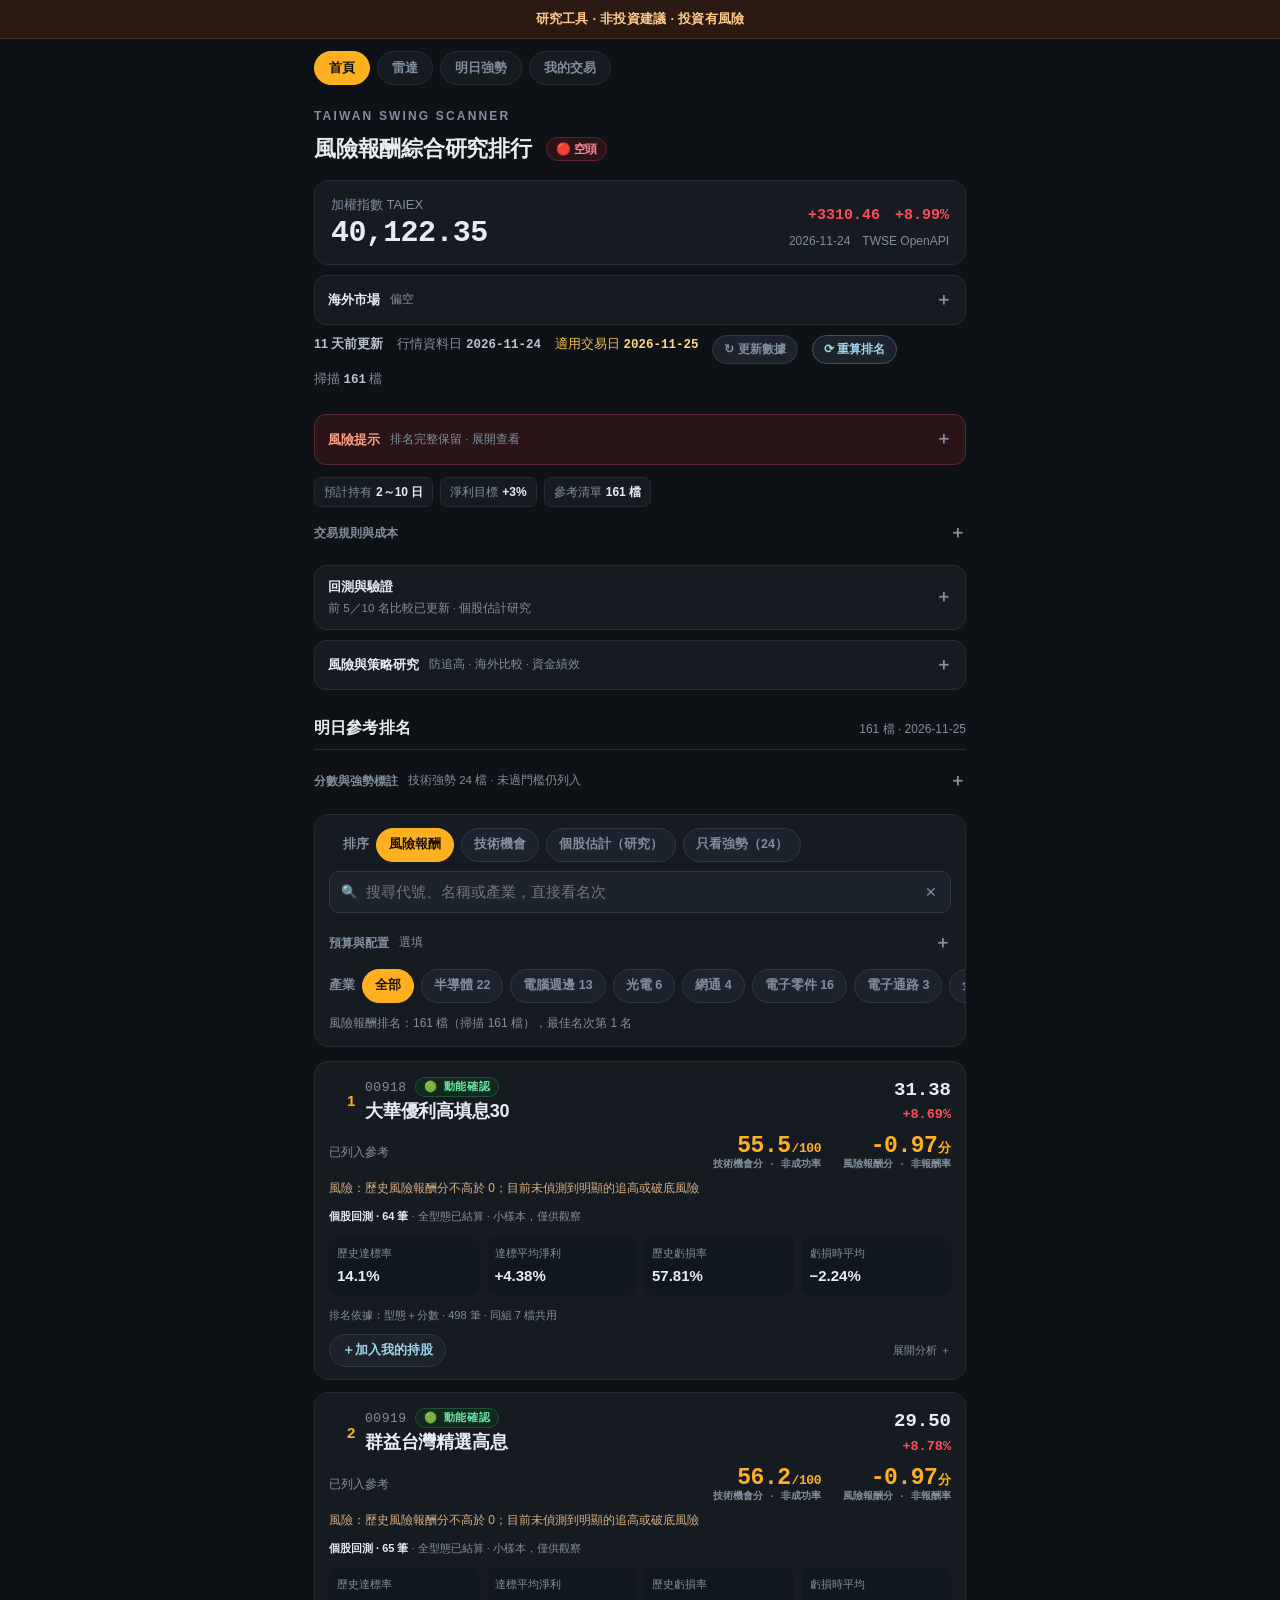
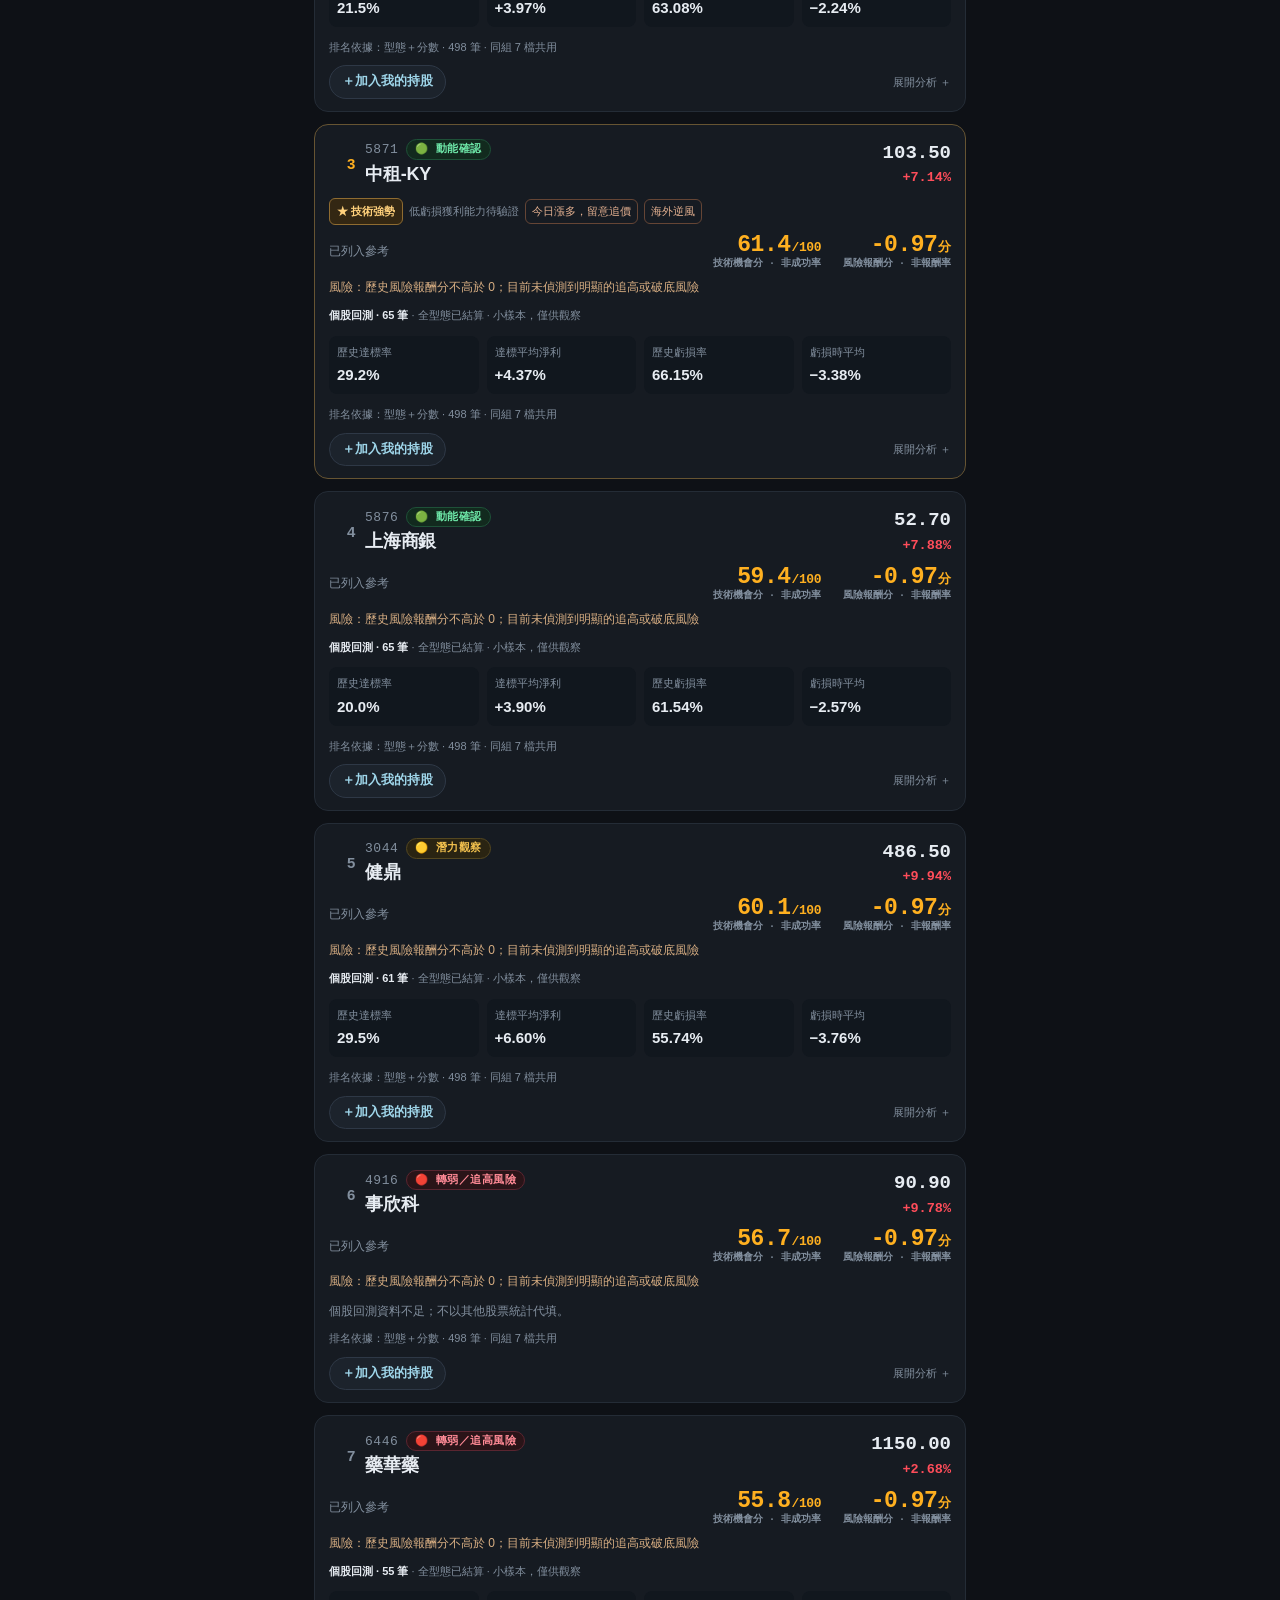
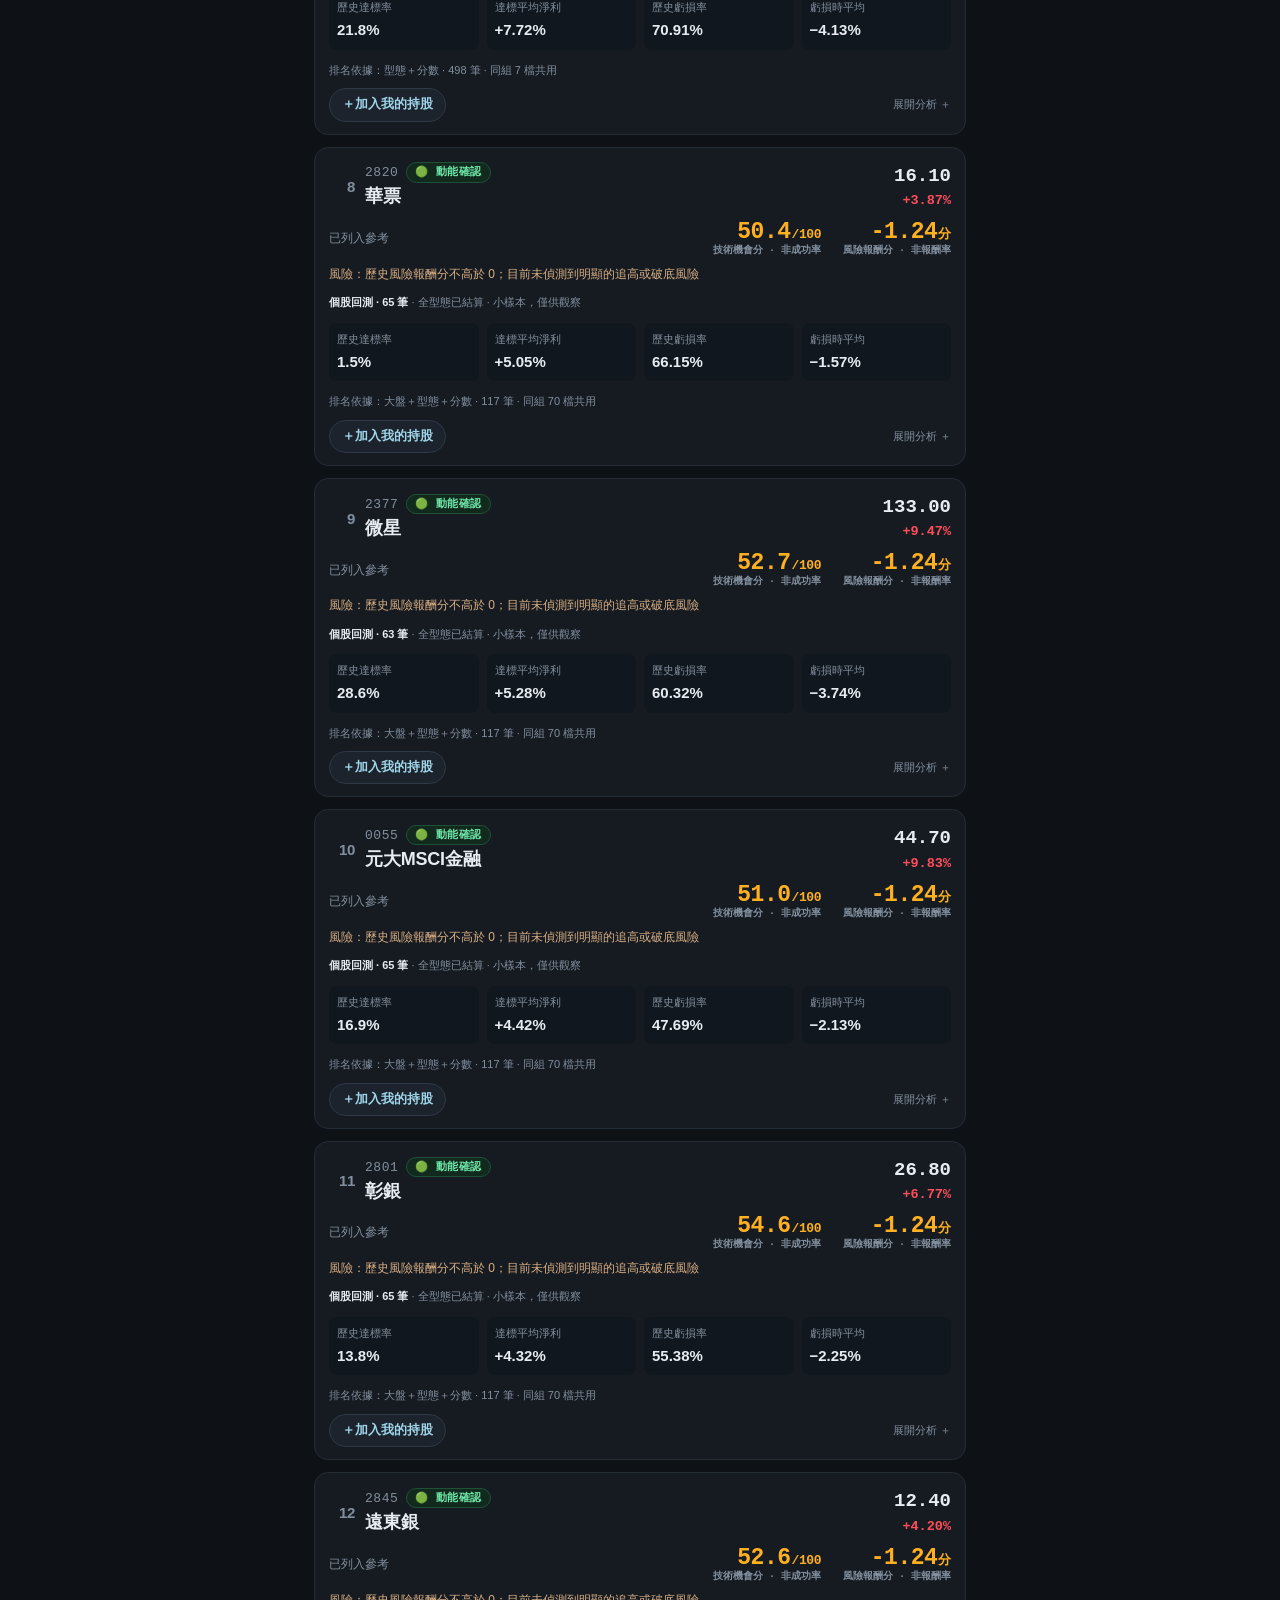
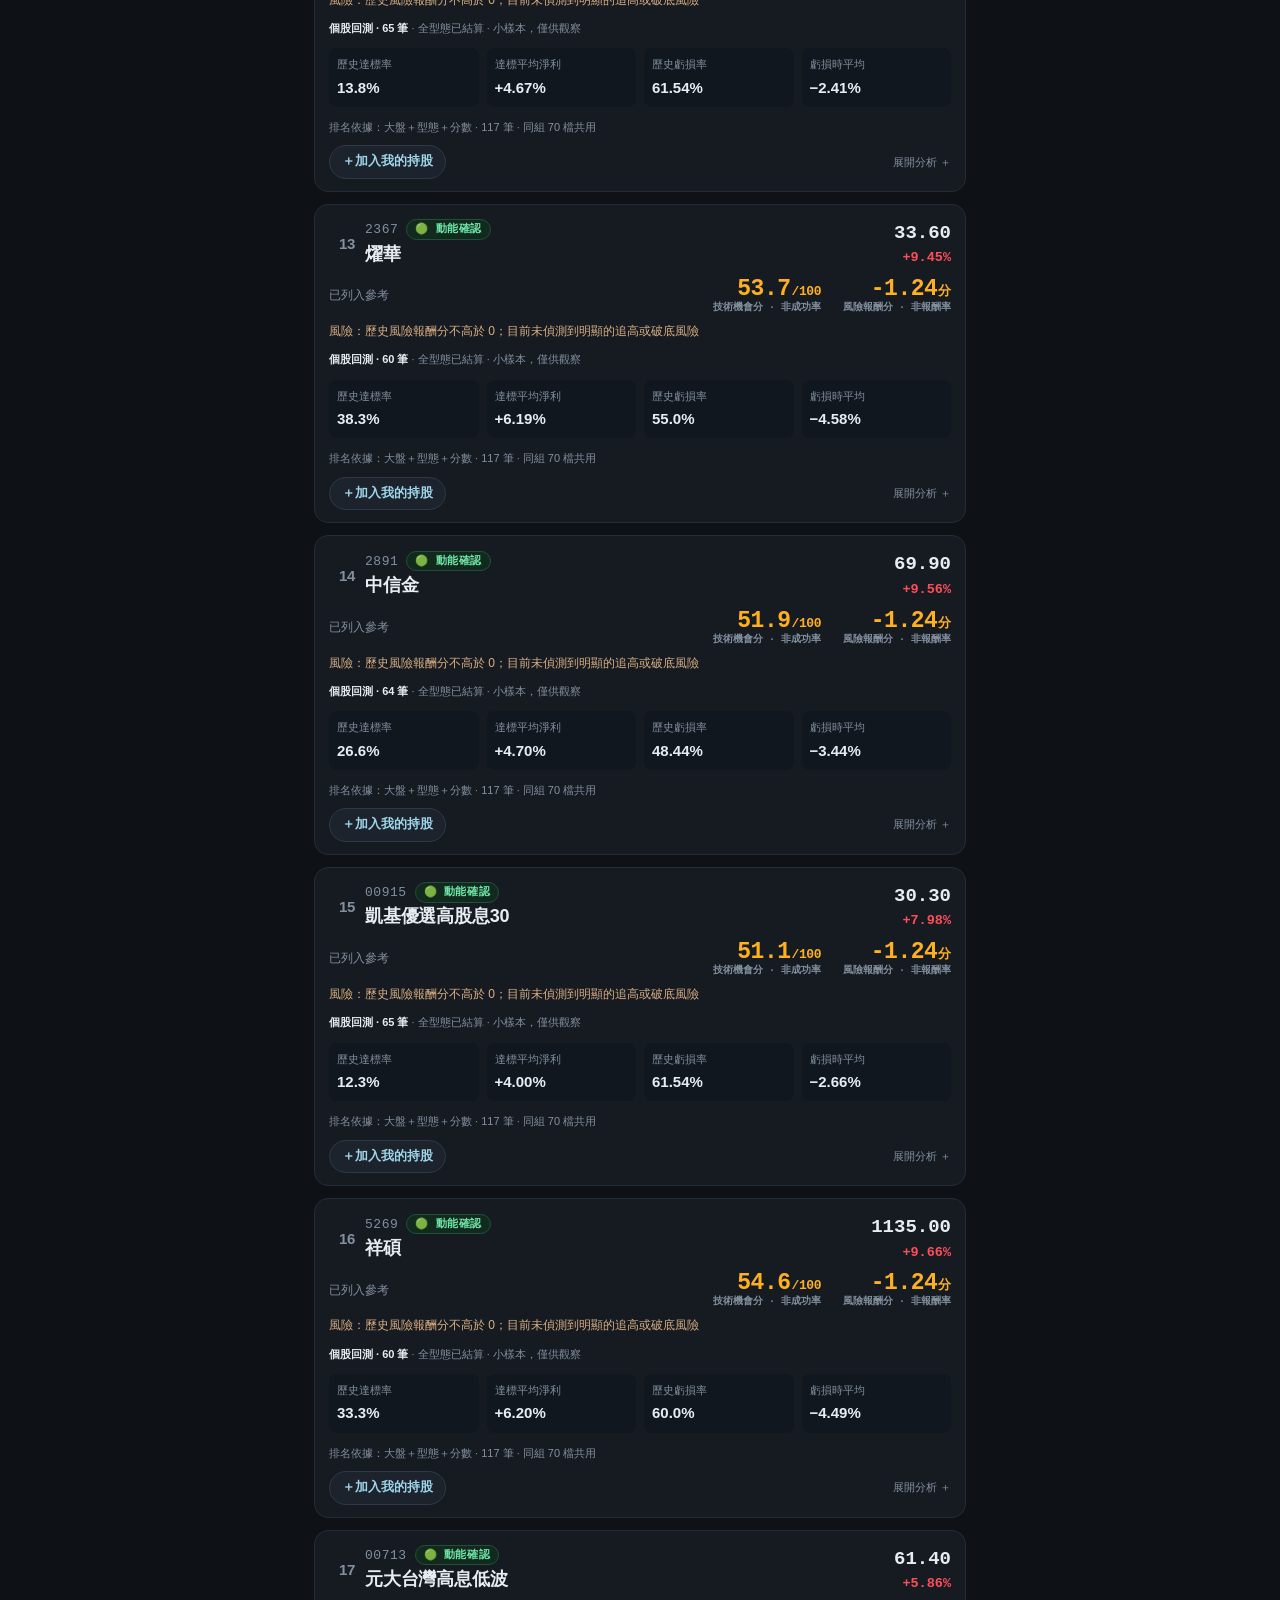
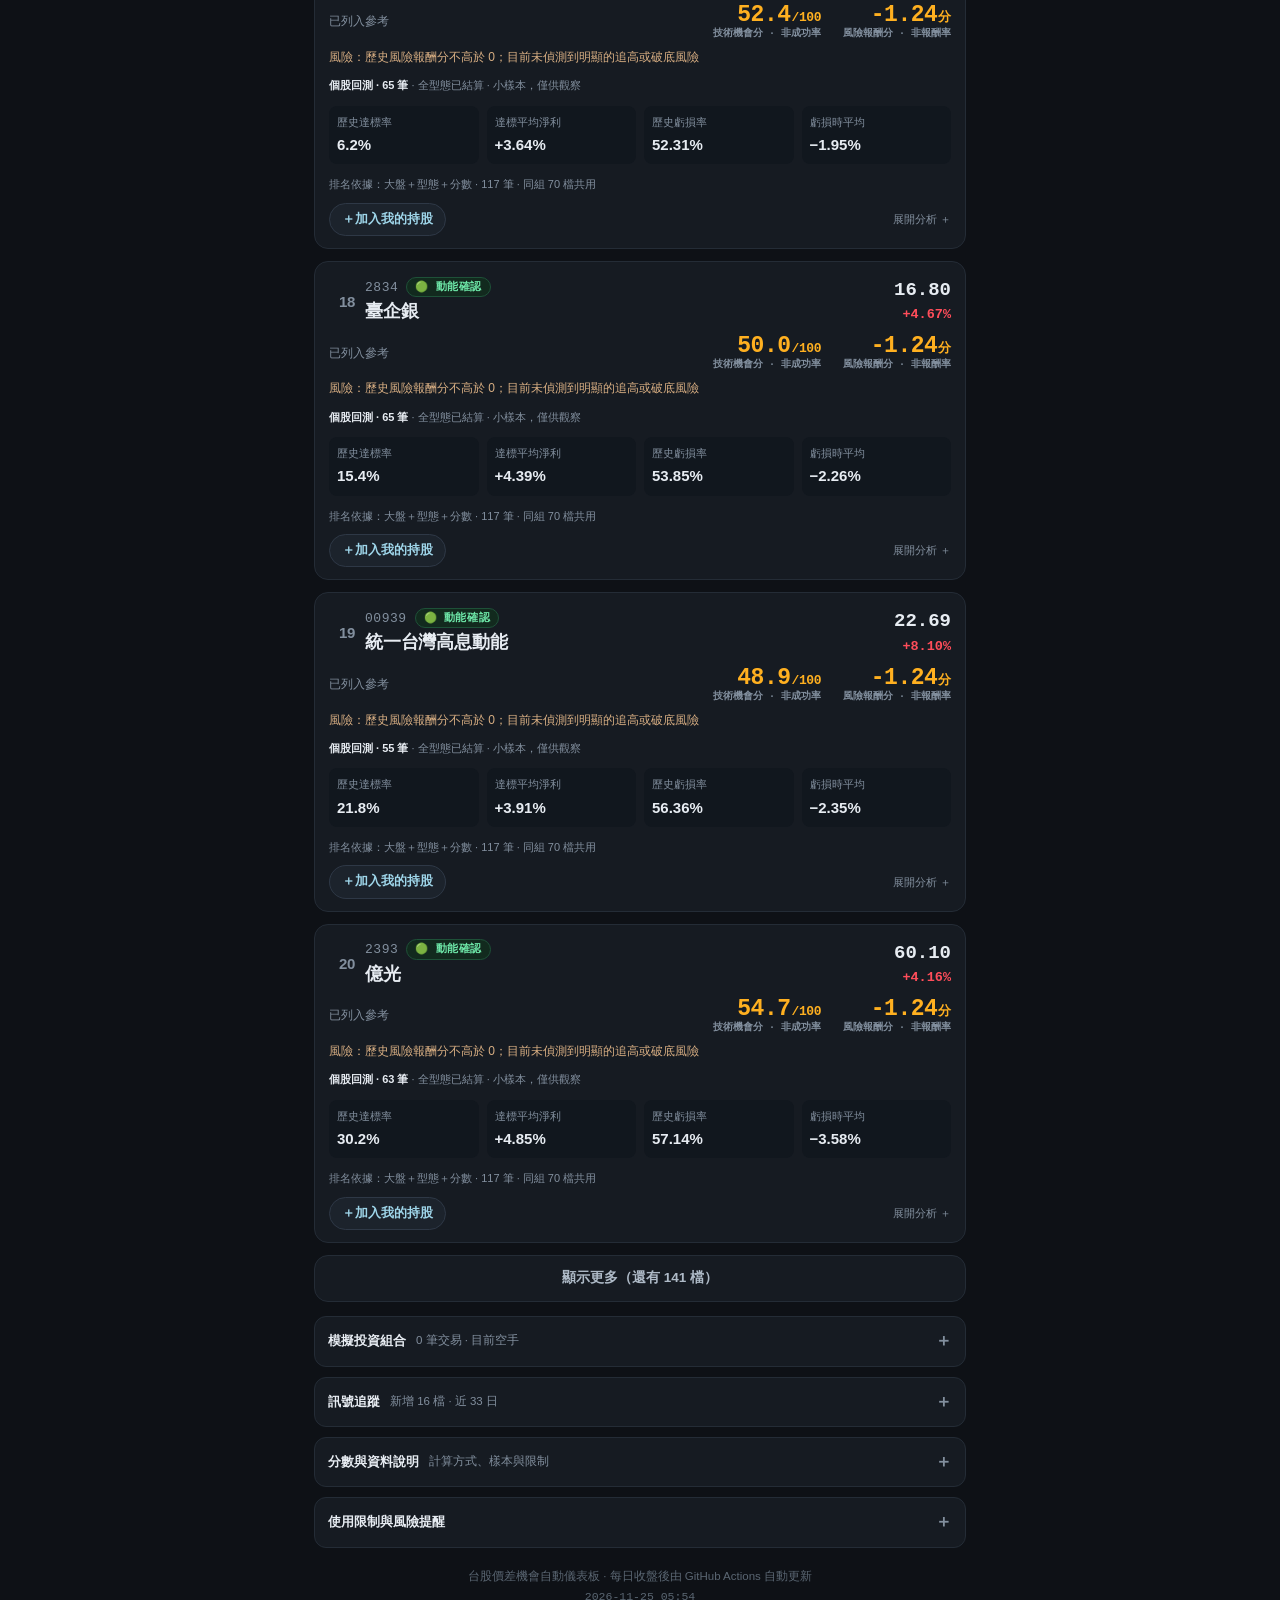
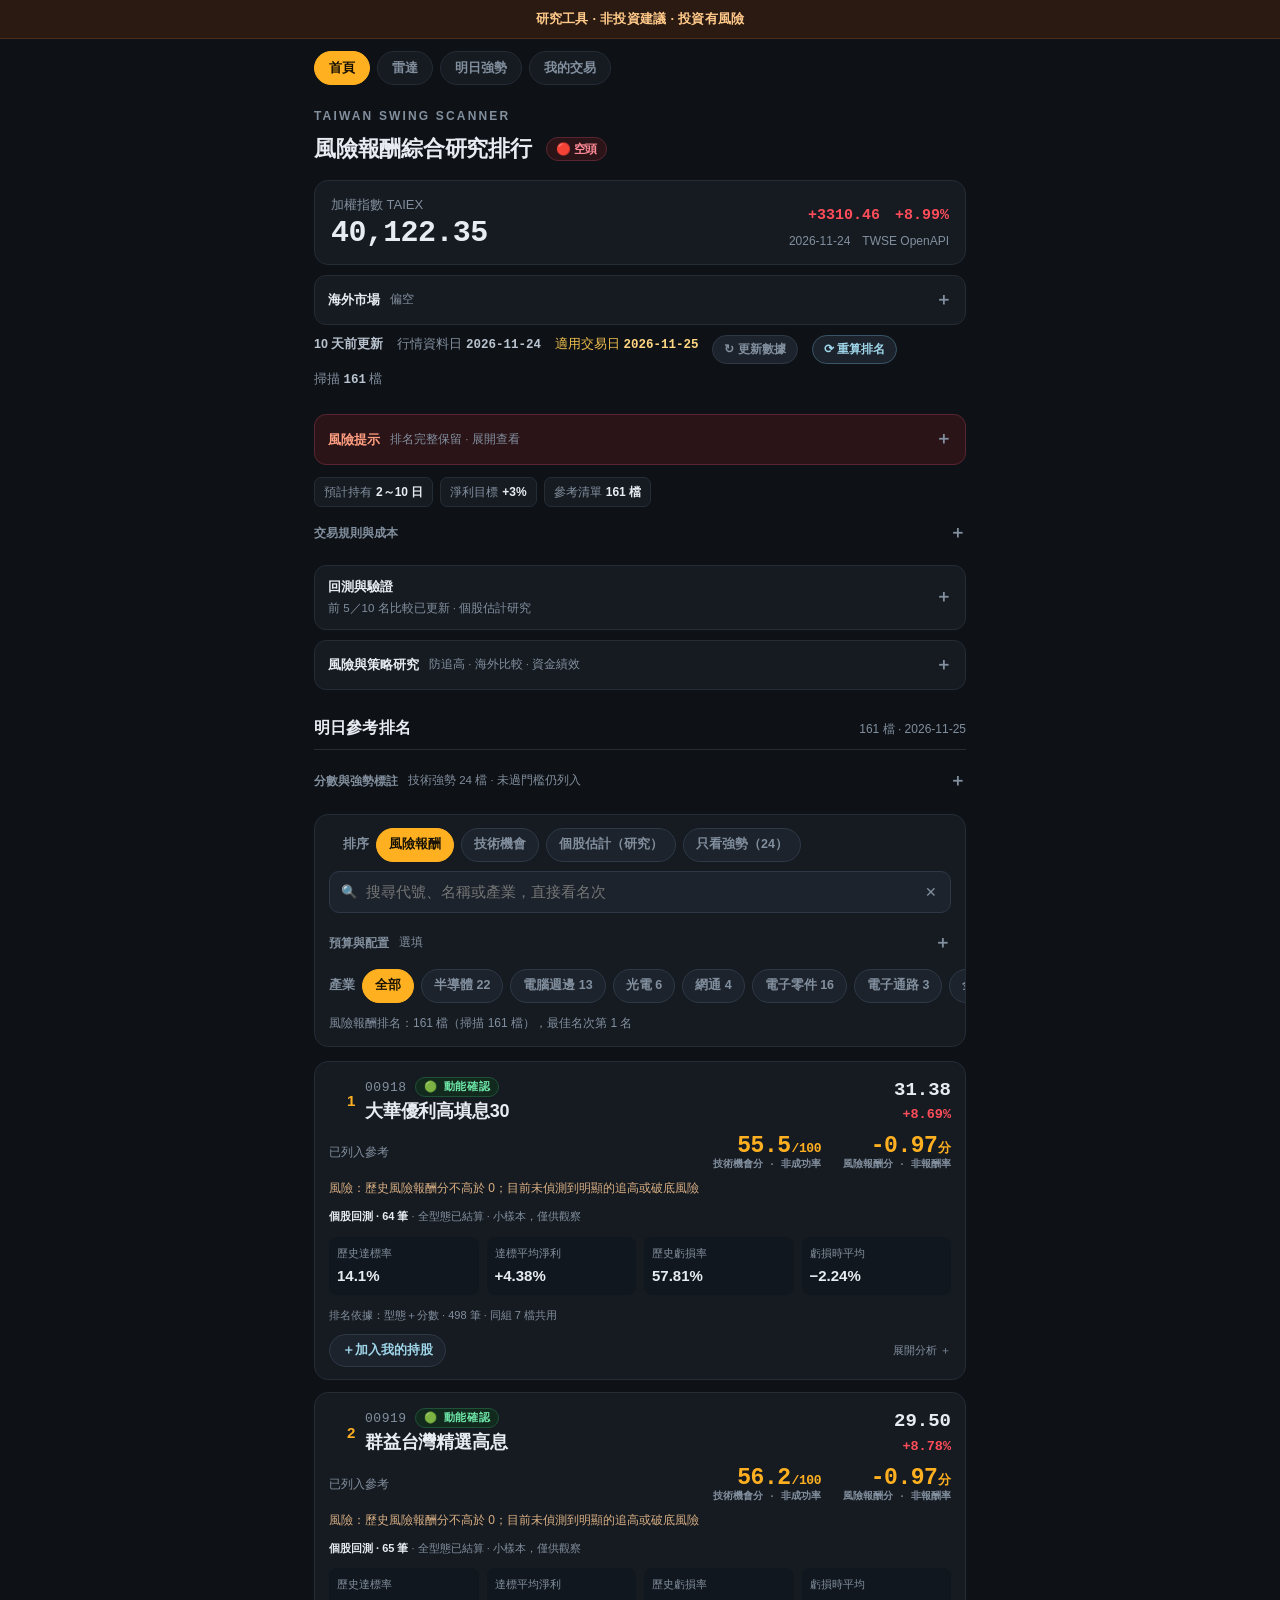
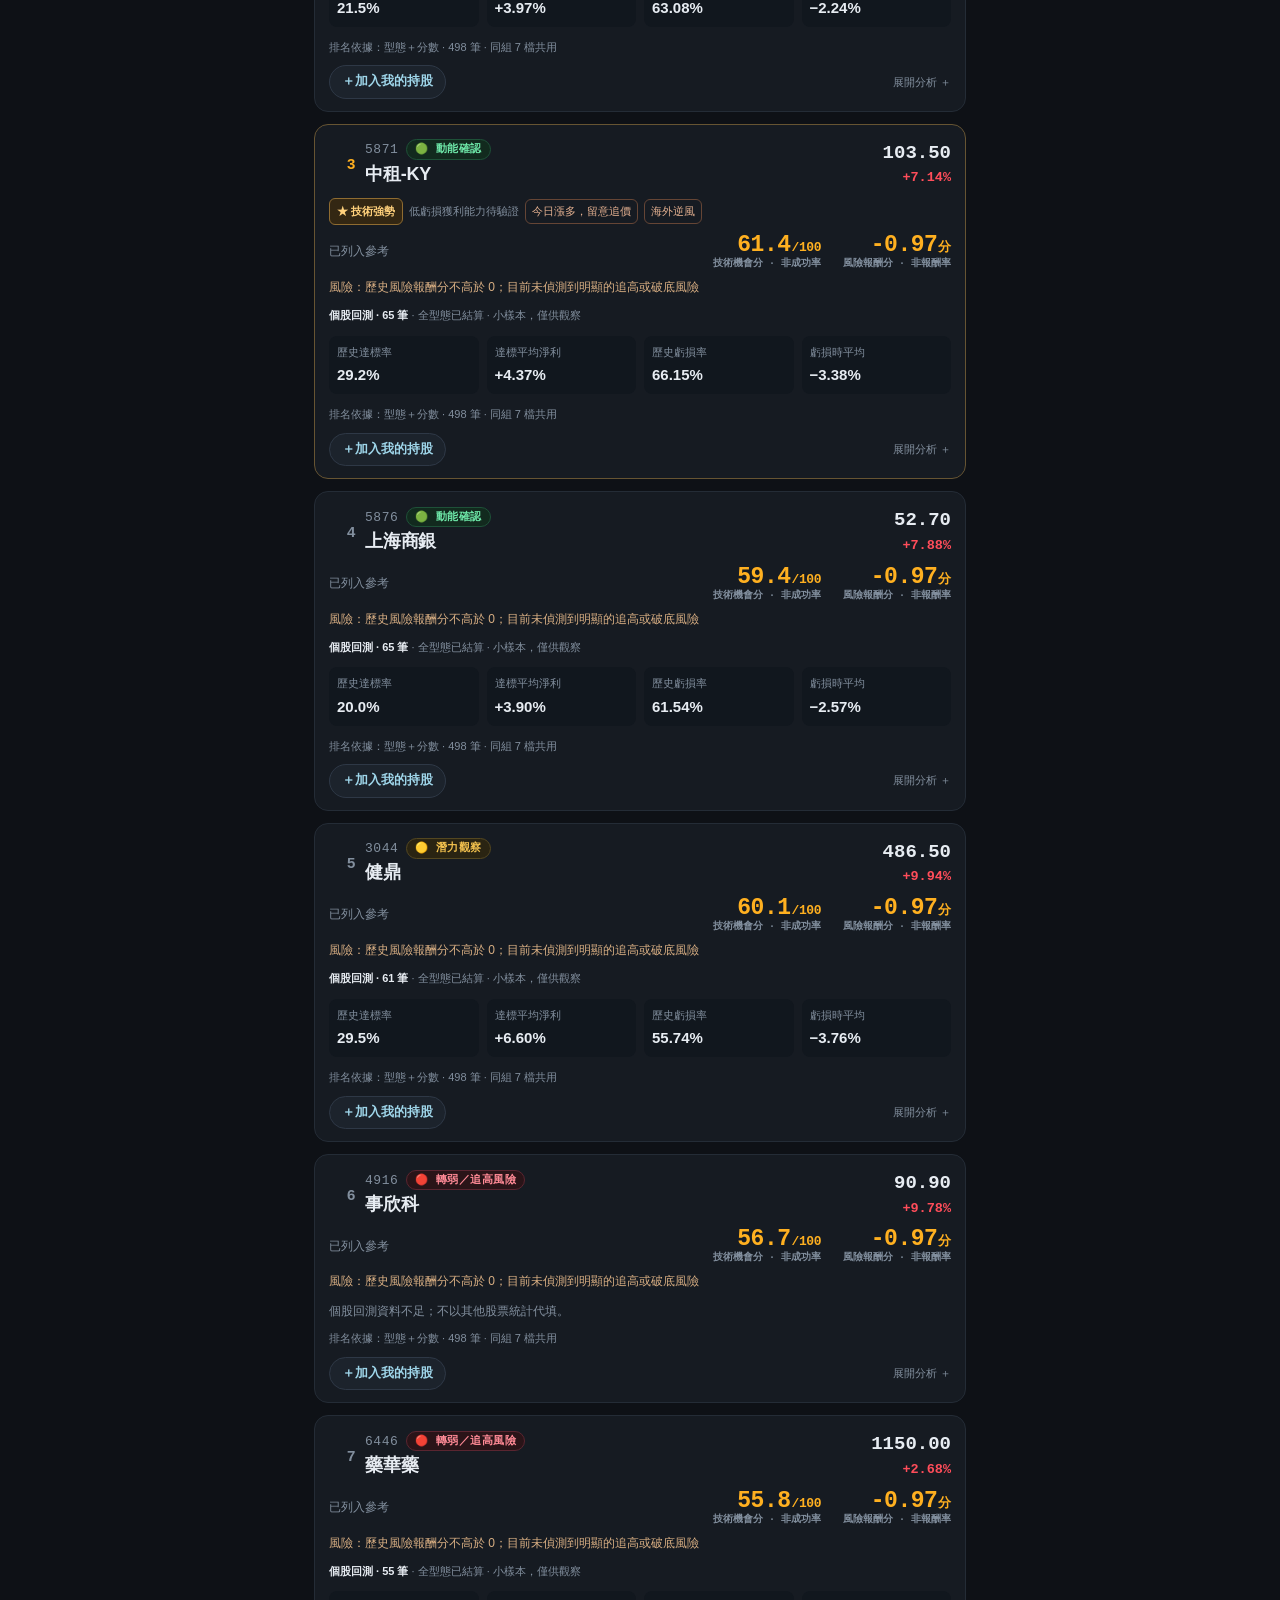
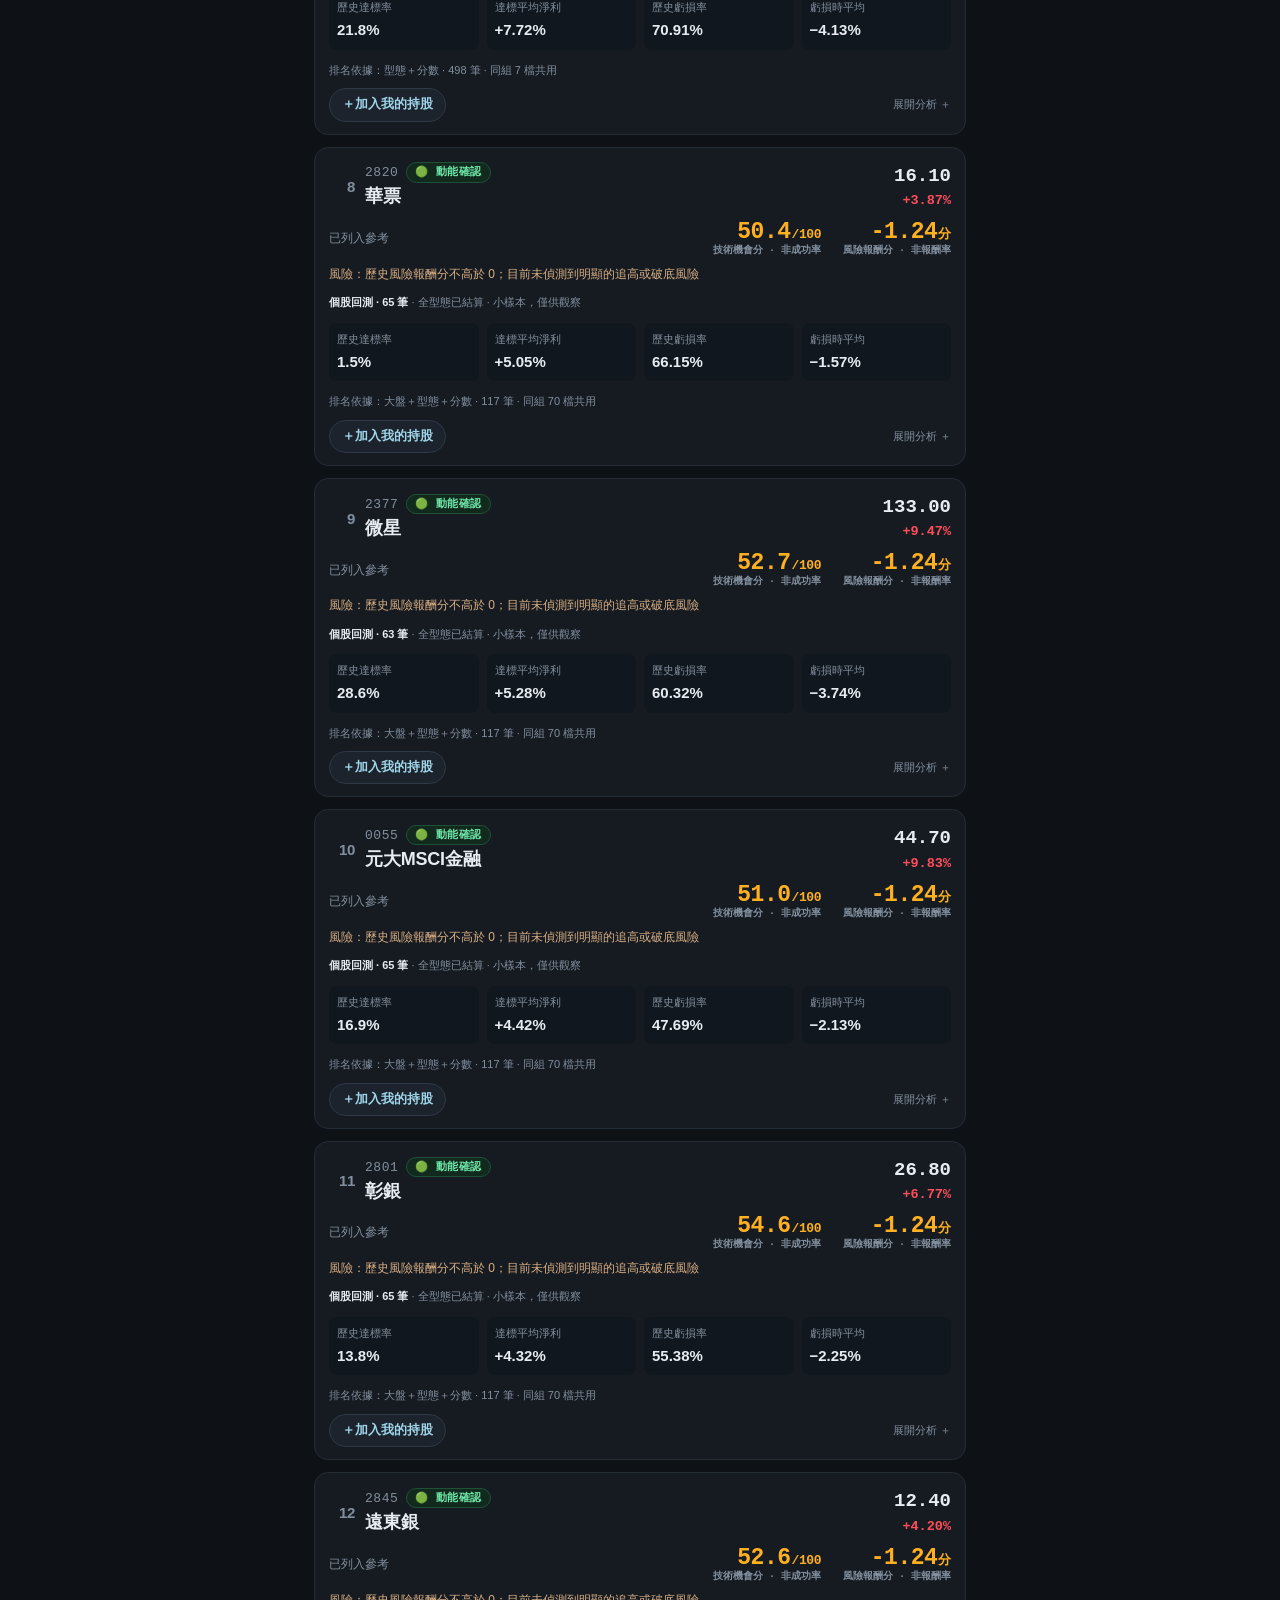
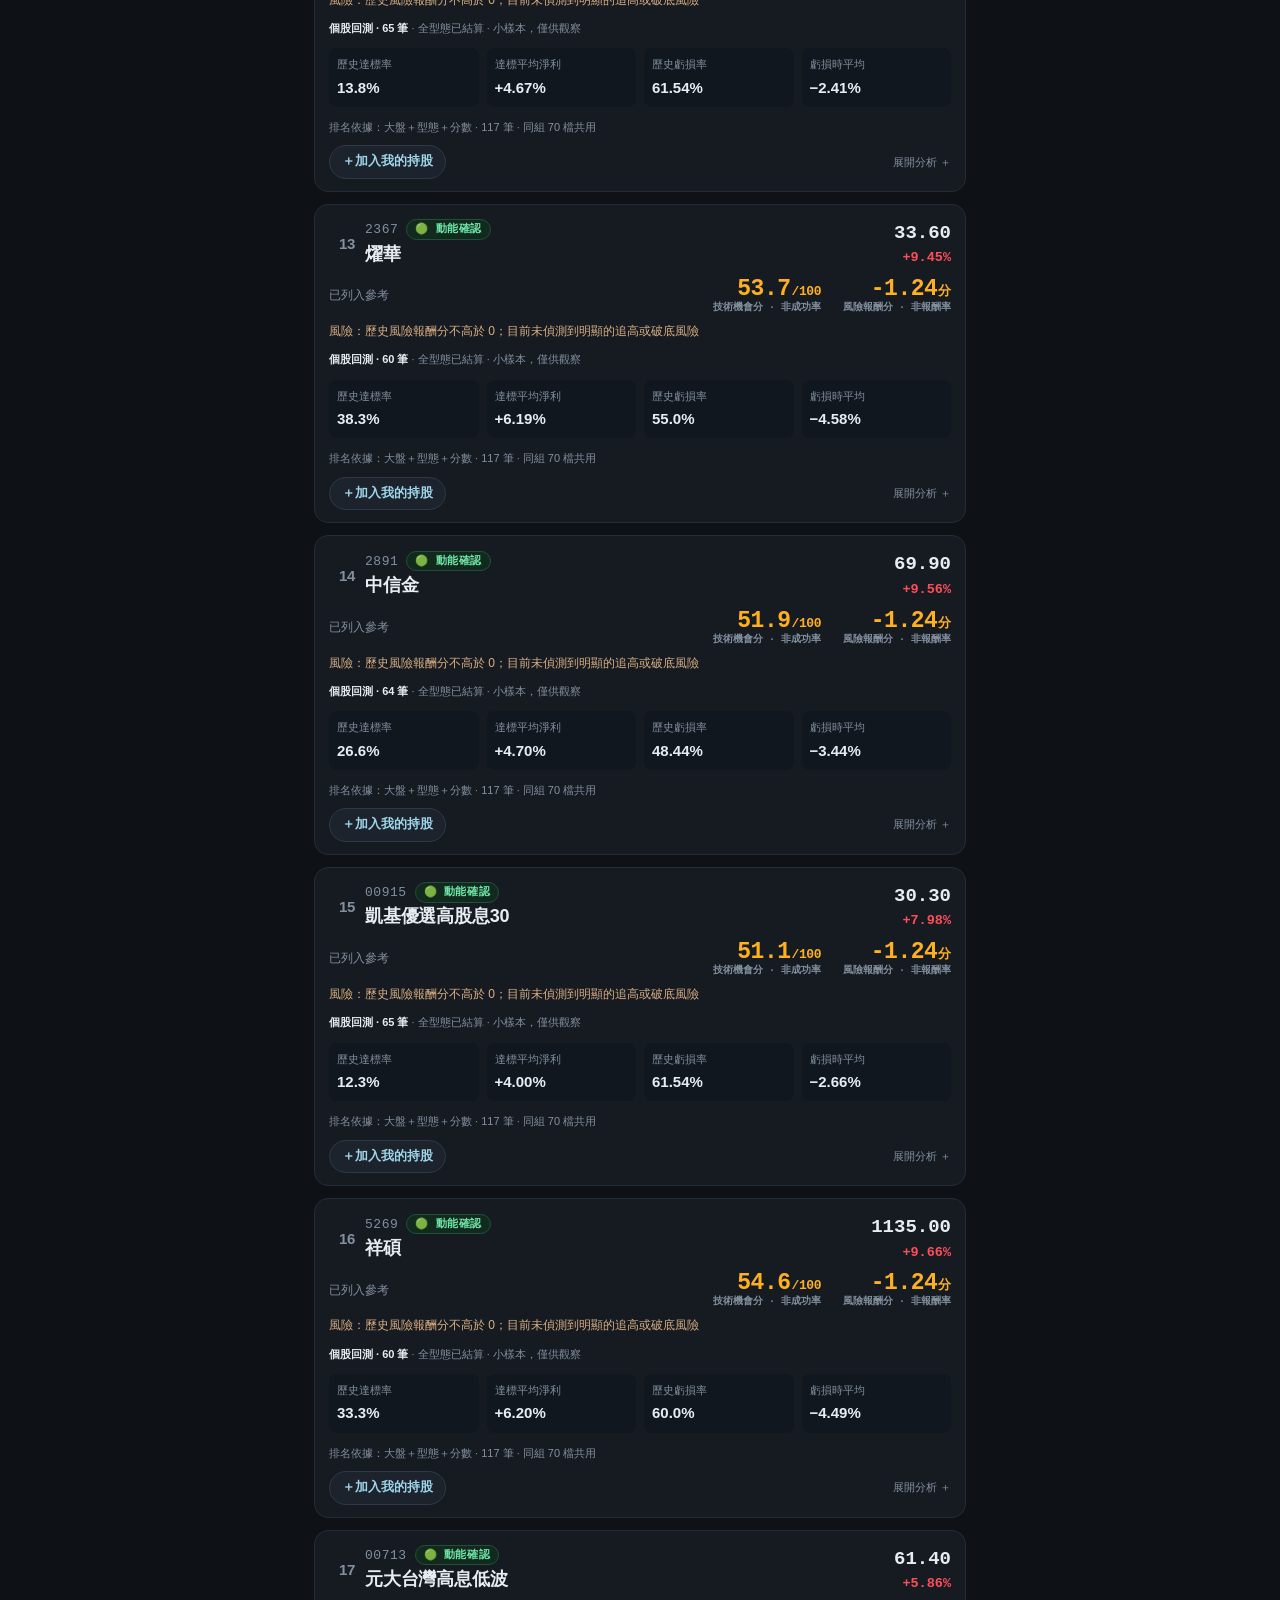
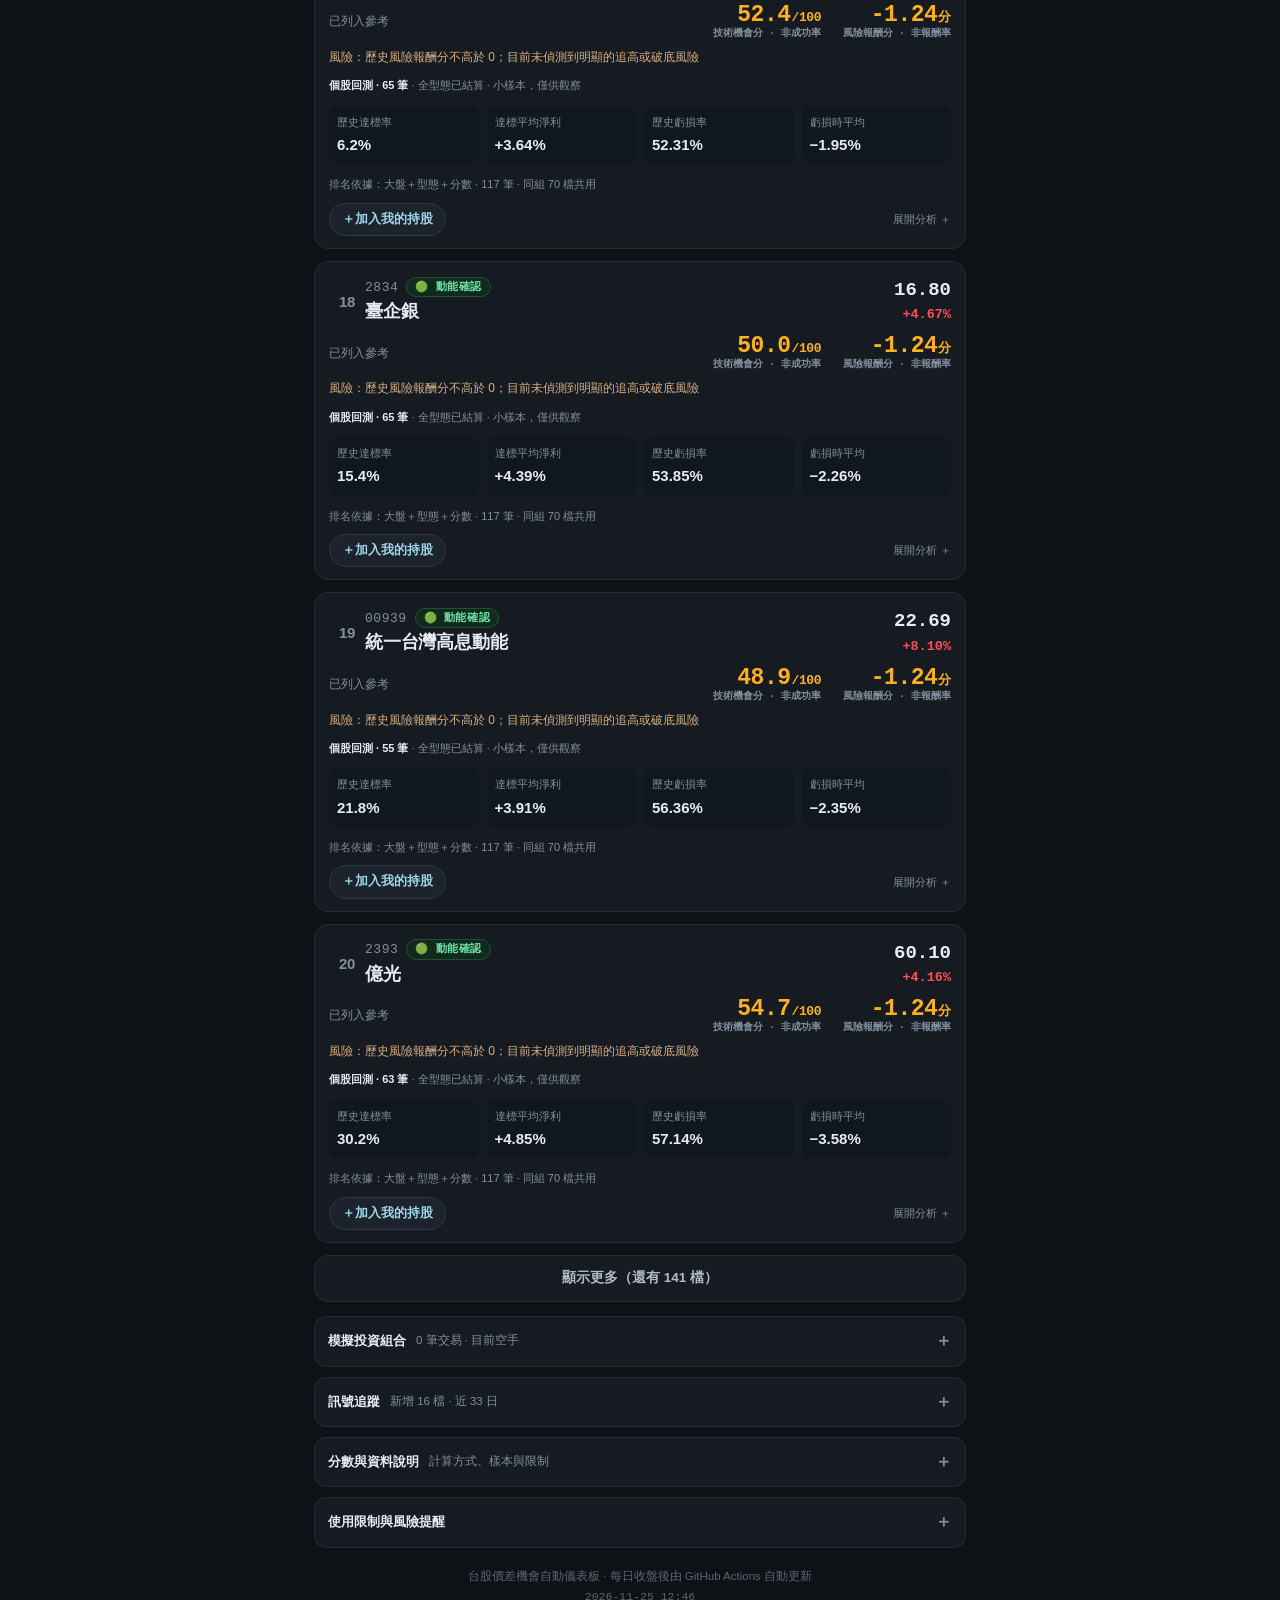
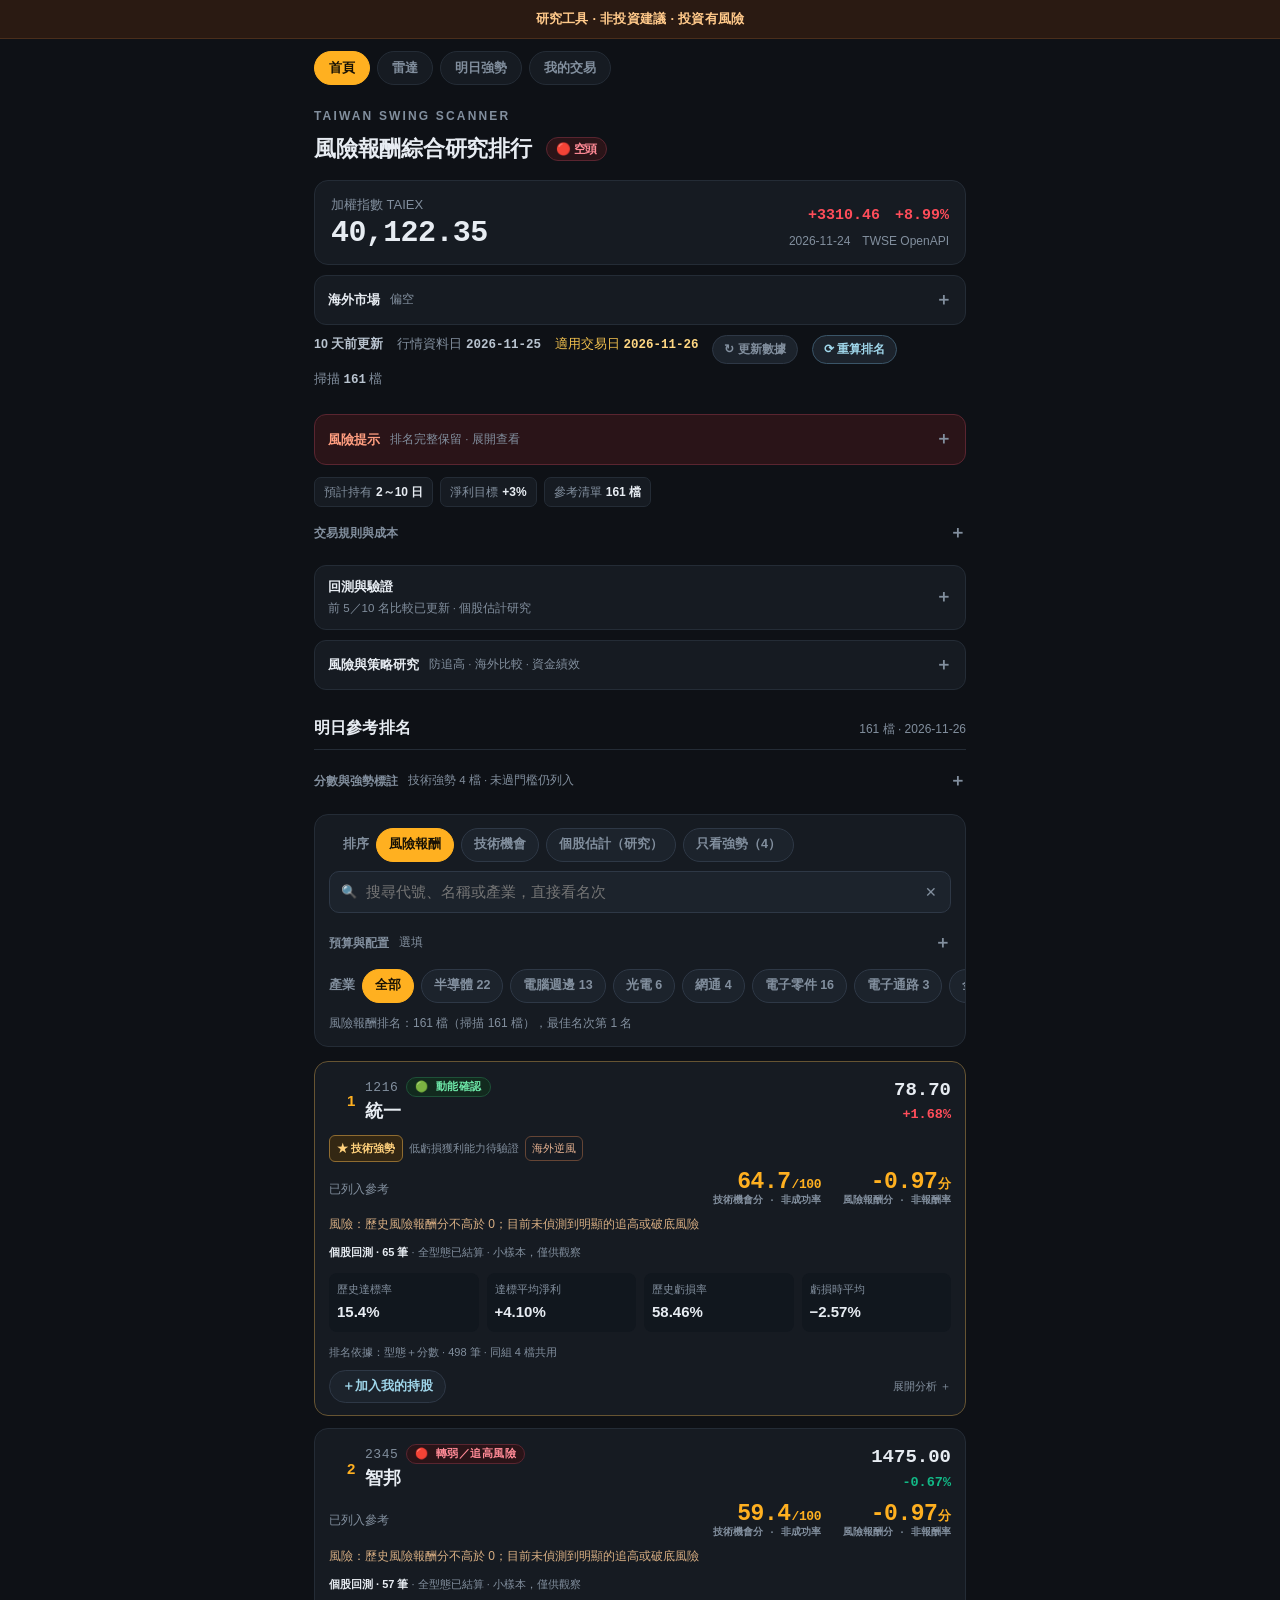
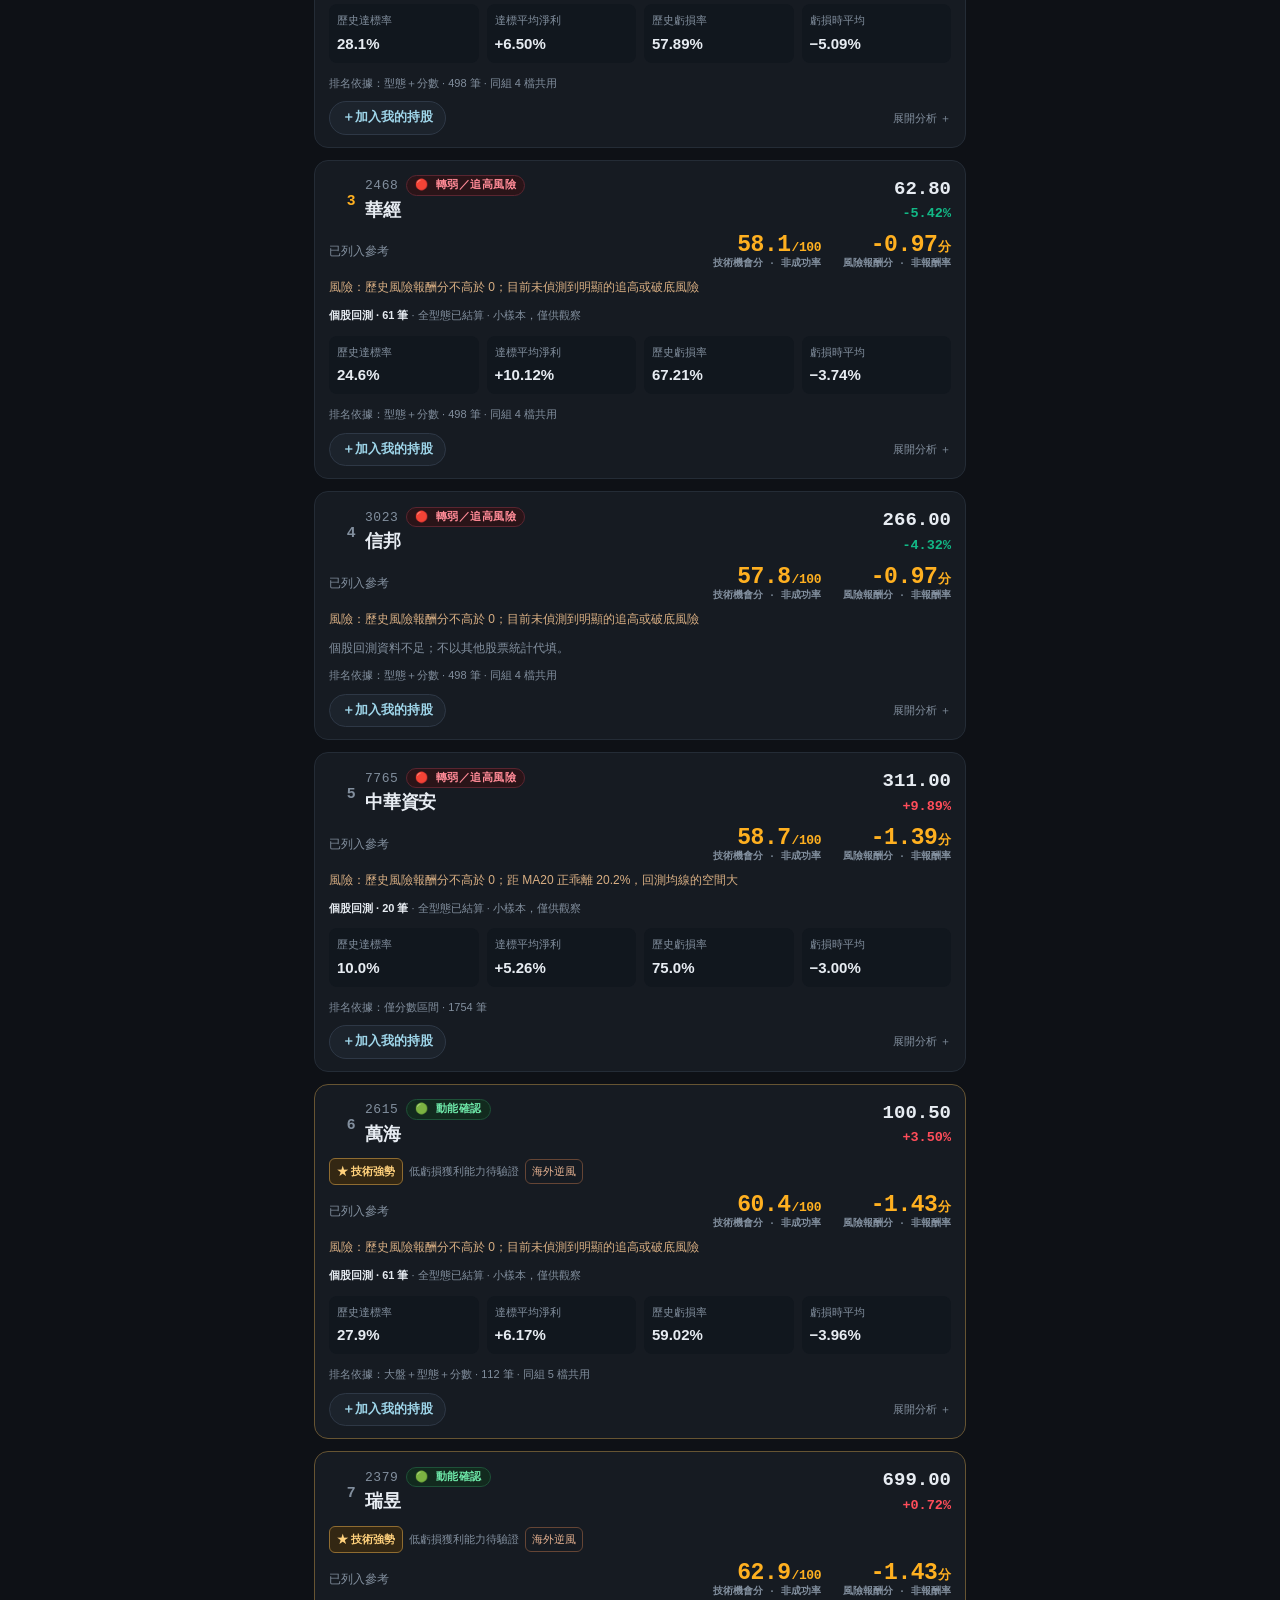
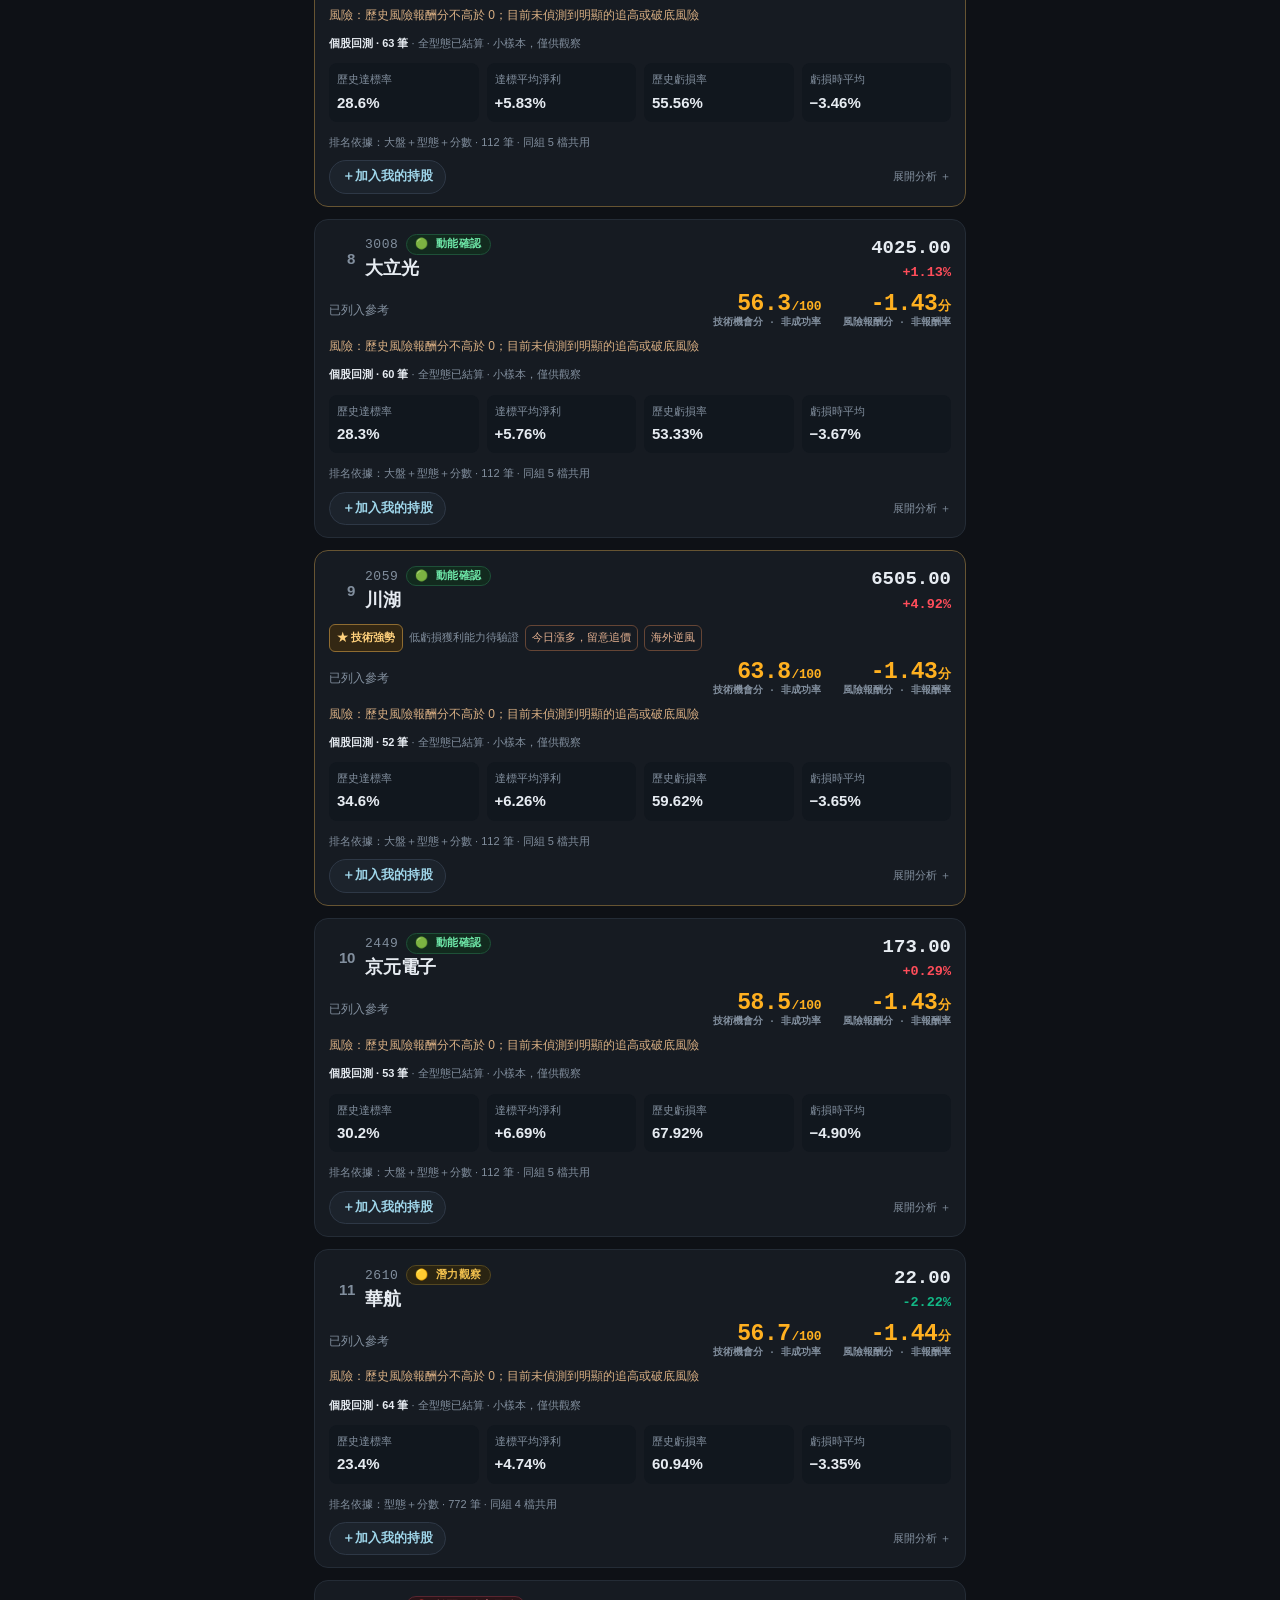
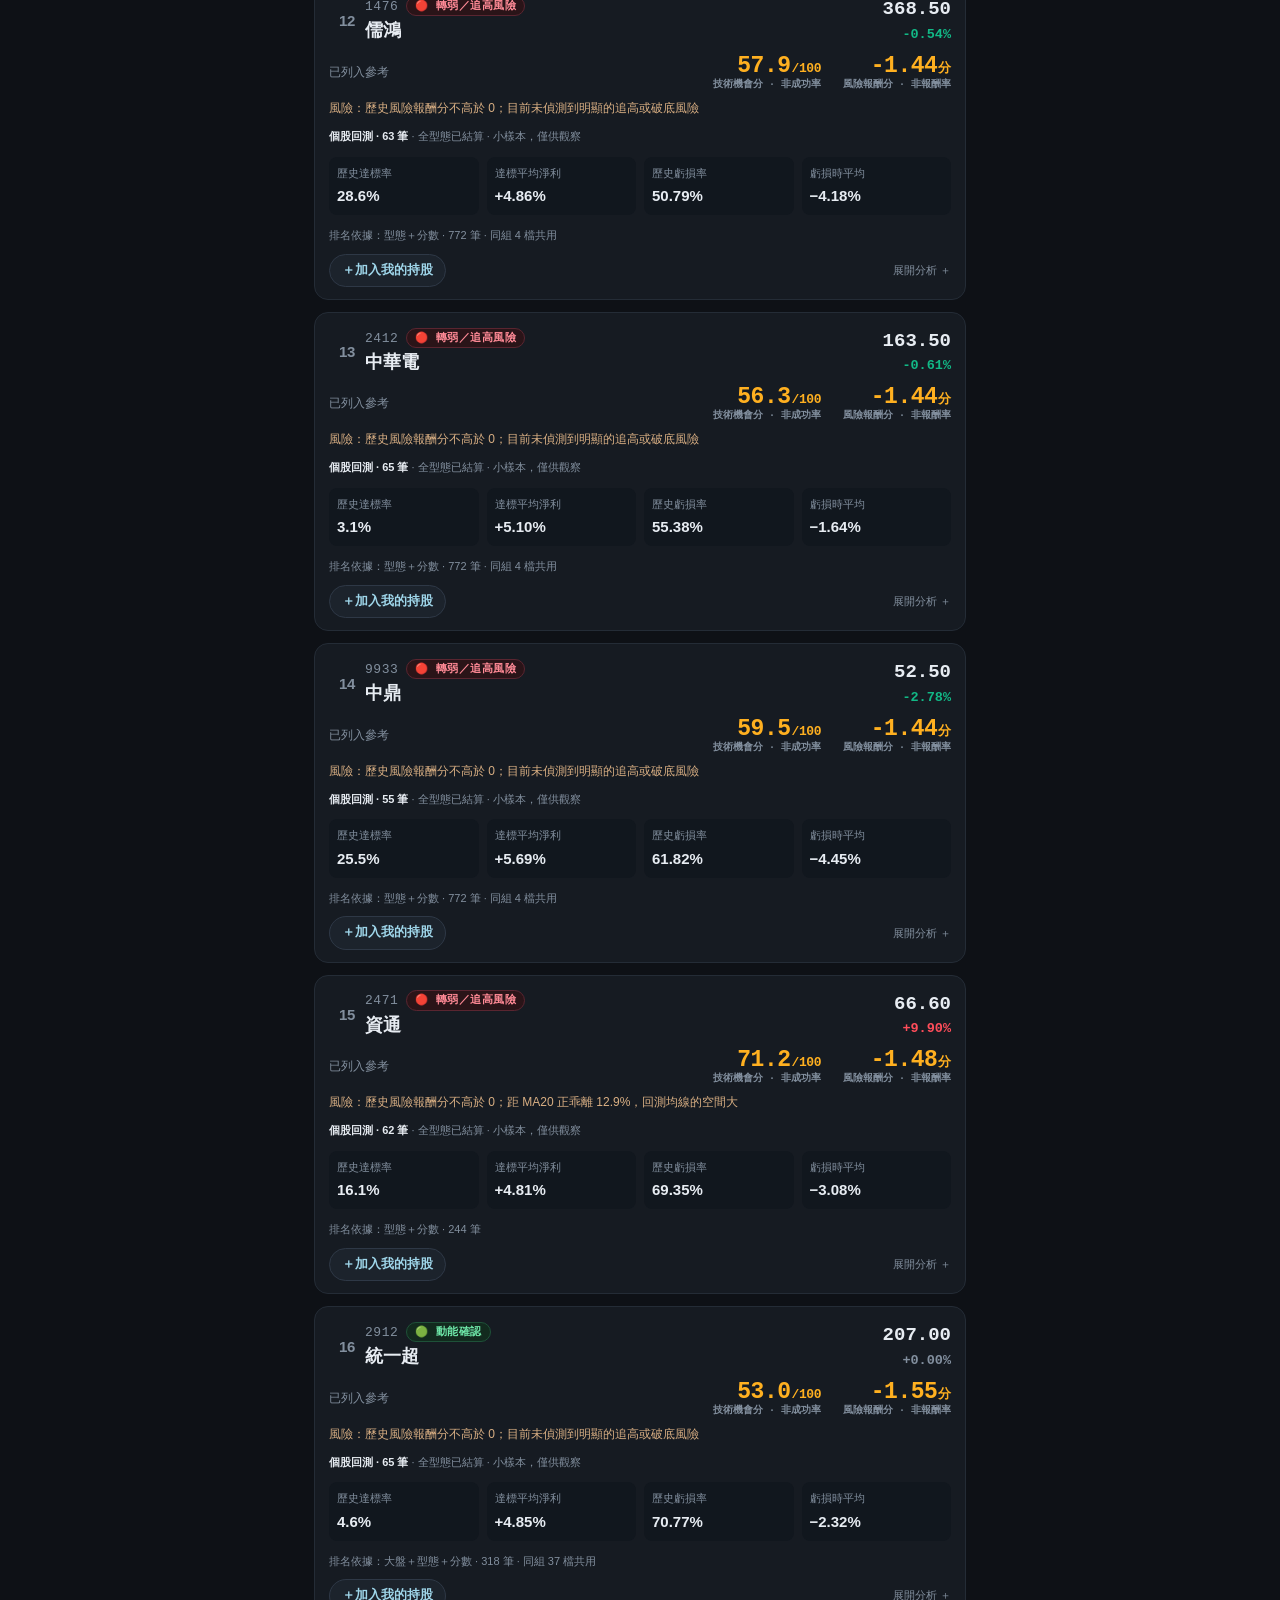
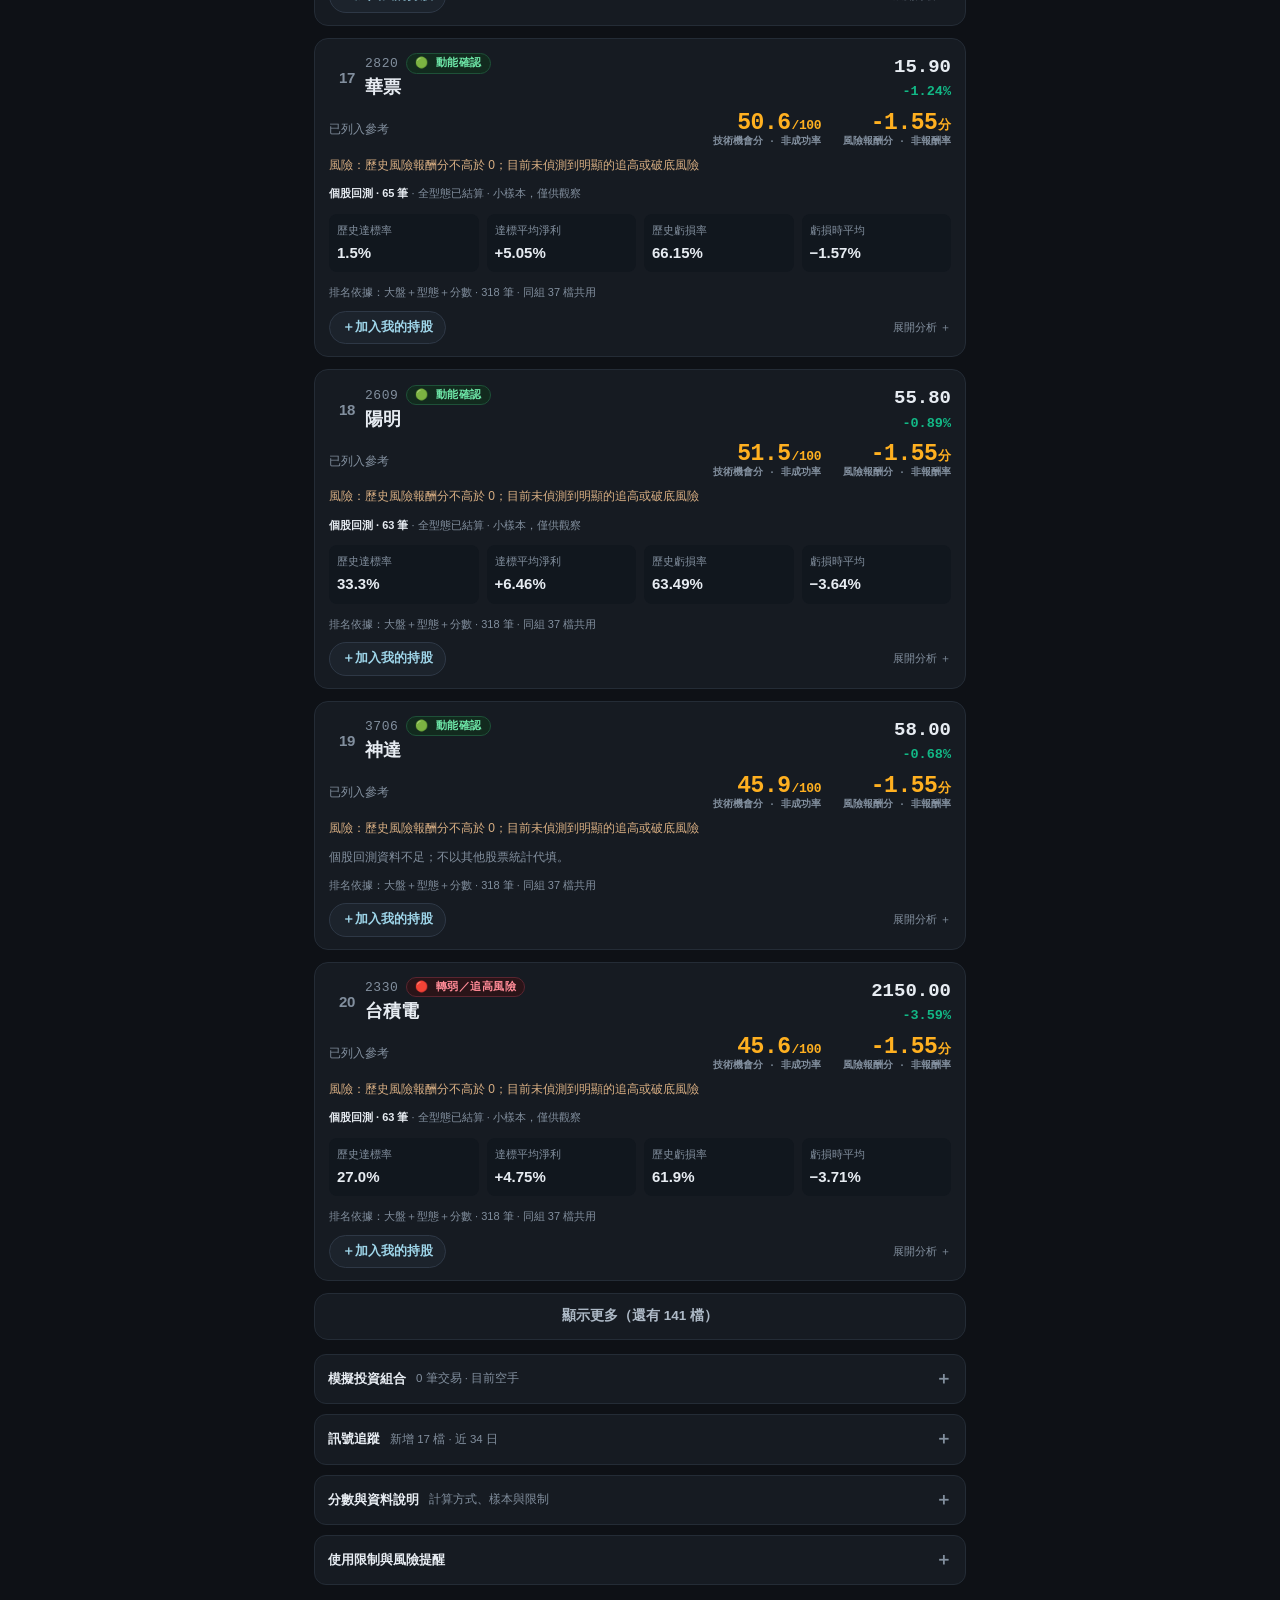
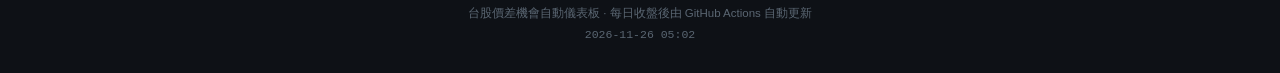
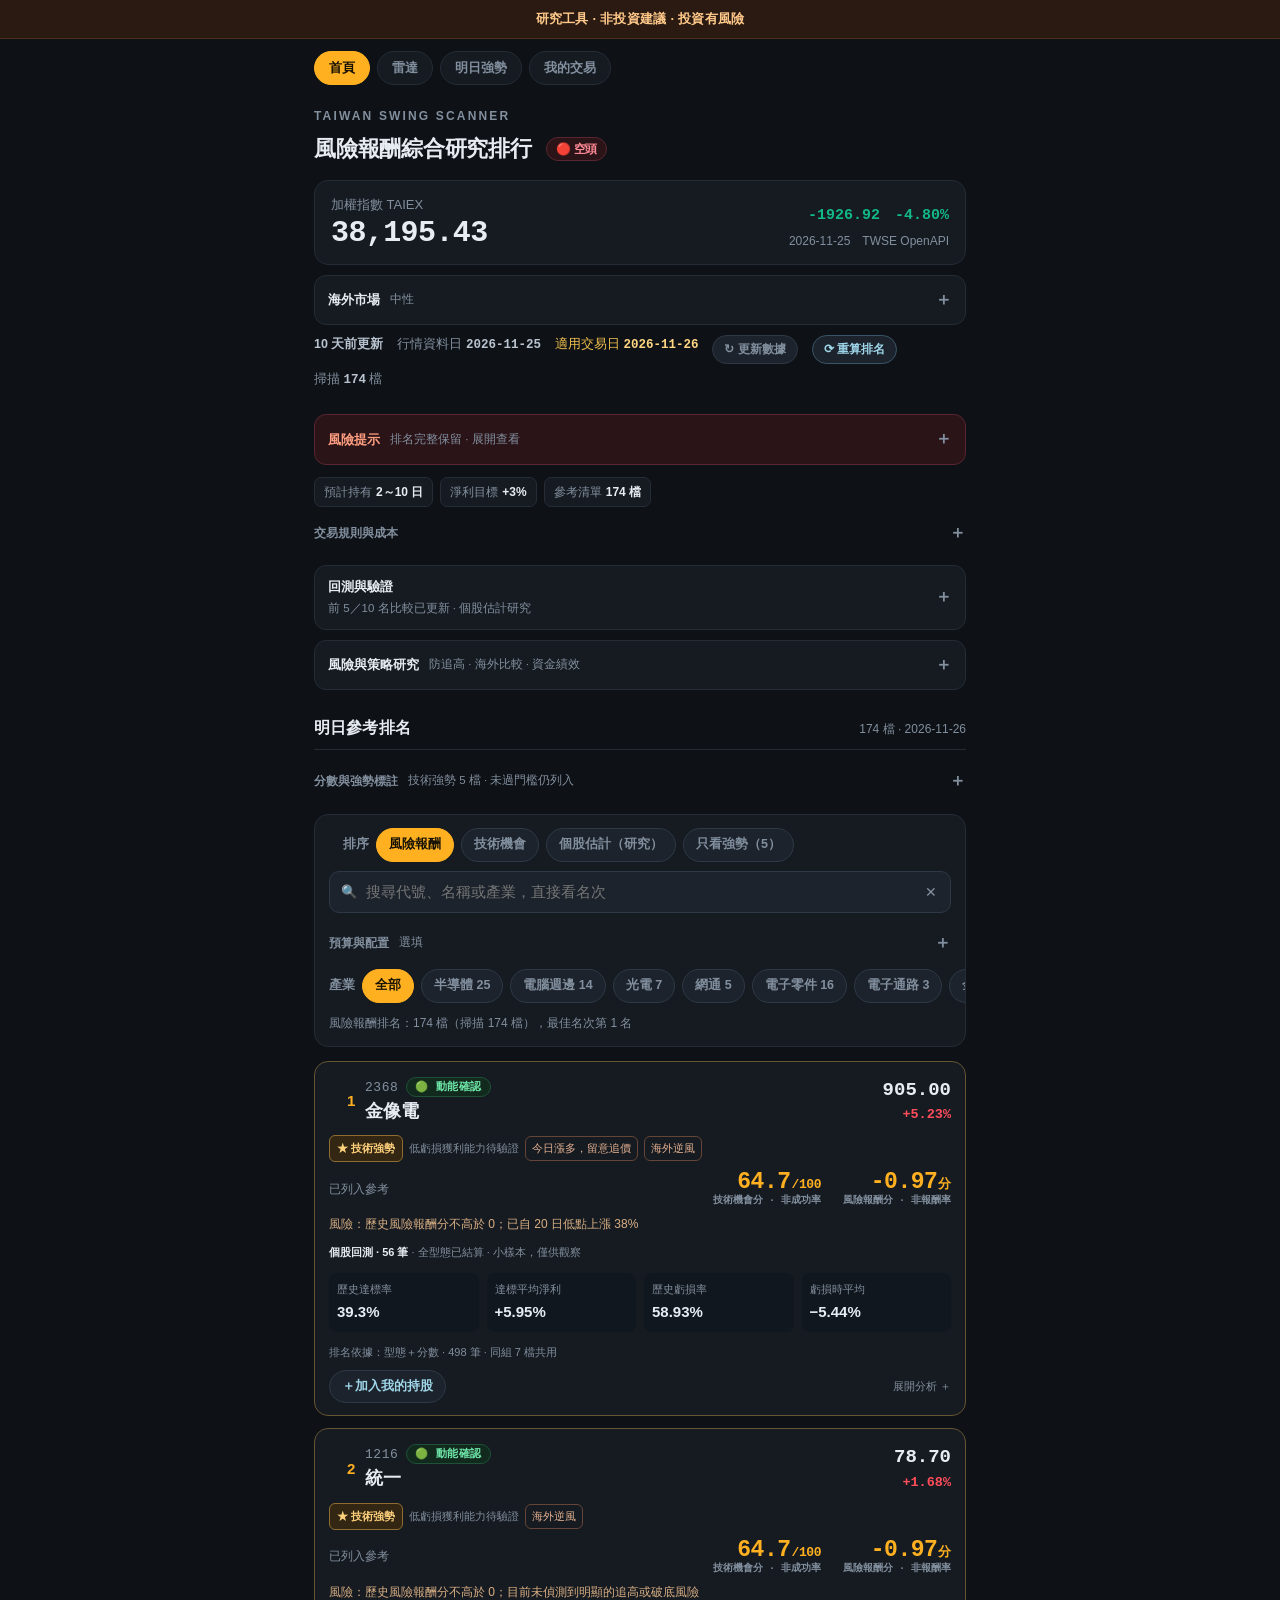
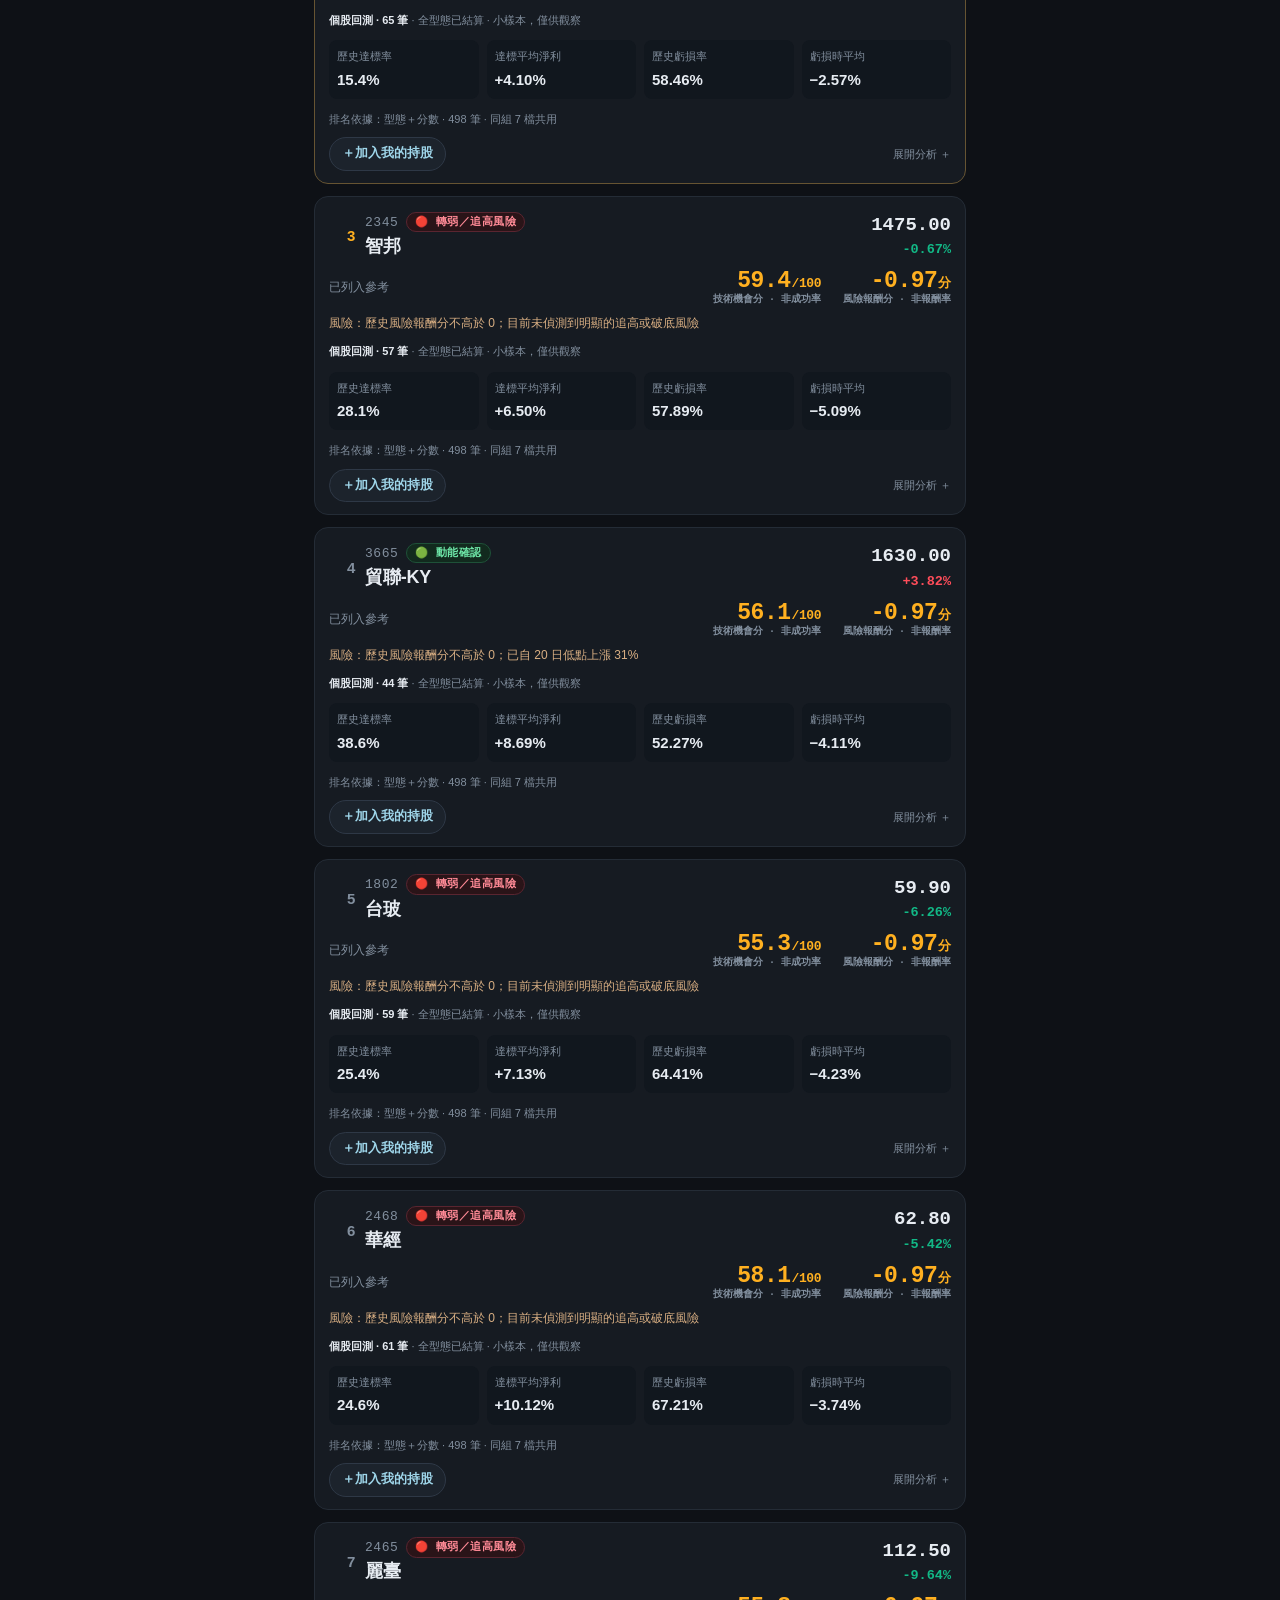
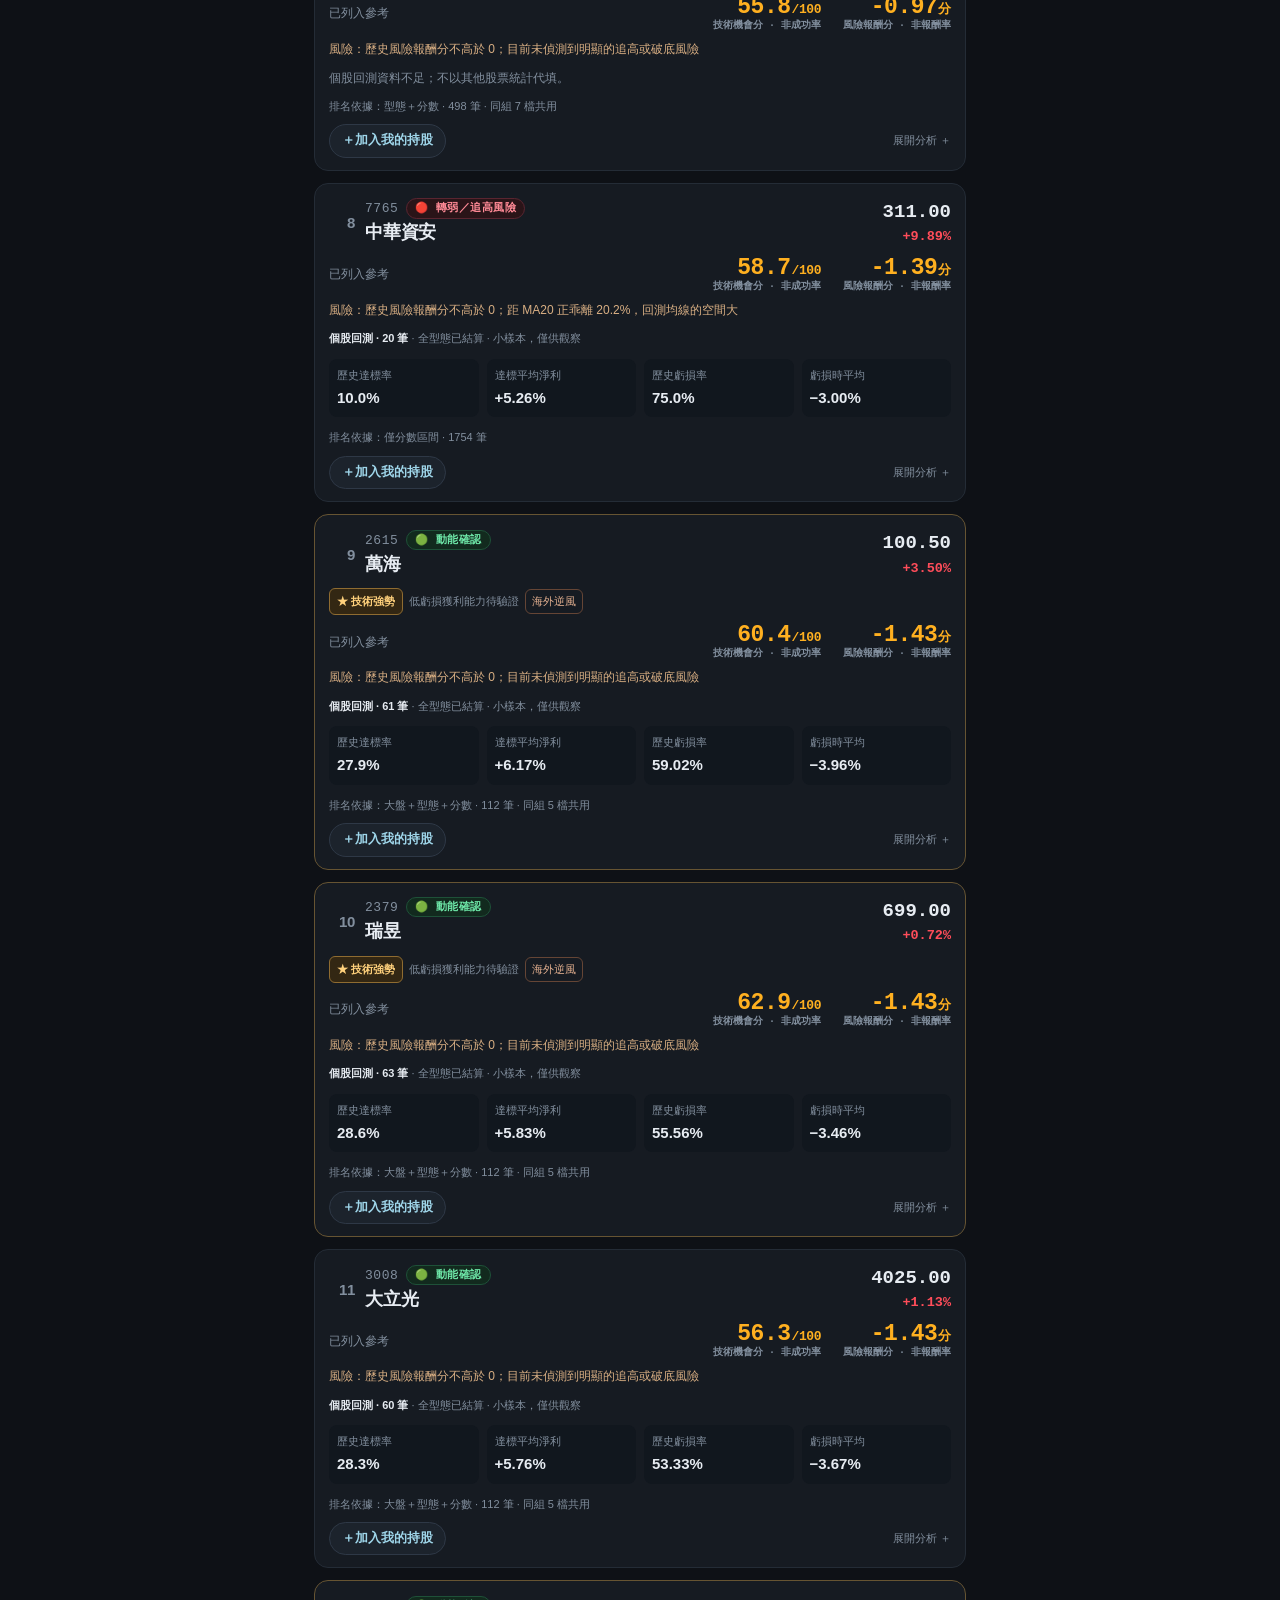
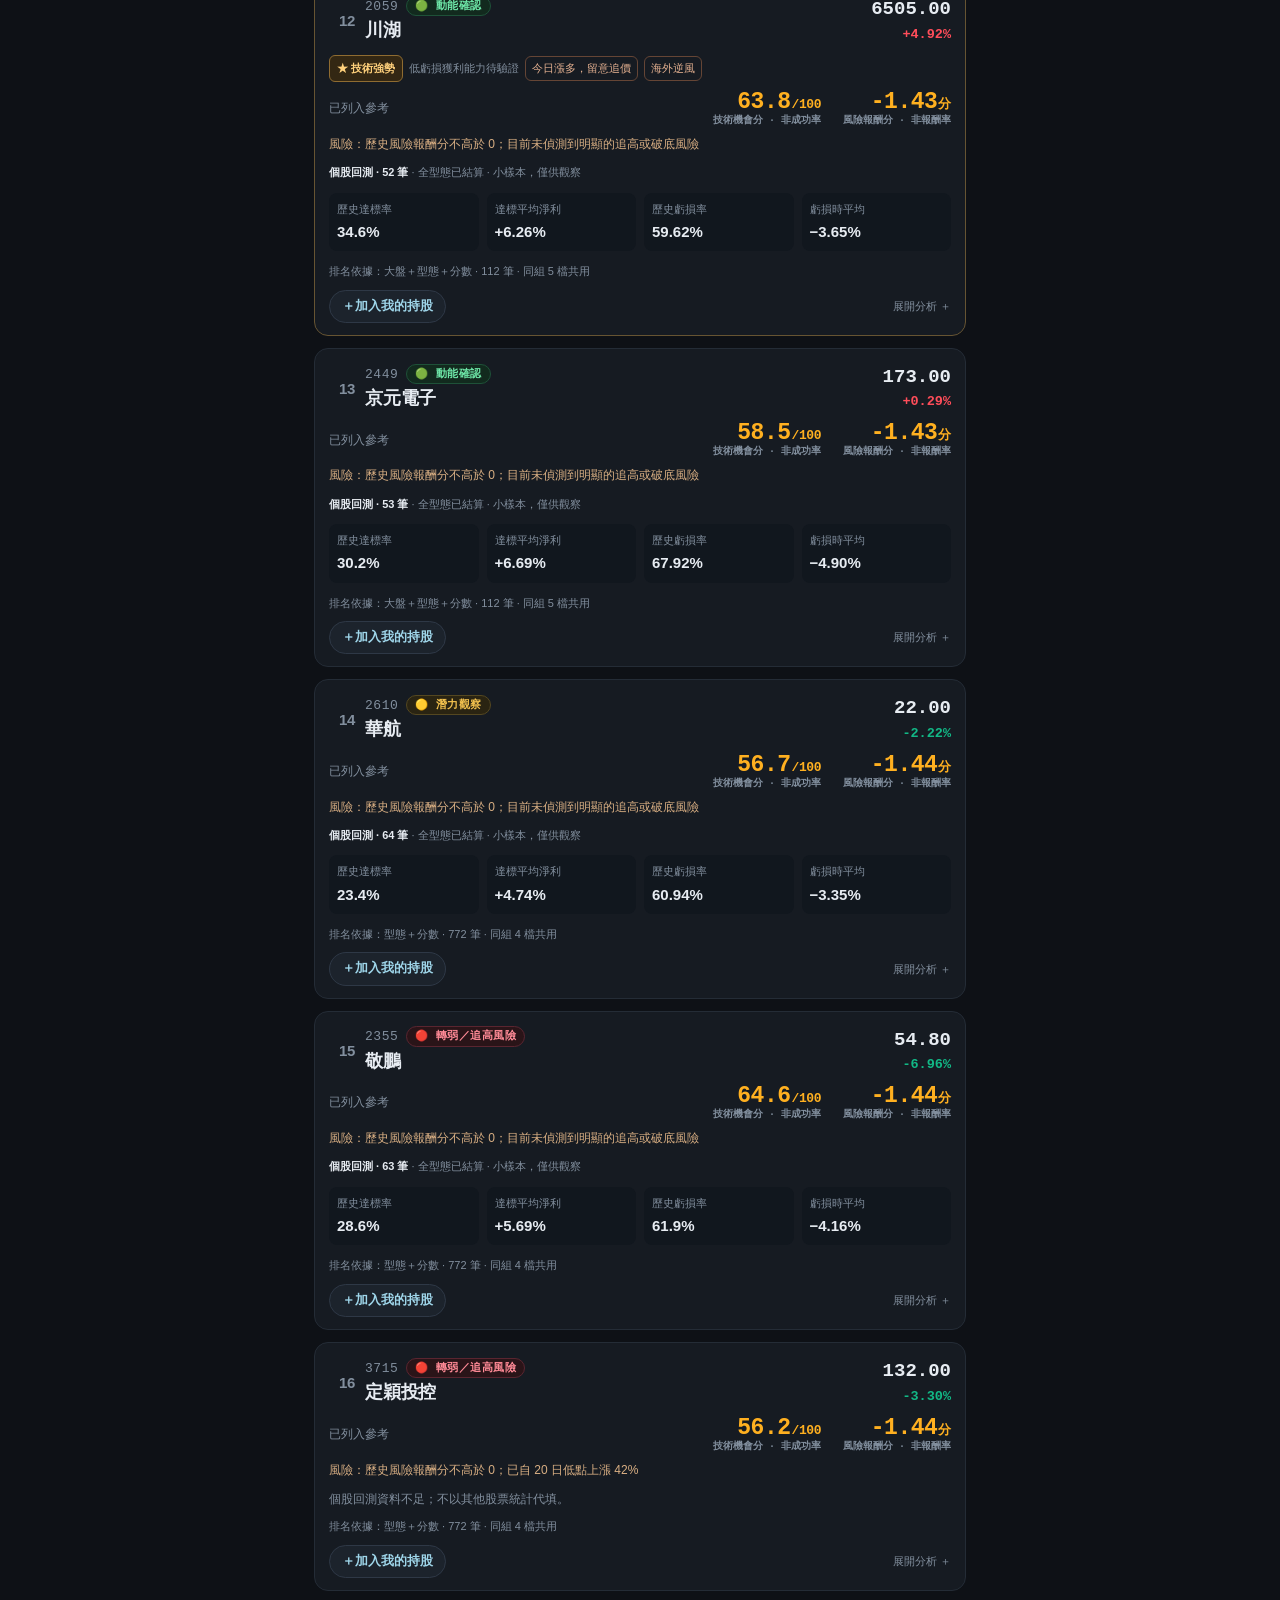
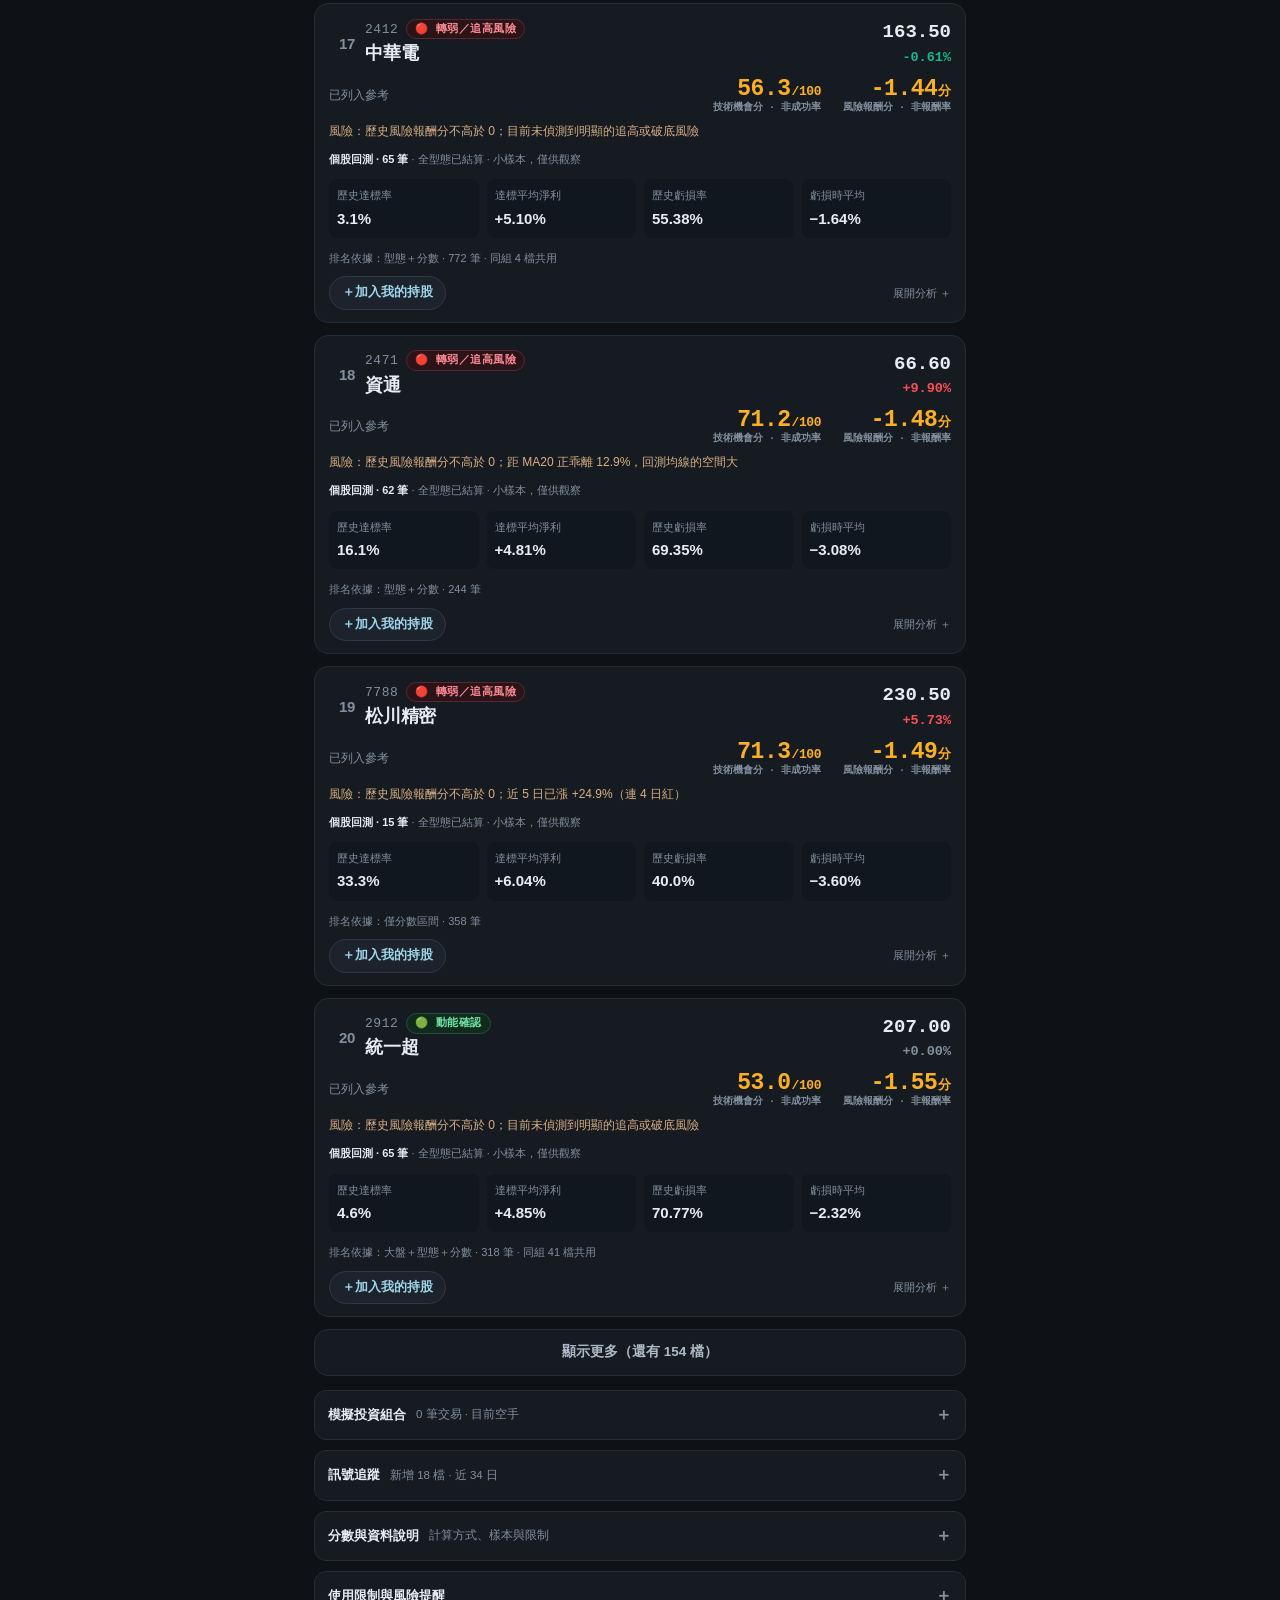
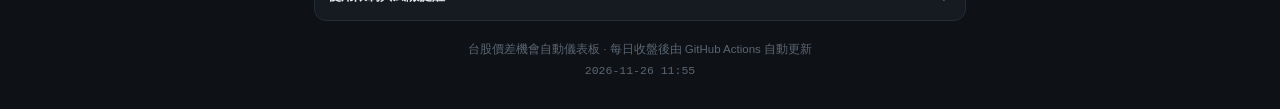
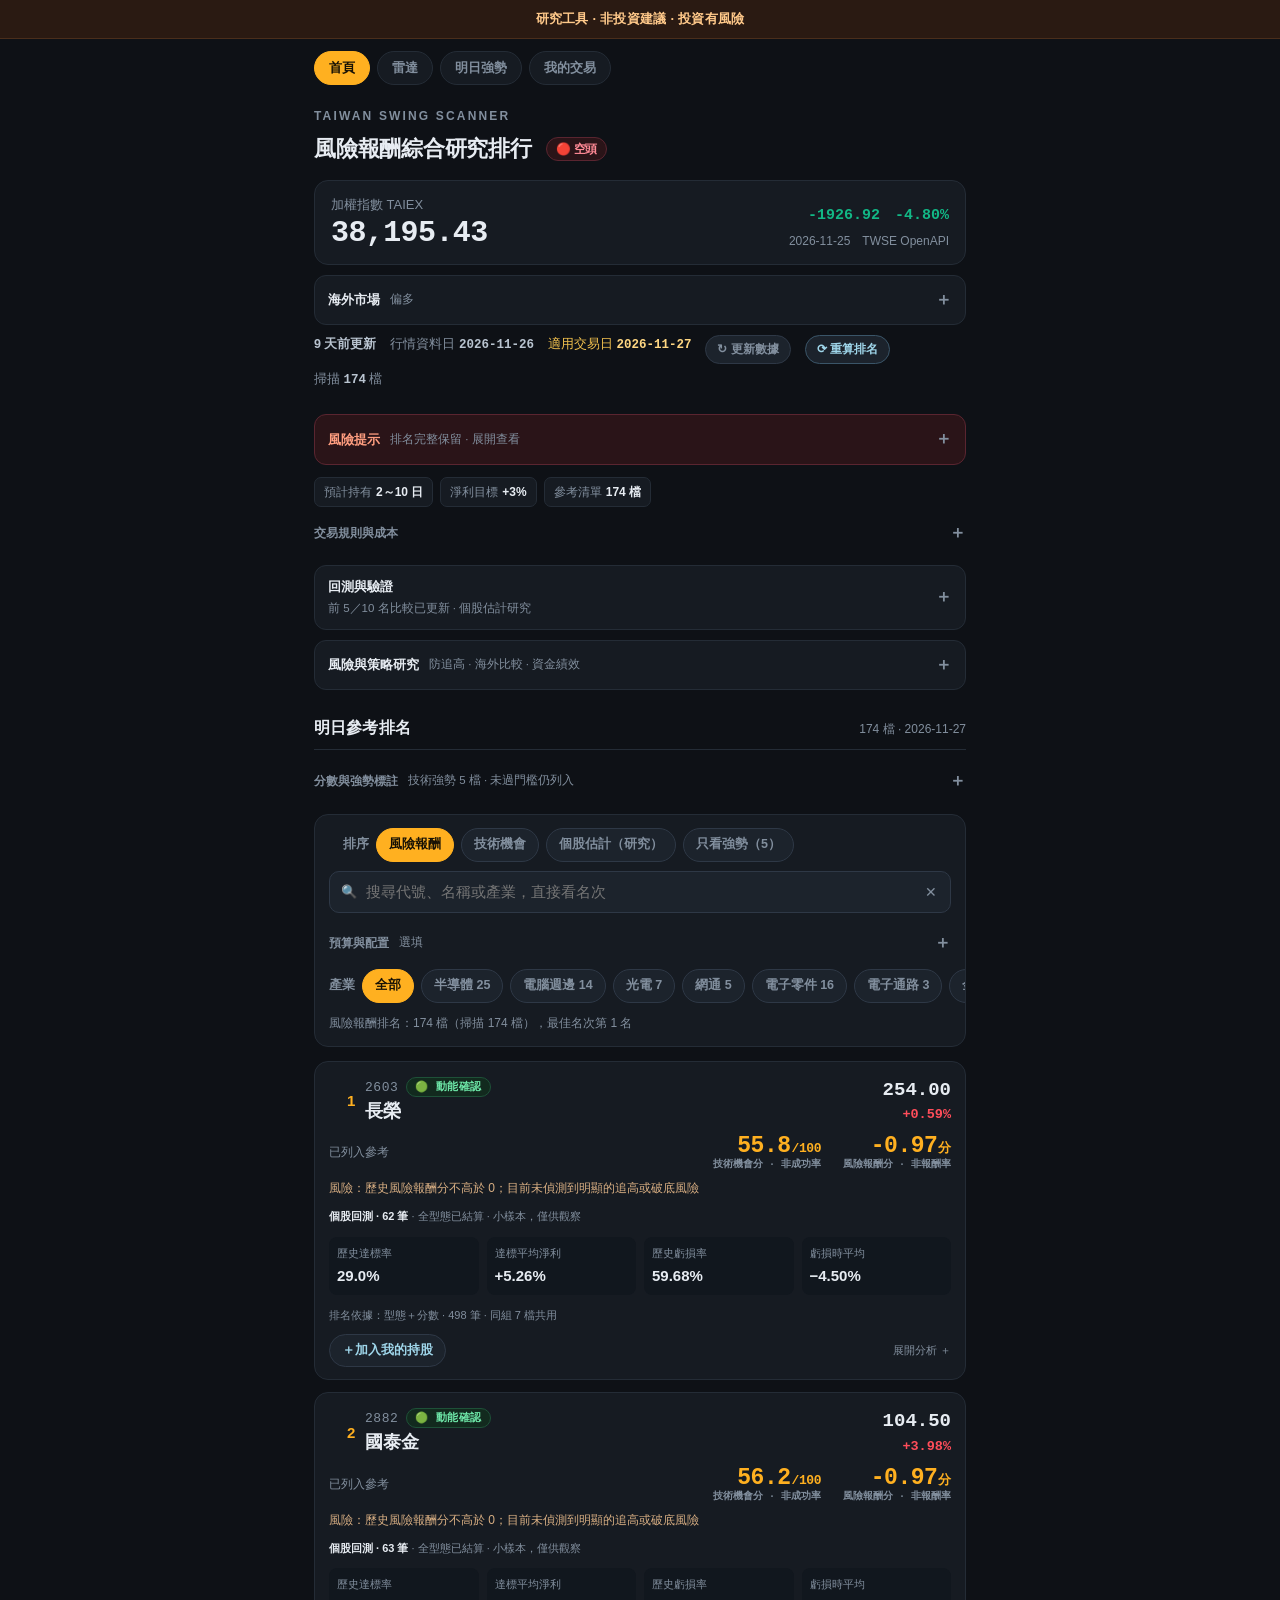
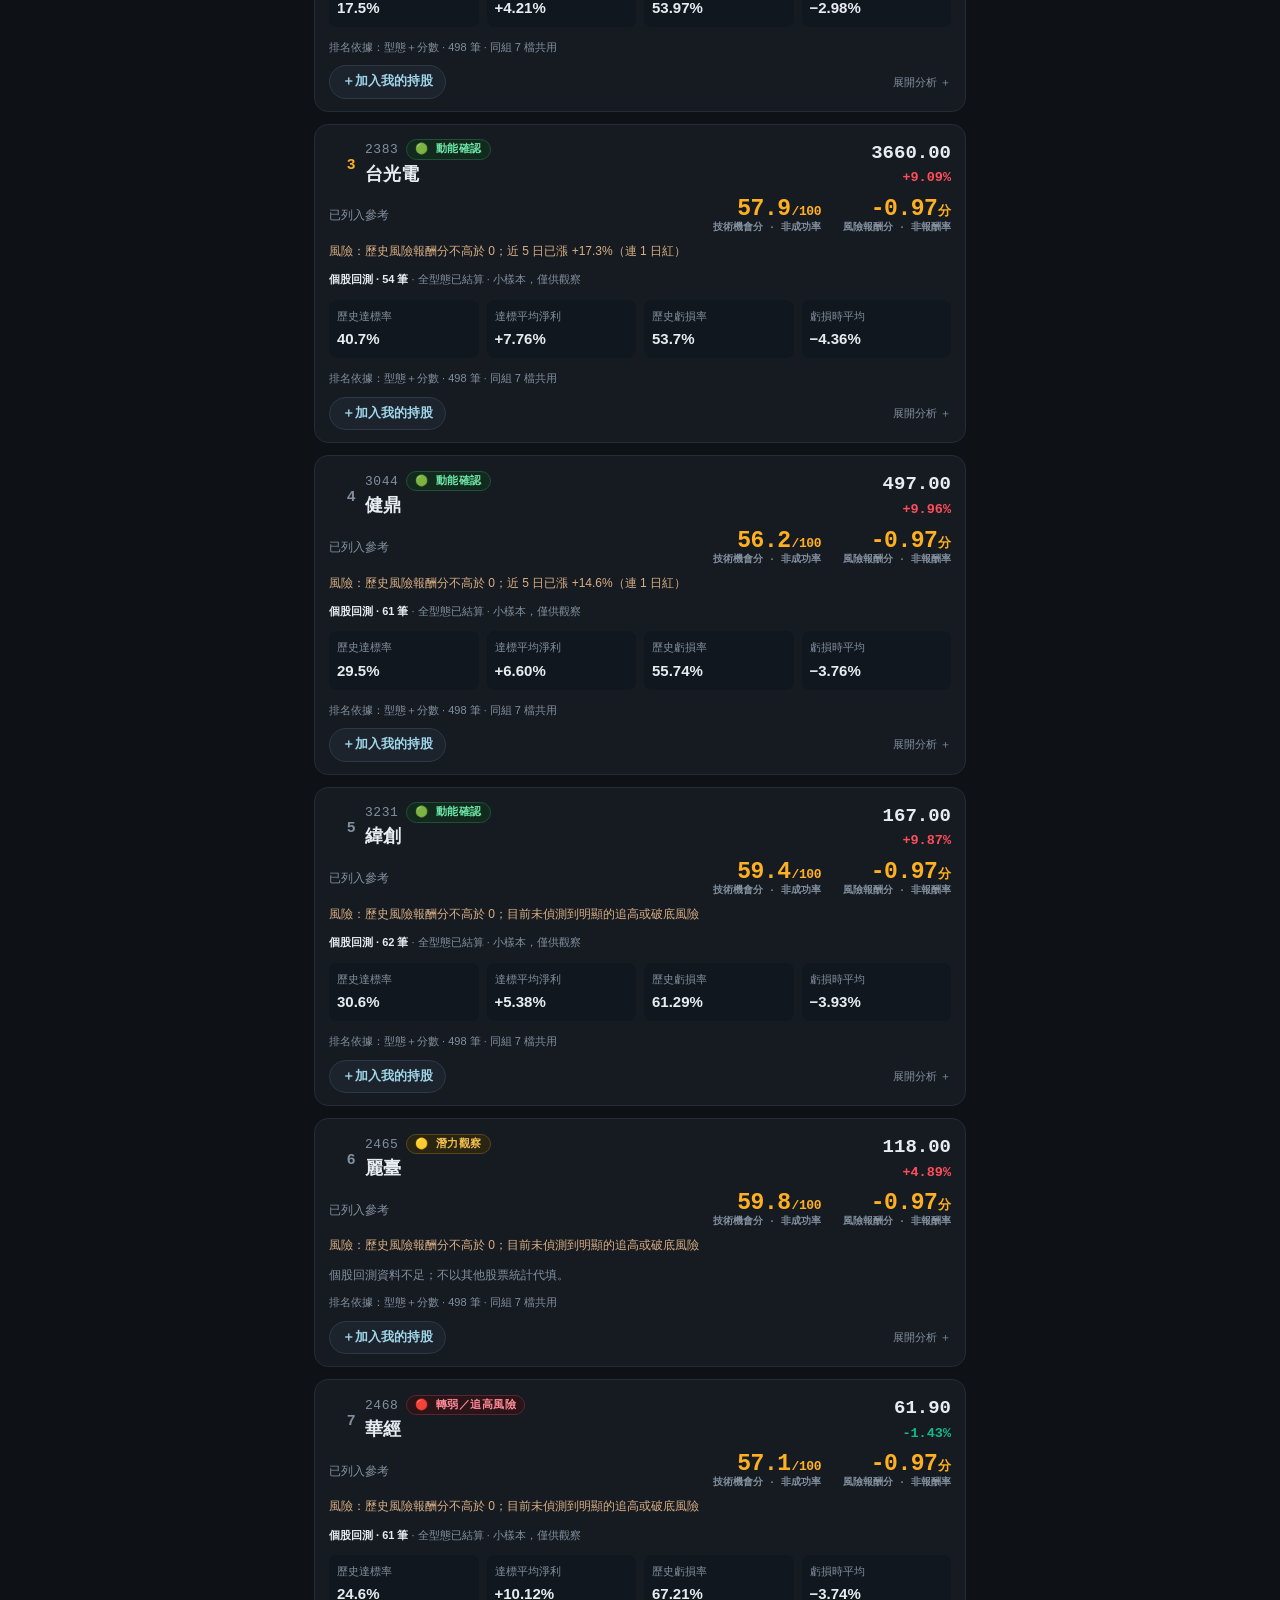
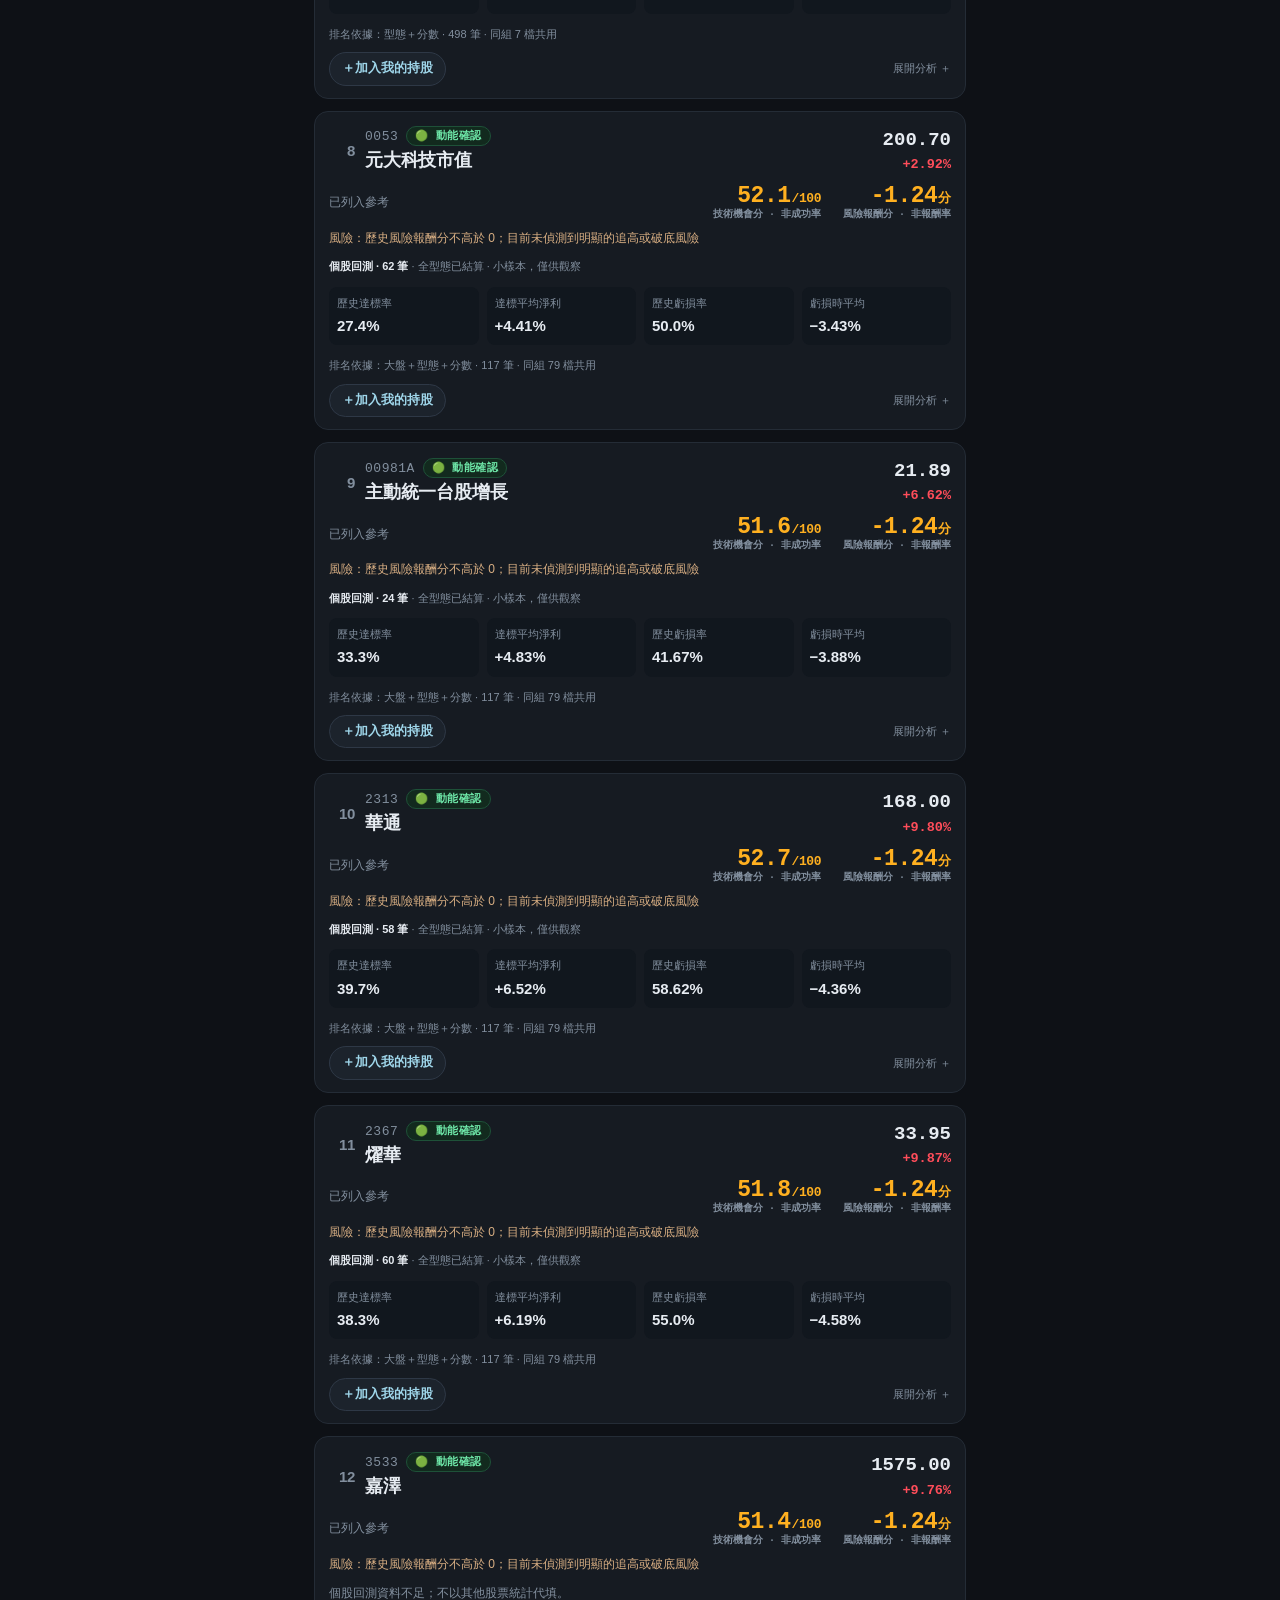
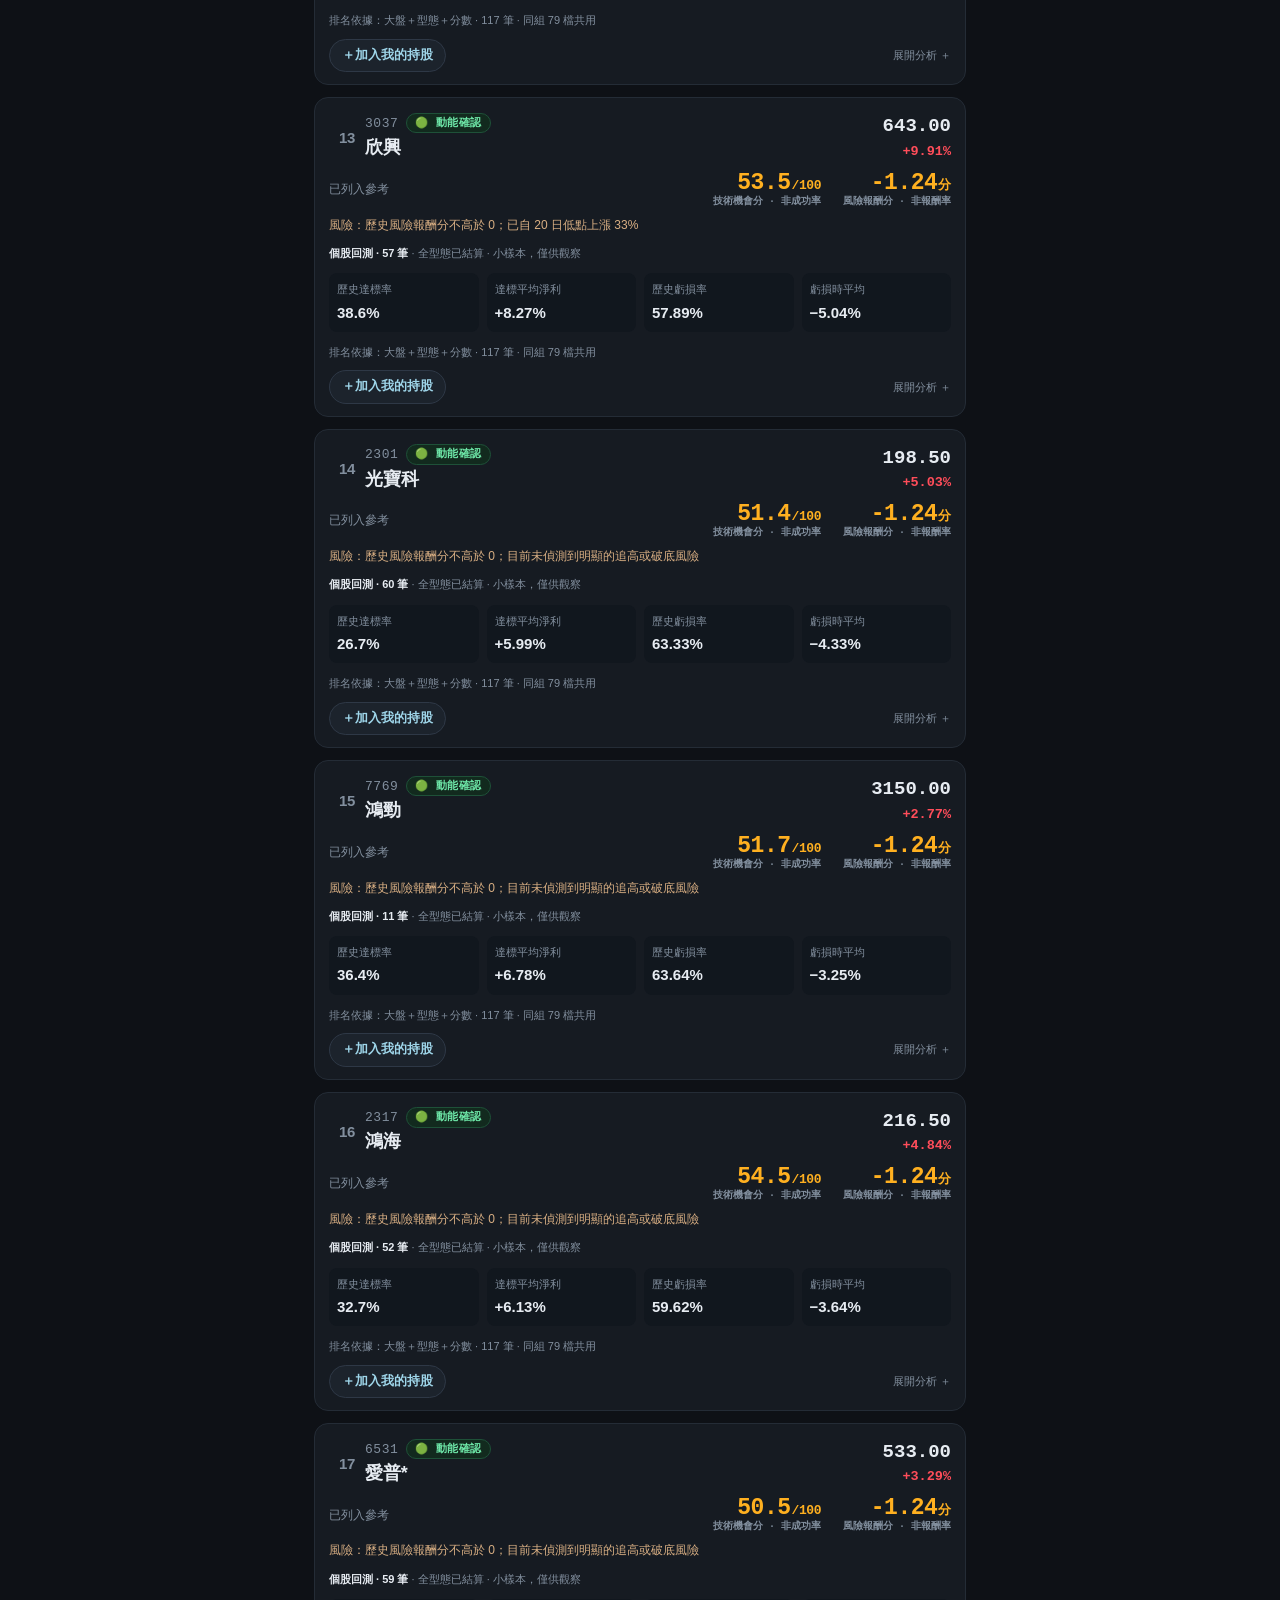
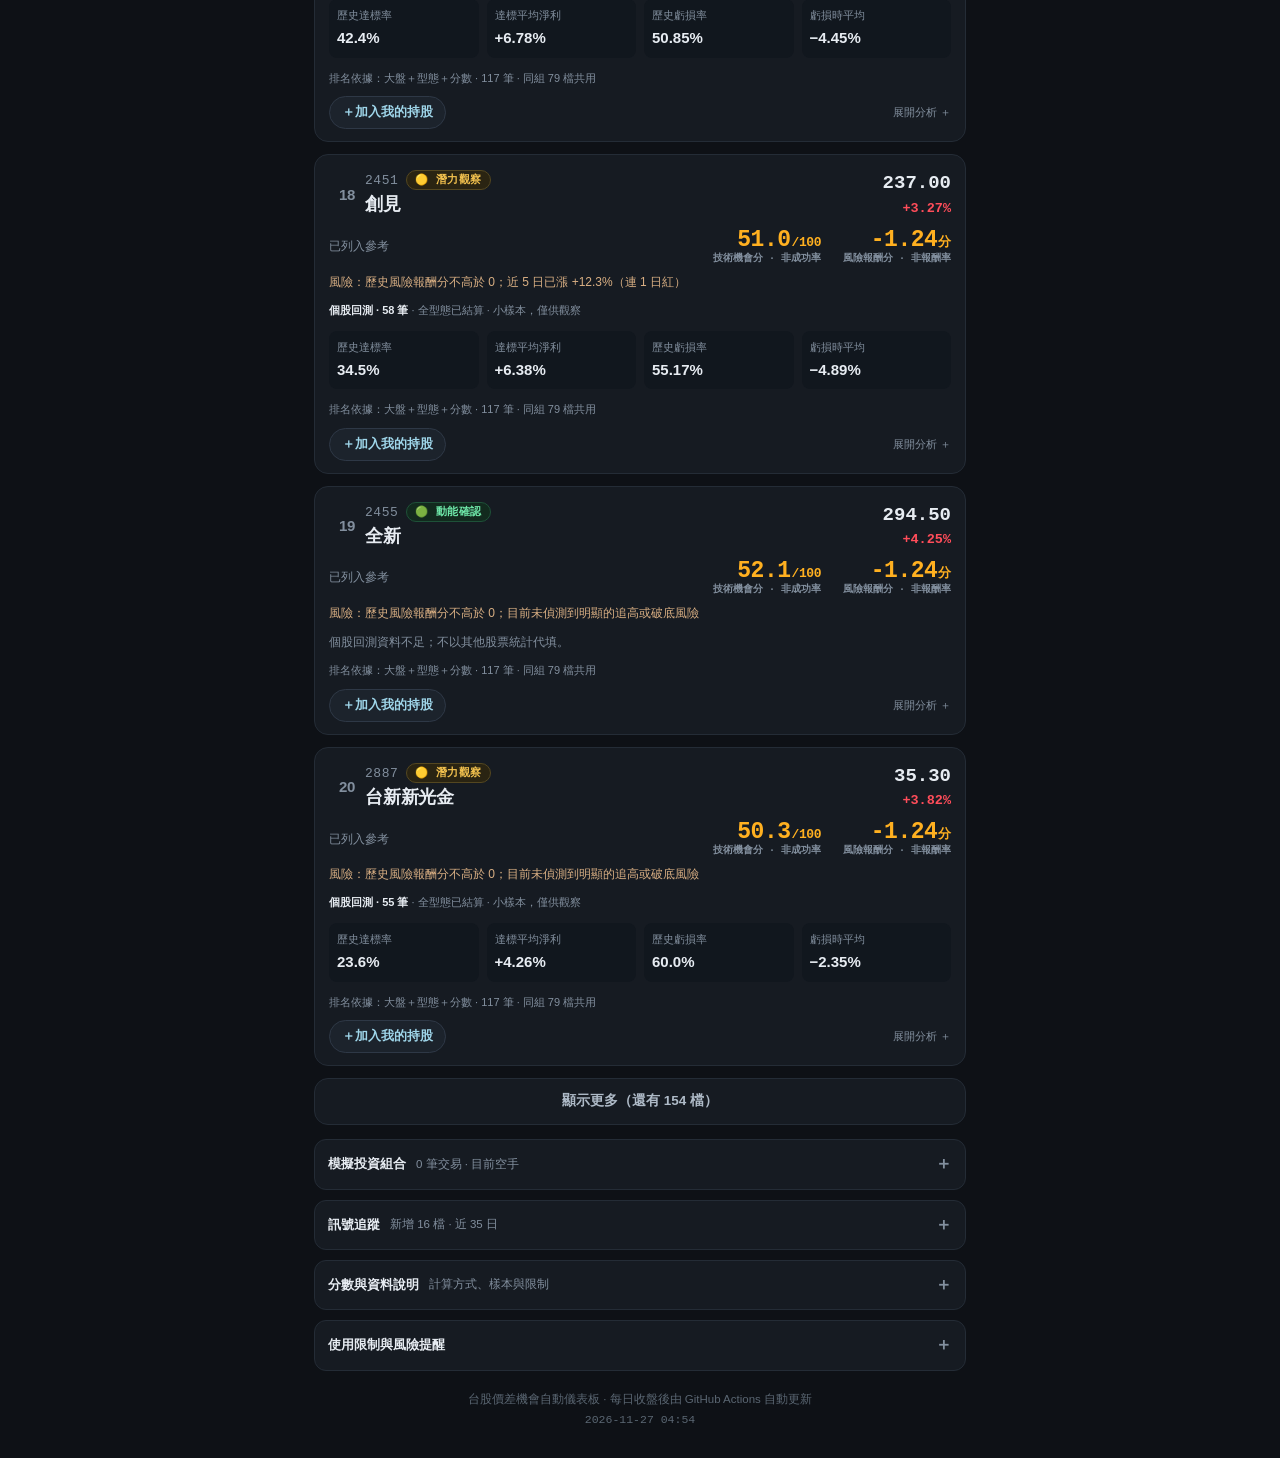
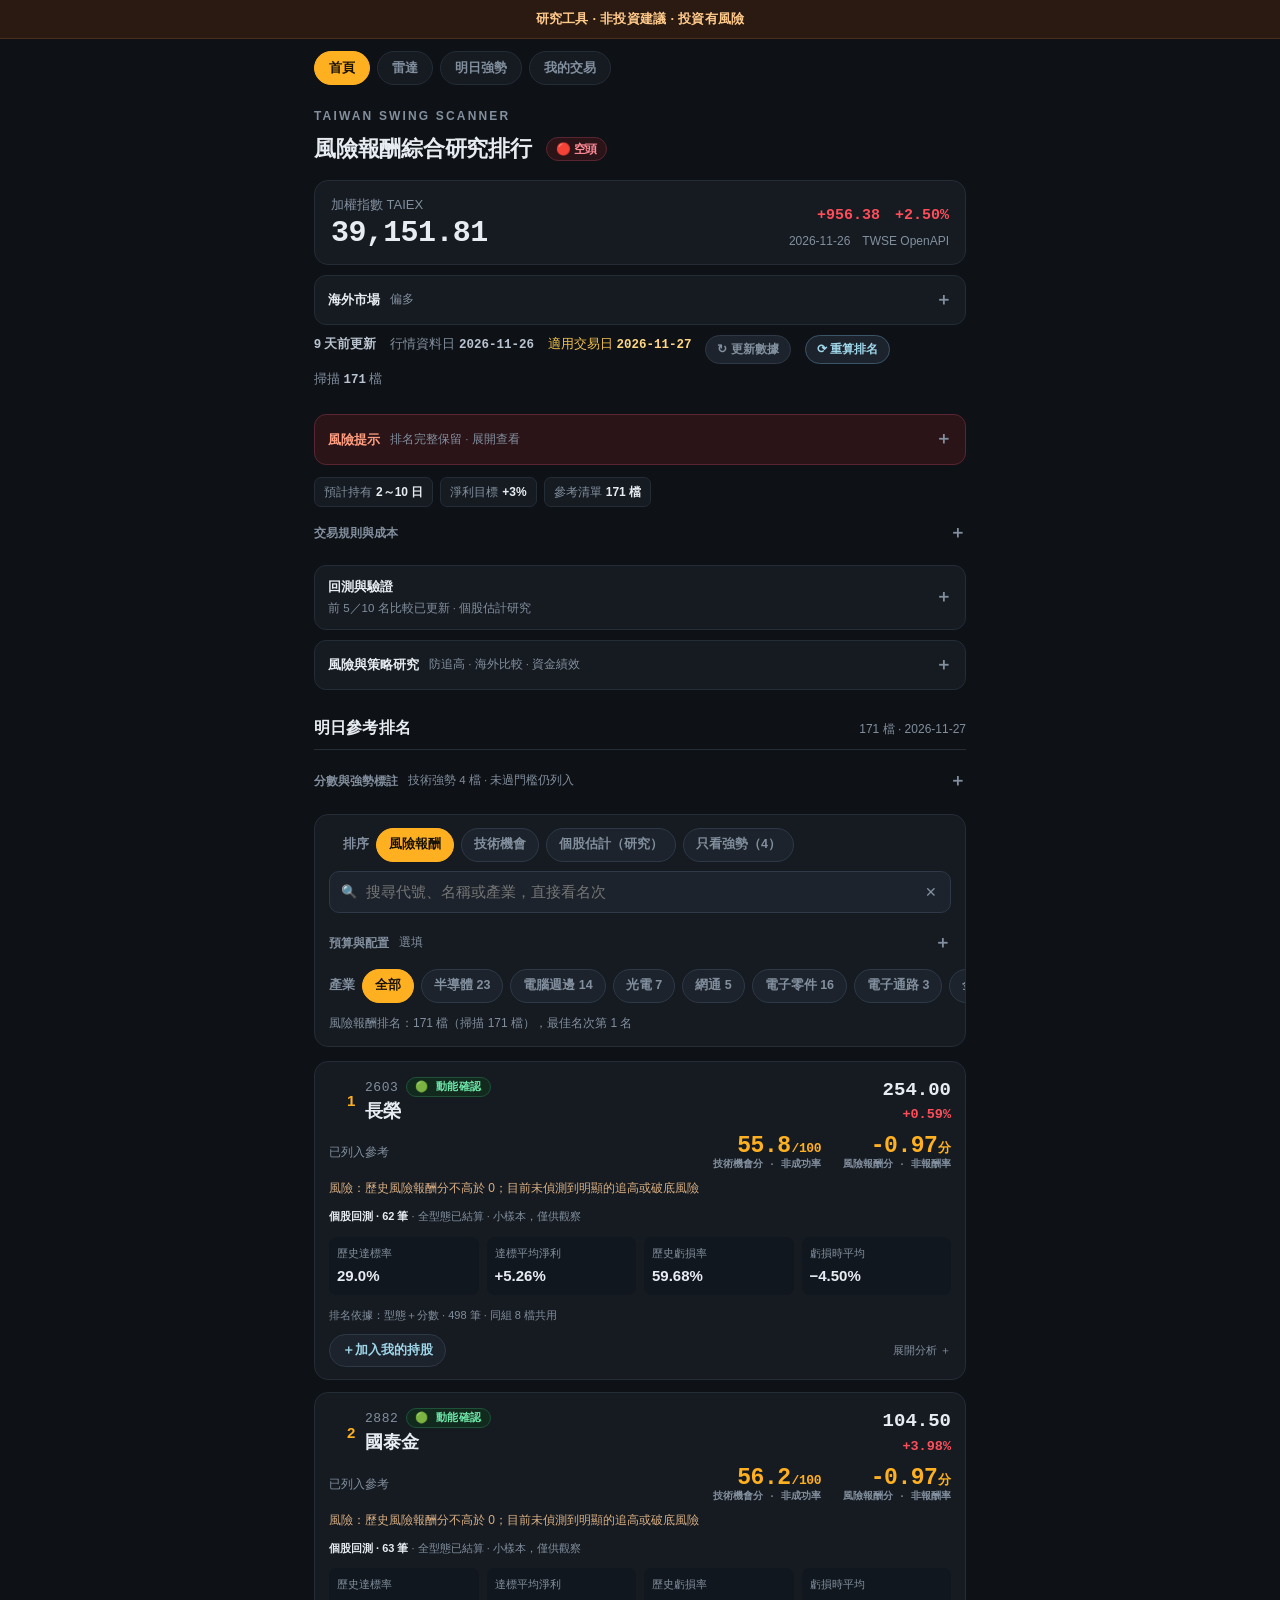
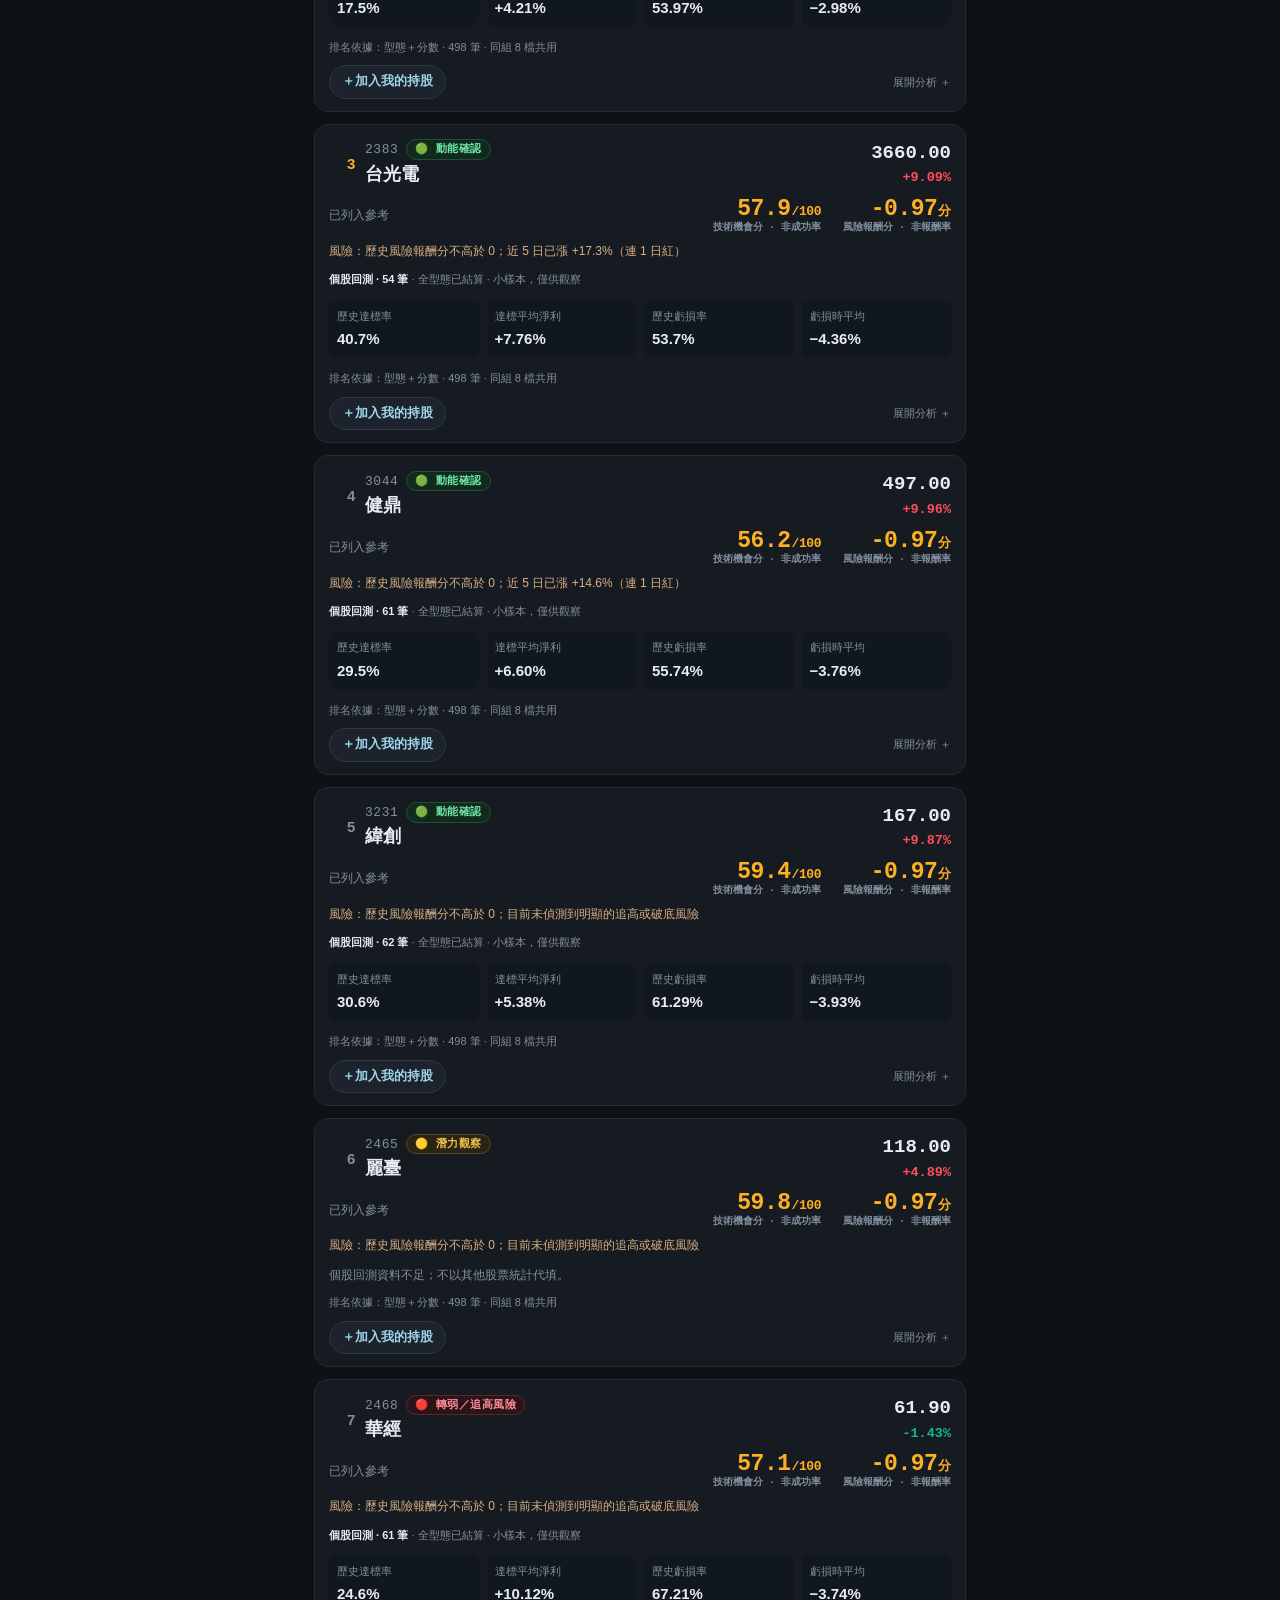
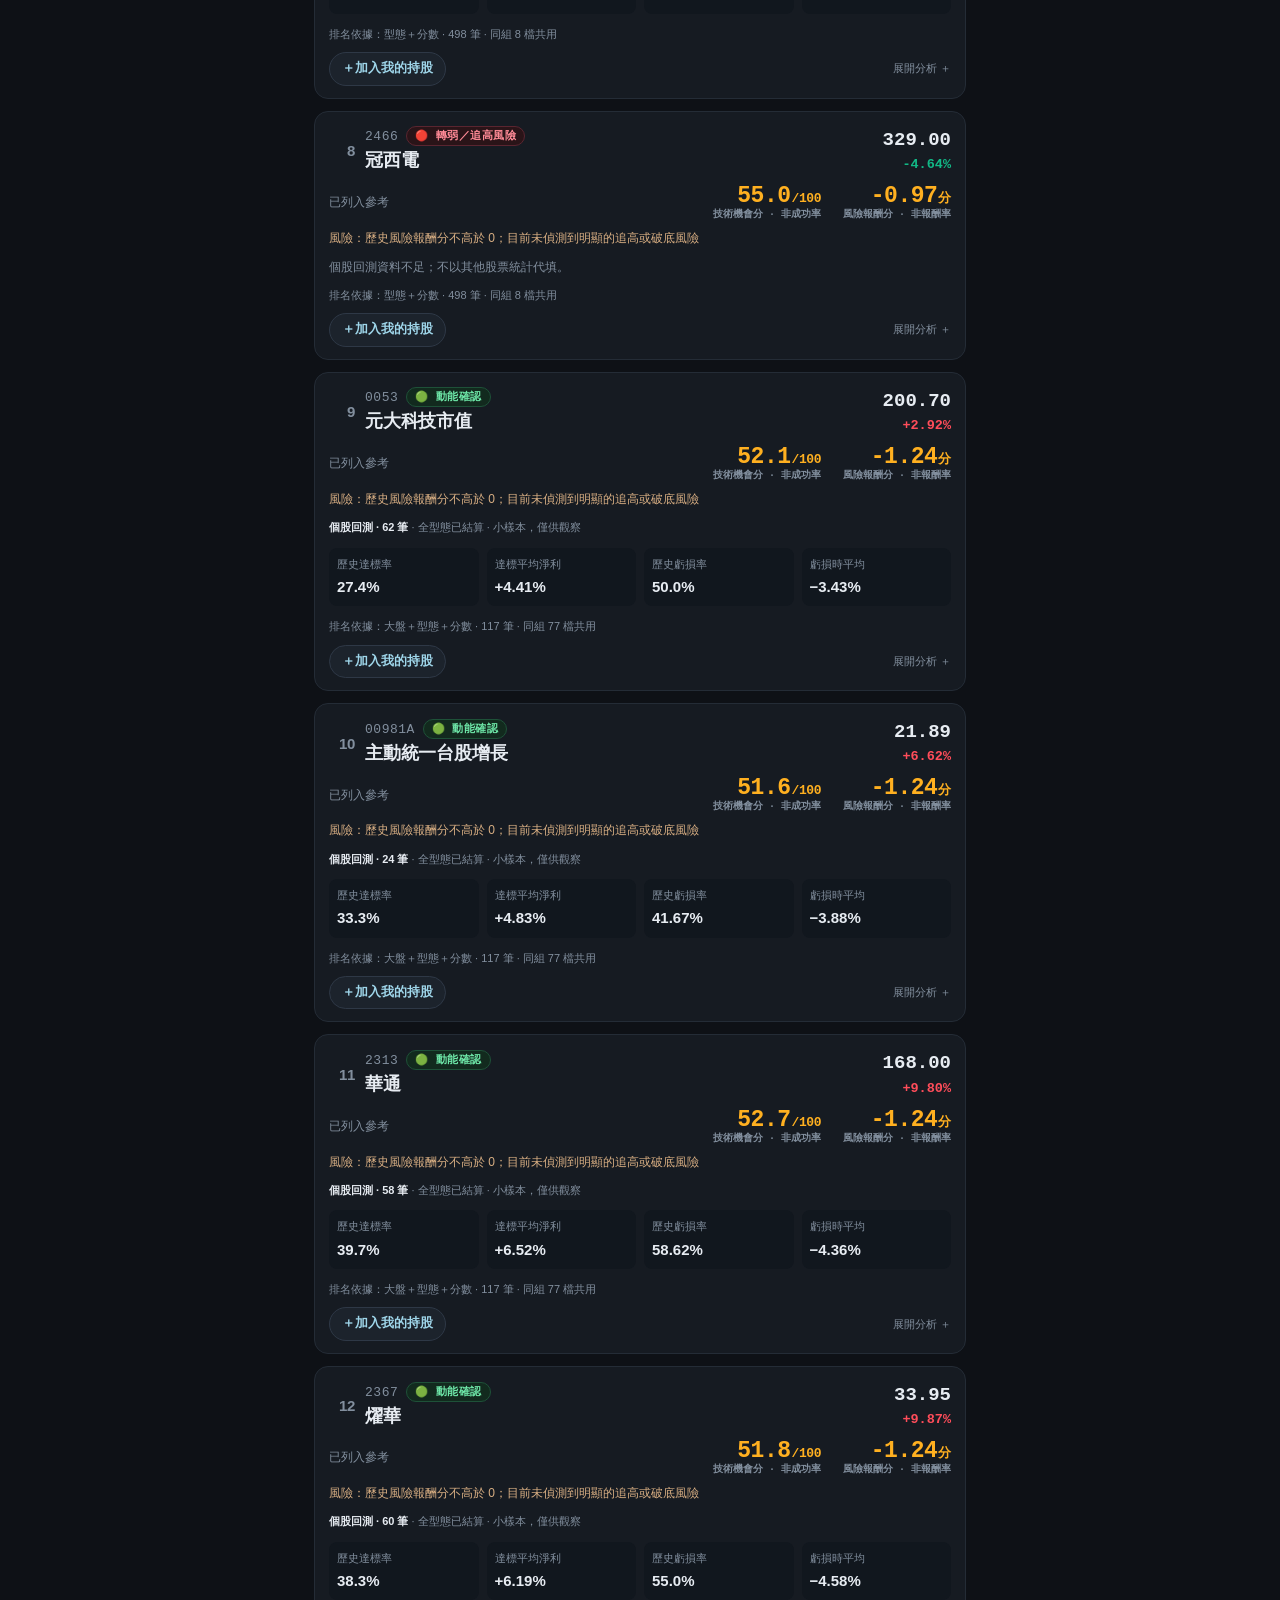
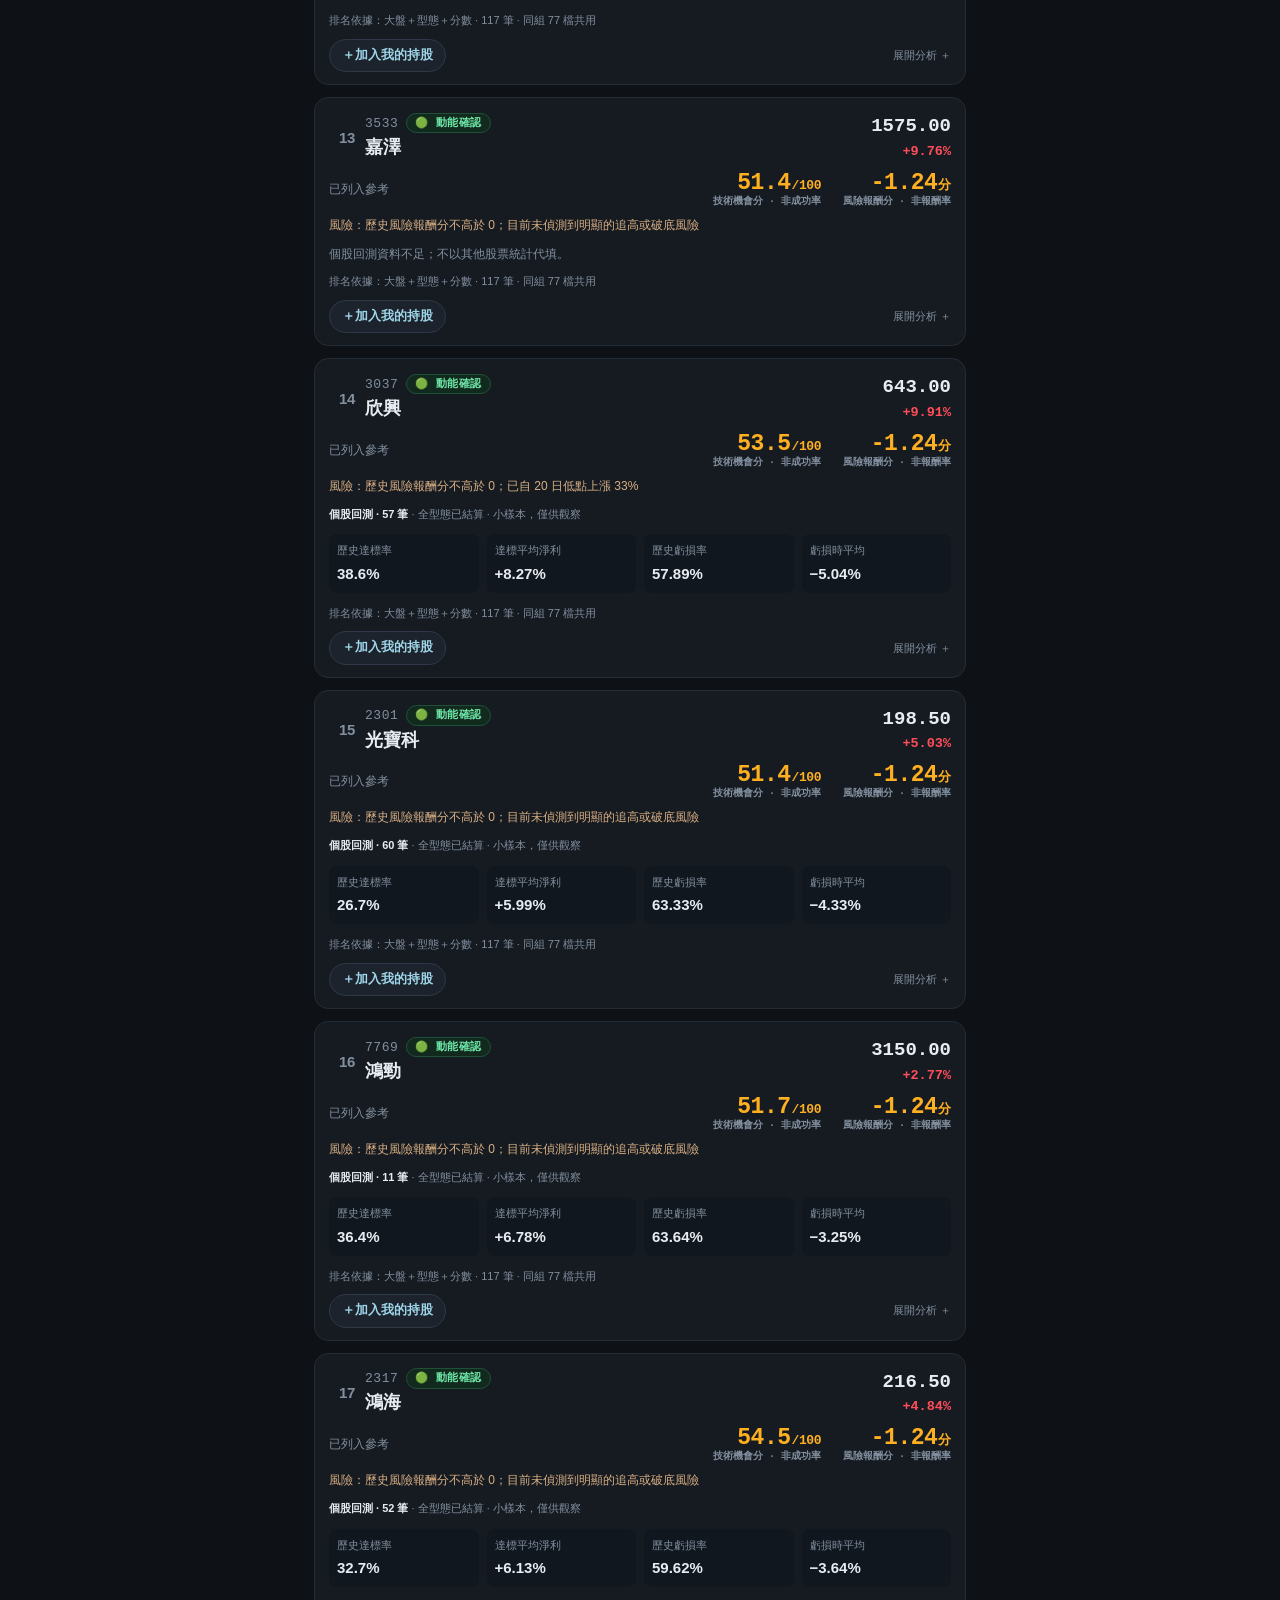
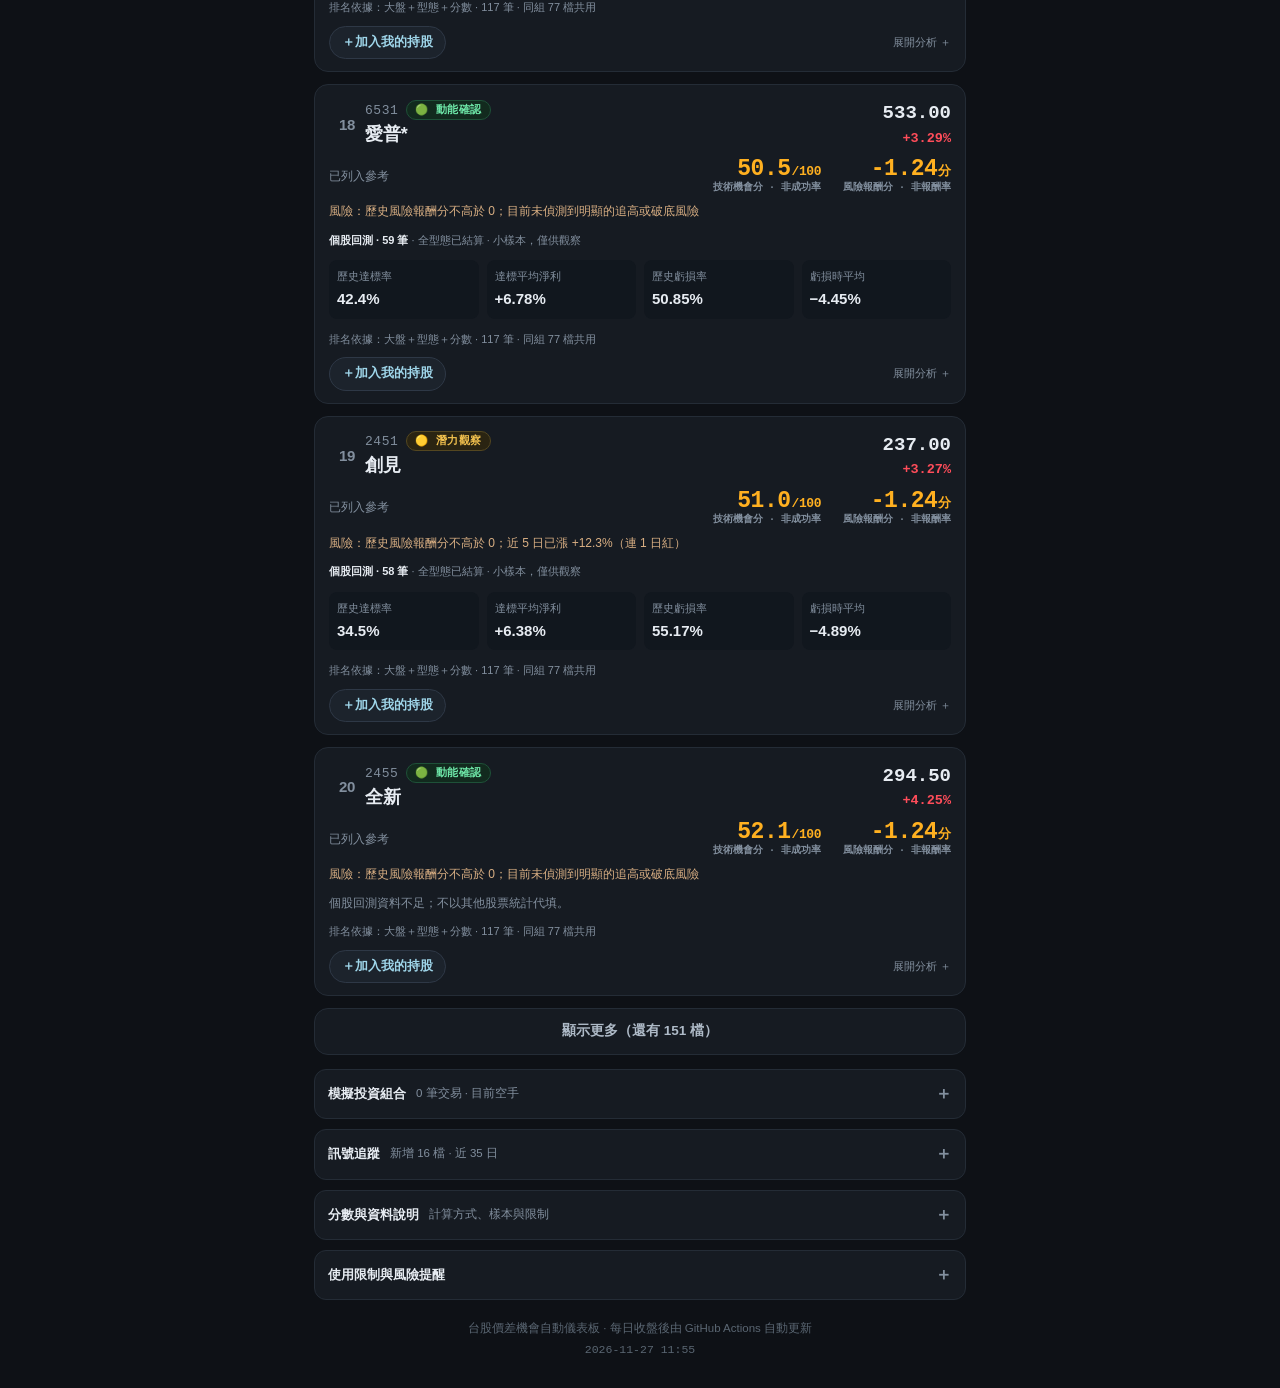
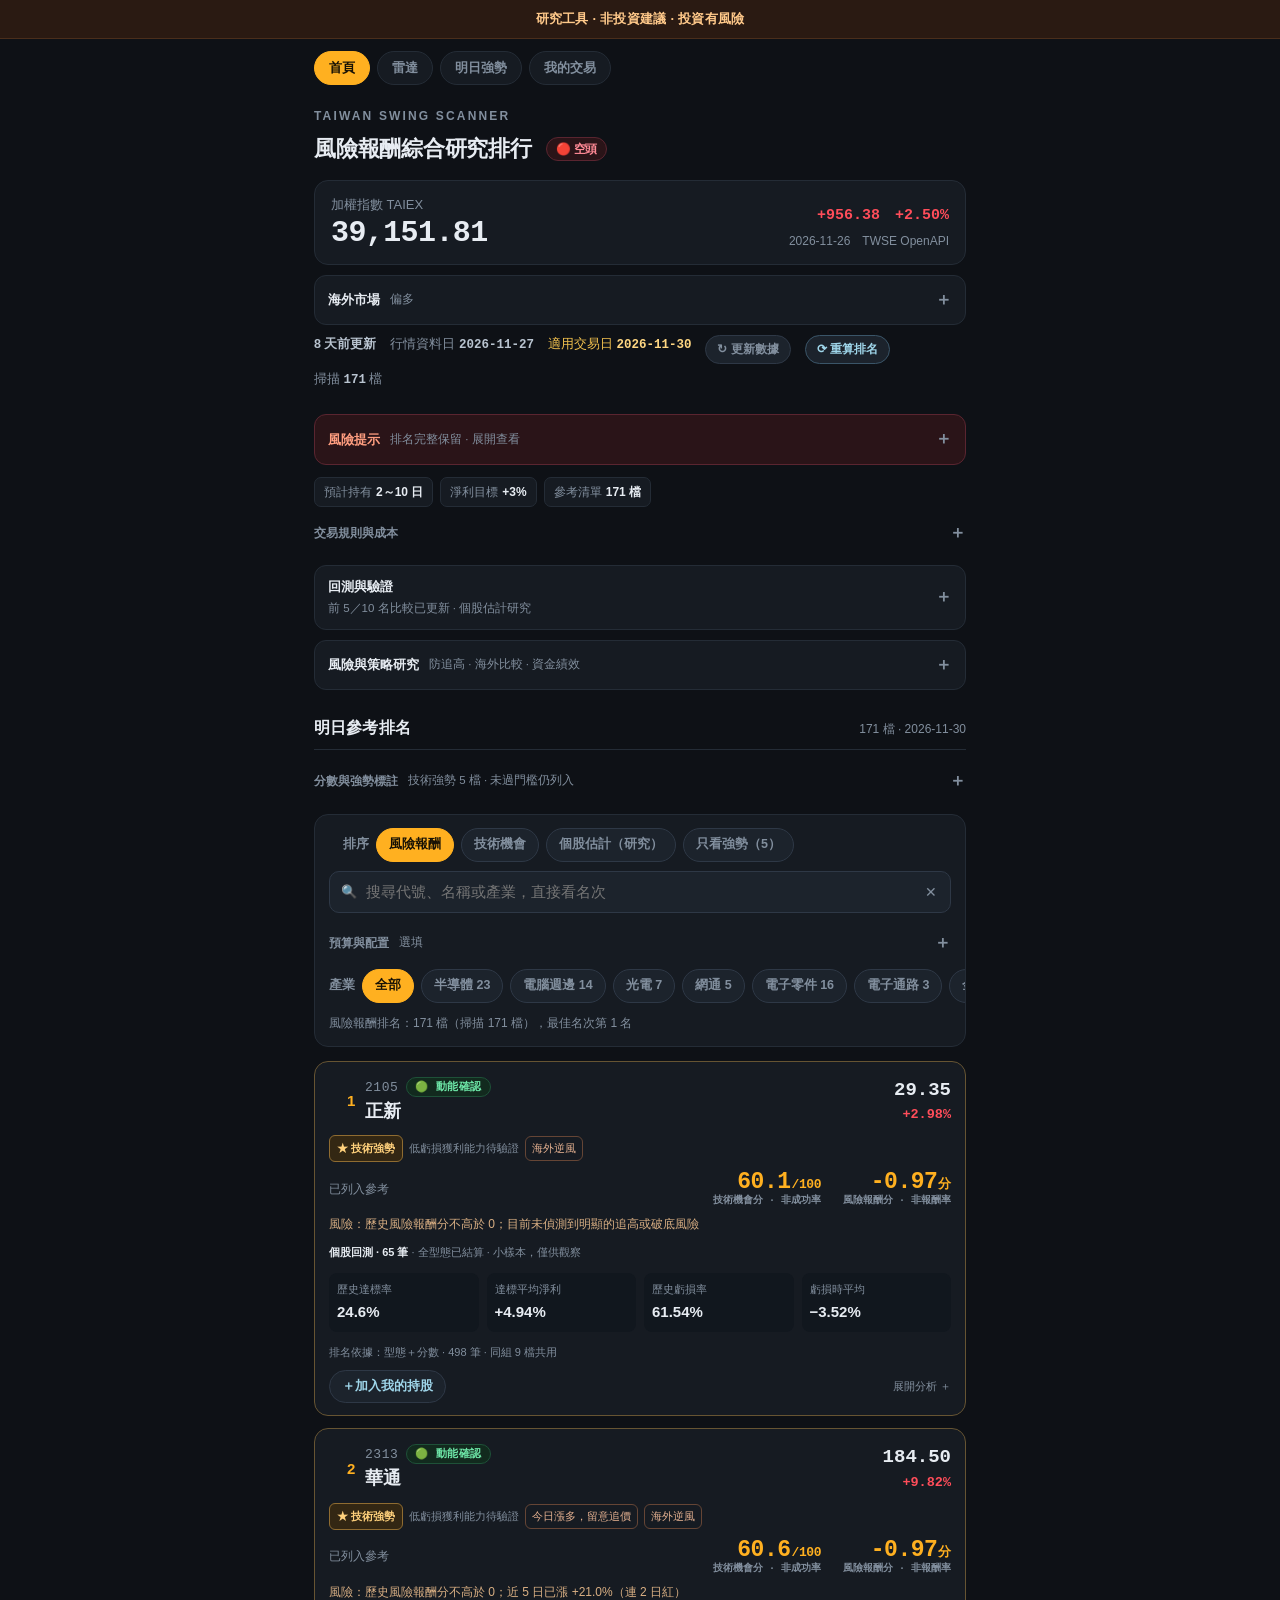
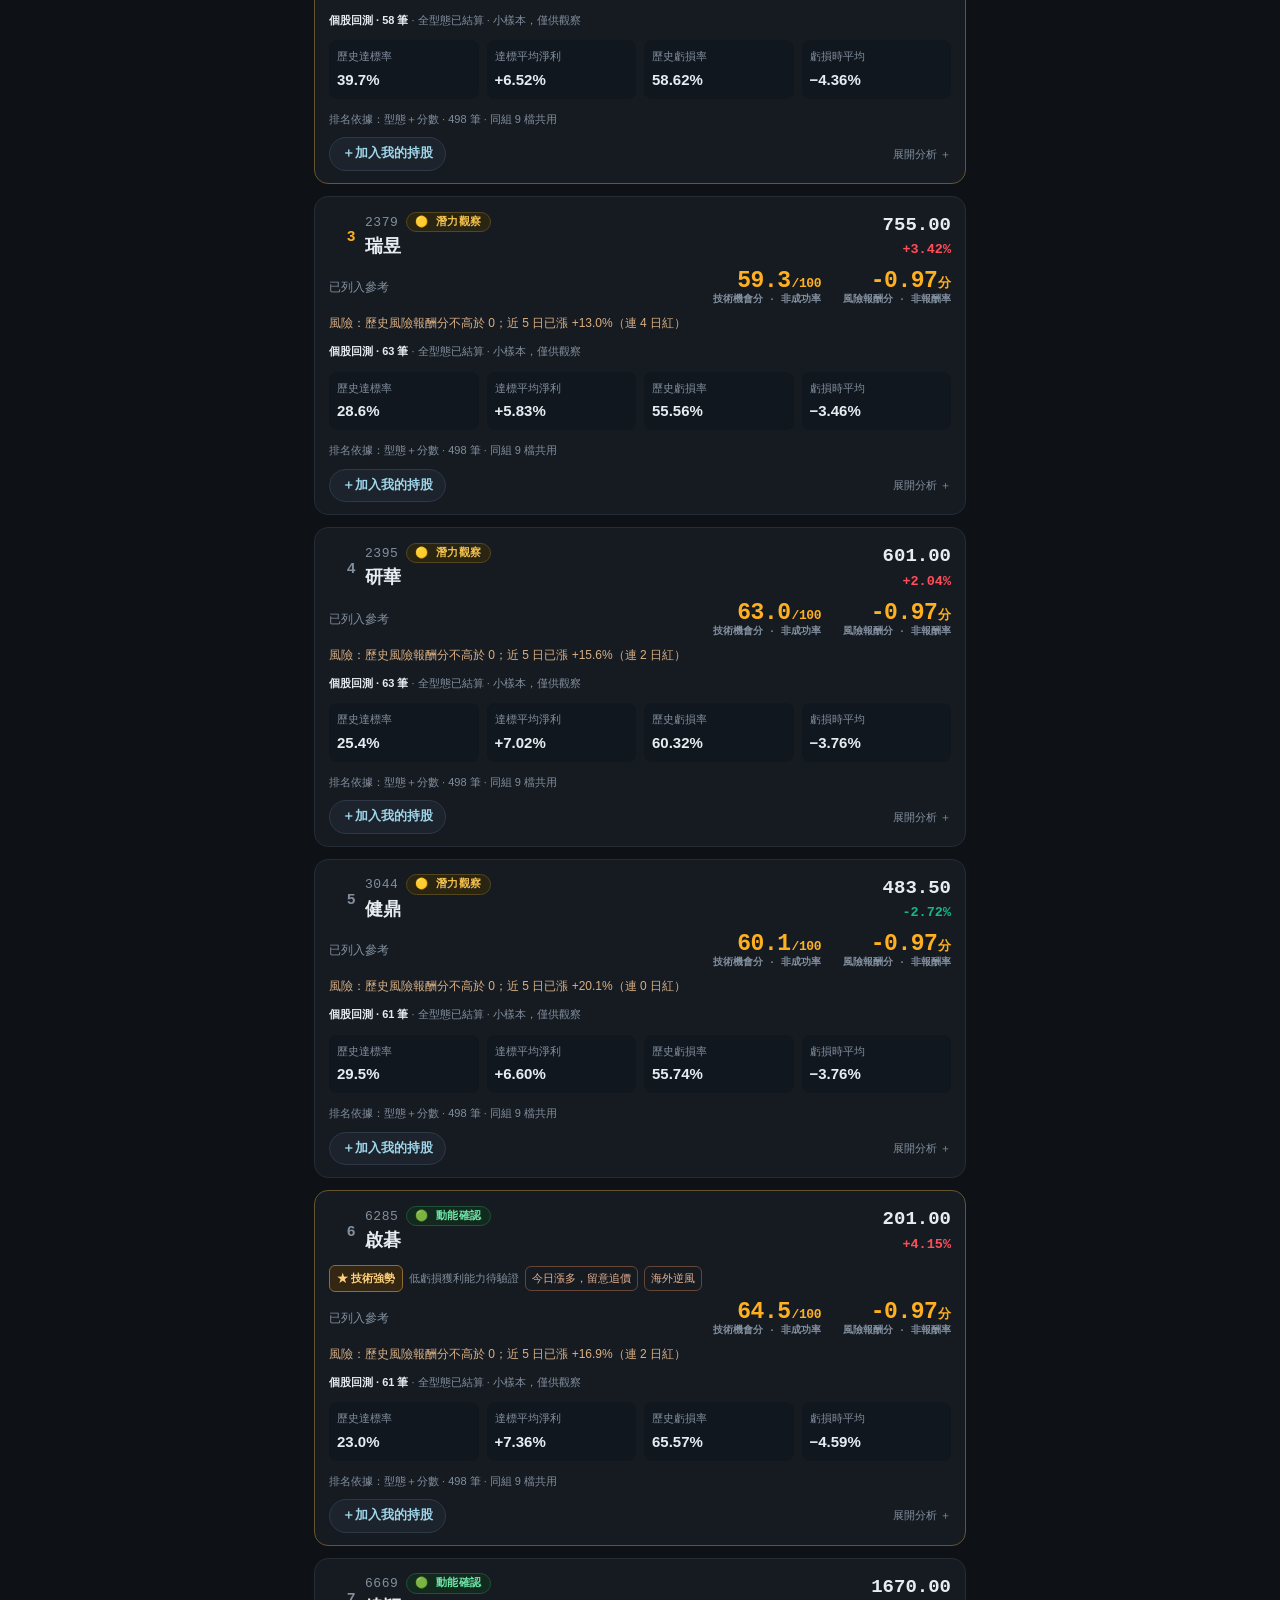
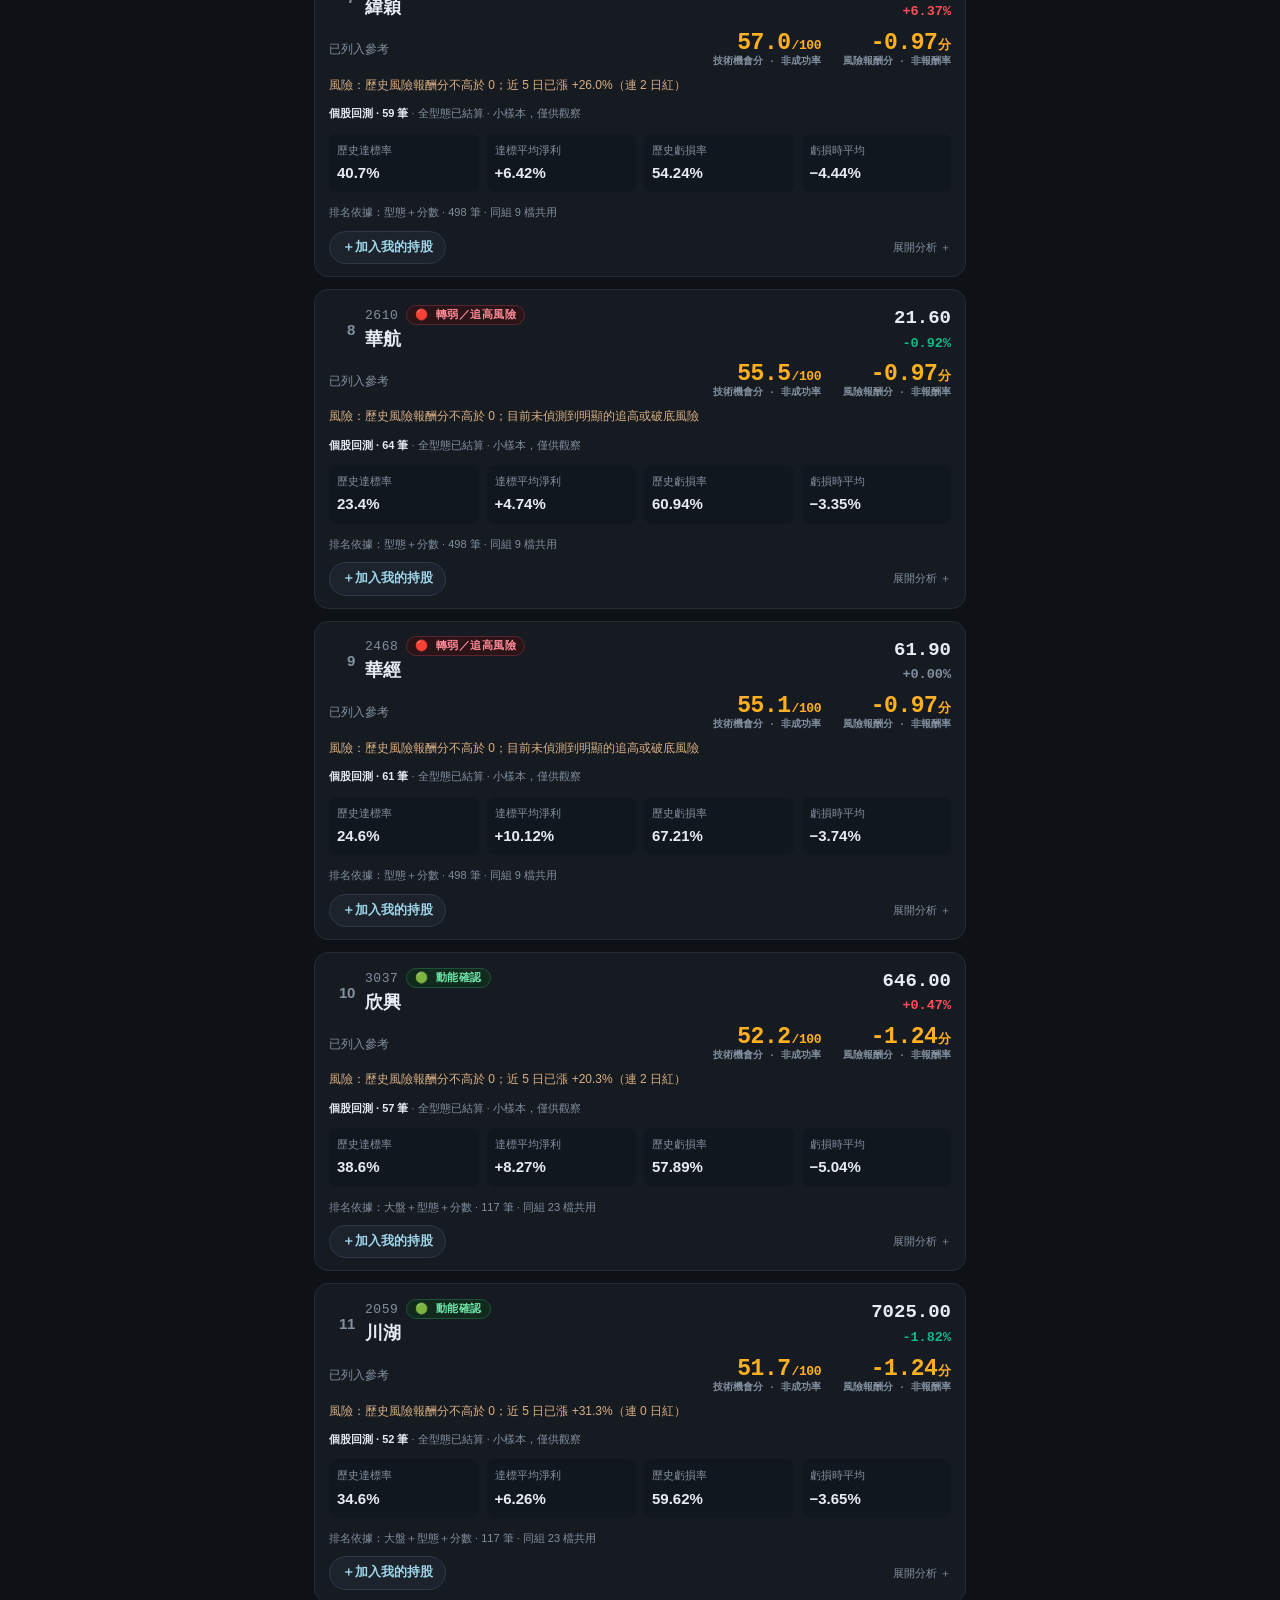
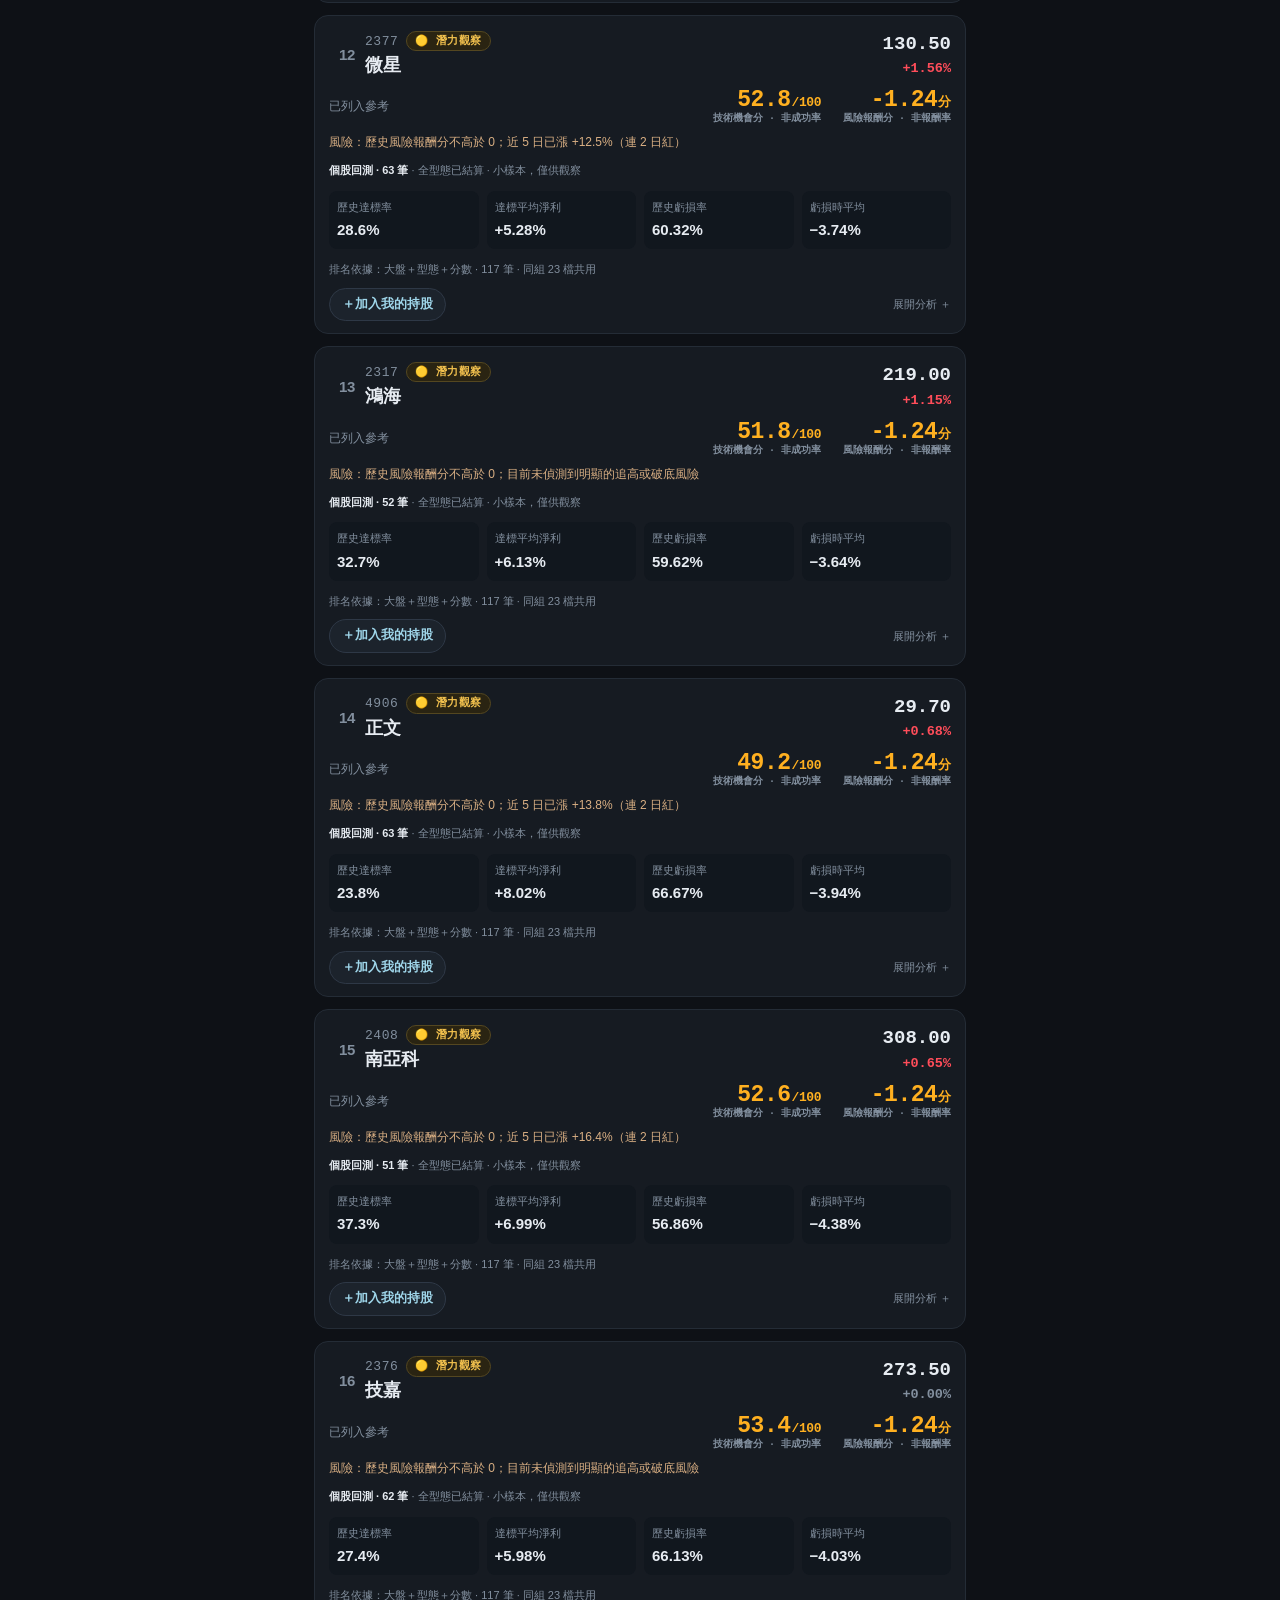
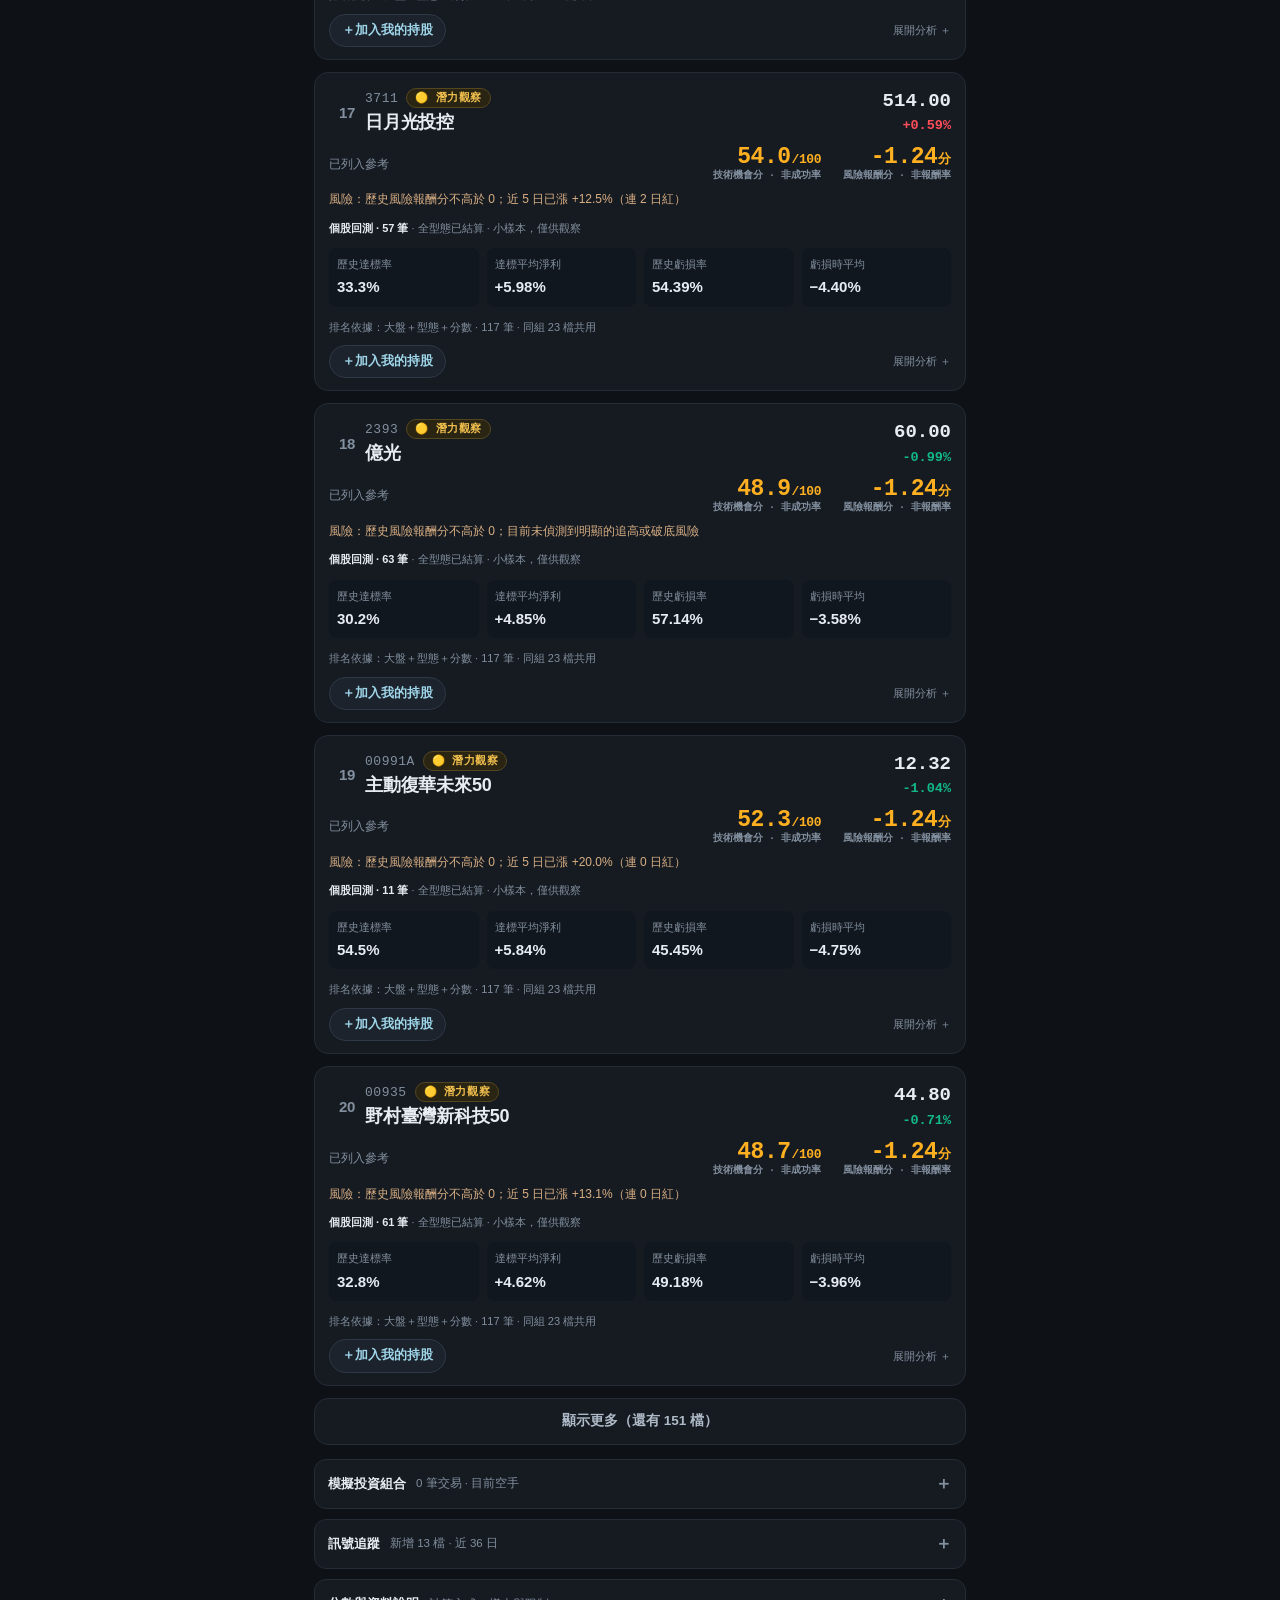
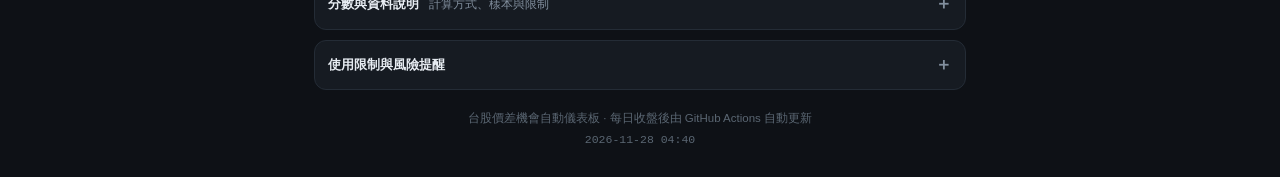
